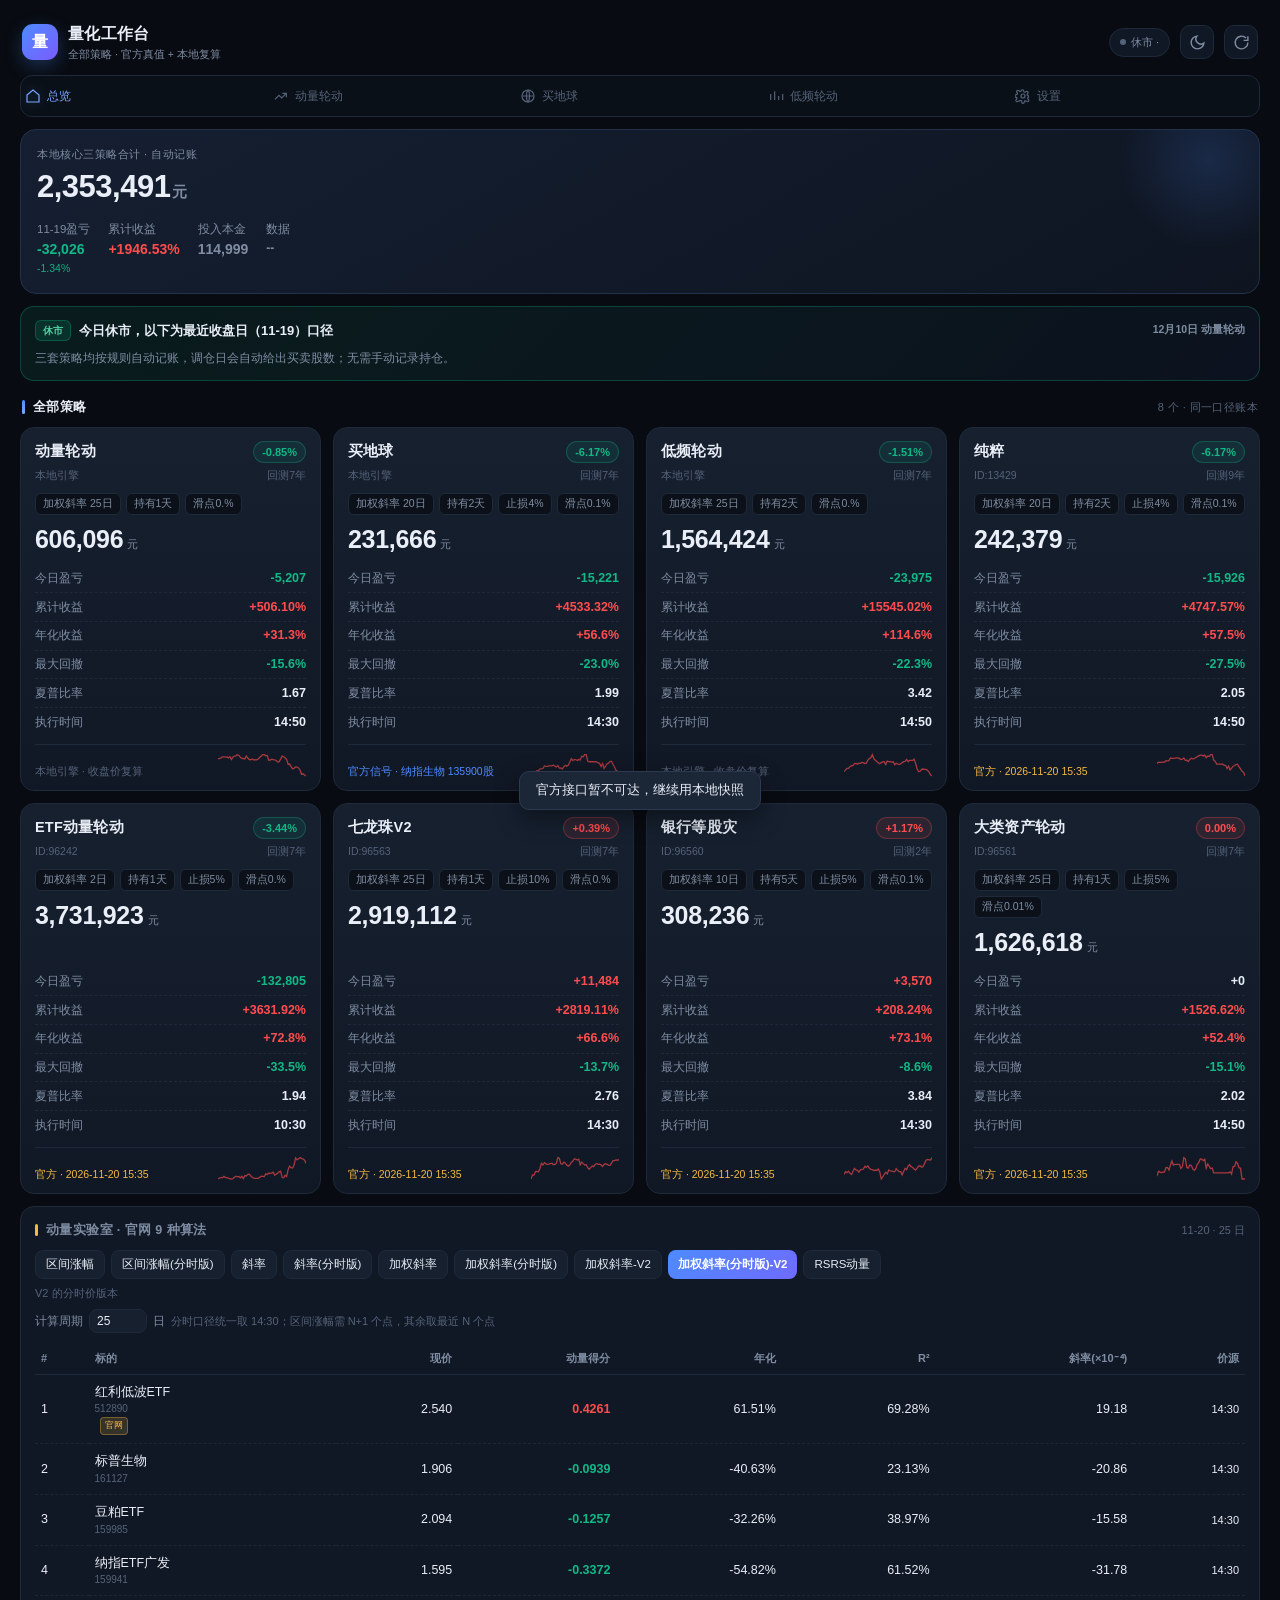
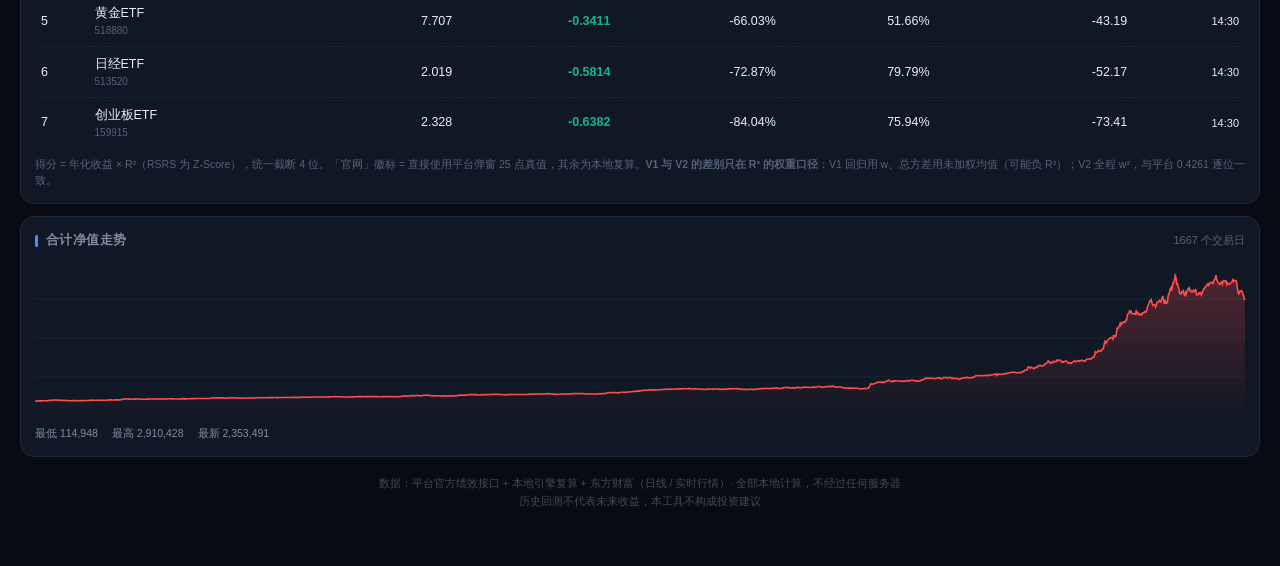
==== 量化工作台_单文件.html @ 3b884d65 "v45: 9 种动量算法本地复现 + 动量实验室；同步银行等股灾等官方策略" ====
<!DOCTYPE html>
<html lang="zh-CN" data-theme="dark">
<head>
<meta charset="UTF-8">
<meta name="viewport" content="width=device-width,initial-scale=1,maximum-scale=1,user-scalable=no,viewport-fit=cover">
<meta name="theme-color" content="#080b11">
<meta http-equiv="Cache-Control" content="no-cache, no-store, must-revalidate">
<meta http-equiv="Pragma" content="no-cache">
<meta http-equiv="Expires" content="0">
<meta name="apple-mobile-web-app-capable" content="yes">
<meta name="apple-mobile-web-app-status-bar-style" content="black-translucent">
<title>量化工作台</title>
<style>
:root{
  --bg:#080b11; --bg2:#0c1119; --card:#111825; --card2:#16202f; --line:#1e293a;
  --txt:#e9eef7; --sub:#7f8da3; --dim:#55637a;
  --up:#ff4d4f; --dn:#12b886; --acc:#4d8bff; --acc2:#7aa7ff; --gold:#f5b942; --warn:#ffa94d;
  --r:14px;
}
*{margin:0;padding:0;box-sizing:border-box;-webkit-tap-highlight-color:transparent}
html,body{background:var(--bg);color:var(--txt);font-family:-apple-system,BlinkMacSystemFont,"Segoe UI","PingFang SC","Microsoft YaHei",sans-serif;font-size:14px;line-height:1.5}
body{padding-bottom:78px}
.num{font-variant-numeric:tabular-nums;font-feature-settings:"tnum"}
.wrap{max-width:1120px;margin:0 auto;padding:10px 12px 20px}

/* 顶部 */
.top{display:flex;align-items:center;gap:10px;padding:8px 2px 12px}
.brand{display:flex;align-items:center;gap:10px;min-width:0}
.brand .mk{width:36px;height:36px;border-radius:11px;background:linear-gradient(135deg,#4d8bff,#7b5cff);display:flex;align-items:center;justify-content:center;font-weight:800;font-size:16px;color:#fff;flex:0 0 auto;box-shadow:0 6px 18px rgba(77,139,255,.28)}
.brand h1{font-size:16px;font-weight:700;letter-spacing:.3px;white-space:nowrap}
.brand .sb{font-size:10.5px;color:var(--sub);margin-top:1px;white-space:nowrap}
.sp{flex:1}
.pill{display:inline-flex;align-items:center;gap:5px;background:var(--card);border:1px solid var(--line);border-radius:20px;padding:5px 10px;font-size:11px;color:var(--sub);white-space:nowrap}
.pill b{color:var(--txt);font-weight:600}
.dot{width:6px;height:6px;border-radius:50%;background:var(--dn);box-shadow:0 0 0 3px rgba(18,184,134,.15)}
.dot.off{background:var(--dim);box-shadow:none}
.iconbtn{width:34px;height:34px;border-radius:10px;background:var(--card);border:1px solid var(--line);color:var(--sub);display:flex;align-items:center;justify-content:center;cursor:pointer;flex:0 0 auto}
.iconbtn:active{border-color:var(--acc);color:var(--txt)}
.iconbtn.spin svg{animation:sp 1s linear infinite}
@keyframes sp{to{transform:rotate(360deg)}}

/* 卡片通用 */
.card{background:var(--card);border:1px solid var(--line);border-radius:var(--r);padding:14px;margin-bottom:12px}
.card.tight{padding:12px}
.chd{display:flex;align-items:center;gap:8px;margin-bottom:10px}
.chd h2{font-size:12.5px;font-weight:600;color:var(--sub);letter-spacing:.4px}
.chd .bar{width:3px;height:12px;border-radius:2px;background:var(--acc)}
.chd .rt{margin-left:auto;font-size:11px;color:var(--dim)}

/* 提醒条 */
.alert{background:linear-gradient(135deg,rgba(255,77,79,.14),rgba(255,169,77,.08));border:1px solid rgba(255,77,79,.35);border-radius:var(--r);padding:13px 14px;margin-bottom:12px;position:relative;overflow:hidden}
.alert.calm{background:linear-gradient(135deg,rgba(18,184,134,.10),rgba(77,139,255,.06));border-color:rgba(18,184,134,.28)}
.alert .ah{display:flex;align-items:center;gap:8px;font-size:13px;font-weight:700;margin-bottom:8px}
.alert .ah .tag{font-size:10px;font-weight:600;padding:2px 7px;border-radius:6px;background:rgba(255,77,79,.18);color:#ff8b8d;border:1px solid rgba(255,77,79,.3)}
.alert.calm .ah .tag{background:rgba(18,184,134,.14);color:#4fd1a5;border-color:rgba(18,184,134,.3)}
.alert .cd{margin-left:auto;font-size:11px;color:var(--sub)}
.alert .cd b{color:var(--warn);font-size:13px}
.arow{display:flex;align-items:center;gap:8px;padding:8px 0;border-top:1px dashed rgba(255,255,255,.07);font-size:13px}
.arow:first-of-type{border-top:none}
.arow .who{font-size:10px;color:var(--sub);background:var(--card2);border:1px solid var(--line);padding:2px 6px;border-radius:5px;flex:0 0 auto}
.arow .act{font-weight:700;font-size:11px;padding:2px 7px;border-radius:5px;flex:0 0 auto}
.arow .act.b{background:rgba(255,77,79,.15);color:#ff7b7d}
.arow .act.s{background:rgba(18,184,134,.15);color:#3ddba8}
.arow .nm{font-weight:600;white-space:nowrap;overflow:hidden;text-overflow:ellipsis}
.arow .nm em{font-style:normal;color:var(--dim);font-size:10.5px;margin-left:4px}
.arow .qty{margin-left:auto;color:var(--acc2);font-size:12px;font-weight:600;white-space:nowrap}
.arow .tm{font-size:10.5px;color:var(--sub);flex:0 0 auto}
.done{opacity:.55;text-decoration:line-through}

/* 总资产 */
.hero{background:linear-gradient(150deg,#151f31,#0e1521);border:1px solid #23324a;border-radius:16px;padding:16px;margin-bottom:12px;position:relative;overflow:hidden}
.hero::after{content:'';position:absolute;right:-40px;top:-60px;width:180px;height:180px;border-radius:50%;background:radial-gradient(circle,rgba(77,139,255,.16),transparent 70%)}
.hero .lb{font-size:11px;color:var(--sub);letter-spacing:.5px}
.hero .big{font-size:31px;font-weight:800;letter-spacing:-.5px;margin:2px 0 4px}
.hero .big small{font-size:15px;font-weight:600;color:var(--sub);margin-left:2px}
.hero .row{display:flex;gap:18px;flex-wrap:wrap;margin-top:10px;font-size:11.5px;color:var(--sub)}
.hero .row b{display:block;font-size:14px;margin-top:1px}
.hero .row .hp{display:block;font-style:normal;font-size:10.5px;margin-top:1px;opacity:.95}
.up{color:var(--up)!important}.dn{color:var(--dn)!important}.flat{color:var(--txt)}

/* 策略卡 */
.sgrid{display:grid;grid-template-columns:repeat(auto-fit,minmax(280px,1fr));gap:12px}
.sc{background:var(--card);border:1px solid var(--line);border-radius:var(--r);padding:13px;cursor:pointer;position:relative;overflow:hidden;transition:border-color .15s,transform .15s}
.sc:active{transform:scale(.995);border-color:var(--acc)}
.sc .sh{display:flex;align-items:center;gap:7px;margin-bottom:8px}
.sc .sh .nm{font-size:14px;font-weight:700}
.sc .sh .st{font-size:10px;padding:2px 7px;border-radius:5px;margin-left:auto;border:1px solid}
.st.hold{background:rgba(77,139,255,.12);color:#8fb4ff;border-color:rgba(77,139,255,.3)}
.st.cash{background:rgba(127,141,163,.12);color:var(--sub);border-color:var(--line)}
.st.act{background:rgba(255,77,79,.14);color:#ff8b8d;border-color:rgba(255,77,79,.32)}
.sc .v{font-size:22px;font-weight:800;letter-spacing:-.3px}
.sc .v small{font-size:12px;color:var(--sub);font-weight:500;margin-left:3px}
.sc .r2{display:flex;gap:14px;margin-top:8px;font-size:11px;color:var(--sub);flex-wrap:wrap}
.sc .r2 b{color:var(--txt);font-size:12px}
.sc .r2 .pp{display:block;font-style:normal;font-size:10px;margin-top:1px;letter-spacing:-.2px}
.sc .hint{margin-top:9px;font-size:11px;color:var(--sub);border-top:1px dashed var(--line);padding-top:8px;line-height:1.5}
.sc .hint b{color:var(--txt)}
.spark{position:absolute;right:0;bottom:0;width:120px;height:46px;opacity:.5;pointer-events:none}

/* 指标网格 */
.mgrid{display:grid;grid-template-columns:repeat(auto-fit,minmax(104px,1fr));gap:8px}
.mi{background:var(--card2);border:1px solid var(--line);border-radius:10px;padding:9px 10px}
.mi .k{font-size:10.5px;color:var(--sub)}
.mi .v{font-size:15.5px;font-weight:700;margin-top:2px;letter-spacing:-.2px}

/* 表格 */
.tw{overflow-x:auto;-webkit-overflow-scrolling:touch}
table{width:100%;border-collapse:collapse;font-size:12.5px;white-space:nowrap}
th{color:var(--sub);font-weight:500;font-size:10.5px;text-align:right;padding:6px 8px;border-bottom:1px solid var(--line)}
th:first-child,td:first-child{text-align:left;padding-left:2px}
th:nth-child(2),td:nth-child(2){text-align:left}
td{padding:9px 8px;text-align:right;border-bottom:1px solid rgba(30,41,58,.6)}
tr:last-child td{border-bottom:none}
td .nm{font-weight:600}
td .cd{color:var(--dim);font-size:10px;margin-left:4px}
.badge{display:inline-block;font-size:10px;padding:2px 6px;border-radius:5px;font-weight:600}
.badge.on{background:rgba(255,77,79,.14);color:#ff8b8d;border:1px solid rgba(255,77,79,.28)}
.badge.cand{background:rgba(18,184,134,.12);color:#3ddba8;border:1px solid rgba(18,184,134,.28)}
.badge.off{background:rgba(127,141,163,.1);color:var(--sub);border:1px solid var(--line)}
.badge.top{background:linear-gradient(135deg,#f5b942,#ff8a00);color:#3a2600;border:none}
tr.hrow td{background:rgba(255,77,79,.05)}
td .nm em.hd{font-style:normal;font-size:9px;color:#ff8b8d;background:rgba(255,77,79,.16);
  border:1px solid rgba(255,77,79,.3);border-radius:4px;padding:0 4px;margin-left:4px;vertical-align:1px}
.sg{display:inline-block;font-size:10px;padding:2px 6px;border-radius:5px;font-weight:600;font-variant-numeric:tabular-nums}
.sg.g{background:rgba(255,77,79,.14);color:#ff8b8d;border:1px solid rgba(255,77,79,.3)}
.sg.s{background:rgba(18,184,134,.12);color:#3ddba8;border:1px solid rgba(18,184,134,.3)}
.sg.x{color:var(--dim);border:1px solid var(--line)}
table.rt4 td,table.rt4 th{padding-left:4px;padding-right:4px;font-size:11.5px}
table.rt4 td .sub15{display:block;font-style:normal;font-size:8.5px;color:var(--dim);
  font-weight:400;letter-spacing:-.2px;margin-top:1px;white-space:nowrap}
table.rt4 .badge{font-size:9px;padding:1px 3px;margin-left:1px}
table.rt4 .sg{font-size:9px;padding:1px 4px}
table.rt4 th{font-size:9.5px}
table.rt4 td .nm{font-size:11.5px}

/* 波动目标 */
.vrow{display:flex;align-items:baseline;justify-content:space-between;font-size:12px;color:var(--sub);padding:3px 0}
.vrow b{color:var(--txt);font-size:13.5px}
.vbar{position:relative;height:7px;border-radius:4px;background:var(--card2);margin:7px 0 9px;overflow:hidden}
.vbar i{position:absolute;left:0;top:0;bottom:0;border-radius:4px;
  background:linear-gradient(90deg,#12b886,#f5b942 62%,#ff4d4f);transition:width .4s}
.vbar u{position:absolute;top:-2px;bottom:-2px;width:2px;background:rgba(255,255,255,.55)}
.vnote{font-size:10.5px;color:var(--dim);line-height:1.6}
.segv{display:flex;gap:8px;margin-top:10px}
.segv .sv{flex:1;background:var(--card2);border:1px solid var(--line);border-radius:9px;padding:8px 10px;min-width:0}
.segv .svk{font-size:10px;color:var(--sub);white-space:nowrap;overflow:hidden;text-overflow:ellipsis}
.segv .svv{font-size:17px;font-weight:700;margin:3px 0 1px;font-variant-numeric:tabular-nums}
.segv .svv.good{color:#0e9c6d}
.segv .svv.warn{color:#c9741b}
.segv .svv.dim{color:var(--sub);font-size:14px}
table.rt4 th .thsub{display:block;font-style:normal;font-size:8.5px;font-weight:400;color:var(--dim);margin-top:1px;letter-spacing:0}
.segv .svd{font-size:9.5px;color:var(--dim);line-height:1.45}

/* 持仓 */
.pos{display:flex;align-items:center;gap:10px;padding:10px 0;border-bottom:1px solid rgba(30,41,58,.6)}
.pos:last-child{border-bottom:none}
.pos .l{flex:1;min-width:0}
.pos .l .nm{font-weight:700;font-size:13.5px}
.pos .l .nm em{font-style:normal;font-size:10px;color:var(--dim);margin-left:5px}
.pos .l .sb{font-size:10.5px;color:var(--sub);margin-top:2px}
.pos .r{text-align:right;flex:0 0 auto}
.pos .r .pnl{font-size:13.5px;font-weight:700}
.pos .r .amt{font-size:10.5px;color:var(--sub);margin-top:2px}

/* 图表 */
.chart{width:100%;height:180px;display:block;overflow:visible}
.legend{display:flex;gap:14px;font-size:10.5px;color:var(--sub);margin-top:6px;flex-wrap:wrap}
.legend i{display:inline-block;width:14px;height:2px;vertical-align:middle;margin-right:5px;border-radius:2px}

/* 规则 */
.rules{font-size:11.5px;color:var(--sub);line-height:1.75}
.rules b{color:var(--txt)}
.rules li{margin-left:16px;margin-bottom:3px}
.rules .k{color:var(--acc2);font-weight:600}

/* 底部导航 */
.tabs{position:fixed;left:0;right:0;bottom:0;background:rgba(10,14,20,.94);backdrop-filter:blur(14px);border-top:1px solid var(--line);display:flex;z-index:50;padding-bottom:env(safe-area-inset-bottom)}
.tabs a{flex:1;text-align:center;padding:8px 2px 9px;color:var(--dim);text-decoration:none;font-size:10.5px;display:flex;flex-direction:column;align-items:center;gap:3px;cursor:pointer}
.tabs a svg{width:20px;height:20px;stroke:currentColor;fill:none;stroke-width:1.8}
.tabs a.on{color:var(--acc2)}
.tabs a.on svg{filter:drop-shadow(0 0 6px rgba(77,139,255,.5))}

/* 表单 */
.field{display:flex;align-items:center;gap:10px;padding:11px 0;border-bottom:1px solid rgba(30,41,58,.6)}
.field:last-child{border-bottom:none}
.field label{flex:1;font-size:13px}
.field label small{display:block;color:var(--sub);font-size:10.5px;margin-top:2px}
.field input[type=number],.field input[type=date]{background:var(--card2);border:1px solid var(--line);border-radius:8px;color:var(--txt);padding:7px 9px;font-size:12.5px;width:118px;text-align:right;font-variant-numeric:tabular-nums}
.btn{background:var(--card2);border:1px solid var(--line);color:var(--txt);border-radius:9px;padding:8px 13px;font-size:12.5px;cursor:pointer}
.btn:active{border-color:var(--acc)}
.btn.pri{background:linear-gradient(135deg,#4d8bff,#6f6bff);border:none;color:#fff;font-weight:600}
.btn.danger{color:#ff8b8d;border-color:rgba(255,77,79,.3)}
.sw{width:42px;height:24px;border-radius:12px;background:var(--card2);border:1px solid var(--line);position:relative;cursor:pointer;flex:0 0 auto}
.sw::after{content:'';position:absolute;left:3px;top:2px;width:18px;height:18px;border-radius:50%;background:var(--dim);transition:.18s}
.sw.on{background:rgba(77,139,255,.3);border-color:rgba(77,139,255,.6)}
.sw.on::after{left:20px;background:var(--acc2)}

/* 其他 */
.empty{color:var(--dim);font-size:12px;text-align:center;padding:18px 0}
.toast{position:fixed;left:50%;bottom:90px;transform:translate(-50%,20px);background:#1b2637;border:1px solid #2b3a52;color:var(--txt);padding:9px 16px;border-radius:10px;font-size:12.5px;opacity:0;pointer-events:none;transition:.22s;z-index:99;box-shadow:0 8px 24px rgba(0,0,0,.4)}
.toast.on{opacity:1;transform:translate(-50%,0)}
.foot{color:#3f4a5c;font-size:10.5px;text-align:center;padding:6px 0 12px;line-height:1.7}
.view{display:none}.view.on{display:block}
@media(min-width:760px){
  body{padding-bottom:20px}
  .tabs{position:sticky;top:0;border-radius:12px;border:1px solid var(--line);margin-bottom:12px;background:rgba(12,17,25,.9)}
  .tabs a{flex-direction:row;gap:6px;font-size:12px;padding:11px 4px}
  .tabs a svg{width:16px;height:16px}
  .wrap{padding:14px 20px 24px}
}

/* 调仓记录（完整列 + 分页） */
table.tlog{font-size:11px}
table.tlog th,table.tlog td{padding:7px 6px}
table.tlog .dt{color:var(--sub);font-size:10.5px}
table.tlog .nmc{font-weight:500;font-size:11.5px;color:var(--txt);letter-spacing:0}
table.tlog .cd2{font-style:normal;font-size:9px;color:var(--dim);margin-left:5px;letter-spacing:-.2px}
.actt{display:inline-block;font-size:9.5px;padding:1px 6px;border-radius:4px;border:1px solid;white-space:nowrap}
.actt.b{color:#ff6b6e;border-color:rgba(255,107,110,.45);background:rgba(255,107,110,.10)}
.actt.s{color:#3ddc97;border-color:rgba(61,220,151,.45);background:rgba(61,220,151,.10)}
table.tlog .sub2{display:block;font-style:normal;font-size:9px;margin-top:1px}
.pager{display:flex;align-items:center;justify-content:center;gap:12px;margin-top:12px}
.pgb{background:var(--card2);border:1px solid var(--line);color:var(--txt);border-radius:8px;padding:6px 13px;font-size:11.5px;cursor:pointer;font-family:inherit}
.pgb:disabled{opacity:.32;cursor:default}
.pgi{font-size:11.5px;color:var(--sub);min-width:56px;text-align:center}

/* 收益分析：走势图 + 日/月/年日历 */
.pstats{display:grid;grid-template-columns:repeat(4,1fr);gap:7px;margin-bottom:10px}
.pstats>div{background:var(--card2);border:1px solid var(--line);border-radius:9px;padding:7px 8px}
.pstats span{display:block;font-size:9.5px;color:var(--sub)}
.pstats b{display:block;font-size:13px;margin-top:1px;letter-spacing:-.3px}
.pstats b.sm{font-size:10.5px}
.clgd{display:flex;gap:16px;font-size:10px;color:var(--sub);margin-top:4px;padding-left:46px}
.clgd .l1::before,.clgd .l2::before{content:'';display:inline-block;width:12px;height:2px;vertical-align:middle;margin-right:5px}
.clgd .l1::before{background:#4d8bff}
.clgd .l2::before{background:#ff4d4f}
.calwrap{margin-top:14px;border-top:1px dashed var(--line);padding-top:12px}
.caltabs{display:flex;gap:6px;margin-bottom:10px}
.ctb{background:var(--card2);border:1px solid var(--line);color:var(--sub);border-radius:8px;
  padding:5px 13px;font-size:11.5px;cursor:pointer;font-family:inherit}
.ctb.on{background:rgba(77,139,255,.16);border-color:rgba(77,139,255,.5);color:#8fb6ff}
.calhd{display:flex;justify-content:space-between;align-items:baseline;font-size:11.5px;color:var(--txt);margin-bottom:6px}
.calhd .dim{font-size:10px;color:var(--dim)}
.calgrid{display:grid;grid-template-columns:repeat(5,1fr);gap:5px}
.cwd{font-size:10px;color:var(--dim);text-align:center;padding:2px 0}
.cc{border-radius:8px;padding:5px 2px;min-height:52px;display:flex;flex-direction:column;
  align-items:center;justify-content:center;gap:1px;border:1px solid transparent}
.cc.blank{background:transparent;border:none}
.cc .cd{font-size:9.5px;color:var(--sub);font-weight:600;line-height:1}
.cc .cr{font-size:10.5px;font-style:normal;font-weight:600;line-height:1.2}
.cc .cp{font-size:8.5px;font-style:normal;color:var(--sub);opacity:.82;line-height:1}
.yrrow{display:flex;gap:8px;margin-top:9px;align-items:flex-start}
.yrlb{width:32px;font-size:10px;color:var(--sub);padding-top:9px;flex:0 0 auto}
.mgrid12{display:grid;grid-template-columns:repeat(4,1fr);gap:6px;flex:1}
.mc{border-radius:7px;padding:5px 2px;text-align:center}
.mc b{display:block;font-size:8.5px;color:var(--sub);font-weight:500;line-height:1.1}
.mc i{display:block;font-size:9.5px;font-style:normal;font-weight:600;margin-top:1px;line-height:1.2}
.mc em{display:block;font-size:8px;font-style:normal;color:var(--sub);opacity:.78;line-height:1.2}
.ygrid{display:grid;grid-template-columns:repeat(auto-fit,minmax(94px,1fr));gap:8px}
.yc{position:relative;border-radius:9px;padding:9px 5px;text-align:center}
.yc b{display:block;font-size:10px;color:var(--sub);font-weight:500}
.yc .yr{display:block;font-size:14.5px;font-style:normal;font-weight:700;margin:2px 0;letter-spacing:-.3px}
.yc em{display:block;font-size:9.5px;font-style:normal;color:var(--sub);opacity:.78}
/* 热力档位：涨红跌绿 */
.cc.u0,.mc.u0,.yc.u0{background:rgba(255,77,79,.09)}
.cc.u1,.mc.u1,.yc.u1{background:rgba(255,77,79,.19)}
.cc.u2,.mc.u2,.yc.u2{background:rgba(255,77,79,.31)}
.cc.u3,.mc.u3,.yc.u3{background:rgba(255,77,79,.46)}
.cc.d0,.mc.d0,.yc.d0{background:rgba(18,184,134,.09)}
.cc.d1,.mc.d1,.yc.d1{background:rgba(18,184,134,.19)}
.cc.d2,.mc.d2,.yc.d2{background:rgba(18,184,134,.31)}
.cc.d3,.mc.d3,.yc.d3{background:rgba(18,184,134,.46)}
.cc.f0,.mc.f0,.yc.f0{background:var(--card2)}
.cc.u0 .cr,.cc.u1 .cr,.cc.u2 .cr,.cc.u3 .cr,
.mc.u0 i,.mc.u1 i,.mc.u2 i,.mc.u3 i,
.yc.u0 .yr,.yc.u1 .yr,.yc.u2 .yr,.yc.u3 .yr{color:#ff8b8d}
.cc.d0 .cr,.cc.d1 .cr,.cc.d2 .cr,.cc.d3 .cr,
.mc.d0 i,.mc.d1 i,.mc.d2 i,.mc.d3 i,
.yc.d0 .yr,.yc.d1 .yr,.yc.d2 .yr,.yc.d3 .yr{color:#3ddc97}

/* ---------- 收益走势：悬停十字线 + 详情浮层 ---------- */
.pcwrap{position:relative}
.pchart{cursor:crosshair;touch-action:pan-y}
.pctip{position:absolute;display:none;pointer-events:none;z-index:9;min-width:136px;
  padding:7px 10px 8px;border-radius:10px;background:rgba(12,18,28,.95);
  border:1px solid rgba(122,148,184,.30);box-shadow:0 10px 26px rgba(0,0,0,.55);
  -webkit-backdrop-filter:blur(8px);backdrop-filter:blur(8px);
  font-size:10px;color:#c6d2e2;white-space:nowrap;animation:tipin .12s ease}
@keyframes tipin{from{opacity:0}to{opacity:1}}
.pctip .td{font-size:10.5px;font-weight:700;color:#eaf1fa;letter-spacing:.2px;
  margin-bottom:5px;padding-bottom:4px;border-bottom:1px solid rgba(122,148,184,.20)}
.pctip .tl{display:flex;align-items:center;gap:6px;line-height:1.7}
.pctip .tl span{color:#7e8ea6;flex:1}
.pctip .tl b{font-weight:700;font-variant-numeric:tabular-nums;letter-spacing:-.2px}
.pctip .dt{width:6px;height:6px;border-radius:50%;flex:0 0 auto}
.pctip .dt.b{background:#4d8bff}
.pctip .dt.r{background:#ff4d4f}
.pctip .dt.g{background:#3ddc97}
.pctip .dt.y{background:#f0b429}
.pctip .dt.n{background:#8a99b0}
.clgd .l3{margin-left:auto;color:var(--dim);font-size:9.5px}

/* ---------- 日历：翻页导航 / 合计行 / 悬浮反馈 ---------- */
.calnav{display:flex;align-items:center;justify-content:space-between;gap:8px;margin:0 0 11px}
.calnav .cnt{font-size:12.5px;font-weight:700;color:var(--txt);letter-spacing:.3px}
.cnb{background:var(--card2);border:1px solid var(--line);color:var(--sub);border-radius:8px;
  padding:4px 10px;font-size:10.5px;cursor:pointer;font-family:inherit;line-height:1.5;
  transition:background .15s,border-color .15s,color .15s}
.cnb:hover:not(:disabled){background:rgba(77,139,255,.15);border-color:rgba(77,139,255,.45);color:#8fb6ff}
.cnb:active:not(:disabled){transform:scale(.97)}
.cnb:disabled{opacity:.30;cursor:not-allowed}
.calsum{margin-top:13px;padding-top:11px;border-top:1px dashed var(--line);
  display:flex;align-items:baseline;justify-content:center;gap:7px;font-size:11px;color:var(--sub)}
.calsum b{font-size:14.5px;font-weight:800;letter-spacing:-.4px}
.calsum em{font-style:normal;font-size:11px;color:var(--dim);font-variant-numeric:tabular-nums}
.calnote{margin-top:14px;padding:10px 12px;border-radius:9px;background:rgba(77,139,255,.06);
  border:1px solid rgba(77,139,255,.16);font-size:10.5px;line-height:1.65;color:var(--sub)}
.calnote b{color:#9dbdf5;font-weight:600}
.calnote i{font-style:normal;color:var(--dim)}
.cc,.mc,.yc{transition:transform .13s ease,box-shadow .13s ease}
.cc:not(.blank):hover,.mc:hover,.yc:hover{transform:translateY(-2px);
  box-shadow:0 6px 16px rgba(0,0,0,.42);z-index:2}
.yc .ycur{position:absolute;top:7px;right:7px;width:5px;height:5px;border-radius:50%;
  background:#4d8bff;box-shadow:0 0 0 3px rgba(77,139,255,.20)}
.cc{position:relative}
.cc:hover::after{content:'';position:absolute;inset:0;border-radius:8px;
  border:1px solid rgba(140,170,210,.35);pointer-events:none}

/* 宽屏：避免日历与走势图被无限拉伸 */
@media (min-width:760px){
  .pcwrap{max-width:900px;margin:0 auto}
  .calgrid{max-width:700px;margin:0 auto}
  .mgrid12{max-width:700px;margin:0 auto}
  .ygrid{max-width:700px;margin:0 auto}
  .calsum{max-width:700px;margin-left:auto;margin-right:auto}
  .calnav{max-width:700px;margin-left:auto;margin-right:auto}
}
.pctip{font-size:11px}
.chd .rt .hsrc{font-style:normal;color:#8fb6ff;background:rgba(77,139,255,.13);
  border:1px solid rgba(77,139,255,.28);border-radius:5px;padding:1px 5px;font-size:9.5px}

/* ===== 多策略扩展 ===== */
.gtitle{display:flex;align-items:center;gap:8px;margin:18px 2px 9px}
.gtitle:before{content:'';width:3px;height:14px;border-radius:2px;background:linear-gradient(180deg,var(--acc),var(--acc2))}
.gtitle span{font-size:13px;font-weight:800;letter-spacing:.3px}
.gtitle i{font-size:11px;color:var(--sub);font-style:normal}
.dhead{display:flex;align-items:center;gap:8px;margin-bottom:10px}
.dhead b{font-size:14px}
.dhead .rt{margin-left:auto;font-size:11px;color:var(--dim)}
.tk-gold{background:rgba(245,185,66,.12)!important;color:var(--gold)!important;border-color:rgba(245,185,66,.32)!important}
.tk-cyan{background:rgba(74,222,196,.10)!important;color:#4adec4!important;border-color:rgba(74,222,196,.28)!important}
.bigv{font-size:30px;font-weight:800;letter-spacing:-.6px;line-height:1.15;margin-top:2px}
.bigv small{font-size:12px;font-weight:600;color:var(--sub);margin-left:3px}
.card.tight{padding-bottom:12px}
/* ===== 移动端不溢出（硬约束） ===== */
html,body{max-width:100vw;overflow-x:hidden}
.wrap{max-width:100vw;box-sizing:border-box}
.tabs{max-width:100vw;box-sizing:border-box}
.tabs a{min-width:0}
.sc .hint{white-space:normal;word-break:break-word;overflow-wrap:anywhere}
.sc .v,.sc .r2,.sc .r2 b{overflow-wrap:anywhere}
@media(max-width:759px){
  .sgrid{grid-template-columns:1fr}
  .sc .r2{gap:10px 12px}
}
.sc .hint em{font-style:normal;color:var(--dim);margin-left:6px}
/* tabs 等分兜底 */
.tabs{display:grid!important;grid-template-columns:repeat(5,1fr)!important;width:100vw!important;max-width:100vw!important}
.tabs a{min-width:0;overflow:hidden;white-space:nowrap}
@media(min-width:760px){.tabs{width:auto!important}}
/* 火花线作为水印，文字压在上层 */
.sc .spark{opacity:.26;z-index:1}
.sc .hint{position:relative;z-index:3;padding-bottom:2px;background:linear-gradient(180deg,rgba(17,24,37,0) 0%,rgba(17,24,37,.72) 45%,rgba(17,24,37,.92) 100%)}
.sc .v,.sc .sh,.sc .r2{position:relative;z-index:3}
/* 休市提示头不挤压 */
.alert .ah{flex-wrap:nowrap}
.alert .cd{white-space:nowrap;font-size:10.5px;flex-shrink:0}
.alert .ah .tag{flex-shrink:0}
/* ===== 浅色主题 ===== */
html[data-theme="light"]{
  --bg:#f4f6fb;--bg2:#eaeeF6;--card:#ffffff;--card2:#f6f8fc;
  --line:#e2e8f2;--txt:#101a2b;--sub:#5a6a80;--dim:#8b99ad;
  --up:#e0392f;--dn:#0e9c6d;--acc:#2f6ef0;--acc2:#4a86ff;
  --gold:#b07a06;--warn:#c9741b;color-scheme:light
}
html[data-theme="light"] body{background:var(--bg)}
html[data-theme="light"] .hero{background:linear-gradient(150deg,#ffffff,#f1f5ff);border-color:#dbe4f4;box-shadow:0 6px 18px rgba(30,58,110,.07)}
html[data-theme="light"] .hero::after{background:radial-gradient(circle,rgba(77,139,255,.20),transparent 70%)}
html[data-theme="light"] .tabs{background:rgba(255,255,255,.94);border-top-color:var(--line);box-shadow:0 -2px 12px rgba(16,26,43,.07)}
html[data-theme="light"] .card,html[data-theme="light"] .sc,html[data-theme="light"] .mi{box-shadow:0 1px 3px rgba(16,26,43,.05)}
html[data-theme="light"] .sc{background:var(--card)}
html[data-theme="light"] .sc .hint{background:linear-gradient(180deg,rgba(255,255,255,0) 0%,rgba(255,255,255,.80) 45%,rgba(255,255,255,.95) 100%)}
html[data-theme="light"] .spark{opacity:.34}
html[data-theme="light"] .alert{background:linear-gradient(135deg,rgba(224,57,47,.08),rgba(201,116,27,.05));border-color:rgba(224,57,47,.26)}
html[data-theme="light"] .alert.calm{background:linear-gradient(135deg,rgba(14,156,109,.07),rgba(47,110,240,.05));border-color:rgba(14,156,109,.24)}
html[data-theme="light"] .mk{background:linear-gradient(135deg,#2f6ef0,#6a5cff)}
html[data-theme="light"] .toast{background:rgba(16,26,43,.90);color:#fff}
html[data-theme="light"] .tw table th{background:var(--card2)}
html[data-theme="light"] .tk-gold{background:rgba(176,122,6,.10)!important;color:#8a5f04!important;border-color:rgba(176,122,6,.28)!important}
html[data-theme="light"] .tk-cyan{background:rgba(10,150,120,.09)!important;color:#0b7a61!important;border-color:rgba(10,150,120,.24)!important}
html[data-theme="light"] .iconbtn{background:var(--card);border-color:var(--line)}
@media (max-width:759px){
  table.rt4 td,table.rt4 th{padding-left:2.5px;padding-right:2.5px;font-size:10.5px}
  table.rt4 th{font-size:9px}
  table.rt4 td .nm{font-size:10.5px}
  table.rt4 td .sub15{font-size:8px}
  table.rt4 .badge{font-size:8.5px;padding:1px 2px}
  table.rt4 td:nth-child(2){max-width:80px}
  table.rt4 td:nth-child(2) .nm{display:block;overflow:hidden;text-overflow:ellipsis;white-space:nowrap}
}
/* ==== 官方数据强调 + 详情页吸顶（patch19） ==== */
.sc{background:linear-gradient(180deg,rgba(255,255,255,.045),rgba(255,255,255,.012)),var(--card);box-shadow:0 1px 0 rgba(255,255,255,.03) inset,0 6px 18px rgba(0,0,0,.18)}
.sc:hover{border-color:#2b3b55}
.sy{margin-top:7px;font-size:10px;color:#6b7a90;letter-spacing:.2px;font-style:normal}
.dhead{position:sticky;top:0;z-index:15;background:rgba(8,11,17,.92);backdrop-filter:blur(12px);padding-bottom:8px;margin-bottom:2px}
[data-theme="light"] .dhead{background:rgba(247,249,252,.94)}
[data-theme="light"] .sc{background:linear-gradient(180deg,rgba(255,255,255,.92),rgba(255,255,255,.6));box-shadow:0 4px 14px rgba(20,40,70,.06)}
[data-theme="light"] .sy{color:#8a97a8}

/* patch19c */
.sc .hint,.sy,.sc .sh .nm{overflow-wrap:anywhere;word-break:break-word}
.sc .sh .st{flex:0 0 auto}

/* ===== 统一策略卡片（对齐次方官网） ===== */
.gtitle{display:flex;align-items:center;gap:8px;margin:16px 2px 10px;font-size:12px;color:var(--sub);letter-spacing:.4px}
.gtitle.one span{font-weight:600;color:var(--txt)}
.gtitle i{font-style:normal;font-size:11px;color:var(--dim);margin-left:auto}
.sgrid2{display:grid;grid-template-columns:repeat(auto-fill,minmax(300px,1fr));gap:12px;align-items:stretch}
.sc2{display:flex;flex-direction:column;background:linear-gradient(180deg,var(--card2),var(--card));border:1px solid var(--line);border-radius:var(--r);padding:13px 14px 10px;cursor:pointer;transition:border-color .18s,transform .18s,box-shadow .18s;position:relative;min-height:266px}
.sc2:hover{border-color:color-mix(in srgb,var(--acc) 55%,var(--line));transform:translateY(-1px);box-shadow:0 10px 26px rgba(0,0,0,.22)}
.s2h{display:flex;align-items:center;gap:8px}
.s2h .nm{font-size:14.5px;font-weight:700;letter-spacing:.2px;overflow-wrap:anywhere;word-break:break-word}
.s2h .bdg{margin-left:auto;flex:0 0 auto;font-size:11px;font-weight:600;padding:2px 8px;border-radius:20px;border:1px solid transparent;font-variant-numeric:tabular-nums}
.bdg.up{color:var(--up);background:rgba(255,77,79,.10);border-color:rgba(255,77,79,.28)}
.bdg.dn{color:var(--dn);background:rgba(18,184,134,.10);border-color:rgba(18,184,134,.28)}
.s2m{display:flex;align-items:center;gap:8px;margin-top:5px;font-size:10.5px;color:var(--dim)}
.s2m i{font-style:normal;margin-left:auto}
.s2p{display:flex;flex-wrap:wrap;gap:5px;margin:9px 0 8px}
.s2p span{font-size:10.5px;color:var(--sub);border:1px solid var(--line);background:var(--bg2);border-radius:6px;padding:2px 7px;line-height:1.5}
.s2v{font-size:25px;font-weight:750;letter-spacing:-.3px;line-height:1.15;margin:2px 0 9px}
.s2v small{font-size:11px;font-weight:500;color:var(--sub);margin-left:4px}
.s2k{display:flex;flex-direction:column;gap:0;margin-top:auto;padding-top:2px}
.s2k>div{display:flex;align-items:baseline;justify-content:space-between;gap:10px;padding:4.5px 0;border-bottom:1px dashed var(--line)}
.s2k>div:last-child{border-bottom:0}
.s2k span{font-size:11.5px;color:var(--sub)}
.s2k b{font-size:12.5px;font-weight:650}
.s2f{display:flex;align-items:flex-end;gap:8px;margin-top:8px;padding-top:7px;border-top:1px solid var(--line);font-size:10.5px;min-height:26px}
.s2f span{flex:1;min-width:0;overflow-wrap:anywhere;word-break:break-word}
.s2f.gold span{color:var(--gold)}
.s2f.cyan span{color:var(--acc)}
.s2f.dim span{color:var(--dim)}
.s2f .spk{width:104px;height:30px;flex:0 0 auto;opacity:.9}
[data-theme="light"] .sc2{background:linear-gradient(180deg,#fff,#f7f9fc);border-color:#dfe6ef}
[data-theme="light"] .sc2:hover{border-color:#b7cdf5;box-shadow:0 8px 22px rgba(31,63,122,.10)}
[data-theme="light"] .s2p span{background:#f2f5fa;border-color:#e4eaf3}
[data-theme="light"] .s2v{color:#0f1a2b}

/* 卡片底部：文字与迷你曲线不重叠 */
.s2f{display:grid;grid-template-columns:minmax(0,1fr) 88px;align-items:end;column-gap:12px}
.s2f .spk{width:88px;height:28px}
/* 详情页官方真值卡 */
.bar.gold{background:var(--gold)}
.offc{background:linear-gradient(180deg,rgba(245,185,66,.08),transparent 60%),var(--card);border-color:rgba(245,185,66,.28)}
.offv{font-size:26px;font-weight:750;letter-spacing:-.3px;margin:2px 0 10px}
.offv small{font-size:11px;color:var(--sub);margin-left:4px;font-weight:500}
.offk{display:grid;grid-template-columns:repeat(4,1fr);gap:8px;padding:9px 0 11px;border-top:1px dashed var(--line);border-bottom:1px dashed var(--line)}
.offk>div{display:flex;flex-direction:column;gap:3px}
.offk span{font-size:10.5px;color:var(--dim)}
.offk b{font-size:13px}
.offh{font-size:12px;color:var(--sub);margin-top:10px;line-height:1.6}
.offh b{color:var(--txt)}
.offn{font-size:11px;color:var(--dim);margin-top:6px;line-height:1.6}
[data-theme="light"] .offc{background:linear-gradient(180deg,rgba(245,185,66,.10),transparent 60%),#fff;border-color:#ecd9a8}

/* 买地球本地区块提示条 */
.lnote{font-size:11px;color:var(--warn);background:rgba(255,169,77,.08);border:1px solid rgba(255,169,77,.22);
border-radius:9px;padding:8px 10px;line-height:1.6;margin:8px 0 0}
[data-theme="light"] .lnote{background:#fff8ec;border-color:#f0d9b0;color:#a86a12}

/* 动量实验室 */
.labbar{display:flex;flex-wrap:wrap;gap:6px;margin:2px 0 10px}
.labbar .btn{padding:6px 10px;font-size:11.5px;border-radius:8px}
.labcfg{display:flex;align-items:center;gap:6px;font-size:11.5px;color:var(--sub);margin-bottom:10px;flex-wrap:wrap}
.labcfg input{width:58px;background:var(--card2);border:1px solid var(--line);border-radius:8px;color:var(--txt);padding:4px 7px;font-size:12px;font-variant-numeric:tabular-nums}
.labcfg i{color:var(--dim);font-style:normal;font-size:11px}
.tablewrap{overflow-x:auto;-webkit-overflow-scrolling:touch}
.tbl{width:100%;border-collapse:collapse;font-size:12.5px}
.tbl th{color:var(--sub);font-weight:600;text-align:right;padding:7px 6px;border-bottom:1px solid var(--line);white-space:nowrap;font-size:11px}
.tbl th:nth-child(1),.tbl th:nth-child(2){text-align:left}
.tbl td{padding:8px 6px;border-bottom:1px dashed rgba(255,255,255,.06);text-align:right;white-space:nowrap;color:var(--txt)}
.tbl td:nth-child(1),.tbl td:nth-child(2){text-align:left}
.tbl td em{display:block;font-style:normal;color:var(--dim);font-size:10px}
.tbl tr:last-child td{border-bottom:0}
.offb{display:inline-block;margin-left:5px;font-style:normal;font-size:9px;padding:1px 4px;border-radius:4px;background:rgba(245,185,66,.16);color:var(--gold);border:1px solid rgba(245,185,66,.35);vertical-align:1px}

.labdesc{font-size:11px;color:var(--dim);margin:-4px 0 8px}

</style>
</head>
<body>
<div class="wrap">

  <div class="top">
    <div class="brand">
      <div class="mk">量</div>
      <div>
        <h1>量化工作台</h1>
        <div class="sb" id="subTitle">全部策略 · 官方真值 + 本地复算</div>
      </div>
    </div>
    <div class="sp"></div>
    <span class="pill" id="mkPill"><i class="dot off"></i><span>加载中</span></span>
    <div class="iconbtn" id="btnTheme" title="切换明暗主题"></div>
    <div class="iconbtn" id="btnRefresh" title="刷新行情">
      <svg width="17" height="17" viewBox="0 0 24 24" fill="none" stroke="currentColor" stroke-width="2"><path d="M21 12a9 9 0 1 1-2.64-6.36M21 3v6h-6"/></svg>
    </div>
  </div>

  <div class="tabs" id="tabs">
    <a data-v="home" class="on"><svg viewBox="0 0 24 24"><path d="M3 10.5 12 3l9 7.5V21H3z"/></svg>总览</a>
    <a data-v="momentum"><svg viewBox="0 0 24 24"><path d="M3 17l6-6 4 4 7-7"/><path d="M14 8h6v6"/></svg>动量轮动</a>
    <a data-v="earth"><svg viewBox="0 0 24 24"><circle cx="12" cy="12" r="9"/><path d="M3 12h18M12 3c3 3 3 15 0 18M12 3c-3 3-3 15 0 18"/></svg>买地球</a>
    <a data-v="lowfreq"><svg viewBox="0 0 24 24"><path d="M4 18V9M10 18V5M16 18v-6M22 18v-9"/></svg>低频轮动</a>
    <a data-v="settings"><svg viewBox="0 0 24 24"><circle cx="12" cy="12" r="3"/><path d="M19.4 15a1.7 1.7 0 0 0 .3 1.9l.1.1a2 2 0 1 1-2.8 2.8l-.1-.1a1.7 1.7 0 0 0-2.9 1.2V21a2 2 0 1 1-4 0v-.1A1.7 1.7 0 0 0 7 19.4a1.7 1.7 0 0 0-1.9.3l-.1.1a2 2 0 1 1-2.8-2.8l.1-.1A1.7 1.7 0 0 0 2 14a2 2 0 1 1 0-4 1.7 1.7 0 0 0 1.6-1 1.7 1.7 0 0 0-.3-1.9l-.1-.1a2 2 0 1 1 2.8-2.8l.1.1A1.7 1.7 0 0 0 9 4.6a2 2 0 1 1 4 0 1.7 1.7 0 0 0 1 1.6 1.7 1.7 0 0 0 1.9-.3l.1-.1a2 2 0 1 1 2.8 2.8l-.1.1a1.7 1.7 0 0 0-.3 1.9v.1a2 2 0 1 1 0 4z"/></svg>设置</a>
  </div>

  <div class="view on" id="view-home"></div>
  <div class="view" id="view-detail"></div>
  <div class="view" id="view-settings"></div>

  <div class="foot" id="foot">
    数据：平台官方绩效接口 + 本地引擎复算 + 东方财富（日线 / 实时行情）· 全部本地计算，不经过任何服务器<br>
    历史回测不代表未来收益，本工具不构成投资建议
  </div>
</div>
<div class="toast" id="toast"></div>

<script>
/* clist.js — 内置日线（前复权；主源东财 push2his fqt=1，缺数据标的用腾讯 fqkline qfq）
 * 0 = 该日无数据
 */
window.CL={gen:"2026-11-19",ax:["20190102","20190103","20190104","20190107","20190108","20190109","20190110","20190111","20190114","20190115","20190116","20190117","20190118","20190121","20190122","20190123","20190124","20190125","20190128","20190129","20190130","20190131","20190201","20190211","20190212","20190213","20190214","20190215","20190218","20190219","20190220","20190221","20190222","20190225","20190226","20190227","20190228","20190301","20190304","20190305","20190306","20190307","20190308","20190311","20190312","20190313","20190314","20190315","20190318","20190319","20190320","20190321","20190322","20190325","20190326","20190327","20190328","20190329","20190401","20190402","20190403","20190404","20190408","20190409","20190410","20190411","20190412","20190415","20190416","20190417","20190418","20190419","20190422","20190423","20190424","20190425","20190426","20190429","20190430","20190506","20190507","20190508","20190509","20190510","20190513","20190514","20190515","20190516","20190517","20190520","20190521","20190522","20190523","20190524","20190527","20190528","20190529","20190530","20190531","20190603","20190604","20190605","20190606","20190610","20190611","20190612","20190613","20190614","20190617","20190618","20190619","20190620","20190621","20190624","20190625","20190626","20190627","20190628","20190701","20190702","20190703","20190704","20190705","20190708","20190709","20190710","20190711","20190712","20190715","20190716","20190717","20190718","20190719","20190722","20190723","20190724","20190725","20190726","20190729","20190730","20190731","20190801","20190802","20190805","20190806","20190807","20190808","20190809","20190812","20190813","20190814","20190815","20190816","20190819","20190820","20190821","20190822","20190823","20190826","20190827","20190828","20190829","20190830","20190902","20190903","20190904","20190905","20190906","20190909","20190910","20190911","20190912","20190916","20190917","20190918","20190919","20190920","20190923","20190924","20190925","20190926","20190927","20190930","20191008","20191009","20191010","20191011","20191014","20191015","20191016","20191017","20191018","20191021","20191022","20191023","20191024","20191025","20191028","20191029","20191030","20191031","20191101","20191104","20191105","20191106","20191107","20191108","20191111","20191112","20191113","20191114","20191115","20191118","20191119","20191120","20191121","20191122","20191125","20191126","20191127","20191128","20191129","20191202","20191203","20191204","20191205","20191206","20191209","20191210","20191211","20191212","20191213","20191216","20191217","20191218","20191219","20191220","20191223","20191224","20191225","20191226","20191227","20191230","20191231","20200102","20200103","20200106","20200107","20200108","20200109","20200110","20200113","20200114","20200115","20200116","20200117","20200120","20200121","20200122","20200123","20200203","20200204","20200205","20200206","20200207","20200210","20200211","20200212","20200213","20200214","20200217","20200218","20200219","20200220","20200221","20200224","20200225","20200226","20200227","20200228","20200302","20200303","20200304","20200305","20200306","20200309","20200310","20200311","20200312","20200313","20200316","20200317","20200318","20200319","20200320","20200323","20200324","20200325","20200326","20200327","20200330","20200331","20200401","20200402","20200403","20200407","20200408","20200409","20200410","20200413","20200414","20200415","20200416","20200417","20200420","20200421","20200422","20200423","20200424","20200427","20200428","20200429","20200430","20200506","20200507","20200508","20200511","20200512","20200513","20200514","20200515","20200518","20200519","20200520","20200521","20200522","20200525","20200526","20200527","20200528","20200529","20200601","20200602","20200603","20200604","20200605","20200608","20200609","20200610","20200611","20200612","20200615","20200616","20200617","20200618","20200619","20200622","20200623","20200624","20200629","20200630","20200701","20200702","20200703","20200706","20200707","20200708","20200709","20200710","20200713","20200714","20200715","20200716","20200717","20200720","20200721","20200722","20200723","20200724","20200727","20200728","20200729","20200730","20200731","20200803","20200804","20200805","20200806","20200807","20200810","20200811","20200812","20200813","20200814","20200817","20200818","20200819","20200820","20200821","20200824","20200825","20200826","20200827","20200828","20200831","20200901","20200902","20200903","20200904","20200907","20200908","20200909","20200910","20200911","20200914","20200915","20200916","20200917","20200918","20200921","20200922","20200923","20200924","20200925","20200928","20200929","20200930","20201009","20201012","20201013","20201014","20201015","20201016","20201019","20201020","20201021","20201022","20201023","20201026","20201027","20201028","20201029","20201030","20201102","20201103","20201104","20201105","20201106","20201109","20201110","20201111","20201112","20201113","20201116","20201117","20201118","20201119","20201120","20201123","20201124","20201125","20201126","20201127","20201130","20201201","20201202","20201203","20201204","20201207","20201208","20201209","20201210","20201211","20201214","20201215","20201216","20201217","20201218","20201221","20201222","20201223","20201224","20201225","20201228","20201229","20201230","20201231","20210104","20210105","20210106","20210107","20210108","20210111","20210112","20210113","20210114","20210115","20210118","20210119","20210120","20210121","20210122","20210125","20210126","20210127","20210128","20210129","20210201","20210202","20210203","20210204","20210205","20210208","20210209","20210210","20210218","20210219","20210222","20210223","20210224","20210225","20210226","20210301","20210302","20210303","20210304","20210305","20210308","20210309","20210310","20210311","20210312","20210315","20210316","20210317","20210318","20210319","20210322","20210323","20210324","20210325","20210326","20210329","20210330","20210331","20210401","20210402","20210406","20210407","20210408","20210409","20210412","20210413","20210414","20210415","20210416","20210419","20210420","20210421","20210422","20210423","20210426","20210427","20210428","20210429","20210430","20210506","20210507","20210510","20210511","20210512","20210513","20210514","20210517","20210518","20210519","20210520","20210521","20210524","20210525","20210526","20210527","20210528","20210531","20210601","20210602","20210603","20210604","20210607","20210608","20210609","20210610","20210611","20210615","20210616","20210617","20210618","20210621","20210622","20210623","20210624","20210625","20210628","20210629","20210630","20210701","20210702","20210705","20210706","20210707","20210708","20210709","20210712","20210713","20210714","20210715","20210716","20210719","20210720","20210721","20210722","20210723","20210726","20210727","20210728","20210729","20210730","20210802","20210803","20210804","20210805","20210806","20210809","20210810","20210811","20210812","20210813","20210816","20210817","20210818","20210819","20210820","20210823","20210824","20210825","20210826","20210827","20210830","20210831","20210901","20210902","20210903","20210906","20210907","20210908","20210909","20210910","20210913","20210914","20210915","20210916","20210917","20210922","20210923","20210924","20210927","20210928","20210929","20210930","20211008","20211011","20211012","20211013","20211014","20211015","20211018","20211019","20211020","20211021","20211022","20211025","20211026","20211027","20211028","20211029","20211101","20211102","20211103","20211104","20211105","20211108","20211109","20211110","20211111","20211112","20211115","20211116","20211117","20211118","20211119","20211122","20211123","20211124","20211125","20211126","20211129","20211130","20211201","20211202","20211203","20211206","20211207","20211208","20211209","20211210","20211213","20211214","20211215","20211216","20211217","20211220","20211221","20211222","20211223","20211224","20211227","20211228","20211229","20211230","20211231","20220104","20220105","20220106","20220107","20220110","20220111","20220112","20220113","20220114","20220117","20220118","20220119","20220120","20220121","20220124","20220125","20220126","20220127","20220128","20220207","20220208","20220209","20220210","20220211","20220214","20220215","20220216","20220217","20220218","20220221","20220222","20220223","20220224","20220225","20220228","20220301","20220302","20220303","20220304","20220307","20220308","20220309","20220310","20220311","20220314","20220315","20220316","20220317","20220318","20220321","20220322","20220323","20220324","20220325","20220328","20220329","20220330","20220331","20220401","20220406","20220407","20220408","20220411","20220412","20220413","20220414","20220415","20220418","20220419","20220420","20220421","20220422","20220425","20220426","20220427","20220428","20220429","20220505","20220506","20220509","20220510","20220511","20220512","20220513","20220516","20220517","20220518","20220519","20220520","20220523","20220524","20220525","20220526","20220527","20220530","20220531","20220601","20220602","20220606","20220607","20220608","20220609","20220610","20220613","20220614","20220615","20220616","20220617","20220620","20220621","20220622","20220623","20220624","20220627","20220628","20220629","20220630","20220701","20220704","20220705","20220706","20220707","20220708","20220711","20220712","20220713","20220714","20220715","20220718","20220719","20220720","20220721","20220722","20220725","20220726","20220727","20220728","20220729","20220801","20220802","20220803","20220804","20220805","20220808","20220809","20220810","20220811","20220812","20220815","20220816","20220817","20220818","20220819","20220822","20220823","20220824","20220825","20220826","20220829","20220830","20220831","20220901","20220902","20220905","20220906","20220907","20220908","20220909","20220913","20220914","20220915","20220916","20220919","20220920","20220921","20220922","20220923","20220926","20220927","20220928","20220929","20220930","20221010","20221011","20221012","20221013","20221014","20221017","20221018","20221019","20221020","20221021","20221024","20221025","20221026","20221027","20221028","20221031","20221101","20221102","20221103","20221104","20221107","20221108","20221109","20221110","20221111","20221114","20221115","20221116","20221117","20221118","20221121","20221122","20221123","20221124","20221125","20221128","20221129","20221130","20221201","20221202","20221205","20221206","20221207","20221208","20221209","20221212","20221213","20221214","20221215","20221216","20221219","20221220","20221221","20221222","20221223","20221226","20221227","20221228","20221229","20221230","20230103","20230104","20230105","20230106","20230109","20230110","20230111","20230112","20230113","20230116","20230117","20230118","20230119","20230120","20230130","20230131","20230201","20230202","20230203","20230206","20230207","20230208","20230209","20230210","20230213","20230214","20230215","20230216","20230217","20230220","20230221","20230222","20230223","20230224","20230227","20230228","20230301","20230302","20230303","20230306","20230307","20230308","20230309","20230310","20230313","20230314","20230315","20230316","20230317","20230320","20230321","20230322","20230323","20230324","20230327","20230328","20230329","20230330","20230331","20230403","20230404","20230406","20230407","20230410","20230411","20230412","20230413","20230414","20230417","20230418","20230419","20230420","20230421","20230424","20230425","20230426","20230427","20230428","20230504","20230505","20230508","20230509","20230510","20230511","20230512","20230515","20230516","20230517","20230518","20230519","20230522","20230523","20230524","20230525","20230526","20230529","20230530","20230531","20230601","20230602","20230605","20230606","20230607","20230608","20230609","20230612","20230613","20230614","20230615","20230616","20230619","20230620","20230621","20230626","20230627","20230628","20230629","20230630","20230703","20230704","20230705","20230706","20230707","20230710","20230711","20230712","20230713","20230714","20230717","20230718","20230719","20230720","20230721","20230724","20230725","20230726","20230727","20230728","20230731","20230801","20230802","20230803","20230804","20230807","20230808","20230809","20230810","20230811","20230814","20230815","20230816","20230817","20230818","20230821","20230822","20230823","20230824","20230825","20230828","20230829","20230830","20230831","20230901","20230904","20230905","20230906","20230907","20230908","20230911","20230912","20230913","20230914","20230915","20230918","20230919","20230920","20230921","20230922","20230925","20230926","20230927","20230928","20231009","20231010","20231011","20231012","20231013","20231016","20231017","20231018","20231019","20231020","20231023","20231024","20231025","20231026","20231027","20231030","20231031","20231101","20231102","20231103","20231106","20231107","20231108","20231109","20231110","20231113","20231114","20231115","20231116","20231117","20231120","20231121","20231122","20231123","20231124","20231127","20231128","20231129","20231130","20231201","20231204","20231205","20231206","20231207","20231208","20231211","20231212","20231213","20231214","20231215","20231218","20231219","20231220","20231221","20231222","20231225","20231226","20231227","20231228","20231229","20240102","20240103","20240104","20240105","20240108","20240109","20240110","20240111","20240112","20240115","20240116","20240117","20240118","20240119","20240122","20240123","20240124","20240125","20240126","20240129","20240130","20240131","20240201","20240202","20240205","20240206","20240207","20240208","20240219","20240220","20240221","20240222","20240223","20240226","20240227","20240228","20240229","20240301","20240304","20240305","20240306","20240307","20240308","20240311","20240312","20240313","20240314","20240315","20240318","20240319","20240320","20240321","20240322","20240325","20240326","20240327","20240328","20240329","20240401","20240402","20240403","20240408","20240409","20240410","20240411","20240412","20240415","20240416","20240417","20240418","20240419","20240422","20240423","20240424","20240425","20240426","20240429","20240430","20240506","20240507","20240508","20240509","20240510","20240513","20240514","20240515","20240516","20240517","20240520","20240521","20240522","20240523","20240524","20240527","20240528","20240529","20240530","20240531","20240603","20240604","20240605","20240606","20240607","20240611","20240612","20240613","20240614","20240617","20240618","20240619","20240620","20240621","20240624","20240625","20240626","20240627","20240628","20240701","20240702","20240703","20240704","20240705","20240708","20240709","20240710","20240711","20240712","20240715","20240716","20240717","20240718","20240719","20240722","20240723","20240724","20240725","20240726","20240729","20240730","20240731","20240801","20240802","20240805","20240806","20240807","20240808","20240809","20240812","20240813","20240814","20240815","20240816","20240819","20240820","20240821","20240822","20240823","20240826","20240827","20240828","20240829","20240830","20240902","20240903","20240904","20240905","20240906","20240909","20240910","20240911","20240912","20240913","20240918","20240919","20240920","20240923","20240924","20240925","20240926","20240927","20240930","20241008","20241009","20241010","20241011","20241014","20241015","20241016","20241017","20241018","20241021","20241022","20241023","20241024","20241025","20241028","20241029","20241030","20241031","20241101","20241104","20241105","20241106","20241107","20241108","20241111","20241112","20241113","20241114","20241115","20241118","20241119","20241120","20241121","20241122","20241125","20241126","20241127","20241128","20241129","20241202","20241203","20241204","20241205","20241206","20241209","20241210","20241211","20241212","20241213","20241216","20241217","20241218","20241219","20241220","20241223","20241224","20241225","20241226","20241227","20241230","20241231","20250102","20250103","20250106","20250107","20250108","20250109","20250110","20250113","20250114","20250115","20250116","20250117","20250120","20250121","20250122","20250123","20250124","20250127","20250205","20250206","20250207","20250210","20250211","20250212","20250213","20250214","20250217","20250218","20250219","20250220","20250221","20250224","20250225","20250226","20250227","20250228","20250303","20250304","20250305","20250306","20250307","20250310","20250311","20250312","20250313","20250314","20250317","20250318","20250319","20250320","20250321","20250324","20250325","20250326","20250327","20250328","20250331","20250401","20250402","20250403","20250407","20250408","20250409","20250410","20250411","20250414","20250415","20250416","20250417","20250418","20250421","20250422","20250423","20250424","20250425","20250428","20250429","20250430","20250506","20250507","20250508","20250509","20250512","20250513","20250514","20250515","20250516","20250519","20250520","20250521","20250522","20250523","20250526","20250527","20250528","20250529","20250530","20250603","20250604","20250605","20250606","20250609","20250610","20250611","20250612","20250613","20250616","20250617","20250618","20250619","20250620","20250623","20250624","20250625","20250626","20250627","20250630","20250701","20250702","20250703","20250704","20250707","20250708","20250709","20250710","20250711","20250714","20250715","20250716","20250717","20250718","20250721","20250722","20250723","20250724","20250725","20250728","20250729","20250730","20250731","20250801","20250804","20250805","20250806","20250807","20250808","20250811","20250812","20250813","20250814","20250815","20250818","20250819","20250820","20250821","20250822","20250825","20250826","20250827","20250828","20250829","20250901","20250902","20250903","20250904","20250905","20250908","20250909","20250910","20250911","20250912","20250915","20250916","20250917","20250918","20250919","20250922","20250923","20250924","20250925","20250926","20250929","20250930","20251009","20251010","20251013","20251014","20251015","20251016","20251017","20251020","20251021","20251022","20251023","20251024","20251027","20251028","20251029","20251030","20251031","20251103","20251104","20251105","20251106","20251107","20251110","20251111","20251112","20251113","20251114","20251117","20251118","20251119","20251120","20251121","20251124","20251125","20251126","20251127","20251128","20251201","20251202","20251203","20251204","20251205","20251208","20251209","20251210","20251211","20251212","20251215","20251216","20251217","20251218","20251219","20251222","20251223","20251224","20251225","20251226","20251229","20251230","20251231","20260105","20260106","20260107","20260108","20260109","20260112","20260113","20260114","20260115","20260116","20260119","20260120","20260121","20260122","20260123","20260126","20260127","20260128","20260129","20260130","20260202","20260203","20260204","20260205","20260206","20260209","20260210","20260211","20260212","20260213","20260224","20260225","20260226","20260227","20260302","20260303","20260304","20260305","20260306","20260309","20260310","20260311","20260312","20260313","20260316","20260317","20260318","20260319","20260320","20260323","20260324","20260325","20260326","20260327","20260330","20260331","20260401","20260402","20260403","20260407","20260408","20260409","20260410","20260413","20260414","20260415","20260416","20260417","20260420","20260421","20260422","20260423","20260424","20260427","20260428","20260429","20260430","20260506","20260507","20260508","20260511","20260512","20260513","20260514","20260515","20260518","20260519","20260520","20260521","20260522","20260525","20260526","20260527","20260528","20260529","20260601","20260602","20260603","20260604","20260605","20260608","20260609","20260610","20260611","20260612","20260615","20260616","20260617","20260618","20260622","20260623","20260624","20260625","20260626","20260629","20260630","20260701","20260702","20260703","20260706","20260707","20260708","20260709","20260710","20260713","20260714","20260715","20260716","20260717","20260720","20260721","20260722","20260723","20260724","20260727","20260728","20260729","20260730","20260731","20260803","20260804","20260805","20260806","20260807","20260810","20260811","20260812","20260813","20260814","20260817","20260818","20260819","20260820","20260821","20260824","20260825","20260826","20260827","20260828","20260831","20260901","20260902","20260903","20260904","20260907","20260908","20260909","20260910","20260911","20260914","20260915","20260916","20260917","20260918","20260921","20260922","20260923","20260924","20260928","20260929","20260930","20261008","20261009","20261012","20261013","20261014","20261015","20261016","20261019","20261020","20261021","20261022","20261023","20261026","20261027","20261028","20261029","20261030","20261102","20261103","20261104","20261105","20261106","20261109","20261110","20261111","20261112","20261113","20261116","20261117","20261118","20261119"],n:{"159509": "纳指科技", "159552": "159552", "159667": "工业母机", "159766": "159766", "159819": "159819", "159852": "软件ETF", "159941": "纳指ETF", "159985": "豆粕ETF", "159995": "芯片ETF", "160723": "嘉实原油LOF", "161127": "标普生物LOF", "161226": "国投白银LOF", "162411": "华宝油气", "162415": "美国消费LOF", "162719": "石油LOF", "501225": "全球芯片LOF", "510300": "沪深300", "510500": "中证500ETF", "511380": "可转债ETF", "511880": "银华日利", "512400": "512400", "512480": "半导体ETF", "512710": "512710", "512800": "512800", "512890": "512890", "512980": "传媒ETF", "513030": "德国ETF", "513090": "香港证券", "513310": "中韩半导体", "513290": "中概互联", "513500": "标普500", "513520": "日经ETF", "513880": "日经225", "159518": "标普油气", "159582": "中韩半导体", "159915": "创业板ETF", "512200": "房地产ETF", "512690": "酒ETF", "513100": "纳指ETF", "515020": "银行ETF", "515790": "光伏ETF", "515880": "通信ETF", "518880": "黄金ETF", "563230": "军工ETF", "588000": "科创50"},d:{"159509":[0,0,0,0,0,0,0,0,0,0,0,0,0,0,0,0,0,0,0,0,0,0,0,0,0,0,0,0,0,0,0,0,0,0,0,0,0,0,0,0,0,0,0,0,0,0,0,0,0,0,0,0,0,0,0,0,0,0,0,0,0,0,0,0,0,0,0,0,0,0,0,0,0,0,0,0,0,0,0,0,0,0,0,0,0,0,0,0,0,0,0,0,0,0,0,0,0,0,0,0,0,0,0,0,0,0,0,0,0,0,0,0,0,0,0,0,0,0,0,0,0,0,0,0,0,0,0,0,0,0,0,0,0,0,0,0,0,0,0,0,0,0,0,0,0,0,0,0,0,0,0,0,0,0,0,0,0,0,0,0,0,0,0,0,0,0,0,0,0,0,0,0,0,0,0,0,0,0,0,0,0,0,0,0,0,0,0,0,0,0,0,0,0,0,0,0,0,0,0,0,0,0,0,0,0,0,0,0,0,0,0,0,0,0,0,0,0,0,0,0,0,0,0,0,0,0,0,0,0,0,0,0,0,0,0,0,0,0,0,0,0,0,0,0,0,0,0,0,0,0,0,0,0,0,0,0,0,0,0,0,0,0,0,0,0,0,0,0,0,0,0,0,0,0,0,0,0,0,0,0,0,0,0,0,0,0,0,0,0,0,0,0,0,0,0,0,0,0,0,0,0,0,0,0,0,0,0,0,0,0,0,0,0,0,0,0,0,0,0,0,0,0,0,0,0,0,0,0,0,0,0,0,0,0,0,0,0,0,0,0,0,0,0,0,0,0,0,0,0,0,0,0,0,0,0,0,0,0,0,0,0,0,0,0,0,0,0,0,0,0,0,0,0,0,0,0,0,0,0,0,0,0,0,0,0,0,0,0,0,0,0,0,0,0,0,0,0,0,0,0,0,0,0,0,0,0,0,0,0,0,0,0,0,0,0,0,0,0,0,0,0,0,0,0,0,0,0,0,0,0,0,0,0,0,0,0,0,0,0,0,0,0,0,0,0,0,0,0,0,0,0,0,0,0,0,0,0,0,0,0,0,0,0,0,0,0,0,0,0,0,0,0,0,0,0,0,0,0,0,0,0,0,0,0,0,0,0,0,0,0,0,0,0,0,0,0,0,0,0,0,0,0,0,0,0,0,0,0,0,0,0,0,0,0,0,0,0,0,0,0,0,0,0,0,0,0,0,0,0,0,0,0,0,0,0,0,0,0,0,0,0,0,0,0,0,0,0,0,0,0,0,0,0,0,0,0,0,0,0,0,0,0,0,0,0,0,0,0,0,0,0,0,0,0,0,0,0,0,0,0,0,0,0,0,0,0,0,0,0,0,0,0,0,0,0,0,0,0,0,0,0,0,0,0,0,0,0,0,0,0,0,0,0,0,0,0,0,0,0,0,0,0,0,0,0,0,0,0,0,0,0,0,0,0,0,0,0,0,0,0,0,0,0,0,0,0,0,0,0,0,0,0,0,0,0,0,0,0,0,0,0,0,0,0,0,0,0,0,0,0,0,0,0,0,0,0,0,0,0,0,0,0,0,0,0,0,0,0,0,0,0,0,0,0,0,0,0,0,0,0,0,0,0,0,0,0,0,0,0,0,0,0,0,0,0,0,0,0,0,0,0,0,0,0,0,0,0,0,0,0,0,0,0,0,0,0,0,0,0,0,0,0,0,0,0,0,0,0,0,0,0,0,0,0,0,0,0,0,0,0,0,0,0,0,0,0,0,0,0,0,0,0,0,0,0,0,0,0,0,0,0,0,0,0,0,0,0,0,0,0,0,0,0,0,0,0,0,0,0,0,0,0,0,0,0,0,0,0,0,0,0,0,0,0,0,0,0,0,0,0,0,0,0,0,0,0,0,0,0,0,0,0,0,0,0,0,0,0,0,0,0,0,0,0,0,0,0,0,0,0,0,0,0,0,0,0,0,0,0,0,0,0,0,0,0,0,0,0,0,0,0,0,0,0,0,0,0,0,0,0,0,0,0,0,0,0,0,0,0,0,0,0,0,0,0,0,0,0,0,0,0,0,0,0,0,0,0,0,0,0,0,0,0,0,0,0,0,0,0,0,0,0,0,0,0,0,0,0,0,0,0,0,0,0,0,0,0,0,0,0,0,0,0,0,0,0,0,0,0,0,0,0,0,0,0,0,0,0,0,0,0,0,0,0,0,0,0,0,0,0,0,0,0,0,0,0,0,0,0,0,0,0,0,0,0,0,0,0,0,0,0,0,0,0,0,0,0,0,0,0,0,0,0,0,0,0,0,0,0,0,0,0,0,0,0,0,0,0,0,0,0,0,0,0,0,0,0,0,0,0,0,0,0,0,0,0,0,0,0,0,0,0,0,0,0,0,0,0,0,0,0,0,0,0,0,0,0,0,0,0,0,0,0,0,0,0,0,0,0,0,0,0,0,0,0,0,0,0,0,0,0,0,0,0,0,0,0,0,0,0,0,0,0,0,0,0,0,0,0,0,0,0,0,0,0,0,0,0,0,0,0,0,0,0,0,0,0.987,0.976,0.959,0.961,0.947,0.979,0.968,0.959,0.946,0.95,0.976,0.972,1.003,0.96,0.968,0.97,0.995,0.995,0.996,1.002,1.002,1.005,0.992,1,0.991,0.997,0.985,0.995,0.996,0.976,0.975,0.973,0.952,0.941,0.941,0.933,0.927,0.934,0.959,0.972,0.977,0.995,0.988,0.975,0.98,0.971,0.954,0.95,0.943,0.956,0.952,0.915,0.912,0.915,0.913,0.915,0.938,0.941,0.959,0.96,0.972,0.984,0.978,1.005,1.004,1.029,1.026,1.041,1.024,1.046,1.034,1.038,1.035,1.026,1.029,1.03,1.033,1.022,1.014,0.999,1.019,1.003,1.025,1.034,1.043,1.063,1.07,1.058,1.069,1.082,1.083,1.073,1.077,1.085,1.092,1.089,1.083,1.082,1.08,1.053,1.052,1.039,1.04,1.082,1.087,1.103,1.101,1.129,1.099,1.101,1.115,1.146,1.185,1.172,1.181,1.185,1.17,1.185,1.207,1.172,1.157,1.19,1.212,1.23,1.218,1.259,1.259,1.256,1.234,1.279,1.325,1.307,1.309,1.334,1.327,1.371,1.439,1.366,1.395,1.366,1.431,1.409,1.438,1.416,1.434,1.419,1.437,1.396,1.397,1.38,1.346,1.377,1.401,1.399,1.385,1.373,1.396,1.386,1.357,1.342,1.323,1.34,1.319,1.387,1.38,1.315,1.318,1.316,1.268,1.24,1.256,1.314,1.268,1.306,1.316,1.317,1.319,1.333,1.321,1.314,1.324,1.326,1.323,1.352,1.405,1.406,1.429,1.462,1.457,1.48,1.41,1.464,1.481,1.476,1.453,1.448,1.474,1.464,1.477,1.537,1.548,1.566,1.609,1.622,1.657,1.709,1.727,1.675,1.739,1.684,1.675,1.619,1.702,1.681,1.711,1.717,1.697,1.673,1.66,1.659,1.701,1.736,1.728,1.769,1.676,1.715,1.698,1.67,1.65,1.617,1.569,1.575,1.522,1.465,1.5,1.557,1.515,1.534,1.59,1.481,1.333,1.41,1.402,1.365,1.414,1.439,1.479,1.533,1.548,1.602,1.564,1.596,1.597,1.594,1.581,1.579,1.565,1.577,1.522,1.546,1.573,1.575,1.445,1.464,1.458,1.47,1.455,1.465,1.538,1.553,1.527,1.557,1.558,1.575,1.56,1.536,1.554,1.479,1.454,1.451,1.52,1.546,1.546,1.555,1.602,1.574,1.594,1.571,1.562,1.56,1.551,1.534,1.522,1.54,1.532,1.583,1.549,1.52,1.524,1.512,1.566,1.563,1.569,1.56,1.537,1.543,1.547,1.534,1.528,1.54,1.553,1.533,1.53,1.533,1.531,1.525,1.512,1.516,1.512,1.528,1.532,1.555,1.539,1.542,1.53,1.53,1.558,1.578,1.607,1.654,1.663,1.611,1.577,1.636,1.637,1.644,1.656,1.638,1.614,1.61,1.632,1.621,1.66,1.661,1.649,1.636,1.626,1.585,1.611,1.596,1.632,1.624,1.642,1.639,1.643,1.631,1.638,1.605,1.59,1.601,1.596,1.584,1.593,1.598,1.598,1.605,1.617,1.644,1.628,1.605,1.593,1.567,1.542,1.55,1.554,1.476,1.5,1.449,1.474,1.472,1.449,1.443,1.376,1.382,1.384,1.399,1.404,1.41,1.397,1.438,1.427,1.46,1.478,1.469,1.429,1.415,1.355,1.386,1.406,1.367,1.23,1.256,1.25,1.375,1.36,1.396,1.371,1.331,1.341,1.326,1.319,1.32,1.371,1.345,1.394,1.399,1.397,1.393,1.415,1.42,1.441,1.434,1.465,1.482,1.541,1.53,1.525,1.503,1.522,1.503,1.504,1.493,1.504,1.522,1.539,1.571,1.534,1.543,1.557,1.555,1.558,1.56,1.559,1.564,1.558,1.542,1.557,1.561,1.558,1.543,1.542,1.533,1.572,1.572,1.594,1.631,1.657,1.634,1.647,1.664,1.664,1.662,1.675,1.665,1.683,1.69,1.684,1.725,1.715,1.746,1.746,1.765,1.766,1.772,1.772,1.758,1.772,1.772,1.765,1.807,1.773,1.756,1.808,1.799,1.822,1.822,1.858,1.869,1.902,1.906,1.921,1.884,1.865,1.84,1.856,1.838,1.866,1.86,1.888,1.865,1.853,1.804,1.815,1.821,1.862,1.879,1.861,1.873,1.901,1.897,1.89,1.906,1.94,1.925,1.945,1.984,2.021,2.032,2.032,2.022,2.028,2.062,2.062,2.1,2.081,2.06,2.025,2.086,2.131,2.097,2.168,2.193,2.203,2.203,2.238,2.27,2.259,2.273,2.274,2.28,2.291,2.228,2.212,2.275,2.244,2.265,2.255,2.257,2.251,2.173,2.198,2.12,2.101,2.212,2.122,2.159,2.237,2.249,2.235,2.27,2.268,2.269,2.323,2.328,2.348,2.348,2.344,2.395,2.366,2.346,2.305,2.264,2.313,2.288,2.287,2.342,2.334,2.331,2.321,2.309,2.291,2.31,2.29,2.337,2.335,2.331,2.299,2.302,2.283,2.307,2.289,2.282,2.268,2.214,2.192,2.195,2.236,2.226,2.186,2.222,2.251,2.228,2.208,2.125,2.185,2.146,2.105,2.079,2.125,2.114,2.108,2.092,2.09,2.082,2.093,2.139,2.116,2.053,2.013,1.972,2.059,2.069,2.005,2.062,2.062,2.049,2.032,2.07,2.042,2.07,2.04,2.021,1.944,2.009,2.02,1.968,1.962,1.934,1.922,2,1.955,1.977,1.973,2.107,2.071,2.079,2.081,2.15,2.225,2.314,2.278,2.285,2.28,2.298,2.305,2.296,2.37,2.366,2.368,2.396,2.542,2.545,2.542,2.591,2.552,2.596,2.585,2.554,2.482,2.507,2.523,2.562,2.637,2.703,2.661,2.712,2.672,2.71,2.809,2.845,2.87,2.813,2.714,2.631,2.721,2.617,2.608,2.625,2.74,2.776,2.779,2.769,2.761,2.651,2.669,2.685,2.6,2.618,2.66,2.662,2.595,2.616,2.615,2.603,2.561,2.619,2.624,2.612,2.631,2.7,2.699,2.562,2.545,2.623,2.604,2.604,2.565,2.599,2.519,2.547,2.502,2.602,2.63,2.722,2.845,2.819,2.843,2.826,2.751,2.775,2.786,2.869,2.876,2.824,2.772,2.792,2.782,2.722,2.776,2.79,2.82,2.81,2.818,2.825,2.774,2.776,2.833,2.846,2.844,2.848,2.841,2.832,2.799,2.801,2.835,2.834,2.916,2.965,3.049,3.105,3.073,3.08,3.139,3.194,3.256,3.345,3.183,3.178,3.301,3.161,3.252,3.217,3.17,3.079,2.943,2.95,2.957,3.012,3.157,3.108,3.005,3.007,2.869,2.946,2.921,2.813,2.799,2.896,2.942,2.916,2.95,2.895,2.812,2.839,2.825],"159518":[0,0,0,0,0,0,0,0,0,0,0,0,0,0,0,0,0,0,0,0,0,0,0,0,0,0,0,0,0,0,0,0,0,0,0,0,0,0,0,0,0,0,0,0,0,0,0,0,0,0,0,0,0,0,0,0,0,0,0,0,0,0,0,0,0,0,0,0,0,0,0,0,0,0,0,0,0,0,0,0,0,0,0,0,0,0,0,0,0,0,0,0,0,0,0,0,0,0,0,0,0,0,0,0,0,0,0,0,0,0,0,0,0,0,0,0,0,0,0,0,0,0,0,0,0,0,0,0,0,0,0,0,0,0,0,0,0,0,0,0,0,0,0,0,0,0,0,0,0,0,0,0,0,0,0,0,0,0,0,0,0,0,0,0,0,0,0,0,0,0,0,0,0,0,0,0,0,0,0,0,0,0,0,0,0,0,0,0,0,0,0,0,0,0,0,0,0,0,0,0,0,0,0,0,0,0,0,0,0,0,0,0,0,0,0,0,0,0,0,0,0,0,0,0,0,0,0,0,0,0,0,0,0,0,0,0,0,0,0,0,0,0,0,0,0,0,0,0,0,0,0,0,0,0,0,0,0,0,0,0,0,0,0,0,0,0,0,0,0,0,0,0,0,0,0,0,0,0,0,0,0,0,0,0,0,0,0,0,0,0,0,0,0,0,0,0,0,0,0,0,0,0,0,0,0,0,0,0,0,0,0,0,0,0,0,0,0,0,0,0,0,0,0,0,0,0,0,0,0,0,0,0,0,0,0,0,0,0,0,0,0,0,0,0,0,0,0,0,0,0,0,0,0,0,0,0,0,0,0,0,0,0,0,0,0,0,0,0,0,0,0,0,0,0,0,0,0,0,0,0,0,0,0,0,0,0,0,0,0,0,0,0,0,0,0,0,0,0,0,0,0,0,0,0,0,0,0,0,0,0,0,0,0,0,0,0,0,0,0,0,0,0,0,0,0,0,0,0,0,0,0,0,0,0,0,0,0,0,0,0,0,0,0,0,0,0,0,0,0,0,0,0,0,0,0,0,0,0,0,0,0,0,0,0,0,0,0,0,0,0,0,0,0,0,0,0,0,0,0,0,0,0,0,0,0,0,0,0,0,0,0,0,0,0,0,0,0,0,0,0,0,0,0,0,0,0,0,0,0,0,0,0,0,0,0,0,0,0,0,0,0,0,0,0,0,0,0,0,0,0,0,0,0,0,0,0,0,0,0,0,0,0,0,0,0,0,0,0,0,0,0,0,0,0,0,0,0,0,0,0,0,0,0,0,0,0,0,0,0,0,0,0,0,0,0,0,0,0,0,0,0,0,0,0,0,0,0,0,0,0,0,0,0,0,0,0,0,0,0,0,0,0,0,0,0,0,0,0,0,0,0,0,0,0,0,0,0,0,0,0,0,0,0,0,0,0,0,0,0,0,0,0,0,0,0,0,0,0,0,0,0,0,0,0,0,0,0,0,0,0,0,0,0,0,0,0,0,0,0,0,0,0,0,0,0,0,0,0,0,0,0,0,0,0,0,0,0,0,0,0,0,0,0,0,0,0,0,0,0,0,0,0,0,0,0,0,0,0,0,0,0,0,0,0,0,0,0,0,0,0,0,0,0,0,0,0,0,0,0,0,0,0,0,0,0,0,0,0,0,0,0,0,0,0,0,0,0,0,0,0,0,0,0,0,0,0,0,0,0,0,0,0,0,0,0,0,0,0,0,0,0,0,0,0,0,0,0,0,0,0,0,0,0,0,0,0,0,0,0,0,0,0,0,0,0,0,0,0,0,0,0,0,0,0,0,0,0,0,0,0,0,0,0,0,0,0,0,0,0,0,0,0,0,0,0,0,0,0,0,0,0,0,0,0,0,0,0,0,0,0,0,0,0,0,0,0,0,0,0,0,0,0,0,0,0,0,0,0,0,0,0,0,0,0,0,0,0,0,0,0,0,0,0,0,0,0,0,0,0,0,0,0,0,0,0,0,0,0,0,0,0,0,0,0,0,0,0,0,0,0,0,0,0,0,0,0,0,0,0,0,0,0,0,0,0,0,0,0,0,0,0,0,0,0,0,0,0,0,0,0,0,0,0,0,0,0,0,0,0,0,0,0,0,0,0,0,0,0,0,0,0,0,0,0,0,0,0,0,0,0,0,0,0,0,0,0,0,0,0,0,0,0,0,0,0,0,0,0,0,0,0,0,0,0,0,0,0,0,0,0,0,0,0,0,0,0,0,0,0,0,0,0,0,0,0,0,0,0,0,0,0,0,0,0,0,0,0,0,0,0,0,0,0,0,0,0,0,0,0,0,0,0,0,0,0,0,0,0,0,0,0,0,0,0,0,0,0,0,0,0,0,0,0,0,0,0,0,0,0,0,0,0,0,0,0,0,0,0,0,0,0,0,0,0,0,0,0,0,0,0,0,0,0,0,0,0,0,0,0,0,0,0,0,0,0,0,0,0,0,0,0,0,0,0,0,0,0,0,0,0,0,0,0,0,0,0,0,0,0,0,0,0,0,0,0,0,0,0,0,0,0,0,0,0,0,0,0,0,0,0,0,0,0,0,0,0,0,0,0,0,0,0,0,0,0,0,0,0,0,0,0,0,0,0,0,0,0,0,0,0,0,0,0,0,0,0,0,0,0,0,0,0,0,0,0,0,0,0,0,0,0,0.974,0.973,0.948,0.97,0.964,0.957,0.954,0.957,0.957,0.953,0.951,0.947,0.953,0.955,0.945,0.933,0.908,0.913,0.927,0.922,0.898,0.916,0.95,0.954,0.955,0.967,0.964,0.968,0.962,0.967,0.987,0.976,0.958,0.962,0.958,0.974,0.955,0.946,0.946,0.94,0.932,0.932,0.94,0.938,0.909,0.902,0.9,0.9,0.907,0.905,0.916,0.932,0.936,0.935,0.952,0.929,0.925,0.912,0.907,0.916,0.924,0.955,0.958,0.946,0.969,0.967,0.962,0.973,0.978,0.97,0.98,0.99,0.977,0.986,0.987,0.994,0.991,0.995,0.999,1.02,1.025,1.033,1.03,1.047,1.059,1.06,1.052,1.066,1.052,1.069,1.093,1.098,1.115,1.126,1.12,1.11,1.108,1.109,1.107,1.09,1.062,1.057,1.054,1.052,1.048,1.066,1.072,1.078,1.082,1.074,1.098,1.053,1.06,1.056,1.061,1.072,1.054,1.051,1.065,1.062,1.057,1.075,1.068,1.062,1.051,1.039,1.046,1.049,1.063,1.041,1.044,1.067,1.038,1.023,1.03,1.029,1.044,1.051,1.036,1.023,1.002,1.006,1.008,1.008,1.017,1.01,1.041,1.04,1.027,1.035,1.037,1.032,1.038,1.049,1.049,1.019,1.021,1.01,1.02,1.036,1.036,1.045,1.066,1.107,1.053,1.037,1.043,1.02,1.006,1.025,1.031,1.012,1.031,1.033,1.001,0.938,0.927,0.931,0.927,0.955,0.957,0.969,0.961,0.961,0.978,0.965,0.975,0.954,0.952,0.952,0.972,0.974,0.96,0.956,0.969,0.964,0.97,0.926,0.922,0.911,0.901,0.896,0.886,0.896,0.897,0.914,0.924,0.925,0.924,0.935,0.921,0.902,0.887,0.91,0.971,0.946,0.954,0.955,0.967,0.949,0.93,0.937,0.946,0.943,0.937,0.94,0.934,0.936,0.925,0.921,0.916,0.918,0.914,0.908,0.917,0.959,0.982,0.969,0.982,1.002,0.99,1.001,0.996,0.995,1.017,1.01,1.023,1.045,1.053,1.035,1.026,1.028,1.032,1.031,1.027,1.022,0.992,0.986,0.973,0.974,0.974,0.985,0.977,0.965,0.944,0.941,0.914,0.896,0.964,0.935,0.94,0.941,0.935,0.933,0.95,0.976,1.01,1.006,0.996,1.026,1.028,1.044,1.138,1.114,1.166,0,1.189,1.181,1.178,1.161,1.174,0,1.057,1.029,1.041,1.027,1.014,1.072,1.051,1.022,1.031,1.037,1.043,1.049,1.049,1.029,1.003,0.998,0.97,0.967,0.949,0.956,0.919,0.914,0.911,0.903,0.903,0.89,0.891,0.903,0.895,0.908,0.92,0.918,0.946,0.941,0.934,0.94,0.943,0.948,0.938,0.926,0.941,0.94,0.92,0.828,0.777,0.726,0.799,0.761,0.777,0.774,0.762,0.788,0.812,0.793,0.792,0.816,0.801,0.81,0.81,0.815,0.809,0.809,0.811,0.81,0.834,0.859,0.87,0.898,0.877,0.882,0.879,0.878,0.875,0.848,0.851,0.858,0.859,0.866,0.871,0.854,0.852,0.873,0.852,0.852,0.866,0.876,0.887,0.899,0.955,0.941,0.932,0.952,0.95,0.942,0.957,0.9,0.907,0.895,0.906,0.899,0.889,0.899,0.912,0.907,0.905,0.901,0.932,0.923,0.933,0.933,0.929,0.912,0.899,0.92,0.917,0.897,0.904,0.909,0.912,0.912,0.921,0.929,0.91,0.91,0.884,0.886,0.893,0.885,0.874,0.876,0.868,0.872,0.881,0.884,0.879,0.871,0.873,0.879,0.879,0.903,0.907,0.908,0.918,0.927,0.925,0.939,0.939,0.913,0.926,0.913,0.902,0.904,0.92,0.913,0.916,0.907,0.928,0.93,0.927,0.914,0.913,0.936,0.95,0.958,0.966,0.941,0.946,0.923,0.897,0.893,0.897,0.898,0.875,0.879,0.888,0.89,0.896,0.911,0.908,0.894,0.885,0.892,0.886,0.902,0.895,0.894,0.888,0.906,0.914,0.923,0.942,0.925,0.932,0.932,0.915,0.936,0.929,0.905,0.911,0.911,0.913,0.919,0.923,0.933,0.943,0.931,0.955,0.949,0.951,0.931,0.936,0.933,0.933,0.922,0.907,0.901,0.903,0.898,0.894,0.89,0.898,0.892,0.893,0.895,0.894,0.893,0.911,0.905,0.892,0.887,0.897,0.893,0.9,0.9,0.914,0.902,0.899,0.9,0.902,0.931,0.927,0.938,0.926,0.956,1.042,0.968,0.927,0.933,0.966,0.988,0.981,1,1.013,1.009,1.037,1.004,1.101,1.071,1.042,1.053,1.158,1.274,1.201,1.179,1.186,1.26,1.158,1.134,1.165,1.181,1.191,1.188,1.17,1.287,1.298,1.428,1.44,1.33,1.418,1.449,1.516,1.435,1.295,1.372,1.348,1.363,1.227,1.267,1.237,1.284,1.245,1.202,1.195,1.186,1.168,1.119,1.123,1.174,1.175,1.162,1.19,1.195,1.226,1.219,1.162,1.147,1.155,1.161,1.15,1.135,1.172,1.285,1.233,1.245,1.21,1.184,1.146,1.159,1.117,1.117,1.106,1.125,1.134,1.165,1.155,1.155,1.203,1.137,1.117,1.147,1.113,1.079,1.055,1.042,1.034,1.018,1.027,1.032,1.012,1.03,1.04,1.038,1.035,1.027,1.041,1.041,1.044,1.074,1.084,1.068,1.093,1.138,1.128,1.107,1.125,1.2,1.152,1.199,1.227,1.212,1.144,1.136,1.14,1.176,1.17,1.164,1.179,1.151,1.117,1.121,1.123,1.191,1.196,1.204,1.208,1.208,1.241,1.254,1.254,1.263,1.271,1.252,1.221,1.231,1.238,1.268,1.271,1.311,1.299,1.296,1.306,1.331,1.338,1.339,1.32,1.354,1.336,1.369,1.316,1.281,1.272,1.259,1.228,1.246,1.243,1.226,1.211,1.332,1.307,1.303,1.321,1.36,1.342,1.316,1.349,1.356,1.36,1.382,1.357,1.376,1.415,1.449,1.45,1.466,1.411,1.328,1.289,1.203,1.193,1.183,1.17,1.196,1.246,1.282,1.266,1.208,1.185,0],"159552":[0,0,0,0,0,0,0,0,0,0,0,0,0,0,0,0,0,0,0,0,0,0,0,0,0,0,0,0,0,0,0,0,0,0,0,0,0,0,0,0,0,0,0,0,0,0,0,0,0,0,0,0,0,0,0,0,0,0,0,0,0,0,0,0,0,0,0,0,0,0,0,0,0,0,0,0,0,0,0,0,0,0,0,0,0,0,0,0,0,0,0,0,0,0,0,0,0,0,0,0,0,0,0,0,0,0,0,0,0,0,0,0,0,0,0,0,0,0,0,0,0,0,0,0,0,0,0,0,0,0,0,0,0,0,0,0,0,0,0,0,0,0,0,0,0,0,0,0,0,0,0,0,0,0,0,0,0,0,0,0,0,0,0,0,0,0,0,0,0,0,0,0,0,0,0,0,0,0,0,0,0,0,0,0,0,0,0,0,0,0,0,0,0,0,0,0,0,0,0,0,0,0,0,0,0,0,0,0,0,0,0,0,0,0,0,0,0,0,0,0,0,0,0,0,0,0,0,0,0,0,0,0,0,0,0,0,0,0,0,0,0,0,0,0,0,0,0,0,0,0,0,0,0,0,0,0,0,0,0,0,0,0,0,0,0,0,0,0,0,0,0,0,0,0,0,0,0,0,0,0,0,0,0,0,0,0,0,0,0,0,0,0,0,0,0,0,0,0,0,0,0,0,0,0,0,0,0,0,0,0,0,0,0,0,0,0,0,0,0,0,0,0,0,0,0,0,0,0,0,0,0,0,0,0,0,0,0,0,0,0,0,0,0,0,0,0,0,0,0,0,0,0,0,0,0,0,0,0,0,0,0,0,0,0,0,0,0,0,0,0,0,0,0,0,0,0,0,0,0,0,0,0,0,0,0,0,0,0,0,0,0,0,0,0,0,0,0,0,0,0,0,0,0,0,0,0,0,0,0,0,0,0,0,0,0,0,0,0,0,0,0,0,0,0,0,0,0,0,0,0,0,0,0,0,0,0,0,0,0,0,0,0,0,0,0,0,0,0,0,0,0,0,0,0,0,0,0,0,0,0,0,0,0,0,0,0,0,0,0,0,0,0,0,0,0,0,0,0,0,0,0,0,0,0,0,0,0,0,0,0,0,0,0,0,0,0,0,0,0,0,0,0,0,0,0,0,0,0,0,0,0,0,0,0,0,0,0,0,0,0,0,0,0,0,0,0,0,0,0,0,0,0,0,0,0,0,0,0,0,0,0,0,0,0,0,0,0,0,0,0,0,0,0,0,0,0,0,0,0,0,0,0,0,0,0,0,0,0,0,0,0,0,0,0,0,0,0,0,0,0,0,0,0,0,0,0,0,0,0,0,0,0,0,0,0,0,0,0,0,0,0,0,0,0,0,0,0,0,0,0,0,0,0,0,0,0,0,0,0,0,0,0,0,0,0,0,0,0,0,0,0,0,0,0,0,0,0,0,0,0,0,0,0,0,0,0,0,0,0,0,0,0,0,0,0,0,0,0,0,0,0,0,0,0,0,0,0,0,0,0,0,0,0,0,0,0,0,0,0,0,0,0,0,0,0,0,0,0,0,0,0,0,0,0,0,0,0,0,0,0,0,0,0,0,0,0,0,0,0,0,0,0,0,0,0,0,0,0,0,0,0,0,0,0,0,0,0,0,0,0,0,0,0,0,0,0,0,0,0,0,0,0,0,0,0,0,0,0,0,0,0,0,0,0,0,0,0,0,0,0,0,0,0,0,0,0,0,0,0,0,0,0,0,0,0,0,0,0,0,0,0,0,0,0,0,0,0,0,0,0,0,0,0,0,0,0,0,0,0,0,0,0,0,0,0,0,0,0,0,0,0,0,0,0,0,0,0,0,0,0,0,0,0,0,0,0,0,0,0,0,0,0,0,0,0,0,0,0,0,0,0,0,0,0,0,0,0,0,0,0,0,0,0,0,0,0,0,0,0,0,0,0,0,0,0,0,0,0,0,0,0,0,0,0,0,0,0,0,0,0,0,0,0,0,0,0,0,0,0,0,0,0,0,0,0,0,0,0,0,0,0,0,0,0,0,0,0,0,0,0,0,0,0,0,0,0,0,0,0,0,0,0,0,0,0,0,0,0,0,0,0,0,0,0,0,0,0,0,0,0,0,0,0,0,0,0,0,0,0,0,0,0,0,0,0,0,0,0,0,0,0,0,0,0,0,0,0,0,0,0,0,0,0,0,0,0,0,0,0,0,0,0,0,0,0,0,0,0,0,0,0,0,0,0,0,0,0,0,0,0,0,0,0,0,0,0,0,0,0,0,0,0,0,0,0,0,0,0,0,0,0,0,0,0,0,0,0,0,0,0,0,0,0,0,0,0,0,0,0,0,0,0,0,0,0,0,0,0,0,0,0,0,0,0,0,0,0,0,0,0,0,0,0,0,0,0,0,0,0,0,0,0,0,0,0,0,0,0,0,0,0,0,0,0,0,0,0,0,0,0,0,0,0,0,0,0,0,0,0,0,0,0,0,0,0,0,0,0,0,0,0,0,0,0,0,0,0,0,0,0,0,0,0,0,0,0,0,0,0,0,0,0,0,0,0,0,0,0,0,0,0,0,0,0,0,0,0,0,0,0,0,0,0,0,0,0,0,0,0,0,0,0,0,0,0,0,0,0,0,0,0,0,0,0,0,0,0,0,0,0,0,0,0,0,0,0,0,0,0,0,0,0,0,0,0,0,0,0,0,0,0,0,0,0,0,0,0,0,0,0,0,0,0,0,0,0,0,0,0,0,0,0,0,0,0,0,0,0,0,0,0,0,0,0,0,0,0,0,0,0,0,0,0,0,0,0,0,0,0,0,0,0,0,0,0,0,0,0,0,0,0,0,0,0,0,0,0,0,0,0,0,0,0,0,0,0,0,0,0,0,0,0,0,0,0,0,0,0,0,0,0,0,0,0,0,0,0,0,0,0,0,0,0,0,0,0,0,0,0,0,0,0,0,0,0,0,0,0,0,0,0,0,0,0,0,0,0,0,0,0,0.996,1.005,1.005,0.99,0.964,0.987,0.956,0.979,0.971,1.002,0.996,0.979,0.979,0.961,0.96,0.967,0.966,0.948,0.928,0.937,0.95,0.949,0.955,0.988,0.986,0.98,0.952,0.97,0.972,0.966,0.963,0.953,0.97,0.964,0.97,0.976,0.967,0.947,0.955,0.947,0.943,0.961,0.944,0.946,0.962,0.981,0.963,0.981,0.973,0.99,0.963,0.96,0.963,0.962,0.967,0.967,0.95,0.97,0.967,0.97,0.995,1.003,1.029,1.097,1.206,1.296,1.197,1.177,1.126,1.166,1.152,1.155,1.148,1.196,1.192,1.203,1.202,1.202,1.216,1.25,1.219,1.22,1.238,1.193,1.228,1.258,1.268,1.297,1.3,1.331,1.333,1.314,1.277,1.265,1.226,1.271,1.307,1.316,1.284,1.349,1.331,1.328,1.319,1.335,1.364,1.375,1.346,1.365,1.379,1.384,1.398,1.41,1.423,1.401,1.393,1.342,1.353,1.367,1.382,1.33,1.337,1.307,1.332,1.341,1.335,1.303,1.278,1.229,1.235,1.27,1.272,1.281,1.245,1.241,1.306,1.315,1.32,1.33,1.355,1.36,1.35,1.353,1.37,1.361,1.375,1.404,1.415,1.439,1.434,1.454,1.436,1.434,1.455,1.417,1.453,1.476,1.49,1.494,1.49,1.509,1.503,1.448,1.46,1.478,1.489,1.515,1.512,1.518,1.52,1.533,1.511,1.536,1.552,1.564,1.554,1.558,1.515,1.498,1.492,1.52,1.51,1.492,1.476,1.492,1.5,1.486,1.337,1.266,1.298,1.338,1.346,1.381,1.389,1.359,1.367,1.362,1.399,1.401,0,1.423,1.435,1.418,1.433,1.458,1.52,1.533,1.549,1.522,1.62,1.557,1.56,1.542,1.559,1.568,1.597,1.586,1.563,1.543,1.552,1.559,1.555,1.583,1.554,1.568,1.588,1.605,1.6,1.621,1.607,1.624,1.631,1.598,1.616,1.605,1.591,1.569,1.56,1.578,1.631,1.654,1.65,1.659,1.683,1.7,1.684,1.706,1.684,1.698,1.734,1.736,1.731,1.734,1.757,1.754,1.758,1.774,1.766,1.794,1.803,1.792,1.801,1.811,1.835,1.837,1.827,1.811,1.828,1.87,1.877,1.905,1.902,1.898,1.944,1.947,1.96,1.923,1.961,1.999,2.002,2.025,2.006,2.009,2.006,2.015,1.99,1.998,1.985,1.998,1.952,1.907,1.896,1.952,1.98,1.945,1.945,1.978,1.974,1.968,1.995,2.012,1.993,1.975,1.984,1.959,1.989,1.989,1.973,1.987,1.989,2.004,2.001,1.992,1.963,2.008,1.985,1.928,1.967,2.002,2,1.996,2.019,2.039,2.04,2.04,2.013,2.039,2.041,2.03,2.042,2.058,2.053,2.055,2.05,2.035,2.06,2.043,2.035,2.013,1.986,1.967,1.894,1.925,1.962,1.946,1.957,1.979,1.995,1.985,1.972,1.958,1.992,2.007,2.008,1.998,1.968,1.962,1.955,1.922,1.935,1.941,1.972,1.99,1.982,2.014,2.04,2.024,2.018,2.023,2.029,2.062,2.079,2.082,2.107,2.133,2.185,2.153,2.182,2.174,2.179,2.216,2.2,2.236,2.251,2.271,2.25,2.26,2.221,2.19,2.196,2.144,2.192,2.203,2.169,2.188,2.228,2.225,2.23,2.243,2.231,2.256,2.268,2.284,2.284,2.226,2.144,2.129,2.17,2.206,2.188,2.233,2.236,2.21,2.19,2.19,2.148,2.168,2.122,2.084,1.975,2.035,2.076,2.054,2.079,2.084,2.07,2.122,2.089,2.057,2.086,2.17,2.156,2.189,2.189,2.224,2.227,2.272,2.29,2.317,2.303,2.32,2.291,2.291,2.306,2.269,2.288,2.3,2.328,2.36,2.384,2.409,2.389,2.436,2.395,2.382,2.39,2.428,2.41,2.336,2.385,2.401,2.371,2.324,2.352,2.291,2.294,2.286,2.28,2.265,2.29,2.211,2.246,2.219,2.2,2.218,2.288,2.333,2.342,2.37,2.381,2.363,2.364,2.328,2.266,2.247,2.296,2.352,2.336,2.337,2.301,2.238,2.198,2.218,2.218,2.122,2.143,2.138,2.107,1.997,1.915,1.961,1.932,1.994,1.935,2.007,1.994,2.017,1.937,2.003,2.026,2.086,2.15,2.185,2.227,2.249,2.222,2.268,2.241,2.274,2.351,2.352,2.207,2.236,2.246,2.216,2.244,2.236,2.275,2.281,2.311,2.287,2.269,2.265,2.243,2.271,2.277,2.27,2.24,2.197,2.219,2.207,2.261,2.262,2.302,2.344,2.339,2.356,2.322,2.235,2.258,2.238,2.199,2.187,2.137,2.148,2.094,2.024,2.026,2.022,2.053,2.046,1.976,2.019,1.987,1.91,1.975,1.912,1.837,1.876,1.816,1.903,1.967,1.9,1.905,1.956,2.015,1.976,1.908,1.813,1.795,1.794,1.771],"159582":[0,0,0,0,0,0,0,0,0,0,0,0,0,0,0,0,0,0,0,0,0,0,0,0,0,0,0,0,0,0,0,0,0,0,0,0,0,0,0,0,0,0,0,0,0,0,0,0,0,0,0,0,0,0,0,0,0,0,0,0,0,0,0,0,0,0,0,0,0,0,0,0,0,0,0,0,0,0,0,0,0,0,0,0,0,0,0,0,0,0,0,0,0,0,0,0,0,0,0,0,0,0,0,0,0,0,0,0,0,0,0,0,0,0,0,0,0,0,0,0,0,0,0,0,0,0,0,0,0,0,0,0,0,0,0,0,0,0,0,0,0,0,0,0,0,0,0,0,0,0,0,0,0,0,0,0,0,0,0,0,0,0,0,0,0,0,0,0,0,0,0,0,0,0,0,0,0,0,0,0,0,0,0,0,0,0,0,0,0,0,0,0,0,0,0,0,0,0,0,0,0,0,0,0,0,0,0,0,0,0,0,0,0,0,0,0,0,0,0,0,0,0,0,0,0,0,0,0,0,0,0,0,0,0,0,0,0,0,0,0,0,0,0,0,0,0,0,0,0,0,0,0,0,0,0,0,0,0,0,0,0,0,0,0,0,0,0,0,0,0,0,0,0,0,0,0,0,0,0,0,0,0,0,0,0,0,0,0,0,0,0,0,0,0,0,0,0,0,0,0,0,0,0,0,0,0,0,0,0,0,0,0,0,0,0,0,0,0,0,0,0,0,0,0,0,0,0,0,0,0,0,0,0,0,0,0,0,0,0,0,0,0,0,0,0,0,0,0,0,0,0,0,0,0,0,0,0,0,0,0,0,0,0,0,0,0,0,0,0,0,0,0,0,0,0,0,0,0,0,0,0,0,0,0,0,0,0,0,0,0,0,0,0,0,0,0,0,0,0,0,0,0,0,0,0,0,0,0,0,0,0,0,0,0,0,0,0,0,0,0,0,0,0,0,0,0,0,0,0,0,0,0,0,0,0,0,0,0,0,0,0,0,0,0,0,0,0,0,0,0,0,0,0,0,0,0,0,0,0,0,0,0,0,0,0,0,0,0,0,0,0,0,0,0,0,0,0,0,0,0,0,0,0,0,0,0,0,0,0,0,0,0,0,0,0,0,0,0,0,0,0,0,0,0,0,0,0,0,0,0,0,0,0,0,0,0,0,0,0,0,0,0,0,0,0,0,0,0,0,0,0,0,0,0,0,0,0,0,0,0,0,0,0,0,0,0,0,0,0,0,0,0,0,0,0,0,0,0,0,0,0,0,0,0,0,0,0,0,0,0,0,0,0,0,0,0,0,0,0,0,0,0,0,0,0,0,0,0,0,0,0,0,0,0,0,0,0,0,0,0,0,0,0,0,0,0,0,0,0,0,0,0,0,0,0,0,0,0,0,0,0,0,0,0,0,0,0,0,0,0,0,0,0,0,0,0,0,0,0,0,0,0,0,0,0,0,0,0,0,0,0,0,0,0,0,0,0,0,0,0,0,0,0,0,0,0,0,0,0,0,0,0,0,0,0,0,0,0,0,0,0,0,0,0,0,0,0,0,0,0,0,0,0,0,0,0,0,0,0,0,0,0,0,0,0,0,0,0,0,0,0,0,0,0,0,0,0,0,0,0,0,0,0,0,0,0,0,0,0,0,0,0,0,0,0,0,0,0,0,0,0,0,0,0,0,0,0,0,0,0,0,0,0,0,0,0,0,0,0,0,0,0,0,0,0,0,0,0,0,0,0,0,0,0,0,0,0,0,0,0,0,0,0,0,0,0,0,0,0,0,0,0,0,0,0,0,0,0,0,0,0,0,0,0,0,0,0,0,0,0,0,0,0,0,0,0,0,0,0,0,0,0,0,0,0,0,0,0,0,0,0,0,0,0,0,0,0,0,0,0,0,0,0,0,0,0,0,0,0,0,0,0,0,0,0,0,0,0,0,0,0,0,0,0,0,0,0,0,0,0,0,0,0,0,0,0,0,0,0,0,0,0,0,0,0,0,0,0,0,0,0,0,0,0,0,0,0,0,0,0,0,0,0,0,0,0,0,0,0,0,0,0,0,0,0,0,0,0,0,0,0,0,0,0,0,0,0,0,0,0,0,0,0,0,0,0,0,0,0,0,0,0,0,0,0,0,0,0,0,0,0,0,0,0,0,0,0,0,0,0,0,0,0,0,0,0,0,0,0,0,0,0,0,0,0,0,0,0,0,0,0,0,0,0,0,0,0,0,0,0,0,0,0,0,0,0,0,0,0,0,0,0,0,0,0,0,0,0,0,0,0,0,0,0,0,0,0,0,0,0,0,0,0,0,0,0,0,0,0,0,0,0,0,0,0,0,0,0,0,0,0,0,0,0,0,0,0,0,0,0,0,0,0,0,0,0,0,0,0,0,0,0,0,0,0,0,0,0,0,0,0,0,0,0,0,0,0,0,0,0,0,0,0,0,0,0,0,0,0,0,0,0,0,0,0,0,0,0,0,0,0,0,0,0,0,0,0,0,0,0,0,0,0,0,0,0,0,0,0,0,0,0,0,0,0,0,0,0,0,0,0,0,0,0,0,0,0,0,0,0,0,0,0,0,0,0,0,0,0,0,0,0,0,0,0,0,0,0,0,0,0,0,0,0,0,0,0,0,0,0,0,0,0,0,0,0,0,0,0,0,0,0,0,0,0,0,0,0,0,0,0,0,0,0,0,0,0,0,0,0,0,0,0,0,0,0,0,0,0,0,0,0,0,0,0,0,0,0,0,0,0,0,0,0,0,0,0,0,0,0,0,0,0,0,0,0,0,0,0,0,0,0,0,0,0,0,0,0,0,0,0,0,0,0,0,0,0,0,0,0,0,0,0,0,0,0,0,0,0,0,0,0,0,0,0,0,0,0,0,0,0,0.197,0.202,0.2,0.194,0.194,0.195,0.197,0.198,0.202,0.212,0.208,0.21,0.208,0.206,0.209,0.203,0.2,0.2,0.197,0.198,0.2,0.2,0.2,0.199,0.197,0.193,0.201,0.2,0.198,0.201,0.199,0.206,0.207,0.208,0.209,0.21,0.219,0.217,0.217,0.215,0.218,0.217,0.217,0.219,0.219,0.213,0.204,0.209,0.205,0.205,0.205,0.202,0.205,0.202,0.202,0.201,0.208,0.207,0.208,0.211,0.213,0.217,0.218,0.221,0.224,0.224,0.214,0.21,0.208,0.211,0.208,0.21,0.219,0.221,0.216,0.207,0.209,0.207,0.209,0.208,0.208,0.209,0.205,0.206,0.205,0.206,0.202,0.201,0.198,0.195,0.195,0.194,0.195,0.197,0.203,0.202,0.197,0.195,0.196,0.192,0.191,0.193,0.193,0.191,0.188,0.188,0.189,0.187,0.183,0.19,0.19,0.197,0.215,0.237,0.26,0.286,0.275,0.266,0.262,0.258,0.252,0.252,0.278,0.288,0.283,0.279,0.28,0.281,0.279,0.279,0.276,0.283,0.275,0.283,0.295,0.296,0.306,0.314,0.335,0.326,0.325,0.313,0.296,0.292,0.303,0.302,0.301,0.29,0.286,0.283,0.29,0.289,0.296,0.297,0.291,0.29,0.289,0.293,0.288,0.291,0.286,0.287,0.279,0.273,0.273,0.277,0.279,0.287,0.284,0.288,0.288,0.289,0.29,0.289,0.277,0.265,0.262,0.261,0.27,0.267,0.268,0.267,0.267,0.278,0.276,0.275,0.279,0.278,0.279,0.276,0.274,0.275,0.269,0.274,0.287,0.287,0.289,0.285,0.295,0.289,0.288,0.291,0.292,0.306,0.303,0.316,0.316,0.314,0.318,0.316,0.303,0.3,0.302,0.305,0.316,0.313,0.31,0.307,0.306,0.297,0.303,0.301,0.303,0.298,0.294,0.289,0.293,0.289,0.288,0.291,0.285,0.284,0.287,0.286,0.287,0.266,0.268,0.283,0.284,0.293,0.292,0.288,0.292,0.291,0.287,0.289,0.29,0.289,0.286,0.287,0.287,0.288,0.289,0.295,0.295,0.294,0.287,0.286,0.284,0.286,0.28,0.279,0.28,0.281,0.279,0.277,0.276,0.278,0.276,0.272,0.277,0.274,0.276,0.276,0.28,0.28,0.28,0.274,0.274,0.269,0.271,0.272,0.27,0.272,0.273,0.273,0.279,0.282,0.286,0.284,0.283,0.288,0.287,0.282,0.282,0.284,0.284,0.286,0.284,0.283,0.286,0.284,0.283,0.283,0.283,0.286,0.285,0.288,0.294,0.298,0.304,0.303,0.307,0.304,0.299,0.294,0.297,0.298,0.298,0.299,0.295,0.295,0.302,0.305,0.309,0.313,0.319,0.313,0.326,0.327,0.359,0.365,0.361,0.361,0.391,0.374,0.381,0.372,0.365,0.339,0.35,0.352,0.344,0.348,0.367,0.372,0.372,0.375,0.388,0.401,0.397,0.408,0.422,0.457,0.453,0.451,0.458,0.457,0.468,0.445,0.454,0.427,0.428,0.425,0.41,0.411,0.424,0.424,0.422,0.444,0.458,0.453,0.454,0.446,0.427,0.42,0.424,0.422,0.442,0.438,0.44,0.432,0.43,0.432,0.421,0.416,0.424,0.422,0.414,0.396,0.402,0.402,0.406,0.405,0.412,0.417,0.412,0.411,0.424,0.423,0.432,0.431,0.431,0.428,0.438,0.433,0.428,0.435,0.428,0.427,0.445,0.452,0.454,0.454,0.45,0.448,0.451,0.448,0.473,0.486,0.517,0.514,0.518,0.522,0.504,0.517,0.535,0.549,0.548,0.54,0.549,0.537,0.544,0.526,0.534,0.539,0.516,0.517,0.494,0.503,0.499,0.497,0.494,0.505,0.507,0.501,0.505,0.509,0.508,0.526,0.534,0.524,0.515,0.489,0.486,0.496,0.492,0.478,0.489,0.482,0.476,0.472,0.476,0.464,0.473,0.463,0.46,0.44,0.448,0.461,0.452,0.459,0.468,0.453,0.462,0.446,0.445,0.448,0.481,0.487,0.49,0.487,0.502,0.496,0.503,0.503,0.507,0.5,0.513,0.508,0.516,0.55,0.549,0.548,0.574,0.594,0.605,0.587,0.624,0.637,0.658,0.638,0.656,0.663,0.698,0.738,0.72,0.716,0.757,0.742,0.712,0.718,0.677,0.639,0.653,0.672,0.689,0.663,0.641,0.683,0.694,0.719,0.712,0.746,0.744,0.797,0.826,0.848,0.846,0.886,0.914,0.929,1.001,1.042,1.032,0.929,0.916,0.915,0.933,0.953,1.049,0.998,0.929,0.932,0.866,0.813,0.767,0.743,0.817,0.837,0.802,0.819,0.839,0.786,0.772,0.718,0.74,0.673,0.707,0.767,0.779,0.797,0.813,0.79,0.806,0.787,0.791,0.83,0.843,0.777,0.772,0.769,0.756,0.744,0.759,0.784,0.765,0.772,0.751,0.74,0.733,0.711,0.733,0.719,0.715,0.712,0.702,0.692,0.715,0.751,0.749,0.773,0.769,0.765,0.764,0.747,0.713,0.715,0.696,0.674,0.669,0.664,0.668,0.645,0.648,0.644,0.616,0.608,0.604,0.582,0.591,0.566,0.536,0.555,0.527,0.5,0.514,0.485,0.534,0.577,0.569,0.565,0.565,0.582,0.594,0.585,0.549,0.569,0.586,0],"159667":[0,0,0,0,0,0,0,0,0,0,0,0,0,0,0,0,0,0,0,0,0,0,0,0,0,0,0,0,0,0,0,0,0,0,0,0,0,0,0,0,0,0,0,0,0,0,0,0,0,0,0,0,0,0,0,0,0,0,0,0,0,0,0,0,0,0,0,0,0,0,0,0,0,0,0,0,0,0,0,0,0,0,0,0,0,0,0,0,0,0,0,0,0,0,0,0,0,0,0,0,0,0,0,0,0,0,0,0,0,0,0,0,0,0,0,0,0,0,0,0,0,0,0,0,0,0,0,0,0,0,0,0,0,0,0,0,0,0,0,0,0,0,0,0,0,0,0,0,0,0,0,0,0,0,0,0,0,0,0,0,0,0,0,0,0,0,0,0,0,0,0,0,0,0,0,0,0,0,0,0,0,0,0,0,0,0,0,0,0,0,0,0,0,0,0,0,0,0,0,0,0,0,0,0,0,0,0,0,0,0,0,0,0,0,0,0,0,0,0,0,0,0,0,0,0,0,0,0,0,0,0,0,0,0,0,0,0,0,0,0,0,0,0,0,0,0,0,0,0,0,0,0,0,0,0,0,0,0,0,0,0,0,0,0,0,0,0,0,0,0,0,0,0,0,0,0,0,0,0,0,0,0,0,0,0,0,0,0,0,0,0,0,0,0,0,0,0,0,0,0,0,0,0,0,0,0,0,0,0,0,0,0,0,0,0,0,0,0,0,0,0,0,0,0,0,0,0,0,0,0,0,0,0,0,0,0,0,0,0,0,0,0,0,0,0,0,0,0,0,0,0,0,0,0,0,0,0,0,0,0,0,0,0,0,0,0,0,0,0,0,0,0,0,0,0,0,0,0,0,0,0,0,0,0,0,0,0,0,0,0,0,0,0,0,0,0,0,0,0,0,0,0,0,0,0,0,0,0,0,0,0,0,0,0,0,0,0,0,0,0,0,0,0,0,0,0,0,0,0,0,0,0,0,0,0,0,0,0,0,0,0,0,0,0,0,0,0,0,0,0,0,0,0,0,0,0,0,0,0,0,0,0,0,0,0,0,0,0,0,0,0,0,0,0,0,0,0,0,0,0,0,0,0,0,0,0,0,0,0,0,0,0,0,0,0,0,0,0,0,0,0,0,0,0,0,0,0,0,0,0,0,0,0,0,0,0,0,0,0,0,0,0,0,0,0,0,0,0,0,0,0,0,0,0,0,0,0,0,0,0,0,0,0,0,0,0,0,0,0,0,0,0,0,0,0,0,0,0,0,0,0,0,0,0,0,0,0,0,0,0,0,0,0,0,0,0,0,0,0,0,0,0,0,0,0,0,0,0,0,0,0,0,0,0,0,0,0,0,0,0,0,0,0,0,0,0,0,0,0,0,0,0,0,0,0,0,0,0,0,0,0,0,0,0,0,0,0,0,0,0,0,0,0,0,0,0,0,0,0,0,0,0,0,0,0,0,0,0,0,0,0,0,0,0,0,0,0,0,0,0,0,0,0,0,0,0,0,0,0,0,0,0,0,0,0,0,0,0,0,0,0,0,0,0,0,0,0,0,0,0,0,0,0,0,0,0,0,0,0,0,0,0,0,0,0,0,0,0,0,0,0,0,0,0,0,0,0,0,0,0,0,0,0,0,0,0,0,0,0,0,0,0,0,0,0,0,0,0,0,0,0,0,0,0,0,0,0,0,0,0,0,0,0,0,0,0,0,0,0,0,0,0,0,0,0,0,0,0,0,0,0,0,0,0,0,0,0,0,0,0,0,0,0,0,0,0,0,0,0,0,0,0,0,0,0,0,0,0,0,0,0,0,0,0,0,0,0,0,0,0,0,0,0,0,0,0,0,0,0,0,0,0,0,0,0,0,0,0,0,0,0,0,0,0,0,0,0,0,0,0,0,0,0,0,0,0,0,0,0,0,0,0,0,0,0,0,0,0,0,0,0,0,0,0,0,0,0,0,0,0,0,0,0,0,0,0,0,0,0,0,0,0,0,0,0,0,0,0,0,0,0,0,0,0,0,0,0,0,0,0,0,0,0,0,0,0,0,0,0,0,0,0,0,0,0,0,0,0,0,0,0,0,0,0,0.338,0.335,0.318,0.321,0.33,0.335,0.337,0.345,0.342,0.337,0.338,0.33,0.335,0.327,0.34,0.334,0.334,0.334,0.339,0.331,0.329,0.327,0.323,0.318,0.322,0.32,0.325,0.328,0.327,0.327,0.326,0.323,0.323,0.325,0.319,0.318,0.322,0.317,0.312,0.314,0.308,0.301,0.296,0.305,0.308,0.305,0.304,0.302,0.311,0.31,0.313,0.314,0.315,0.316,0.31,0.314,0.312,0.316,0.318,0.323,0.326,0.33,0.334,0.337,0.342,0.343,0.342,0.34,0.353,0.345,0.352,0.347,0.35,0.349,0.348,0.341,0.335,0.34,0.342,0.341,0.341,0.337,0.333,0.336,0.339,0.338,0.336,0.337,0.328,0.328,0.327,0.322,0.323,0.317,0.321,0.315,0.316,0.315,0.32,0.321,0.323,0.327,0.331,0.324,0.325,0.323,0.327,0.336,0.332,0.342,0.343,0.344,0.341,0.346,0.336,0.338,0.339,0.337,0.332,0.333,0.328,0.321,0.308,0.311,0.308,0.313,0.312,0.305,0.307,0.301,0.303,0.305,0.299,0.305,0.304,0.31,0.318,0.317,0.318,0.313,0.318,0.32,0.32,0.316,0.32,0.318,0.319,0.318,0.317,0.308,0.312,0.307,0.312,0.317,0.318,0.321,0.332,0.339,0.344,0.351,0.344,0.339,0.339,0.337,0.343,0.349,0.344,0.348,0.347,0.348,0.343,0.339,0.347,0.343,0.344,0.343,0.344,0.342,0.34,0.331,0.327,0.328,0.333,0.328,0.324,0.325,0.328,0.327,0.331,0.329,0.332,0.332,0.33,0.324,0.322,0.317,0.318,0.314,0.31,0.321,0.312,0.307,0.311,0.305,0.303,0.296,0.298,0.313,0.316,0.315,0.315,0.32,0.319,0.322,0.313,0.319,0.32,0.322,0.316,0.314,0.313,0.314,0.311,0.309,0.306,0.319,0.319,0.324,0.324,0.323,0.323,0.322,0.32,0.32,0.317,0.313,0.312,0.305,0.304,0.3,0.293,0.294,0.296,0.298,0.3,0.305,0.302,0.301,0.296,0.305,0.313,0.314,0.313,0.314,0.312,0.317,0.315,0.317,0.312,0.318,0.327,0.324,0.316,0.318,0.314,0.314,0.317,0.317,0.315,0.316,0.316,0.307,0.307,0.308,0.311,0.314,0.313,0.312,0.309,0.309,0.303,0.305,0.3,0.302,0.302,0.306,0.3,0.303,0.309,0.314,0.312,0.308,0.305,0.298,0.291,0.296,0.292,0.297,0.292,0.291,0.29,0.28,0.281,0.277,0.266,0.267,0.268,0.276,0.272,0.263,0.257,0.25,0.249,0.239,0.229,0.244,0.252,0.26,0.266,0.266,0.267,0.271,0.277,0.293,0.296,0.279,0.293,0.299,0.3,0.297,0.301,0.3,0.303,0.307,0.307,0.307,0.305,0.313,0.319,0.315,0.315,0.314,0.308,0.301,0.299,0.289,0.298,0.301,0.308,0.308,0.303,0.297,0.3,0.3,0.301,0.298,0.295,0.281,0.294,0.295,0.29,0.287,0.285,0.291,0.29,0.298,0.304,0.301,0.309,0.307,0.302,0.308,0.303,0.298,0.299,0.297,0.296,0.299,0.302,0.298,0.3,0.293,0.287,0.291,0.288,0.288,0.288,0.29,0.287,0.287,0.283,0.278,0.277,0.278,0.283,0.282,0.282,0.283,0.285,0.281,0.275,0.275,0.266,0.267,0.273,0.266,0.27,0.272,0.267,0.262,0.259,0.26,0.252,0.258,0.259,0.264,0.26,0.256,0.258,0.256,0.258,0.259,0.26,0.251,0.247,0.247,0.253,0.251,0.251,0.264,0.264,0.257,0.25,0.255,0.255,0.254,0.253,0.252,0.252,0.249,0.251,0.251,0.253,0.248,0.248,0.244,0.243,0.244,0.239,0.24,0.248,0.252,0.246,0.249,0.249,0.251,0.247,0.246,0.249,0.248,0.247,0.242,0.241,0.245,0.243,0.242,0.252,0.253,0.263,0.28,0.308,0.338,0.311,0.306,0.29,0.296,0.29,0.288,0.287,0.302,0.306,0.309,0.31,0.309,0.317,0.318,0.316,0.32,0.322,0.314,0.327,0.34,0.34,0.341,0.346,0.358,0.347,0.348,0.336,0.328,0.318,0.333,0.341,0.34,0.326,0.327,0.32,0.325,0.321,0.334,0.343,0.342,0.346,0.354,0.356,0.355,0.361,0.361,0.358,0.349,0.346,0.338,0.338,0.345,0.351,0.342,0.344,0.34,0.349,0.344,0.347,0.337,0.328,0.317,0.315,0.323,0.327,0.331,0.328,0.327,0.347,0.344,0.346,0.346,0.345,0.35,0.348,0.346,0.353,0.341,0.346,0.363,0.365,0.364,0.365,0.368,0.358,0.358,0.367,0.364,0.382,0.387,0.398,0.393,0.395,0.408,0.402,0.379,0.377,0.386,0.39,0.398,0.4,0.404,0.405,0.402,0.387,0.396,0.394,0.401,0.4,0.402,0.393,0.387,0.383,0.39,0.386,0.384,0.377,0.377,0.381,0.371,0.334,0.323,0.329,0.338,0.344,0.348,0.346,0.339,0.34,0.34,0.349,0.347,0.355,0.353,0.354,0.349,0.353,0.359,0.37,0.373,0.377,0.373,0.385,0.382,0.382,0.377,0.383,0.377,0.379,0.375,0.371,0.37,0.37,0.366,0.365,0.371,0.365,0.365,0.368,0.374,0.372,0.375,0.373,0.374,0.374,0.369,0.371,0.37,0.371,0.366,0.362,0.364,0.376,0.38,0.377,0.375,0.381,0.38,0.375,0.376,0.372,0.369,0.374,0.376,0.375,0.379,0.382,0.383,0.385,0.392,0.392,0.397,0.397,0.395,0.402,0.406,0.409,0.41,0.402,0.398,0.396,0.405,0.409,0.419,0.417,0.416,0.426,0.427,0.433,0.426,0.433,0.44,0.445,0.449,0.443,0.455,0.465,0.465,0.46,0.468,0.473,0.483,0.481,0.465,0.443,0.463,0.479,0.473,0.473,0.495,0.494,0.495,0.505,0.514,0.511,0.507,0.515,0.503,0.511,0.521,0.503,0.514,0.51,0.516,0.503,0.496,0.48,0.488,0.482,0.464,0.472,0.482,0.485,0.484,0.493,0.508,0.511,0.525,0.518,0.511,0.507,0.497,0.5,0.509,0.504,0.498,0.492,0.487,0.491,0.483,0.487,0.484,0.48,0.477,0.46,0.464,0.469,0.471,0.468,0.474,0.48,0.474,0.47,0.477,0.488,0.5,0.499,0.504,0.496,0.498,0.489,0.479,0.494,0.485,0.49,0.504,0.505,0.51,0.52,0.523,0.523,0.535,0.531,0.54,0.548,0.55,0.55,0.566,0.574,0.563,0.566,0.572,0.585,0.592,0.576,0.596,0.597,0.607,0.599,0.608,0.598,0.579,0.575,0.561,0.583,0.58,0.566,0.571,0.585,0.589,0.595,0.608,0.601,0.616,0.631,0.644,0.657,0.665,0.633,0.644,0.655,0.664,0.657,0.677,0.681,0.662,0.637,0.629,0.611,0.618,0.604,0.592,0.567,0.577,0.591,0.572,0.582,0.582,0.571,0.581,0.565,0.565,0.567,0.604,0.607,0.615,0.623,0.633,0.614,0.637,0.649,0.654,0.658,0.671,0.665,0.66,0.667,0.652,0.675,0.679,0.697,0.726,0.742,0.77,0.76,0.778,0.757,0.763,0.776,0.783,0.791,0.782,0.807,0.82,0.812,0.779,0.801,0.769,0.737,0.76,0.784,0.798,0.803,0.79,0.813,0.793,0.787,0.785,0.836,0.87,0.876,0.908,0.919,0.889,0.902,0.914,0.878,0.871,0.914,0.903,0.876,0.891,0.853,0.839,0.792,0.816,0.805,0.747,0.774,0.747,0.716,0.66,0.613,0.655,0.648,0.65,0.63,0.653,0.618,0.617,0.58,0.605,0.603,0.636,0.664,0.676,0.696,0.693,0.687,0.696,0.688,0.697,0.72,0.722,0.661,0.66,0.67,0.65,0.655,0.649,0.669,0.662,0.679,0.654,0.643,0.65,0.628,0.65,0.649,0.659,0.648,0.635,0.637,0.637,0.652,0.649,0.663,0.664,0.656,0.653,0.637,0.603,0.605,0.598,0.579,0.573,0.554,0.555,0.539,0.513,0.516,0.519,0.527,0.526,0.511,0.535,0.522,0.504,0.529,0.507,0.482,0.493,0.475,0.512,0.517,0.497,0.504,0.515,0.528,0.512,0.496,0.47,0.462,0.463,0.457],"159766":[0,0,0,0,0,0,0,0,0,0,0,0,0,0,0,0,0,0,0,0,0,0,0,0,0,0,0,0,0,0,0,0,0,0,0,0,0,0,0,0,0,0,0,0,0,0,0,0,0,0,0,0,0,0,0,0,0,0,0,0,0,0,0,0,0,0,0,0,0,0,0,0,0,0,0,0,0,0,0,0,0,0,0,0,0,0,0,0,0,0,0,0,0,0,0,0,0,0,0,0,0,0,0,0,0,0,0,0,0,0,0,0,0,0,0,0,0,0,0,0,0,0,0,0,0,0,0,0,0,0,0,0,0,0,0,0,0,0,0,0,0,0,0,0,0,0,0,0,0,0,0,0,0,0,0,0,0,0,0,0,0,0,0,0,0,0,0,0,0,0,0,0,0,0,0,0,0,0,0,0,0,0,0,0,0,0,0,0,0,0,0,0,0,0,0,0,0,0,0,0,0,0,0,0,0,0,0,0,0,0,0,0,0,0,0,0,0,0,0,0,0,0,0,0,0,0,0,0,0,0,0,0,0,0,0,0,0,0,0,0,0,0,0,0,0,0,0,0,0,0,0,0,0,0,0,0,0,0,0,0,0,0,0,0,0,0,0,0,0,0,0,0,0,0,0,0,0,0,0,0,0,0,0,0,0,0,0,0,0,0,0,0,0,0,0,0,0,0,0,0,0,0,0,0,0,0,0,0,0,0,0,0,0,0,0,0,0,0,0,0,0,0,0,0,0,0,0,0,0,0,0,0,0,0,0,0,0,0,0,0,0,0,0,0,0,0,0,0,0,0,0,0,0,0,0,0,0,0,0,0,0,0,0,0,0,0,0,0,0,0,0,0,0,0,0,0,0,0,0,0,0,0,0,0,0,0,0,0,0,0,0,0,0,0,0,0,0,0,0,0,0,0,0,0,0,0,0,0,0,0,0,0,0,0,0,0,0,0,0,0,0,0,0,0,0,0,0,0,0,0,0,0,0,0,0,0,0,0,0,0,0,0,0,0,0,0,0,0,0,0,0,0,0,0,0,0,0,0,0,0,0,0,0,0,0,0,0,0,0,0,0,0,0,0,0,0,0,0,0,0,0,0,0,0,0,0,0,0,0,0,0,0,0,0,0,0,0,0,0,0,0,0,0,0,0,0,0,0,0,0,0,0,0,0,0,0,0,0,0,0,0,0,0,0,0,0,0,0,0,0,0,0,0,0,0,0,0,0,0,0,0,0,0,0,0,0,0,0,0,0,0,0,0,0,0,0,0,0,0,0,0,0,0,0,0,0,0,0,0,0,0,0,0,0,0,0,0,0,0,0,0,0,0,0,0,0,0,0,0,0,0,0,0,0,0,0,0,0,0,0,0,0,0,0,0,0,0,0,0,0,0,0,0,0,0,0,0,0,0,0,0,0.961,0.92,0.91,0.878,0.871,0.838,0.84,0.855,0.848,0.851,0.843,0.873,0.881,0.88,0.871,0.874,0.898,0.9,0.908,0.9,0.892,0.901,0.91,0.928,0.933,0.922,0.925,0.929,0.951,0.948,0.978,0.984,0.993,0.995,0.994,1.01,0.966,0.949,0.926,0.926,0.935,0.918,0.927,0.938,0.937,0.938,0.928,0.938,0.974,0.985,0.986,1.005,1.026,1.024,1.003,0.993,0.985,0.981,0.982,0.975,0.975,0.969,0.974,0.994,0.964,0.94,0.944,0.948,0.943,0.992,0.99,0.985,0.993,1.006,1.012,1.005,1.003,0.987,0.986,0.987,0.978,0.976,0.969,0.953,0.92,0.915,0.925,0.916,0.93,0.927,0.953,0.954,0.974,0.967,0.96,0.953,0.942,0.956,0.94,0.926,0.954,0.962,0.95,0.97,0.984,0.979,0.993,1,1.003,1.03,1.033,1.023,1.02,1.024,1.016,1.04,1.029,1.009,1.003,1.013,1.018,1.038,1.05,1.057,1.063,1.039,1.015,1.048,1.041,1.076,1.092,1.139,1.132,1.123,1.092,1.102,1.073,1.088,1.086,1.053,1.044,1.02,1.024,1.02,1.041,1.031,1.068,1.064,0.991,0.966,0.954,0.958,0.97,0.909,0.866,0.952,0.968,0.992,0.991,0.974,0.97,0.954,0.94,0.932,0.929,0.963,0.944,0.986,0.981,0.963,0.972,0.936,1.023,0.985,1.009,0.997,1.003,0.994,1.007,0.971,0.954,0.907,0.895,0.915,0.906,0.925,0.919,0.863,0.845,0.862,0.886,0.887,0.887,0.897,0.893,0.879,0.868,0.897,0.881,0.864,0.888,0.898,0.906,0.935,0.938,0.924,0.919,0.92,0.92,0.94,0.92,0.924,0.896,0.906,0.911,0.919,0.927,0.961,0.959,0.951,0.963,0.994,1.026,1.091,1.077,1.123,1.064,1.055,1.041,1.004,1.009,1.012,0.991,0.98,0.998,1.007,1.002,1.006,1,1.019,1.012,1.018,1.015,1.034,1.02,1.022,0.983,0.993,0.975,0.956,0.964,0.966,0.95,0.956,0.942,0.961,0.97,0.961,0.955,0.966,0.95,0.947,0.961,0.962,0.949,0.966,0.978,0.983,0.981,0.982,0.94,0.939,0.932,0.954,0.959,0.979,0.982,0.998,0.99,0.993,0.978,0.996,1.006,0.986,0.97,0.956,0.985,1.036,1.015,0.994,0.973,0.946,0.93,0.929,0.93,0.94,0.954,0.957,0.937,0.956,0.95,0.909,0.932,0.954,0.951,0.938,0.917,0.991,1.008,1.006,1.047,1.033,1.019,1.017,1.032,1.037,0.993,1.008,1.007,1.01,0.99,0.962,0.95,0.945,0.935,0.943,0.98,1.046,1.056,1.045,1.047,1.059,1.077,1.095,1.099,1.087,1.107,1.127,1.151,1.132,1.145,1.127,1.095,1.119,1.126,1.128,1.143,1.136,1.13,1.116,1.129,1.104,1.114,1.131,1.106,1.124,1.124,1.104,1.094,1.118,1.118,1.122,1.117,1.121,1.13,1.102,1.079,1.079,1.091,1.082,1.074,1.063,1.065,1.083,1.099,1.136,1.129,1.115,1.123,1.111,1.125,1.119,1.11,1.103,1.096,1.106,1.114,1.119,1.125,1.127,1.142,1.118,1.123,1.106,1.08,1.1,1.084,1.073,1.059,1.064,1.053,1.076,1.068,1.062,1.059,1.069,1.06,1.069,1.107,1.099,1.116,1.12,1.122,1.131,1.137,1.125,1.109,1.125,1.101,1.114,1.099,1.101,1.077,1.047,1.019,1.004,1.021,1.025,1.036,0.987,0.985,0.965,0.96,0.949,0.95,0.939,0.954,0.94,0.931,0.922,0.928,0.947,0.929,0.905,0.896,0.901,0.896,0.897,0.907,0.895,0.898,0.908,0.893,0.905,0.912,0.91,0.918,0.918,0.919,0.939,0.942,0.934,0.921,0.911,0.882,0.899,0.894,0.873,0.876,0.919,0.923,0.911,0.906,0.907,0.924,0.922,0.913,0.917,0.906,0.9,0.899,0.895,0.894,0.899,0.897,0.919,0.918,0.928,0.941,0.961,0.946,0.937,0.942,0.938,0.935,0.932,0.925,0.942,0.932,0.934,0.911,0.908,0.912,0.888,0.869,0.863,0.846,0.851,0.835,0.843,0.86,0.852,0.842,0.851,0.867,0.863,0.855,0.85,0.85,0.861,0.857,0.849,0.844,0.848,0.866,0.854,0.834,0.821,0.831,0.82,0.814,0.818,0.818,0.778,0.777,0.768,0.775,0.758,0.748,0.75,0.733,0.726,0.722,0.707,0.715,0.73,0.732,0.751,0.759,0.758,0.753,0.747,0.753,0.762,0.754,0.756,0.753,0.747,0.751,0.753,0.755,0.754,0.752,0.765,0.765,0.758,0.762,0.758,0.757,0.754,0.747,0.757,0.747,0.748,0.731,0.732,0.726,0.722,0.723,0.729,0.71,0.712,0.711,0.694,0.697,0.684,0.692,0.688,0.686,0.677,0.675,0.701,0.7,0.696,0.704,0.697,0.688,0.681,0.709,0.708,0.708,0.706,0.725,0.735,0.712,0.713,0.724,0.689,0.69,0.702,0.724,0.725,0.714,0.694,0.664,0.66,0.653,0.633,0.661,0.674,0.691,0.698,0.699,0.709,0.712,0.71,0.703,0.71,0.697,0.709,0.705,0.7,0.697,0.698,0.7,0.69,0.704,0.725,0.718,0.725,0.728,0.734,0.724,0.729,0.732,0.717,0.705,0.704,0.696,0.705,0.706,0.725,0.723,0.716,0.705,0.717,0.716,0.725,0.721,0.715,0.684,0.697,0.7,0.684,0.697,0.688,0.694,0.696,0.706,0.715,0.706,0.706,0.702,0.69,0.697,0.7,0.692,0.692,0.69,0.693,0.71,0.725,0.723,0.723,0.7,0.693,0.695,0.689,0.693,0.685,0.686,0.678,0.688,0.682,0.668,0.674,0.665,0.665,0.657,0.661,0.66,0.662,0.651,0.636,0.636,0.622,0.625,0.632,0.625,0.626,0.634,0.631,0.646,0.624,0.627,0.616,0.624,0.617,0.64,0.643,0.637,0.638,0.644,0.646,0.646,0.643,0.629,0.62,0.623,0.628,0.62,0.62,0.645,0.642,0.642,0.648,0.659,0.65,0.651,0.64,0.627,0.623,0.619,0.625,0.621,0.623,0.615,0.615,0.603,0.606,0.606,0.599,0.598,0.601,0.613,0.601,0.606,0.604,0.609,0.603,0.6,0.59,0.587,0.585,0.579,0.573,0.584,0.585,0.582,0.604,0.613,0.651,0.691,0.76,0.75,0.677,0.686,0.671,0.671,0.657,0.657,0.65,0.669,0.69,0.691,0.696,0.686,0.692,0.701,0.692,0.695,0.69,0.69,0.703,0.715,0.719,0.753,0.744,0.737,0.739,0.727,0.711,0.708,0.705,0.709,0.715,0.712,0.695,0.701,0.71,0.718,0.718,0.721,0.736,0.728,0.717,0.724,0.74,0.737,0.749,0.761,0.779,0.776,0.773,0.745,0.745,0.738,0.734,0.719,0.723,0.718,0.719,0.728,0.714,0.705,0.696,0.673,0.664,0.667,0.663,0.66,0.644,0.645,0.67,0.672,0.675,0.677,0.68,0.678,0.663,0.663,0.672,0.671,0.654,0.658,0.662,0.673,0.664,0.666,0.67,0.666,0.662,0.646,0.649,0.649,0.653,0.66,0.654,0.657,0.669,0.663,0.662,0.662,0.664,0.671,0.671,0.669,0.675,0.671,0.669,0.688,0.688,0.688,0.686,0.682,0.679,0.692,0.699,0.702,0.694,0.682,0.668,0.674,0.676,0.686,0.637,0.662,0.701,0.711,0.704,0.709,0.699,0.713,0.721,0.702,0.698,0.694,0.684,0.682,0.685,0.675,0.67,0.667,0.676,0.672,0.672,0.666,0.673,0.675,0.675,0.671,0.674,0.676,0.681,0.68,0.673,0.666,0.674,0.676,0.678,0.678,0.674,0.676,0.683,0.681,0.681,0.685,0.683,0.688,0.683,0.668,0.668,0.668,0.663,0.659,0.657,0.657,0.668,0.674,0.678,0.676,0.677,0.674,0.673,0.671,0.669,0.671,0.674,0.673,0.676,0.679,0.675,0.667,0.668,0.67,0.675,0.681,0.687,0.685,0.715,0.701,0.697,0.695,0.697,0.684,0.681,0.681,0.685,0.682,0.684,0.687,0.689,0.689,0.69,0.684,0.692,0.7,0.7,0.707,0.708,0.71,0.722,0.725,0.709,0.717,0.72,0.721,0.717,0.71,0.72,0.728,0.735,0.731,0.734,0.733,0.732,0.732,0.744,0.744,0.744,0.76,0.748,0.721,0.722,0.719,0.713,0.717,0.719,0.704,0.704,0.696,0.699,0.711,0.71,0.708,0.726,0.727,0.724,0.731,0.721,0.721,0.721,0.726,0.727,0.734,0.747,0.748,0.756,0.745,0.751,0.796,0.803,0.797,0.807,0.795,0.796,0.784,0.779,0.769,0.751,0.753,0.753,0.753,0.747,0.75,0.775,0.772,0.771,0.76,0.758,0.762,0.747,0.759,0.743,0.745,0.749,0.756,0.774,0.772,0.795,0.809,0.787,0.79,0.787,0.798,0.796,0.788,0.809,0.8,0.801,0.812,0.809,0.811,0.815,0.804,0.803,0.808,0.79,0.825,0.835,0.827,0.825,0.821,0.809,0.799,0.791,0.798,0.798,0.788,0.799,0.824,0.837,0.823,0.837,0.832,0.822,0.805,0.8,0.773,0.776,0.77,0.775,0.751,0.739,0.732,0.727,0.738,0.72,0.73,0.724,0.723,0.724,0.728,0.727,0.722,0.704,0.699,0.66,0.672,0.694,0.684,0.691,0.684,0.68,0.701,0.686,0.672,0.671,0.701,0.683,0.684,0.68,0.679,0.683,0.692,0.682,0.685,0.683,0.675,0.668,0.664,0.663,0.651,0.666,0.661,0.651,0.652,0.655,0.651,0.642,0.643,0.631,0.619,0.611,0.617,0.61,0.61,0.602,0.612,0.614,0.607,0.597,0.616,0.617,0.605,0.594,0.586,0.591,0.576,0.577,0.586,0.572,0.59,0.598,0.588,0.58,0.569,0.568,0.567,0.555,0.565,0.551,0.551,0.543,0.558,0.554,0.554,0.558,0.543,0.547,0.536,0.547,0.532,0.537,0.552,0.555,0.543,0.549,0.548,0.553,0.557,0.538,0.555,0.558,0.567,0.572,0.579,0.581,0.574,0.574,0.571,0.568,0.576,0.569,0.573,0.567,0.56,0.561,0.558,0.55,0.56,0.554,0.553,0.562,0.567,0.565,0.57,0.565,0.572,0.568,0.568,0.576,0.581,0.583,0.579,0.573,0.559,0.555,0.543,0.54,0.542,0.549,0.558,0.553,0.553,0.543,0.536,0.538,0.543,0.533,0.539,0.534,0.537,0.534,0.525,0.526,0.524,0.52,0.52,0.513,0.518,0.523,0.52,0.517,0.517,0.522,0.54,0.549,0.549,0.564,0.556,0.553,0.558,0.549,0.543,0.541,0.543,0.54,0.535,0.534],"159819":[0,0,0,0,0,0,0,0,0,0,0,0,0,0,0,0,0,0,0,0,0,0,0,0,0,0,0,0,0,0,0,0,0,0,0,0,0,0,0,0,0,0,0,0,0,0,0,0,0,0,0,0,0,0,0,0,0,0,0,0,0,0,0,0,0,0,0,0,0,0,0,0,0,0,0,0,0,0,0,0,0,0,0,0,0,0,0,0,0,0,0,0,0,0,0,0,0,0,0,0,0,0,0,0,0,0,0,0,0,0,0,0,0,0,0,0,0,0,0,0,0,0,0,0,0,0,0,0,0,0,0,0,0,0,0,0,0,0,0,0,0,0,0,0,0,0,0,0,0,0,0,0,0,0,0,0,0,0,0,0,0,0,0,0,0,0,0,0,0,0,0,0,0,0,0,0,0,0,0,0,0,0,0,0,0,0,0,0,0,0,0,0,0,0,0,0,0,0,0,0,0,0,0,0,0,0,0,0,0,0,0,0,0,0,0,0,0,0,0,0,0,0,0,0,0,0,0,0,0,0,0,0,0,0,0,0,0,0,0,0,0,0,0,0,0,0,0,0,0,0,0,0,0,0,0,0,0,0,0,0,0,0,0,0,0,0,0,0,0,0,0,0,0,0,0,0,0,0,0,0,0,0,0,0,0,0,0,0,0,0,0,0,0,0,0,0,0,0,0,0,0,0,0,0,0,0,0,0,0,0,0,0,0,0,0,0,0,0,0,0,0,0,0,0,0,0,0,0,0,0,0,0,0,0,0,0,0,0,0,0,0,0,0,0,0,0,0,0,0,0,0,0,0,0,0,0,0,0,0,0,0,0,0,0,0,0,0,0,0,0,0,0,0,0,0,0,0,0,0,0,0,0,0,0,0,0,0,0,0,0,0,0,0,0,0,0,0,0,0,0,0,0,0,0,0,0,0,0,0,0,0,0,0,0,0,0,0,0,0,0,0,0.984,0.959,0.958,0.949,0.964,0.959,0.987,1.017,1.023,1.008,1.005,0.995,0.994,1.003,0.982,0.981,0.971,0.977,0.981,0.983,0.98,0.968,0.97,0.99,0.987,1.008,1.01,1.042,1.023,0.994,0.998,0.997,0.994,0.984,0.981,0.993,0.992,0.987,0.986,0.972,0.966,0.968,0.969,0.978,0.984,0.988,0.99,0.987,0.983,0.969,0.966,0.959,0.957,0.961,0.952,0.951,0.945,0.955,0.931,0.932,0.919,0.916,0.902,0.922,0.929,0.946,0.961,0.979,0.967,0.949,0.971,0.985,0.993,0.993,1.003,0.992,1.009,1.004,1.006,1.022,1.015,1.006,0.99,0.996,0.96,0.945,0.952,0.963,0.936,0.922,0.901,0.914,0.933,0.951,0.961,0.97,0.952,0.955,0.943,0.931,0.923,0.945,0.942,0.946,0.925,0.931,0.911,0.886,0.871,0.887,0.875,0.854,0.858,0.863,0.861,0.853,0.87,0.869,0.861,0.87,0.887,0.881,0.881,0.885,0.893,0.9,0.906,0.902,0.901,0.893,0.872,0.879,0.89,0.889,0.899,0.931,0.927,0.923,0.928,0.919,0.914,0.902,0.904,0.904,0.889,0.88,0.865,0.859,0.87,0.877,0.873,0.882,0.889,0.892,0.893,0.896,0.89,0.915,0.934,0.927,0.941,0.94,0.951,0.956,0.935,0.929,0.934,0.95,0.949,0.951,0.979,0.969,0.966,0.952,0.979,0.982,0.985,0.988,0.997,0.98,0.979,0.989,0.979,1.005,0.989,0.972,0.99,0.987,0.991,1.003,0.991,1.026,1.03,1.012,1.017,1.009,1.02,1.018,1.042,1.044,1.03,1.014,1.01,0.992,1.02,1.014,1.027,1.021,1.035,1.022,1.018,1.029,1.036,1.028,1.028,1,1.001,0.976,0.977,0.98,0.982,1.007,1.005,1,0.977,0.979,0.981,0.954,0.959,0.945,0.944,0.959,0.964,0.961,0.956,0.963,0.951,0.948,0.94,0.927,0.929,0.926,0.937,0.938,0.934,0.928,0.912,0.925,0.936,0.937,0.918,0.926,0.931,0.94,0.927,0.939,0.939,0.934,0.941,0.942,0.941,0.921,0.919,0.932,0.947,0.949,0.96,0.963,0.972,0.965,0.985,0.982,0.986,0.991,0.993,0.988,0.997,0.989,0.997,1.014,1.008,1.008,1.006,0.992,0.992,1.007,1.007,1,1.009,0.993,0.985,1.017,1.021,1.017,1.02,1.021,1.017,1.023,1.003,0.986,1.003,1.012,1.007,1.001,1.004,1.015,1.009,1.023,1.025,1.028,1.008,0.999,0.984,0.994,0.978,0.989,0.981,0.986,1.034,1.041,1.038,1.03,1.012,1.014,0.976,0.971,0.931,0.927,0.918,0.919,0.939,0.935,0.924,0.918,0.932,0.932,0.927,0.946,0.974,0.965,0.979,0.947,0.952,0.951,0.953,0.948,0.93,0.92,0.887,0.873,0.867,0.873,0.882,0.858,0.821,0.85,0.868,0.866,0.862,0.857,0.859,0.839,0.83,0.821,0.808,0.823,0.817,0.816,0.809,0.787,0.777,0.742,0.753,0.74,0.748,0.75,0.762,0.752,0.745,0.729,0.714,0.668,0.641,0.674,0.667,0.702,0.691,0.678,0.671,0.683,0.696,0.698,0.693,0.687,0.696,0.7,0.7,0.709,0.717,0.685,0.689,0.691,0.689,0.704,0.718,0.719,0.737,0.769,0.758,0.762,0.74,0.748,0.743,0.739,0.748,0.753,0.751,0.762,0.758,0.741,0.755,0.766,0.773,0.786,0.781,0.788,0.784,0.781,0.77,0.769,0.762,0.763,0.746,0.728,0.726,0.73,0.723,0.736,0.747,0.75,0.753,0.742,0.736,0.742,0.745,0.76,0.748,0.758,0.732,0.744,0.752,0.786,0.783,0.78,0.769,0.784,0.774,0.757,0.753,0.759,0.755,0.74,0.742,0.74,0.711,0.705,0.698,0.696,0.701,0.693,0.692,0.698,0.687,0.69,0.695,0.685,0.69,0.692,0.687,0.672,0.67,0.658,0.659,0.656,0.655,0.641,0.635,0.648,0.636,0.635,0.627,0.597,0.597,0.614,0.624,0.639,0.653,0.65,0.643,0.65,0.65,0.648,0.638,0.659,0.665,0.646,0.664,0.678,0.688,0.687,0.695,0.691,0.69,0.682,0.677,0.685,0.684,0.713,0.71,0.726,0.714,0.711,0.699,0.697,0.69,0.683,0.674,0.69,0.687,0.7,0.702,0.709,0.715,0.712,0.702,0.703,0.717,0.702,0.702,0.709,0.694,0.682,0.671,0.664,0.665,0.667,0.675,0.678,0.668,0.672,0.673,0.695,0.698,0.71,0.706,0.703,0.706,0.693,0.695,0.697,0.721,0.725,0.733,0.756,0.762,0.771,0.755,0.771,0.775,0.781,0.782,0.782,0.779,0.807,0.796,0.81,0.805,0.826,0.811,0.78,0.807,0.803,0.807,0.795,0.8,0.787,0.803,0.834,0.835,0.822,0.823,0.802,0.811,0.815,0.803,0.828,0.825,0.82,0.811,0.846,0.848,0.854,0.875,0.92,0.942,0.936,0.914,0.921,0.91,0.935,0.979,1,0.999,1.015,0.964,0.971,1.002,0.958,0.964,0.956,0.961,0.964,0.996,0.935,0.926,0.921,0.88,0.87,0.891,0.876,0.86,0.882,0.872,0.867,0.855,0.847,0.852,0.834,0.84,0.862,0.868,0.862,0.847,0.84,0.849,0.868,0.861,0.89,0.905,0.917,0.916,0.918,0.889,0.894,0.884,0.896,0.907,0.941,0.945,0.94,0.976,1.013,1.032,0.98,0.929,0.931,0.896,0.904,0.908,0.909,0.932,0.913,0.919,0.907,0.9,0.92,0.892,0.91,0.918,0.92,0.905,0.904,0.869,0.863,0.864,0.883,0.863,0.859,0.864,0.871,0.876,0.875,0.874,0.896,0.898,0.889,0.87,0.867,0.846,0.857,0.843,0.813,0.821,0.799,0.8,0.823,0.793,0.796,0.76,0.768,0.797,0.814,0.814,0.806,0.813,0.801,0.804,0.782,0.78,0.795,0.794,0.775,0.768,0.759,0.757,0.745,0.741,0.739,0.777,0.762,0.773,0.774,0.777,0.78,0.779,0.794,0.789,0.773,0.76,0.761,0.746,0.743,0.718,0.709,0.71,0.715,0.716,0.721,0.737,0.731,0.727,0.72,0.738,0.76,0.773,0.779,0.778,0.771,0.782,0.791,0.792,0.78,0.789,0.792,0.781,0.767,0.776,0.759,0.76,0.757,0.752,0.751,0.773,0.771,0.747,0.745,0.754,0.779,0.796,0.79,0.779,0.777,0.766,0.757,0.763,0.738,0.749,0.733,0.736,0.72,0.723,0.74,0.749,0.735,0.715,0.706,0.69,0.672,0.671,0.659,0.676,0.665,0.66,0.655,0.644,0.662,0.655,0.633,0.65,0.655,0.67,0.657,0.635,0.621,0.597,0.608,0.583,0.572,0.618,0.63,0.651,0.692,0.683,0.679,0.699,0.701,0.707,0.747,0.712,0.744,0.774,0.782,0.781,0.773,0.752,0.766,0.774,0.772,0.775,0.766,0.779,0.796,0.786,0.792,0.787,0.781,0.765,0.745,0.717,0.746,0.738,0.758,0.742,0.724,0.719,0.72,0.701,0.711,0.715,0.719,0.699,0.726,0.721,0.7,0.693,0.691,0.716,0.71,0.738,0.761,0.758,0.763,0.753,0.738,0.747,0.738,0.734,0.733,0.723,0.727,0.735,0.746,0.741,0.743,0.728,0.709,0.719,0.707,0.707,0.709,0.712,0.724,0.727,0.724,0.72,0.71,0.72,0.725,0.73,0.746,0.746,0.759,0.752,0.739,0.744,0.722,0.703,0.73,0.716,0.716,0.718,0.712,0.706,0.697,0.7,0.691,0.714,0.719,0.726,0.72,0.715,0.733,0.723,0.717,0.726,0.73,0.703,0.697,0.685,0.69,0.688,0.686,0.709,0.706,0.682,0.653,0.659,0.653,0.65,0.648,0.644,0.649,0.647,0.651,0.652,0.655,0.646,0.647,0.634,0.637,0.632,0.622,0.622,0.623,0.639,0.617,0.627,0.621,0.624,0.615,0.61,0.621,0.624,0.621,0.623,0.622,0.626,0.625,0.625,0.652,0.655,0.684,0.735,0.809,0.89,0.898,0.862,0.818,0.848,0.829,0.808,0.822,0.883,0.899,0.89,0.878,0.873,0.88,0.88,0.872,0.871,0.881,0.845,0.864,0.906,0.903,0.926,0.931,0.982,0.962,0.99,0.947,0.918,0.881,0.899,0.913,0.919,0.89,0.882,0.868,0.897,0.888,0.913,0.923,0.908,0.897,0.91,0.921,0.912,0.918,0.927,0.933,0.919,0.908,0.902,0.919,0.949,0.955,0.939,0.942,0.939,0.968,0.952,0.946,0.91,0.873,0.848,0.847,0.876,0.87,0.872,0.852,0.846,0.884,0.876,0.872,0.877,0.888,0.907,0.916,0.904,0.922,0.903,0.929,0.955,0.984,1.006,0.998,1.021,0.997,1.02,1.042,1.015,1.043,1.035,1.105,1.096,1.08,1.092,1.069,1.006,0.999,1.016,1.029,1.071,1.052,1.044,1.04,1.041,1.015,1.032,1.029,1.04,1.021,1.008,0.976,0.981,0.959,0.957,0.96,0.954,0.954,0.949,0.952,0.935,0.842,0.82,0.848,0.865,0.884,0.889,0.881,0.875,0.88,0.88,0.899,0.886,0.896,0.881,0.888,0.886,0.893,0.913,0.937,0.931,0.943,0.927,0.938,0.933,0.94,0.916,0.918,0.916,0.922,0.916,0.916,0.903,0.908,0.895,0.893,0.914,0.898,0.9,0.913,0.934,0.936,0.942,0.928,0.925,0.924,0.911,0.921,0.915,0.926,0.921,0.91,0.909,0.927,0.946,0.946,0.953,0.969,0.962,0.941,0.95,0.947,0.936,0.958,0.951,0.95,0.958,0.96,0.998,1.001,1.02,1.024,1.024,1.016,1.017,1.024,1.047,1.05,1.075,1.062,1.067,1.055,1.064,1.069,1.077,1.072,1.053,1.072,1.107,1.145,1.141,1.152,1.198,1.202,1.234,1.229,1.319,1.378,1.354,1.381,1.478,1.459,1.498,1.436,1.431,1.315,1.381,1.356,1.331,1.367,1.462,1.469,1.457,1.476,1.478,1.484,1.47,1.503,1.5,1.526,1.568,1.517,1.535,1.54,1.56,1.483,1.476,1.4,1.425,1.423,1.383,1.408,1.471,1.473,1.461,1.534,1.573,1.569,1.578,1.541,1.491,1.493,1.475,1.461,1.507,1.477,1.462,1.43,1.435,1.442,1.399,1.409,1.416,1.417,1.412,1.353,1.36,1.389,1.44,1.432,1.438,1.473,1.46,1.445,1.457,1.46,1.506,1.525,1.527,1.491,1.506,1.478,1.442,1.493,1.469,1.476,1.51,1.511,1.522,1.527,1.523,1.525,1.55,1.532,1.58,1.592,1.592,1.594,1.624,1.704,1.657,1.679,1.681,1.679,1.654,1.617,1.652,1.677,1.668,1.654,1.676,1.673,1.647,1.666,1.62,1.63,1.578,1.554,1.526,1.588,1.602,1.572,1.604,1.596,1.595,1.592,1.619,1.613,1.601,1.535,1.511,1.548,1.55,1.537,1.571,1.555,1.538,1.524,1.535,1.495,1.548,1.53,1.519,1.451,1.473,1.514,1.475,1.472,1.466,1.434,1.482,1.438,1.446,1.46,1.566,1.559,1.596,1.607,1.644,1.63,1.68,1.712,1.738,1.72,1.777,1.762,1.734,1.756,1.724,1.74,1.787,1.851,1.9,1.888,1.948,1.96,2.033,1.995,1.943,1.96,1.993,2.002,1.93,1.979,2.055,2.043,2.006,2.04,1.968,1.916,1.97,2.038,2.022,1.952,1.876,1.94,1.901,1.854,1.851,1.954,1.959,2.009,2.11,2.128,2.051,2.099,2.18,2.078,2.105,2.232,2.176,2.025,2.04,2.021,2.015,2.052,2.185,2.116,2.051,2.085,2.029,1.98,1.82,1.862,2.005,1.979,1.929,1.894,1.919,1.785,1.782,1.67,1.765,1.721,1.822,1.852,1.845,1.866,1.814,1.816,1.832,1.828,1.848,1.903,1.877,1.739,1.73,1.749,1.676,1.685,1.692,1.753,1.736,1.78,1.771,1.739,1.732,1.705,1.75,1.727,1.72,1.699,1.697,1.664,1.666,1.723,1.714,1.762,1.78,1.809,1.795,1.762,1.681,1.685,1.659,1.601,1.605,1.557,1.551,1.499,1.445,1.447,1.454,1.475,1.486,1.435,1.497,1.478,1.427,1.473,1.402,1.333,1.358,1.3,1.401,1.415,1.358,1.369,1.394,1.442,1.428,1.399,1.328,1.308,1.327,1.291],"159852":[0,0,0,0,0,0,0,0,0,0,0,0,0,0,0,0,0,0,0,0,0,0,0,0,0,0,0,0,0,0,0,0,0,0,0,0,0,0,0,0,0,0,0,0,0,0,0,0,0,0,0,0,0,0,0,0,0,0,0,0,0,0,0,0,0,0,0,0,0,0,0,0,0,0,0,0,0,0,0,0,0,0,0,0,0,0,0,0,0,0,0,0,0,0,0,0,0,0,0,0,0,0,0,0,0,0,0,0,0,0,0,0,0,0,0,0,0,0,0,0,0,0,0,0,0,0,0,0,0,0,0,0,0,0,0,0,0,0,0,0,0,0,0,0,0,0,0,0,0,0,0,0,0,0,0,0,0,0,0,0,0,0,0,0,0,0,0,0,0,0,0,0,0,0,0,0,0,0,0,0,0,0,0,0,0,0,0,0,0,0,0,0,0,0,0,0,0,0,0,0,0,0,0,0,0,0,0,0,0,0,0,0,0,0,0,0,0,0,0,0,0,0,0,0,0,0,0,0,0,0,0,0,0,0,0,0,0,0,0,0,0,0,0,0,0,0,0,0,0,0,0,0,0,0,0,0,0,0,0,0,0,0,0,0,0,0,0,0,0,0,0,0,0,0,0,0,0,0,0,0,0,0,0,0,0,0,0,0,0,0,0,0,0,0,0,0,0,0,0,0,0,0,0,0,0,0,0,0,0,0,0,0,0,0,0,0,0,0,0,0,0,0,0,0,0,0,0,0,0,0,0,0,0,0,0,0,0,0,0,0,0,0,0,0,0,0,0,0,0,0,0,0,0,0,0,0,0,0,0,0,0,0,0,0,0,0,0,0,0,0,0,0,0,0,0,0,0,0,0,0,0,0,0,0,0,0,0,0,0,0,0,0,0,0,0,0,0,0,0,0,0,0,0,0,0,0,0,0,0,0,0,0,0,0,0,0,0,0,0,0,0,0,0,0,0,0,0,0,0,0,0,0,0,0,0,0,0,0,0,0,0,0,0,0,0,0,0,0,0,0,0,0,0,0,0,0,0,0,0,0,0,0,0,0,0,0,0,0,0,0,0,0,0,0,0,0,0,0,0,0,0,0,0,0,0,0,0,0,0,0,0,0,0,0,0,0,0,0,0,0,0,0,0,0,0,0,0,0,0,0,0,0,0,0.999,1.013,1.024,1.034,1.019,1.011,1.005,0.993,0.981,1,0.992,1.001,0.982,0.992,0.968,0.946,0.949,0.956,0.944,0.926,0.929,0.939,0.946,0.93,0.958,0.948,0.939,0.948,0.973,0.963,0.973,0.971,0.983,0.983,0.995,0.984,0.987,0.98,0.96,0.965,0.984,0.983,0.983,1.014,1.016,1.011,1.009,1.008,0.995,1,1.009,1.011,0.996,0.98,0.962,0.954,0.972,0.978,0.97,0.988,1.014,1.023,1.016,1.029,1.014,1.046,1.089,1.076,1.076,1.076,1.081,1.076,1.054,1.043,1.045,1.066,1.061,1.069,1.109,1.088,1.085,1.055,1.084,1.079,1.086,1.084,1.086,1.059,1.061,1.077,1.083,1.101,1.097,1.063,1.075,1.07,1.077,1.088,1.069,1.124,1.131,1.115,1.125,1.11,1.121,1.103,1.123,1.134,1.103,1.077,1.06,1.035,1.055,1.062,1.09,1.101,1.104,1.074,1.073,1.099,1.105,1.092,1.087,1.061,1.057,1.031,1.032,1.039,1.04,1.071,1.074,1.058,1.038,1.035,1.028,1.008,1.013,0.999,1.006,1.027,1.034,1.03,1.018,1.023,1.015,1.017,1.005,0.995,1.001,0.999,1.014,1.029,1.034,1.025,1.008,1.031,1.046,1.036,1.015,1.029,1.035,1.052,1.03,1.041,1.04,1.031,1.033,1.035,1.041,1.03,1.035,1.066,1.066,1.062,1.069,1.07,1.071,1.068,1.081,1.076,1.081,1.092,1.095,1.085,1.095,1.074,1.084,1.091,1.085,1.068,1.07,1.07,1.066,1.076,1.086,1.06,1.062,1.048,1.053,1.072,1.087,1.074,1.085,1.091,1.081,1.082,1.066,1.051,1.067,1.068,1.075,1.07,1.064,1.07,1.056,1.068,1.074,1.077,1.063,1.037,1.022,1.036,1.019,1.025,1.02,1.014,1.064,1.077,1.076,1.068,1.062,1.067,1.024,1.025,0.985,0.968,0.966,0.963,0.978,0.96,0.946,0.941,0.953,0.952,0.95,0.958,0.972,0.954,0.976,0.944,0.949,0.951,0.952,0.945,0.928,0.905,0.867,0.856,0.849,0.853,0.856,0.831,0.803,0.831,0.852,0.855,0.849,0.848,0.846,0.833,0.821,0.816,0.807,0.827,0.821,0.822,0.819,0.801,0.788,0.75,0.763,0.748,0.756,0.747,0.753,0.748,0.748,0.726,0.705,0.66,0.626,0.656,0.64,0.692,0.694,0.697,0.684,0.697,0.704,0.709,0.706,0.7,0.708,0.711,0.706,0.72,0.723,0.688,0.695,0.701,0.699,0.72,0.738,0.738,0.755,0.785,0.781,0.786,0.76,0.776,0.776,0.768,0.786,0.786,0.789,0.805,0.8,0.779,0.81,0.814,0.813,0.825,0.82,0.822,0.809,0.815,0.802,0.798,0.797,0.793,0.776,0.764,0.763,0.768,0.75,0.775,0.794,0.798,0.793,0.786,0.776,0.787,0.787,0.794,0.786,0.794,0.765,0.776,0.779,0.819,0.825,0.814,0.803,0.814,0.808,0.797,0.79,0.796,0.792,0.777,0.782,0.79,0.757,0.757,0.754,0.752,0.759,0.756,0.759,0.767,0.762,0.763,0.766,0.758,0.769,0.775,0.775,0.767,0.77,0.749,0.745,0.744,0.744,0.734,0.717,0.739,0.72,0.72,0.712,0.694,0.691,0.723,0.741,0.762,0.78,0.77,0.765,0.774,0.787,0.788,0.769,0.821,0.835,0.817,0.853,0.861,0.865,0.842,0.857,0.85,0.86,0.85,0.847,0.845,0.857,0.876,0.868,0.897,0.885,0.865,0.854,0.848,0.836,0.821,0.808,0.822,0.82,0.854,0.838,0.843,0.843,0.837,0.824,0.824,0.836,0.816,0.818,0.825,0.81,0.794,0.771,0.772,0.78,0.793,0.801,0.803,0.797,0.813,0.815,0.856,0.857,0.859,0.855,0.861,0.858,0.84,0.846,0.848,0.871,0.868,0.891,0.917,0.925,0.947,0.922,0.943,0.946,0.961,0.967,0.954,0.948,0.966,0.95,0.956,0.953,0.974,0.963,0.915,0.945,0.944,0.947,0.927,0.934,0.921,0.934,0.963,0.971,0.966,0.961,0.934,0.955,0.958,0.948,0.991,0.994,0.972,0.965,1.012,0.996,0.991,0.994,1.041,1.076,1.102,1.09,1.089,1.08,1.15,1.22,1.21,1.176,1.18,1.097,1.099,1.125,1.092,1.1,1.088,1.09,1.086,1.115,1.053,1.037,1.036,0.992,0.976,1.016,0.988,0.99,1.017,1.008,0.996,0.978,0.975,0.981,0.947,0.947,0.978,0.972,0.952,0.942,0.929,0.92,0.936,0.928,0.957,0.967,1.007,1.015,1.019,0.987,0.995,0.99,1.009,1.012,1.05,1.052,1.033,1.073,1.099,1.133,1.087,1.02,1.028,0.994,0.996,0.993,0.983,0.992,0.973,0.976,0.961,0.955,0.959,0.935,0.942,0.964,0.96,0.944,0.949,0.921,0.915,0.914,0.939,0.921,0.911,0.938,0.948,0.942,0.945,0.951,0.971,0.971,0.965,0.958,0.958,0.934,0.951,0.938,0.904,0.906,0.883,0.877,0.89,0.854,0.85,0.818,0.824,0.852,0.874,0.873,0.867,0.873,0.857,0.855,0.841,0.835,0.851,0.848,0.821,0.813,0.805,0.807,0.794,0.788,0.786,0.817,0.804,0.813,0.812,0.812,0.814,0.819,0.832,0.828,0.813,0.803,0.803,0.79,0.781,0.757,0.74,0.739,0.748,0.746,0.752,0.756,0.752,0.746,0.739,0.758,0.784,0.793,0.801,0.796,0.787,0.81,0.817,0.816,0.806,0.807,0.814,0.805,0.793,0.796,0.773,0.769,0.769,0.76,0.754,0.779,0.785,0.757,0.758,0.771,0.789,0.807,0.806,0.795,0.79,0.782,0.77,0.776,0.749,0.756,0.738,0.739,0.724,0.724,0.747,0.753,0.737,0.72,0.707,0.695,0.673,0.663,0.653,0.671,0.658,0.65,0.642,0.627,0.633,0.622,0.594,0.613,0.62,0.634,0.623,0.605,0.591,0.561,0.571,0.544,0.523,0.561,0.579,0.602,0.619,0.616,0.618,0.637,0.642,0.645,0.679,0.647,0.676,0.705,0.705,0.699,0.693,0.671,0.678,0.689,0.69,0.702,0.69,0.69,0.705,0.701,0.719,0.716,0.708,0.686,0.668,0.636,0.658,0.653,0.67,0.655,0.637,0.631,0.635,0.62,0.621,0.614,0.613,0.593,0.613,0.61,0.594,0.594,0.593,0.612,0.604,0.626,0.643,0.632,0.64,0.639,0.621,0.628,0.62,0.612,0.609,0.6,0.603,0.615,0.622,0.616,0.621,0.604,0.59,0.595,0.586,0.585,0.586,0.594,0.589,0.59,0.592,0.578,0.574,0.583,0.586,0.588,0.591,0.588,0.596,0.587,0.572,0.574,0.557,0.544,0.571,0.559,0.549,0.543,0.542,0.53,0.517,0.521,0.503,0.51,0.509,0.522,0.517,0.507,0.518,0.515,0.514,0.525,0.535,0.519,0.509,0.511,0.515,0.514,0.516,0.54,0.535,0.526,0.511,0.515,0.512,0.507,0.505,0.497,0.498,0.495,0.501,0.496,0.5,0.488,0.485,0.474,0.484,0.483,0.475,0.474,0.483,0.497,0.478,0.488,0.486,0.491,0.482,0.477,0.49,0.492,0.49,0.485,0.488,0.498,0.502,0.507,0.523,0.53,0.558,0.614,0.675,0.743,0.775,0.708,0.684,0.734,0.71,0.708,0.726,0.763,0.776,0.76,0.751,0.747,0.749,0.758,0.755,0.775,0.779,0.736,0.75,0.813,0.817,0.856,0.862,0.903,0.887,0.905,0.871,0.838,0.794,0.813,0.826,0.845,0.819,0.816,0.795,0.826,0.813,0.842,0.847,0.837,0.825,0.845,0.846,0.846,0.859,0.859,0.859,0.834,0.816,0.803,0.812,0.825,0.829,0.804,0.808,0.8,0.814,0.813,0.809,0.771,0.733,0.701,0.696,0.708,0.703,0.708,0.694,0.7,0.745,0.733,0.74,0.74,0.74,0.746,0.741,0.741,0.77,0.759,0.827,0.85,0.881,0.913,0.894,0.927,0.909,0.948,0.944,0.911,0.937,0.936,0.98,0.983,0.956,0.958,0.931,0.88,0.889,0.901,0.914,0.966,0.947,0.925,0.923,0.921,0.902,0.921,0.917,0.918,0.902,0.889,0.855,0.851,0.836,0.835,0.836,0.83,0.823,0.814,0.818,0.817,0.735,0.733,0.76,0.766,0.776,0.777,0.768,0.762,0.771,0.77,0.787,0.774,0.779,0.761,0.769,0.767,0.775,0.794,0.824,0.818,0.822,0.806,0.819,0.811,0.819,0.794,0.792,0.786,0.787,0.782,0.776,0.762,0.77,0.763,0.755,0.778,0.765,0.77,0.776,0.792,0.789,0.799,0.775,0.777,0.773,0.764,0.776,0.773,0.772,0.758,0.743,0.752,0.774,0.808,0.804,0.803,0.811,0.802,0.788,0.79,0.79,0.785,0.799,0.794,0.794,0.812,0.801,0.82,0.814,0.831,0.834,0.833,0.827,0.829,0.845,0.857,0.852,0.86,0.848,0.852,0.853,0.857,0.856,0.864,0.859,0.835,0.851,0.854,0.861,0.848,0.88,0.922,0.917,0.924,0.924,0.966,0.972,0.986,0.983,1.011,0.995,0.989,0.951,0.921,0.891,0.906,0.919,0.896,0.9,0.935,0.931,0.931,0.946,0.955,0.938,0.928,0.943,0.915,0.946,0.96,0.924,0.94,0.956,0.981,0.932,0.942,0.911,0.923,0.914,0.881,0.885,0.895,0.882,0.894,0.906,0.914,0.92,0.931,0.919,0.94,0.946,0.928,0.914,0.919,0.898,0.907,0.887,0.874,0.886,0.866,0.885,0.895,0.882,0.868,0.847,0.872,0.874,0.872,0.858,0.864,0.87,0.856,0.838,0.841,0.855,0.861,0.847,0.852,0.836,0.846,0.837,0.825,0.841,0.834,0.838,0.84,0.832,0.84,0.848,0.851,0.856,0.857,0.864,0.895,0.917,0.905,0.911,0.946,1.041,1.021,1.06,1.04,1.011,0.985,0.961,0.961,0.979,0.999,0.975,0.981,0.968,0.985,0.946,0.917,0.94,0.922,0.909,0.894,0.925,0.933,0.924,0.938,0.926,0.899,0.902,0.902,0.924,0.897,0.865,0.854,0.858,0.875,0.888,0.895,0.888,0.881,0.858,0.856,0.845,0.858,0.843,0.811,0.77,0.78,0.794,0.769,0.776,0.777,0.768,0.785,0.761,0.751,0.751,0.804,0.784,0.795,0.797,0.814,0.803,0.821,0.819,0.829,0.816,0.833,0.823,0.82,0.82,0.801,0.802,0.811,0.842,0.854,0.858,0.864,0.841,0.85,0.816,0.805,0.814,0.829,0.81,0.792,0.789,0.803,0.798,0.78,0.772,0.748,0.777,0.771,0.759,0.737,0.73,0.708,0.721,0.704,0.675,0.684,0.704,0.704,0.702,0.708,0.735,0.716,0.706,0.703,0.666,0.67,0.685,0.706,0.693,0.691,0.675,0.658,0.68,0.697,0.708,0.691,0.674,0.682,0.687,0.657,0.677,0.693,0.687,0.677,0.643,0.659,0.657,0.669,0.67,0.712,0.714,0.728,0.747,0.738,0.73,0.728,0.726,0.721,0.71,0.712,0.713,0.708,0.678,0.679,0.675,0.659,0.663,0.666,0.679,0.685,0.694,0.695,0.677,0.677,0.684,0.679,0.672,0.665,0.658,0.647,0.65,0.647,0.649,0.644,0.659,0.665,0.674,0.664,0.652,0.637,0.641,0.635,0.621,0.643,0.639,0.639,0.628,0.62,0.616,0.622,0.633,0.636,0.621,0.661,0.662,0.634,0.632,0.611,0.58,0.614,0.609,0.629,0.641,0.625,0.618,0.626,0.621,0.608,0.608,0.597,0.593,0.598,0.588],"159915":[1.178,1.164,1.195,1.214,1.211,1.21,1.207,1.209,1.195,1.216,1.214,1.198,1.216,1.222,1.201,1.197,1.211,1.214,1.208,1.192,1.183,1.178,1.221,1.264,1.278,1.301,1.304,1.302,1.357,1.346,1.348,1.355,1.406,1.492,1.479,1.458,1.47,1.5,1.556,1.615,1.635,1.621,1.584,1.658,1.696,1.618,1.583,1.589,1.634,1.633,1.613,1.627,1.621,1.598,1.556,1.568,1.556,1.624,1.694,1.682,1.7,1.701,1.665,1.667,1.654,1.619,1.624,1.596,1.629,1.642,1.629,1.645,1.624,1.61,1.646,1.598,1.589,1.549,1.553,1.424,1.438,1.419,1.409,1.465,1.441,1.431,1.462,1.468,1.416,1.407,1.43,1.427,1.392,1.384,1.428,1.432,1.432,1.422,1.425,1.411,1.4,1.393,1.363,1.376,1.43,1.412,1.422,1.397,1.39,1.4,1.417,1.442,1.473,1.46,1.442,1.448,1.469,1.457,1.511,1.511,1.488,1.476,1.492,1.45,1.462,1.456,1.458,1.465,1.489,1.489,1.492,1.47,1.486,1.461,1.481,1.498,1.506,1.506,1.509,1.522,1.512,1.516,1.501,1.473,1.451,1.447,1.468,1.45,1.486,1.47,1.477,1.498,1.512,1.568,1.553,1.549,1.554,1.555,1.54,1.567,1.565,1.558,1.549,1.592,1.595,1.607,1.627,1.631,1.67,1.661,1.638,1.646,1.65,1.618,1.617,1.642,1.638,1.62,1.629,1.611,1.561,1.587,1.57,1.556,1.561,1.604,1.606,1.617,1.597,1.592,1.595,1.589,1.585,1.606,1.589,1.593,1.616,1.646,1.624,1.619,1.608,1.625,1.634,1.649,1.638,1.651,1.645,1.61,1.611,1.62,1.63,1.614,1.621,1.666,1.655,1.65,1.614,1.599,1.608,1.611,1.611,1.6,1.606,1.613,1.612,1.648,1.662,1.656,1.67,1.653,1.657,1.693,1.715,1.738,1.725,1.724,1.708,1.671,1.704,1.718,1.726,1.698,1.727,1.73,1.765,1.764,1.788,1.822,1.792,1.839,1.831,1.862,1.85,1.847,1.856,1.858,1.905,1.892,1.918,1.853,1.708,1.816,1.871,1.93,1.94,1.961,1.947,2.006,1.988,1.987,2.071,2.09,2.054,2.105,2.145,2.178,2.195,2.102,2.111,1.995,2.054,2.092,2.088,2.121,2.111,2.013,2.063,2.024,1.971,1.952,1.832,1.842,1.818,1.825,1.847,1.761,1.806,1.86,1.853,1.83,1.791,1.795,1.792,1.844,1.834,1.894,1.89,1.921,1.877,1.853,1.909,1.899,1.932,1.943,1.969,1.949,1.967,1.951,1.93,1.939,1.951,1.952,1.993,2.029,2.025,2.042,2.024,2.043,2.058,2.036,2.042,2.039,2.061,2.041,2.02,1.972,1.975,2.038,1.997,1.982,2.006,2.082,2.067,2.06,2.073,2.087,2.073,2.102,2.122,2.119,2.141,2.141,2.183,2.188,2.194,2.238,2.263,2.307,2.307,2.295,2.359,2.342,2.35,2.38,2.45,2.503,2.574,2.674,2.685,2.802,2.767,2.722,2.558,2.583,2.611,2.643,2.678,2.706,2.537,2.54,2.573,2.68,2.652,2.708,2.774,2.738,2.763,2.719,2.657,2.641,2.6,2.548,2.535,2.579,2.607,2.605,2.524,2.503,2.546,2.597,2.611,2.551,2.602,2.666,2.637,2.658,2.676,2.653,2.638,2.549,2.564,2.44,2.403,2.449,2.484,2.504,2.47,2.467,2.513,2.48,2.469,2.508,2.454,2.457,2.434,2.479,2.489,2.581,2.683,2.688,2.668,2.65,2.634,2.6,2.645,2.612,2.582,2.516,2.533,2.56,2.577,2.607,2.563,2.617,2.649,2.658,2.69,2.637,2.719,2.674,2.595,2.607,2.619,2.62,2.572,2.534,2.556,2.576,2.593,2.582,2.528,2.522,2.532,2.541,2.602,2.593,2.619,2.637,2.628,2.646,2.598,2.627,2.601,2.641,2.667,2.667,2.694,2.688,2.778,2.718,2.745,2.726,2.749,2.745,2.717,2.799,2.866,2.976,2.988,3.003,3.056,3.036,2.989,3.076,3.025,2.987,2.99,3.046,2.976,3.096,3.176,3.241,3.242,3.152,3.166,3.057,3.029,3.056,3.118,3.106,3.098,3.084,0,3.222,3.293,3.202,3.17,3.032,3.009,2.904,2.878,2.814,2.894,2.859,2.9,2.751,2.772,2.633,2.547,2.586,2.65,2.658,2.555,2.579,2.607,2.65,2.579,2.607,2.579,2.543,2.567,2.65,2.637,2.673,2.665,2.718,2.756,2.73,2.707,2.728,2.69,2.627,2.649,2.707,2.698,2.688,2.798,2.791,2.814,2.837,2.891,2.863,2.884,2.949,2.952,2.989,2.904,2.819,2.827,2.823,2.865,2.845,2.937,3.007,2.988,3.012,3.043,3.012,3.036,3.119,3.095,3.118,3.121,3.195,3.188,3.133,3.099,3.141,3.122,3.105,3.1,3.179,3.195,3.155,3.024,3.088,3.137,3.166,3.174,3.217,3.174,3.243,3.305,3.297,3.373,3.34,3.227,3.25,3.196,3.305,3.322,3.303,3.427,3.411,3.382,3.429,3.328,3.35,3.356,3.455,3.438,3.367,3.27,3.14,3.183,3.358,3.328,3.393,3.363,3.446,3.419,3.386,3.348,3.366,3.326,3.28,3.249,3.206,3.126,3.16,3.177,3.1,3.195,3.225,3.241,3.164,3.158,3.164,3.106,3.094,3.046,3.01,3.129,3.147,3.123,3.126,3.135,3.095,3.14,3.105,3.035,3.097,3.068,3.086,3.109,3.13,3.114,3.083,3.148,3.138,3.096,3.042,3.109,3.112,3.176,3.172,3.191,3.185,3.174,3.185,3.236,3.221,3.205,3.178,3.249,3.224,3.228,3.222,3.26,3.248,3.278,3.3,3.296,3.324,3.324,3.295,3.282,3.317,3.274,3.313,3.393,3.38,3.362,3.368,3.364,3.389,3.386,3.365,3.355,3.37,3.294,3.266,3.314,3.353,3.37,3.389,3.384,3.355,3.378,3.328,3.225,3.247,3.26,3.269,3.196,3.19,3.226,3.182,3.219,3.218,3.154,3.064,3.034,3.003,2.998,2.96,3.035,2.99,3.015,3.068,3.047,2.985,2.975,2.941,2.962,2.881,2.906,2.815,2.819,2.83,2.758,2.791,2.74,2.66,2.646,2.726,2.725,2.744,2.739,2.713,2.678,2.754,2.693,2.763,2.786,2.795,2.741,2.704,2.662,2.543,2.507,2.483,2.547,2.583,2.49,2.421,2.552,2.624,2.635,2.636,2.602,2.629,2.62,2.565,2.512,2.511,2.61,2.574,2.58,2.55,2.496,2.491,2.386,2.44,2.394,2.389,2.385,2.412,2.377,2.288,2.24,2.225,2.103,2.086,2.2,2.158,2.244,2.212,2.177,2.162,2.204,2.272,2.277,2.285,2.257,2.293,2.29,2.306,2.347,2.332,2.246,2.253,2.249,2.251,2.276,2.334,2.354,2.386,2.477,2.478,2.494,2.423,2.48,2.469,2.475,2.497,2.507,2.584,2.626,2.615,2.596,2.68,2.738,2.741,2.754,2.683,2.73,2.699,2.75,2.739,2.725,2.769,2.731,2.69,2.622,2.665,2.735,2.68,2.717,2.67,2.68,2.67,2.651,2.629,2.634,2.637,2.629,2.594,2.657,2.605,2.553,2.565,2.606,2.596,2.614,2.579,2.647,2.613,2.638,2.652,2.695,2.693,2.653,2.699,2.697,2.6,2.59,2.566,2.553,2.538,2.491,2.463,2.461,2.467,2.468,2.493,2.448,2.476,2.475,2.431,2.349,2.297,2.285,2.297,2.265,2.252,2.239,2.253,2.306,2.249,2.267,2.221,2.166,2.192,2.274,2.282,2.365,2.362,2.373,2.355,2.337,2.321,2.266,2.241,2.302,2.265,2.187,2.202,2.275,2.305,2.309,2.383,2.379,2.363,2.326,2.288,2.33,2.302,2.361,2.33,2.316,2.315,2.319,2.273,2.269,2.264,2.242,2.233,2.268,2.265,2.311,2.316,2.313,2.319,2.343,2.338,2.348,2.333,2.305,2.299,2.326,2.298,2.274,2.243,2.24,2.235,2.222,2.262,2.293,2.267,2.277,2.279,2.289,2.267,2.33,2.35,2.365,2.401,2.374,2.382,2.417,2.462,2.47,2.468,2.496,2.507,2.533,2.507,2.537,2.524,2.5,2.468,2.461,2.447,2.493,2.465,2.495,2.49,2.468,2.436,2.378,2.403,2.395,2.377,2.385,2.357,2.34,2.359,2.372,2.347,2.352,2.361,2.312,2.308,2.303,2.3,2.287,2.276,2.268,2.233,2.228,2.226,2.265,2.27,2.288,2.297,2.323,2.298,2.297,2.313,2.327,2.366,2.35,2.354,2.369,2.368,2.362,2.353,2.332,2.355,2.364,2.354,2.339,2.314,2.269,2.234,2.193,2.226,2.24,2.255,2.23,2.202,2.213,2.18,2.199,2.211,2.185,2.234,2.228,2.229,2.215,2.215,2.214,2.187,2.183,2.184,2.167,2.143,2.155,2.131,2.148,2.175,2.143,2.106,2.075,2.071,2.086,2.095,2.111,2.106,2.179,2.208,2.207,2.21,2.156,2.133,2.138,2.126,2.129,2.164,0,0,0,0,0,0,0,0,0,0,0,0,0,0,0,0,0,0,0,0,2.182,2.168,2.164,2.187,2.204,2.185,2.177,2.174,2.184,2.129,2.113,2.096,2.082,2.094,2.065,2.035,2.038,1.987,2.014,1.991,2.01,2.067,2.066,2.052,2.049,2.067,2.057,2.049,2.003,1.998,2.011,1.998,1.974,1.96,1.954,1.968,1.952,1.936,1.917,1.964,1.953,1.938,1.956,1.953,1.947,1.938,1.954,1.968,1.945,1.906,1.912,1.887,1.867,1.85,1.815,1.832,1.815,1.829,1.881,1.926,1.916,1.908,1.89,1.918,1.981,1.967,1.971,1.967,1.955,1.958,1.953,1.963,1.925,1.934,1.942,1.931,1.899,1.911,1.888,1.878,1.89,1.867,1.874,1.881,1.858,1.823,1.834,1.829,1.843,1.868,1.856,1.822,1.812,1.802,1.773,1.781,1.755,1.787,1.78,1.783,1.761,1.763,1.833,1.842,1.806,1.787,1.754,1.728,1.699,1.706,1.698,1.732,1.714,1.698,1.708,1.656,1.683,1.669,1.623,1.642,1.65,1.675,1.637,1.58,1.544,1.533,1.548,1.508,1.527,1.623,1.66,1.681,1.697,1.696,1.703,1.71,1.709,1.704,1.746,1.701,1.761,1.775,1.783,1.78,1.782,1.742,1.756,1.84,1.851,1.841,1.832,1.833,1.875,1.853,1.856,1.846,1.817,1.781,1.792,1.742,1.758,1.768,1.822,1.808,1.79,1.758,1.777,1.739,1.731,1.713,1.746,1.713,1.747,1.738,1.705,1.703,1.705,1.719,1.716,1.774,1.837,1.816,1.853,1.85,1.821,1.856,1.84,1.817,1.813,1.797,1.801,1.824,1.831,1.818,1.839,1.811,1.781,1.792,1.769,1.772,1.777,1.772,1.782,1.806,1.796,1.785,1.748,1.752,1.743,1.742,1.756,1.768,1.776,1.753,1.728,1.723,1.696,1.666,1.699,1.67,1.652,1.65,1.633,1.629,1.616,1.623,1.596,1.62,1.618,1.654,1.653,1.64,1.664,1.663,1.686,1.692,1.693,1.64,1.619,1.614,1.627,1.604,1.601,1.658,1.636,1.609,1.576,1.597,1.589,1.582,1.566,1.563,1.578,1.555,1.565,1.561,1.559,1.539,1.529,1.516,1.517,1.515,1.5,1.501,1.513,1.552,1.507,1.525,1.525,1.536,1.508,1.513,1.512,1.528,1.525,1.509,1.504,1.519,1.508,1.501,1.587,1.61,1.686,1.86,2.232,2.678,2.242,2.174,2.06,2.116,2.045,2,1.995,2.156,2.167,2.175,2.162,2.132,2.196,2.188,2.135,2.111,2.122,2.084,2.145,2.249,2.223,2.306,2.282,2.349,2.345,2.372,2.288,2.204,2.149,2.215,2.223,2.223,2.136,2.132,2.109,2.165,2.128,2.179,2.211,2.198,2.17,2.177,2.224,2.206,2.221,2.218,2.248,2.193,2.158,2.159,2.158,2.171,2.169,2.147,2.17,2.156,2.166,2.163,2.165,2.102,2.019,1.978,1.976,1.99,1.968,1.971,1.938,1.942,2.036,1.999,2.01,2.026,2.062,2.07,2.059,2.052,2.084,2.028,2.024,2.08,2.131,2.142,2.113,2.15,2.135,2.174,2.182,2.14,2.185,2.184,2.239,2.221,2.197,2.223,2.212,2.128,2.154,2.149,2.149,2.191,2.16,2.159,2.159,2.149,2.125,2.186,2.173,2.185,2.178,2.158,2.112,2.112,2.105,2.098,2.103,2.089,2.064,2.062,2.064,2.027,1.775,1.804,1.823,1.863,1.892,1.895,1.893,1.87,1.873,1.878,1.908,1.899,1.919,1.907,1.92,1.906,1.903,1.921,1.958,1.967,2.001,1.984,2.037,2.03,2.054,2.012,2.008,2.002,2.018,2.034,2.016,1.994,1.977,1.967,1.959,1.989,1.972,1.977,2,2.023,2.017,2.034,2.012,2.038,2.04,2.02,2.037,2.028,2.034,2.005,1.988,1.998,2.044,2.109,2.093,2.101,2.133,2.126,2.104,2.141,2.133,2.11,2.159,2.163,2.169,2.185,2.177,2.212,2.206,2.247,2.252,2.275,2.289,2.287,2.325,2.318,2.342,2.383,2.345,2.301,2.303,2.313,2.32,2.336,2.32,2.312,2.357,2.385,2.473,2.446,2.509,2.582,2.575,2.588,2.572,2.662,2.737,2.716,2.696,2.806,2.865,2.927,2.848,2.87,2.751,2.944,2.908,2.845,2.875,3.025,2.995,3.037,3.059,3.119,3.067,3.062,3.082,3.093,3.16,3.211,3.129,3.213,3.217,3.235,3.095,3.054,2.934,3.003,3.014,2.915,2.971,3.062,3.039,3.038,3.147,3.209,3.205,3.3,3.239,3.166,3.176,3.112,3.142,3.201,3.185,3.158,3.113,3.108,3.182,3.093,3.084,3.051,3.057,3.026,2.904,2.908,2.961,3.027,3.012,3.035,3.073,3.052,3.019,3.051,3.089,3.171,3.188,3.192,3.146,3.174,3.12,3.06,3.164,3.092,3.107,3.175,3.185,3.212,3.222,3.226,3.205,3.229,3.186,3.281,3.303,3.311,3.287,3.314,3.371,3.306,3.332,3.352,3.346,3.318,3.263,3.281,3.315,3.337,3.305,3.327,3.307,3.292,3.335,3.252,3.313,3.297,3.238,3.229,3.321,3.311,3.273,3.319,3.265,3.295,3.344,3.336,3.301,3.282,3.205,3.154,3.206,3.225,3.201,3.296,3.335,3.308,3.3,3.349,3.273,3.338,3.303,3.341,3.228,3.237,3.307,3.263,3.293,3.264,3.182,3.232,3.164,3.141,3.151,3.345,3.32,3.437,3.468,3.55,3.511,3.624,3.67,3.672,3.681,3.758,3.728,3.674,3.652,3.602,3.694,3.689,3.786,3.845,3.806,3.947,3.94,4.048,3.961,3.97,3.923,3.922,3.932,3.846,3.946,4.034,4.055,4.056,4.138,4.053,3.964,4.071,4.145,4.1,3.977,3.827,3.972,3.87,3.83,3.846,4.045,4.111,4.183,4.269,4.379,4.21,4.258,4.395,4.215,4.236,4.364,4.274,4.036,4.037,3.97,3.932,3.867,4.04,3.862,3.751,3.867,3.828,3.723,3.463,3.477,3.709,3.586,3.597,3.508,3.612,3.355,3.402,3.27,3.368,3.325,3.514,3.56,3.54,3.586,3.559,3.565,3.621,3.604,3.645,3.756,3.723,3.498,3.512,3.56,3.457,3.419,3.432,3.494,3.443,3.456,3.412,3.335,3.33,3.305,3.414,3.376,3.373,3.358,3.341,3.304,3.268,3.33,3.319,3.391,3.418,3.42,3.399,3.312,3.159,3.162,3.154,3.053,3.064,2.983,2.974,2.891,2.806,2.789,2.762,2.756,2.713,2.592,2.702,2.651,2.563,2.649,2.535,2.435,2.473,2.403,2.561,2.584,2.48,2.472,2.509,2.59,2.524,2.442,2.334,2.31,2.328,0],"159941":[0.349,0.347,0.347,0.358,0.363,0.366,0.363,0.365,0.362,0.364,0.368,0.366,0.372,0.374,0.371,0.368,0.368,0.37,0.37,0.366,0.366,0.374,0.38,0.38,0.381,0.386,0.385,0.382,0.387,0.387,0.386,0.386,0.384,0.388,0.385,0.385,0.384,0.388,0.389,0.386,0.386,0.383,0.376,0.38,0.389,0.39,0.395,0.395,0.398,0.399,0.399,0.401,0.408,0.395,0.397,0.401,0.398,0.4,0.406,0.408,0.409,0.411,0.411,0.411,0.409,0.414,0.413,0.413,0.414,0.414,0.414,0.415,0.415,0.417,0.424,0.426,0.431,0.435,0.433,0.421,0.426,0.418,0.417,0.418,0.415,0.404,0.41,0.412,0.417,0.415,0.411,0.413,0.407,0.405,0.405,0.404,0.401,0.398,0.395,0.388,0.385,0.394,0.396,0.409,0.411,0.41,0.411,0.413,0.414,0.416,0.422,0.426,0.425,0.427,0.422,0.417,0.421,0.418,0.432,0.428,0.428,0.43,0.432,0.429,0.424,0.429,0.434,0.433,0.436,0.439,0.437,0.433,0.436,0.434,0.436,0.437,0.441,0.44,0.443,0.442,0.439,0.435,0.435,0.431,0.419,0.424,0.427,0.435,0.441,0.426,0.436,0.429,0.429,0.435,0.438,0.436,0.44,0.439,0.429,0.433,0.432,0.43,0.439,0.438,0.437,0.442,0.443,0.447,0.45,0.445,0.444,0.448,0.444,0.443,0.445,0.445,0.446,0.443,0.443,0.438,0.44,0.44,0.436,0.437,0.432,0.433,0.437,0.442,0.444,0.446,0.445,0.444,0.443,0.446,0.443,0.444,0.446,0.449,0.453,0.452,0.454,0.454,0.458,0.46,0.457,0.456,0.456,0.456,0.458,0.459,0.462,0.463,0.465,0.468,0.467,0.464,0.466,0.468,0.472,0.475,0.488,0.489,0.5,0.474,0.468,0.469,0.468,0.471,0.469,0.469,0.472,0.476,0.478,0.482,0.479,0.478,0.482,0.484,0.487,0.486,0.487,0.492,0.492,0.489,0.494,0.496,0.49,0.495,0.489,0.498,0.505,0.502,0.504,0.501,0.5,0.509,0.511,0.504,0.507,0.505,0.494,0.512,0.52,0.53,0.542,0.551,0.564,0.576,0.604,0.567,0.571,0.558,0.552,0.559,0.547,0.525,0.534,0.519,0.519,0.496,0.513,0.507,0.502,0.5,0.487,0.457,0.474,0.46,0.448,0.441,0.425,0.428,0.416,0.418,0.444,0.424,0.449,0.47,0.454,0.451,0.441,0.448,0.44,0.448,0.441,0.462,0.459,0.465,0.458,0.454,0.468,0.482,0.484,0.499,0.493,0.488,0.486,0.491,0.488,0.504,0.51,0.524,0.542,0.539,0.533,0.534,0.53,0.523,0.515,0.505,0.51,0.514,0.524,0.519,0.524,0.514,0.527,0.537,0.53,0.526,0.523,0.53,0.532,0.535,0.535,0.535,0.542,0.546,0.553,0.548,0.533,0.52,0.543,0.551,0.55,0.554,0.551,0.556,0.56,0.542,0.547,0.554,0.564,0.567,0.57,0.573,0.572,0.578,0.577,0.588,0.58,0.581,0.53,0.577,0.574,0.599,0.591,0.593,0.573,0.575,0.583,0.58,0.578,0.59,0.593,0.599,0.6,0.597,0.603,0.601,0.6,0.593,0.603,0.607,0.606,0.608,0.613,0.611,0.624,0.64,0.66,0.648,0.672,0.678,0.691,0.706,0.744,0.785,0.706,0.657,0.695,0.662,0.677,0.661,0.675,0.682,0.679,0.653,0.659,0.646,0.632,0.635,0.611,0.604,0.628,0.643,0.651,0.671,0.68,0.682,0.678,0.655,0.657,0.667,0.656,0.652,0.633,0.629,0.622,0.628,0.621,0.614,0.599,0.601,0.614,0.642,0.64,0.637,0.651,0.622,0.612,0.613,0.616,0.62,0.616,0.61,0.61,0.616,0.612,0.613,0.621,0.623,0.622,0.622,0.63,0.632,0.635,0.634,0.633,0.636,0.641,0.625,0.626,0.627,0.631,0.64,0.641,0.643,0.644,0.638,0.64,0.638,0.639,0.644,0.65,0.65,0.65,0.645,0.635,0.632,0.634,0.647,0.65,0.646,0.643,0.647,0.642,0.639,0.646,0.651,0.668,0.668,0.675,0.671,0.68,0.655,0.654,0.652,0.669,0.678,0.672,0.681,0.685,0.684,0.687,0.683,0.682,0.675,0.666,0.653,0.666,0.637,0.651,0.66,0.658,0.634,0.626,0.627,0.624,0.639,0.646,0.651,0.647,0.661,0.66,0.664,0.644,0.649,0.654,0.657,0.648,0.652,0.652,0.653,0.651,0.667,0.674,0.685,0.685,0.694,0.694,0.701,0.699,0.71,0.702,0.707,0.71,0.7,0.695,0.701,0.693,0.699,0.705,0.703,0.707,0.701,0.683,0.682,0.686,0.667,0.666,0.656,0.664,0.67,0.672,0.659,0.661,0.673,0.672,0.68,0.68,0.677,0.675,0.674,0.675,0.672,0.674,0.669,0.677,0.681,0.681,0.679,0.687,0.699,0.692,0.69,0.705,0.7,0.705,0.716,0.715,0.717,0.719,0.725,0.73,0.728,0.728,0.736,0.736,0.743,0.742,0.741,0.749,0.749,0.747,0.749,0.741,0.736,0.736,0.74,0.747,0.753,0.763,0.761,0.753,0.755,0.742,0.755,0.752,0.757,0.755,0.761,0.757,0.76,0.757,0.756,0.758,0.759,0.762,0.76,0.746,0.751,0.762,0.776,0.776,0.774,0.776,0.779,0.79,0.786,0.785,0.787,0.788,0.788,0.786,0.781,0.781,0.779,0.774,0.771,0.772,0.78,0.758,0.766,0.768,0.773,0.76,0.747,0.75,0.748,0.739,0.733,0.736,0.745,0.757,0.754,0.764,0.765,0.764,0.768,0.764,0.773,0.772,0.774,0.775,0.788,0.789,0.794,0.805,0.814,0.811,0.814,0.806,0.799,0.799,0.806,0.802,0.809,0.811,0.823,0.824,0.811,0.813,0.817,0.808,0.806,0.81,0.809,0.791,0.789,0.78,0.791,0.81,0.807,0.8,0.809,0.796,0.789,0.807,0.786,0.775,0.784,0.789,0.798,0.802,0.806,0.818,0.818,0.814,0.814,0.818,0.803,0.779,0.784,0.777,0.772,0.787,0.784,0.768,0.769,0.763,0.747,0.749,0.725,0.716,0.702,0.699,0.684,0.697,0.722,0.717,0.728,0.739,0.719,0.704,0.705,0.717,0.712,0.703,0.7,0.675,0.687,0.65,0.675,0.676,0.693,0.685,0.694,0.681,0.665,0.645,0.652,0.669,0.665,0.656,0.644,0.666,0.686,0.689,0.704,0.705,0.722,0.716,0.729,0.726,0.742,0.753,0.748,0.739,0.733,0.718,0.723,0.707,0.692,0.696,0.706,0.688,0.684,0.694,0.703,0.708,0.692,0.677,0.688,0.67,0.679,0.685,0.693,0.667,0.657,0.649,0.651,0.627,0.639,0.647,0.647,0.655,0.627,0.627,0.624,0.609,0.613,0.618,0.639,0.658,0.651,0.653,0.649,0.65,0.644,0.653,0.651,0.638,0.605,0.598,0.594,0.594,0.582,0.587,0.592,0.592,0.598,0.611,0.625,0.622,0.602,0.596,0.593,0.596,0.604,0.611,0.616,0.623,0.621,0.611,0.612,0.607,0.615,0.63,0.62,0.64,0.646,0.653,0.644,0.64,0.639,0.654,0.671,0.672,0.669,0.671,0.688,0.692,0.69,0.685,0.675,0.7,0.692,0.705,0.714,0.71,0.702,0.701,0.691,0.677,0.681,0.688,0.693,0.663,0.667,0.658,0.644,0.652,0.645,0.649,0.643,0.657,0.659,0.68,0.645,0.65,0.635,0.634,0.646,0.642,0.629,0.626,0.616,0.628,0.621,0.63,0.615,0.598,0.6,0.601,0.595,0.612,0.598,0.624,0.622,0.614,0.613,0.631,0.643,0.638,0.632,0.614,0.644,0.643,0.634,0.614,0.61,0.612,0.613,0.617,0.606,0.645,0.641,0.644,0.651,0.646,0.642,0.64,0.635,0.644,0.651,0.654,0.646,0.645,0.636,0.656,0.651,0.644,0.635,0.628,0.626,0.629,0.624,0.634,0.64,0.629,0.615,0.613,0.605,0.612,0.612,0.607,0.604,0.611,0.6,0.599,0.6,0.6,0.597,0.599,0.595,0.604,0.602,0.607,0.618,0.613,0.614,0.616,0.619,0.61,0.615,0.635,0.624,0.634,0.649,0.656,0.654,0.655,0.666,0.658,0.648,0.646,0.655,0.657,0.671,0.654,0.654,0.652,0.641,0.645,0.647,0.642,0.644,0.642,0.631,0.639,0.655,0.656,0.65,0.653,0.638,0.64,0.631,0.646,0.649,0.666,0.657,0.663,0.675,0.667,0.672,0.68,0.675,0.675,0.681,0.684,0.693,0.696,0.683,0.689,0.686,0.689,0.685,0.68,0.686,0.689,0.688,0.687,0.687,0.684,0.682,0.683,0.682,0.683,0.695,0.691,0.689,0.7,0.701,0.701,0.71,0.712,0.711,0.714,0.719,0.729,0.749,0.745,0.749,0.738,0.749,0.752,0.779,0.78,0.777,0.776,0.786,0.79,0.791,0.794,0.776,0.789,0.798,0.816,0.817,0.822,0.83,0.826,0.825,0.828,0.822,0.811,0.822,0.828,0.828,0.843,0.837,0.838,0.839,0.835,0.828,0.832,0.833,0.847,0.85,0.854,0.863,0.876,0.865,0.851,0.853,0.852,0.854,0.861,0.858,0.867,0.869,0.857,0.843,0.85,0.843,0.844,0.843,0.835,0.837,0.832,0.846,0.837,0.831,0.817,0.819,0.832,0.832,0.855,0.822,0.834,0.84,0.857,0.86,0.86,0.863,0.862,0.863,0.857,0.859,0.855,0.86,0.851,0.856,0.862,0.848,0.847,0.847,0.832,0.824,0.824,0.817,0.816,0.814,0.826,0.839,0.847,0.852,0.847,0.839,0.845,0.84,0.829,0.82,0.814,0.819,0.817,0.792,0.795,0.795,0.794,0.806,0.822,0.829,0.838,0.838,0.847,0.852,0.842,0.86,0.862,0.876,0.873,0.876,0.863,0.873,0.866,0.872,0.873,0.868,0.871,0.872,0.871,0.866,0.867,0.857,0.869,0.861,0.874,0.881,0.89,0.9,0.911,0.9,0.906,0.911,0.914,0.902,0.907,0.908,0.914,0.918,0.915,0.914,0.911,0.896,0.892,0.885,0.886,0.911,0.91,0.922,0.918,0.924,0.916,0.915,0.917,0.939,0.974,0.962,0.967,0.959,0.949,0.958,0.974,0.952,0.941,0.963,0.97,0.973,0.965,0.988,0.981,0.98,0.968,0.983,0.997,0.986,0.984,0.986,0.978,0.994,1.008,0.998,0.994,0.989,1.006,0.991,0.994,1.001,0.997,0.99,0.991,0.985,0.99,1.008,1.009,1.005,1.01,1.007,1.008,1.005,1.011,1.007,0.998,0.997,0.999,1.004,0.994,1.01,0.999,0.974,0.973,0.971,0.952,0.946,0.947,0.969,0.954,0.972,0.976,0.978,0.981,0.99,0.992,0.99,0.995,1,1,1.006,1.022,1.02,1.021,1.027,1.031,1.04,1.022,1.036,1.04,1.035,1.025,1.019,1.025,1.021,1.029,1.051,1.051,1.053,1.062,1.083,1.083,1.088,1.102,1.102,1.108,1.094,1.09,1.077,1.094,1.093,1.107,1.105,1.107,1.131,1.135,1.144,1.155,1.16,1.151,1.165,1.122,1.154,1.152,1.14,1.121,1.104,1.102,1.111,1.092,1.062,1.062,1.083,1.069,1.073,1.101,1.041,0.965,1.001,1.001,0.984,1.012,1.021,1.028,1.048,1.055,1.098,1.079,1.103,1.099,1.1,1.089,1.09,1.075,1.079,1.055,1.066,1.073,1.073,1.016,1.023,1.026,1.017,1.024,1.032,1.066,1.071,1.065,1.076,1.081,1.086,1.08,1.07,1.086,1.069,1.064,1.058,1.075,1.089,1.088,1.088,1.11,1.098,1.104,1.096,1.099,1.099,1.104,1.092,1.097,1.11,1.107,1.119,1.099,1.085,1.089,1.084,1.123,1.14,1.15,1.158,1.16,1.152,1.156,1.139,1.13,1.133,1.145,1.136,1.147,1.156,1.156,1.158,1.155,1.154,1.16,1.18,1.186,1.195,1.19,1.208,1.197,1.197,1.221,1.228,1.244,1.259,1.266,1.234,1.207,1.251,1.25,1.261,1.263,1.255,1.239,1.231,1.246,1.24,1.274,1.264,1.257,1.252,1.247,1.216,1.233,1.223,1.249,1.244,1.262,1.264,1.27,1.257,1.259,1.229,1.231,1.243,1.237,1.223,1.222,1.219,1.222,1.231,1.231,1.239,1.233,1.222,1.214,1.195,1.176,1.173,1.18,1.134,1.159,1.137,1.147,1.148,1.125,1.12,1.074,1.08,1.073,1.082,1.086,1.093,1.085,1.11,1.106,1.131,1.145,1.141,1.118,1.111,1.065,1.084,1.09,1.065,0.959,0.994,0.989,1.08,1.068,1.082,1.067,1.043,1.054,1.045,1.039,1.038,1.073,1.059,1.09,1.094,1.093,1.094,1.101,1.104,1.119,1.118,1.139,1.149,1.181,1.174,1.176,1.165,1.177,1.164,1.156,1.152,1.156,1.165,1.178,1.196,1.172,1.176,1.185,1.181,1.177,1.181,1.182,1.186,1.182,1.169,1.179,1.184,1.18,1.173,1.175,1.171,1.2,1.202,1.205,1.218,1.226,1.22,1.22,1.223,1.23,1.229,1.23,1.224,1.231,1.228,1.22,1.239,1.231,1.241,1.249,1.248,1.249,1.247,1.248,1.25,1.263,1.263,1.259,1.279,1.255,1.237,1.26,1.253,1.263,1.267,1.283,1.279,1.293,1.29,1.294,1.283,1.28,1.264,1.268,1.256,1.276,1.268,1.281,1.271,1.271,1.257,1.258,1.256,1.263,1.278,1.272,1.277,1.283,1.282,1.286,1.293,1.303,1.298,1.307,1.31,1.323,1.342,1.329,1.324,1.32,1.34,1.339,1.363,1.366,1.347,1.331,1.353,1.363,1.329,1.369,1.39,1.41,1.41,1.43,1.458,1.456,1.481,1.462,1.458,1.456,1.436,1.425,1.451,1.435,1.462,1.467,1.472,1.467,1.427,1.428,1.381,1.376,1.427,1.383,1.394,1.422,1.443,1.437,1.452,1.439,1.44,1.458,1.458,1.459,1.453,1.432,1.44,1.428,1.431,1.414,1.394,1.407,1.395,1.414,1.441,1.435,1.432,1.426,1.424,1.416,1.42,1.413,1.43,1.43,1.427,1.422,1.418,1.412,1.421,1.413,1.413,1.41,1.395,1.386,1.381,1.409,1.401,1.387,1.403,1.418,1.409,1.396,1.359,1.388,1.379,1.367,1.344,1.371,1.374,1.37,1.369,1.363,1.352,1.353,1.361,1.35,1.337,1.332,1.311,1.343,1.342,1.31,1.332,1.335,1.327,1.315,1.324,1.316,1.333,1.309,1.3,1.257,1.281,1.292,1.281,1.276,1.254,1.251,1.303,1.284,1.284,1.284,1.35,1.336,1.347,1.338,1.359,1.383,1.412,1.404,1.404,1.4,1.407,1.417,1.418,1.45,1.457,1.452,1.456,1.496,1.537,1.54,1.577,1.558,1.571,1.577,1.564,1.524,1.52,1.533,1.561,1.588,1.645,1.614,1.649,1.646,1.694,1.764,1.735,1.707,1.673,1.641,1.569,1.632,1.585,1.576,1.598,1.677,1.692,1.698,1.693,1.686,1.628,1.644,1.657,1.609,1.63,1.648,1.652,1.614,1.622,1.625,1.624,1.595,1.618,1.619,1.608,1.613,1.629,1.61,1.561,1.551,1.589,1.587,1.589,1.569,1.579,1.534,1.538,1.516,1.574,1.585,1.631,1.69,1.67,1.687,1.684,1.659,1.668,1.663,1.699,1.698,1.667,1.639,1.647,1.635,1.616,1.643,1.646,1.663,1.661,1.653,1.665,1.634,1.636,1.664,1.668,1.663,1.662,1.65,1.638,1.624,1.621,1.631,1.64,1.678,1.687,1.714,1.728,1.707,1.698,1.708,1.735,1.746,1.769,1.768,1.759,1.767,1.711,1.738,1.723,1.708,1.712,1.682,1.668,1.661,1.661,1.708,1.69,1.649,1.653,1.61,1.644,1.635,1.582,1.572,1.63,1.657,1.638,1.648,1.613,1.594,1.602,1.595],"159985":[0,0,0,0,0,0,0,0,0,0,0,0,0,0,0,0,0,0,0,0,0,0,0,0,0,0,0,0,0,0,0,0,0,0,0,0,0,0,0,0,0,0,0,0,0,0,0,0,0,0,0,0,0,0,0,0,0,0,0,0,0,0,0,0,0,0,0,0,0,0,0,0,0,0,0,0,0,0,0,0,0,0,0,0,0,0,0,0,0,0,0,0,0,0,0,0,0,0,0,0,0,0,0,0,0,0,0,0,0,0,0,0,0,0,0,0,0,0,0,0,0,0,0,0,0,0,0,0,0,0,0,0,0,0,0,0,0,0,0,0,0,0,0,0,0,0,0,0,0,0,0,0,0,0,0,0,0,0,0,0,0,0,0,0,0,0,0,0,0,0,0,0,0,0,0,0,0,0,0,0,0,0,0,0,0,0,0,0,0,0,0,0,0,0,0,0,0,0,0,0,0,0,0,0,0,0,0,0,0,0,0,0,0,0,0,0,0,0,0,0,0,0,0,0,0,0.986,0.984,0.988,0.987,0.992,0.985,0.975,0.983,0.983,0.986,0.977,0.977,0.98,0.981,0.977,0.976,0.976,0.988,0.989,0.988,0.984,0.978,0.978,0.975,0.97,0.956,0.948,0.95,0.962,0.959,0.957,0.957,0.966,0.954,0.944,0.919,0.946,0.942,0.943,0.94,0.95,0.948,0.944,0.959,0.954,0.958,0.95,0.951,0.951,0.951,0.937,0.942,0.943,0.945,0.933,0.971,0.968,0.968,0.969,0.964,0.948,0.957,0.95,0.946,0.959,0.959,0.96,0.958,0.949,0.977,1.029,1.015,1.032,1.005,1.017,1.026,1.023,0.993,0.989,0.976,0.979,0.981,0.982,0.983,0.976,0.976,0.977,0.962,0.961,0.951,0.95,0.96,0.963,0.959,0.965,0.951,0.947,0.949,0.957,0.956,0.956,0.95,0.95,0.946,0.935,0.937,0.952,0.95,0.956,0.95,0.958,0.967,0.969,0.98,0.969,0.973,0.968,0.966,0.973,0.985,0.987,0.976,0.979,0.979,0.972,0.984,0.975,0.983,0.979,0.979,0.976,0.981,0.978,0.979,0.974,0.976,1.002,1.006,1.006,1.014,1.008,1.004,1.006,1.011,1,0.998,0.999,1.006,1.01,1.016,1.016,1.02,1.029,1.046,1.051,1.021,1.026,1.021,1.025,1.027,1.021,1.01,1.004,1.003,1,0.997,0.995,1.006,1.011,1.014,1.016,1.014,1.014,1.009,1.006,1.018,1.027,1.023,1.024,1.041,1.029,1.028,1.023,1.042,1.046,1.049,1.04,1.047,1.069,1.087,1.09,1.07,1.072,1.104,1.094,1.081,1.076,1.077,1.072,1.081,1.072,1.078,1.14,1.149,1.129,1.127,1.127,1.144,1.143,1.146,1.145,1.145,1.131,1.139,1.135,1.13,1.119,1.117,1.107,1.113,1.122,1.145,1.145,1.133,1.137,1.173,1.162,1.153,1.149,1.158,1.158,1.162,1.177,1.192,1.186,1.181,1.18,1.175,1.181,1.158,1.14,1.134,1.142,1.138,1.13,1.131,1.15,1.131,1.137,1.134,1.149,1.149,1.165,1.201,1.211,1.213,1.205,1.206,1.205,1.196,1.229,1.271,1.277,1.279,1.29,1.286,1.291,1.322,1.326,1.385,1.37,1.364,1.34,1.337,1.296,1.306,1.274,1.253,1.257,1.291,1.275,1.276,1.275,1.25,1.248,1.276,1.29,1.267,1.289,1.272,1.279,1.267,1.285,1.318,1.317,1.311,1.255,1.256,1.226,1.246,1.227,1.23,1.253,1.229,1.196,1.172,1.172,1.177,1.183,1.195,1.19,1.191,1.205,1.195,1.212,1.213,1.23,1.214,1.214,1.208,1.26,1.251,1.249,1.268,1.259,1.263,1.235,1.232,1.226,1.244,1.261,1.26,1.28,1.284,1.302,1.308,1.312,1.325,1.296,1.284,1.274,1.313,1.33,1.321,1.315,1.354,1.322,1.29,1.3,1.298,1.279,1.278,1.264,1.266,1.271,1.26,1.248,1.266,1.263,1.268,1.279,1.289,1.269,1.3,1.299,1.298,1.299,1.305,1.252,1.244,1.236,1.21,1.217,1.218,1.214,1.218,1.221,1.239,1.243,1.253,1.306,1.329,1.312,1.303,1.281,1.285,1.285,1.286,1.295,1.299,1.311,1.312,1.33,1.326,1.317,1.298,1.286,1.256,1.269,1.274,1.3,1.311,1.306,1.302,1.29,1.278,1.285,1.3,1.306,1.304,1.281,1.311,1.324,1.325,1.312,1.292,1.286,1.271,1.275,1.279,1.279,1.274,1.283,1.279,1.271,1.274,1.271,1.268,1.283,1.27,1.264,1.27,1.281,1.291,1.285,1.291,1.301,1.286,1.288,1.274,1.284,1.271,1.267,1.261,1.223,1.214,1.204,1.183,1.193,1.193,1.182,1.179,1.187,1.189,1.196,1.199,1.193,1.19,1.189,1.181,1.155,1.151,1.144,1.147,1.115,1.128,1.13,1.143,1.154,1.154,1.156,1.166,1.162,1.174,1.174,1.167,1.183,1.182,1.171,1.171,1.177,1.165,1.166,1.169,1.187,1.18,1.168,1.167,1.186,1.198,1.197,1.178,1.198,1.213,1.219,1.211,1.207,1.218,1.245,1.252,1.239,1.249,1.234,1.24,1.221,1.245,1.262,1.232,1.234,1.237,1.235,1.241,1.242,1.223,1.215,1.209,1.22,1.246,1.255,1.25,1.246,1.245,1.284,1.294,1.409,1.418,1.442,1.465,1.438,1.43,1.415,1.42,1.45,1.452,1.462,1.492,1.504,1.568,1.502,1.484,1.504,1.504,1.502,1.5,1.576,1.6,1.624,1.583,1.61,1.624,1.581,1.61,1.605,1.641,1.646,1.697,1.697,1.687,1.674,1.647,1.629,1.583,1.59,1.501,1.517,1.509,1.526,1.554,1.542,1.541,1.547,1.547,1.549,1.588,1.607,1.632,1.607,1.553,1.566,1.573,1.603,1.607,1.597,1.565,1.537,1.547,1.55,1.55,1.599,1.637,1.631,1.63,1.624,1.646,1.653,1.616,1.622,1.626,1.664,1.654,1.662,1.632,1.632,1.637,1.623,1.654,1.652,1.681,1.642,1.636,1.623,1.625,1.65,1.629,1.616,1.589,1.517,1.494,1.511,1.539,1.531,1.542,1.527,1.51,1.514,1.499,1.531,1.541,1.578,1.571,1.543,1.563,1.543,1.569,1.538,1.504,1.509,1.485,1.497,1.539,1.55,1.564,1.572,1.579,1.557,1.557,1.546,1.607,1.592,1.592,1.607,1.608,1.624,1.595,1.589,1.583,1.576,1.594,1.6,1.668,1.686,1.656,1.631,1.639,1.628,1.639,1.631,1.657,1.675,1.649,1.661,1.661,1.666,1.758,1.75,1.726,1.73,1.735,1.743,1.763,1.769,1.753,1.741,1.745,1.762,1.8,1.774,1.779,1.755,1.769,1.773,1.805,1.76,1.737,1.735,1.743,1.741,1.755,1.752,1.778,1.769,1.754,1.783,1.834,1.827,1.825,1.823,1.833,1.847,1.849,1.868,1.838,1.807,1.804,1.813,1.803,1.787,1.796,1.81,1.831,1.851,1.868,1.836,1.852,1.868,1.861,1.858,1.844,1.857,1.878,1.925,1.944,1.914,1.909,1.895,1.901,1.916,1.89,1.901,1.917,1.929,1.933,1.977,1.985,1.96,1.986,2.01,2.015,1.974,1.954,1.938,1.949,1.929,1.95,1.979,2,1.989,1.98,2.013,1.982,1.963,1.989,1.992,1.987,1.981,1.989,2.002,1.978,1.98,1.954,1.965,1.978,1.979,1.959,1.96,1.952,1.969,1.966,1.974,1.959,1.969,1.951,1.929,1.914,1.907,1.922,1.93,1.943,1.939,1.947,1.938,1.943,1.922,1.924,1.912,1.893,1.838,1.859,1.84,1.81,1.79,1.779,1.8,1.803,1.802,1.793,1.847,1.864,1.836,1.82,1.813,1.818,1.795,1.82,1.796,1.796,1.815,1.764,1.738,1.718,1.731,1.728,1.75,1.74,1.765,1.756,1.778,1.788,1.78,1.756,1.759,1.788,1.77,1.792,1.754,1.76,1.741,1.739,1.76,1.74,1.736,1.747,1.73,1.728,1.707,1.74,1.716,1.768,1.777,1.757,1.757,1.766,1.773,1.79,1.787,1.822,1.853,1.893,1.901,1.943,1.916,1.9,1.893,1.888,1.901,2.052,2.014,2.019,2.017,2.006,2.008,2.017,2.05,2.035,2.036,2.056,2.059,2.106,2.121,2.103,2.107,2.146,2.161,2.186,2.161,2.151,2.173,2.178,2.153,2.175,2.151,2.142,2.187,2.19,2.206,2.219,2.237,2.234,2.27,2.296,2.343,2.272,2.27,2.286,2.334,2.357,2.372,2.367,2.372,2.347,2.304,2.329,2.365,2.368,2.324,2.347,2.321,2.284,2.272,2.32,2.302,2.251,2.276,2.253,2.261,2.253,2.268,2.288,2.283,2.212,2.172,2.165,2.181,2.216,2.224,2.22,2.227,2.237,2.242,2.222,2.208,2.232,2.238,2.251,2.291,2.244,2.268,2.298,2.315,2.357,2.351,2.366,2.359,2.306,2.322,2.344,2.368,2.364,2.311,2.283,2.306,2.287,2.266,2.273,2.233,2.234,2.224,2.227,2.209,2.225,2.235,2.228,2.221,2.245,2.245,2.279,2.274,2.235,2.235,2.216,2.218,2.203,2.203,2.182,2.196,2.194,2.213,2.21,2.183,2.135,2.134,2.143,2.11,2.077,2.08,2.065,2.06,2.026,2.018,2.024,2.005,1.987,1.994,2.001,2.002,2.022,2.007,1.976,1.939,1.934,1.97,2.002,1.966,1.965,1.97,1.957,1.973,2,1.993,1.976,1.971,1.972,1.968,1.994,1.991,1.99,2.034,2.07,2.064,2.063,2.071,2.129,2.116,2.119,2.119,2.156,2.167,2.148,2.168,2.192,2.23,2.192,2.134,2.139,2.147,2.11,2.137,2.157,2.137,2.123,2.141,2.15,2.143,2.12,2.141,2.169,2.19,2.125,2.142,2.163,2.156,2.167,2.19,2.182,2.187,2.177,2.188,2.244,2.315,2.322,2.31,2.275,2.296,2.287,2.302,2.298,2.325,2.317,2.319,2.338,2.341,2.322,2.32,2.298,2.265,2.246,2.256,2.225,2.237,2.254,2.263,2.264,2.247,2.252,2.212,2.232,2.194,2.173,2.181,2.185,2.156,2.165,2.171,2.175,2.175,2.182,2.176,2.197,2.19,2.14,2.158,2.145,2.11,2.087,2.064,2.052,2.01,1.997,2.016,2.016,2.04,2.049,2.045,2.047,2.034,2.049,2.007,1.997,2.005,1.993,2,1.983,1.967,1.94,1.945,1.938,1.925,1.858,1.846,1.868,1.859,1.848,1.864,1.877,1.866,1.859,1.874,1.891,1.908,1.904,1.922,1.926,1.949,1.924,1.954,1.984,1.962,1.928,1.942,1.933,1.948,1.991,1.947,1.947,1.94,1.967,1.94,1.971,1.956,1.998,1.918,1.919,1.918,1.888,1.9,1.901,1.914,1.882,1.9,1.895,1.891,1.899,1.897,1.876,1.894,1.911,1.913,1.901,1.884,1.896,1.882,1.904,1.952,1.934,1.974,1.982,1.979,1.964,1.908,1.911,1.921,1.915,1.913,1.878,1.888,1.9,1.899,1.896,1.898,1.887,1.869,1.833,1.806,1.8,1.819,1.813,1.797,1.796,1.793,1.798,1.772,1.741,1.743,1.784,1.773,1.781,1.792,1.806,1.808,1.816,1.827,1.841,1.816,1.826,1.795,1.794,1.774,1.803,1.859,1.866,1.879,1.869,1.883,1.905,1.931,1.924,1.919,1.924,1.91,1.988,1.969,1.97,1.964,1.965,1.937,1.929,1.955,1.933,1.937,1.968,1.984,1.995,1.968,1.974,1.957,1.992,1.988,2.04,2.017,1.955,1.963,1.961,1.99,1.937,1.925,1.95,1.966,1.964,1.971,1.972,1.939,1.94,1.939,1.946,1.917,1.92,1.907,1.938,1.912,1.929,1.965,1.975,2.048,2.017,1.989,1.995,2.01,1.985,1.952,1.957,1.957,1.974,1.979,1.977,1.985,1.965,1.936,1.922,1.912,1.917,1.918,1.917,1.914,1.909,1.905,1.914,1.913,1.905,1.898,1.898,1.931,1.928,1.921,1.915,1.929,1.922,1.922,1.926,1.912,1.913,1.923,1.957,1.962,1.969,1.977,1.98,1.975,1.977,1.998,1.986,1.998,1.989,1.97,1.968,1.942,1.912,1.92,1.925,1.924,1.918,1.927,1.928,1.923,1.924,1.929,1.929,1.938,1.946,1.938,1.937,1.966,1.981,1.989,1.998,2.005,1.964,1.958,1.943,1.939,1.958,1.949,1.955,1.962,1.966,1.97,1.975,1.984,1.969,1.984,2.026,2.02,2.011,2.023,2.03,2.026,1.997,1.98,2.001,1.986,1.986,1.987,1.992,2.005,1.992,2.015,1.983,1.994,2.005,2.015,2.003,2.005,2.009,1.988,1.988,1.983,1.98,1.991,1.985,1.942,1.952,1.961,1.948,1.938,1.938,1.943,1.939,1.951,1.938,1.938,1.942,1.92,1.928,1.935,1.935,1.96,1.955,1.97,1.969,1.962,1.951,1.958,1.964,1.952,1.984,1.976,1.974,1.976,1.972,1.975,1.98,1.998,1.968,2.016,1.984,1.982,1.977,2.006,2.011,2.002,2.026,2.024,1.973,1.969,1.969,1.964,1.956,1.951,1.942,1.949,1.942,1.955,1.951,1.96,1.946,1.942,1.948,1.946,1.95,1.956,1.957,1.974,1.976,1.964,1.949,1.956,1.961,1.984,1.972,1.984,1.974,1.976,1.969,1.968,1.959,1.961,1.958,1.956,1.972,1.966,1.975,1.97,1.985,2.009,1.982,1.974,1.971,1.975,1.98,1.982,1.985,1.975,1.987,1.989,2,2.001,2.02,2.017,2.017,2.034,2.051,2.102,2.061,2.126,2.232,2.179,2.244,2.232,2.321,2.262,2.25,2.251,2.244,2.205,2.23,2.242,2.159,2.161,2.122,2.135,2.07,2.041,2.079,2.058,2.055,2.041,2.075,2.082,2.128,2.111,2.097,2.111,2.094,2.091,2.127,2.169,2.156,2.125,2.152,2.159,2.165,2.162,2.159,2.132,2.143,2.164,2.155,2.161,2.144,2.089,2.092,2.122,2.103,2.086,2.084,2.056,2.06,2.068,2.084,2.077,2.073,2.046,2.054,2.029,2.009,1.991,1.98,2.005,2.02,2.017,2.017,2.015,2.028,2.004,1.989,1.994,2,1.997,2.007,2.008,1.985,1.997,2.066,2.065,2.125,2.151,2.18,2.157,2.144,2.206,2.203,2.231,2.148,2.123,2.18,2.197,2.213,2.243,2.29,2.254,2.121,2.13,2.088,2.087,2.094,2.105,2.097,2.119,2.125,2.133,2.124,2.116,2.126,2.139,2.149,2.205,2.214,2.212,2.163,2.184,2.189,2.233,2.278,2.261,2.306,2.367,2.344,2.387,2.425,2.423,2.451,2.394,2.304,2.325,2.291,2.307,2.383,2.373,2.299,2.294,2.323,2.304,2.319,2.264,2.262,2.267,2.27,2.303,2.29,2.279,2.289,2.234,2.212,2.21,2.197,2.18,2.182,2.229,2.189,2.165,2.175,2.153,2.153,2.176,2.159,2.117,2.127,2.107,2.11,2.127,2.185,2.187,2.193,2.162,2.112,2.126,2.094],"159995":[0,0,0,0,0,0,0,0,0,0,0,0,0,0,0,0,0,0,0,0,0,0,0,0,0,0,0,0,0,0,0,0,0,0,0,0,0,0,0,0,0,0,0,0,0,0,0,0,0,0,0,0,0,0,0,0,0,0,0,0,0,0,0,0,0,0,0,0,0,0,0,0,0,0,0,0,0,0,0,0,0,0,0,0,0,0,0,0,0,0,0,0,0,0,0,0,0,0,0,0,0,0,0,0,0,0,0,0,0,0,0,0,0,0,0,0,0,0,0,0,0,0,0,0,0,0,0,0,0,0,0,0,0,0,0,0,0,0,0,0,0,0,0,0,0,0,0,0,0,0,0,0,0,0,0,0,0,0,0,0,0,0,0,0,0,0,0,0,0,0,0,0,0,0,0,0,0,0,0,0,0,0,0,0,0,0,0,0,0,0,0,0,0,0,0,0,0,0,0,0,0,0,0,0,0,0,0,0,0,0,0,0,0,0,0,0,0,0,0,0,0,0,0,0,0,0,0,0,0,0,0,0,0,0,0,0,0,0,0,0,0,0,0,0,0,0,0,0,0,0,0,0,0,0,0,0,0,0,0,0,0,0,0,0,0,0.514,0.519,0.534,0.55,0.552,0.564,0.59,0.603,0.623,0.638,0.678,0.701,0.636,0.609,0.573,0.578,0.58,0.556,0.562,0.555,0.509,0.549,0.523,0.526,0.54,0.508,0.516,0.51,0.527,0.522,0.481,0.48,0.489,0.475,0.469,0.455,0.452,0.459,0.494,0.487,0.498,0.501,0.495,0.471,0.455,0.473,0.478,0.484,0.497,0.5,0.487,0.49,0.48,0.47,0.465,0.485,0.481,0.517,0.548,0.543,0.546,0.544,0.552,0.553,0.552,0.574,0.548,0.579,0.566,0.546,0.534,0.524,0.538,0.524,0.518,0.516,0.545,0.549,0.551,0.547,0.558,0.55,0.556,0.553,0.546,0.542,0.528,0.535,0.531,0.542,0.552,0.575,0.576,0.586,0.574,0.588,0.596,0.612,0.615,0.677,0.678,0.698,0.729,0.733,0.765,0.754,0.708,0.644,0.638,0.669,0.666,0.67,0.668,0.626,0.63,0.629,0.662,0.656,0.675,0.7,0.679,0.693,0.693,0.671,0.669,0.654,0.654,0.65,0.659,0.672,0.668,0.644,0.637,0.633,0.637,0.629,0.607,0.621,0.625,0.62,0.62,0.609,0.609,0.622,0.601,0.591,0.56,0.556,0.574,0.581,0.585,0.581,0.591,0.596,0.595,0.582,0.588,0.575,0.571,0.565,0.572,0.57,0.588,0.615,0.612,0.599,0.595,0.588,0.581,0.585,0.568,0.567,0.554,0.555,0.557,0.558,0.556,0.568,0.579,0.587,0.584,0.591,0.601,0.65,0.631,0.6,0.6,0.604,0.597,0.605,0.601,0.603,0.602,0.605,0.608,0.605,0.599,0.6,0.602,0.614,0.626,0.62,0.624,0.624,0.62,0.603,0.61,0.605,0.61,0.605,0.596,0.6,0.595,0.61,0.588,0.607,0.606,0.601,0.592,0.595,0.602,0.61,0.626,0.658,0.648,0.654,0.652,0.664,0.679,0.694,0.69,0.675,0.717,0.704,0.713,0.713,0.703,0.694,0.679,0.675,0.648,0.635,0.638,0.644,0.62,0.62,0.604,0.622,0.63,0.635,0.651,0.647,0.631,0.624,0.629,0.624,0.613,0.638,0.644,0.643,0.622,0.616,0.589,0.56,0.559,0.577,0.567,0.544,0.54,0.555,0.556,0.554,0.553,0.553,0.54,0.546,0.556,0.558,0.56,0.558,0.581,0.61,0.607,0.607,0.604,0.6,0.589,0.586,0.59,0.585,0.582,0.596,0.589,0.591,0.597,0.601,0.601,0.596,0.608,0.612,0.615,0.605,0.579,0.567,0.57,0.58,0.575,0.589,0.595,0.59,0.6,0.599,0.594,0.599,0.618,0.612,0.637,0.631,0.645,0.653,0.643,0.635,0.651,0.665,0.66,0.67,0.678,0.667,0.677,0.655,0.709,0.715,0.717,0.717,0.75,0.739,0.75,0.76,0.753,0.792,0.771,0.758,0.791,0.774,0.797,0.82,0.809,0.823,0.784,0.774,0.785,0.769,0.77,0.787,0.82,0.84,0.839,0.85,0.848,0.838,0.907,0.922,0.903,0.851,0.893,0.889,0.884,0.86,0.855,0.859,0.864,0.827,0.832,0.796,0.799,0.817,0.827,0.849,0.865,0.859,0.843,0.851,0.847,0.82,0.814,0.79,0.784,0.8,0.801,0.791,0.786,0.818,0.788,0.791,0.786,0.76,0.764,0.772,0.785,0.779,0.779,0.779,0.76,0.765,0.762,0.755,0.732,0.752,0.756,0.78,0.774,0.776,0.775,0.758,0.779,0.788,0.786,0.781,0.782,0.799,0.805,0.822,0.815,0.827,0.829,0.817,0.834,0.836,0.851,0.85,0.834,0.822,0.824,0.815,0.819,0.851,0.845,0.84,0.842,0.826,0.83,0.84,0.839,0.838,0.855,0.84,0.822,0.841,0.848,0.845,0.846,0.844,0.835,0.832,0.807,0.794,0.8,0.812,0.81,0.808,0.803,0.809,0.795,0.817,0.814,0.802,0.766,0.762,0.75,0.74,0.728,0.742,0.73,0.743,0.758,0.763,0.75,0.745,0.732,0.744,0.726,0.734,0.708,0.697,0.704,0.681,0.688,0.69,0.676,0.67,0.695,0.691,0.698,0.693,0.692,0.696,0.737,0.733,0.737,0.739,0.743,0.73,0.714,0.72,0.69,0.691,0.698,0.705,0.705,0.681,0.657,0.695,0.702,0.697,0.704,0.689,0.691,0.673,0.667,0.656,0.642,0.655,0.636,0.636,0.616,0.602,0.604,0.57,0.578,0.564,0.577,0.575,0.596,0.585,0.575,0.561,0.546,0.507,0.491,0.526,0.522,0.54,0.542,0.525,0.52,0.541,0.561,0.565,0.565,0.556,0.579,0.582,0.594,0.595,0.599,0.573,0.574,0.569,0.568,0.573,0.585,0.582,0.602,0.619,0.607,0.607,0.587,0.598,0.588,0.578,0.583,0.593,0.591,0.599,0.591,0.575,0.587,0.597,0.607,0.637,0.622,0.644,0.643,0.624,0.627,0.635,0.632,0.634,0.615,0.598,0.592,0.597,0.592,0.59,0.585,0.591,0.601,0.596,0.587,0.591,0.585,0.594,0.576,0.584,0.58,0.598,0.609,0.641,0.636,0.642,0.633,0.644,0.63,0.632,0.625,0.628,0.638,0.621,0.622,0.62,0.594,0.591,0.583,0.582,0.585,0.574,0.57,0.573,0.568,0.576,0.587,0.584,0.582,0.581,0.58,0.56,0.554,0.544,0.542,0.532,0.527,0.516,0.517,0.525,0.511,0.513,0.503,0.471,0.465,0.482,0.478,0.493,0.501,0.497,0.493,0.509,0.501,0.499,0.499,0.515,0.516,0.506,0.514,0.519,0.521,0.534,0.546,0.541,0.534,0.528,0.517,0.524,0.526,0.56,0.549,0.561,0.547,0.542,0.535,0.534,0.53,0.524,0.515,0.523,0.52,0.528,0.525,0.528,0.536,0.532,0.525,0.53,0.54,0.533,0.53,0.539,0.528,0.515,0.515,0.508,0.499,0.49,0.503,0.509,0.504,0.502,0.5,0.507,0.503,0.507,0.506,0.509,0.514,0.509,0.507,0.507,0.523,0.535,0.533,0.545,0.547,0.547,0.532,0.541,0.549,0.549,0.541,0.538,0.533,0.555,0.552,0.553,0.55,0.555,0.541,0.524,0.53,0.528,0.526,0.525,0.523,0.514,0.517,0.521,0.515,0.528,0.53,0.515,0.517,0.523,0.52,0.519,0.535,0.534,0.531,0.538,0.549,0.548,0.549,0.571,0.567,0.557,0.542,0.56,0.567,0.572,0.601,0.61,0.635,0.641,0.622,0.622,0.632,0.607,0.637,0.632,0.62,0.619,0.633,0.598,0.581,0.567,0.552,0.554,0.56,0.545,0.542,0.542,0.531,0.525,0.528,0.522,0.528,0.534,0.537,0.538,0.549,0.543,0.532,0.53,0.537,0.544,0.547,0.548,0.55,0.55,0.549,0.55,0.534,0.536,0.526,0.531,0.534,0.548,0.547,0.546,0.551,0.552,0.552,0.53,0.523,0.524,0.523,0.52,0.526,0.528,0.54,0.536,0.534,0.526,0.527,0.541,0.527,0.537,0.539,0.534,0.533,0.527,0.519,0.515,0.512,0.52,0.52,0.513,0.517,0.524,0.524,0.524,0.526,0.524,0.519,0.517,0.513,0.514,0.503,0.498,0.488,0.477,0.481,0.475,0.469,0.476,0.466,0.473,0.462,0.468,0.483,0.495,0.497,0.494,0.501,0.5,0.509,0.49,0.493,0.492,0.488,0.482,0.476,0.482,0.476,0.474,0.467,0.466,0.476,0.471,0.467,0.468,0.473,0.476,0.481,0.487,0.488,0.488,0.475,0.479,0.474,0.477,0.469,0.458,0.464,0.466,0.466,0.477,0.498,0.497,0.495,0.488,0.499,0.51,0.511,0.511,0.505,0.503,0.503,0.508,0.506,0.498,0.499,0.496,0.492,0.485,0.489,0.482,0.488,0.487,0.487,0.487,0.488,0.482,0.468,0.467,0.462,0.47,0.479,0.478,0.473,0.471,0.468,0.463,0.469,0.463,0.468,0.464,0.458,0.448,0.456,0.466,0.466,0.459,0.45,0.442,0.436,0.421,0.423,0.417,0.423,0.415,0.416,0.417,0.407,0.416,0.416,0.404,0.406,0.404,0.413,0.4,0.39,0.373,0.366,0.37,0.355,0.355,0.378,0.382,0.395,0.404,0.401,0.403,0.41,0.41,0.412,0.432,0.414,0.44,0.45,0.452,0.451,0.445,0.434,0.445,0.45,0.453,0.45,0.443,0.444,0.457,0.45,0.449,0.448,0.444,0.435,0.429,0.417,0.424,0.423,0.429,0.421,0.417,0.408,0.411,0.399,0.401,0.404,0.411,0.4,0.414,0.409,0.398,0.398,0.394,0.401,0.401,0.413,0.429,0.422,0.426,0.423,0.417,0.426,0.418,0.415,0.414,0.409,0.41,0.414,0.415,0.412,0.415,0.408,0.398,0.41,0.409,0.407,0.415,0.413,0.421,0.421,0.423,0.422,0.421,0.435,0.434,0.437,0.435,0.447,0.447,0.446,0.446,0.447,0.436,0.419,0.43,0.423,0.424,0.424,0.416,0.42,0.416,0.416,0.416,0.433,0.432,0.436,0.439,0.442,0.457,0.452,0.453,0.465,0.465,0.444,0.44,0.436,0.439,0.431,0.436,0.452,0.454,0.442,0.422,0.425,0.419,0.421,0.422,0.42,0.424,0.418,0.42,0.419,0.42,0.413,0.411,0.404,0.401,0.401,0.394,0.394,0.398,0.411,0.397,0.399,0.395,0.395,0.389,0.387,0.391,0.39,0.384,0.38,0.376,0.381,0.378,0.374,0.388,0.391,0.408,0.442,0.486,0.535,0.588,0.565,0.528,0.548,0.538,0.524,0.526,0.579,0.604,0.595,0.587,0.586,0.59,0.59,0.59,0.581,0.593,0.572,0.581,0.61,0.617,0.637,0.637,0.678,0.66,0.662,0.639,0.611,0.596,0.616,0.614,0.618,0.59,0.581,0.576,0.596,0.594,0.607,0.61,0.601,0.602,0.6,0.607,0.597,0.601,0.597,0.602,0.593,0.584,0.58,0.596,0.609,0.627,0.62,0.628,0.631,0.641,0.636,0.638,0.613,0.585,0.574,0.571,0.597,0.598,0.599,0.598,0.593,0.615,0.613,0.598,0.61,0.61,0.615,0.613,0.605,0.608,0.591,0.61,0.633,0.637,0.644,0.637,0.657,0.638,0.638,0.649,0.635,0.659,0.655,0.693,0.695,0.691,0.703,0.697,0.664,0.653,0.665,0.668,0.69,0.679,0.679,0.673,0.671,0.651,0.664,0.66,0.663,0.654,0.648,0.632,0.637,0.626,0.624,0.627,0.619,0.617,0.619,0.618,0.619,0.563,0.565,0.595,0.6,0.625,0.625,0.616,0.624,0.625,0.62,0.626,0.625,0.623,0.616,0.615,0.618,0.623,0.628,0.638,0.637,0.633,0.62,0.622,0.619,0.622,0.61,0.606,0.61,0.612,0.606,0.604,0.596,0.602,0.591,0.586,0.597,0.588,0.592,0.595,0.604,0.605,0.604,0.592,0.591,0.586,0.586,0.587,0.584,0.587,0.587,0.583,0.59,0.6,0.61,0.605,0.607,0.615,0.61,0.598,0.6,0.599,0.597,0.605,0.599,0.597,0.606,0.603,0.601,0.604,0.609,0.611,0.611,0.613,0.617,0.626,0.639,0.639,0.647,0.641,0.632,0.625,0.631,0.633,0.638,0.639,0.628,0.632,0.649,0.654,0.665,0.674,0.686,0.674,0.7,0.702,0.772,0.796,0.788,0.79,0.85,0.828,0.841,0.817,0.796,0.738,0.764,0.764,0.749,0.762,0.812,0.824,0.829,0.84,0.849,0.867,0.852,0.885,0.884,0.926,0.93,0.919,0.929,0.947,0.972,0.915,0.926,0.874,0.889,0.884,0.852,0.86,0.887,0.885,0.879,0.922,0.947,0.939,0.941,0.92,0.883,0.872,0.87,0.863,0.898,0.885,0.88,0.865,0.861,0.874,0.843,0.837,0.844,0.838,0.827,0.793,0.797,0.804,0.817,0.82,0.829,0.844,0.83,0.825,0.843,0.841,0.86,0.86,0.86,0.844,0.855,0.835,0.819,0.84,0.832,0.833,0.857,0.863,0.875,0.872,0.867,0.868,0.878,0.866,0.905,0.926,0.945,0.947,0.951,0.969,0.936,0.95,0.961,0.994,0.99,0.982,1.029,1.023,1.022,1.001,1.017,1.034,0.993,1.005,0.956,0.968,0.949,0.935,0.925,0.958,0.964,0.95,0.967,0.968,0.972,0.975,0.989,0.981,0.966,0.914,0.908,0.928,0.927,0.905,0.927,0.917,0.907,0.9,0.916,0.891,0.909,0.887,0.873,0.832,0.842,0.861,0.842,0.843,0.84,0.811,0.835,0.812,0.81,0.821,0.872,0.872,0.887,0.893,0.913,0.908,0.918,0.924,0.941,0.927,0.952,0.94,0.956,1.003,0.99,0.985,1.037,1.102,1.119,1.087,1.156,1.163,1.192,1.161,1.158,1.172,1.215,1.274,1.239,1.268,1.364,1.354,1.316,1.319,1.246,1.179,1.198,1.242,1.265,1.202,1.147,1.205,1.194,1.2,1.192,1.257,1.268,1.345,1.408,1.46,1.427,1.506,1.588,1.564,1.649,1.695,1.661,1.51,1.5,1.505,1.501,1.493,1.642,1.535,1.458,1.481,1.397,1.317,1.22,1.197,1.317,1.312,1.262,1.27,1.278,1.176,1.152,1.08,1.118,1.039,1.095,1.165,1.177,1.212,1.205,1.187,1.209,1.192,1.203,1.263,1.264,1.163,1.151,1.159,1.117,1.118,1.131,1.181,1.154,1.168,1.14,1.121,1.115,1.086,1.12,1.106,1.1,1.095,1.077,1.056,1.077,1.124,1.114,1.152,1.157,1.167,1.161,1.132,1.079,1.088,1.053,1.005,0.999,0.973,0.971,0.939,0.923,0.917,0.897,0.903,0.906,0.882,0.909,0.875,0.834,0.868,0.825,0.783,0.799,0.76,0.836,0.858,0.832,0.833,0.841,0.871,0.881,0.863,0.812,0.821,0.84,0.84],"160723":[0.956,0.966,0.997,1.005,0.996,1.025,1.038,1.047,1.022,1.027,1.045,1.04,1.059,1.075,1.06,1.051,1.046,1.061,1.05,1.033,1.037,1.061,1.058,1.044,1.05,1.063,1.094,1.086,1.118,1.112,1.116,1.128,1.128,1.118,1.083,1.09,1.104,1.118,1.103,1.101,1.097,1.1,1.102,1.1,1.101,1.11,1.131,1.129,1.124,1.13,1.128,1.139,1.139,1.119,1.125,1.135,1.126,1.134,1.143,1.165,1.178,1.168,1.185,1.201,1.195,1.199,1.198,1.196,1.196,1.211,1.197,1.198,1.223,1.289,1.269,1.287,1.241,1.187,1.201,1.151,1.188,1.188,1.182,1.196,1.198,1.2,1.211,1.238,1.238,1.27,1.26,1.233,1.213,1.177,1.176,1.176,1.169,1.179,1.145,1.116,1.117,1.102,1.075,1.099,1.091,1.071,1.077,1.076,1.075,1.069,1.081,1.098,1.116,1.139,1.117,1.142,1.144,1.138,1.151,1.144,1.114,1.114,1.11,1.127,1.125,1.145,1.175,1.174,1.162,1.161,1.141,1.136,1.128,1.13,1.129,1.129,1.122,1.123,1.122,1.128,1.141,1.131,1.11,1.103,1.101,1.077,1.067,1.067,1.082,1.075,1.098,1.085,1.085,1.093,1.097,1.099,1.102,1.1,1.084,1.088,1.099,1.102,1.114,1.098,1.098,1.102,1.112,1.117,1.138,1.15,1.15,1.129,1.208,1.28,1.191,1.17,1.172,1.178,1.17,1.149,1.148,1.144,1.142,1.116,1.121,1.13,1.149,1.114,1.097,1.09,1.087,1.096,1.091,1.089,1.097,1.119,1.124,1.133,1.123,1.121,1.117,1.106,1.12,1.135,1.137,1.132,1.131,1.13,1.139,1.131,1.146,1.141,1.154,1.143,1.129,1.139,1.16,1.163,1.157,1.169,1.163,1.165,1.145,1.143,1.143,1.165,1.168,1.185,1.186,1.185,1.184,1.188,1.193,1.201,1.204,1.212,1.22,1.2,1.209,1.22,1.22,1.229,1.232,1.227,1.222,1.253,1.341,1.289,1.335,1.229,1.224,1.198,1.177,1.177,1.186,1.185,1.189,1.176,1.177,1.143,1.076,1.096,1.097,1.126,1.094,1.077,1.077,1.082,1.077,1.072,1.075,1.07,1.083,1.098,1.095,1.077,1.067,1.053,1.043,1.03,1.036,1.021,1.005,0.989,0.964,0.868,0.911,0.891,0.847,0.783,0.751,0.731,0.717,0.737,0.796,0.772,0.792,0.794,0.773,0.763,0.745,0.766,0.762,0.812,0.815,0.827,0.824,0.828,0.81,0.813,0.815,0.809,0.807,0.807,0.789,0.763,0.718,0.749,0.728,0.706,0.687,0.649,0.665,0.69,0.679,0.685,0.681,0.673,0.661,0.634,0.653,0.674,0.676,0.666,0.676,0.66,0.666,0.674,0.667,0.657,0.655,0.661,0.661,0.674,0.67,0.673,0.705,0.724,0.708,0.691,0.681,0.67,0.682,0.681,0.676,0.682,0.684,0.688,0.688,0.674,0.674,0.672,0.672,0.671,0.667,0.669,0.668,0.667,0.658,0.66,0.654,0.657,0.654,0.653,0.65,0.653,0.665,0.666,0.656,0.657,0.658,0.657,0.655,0.651,0.645,0.647,0.653,0.659,0.66,0.657,0.66,0.66,0.661,0.662,0.662,0.661,0.661,0.659,0.659,0.66,0.661,0.664,0.665,0.662,0.665,0.664,0.662,0.653,0.651,0.64,0.637,0.615,0.617,0.617,0.616,0.616,0.621,0.622,0.628,0.625,0.618,0.616,0.611,0.612,0.608,0.611,0.606,0.616,0.614,0.613,0.61,0.613,0.613,0.614,0.614,0.615,0.609,0.606,0.602,0.6,0.588,0.576,0.566,0.55,0.561,0.57,0.569,0.565,0.575,0.598,0.603,0.594,0.584,0.597,0.601,0.598,0.599,0.604,0.604,0.623,0.637,0.636,0.631,0.626,0.627,0.625,0.632,0.642,0.639,0.63,0.631,0.632,0.646,0.649,0.646,0.65,0.665,0.663,0.655,0.637,0.639,0.661,0.66,0.656,0.659,0.663,0.665,0.671,0.651,0.676,0.689,0.691,0.693,0.705,0.72,0.712,0.714,0.705,0.705,0.716,0.713,0.706,0.703,0.704,0.71,0.706,0.703,0.707,0.723,0.731,0.744,0.749,0.756,0.771,0.765,0.806,0.793,0.799,0.825,0.812,0.834,0.826,0.828,0.8,0.803,0.818,0.85,0.884,0.863,0.849,0.87,0.874,0.884,0.87,0.876,0.864,0.805,0.832,0.822,0.794,0.813,0.809,0.811,0.832,0.832,0.824,0.837,0.815,0.815,0.811,0.81,0.806,0.819,0.832,0.857,0.859,0.854,0.863,0.843,0.832,0.838,0.828,0.838,0.845,0.856,0.862,0.872,0.869,0.876,0.862,0.875,0.872,0.86,0.871,0.88,0.862,0.856,0.843,0.858,0.867,0.869,0.866,0.871,0.873,0.882,0.883,0.898,0.9,0.902,0.898,0.917,0.91,0.916,0.926,0.942,0.94,0.927,0.943,0.953,0.96,0.963,0.964,0.971,0.954,0.967,0.963,0.978,0.979,0.996,0.968,0.954,0.966,0.969,0.971,0.984,0.951,0.95,0.942,0.905,0.906,0.932,0.943,0.936,0.949,0.953,0.961,0.96,0.965,0.945,0.939,0.912,0.935,0.908,0.918,0.923,0.925,0.92,0.911,0.906,0.907,0.876,0.871,0.87,0.897,0.91,0.918,0.924,0.921,0.931,0.928,0.925,0.943,0.927,0.934,0.932,0.938,0.929,0.947,0.953,0.953,0.969,0.966,0.966,0.976,0.99,1.002,1.025,1,1.013,1.059,1.077,1.078,1.079,1.08,1.088,1.104,1.106,1.088,1.096,1.077,1.105,1.093,1.092,1.072,1.082,1.082,1.094,1.077,1.053,1.049,1.078,1.073,1.094,1.069,1.066,1.052,1.063,1.055,1.026,1.052,1.025,1.018,1.055,1.052,1.027,0.993,0.957,0.958,0.943,0.952,0.955,0.97,0.976,0.987,0.972,0.99,0.974,0.961,0.973,0.973,0.936,0.95,0.966,0.981,0.99,0.985,1.015,1.021,1.029,1.031,1.023,1.034,1.035,1.07,1.058,1.061,1.08,1.09,1.09,1.108,1.124,1.133,1.136,1.116,1.135,1.114,1.131,1.139,1.148,1.202,1.198,1.178,1.18,1.176,1.219,1.224,1.193,1.195,1.183,1.185,1.228,1.209,1.283,1.257,1.289,1.278,1.4,1.535,1.426,1.569,1.69,1.859,1.673,1.563,1.418,1.276,1.31,1.297,1.413,1.468,1.599,1.538,1.586,1.582,1.532,1.475,1.463,1.408,1.375,1.432,1.39,1.38,1.353,1.381,1.419,1.425,1.475,1.484,1.48,1.445,1.471,1.449,1.394,1.421,1.463,1.455,1.505,1.542,1.549,1.566,1.498,1.504,1.51,1.547,1.564,1.617,1.599,1.573,1.568,1.577,1.553,1.575,1.586,1.624,1.633,1.679,1.649,1.623,1.676,1.688,1.715,1.732,1.735,1.701,1.74,1.72,1.708,1.697,1.61,1.634,1.577,1.582,1.565,1.584,1.627,1.629,1.616,1.577,1.601,1.613,1.514,1.472,1.509,1.502,1.492,1.443,1.439,1.438,1.474,1.505,1.506,1.505,1.49,1.452,1.508,1.487,1.518,1.503,1.517,1.484,1.483,1.457,1.446,1.447,1.444,1.432,1.455,1.477,1.456,1.431,1.431,1.435,1.448,1.445,1.475,1.511,1.526,1.515,1.524,1.565,1.503,1.46,1.456,1.484,1.48,1.447,1.413,1.411,1.445,1.433,1.449,1.421,1.403,1.42,1.436,1.411,1.412,1.353,1.362,1.355,1.385,1.372,1.509,1.488,1.493,1.47,1.502,1.47,1.472,1.446,1.472,1.46,1.458,1.467,1.465,1.503,1.509,1.503,1.518,1.54,1.555,1.57,1.584,1.593,1.567,1.522,1.54,1.52,1.498,1.502,1.487,1.477,1.452,1.461,1.474,1.454,1.468,1.441,1.456,1.457,1.457,1.455,1.46,1.442,1.426,1.429,1.423,1.427,1.433,1.435,1.427,1.426,1.411,1.402,1.407,1.415,1.404,1.418,1.415,1.411,1.393,1.394,1.4,1.381,1.375,1.363,1.362,1.354,1.334,1.352,1.347,1.349,1.349,1.368,1.347,1.368,1.365,1.352,1.361,1.349,1.345,1.344,1.358,1.397,1.39,1.376,1.387,1.39,1.377,1.388,1.369,1.361,1.365,1.358,1.367,1.379,1.356,1.36,1.368,1.361,1.37,1.376,1.395,1.368,1.363,1.354,1.368,1.343,1.338,1.318,1.334,1.313,1.324,1.317,1.321,1.35,1.328,1.338,1.327,1.322,1.317,1.365,1.395,1.381,1.391,1.386,1.386,1.398,1.415,1.41,1.415,1.399,1.385,1.355,1.34,1.338,1.36,1.354,1.329,1.338,1.307,1.316,1.333,1.323,1.315,1.312,1.302,1.305,1.297,1.289,1.305,1.301,1.292,1.3,1.315,1.322,1.299,1.315,1.308,1.282,1.281,1.29,1.321,1.299,1.305,1.315,1.3,1.29,1.281,1.291,1.286,1.294,1.295,1.297,1.312,1.299,1.309,1.293,1.3,1.305,1.309,1.309,1.315,1.324,1.326,1.339,1.346,1.358,1.371,1.377,1.36,1.359,1.374,1.371,1.385,1.395,1.423,1.424,1.431,1.435,1.446,1.467,1.491,1.442,1.473,1.487,1.477,1.492,1.521,1.507,1.5,1.502,1.47,1.456,1.465,1.488,1.473,1.462,1.444,1.455,1.463,1.459,1.487,1.488,1.515,1.531,1.548,1.573,1.587,1.568,1.578,1.579,1.615,1.615,1.652,1.655,1.655,1.615,1.598,1.619,1.62,1.586,1.632,1.688,1.619,1.591,1.572,1.513,1.533,1.61,1.594,1.669,1.73,1.887,1.946,1.796,1.664,1.716,1.781,1.791,1.836,1.81,1.832,1.869,1.852,1.813,1.755,1.74,1.769,1.763,1.784,1.775,1.734,1.683,1.717,1.688,1.669,1.641,1.642,1.58,1.587,1.596,1.644,1.614,1.575,1.557,1.552,1.518,1.56,1.609,1.63,1.601,1.643,1.67,1.648,1.671,1.692,1.681,1.67,1.614,1.585,1.625,1.598,1.561,1.585,1.564,1.625,1.623,1.608,1.579,1.604,1.619,1.646,1.625,1.616,1.577,1.556,1.566,1.545,1.568,1.546,1.552,1.584,1.63,1.628,1.595,1.57,1.547,1.521,1.533,1.544,1.556,1.571,1.553,1.546,1.554,1.542,1.527,1.532,1.53,1.532,1.534,1.501,1.482,1.482,1.486,1.487,1.464,1.467,1.471,1.495,1.514,1.524,1.538,1.55,1.538,1.52,1.534,1.544,1.527,1.541,1.565,1.568,1.583,1.599,1.598,1.615,1.605,1.624,1.63,1.621,1.655,1.637,1.588,1.632,1.567,1.567,1.584,1.575,1.589,1.574,1.57,1.531,1.528,1.52,1.532,1.54,1.521,1.525,1.518,1.518,1.523,1.551,1.536,1.526,1.507,1.504,1.514,1.524,1.539,1.521,1.51,1.5,1.459,1.462,1.463,1.471,1.495,1.506,1.495,1.495,1.496,1.522,1.537,1.544,1.556,1.544,1.565,1.559,1.549,1.577,1.577,1.597,1.599,1.595,1.602,1.587,1.58,1.559,1.584,1.591,1.574,1.565,1.561,1.585,1.561,1.541,1.534,1.516,1.502,1.522,1.515,1.491,1.508,1.532,1.507,1.454,1.467,1.468,1.487,1.504,1.519,1.537,1.526,1.504,1.515,1.493,1.474,1.476,1.47,1.498,1.516,1.515,1.485,1.477,1.49,1.461,1.472,1.429,1.431,1.435,1.406,1.376,1.357,1.363,1.373,1.375,1.388,1.399,1.401,1.396,1.396,1.367,1.359,1.387,1.468,1.43,1.445,1.466,1.464,1.43,1.43,1.427,1.431,1.426,1.43,1.442,1.447,1.435,1.421,1.406,1.408,1.403,1.417,1.416,1.421,1.412,1.437,1.429,1.417,1.403,1.407,1.403,1.4,1.4,1.412,1.415,1.413,1.425,1.428,1.408,1.406,1.403,1.405,1.408,1.408,1.426,1.406,1.407,1.408,1.406,1.411,1.422,1.417,1.429,1.43,1.422,1.418,1.409,1.424,1.418,1.423,1.424,1.416,1.43,1.453,1.454,1.479,1.483,1.477,1.502,1.481,1.499,1.579,1.555,1.562,1.586,1.579,1.553,1.543,1.528,1.523,1.529,1.51,1.51,1.502,1.496,1.506,1.545,1.518,1.489,1.499,1.501,1.502,1.507,1.504,1.496,1.468,1.485,1.469,1.465,1.467,1.474,1.452,1.449,1.448,1.447,1.45,1.438,1.434,1.444,1.444,1.461,1.471,1.456,1.469,1.436,1.424,1.428,1.43,1.433,1.434,1.425,1.463,1.456,1.458,1.312,1.294,1.239,1.287,1.282,1.296,1.292,1.281,1.35,1.346,1.327,1.42,1.417,1.355,1.356,1.327,1.305,1.295,1.291,1.302,1.293,1.303,1.303,1.295,1.311,1.281,1.281,1.282,1.29,1.305,1.277,1.275,1.286,1.284,1.278,1.308,1.273,1.299,1.307,1.301,1.309,1.327,1.341,1.339,1.381,1.453,1.487,1.499,1.599,1.759,1.66,1.826,1.643,1.479,1.468,1.45,1.434,1.436,1.429,1.438,1.432,1.421,1.439,1.456,1.459,1.442,1.464,1.441,1.443,1.439,1.463,1.45,1.444,1.442,1.45,1.457,1.447,1.463,1.51,1.515,1.509,1.476,1.458,1.458,1.454,1.447,1.447,1.45,1.44,1.437,1.434,1.424,1.417,1.413,1.422,1.423,1.424,1.43,1.411,1.416,1.423,1.423,1.437,1.446,1.413,1.414,1.409,1.407,1.413,1.414,1.401,1.413,1.416,1.43,1.418,1.416,1.41,1.397,1.417,1.436,1.447,1.45,1.418,1.423,1.413,1.399,1.392,1.389,1.38,1.353,1.333,1.335,1.34,1.365,1.364,1.366,1.357,1.344,1.342,1.343,1.366,1.356,1.353,1.342,1.349,1.351,1.346,1.361,1.334,1.339,1.339,1.341,1.353,1.338,1.326,1.326,1.327,1.322,1.323,1.33,1.341,1.335,1.327,1.334,1.337,1.344,1.325,1.323,1.317,1.315,1.314,1.297,1.288,1.291,1.287,1.295,1.3,1.315,1.311,1.309,1.306,1.308,1.305,1.304,1.311,1.296,1.296,1.317,1.329,1.352,1.384,1.368,1.347,1.343,1.349,1.351,1.369,1.364,1.426,1.424,1.566,1.723,1.566,1.409,1.388,1.405,1.4,1.417,1.423,1.467,1.491,1.5,1.465,1.602,1.561,1.562,1.564,1.72,1.892,1.838,1.772,1.769,1.946,1.865,1.889,1.995,2.069,2.259,2.441,2.314,2.545,2.64,2.904,3.082,2.774,2.841,2.66,2.709,2.581,2.323,2.528,2.63,2.796,2.516,2.56,2.399,2.568,2.516,2.433,2.385,2.343,2.34,2.245,2.133,2.259,2.334,2.303,2.371,2.402,2.431,2.321,2.184,2.189,2.209,2.23,2.206,2.193,2.235,2.398,2.349,2.33,2.299,2.272,2.152,2.166,2.132,2.158,2.108,2.164,2.176,2.253,2.211,2.179,2.397,2.213,2.226,2.287,2.246,2.069,2.03,1.963,1.957,1.955,1.872,1.81,1.69,1.715,1.726,1.726,1.72,1.668,1.703,1.712,1.749,1.886,1.885,1.888,2.033,2.236,2.136,2.065,2.1,2.31,2.204,2.323,2.436,2.424,2.182,2.086,2.152,2.294,2.201,2.093,2.133,2.058,2.087,2.133,1.986,2.038,2.022,2.021,2.011,2.006,2.07,2.103,2.077,2.1,2.075,2.059,1.98,1.989,2.01,2.074,2.082,2.163,2.134,2.15,2.183,2.221,2.234,2.24,2.321,2.356,2.36,2.353,2.292,2.274,2.262,2.272,2.204,2.276,2.308,2.302,2.232,2.322,2.31,2.339,2.363,2.403,2.375,2.413,2.438,2.496,2.511,2.549,2.574,2.584,2.587,2.583,2.558,2.587,2.539,2.468,2.439,2.231,2.317,2.276,2.177,2.2,2.214,2.276,2.266,2.17,2.156,2.151],"161127":[1.058,1.069,1.071,1.117,1.18,1.195,1.191,1.206,1.205,1.183,1.205,1.203,1.209,1.22,1.22,1.188,1.191,1.198,1.202,1.179,1.179,1.208,1.221,1.221,1.234,1.236,1.239,1.246,1.266,1.266,1.266,1.255,1.24,1.242,1.285,1.283,1.288,1.288,1.319,1.315,1.3,1.272,1.252,1.26,1.277,1.295,1.328,1.317,1.32,1.321,1.322,1.318,1.321,1.284,1.266,1.295,1.274,1.285,1.301,1.315,1.322,1.339,1.353,1.34,1.339,1.339,1.337,1.309,1.303,1.3,1.268,1.259,1.261,1.26,1.277,1.27,1.266,1.271,1.276,1.242,1.271,1.247,1.239,1.245,1.236,1.211,1.232,1.232,1.245,1.244,1.232,1.236,1.245,1.231,1.24,1.239,1.245,1.23,1.243,1.201,1.195,1.219,1.22,1.236,1.219,1.214,1.219,1.23,1.225,1.254,1.275,1.28,1.275,1.28,1.264,1.269,1.254,1.267,1.294,1.295,1.29,1.309,1.305,1.284,1.27,1.283,1.295,1.289,1.282,1.27,1.272,1.269,1.275,1.274,0,1.266,1.277,1.256,1.265,1.267,1.279,1.287,1.263,1.261,0,1.253,1.255,1.27,1.268,1.26,1.271,1.252,1.25,1.259,1.258,1.258,1.265,1.254,1.221,1.238,1.223,1.22,1.229,1.231,1.231,1.219,1.223,1.235,1.226,1.224,1.232,1.263,1.25,1.263,1.26,1.249,1.25,1.251,1.25,1.215,1.223,1.195,1.189,1.184,1.172,1.162,1.191,1.191,1.19,1.198,1.2,1.21,1.198,1.214,1.215,1.221,1.209,1.225,1.237,1.234,1.232,1.23,1.252,1.249,1.243,1.231,1.224,1.244,1.249,1.249,1.251,1.256,1.264,1.271,1.293,1.3,1.31,1.34,1.372,1.371,1.385,1.383,1.395,1.38,1.392,1.403,1.398,1.405,1.412,1.42,1.408,1.42,1.413,1.423,1.423,1.438,1.448,1.458,1.467,1.461,1.481,1.478,1.451,1.435,1.432,1.415,1.397,1.407,1.385,1.408,1.427,1.412,1.388,1.403,1.409,1.417,1.417,1.41,1.401,1.398,1.355,1.364,1.384,1.425,1.426,1.425,1.43,1.442,1.454,1.455,1.449,1.431,1.439,1.452,1.444,1.423,1.408,1.374,1.367,1.342,1.362,1.383,1.372,1.394,1.371,1.312,1.3,1.272,1.221,1.177,1.152,1.145,1.133,1.12,1.155,1.109,1.108,1.148,1.139,1.171,1.146,1.172,1.141,1.15,1.145,1.216,1.197,1.223,1.235,1.224,1.247,1.271,1.266,1.324,1.353,1.392,1.378,1.391,1.377,1.437,1.457,1.452,1.443,1.448,1.451,1.46,1.468,1.526,1.522,1.485,1.472,1.514,1.583,1.567,1.574,1.555,1.574,1.613,1.576,1.556,1.543,1.546,1.537,1.561,1.548,1.529,1.521,1.537,1.54,1.514,1.484,1.447,1.528,1.534,1.53,1.56,1.591,1.647,1.675,1.636,1.634,1.63,1.638,1.645,1.653,1.638,1.654,1.673,1.663,1.663,1.636,1.66,1.67,1.675,1.702,1.736,1.723,1.719,1.661,1.634,1.661,1.65,1.623,1.631,1.621,1.644,1.642,1.638,1.623,1.635,1.631,1.6,1.59,1.597,1.587,1.63,1.62,1.606,1.614,1.606,1.582,1.579,1.575,1.562,1.573,1.592,1.596,1.59,1.545,1.51,1.502,1.473,1.505,1.504,1.502,1.571,1.581,1.591,1.6,1.613,1.556,1.58,1.522,1.527,1.567,1.564,1.564,1.645,1.663,1.659,1.686,1.646,1.661,1.666,1.64,1.617,1.588,1.606,1.6,1.6,1.608,1.585,1.554,1.556,1.565,1.607,1.665,1.656,1.65,1.631,1.652,1.661,1.673,1.697,1.688,1.682,1.68,1.676,1.686,1.714,1.724,1.722,1.722,1.747,1.793,1.789,1.786,1.807,1.845,1.869,1.893,1.841,1.888,1.984,1.932,1.968,1.92,1.928,1.953,2.043,2.013,2.06,2.092,2.083,2.011,1.955,1.94,1.893,1.87,1.873,1.905,1.954,1.959,1.945,1.947,1.949,1.983,1.976,1.986,2.019,2.051,1.996,2.001,2.029,2.01,1.973,1.958,1.996,2.076,2.131,2.086,2.13,2.227,2.321,2.301,2.233,2.148,2.117,2.064,2.021,2.059,1.986,1.985,1.997,1.982,1.892,1.851,1.822,1.811,1.872,1.919,1.944,1.939,1.963,1.942,1.963,1.9,1.924,1.945,1.885,1.821,1.838,1.829,1.79,1.786,1.851,1.857,1.86,1.832,1.824,1.816,1.785,1.746,1.754,1.784,1.793,1.771,1.757,1.75,1.772,1.79,1.797,1.853,1.869,1.849,1.828,1.751,1.751,1.743,1.686,1.683,1.66,1.652,1.682,1.696,1.686,1.675,1.696,1.69,1.695,1.687,1.69,1.695,1.693,1.691,1.677,1.674,1.675,1.67,1.724,1.739,1.75,1.769,1.782,1.746,1.745,1.767,1.755,1.786,1.783,1.779,1.809,1.844,1.835,1.808,1.8,1.82,1.804,1.797,1.776,1.746,1.758,1.774,1.764,1.75,1.711,1.705,1.698,1.692,1.719,1.73,1.713,1.677,1.654,1.665,1.69,1.662,1.68,1.679,1.684,1.669,1.707,1.694,1.701,1.704,1.696,1.699,1.684,1.652,1.669,1.653,1.611,1.647,1.693,1.691,1.693,1.703,1.731,1.746,1.758,1.778,1.802,1.768,1.758,1.754,1.729,1.75,1.736,1.731,1.71,1.713,1.727,1.726,1.74,1.753,1.721,1.736,1.698,1.69,1.686,1.655,1.66,1.66,1.669,1.691,1.678,1.658,1.662,1.65,1.657,1.652,1.652,1.65,1.633,1.662,1.662,1.703,1.732,1.75,1.738,1.708,1.715,1.687,1.683,1.68,1.685,1.68,1.666,1.649,1.681,1.658,1.626,1.626,1.612,1.599,1.561,1.539,1.549,1.512,1.52,1.485,1.468,1.512,1.524,1.49,1.477,1.478,1.458,1.487,1.467,1.499,1.515,1.521,1.523,1.537,1.539,1.52,1.5,1.503,1.504,1.531,1.49,1.438,1.437,1.414,1.396,1.405,1.372,1.343,1.345,1.34,1.292,1.294,1.279,1.246,1.229,1.239,1.211,1.201,1.227,1.249,1.253,1.287,1.266,1.259,1.244,1.26,1.252,1.229,1.209,1.181,1.201,1.154,1.179,1.18,1.189,1.183,1.186,1.15,1.106,1.099,1.118,1.155,1.154,1.127,1.066,1.097,1.147,1.176,1.206,1.191,1.22,1.214,1.214,1.194,1.199,1.237,1.225,1.213,1.237,1.24,1.23,1.195,1.183,1.182,1.208,1.186,1.174,1.147,1.145,1.153,1.129,1.09,1.126,1.093,1.1,1.123,1.117,1.076,1.054,1.018,1.022,0.99,1.001,1,1.008,1.025,0.999,1.018,1.033,1,0.992,0.98,0.982,1.009,1.01,0.99,0.978,1.014,0.997,1.097,1.041,1.025,0.986,0.981,0.978,0.969,0.977,1.003,1.002,0.997,1.029,1.083,1.086,1.096,1.064,1.068,1.098,1.156,1.172,1.24,1.229,1.272,1.234,1.183,1.23,1.26,1.247,1.242,1.212,1.247,1.237,1.224,1.206,1.22,1.235,1.246,1.22,1.205,1.182,1.181,1.24,1.282,1.31,1.305,1.265,1.327,1.304,1.326,1.319,1.304,1.271,1.291,1.266,1.258,1.297,1.344,1.33,1.263,1.28,1.268,1.245,1.274,1.25,1.257,1.229,1.261,1.284,1.289,1.239,1.251,1.247,1.225,1.233,1.222,1.188,1.172,1.163,1.19,1.182,1.225,1.218,1.192,1.18,1.201,1.187,1.206,1.191,1.22,1.211,1.175,1.168,1.178,1.176,1.176,1.207,1.189,1.24,1.24,1.24,1.215,1.228,1.212,1.202,1.206,1.185,1.24,1.238,1.253,1.236,1.213,1.217,1.222,1.21,1.221,1.231,1.232,1.215,1.217,1.215,1.238,1.234,1.247,1.226,1.219,1.216,1.221,1.206,1.213,1.225,1.221,1.224,1.216,1.181,1.195,1.222,1.216,1.208,1.205,1.192,1.192,1.207,1.213,1.209,1.22,1.22,1.224,1.212,1.223,1.226,1.273,1.306,1.289,1.28,1.26,1.269,1.286,1.267,1.295,1.328,1.331,1.307,1.305,1.312,1.292,1.277,1.27,1.277,1.262,1.273,1.258,1.271,1.272,1.254,1.26,1.258,1.237,1.234,1.241,1.236,1.244,1.252,1.245,1.24,1.235,1.216,1.197,1.198,1.21,1.2,1.208,1.182,1.19,1.192,1.174,1.159,1.16,1.165,1.159,1.175,1.167,1.17,1.173,1.163,1.175,1.182,1.178,1.171,1.166,1.212,1.217,1.23,1.221,1.225,1.2,1.209,1.191,1.195,1.19,1.196,1.216,1.228,1.234,1.229,1.245,1.256,1.254,1.243,1.258,1.238,1.242,1.231,1.241,1.264,1.266,1.251,1.221,1.227,1.234,1.219,1.226,1.242,1.261,1.27,1.293,1.287,1.296,1.29,1.304,1.326,1.308,1.307,1.292,1.284,1.29,1.276,1.258,1.26,1.272,1.264,1.273,1.266,1.275,1.27,1.258,1.262,1.289,1.292,1.291,1.284,1.278,1.287,1.297,1.294,1.289,1.298,1.285,1.285,1.278,1.264,1.277,1.284,1.266,1.26,1.253,1.253,1.239,1.239,1.234,1.246,1.245,1.245,1.236,1.217,1.204,1.208,1.216,1.214,1.228,1.207,1.218,1.221,1.23,1.231,1.226,1.24,1.245,1.237,1.23,1.229,1.224,1.222,1.223,1.214,1.216,1.205,1.186,1.189,1.171,1.163,1.16,1.156,1.16,1.165,1.155,1.155,1.167,1.17,1.142,1.134,1.144,1.145,1.113,1.1,1.09,1.087,1.098,1.084,1.101,1.092,1.091,1.094,1.11,1.115,1.149,1.136,1.149,1.14,1.121,1.127,1.128,1.157,1.147,1.152,1.178,1.192,1.186,1.173,1.178,1.192,1.189,1.182,1.196,1.208,1.231,1.235,1.23,1.245,1.267,1.269,1.267,1.284,1.329,1.337,1.372,1.372,1.423,1.38,1.383,1.419,1.44,1.483,1.471,1.432,1.401,1.44,1.436,1.359,1.349,1.431,1.403,1.407,1.379,1.385,1.362,1.328,1.354,1.333,1.364,1.362,1.355,1.327,1.327,1.32,1.367,1.338,1.319,1.325,1.316,1.32,1.337,1.328,1.366,1.359,1.364,1.373,1.402,1.402,1.436,1.511,1.501,1.466,1.497,1.486,1.476,1.47,1.461,1.457,1.43,1.424,1.439,1.395,1.405,1.376,1.39,1.427,1.424,1.388,1.39,1.392,1.404,1.408,1.414,1.391,1.351,1.347,1.361,1.366,1.344,1.359,1.329,1.283,1.282,1.268,1.241,1.253,1.258,1.272,1.266,1.236,1.254,1.288,1.33,1.327,1.341,1.326,1.329,1.323,1.342,1.348,1.375,1.374,1.357,1.374,1.364,1.367,1.327,1.323,1.328,1.319,1.298,1.323,1.329,1.353,1.354,1.391,1.379,1.366,1.374,1.383,1.383,1.358,1.344,1.333,1.336,1.35,1.376,1.384,1.379,1.364,1.383,1.377,1.377,1.363,1.354,1.354,1.37,1.385,1.393,1.416,1.458,1.467,1.481,1.507,1.486,1.436,1.442,1.459,1.461,1.459,1.504,1.508,1.479,1.469,1.46,1.436,1.396,1.379,1.395,1.36,1.393,1.399,1.404,1.415,1.407,1.437,1.418,1.47,1.465,1.476,1.461,1.469,1.473,1.46,1.457,1.453,1.454,1.457,1.415,1.42,1.412,1.402,1.412,1.415,1.438,1.434,1.456,1.466,1.461,1.461,1.425,1.404,1.404,1.396,1.399,1.373,1.383,1.382,1.386,1.422,1.429,1.431,1.44,1.426,1.432,1.412,1.416,1.4,1.407,1.412,1.424,1.424,1.417,1.401,1.427,1.426,1.468,1.481,1.478,1.508,1.499,1.463,1.456,1.42,1.368,1.361,1.38,1.381,1.387,1.421,1.436,1.443,1.462,1.459,1.444,1.457,1.43,1.444,1.424,1.451,1.439,1.429,1.425,1.387,1.4,1.406,1.4,1.346,1.326,1.353,1.349,1.352,1.358,1.368,1.348,1.333,1.34,1.357,1.362,1.354,1.374,1.365,1.357,1.313,1.325,1.296,1.315,1.31,1.312,1.304,1.335,1.346,1.359,1.342,1.349,1.367,1.358,1.344,1.333,1.325,1.334,1.341,1.336,1.347,1.348,1.353,1.358,1.347,1.323,1.312,1.31,1.287,1.304,1.272,1.271,1.276,1.275,1.276,1.269,1.271,1.279,1.275,1.274,1.288,1.273,1.288,1.274,1.283,1.299,1.285,1.262,1.261,1.232,1.206,1.172,1.164,1.051,1.099,1.069,1.113,1.089,1.118,1.141,1.132,1.132,1.137,1.127,1.139,1.175,1.167,1.194,1.197,1.205,1.211,1.21,1.158,1.16,1.159,1.14,1.168,1.154,1.131,1.147,1.155,1.18,1.192,1.176,1.171,1.177,1.179,1.17,1.183,1.174,1.183,1.203,1.208,1.219,1.238,1.235,1.25,1.232,1.214,1.231,1.216,1.209,1.209,1.211,1.208,1.223,1.229,1.222,1.231,1.224,1.214,1.228,1.245,1.237,1.236,1.23,1.241,1.281,1.282,1.262,1.284,1.261,1.282,1.285,1.272,1.265,1.271,1.275,1.268,1.28,1.265,1.26,1.26,1.251,1.253,1.256,1.26,1.248,1.246,1.244,1.24,1.258,1.285,1.291,1.297,1.294,1.277,1.284,1.293,1.304,1.282,1.288,1.293,1.291,1.285,1.286,1.324,1.34,1.337,1.363,1.354,1.352,1.347,1.362,1.357,1.349,1.352,1.347,1.382,1.372,1.392,1.387,1.391,1.374,1.402,1.422,1.5,1.517,1.512,1.484,1.503,1.543,1.525,1.549,1.564,1.563,1.542,1.544,1.562,1.572,1.595,1.578,1.59,1.606,1.552,1.54,1.558,1.553,1.566,1.562,1.618,1.618,1.584,1.613,1.607,1.622,1.629,1.611,1.66,1.698,1.724,1.746,1.741,1.715,1.69,1.683,1.75,1.782,1.762,1.746,1.715,1.704,1.736,1.73,1.713,1.708,1.683,1.686,1.75,1.774,1.772,1.772,1.776,1.743,1.735,1.705,1.719,1.691,1.702,1.738,1.725,1.717,1.712,1.714,1.747,1.732,1.714,1.707,1.732,1.771,1.823,1.765,1.766,1.775,1.742,1.737,1.701,1.751,1.755,1.73,1.68,1.723,1.729,1.727,1.719,1.697,1.741,1.761,1.752,1.742,1.726,1.716,1.685,1.717,1.705,1.677,1.721,1.737,1.71,1.692,1.692,1.682,1.704,1.66,1.667,1.626,1.653,1.653,1.674,1.696,1.647,1.646,1.743,1.716,1.745,1.736,1.802,1.761,1.775,1.739,1.781,1.834,1.838,1.83,1.848,1.856,1.848,1.84,1.815,1.798,1.788,1.772,1.739,1.795,1.839,1.803,1.807,1.8,1.805,1.814,1.793,1.754,1.727,1.711,1.757,1.778,1.779,1.784,1.781,1.785,1.812,1.833,1.778,1.725,1.735,1.768,1.727,1.727,1.742,1.736,1.763,1.795,1.814,1.801,1.862,1.88,1.933,1.968,1.999,2.029,2.104,2.108,2.077,2.08,2.16,2.193,2.148,2.216,2.173,2.184,2.081,2.051,2.073,2.058,1.986,2.03,2.012,2.034,2.015,2.009,2.021,1.983,1.983,1.954,2.009,1.965,1.955,2.024,2.022,2.052,2.087,2.075,2.079,2.09,2.063,2.073,2.095,2.101,2.23,2.17,2.201,2.199,2.234,2.215,2.21,2.137,2.163,2.141,2.171,2.155,2.149,2.148,2.126,2.103,2.072,2.063,2.061,2.038,2.041,2.09,2.092,2.094,2.149,2.076,2.063,2.075,2.122,2.059,2.069,2.087,2.05,2.005,1.957,1.989,1.963,1.958,2.002,1.98,1.983,1.965,1.97,2.019,2.066,2.05,2.049,1.98,2.026,2.072,1.965,1.994,2.041,2.047,2.036,2.008,1.977,1.937,1.916,1.906],"161226":[0.789,0.799,0.797,0.799,0.792,0.792,0.793,0.791,0.785,0.786,0.787,0.787,0.789,0.779,0.774,0.777,0.777,0.779,0.795,0.795,0.799,0.792,0.796,0.793,0.793,0.792,0.787,0.792,0.797,0.799,0.799,0.797,0.79,0.793,0.79,0.789,0.783,0.778,0.765,0.768,0.778,0.771,0.765,0.767,0.768,0.769,0.763,0.768,0.762,0.764,0.763,0.77,0.77,0.77,0.769,0.766,0.762,0.751,0.754,0.757,0.763,0.77,0.767,0.764,0.766,0.764,0.758,0.759,0.76,0.761,0.751,0.753,0.755,0.751,0.747,0.752,0.754,0.75,0.753,0.749,0.752,0.755,0.752,0.752,0.75,0.756,0.755,0.757,0.753,0.748,0.748,0.749,0.747,0.749,0.749,0.747,0.745,0.742,0.746,0.749,0.753,0.757,0.759,0.756,0.752,0.759,0.758,0.767,0.759,0.762,0.76,0.772,0.773,0.776,0.781,0.773,0.77,0.772,0.765,0.768,0.778,0.772,0.773,0.765,0.765,0.766,0.771,0.766,0.772,0.777,0.787,0.809,0.823,0.824,0.82,0.829,0.829,0.824,0.825,0.828,0.829,0.808,0.817,0.847,0.845,0.857,0.877,0.873,0.866,0.897,0.869,0.883,0.885,0.876,0.874,0.877,0.879,0.878,0.915,0.924,0.944,0.965,0.955,0.951,0.961,1.002,1.011,0.956,0.95,0.932,0.941,0.932,0.924,0.916,0.921,0.913,0.923,0.94,0.956,0.947,0.919,0.896,0.887,0.892,0.921,0.914,0.902,0.894,0.895,0.882,0.889,0.892,0.9,0.894,0.896,0.893,0.914,0.916,0.899,0.904,0.904,0.911,0.909,0.906,0.878,0.88,0.847,0.845,0.839,0.851,0.85,0.839,0.84,0.851,0.852,0.848,0.849,0.839,0.843,0.846,0.844,0.843,0.842,0.841,0.865,0.855,0.846,0.833,0.834,0.833,0.842,0.838,0.848,0.849,0.849,0.846,0.851,0.864,0.874,0.881,0.891,0.885,0.887,0.899,0.884,0.9,0.912,0.897,0.914,0.885,0.883,0.883,0.869,0.875,0.876,0.88,0.881,0.886,0.869,0.868,0.877,0.874,0.875,0.873,0.875,0.874,0.876,0.866,0.871,0.874,0.879,0.881,0.903,0.909,0.925,0.945,0.917,0.906,0.912,0.865,0.854,0.848,0.851,0.849,0.854,0.819,0.834,0.837,0.821,0.784,0.753,0.7,0.68,0.651,0.64,0.622,0.668,0.703,0.694,0.705,0.667,0.681,0.677,0.69,0.705,0.744,0.733,0.736,0.741,0.735,0.749,0.739,0.753,0.74,0.729,0.732,0.705,0.734,0.736,0.731,0.716,0.725,0.734,0.73,0.724,0.749,0.75,0.744,0.749,0.75,0.778,0.824,0.804,0.831,0.812,0.799,0.806,0.826,0.818,0.83,0.832,0.869,0.866,0.847,0.828,0.832,0.83,0.825,0.832,0.837,0.825,0.809,0.811,0.816,0.815,0.819,0.836,0.825,0.831,0.83,0.829,0.846,0.833,0.836,0.837,0.843,0.847,0.865,0.854,0.871,0.872,0.877,0.873,0.866,0.876,0.921,1.011,0.994,0.987,1.042,1.06,1.056,1.026,1.057,1.046,1.046,1.136,1.178,1.204,1.204,1.189,1.086,1.089,1.12,1.186,1.192,1.13,1.088,1.08,1.041,1.042,1.034,1.073,1.075,1.093,1.12,1.098,1.058,1.047,1.052,1.058,1.041,1.054,1.046,1.042,1.053,1.051,1.028,1.043,1.022,0.935,0.909,0.884,0.905,0.892,0.888,0.896,0.901,0.946,0.935,0.906,0.904,0.902,0.92,0.912,0.926,0.925,0.914,0.895,0.912,0.915,0.873,0.867,0.893,0.902,0.888,0.903,0.934,0.937,0.89,0.893,0.889,0.891,0.912,0.902,0.894,0.879,0.883,0.885,0.854,0.848,0.854,0.851,0.82,0.838,0.865,0.869,0.875,0.869,0.888,0.876,0.858,0.862,0.862,0.875,0.901,0.916,0.923,0.964,0.926,0.91,0.924,0.926,0.953,0.944,0.953,0.955,0.973,0.979,0.973,0.965,0.958,0.891,0.902,0.902,0.883,0.886,0.882,0.886,0.891,0.905,0.891,0.888,0.884,0.886,0.875,0.911,0.99,0.975,0.922,0.905,0.899,0.916,0.925,0.923,0.922,0.915,0.945,0.962,0.944,0.954,0.926,0.919,0.903,0.905,0.885,0.859,0.871,0.873,0.881,0.893,0.877,0.884,0.889,0.885,0.905,0.893,0.872,0.877,0.861,0.855,0.86,0.853,0.839,0.826,0.833,0.856,0.853,0.856,0.863,0.865,0.855,0.846,0.867,0.868,0.878,0.877,0.877,0.883,0.892,0.88,0.874,0.881,0.879,0.888,0.873,0.905,0.917,0.929,0.913,0.918,0.903,0.907,0.927,0.952,0.937,0.92,0.913,0.917,0.914,0.926,0.908,0.904,0.914,0.93,0.912,0.912,0.89,0.898,0.903,0.899,0.898,0.919,0.902,0.902,0.88,0.858,0.853,0.852,0.856,0.856,0.862,0.861,0.855,0.849,0.861,0.857,0.874,0.874,0.868,0.853,0.854,0.858,0.867,0.861,0.869,0.866,0.846,0.835,0.834,0.836,0.839,0.836,0.831,0.828,0.838,0.847,0.842,0.835,0.846,0.839,0.83,0.8,0.793,0.791,0.795,0.793,0.797,0.801,0.799,0.786,0.785,0.782,0.793,0.793,0.79,0.792,0.798,0.801,0.793,0.801,0.796,0.818,0.815,0.805,0.795,0.802,0.788,0.788,0.787,0.781,0.762,0.762,0.759,0.755,0.754,0.743,0.737,0.718,0.744,0.751,0.75,0.75,0.766,0.771,0.763,0.769,0.776,0.773,0.772,0.772,0.771,0.758,0.759,0.752,0.753,0.759,0.745,0.743,0.755,0.767,0.769,0.769,0.789,0.798,0.787,0.786,0.79,0.785,0.781,0.778,0.766,0.759,0.757,0.742,0.733,0.72,0.72,0.709,0.712,0.712,0.713,0.709,0.705,0.694,0.706,0.709,0.698,0.708,0.717,0.713,0.714,0.717,0.725,0.725,0.722,0.727,0.725,0.715,0.726,0.714,0.714,0.706,0.698,0.699,0.705,0.707,0.713,0.714,0.709,0.711,0.729,0.739,0.752,0.739,0.731,0.728,0.711,0.705,0.709,0.71,0.713,0.715,0.703,0.722,0.724,0.708,0.711,0.721,0.718,0.729,0.728,0.748,0.733,0.726,0.729,0.742,0.746,0.739,0.755,0.773,0.782,0.745,0.751,0.745,0.726,0.734,0.743,0.748,0.739,0.752,0.74,0.747,0.761,0.752,0.745,0.736,0.73,0.732,0.723,0.722,0.73,0.738,0.751,0.756,0.76,0.758,0.765,0.765,0.745,0.75,0.739,0.721,0.722,0.721,0.713,0.733,0.726,0.698,0.697,0.694,0.686,0.684,0.672,0.674,0.688,0.68,0.678,0.689,0.686,0.683,0.687,0.682,0.69,0.686,0.675,0.67,0.678,0.69,0.683,0.688,0.684,0.674,0.68,0.669,0.667,0.675,0.682,0.674,0.668,0.665,0.666,0.652,0.661,0.658,0.646,0.646,0.625,0.619,0.628,0.608,0.608,0.607,0.606,0.603,0.601,0.602,0.582,0.594,0.593,0.593,0.59,0.597,0.594,0.593,0.596,0.616,0.635,0.63,0.633,0.625,0.629,0.636,0.625,0.641,0.638,0.64,0.637,0.643,0.633,0.63,0.619,0.615,0.609,0.612,0.61,0.615,0.611,0.6,0.601,0.596,0.591,0.592,0.594,0.597,0.591,0.599,0.607,0.624,0.617,0.616,0.612,0.617,0.621,0.621,0.624,0.634,0.61,0.61,0.6,0.615,0.62,0.637,0.633,0.628,0.62,0.622,0.613,0.619,0.614,0.611,0.616,0.633,0.638,0.644,0.638,0.639,0.632,0.643,0.647,0.638,0.644,0.659,0.667,0.686,0.683,0.692,0.676,0.688,0.685,0.682,0.676,0.669,0.673,0.677,0.687,0.687,0.682,0.683,0.683,0.703,0.717,0.718,0.7,0.699,0.707,0.72,0.726,0.728,0.741,0.726,0.715,0.71,0.711,0.732,0.725,0.722,0.726,0.734,0.729,0.72,0.731,0.735,0.729,0.713,0.703,0.713,0.704,0.711,0.705,0.707,0.717,0.715,0.714,0.698,0.716,0.71,0.701,0.706,0.715,0.705,0.678,0.677,0.676,0.676,0.668,0.669,0.669,0.667,0.665,0.661,0.669,0.668,0.672,0.667,0.667,0.657,0.66,0.666,0.66,0.663,0.669,0.665,0.643,0.644,0.644,0.661,0.679,0.677,0.675,0.676,0.687,0.687,0.688,0.694,0.696,0.697,0.691,0.697,0.707,0.712,0.707,0.714,0.741,0.747,0.738,0.744,0.755,0.758,0.77,0.758,0.75,0.748,0.756,0.751,0.746,0.754,0.75,0.753,0.753,0.769,0.78,0.771,0.766,0.77,0.759,0.724,0.726,0.718,0.72,0.72,0.724,0.724,0.718,0.715,0.707,0.705,0.714,0.707,0.72,0.725,0.732,0.72,0.723,0.725,0.73,0.75,0.747,0.747,0.743,0.728,0.739,0.744,0.742,0.724,0.717,0.723,0.719,0.719,0.718,0.726,0.728,0.725,0.736,0.722,0.73,0.735,0.732,0.753,0.76,0.761,0.766,0.776,0.777,0.769,0.766,0.763,0.768,0.772,0.754,0.754,0.762,0.757,0.741,0.744,0.742,0.739,0.739,0.736,0.735,0.734,0.736,0.743,0.737,0.733,0.735,0.743,0.756,0.762,0.758,0.76,0.763,0.77,0.77,0.772,0.766,0.759,0.757,0.749,0.752,0.757,0.752,0.754,0.766,0.767,0.757,0.76,0.766,0.763,0.77,0.769,0.755,0.755,0.749,0.734,0.731,0.731,0.736,0.737,0.749,0.747,0.756,0.751,0.752,0.753,0.752,0.75,0.754,0.755,0.756,0.756,0.743,0.749,0.748,0.754,0.747,0.741,0.737,0.742,0.732,0.735,0.753,0.753,0.755,0.75,0.751,0.753,0.75,0.75,0.776,0.78,0.779,0.785,0.786,0.792,0.767,0.765,0.76,0.763,0.757,0.747,0.746,0.764,0.764,0.759,0.759,0.763,0.769,0.77,0.768,0.772,0.772,0.768,0.758,0.763,0.758,0.744,0.746,0.751,0.749,0.745,0.748,0.747,0.756,0.754,0.746,0.747,0.747,0.733,0.734,0.737,0.74,0.744,0.747,0.752,0.748,0.746,0.748,0.737,0.735,0.729,0.735,0.75,0.747,0.75,0.749,0.744,0.746,0.742,0.741,0.742,0.747,0.755,0.768,0.769,0.772,0.776,0.774,0.774,0.772,0.79,0.797,0.796,0.794,0.798,0.817,0.795,0.8,0.801,0.8,0.806,0.815,0.82,0.825,0.853,0.887,0.892,0.895,0.89,0.924,0.921,0.907,0.914,0.92,0.919,0.897,0.863,0.876,0.876,0.886,0.876,0.867,0.87,0.876,0.877,0.883,0.913,0.9,0.9,0.906,0.93,0.938,1.005,1.002,1.014,0.974,0.971,0.992,1.012,1.039,1.004,1.001,0.969,0.989,0.96,0.98,1.002,0.938,0.948,0.948,0.939,0.94,0.948,0.952,0.983,0.985,0.959,0.961,0.944,0.938,0.955,0.949,0.955,0.974,0.983,0.989,0.997,1,0.998,1.003,0.993,0.989,0.995,0.999,0.982,0.952,0.939,0.932,0.945,0.896,0.889,0.894,0.889,0.91,0.915,0.909,0.879,0.842,0.845,0.843,0.86,0.873,0.868,0.867,0.871,0.881,0.898,0.909,0.911,0.905,0.903,0.922,0.922,0.908,0.909,0.906,0.873,0.872,0.853,0.858,0.872,0.845,0.851,0.867,0.862,0.891,0.89,0.894,0.904,0.896,0.901,0.93,0.937,0.937,0.932,0.924,0.897,0.899,0.918,0.93,0.921,0.943,0.936,0.94,0.992,0.993,0.991,0.976,0.966,0.971,0.981,0.987,0.968,0.946,0.951,0.949,0.939,0.914,0.919,0.922,0.9,0.912,0.892,0.898,0.909,0.927,0.915,0.923,0.92,0.902,0.893,0.903,0.888,0.905,0.898,0.917,0.92,0.921,0.919,0.917,0.931,0.929,0.939,0.917,0.908,0.907,0.906,0.886,0.885,0.896,0.889,0.89,0.891,0.893,0.888,0.878,0.894,0.897,0.894,0.907,0.909,0.91,0.915,0.912,0.892,0.901,0.918,0.914,0.907,0.909,0.914,0.903,0.907,0.902,0.949,0.943,0.943,0.946,0.937,0.934,0.942,0.97,0.941,0.945,0.954,0.955,0.95,0.949,0.941,0.928,0.929,0.921,0.925,0.932,0.936,0.944,0.941,0.943,0.936,0.944,0.951,0.975,0.974,0.977,0.98,0.975,0.961,0.965,0.964,0.978,0.978,0.995,0.995,0.986,0.982,0.972,0.891,0.895,0.904,0.928,0.926,0.94,0.944,0.953,0.945,0.944,0.954,0.947,0.95,0.96,0.957,0.945,0.951,0.951,0.958,0.959,0.944,0.949,0.957,0.956,0.949,0.928,0.937,0.941,0.935,0.955,0.959,0.955,0.958,0.951,0.952,0.953,0.951,0.98,0.982,0.983,1.029,1.044,1.06,1.044,1.032,1.024,1.027,1.029,1.048,1.025,1.004,1.015,1.014,1.01,1.018,1.017,1.012,1.019,1.012,1.034,1.032,1.025,1.031,1.025,1.028,1.043,1.064,1.062,1.054,1.056,1.068,1.067,1.083,1.094,1.082,1.085,1.064,1.061,1.061,1.04,1.029,1.045,1.053,1.059,1.066,1.07,1.062,1.058,1.07,1.071,1.061,1.065,1.057,1.042,1.055,1.058,1.08,1.077,1.071,1.079,1.082,1.128,1.131,1.129,1.125,1.127,1.128,1.137,1.131,1.128,1.155,1.155,1.166,1.145,1.128,1.146,1.211,1.192,1.196,1.195,1.221,1.259,1.258,1.297,1.286,1.36,1.356,1.402,1.446,1.469,1.367,1.356,1.306,1.31,1.295,1.302,1.261,1.297,1.289,1.313,1.315,1.295,1.295,1.313,1.321,1.362,1.397,1.404,1.46,1.43,1.384,1.353,1.406,1.398,1.369,1.375,1.423,1.437,1.476,1.528,1.617,1.61,1.679,1.689,1.724,1.734,1.709,1.815,1.937,1.996,2.016,2.027,2.229,2.332,2.341,2.575,2.833,3.116,2.804,2.524,2.543,2.377,2.251,2.372,2.598,2.565,2.5,2.53,2.71,2.748,2.998,3.071,3.094,3.384,3.59,3.92,0,3.875,4.183,4.336,4.77,5.247,0,4.722,4.25,3.825,3.443,3.099,3.358,3.052,3.04,2.87,2.821,3.103,3.413,3.369,3.46,3.806,3.495,3.413,3.395,3.344,3.277,3.389,3.336,3.28,3.162,2.994,3.001,2.914,2.645,2.704,2.434,2.508,2.759,2.64,2.691,2.722,2.737,2.929,2.796,2.766,2.754,2.995,2.873,2.87,2.824,2.855,2.876,2.902,2.874,2.881,2.857,2.849,2.74,2.667,2.666,2.596,2.619,2.681,2.729,2.743,2.74,2.687,2.759,2.748,2.7,2.598,2.518,2.481,2.436,2.402,2.439,2.44,2.396,2.296,2.218,2.214,2.175,2.246,2.187,2.154,2.111,1.969,1.978,1.882,1.835,1.9,2.078,2.046,2.025,1.992,1.989,1.889,1.873,1.776,1.742,1.723,1.725,1.698,1.792,1.948,1.979,1.872,1.886,1.859,1.871,1.815,1.855,1.838,1.817,1.789,1.802,1.901,1.902,1.896,1.824,1.876,1.841,1.885,1.88,1.891,1.891,1.899,2.042,2.035,2.185,2.037,1.916,1.914,1.863,1.851,1.89,1.877,1.833,1.904,1.984,2.115,2.045,2.058,2.028,2.053,1.984,1.977,1.925,1.98,1.975,1.941,1.946,1.963,1.963,1.913,1.886,1.865,1.91,1.875,1.925,1.911,1.895,1.906,1.872,1.816,1.821,1.832,1.795,1.824,1.804,1.799,1.776,1.734,1.744,1.735,1.707,1.699,1.656,1.632,1.585,1.553,1.565,1.532,1.472,1.441,1.415,1.507,1.573,1.51,1.521,1.53,1.525,1.486,1.454,1.393,1.401,1.353,1.321],"162411":[0.447,0.459,0.471,0.491,0.503,0.518,0.513,0.517,0.504,0.516,0.518,0.516,0.526,0.534,0.528,0.517,0.506,0.514,0.512,0.507,0.51,0.519,0.516,0.491,0.495,0.501,0.506,0.505,0.52,0.52,0.515,0.52,0.515,0.515,0.507,0.507,0.507,0.506,0.507,0.507,0.505,0.498,0.492,0.488,0.491,0.497,0.501,0.501,0.5,0.506,0.502,0.511,0.52,0.5,0.503,0.511,0.51,0.513,0.52,0.521,0.521,0.512,0.527,0.53,0.524,0.527,0.524,0.533,0.532,0.536,0.53,0.529,0.539,0.553,0.546,0.543,0.533,0.519,0.526,0.499,0.509,0.506,0.501,0.507,0.507,0.499,0.504,0.509,0.52,0.516,0.51,0.51,0.499,0.486,0.49,0.486,0.472,0.472,0.461,0.453,0.453,0.455,0.445,0.453,0.451,0.446,0.448,0.445,0.442,0.442,0.45,0.455,0.46,0.462,0.456,0.457,0.46,0.458,0.474,0.467,0.455,0.455,0.456,0.458,0.455,0.458,0.464,0.461,0.459,0.452,0.447,0.442,0.442,0.438,0.434,0.436,0.435,0.43,0.425,0.422,0.432,0.427,0.414,0.41,0.4,0.397,0.4,0.401,0.402,0.397,0.398,0.388,0.388,0.395,0.398,0.397,0.397,0.396,0.383,0.386,0.385,0.387,0.394,0.391,0.391,0.39,0.394,0.399,0.401,0.416,0.422,0.42,0.438,0.452,0.429,0.423,0.419,0.421,0.418,0.407,0.408,0.405,0.404,0.39,0.386,0.389,0.395,0.396,0.389,0.391,0.387,0.387,0.384,0.384,0.386,0.388,0.388,0.39,0.387,0.39,0.384,0.385,0.39,0.402,0.398,0.391,0.393,0.392,0.394,0.39,0.389,0.386,0.389,0.384,0.379,0.381,0.381,0.381,0.381,0.378,0.377,0.377,0.375,0.374,0.372,0.377,0.375,0.379,0.38,0.381,0.379,0.387,0.386,0.39,0.395,0.399,0.402,0.399,0.41,0.412,0.414,0.414,0.41,0.406,0.412,0.419,0.427,0.419,0.423,0.408,0.406,0.402,0.397,0.398,0.397,0.396,0.393,0.392,0.386,0.381,0.357,0.362,0.362,0.372,0.365,0.361,0.359,0.359,0.357,0.355,0.353,0.351,0.355,0.359,0.355,0.35,0.345,0.34,0.33,0.309,0.321,0.323,0.326,0.326,0.319,0.287,0.275,0.262,0.236,0.227,0.221,0.228,0.222,0.226,0.238,0.238,0.248,0.255,0.247,0.245,0.24,0.246,0.246,0.258,0.254,0.247,0.246,0.25,0.246,0.248,0.249,0.25,0.25,0.252,0.249,0.244,0.236,0.246,0.246,0.247,0.249,0.256,0.28,0.273,0.265,0.27,0.274,0.271,0.268,0.259,0.261,0.264,0.274,0.271,0.274,0.266,0.272,0.279,0.28,0.281,0.273,0.274,0.276,0.286,0.287,0.296,0.32,0.352,0.335,0.307,0.296,0.288,0.31,0.31,0.302,0.308,0.301,0.299,0.297,0.28,0.281,0.282,0.281,0.28,0.285,0.281,0.279,0.278,0.27,0.273,0.267,0.269,0.268,0.271,0.268,0.27,0.278,0.278,0.272,0.275,0.272,0.272,0.274,0.271,0.271,0.271,0.276,0.281,0.276,0.28,0.288,0.287,0.289,0.286,0.29,0.289,0.284,0.28,0.279,0.277,0.28,0.278,0.277,0.275,0.279,0.275,0.274,0.271,0.269,0.266,0.267,0.258,0.259,0.256,0.254,0.253,0.256,0.256,0.257,0.254,0.249,0.245,0.239,0.237,0.232,0.235,0.231,0.239,0.236,0.236,0.234,0.234,0.235,0.233,0.23,0.231,0.228,0.231,0.228,0.226,0.224,0.221,0.217,0.215,0.221,0.223,0.219,0.218,0.221,0.234,0.244,0.238,0.231,0.244,0.254,0.255,0.253,0.257,0.26,0.279,0.289,0.284,0.285,0.279,0.268,0.264,0.276,0.28,0.294,0.285,0.291,0.294,0.307,0.309,0.292,0.297,0.299,0.293,0.287,0.281,0.283,0.295,0.29,0.291,0.288,0.283,0.291,0.293,0.288,0.302,0.314,0.318,0.309,0.322,0.339,0.336,0.341,0.333,0.334,0.348,0.339,0.328,0.334,0.325,0.324,0.323,0.321,0.317,0.321,0.32,0.335,0.335,0.339,0.356,0.349,0.375,0.359,0.373,0.384,0.381,0.403,0.389,0.393,0.389,0.396,0.399,0.412,0.432,0.426,0.409,0.427,0.432,0.434,0.427,0.42,0.417,0.392,0.4,0.397,0.382,0.386,0.397,0.399,0.398,0.399,0.401,0.417,0.402,0.403,0.402,0.395,0.386,0.384,0.386,0.398,0.392,0.384,0.388,0.374,0.372,0.372,0.369,0.38,0.385,0.4,0.396,0.41,0.408,0.418,0.406,0.409,0.403,0.394,0.413,0.428,0.418,0.416,0.413,0.419,0.421,0.411,0.415,0.423,0.423,0.428,0.443,0.453,0.454,0.453,0.458,0.468,0.463,0.458,0.464,0.471,0.462,0.443,0.438,0.464,0.468,0.469,0.475,0.479,0.46,0.463,0.468,0.477,0.47,0.476,0.458,0.44,0.447,0.451,0.451,0.445,0.425,0.421,0.408,0.4,0.399,0.415,0.409,0.397,0.407,0.402,0.411,0.405,0.404,0.396,0.401,0.389,0.399,0.395,0.4,0.405,0.404,0.401,0.393,0.382,0.386,0.371,0.363,0.369,0.38,0.384,0.389,0.39,0.402,0.399,0.403,0.397,0.412,0.404,0.408,0.409,0.403,0.411,0.411,0.422,0.414,0.429,0.428,0.42,0.429,0.442,0.456,0.479,0.467,0.476,0.498,0.513,0.504,0.503,0.507,0.514,0.509,0.51,0.507,0.512,0.505,0.516,0.527,0.521,0.502,0.509,0.508,0.523,0.515,0.509,0.51,0.524,0.528,0.528,0.51,0.513,0.51,0.516,0.51,0.495,0.502,0.479,0.478,0.495,0.504,0.488,0.486,0.473,0.473,0.46,0.466,0.464,0.469,0.484,0.485,0.478,0.488,0.468,0.458,0.466,0.458,0.444,0.449,0.457,0.459,0.457,0.456,0.474,0.473,0.47,0.464,0.479,0.497,0.484,0.503,0.498,0.495,0.511,0.518,0.517,0.524,0.531,0.52,0.515,0.497,0.491,0.484,0.501,0.492,0.506,0.529,0.526,0.512,0.517,0.516,0.541,0.528,0.522,0.525,0.519,0.514,0.525,0.512,0.524,0.523,0.53,0.55,0.576,0.583,0.562,0.601,0.596,0.606,0.581,0.597,0.583,0.536,0.565,0.565,0.594,0.6,0.613,0.606,0.615,0.624,0.645,0.648,0.644,0.631,0.63,0.65,0.645,0.646,0.658,0.659,0.661,0.666,0.674,0.682,0.695,0.683,0.701,0.666,0.628,0.639,0.638,0.644,0.667,0.699,0.696,0.702,0.646,0.656,0.647,0.656,0.668,0.691,0.705,0.688,0.684,0.687,0.693,0.707,0.729,0.753,0.785,0.8,0.773,0.773,0.798,0.801,0.83,0.824,0.821,0.795,0.779,0.758,0.746,0.704,0.657,0.682,0.662,0.657,0.623,0.63,0.656,0.657,0.63,0.606,0.617,0.622,0.585,0.574,0.599,0.59,0.586,0.584,0.584,0.581,0.608,0.612,0.629,0.643,0.64,0.613,0.655,0.649,0.671,0.673,0.688,0.683,0.685,0.668,0.644,0.665,0.657,0.663,0.678,0.702,0.7,0.691,0.704,0.712,0.731,0.725,0.745,0.759,0.773,0.767,0.768,0.779,0.737,0.742,0.737,0.765,0.765,0.735,0.72,0.728,0.749,0.73,0.751,0.735,0.705,0.716,0.721,0.703,0.687,0.633,0.635,0.629,0.663,0.669,0.736,0.741,0.746,0.747,0.778,0.75,0.766,0.76,0.785,0.77,0.78,0.797,0.793,0.81,0.801,0.797,0.828,0.837,0.817,0.845,0.842,0.87,0.869,0.816,0.844,0.844,0.837,0.846,0.828,0.83,0.819,0.818,0.843,0.833,0.838,0.819,0.822,0.818,0.817,0.802,0.79,0.769,0.744,0.752,0.736,0.726,0.746,0.728,0.712,0.72,0.716,0.7,0.714,0.732,0.71,0.731,0.737,0.735,0.707,0.718,0.719,0.692,0.695,0.702,0.699,0.69,0.692,0.696,0.707,0.705,0.706,0.719,0.703,0.722,0.727,0.713,0.72,0.713,0.704,0.703,0.703,0.714,0.711,0.701,0.72,0.722,0.721,0.724,0.711,0.699,0.696,0.692,0.696,0.7,0.705,0.712,0.704,0.709,0.721,0.733,0.729,0.72,0.71,0.692,0.697,0.676,0.682,0.654,0.65,0.629,0.633,0.649,0.639,0.635,0.641,0.651,0.66,0.663,0.663,0.693,0.703,0.691,0.684,0.687,0.704,0.71,0.705,0.706,0.708,0.697,0.691,0.682,0.676,0.667,0.685,0.674,0.659,0.666,0.646,0.644,0.652,0.643,0.64,0.641,0.63,0.638,0.65,0.638,0.649,0.666,0.655,0.674,0.68,0.681,0.661,0.665,0.662,0.647,0.649,0.655,0.68,0.663,0.674,0.697,0.695,0.687,0.69,0.695,0.683,0.692,0.693,0.691,0.684,0.684,0.689,0.691,0.697,0.709,0.714,0.712,0.72,0.713,0.695,0.708,0.72,0.731,0.732,0.726,0.706,0.712,0.737,0.733,0.748,0.748,0.758,0.751,0.761,0.753,0.765,0.781,0.782,0.762,0.783,0.793,0.786,0.804,0.82,0.811,0.816,0.819,0.794,0.795,0.811,0.824,0.815,0.806,0.796,0.794,0.807,0.803,0.815,0.816,0.817,0.835,0.837,0.836,0.833,0.838,0.848,0.824,0.849,0.846,0.844,0.834,0.822,0.801,0.787,0.799,0.796,0.8,0.808,0.834,0.799,0.802,0.806,0.797,0.804,0.822,0.824,0.842,0.84,0.844,0.818,0.809,0.802,0.8,0.814,0.796,0.796,0.801,0.804,0.819,0.809,0.787,0.774,0.761,0.76,0.759,0.768,0.775,0.769,0.751,0.764,0.757,0.753,0.751,0.753,0.753,0.753,0.749,0.75,0.755,0.751,0.746,0.734,0.718,0.725,0.732,0.73,0.708,0.723,0.747,0.754,0.751,0.765,0.759,0.771,0.767,0.769,0.781,0.769,0.755,0.766,0.756,0.771,0.755,0.74,0.74,0.738,0.736,0.741,0.741,0.74,0.717,0.717,0.714,0.709,0.718,0.719,0.724,0.735,0.744,0.74,0.75,0.731,0.728,0.721,0.72,0.724,0.737,0.752,0.754,0.745,0.767,0.766,0.762,0.766,0.772,0.766,0.778,0.789,0.777,0.779,0.776,0.785,0.781,0.788,0.793,0.806,0.815,0.818,0.813,0.819,0.826,0.837,0.84,0.843,0.828,0.842,0.864,0.882,0.876,0.886,0.881,0.876,0.875,0.883,0.883,0.864,0.84,0.838,0.833,0.84,0.829,0.841,0.852,0.852,0.862,0.853,0.858,0.829,0.831,0.83,0.834,0.841,0.824,0.822,0.83,0.832,0.828,0.844,0.836,0.831,0.821,0.814,0.821,0.826,0.835,0.817,0.821,0.828,0.805,0.802,0.805,0.805,0.814,0.821,0.808,0.799,0.785,0.788,0.789,0.788,0.797,0.788,0.803,0.809,0.8,0.808,0.81,0.81,0.81,0.82,0.824,0.797,0.797,0.787,0.795,0.808,0.81,0.816,0.818,0.824,0.81,0.802,0.801,0.79,0.781,0.791,0.801,0.787,0.804,0.802,0.775,0.729,0.728,0.728,0.729,0.749,0.752,0.762,0.755,0.756,0.769,0.761,0.767,0.753,0.749,0.753,0.765,0.771,0.759,0.756,0.766,0.76,0.766,0.735,0.73,0.728,0.719,0.709,0.703,0.708,0.706,0.723,0.732,0.73,0.733,0.738,0.728,0.714,0.698,0.719,0.764,0.743,0.75,0.755,0.761,0.745,0.733,0.74,0.746,0.743,0.739,0.742,0.738,0.74,0.732,0.729,0.726,0.728,0.725,0.721,0.726,0.747,0.773,0.762,0.772,0.786,0.78,0.785,0.788,0.787,0.802,0.796,0.81,0.816,0.828,0.809,0.808,0.806,0.808,0.81,0.802,0.802,0.777,0.771,0.766,0.771,0.77,0.778,0.769,0.762,0.75,0.748,0.731,0.727,0.755,0.746,0.747,0.739,0.733,0.74,0.747,0.76,0.769,0.769,0.761,0.789,0.779,0.785,0.809,0.807,0.819,0.829,0.825,0.813,0.81,0.797,0.795,0.799,0.784,0.777,0.776,0.768,0.763,0.792,0.792,0.77,0.773,0.772,0.778,0.787,0.787,0.788,0.771,0.77,0.758,0.753,0.746,0.755,0.735,0.729,0.731,0.73,0.741,0.723,0.717,0.718,0.716,0.72,0.726,0.724,0.743,0.742,0.735,0.741,0.741,0.743,0.736,0.727,0.74,0.742,0.726,0.653,0.622,0.594,0.638,0.615,0.623,0.623,0.612,0.633,0.647,0.635,0.632,0.65,0.641,0.647,0.647,0.647,0.642,0.644,0.647,0.647,0.662,0.679,0.69,0.711,0.699,0.7,0.7,0.698,0.698,0.675,0.678,0.682,0.682,0.689,0.691,0.679,0.68,0.694,0.681,0.681,0.69,0.702,0.705,0.716,0.758,0.755,0.752,0.761,0.764,0.759,0.771,0.716,0.719,0.712,0.718,0.717,0.71,0.716,0.723,0.723,0.719,0.717,0.737,0.732,0.738,0.742,0.737,0.724,0.716,0.731,0.726,0.716,0.719,0.722,0.723,0.724,0.73,0.736,0.725,0.721,0.704,0.704,0.709,0.706,0.7,0.7,0.699,0.698,0.702,0.703,0.7,0.696,0.697,0.701,0.701,0.712,0.718,0.713,0.725,0.731,0.734,0.743,0.739,0.722,0.732,0.726,0.715,0.718,0.729,0.724,0.726,0.721,0.739,0.737,0.735,0.728,0.727,0.741,0.751,0.758,0.761,0.742,0.745,0.726,0.709,0.71,0.711,0.712,0.7,0.701,0.71,0.715,0.718,0.735,0.73,0.718,0.711,0.713,0.708,0.719,0.713,0.711,0.708,0.721,0.727,0.729,0.746,0.731,0.74,0.738,0.724,0.741,0.74,0.715,0.722,0.722,0.722,0.73,0.732,0.743,0.746,0.733,0.755,0.755,0.752,0.738,0.741,0.742,0.739,0.732,0.72,0.717,0.716,0.714,0.716,0.715,0.72,0.716,0.719,0.716,0.716,0.713,0.722,0.716,0.711,0.711,0.72,0.721,0.721,0.728,0.725,0.721,0.718,0.717,0.72,0.739,0.739,0.769,0.761,0.829,0.912,0.821,0.74,0.741,0.755,0.783,0.788,0.788,0.795,0.828,0.815,0.793,0.842,0.838,0.821,0.816,0.898,0.974,0.91,0.885,0.881,0.905,0.856,0.859,0.88,0.885,0.895,0.899,0.894,0.917,0.923,0.983,0.947,0.951,0.999,1.038,1.142,1.095,0.986,1.019,0.986,0.998,0.905,0.94,0.906,0.924,0.898,0.867,0.87,0.883,0.868,0.852,0.862,0.896,0.897,0.89,0.902,0.906,0.932,0.934,0.892,0.875,0.888,0.893,0.887,0.88,0.894,0.931,0.926,0.937,0.92,0.904,0.866,0.878,0.863,0.86,0.856,0.865,0.875,0.889,0.892,0.891,0.913,0.875,0.858,0.882,0.861,0.844,0.828,0.816,0.813,0.8,0.809,0.814,0.794,0.811,0.819,0.821,0.815,0.811,0.82,0.82,0.822,0.842,0.849,0.84,0.858,0.894,0.88,0.863,0.877,0.926,0.904,0.934,0.946,0.933,0.888,0.886,0.887,0.91,0.909,0.907,0.918,0.896,0.87,0.874,0.876,0.922,0.93,0.936,0.941,0.939,0.962,0.98,0.975,0.98,0.984,0.967,0.947,0.957,0.964,0.987,0.985,1.014,1.005,1.002,1.008,1.013,1.018,1.021,1.01,1.029,1.015,1.041,0.998,0.98,0.973,0.959,0.939,0.95,0.95,0.941,0.936,0.987,0.995,0.991,1.009,1.034,1.02,1.001,1.028,1.032,1.035,1.043,1.025,1.055,1.085,1.077,1.061,1.056,1.044,1.003,0.979,0.921,0.907,0.904,0.895,0.911,0.936,0.952,0.956,0.921,0.909,0.888],"162415":[1.281,1.283,1.286,1.32,1.344,1.362,1.356,1.373,1.359,1.363,1.361,1.36,1.367,1.378,1.383,1.375,1.383,1.376,1.377,1.374,1.366,1.391,1.405,1.38,1.382,1.4,1.412,1.398,1.415,1.418,1.416,1.413,1.41,1.407,1.4,1.4,1.401,1.405,1.412,1.402,1.402,1.395,1.375,1.381,1.388,1.391,1.401,1.405,1.404,1.415,1.423,1.426,1.445,1.412,1.426,1.433,1.432,1.445,1.491,1.469,1.47,1.471,1.493,1.492,1.485,1.486,1.489,1.503,1.507,1.515,1.512,1.518,1.52,1.511,1.537,1.537,1.535,1.55,1.55,1.51,1.533,1.519,1.514,1.518,1.511,1.482,1.494,1.521,1.519,1.524,1.524,1.518,1.51,1.502,1.499,1.498,1.49,1.492,1.48,1.452,1.44,1.479,1.479,1.532,1.526,1.526,1.532,1.54,1.547,1.552,1.57,1.583,1.575,1.572,1.554,1.536,1.546,1.546,1.572,1.579,1.572,1.585,1.599,1.597,1.595,1.599,1.624,1.62,1.623,1.632,1.626,1.613,1.621,1.614,1.627,1.616,1.634,1.62,1.622,1.627,1.612,1.592,1.59,1.572,1.548,1.564,1.559,1.588,1.588,1.567,1.595,1.567,1.562,1.592,1.59,1.594,1.605,1.608,1.574,1.58,1.574,1.587,1.61,1.619,1.612,1.614,1.617,1.641,1.652,1.646,1.644,1.652,1.653,1.645,1.646,1.649,1.651,1.628,1.627,1.623,1.617,1.629,1.673,1.628,1.627,1.625,1.622,1.629,1.641,1.66,1.657,1.666,1.663,1.661,1.653,1.653,1.65,1.665,1.659,1.652,1.639,1.641,1.639,1.634,1.627,1.628,1.622,1.618,1.631,1.621,1.618,1.621,1.623,1.627,1.617,1.612,1.608,1.612,1.622,1.629,1.636,1.638,1.633,1.63,1.613,1.625,1.621,1.63,1.623,1.617,1.618,1.632,1.632,1.631,1.636,1.639,1.645,1.649,1.652,1.65,1.65,1.662,1.664,1.659,1.654,1.663,1.65,1.664,1.649,1.658,1.67,1.661,1.662,1.66,1.65,1.66,1.664,1.66,1.665,1.665,1.658,1.684,1.687,1.71,1.724,1.719,1.747,1.741,1.768,1.777,1.782,1.759,1.748,1.763,1.742,1.712,1.705,1.663,1.66,1.608,1.659,1.698,1.694,1.697,1.671,1.648,1.678,1.666,1.603,1.57,1.518,1.5,1.515,1.45,1.45,1.415,1.439,1.503,1.506,1.516,1.499,1.498,1.485,1.488,1.465,1.473,1.465,1.473,1.46,1.449,1.459,1.489,1.495,1.538,1.571,1.572,1.565,1.566,1.555,1.556,1.579,1.597,1.619,1.619,1.606,1.618,1.61,1.592,1.587,1.581,1.578,1.571,1.596,1.594,1.596,1.594,1.609,1.634,1.641,1.661,1.636,1.645,1.652,1.667,1.687,1.693,1.722,1.771,1.818,1.765,1.737,1.667,1.708,1.696,1.696,1.7,1.683,1.69,1.706,1.664,1.682,1.687,1.69,1.699,1.709,1.717,1.705,1.707,1.7,1.736,1.715,1.73,1.735,1.745,1.75,1.761,1.794,1.79,1.758,1.759,1.77,1.762,1.768,1.785,1.781,1.789,1.776,1.791,1.795,1.81,1.83,1.834,1.858,1.863,1.852,1.874,1.915,1.9,1.939,1.982,2.043,1.957,1.928,1.917,1.917,1.929,1.943,1.965,1.879,1.867,1.876,1.831,1.864,1.868,1.87,1.875,1.884,1.838,1.837,1.799,1.778,1.804,1.78,1.79,1.822,1.847,1.832,1.897,1.906,1.923,1.931,1.905,1.915,1.928,1.892,1.899,1.872,1.879,1.874,1.856,1.857,1.828,1.792,1.789,1.799,1.86,1.869,1.854,1.882,1.854,1.848,1.858,1.85,1.872,1.881,1.868,1.863,1.866,1.862,1.893,1.927,1.921,1.906,1.915,1.93,1.921,1.907,1.907,1.903,1.904,1.892,1.892,1.882,1.877,1.88,1.905,1.914,1.919,1.93,1.917,1.912,1.915,1.91,1.919,1.943,1.941,1.944,1.954,1.918,1.926,1.951,1.989,2.01,1.997,2.017,2.017,2.01,1.99,2.007,2.022,2.047,2.049,2.053,2.06,2.057,2.013,1.994,1.997,2.014,2.04,2.012,2.057,2.097,2.086,2.105,2.079,2.067,2.053,2.04,2.015,2.066,1.99,2.002,1.983,1.968,1.922,1.893,1.907,1.921,1.956,2.005,2.059,2.03,2.038,2.024,2.043,2.014,2.016,2.015,2.002,1.98,2.005,2.011,2.009,2.028,2.049,2.061,2.093,2.097,2.123,2.123,2.153,2.196,2.226,2.186,2.207,2.174,2.145,2.123,2.138,2.122,2.144,2.181,2.166,2.162,2.144,2.113,2.131,2.133,2.079,2.066,2.02,2.042,2.063,2.084,2.053,2.045,2.048,2.041,2.058,2.05,2.054,2.051,2.054,2.048,2.037,2.041,2.029,2.042,2.037,2.04,2.039,2.045,2.053,2.041,2.033,2.053,2.038,2.062,2.087,2.104,2.107,2.118,2.113,2.12,2.127,2.142,2.172,2.178,2.166,2.158,2.153,2.175,2.19,2.164,2.164,2.15,2.122,2.114,2.134,2.152,2.161,2.177,2.196,2.168,2.173,2.162,2.163,2.161,2.166,2.164,2.168,2.139,2.151,2.16,2.16,2.166,2.165,2.157,2.14,2.13,2.14,2.155,2.157,2.157,2.156,2.159,2.167,2.186,2.191,2.189,2.19,2.188,2.187,2.187,2.186,2.192,2.176,2.178,2.177,2.18,2.19,2.165,2.187,2.192,2.207,2.207,2.184,2.192,2.199,2.18,2.166,2.18,2.199,2.208,2.24,2.263,2.263,2.276,2.303,2.308,2.32,2.324,2.323,2.369,2.4,2.432,2.438,2.476,2.531,2.58,2.574,2.446,2.408,2.394,2.439,2.409,2.452,2.471,2.53,2.528,2.5,2.483,2.474,2.454,2.442,2.433,2.434,2.36,2.361,2.335,2.38,2.423,2.423,2.391,2.403,2.362,2.348,2.396,2.341,2.25,2.277,2.299,2.348,2.373,2.371,2.399,2.405,2.405,2.388,2.45,2.434,2.382,2.395,2.367,2.349,2.356,2.363,2.319,2.298,2.281,2.251,2.25,2.19,2.135,2.104,2.116,2.07,2.097,2.165,2.168,2.205,2.219,2.175,2.142,2.161,2.192,2.188,2.145,2.132,2.082,2.092,1.992,2.021,2.038,2.075,2.06,2.079,2.048,2.028,1.931,1.924,1.985,1.987,1.968,1.945,2.005,2.064,2.088,2.126,2.11,2.174,2.156,2.157,2.154,2.225,2.26,2.246,2.195,2.187,2.146,2.154,2.123,2.095,2.107,2.18,2.133,2.111,2.144,2.18,2.204,2.177,2.117,2.156,2.083,2.098,2.113,2.096,2.01,1.975,1.936,1.925,1.855,1.883,1.916,1.909,1.916,1.845,1.854,1.84,1.808,1.796,1.785,1.854,1.924,1.915,1.919,1.902,1.916,1.907,1.906,1.9,1.886,1.814,1.801,1.793,1.777,1.742,1.757,1.763,1.767,1.774,1.793,1.833,1.823,1.778,1.769,1.75,1.758,1.776,1.781,1.802,1.834,1.819,1.781,1.789,1.809,1.81,1.847,1.836,1.888,1.916,1.94,1.931,1.916,1.904,1.926,2.019,2.015,2.025,2.038,2.1,2.107,2.071,2.064,2.04,2.098,2.083,2.114,2.133,2.168,2.145,2.147,2.109,2.052,2.069,2.11,2.113,2.023,2.039,2.027,1.981,2.011,2.006,2.012,2.002,2.055,2.089,2.135,2.051,2.076,2.041,2.04,2.077,2.061,1.998,1.961,1.929,1.963,1.939,1.978,1.945,1.874,1.874,1.878,1.865,1.895,1.838,1.906,1.896,1.869,1.856,1.895,1.915,1.932,1.945,1.908,1.945,1.962,1.944,1.893,1.892,1.891,1.885,1.878,1.834,1.92,1.935,1.933,1.928,1.915,1.9,1.894,1.885,1.891,1.906,1.92,1.909,1.924,1.896,1.948,1.931,1.929,1.89,1.871,1.86,1.86,1.837,1.844,1.862,1.824,1.807,1.787,1.758,1.738,1.75,1.716,1.715,1.728,1.704,1.69,1.713,1.721,1.706,1.718,1.712,1.728,1.749,1.774,1.807,1.773,1.776,1.769,1.783,1.764,1.762,1.838,1.822,1.861,1.912,1.923,1.899,1.906,1.915,1.908,1.897,1.882,1.907,1.915,1.955,1.907,1.926,1.923,1.882,1.898,1.891,1.871,1.888,1.889,1.853,1.864,1.895,1.879,1.856,1.857,1.818,1.831,1.798,1.828,1.812,1.838,1.81,1.83,1.867,1.839,1.828,1.836,1.83,1.837,1.853,1.865,1.904,1.899,1.865,1.878,1.868,1.873,1.868,1.851,1.868,1.883,1.892,1.891,1.887,1.877,1.874,1.885,1.882,1.87,1.906,1.891,1.883,1.899,1.901,1.91,1.934,1.944,1.94,1.934,1.935,1.97,2.019,1.991,1.999,1.968,1.973,1.956,2.006,2.019,2.017,2.013,2.029,2.068,2.08,2.143,2.117,2.171,2.221,2.332,2.235,2.21,2.209,2.202,2.199,2.227,2.217,2.195,2.232,2.251,2.257,2.3,2.298,2.3,2.285,2.267,2.252,2.272,2.286,2.304,2.304,2.314,2.321,2.342,2.323,2.267,2.273,2.274,2.268,2.277,2.269,2.276,2.289,2.253,2.234,2.279,2.269,2.283,2.281,2.263,2.265,2.25,2.271,2.247,2.218,2.179,2.18,2.202,2.211,2.246,2.174,2.197,2.209,2.255,2.265,2.275,2.266,2.262,2.263,2.238,2.259,2.265,2.308,2.299,2.317,2.335,2.306,2.278,2.266,2.223,2.199,2.182,2.154,2.131,2.134,2.147,2.17,2.189,2.204,2.174,2.149,2.156,2.163,2.112,2.078,2.044,2.066,2.054,1.99,2.017,2.018,2.022,2.038,2.073,2.109,2.141,2.132,2.155,2.156,2.116,2.145,2.165,2.234,2.229,2.218,2.212,2.231,2.223,2.232,2.232,2.227,2.226,2.239,2.24,2.233,2.252,2.24,2.277,2.277,2.289,2.29,2.293,2.311,2.354,2.375,2.392,2.391,2.428,2.381,2.389,2.391,2.405,2.402,2.384,2.363,2.355,2.353,2.298,2.281,2.284,2.34,2.314,2.339,2.326,2.324,2.294,2.28,2.278,2.313,2.366,2.363,2.339,2.275,2.231,2.253,2.296,2.28,2.255,2.316,2.315,2.286,2.298,2.338,2.348,2.344,2.326,2.356,2.389,2.38,2.384,2.392,2.404,2.422,2.43,2.394,2.38,2.364,2.382,2.366,2.38,2.375,2.379,2.358,2.35,2.349,2.367,2.41,2.416,2.395,2.397,2.398,2.418,2.412,2.422,2.399,2.365,2.359,2.375,2.381,2.343,2.361,2.339,2.278,2.27,2.27,2.227,2.242,2.243,2.314,2.277,2.31,2.325,2.36,2.343,2.355,2.35,2.342,2.354,2.341,2.338,2.35,2.362,2.354,2.352,2.333,2.345,2.34,2.289,2.307,2.314,2.298,2.284,2.298,2.32,2.314,2.316,2.331,2.346,2.34,2.338,2.372,2.363,2.35,2.396,2.372,2.383,2.378,2.4,2.393,2.394,2.441,2.475,2.452,2.441,2.486,2.528,2.524,2.524,2.525,2.502,2.521,2.482,2.549,2.549,2.61,2.569,2.52,2.472,2.493,2.464,2.384,2.393,2.427,2.433,2.45,2.47,2.377,2.2,2.259,2.279,2.233,2.279,2.293,2.294,2.338,2.342,2.42,2.394,2.444,2.435,2.456,2.429,2.454,2.443,2.435,2.399,2.41,2.448,2.441,2.389,2.42,2.431,2.397,2.408,2.434,2.477,2.491,2.518,2.536,2.547,2.557,2.57,2.553,2.578,2.548,2.553,2.496,2.52,2.543,2.566,2.555,2.567,2.579,2.587,2.579,2.581,2.563,2.56,2.573,2.594,2.611,2.617,2.611,2.593,2.595,2.594,2.586,2.704,2.735,2.754,2.823,2.903,2.855,2.87,2.8,2.85,2.849,2.834,2.807,2.807,2.898,2.935,3.034,3.041,3.011,2.907,2.938,2.922,2.933,2.941,3.064,3.031,3.039,3.084,3.088,3.079,3.11,3.113,3.05,2.967,3.015,2.992,3.081,3.134,3.083,3.014,2.964,2.993,2.953,2.998,2.98,2.947,2.96,2.97,2.901,2.97,2.953,3.01,3.003,3.029,3.035,3.059,3.04,3.023,2.972,2.968,2.978,2.958,2.92,2.914,2.864,2.886,2.963,2.919,2.949,2.928,2.905,2.88,2.806,2.783,2.793,2.779,2.72,2.771,2.728,2.714,2.718,2.653,2.634,2.558,2.553,2.535,2.525,2.524,2.531,2.511,2.579,2.56,2.6,2.703,2.716,2.668,2.643,2.53,2.567,2.59,2.529,2.276,2.39,2.314,2.533,2.488,2.531,2.485,2.448,2.453,2.442,2.421,2.409,2.509,2.49,2.597,2.675,2.678,2.651,2.619,2.612,2.635,2.638,2.783,2.826,2.843,2.791,2.8,2.774,2.809,2.798,2.762,2.79,2.853,2.865,2.9,2.926,2.851,2.792,2.806,2.782,2.77,2.778,2.814,2.805,2.774,2.733,2.779,2.775,2.766,2.743,2.749,2.746,2.833,2.819,2.793,2.811,2.847,2.796,2.828,2.848,2.848,2.821,2.831,2.817,2.825,2.858,2.85,2.879,2.835,2.848,2.851,2.878,2.881,2.909,2.899,2.884,2.912,2.919,2.904,2.907,2.837,2.818,2.838,2.833,2.882,2.866,2.894,2.894,2.913,2.942,2.961,2.942,2.953,2.95,2.94,2.922,2.99,2.987,2.999,2.995,2.991,2.97,2.961,2.951,2.965,3.01,3.021,3.019,3.018,3,3.031,3.063,3.087,3.09,3.115,3.096,3.105,3.117,3.092,3.089,3.059,3.089,3.099,3.083,3.063,3.002,2.966,3.017,3.013,2.961,3.01,3.02,3.061,3.033,3.057,3.078,3.087,3.111,3.077,3.115,3.085,3.069,3.037,3.073,3.042,3.071,3.066,3.092,3.08,3.01,3.014,2.957,2.936,2.976,2.922,2.958,2.989,3.042,3.042,3.058,3.05,3.055,3.056,3.076,3.078,3.076,3.032,3.041,3.055,3.078,3.081,3.07,3.103,3.079,3.113,3.122,3.115,3.113,3.119,3.119,3.085,3.075,3.052,3.047,3.066,3.062,3.055,3.095,3.105,3.119,3.112,3.092,3.098,3.067,3.053,3.028,3.063,3.096,3.08,3.078,3.084,3.067,3.046,2.998,3.054,3.048,3.018,2.933,2.983,2.978,2.981,2.971,2.95,2.932,2.948,2.94,2.926,2.902,2.873,2.844,2.887,2.907,2.848,2.867,2.874,2.851,2.816,2.807,2.802,2.833,2.781,2.756,2.654,2.741,2.759,2.751,2.742,2.675,2.678,2.757,2.71,2.703,2.71,2.792,2.753,2.795,2.777,2.817,2.872,2.923,2.9,2.945,2.975,2.968,2.926,2.914,2.924,2.91,2.896,2.886,2.908,2.95,2.957,2.946,2.926,2.922,2.909,2.895,2.842,2.849,2.837,2.895,2.929,2.962,2.939,2.935,2.981,3.02,3.033,2.962,2.891,2.858,2.858,2.819,2.84,2.83,2.802,2.839,2.891,2.896,2.9,2.856,2.857,2.802,2.802,2.826,2.784,2.827,2.87,2.866,2.886,2.886,2.891,2.886,2.869,2.833,2.852,2.851,2.848,2.847,2.865,2.844,2.83,2.83,2.811,2.786,2.719,2.727,2.715,2.764,2.746,2.82,2.853,2.898,2.898,2.898,2.892,2.921,2.9,2.91,2.881,2.89,2.895,2.847,2.838,2.888,2.855,2.871,2.897,2.883,2.871,2.856,2.856,2.854,2.812,2.813,2.838,2.816,2.81,2.806,2.78,2.762,2.758,2.76,2.747,2.73,2.749,2.749,2.769,2.773,2.728,2.71,2.694,2.704,2.707,2.738,2.776,2.742,2.745,2.709,2.775,2.767,2.787,2.82,2.778,2.782,2.761,2.776,2.802,2.811,2.81,2.808,2.848,2.83,2.945,2.844,2.855,2.921,2.935,2.927,2.922,2.88,2.836,2.823,2.88],"162719":[0.858,0.871,0.885,0.912,0.926,0.949,0.949,0.961,0.95,0.951,0.951,0.947,0.959,0.975,0.968,0.945,0.939,0.948,0.945,0.936,0.942,0.958,0.96,0.932,0.932,0.95,0.958,0.96,0.975,0.971,0.984,0.986,0.967,0.97,0.955,0.955,0.95,0.959,0.948,0.95,0.946,0.947,0.918,0.925,0.926,0.926,0.927,0.928,0.931,0.941,0.938,0.954,0.962,0.932,0.945,0.952,0.948,0.958,0.955,0.963,0.965,0.958,0.965,0.972,0.957,0.966,0.966,0.994,0.983,0.989,0.99,0.985,1.002,1.022,1.022,0.998,0.993,0.981,0.981,0.95,0.953,0.944,0.944,0.947,0.951,0.955,0.961,0.97,0.975,0.965,0.97,0.972,0.964,0.945,0.942,0.933,0.92,0.915,0.9,0.885,0.886,0.891,0.888,0.909,0.904,0.883,0.883,0.889,0.885,0.888,0.897,0.902,0.919,0.921,0.918,0.922,0.928,0.922,0.94,0.935,0.919,0.914,0.909,0.912,0.909,0.915,0.928,0.935,0.929,0.925,0.92,0.909,0.909,0.909,0.907,0.911,0.911,0.91,0.944,0.906,0.912,0.92,0.903,0.883,0.863,0.863,0.862,0.859,0.864,0.86,0.856,0.852,0.844,0.847,0.859,0.858,0,0.861,0.83,0.838,0.839,0.837,0.843,0.847,0.85,0.846,0.854,0.861,0.863,0.886,0.89,0.905,0.944,0.974,0.919,0.915,0.915,0.918,0.914,0.896,0.898,0.887,0.891,0.868,0.853,0.862,0.874,0.882,0.863,0.872,0.862,0.863,0.86,0.87,0.879,0.895,0.889,0.905,0.892,0.903,0.882,0.894,0.9,0.922,0.914,0.903,0.908,0.908,0,0.9,0.9,0.907,0.9,0.892,0.881,0.889,0.902,0.894,0.896,0.894,0.886,0.882,0.885,0.879,0.871,0.877,0.87,0.89,0.888,0.887,0,0.9,0.9,0.905,0.911,0.917,0.923,0.93,0.943,0.943,0.945,0.944,0.939,0.939,0.94,0.957,1.029,0.99,1.037,0.95,0.943,0.932,0.925,0.928,0.929,0.921,0.92,0.91,0.902,0.889,0.819,0.824,0.83,0.863,0.85,0.838,0.842,0.842,0.849,0.845,0.844,0.839,0.843,0.852,0.852,0.842,0.829,0.808,0.796,0.775,0.79,0.796,0.781,0.782,0.705,0.635,0.624,0.6,0.565,0.532,0.502,0.477,0.453,0.451,0.491,0.497,0.532,0.585,0.568,0.561,0.54,0.57,0.575,0.631,0.666,0.704,0.707,0.749,0.716,0.725,0.711,0.69,0.689,0.694,0.675,0.657,0.618,0.68,0.691,0.676,0.687,0.715,0.773,0.754,0.727,0.746,0.756,0.741,0.742,0.715,0.726,0.74,0.762,0.746,0.758,0.742,0.758,0.778,0.769,0.775,0.764,0.762,0.763,0.793,0.802,0.826,0.872,0.936,0.879,0.819,0.805,0.771,0.832,0.834,0.819,0.836,0.819,0.798,0.779,0.732,0.738,0.75,0.748,0.745,0.756,0.739,0.727,0.729,0.701,0.71,0.694,0.718,0.722,0.722,0.709,0.714,0.744,0.748,0.729,0.734,0.73,0.723,0.731,0.72,0.719,0.719,0.725,0.733,0.725,0.733,0.751,0.753,0.757,0.746,0.753,0.748,0.741,0.73,0.727,0.726,0.732,0.727,0.719,0.719,0.724,0.714,0.71,0.703,0.7,0.69,0.686,0.66,0.661,0.644,0.64,0.638,0.646,0.645,0.655,0.646,0.629,0.629,0.605,0.608,0.607,0.616,0.604,0.627,0.621,0.621,0.612,0.613,0.618,0.609,0.603,0.603,0.591,0.6,0.592,0.583,0.577,0.568,0.561,0.565,0.583,0.59,0.585,0.579,0.585,0.633,0.657,0.641,0.62,0.659,0.687,0.692,0.689,0.694,0.703,0.755,0.767,0.755,0.757,0.742,0.716,0.709,0.738,0.746,0.778,0.754,0.77,0.773,0.797,0.806,0.767,0.78,0.792,0.773,0.755,0.734,0.74,0.767,0.755,0.757,0.749,0.747,0.763,0.783,0.757,0.783,0.807,0.826,0.805,0.835,0.874,0.863,0.874,0.857,0.859,0.877,0.873,0.84,0.847,0.83,0.829,0.81,0.81,0.805,0.821,0.82,0.85,0.851,0.854,0.895,0.88,0.941,0.91,0.944,0.973,0.98,1.028,0.992,1.005,0.992,0.999,1.029,1.065,1.159,1.132,1.049,1.091,1.106,1.128,1.102,1.099,1.073,1.002,1.018,1.002,0.985,0.997,1.03,1.031,1.036,1.036,1.033,1.06,1.029,1.03,1.031,1.018,1.004,1.003,1.012,1.042,1.029,1.017,1.022,0.99,0.988,0.981,0.972,0.993,1.002,1.047,1.039,1.084,1.086,1.123,1.093,1.104,1.092,1.071,1.103,1.133,1.102,1.1,1.097,1.106,1.105,1.087,1.086,1.097,1.098,1.111,1.141,1.161,1.165,1.177,1.184,1.199,1.184,1.182,1.187,1.198,1.187,1.15,1.128,1.178,1.192,1.192,1.204,1.211,1.173,1.176,1.191,1.21,1.203,1.219,1.187,1.156,1.168,1.169,1.169,1.158,1.13,1.122,1.066,1.037,1.042,1.075,1.062,1.038,1.065,1.059,1.077,1.062,1.06,1.043,1.069,1.047,1.064,1.051,1.063,1.073,1.073,1.074,1.053,1.033,1.04,1.004,0.983,1,1.028,1.04,1.049,1.049,1.073,1.063,1.066,1.048,1.074,1.064,1.069,1.075,1.061,1.072,1.067,1.091,1.077,1.114,1.109,1.102,1.126,1.16,1.189,1.233,1.21,1.232,1.298,1.366,1.335,1.324,1.337,1.352,1.35,1.347,1.331,1.345,1.324,1.35,1.365,1.358,1.314,1.332,1.325,1.35,1.33,1.325,1.318,1.358,1.359,1.358,1.326,1.327,1.318,1.337,1.325,1.293,1.318,1.267,1.267,1.312,1.344,1.302,1.295,1.263,1.267,1.239,1.263,1.263,1.27,1.302,1.303,1.286,1.305,1.269,1.259,1.267,1.259,1.225,1.231,1.246,1.252,1.249,1.246,1.287,1.289,1.286,1.274,1.308,1.348,1.332,1.375,1.385,1.389,1.428,1.443,1.442,1.472,1.495,1.501,1.464,1.4,1.403,1.386,1.439,1.424,1.477,1.549,1.541,1.499,1.515,1.501,1.576,1.53,1.51,1.53,1.518,1.517,1.599,1.632,1.795,1.879,1.691,1.568,1.633,1.653,1.573,1.67,1.648,1.728,1.609,1.618,1.57,1.456,1.544,1.55,1.628,1.647,1.688,1.667,1.693,1.722,1.762,1.754,1.736,1.706,1.709,1.741,1.727,1.738,1.772,1.772,1.774,1.771,1.785,1.798,1.829,1.815,1.854,1.773,1.69,1.715,1.731,1.744,1.807,1.929,1.925,1.984,1.868,1.922,1.946,1.96,1.903,1.94,1.95,1.924,1.908,1.916,1.927,1.961,2.018,2.051,2.123,2.16,2.125,2.105,2.147,2.155,2.228,2.248,2.23,2.133,2.083,2.043,1.999,1.895,1.758,1.824,1.791,1.77,1.71,1.727,1.823,1.825,1.755,1.709,1.734,1.753,1.648,1.6,1.664,1.641,1.636,1.633,1.63,1.609,1.677,1.689,1.722,1.754,1.745,1.698,1.801,1.793,1.846,1.846,1.872,1.852,1.844,1.799,1.754,1.808,1.787,1.808,1.845,1.906,1.911,1.897,1.929,1.949,1.999,1.996,2.053,2.103,2.136,2.118,2.122,2.141,2.054,2.06,2.038,2.11,2.127,2.038,2.01,2.033,2.109,2.057,2.125,2.1,2.044,2.064,2.08,2.025,2.01,1.858,1.858,1.861,1.926,1.942,2.136,2.138,2.155,2.164,2.261,2.193,2.217,2.19,2.259,2.243,2.273,2.321,2.299,2.342,2.33,2.337,2.396,2.419,2.379,2.455,2.481,2.588,2.693,2.6,2.668,2.499,2.411,2.415,2.368,2.392,2.363,2.361,2.434,2.403,2.427,2.366,2.386,2.377,2.361,2.341,2.316,2.252,2.215,2.248,2.256,2.2,2.205,2.143,2.102,2.122,2.106,2.075,2.119,2.188,2.122,2.173,2.194,2.187,2.119,2.144,2.149,2.054,2.057,2.077,2.095,2.073,2.069,2.082,2.116,2.11,2.122,2.15,2.107,2.16,2.165,2.132,2.143,2.108,2.07,2.06,2.061,2.099,2.09,2.061,2.117,2.124,2.123,2.119,2.073,2.04,2.034,2.029,2.034,2.058,2.052,2.064,2.04,2.061,2.084,2.107,2.103,2.085,2.071,2.029,2.033,1.956,1.979,1.885,1.904,1.845,1.869,1.924,1.901,1.881,1.904,1.935,1.95,1.967,1.962,2.056,2.086,2.048,2.021,2.029,2.064,2.083,2.07,2.078,2.088,2.09,2.054,2.027,2.015,1.993,2.039,2.013,1.981,1.996,1.927,1.922,1.958,1.932,1.923,1.924,1.893,1.911,1.934,1.902,1.928,1.958,1.942,1.986,2,2.004,1.953,1.966,1.955,1.922,1.928,1.936,1.997,1.961,1.979,2.034,2.033,2.016,2.019,2.032,1.998,2.024,2.028,2.029,2.015,2,2.023,2.017,2.039,2.064,2.076,2.073,2.091,2.074,2.031,2.066,2.09,2.129,2.145,2.128,2.079,2.09,2.139,2.14,2.186,2.197,2.228,2.224,2.27,2.251,2.256,2.299,2.309,2.244,2.295,2.306,2.295,2.328,2.396,2.376,2.389,2.404,2.335,2.325,2.367,2.407,2.374,2.348,2.329,2.327,2.343,2.337,2.361,2.371,2.387,2.421,2.436,2.459,2.448,2.435,2.458,2.421,2.469,2.472,2.496,2.474,2.474,2.413,2.351,2.361,2.343,2.35,2.375,2.445,2.371,2.396,2.378,2.355,2.387,2.457,2.444,2.488,2.486,2.521,2.433,2.404,2.377,2.384,2.415,2.371,2.364,2.382,2.395,2.423,2.385,2.349,2.307,2.288,2.289,2.291,2.317,2.322,2.29,2.25,2.293,2.269,2.271,2.259,2.283,2.28,2.285,2.285,2.281,2.28,2.262,2.255,2.231,2.196,2.215,2.226,2.222,2.171,2.202,2.27,2.289,2.292,2.324,2.285,2.313,2.299,2.308,2.335,2.31,2.268,2.299,2.286,2.338,2.308,2.258,2.256,2.252,2.228,2.246,2.244,2.231,2.193,2.174,2.163,2.159,2.173,2.17,2.194,2.225,2.248,2.233,2.272,2.236,2.224,2.207,2.205,2.219,2.238,2.264,2.273,2.25,2.306,2.308,2.295,2.319,2.323,2.32,2.34,2.373,2.358,2.37,2.366,2.389,2.377,2.402,2.409,2.454,2.507,2.55,2.503,2.511,2.506,2.519,2.544,2.572,2.54,2.564,2.621,2.63,2.668,2.75,2.702,2.673,2.65,2.664,2.673,2.615,2.584,2.558,2.557,2.586,2.547,2.59,2.615,2.605,2.629,2.603,2.609,2.522,2.532,2.519,2.531,2.558,2.518,2.52,2.52,2.512,2.504,2.582,2.543,2.528,2.497,2.474,2.488,2.498,2.516,2.458,2.449,2.479,2.421,2.409,2.419,2.424,2.459,2.466,2.424,2.406,2.386,2.396,2.394,2.399,2.412,2.39,2.455,2.482,2.469,2.485,2.468,2.456,2.458,2.469,2.475,2.408,2.399,2.373,2.401,2.423,2.428,2.464,2.477,2.521,2.461,2.425,2.415,2.383,2.372,2.419,2.432,2.385,2.439,2.445,2.365,2.228,2.251,2.282,2.276,2.333,2.345,2.37,2.346,2.351,2.389,2.375,2.382,2.34,2.332,2.341,2.376,2.392,2.362,2.361,2.383,2.373,2.391,2.305,2.301,2.273,2.254,2.235,2.216,2.243,2.239,2.259,2.279,2.276,2.281,2.296,2.262,2.214,2.169,2.222,2.345,2.283,2.331,2.344,2.347,2.3,2.278,2.288,2.307,2.298,2.293,2.294,2.285,2.279,2.248,2.25,2.243,2.249,2.272,2.256,2.262,2.289,2.361,2.339,2.372,2.406,2.402,2.425,2.421,2.429,2.471,2.46,2.484,2.494,2.52,2.448,2.45,2.45,2.459,2.457,2.439,2.437,2.374,2.374,2.355,2.37,2.364,2.37,2.342,2.309,2.281,2.256,2.214,2.179,2.258,2.22,2.213,2.199,2.188,2.198,2.22,2.26,2.288,2.287,2.268,2.308,2.306,2.327,2.388,2.37,2.403,2.433,2.449,2.415,2.423,2.382,2.372,2.401,2.372,2.354,2.35,2.315,2.308,2.381,2.37,2.314,2.326,2.338,2.36,2.381,2.391,2.399,2.344,2.346,2.307,2.293,2.293,2.317,2.233,2.22,2.212,2.196,2.216,2.199,2.194,2.209,2.208,2.247,2.285,2.281,2.333,2.333,2.313,2.336,2.348,2.355,2.327,2.299,2.344,2.356,2.332,2.099,2.016,1.925,2.065,1.989,2.01,2.001,1.967,2.016,2.054,2.03,2.043,2.095,2.102,2.104,2.095,2.083,2.064,2.066,2.077,2.065,2.099,2.143,2.169,2.227,2.179,2.205,2.203,2.196,2.197,2.133,2.124,2.136,2.132,2.141,2.155,2.12,2.128,2.157,2.122,2.121,2.146,2.159,2.185,2.213,2.312,2.333,2.296,2.308,2.319,2.292,2.327,2.199,2.215,2.196,2.217,2.208,2.193,2.213,2.24,2.24,2.23,2.223,2.267,2.257,2.271,2.277,2.27,2.238,2.219,2.244,2.234,2.209,2.217,2.235,2.231,2.228,2.242,2.259,2.239,2.23,2.193,2.192,2.203,2.187,2.163,2.165,2.159,2.163,2.182,2.183,2.173,2.159,2.163,2.174,2.17,2.216,2.228,2.22,2.242,2.267,2.273,2.29,2.288,2.221,2.25,2.238,2.217,2.225,2.246,2.237,2.239,2.231,2.256,2.255,2.246,2.239,2.23,2.261,2.291,2.319,2.346,2.3,2.293,2.279,2.238,2.226,2.211,2.193,2.153,2.161,2.186,2.197,2.205,2.228,2.214,2.2,2.184,2.192,2.188,2.222,2.213,2.202,2.199,2.229,2.247,2.25,2.299,2.284,2.295,2.31,2.268,2.301,2.29,2.225,2.254,2.27,2.256,2.26,2.271,2.302,2.316,2.291,2.344,2.342,2.352,2.308,2.327,2.336,2.323,2.305,2.262,2.228,2.244,2.229,2.216,2.213,2.223,2.205,2.206,2.196,2.204,2.215,2.252,2.262,2.227,2.204,2.238,2.223,2.23,2.235,2.258,2.246,2.23,2.235,2.24,2.281,2.284,2.347,2.356,2.592,2.851,3.136,2.822,2.54,2.356,2.379,2.384,2.41,2.423,2.432,2.478,2.437,2.574,2.529,2.508,2.508,2.759,3.035,2.89,2.687,2.705,2.851,2.645,2.624,2.67,2.711,2.738,2.756,2.73,2.871,2.829,3.112,3.214,2.97,3.234,3.484,3.832,3.734,3.361,3.566,3.518,3.496,3.146,3.161,2.955,3.086,2.933,2.797,2.781,2.758,2.769,2.689,2.65,2.77,2.793,2.747,2.786,2.771,2.799,2.777,2.655,2.628,2.657,2.694,2.671,2.657,2.695,2.804,2.791,2.811,2.782,2.717,2.617,2.663,2.618,2.631,2.597,2.628,2.649,2.703,2.707,2.706,2.798,2.667,2.629,2.683,2.631,2.576,2.541,2.507,2.492,2.452,2.485,2.508,2.453,2.497,2.518,2.515,2.508,2.49,2.528,2.531,2.532,2.604,2.621,2.594,2.686,2.813,2.725,2.668,2.711,2.834,2.768,2.836,2.871,2.857,2.732,2.738,2.747,2.8,2.78,2.775,2.809,2.764,2.699,2.717,2.712,2.837,2.879,2.907,2.924,2.934,2.992,3.048,3.023,3.052,3.048,3.026,2.97,3.004,3.004,3.071,3.065,3.155,3.146,3.128,3.132,3.146,3.152,3.152,3.136,3.194,3.167,3.221,3.118,3.123,3.082,3.031,2.951,2.993,3.004,2.971,2.96,3.151,3.193,3.203,3.238,3.343,3.333,3.265,3.329,3.36,3.368,3.376,3.315,3.343,3.414,3.327,3.39,3.384,3.339,3.322,3.173,2.974,2.923,2.91,2.904,2.944,3.019,3.081,3.098,2.986,2.95,2.879],"501225":[0,0,0,0,0,0,0,0,0,0,0,0,0,0,0,0,0,0,0,0,0,0,0,0,0,0,0,0,0,0,0,0,0,0,0,0,0,0,0,0,0,0,0,0,0,0,0,0,0,0,0,0,0,0,0,0,0,0,0,0,0,0,0,0,0,0,0,0,0,0,0,0,0,0,0,0,0,0,0,0,0,0,0,0,0,0,0,0,0,0,0,0,0,0,0,0,0,0,0,0,0,0,0,0,0,0,0,0,0,0,0,0,0,0,0,0,0,0,0,0,0,0,0,0,0,0,0,0,0,0,0,0,0,0,0,0,0,0,0,0,0,0,0,0,0,0,0,0,0,0,0,0,0,0,0,0,0,0,0,0,0,0,0,0,0,0,0,0,0,0,0,0,0,0,0,0,0,0,0,0,0,0,0,0,0,0,0,0,0,0,0,0,0,0,0,0,0,0,0,0,0,0,0,0,0,0,0,0,0,0,0,0,0,0,0,0,0,0,0,0,0,0,0,0,0,0,0,0,0,0,0,0,0,0,0,0,0,0,0,0,0,0,0,0,0,0,0,0,0,0,0,0,0,0,0,0,0,0,0,0,0,0,0,0,0,0,0,0,0,0,0,0,0,0,0,0,0,0,0,0,0,0,0,0,0,0,0,0,0,0,0,0,0,0,0,0,0,0,0,0,0,0,0,0,0,0,0,0,0,0,0,0,0,0,0,0,0,0,0,0,0,0,0,0,0,0,0,0,0,0,0,0,0,0,0,0,0,0,0,0,0,0,0,0,0,0,0,0,0,0,0,0,0,0,0,0,0,0,0,0,0,0,0,0,0,0,0,0,0,0,0,0,0,0,0,0,0,0,0,0,0,0,0,0,0,0,0,0,0,0,0,0,0,0,0,0,0,0,0,0,0,0,0,0,0,0,0,0,0,0,0,0,0,0,0,0,0,0,0,0,0,0,0,0,0,0,0,0,0,0,0,0,0,0,0,0,0,0,0,0,0,0,0,0,0,0,0,0,0,0,0,0,0,0,0,0,0,0,0,0,0,0,0,0,0,0,0,0,0,0,0,0,0,0,0,0,0,0,0,0,0,0,0,0,0,0,0,0,0,0,0,0,0,0,0,0,0,0,0,0,0,0,0,0,0,0,0,0,0,0,0,0,0,0,0,0,0,0,0,0,0,0,0,0,0,0,0,0,0,0,0,0,0,0,0,0,0,0,0,0,0,0,0,0,0,0,0,0,0,0,0,0,0,0,0,0,0,0,0,0,0,0,0,0,0,0,0,0,0,0,0,0,0,0,0,0,0,0,0,0,0,0,0,0,0,0,0,0,0,0,0,0,0,0,0,0,0,0,0,0,0,0,0,0,0,0,0,0,0,0,0,0,0,0,0,0,0,0,0,0,0,0,0,0,0,0,0,0,0,0,0,0,0,0,0,0,0,0,0,0,0,0,0,0,0,0,0,0,0,0,0,0,0,0,0,0,0,0,0,0,0,0,0,0,0,0,0,0,0,0,0,0,0,0,0,0,0,0,0,0,0,0,0,0,0,0,0,0,0,0,0,0,0,0,0,0,0,0,0,0,0,0,0,0,0,0,0,0,0,0,0,0,0,0,0,0,0,0,0,0,0,0,0,0,0,0,0,0,0,0,0,0,0,0,0,0,0,0,0,0,0,0,0,0,0,0,0,0,0,0,0,0,0,0,0,0,0,0,0,0,0,0,0,0,0,0,0,0,0,0,0,0,0,0,0,0,0,0,0,0,0,0,0,0,0,0,0,0,0,0,0,0,0,0,0,0,0,0,0,0,0,0,0,0,0,0,0,0,0,0,0,0,0,0,0,0,0,0,0,0,0,0,0,0,0,0,0,0,0,0,0,0,0,0,0,0,0,0,0,0,0,0,0,0,0,0,0,0,0,0,0,0,0,0,0,0,0,0,0,0,0,0,0,0,0,0,0,0,0,0,0,0,0,0,0,0,0,0,0,0,0,0,0,0,0,0,0,0,0,0,0,0,0,0,0,0,0,0,0,0,0,0,0,0,0,0,0,0,0,0,0,0,0,0,0,0,0,0,0,0,0,0,0,0,0,0,0,0,0,0,0,0,0,0,0,0,0,0,0,0,0,0,0,0,0,0,0,0,0,0,0,0,0,0,0,0,0,0,0,0,0,0,0,0,0,0,0,0,0,0,0,0,0,0,0,0,0,0,0,0,0,0,0,0,0,0,0,0,0,0,0,0,0,0,0,0,0,0,0,0,0,0,0,0,0,0,0,0,0,0,0,0,0,0,0,0,0,0,0,0,0,0,0,0,0,0,0,0,0,0,0,0,0,0,0,0,0,0,0,0.974,0.971,0.97,0.972,0.97,0.972,0.958,0.955,0.939,0.933,0.932,0.924,0.914,0.928,0.93,0.926,0.924,0.92,0.923,0.939,0.943,0.965,0.992,0.987,0.989,0.983,1.002,1.014,1.062,1.062,1.064,1.049,1.067,1.065,1.048,1.064,1.053,1.074,1.075,1.113,1.112,1.131,1.129,1.111,1.122,1.112,1.115,1.135,1.135,1.152,1.133,1.131,1.125,1.115,1.102,1.102,1.094,1.115,1.109,1.127,1.132,1.127,1.144,1.152,1.133,1.112,1.112,1.115,1.118,1.122,1.134,1.137,1.139,1.13,1.112,1.12,1.114,1.114,1.102,1.094,1.083,1.062,1.087,1.076,1.063,1.037,1.044,1.062,1.059,1.092,1.044,1.05,1.063,1.08,1.086,1.092,1.1,1.1,1.105,1.088,1.08,1.074,1.071,1.059,1.064,1.067,1.042,1.041,1.034,1.015,1.01,1.01,1.006,1.003,1.011,1.026,1.034,1.043,1.056,1.056,1.034,1.044,1.029,1.017,1.001,0.99,0.989,0.991,0.95,0.969,0.981,0.965,0.975,0.994,1.005,1.03,1.028,1.038,1.034,1.029,1.058,1.055,1.087,1.089,1.089,1.09,1.105,1.074,1.085,1.08,1.076,1.078,1.079,1.09,1.087,1.086,1.064,1.071,1.066,1.083,1.084,1.135,1.132,1.16,1.174,1.172,1.16,1.159,1.141,1.147,1.175,1.182,1.19,1.18,1.162,1.149,1.116,1.106,1.092,1.095,1.131,1.119,1.122,1.109,1.119,1.097,1.095,1.1,1.139,1.196,1.176,1.174,1.177,1.143,1.138,1.154,1.126,1.112,1.115,1.107,1.124,1.116,1.147,1.183,1.176,1.169,1.219,1.226,1.221,1.231,1.227,1.226,1.274,1.322,1.38,1.377,1.418,1.509,1.458,1.411,1.343,1.332,1.306,1.321,1.279,1.269,1.298,1.298,1.288,1.281,1.269,1.27,1.264,1.279,1.28,1.261,1.245,1.255,1.256,1.238,1.261,1.239,1.211,1.227,1.211,1.176,1.147,1.157,1.2,1.185,1.219,1.243,1.248,1.247,1.258,1.257,1.257,1.253,1.262,1.264,1.276,1.305,1.298,1.293,1.308,1.312,1.341,1.309,1.337,1.344,1.346,1.324,1.324,1.334,1.328,1.329,1.371,1.364,1.382,1.384,1.441,1.431,1.441,1.468,1.518,1.581,1.486,1.448,1.388,1.423,1.393,1.414,1.443,1.426,1.453,1.47,1.488,1.46,1.491,1.474,1.503,1.442,1.471,1.483,1.466,1.429,1.407,1.38,1.396,1.37,1.331,1.329,1.345,1.328,1.347,1.381,1.295,1.174,1.23,1.222,1.196,1.254,1.253,1.264,1.299,1.298,1.363,1.337,1.368,1.355,1.351,1.339,1.335,1.31,1.317,1.274,1.302,1.313,1.308,1.23,1.23,1.219,1.202,1.204,1.21,1.257,1.25,1.249,1.264,1.267,1.271,1.263,1.269,1.314,1.31,1.353,1.401,1.4,1.414,1.414,1.43,1.464,1.408,1.42,1.441,1.438,1.437,1.433,1.428,1.43,1.446,1.446,1.458,1.422,1.395,1.399,1.399,1.444,1.477,1.501,1.52,1.481,1.47,1.447,1.428,1.404,1.423,1.423,1.412,1.44,1.436,1.423,1.415,1.407,1.414,1.423,1.453,1.47,1.459,1.443,1.444,1.44,1.419,1.44,1.446,1.456,1.482,1.477,1.46,1.43,1.45,1.488,1.499,1.502,1.493,1.481,1.46,1.463,1.443,1.491,1.515,1.501,1.484,1.498,1.454,1.486,1.473,1.495,1.492,1.519,1.516,1.543,1.543,1.533,1.491,1.457,1.484,1.477,1.471,1.474,1.47,1.467,1.473,1.478,1.485,1.503,1.506,1.529,1.504,1.474,1.465,1.479,1.417,1.434,1.4,1.399,1.406,1.376,1.383,1.342,1.34,1.338,1.355,1.368,1.386,1.372,1.39,1.372,1.376,1.389,1.386,1.358,1.339,1.285,1.293,1.291,1.267,1.14,1.162,1.139,1.253,1.273,1.259,1.24,1.209,1.216,1.202,1.191,1.197,1.222,1.23,1.28,1.28,1.279,1.271,1.302,1.301,1.327,1.335,1.362,1.385,1.428,1.423,1.417,1.399,1.404,1.398,1.393,1.38,1.379,1.381,1.39,1.421,1.391,1.387,1.419,1.431,1.429,1.435,1.448,1.467,1.465,1.448,1.459,1.468,1.471,1.467,1.483,1.479,1.5,1.523,1.541,1.55,1.56,1.551,1.53,1.551,1.554,1.551,1.55,1.556,1.563,1.573,1.562,1.576,1.573,1.588,1.586,1.585,1.576,1.574,1.57,1.569,1.579,1.596,1.599,1.619,1.564,1.553,1.564,1.556,1.565,1.569,1.579,1.584,1.621,1.637,1.644,1.62,1.614,1.608,1.608,1.623,1.67,1.663,1.697,1.705,1.703,1.666,1.665,1.649,1.632,1.657,1.663,1.67,1.689,1.716,1.74,1.743,1.77,1.763,1.788,1.81,1.831,1.881,1.941,1.895,1.859,1.866,1.886,2.016,1.968,1.951,1.895,1.927,1.942,1.893,1.981,1.993,1.985,1.952,1.979,2.035,2.003,2.039,2.068,2.072,2.045,1.993,1.944,1.989,1.966,2.014,2.022,2.018,2.027,1.968,1.975,1.909,1.903,1.956,1.873,1.877,1.908,1.924,1.94,1.949,1.939,1.948,1.98,2.005,2.009,2.021,2.033,2.031,2.008,2.034,1.977,1.933,1.952,1.928,1.957,2.017,2.03,2.027,2.02,2.024,2.016,2.008,1.996,2.069,2.097,2.138,2.128,2.123,2.178,2.197,2.239,2.275,2.347,2.384,2.331,2.405,2.567,2.584,2.466,2.445,2.522,2.541,2.5,2.307,2.525,2.513,2.442,2.362,2.443,2.465,2.454,2.556,2.587,2.58,2.57,2.664,2.656,2.634,2.517,2.441,2.48,2.472,2.4,2.43,2.41,2.383,2.345,2.375,2.361,2.428,2.354,2.331,2.221,2.251,2.321,2.314,2.294,2.232,2.176,2.273,2.215,2.202,2.221,2.414,2.428,2.534,2.568,2.746,2.77,2.821,2.782,2.734,2.808,2.886,2.922,3.13,3.267,3.151,3.301,3.472,3.819,3.966,4.05,4.284,4.146,4.426,4.289,3.938,3.842,3.704,3.964,4.031,4.367,4.668,4.581,4.848,4.552,4.65,4.55,4.341,4.545,4.425,4.25,4.311,4.452,4.228,4.414,4.457,4.644,4.575,4.584,4.565,4.493,4.372,4.731,4.8,4.604,4.82,4.771,4.752,4.499,4.507,4.381,4.265,4.174,4.319,4.221,4.116,4.165,4.185,3.94,3.644,3.631,3.994,4.078,3.989,3.911,4.035,3.733,3.767,3.54,3.767,3.665,3.828,4.033,4,4.021,3.619,3.475,3.433,3.51,3.828,3.906,3.789,3.635,3.659,3.579,3.437,3.505,3.476,3.547,3.445,3.445,3.387,3.308,3.314,3.358,3.462,3.537,3.497,3.434,3.42,3.388,3.363,3.447,3.373,3.459,3.549,3.683,3.85,3.795,3.866,4.014,4.175,4.03,4.126,4.057,3.838,3.762,3.63,3.778,3.762,3.852,0,3.582,3.518,3.351,3.371,3.54,3.471,3.34,3.386,3.198,3.343,3.22,3.018,3.022,3.116,3.29,3.318,3.367,3.18,3.097,3.139,3.119],"510300":[2.405,2.405,2.482,2.495,2.495,2.518,2.521,2.544,2.517,2.576,2.576,2.559,2.613,2.63,2.59,2.582,2.606,2.63,2.626,2.64,2.619,2.649,2.702,2.747,2.771,2.84,2.844,2.788,2.885,2.876,2.885,2.881,2.973,3.222,3.137,3.117,3.11,3.185,3.224,3.256,3.282,3.24,3.108,3.157,3.182,3.16,3.133,3.182,3.297,3.269,3.269,3.271,3.276,3.181,3.142,3.174,3.164,3.316,3.416,3.409,3.462,3.509,3.483,3.507,3.513,3.443,3.429,3.404,3.524,3.514,3.507,3.567,3.464,3.457,3.463,3.38,3.326,3.341,3.343,3.12,3.154,3.106,3.054,3.167,3.099,3.081,3.159,3.177,3.093,3.053,3.098,3.089,3.031,3.037,3.08,3.097,3.099,3.097,3.079,3.087,3.054,3.046,3.015,3.061,3.174,3.146,3.139,3.117,3.12,3.128,3.182,3.29,3.297,3.303,3.264,3.265,3.307,3.306,3.401,3.407,3.374,3.348,3.368,3.278,3.269,3.27,3.271,3.302,3.316,3.3,3.294,3.269,3.309,3.279,3.288,3.319,3.354,3.359,3.353,3.371,3.343,3.307,3.248,3.182,3.143,3.119,3.173,3.144,3.203,3.171,3.185,3.2,3.216,3.306,3.29,3.289,3.297,3.324,3.281,3.321,3.309,3.298,3.308,3.351,3.355,3.404,3.441,3.468,3.484,3.473,3.444,3.485,3.471,3.398,3.415,3.434,3.44,3.405,3.408,3.381,3.354,3.363,3.316,3.341,3.352,3.38,3.428,3.457,3.444,3.43,3.436,3.378,3.387,3.402,3.381,3.386,3.41,3.433,3.42,3.394,3.392,3.473,3.486,3.509,3.492,3.497,3.481,3.414,3.409,3.406,3.409,3.39,3.418,3.458,3.417,3.397,3.355,3.383,3.389,3.383,3.377,3.334,3.342,3.358,3.36,3.389,3.413,3.4,3.403,3.409,3.398,3.477,3.489,3.551,3.536,3.529,3.525,3.473,3.494,3.501,3.53,3.526,3.584,3.605,3.658,3.648,3.632,3.664,3.623,3.667,3.666,3.711,3.693,3.661,3.655,3.66,3.69,3.614,3.628,3.505,3.168,3.279,3.316,3.406,3.397,3.41,3.452,3.48,3.459,3.486,3.573,3.548,3.549,3.64,3.654,3.621,3.613,3.579,3.58,3.442,3.585,3.582,3.611,3.709,3.63,3.499,3.587,3.52,3.457,3.398,3.235,3.202,3.14,3.105,3.153,3.035,3.12,3.215,3.192,3.209,3.175,3.178,3.182,3.232,3.206,3.289,3.274,3.285,3.273,3.252,3.314,3.292,3.294,3.328,3.344,3.304,3.338,3.331,3.299,3.316,3.34,3.36,3.417,3.427,3.42,3.462,3.455,3.454,3.463,3.43,3.411,3.423,3.452,3.436,3.41,3.324,3.326,3.372,3.354,3.359,3.375,3.477,3.488,3.487,3.489,3.512,3.531,3.558,3.549,3.512,3.522,3.465,3.527,3.531,3.562,3.614,3.618,3.637,3.673,3.637,3.687,3.781,3.879,3.966,4.293,4.245,4.307,4.381,4.294,4.394,4.351,4.293,4.065,4.114,4.236,4.248,4.301,4.275,4.063,4.091,4.126,4.258,4.223,4.259,4.334,4.338,4.34,4.322,4.274,4.29,4.243,4.211,4.196,4.287,4.386,4.379,4.303,4.252,4.293,4.323,4.332,4.273,4.309,4.426,4.383,4.417,4.413,4.393,4.338,4.241,4.265,4.154,4.158,4.194,4.221,4.256,4.228,4.199,4.32,4.265,4.208,4.222,4.145,4.148,4.158,4.169,4.155,4.248,4.396,4.412,4.388,4.376,4.362,4.331,4.361,4.367,4.351,4.295,4.259,4.273,4.313,4.357,4.266,4.294,4.345,4.382,4.458,4.46,4.557,4.53,4.483,4.48,4.429,4.482,4.473,4.466,4.508,4.523,4.581,4.549,4.487,4.494,4.565,4.54,4.651,4.64,4.638,4.649,4.605,4.589,4.529,4.519,4.463,4.507,4.522,4.532,4.603,4.574,4.619,4.542,4.583,4.583,4.625,4.639,4.623,4.687,4.796,4.843,4.942,4.991,5.108,5.08,5.017,5.177,5.155,5.052,5.035,5.094,5.019,5.049,5.143,5.146,5.212,5.092,5.102,4.966,4.929,4.992,5.072,5.066,5.055,5.063,5.135,5.273,5.388,5.345,5.377,5.17,5.155,5.008,5.059,4.91,4.999,4.93,5.035,4.868,4.847,4.661,4.56,4.581,4.71,4.723,4.621,4.654,4.677,4.717,4.578,4.635,4.59,4.514,4.51,4.614,4.624,4.668,4.631,4.693,4.742,4.714,4.679,4.69,4.619,4.535,4.528,4.556,4.528,4.544,4.67,4.662,4.674,4.67,4.721,4.657,4.67,4.708,4.754,4.709,4.642,4.581,4.58,4.606,4.637,4.582,4.708,4.769,4.771,4.757,4.771,4.716,4.744,4.908,4.909,4.928,4.913,4.919,4.927,4.884,4.843,4.876,4.87,4.828,4.836,4.87,4.821,4.762,4.691,4.702,4.707,4.7,4.726,4.757,4.77,4.851,4.86,4.806,4.837,4.835,4.694,4.701,4.708,4.761,4.717,4.693,4.761,4.777,4.72,4.788,4.737,4.759,4.746,4.785,4.79,4.738,4.563,4.39,4.4,4.487,4.453,4.574,4.576,4.62,4.59,4.574,4.629,4.686,4.659,4.627,4.6,4.597,4.485,4.538,4.504,4.414,4.486,4.538,4.552,4.467,4.48,4.462,4.46,4.53,4.526,4.499,4.583,4.646,4.625,4.623,4.672,4.645,4.579,4.526,4.47,4.509,4.476,4.505,4.512,4.544,4.535,4.502,4.516,4.587,4.586,4.534,4.59,4.563,4.587,4.529,4.576,4.562,4.584,4.617,4.634,4.617,4.551,4.53,4.562,4.546,4.494,4.474,4.521,4.504,4.5,4.498,4.473,4.553,4.551,4.545,4.541,4.54,4.496,4.551,4.564,4.567,4.578,4.559,4.517,4.51,4.492,4.505,4.515,4.56,4.555,4.583,4.655,4.739,4.724,4.737,4.706,4.66,4.687,4.614,4.539,4.56,4.563,4.601,4.578,4.582,4.608,4.541,4.577,4.589,4.571,4.524,4.468,4.48,4.493,4.448,4.5,4.419,4.375,4.416,4.462,4.436,4.474,4.44,4.442,4.336,4.362,4.281,4.21,4.282,4.26,4.299,4.288,4.252,4.203,4.245,4.266,4.276,4.3,4.283,4.223,4.271,4.186,4.221,4.227,4.265,4.23,4.201,4.15,4.002,3.92,3.88,3.94,3.968,3.828,3.629,3.802,3.886,3.914,3.908,3.904,3.929,3.902,3.825,3.8,3.782,3.905,3.874,3.925,3.913,3.861,3.889,3.757,3.827,3.795,3.839,3.837,3.817,3.79,3.72,3.652,3.662,3.469,3.439,3.545,3.571,3.671,3.656,3.559,3.527,3.572,3.627,3.607,3.638,3.607,3.656,3.642,3.651,3.735,3.703,3.621,3.638,3.648,3.658,3.681,3.745,3.739,3.75,3.832,3.838,3.88,3.846,3.904,3.852,3.892,3.941,3.914,3.977,3.998,3.996,3.946,4.021,4.069,4.117,4.169,4.114,4.164,4.149,4.177,4.167,4.108,4.124,4.12,4.044,4.008,4.015,4.016,3.951,3.997,3.975,3.987,3.942,3.945,3.927,3.956,3.932,3.935,3.876,3.894,3.823,3.778,3.809,3.874,3.86,3.867,3.822,3.91,3.911,3.901,3.891,3.932,3.895,3.865,3.892,3.878,3.801,3.837,3.831,3.806,3.797,3.797,3.763,3.74,3.738,3.767,3.775,3.757,3.815,3.829,3.783,3.746,3.656,3.645,3.647,3.617,3.588,3.58,3.555,3.605,3.549,3.55,3.524,3.445,3.442,3.504,3.471,3.559,3.558,3.551,3.492,3.48,3.458,3.36,3.344,3.372,3.346,3.26,3.221,3.359,3.393,3.363,3.49,3.49,3.467,3.427,3.406,3.504,3.506,3.581,3.552,3.535,3.522,3.489,3.487,3.49,3.472,3.493,3.448,3.564,3.567,3.612,3.589,3.66,3.683,3.671,3.68,3.714,3.672,3.661,3.671,3.669,3.673,3.615,3.552,3.549,3.557,3.547,3.556,3.603,3.59,3.578,3.594,3.605,3.61,3.685,3.701,3.726,3.732,3.732,3.738,3.8,3.863,3.859,3.85,3.878,3.901,3.925,3.879,3.91,3.9,3.857,3.8,3.81,3.793,3.847,3.823,3.855,3.864,3.836,3.807,3.749,3.854,3.859,3.819,3.819,3.78,3.765,3.791,3.84,3.835,3.844,3.819,3.762,3.746,3.736,3.681,3.725,3.7,3.699,3.653,3.674,3.652,3.695,3.713,3.751,3.746,3.725,3.717,3.717,3.76,3.77,3.8,3.82,3.808,3.837,3.822,3.812,3.808,3.783,3.804,3.865,3.872,3.839,3.823,3.75,3.699,3.68,3.671,3.706,3.745,3.745,3.729,3.774,3.739,3.708,3.703,3.652,3.715,3.698,3.671,3.67,3.664,3.684,3.627,3.574,3.565,3.57,3.554,3.558,3.522,3.53,3.583,3.565,3.528,3.516,3.548,3.564,3.568,3.597,3.597,3.662,3.699,3.669,3.662,3.607,3.563,3.589,3.597,3.579,3.602,3.647,3.654,3.627,3.599,3.588,3.604,3.63,3.611,3.674,3.672,3.644,3.638,3.636,3.608,3.61,3.593,3.705,3.696,3.692,3.788,3.804,3.786,3.757,3.793,3.814,3.783,3.768,3.76,3.765,3.67,3.643,3.639,3.609,3.622,3.572,3.52,3.543,3.488,3.511,3.504,3.557,3.579,3.578,3.559,3.582,3.64,3.613,3.603,3.55,3.529,3.557,3.552,3.527,3.524,3.507,3.52,3.515,3.497,3.462,3.537,3.509,3.488,3.498,3.484,3.474,3.447,3.455,3.491,3.456,3.413,3.425,3.397,3.32,3.302,3.264,3.269,3.289,3.302,3.356,3.372,3.364,3.362,3.345,3.373,3.421,3.41,3.399,3.402,3.375,3.37,3.37,3.395,3.359,3.354,3.365,3.37,3.331,3.35,3.325,3.301,3.305,3.278,3.282,3.268,3.244,3.178,3.183,3.174,3.181,3.205,3.213,3.155,3.139,3.132,3.118,3.12,3.089,3.12,3.126,3.135,3.115,3.125,3.209,3.219,3.173,3.163,3.133,3.116,3.069,3.077,3.061,3.08,3.069,3.065,3.087,3.012,3.057,3.064,2.995,3.017,3.068,3.124,3.118,3.088,3.032,3.011,3.007,2.977,2.997,3.1,3.129,3.151,3.178,3.19,3.238,3.264,3.267,3.232,3.273,3.237,3.292,3.319,3.316,3.345,3.331,3.312,3.322,3.37,3.375,3.354,3.341,3.35,3.381,3.358,3.361,3.359,3.328,3.309,3.32,3.282,3.299,3.315,3.373,3.361,3.347,3.318,3.312,3.286,3.283,3.255,3.328,3.296,3.342,3.348,3.32,3.313,3.288,3.302,3.312,3.362,3.405,3.387,3.437,3.439,3.41,3.445,3.447,3.444,3.438,3.412,3.424,3.465,3.473,3.461,3.469,3.432,3.391,3.421,3.398,3.399,3.385,3.371,3.376,3.401,3.388,3.388,3.365,3.34,3.336,3.323,3.343,3.333,3.344,3.334,3.311,3.305,3.288,3.267,3.288,3.269,3.276,3.29,3.285,3.279,3.264,3.247,3.223,3.26,3.252,3.298,3.308,3.315,3.34,3.345,3.366,3.389,3.36,3.29,3.268,3.248,3.263,3.243,3.22,3.297,3.272,3.236,3.197,3.197,3.19,3.194,3.182,3.178,3.183,3.159,3.197,3.199,3.208,3.192,3.177,3.168,3.182,3.183,3.166,3.146,3.136,3.181,3.121,3.133,3.112,3.119,3.091,3.05,3.05,3.043,3.032,3.017,3.027,3.054,3.063,3.072,3.216,3.263,3.429,3.658,4.022,4.201,3.811,3.875,3.766,3.829,3.72,3.695,3.652,3.805,3.805,3.829,3.844,3.8,3.829,3.835,3.802,3.76,3.76,3.768,3.821,3.926,3.9,4.037,3.983,4.004,3.958,3.984,3.913,3.844,3.827,3.847,3.857,3.862,3.742,3.72,3.712,3.776,3.747,3.79,3.82,3.824,3.803,3.796,3.846,3.843,3.874,3.864,3.906,3.809,3.785,3.796,3.813,3.819,3.807,3.811,3.858,3.861,3.862,3.856,3.875,3.811,3.698,3.658,3.642,3.669,3.663,3.655,3.612,3.597,3.695,3.672,3.674,3.687,3.706,3.711,3.675,3.686,3.718,3.696,3.676,3.721,3.777,3.781,3.765,3.803,3.793,3.823,3.83,3.801,3.822,3.81,3.864,3.851,3.81,3.843,3.856,3.783,3.77,3.766,3.783,3.838,3.828,3.812,3.824,3.814,3.794,3.895,3.883,3.892,3.898,3.865,3.799,3.816,3.818,3.802,3.816,3.797,3.773,3.771,3.768,3.748,3.484,3.519,3.555,3.618,3.629,3.637,3.64,3.649,3.652,3.662,3.664,3.667,3.671,3.671,3.671,3.665,3.658,3.655,3.692,3.716,3.739,3.734,3.779,3.783,3.834,3.8,3.778,3.772,3.792,3.808,3.806,3.777,3.756,3.735,3.731,3.755,3.748,3.746,3.763,3.773,3.775,3.784,3.761,3.793,3.795,3.769,3.779,3.778,3.781,3.75,3.755,3.768,3.813,3.878,3.863,3.84,3.859,3.865,3.869,3.892,3.909,3.891,3.925,3.922,3.942,3.956,3.955,3.955,3.946,3.979,4.009,4.034,4.078,4.076,4.102,4.08,4.091,4.112,4.109,4.032,4.01,4.029,4.06,4.071,4.07,4.06,4.079,4.105,4.14,4.133,4.172,4.204,4.182,4.241,4.255,4.356,4.442,4.418,4.352,4.436,4.478,4.493,4.467,4.426,4.333,4.431,4.432,4.405,4.415,4.537,4.498,4.506,4.497,4.53,4.471,4.481,4.496,4.499,4.54,4.572,4.528,4.605,4.618,4.693,4.596,4.569,4.522,4.583,4.598,4.501,4.517,4.587,4.572,4.59,4.647,4.703,4.679,4.739,4.7,4.633,4.64,4.606,4.612,4.682,4.672,4.684,4.64,4.642,4.689,4.618,4.587,4.56,4.574,4.553,4.441,4.434,4.474,4.503,4.499,4.512,4.564,4.543,4.522,4.534,4.575,4.609,4.585,4.579,4.545,4.571,4.544,4.497,4.576,4.545,4.565,4.607,4.617,4.634,4.643,4.661,4.64,4.65,4.63,4.721,4.796,4.778,4.74,4.762,4.79,4.773,4.743,4.752,4.736,4.738,4.724,4.73,4.727,4.704,4.712,4.71,4.725,4.768,4.711,4.6,4.664,4.707,4.679,4.649,4.727,4.733,4.723,4.727,4.671,4.716,4.75,4.735,4.725,4.739,4.678,4.61,4.654,4.667,4.629,4.683,4.711,4.694,4.677,4.68,4.646,4.662,4.599,4.576,4.43,4.479,4.544,4.488,4.508,4.5,4.463,4.534,4.489,4.454,4.446,4.602,4.572,4.642,4.652,4.712,4.694,4.746,4.739,4.765,4.776,4.811,4.801,4.782,4.782,4.77,4.821,4.824,4.888,4.912,4.886,4.966,4.963,5.017,4.941,4.878,4.852,4.869,4.871,4.808,4.862,4.937,4.972,4.932,4.932,4.923,4.868,4.936,4.965,4.926,4.843,4.739,4.826,4.784,4.751,4.818,4.919,4.91,4.958,4.984,5.091,4.942,4.967,5.048,4.907,4.959,5.019,4.998,4.85,4.876,4.877,4.826,4.798,4.916,4.829,4.744,4.837,4.838,4.753,4.589,4.65,4.787,4.765,4.787,4.701,4.753,4.627,4.657,4.605,4.653,4.599,4.651,4.714,4.709,4.751,4.759,4.728,4.748,4.729,4.726,4.801,4.787,4.654,4.653,4.68,4.627,4.616,4.652,4.691,4.679,4.685,4.684,4.62,4.621,4.616,4.634,4.624,4.637,4.617,4.579,4.552,4.523,4.55,4.532,4.582,4.608,4.613,4.59,4.515,4.417,4.416,4.432,4.389,4.385,4.36,4.345,4.294,4.242,4.236,4.24,4.22,4.185,4.107,4.178,4.179,4.123,4.152,4.111,4.065,4.085,4.092,4.175,4.195,4.124,4.13,4.135,4.15,4.114,4.083,4.054,4.042,4.058,4.044],"510500":[3.46,3.451,3.556,3.624,3.615,3.612,3.619,3.64,3.619,3.675,3.668,3.636,3.679,3.693,3.634,3.638,3.666,3.646,3.632,3.579,3.55,3.525,3.643,3.73,3.752,3.828,3.845,3.816,3.982,3.962,3.954,3.958,4.095,4.395,4.331,4.293,4.298,4.353,4.418,4.558,4.655,4.696,4.528,4.708,4.791,4.669,4.551,4.605,4.765,4.755,4.756,4.813,4.869,4.793,4.637,4.699,4.628,4.799,5.004,5,5.062,5.112,5.05,5.074,5.061,4.968,4.954,4.883,5.008,5.018,5,5.046,4.957,4.856,4.908,4.719,4.672,4.547,4.563,4.198,4.238,4.218,4.185,4.34,4.271,4.252,4.345,4.388,4.238,4.203,4.28,4.265,4.175,4.15,4.249,4.239,4.241,4.227,4.204,4.168,4.107,4.092,3.991,4.037,4.221,4.172,4.187,4.118,4.116,4.106,4.163,4.258,4.319,4.318,4.271,4.271,4.311,4.266,4.395,4.378,4.351,4.331,4.354,4.187,4.192,4.166,4.168,4.188,4.239,4.25,4.242,4.176,4.204,4.117,4.15,4.193,4.215,4.225,4.221,4.248,4.236,4.204,4.142,4.093,3.988,3.968,3.993,3.952,4.03,4.002,4.022,4.043,4.056,4.22,4.201,4.209,4.214,4.216,4.184,4.252,4.25,4.264,4.225,4.333,4.359,4.429,4.46,4.474,4.567,4.562,4.542,4.555,4.557,4.454,4.457,4.501,4.509,4.489,4.491,4.414,4.305,4.326,4.26,4.271,4.312,4.363,4.388,4.442,4.383,4.355,4.356,4.291,4.282,4.326,4.298,4.289,4.328,4.393,4.334,4.276,4.251,4.296,4.309,4.344,4.303,4.333,4.316,4.208,4.21,4.21,4.237,4.209,4.226,4.3,4.271,4.278,4.23,4.233,4.217,4.238,4.23,4.23,4.244,4.264,4.255,4.298,4.344,4.354,4.376,4.358,4.348,4.413,4.489,4.566,4.561,4.574,4.525,4.412,4.484,4.506,4.543,4.504,4.572,4.592,4.686,4.696,4.753,4.82,4.747,4.812,4.79,4.876,4.854,4.838,4.845,4.815,4.903,4.841,4.881,4.684,4.272,4.351,4.453,4.597,4.645,4.694,4.671,4.774,4.728,4.734,4.908,4.951,4.908,5.007,5.093,5.144,5.18,5.039,5.037,4.767,4.956,4.993,5.01,5.079,5.048,4.847,4.963,4.884,4.816,4.779,4.528,4.538,4.463,4.507,4.543,4.346,4.413,4.529,4.482,4.461,4.367,4.367,4.35,4.491,4.432,4.575,4.59,4.636,4.546,4.495,4.6,4.59,4.629,4.635,4.69,4.657,4.704,4.678,4.603,4.586,4.547,4.557,4.681,4.759,4.753,4.819,4.799,4.812,4.839,4.812,4.821,4.794,4.853,4.812,4.75,4.662,4.641,4.735,4.703,4.689,4.731,4.903,4.897,4.889,4.898,4.911,4.899,4.931,4.938,4.928,4.929,4.923,5.019,5.062,5.076,5.117,5.113,5.138,5.138,5.114,5.195,5.22,5.32,5.396,5.671,5.731,5.853,6.02,6.011,6.214,6.127,5.99,5.672,5.676,5.854,5.889,5.95,5.943,5.643,5.64,5.702,5.874,5.853,5.918,6.07,6.032,6.093,6.109,6.028,6.059,5.942,5.862,5.891,5.98,6.071,6.117,6.007,5.944,5.983,6.017,5.984,5.877,5.933,6.039,6.007,6.052,6.048,6.013,5.97,5.837,5.876,5.72,5.615,5.666,5.712,5.736,5.717,5.73,5.841,5.797,5.72,5.75,5.631,5.612,5.557,5.6,5.559,5.714,5.901,5.902,5.874,5.827,5.793,5.733,5.784,5.733,5.695,5.595,5.59,5.588,5.623,5.632,5.495,5.516,5.609,5.608,5.727,5.681,5.781,5.739,5.665,5.685,5.687,5.757,5.715,5.71,5.744,5.796,5.842,5.84,5.741,5.722,5.748,5.702,5.8,5.805,5.826,5.849,5.804,5.796,5.7,5.71,5.611,5.655,5.661,5.639,5.712,5.691,5.788,5.669,5.702,5.625,5.681,5.644,5.618,5.667,5.76,5.865,5.92,5.913,5.939,5.955,5.857,5.934,5.894,5.849,5.826,5.901,5.867,5.924,6.013,6.022,6.032,5.935,5.95,5.831,5.743,5.786,5.845,5.808,5.741,5.649,5.722,5.846,5.916,6.01,6.101,6.041,6.024,5.942,5.91,5.771,5.88,5.832,5.915,5.808,5.818,5.669,5.533,5.471,5.628,5.633,5.593,5.596,5.631,5.675,5.626,5.703,5.633,5.568,5.582,5.66,5.66,5.681,5.673,5.715,5.729,5.741,5.75,5.769,5.748,5.648,5.629,5.684,5.69,5.766,5.829,5.841,5.825,5.847,5.878,5.852,5.85,5.895,5.897,5.907,5.887,5.86,5.879,5.861,5.93,5.86,5.957,5.99,6.007,5.997,5.973,5.949,5.967,6.035,6.045,6.098,6.095,6.141,6.151,6.111,6.098,6.128,6.146,6.122,6.116,6.199,6.167,6.087,6.009,6.048,6.113,6.138,6.176,6.23,6.206,6.259,6.263,6.212,6.245,6.17,6.114,6.154,6.153,6.212,6.203,6.259,6.354,6.417,6.373,6.389,6.398,6.36,6.368,6.453,6.483,6.47,6.343,6.215,6.115,6.226,6.247,6.337,6.29,6.389,6.381,6.412,6.439,6.486,6.538,6.565,6.567,6.532,6.379,6.408,6.423,6.393,6.491,6.563,6.619,6.589,6.643,6.692,6.719,6.659,6.787,6.75,6.812,6.97,7.017,7.082,7.079,7.105,7.022,7.053,6.918,6.858,6.93,6.97,6.861,6.661,6.665,6.506,6.568,6.559,6.553,6.419,6.45,6.475,6.51,6.531,6.585,6.582,6.564,6.511,6.568,6.579,6.517,6.435,6.504,6.53,6.463,6.486,6.541,6.485,6.506,6.549,6.532,6.589,6.628,6.576,6.529,6.57,6.569,6.652,6.713,6.73,6.724,6.719,6.699,6.706,6.72,6.757,6.714,6.781,6.724,6.68,6.784,6.791,6.788,6.804,6.787,6.778,6.843,6.793,6.68,6.733,6.763,6.803,6.761,6.746,6.751,6.733,6.784,6.821,6.827,6.685,6.694,6.658,6.659,6.618,6.666,6.588,6.554,6.623,6.636,6.596,6.541,6.467,6.458,6.234,6.259,6.1,6.055,6.148,6.225,6.316,6.315,6.235,6.178,6.236,6.25,6.252,6.311,6.341,6.266,6.364,6.248,6.295,6.329,6.347,6.349,6.341,6.295,6.142,5.901,5.791,5.89,5.979,5.812,5.447,5.652,5.75,5.813,5.837,5.839,5.88,5.832,5.753,5.774,5.741,5.873,5.819,5.862,5.848,5.707,5.727,5.532,5.629,5.542,5.62,5.566,5.571,5.591,5.453,5.273,5.239,4.871,4.775,4.949,4.934,5.152,5.191,5.066,5.114,5.206,5.244,5.248,5.313,5.296,5.326,5.307,5.36,5.449,5.474,5.274,5.364,5.431,5.431,5.462,5.554,5.548,5.619,5.715,5.711,5.754,5.68,5.791,5.772,5.835,5.809,5.818,5.878,5.878,5.832,5.736,5.871,5.943,5.97,6.077,5.975,6.025,6.013,6.091,6.082,5.998,6.025,5.987,5.902,5.826,5.849,5.893,5.787,5.901,5.924,6.004,5.942,5.886,5.824,5.899,5.926,5.942,5.892,5.946,5.788,5.736,5.757,5.885,5.92,5.938,5.926,6.051,6.039,6.048,6.065,6.107,6.083,5.997,6.078,6.08,5.894,5.928,5.915,5.911,5.902,5.768,5.746,5.757,5.788,5.894,5.91,5.888,5.926,5.91,5.862,5.719,5.567,5.53,5.56,5.59,5.581,5.51,5.417,5.526,5.387,5.402,5.324,5.258,5.293,5.429,5.444,5.592,5.619,5.646,5.595,5.575,5.575,5.524,5.477,5.598,5.58,5.39,5.425,5.57,5.613,5.616,5.768,5.752,5.758,5.741,5.72,5.756,5.746,5.852,5.823,5.836,5.824,5.817,5.751,5.74,5.741,5.709,5.682,5.782,5.768,5.801,5.786,5.829,5.826,5.818,5.808,5.817,5.794,5.76,5.734,5.733,5.71,5.581,5.517,5.487,5.424,5.402,5.471,5.511,5.495,5.492,5.498,5.581,5.579,5.638,5.651,5.663,5.678,5.65,5.644,5.695,5.754,5.762,5.786,5.843,5.888,5.909,5.914,5.986,5.996,5.968,5.939,5.942,5.896,5.987,5.967,6.005,6.022,6.01,5.925,5.871,5.969,6.006,6,5.989,5.975,5.942,5.983,6.022,6.015,6.012,6.014,5.914,5.924,5.917,5.837,5.872,5.821,5.853,5.776,5.812,5.793,5.858,5.892,5.927,5.935,5.932,5.916,5.89,5.923,5.97,6.034,6.038,6.037,6.086,6.043,6.042,6.064,6.036,6.051,6.083,6.07,6.04,6.033,5.88,5.838,5.744,5.77,5.796,5.888,5.889,5.833,5.872,5.815,5.804,5.785,5.725,5.793,5.752,5.754,5.764,5.769,5.76,5.695,5.649,5.631,5.684,5.677,5.71,5.703,5.713,5.765,5.752,5.638,5.642,5.629,5.68,5.698,5.716,5.723,5.777,5.82,5.812,5.809,5.684,5.583,5.628,5.642,5.633,5.706,5.735,5.749,5.718,5.683,5.667,5.688,5.738,5.677,5.761,5.737,5.722,5.713,5.704,5.638,5.641,5.631,5.729,5.718,5.676,5.768,5.807,5.812,5.79,5.811,5.852,5.811,5.79,5.748,5.746,5.625,5.632,5.599,5.556,5.592,5.499,5.422,5.449,5.349,5.365,5.297,5.36,5.485,5.486,5.457,5.463,5.547,5.504,5.502,5.42,5.418,5.485,5.487,5.428,5.423,5.424,5.436,5.411,5.37,5.324,5.422,5.389,5.37,5.395,5.403,5.371,5.343,5.338,5.381,5.351,5.294,5.305,5.237,5.172,5.134,4.987,5.051,5.078,5.102,5.206,5.251,5.238,5.226,5.175,5.216,5.311,5.32,5.316,5.304,5.284,5.315,5.339,5.376,5.318,5.337,5.369,5.352,5.279,5.33,5.284,5.27,5.296,5.267,5.248,5.275,5.263,5.176,5.188,5.193,5.205,5.267,5.277,5.218,5.199,5.155,5.094,5.085,5.023,5.037,5.021,5.014,4.967,4.983,5.086,5.13,5.108,5.101,5.057,4.987,4.861,4.873,4.86,4.923,4.903,4.89,4.885,4.752,4.757,4.717,4.481,4.559,4.629,4.777,4.72,4.624,4.522,4.394,4.376,4.248,4.146,4.524,4.836,4.86,4.826,4.826,4.823,4.868,4.892,4.882,5.009,4.87,5.042,5.078,5.076,5.049,5.044,4.974,5.045,5.147,5.116,5.108,5.085,5.16,5.231,5.172,5.186,5.159,5.076,4.995,4.971,4.847,4.914,4.982,5.095,5.073,5.07,4.99,5.035,4.972,4.997,4.968,5.039,4.891,5.032,5.042,5.005,4.96,4.898,4.96,4.952,5.072,5.178,5.14,5.225,5.224,5.153,5.254,5.234,5.205,5.199,5.15,5.124,5.202,5.222,5.182,5.176,5.081,5.029,5.081,5.034,5.045,5.034,5.033,4.992,5.063,5.005,4.967,4.942,4.954,4.969,4.942,4.967,4.949,4.976,4.922,4.844,4.853,4.745,4.701,4.77,4.686,4.694,4.753,4.707,4.664,4.593,4.628,4.546,4.634,4.606,4.705,4.683,4.647,4.664,4.629,4.652,4.644,4.632,4.492,4.435,4.429,4.504,4.474,4.47,4.673,4.628,4.562,4.468,4.519,4.521,4.531,4.49,4.492,4.502,4.435,4.472,4.444,4.452,4.37,4.361,4.305,4.306,4.311,4.265,4.266,4.33,4.41,4.315,4.364,4.352,4.373,4.309,4.276,4.274,4.286,4.268,4.22,4.235,4.298,4.266,4.265,4.477,4.511,4.759,5.191,5.693,5.944,5.561,5.487,5.254,5.391,5.249,5.244,5.2,5.435,5.491,5.544,5.567,5.516,5.605,5.673,5.614,5.632,5.698,5.644,5.731,5.914,5.921,6.041,6.024,6.13,6.07,6.051,5.879,5.719,5.629,5.722,5.783,5.778,5.538,5.523,5.483,5.594,5.556,5.642,5.734,5.724,5.679,5.696,5.774,5.741,5.793,5.839,5.895,5.797,5.703,5.639,5.677,5.695,5.707,5.613,5.68,5.63,5.675,5.689,5.687,5.509,5.335,5.221,5.208,5.266,5.243,5.239,5.157,5.166,5.353,5.308,5.326,5.37,5.397,5.417,5.396,5.373,5.441,5.374,5.397,5.529,5.62,5.671,5.648,5.725,5.696,5.742,5.733,5.633,5.726,5.741,5.843,5.825,5.762,5.834,5.818,5.656,5.666,5.718,5.733,5.828,5.802,5.795,5.825,5.829,5.778,5.887,5.889,5.915,5.891,5.849,5.757,5.75,5.73,5.73,5.745,5.698,5.643,5.675,5.682,5.631,5.069,5.102,5.217,5.324,5.362,5.406,5.383,5.334,5.337,5.339,5.421,5.406,5.417,5.394,5.41,5.384,5.387,5.415,5.522,5.532,5.556,5.509,5.581,5.567,5.587,5.51,5.5,5.514,5.538,5.545,5.5,5.451,5.46,5.446,5.436,5.516,5.483,5.492,5.538,5.573,5.574,5.614,5.566,5.603,5.614,5.565,5.586,5.574,5.565,5.507,5.468,5.501,5.593,5.702,5.677,5.699,5.752,5.771,5.736,5.76,5.752,5.74,5.82,5.794,5.827,5.879,5.868,5.866,5.865,5.935,5.954,6.015,6.081,6.059,6.152,6.154,6.18,6.22,6.178,6.086,6.076,6.124,6.165,6.217,6.197,6.186,6.253,6.286,6.371,6.303,6.447,6.537,6.522,6.613,6.575,6.704,6.826,6.837,6.742,6.893,6.93,6.995,6.844,6.729,6.568,6.8,6.862,6.795,6.792,7.013,7.031,7.015,7.071,7.146,7.081,7.05,7.107,7.066,7.221,7.23,7.125,7.251,7.308,7.438,7.294,7.258,7.078,7.182,7.125,6.903,6.949,7.069,7.013,7.038,7.158,7.267,7.23,7.383,7.286,7.225,7.228,7.102,7.119,7.24,7.229,7.237,7.183,7.145,7.254,7.127,7.125,7.051,7.016,6.959,6.711,6.759,6.843,6.854,6.839,6.924,6.991,6.93,6.892,6.914,7.005,7.067,7.013,7.052,6.99,7.074,7.025,6.915,7.048,7.01,7.075,7.157,7.163,7.259,7.323,7.369,7.337,7.37,7.377,7.581,7.75,7.788,7.813,8.005,8.205,8.095,8.154,8.128,8.146,8.199,8.175,8.283,8.32,8.57,8.415,8.47,8.542,8.442,8.291,7.9,8.217,8.239,8.068,8.064,8.246,8.228,8.262,8.365,8.224,8.32,8.453,8.481,8.588,8.584,8.226,8.168,8.222,8.272,8.207,8.332,8.319,8.277,8.162,8.11,7.929,8.007,7.796,7.663,7.363,7.503,7.677,7.551,7.654,7.669,7.534,7.66,7.523,7.454,7.48,7.877,7.815,7.886,7.879,8.01,7.962,8.104,8.141,8.206,8.182,8.306,8.226,8.174,8.219,8.124,8.273,8.281,8.509,8.622,8.62,8.763,8.713,8.86,8.623,8.463,8.482,8.554,8.599,8.354,8.509,8.637,8.603,8.465,8.5,8.294,8.221,8.257,8.306,8.299,8.19,7.919,8.121,8.022,7.984,8.093,8.395,8.483,8.614,8.679,8.858,8.666,8.836,8.936,8.712,8.825,9.045,9.031,8.7,8.752,8.661,8.508,8.402,8.655,8.549,8.143,8.264,8.151,7.956,7.505,7.426,7.792,7.74,7.737,7.545,7.726,7.463,7.54,7.336,7.5,7.42,7.601,7.815,7.832,7.987,8.037,7.989,8.053,7.98,7.998,8.197,8.185,7.804,7.863,7.866,7.74,7.726,7.789,7.973,7.923,7.967,7.881,7.751,7.781,7.673,7.771,7.788,7.785,7.742,7.611,7.598,7.588,7.71,7.681,7.83,7.872,7.85,7.818,7.65,7.44,7.476,7.472,7.279,7.282,7.125,7.109,7.025,6.802,6.809,6.83,6.871,6.864,6.684,6.857,6.75,6.537,6.672,6.49,6.305,6.456,6.38,6.661,6.784,6.629,6.612,6.67,6.748,6.628,6.495,6.334,6.317,6.309,6.304],"511380":[0,0,0,0,0,0,0,0,0,0,0,0,0,0,0,0,0,0,0,0,0,0,0,0,0,0,0,0,0,0,0,0,0,0,0,0,0,0,0,0,0,0,0,0,0,0,0,0,0,0,0,0,0,0,0,0,0,0,0,0,0,0,0,0,0,0,0,0,0,0,0,0,0,0,0,0,0,0,0,0,0,0,0,0,0,0,0,0,0,0,0,0,0,0,0,0,0,0,0,0,0,0,0,0,0,0,0,0,0,0,0,0,0,0,0,0,0,0,0,0,0,0,0,0,0,0,0,0,0,0,0,0,0,0,0,0,0,0,0,0,0,0,0,0,0,0,0,0,0,0,0,0,0,0,0,0,0,0,0,0,0,0,0,0,0,0,0,0,0,0,0,0,0,0,0,0,0,0,0,0,0,0,0,0,0,0,0,0,0,0,0,0,0,0,0,0,0,0,0,0,0,0,0,0,0,0,0,0,0,0,0,0,0,0,0,0,0,0,0,0,0,0,0,0,0,0,0,0,0,0,0,0,0,0,0,0,0,0,0,0,0,0,0,0,0,0,0,0,0,0,0,0,0,0,0,0,0,0,0,0,0,0,0,0,0,0,0,0,0,0,0,0,0,0,0,0,0,0,0,0,0,0,0,0,0,0,0,0,0,0,0,0,0,0,0,0,0,0,0,0,0,0,0,0,0,9.984,9.983,10.01,9.953,9.877,9.901,9.886,9.914,9.942,9.964,9.936,9.962,9.953,9.924,9.94,9.935,9.943,10,10.008,9.981,9.997,9.972,9.945,9.928,9.867,9.854,9.791,9.78,9.705,9.683,9.633,9.57,9.621,9.614,9.624,9.714,9.802,9.804,9.778,9.74,9.722,9.722,9.719,9.706,9.678,9.69,9.691,9.735,9.73,9.749,9.758,9.734,9.699,9.721,9.673,9.726,9.82,9.965,10.09,10.402,10.395,10.485,10.575,10.442,10.571,10.476,10.373,10.234,10.169,10.302,10.306,10.364,10.349,10.167,10.134,10.2,10.313,10.317,10.371,10.49,10.478,10.538,10.555,10.458,10.459,10.382,10.311,10.364,10.41,10.516,10.555,10.497,10.417,10.44,10.452,10.45,10.363,10.38,10.447,10.468,10.504,10.534,10.509,10.481,10.36,10.341,10.233,10.196,10.236,10.263,10.258,10.215,10.209,10.25,10.223,10.162,10.171,10.057,10.037,10.028,10.154,10.164,10.233,10.348,10.364,10.348,10.339,10.341,10.291,10.327,10.304,10.324,10.259,10.218,10.282,10.319,10.313,10.241,10.23,10.263,10.265,10.341,10.315,10.414,10.379,10.351,10.346,10.285,10.305,10.243,10.264,10.259,10.281,10.344,10.359,10.318,10.304,10.34,10.352,10.404,10.405,10.362,10.347,10.325,10.303,10.276,10.259,10.195,10.181,10.129,10.125,10.168,10.199,10.268,10.237,10.258,10.182,10.221,10.196,10.156,10.199,10.283,10.392,10.466,10.471,10.458,10.435,10.425,10.522,10.447,10.424,10.463,10.511,10.464,10.502,10.556,10.545,10.565,10.47,10.464,10.355,10.259,10.247,10.248,10.179,10.065,10.047,10.1,10.278,10.301,10.373,10.46,10.464,10.442,10.367,10.37,10.293,10.342,10.307,10.409,10.358,10.299,10.238,10.202,10.213,10.287,10.329,10.321,10.321,10.312,10.328,10.298,10.329,10.285,10.233,10.232,10.278,10.287,10.299,10.292,10.314,10.29,10.278,10.287,10.286,10.284,10.249,10.244,10.25,10.221,10.263,10.303,10.301,10.287,10.299,10.293,10.282,10.249,10.272,10.31,10.294,10.308,10.28,10.287,10.276,10.339,10.294,10.336,10.346,10.364,10.352,10.325,10.346,10.363,10.42,10.468,10.495,10.492,10.52,10.523,10.498,10.51,10.52,10.508,10.481,10.49,10.52,10.51,10.436,10.346,10.34,10.361,10.392,10.449,10.483,10.502,10.515,10.537,10.489,10.505,10.465,10.425,10.441,10.456,10.535,10.541,10.607,10.665,10.727,10.685,10.732,10.742,10.704,10.708,10.794,10.856,10.855,10.77,10.635,10.568,10.727,10.743,10.84,10.771,10.888,10.851,10.86,10.863,10.898,10.959,10.974,10.992,10.972,10.857,10.898,10.896,10.868,10.949,11.008,11.041,11.022,11.062,11.115,11.145,11.163,11.336,11.301,11.372,11.517,11.536,11.563,11.541,11.571,11.442,11.425,11.234,11.239,11.297,11.34,11.257,11.09,11.141,10.962,11.105,11.086,11.071,10.907,10.901,10.945,10.977,11.06,11.117,11.121,11.125,11.067,11.133,11.134,11.114,11.005,11.087,11.169,11.113,11.139,11.228,11.131,11.18,11.241,11.241,11.336,11.407,11.377,11.309,11.367,11.373,11.46,11.56,11.552,11.548,11.528,11.532,11.6,11.601,11.656,11.679,11.751,11.638,11.484,11.582,11.649,11.671,11.723,11.669,11.678,11.718,11.687,11.606,11.688,11.744,11.814,11.782,11.732,11.737,11.7,11.729,11.793,11.829,11.722,11.768,11.741,11.79,11.711,11.799,11.692,11.708,11.856,11.892,11.895,11.923,11.883,11.904,11.758,11.796,11.714,11.696,11.828,11.999,12.141,12.179,12.098,11.796,11.595,11.634,11.628,11.742,11.774,11.65,11.738,11.624,11.747,11.795,11.848,11.841,11.799,11.636,11.393,11.17,11.065,11.17,11.25,11.134,10.934,11.226,11.156,11.239,11.175,11.162,11.144,10.996,10.863,10.821,10.869,11.121,11.118,11.177,11.18,11.117,11.112,11.007,11.054,11.006,11.075,11.087,11.14,11.165,11.098,10.985,10.985,10.788,10.819,10.955,10.912,11.013,11.047,10.911,10.911,10.977,11.08,11.095,11.179,11.155,11.169,11.158,11.212,11.254,11.26,11.13,11.202,11.249,11.26,11.271,11.283,11.255,11.227,11.278,11.255,11.29,11.291,11.345,11.267,11.276,11.341,11.385,11.409,11.406,11.414,11.365,11.436,11.474,11.53,11.585,11.549,11.627,11.696,11.729,11.734,11.625,11.674,11.689,11.588,11.573,11.587,11.63,11.614,11.686,11.733,11.782,11.731,11.643,11.613,11.719,11.766,11.793,11.819,11.855,11.783,11.758,11.772,11.786,11.842,11.85,11.823,11.889,11.938,12.014,12.016,12.007,11.956,11.887,11.939,11.952,11.783,11.751,11.737,11.705,11.677,11.553,11.571,11.618,11.655,11.773,11.769,11.715,11.72,11.692,11.649,11.596,11.487,11.445,11.509,11.542,11.471,11.446,11.353,11.463,11.354,11.316,11.303,11.25,11.325,11.436,11.437,11.531,11.521,11.49,11.426,11.358,11.372,11.281,11.253,11.291,11.286,11.146,11.064,11.184,11.271,11.27,11.415,11.357,11.316,11.308,11.3,11.429,11.339,11.377,11.27,11.169,11.143,11.126,11.121,11.16,11.173,11.171,11.122,11.298,11.325,11.358,11.352,11.415,11.346,11.293,11.283,11.282,11.229,11.153,11.122,11.127,11.075,10.969,10.941,10.919,10.895,10.855,10.937,11.02,10.994,10.952,10.965,11.006,11.038,11.148,11.132,11.147,11.1,11.096,11.122,11.164,11.245,11.313,11.308,11.332,11.434,11.401,11.38,11.461,11.485,11.419,11.31,11.329,11.305,11.388,11.368,11.4,11.396,11.339,11.222,11.147,11.264,11.292,11.288,11.274,11.224,11.187,11.218,11.305,11.319,11.337,11.337,11.259,11.258,11.263,11.218,11.264,11.252,11.26,11.224,11.233,11.244,11.285,11.326,11.324,11.302,11.288,11.272,11.261,11.283,11.283,11.341,11.317,11.359,11.408,11.37,11.346,11.361,11.346,11.422,11.473,11.475,11.44,11.413,11.35,11.284,11.288,11.315,11.379,11.389,11.399,11.331,11.432,11.421,11.39,11.409,11.291,11.376,11.327,11.343,11.35,11.344,11.352,11.314,11.288,11.305,11.303,11.301,11.283,11.234,11.277,11.344,11.322,11.271,11.273,11.305,11.333,11.354,11.379,11.362,11.398,11.415,11.374,11.343,11.321,11.291,11.317,11.334,11.315,11.319,11.355,11.344,11.326,11.332,11.342,11.334,11.353,11.347,11.383,11.389,11.371,11.379,11.379,11.36,11.368,11.346,11.409,11.403,11.393,11.505,11.546,11.499,11.504,11.528,11.577,11.539,11.53,11.495,11.518,11.47,11.458,11.445,11.418,11.473,11.435,11.408,11.396,11.315,11.366,11.331,11.326,11.385,11.384,11.345,11.395,11.447,11.427,11.407,11.315,11.304,11.293,11.29,11.257,11.232,11.226,11.252,11.229,11.22,11.193,11.265,11.238,11.245,11.253,11.288,11.267,11.234,11.205,11.224,11.212,11.174,11.145,11.058,10.953,10.919,10.797,10.944,10.973,10.978,11.048,11.066,11.003,10.97,10.974,11.002,11.065,11.09,11.07,11.058,11.036,11.041,11.077,11.104,11.033,11.024,11.057,11.055,10.98,10.969,10.926,10.95,10.96,10.926,10.918,10.94,10.917,10.858,10.874,10.894,10.904,10.944,10.96,10.895,10.885,10.821,10.805,10.794,10.763,10.814,10.816,10.806,10.774,10.814,10.899,10.935,10.94,10.91,10.871,10.843,10.807,10.821,10.809,10.854,10.863,10.865,10.844,10.761,10.738,10.705,10.58,10.618,10.621,10.725,10.739,10.676,10.621,10.551,10.551,10.549,10.487,10.643,10.648,10.715,10.717,10.776,10.814,10.82,10.85,10.829,10.878,10.779,10.828,10.869,10.849,10.805,10.8,10.82,10.818,10.845,10.83,10.839,10.838,10.868,10.9,10.909,10.954,10.978,10.93,10.904,10.897,10.827,10.873,10.888,10.927,10.951,10.968,10.932,10.98,10.956,10.98,10.993,10.979,10.88,10.992,10.996,10.981,10.951,10.961,10.995,11,11.067,11.104,11.133,11.229,11.258,11.209,11.295,11.32,11.297,11.305,11.293,11.294,11.317,11.362,11.342,11.357,11.291,11.288,11.296,11.306,11.298,11.294,11.293,11.201,11.226,11.197,11.17,11.169,11.18,11.211,11.183,11.193,11.156,11.169,11.125,11.027,10.982,10.796,10.863,11.001,10.956,10.977,11.049,11.031,10.999,10.91,10.938,10.845,10.911,10.895,10.948,10.926,10.869,10.861,10.791,10.786,10.795,10.737,10.638,10.549,10.542,10.641,10.63,10.611,10.755,10.733,10.688,10.599,10.615,10.639,10.629,10.619,10.562,10.545,10.499,10.469,10.369,10.423,10.324,10.316,10.255,10.279,10.349,10.335,10.328,10.396,10.499,10.414,10.419,10.42,10.501,10.451,10.381,10.354,10.314,10.311,10.29,10.243,10.316,10.278,10.254,10.535,10.536,10.737,11.03,11.223,11.371,10.862,10.862,10.728,10.922,10.902,10.958,10.95,11.076,11.128,11.158,11.191,11.072,11.175,11.227,11.135,11.134,11.134,11.114,11.185,11.287,11.279,11.389,11.346,11.473,11.431,11.429,11.313,11.247,11.202,11.267,11.327,11.341,11.26,11.242,11.242,11.334,11.339,11.409,11.473,11.485,11.422,11.462,11.563,11.572,11.677,11.747,11.837,11.771,11.658,11.596,11.632,11.607,11.665,11.607,11.652,11.626,11.65,11.681,11.665,11.577,11.487,11.476,11.452,11.559,11.544,11.559,11.523,11.52,11.651,11.666,11.641,11.702,11.744,11.773,11.755,11.769,11.815,11.758,11.797,11.886,11.967,11.971,11.943,11.991,11.985,11.99,11.99,11.907,12.016,12.045,12.159,12.11,12.119,12.218,12.204,12.028,11.964,12.021,12.055,12.19,12.199,12.213,12.181,12.162,12.096,12.209,12.224,12.256,12.199,12.151,12.067,12.002,12.028,12.074,12.073,12.029,11.952,11.987,12.007,11.966,11.466,11.587,11.725,11.82,11.777,11.81,11.756,11.708,11.723,11.715,11.75,11.774,11.845,11.798,11.817,11.749,11.792,11.827,11.901,11.919,11.99,11.943,12.036,12.027,12.019,11.975,11.992,11.992,12.045,12.07,12.008,11.988,11.951,11.94,11.942,12.014,12.013,12.03,12.104,12.129,12.133,12.183,12.16,12.177,12.185,12.148,12.17,12.169,12.176,12.124,12.108,12.165,12.254,12.39,12.362,12.375,12.407,12.46,12.424,12.489,12.488,12.469,12.556,12.558,12.612,12.608,12.551,12.532,12.542,12.631,12.665,12.773,12.839,12.849,12.937,12.952,12.853,12.888,12.859,12.784,12.765,12.871,12.96,13.057,13.049,13.01,13.115,13.114,13.2,13.146,13.245,13.391,13.399,13.457,13.499,13.661,13.698,13.668,13.306,13.305,13.238,13.121,13.048,13.065,13.065,13.348,13.406,13.262,13.186,13.365,13.356,13.256,13.238,13.331,13.248,13.157,13.13,13.101,13.296,13.329,13.282,13.408,13.483,13.56,13.474,13.448,13.322,13.421,13.34,13.218,13.225,13.322,13.299,13.325,13.382,13.476,13.433,13.574,13.473,13.482,13.503,13.442,13.506,13.561,13.581,13.674,13.644,13.605,13.743,13.672,13.654,13.603,13.628,13.57,13.466,13.455,13.475,13.367,13.298,13.389,13.401,13.33,13.307,13.269,13.407,13.447,13.379,13.427,13.376,13.422,13.388,13.316,13.438,13.438,13.495,13.563,13.526,13.615,13.688,13.674,13.636,13.667,13.663,13.865,14.064,14.101,14.135,14.274,14.448,14.306,14.323,14.368,14.404,14.505,14.402,14.481,14.64,14.827,14.667,14.71,14.856,14.715,14.469,14.117,14.463,14.445,14.354,14.426,14.635,14.587,14.604,14.698,14.619,14.738,14.717,14.591,14.596,14.534,14.295,14.279,14.244,14.3,14.223,14.346,14.402,14.239,14.102,14.05,13.836,14.009,13.776,13.672,13.577,13.849,13.962,13.784,13.841,13.731,13.511,13.77,13.633,13.666,13.697,14.137,14.074,13.98,13.926,14.08,14.049,14.283,14.339,14.306,14.278,14.371,14.287,14.245,14.3,14.187,14.31,14.293,14.49,14.492,14.487,14.534,14.392,14.443,14.231,14.12,14.112,14.351,14.275,14.106,14.133,14.158,14.114,14.008,14.125,14,14.037,14.121,14.083,13.999,13.948,13.824,13.927,13.77,13.814,13.929,14.162,14.219,14.158,14.067,14.039,13.933,13.987,13.892,13.792,13.792,13.954,14.004,13.942,14.023,14.026,13.894,13.853,13.955,13.866,13.73,13.845,13.801,13.755,13.691,13.709,13.868,13.783,13.8,13.732,13.864,13.741,13.811,13.761,13.882,13.818,13.951,14.042,14.02,14.037,13.985,13.9,13.843,13.701,13.703,13.817,13.786,13.671,13.652,13.654,13.596,13.678,13.728,13.807,13.743,13.727,13.687,13.604,13.53,13.446,13.508,13.47,13.385,13.305,13.257,13.345,13.271,13.354,13.325,13.406,13.413,13.332,13.269,13.123,13.038,13.084,13.038,12.902,12.93,12.765,12.774,12.634,12.399,12.473,12.582,12.667,12.608,12.473,12.719,12.711,12.58,12.706,12.611,12.28,12.32,12.256,12.539,12.779,12.664,12.68,12.746,12.83,12.698,12.44,12.029,12.047,11.961,11.81],"511880":[87.233,87.296,87.378,87.436,87.387,87.322,87.321,87.339,87.349,87.352,87.362,87.363,87.372,87.382,87.395,87.412,87.415,87.434,87.437,87.463,87.457,87.476,87.573,87.563,87.568,87.575,87.586,87.599,87.604,87.624,87.632,87.638,87.641,87.627,87.639,87.685,87.739,87.788,87.734,87.724,87.737,87.756,87.766,87.772,87.774,87.816,87.816,87.82,87.818,87.825,87.834,87.85,87.871,87.898,87.907,87.902,87.882,87.899,87.908,87.936,87.966,88.024,88.039,88.028,87.999,88.005,88.018,88.031,88.014,88.032,88.042,88.055,88.077,88.086,88.09,88.088,88.103,88.096,88.15,88.177,88.19,88.195,88.205,88.21,88.225,88.232,88.237,88.237,88.267,88.265,88.278,88.28,88.283,88.3,88.309,88.321,88.321,88.337,88.354,88.361,88.373,88.376,88.397,88.408,88.408,88.42,88.428,88.45,88.456,88.462,88.45,88.451,88.478,88.49,88.506,88.512,88.508,88.53,88.525,88.552,88.571,88.583,88.602,88.609,88.606,88.612,88.616,88.628,88.631,88.642,88.652,88.662,88.674,88.675,88.69,88.694,88.698,88.717,88.721,88.724,88.737,88.748,88.762,88.77,88.778,88.788,88.792,88.812,88.821,88.827,88.83,88.831,88.846,88.841,88.853,88.869,88.881,88.89,88.899,88.9,88.909,88.926,88.943,88.95,88.958,88.957,88.959,88.981,88.981,88.991,89.007,89.037,89.045,89.069,89.069,89.06,89.074,89.076,89.083,89.1,89.104,89.131,89.211,89.211,89.188,89.195,89.212,89.215,89.24,89.248,89.246,89.289,89.283,89.283,89.278,89.286,89.293,89.298,89.314,89.327,89.338,89.346,89.352,89.35,89.367,89.375,89.402,89.422,89.425,89.422,89.425,89.433,89.445,89.454,89.465,89.464,89.482,89.487,89.492,89.527,89.513,89.536,89.54,89.545,89.552,89.55,89.563,89.581,89.582,89.585,89.596,89.598,89.617,89.615,89.623,89.639,89.658,89.676,89.695,89.701,89.692,89.7,89.681,89.737,89.749,89.784,89.788,89.8,89.812,89.817,89.837,89.845,89.86,89.868,89.87,89.907,89.896,89.908,89.938,90.027,89.989,89.998,90.029,90.038,90.061,90.056,90.046,90.052,90.06,90.078,90.07,90.089,90.104,90.1,90.11,90.129,90.133,90.157,90.163,90.216,90.201,90.205,90.207,90.207,90.23,90.242,90.222,90.247,90.257,90.261,90.279,90.287,90.292,90.296,90.315,90.328,90.317,90.318,90.32,90.336,90.334,90.344,90.354,90.355,90.381,90.382,90.39,90.397,90.417,90.422,90.424,90.423,90.427,90.427,90.437,90.449,90.455,90.457,90.47,90.474,90.478,90.465,90.481,90.488,90.5,90.515,90.524,90.537,90.543,90.545,90.555,90.556,90.559,90.564,90.568,90.579,90.585,90.585,90.589,90.587,90.604,90.602,90.609,90.617,90.622,90.641,90.645,90.647,90.642,90.651,90.665,90.675,90.669,90.671,90.68,90.663,90.677,90.68,90.717,90.703,90.708,90.727,90.721,90.739,90.714,90.763,90.787,90.793,90.844,90.83,90.877,90.918,90.895,90.872,90.835,90.846,90.832,90.849,90.865,90.867,90.866,90.85,90.869,90.877,90.879,90.902,90.9,90.919,90.921,90.927,90.933,90.932,90.944,90.937,90.941,90.951,90.96,90.979,90.988,90.987,90.995,91.009,91.005,90.996,91.011,91.025,91.043,91.036,91.042,91.064,91.06,91.065,91.078,91.092,91.103,91.105,91.107,91.11,91.113,91.126,91.152,91.16,91.156,91.17,91.179,91.195,91.257,91.26,91.252,91.251,91.271,91.272,91.298,91.308,91.313,91.316,91.317,91.318,91.325,91.331,91.337,91.347,91.37,91.399,91.388,91.417,91.41,91.436,91.425,91.45,91.471,91.487,91.477,91.461,91.476,91.477,91.474,91.486,91.495,91.504,91.519,91.52,91.532,91.549,91.548,91.556,91.569,91.596,91.602,91.605,91.606,91.609,91.63,91.639,91.65,91.654,91.626,91.652,91.659,91.686,91.695,91.713,91.717,91.726,91.74,91.734,91.786,91.795,91.811,91.852,91.874,91.868,91.862,91.879,91.861,91.86,91.879,91.89,91.887,91.896,91.897,91.92,91.924,91.927,91.93,91.926,91.956,91.965,91.978,92,92.003,92.031,92.028,92.05,92.1,92.096,92.112,92.115,92.139,92.139,92.148,92.157,92.169,92.184,92.198,92.172,92.195,92.201,92.202,92.212,92.219,92.238,92.269,92.257,92.251,92.25,92.267,92.278,92.286,92.292,92.294,92.302,92.309,92.309,92.333,92.341,92.359,92.367,92.376,92.376,92.396,92.408,92.413,92.418,92.43,92.434,92.433,92.447,92.451,92.458,92.472,92.473,92.479,92.483,92.508,92.53,92.527,92.547,92.557,92.568,92.572,92.574,92.56,92.581,92.599,92.607,92.605,92.623,92.635,92.616,92.64,92.637,92.657,92.657,92.668,92.678,92.683,92.704,92.712,92.723,92.716,92.718,92.736,92.751,92.766,92.783,92.785,92.783,92.785,92.791,92.802,92.813,92.807,92.829,92.843,92.875,92.873,92.881,92.885,92.887,92.896,92.909,92.912,92.921,92.947,92.927,92.949,92.954,92.955,92.961,92.962,92.971,92.985,92.993,92.999,93,93.036,93.025,93.046,93.04,93.055,93.085,93.082,93.079,93.088,93.113,93.114,93.11,93.115,93.118,93.121,93.141,93.133,93.135,93.151,93.157,93.164,93.171,93.186,93.2,93.207,93.235,93.227,93.235,93.238,93.245,93.258,93.258,93.274,93.276,93.284,93.311,93.306,93.312,93.329,93.333,93.353,93.372,93.442,93.424,93.43,93.442,93.455,93.479,93.485,93.468,93.463,93.477,93.479,93.496,93.506,93.513,93.527,93.509,93.529,93.533,93.541,93.547,93.554,93.562,93.57,93.58,93.595,93.588,93.595,93.609,93.621,93.628,93.641,93.645,93.65,93.656,93.661,93.669,93.684,93.673,93.687,93.705,93.708,93.72,93.733,93.749,93.74,93.738,93.758,93.767,93.78,93.784,93.788,93.81,93.815,93.808,93.824,93.828,93.846,93.848,93.858,93.862,93.867,93.916,93.909,93.904,93.919,93.939,93.946,93.959,93.963,93.969,93.985,93.996,94.003,93.994,93.989,94.016,94.017,94.03,94.04,94.06,94.123,94.148,94.15,94.128,94.12,94.136,94.138,94.151,94.155,94.159,94.172,94.173,94.177,94.177,94.185,94.195,94.201,94.213,94.222,94.236,94.247,94.255,94.261,94.271,94.271,94.286,94.302,94.298,94.288,94.298,94.305,94.336,94.328,94.334,94.354,94.36,94.355,94.372,94.356,94.403,94.406,94.421,94.433,94.447,94.454,94.449,94.454,94.461,94.479,94.478,94.489,94.488,94.492,94.498,94.502,94.512,94.519,94.543,94.572,94.562,94.587,94.594,94.601,94.599,94.606,94.629,94.635,94.632,94.638,94.644,94.645,94.653,94.666,94.668,94.676,94.686,94.68,94.684,94.693,94.689,94.707,94.719,94.723,94.73,94.717,94.751,94.763,94.76,94.763,94.774,94.783,94.787,94.802,94.788,94.799,94.809,94.821,94.831,94.833,94.854,94.861,94.885,94.893,94.887,94.895,94.902,94.907,94.905,94.904,94.923,94.928,94.933,94.932,94.939,94.955,94.967,94.963,94.966,94.971,94.985,94.99,94.99,95.001,95.011,95.015,95.02,95.026,95.03,95.026,95.041,95.048,95.051,95.051,95.059,95.074,95.072,95.08,95.091,95.084,95.092,95.094,95.104,95.111,95.115,95.122,95.128,95.13,95.131,95.136,95.141,95.15,95.157,95.172,95.189,95.19,95.191,95.196,95.196,95.211,95.208,95.197,95.211,95.198,95.278,95.274,95.284,95.286,95.292,95.293,95.297,95.304,95.307,95.312,95.321,95.327,95.318,95.321,95.329,95.35,95.351,95.345,95.36,95.365,95.371,95.37,95.378,95.384,95.398,95.394,95.386,95.385,95.407,95.405,95.415,95.422,95.43,95.425,95.435,95.443,95.442,95.44,95.458,95.447,95.459,95.465,95.474,95.479,95.48,95.489,95.492,95.494,95.499,95.524,95.537,95.539,95.542,95.536,95.537,95.548,95.543,95.556,95.56,95.522,95.662,95.622,95.625,95.619,95.638,95.642,95.658,95.652,95.649,95.663,95.654,95.67,95.694,95.698,95.745,95.738,95.739,95.752,95.786,95.83,95.828,95.781,95.786,95.781,95.804,95.803,95.809,95.816,95.815,95.836,95.834,95.838,95.843,95.852,95.867,95.864,95.865,95.877,95.886,95.901,95.911,95.925,95.921,95.936,95.948,95.936,95.939,95.945,95.946,95.955,95.964,95.968,95.981,95.994,96.004,96.003,96.006,96.003,96.001,95.998,96.037,96.06,96.079,96.092,96.085,96.089,96.099,96.106,96.116,96.124,96.145,96.146,96.143,96.156,96.155,96.158,96.161,96.181,96.202,96.227,96.252,96.245,96.246,96.264,96.294,96.311,96.297,96.29,96.289,96.285,96.294,96.299,96.3,96.303,96.308,96.325,96.33,96.33,96.34,96.346,96.361,96.367,96.376,96.383,96.388,96.382,96.4,96.402,96.407,96.402,96.414,96.428,96.431,96.453,96.457,96.465,96.46,96.45,96.489,96.505,96.514,96.522,96.547,96.556,96.546,96.547,96.549,96.553,96.567,96.576,96.593,96.582,96.591,96.599,96.604,96.604,96.609,96.62,96.61,96.619,96.639,96.65,96.67,96.684,96.677,96.682,96.682,96.688,96.703,96.713,96.725,96.738,96.714,96.731,96.744,96.734,96.741,96.747,96.752,96.754,96.755,96.764,96.774,96.816,96.809,96.801,96.803,96.811,96.819,96.822,96.824,96.832,96.83,96.841,96.845,96.848,96.852,96.851,96.856,96.877,96.878,96.887,96.956,96.977,96.996,96.982,96.983,97.001,97.001,97.007,97.028,97.039,97.036,97.039,97.039,97.027,97.026,97.04,97.048,97.057,97.082,97.093,97.084,97.08,97.096,97.098,97.103,97.117,97.121,97.124,97.124,97.144,97.152,97.169,97.168,97.173,97.178,97.202,97.194,97.193,97.193,97.201,97.231,97.234,97.237,97.238,97.248,97.233,97.255,97.273,97.286,97.287,97.294,97.295,97.298,97.306,97.302,97.321,97.333,97.332,97.335,97.319,97.376,97.404,97.406,97.413,97.431,97.431,97.435,97.443,97.441,97.463,97.472,97.471,97.475,97.484,97.501,97.517,97.509,97.509,97.498,97.526,97.534,97.547,97.553,97.561,97.573,97.58,97.572,97.59,97.686,97.639,97.646,97.643,97.646,97.662,97.669,97.671,97.67,97.667,97.695,97.706,97.715,97.722,97.725,97.735,97.737,97.742,97.747,97.756,97.771,97.776,97.779,97.785,97.791,97.807,97.825,97.822,97.813,97.806,97.861,97.852,97.883,97.913,97.926,97.915,97.915,97.895,97.911,97.911,97.919,97.917,97.925,97.937,97.941,97.947,97.947,97.955,97.955,97.965,97.998,97.999,98.008,98.014,98.011,98.032,98.031,98.036,98.04,98.042,98.051,98.06,98.063,98.069,98.089,98.111,98.103,98.1,98.093,98.109,98.111,98.124,98.123,98.131,98.139,98.154,98.154,98.156,98.158,98.163,98.175,98.179,98.184,98.189,98.199,98.206,98.206,98.209,98.218,98.226,98.24,98.252,98.247,98.256,98.262,98.265,98.26,98.266,98.267,98.279,98.289,98.288,98.292,98.293,98.31,98.306,98.312,98.315,98.317,98.328,98.333,98.337,98.331,98.346,98.362,98.372,98.372,98.377,98.372,98.388,98.392,98.394,98.396,98.399,98.414,98.415,98.422,98.42,98.433,98.437,98.439,98.443,98.447,98.444,98.452,98.482,98.475,98.48,98.487,98.499,98.492,98.494,98.497,98.496,98.521,98.514,98.515,98.541,98.542,98.528,98.548,98.539,98.608,98.587,98.593,98.611,98.671,98.765,98.781,98.672,98.629,98.634,98.585,98.641,98.648,98.65,98.666,98.665,98.671,98.672,98.678,98.687,98.703,98.706,98.699,98.712,98.7,98.723,98.726,98.734,98.733,98.737,98.741,98.744,98.746,98.758,98.763,98.783,98.773,98.778,98.775,98.788,98.789,98.801,98.806,98.818,98.816,98.817,98.824,98.821,98.826,98.836,98.852,98.856,98.857,98.858,98.859,98.869,98.871,98.871,98.878,98.879,98.895,98.906,98.938,98.916,98.924,98.926,98.934,98.967,98.955,98.964,98.948,98.94,98.959,98.95,98.958,98.952,98.965,98.974,98.968,98.97,99.035,99.045,99.036,99.04,99.041,99.05,99.048,99.055,99.074,99.08,99.069,99.068,99.08,99.077,99.09,99.095,99.094,99.103,99.112,99.121,99.126,99.136,99.127,99.136,99.143,99.15,99.153,99.169,99.157,99.159,99.151,99.166,99.185,99.217,99.225,99.238,99.223,99.21,99.208,99.215,99.236,99.244,99.249,99.24,99.248,99.253,99.256,99.263,99.27,99.279,99.284,99.28,99.287,99.284,99.289,99.289,99.296,99.302,99.3,99.302,99.327,99.327,99.33,99.335,99.347,99.348,99.354,99.356,99.369,99.373,99.381,99.378,99.38,99.388,99.396,99.395,99.394,99.399,99.401,99.424,99.42,99.422,99.424,99.436,99.436,99.441,99.441,99.444,99.458,99.457,99.458,99.472,99.485,99.488,99.482,99.482,99.481,99.489,99.507,99.556,99.516,99.515,99.523,99.545,99.538,99.528,99.529,99.535,99.54,99.546,99.554,99.56,99.563,99.566,99.566,99.565,99.571,99.578,99.59,99.593,99.588,99.594,99.619,99.643,99.623,99.612,99.613,99.621,99.625,99.619,99.629,99.632,99.639,99.646,99.646,99.65,99.662,99.69,99.678,99.672,99.675,99.682,99.704,99.729,99.747,99.769,99.736,99.717,99.699,99.707,99.71,99.714,99.717,99.726,99.73,99.722,99.732,99.757,99.761,99.757,99.77,99.752,99.755,99.77,99.773,99.825,99.793,99.817,99.814,99.825,99.819,99.836,99.858,99.878,99.845,99.852,99.847,99.856,99.852,99.854,99.857,99.886,99.871,99.873,99.888,99.893,99.901,99.903,99.897,99.903,99.904,99.911,99.92,99.919,99.925,99.93,99.95,99.95,99.943,99.949,99.952,99.951,99.959,99.962,99.98,99.991,99.977,99.979,99.978,99.982,99.987,99.998,99.991,99.996,100.009,100.002,100.011,100.015,100.015,100.021,100.022,100.023,100.032,100.04,100.037,100.075,100.055,100.048,100.064,100.068,100.074,100.072,100.084,100.088,100.107,100.128,100.122,100.119,100.107,100.114,100.12,100.127,100.132,100.13,100.129,100.137,100.158,100.145,100.153,100.169,100.17,100.16,100.166,100.176,100.187,100.22,100.207,100.207,100.208,100.214,100.227,100.245,100.263,100.251,100.243,100.245,100.246,100.253,100.256,100.266,100.265,100.287,100.276,100.288,100.285,100.279,100.283,100.285,100.298,100.296,100.296,100.312,100.312,100.327,100.367,100.352,100.325,100.337,100.344,100.35,100.357,100.358,100.351,100.363,100.364,100.367,100.369,100.371,100.382,100.381,100.391,100.404,100.407,100.405,100.41,100.422,100.427,100.431,100.431,100.437,100.455,100.45,100.459,100.475,100.481,100.481,100.473,100.475,100.473,100.471,100.485,100.483,100.488,100.501,100.512,100.523,100.516,100.514,100.517,100.523,100.517,100.519,100.522,100.524,100.533,100.541,100.554,100.544,100.545,100.562,100.555,100.559,100.57,100.587,100.616,100.605,100.62,100.625,100.613,100.63,100.624,100.611,100.612,100.613,100.639,100.628,100.628,100.642,100.643,100.654,100.635,100.654,100.658,100.681,100.693,100.687,100.673,100.669,100.672,100.68,100.687,100.704,100.702,100.7,100.709,100.705,100.707,100.711,100.727,100.731,100.745,100.758,100.753,100.738,100.746,100.751,100.76,100.767,100.767,100.781,100.771,100.775,100.778,100.783,100.794,100.795,100.801,100.794,100.798,100.8,100.801,100.808,100.811,100.829,100.845,100.863,100.901,100.911,100.92,100.903,100.88,100.888,100.889,100.897,100.892,100.894,100.893,100.918,100.905,100.909,100.912,100.91,100.922,100.95,100.93,100.938,100.927,100.931,100.954,100.957,100.954,100.951,100.961,100.986,100.996,101.004,101,100.988],"512200":[1.958,1.961,2.011,2.047,2.016,2.03,2.016,2.03,2.008,2.03,2.05,2.03,2.047,2.044,2.033,2.028,2.033,2.044,2.067,2.05,2.058,2.07,2.083,2.12,2.125,2.164,2.167,2.123,2.178,2.198,2.215,2.178,2.22,2.382,2.34,2.349,2.352,2.354,2.452,2.5,2.511,2.488,2.374,2.413,2.441,2.511,2.466,2.544,2.603,2.606,2.634,2.628,2.631,2.592,2.561,2.567,2.511,2.625,2.743,2.765,2.787,2.79,2.757,2.835,2.821,2.762,2.773,2.729,2.771,2.743,2.731,2.731,2.648,2.648,2.636,2.572,2.528,2.508,2.53,2.366,2.388,2.396,2.338,2.421,2.416,2.405,2.441,2.452,2.382,2.352,2.382,2.377,2.357,2.34,2.366,2.393,2.385,2.368,2.374,2.371,2.329,2.36,2.338,2.36,2.444,2.402,2.396,2.388,2.405,2.368,2.385,2.427,2.444,2.435,2.421,2.416,2.416,2.416,2.474,2.472,2.502,2.511,2.472,2.413,2.413,2.399,2.393,2.413,2.416,2.438,2.452,2.419,2.486,2.477,2.438,2.444,2.444,2.447,2.433,2.455,2.393,2.346,2.312,2.262,2.229,2.24,2.24,2.218,2.237,2.22,2.22,2.229,2.232,2.301,2.315,2.321,2.307,2.315,2.285,2.326,2.321,2.299,2.282,2.307,2.299,2.363,2.357,2.368,2.402,2.391,2.38,2.433,2.421,2.377,2.402,2.407,2.399,2.357,2.357,2.34,2.335,2.326,2.315,2.374,2.413,2.413,2.421,2.447,2.435,2.444,2.433,2.388,2.427,2.43,2.405,2.41,2.435,2.424,2.402,2.377,2.36,2.405,2.396,2.407,2.41,2.393,2.38,2.338,2.329,2.301,2.304,2.287,2.304,2.329,2.318,2.315,2.31,2.374,2.354,2.349,2.332,2.326,2.368,2.366,2.346,2.36,2.368,2.413,2.405,2.419,2.407,2.438,2.463,2.508,2.511,2.511,2.53,2.469,2.466,2.469,2.522,2.508,2.542,2.569,2.592,2.578,2.558,2.572,2.519,2.572,2.553,2.569,2.561,2.536,2.522,2.519,2.514,2.466,2.494,2.405,2.164,2.173,2.192,2.223,2.218,2.265,2.279,2.29,2.315,2.391,2.43,2.391,2.405,2.43,2.41,2.374,2.366,2.421,2.396,2.329,2.455,2.458,2.547,2.558,2.5,2.419,2.452,2.438,2.402,2.377,2.31,2.279,2.198,2.159,2.22,2.123,2.167,2.265,2.243,2.262,2.232,2.215,2.22,2.245,2.24,2.273,2.262,2.262,2.251,2.24,2.279,2.251,2.254,2.265,2.268,2.24,2.251,2.248,2.232,2.245,2.245,2.287,2.312,2.296,2.276,2.31,2.307,2.285,2.285,2.259,2.268,2.279,2.282,2.262,2.245,2.212,2.229,2.254,2.259,2.273,2.259,2.318,2.357,2.346,2.343,2.338,2.357,2.357,2.34,2.332,2.318,2.31,2.346,2.34,2.354,2.352,2.354,2.349,2.393,2.349,2.399,2.542,2.617,2.659,2.924,2.835,2.871,2.874,2.838,2.877,2.84,2.759,2.67,2.656,2.757,2.757,2.765,2.72,2.636,2.589,2.606,2.653,2.639,2.642,2.701,2.743,2.695,2.709,2.678,2.737,2.712,2.737,2.731,2.782,2.826,2.821,2.779,2.751,2.762,2.757,2.748,2.72,2.706,2.74,2.72,2.712,2.706,2.69,2.692,2.681,2.69,2.653,2.659,2.65,2.648,2.67,2.692,2.676,2.748,2.731,2.695,2.684,2.631,2.581,2.592,2.583,2.567,2.592,2.656,2.634,2.597,2.592,2.595,2.586,2.578,2.569,2.564,2.561,2.525,2.502,2.488,2.483,2.444,2.438,2.474,2.469,2.522,2.53,2.553,2.539,2.561,2.544,2.497,2.53,2.572,2.592,2.597,2.583,2.597,2.578,2.555,2.547,2.595,2.586,2.595,2.611,2.6,2.564,2.536,2.525,2.486,2.483,2.452,2.474,2.461,2.447,2.463,2.444,2.441,2.405,2.399,2.368,2.366,2.349,2.368,2.36,2.399,2.346,2.34,2.343,2.307,2.324,2.318,2.326,2.324,2.352,2.354,2.396,2.441,2.41,2.393,2.329,2.312,2.301,2.293,2.254,2.215,2.229,2.237,2.209,2.181,2.218,2.215,2.223,2.223,2.279,2.324,2.338,2.324,2.34,2.486,2.41,2.433,2.413,2.435,2.407,2.38,2.352,2.318,2.287,2.324,2.366,2.357,2.421,2.41,2.413,2.36,2.393,2.368,2.329,2.324,2.329,2.34,2.346,2.34,2.343,2.36,2.357,2.38,2.349,2.349,2.349,2.332,2.352,2.343,2.393,2.385,2.368,2.371,2.371,2.343,2.324,2.326,2.335,2.352,2.318,2.318,2.296,2.271,2.301,2.293,2.307,2.329,2.332,2.352,2.332,2.329,2.318,2.338,2.36,2.388,2.391,2.382,2.382,2.371,2.371,2.388,2.368,2.329,2.338,2.329,2.315,2.299,2.262,2.259,2.262,2.262,2.257,2.254,2.265,2.248,2.262,2.24,2.226,2.229,2.282,2.232,2.218,2.254,2.243,2.223,2.232,2.22,2.234,2.206,2.209,2.206,2.176,2.162,2.145,2.164,2.151,2.067,1.991,1.975,1.983,1.98,2.011,2,1.991,2.016,2.014,2.086,2.083,2.148,2.131,2.123,2.151,2.128,2.164,2.131,2.139,2.134,2.151,2.145,2.125,2.111,2.081,2.137,2.201,2.229,2.229,2.212,2.229,2.232,2.234,2.245,2.287,2.232,2.204,2.151,2.167,2.215,2.268,2.234,2.17,2.243,2.215,2.251,2.24,2.254,2.265,2.257,2.206,2.198,2.187,2.181,2.148,2.187,2.232,2.178,2.142,2.109,2.064,2.053,2.036,1.989,2.016,2.005,1.972,1.989,2,2.044,2.178,2.137,2.131,2.114,2.117,2.086,2.153,2.12,2.134,2.148,2.142,2.125,2.103,2.097,2.12,2.128,2.153,2.153,2.209,2.187,2.226,2.201,2.19,2.162,2.176,2.192,2.19,2.206,2.315,2.287,2.248,2.215,2.232,2.226,2.215,2.215,2.245,2.279,2.287,2.29,2.332,2.366,2.368,2.354,2.324,2.265,2.293,2.326,2.34,2.326,2.307,2.338,2.245,2.257,2.218,2.212,2.254,2.276,2.276,2.299,2.299,2.243,2.218,2.234,2.209,2.282,2.307,2.29,2.271,2.223,2.215,2.19,2.22,2.234,2.279,2.245,2.245,2.17,2.097,2.123,2.139,2.106,1.924,2,2.092,2.198,2.178,2.265,2.31,2.268,2.273,2.326,2.276,2.413,2.438,2.511,2.589,2.488,2.55,2.458,2.396,2.366,2.458,2.458,2.377,2.385,2.271,2.212,2.223,2.1,2.103,2.072,2.131,2.218,2.195,2.081,2.106,2.123,2.111,2.07,2.176,2.206,2.173,2.156,2.209,2.181,2.139,2.083,2.1,2.12,2.109,2.089,2.089,2.095,2.064,2.053,2.078,2.056,2.061,2.064,2.005,2.036,2.095,2.078,2.067,2.109,2.114,2.081,2.12,2.1,2.111,2.097,2.164,2.187,2.173,2.164,2.139,2.095,2.095,2.1,2.07,2.081,2.097,2.067,1.975,2.03,2.039,2.042,2.016,2.008,2.025,2.109,2.1,2.109,2.07,2.053,1.989,1.944,1.958,1.991,2,1.991,1.98,2.011,2.019,2.016,2.05,2.078,2.056,2.078,2.095,2.078,2.042,2.064,2.047,2.05,2.067,2.061,2.089,2.083,2.114,2.156,2.156,2.156,2.229,2.178,2.176,2.223,2.137,2.139,2.106,2.134,2.1,2.081,2.056,2.083,2.03,1.994,2.016,2.022,1.983,2.016,1.991,2,2,1.975,1.963,1.952,1.949,1.877,1.857,1.849,1.86,1.79,1.737,1.773,1.793,1.776,1.827,1.838,1.846,1.882,1.877,2.022,2.03,2.05,2.016,2.019,2.002,1.991,1.972,1.972,2.005,2.097,2.097,2.307,2.223,2.215,2.162,2.176,2.178,2.134,2.17,2.22,2.142,2.162,2.137,2.17,2.17,2.164,2.072,2.067,2.058,2.05,2.028,2.044,2.05,2,2.011,2.028,2.109,2.111,2.078,2.061,2.058,2.072,2.033,2.05,2.056,2.05,2.036,2.05,2.058,2.044,2.083,2.072,2.078,2.05,2.014,2.044,2.042,2.061,2.078,2.083,2.083,2.044,2.022,2.016,2.047,2.064,2.047,2.058,2.033,2.03,2.047,2.061,2.044,2.053,2.022,1.98,1.989,1.986,1.952,1.941,1.927,1.952,1.935,1.955,1.933,1.941,1.958,1.952,1.955,1.921,1.899,1.894,1.902,1.894,1.933,1.921,1.916,1.986,1.969,1.991,1.989,1.986,1.98,1.977,1.963,1.924,1.908,1.874,1.846,1.821,1.815,1.821,1.841,1.829,1.885,1.88,1.874,1.857,1.857,1.843,1.838,1.818,1.813,1.799,1.773,1.771,1.751,1.704,1.706,1.712,1.692,1.72,1.706,1.695,1.765,1.748,1.748,1.771,1.799,1.79,1.779,1.776,1.765,1.787,1.79,1.748,1.715,1.695,1.667,1.734,1.723,1.695,1.712,0,0,0,0,0,0,0,0,0,0,0,0,0,0,0,0,0,0,0,0,1.969,1.944,1.969,2.005,1.986,1.924,1.885,1.888,1.896,1.891,1.86,1.854,1.891,1.888,1.843,1.81,1.821,1.785,1.768,1.793,1.877,1.947,1.921,1.818,1.829,1.835,1.79,1.835,1.815,1.813,1.796,1.787,1.787,1.771,1.776,1.76,1.754,1.751,1.746,1.762,1.726,1.72,1.718,1.72,1.679,1.673,1.676,1.679,1.665,1.637,1.623,1.598,1.586,1.595,1.561,1.6,1.6,1.584,1.603,1.606,1.6,1.584,1.572,1.57,1.611,1.611,1.628,1.625,1.6,1.6,1.625,1.614,1.609,1.6,1.603,1.639,1.628,1.673,1.67,1.634,1.617,1.575,1.57,1.581,1.556,1.522,1.542,1.55,1.522,1.511,1.556,1.522,1.517,1.539,1.514,1.497,1.469,1.489,1.472,1.458,1.433,1.436,1.472,1.469,1.441,1.444,1.427,1.419,1.396,1.405,1.399,1.41,1.408,1.416,1.402,1.36,1.357,1.355,1.293,1.315,1.363,1.444,1.486,1.45,1.391,1.349,1.321,1.31,1.232,1.276,1.279,1.346,1.343,1.357,1.382,1.385,1.394,1.38,1.408,1.366,1.391,1.391,1.352,1.346,1.338,1.329,1.318,1.352,1.408,1.374,1.382,1.38,1.382,1.366,1.369,1.382,1.355,1.369,1.388,1.346,1.349,1.332,1.352,1.335,1.315,1.296,1.301,1.262,1.262,1.232,1.218,1.193,1.221,1.212,1.198,1.195,1.181,1.184,1.19,1.234,1.335,1.29,1.301,1.318,1.279,1.301,1.349,1.327,1.332,1.357,1.408,1.528,1.491,1.489,1.508,1.472,1.422,1.436,1.391,1.396,1.363,1.366,1.335,1.36,1.324,1.301,1.332,1.321,1.313,1.293,1.313,1.288,1.285,1.276,1.234,1.24,1.195,1.212,1.221,1.195,1.179,1.232,1.223,1.237,1.195,1.195,1.151,1.162,1.148,1.173,1.204,1.184,1.19,1.209,1.218,1.201,1.19,1.173,1.145,1.151,1.162,1.151,1.176,1.221,1.201,1.195,1.181,1.204,1.195,1.215,1.232,1.191,1.188,1.177,1.198,1.182,1.179,1.159,1.155,1.15,1.144,1.156,1.122,1.11,1.116,1.172,1.136,1.152,1.142,1.164,1.147,1.137,1.127,1.13,1.132,1.142,1.169,1.199,1.217,1.215,1.248,1.268,1.395,1.534,1.687,1.651,1.486,1.472,1.469,1.518,1.495,1.581,1.479,1.509,1.512,1.524,1.528,1.522,1.549,1.605,1.573,1.597,1.652,1.646,1.648,1.723,1.76,1.831,1.766,1.738,1.729,1.713,1.649,1.594,1.611,1.62,1.628,1.624,1.584,1.577,1.586,1.613,1.633,1.64,1.681,1.693,1.655,1.666,1.69,1.637,1.656,1.691,1.707,1.651,1.626,1.586,1.587,1.565,1.57,1.516,1.521,1.499,1.497,1.513,1.489,1.462,1.438,1.394,1.384,1.396,1.389,1.391,1.354,1.366,1.407,1.407,1.408,1.411,1.416,1.433,1.384,1.4,1.4,1.382,1.368,1.379,1.412,1.43,1.407,1.468,1.464,1.443,1.445,1.408,1.423,1.416,1.417,1.44,1.429,1.46,1.473,1.451,1.456,1.451,1.428,1.464,1.438,1.433,1.433,1.428,1.414,1.444,1.458,1.454,1.443,1.438,1.425,1.401,1.404,1.412,1.41,1.404,1.378,1.383,1.381,1.395,1.269,1.299,1.364,1.395,1.383,1.383,1.367,1.375,1.406,1.428,1.425,1.433,1.41,1.417,1.402,1.353,1.354,1.361,1.373,1.387,1.385,1.361,1.37,1.365,1.372,1.355,1.354,1.376,1.373,1.363,1.346,1.33,1.332,1.338,1.332,1.345,1.345,1.341,1.354,1.355,1.355,1.359,1.351,1.361,1.353,1.332,1.359,1.354,1.337,1.31,1.31,1.316,1.332,1.354,1.349,1.351,1.359,1.352,1.36,1.36,1.353,1.375,1.39,1.387,1.435,1.446,1.422,1.407,1.4,1.4,1.409,1.422,1.442,1.428,1.46,1.467,1.474,1.476,1.471,1.419,1.411,1.412,1.429,1.428,1.444,1.442,1.459,1.47,1.474,1.467,1.503,1.495,1.508,1.515,1.51,1.517,1.572,1.562,1.51,1.525,1.519,1.529,1.515,1.493,1.476,1.495,1.511,1.533,1.542,1.561,1.581,1.598,1.614,1.624,1.584,1.593,1.596,1.566,1.607,1.593,1.596,1.613,1.647,1.626,1.632,1.631,1.629,1.63,1.616,1.596,1.606,1.643,1.655,1.636,1.619,1.619,1.61,1.623,1.598,1.604,1.604,1.597,1.606,1.601,1.596,1.613,1.624,1.613,1.629,1.635,1.652,1.617,1.589,1.594,1.542,1.544,1.556,1.548,1.54,1.543,1.544,1.542,1.518,1.506,1.511,1.519,1.488,1.534,1.483,1.479,1.463,1.449,1.448,1.443,1.47,1.488,1.473,1.483,1.494,1.501,1.495,1.479,1.499,1.514,1.536,1.537,1.562,1.574,1.569,1.538,1.516,1.528,1.511,1.529,1.556,1.565,1.573,1.587,1.551,1.534,1.551,1.605,1.546,1.494,1.528,1.57,1.568,1.547,1.581,1.555,1.551,1.543,1.536,1.536,1.578,1.54,1.544,1.509,1.465,1.452,1.461,1.476,1.451,1.466,1.472,1.468,1.468,1.477,1.482,1.466,1.426,1.401,1.331,1.369,1.389,1.363,1.373,1.369,1.356,1.364,1.329,1.301,1.303,1.353,1.334,1.348,1.36,1.398,1.377,1.381,1.404,1.398,1.393,1.4,1.392,1.383,1.38,1.385,1.414,1.438,1.462,1.47,1.488,1.509,1.51,1.491,1.456,1.433,1.415,1.426,1.416,1.364,1.372,1.382,1.369,1.329,1.341,1.354,1.357,1.332,1.316,1.306,1.297,1.262,1.263,1.264,1.26,1.277,1.285,1.259,1.257,1.243,1.241,1.233,1.212,1.202,1.191,1.184,1.186,1.214,1.19,1.19,1.197,1.171,1.177,1.189,1.216,1.178,1.187,1.195,1.21,1.157,1.146,1.144,1.158,1.157,1.123,1.145,1.159,1.178,1.174,1.188,1.194,1.186,1.207,1.207,1.207,1.227,1.22,1.271,1.24,1.225,1.233,1.233,1.208,1.219,1.208,1.188,1.21,1.226,1.234,1.241,1.221,1.219,1.208,1.216,1.234,1.232,1.259,1.237,1.223,1.186,1.185,1.169,1.181,1.185,1.23,1.282,1.288,1.285,1.257,1.242,1.297,1.3,1.289,1.283,1.246,1.238,1.218,1.178,1.205,1.187,1.181,1.187,1.149,1.166,1.193,1.152,1.158,1.131,1.112,1.118,1.126,1.131,1.161,1.142,1.129,1.143,1.145,1.133,1.108,1.092,1.082,1.078,0],"512400":[0.452,0.459,0.474,0.485,0.476,0.473,0.471,0.476,0.473,0.478,0.475,0.471,0.485,0.485,0.476,0.477,0.475,0.473,0.471,0.46,0.456,0.448,0.46,0.478,0.48,0.496,0.494,0.493,0.512,0.514,0.525,0.524,0.529,0.592,0.584,0.571,0.568,0.572,0.584,0.59,0.613,0.63,0.581,0.596,0.598,0.595,0.589,0.595,0.615,0.611,0.601,0.61,0.605,0.59,0.582,0.574,0.567,0.584,0.619,0.633,0.633,0.642,0.655,0.634,0.629,0.615,0.609,0.605,0.628,0.624,0.614,0.62,0.605,0.597,0.601,0.578,0.564,0.533,0.54,0.491,0.499,0.499,0.496,0.511,0.501,0.502,0.509,0.536,0.506,0.514,0.537,0.525,0.513,0.507,0.524,0.519,0.531,0.537,0.546,0.532,0.523,0.529,0.525,0.531,0.548,0.556,0.555,0.55,0.557,0.546,0.547,0.559,0.57,0.574,0.577,0.56,0.563,0.558,0.568,0.571,0.567,0.558,0.56,0.536,0.537,0.527,0.538,0.533,0.537,0.538,0.537,0.535,0.548,0.533,0.532,0.539,0.537,0.533,0.532,0.539,0.541,0.536,0.539,0.549,0.531,0.557,0.556,0.551,0.546,0.557,0.553,0.549,0.552,0.559,0.566,0.558,0.557,0.554,0.558,0.563,0.559,0.561,0.561,0.569,0.57,0.578,0.585,0.577,0.588,0.588,0.584,0.585,0.589,0.571,0.568,0.576,0.577,0.57,0.574,0.569,0.548,0.546,0.538,0.537,0.544,0.546,0.543,0.545,0.533,0.528,0.528,0.518,0.515,0.519,0.516,0.513,0.516,0.526,0.516,0.511,0.508,0.515,0.518,0.523,0.523,0.52,0.517,0.503,0.498,0.501,0.5,0.497,0.5,0.511,0.515,0.514,0.518,0.529,0.527,0.532,0.525,0.521,0.522,0.527,0.539,0.541,0.539,0.539,0.545,0.541,0.54,0.549,0.551,0.568,0.568,0.57,0.561,0.556,0.587,0.586,0.593,0.614,0.621,0.621,0.631,0.643,0.67,0.66,0.66,0.651,0.647,0.653,0.671,0.654,0.65,0.648,0.652,0.634,0.639,0.617,0.545,0.558,0.577,0.586,0.579,0.61,0.606,0.643,0.642,0.66,0.676,0.679,0.661,0.665,0.678,0.674,0.679,0.651,0.649,0.6,0.621,0.629,0.64,0.646,0.645,0.607,0.617,0.607,0.588,0.574,0.545,0.537,0.525,0.52,0.531,0.504,0.532,0.547,0.539,0.534,0.519,0.526,0.537,0.542,0.534,0.557,0.561,0.559,0.547,0.544,0.569,0.563,0.563,0.559,0.56,0.547,0.549,0.55,0.548,0.538,0.527,0.529,0.546,0.563,0.559,0.568,0.558,0.552,0.555,0.552,0.561,0.582,0.576,0.573,0.563,0.552,0.545,0.556,0.554,0.565,0.568,0.581,0.58,0.574,0.577,0.576,0.582,0.582,0.577,0.583,0.576,0.567,0.589,0.59,0.594,0.597,0.602,0.604,0.604,0.597,0.603,0.617,0.625,0.645,0.713,0.696,0.737,0.763,0.735,0.793,0.758,0.727,0.696,0.693,0.74,0.735,0.747,0.752,0.717,0.753,0.746,0.758,0.746,0.754,0.77,0.768,0.794,0.819,0.807,0.785,0.755,0.732,0.728,0.732,0.761,0.773,0.768,0.747,0.746,0.755,0.741,0.72,0.729,0.74,0.752,0.766,0.747,0.735,0.732,0.725,0.729,0.704,0.701,0.703,0.718,0.727,0.719,0.71,0.733,0.728,0.705,0.702,0.67,0.671,0.669,0.672,0.666,0.689,0.711,0.708,0.7,0.7,0.697,0.702,0.703,0.704,0.701,0.691,0.689,0.698,0.708,0.703,0.682,0.694,0.734,0.732,0.746,0.759,0.792,0.77,0.761,0.764,0.776,0.818,0.803,0.808,0.795,0.829,0.859,0.871,0.844,0.844,0.84,0.853,0.861,0.855,0.825,0.848,0.839,0.842,0.83,0.817,0.807,0.814,0.812,0.81,0.853,0.871,0.899,0.848,0.865,0.871,0.922,0.927,0.871,0.901,0.914,0.978,0.986,0.989,1.032,1.029,0.985,1.009,0.976,0.95,0.96,0.978,0.94,0.97,1.011,1.021,1.035,1.014,1.005,0.966,0.954,0.966,0.997,1.004,0.958,0.907,0.949,1.005,1.029,1.12,1.118,1.185,1.158,1.102,1.089,1.04,1.08,1.04,1.083,1.035,0.996,0.963,0.944,0.95,1.016,0.999,1.004,0.977,0.984,0.985,0.96,0.962,0.92,0.877,0.886,0.919,0.916,0.933,0.905,0.915,0.925,0.928,0.942,0.956,0.952,0.908,0.902,0.925,0.94,0.936,0.973,0.963,0.958,0.962,0.971,0.982,0.983,0.985,0.997,0.991,1.021,1.051,1.112,1.055,1.061,1.002,1.01,1.042,1.054,1.061,1.026,1.031,1.023,1.036,1.048,1.046,1.063,1.093,1.094,1.077,1.079,1.074,1.069,1.041,1.045,1.054,1.058,1.015,0.966,0.971,0.995,0.986,0.992,1.012,1.004,1.034,1.024,1.006,1.025,1.005,1.019,1.078,1.085,1.123,1.125,1.205,1.242,1.242,1.195,1.235,1.238,1.226,1.229,1.296,1.325,1.325,1.343,1.271,1.236,1.32,1.335,1.337,1.252,1.32,1.296,1.345,1.316,1.305,1.33,1.362,1.375,1.312,1.297,1.31,1.319,1.314,1.355,1.395,1.418,1.437,1.486,1.534,1.566,1.451,1.483,1.425,1.443,1.476,1.476,1.526,1.565,1.61,1.549,1.563,1.487,1.437,1.439,1.441,1.388,1.303,1.295,1.241,1.273,1.262,1.283,1.241,1.26,1.296,1.307,1.347,1.347,1.339,1.355,1.307,1.33,1.338,1.321,1.264,1.275,1.256,1.24,1.236,1.241,1.228,1.285,1.289,1.262,1.271,1.272,1.239,1.216,1.249,1.266,1.279,1.321,1.318,1.341,1.339,1.353,1.361,1.347,1.34,1.34,1.355,1.333,1.317,1.341,1.34,1.354,1.355,1.312,1.286,1.298,1.283,1.243,1.247,1.245,1.249,1.197,1.194,1.233,1.224,1.226,1.244,1.214,1.179,1.196,1.165,1.177,1.173,1.224,1.193,1.194,1.182,1.192,1.16,1.15,1.16,1.179,1.148,1.156,1.126,1.097,1.139,1.139,1.183,1.193,1.19,1.202,1.213,1.22,1.267,1.262,1.256,1.287,1.292,1.276,1.294,1.326,1.292,1.311,1.307,1.28,1.276,1.198,1.161,1.183,1.178,1.127,1.066,1.114,1.133,1.142,1.169,1.176,1.17,1.187,1.168,1.151,1.151,1.17,1.141,1.149,1.142,1.129,1.134,1.07,1.089,1.124,1.13,1.099,1.091,1.096,1.047,0.999,0.993,0.902,0.87,0.949,0.942,0.995,0.993,0.952,0.957,0.969,0.993,0.981,0.986,0.989,1.024,1.019,1.031,1.065,1.094,1.052,1.063,1.065,1.06,1.065,1.074,1.058,1.075,1.137,1.136,1.163,1.148,1.179,1.205,1.196,1.188,1.187,1.228,1.214,1.164,1.157,1.18,1.172,1.217,1.24,1.183,1.209,1.237,1.256,1.271,1.232,1.243,1.233,1.177,1.16,1.166,1.166,1.144,1.164,1.159,1.173,1.15,1.147,1.136,1.162,1.162,1.16,1.15,1.172,1.126,1.118,1.128,1.164,1.168,1.18,1.182,1.187,1.186,1.209,1.19,1.175,1.166,1.137,1.188,1.181,1.145,1.145,1.152,1.143,1.132,1.089,1.076,1.067,1.072,1.109,1.126,1.114,1.146,1.151,1.133,1.093,1.054,1.053,1.09,1.099,1.098,1.068,1.04,1.041,0.979,0.993,0.983,0.962,0.977,0.998,0.984,1.016,1.009,1.004,0.994,0.982,0.97,0.968,0.966,0.977,0.984,0.945,0.935,0.981,0.998,0.989,1.042,1.069,1.072,1.068,1.043,1.075,1.054,1.069,1.053,1.036,1.019,1.02,1.011,1.017,1.023,1.016,0.999,1.019,1.023,1.044,1.027,1.049,1.051,1.043,1.041,1.068,1.032,1.033,1.03,1.036,1.01,0.999,0.984,0.977,0.958,0.954,0.968,0.982,0.972,0.966,0.958,0.987,0.968,0.981,0.998,1.03,1.031,1.026,1.033,1.04,1.05,1.047,1.056,1.063,1.1,1.11,1.116,1.152,1.141,1.124,1.099,1.106,1.1,1.106,1.088,1.087,1.097,1.084,1.054,1.05,1.072,1.099,1.082,1.09,1.07,1.061,1.065,1.081,1.063,1.062,1.062,1.051,1.041,1.041,1.023,1.033,1.028,1.024,0.988,0.995,1.006,1.021,1.017,1.028,1.025,1.023,1.007,1.002,1.012,1.021,1.027,1.02,1.035,1.029,1.035,1.061,1.067,1.055,1.091,1.103,1.102,1.097,1.071,1.048,1.02,0.985,0.998,0.998,1.008,1.008,0.987,1.004,0.986,0.994,0.986,0.95,0.989,0.982,0.973,0.973,0.962,0.964,0.947,0.942,0.929,0.928,0.923,0.921,0.919,0.927,0.967,0.954,0.942,0.934,0.94,0.952,0.946,0.946,0.948,0.96,0.966,0.945,0.938,0.918,0.91,0.926,0.922,0.916,0.929,0.947,0.944,0.965,0.945,0.944,0.951,0.956,0.953,0.975,0.967,0.954,0.954,0.957,0.96,0.95,0.933,0.967,0.97,0.961,0.968,0.983,0.985,0.974,0.971,0.982,0.975,0.98,0.969,0.971,0.947,0.938,0.931,0.92,0.926,0.905,0.896,0.902,0.879,0.897,0.882,0.887,0.901,0.902,0.892,0.914,0.945,0.94,0.937,0.92,0.91,0.926,0.923,0.917,0.923,0.923,0.924,0.917,0.909,0.899,0.905,0.895,0.887,0.888,0.885,0.881,0.885,0.875,0.902,0.886,0.872,0.873,0.857,0.84,0.845,0.819,0.835,0.841,0.843,0.861,0.867,0.863,0.858,0.846,0.85,0.858,0.849,0.841,0.844,0.838,0.843,0.841,0.859,0.846,0.848,0.85,0.852,0.833,0.837,0.826,0.82,0.823,0.824,0.818,0.818,0.827,0.812,0.829,0.824,0.817,0.808,0.807,0.79,0.79,0.795,0.782,0.778,0.778,0.786,0.804,0.81,0.808,0.812,0.838,0.84,0.84,0.842,0.831,0.826,0.814,0.825,0.82,0.836,0.831,0.821,0.821,0.791,0.791,0.786,0.745,0.756,0.767,0.792,0.795,0.778,0.762,0.736,0.737,0.716,0.695,0.737,0.771,0.78,0.786,0.791,0.8,0.808,0.818,0.809,0.817,0.807,0.83,0.84,0.845,0.844,0.849,0.878,0.881,0.893,0.873,0.88,0.893,0.928,0.93,0.923,0.922,0.926,0.9,0.906,0.904,0.89,0.908,0.942,0.962,0.973,1.009,1.006,1.01,1.017,1.014,1.025,1.024,0.975,0.998,1.013,1.006,0.981,0.932,0.942,0.952,0.98,0.974,0.964,0.972,0.98,0.972,0.998,1.006,0.992,0.999,0.987,0.981,0.996,1.037,1.002,0.992,0.957,0.957,0.972,0.97,0.997,0.965,0.96,0.939,0.951,0.927,0.937,0.939,0.916,0.925,0.908,0.911,0.898,0.905,0.909,0.902,0.897,0.875,0.876,0.886,0.863,0.882,0.905,0.893,0.893,0.886,0.912,0.901,0.922,0.907,0.945,0.926,0.933,0.942,0.915,0.914,0.897,0.885,0.839,0.831,0.808,0.83,0.828,0.82,0.856,0.853,0.837,0.814,0.814,0.817,0.808,0.813,0.813,0.817,0.804,0.813,0.814,0.829,0.818,0.828,0.815,0.812,0.824,0.811,0.803,0.81,0.816,0.795,0.798,0.777,0.777,0.772,0.757,0.753,0.762,0.761,0.758,0.765,0.792,0.803,0.802,0.838,0.847,0.884,0.928,1.023,1.048,0.934,0.951,0.928,0.959,0.923,0.932,0.916,0.941,0.966,0.973,0.975,0.96,0.964,0.974,0.957,0.945,0.941,0.98,0.981,1.015,1.025,1.023,1.009,1.012,0.996,1.005,0.969,0.951,0.932,0.967,0.973,0.975,0.947,0.943,0.928,0.939,0.924,0.936,0.946,0.945,0.946,0.939,0.949,0.948,0.953,0.966,0.972,0.942,0.926,0.919,0.914,0.91,0.904,0.901,0.909,0.899,0.903,0.898,0.901,0.878,0.868,0.877,0.886,0.905,0.889,0.896,0.892,0.915,0.93,0.919,0.937,0.942,0.932,0.926,0.926,0.919,0.929,0.925,0.937,0.95,0.963,0.965,0.965,0.959,0.952,0.96,0.935,0.926,0.935,0.94,0.936,0.935,0.922,0.928,0.923,0.905,0.932,0.935,0.945,0.959,0.973,0.985,0.991,0.991,0.998,1.011,1.001,1.016,1.015,1.012,0.986,1.007,1.009,1.002,0.991,0.991,0.982,0.985,0.974,0.958,0.853,0.866,0.878,0.915,0.923,0.948,0.94,0.939,0.934,0.931,0.97,0.965,0.95,0.943,0.945,0.941,0.939,0.937,0.962,0.965,0.957,0.954,0.963,0.967,0.975,0.962,0.96,0.956,0.96,0.983,0.973,0.974,0.974,0.953,0.952,0.957,0.949,0.962,0.975,0.971,0.984,0.987,0.988,1.01,1.022,1.021,1.017,1.017,1.015,0.996,0.992,1.002,1.008,1.016,1.021,1.043,1.044,1.06,1.069,1.071,1.054,1.045,1.057,1.035,1.051,1.073,1.078,1.064,1.061,1.065,1.094,1.128,1.157,1.152,1.193,1.193,1.187,1.184,1.176,1.134,1.129,1.15,1.155,1.169,1.186,1.202,1.21,1.204,1.232,1.225,1.251,1.257,1.249,1.261,1.256,1.273,1.351,1.332,1.322,1.348,1.391,1.438,1.416,1.411,1.349,1.412,1.409,1.42,1.405,1.429,1.467,1.455,1.435,1.438,1.384,1.403,1.417,1.403,1.423,1.453,1.452,1.515,1.573,1.717,1.652,1.719,1.648,1.664,1.624,1.591,1.568,1.594,1.572,1.591,1.62,1.661,1.606,1.684,1.704,1.664,1.639,1.587,1.594,1.648,1.658,1.666,1.642,1.643,1.714,1.68,1.671,1.622,1.67,1.662,1.57,1.558,1.594,1.594,1.596,1.624,1.676,1.651,1.662,1.668,1.713,1.726,1.666,1.684,1.671,1.69,1.682,1.635,1.695,1.692,1.727,1.767,1.779,1.789,1.767,1.84,1.798,1.829,1.847,1.901,1.98,1.988,1.952,2.014,2.038,2.061,2.068,2.126,2.095,2.097,2.104,2.173,2.156,2.213,2.334,2.311,2.469,2.515,2.259,2.025,2.169,2.173,2.064,2.073,2.119,2.115,2.176,2.191,2.113,2.18,2.267,2.249,2.33,2.418,2.282,2.265,2.246,2.199,2.177,2.199,2.191,2.174,2.113,2.046,2.011,1.995,1.864,1.837,1.743,1.812,1.872,1.839,1.896,1.928,1.903,1.946,1.911,1.891,1.912,2.039,2.023,2.016,2.016,2.056,2.024,2.09,2.087,2.099,2.1,2.099,2.018,2.038,2.015,1.963,2.06,2.039,2.119,2.127,2.126,2.128,2.108,2.129,2.05,1.959,1.929,1.901,1.905,1.867,1.939,1.945,2.015,1.933,1.911,1.885,1.869,1.935,1.952,1.89,1.846,1.74,1.789,1.763,1.8,1.896,1.983,1.969,1.965,1.97,2.075,1.896,1.9,1.842,1.759,1.784,1.774,1.768,1.8,1.812,1.785,1.723,1.67,1.665,1.676,1.599,1.694,1.659,1.645,1.556,1.545,1.63,1.688,1.742,1.655,1.696,1.656,1.688,1.667,1.712,1.698,1.729,1.823,1.837,1.905,1.938,1.842,1.86,1.789,1.81,1.868,1.853,1.784,1.804,1.866,1.869,1.816,1.864,1.887,1.902,1.873,1.855,1.806,1.833,1.804,1.792,1.821,1.853,1.828,1.754,1.739,1.725,1.753,1.708,1.732,1.729,1.733,1.717,1.658,1.593,1.619,1.621,1.605,1.642,1.59,1.6,1.57,1.513,1.525,1.525,1.506,1.5,1.456,1.487,1.45,1.446,1.455,1.423,1.395,1.385,1.387,1.469,1.496,1.448,1.457,1.458,1.455,1.411,1.375,1.332,1.33,1.294,1.279],"512480":[0,0,0,0,0,0,0,0,0,0,0,0,0,0,0,0,0,0,0,0,0,0,0,0,0,0,0,0,0,0,0,0,0,0,0,0,0,0,0,0,0,0,0,0,0,0,0,0,0,0,0,0,0,0,0,0,0,0,0,0,0,0,0,0,0,0,0,0,0,0,0,0,0,0,0,0,0,0,0,0,0,0,0,0,0,0,0,0,0,0,0,0,0,0,0,0,0,0,0,0,0,0,0,0,0,0.253,0.25,0.242,0.239,0.236,0.244,0.248,0.252,0.253,0.248,0.25,0.256,0.251,0.262,0.258,0.254,0.251,0.253,0.242,0.243,0.246,0.243,0.242,0.25,0.251,0.257,0.252,0.254,0.25,0.253,0.259,0.264,0.263,0.267,0.263,0.266,0.263,0.261,0.257,0.25,0.245,0.252,0.247,0.257,0.255,0.257,0.261,0.263,0.274,0.274,0.276,0.276,0.272,0.272,0.279,0.278,0.283,0.283,0.294,0.302,0.309,0.309,0.307,0.326,0.319,0.315,0.317,0.323,0.31,0.311,0.319,0.328,0.338,0.339,0.32,0.305,0.308,0.302,0.295,0.301,0.304,0.3,0.309,0.298,0.295,0.295,0.288,0.288,0.293,0.291,0.289,0.293,0.303,0.296,0.302,0.302,0.304,0.307,0.311,0.302,0.304,0.307,0.299,0.296,0.308,0.318,0.315,0.316,0.321,0.317,0.317,0.309,0.297,0.299,0.311,0.31,0.312,0.318,0.326,0.328,0.334,0.341,0.347,0.357,0.353,0.365,0.366,0.373,0.37,0.37,0.361,0.357,0.344,0.355,0.373,0.37,0.358,0.359,0.359,0.373,0.374,0.377,0.374,0.365,0.375,0.39,0.413,0.405,0.417,0.416,0.414,0.438,0.438,0.465,0.458,0.412,0.43,0.432,0.443,0.461,0.449,0.453,0.467,0.487,0.494,0.509,0.533,0.539,0.554,0.571,0.604,0.612,0.552,0.536,0.509,0.51,0.511,0.49,0.5,0.492,0.455,0.491,0.468,0.469,0.478,0.443,0.45,0.44,0.458,0.452,0.413,0.414,0.422,0.415,0.409,0.4,0.397,0.405,0.435,0.43,0.44,0.444,0.44,0.418,0.406,0.419,0.421,0.428,0.442,0.446,0.434,0.437,0.431,0.419,0.413,0.43,0.425,0.455,0.481,0.477,0.479,0.475,0.487,0.485,0.483,0.505,0.487,0.512,0.499,0.479,0.475,0.465,0.475,0.464,0.459,0.455,0.478,0.481,0.48,0.476,0.488,0.479,0.484,0.482,0.479,0.477,0.464,0.471,0.468,0.477,0.483,0.502,0.503,0.517,0.506,0.515,0.52,0.534,0.536,0.59,0.6,0.61,0.629,0.637,0.661,0.661,0.621,0.567,0.554,0.581,0.574,0.578,0.576,0.543,0.549,0.55,0.575,0.569,0.588,0.612,0.599,0.607,0.613,0.596,0.589,0.578,0.577,0.573,0.58,0.59,0.587,0.566,0.557,0.555,0.554,0.55,0.528,0.543,0.547,0.543,0.542,0.533,0.534,0.544,0.52,0.512,0.488,0.48,0.492,0.498,0.502,0.497,0.507,0.513,0.514,0.503,0.509,0.5,0.496,0.487,0.496,0.494,0.507,0.533,0.531,0.521,0.517,0.516,0.511,0.517,0.5,0.501,0.491,0.49,0.492,0.494,0.492,0.503,0.513,0.521,0.517,0.523,0.536,0.584,0.565,0.536,0.537,0.539,0.533,0.542,0.536,0.539,0.536,0.539,0.545,0.541,0.537,0.538,0.542,0.545,0.555,0.549,0.552,0.555,0.556,0.539,0.54,0.529,0.533,0.528,0.519,0.521,0.517,0.53,0.514,0.527,0.521,0.513,0.502,0.511,0.514,0.525,0.536,0.554,0.542,0.536,0.536,0.544,0.548,0.562,0.566,0.556,0.581,0.569,0.571,0.569,0.555,0.553,0.546,0.539,0.523,0.514,0.517,0.522,0.502,0.504,0.491,0.5,0.509,0.51,0.523,0.521,0.51,0.506,0.514,0.507,0.495,0.514,0.517,0.516,0.503,0.5,0.477,0.45,0.449,0.464,0.453,0.434,0.434,0.442,0.44,0.44,0.441,0.44,0.431,0.434,0,0.443,0.444,0.447,0.463,0.49,0.487,0.49,0.486,0.485,0.479,0.476,0.478,0.477,0.476,0.483,0.476,0.477,0.485,0.487,0.493,0.488,0.5,0.502,0.503,0.5,0.477,0.468,0.47,0.48,0.48,0.492,0.492,0.49,0.495,0.493,0.489,0.498,0.51,0.507,0.53,0.527,0.534,0.541,0.536,0.528,0.543,0.561,0.557,0.562,0.57,0.558,0.566,0.549,0.593,0.6,0.601,0.6,0.629,0.618,0.626,0.641,0.637,0.668,0.653,0.642,0.673,0.658,0.671,0.694,0.685,0.694,0.657,0.652,0.655,0.644,0.645,0.659,0.684,0.707,0.708,0.719,0.73,0.707,0.758,0.771,0.748,0.698,0.724,0.726,0.718,0.7,0.692,0.697,0.704,0.674,0.682,0.655,0.658,0.672,0.679,0.691,0.705,0.697,0.681,0.683,0.67,0.648,0.652,0.627,0.628,0.644,0.645,0.639,0.634,0.664,0.635,0.64,0.634,0.612,0.619,0.623,0.638,0.634,0.629,0.632,0.619,0.626,0.619,0.611,0.59,0.604,0.604,0.627,0.618,0.62,0.615,0.605,0.625,0.631,0.629,0.617,0.615,0.627,0.635,0.653,0.648,0.655,0.655,0.643,0.658,0.662,0.68,0.676,0.667,0.657,0.662,0.653,0.656,0.687,0.685,0.683,0.691,0.673,0.676,0.683,0.685,0.686,0.704,0.687,0.67,0.688,0.688,0.684,0.686,0.679,0.669,0.67,0.648,0.635,0.64,0.645,0.646,0.643,0.641,0.646,0.638,0.652,0.65,0.638,0.612,0.61,0.603,0.598,0.583,0.593,0.583,0.591,0.604,0.611,0.602,0.595,0.585,0.593,0.578,0.585,0.565,0.556,0.557,0.542,0.547,0.547,0.539,0.535,0.555,0.551,0.556,0.552,0.549,0.55,0.584,0.578,0.58,0.585,0.585,0.576,0.564,0.57,0.549,0.552,0.556,0.559,0.559,0.54,0.521,0.551,0.558,0.555,0.559,0.55,0.55,0.536,0.53,0.524,0.514,0.525,0.511,0.512,0.495,0.484,0.486,0.46,0.467,0.454,0.464,0.464,0.481,0.47,0.464,0.456,0.443,0.41,0.4,0.425,0.421,0.434,0.437,0.426,0.423,0.438,0.454,0.457,0.456,0.452,0.467,0.468,0.476,0.478,0.481,0.462,0.464,0.461,0.457,0.464,0.473,0.474,0.493,0.507,0.497,0.494,0.478,0.486,0.479,0.467,0.474,0.482,0.48,0.483,0.479,0.463,0.475,0.481,0.488,0.505,0.497,0.507,0.505,0.49,0.488,0.498,0.496,0.499,0.486,0.469,0.462,0.467,0.466,0.466,0.463,0.468,0.48,0.472,0.466,0.469,0.463,0.474,0.461,0.468,0.466,0.483,0.492,0.532,0.526,0.531,0.526,0.535,0.522,0.516,0.512,0.513,0.516,0.501,0.501,0.498,0.475,0.473,0.465,0.464,0.468,0.463,0.459,0.465,0.462,0.466,0.478,0.471,0.47,0.47,0.471,0.456,0.453,0.444,0.445,0.436,0.434,0.422,0.423,0.432,0.42,0.42,0.41,0.38,0.375,0.39,0.387,0.397,0.405,0.401,0.399,0.42,0.412,0.413,0.411,0.422,0.424,0.419,0.428,0.43,0.431,0.445,0.449,0.443,0.438,0.434,0.422,0.428,0.432,0.46,0.452,0.463,0.452,0.448,0.444,0.44,0.436,0.432,0.427,0.435,0.432,0.438,0.435,0.437,0.446,0.441,0.434,0.439,0.447,0.44,0.44,0.446,0.437,0.426,0.426,0.421,0.413,0.404,0.415,0.42,0.416,0.414,0.412,0.418,0.415,0.419,0.418,0.421,0.424,0.42,0.418,0.419,0.431,0.441,0.44,0.45,0.452,0.449,0.44,0.447,0.453,0.455,0.448,0.447,0.442,0.462,0.457,0.46,0.458,0.463,0.451,0.436,0.441,0.439,0.438,0.436,0.437,0.428,0.43,0.436,0.432,0.443,0.446,0.433,0.437,0.442,0.439,0.44,0.453,0.453,0.452,0.461,0.47,0.468,0.469,0.49,0.486,0.48,0.466,0.48,0.485,0.489,0.514,0.521,0.545,0.551,0.531,0.529,0.537,0.516,0.543,0.537,0.525,0.527,0.542,0.511,0.497,0.485,0.472,0.473,0.481,0.466,0.461,0.462,0.452,0.446,0.448,0.443,0.447,0.45,0.454,0.456,0.465,0.461,0.452,0.453,0.457,0.465,0.468,0.471,0.475,0.473,0.471,0.473,0.458,0.46,0.451,0.457,0.456,0.471,0.47,0.467,0.471,0.473,0.472,0.453,0.446,0.446,0.444,0.443,0.447,0.45,0.459,0.455,0.456,0.448,0.449,0.461,0.451,0.46,0.461,0.456,0.457,0.452,0.444,0.442,0.439,0.445,0.444,0.438,0.439,0.444,0.444,0.444,0.445,0.443,0.44,0.439,0.434,0.435,0.425,0.422,0.412,0.403,0.407,0.401,0.396,0.402,0.392,0.399,0.389,0.391,0.407,0.418,0.422,0.419,0.425,0.424,0.436,0.419,0.423,0.424,0.42,0.415,0.409,0.415,0.408,0.406,0.4,0.399,0.408,0.404,0.4,0.4,0.405,0.408,0.411,0.418,0.42,0.42,0.408,0.412,0.406,0.411,0.403,0.393,0.4,0.403,0.401,0.409,0.427,0.427,0.425,0.419,0.43,0.439,0.44,0.441,0.436,0.435,0.436,0.441,0.439,0.433,0.434,0.433,0.427,0.421,0.424,0.417,0.424,0.424,0.424,0.422,0.424,0.42,0.408,0.407,0.403,0.409,0.416,0.416,0.412,0.411,0.407,0.4,0.404,0.4,0.403,0.398,0.395,0.386,0.391,0.4,0.402,0.395,0.388,0.382,0.375,0.362,0.363,0.359,0.364,0.357,0.36,0.359,0.348,0.356,0.354,0.339,0.342,0.341,0.349,0.338,0.328,0.314,0.306,0.309,0.296,0.289,0.311,0.319,0.332,0.337,0.335,0.336,0.342,0.344,0.347,0.363,0.345,0.368,0.373,0.375,0.373,0.367,0.36,0.369,0.373,0.375,0.375,0.369,0.371,0.382,0.377,0.378,0.377,0.373,0.363,0.358,0.345,0.352,0.353,0.357,0.352,0.349,0.339,0.343,0.333,0.332,0.335,0.338,0.326,0.341,0.338,0.327,0.329,0.328,0.335,0.336,0.345,0.357,0.352,0.356,0.354,0.348,0.356,0.349,0.344,0.344,0.339,0.34,0.345,0.345,0.343,0.344,0.338,0.329,0.341,0.342,0.339,0.347,0.347,0.353,0.352,0.353,0.352,0.352,0.366,0.365,0.368,0.367,0.374,0.374,0.375,0.375,0.376,0.365,0.351,0.36,0.354,0.355,0.353,0.347,0.352,0.345,0.345,0.345,0.359,0.358,0.362,0.365,0.366,0.377,0.372,0.375,0.384,0.385,0.367,0.361,0.358,0.36,0.355,0.36,0.374,0.376,0.365,0.347,0.35,0.347,0.349,0.349,0.346,0.349,0.344,0.346,0.345,0.345,0.339,0.337,0.332,0.33,0.329,0.324,0.324,0.328,0.34,0.327,0.33,0.327,0.327,0.322,0.32,0.323,0.322,0.318,0.314,0.312,0.315,0.313,0.31,0.322,0.324,0.339,0.361,0.397,0.437,0.48,0.463,0.437,0.455,0.446,0.437,0.439,0.483,0.504,0.495,0.488,0.489,0.492,0.491,0.487,0.482,0.493,0.472,0.48,0.504,0.509,0.525,0.528,0.561,0.547,0.548,0.526,0.504,0.492,0.509,0.509,0.511,0.49,0.484,0.48,0.495,0.494,0.503,0.507,0.501,0.502,0.501,0.507,0.498,0.503,0.504,0.507,0.5,0.49,0.485,0.5,0.509,0.526,0.517,0.525,0.524,0.534,0.528,0.529,0.505,0.482,0.471,0.468,0.489,0.489,0.49,0.488,0.486,0.505,0.505,0.494,0.506,0.505,0.512,0.511,0.504,0.509,0.495,0.509,0.53,0.531,0.537,0.531,0.549,0.532,0.531,0.538,0.527,0.551,0.548,0.576,0.578,0.576,0.586,0.582,0.554,0.547,0.562,0.564,0.579,0.571,0.571,0.566,0.564,0.548,0.559,0.556,0.56,0.553,0.547,0.532,0.536,0.526,0.526,0.532,0.524,0.525,0.525,0.524,0.521,0.472,0.473,0.497,0.503,0.528,0.528,0.521,0.525,0.528,0.522,0.528,0.527,0.527,0.52,0.518,0.519,0.524,0.53,0.539,0.536,0.534,0.522,0.525,0.522,0.524,0.513,0.512,0.514,0.516,0.511,0.509,0.502,0.507,0.499,0.495,0.506,0.498,0.502,0.504,0.514,0.514,0.515,0.504,0.503,0.499,0.497,0.498,0.496,0.5,0.5,0.496,0.502,0.51,0.521,0.514,0.517,0.525,0.522,0.512,0.512,0.511,0.51,0.516,0.51,0.508,0.516,0.513,0.511,0.513,0.516,0.517,0.518,0.519,0.522,0.53,0.541,0.541,0.549,0.544,0.537,0.533,0.54,0.541,0.546,0.549,0.538,0.542,0.557,0.562,0.566,0.577,0.59,0.582,0.604,0.601,0.656,0.665,0.658,0.661,0.708,0.69,0.702,0.678,0.666,0.617,0.639,0.639,0.624,0.632,0.671,0.683,0.687,0.694,0.704,0.713,0.705,0.731,0.734,0.772,0.773,0.762,0.77,0.788,0.811,0.762,0.779,0.735,0.746,0.742,0.712,0.717,0.737,0.734,0.728,0.764,0.783,0.776,0.778,0.76,0.733,0.726,0.718,0.712,0.74,0.731,0.727,0.715,0.711,0.724,0.7,0.699,0.706,0.699,0.69,0.661,0.667,0.674,0.685,0.688,0.696,0.708,0.698,0.692,0.706,0.703,0.721,0.718,0.719,0.708,0.72,0.704,0.691,0.706,0.701,0.699,0.718,0.725,0.736,0.736,0.733,0.733,0.743,0.732,0.765,0.782,0.802,0.804,0.809,0.823,0.797,0.809,0.825,0.851,0.847,0.841,0.873,0.868,0.869,0.849,0.872,0.882,0.847,0.856,0.809,0.821,0.804,0.796,0.789,0.814,0.818,0.809,0.826,0.828,0.831,0.838,0.85,0.843,0.828,0.78,0.78,0.793,0.793,0.777,0.798,0.789,0.778,0.772,0.789,0.767,0.784,0.764,0.751,0.713,0.726,0.745,0.727,0.734,0.734,0.708,0.729,0.707,0.707,0.719,0.766,0.766,0.781,0.783,0.804,0.799,0.81,0.814,0.827,0.818,0.839,0.824,0.839,0.878,0.868,0.866,0.909,0.957,0.975,0.951,1.009,1.013,1.044,1.022,1.018,1.029,1.066,1.114,1.066,1.095,1.174,1.161,1.133,1.147,1.08,1.023,1.04,1.075,1.097,1.046,0.998,1.055,1.05,1.065,1.053,1.116,1.127,1.194,1.241,1.276,1.256,1.326,1.387,1.374,1.455,1.503,1.472,1.35,1.331,1.334,1.336,1.339,1.471,1.369,1.292,1.308,1.232,1.159,1.07,1.04,1.144,1.152,1.106,1.113,1.124,1.041,1.027,0.958,0.992,0.921,0.969,1.033,1.047,1.083,1.081,1.07,1.088,1.068,1.077,1.132,1.132,1.045,1.039,1.042,1.01,1.008,1.017,1.063,1.039,1.058,1.03,1.01,1.004,0.976,1.002,0.988,0.983,0.976,0.96,0.947,0.964,1.008,1.001,1.041,1.044,1.051,1.051,1.023,0.98,0.985,0.955,0.914,0.911,0.888,0.886,0.858,0.84,0.834,0.82,0.829,0.831,0.808,0.836,0.801,0.765,0.797,0.757,0.72,0.738,0.702,0.772,0.799,0.775,0.775,0.785,0.809,0.813,0.793,0.749,0.759,0.771,0.773],"512690":[0,0,0,0,0,0,0,0,0,0,0,0,0,0,0,0,0,0,0,0,0,0,0,0,0,0,0,0,0,0,0,0,0,0,0,0,0,0,0,0,0,0,0,0,0,0,0,0,0,0,0,0,0,0,0,0,0,0,0,0,0,0,0,0,0,0,0,0,0,0,0,0,0,0,0,0,0,0,0,0.104,0.126,0.127,0.108,0.134,0.136,0.132,0.16,0.166,0.15,0.138,0.146,0.14,0.123,0.129,0.133,0.133,0.139,0.136,0.13,0.125,0.112,0.113,0.108,0.117,0.141,0.135,0.133,0.128,0.125,0.125,0.132,0.152,0.157,0.164,0.164,0.164,0.182,0.182,0.209,0.209,0.198,0.19,0.203,0.192,0.196,0.198,0.192,0.199,0.195,0.188,0.187,0.178,0.183,0.18,0.174,0.173,0.18,0.178,0.184,0.182,0.173,0.165,0.16,0.151,0.155,0.153,0.163,0.155,0.169,0.167,0.18,0.178,0.187,0.193,0.199,0.193,0.205,0.205,0.194,0.207,0.206,0.213,0.225,0.227,0.221,0.214,0.217,0.216,0.216,0.214,0.193,0.201,0.199,0.199,0.219,0.22,0.222,0.215,0.229,0.224,0.216,0.218,0.208,0.216,0.21,0.212,0.212,0.213,0.222,0.211,0.212,0.203,0.204,0.205,0.195,0.189,0.197,0.207,0.211,0.207,0.208,0.217,0.222,0.223,0.218,0.224,0.226,0.22,0.225,0.231,0.238,0.235,0.238,0.242,0.244,0.241,0.226,0.226,0.23,0.231,0.231,0.216,0.216,0.214,0.218,0.218,0.231,0.227,0.226,0.222,0.221,0.229,0.227,0.231,0.23,0.227,0.224,0.221,0.223,0.218,0.221,0.228,0.247,0.247,0.242,0.235,0.23,0.238,0.235,0.246,0.262,0.273,0.261,0.263,0.264,0.266,0.265,0.246,0.248,0.231,0.173,0.176,0.181,0.185,0.193,0.192,0.205,0.207,0.202,0.201,0.208,0.204,0.213,0.234,0.233,0.22,0.216,0.21,0.214,0.189,0.205,0.209,0.214,0.243,0.23,0.207,0.226,0.22,0.21,0.199,0.179,0.168,0.157,0.138,0.154,0.139,0.16,0.175,0.175,0.188,0.181,0.188,0.183,0.19,0.189,0.202,0.2,0.204,0.211,0.209,0.217,0.213,0.211,0.215,0.22,0.209,0.225,0.227,0.235,0.231,0.246,0.237,0.242,0.25,0.256,0.262,0.263,0.268,0.287,0.286,0.281,0.297,0.301,0.295,0.301,0.278,0.293,0.301,0.296,0.305,0.314,0.332,0.32,0.321,0.334,0.343,0.344,0.351,0.354,0.341,0.345,0.331,0.344,0.335,0.336,0.353,0.357,0.379,0.379,0.38,0.401,0.445,0.458,0.449,0.469,0.487,0.49,0.502,0.512,0.569,0.56,0.578,0.498,0.493,0.487,0.504,0.52,0.525,0.482,0.486,0.509,0.518,0.524,0.523,0.529,0.525,0.522,0.505,0.482,0.491,0.496,0.479,0.488,0.513,0.536,0.545,0.548,0.525,0.544,0.564,0.597,0.597,0.606,0.644,0.657,0.636,0.627,0.643,0.617,0.597,0.577,0.555,0.57,0.6,0.611,0.61,0.593,0.572,0.585,0.569,0.561,0.562,0.543,0.55,0.558,0.56,0.564,0.576,0.624,0.627,0.627,0.626,0.614,0.605,0.636,0.64,0.652,0.633,0.619,0.632,0.665,0.689,0.66,0.674,0.685,0.687,0.712,0.699,0.718,0.746,0.746,0.779,0.726,0.768,0.752,0.734,0.745,0.773,0.787,0.79,0.744,0.755,0.754,0.728,0.734,0.734,0.748,0.787,0.788,0.817,0.809,0.818,0.828,0.862,0.853,0.881,0.907,0.907,0.914,0.939,0.93,0.895,0.895,0.954,0.939,0.967,0.995,1.05,1.108,1.112,1.127,1.088,1.037,1.078,1.06,1.013,0.975,0.964,0.936,0.949,0.985,0.976,1.064,1.025,0.984,0.963,0.989,0.984,1.04,1.044,1.053,1.067,1.07,1.105,1.173,1.12,1.11,0.999,1,0.926,0.901,0.867,0.871,0.839,0.865,0.805,0.821,0.737,0.707,0.737,0.78,0.785,0.729,0.759,0.775,0.809,0.782,0.787,0.792,0.794,0.786,0.827,0.855,0.856,0.837,0.867,0.922,0.906,0.853,0.876,0.846,0.841,0.859,0.876,0.868,0.897,0.912,0.923,0.954,0.954,0.968,0.942,0.965,0.998,0.995,0.982,0.942,0.922,0.903,0.946,0.965,0.972,0,1.025,1.032,1.015,1.049,1.048,1.088,1.13,1.116,1.126,1.129,1.133,1.142,1.12,1.139,1.173,1.205,1.097,1.092,1.12,1.089,1.088,1.057,1.098,1.084,1.066,1.08,1.036,1.035,1.067,1.081,1.057,1.073,1.08,1.028,1.034,1.032,1.05,1.018,0.973,0.984,1.022,1.024,1.07,1.046,1.059,1.064,1.065,1.037,1.003,0.902,0.848,0.866,0.851,0.775,0.842,0.843,0.827,0.812,0.808,0.833,0.91,0.885,0.863,0.871,0.876,0.818,0.832,0.809,0.735,0.749,0.784,0.815,0.776,0.775,0.78,0.761,0.799,0.778,0.787,0.828,0.836,0.81,0.808,0.83,0.813,0.809,0.776,0.781,0.819,0.791,0.796,0.823,0.901,0.88,0.872,0.882,0.915,0.91,0.912,0.959,0.957,0.946,0.859,0.88,0.889,0.895,0.906,0.899,0.906,0.873,0.884,0.896,0.886,0.869,0.86,0.898,0.905,0.902,0.89,0.866,0.867,0.853,0.858,0.894,0.891,0.893,0.909,0.913,0.918,0.95,0.943,0.939,0.945,0.923,0.927,0.938,0.974,0.973,0.971,1.019,1.045,1.043,1.052,1.062,1.043,1.023,0.99,0.989,0.99,0.996,1.025,1.023,1.01,1.028,0.979,0.973,0.965,0.953,0.945,0.931,0.912,0.907,0.895,0.903,0.87,0.865,0.87,0.883,0.873,0.888,0.9,0.894,0.872,0.879,0.87,0.845,0.844,0.82,0.86,0.851,0.852,0.866,0.881,0.885,0.883,0.888,0.886,0.865,0.877,0.843,0.852,0.854,0.88,0.87,0.843,0.83,0.793,0.795,0.792,0.825,0.822,0.78,0.739,0.761,0.784,0.784,0.782,0.772,0.785,0.765,0.744,0.721,0.71,0.742,0.737,0.754,0.748,0.747,0.743,0.709,0.756,0.753,0.789,0.784,0.783,0.774,0.781,0.769,0.772,0.728,0.744,0.761,0.778,0.784,0.783,0.753,0.739,0.749,0.761,0.77,0.767,0.761,0.769,0.761,0.751,0.784,0.774,0.757,0.755,0.757,0.76,0.787,0.811,0.808,0.802,0.815,0.826,0.84,0.825,0.837,0.821,0.833,0.838,0.838,0.86,0.875,0.87,0.857,0.866,0.882,0.901,0.908,0.897,0.933,0.926,0.922,0.913,0.888,0.887,0.891,0.871,0.863,0.87,0.863,0.866,0.861,0.862,0.868,0.857,0.853,0.863,0.871,0.856,0.854,0.825,0.838,0.826,0.825,0.841,0.844,0.839,0.838,0.825,0.84,0.849,0.839,0.834,0.842,0.828,0.824,0.828,0.815,0.808,0.826,0.839,0.827,0.823,0.841,0.826,0.813,0.795,0.8,0.79,0.792,0.801,0.812,0.804,0.809,0.792,0.8,0.811,0.803,0.791,0.796,0.809,0.838,0.83,0.828,0.825,0.779,0.784,0.778,0.765,0.783,0.771,0.767,0.742,0.749,0.737,0.695,0.692,0.695,0.664,0.658,0.65,0.694,0.709,0.702,0.736,0.74,0.728,0.716,0.727,0.746,0.739,0.758,0.76,0.753,0.753,0.734,0.736,0.732,0.725,0.724,0.724,0.758,0.754,0.778,0.78,0.795,0.818,0.817,0.822,0.85,0.835,0.844,0.868,0.859,0.863,0.852,0.82,0.83,0.852,0.857,0.845,0.861,0.855,0.846,0.85,0.838,0.837,0.881,0.879,0.903,0.904,0.9,0.894,0.921,0.936,0.924,0.916,0.914,0.909,0.926,0.899,0.904,0.914,0.906,0.89,0.889,0.882,0.912,0.917,0.951,0.945,0.945,0.952,0.938,0.96,0.946,0.944,0.933,0.92,0.932,0.932,0.941,0.938,0.931,0.931,0.913,0.908,0.9,0.886,0.904,0.896,0.885,0.883,0.869,0.857,0.886,0.882,0.892,0.892,0.884,0.903,0.912,0.924,0.92,0.918,0.925,0.904,0.9,0.885,0.869,0.847,0.854,0.843,0.856,0.857,0.852,0.839,0.833,0.817,0.832,0.832,0.835,0.84,0.828,0.837,0.825,0.828,0.819,0.816,0.804,0.813,0.805,0.794,0.791,0.804,0.826,0.812,0.799,0.79,0.79,0.784,0.775,0.758,0.762,0.781,0.765,0.762,0.75,0.758,0.755,0.781,0.787,0.808,0.821,0.83,0.811,0.8,0.788,0.766,0.778,0.78,0.767,0.764,0,0,0,0,0,0,0,0,0,0,0,0,0,0,0,0,0,0,0,0,0.852,0.843,0.84,0.847,0.847,0.834,0.838,0.839,0.835,0.814,0.805,0.804,0.802,0.819,0.8,0.8,0.799,0.784,0.806,0.802,0.801,0.814,0.811,0.807,0.821,0.847,0.836,0.836,0.822,0.818,0.825,0.818,0.821,0.815,0.803,0.812,0.806,0.8,0.786,0.801,0.795,0.786,0.788,0.778,0.774,0.767,0.766,0.768,0.751,0.741,0.74,0.738,0.714,0.711,0.712,0.716,0.735,0.742,0.751,0.76,0.761,0.775,0.762,0.771,0.773,0.767,0.764,0.765,0.754,0.747,0.75,0.755,0.746,0.743,0.745,0.757,0.75,0.751,0.747,0.735,0.734,0.735,0.739,0.728,0.717,0.701,0.704,0.7,0.704,0.695,0.699,0.674,0.662,0.665,0.662,0.665,0.655,0.668,0.666,0.672,0.668,0.667,0.695,0.692,0.673,0.669,0.656,0.648,0.637,0.638,0.643,0.648,0.643,0.637,0.639,0.619,0.631,0.633,0.617,0.619,0.62,0.633,0.632,0.636,0.612,0.604,0.605,0.602,0.598,0.628,0.64,0.641,0.642,0.634,0.666,0.667,0.671,0.661,0.665,0.655,0.671,0.672,0.665,0.673,0.663,0.659,0.655,0.672,0.704,0.701,0.699,0.704,0.704,0.712,0.709,0.712,0.696,0.689,0.7,0.691,0.692,0.691,0.71,0.706,0.706,0.678,0.679,0.668,0.669,0.658,0.678,0.666,0.669,0.67,0.659,0.673,0.683,0.684,0.68,0.695,0.701,0.699,0.724,0.727,0.719,0.72,0.716,0.701,0.704,0.7,0.708,0.719,0.722,0.718,0.711,0.701,0.692,0.693,0.685,0.683,0.672,0.674,0.671,0.679,0.671,0.664,0.656,0.643,0.641,0.632,0.635,0.634,0.626,0.623,0.617,0.606,0.607,0.607,0.61,0.6,0.59,0.586,0.595,0.59,0.58,0.575,0.559,0.566,0.565,0.582,0.587,0.585,0.585,0.599,0.597,0.609,0.594,0.572,0.564,0.564,0.563,0.555,0.553,0.572,0.559,0.556,0.564,0.568,0.571,0.581,0.578,0.575,0.568,0.56,0.563,0.56,0.557,0.551,0.546,0.537,0.537,0.533,0.531,0.517,0.529,0.547,0.526,0.533,0.528,0.53,0.521,0.513,0.516,0.512,0.502,0.49,0.485,0.498,0.499,0.5,0.53,0.533,0.586,0.645,0.71,0.727,0.654,0.652,0.631,0.638,0.615,0.609,0.596,0.616,0.616,0.626,0.635,0.622,0.627,0.644,0.627,0.618,0.614,0.623,0.631,0.647,0.643,0.706,0.678,0.674,0.668,0.669,0.659,0.652,0.642,0.643,0.645,0.642,0.62,0.622,0.625,0.636,0.628,0.637,0.64,0.638,0.631,0.63,0.636,0.634,0.646,0.653,0.669,0.647,0.634,0.636,0.634,0.625,0.626,0.619,0.624,0.62,0.621,0.622,0.617,0.616,0.6,0.592,0.575,0.579,0.575,0.578,0.567,0.572,0.587,0.584,0.582,0.586,0.591,0.584,0.573,0.576,0.575,0.57,0.56,0.563,0.571,0.572,0.565,0.573,0.591,0.588,0.591,0.584,0.589,0.587,0.589,0.596,0.584,0.591,0.605,0.602,0.598,0.593,0.592,0.602,0.612,0.613,0.629,0.624,0.623,0.652,0.652,0.646,0.641,0.631,0.622,0.624,0.623,0.623,0.629,0.623,0.615,0.616,0.616,0.624,0.594,0.614,0.622,0.625,0.618,0.612,0.612,0.614,0.62,0.614,0.608,0.607,0.605,0.602,0.603,0.601,0.595,0.595,0.597,0.599,0.602,0.603,0.605,0.604,0.613,0.606,0.599,0.592,0.593,0.594,0.591,0.587,0.582,0.584,0.587,0.588,0.581,0.576,0.577,0.578,0.577,0.574,0.569,0.57,0.56,0.545,0.546,0.547,0.55,0.546,0.558,0.551,0.555,0.556,0.556,0.552,0.555,0.552,0.554,0.555,0.555,0.554,0.559,0.562,0.565,0.57,0.57,0.562,0.567,0.568,0.575,0.575,0.591,0.587,0.59,0.58,0.578,0.577,0.581,0.568,0.567,0.567,0.574,0.575,0.576,0.573,0.584,0.582,0.582,0.58,0.581,0.585,0.594,0.609,0.603,0.609,0.632,0.63,0.612,0.609,0.625,0.622,0.62,0.611,0.612,0.615,0.624,0.624,0.624,0.628,0.621,0.619,0.619,0.614,0.603,0.606,0.596,0.593,0.593,0.588,0.584,0.594,0.59,0.584,0.583,0.577,0.593,0.597,0.604,0.595,0.591,0.592,0.589,0.593,0.582,0.582,0.582,0.579,0.579,0.588,0.588,0.581,0.579,0.58,0.578,0.604,0.603,0.603,0.607,0.598,0.598,0.595,0.592,0.59,0.585,0.581,0.582,0.582,0.583,0.583,0.583,0.577,0.57,0.561,0.563,0.557,0.549,0.553,0.55,0.551,0.554,0.555,0.553,0.552,0.554,0.553,0.55,0.548,0.554,0.55,0.543,0.541,0.536,0.546,0.55,0.547,0.546,0.547,0.553,0.548,0.545,0.54,0.537,0.535,0.54,0.531,0.529,0.527,0.524,0.516,0.516,0.568,0.541,0.549,0.551,0.562,0.565,0.554,0.554,0.545,0.545,0.535,0.535,0.529,0.532,0.525,0.526,0.516,0.515,0.502,0.503,0.51,0.505,0.508,0.506,0.506,0.512,0.519,0.518,0.513,0.504,0.5,0.484,0.49,0.492,0.486,0.492,0.493,0.493,0.498,0.499,0.494,0.491,0.498,0.49,0.491,0.489,0.491,0.492,0.493,0.485,0.484,0.483,0.482,0.49,0.491,0.482,0.482,0.487,0.484,0.477,0.478,0.476,0.475,0.469,0.462,0.466,0.455,0.451,0.452,0.455,0.454,0.444,0.448,0.444,0.453,0.443,0.457,0.456,0.448,0.444,0.433,0.433,0.425,0.421,0.426,0.424,0.428,0.426,0.419,0.413,0.404,0.407,0.399,0.39,0.396,0.388,0.396,0.393,0.398,0.396,0.396,0.401,0.39,0.39,0.383,0.397,0.393,0.396,0.416,0.42,0.413,0.432,0.425,0.43,0.425,0.416,0.42,0.43,0.436,0.452,0.453,0.448,0.441,0.437,0.434,0.435,0.445,0.441,0.446,0.449,0.441,0.43,0.433,0.425,0.426,0.419,0.421,0.422,0.423,0.421,0.423,0.419,0.429,0.423,0.421,0.434,0.433,0.432,0.426,0.418,0.412,0.412,0.41,0.408,0.408,0.411,0.416,0.415,0.415,0.408,0.406,0.405,0.417,0.417,0.419,0.419,0.415,0.414,0.417,0.421,0.423,0.419,0.409,0.404,0.415,0.421,0.415,0.407,0.411,0.432,0.446,0.454,0.445,0.453,0.448,0.446,0.446,0.433,0.434,0.44,0.444,0.446,0.44,0],"512710":[0,0,0,0,0,0,0,0,0,0,0,0,0,0,0,0,0,0,0,0,0,0,0,0,0,0,0,0,0,0,0,0,0,0,0,0,0,0,0,0,0,0,0,0,0,0,0,0,0,0,0,0,0,0,0,0,0,0,0,0,0,0,0,0,0,0,0,0,0,0,0,0,0,0,0,0,0,0,0,0,0,0,0,0,0,0,0,0,0,0,0,0,0,0,0,0,0,0,0,0,0,0,0,0,0,0,0,0,0,0,0,0,0,0,0,0,0,0,0,0,0,0,0,0,0,0,0,0,0,0,0,0,0,0,0,0,0,0,0,0,0,0,0,0,0,0,0,0,0,0,0,0,0,0,0,0,0,0,0.507,0.517,0.516,0.521,0.532,0.558,0.566,0.563,0.563,0.566,0.573,0.565,0.557,0.56,0.559,0.54,0.538,0.545,0.542,0.541,0.542,0.533,0.515,0.517,0.511,0.502,0.505,0.507,0.506,0.515,0.505,0.501,0.501,0.493,0.494,0.5,0.497,0.495,0.501,0.512,0.504,0.501,0.497,0.502,0.501,0.503,0.509,0.507,0.504,0.492,0.49,0.49,0.492,0.486,0.488,0.496,0.492,0.495,0.491,0.49,0.49,0.489,0.487,0.489,0.492,0.496,0.501,0.507,0.508,0.506,0.507,0.505,0.505,0.509,0.519,0.525,0.525,0.524,0.517,0.508,0.513,0.518,0.518,0.517,0.521,0.52,0.532,0.539,0.549,0.552,0.552,0.55,0.543,0.551,0.545,0.541,0.546,0.54,0.551,0.544,0.545,0.531,0.478,0.49,0.503,0.516,0.526,0.525,0.52,0.528,0.522,0.522,0.556,0.567,0.564,0.568,0.585,0.59,0.588,0.576,0.574,0.544,0.563,0.575,0.572,0.575,0.567,0.539,0.562,0.563,0.55,0.548,0.516,0.515,0.503,0.514,0.516,0.49,0.499,0.508,0.502,0.501,0.491,0.487,0.487,0.503,0.499,0.518,0.525,0.524,0.518,0.515,0.523,0.517,0.522,0.523,0.531,0.53,0.53,0.534,0.523,0.518,0.514,0.521,0.534,0.546,0.545,0.551,0.554,0.556,0.554,0.552,0.553,0.563,0.567,0.552,0.543,0.536,0.529,0.537,0.53,0.533,0.533,0.545,0.545,0.542,0.537,0.538,0.537,0.537,0.536,0.536,0.538,0.531,0.537,0.545,0.539,0.546,0.547,0.55,0.548,0.546,0.557,0.561,0.569,0.574,0.613,0.62,0.676,0.696,0.678,0.694,0.694,0.669,0.641,0.663,0.73,0.693,0.705,0.724,0.702,0.707,0.712,0.734,0.725,0.72,0.783,0.756,0.782,0.811,0.832,0.81,0.802,0.77,0.777,0.804,0.826,0.824,0.8,0.775,0.771,0.779,0.754,0.73,0.743,0.757,0.763,0.78,0.77,0.764,0.759,0.735,0.731,0.725,0.706,0.708,0.704,0.717,0.704,0.712,0.728,0.744,0.727,0.728,0.708,0.708,0.699,0.729,0.729,0.74,0.773,0.775,0.768,0.765,0.751,0.749,0.753,0.732,0.726,0.716,0.728,0.735,0.729,0.724,0.713,0.714,0.735,0.744,0.745,0.736,0.748,0.735,0.717,0.714,0.73,0.733,0.717,0.72,0.756,0.762,0.761,0.761,0.742,0.756,0.768,0.773,0.788,0.788,0.778,0.787,0.789,0.783,0.766,0.768,0.748,0.766,0.774,0.771,0.765,0.76,0.798,0.786,0.834,0.835,0.847,0.852,0.843,0.866,0.916,0.975,0.986,0.998,1.022,0.998,0.974,1.011,0.99,0.934,0.93,0.952,0.933,0.95,0.965,0.975,0.98,0.908,0.914,0.896,0.869,0.867,0.882,0.848,0.84,0.821,0.824,0.874,0.874,0.861,0.864,0.83,0.85,0.848,0.867,0.839,0.854,0.863,0.863,0.846,0.828,0.765,0.727,0.725,0.74,0.732,0.723,0.719,0.729,0.741,0,0.746,0.741,0.727,0.73,0.745,0.757,0.775,0.747,0.753,0.758,0.762,0.752,0.756,0.753,0.728,0.725,0.736,0.736,0.739,0.756,0.755,0.749,0.751,0.749,0.75,0.738,0.746,0.748,0.721,0.728,0.714,0.709,0.726,0.724,0.718,0.745,0.754,0.773,0.776,0.777,0.763,0.773,0.797,0.798,0.799,0.807,0.825,0.821,0.8,0.789,0.797,0.809,0.814,0.821,0.827,0.797,0.793,0.778,0.791,0.81,0.839,0.835,0.84,0.835,0.838,0.84,0.823,0.838,0.806,0.778,0.783,0.787,0.813,0.844,0.837,0.851,0.844,0.827,0.831,0.862,0.856,0.874,0.893,0.895,0.906,0.906,0.89,0.856,0.894,0.894,0.934,0.915,0.941,0.972,0.978,0.972,0.999,0.995,0.964,0.956,0.94,0.922,0.945,0.969,0.973,1.016,1.007,1,0.998,0.975,0.994,0.997,0.964,0.961,0.928,0.942,0.949,0.937,0.949,0.951,0.931,0.92,0.927,0.903,0.894,0.904,0.92,0.919,0.897,0.909,0.881,0.886,0.875,0.892,0.869,0.872,0.886,0.895,0.902,0.907,0.915,0.903,0.902,0.918,0.91,0.911,0.896,0.922,0.939,0.958,0.949,0.965,0.957,0.957,0.984,0.987,0.987,1.016,1.001,0.965,0.976,0.996,0.996,1.006,0.993,0.978,0.971,0.969,0.995,1.027,1.015,1.008,1.03,1.031,0.997,1.012,1.012,1.012,1.006,1.015,1.006,1.011,0.995,0.97,0.973,0.97,0.98,0.979,0.974,0.984,0.993,1.026,1.026,1.022,0.977,0.962,0.948,0.944,0.919,0.938,0.921,0.924,0.939,0.946,0.928,0.909,0.885,0.889,0.876,0.873,0.853,0.856,0.849,0.835,0.857,0.851,0.835,0.832,0.853,0.843,0.846,0.844,0.851,0.838,0.873,0.875,0.875,0.889,0.899,0.892,0.873,0.859,0.84,0.812,0.796,0.814,0.822,0.813,0.786,0.807,0.817,0.803,0.812,0.801,0.818,0.807,0.802,0.787,0.797,0.806,0.793,0.794,0.777,0.767,0.757,0.719,0.724,0.712,0.716,0.717,0.738,0.736,0.727,0.705,0.698,0.649,0.626,0.668,0.673,0.714,0.725,0.711,0.728,0.726,0.727,0.729,0.725,0.723,0.732,0.737,0.74,0.736,0.734,0.713,0.716,0.738,0.739,0.745,0.747,0.751,0.765,0.782,0.78,0.775,0.754,0.78,0.783,0.762,0.764,0.766,0.773,0.781,0.767,0.752,0.8,0.822,0.822,0.839,0.814,0.823,0.821,0.85,0.845,0.833,0.851,0.838,0.826,0.817,0.804,0.822,0.811,0.812,0.809,0.842,0.826,0.823,0.816,0.82,0.821,0.836,0.819,0.817,0.809,0.842,0.832,0.832,0.852,0.87,0.877,0.876,0.855,0.859,0.856,0.848,0.853,0.837,0.847,0.839,0.807,0.803,0.791,0.801,0.793,0.777,0.774,0.779,0.778,0.804,0.814,0.828,0.826,0.837,0.846,0.826,0.824,0.811,0.813,0.805,0.822,0.821,0.797,0.805,0.776,0.779,0.756,0.741,0.744,0.76,0.767,0.781,0.803,0.803,0.797,0.799,0.792,0.827,0.827,0.834,0.829,0.816,0.832,0.822,0.813,0.819,0.825,0.807,0.807,0.801,0.787,0.793,0.782,0.794,0.798,0.797,0.784,0.791,0.789,0.785,0.779,0.769,0.77,0.771,0.767,0.773,0.766,0.765,0.771,0.768,0.757,0.751,0.759,0.747,0.743,0.745,0.734,0.729,0.73,0.719,0.711,0.701,0.727,0.729,0.721,0.734,0.734,0.753,0.75,0.752,0.744,0.729,0.722,0.713,0.714,0.712,0.722,0.727,0.729,0.743,0.743,0.767,0.769,0.776,0.761,0.772,0.764,0.761,0.748,0.76,0.753,0.755,0.75,0.751,0.74,0.735,0.736,0.743,0.743,0.74,0.752,0.748,0.749,0.75,0.75,0.762,0.77,0.753,0.762,0.756,0.742,0.744,0.738,0.728,0.712,0.718,0.711,0.728,0.724,0.728,0.723,0.715,0.705,0.695,0.699,0.698,0.709,0.703,0.714,0.715,0.713,0.707,0.704,0.701,0.703,0.705,0.705,0.694,0.685,0.686,0.674,0.665,0.675,0.686,0.687,0.683,0.674,0.694,0.684,0.678,0.677,0.667,0.682,0.679,0.694,0.691,0.697,0.694,0.684,0.678,0.683,0.679,0.68,0.672,0.674,0.674,0.674,0.664,0.65,0.643,0.641,0.648,0.645,0.644,0.641,0.651,0.659,0.659,0.678,0.668,0.664,0.672,0.68,0.685,0.7,0.707,0.709,0.701,0.692,0.687,0.691,0.698,0.688,0.692,0.686,0.686,0.691,0.688,0.679,0.675,0.681,0.684,0.681,0.677,0.676,0.673,0.676,0.673,0.67,0.67,0.669,0.662,0.659,0.661,0.653,0.654,0.651,0.641,0.665,0.661,0.651,0.66,0.643,0.646,0.638,0.644,0.658,0.664,0.662,0.658,0.663,0.659,0.674,0.666,0.681,0.671,0.667,0.659,0.659,0.659,0.653,0.644,0.638,0.638,0.643,0.634,0.625,0.63,0.638,0.641,0.639,0.629,0.627,0.616,0.611,0.614,0.603,0.598,0.59,0.589,0.594,0.603,0.607,0.61,0.613,0.611,0.609,0.597,0.608,0.615,0.614,0.612,0.611,0.613,0.634,0.638,0.635,0.63,0.63,0.642,0.633,0.626,0.628,0.616,0.618,0.618,0.616,0.609,0.611,0.615,0.601,0.599,0.595,0.586,0.596,0.597,0.596,0.595,0.587,0.572,0.571,0.556,0.56,0.577,0.592,0.585,0.585,0.592,0.599,0.601,0.594,0.586,0.567,0.549,0.543,0.538,0.545,0.543,0.529,0.524,0.509,0.514,0.508,0.489,0.493,0.499,0.52,0.515,0.506,0.497,0.475,0.475,0.455,0.444,0.476,0.498,0.512,0.506,0.506,0.51,0.512,0.517,0.52,0.532,0.516,0.533,0.54,0.536,0.544,0.542,0.527,0.535,0.544,0.554,0.555,0.545,0.549,0.559,0.557,0.558,0.556,0.545,0.533,0.528,0.508,0.527,0.531,0.536,0.529,0.522,0.512,0.515,0.507,0.503,0.5,0.515,0.499,0.515,0.517,0.527,0.539,0.531,0.543,0.537,0.54,0.546,0.541,0.544,0.559,0.554,0.572,0.567,0.563,0.558,0.55,0.549,0.56,0.566,0.557,0.557,0.55,0.54,0.543,0.541,0.538,0.547,0.553,0.55,0.559,0.567,0.556,0.56,0.57,0.568,0.568,0.561,0.565,0.566,0.557,0.545,0.547,0.535,0.528,0.537,0.526,0.542,0.543,0.537,0.527,0.52,0.521,0.509,0.514,0.514,0.525,0.523,0.519,0.524,0.524,0.535,0.544,0.548,0.534,0.538,0.535,0.558,0.559,0.56,0.566,0.565,0.56,0.548,0.565,0.566,0.547,0.543,0.539,0.545,0.537,0.538,0.528,0.526,0.518,0.515,0.513,0.514,0.509,0.502,0.508,0.516,0.522,0.51,0.517,0.517,0.519,0.511,0.509,0.51,0.509,0.507,0.502,0.499,0.5,0.498,0.5,0.514,0.521,0.538,0.56,0.616,0.678,0.623,0.627,0.594,0.62,0.614,0.606,0.611,0.633,0.657,0.649,0.668,0.652,0.656,0.666,0.657,0.659,0.661,0.641,0.659,0.704,0.711,0.694,0.713,0.726,0.697,0.695,0.666,0.645,0.638,0.646,0.653,0.652,0.63,0.616,0.613,0.632,0.628,0.638,0.641,0.634,0.624,0.631,0.638,0.628,0.637,0.637,0.649,0.629,0.619,0.616,0.622,0.62,0.626,0.614,0.615,0.612,0.62,0.631,0.629,0.62,0.594,0.576,0.57,0.578,0.569,0.586,0.581,0.58,0.598,0.586,0.583,0.593,0.595,0.59,0.586,0.582,0.584,0.578,0.58,0.6,0.603,0.607,0.6,0.603,0.6,0.595,0.592,0.575,0.587,0.597,0.599,0.601,0.595,0.6,0.594,0.582,0.584,0.606,0.604,0.61,0.623,0.627,0.643,0.638,0.642,0.642,0.639,0.634,0.629,0.635,0.63,0.619,0.621,0.621,0.616,0.612,0.598,0.611,0.597,0.596,0.55,0.564,0.599,0.599,0.606,0.606,0.595,0.595,0.595,0.59,0.6,0.596,0.592,0.586,0.588,0.583,0.579,0.581,0.59,0.615,0.634,0.615,0.649,0.629,0.623,0.612,0.613,0.621,0.616,0.618,0.616,0.611,0.615,0.612,0.609,0.617,0.623,0.627,0.624,0.625,0.624,0.639,0.627,0.629,0.625,0.637,0.637,0.636,0.641,0.63,0.621,0.63,0.632,0.654,0.656,0.663,0.695,0.688,0.672,0.671,0.67,0.673,0.676,0.671,0.67,0.675,0.672,0.669,0.667,0.689,0.7,0.703,0.704,0.69,0.704,0.704,0.717,0.727,0.718,0.712,0.699,0.72,0.72,0.736,0.727,0.721,0.727,0.715,0.721,0.709,0.712,0.724,0.714,0.719,0.719,0.735,0.753,0.742,0.727,0.739,0.752,0.749,0.734,0.685,0.662,0.666,0.674,0.666,0.67,0.682,0.682,0.676,0.671,0.674,0.67,0.686,0.689,0.684,0.691,0.687,0.693,0.697,0.727,0.735,0.732,0.736,0.722,0.719,0.713,0.687,0.687,0.689,0.679,0.679,0.694,0.701,0.708,0.713,0.699,0.688,0.689,0.679,0.68,0.689,0.684,0.687,0.68,0.675,0.677,0.675,0.683,0.671,0.676,0.666,0.655,0.681,0.677,0.661,0.658,0.664,0.668,0.666,0.656,0.663,0.673,0.681,0.673,0.68,0.679,0.685,0.696,0.689,0.687,0.698,0.713,0.713,0.696,0.715,0.745,0.75,0.766,0.759,0.784,0.801,0.844,0.832,0.877,0.903,0.979,0.906,0.917,0.873,0.861,0.893,0.866,0.869,0.897,0.924,0.872,0.889,0.873,0.857,0.834,0.819,0.854,0.861,0.855,0.838,0.851,0.851,0.839,0.847,0.859,0.867,0.877,0.89,0.886,0.924,0.858,0.873,0.876,0.885,0.866,0.879,0.863,0.843,0.815,0.81,0.79,0.802,0.78,0.76,0.729,0.747,0.761,0.747,0.749,0.76,0.757,0.758,0.743,0.732,0.73,0.764,0.756,0.763,0.773,0.785,0.783,0.782,0.785,0.808,0.801,0.8,0.8,0.778,0.776,0.752,0.754,0.766,0.785,0.79,0.814,0.823,0.81,0.814,0.774,0.754,0.754,0.753,0.747,0.734,0.736,0.746,0.73,0.714,0.72,0.69,0.688,0.683,0.686,0.686,0.691,0.662,0.667,0.655,0.653,0.675,0.675,0.676,0.677,0.681,0.689,0.666,0.664,0.662,0.659,0.661,0.686,0.69,0.674,0.692,0.683,0.666,0.65,0.656,0.685,0.639,0.62,0.613,0.606,0.585,0.587,0.599,0.597,0.608,0.596,0.607,0.596,0.606,0.599,0.605,0.613,0.616,0.621,0.62,0.625,0.64,0.624,0.628,0.624,0.629,0.636,0.634,0.607,0.602,0.607,0.6,0.602,0.605,0.617,0.622,0.627,0.631,0.636,0.636,0.64,0.632,0.645,0.655,0.651,0.656,0.637,0.632,0.635,0.63,0.637,0.647,0.642,0.634,0.623,0.615,0.612,0.616,0.611,0.606,0.595,0.617,0.615,0.598,0.618,0.63,0.628,0.623,0.61,0.623,0.624,0.599,0.601,0.608,0.585,0.595,0.601,0.613,0.62,0.615,0.62,0.615,0.611,0.611,0.6,0.576,0.577,0.558,0.552],"512800":[0.44,0.443,0.453,0.451,0.449,0.453,0.452,0.456,0.453,0.458,0.458,0.457,0.464,0.465,0.461,0.463,0.466,0.474,0.474,0.477,0.475,0.484,0.485,0.485,0.485,0.492,0.488,0.479,0.489,0.488,0.49,0.486,0.493,0.525,0.514,0.521,0.518,0.535,0.538,0.537,0.54,0.531,0.51,0.513,0.514,0.514,0.514,0.517,0.526,0.522,0.522,0.52,0.518,0.506,0.503,0.508,0.504,0.52,0.529,0.53,0.535,0.543,0.546,0.542,0.539,0.534,0.536,0.538,0.559,0.556,0.552,0.557,0.541,0.542,0.544,0.537,0.529,0.537,0.54,0.524,0.524,0.516,0.505,0.516,0.508,0.507,0.515,0.515,0.509,0.509,0.513,0.511,0.508,0.512,0.513,0.513,0.512,0.511,0.51,0.511,0.511,0.514,0.513,0.52,0.527,0.525,0.524,0.522,0.526,0.528,0.535,0.548,0.545,0.543,0.532,0.53,0.536,0.534,0.541,0.539,0.539,0.539,0.539,0.529,0.526,0.525,0.527,0.534,0.534,0.531,0.53,0.53,0.537,0.536,0.536,0.539,0.547,0.546,0.547,0.549,0.544,0.541,0.534,0.524,0.519,0.518,0.526,0.525,0.532,0.525,0.524,0.524,0.523,0.525,0.524,0.522,0.521,0.526,0.517,0.523,0.516,0.513,0.514,0.517,0.518,0.524,0.53,0.535,0.533,0.532,0.534,0.536,0.534,0.527,0.529,0.528,0.53,0.525,0.525,0.527,0.534,0.535,0.53,0.537,0.543,0.542,0.554,0.564,0.566,0.563,0.561,0.554,0.56,0.558,0.557,0.564,0.562,0.56,0.557,0.556,0.553,0.564,0.567,0.573,0.576,0.575,0.567,0.558,0.56,0.558,0.555,0.555,0.56,0.561,0.552,0.549,0.547,0.554,0.553,0.55,0.549,0.545,0.546,0.548,0.545,0.549,0.548,0.548,0.546,0.552,0.55,0.56,0.56,0.566,0.567,0.568,0.568,0.562,0.565,0.564,0.568,0.568,0.567,0.566,0.576,0.577,0.575,0.577,0.566,0.569,0.569,0.572,0.57,0.563,0.56,0.559,0.564,0.555,0.555,0.543,0.501,0.515,0.516,0.519,0.517,0.516,0.521,0.522,0.518,0.522,0.532,0.527,0.526,0.533,0.532,0.525,0.52,0.523,0.524,0.511,0.519,0.52,0.522,0.536,0.528,0.513,0.52,0.515,0.512,0.51,0.491,0.49,0.479,0.468,0.477,0.465,0.478,0.486,0.489,0.49,0.488,0.484,0.483,0.486,0.483,0.489,0.486,0.486,0.485,0.482,0.487,0.485,0.483,0.487,0.487,0.485,0.485,0.483,0.48,0.489,0.491,0.501,0.504,0.5,0.496,0.501,0.501,0.498,0.496,0.492,0.491,0.492,0.495,0.497,0.495,0.487,0.486,0.488,0.49,0.497,0.495,0.501,0.504,0.505,0.504,0.504,0.504,0.505,0.502,0.496,0.495,0.49,0.494,0.494,0.491,0.494,0.492,0.49,0.496,0.494,0.495,0.503,0.515,0.529,0.582,0.573,0.579,0.572,0.551,0.551,0.543,0.533,0.532,0.532,0.546,0.541,0.54,0.532,0.52,0.515,0.517,0.524,0.518,0.519,0.523,0.535,0.53,0.533,0.527,0.533,0.534,0.538,0.535,0.544,0.559,0.554,0.549,0.539,0.543,0.54,0.54,0.535,0.535,0.546,0.542,0.542,0.538,0.535,0.533,0.531,0.539,0.536,0.535,0.531,0.533,0.535,0.536,0.534,0.545,0.542,0.536,0.534,0.526,0.527,0.528,0.523,0.521,0.523,0.537,0.536,0.536,0.544,0.553,0.554,0.553,0.562,0.561,0.565,0.554,0.552,0.546,0.547,0.541,0.541,0.548,0.555,0.553,0.551,0.557,0.56,0.563,0.557,0.549,0.55,0.557,0.568,0.572,0.57,0.581,0.578,0.573,0.582,0.597,0.59,0.606,0.603,0.601,0.595,0.581,0.578,0.577,0.574,0.569,0.573,0.568,0.569,0.573,0.564,0.564,0.553,0.555,0.558,0.559,0.564,0.565,0.566,0.573,0.562,0.554,0.566,0.572,0.573,0.58,0.589,0.588,0.586,0.603,0.615,0.616,0.61,0.614,0.602,0.604,0.6,0.609,0.603,0.606,0.621,0.612,0.621,0.623,0.643,0.645,0.647,0.64,0.653,0.648,0.637,0.643,0.633,0.643,0.62,0.621,0.616,0.644,0.64,0.634,0.623,0.611,0.61,0.627,0.634,0.639,0.647,0.636,0.639,0.62,0.632,0.629,0.619,0.615,0.622,0.625,0.629,0.631,0.629,0.622,0.623,0.621,0.619,0.615,0.614,0.612,0.605,0.599,0.601,0.61,0.611,0.621,0.617,0.618,0.612,0.613,0.612,0.624,0.613,0.62,0.628,0.623,0.625,0.627,0.623,0.633,0.634,0.632,0.624,0.629,0.622,0.622,0.643,0.649,0.646,0.647,0.643,0.637,0.638,0.635,0.642,0.638,0.637,0.635,0.634,0.625,0.619,0.621,0.619,0.614,0.607,0.614,0.613,0.616,0.624,0.613,0.61,0.615,0.624,0.613,0.611,0.618,0.617,0.601,0.596,0.593,0.597,0.585,0.6,0.599,0.599,0.59,0.588,0.592,0.589,0.57,0.557,0.562,0.558,0.551,0.558,0.555,0.551,0.549,0.551,0.566,0.576,0.581,0.578,0.579,0.578,0.572,0.591,0.58,0.576,0.577,0.58,0.573,0.565,0.566,0.557,0.566,0.578,0.582,0.583,0.585,0.593,0.592,0.592,0.603,0.604,0.587,0.582,0.577,0.578,0.566,0.567,0.562,0.561,0.572,0.576,0.57,0.578,0.591,0.592,0.591,0.584,0.59,0.585,0.589,0.586,0.597,0.599,0.598,0.598,0.593,0.591,0.587,0.594,0.577,0.577,0.574,0.571,0.57,0.57,0.568,0.581,0.58,0.583,0.58,0.577,0.572,0.578,0.574,0.574,0.574,0.572,0.568,0.565,0.564,0.567,0.569,0.572,0.576,0.582,0.581,0.586,0.585,0.581,0.574,0.575,0.577,0.575,0.574,0.577,0.573,0.572,0.57,0.568,0.569,0.564,0.567,0.566,0.568,0.577,0.575,0.582,0.585,0.592,0.59,0.591,0.578,0.577,0.589,0.592,0.603,0.601,0.6,0.591,0.591,0.588,0.581,0.598,0.607,0.604,0.611,0.614,0.601,0.594,0.6,0.601,0.608,0.606,0.603,0.598,0.589,0.586,0.586,0.592,0.589,0.593,0.587,0.576,0.564,0.555,0.561,0.563,0.549,0.524,0.542,0.548,0.559,0.552,0.562,0.558,0.56,0.559,0.561,0.563,0.57,0.578,0.589,0.598,0.592,0.596,0.588,0.588,0.59,0.588,0.597,0.581,0.579,0.574,0.572,0.582,0.557,0.556,0.557,0.565,0.568,0.563,0.551,0.544,0.548,0.546,0.542,0.549,0.545,0.549,0.546,0.543,0.551,0.548,0.542,0.545,0.544,0.547,0.544,0.545,0.543,0.54,0.541,0.545,0.548,0.554,0.556,0.545,0.554,0.563,0.557,0.557,0.553,0.558,0.551,0.555,0.555,0.56,0.563,0.564,0.571,0.567,0.564,0.564,0.557,0.556,0.557,0.557,0.56,0.547,0.536,0.531,0.538,0.54,0.541,0.535,0.537,0.538,0.543,0.54,0.54,0.533,0.53,0.522,0.517,0.521,0.527,0.524,0.521,0.517,0.527,0.528,0.522,0.523,0.527,0.522,0.523,0.524,0.52,0.517,0.524,0.525,0.52,0.522,0.529,0.528,0.527,0.528,0.528,0.524,0.526,0.535,0.538,0.534,0.54,0.531,0.532,0.527,0.529,0.527,0.529,0.521,0.524,0.524,0.519,0.521,0.514,0.513,0.514,0.507,0.513,0.511,0.51,0.505,0.504,0.502,0.487,0.487,0.482,0.482,0.477,0.472,0.48,0.48,0.476,0.484,0.485,0.484,0.484,0.485,0.501,0.511,0.513,0.508,0.506,0.504,0.501,0.51,0.512,0.511,0.523,0.514,0.537,0.534,0.531,0.527,0.541,0.54,0.536,0.539,0.545,0.534,0.538,0.54,0.534,0.539,0.531,0.524,0.527,0.528,0.527,0.524,0.534,0.539,0.536,0.539,0.542,0.552,0.552,0.551,0.551,0.545,0.549,0.55,0.556,0.557,0.556,0.557,0.557,0.558,0.56,0.555,0.553,0.549,0.544,0.538,0.541,0.54,0.542,0.542,0.537,0.538,0.534,0.534,0.53,0.542,0.543,0.539,0.54,0.535,0.533,0.535,0.54,0.542,0.547,0.539,0.539,0.536,0.534,0.525,0.527,0.523,0.528,0.529,0.529,0.526,0.525,0.53,0.533,0.528,0.523,0.525,0.523,0.527,0.525,0.526,0.529,0.526,0.528,0.529,0.528,0.529,0.534,0.536,0.546,0.551,0.55,0.549,0.542,0.539,0.548,0.543,0.543,0.548,0.564,0.569,0.593,0.586,0.57,0.567,0.561,0.568,0.566,0.562,0.568,0.559,0.561,0.551,0.54,0.538,0.543,0.543,0.541,0.537,0.536,0.543,0.547,0.545,0.552,0.56,0.558,0.55,0.552,0.544,0.547,0.547,0.539,0.537,0.537,0.529,0.535,0.536,0.533,0.537,0.545,0.54,0.537,0.533,0.533,0.533,0.536,0.538,0.546,0.547,0.544,0.542,0.545,0.545,0.547,0.544,0.559,0.559,0.563,0.58,0.584,0.581,0.57,0.578,0.58,0.575,0.572,0.574,0.573,0.562,0.555,0.561,0.559,0.556,0.557,0.55,0.555,0.554,0.552,0.557,0.565,0.558,0.551,0.549,0.554,0.564,0.559,0.561,0.559,0.556,0.557,0.556,0.556,0.562,0.559,0.56,0.563,0.565,0.562,0.568,0.568,0.566,0.564,0.562,0.559,0.559,0.557,0.565,0.565,0.565,0.566,0.565,0.551,0.552,0.546,0.544,0.545,0.551,0.55,0.541,0.541,0.541,0.545,0.543,0.544,0.543,0.54,0.543,0.539,0.536,0.537,0.54,0.539,0.536,0.539,0.541,0.539,0.539,0.539,0.534,0.531,0.527,0.529,0.527,0.526,0.517,0.516,0.517,0.517,0.519,0.524,0.518,0.516,0.515,0.515,0.514,0.513,0.517,0.517,0.517,0.515,0.518,0.522,0.521,0.521,0.523,0.524,0.529,0.525,0.528,0.525,0.524,0.529,0.531,0.538,0.533,0.536,0.536,0.533,0.534,0.542,0.549,0.559,0.564,0.558,0.558,0.555,0.555,0.563,0.568,0.563,0.56,0.573,0.575,0.592,0.593,0.595,0.58,0.581,0.58,0.581,0.582,0.576,0.588,0.582,0.584,0.583,0.582,0.578,0.572,0.571,0.574,0.574,0.569,0.574,0.577,0.575,0.578,0.586,0.588,0.582,0.581,0.587,0.587,0.584,0.588,0.584,0.585,0.584,0.58,0.592,0.593,0.603,0.608,0.607,0.602,0.602,0.6,0.609,0.6,0.606,0.609,0.609,0.609,0.609,0.61,0.617,0.621,0.618,0.616,0.627,0.635,0.632,0.636,0.639,0.635,0.629,0.638,0.635,0.629,0.625,0.627,0.62,0.624,0.616,0.616,0.62,0.61,0.608,0.603,0.61,0.604,0.606,0.613,0.609,0.609,0.61,0.613,0.614,0.621,0.624,0.632,0.64,0.635,0.636,0.623,0.627,0.633,0.636,0.632,0.645,0.652,0.65,0.655,0.654,0.652,0.641,0.647,0.648,0.642,0.633,0.642,0.639,0.638,0.639,0.636,0.63,0.624,0.625,0.627,0.63,0.628,0.631,0.63,0.639,0.647,0.658,0.659,0.655,0.661,0.665,0.665,0.667,0.663,0.641,0.628,0.628,0.617,0.615,0.614,0.616,0.605,0.609,0.595,0.599,0.597,0.604,0.604,0.609,0.618,0.643,0.655,0.68,0.689,0.707,0.73,0.677,0.706,0.698,0.723,0.706,0.726,0.716,0.72,0.71,0.708,0.711,0.709,0.706,0.699,0.699,0.691,0.686,0.696,0.699,0.705,0.7,0.715,0.705,0.694,0.688,0.691,0.693,0.692,0.705,0.703,0.7,0.698,0.683,0.684,0.69,0.697,0.696,0.697,0.694,0.705,0.704,0.704,0.712,0.715,0.722,0.715,0.724,0.708,0.715,0.714,0.723,0.716,0.714,0.727,0.736,0.744,0.744,0.742,0.751,0.743,0.726,0.721,0.728,0.732,0.738,0.733,0.728,0.718,0.73,0.736,0.743,0.739,0.736,0.736,0.722,0.74,0.742,0.752,0.74,0.74,0.738,0.739,0.745,0.75,0.751,0.755,0.753,0.761,0.757,0.758,0.747,0.741,0.735,0.739,0.749,0.745,0.743,0.743,0.755,0.751,0.751,0.745,0.749,0.749,0.751,0.761,0.764,0.762,0.774,0.769,0.759,0.766,0.77,0.759,0.762,0.76,0.762,0.758,0.764,0.767,0.743,0.743,0.736,0.742,0.744,0.748,0.759,0.766,0.767,0.774,0.764,0.771,0.767,0.775,0.773,0.779,0.777,0.76,0.76,0.771,0.779,0.789,0.791,0.803,0.81,0.808,0.801,0.798,0.801,0.806,0.813,0.805,0.799,0.804,0.803,0.802,0.808,0.822,0.823,0.817,0.819,0.822,0.826,0.829,0.832,0.825,0.835,0.833,0.842,0.841,0.85,0.861,0.863,0.872,0.881,0.857,0.856,0.869,0.873,0.873,0.889,0.894,0.891,0.895,0.906,0.888,0.895,0.886,0.882,0.879,0.883,0.88,0.867,0.872,0.859,0.858,0.86,0.849,0.854,0.848,0.853,0.858,0.871,0.87,0.874,0.87,0.863,0.865,0.857,0.856,0.844,0.846,0.847,0.851,0.855,0.852,0.858,0.853,0.838,0.842,0.836,0.826,0.842,0.83,0.838,0.83,0.826,0.832,0.833,0.837,0.824,0.816,0.808,0.805,0.79,0.792,0.784,0.794,0.792,0.788,0.789,0.786,0.778,0.777,0.78,0.787,0.806,0.81,0.822,0.821,0.819,0.822,0.829,0.834,0.829,0.83,0.829,0.813,0.812,0.813,0.823,0.84,0.84,0.836,0.835,0.839,0.843,0.848,0.846,0.849,0.838,0.834,0.842,0.849,0.84,0.835,0.846,0.839,0.842,0.836,0.842,0.841,0.834,0.831,0.827,0.827,0.826,0.814,0.815,0.813,0.815,0.81,0.812,0.827,0.824,0.819,0.82,0.82,0.819,0.816,0.824,0.824,0.823,0.82,0.825,0.819,0.811,0.808,0.812,0.815,0.804,0.795,0.787,0.784,0.79,0.778,0.775,0.767,0.771,0.77,0.765,0.778,0.775,0.776,0.768,0.779,0.792,0.79,0.792,0.794,0.796,0.784,0.779,0.777,0.774,0.772,0.773,0.777,0.784,0.775,0.783,0.784,0.778,0.779,0.786,0.793,0.795,0.797,0.804,0.802,0.799,0.797,0.771,0.787,0.794,0.796,0.792,0.795,0.802,0.802,0.805,0.797,0.788,0.794,0.788,0.787,0.789,0.794,0.802,0.801,0.796,0.805,0.808,0.802,0.804,0.803,0.8,0.803,0.8,0.795,0.788,0.784,0.785,0.785,0.782,0.78,0.784,0.779,0.771,0.775,0.768,0.771,0.769,0.767,0.771,0.767,0.761,0.776,0.785,0.79,0.783,0.774,0.784,0.789,0.792,0.806,0.802,0.814,0.802,0.792,0.785,0.766,0.771,0.778,0.761,0.753,0.746,0.75,0.734,0.737,0.748,0.747,0.76,0.759,0.77,0.761,0.767,0.779,0.781,0.79,0.782,0.789,0.808,0.79,0.799,0.803,0.804,0.805,0.818,0.819,0.84,0.836,0.831,0.811,0.801,0.805,0.798,0.803,0.8,0.8,0.803,0.797,0.796,0.802,0.815,0.818,0.815,0.827,0.821,0.829,0.819,0.817,0.829,0.846,0.844,0.84,0.848,0.835,0.839,0.842,0.853,0.847,0.856,0.843,0.839,0.837,0.835,0.839,0.839,0.833,0.839,0.835,0.841,0.853,0.859,0.85,0.868,0.864,0.865,0.863,0.864,0.877,0.866,0.862,0.863,0.849,0.864,0.876,0.872,0.887,0.893,0.885,0.88,0.874,0.871,0.877,0.885,0.889,0.882,0.885,0.897,0.917,0.916,0.914,0.912],"512890":[0,0,0,0,0,0,0,0,0,0,0,0,0.502,0.502,0.5,0.502,0.503,0.506,0.506,0.508,0.508,0.509,0.513,0.519,0.521,0.526,0.526,0.516,0.527,0.526,0.527,0.523,0.528,0.55,0.545,0.546,0.544,0.55,0.558,0.564,0.568,0.565,0.544,0.548,0.557,0.555,0.549,0.559,0.576,0.575,0.577,0.576,0.579,0.575,0.567,0.573,0.57,0.585,0.596,0.596,0.603,0.612,0.612,0.613,0.616,0.608,0.605,0.605,0.61,0.613,0.607,0.611,0.596,0.59,0.593,0.577,0.57,0.57,0.577,0.555,0.555,0.549,0.542,0.558,0.553,0.55,0.557,0.561,0.549,0.543,0.55,0.548,0.542,0.543,0.551,0.55,0.55,0.552,0.552,0.552,0.547,0.55,0.547,0.551,0.562,0.559,0.556,0.552,0.552,0.553,0.558,0.567,0.568,0.568,0.563,0.562,0.565,0.563,0.574,0.578,0.577,0.576,0.579,0.567,0.567,0.563,0.563,0.567,0.568,0.568,0.57,0.565,0.571,0.568,0.569,0.572,0.574,0.577,0.576,0.579,0.574,0.569,0.562,0.553,0.545,0.544,0.55,0.546,0.551,0.549,0.55,0.551,0.551,0.559,0.56,0.559,0.559,0.561,0.556,0.564,0.563,0.558,0.557,0.561,0.56,0.564,0.57,0.571,0.574,0.572,0.572,0.576,0.577,0.57,0.571,0.572,0.573,0.567,0.57,0.564,0.564,0.563,0.56,0.564,0.568,0.572,0.575,0.583,0.579,0.579,0.577,0.57,0.572,0.574,0.571,0.572,0.574,0.576,0.573,0.571,0.566,0.572,0.575,0.58,0.576,0.579,0.575,0.566,0.566,0.564,0.563,0.562,0.568,0.575,0.572,0.57,0.57,0.578,0.578,0.576,0.574,0.573,0.574,0.575,0.574,0.576,0.577,0.581,0.58,0.58,0.582,0.586,0.589,0.594,0.593,0.594,0.594,0.588,0.589,0.588,0.592,0.594,0.603,0.606,0.614,0.612,0.611,0.613,0.605,0.611,0.609,0.611,0.612,0.608,0.604,0.603,0.603,0.593,0.594,0.578,0.524,0.543,0.547,0.553,0.55,0.558,0.561,0.564,0.562,0.565,0.576,0.573,0.572,0.579,0.579,0.572,0.567,0.57,0.574,0.56,0.58,0.58,0.588,0.595,0.586,0.571,0.578,0.573,0.565,0.555,0.541,0.541,0.532,0.522,0.533,0.517,0.53,0.542,0.538,0.542,0.538,0.536,0.533,0.539,0.537,0.545,0.544,0.545,0.543,0.543,0.547,0.544,0.543,0.546,0.548,0.543,0.543,0.543,0.539,0.544,0.544,0.554,0.559,0.558,0.558,0.561,0.565,0.561,0.562,0.556,0.554,0.557,0.558,0.556,0.556,0.546,0.548,0.55,0.551,0.553,0.552,0.561,0.563,0.563,0.565,0.563,0.566,0.569,0.569,0.563,0.564,0.559,0.565,0.568,0.57,0.572,0.568,0.566,0.569,0.566,0.571,0.587,0.603,0.612,0.652,0.651,0.652,0.658,0.643,0.66,0.656,0.649,0.641,0.638,0.664,0.663,0.663,0.657,0.637,0.633,0.637,0.645,0.651,0.656,0.673,0.675,0.671,0.669,0.671,0.677,0.674,0.67,0.676,0.68,0.699,0.699,0.696,0.688,0.687,0.692,0.689,0.679,0.678,0.688,0.684,0.68,0.677,0.674,0.67,0.662,0.666,0.655,0.653,0.653,0.653,0.655,0.657,0.659,0.674,0.669,0.659,0.658,0.649,0.645,0.648,0.648,0.644,0.654,0.665,0.666,0.664,0.663,0.667,0.664,0.664,0.666,0.663,0.66,0.658,0.655,0.654,0.66,0.65,0.657,0.663,0.668,0.676,0.679,0.689,0.689,0.693,0.695,0.683,0.706,0.706,0.71,0.705,0.708,0.72,0.715,0.705,0.707,0.711,0.717,0.713,0.714,0.705,0.704,0.695,0.693,0.686,0.683,0.684,0.678,0.676,0.674,0.676,0.682,0.68,0.666,0.665,0.66,0.666,0.662,0.66,0.662,0.664,0.66,0.66,0.666,0.667,0.668,0.662,0.663,0.662,0.661,0.666,0.669,0.676,0.669,0.669,0.658,0.652,0.65,0.651,0.643,0.642,0.649,0.647,0.646,0.642,0.652,0.652,0.654,0.658,0.672,0.683,0.691,0.683,0.682,0.698,0.685,0.693,0.69,0.705,0.706,0.695,0.691,0.686,0.68,0.695,0.71,0.714,0.717,0.713,0.714,0.706,0.714,0.704,0.697,0.696,0.701,0.713,0.711,0.71,0.714,0.708,0.708,0.714,0.713,0.713,0.713,0.709,0.712,0.713,0.724,0.722,0.719,0.722,0.722,0.716,0.714,0.711,0.717,0.725,0.719,0.727,0.732,0.739,0.734,0.741,0.739,0.738,0.742,0.744,0.743,0.733,0.736,0.741,0.752,0.756,0.761,0.764,0.769,0.769,0.77,0.768,0.767,0.759,0.761,0.762,0.762,0.76,0.752,0.751,0.751,0.747,0.746,0.75,0.759,0.759,0.759,0.748,0.746,0.75,0.757,0.748,0.745,0.747,0.745,0.734,0.739,0.736,0.74,0.746,0.745,0.749,0.751,0.749,0.747,0.751,0.748,0.731,0.711,0.71,0.711,0.711,0.709,0.703,0.709,0.709,0.713,0.724,0.724,0.743,0.752,0.751,0.757,0.746,0.749,0.741,0.742,0.749,0.751,0.756,0.766,0.77,0.774,0.8,0.794,0.809,0.807,0.813,0.83,0.846,0.872,0.865,0.887,0.869,0.865,0.86,0.843,0.868,0.868,0.836,0.819,0.84,0.818,0.829,0.821,0.829,0.824,0.809,0.803,0.807,0.823,0.823,0.807,0.82,0,0.801,0.796,0.782,0.759,0.755,0.762,0.744,0.76,0.757,0.742,0.743,0.742,0.74,0.755,0.751,0.749,0.744,0.743,0.741,0.752,0.752,0.759,0.769,0.767,0.756,0.749,0.748,0.758,0.763,0.776,0.773,0.784,0.785,0.787,0.784,0.779,0.769,0.776,0.787,0.788,0.784,0.798,0.795,0.799,0.793,0.797,0.791,0.788,0.789,0.795,0.809,0.812,0.818,0.825,0.829,0.832,0.827,0.835,0.81,0.813,0.82,0.835,0.829,0.821,0.822,0.8,0.806,0.797,0.791,0.811,0.83,0.834,0.845,0.848,0.831,0.824,0.834,0.83,0.85,0.85,0.843,0.838,0.82,0.817,0.818,0.827,0.834,0.843,0.836,0.832,0.806,0.796,0.804,0.806,0.792,0.747,0.763,0.773,0.796,0.792,0.804,0.805,0.803,0.803,0.823,0.819,0.827,0.842,0.855,0.869,0.852,0.866,0.859,0.851,0.849,0.862,0.858,0.844,0.853,0.835,0.819,0.832,0.799,0.799,0.803,0.82,0.833,0.833,0.811,0.815,0.823,0.824,0.822,0.837,0.844,0.836,0.832,0.837,0.84,0.834,0.819,0.832,0.841,0.845,0.846,0.844,0.845,0.839,0.838,0.839,0.844,0.847,0.849,0.835,0.846,0.852,0.839,0.836,0.833,0.836,0.825,0.828,0.825,0.835,0.839,0.845,0.848,0.848,0.847,0.85,0.832,0.834,0.834,0.829,0.836,0.836,0.822,0.81,0.826,0.827,0.831,0.818,0.815,0.816,0.825,0.822,0.824,0.817,0.817,0.801,0.79,0.795,0.799,0.807,0.811,0.808,0.816,0.823,0.823,0.825,0.827,0.821,0.829,0.833,0.835,0.828,0.844,0.844,0.85,0.852,0.847,0.854,0.854,0.869,0.88,0.882,0.883,0.894,0.889,0.88,0.889,0.861,0.86,0.855,0.864,0.86,0.852,0.838,0.845,0.84,0.832,0.835,0.842,0.838,0.845,0.846,0.847,0.843,0.841,0.836,0.83,0.833,0.815,0.809,0.803,0.806,0.792,0.772,0.78,0.791,0.785,0.795,0.802,0.8,0.801,0.801,0.824,0.818,0.824,0.821,0.819,0.816,0.81,0.819,0.827,0.829,0.849,0.84,0.864,0.864,0.858,0.851,0.866,0.861,0.856,0.861,0.857,0.84,0.843,0.839,0.832,0.838,0.826,0.818,0.818,0.814,0.809,0.809,0.819,0.818,0.814,0.818,0.822,0.827,0.826,0.827,0.826,0.82,0.824,0.822,0.831,0.832,0.83,0.834,0.837,0.845,0.84,0.844,0.849,0.848,0.843,0.84,0.843,0.84,0.847,0.851,0.854,0.857,0.855,0.852,0.849,0.867,0.876,0.878,0.874,0.875,0.871,0.875,0.88,0.888,0.895,0.895,0.892,0.89,0.889,0.871,0.883,0.879,0.893,0.886,0.9,0.894,0.892,0.897,0.897,0.89,0.883,0.886,0.881,0.883,0.887,0.896,0.902,0.896,0.893,0.892,0.904,0.922,0.923,0.919,0.929,0.932,0.934,0.941,0.928,0.93,0.936,0.938,0.94,0.96,0.989,0.984,1.011,0.998,0.973,0.98,0.963,0.959,0.947,0.946,0.956,0.941,0.939,0.926,0.913,0.907,0.922,0.924,0.931,0.923,0.927,0.927,0.939,0.931,0.941,0.946,0.949,0.94,0.938,0.931,0.933,0.933,0.918,0.912,0.906,0.887,0.905,0.909,0.906,0.911,0.922,0.921,0.919,0.916,0.918,0.92,0.921,0.922,0.933,0.937,0.93,0.928,0.935,0.929,0.928,0.93,0.947,0.945,0.947,0.963,0.969,0.969,0.959,0.961,0.962,0.953,0.957,0.95,0.95,0.94,0.938,0.944,0.939,0.938,0.936,0.929,0.942,0.939,0.935,0.934,0.945,0.946,0.937,0.932,0.937,0.956,0.947,0.943,0.942,0.938,0.944,0.942,0.943,0.949,0.95,0.95,0.955,0.961,0.953,0.958,0.958,0.956,0.953,0.952,0.949,0.936,0.936,0.948,0.947,0.951,0.956,0.951,0.931,0.934,0.915,0.92,0.931,0.934,0.938,0.922,0.922,0.923,0.925,0.919,0.917,0.919,0.919,0.921,0.916,0.919,0.92,0.927,0.926,0.924,0.928,0.931,0.927,0.933,0.933,0.926,0.926,0.919,0.921,0.932,0.928,0.916,0.913,0.912,0.911,0.92,0.925,0.919,0.918,0.913,0.912,0.911,0.908,0.906,0.907,0.906,0.905,0.912,0.91,0.914,0.925,0.935,0.946,0.947,0.936,0.943,0.938,0.93,0.934,0.941,0.947,0.934,0.928,0.922,0.898,0.904,0.925,0.953,0.969,0.969,0.962,0.956,0.946,0.948,0.95,0.963,0.974,0.973,0.996,1.004,1.009,1.021,1.023,0.997,1.004,0.996,1.004,1.004,1.009,1.018,1.018,1.021,1.027,1.02,0.995,0.993,0.996,0.997,0.998,0.994,1,1.006,1.001,1.003,1.004,0.998,1,1.015,1.015,1.023,1.033,1.036,1.029,1.03,1.043,1.04,1.063,1.061,1.082,1.082,1.084,1.062,1.046,1.043,1.052,1.039,1.036,1.04,1.047,1.048,1.053,1.061,1.066,1.072,1.068,1.066,1.068,1.075,1.087,1.089,1.088,1.076,1.076,1.095,1.09,1.092,1.083,1.085,1.071,1.076,1.06,1.066,1.075,1.055,1.066,1.055,1.058,1.044,1.047,1.051,1.05,1.05,1.036,1.042,1.047,1.046,1.059,1.078,1.08,1.068,1.064,1.057,1.052,1.065,1.044,1.046,1.047,1.057,1.053,1.047,1.051,1.043,1.033,1.029,1.029,1.024,1.016,1.021,1.013,1.024,1.025,1.023,1.013,1.007,1.012,1.012,1.014,1.017,1.02,1.017,1.029,1.033,1.048,1.039,1.028,1.031,1.03,1.031,1.037,1.031,1.008,1.003,1.006,0.995,0.993,0.99,0.982,0.966,0.967,0.944,0.949,0.946,0.962,0.962,0.96,0.971,1.015,1.031,1.062,1.062,1.127,1.142,1.054,1.102,1.082,1.113,1.089,1.108,1.096,1.102,1.092,1.096,1.095,1.089,1.087,1.089,1.073,1.066,1.063,1.076,1.085,1.098,1.095,1.114,1.099,1.089,1.079,1.086,1.078,1.076,1.095,1.096,1.098,1.097,1.068,1.071,1.073,1.085,1.083,1.085,1.086,1.099,1.101,1.101,1.115,1.119,1.119,1.122,1.123,1.104,1.122,1.114,1.122,1.108,1.101,1.106,1.115,1.122,1.119,1.123,1.131,1.124,1.101,1.086,1.087,1.091,1.095,1.084,1.07,1.058,1.074,1.078,1.087,1.084,1.085,1.076,1.061,1.078,1.082,1.097,1.077,1.078,1.079,1.079,1.089,1.091,1.094,1.094,1.093,1.095,1.094,1.09,1.082,1.079,1.071,1.079,1.089,1.084,1.083,1.084,1.091,1.087,1.085,1.079,1.084,1.086,1.091,1.1,1.104,1.102,1.108,1.105,1.103,1.108,1.115,1.112,1.115,1.112,1.112,1.115,1.121,1.125,1.064,1.088,1.085,1.09,1.087,1.095,1.106,1.116,1.117,1.12,1.114,1.121,1.116,1.126,1.125,1.13,1.127,1.109,1.109,1.118,1.124,1.132,1.133,1.144,1.152,1.148,1.14,1.142,1.147,1.155,1.159,1.15,1.147,1.149,1.154,1.152,1.159,1.169,1.174,1.165,1.168,1.169,1.169,1.173,1.176,1.169,1.175,1.172,1.179,1.177,1.182,1.19,1.191,1.201,1.206,1.188,1.186,1.197,1.2,1.201,1.211,1.218,1.215,1.223,1.23,1.219,1.227,1.216,1.21,1.208,1.213,1.213,1.214,1.217,1.208,1.199,1.197,1.189,1.194,1.18,1.181,1.187,1.2,1.201,1.206,1.207,1.2,1.202,1.198,1.199,1.195,1.197,1.196,1.207,1.214,1.209,1.219,1.216,1.197,1.197,1.194,1.191,1.2,1.187,1.19,1.185,1.185,1.191,1.188,1.192,1.184,1.174,1.17,1.175,1.153,1.159,1.15,1.157,1.157,1.149,1.149,1.147,1.139,1.142,1.15,1.156,1.177,1.182,1.19,1.185,1.187,1.19,1.199,1.206,1.197,1.198,1.198,1.187,1.19,1.188,1.204,1.217,1.217,1.216,1.217,1.227,1.232,1.243,1.239,1.235,1.224,1.217,1.219,1.228,1.209,1.202,1.209,1.203,1.205,1.204,1.211,1.208,1.203,1.198,1.193,1.19,1.181,1.176,1.173,1.174,1.175,1.169,1.171,1.181,1.181,1.173,1.173,1.177,1.178,1.175,1.176,1.175,1.176,1.173,1.174,1.17,1.161,1.162,1.164,1.166,1.156,1.153,1.143,1.144,1.16,1.151,1.152,1.148,1.156,1.148,1.152,1.169,1.168,1.154,1.15,1.166,1.181,1.178,1.181,1.186,1.188,1.177,1.167,1.172,1.169,1.168,1.172,1.183,1.196,1.18,1.182,1.188,1.187,1.185,1.196,1.202,1.205,1.205,1.21,1.204,1.201,1.196,1.158,1.178,1.188,1.185,1.183,1.193,1.198,1.197,1.201,1.188,1.18,1.19,1.183,1.181,1.176,1.181,1.189,1.189,1.184,1.19,1.197,1.192,1.198,1.198,1.189,1.192,1.195,1.188,1.183,1.178,1.177,1.178,1.176,1.177,1.176,1.167,1.16,1.169,1.164,1.161,1.155,1.152,1.156,1.15,1.144,1.167,1.181,1.182,1.173,1.158,1.159,1.165,1.164,1.172,1.162,1.172,1.161,1.145,1.14,1.115,1.114,1.118,1.099,1.086,1.081,1.089,1.067,1.079,1.087,1.09,1.112,1.104,1.12,1.105,1.113,1.126,1.139,1.152,1.141,1.146,1.172,1.16,1.168,1.174,1.162,1.167,1.176,1.187,1.207,1.204,1.203,1.176,1.164,1.166,1.158,1.162,1.163,1.159,1.157,1.155,1.156,1.161,1.175,1.183,1.176,1.189,1.185,1.191,1.183,1.184,1.192,1.208,1.201,1.2,1.207,1.195,1.207,1.211,1.214,1.203,1.208,1.196,1.19,1.184,1.184,1.186,1.187,1.182,1.185,1.18,1.18,1.196,1.212,1.208,1.23,1.224,1.231,1.212,1.219,1.236,1.223,1.213,1.202,1.201,1.213,1.224,1.22,1.236,1.243,1.237,1.238,1.232,1.221,1.237,1.242,1.237,1.23,1.229,1.245,1.263,1.263,1.269,1.266],"512980":[0.648,0.649,0.665,0.676,0.674,0.675,0.676,0.682,0.669,0.682,0.682,0.675,0.681,0.683,0.672,0.671,0.675,0.677,0.675,0.663,0.65,0.644,0.661,0.675,0.681,0.696,0.7,0.691,0.717,0.719,0.718,0.725,0.756,0.809,0.819,0.814,0.809,0.819,0.844,0.867,0.89,0.905,0.867,0.894,0.939,0.903,0.874,0.866,0.891,0.901,0.906,0.936,0.923,0.897,0.865,0.863,0.847,0.875,0.908,0.905,0.913,0.913,0.894,0.903,0.898,0.871,0.878,0.864,0.88,0.882,0.877,0.883,0.871,0.867,0.874,0.836,0.825,0.798,0.799,0.741,0.751,0.747,0.741,0.769,0.753,0.751,0.762,0.76,0.727,0.726,0.737,0.735,0.717,0.711,0.728,0.727,0.727,0.722,0.722,0.709,0.705,0.711,0.696,0.701,0.727,0.719,0.726,0.711,0.708,0.71,0.721,0.733,0.749,0.745,0.733,0.732,0.734,0.726,0.747,0.747,0.735,0.734,0.736,0.709,0.707,0.699,0.701,0.704,0.715,0.716,0.717,0.705,0.711,0.701,0.704,0.712,0.715,0.716,0.714,0.731,0.726,0.724,0.713,0.7,0.682,0.675,0.681,0.677,0.692,0.685,0.687,0.69,0.696,0.726,0.731,0.728,0.73,0.726,0.717,0.732,0.732,0.74,0.729,0.755,0.762,0.767,0.78,0.782,0.811,0.804,0.798,0.805,0.807,0.785,0.783,0.789,0.786,0.781,0.783,0.771,0.753,0.761,0.752,0.739,0.74,0.748,0.751,0.767,0.758,0.756,0.76,0.752,0.747,0.75,0.749,0.749,0.751,0.777,0.765,0.756,0.748,0.756,0.755,0.756,0.745,0.752,0.754,0.74,0.739,0.736,0.738,0.736,0.743,0.774,0.768,0.768,0.764,0.755,0.755,0.75,0.745,0.747,0.754,0.756,0.756,0.767,0.773,0.776,0.784,0.78,0.775,0.788,0.816,0.815,0.838,0.843,0.829,0.808,0.832,0.838,0.839,0.826,0.838,0.835,0.883,0.886,0.905,0.933,0.906,0.92,0.916,0.929,0.926,0.922,0.912,0.912,0.916,0.897,0.902,0.878,0.79,0.832,0.849,0.909,0.931,0.921,0.912,0.934,0.916,0.918,0.947,0.959,0.929,0.947,0.971,0.982,0.975,0.936,0.946,0.893,0.917,0.919,0.918,0.929,0.917,0.871,0.901,0.884,0.865,0.86,0.822,0.826,0.813,0.824,0.839,0.808,0.814,0.836,0.835,0.818,0.789,0.79,0.785,0.805,0.797,0.821,0.823,0.832,0.808,0.788,0.819,0.813,0.825,0.827,0.832,0.832,0.838,0.824,0.813,0.813,0.81,0.817,0.839,0.855,0.851,0.861,0.86,0.86,0.862,0.862,0.858,0.847,0.854,0.851,0.837,0.821,0.816,0.833,0.822,0.822,0.843,0.87,0.867,0.866,0.863,0.877,0.872,0.888,0.884,0.889,0.902,0.907,0.915,0.918,0.915,0.916,0.914,0.94,0.944,0.929,0.948,0.947,0.95,0.956,0.987,1.015,1.016,1.057,1.056,1.078,1.07,1.027,0.994,1.001,1.022,1.026,1.034,1.016,0.963,0.96,0.977,1.007,0.989,1,1.018,1,1.007,0.988,0.972,0.986,0.966,0.964,0.964,0.978,0.996,0.998,0.971,0.975,1.006,1.027,1.028,1.022,1.026,1.042,1.028,1.032,1.043,1.031,1.028,1.006,1.017,0.978,0.952,0.971,0.983,0.987,0.981,0.978,0.996,0.98,0.968,0.979,0.959,0.961,0.956,0.965,0.962,0.979,0.992,0.991,0.989,0.975,0.976,0.965,0.976,0.969,0.956,0.935,0.937,0.932,0.944,0.941,0.917,0.913,0.928,0.922,0.937,0.932,0.945,0.935,0.914,0.915,0.91,0.916,0.907,0.905,0.909,0.913,0.904,0.901,0.885,0.887,0.891,0.906,0.931,0.931,0.932,0.93,0.916,0.918,0.898,0.9,0.872,0.876,0.879,0.864,0.862,0.864,0.877,0.862,0.858,0.838,0.829,0.817,0.842,0.85,0.862,0.874,0.868,0.862,0.841,0.874,0.88,0.875,0.871,0.87,0.867,0.878,0.875,0.875,0.895,0.884,0.873,0.862,0.897,0.887,0.874,0.882,0.877,0.871,0.842,0.83,0.837,0.85,0.852,0.861,0.885,0.865,0.85,0.851,0.848,0.836,0.86,0.845,0.857,0.846,0.857,0.845,0.835,0.818,0.827,0.817,0.802,0.805,0.811,0.807,0.794,0.801,0.799,0.803,0.8,0.806,0.794,0.788,0.791,0.794,0.799,0.808,0.806,0.802,0.802,0.787,0.784,0.797,0.791,0.799,0.81,0.814,0.811,0.816,0.813,0.81,0.807,0.815,0.813,0.805,0.796,0.791,0.793,0.787,0.8,0.797,0.806,0.81,0.815,0.814,0.822,0.816,0.825,0.837,0.831,0.838,0.83,0.828,0.828,0.814,0.815,0.821,0.832,0.836,0.83,0.837,0.825,0.822,0.807,0.804,0.811,0.818,0.814,0.816,0.805,0.806,0.811,0.803,0.802,0.796,0.787,0.772,0.774,0.773,0.76,0.76,0.765,0.78,0.769,0.765,0.769,0.759,0.756,0.758,0.759,0.742,0.712,0.692,0.683,0.693,0.689,0.7,0.691,0.683,0.667,0.663,0.679,0.69,0.689,0.688,0.685,0.69,0.674,0.677,0.683,0.671,0.687,0.684,0.696,0.689,0.679,0.675,0.678,0.703,0.702,0.703,0.711,0.727,0.762,0.74,0.735,0.744,0.729,0.734,0.723,0.717,0.709,0.72,0.721,0.709,0.703,0.689,0.697,0.715,0.72,0.701,0.704,0.707,0.701,0.692,0.695,0.695,0.689,0.696,0.69,0.687,0.679,0.677,0.697,0.708,0.701,0.713,0.724,0.74,0.745,0.74,0.746,0.758,0.758,0.785,0.791,0.794,0.774,0.776,0.774,0.776,0.785,0.765,0.755,0.743,0.741,0.753,0.737,0.744,0.736,0.741,0.755,0.765,0.776,0.808,0.811,0.812,0.826,0.822,0.796,0.811,0.838,0.828,0.832,0.816,0.816,0.803,0.844,0.858,0.891,0.892,0.879,0.864,0.864,0.835,0.843,0.824,0.831,0.86,0.842,0.849,0.827,0.803,0.804,0.754,0.754,0.723,0.727,0.72,0.731,0.753,0.762,0.743,0.745,0.751,0.754,0.74,0.745,0.752,0.718,0.733,0.701,0.707,0.704,0.712,0.707,0.703,0.701,0.685,0.662,0.655,0.658,0.667,0.647,0.608,0.635,0.657,0.662,0.663,0.667,0.67,0.654,0.655,0.665,0.656,0.671,0.67,0.691,0.693,0.675,0.658,0.635,0.653,0.63,0.635,0.621,0.616,0.62,0.617,0.597,0.589,0.55,0.548,0.561,0.55,0.59,0.587,0.573,0.58,0.583,0.586,0.586,0.588,0.59,0.59,0.587,0.585,0.595,0.599,0.577,0.6,0.606,0.601,0.603,0.614,0.615,0.615,0.626,0.624,0.629,0.621,0.629,0.621,0.62,0.626,0.645,0.635,0.641,0.646,0.625,0.628,0.63,0.639,0.644,0.635,0.643,0.632,0.632,0.623,0.612,0.609,0.616,0.606,0.601,0.604,0.602,0.588,0.604,0.613,0.615,0.621,0.611,0.605,0.617,0.611,0.615,0.605,0.605,0.583,0.577,0.582,0.599,0.598,0.594,0.589,0.609,0.615,0.608,0.604,0.613,0.603,0.609,0.618,0.609,0.602,0.604,0.603,0.6,0.606,0.606,0.592,0.603,0.595,0.596,0.585,0.582,0.585,0.586,0.579,0.576,0.565,0.553,0.556,0.558,0.55,0.54,0.531,0.548,0.539,0.528,0.528,0.514,0.513,0.524,0.525,0.537,0.541,0.539,0.531,0.535,0.526,0.51,0.506,0.515,0.523,0.506,0.511,0.528,0.54,0.535,0.546,0.555,0.555,0.552,0.567,0.569,0.571,0.579,0.587,0.603,0.601,0.587,0.581,0.576,0.571,0.572,0.572,0.588,0.587,0.595,0.6,0.614,0.606,0.61,0.609,0.605,0.597,0.6,0.603,0.599,0.595,0.583,0.572,0.576,0.58,0.59,0.59,0.591,0.593,0.588,0.599,0.615,0.622,0.632,0.617,0.628,0.636,0.622,0.624,0.633,0.632,0.624,0.633,0.64,0.644,0.642,0.645,0.653,0.66,0.668,0.672,0.686,0.671,0.687,0.688,0.694,0.688,0.701,0.698,0.678,0.704,0.694,0.686,0.675,0.674,0.663,0.671,0.698,0.709,0.706,0.701,0.684,0.694,0.692,0.68,0.699,0.695,0.692,0.697,0.73,0.75,0.766,0.789,0.787,0.82,0.828,0.814,0.806,0.799,0.846,0.887,0.882,0.858,0.89,0.843,0.89,0.939,0.92,0.898,0.863,0.87,0.871,0.922,0.876,0.909,0.933,0.922,0.88,0.961,1.019,0.992,0.984,0.956,0.946,0.966,0.917,0.902,0.866,0.872,0.898,0.877,0.859,0.843,0.85,0.828,0.848,0.86,0.9,0.913,0.934,0.934,0.954,0.927,0.936,0.917,0.955,0.948,0.979,0.992,0.986,1.005,1.012,1.019,0.941,0.89,0.9,0.888,0.9,0.894,0.86,0.867,0.854,0.859,0.852,0.863,0.855,0.836,0.866,0.879,0.858,0.846,0.857,0.837,0.833,0.831,0.842,0.819,0.808,0.806,0.831,0.829,0.827,0.819,0.841,0.851,0.852,0.822,0.825,0.813,0.839,0.817,0.801,0.81,0.784,0.78,0.806,0.794,0.807,0.784,0.799,0.829,0.845,0.832,0.822,0.825,0.807,0.795,0.785,0.765,0.781,0.771,0.76,0.755,0.752,0.755,0.743,0.737,0.731,0.765,0.76,0.77,0.775,0.771,0.76,0.761,0.769,0.76,0.744,0.736,0.736,0.719,0.716,0.7,0.68,0.696,0.698,0.694,0.707,0.715,0.717,0.72,0.734,0.735,0.771,0.774,0.798,0.784,0.769,0.779,0.782,0.775,0.779,0.785,0.794,0.803,0.804,0.789,0.777,0.761,0.765,0.757,0.754,0.79,0.792,0.77,0.788,0.803,0.798,0.822,0.819,0.812,0.808,0.81,0.79,0.802,0.773,0.783,0.71,0.707,0.699,0.691,0.701,0.722,0.717,0.725,0.718,0.7,0.692,0.692,0.673,0.696,0.681,0.682,0.676,0.658,0.671,0.676,0.638,0.658,0.668,0.69,0.682,0.667,0.644,0.624,0.624,0.616,0.58,0.621,0.637,0.656,0.694,0.692,0.691,0.703,0.72,0.71,0.739,0.706,0.733,0.745,0.755,0.745,0.735,0.714,0.728,0.74,0.744,0.768,0.747,0.748,0.771,0.762,0.789,0.796,0.81,0.774,0.754,0.725,0.744,0.736,0.763,0.748,0.733,0.723,0.728,0.706,0.72,0.707,0.703,0.68,0.708,0.699,0.688,0.681,0.683,0.695,0.689,0.707,0.725,0.712,0.717,0.717,0.697,0.704,0.698,0.69,0.702,0.695,0.693,0.695,0.696,0.694,0.695,0.677,0.669,0.672,0.656,0.659,0.656,0.662,0.658,0.663,0.651,0.638,0.639,0.641,0.652,0.649,0.652,0.644,0.643,0.632,0.617,0.619,0.6,0.593,0.625,0.613,0.612,0.618,0.617,0.614,0.601,0.605,0.589,0.596,0.587,0.593,0.59,0.586,0.589,0.591,0.588,0.593,0.591,0.573,0.565,0.57,0.578,0.576,0.576,0.599,0.594,0.586,0.586,0.599,0.596,0.595,0.584,0.583,0.584,0.588,0.599,0.593,0.594,0.586,0.581,0.566,0.565,0.566,0.562,0.567,0.572,0.588,0.571,0.578,0.576,0.591,0.585,0.58,0.59,0.588,0.581,0.575,0.57,0.583,0.581,0.579,0.602,0.611,0.638,0.671,0.738,0.805,0.725,0.715,0.682,0.698,0.69,0.7,0.705,0.724,0.742,0.76,0.745,0.738,0.757,0.772,0.757,0.753,0.754,0.737,0.749,0.77,0.791,0.803,0.793,0.828,0.799,0.821,0.794,0.797,0.759,0.766,0.794,0.792,0.777,0.787,0.783,0.815,0.803,0.82,0.837,0.833,0.819,0.859,0.884,0.876,0.869,0.87,0.875,0.88,0.858,0.83,0.844,0.849,0.854,0.811,0.812,0.8,0.802,0.799,0.799,0.774,0.756,0.728,0.721,0.734,0.736,0.738,0.717,0.715,0.754,0.759,0.762,0.755,0.757,0.76,0.75,0.755,0.77,0.772,0.805,0.822,0.831,0.859,0.866,0.888,0.897,0.914,0.901,0.862,0.874,0.865,0.891,0.883,0.855,0.859,0.854,0.815,0.826,0.832,0.84,0.882,0.872,0.857,0.866,0.876,0.857,0.875,0.874,0.877,0.864,0.853,0.838,0.838,0.822,0.823,0.823,0.827,0.814,0.812,0.818,0.817,0.735,0.731,0.75,0.773,0.77,0.778,0.782,0.779,0.775,0.783,0.799,0.79,0.787,0.774,0.777,0.777,0.787,0.796,0.819,0.813,0.817,0.801,0.809,0.806,0.811,0.792,0.792,0.794,0.805,0.799,0.803,0.788,0.803,0.796,0.796,0.808,0.799,0.811,0.814,0.825,0.819,0.826,0.823,0.832,0.842,0.823,0.844,0.835,0.827,0.822,0.808,0.813,0.828,0.838,0.837,0.835,0.859,0.853,0.845,0.846,0.854,0.855,0.869,0.879,0.878,0.878,0.863,0.866,0.866,0.874,0.866,0.872,0.866,0.865,0.875,0.878,0.877,0.88,0.884,0.878,0.887,0.9,0.904,0.907,0.909,0.899,0.908,0.909,0.917,0.909,0.915,0.935,0.94,0.952,0.95,0.976,0.99,1.005,0.983,0.997,1,1.013,0.988,0.992,0.962,0.996,1.015,1.003,1.023,1.034,1.026,1.048,1.056,1.064,1.046,1.054,1.045,1.033,1.057,1.084,1.046,1.053,1.057,1.046,1.012,0.994,0.977,0.984,0.965,0.941,0.957,0.968,0.964,0.97,0.975,0.975,0.971,0.988,0.972,0.993,1.021,1.009,1.007,0.995,0.984,0.991,0.98,0.974,0.979,0.96,0.968,0.991,0.97,0.957,0.958,0.99,1.011,1.001,0.989,0.991,1,0.977,0.955,0.953,0.961,0.968,0.96,0.969,0.951,0.961,0.948,0.924,0.946,0.951,0.962,0.959,0.96,0.962,0.966,0.967,0.962,0.972,0.998,1.043,1.065,1.072,1.093,1.166,1.283,1.289,1.322,1.259,1.189,1.185,1.18,1.179,1.181,1.221,1.186,1.2,1.179,1.232,1.219,1.184,1.225,1.185,1.176,1.159,1.209,1.264,1.228,1.235,1.211,1.174,1.169,1.155,1.166,1.123,1.062,1.057,1.075,1.081,1.081,1.089,1.081,1.062,1.044,1.052,1.04,1.051,1.033,1.002,0.948,0.972,0.991,0.972,0.985,0.985,0.986,1.009,0.979,0.952,0.962,1.039,1.012,1.024,1.005,1.017,1.006,1.032,1.03,1.049,1.037,1.034,1.026,0.998,0.992,0.976,0.998,0.985,1.011,1.038,1.033,1.027,1.007,1.024,0.979,0.982,0.976,0.998,0.969,0.943,0.941,0.932,0.921,0.909,0.902,0.903,0.933,0.906,0.891,0.875,0.874,0.854,0.868,0.853,0.823,0.83,0.842,0.835,0.822,0.827,0.853,0.825,0.821,0.827,0.799,0.807,0.818,0.824,0.83,0.815,0.809,0.808,0.808,0.815,0.838,0.799,0.784,0.816,0.828,0.782,0.79,0.801,0.78,0.769,0.743,0.765,0.771,0.795,0.795,0.85,0.853,0.88,0.881,0.865,0.867,0.879,0.87,0.876,0.859,0.86,0.852,0.838,0.803,0.813,0.809,0.793,0.807,0.804,0.809,0.81,0.841,0.851,0.83,0.826,0.855,0.868,0.868,0.844,0.833,0.822,0.811,0.805,0.806,0.808,0.815,0.822,0.836,0.813,0.802,0.782,0.795,0.79,0.769,0.811,0.819,0.819,0.826,0.807,0.782,0.79,0.796,0.791,0.756,0.788,0.797,0.778,0.794,0.777,0.74,0.797,0.798,0.822,0.85,0.841,0.829,0.855,0.855,0.826,0.817,0.801,0.77,0.759,0.746],"513030":[0.923,0.927,0.924,0.936,0.939,0.949,0.943,0.945,0.936,0.941,0.937,0.938,0.943,0.955,0.947,0.948,0.947,0.951,0.953,0.953,0.952,0.959,0.963,0.948,0.947,0.956,0.954,0.948,0.967,0.966,0.966,0.971,0.971,0.981,0.977,0.981,0.983,0.987,0.988,0.979,0.978,0.976,0.968,0.969,0.976,0.97,0.974,0.979,0.984,0.982,0.986,0.981,0.984,0.967,0.967,0.968,0.976,0.98,0.982,0.982,0.987,0.996,0.997,0.995,0.988,0.99,0.992,1.003,1.004,1.009,1.021,1.025,1.018,1.017,1.024,1.022,1.015,1.012,1.021,1.005,1.013,1,1.005,1.006,1.006,1.001,1.01,1.016,1.026,1.025,1.019,1.02,1.015,1.007,1.016,1.019,1.013,1.004,0.997,0.988,0.985,1.004,1.009,1.024,1.027,1.025,1.026,1.031,1.024,1.026,1.036,1.042,1.038,1.039,1.033,1.035,1.04,1.041,1.06,1.056,1.055,1.062,1.063,1.051,1.048,1.043,1.049,1.044,1.044,1.041,1.043,1.036,1.039,1.031,1.036,1.046,1.047,1.035,1.043,1.044,1.027,1.027,1.019,1.003,1,1.001,1.005,1.006,1.007,0.998,1.004,0.995,0.986,0.994,0.997,0.997,1.002,1.005,0.997,1.004,1.004,1,1.01,1.015,1.013,1.018,1.023,1.027,1.035,1.033,1.044,1.048,1.045,1.041,1.049,1.052,1.054,1.052,1.047,1.033,1.026,1.03,1.041,1.023,1.017,1.021,1.031,1.049,1.06,1.064,1.071,1.067,1.073,1.083,1.078,1.09,1.089,1.095,1.095,1.096,1.098,1.1,1.106,1.113,1.101,1.105,1.105,1.093,1.098,1.107,1.106,1.104,1.106,1.108,1.105,1.097,1.105,1.111,1.113,1.11,1.111,1.104,1.112,1.092,1.098,1.11,1.108,1.108,1.104,1.104,1.115,1.125,1.125,1.131,1.121,1.114,1.115,1.124,1.119,1.116,1.119,1.122,1.121,1.111,1.118,1.123,1.108,1.121,1.1,1.116,1.124,1.12,1.113,1.113,1.112,1.112,1.112,1.102,1.115,1.104,1.073,1.086,1.104,1.12,1.113,1.108,1.11,1.118,1.127,1.122,1.135,1.125,1.116,1.124,1.112,1.092,1.084,1.069,1.074,1.043,1.055,1.044,1.015,1.02,0.991,0.953,0.975,0.948,0.907,0.874,0.82,0.806,0.767,0.733,0.751,0.71,0.74,0.803,0.788,0.805,0.806,0.819,0.806,0.812,0.795,0.855,0.845,0.859,0.862,0.853,0.883,0.879,0.863,0.873,0.876,0.86,0.852,0.857,0.846,0.858,0.869,0.886,0.916,0.894,0.88,0.892,0.895,0.881,0.877,0.858,0.859,0.874,0.918,0.907,0.914,0.894,0.923,0.95,0.954,0.974,0.974,0.99,0.999,1.021,1.045,1.068,1.083,1.086,1.074,1.037,1.007,0.979,1.03,1.038,1.037,1.038,1.024,1.03,1.045,1.013,1.022,1.028,1.037,1.053,1.067,1.053,1.044,1.048,1.034,1.061,1.051,1.069,1.072,1.082,1.085,1.11,1.108,1.121,1.097,1.1,1.107,1.106,1.105,1.091,1.089,1.104,1.1,1.098,1.094,1.101,1.102,1.112,1.122,1.119,1.113,1.114,1.114,1.112,1.115,1.115,1.137,1.124,1.136,1.132,1.128,1.122,1.124,1.146,1.116,1.103,1.121,1.098,1.131,1.124,1.135,1.126,1.121,1.107,1.115,1.102,1.075,1.074,1.052,1.055,1.061,1.068,1.07,1.086,1.095,1.096,1.085,1.072,1.063,1.068,1.061,1.058,1.044,1.044,1.041,1.03,1.022,1.011,0.992,0.974,0.99,0.999,1.012,1.02,1.038,1.056,1.067,1.066,1.058,1.075,1.068,1.062,1.066,1.064,1.073,1.079,1.081,1.087,1.097,1.091,1.101,1.099,1.099,1.101,1.094,1.099,1.104,1.1,1.102,1.09,1.098,1.117,1.136,1.143,1.122,1.105,1.116,1.129,1.13,1.138,1.162,1.153,1.147,1.141,1.138,1.137,1.164,1.171,1.16,1.153,1.15,1.152,1.141,1.129,1.143,1.138,1.148,1.137,1.144,1.121,1.138,1.108,1.106,1.112,1.121,1.131,1.128,1.136,1.142,1.14,1.146,1.131,1.13,1.131,1.14,1.13,1.15,1.122,1.132,1.135,1.144,1.134,1.129,1.128,1.175,1.178,1.208,1.178,1.17,1.167,1.17,1.192,1.186,1.178,1.178,1.174,1.168,1.18,1.185,1.192,1.202,1.208,1.215,1.23,1.228,1.235,1.235,1.26,1.237,1.242,1.238,1.242,1.255,1.246,1.233,1.24,1.236,1.247,1.256,1.244,1.245,1.236,1.228,1.23,1.24,1.23,1.223,1.212,1.234,1.244,1.252,1.242,1.235,1.25,1.253,1.262,1.257,1.244,1.243,1.243,1.252,1.253,1.259,1.252,1.258,1.26,1.259,1.253,1.253,1.263,1.26,1.247,1.246,1.221,1.243,1.251,1.242,1.243,1.239,1.236,1.24,1.236,1.237,1.237,1.241,1.232,1.232,1.229,1.238,1.246,1.238,1.24,1.232,1.221,1.204,1.201,1.219,1.223,1.226,1.227,1.234,1.233,1.226,1.236,1.23,1.237,1.235,1.241,1.239,1.234,1.234,1.242,1.25,1.251,1.252,1.25,1.231,1.229,1.246,1.249,1.245,1.24,1.245,1.246,1.254,1.251,1.246,1.254,1.253,1.255,1.247,1.224,1.231,1.225,1.231,1.227,1.223,1.228,1.209,1.215,1.22,1.215,1.206,1.193,1.192,1.17,1.168,1.157,1.16,1.175,1.191,1.186,1.189,1.184,1.181,1.185,1.191,1.192,1.195,1.19,1.195,1.197,1.201,1.212,1.22,1.217,1.212,1.216,1.214,1.207,1.206,1.208,1.204,1.201,1.203,1.211,1.197,1.185,1.183,1.177,1.161,1.146,1.129,1.136,1.139,1.139,1.13,1.151,1.163,1.159,1.148,1.16,1.153,1.143,1.16,1.151,1.126,1.139,1.142,1.156,1.167,1.161,1.173,1.182,1.173,1.172,1.2,1.194,1.184,1.186,1.183,1.177,1.194,1.199,1.195,1.183,1.18,1.157,1.17,1.159,1.145,1.116,1.118,1.105,1.132,1.129,1.132,1.145,1.149,1.131,1.123,1.111,1.136,1.124,1.126,1.114,1.067,1.081,1.021,1.037,1.022,1.044,1.003,1.007,0.962,0.905,0.887,0.923,0.983,0.965,0.982,0.983,1.013,1.04,1.034,1.025,1.022,1.046,1.019,1.023,1.019,1.042,1.068,1.063,1.041,1.023,1.001,1.007,0.994,0.992,0.993,1.005,0.987,0.982,0.991,1.003,1.028,1.02,0.99,1.01,0.983,0.99,1.005,1.019,0.985,0.976,0.983,0.982,0.974,0.993,0.997,1.01,1.018,0.994,1.003,1.018,1.005,1.016,1.018,1.045,1.062,1.046,1.047,1.037,1.056,1.046,1.055,1.034,1.016,0.972,0.971,0.965,0.952,0.937,0.942,0.952,0.933,0.942,0.929,0.943,0.945,0.933,0.912,0.91,0.912,0.91,0.874,0.878,0.88,0.879,0.868,0.874,0.867,0.861,0.888,0.885,0.927,0.922,0.916,0.913,0.915,0.907,0.919,0.928,0.936,0.932,0.932,0.943,0.946,0.947,0.944,0.932,0.957,0.955,0.963,0.961,0.964,0.948,0.935,0.927,0.907,0.901,0.917,0.915,0.888,0.9,0.906,0.888,0.883,0.877,0.885,0.887,0.907,0.908,0.943,0.916,0.91,0.903,0.897,0.914,0.888,0.881,0.878,0.849,0.861,0.835,0.848,0.844,0.845,0.854,0.863,0.851,0.883,0.878,0.908,0.907,0.901,0.896,0.917,0.938,0.945,0.953,0.943,0.968,0.971,0.964,0.946,0.949,0.97,0.98,0.997,0.989,1.039,1.038,1.04,1.051,1.058,1.054,1.055,1.053,1.068,1.077,1.086,1.079,1.069,1.063,1.078,1.068,1.063,1.052,1.038,1.043,1.052,1.047,1.053,1.069,1.064,1.038,1.029,1.018,1.031,1.048,1.035,1.031,1.038,1.035,1.026,1.033,1.028,1.034,1.051,1.042,1.059,1.067,1.083,1.088,1.099,1.096,1.1,1.108,1.098,1.101,1.1,1.095,1.106,1.124,1.135,1.12,1.113,1.118,1.125,1.12,1.109,1.12,1.117,1.137,1.125,1.14,1.132,1.119,1.128,1.135,1.113,1.125,1.126,1.114,1.122,1.144,1.157,1.136,1.144,1.129,1.141,1.093,1.121,1.096,1.095,1.065,1.102,1.126,1.126,1.122,1.119,1.128,1.133,1.144,1.155,1.156,1.167,1.162,1.167,1.162,1.173,1.172,1.18,1.19,1.19,1.187,1.193,1.194,1.183,1.193,1.206,1.2,1.198,1.208,1.196,1.193,1.206,1.199,1.203,1.199,1.193,1.195,1.189,1.194,1.21,1.224,1.227,1.223,1.205,1.196,1.19,1.221,1.201,1.183,1.185,1.198,1.209,1.201,1.206,1.2,1.212,1.217,1.238,1.236,1.241,1.255,1.255,1.245,1.246,1.231,1.234,1.247,1.244,1.241,1.26,1.249,1.238,1.227,1.213,1.216,1.233,1.237,1.256,1.263,1.27,1.273,1.289,1.269,1.268,1.268,1.261,1.262,1.266,1.263,1.271,1.269,1.244,1.234,1.238,1.235,1.235,1.236,1.238,1.245,1.232,1.243,1.227,1.226,1.211,1.218,1.227,1.221,1.23,1.196,1.215,1.223,1.238,1.242,1.231,1.226,1.217,1.214,1.207,1.221,1.215,1.216,1.202,1.204,1.212,1.207,1.199,1.202,1.189,1.185,1.182,1.162,1.156,1.149,1.142,1.152,1.167,1.182,1.159,1.145,1.154,1.155,1.134,1.13,1.124,1.134,1.126,1.113,1.118,1.115,1.12,1.13,1.142,1.158,1.164,1.148,1.143,1.164,1.157,1.164,1.172,1.203,1.214,1.218,1.214,1.218,1.212,1.213,1.224,1.226,1.219,1.227,1.244,1.24,1.246,1.237,1.255,1.252,1.259,1.275,1.272,1.274,1.292,1.281,1.274,1.274,1.284,1.271,1.277,1.287,1.291,1.294,1.293,1.282,1.289,1.274,1.261,1.258,1.264,1.29,1.277,1.29,1.276,1.292,1.265,1.251,1.259,1.271,1.299,1.313,1.303,1.306,1.289,1.3,1.314,1.293,1.276,1.29,1.28,1.275,1.281,1.281,1.288,1.286,1.289,1.304,1.318,1.314,1.318,1.333,1.334,1.342,1.344,1.336,1.341,1.346,1.368,1.353,1.36,1.37,1.374,1.357,1.367,1.357,1.362,1.386,1.38,1.376,1.388,1.402,1.407,1.409,1.416,1.409,1.384,1.382,1.395,1.385,1.367,1.373,1.357,1.325,1.32,1.333,1.32,1.334,1.342,1.365,1.357,1.354,1.363,1.358,1.354,1.365,1.378,1.38,1.405,1.404,1.403,1.409,1.425,1.408,1.411,1.412,1.41,1.407,1.388,1.409,1.425,1.402,1.379,1.388,1.405,1.401,1.398,1.413,1.411,1.389,1.38,1.397,1.364,1.352,1.366,1.358,1.361,1.365,1.357,1.369,1.369,1.36,1.369,1.383,1.369,1.378,1.401,1.407,1.405,1.411,1.39,1.407,1.401,1.423,1.41,1.413,1.418,1.389,1.383,1.405,1.391,1.365,1.374,1.396,1.375,1.385,1.378,1.33,1.282,1.303,1.304,1.31,1.323,1.331,1.332,1.343,1.352,1.373,1.373,1.396,1.39,1.399,1.401,1.409,1.415,1.421,1.415,1.413,1.417,1.423,1.383,1.39,1.393,1.377,1.381,1.372,1.386,1.394,1.409,1.418,1.417,1.408,1.414,1.409,1.423,1.427,1.449,1.403,1.415,1.426,1.421,1.438,1.46,1.443,1.445,1.439,1.445,1.433,1.422,1.418,1.423,1.429,1.438,1.427,1.407,1.405,1.414,1.408,1.412,1.404,1.424,1.413,1.407,1.386,1.379,1.386,1.396,1.399,1.397,1.385,1.381,1.402,1.396,1.396,1.406,1.412,1.424,1.447,1.452,1.471,1.481,1.485,1.472,1.471,1.478,1.477,1.482,1.473,1.47,1.44,1.425,1.447,1.443,1.457,1.456,1.447,1.448,1.433,1.446,1.441,1.447,1.469,1.491,1.551,1.515,1.482,1.525,1.571,1.612,1.609,1.702,1.726,1.815,0,1.838,1.654,1.629,1.649,1.667,1.613,1.641,1.639,1.637,1.652,1.633,1.776,1.731,1.706,1.675,1.702,1.716,1.691,1.704,1.643,1.667,1.701,1.68,1.725,1.72,1.756,1.721,1.71,1.725,1.733,1.758,1.784,1.838,1.827,1.773,1.803,1.78,1.795,1.762,1.75,1.709,1.719,1.724,1.697,1.527,1.567,1.529,1.645,1.632,1.655,1.684,1.683,1.71,1.704,1.704,1.708,1.75,1.746,1.765,1.768,1.777,1.786,1.848,1.844,1.848,1.868,1.9,1.846,1.854,1.816,1.859,1.844,1.877,1.882,1.876,1.875,1.89,1.887,1.888,1.9,1.873,1.889,1.892,1.887,1.889,1.884,1.871,1.874,1.867,1.84,1.86,1.848,1.838,1.813,1.825,1.819,1.862,1.862,1.863,1.881,1.913,1.891,1.88,1.891,1.882,1.882,1.895,1.898,1.932,1.903,1.881,1.893,1.872,1.886,1.9,1.891,1.888,1.902,1.916,1.9,1.917,1.883,1.888,1.883,1.852,1.837,1.854,1.862,1.867,1.881,1.889,1.875,1.882,1.882,1.905,1.895,1.891,1.879,1.876,1.87,1.884,1.866,1.869,1.866,1.854,1.863,1.866,1.833,1.843,1.855,1.85,1.853,1.852,1.842,1.846,1.846,1.851,1.836,1.831,1.848,1.832,1.839,1.835,1.832,1.821,1.838,1.836,1.886,1.877,1.865,1.851,1.868,1.863,1.846,1.863,1.885,1.902,1.884,1.893,1.905,1.896,1.892,1.879,1.867,1.866,1.858,1.849,1.866,1.84,1.858,1.863,1.883,1.898,1.868,1.857,1.821,1.819,1.84,1.803,1.823,1.826,1.857,1.845,1.846,1.842,1.831,1.841,1.848,1.851,1.849,1.842,1.85,1.844,1.872,1.865,1.853,1.852,1.835,1.854,1.873,1.873,1.88,1.875,1.876,1.87,1.863,1.872,1.89,1.905,1.905,1.915,1.924,1.947,1.986,1.968,1.952,1.942,1.898,1.883,1.887,1.904,1.908,1.899,1.924,1.934,1.92,1.885,1.855,1.896,1.894,1.875,1.862,1.899,1.919,1.918,1.943,1.959,1.98,1.97,1.995,2.036,1.958,1.903,1.826,1.865,1.859,1.787,1.824,1.824,1.806,1.797,1.794,1.764,1.795,1.742,1.724,1.627,1.689,1.724,1.701,1.697,1.669,1.667,1.729,1.692,1.703,1.709,1.792,1.772,1.783,1.762,1.781,1.79,1.812,1.801,1.817,1.828,1.836,1.797,1.794,1.795,1.796,1.795,1.789,1.842,1.87,1.837,1.821,1.803,1.806,1.795,1.776,1.728,1.767,1.768,1.782,1.798,1.828,1.842,1.83,1.815,1.828,1.833,1.823,1.811,1.79,1.795,1.747,1.765,1.751,1.733,1.755,1.808,1.787,1.788,1.784,1.782,1.756,1.756,1.748,1.753,1.747,1.749,1.762,1.759,1.828,1.832,1.854,1.802,1.787,1.796,1.78,1.766,1.773,1.774,1.749,1.75,1.763,1.762,1.771,1.743,1.79,1.784,1.789,1.788,1.82,1.837,1.859,1.899,1.875,1.895,1.923,1.885,1.92,1.951,1.94,1.991,1.965,1.9,1.916,1.886,1.886,1.911,1.911,1.918,1.92,1.915,1.894,1.861,1.861,1.872,1.866,1.857,1.868,1.842,1.827,1.821,1.815,1.82,1.828,1.838,1.833,1.834,1.836,1.796,1.792,1.789,1.803,1.763,1.766,1.766,1.763,1.759,1.743,1.772,1.775,1.746,1.749,1.755,1.752,1.737,1.739,1.749,1.767,1.789,1.776,1.77,1.791,1.845,1.807,1.792,1.844,1.845,1.876,1.865,1.835,1.833,1.763,1.736],"513090":[0,0,0,0,0,0,0,0,0,0,0,0,0,0,0,0,0,0,0,0,0,0,0,0,0,0,0,0,0,0,0,0,0,0,0,0,0,0,0,0,0,0,0,0,0,0,0,0,0,0,0,0,0,0,0,0,0,0,0,0,0,0,0,0,0,0,0,0,0,0,0,0,0,0,0,0,0,0,0,0,0,0,0,0,0,0,0,0,0,0,0,0,0,0,0,0,0,0,0,0,0,0,0,0,0,0,0,0,0,0,0,0,0,0,0,0,0,0,0,0,0,0,0,0,0,0,0,0,0,0,0,0,0,0,0,0,0,0,0,0,0,0,0,0,0,0,0,0,0,0,0,0,0,0,0,0,0,0,0,0,0,0,0,0,0,0,0,0,0,0,0,0,0,0,0,0,0,0,0,0,0,0,0,0,0,0,0,0,0,0,0,0,0,0,0,0,0,0,0,0,0,0,0,0,0,0,0,0,0,0,0,0,0,0,0,0,0,0,0,0,0,0,0,0,0,0,0,0,0,0,0,0,0,0,0,0,0,0,0,0,0,0,0,0,0,0,0,0,0,0,0,0,0,0,0,0,0,0,0,0,0,0,0,0,0,0,0,0,0,0,0,0,0,0,0,0,0,0,0,0,0,0,0,0,0,0,0,0,0,0,0,0,0,0,0,0,0,0,1.008,1.012,1.002,1.01,1.002,1.012,1.007,1.031,1.022,1.032,1.022,1.017,1.05,1.037,1.04,1.045,1.042,1.022,1.021,1.018,1.011,1.011,1.032,1.04,1.057,1.033,1.019,1.026,1.031,1.03,1.028,1.016,1.014,1.011,1.03,1.024,1.019,0.986,0.986,1.009,1.005,0.998,0.998,1.045,1.054,1.064,1.058,1.073,1.076,1.091,1.085,1.069,1.06,1.052,1.07,1.07,1.08,1.108,1.132,1.14,1.141,1.104,1.118,1.123,1.207,1.283,1.411,1.394,1.47,1.442,1.381,1.403,1.39,1.352,1.283,1.264,1.323,1.346,1.352,1.335,1.263,1.252,1.258,1.294,1.285,1.285,1.301,1.316,1.312,1.335,1.303,1.312,1.297,1.285,1.288,1.294,1.341,1.33,1.313,1.294,1.303,1.304,1.302,1.279,1.28,1.285,1.285,1.276,1.272,1.27,1.244,1.215,1.223,1.197,1.192,1.189,1.195,1.194,1.195,1.182,1.212,1.196,1.188,1.181,1.16,1.155,1.186,1.182,1.18,1.2,1.235,1.227,1.215,1.212,1.223,1.211,1.201,1.205,1.204,1.205,1.193,1.18,1.182,1.188,1.167,1.173,1.206,1.189,1.204,1.206,1.242,1.23,1.221,1.223,1.2,1.202,1.197,1.194,1.189,1.182,1.203,1.205,1.194,1.198,1.213,1.212,1.24,1.239,1.236,1.227,1.208,1.2,1.181,1.175,1.173,1.172,1.165,1.167,1.179,1.177,1.187,1.161,1.164,1.162,1.168,1.165,1.174,1.188,1.233,1.24,1.245,1.261,1.253,1.268,1.265,1.331,1.316,1.302,1.303,1.349,1.437,1.432,1.424,1.378,1.399,1.337,1.324,1.292,1.271,1.281,1.3,1.297,1.258,1.262,1.264,1.27,1.277,1.318,1.33,1.32,1.313,1.248,1.262,1.222,1.226,1.224,1.249,1.215,1.219,1.189,1.162,1.166,1.194,1.202,1.18,1.189,1.192,1.21,1.186,1.211,1.203,1.192,1.19,1.207,1.254,1.27,1.266,1.292,1.291,1.294,1.266,1.268,1.258,1.241,1.244,1.255,1.245,1.261,1.283,1.275,1.264,1.252,1.245,1.244,1.236,1.235,1.251,1.234,1.233,1.224,1.219,1.203,1.215,1.207,1.249,1.245,1.251,1.245,1.254,1.241,1.264,1.309,1.312,1.307,1.312,1.315,1.298,1.278,1.269,1.269,1.275,1.276,1.269,1.259,1.252,1.243,1.239,1.247,1.255,1.248,1.255,1.258,1.262,1.284,1.276,1.26,1.257,1.238,1.228,1.224,1.221,1.23,1.223,1.23,1.253,1.254,1.248,1.255,1.278,1.268,1.256,1.257,1.279,1.28,1.231,1.185,1.184,1.21,1.198,1.248,1.254,1.259,1.245,1.253,1.269,1.275,1.276,1.266,1.262,1.26,1.24,1.295,1.272,1.253,1.28,1.296,1.291,1.282,1.281,1.278,1.286,1.326,1.347,1.346,1.377,1.403,1.381,1.366,1.392,1.395,1.362,1.351,1.323,1.334,1.322,1.332,1.319,1.293,1.317,1.308,1.305,1.31,1.303,1.255,1.266,1.266,1.262,1.261,1.282,1.288,1.288,1.285,1.298,1.29,1.269,1.256,1.259,1.269,1.236,1.229,1.225,1.222,1.229,1.232,1.225,1.265,1.262,1.248,1.248,1.248,1.242,1.249,1.246,1.248,1.243,1.241,1.224,1.212,1.202,1.229,1.247,1.261,1.271,1.295,1.303,1.315,1.304,1.315,1.296,1.297,1.3,1.289,1.255,1.27,1.258,1.275,1.275,1.277,1.285,1.277,1.291,1.296,1.3,1.283,1.255,1.272,1.284,1.283,1.294,1.303,1.267,1.266,1.278,1.3,1.335,1.334,1.323,1.299,1.318,1.282,1.268,1.301,1.308,1.313,1.313,1.31,1.275,1.266,1.264,1.259,1.263,1.255,1.23,1.237,1.193,1.185,1.166,1.183,1.164,1.177,1.147,1.109,1.085,1.062,1.081,1.098,1.049,0.99,1.057,1.103,1.133,1.112,1.114,1.131,1.124,1.09,1.092,1.087,1.123,1.105,1.105,1.123,1.1,1.117,1.083,1.102,1.093,1.107,1.102,1.088,1.073,1.06,1.052,1.062,1.017,0.999,1.008,1.022,1.062,1.038,1.009,1.007,1.022,1.026,1.019,1.035,1.026,1.043,1.044,1.04,1.046,1.04,1.017,1.022,1.036,1.045,1.042,1.057,1.072,1.067,1.074,1.083,1.104,1.094,1.11,1.083,1.11,1.137,1.109,1.109,1.109,1.115,1.11,1.13,1.137,1.159,1.167,1.146,1.151,1.146,1.133,1.128,1.104,1.108,1.107,1.091,1.09,1.087,1.077,1.065,1.08,1.081,1.083,1.074,1.078,1.07,1.087,1.079,1.085,1.066,1.062,1.035,1.029,1.041,1.06,1.062,1.061,1.043,1.078,1.083,1.08,1.075,1.084,1.072,1.074,1.074,1.072,1.061,1.077,1.079,1.078,1.073,1.073,1.066,1.062,1.06,1.07,1.065,1.06,1.075,1.075,1.054,1.057,1.026,1.016,1.018,1.014,1.002,1.003,0.982,0.988,0.977,0.943,0.931,0.921,0.924,0.934,0.914,0.929,0.933,0.944,0.936,0.936,0.947,0.893,0.889,0.892,0.893,0.862,0.856,0.893,0.907,0.897,0.927,0.951,0.95,0.949,0.943,0.979,1.008,1.045,1.026,1.034,1.02,1.008,1.006,1.016,1.023,1.03,1.015,1.057,1.061,1.082,1.065,1.111,1.107,1.092,1.091,1.103,1.094,1.095,1.097,1.078,1.077,1.06,1.044,1.046,1.065,1.072,1.067,1.086,1.083,1.072,1.075,1.067,1.087,1.119,1.11,1.135,1.128,1.117,1.112,1.127,1.159,1.165,1.166,1.177,1.186,1.173,1.152,1.182,1.181,1.153,1.114,1.128,1.121,1.139,1.128,1.127,1.123,1.108,1.116,1.102,1.134,1.131,1.121,1.126,1.11,1.104,1.1,1.119,1.119,1.13,1.128,1.119,1.112,1.098,1.066,1.069,1.046,1.069,1.062,1.084,1.064,1.072,1.084,1.092,1.087,1.083,1.087,1.085,1.079,1.091,1.111,1.108,1.096,1.103,1.11,1.122,1.13,1.112,1.112,1.153,1.148,1.136,1.142,1.111,1.098,1.101,1.104,1.104,1.124,1.132,1.157,1.189,1.2,1.171,1.166,1.154,1.166,1.152,1.155,1.162,1.149,1.151,1.134,1.115,1.096,1.092,1.089,1.086,1.069,1.082,1.094,1.082,1.079,1.089,1.102,1.104,1.096,1.102,1.101,1.115,1.122,1.108,1.099,1.085,1.064,1.075,1.073,1.068,1.082,1.099,1.096,1.085,1.074,1.071,1.072,1.075,1.071,1.099,1.094,1.09,1.088,1.102,1.094,1.094,1.078,1.148,1.147,1.142,1.221,1.228,1.207,1.201,1.236,1.237,1.223,1.227,1.219,1.232,1.187,1.171,1.192,1.18,1.18,1.168,1.117,1.137,1.126,1.151,1.154,1.172,1.186,1.171,1.141,1.146,1.163,1.155,1.155,1.142,1.147,1.159,1.158,1.145,1.151,1.142,1.13,1.131,1.124,1.111,1.146,1.124,1.115,1.115,1.102,1.095,1.094,1.103,1.126,1.103,1.09,1.107,1.1,1.083,1.085,1.066,1.094,1.086,1.073,1.087,1.08,1.077,1.078,1.077,1.096,1.137,1.131,1.117,1.118,1.116,1.116,1.134,1.141,1.139,1.134,1.129,1.119,1.113,1.119,1.111,1.098,1.094,1.062,1.069,1.071,1.052,1.025,1.032,1.023,1.02,1.018,1.024,1.004,1.004,1.016,1.009,1.006,1.001,1.002,0.99,0.987,0.984,1.001,1.026,1.026,1.017,1.02,1.019,1.018,0.995,0.998,0.989,1.006,1.002,1.004,0.998,0.957,0.955,0.945,0.91,0.939,0.969,0.994,0.99,0.993,0.96,0.944,0.937,0.927,0.915,0.965,0.958,0.966,0.957,0.971,0.994,1,1.008,0.992,0.992,0.977,0.987,0.986,0.98,0.963,0.973,0.963,0.973,0.984,1.002,0.996,0.987,0.973,0.996,0.971,0.974,0.985,0.962,0.938,0.938,0.923,0.927,0.926,0.938,0.933,0.925,0.908,0.916,0.912,0.907,0.884,0.88,0.855,0.866,0.874,0.866,0.879,0.883,0.9,0.906,0.962,0.973,0.954,0.979,0.977,0.951,0.97,1.026,1.042,1.043,1.033,1.042,1.07,1.076,1.041,1.043,1.017,0.993,1.013,1.005,0.996,0.976,0.976,0.968,0.983,0.977,0.973,0.968,0.948,0.946,0.945,0.969,0.961,0.97,0.974,0.967,0.956,0.94,0.932,0.942,0.922,0.916,0.923,0.917,0.931,0.926,0.912,0.885,0.897,0.898,0.915,0.923,0.914,0.913,0.918,0.921,0.918,0.926,0.912,0.901,0.891,0.904,0.904,0.894,0.935,0.932,0.911,0.9,0.898,0.905,0.909,0.91,0.905,0.902,0.891,0.897,0.899,0.9,0.892,0.887,0.885,0.89,0.889,0.885,0.884,0.891,0.917,0.896,0.904,0.897,0.903,0.907,0.906,0.902,0.897,0.901,0.904,0.901,0.918,0.916,0.921,0.98,1,1.057,1.163,1.279,1.407,1.391,1.435,1.4,1.384,1.326,1.349,1.345,1.461,1.443,1.452,1.465,1.444,1.449,1.465,1.462,1.442,1.461,1.468,1.53,1.611,1.61,1.737,1.685,1.664,1.604,1.605,1.574,1.518,1.522,1.541,1.553,1.556,1.463,1.458,1.452,1.481,1.474,1.514,1.539,1.55,1.541,1.548,1.581,1.567,1.609,1.592,1.615,1.551,1.518,1.518,1.522,1.518,1.514,1.504,1.524,1.523,1.528,1.523,1.519,1.482,1.425,1.405,1.408,1.411,1.386,1.388,1.363,1.358,1.424,1.412,1.424,1.428,1.445,1.454,1.431,1.448,1.479,1.473,1.469,1.484,1.524,1.53,1.511,1.542,1.539,1.536,1.563,1.538,1.563,1.546,1.581,1.596,1.548,1.659,1.652,1.565,1.566,1.583,1.61,1.659,1.623,1.613,1.595,1.615,1.601,1.668,1.665,1.678,1.682,1.654,1.616,1.605,1.591,1.592,1.601,1.577,1.532,1.543,1.557,1.541,1.387,1.315,1.339,1.38,1.414,1.439,1.437,1.413,1.417,1.418,1.424,1.437,1.453,1.435,1.459,1.45,1.443,1.444,1.483,1.504,1.507,1.491,1.537,1.519,1.563,1.54,1.524,1.532,1.539,1.545,1.529,1.525,1.52,1.528,1.522,1.56,1.551,1.562,1.596,1.619,1.613,1.653,1.642,1.693,1.696,1.663,1.71,1.719,1.67,1.601,1.606,1.654,1.728,1.875,1.835,1.835,1.843,1.834,1.82,1.854,1.867,1.882,1.952,1.939,2.014,2.107,2.096,2.068,2.07,2.092,2.124,2.194,2.178,2.241,2.313,2.302,2.332,2.348,2.285,2.221,2.175,2.196,2.236,2.235,2.25,2.226,2.247,2.277,2.322,2.338,2.464,2.502,2.445,2.432,2.413,2.445,2.463,2.415,2.313,2.332,2.335,2.303,2.258,2.195,2.187,2.23,2.228,2.294,2.317,2.338,2.332,2.3,2.289,2.325,2.246,2.23,2.231,2.165,2.176,2.158,2.158,2.301,2.332,2.324,2.302,2.248,2.23,2.3,2.298,2.226,2.238,2.288,2.246,2.261,2.29,2.346,2.296,2.335,2.268,2.215,2.213,2.186,2.171,2.213,2.187,2.23,2.206,2.211,2.228,2.17,2.13,2.112,2.108,2.112,2.033,2.042,2.045,2.049,2.039,2.039,2.043,2.037,2.012,2.011,2.062,2.098,2.053,2.041,2.017,2.063,2.068,2.038,2.077,2.054,2.086,2.084,2.086,2.081,2.087,2.095,2.069,2.05,2.03,2.107,2.232,2.209,2.143,2.149,2.157,2.158,2.15,2.123,2.1,2.084,2.083,2.072,2.073,2.061,2.078,2.082,2.095,2.139,2.092,2.042,2.044,2.087,2.062,2.042,2.076,2.073,2.074,2.058,2.044,2.031,2.03,1.985,1.975,1.91,1.886,1.83,1.842,1.873,1.822,1.852,1.854,1.826,1.815,1.823,1.85,1.853,1.821,1.814,1.712,1.758,1.783,1.739,1.756,1.73,1.702,1.741,1.709,1.694,1.695,1.782,1.749,1.828,1.809,1.825,1.825,1.853,1.839,1.847,1.838,1.855,1.829,1.818,1.818,1.831,1.862,1.847,1.874,1.88,1.859,1.878,1.874,1.863,1.831,1.798,1.778,1.801,1.787,1.792,1.78,1.78,1.794,1.773,1.724,1.755,1.773,1.79,1.788,1.76,1.743,1.714,1.734,1.749,1.722,1.78,1.83,1.847,1.837,1.776,1.887,1.839,1.81,1.812,1.743,1.781,1.779,1.834,1.797,1.836,1.858,1.815,1.816,1.84,1.822,1.788,1.796,1.856,1.854,1.803,1.827,1.858,1.858,1.897,1.853,1.864,1.827,1.847,1.836,1.84,1.831,1.829,1.849,1.825,1.828,1.852,1.832,1.828,1.835,1.822,1.83,1.818,1.805,1.814,1.827,1.828,1.826,1.894,1.904,1.91,1.894,1.903,1.852,1.871,1.907,1.879,1.846,1.846,1.85,1.814,1.807,1.793,1.796,1.771,1.799,1.809,1.814,1.813,1.782,1.749,1.754,1.762,1.721,1.732,1.739,1.734,1.73,1.712,1.713,1.717,1.659,1.646,1.59,1.624,1.612,1.586,1.583,1.545,1.555,1.613,1.624,1.636,1.656,1.622,1.61,1.612,1.607,1.588,1.564,1.56,1.556,1.544,1.529],"513100":[0.447,0.445,0.445,0.459,0.466,0.468,0.464,0.466,0.46,0.464,0.47,0.467,0.476,0.478,0.476,0.471,0.471,0.474,0.474,0.469,0.468,0.479,0.485,0.488,0.492,0.498,0.496,0.492,0.498,0.499,0.495,0.495,0.493,0.495,0.492,0.493,0.492,0.497,0.5,0.497,0.498,0.494,0.488,0.492,0.502,0.502,0.507,0.508,0.512,0.513,0.513,0.513,0.523,0.508,0.512,0.515,0.51,0.514,0.521,0.523,0.527,0.527,0.529,0.53,0.529,0.532,0.531,0.532,0.535,0.536,0.534,0.535,0.536,0.54,0.548,0.552,0.556,0.563,0.561,0.545,0.551,0.541,0.537,0.538,0.536,0.525,0.532,0.536,0.542,0.539,0.534,0.533,0.528,0.526,0.524,0.525,0.52,0.519,0.515,0.508,0.501,0.515,0.517,0.534,0.539,0.535,0.533,0.536,0.537,0.54,0.546,0.551,0.55,0.551,0.547,0.54,0.545,0.544,0.555,0.552,0.555,0.558,0.561,0.555,0.551,0.557,0.564,0.563,0.568,0.57,0.567,0.56,0.567,0.561,0.567,0.569,0.574,0.571,0.573,0.572,0.571,0.563,0.564,0.558,0.547,0.551,0.557,0.564,0.565,0.555,0.565,0.553,0.552,0.562,0.565,0.562,0.566,0.568,0.555,0.561,0.561,0.56,0.568,0.567,0.566,0.569,0.573,0.579,0.581,0.575,0.575,0.581,0.574,0.575,0.578,0.578,0.579,0.577,0.576,0.568,0.572,0.571,0.567,0.569,0.561,0.564,0.57,0.574,0.576,0.581,0.581,0.58,0.576,0.581,0.574,0.578,0.579,0.586,0.591,0.587,0.59,0.591,0.595,0.598,0.595,0.594,0.592,0.596,0.599,0.599,0.6,0.603,0.606,0.609,0.606,0.603,0.605,0.608,0.618,0.616,0.62,0.619,0.624,0.617,0.609,0.612,0.612,0.617,0.614,0.613,0.617,0.622,0.626,0.632,0.626,0.624,0.631,0.634,0.637,0.634,0.638,0.643,0.642,0.639,0.648,0.651,0.642,0.651,0.644,0.658,0.673,0.672,0.68,0.682,0.688,0.697,0.685,0.679,0.687,0.696,0.661,0.684,0.714,0.736,0.742,0.746,0.774,0.794,0.839,0.802,0.795,0.767,0.76,0.764,0.744,0.712,0.737,0.724,0.714,0.678,0.708,0.713,0.713,0.714,0.699,0.652,0.683,0.659,0.635,0.643,0.603,0.616,0.6,0.612,0.632,0.604,0.636,0.66,0.644,0.632,0.619,0.62,0.613,0.625,0.615,0.635,0.631,0.634,0.625,0.619,0.633,0.647,0.652,0.675,0.675,0.67,0.685,0.693,0.689,0.713,0.731,0.744,0.747,0.75,0.753,0.758,0.745,0.731,0.729,0.717,0.722,0.73,0.75,0.744,0.744,0.719,0.743,0.759,0.754,0.751,0.746,0.749,0.748,0.754,0.759,0.758,0.759,0.76,0.758,0.757,0.745,0.733,0.761,0.764,0.759,0.76,0.757,0.764,0.766,0.752,0.754,0.757,0.761,0.76,0.766,0.768,0.764,0.768,0.769,0.785,0.774,0.776,0.764,0.774,0.77,0.797,0.789,0.791,0.767,0.77,0.775,0.773,0.772,0.784,0.784,0.795,0.793,0.792,0.801,0.799,0.798,0.796,0.813,0.812,0.813,0.812,0.822,0.821,0.842,0.878,0.918,0.901,0.939,0.959,1.012,0.998,1.039,1.061,0.969,0.897,0.945,0.896,0.922,0.906,0.931,0.962,0.96,0.921,0.952,0.933,0.919,0.931,0.896,0.889,0.904,0.909,0.911,0.929,0.935,0.944,0.941,0.917,0.916,0.927,0.921,0.921,0.911,0.902,0.886,0.88,0.873,0.862,0.85,0.851,0.884,0.927,0.93,0.897,0.92,0.894,0.881,0.884,0.877,0.88,0.865,0.857,0.855,0.861,0.854,0.856,0.862,0.865,0.862,0.863,0.873,0.879,0.874,0.87,0.86,0.859,0.858,0.844,0.841,0.841,0.842,0.856,0.857,0.861,0.868,0.86,0.863,0.86,0.864,0.869,0.877,0.876,0.875,0.867,0.855,0.851,0.849,0.864,0.866,0.86,0.856,0.859,0.854,0.849,0.858,0.865,0.887,0.886,0.894,0.889,0.903,0.867,0.865,0.862,0.888,0.899,0.89,0.902,0.907,0.907,0.911,0.906,0.905,0.897,0.883,0.868,0.884,0.849,0.868,0.879,0.875,0.847,0.836,0.838,0.831,0.852,0.859,0.865,0.861,0.877,0.876,0.883,0.853,0.862,0.87,0.87,0.857,0.864,0.864,0.866,0.866,0.886,0.896,0.91,0.909,0.918,0.921,0.927,0.925,0.937,0.928,0.936,0.938,0.924,0.917,0.925,0.914,0.924,0.931,0.928,0.931,0.924,0.902,0.9,0.907,0.881,0.881,0.869,0.879,0.888,0.891,0.874,0.876,0.894,0.89,0.903,0.902,0.897,0.897,0.895,0.897,0.892,0.895,0.888,0.9,0.903,0.905,0.902,0.913,0.927,0.921,0.918,0.937,0.928,0.934,0.949,0.948,0.951,0.953,0.961,0.967,0.965,0.966,0.977,0.977,0.984,0.982,0.981,0.987,0.988,0.988,0.99,0.981,0.975,0.973,0.979,0.988,0.995,1.008,1.006,0.996,0.999,0.982,0.996,0.994,1,0.999,1.007,1.002,1.006,1.001,0.998,1.002,1.004,1.008,1.002,0.984,0.994,1.01,1.025,1.024,1.022,1.023,1.031,1.045,1.04,1.039,1.036,1.039,1.04,1.039,1.033,1.03,1.024,1.018,1.016,1.021,1.027,1.002,1.011,1.013,1.019,1.001,0.987,0.989,0.987,0.976,0.968,0.97,0.983,0.997,0.996,1.008,1.01,1.009,1.013,1.008,1.021,1.019,1.023,1.024,1.042,1.044,1.049,1.063,1.076,1.072,1.074,1.063,1.054,1.054,1.067,1.061,1.069,1.072,1.087,1.09,1.072,1.074,1.079,1.068,1.064,1.069,1.07,1.046,1.045,1.031,1.044,1.07,1.066,1.056,1.069,1.052,1.043,1.069,1.038,1.023,1.036,1.041,1.055,1.061,1.066,1.081,1.08,1.074,1.073,1.081,1.059,1.03,1.038,1.028,1.02,1.038,0,1.015,1.014,1.008,0.986,0.989,0.96,0.951,0.93,0.925,0.905,0.919,0.956,0.95,0.966,0.98,0.952,0.933,0.933,0.949,0.942,0.933,0.931,0.893,0.908,0.857,0.894,0.896,0.919,0.905,0.92,0.902,0.881,0.852,0.862,0.884,0.879,0.868,0.851,0.883,0.91,0.91,0.93,0.932,0.955,0.946,0.963,0.958,0.978,0.99,0.983,0.973,0.967,0.947,0.953,0.929,0.911,0.917,0.931,0.905,0.9,0.913,0.924,0.928,0.911,0.883,0.904,0.881,0.893,0.905,0.913,0.878,0.866,0.855,0.859,0.83,0.844,0.855,0.859,0.864,0.828,0.833,0.837,0.813,0.818,0.822,0.848,0.875,0.868,0.868,0.86,0.861,0.854,0.866,0.861,0.847,0.804,0.799,0.803,0.798,0.791,0.796,0.805,0.802,0.815,0.824,0.837,0.828,0.806,0.801,0.799,0.802,0.814,0.819,0.829,0.835,0.828,0.816,0.821,0.812,0.821,0.841,0.829,0.856,0.861,0.867,0.854,0.849,0.849,0.864,0.888,0.886,0.886,0.886,0.911,0.915,0.912,0.905,0.892,0.923,0.914,0.931,0.942,0.939,0.926,0.928,0.912,0.895,0.898,0.91,0.915,0.879,0.883,0.875,0.854,0.863,0.856,0.862,0.853,0.87,0.873,0.898,0.856,0.858,0.841,0.84,0.855,0.85,0.834,0.829,0.816,0.831,0.82,0.833,0.812,0.792,0.792,0.797,0.79,0.811,0.793,0.824,0.821,0.812,0.81,0.833,0.848,0.842,0.837,0.811,0.849,0.851,0.838,0.813,0.814,0.815,0.816,0.818,0.808,0.854,0.848,0.855,0.861,0.856,0.853,0.85,0.843,0.853,0.863,0.865,0.854,0.852,0.842,0.868,0.863,0.854,0.844,0.835,0.832,0.833,0.825,0.838,0.848,0.835,0.816,0.813,0.802,0.809,0.811,0.801,0.802,0.808,0.799,0.795,0.799,0.806,0.804,0.805,0.799,0.809,0.805,0.81,0.818,0.815,0.815,0.82,0.821,0.81,0.815,0.844,0.832,0.847,0.862,0.87,0.865,0.866,0.882,0.873,0.86,0.859,0.871,0.873,0.89,0.865,0.868,0.866,0.85,0.857,0.86,0.852,0.855,0.852,0.84,0.849,0.871,0.872,0.864,0.868,0.848,0.854,0.841,0.859,0.863,0.884,0.873,0.882,0.895,0.884,0.891,0.899,0.893,0.893,0.903,0.908,0.92,0.922,0.906,0.914,0.91,0.915,0.908,0.902,0.91,0.914,0.914,0.912,0.912,0.908,0.906,0.906,0.904,0.905,0.923,0.918,0.916,0.93,0.93,0.93,0.942,0.946,0.944,0.947,0.953,0.968,0.99,0.984,0.992,0.977,0.993,0.996,1.032,1.035,1.031,1.03,1.043,1.048,1.049,1.052,1.03,1.047,1.059,1.085,1.086,1.091,1.1,1.096,1.095,1.1,1.091,1.076,1.09,1.099,1.1,0,0,0,0,0,0,0,0,0,0,0,0,0,0,0,0,0,0,0,0,1.149,1.153,1.137,1.118,1.128,1.118,1.12,1.119,1.109,1.11,1.103,1.124,1.112,1.104,1.083,1.086,1.104,1.104,1.134,1.091,1.105,1.111,1.135,1.14,1.139,1.142,1.141,1.143,1.134,1.141,1.134,1.141,1.128,1.136,1.142,1.124,1.123,1.124,1.103,1.092,1.094,1.085,1.081,1.08,1.096,1.111,1.118,1.128,1.122,1.111,1.119,1.114,1.1,1.086,1.079,1.086,1.082,1.049,1.053,1.055,1.054,1.069,1.091,1.099,1.111,1.11,1.12,1.127,1.116,1.14,1.144,1.164,1.159,1.161,1.145,1.158,1.15,1.156,1.157,1.151,1.154,1.154,1.153,1.148,1.15,1.137,1.153,1.14,1.157,1.164,1.178,1.191,1.204,1.193,1.202,1.209,1.216,1.2,1.206,1.207,1.215,1.219,1.216,1.213,1.21,1.191,1.185,1.176,1.179,1.209,1.209,1.223,1.219,1.227,1.215,1.214,1.217,1.242,1.28,1.271,1.278,1.271,1.261,1.272,1.292,1.264,1.252,1.283,1.289,1.291,1.279,1.308,1.301,1.299,1.282,1.304,1.321,1.308,1.306,1.309,1.3,1.321,1.339,1.329,1.324,1.315,1.337,1.317,1.322,1.33,1.324,1.316,1.316,1.309,1.314,1.337,1.338,1.334,1.341,1.342,1.339,1.337,1.344,1.34,1.327,1.326,1.328,1.333,1.321,1.341,1.329,1.293,1.292,1.289,1.264,1.256,1.259,1.289,1.268,1.29,1.298,1.299,1.302,1.315,1.317,1.314,1.321,1.326,1.326,1.335,1.358,1.355,1.357,1.364,1.369,1.381,1.358,1.374,1.38,1.374,1.359,1.353,1.359,1.355,1.366,1.393,1.394,1.395,1.408,1.436,1.435,1.441,1.46,1.462,1.472,1.45,1.444,1.429,1.456,1.455,1.475,1.473,1.474,1.501,1.51,1.529,1.552,1.568,1.548,1.555,1.492,1.539,1.536,1.522,1.495,1.471,1.463,1.477,1.448,1.407,1.409,1.437,1.42,1.429,1.463,1.396,1.287,1.332,1.334,1.314,1.35,1.365,1.379,1.413,1.422,1.469,1.442,1.468,1.469,1.471,1.457,1.46,1.442,1.442,1.407,1.417,1.429,1.431,1.356,1.36,1.372,1.364,1.368,1.377,1.421,1.435,1.424,1.44,1.443,1.449,1.441,1.43,1.445,1.414,1.409,1.403,1.427,1.443,1.445,1.446,1.476,1.459,1.468,1.459,1.461,1.459,1.465,1.449,1.455,1.473,1.47,1.484,1.459,1.442,1.443,1.438,1.489,1.512,1.525,1.534,1.536,1.527,1.529,1.51,1.499,1.504,1.521,1.51,1.521,1.536,1.536,1.54,1.531,1.532,1.54,1.568,1.575,1.589,1.584,1.61,1.597,1.593,1.617,1.629,1.649,1.663,1.674,1.63,1.597,1.652,1.648,1.667,1.674,1.662,1.639,1.629,1.643,1.633,1.669,1.659,1.642,1.636,1.63,1.592,1.611,1.601,1.637,1.63,1.646,1.647,1.657,1.643,1.644,1.615,1.612,1.627,1.623,1.606,1.607,1.609,1.618,1.629,1.63,1.643,1.636,1.622,1.611,1.59,1.565,1.561,1.571,1.511,1.542,1.515,1.533,1.534,1.5,1.496,1.428,1.432,1.424,1.438,1.443,1.455,1.443,1.475,1.468,1.498,1.513,1.508,1.482,1.475,1.411,1.436,1.442,1.413,1.272,1.319,1.3,1.429,1.413,1.432,1.416,1.389,1.39,1.381,1.369,1.371,1.415,1.398,1.444,1.448,1.446,1.446,1.457,1.462,1.485,1.486,1.516,1.522,1.566,1.559,1.561,1.547,1.564,1.549,1.539,1.534,1.543,1.55,1.568,1.589,1.556,1.562,1.575,1.571,1.567,1.571,1.571,1.577,1.571,1.554,1.567,1.573,1.568,1.559,1.562,1.559,1.595,1.595,1.603,1.619,1.629,1.622,1.623,1.626,1.636,1.635,1.636,1.63,1.639,1.633,1.623,1.648,1.638,1.65,1.662,1.662,1.663,1.66,1.663,1.666,1.684,1.683,1.68,1.704,1.671,1.648,1.679,1.67,1.684,1.691,1.708,1.703,1.721,1.717,1.722,1.71,1.703,1.684,1.69,1.676,1.698,1.69,1.704,1.693,1.692,1.673,1.676,1.676,1.682,1.701,1.696,1.701,1.711,1.708,1.714,1.727,1.736,1.729,1.744,1.751,1.771,1.8,1.785,1.779,1.78,1.8,1.813,1.851,1.86,1.829,1.81,1.825,1.838,1.807,1.859,1.873,1.883,1.883,1.902,1.956,1.961,2,1.985,1.982,1.976,1.94,1.912,1.949,1.924,1.951,1.959,1.974,1.975,1.923,1.909,1.844,1.836,1.907,1.848,1.856,1.897,1.927,1.925,1.943,1.936,1.94,1.965,1.965,1.963,1.952,1.928,1.944,1.918,1.921,1.902,1.873,1.899,1.878,1.916,1.945,1.935,1.933,1.93,1.929,1.916,1.914,1.904,1.93,1.925,1.919,1.899,1.903,1.893,1.915,1.909,1.901,1.904,1.887,1.876,1.875,1.901,1.891,1.882,1.894,1.905,1.891,1.881,1.833,1.872,1.853,1.84,1.813,1.847,1.844,1.841,1.836,1.83,1.823,1.825,1.832,1.819,1.802,1.786,1.762,1.8,1.801,1.756,1.788,1.792,1.784,1.767,1.774,1.768,1.789,1.764,1.749,1.68,1.717,1.734,1.716,1.708,1.683,1.674,1.752,1.721,1.731,1.732,1.833,1.805,1.809,1.798,1.825,1.864,1.907,1.892,1.89,1.892,1.896,1.905,1.907,1.945,1.963,1.962,1.959,2.01,2.054,2.065,2.108,2.081,2.093,2.105,2.1,2.066,2.047,2.058,2.103,2.146,2.231,2.185,2.223,2.214,2.273,2.365,2.343,2.299,2.24,2.205,2.114,2.2,2.143,2.13,2.162,2.258,2.28,2.279,2.266,2.25,2.174,2.187,2.208,2.158,2.178,2.204,2.209,2.158,2.167,2.171,2.169,2.141,2.166,2.174,2.168,2.17,2.188,2.167,2.107,2.096,2.13,2.13,2.131,2.104,2.118,2.068,2.074,2.041,2.112,2.127,2.192,2.267,2.244,2.266,2.261,2.215,2.226,2.226,2.264,2.274,2.239,2.2,2.212,2.195,2.166,2.195,2.203,2.229,2.235,2.223,2.233,2.195,2.196,2.222,2.236,2.233,2.234,2.219,2.201,2.191,2.196,2.218,2.22,2.269,2.283,2.316,2.334,2.312,2.304,2.324,2.352,2.374,2.398,2.4,2.375,2.399,2.321,2.356,2.345,2.334,2.311,2.262,2.243,2.236,2.249,2.315,2.29,2.239,2.244,2.197,2.242,2.229,2.158,2.142,2.21,2.233,2.218,2.23,2.189,2.166,2.167,0],"513290":[0,0,0,0,0,0,0,0,0,0,0,0,0,0,0,0,0,0,0,0,0,0,0,0,0,0,0,0,0,0,0,0,0,0,0,0,0,0,0,0,0,0,0,0,0,0,0,0,0,0,0,0,0,0,0,0,0,0,0,0,0,0,0,0,0,0,0,0,0,0,0,0,0,0,0,0,0,0,0,0,0,0,0,0,0,0,0,0,0,0,0,0,0,0,0,0,0,0,0,0,0,0,0,0,0,0,0,0,0,0,0,0,0,0,0,0,0,0,0,0,0,0,0,0,0,0,0,0,0,0,0,0,0,0,0,0,0,0,0,0,0,0,0,0,0,0,0,0,0,0,0,0,0,0,0,0,0,0,0,0,0,0,0,0,0,0,0,0,0,0,0,0,0,0,0,0,0,0,0,0,0,0,0,0,0,0,0,0,0,0,0,0,0,0,0,0,0,0,0,0,0,0,0,0,0,0,0,0,0,0,0,0,0,0,0,0,0,0,0,0,0,0,0,0,0,0,0,0,0,0,0,0,0,0,0,0,0,0,0,0,0,0,0,0,0,0,0,0,0,0,0,0,0,0,0,0,0,0,0,0,0,0,0,0,0,0,0,0,0,0,0,0,0,0,0,0,0,0,0,0,0,0,0,0,0,0,0,0,0,0,0,0,0,0,0,0,0,0,0,0,0,0,0,0,0,0,0,0,0,0,0,0,0,0,0,0,0,0,0,0,0,0,0,0,0,0,0,0,0,0,0,0,0,0,0,0,0,0,0,0,0,0,0,0,0,0,0,0,0,0,0,0,0,0,0,0,0,0,0,0,0,0,0,0,0,0,0,0,0,0,0,0,0,0,0,0,0,0,0,0,0,0,0,0,0,0,0,0,0,0,0,0,0,0,0,0,0,0,0,0,0,0,0,0,0,0,0,0,0,0,0,0,0,0,0,0,0,0,0,0,0,0,0,0,0,0,0,0,0,0,0,0,0,0,0,0,0,0,0,0,0,0,0,0,0,0,0,0,0,0,0,0,0,0,0,0,0,0,0,0,0,0,0,0,0,0,0,0,0,0,0,0,0,0,0,0,0,0,0,0,0,0,0,0,0,0,0,0,0,0,0,0,0,0,0,0,0,0,0,0,0,0,0,0,0,0,0,0,0,0,0,0,0,0,0,0,0,0,0,0,0,0,0,0,0,0,0,0,0,0,0,0,0,0,0,0,0,0,0,0,0,0,0,0,0,0,0,0,0,0,0,0,0,0,0,0,0,0,0,0,0,0,0,0,0,0,0,0,0,0,0,0,0,0,0,0,0,0,0,0,0,0,0,0,0,0,0,0,0,0,0,0,0,0,0,0,0,0,0,0,0,0,0,0,0,0,0,0,0,0,0,0,0,0,0,0,0,0,0,0,0,0,0,0,0,0,0,0,0,0,0,0,0,0,0,0,0,0,0,0,0,0,0,0,0,0,0,0,0,0,0,0,0,0,0,0,0,0,0,0,0,0,0,0,0,0,0,0,0,0,0,0,0,0,0,0,0,0,0,0,0,0,0,0,0,0,0,0,0,0,0,0,0,0,0,0,0,0,0,0,0,0,0,0,0,0,0,0,0,0,0,0,0,0,0,0,0,0,0,0,0,0,0,0,0,0,0,0,0,0,0,0,0,0,0,0,0,0,0,0,0,0,0,0,0,0,0,0,0,0,0,0,0,0,0,0,0,0,0,0,0,0,0,0,0,0,0,0,0,0,0,0,0,0,0,0,0,0,0,0,0,0,0,0,0,0,0,0,0,0,0,0,0,0,0,0,0,0,0,0,0,0,0,0,0,0,0,0,0,0,0,0,0,0,0,0,0,0,0,0,0,0,0,0,0,0,0,0,0,0,0,0,0,0,0,0,0,0,0,0,0,0,0,0,0,0,0,0,0,0,0,0,0,0,0,0,0,0,0,0,0,0,0,0,0,0,0,0,0,0,0,0,0,0,0,0,0,0,0,0,0,0,0,0,0,0,0,0,0.956,0.966,0.964,0.949,0.977,0.967,0.973,0.961,0.984,1.012,1.02,0.983,0.992,0.988,0.988,0.993,0.987,0.958,0.957,0.951,0.962,0.961,0.99,0.98,0.99,0.986,1.002,1,1.016,1.004,1.034,1.026,0.995,0.989,1.009,1.028,1.03,1.055,1.038,1.093,1.095,1.113,1.104,1.104,1.1,1.096,1.103,1.091,1.129,1.112,1.121,1.114,1.107,1.108,1.115,1.119,1.123,1.12,1.12,1.116,1.106,1.099,1.131,1.137,1.132,1.114,1.09,1.097,1.113,1.085,1.091,1.108,1.11,1.096,1.09,1.068,1.08,1.09,1.087,1.078,1.081,1.062,1.054,1.064,1.069,1.068,1.073,1.065,1.075,1.049,1.058,1.058,1.068,1.076,1.074,1.074,1.067,1.067,1.074,1.061,1.071,1.079,1.075,1.069,1.069,1.072,1.059,1.049,1.052,1.06,1.057,1.064,1.051,1.065,1.063,1.049,1.051,1.047,1.031,1.033,1.034,1.034,1.036,1.047,1.041,1.029,1.027,1.01,1.009,1.012,1.02,1.014,1.02,1.005,1.015,1.014,1.001,1.006,1.014,1.015,1.018,1.03,1.025,1.035,1.04,1.039,1.05,1.054,1.048,1.049,1.048,1.064,1.059,1.066,1.062,1.065,1.057,1.07,1.065,1.058,1.047,1.048,1.057,1.055,1.07,1.066,1.069,1.072,1.068,1.064,1.081,1.064,1.066,1.068,1.075,1.083,1.088,1.082,1.059,1.063,1.066,1.049,1.058,1.064,1.083,1.086,1.092,1.08,1.092,1.09,1.105,1.109,1.097,1.112,1.108,1.104,1.104,1.091,1.079,1.074,1.081,1.078,1.083,1.077,1.073,1.072,1.062,1.053,1.071,1.07,1.08,1.077,1.077,1.081,1.093,1.095,1.089,1.1,1.08,1.071,1.073,1.068,1.075,1.079,1.067,1.066,1.068,1.072,1.062,1.068,1.079,1.079,1.086,1.083,1.079,1.062,1.056,1.059,1.071,1.076,1.084,1.066,1.079,1.08,1.084,1.087,1.078,1.084,1.088,1.078,1.065,1.078,1.075,1.079,1.074,1.072,1.075,1.069,1.055,1.06,1.047,1.042,1.04,1.028,1.037,1.044,1.037,1.035,1.044,1.054,1.037,1.042,1.047,1.048,1.032,1.012,1.009,1.002,1.006,0.988,1.002,0.989,0.985,0.99,1.004,1.009,1.031,1.018,1.028,1.017,0.992,0.992,0.993,1.013,1.001,0.996,1.002,1.001,0.989,1.002,0.996,0.997,0.994,0.986,0.995,1.011,1.021,1.03,1.036,1.036,1.048,1.044,1.049,1.065,1.109,1.105,1.11,1.093,1.112,1.08,1.086,1.123,1.125,1.14,1.146,1.141,1.137,1.163,1.151,1.155,1.156,1.188,1.182,1.182,1.163,1.177,1.166,1.153,1.159,1.153,1.165,1.16,1.16,1.14,1.156,1.15,1.178,1.163,1.147,1.157,1.142,1.144,1.148,1.133,1.15,1.15,1.144,1.145,1.161,1.172,1.191,1.209,1.191,1.172,1.18,1.165,1.165,1.164,1.167,1.165,1.166,1.159,1.162,1.138,1.139,1.133,1.14,1.156,1.162,1.143,1.151,1.157,1.17,1.165,1.166,1.158,1.134,1.12,1.129,1.142,1.121,1.128,1.111,1.085,1.084,1.083,1.05,1.073,1.086,1.093,1.092,1.078,1.09,1.105,1.147,1.144,1.144,1.138,1.146,1.137,1.151,1.157,1.167,1.164,1.163,1.173,1.168,1.181,1.159,1.164,1.162,1.144,1.133,1.151,1.163,1.171,1.176,1.202,1.195,1.192,1.195,1.199,1.197,1.191,1.183,1.168,1.174,1.193,1.206,1.235,1.226,1.209,1.218,1.208,1.207,1.199,1.196,1.192,1.198,1.222,1.218,1.234,1.283,1.309,1.298,1.339,1.319,1.281,1.285,1.318,1.281,1.283,1.311,1.315,1.297,1.305,1.299,1.259,1.191,1.209,1.212,1.192,1.227,1.223,1.225,1.23,1.227,1.253,1.241,1.278,1.278,1.281,1.267,1.278,1.279,1.273,1.271,1.269,1.264,1.268,1.236,1.239,1.232,1.22,1.239,1.241,1.251,1.254,1.267,1.276,1.268,1.261,1.24,1.221,1.214,1.202,1.217,1.195,1.202,1.205,1.206,1.233,1.239,1.247,1.257,1.245,1.25,1.237,1.238,1.225,1.222,1.231,1.24,1.235,1.228,1.209,1.222,1.222,1.263,1.26,1.265,1.284,1.28,1.249,1.244,1.214,1.17,1.171,1.177,1.176,1.184,1.211,1.215,1.216,1.229,1.229,1.225,1.233,1.213,1.219,1.208,1.229,1.22,1.213,1.213,1.192,1.186,1.201,1.2,1.163,1.15,1.172,1.171,1.174,1.169,1.184,1.168,1.156,1.167,1.181,1.188,1.173,1.191,1.186,1.181,1.151,1.17,1.148,1.164,1.165,1.166,1.161,1.187,1.187,1.194,1.18,1.201,1.235,1.218,1.2,1.185,1.181,1.188,1.202,1.196,1.205,1.203,1.209,1.213,1.212,1.205,1.204,1.201,1.18,1.203,1.178,1.18,1.193,1.185,1.187,1.188,1.173,1.173,1.176,1.168,1.19,1.171,1.182,1.175,1.182,1.189,1.173,1.157,1.158,1.135,1.128,1.099,1.094,0.996,1.04,0.994,1.05,1.02,1.049,1.075,1.063,1.059,1.058,1.051,1.063,1.091,1.091,1.109,1.098,1.109,1.115,1.111,1.064,1.066,1.06,1.042,1.069,1.069,1.043,1.065,1.07,1.096,1.103,1.092,1.084,1.089,1.095,1.091,1.101,1.097,1.091,1.108,1.1,1.106,1.122,1.123,1.131,1.12,1.113,1.128,1.117,1.102,1.1,1.101,1.1,1.109,1.113,1.107,1.112,1.109,1.102,1.119,1.135,1.128,1.131,1.124,1.128,1.157,1.165,1.146,1.166,1.142,1.166,1.168,1.155,1.153,1.17,1.187,1.185,1.195,1.179,1.176,1.174,1.168,1.176,1.186,1.183,1.168,1.173,1.174,1.171,1.184,1.213,1.225,1.228,1.223,1.219,1.225,1.232,1.235,1.214,1.226,1.228,1.22,1.215,1.218,1.239,1.245,1.244,1.256,1.256,1.25,1.245,1.259,1.249,1.242,1.246,1.244,1.261,1.254,1.256,1.253,1.25,1.231,1.246,1.254,1.332,1.337,1.33,1.313,1.332,1.354,1.337,1.366,1.373,1.365,1.356,1.356,1.375,1.384,1.417,1.4,1.426,1.489,1.423,1.415,1.435,1.436,1.439,1.435,1.478,1.493,1.475,1.502,1.48,1.47,1.488,1.457,1.509,1.565,1.595,1.594,1.609,1.592,1.563,1.595,1.635,1.615,1.601,1.602,1.58,1.593,1.582,1.564,1.52,1.522,1.497,1.515,1.589,1.582,1.577,1.576,1.574,1.539,1.548,1.523,1.559,1.535,1.546,1.565,1.548,1.53,1.541,1.53,1.535,1.515,1.497,1.479,1.498,1.54,1.557,1.519,1.521,1.517,1.499,1.493,1.448,1.491,1.495,1.497,1.469,1.504,1.501,1.495,1.499,1.477,1.521,1.52,1.52,1.504,1.504,1.5,1.48,1.505,1.48,1.438,1.476,1.481,1.469,1.446,1.447,1.435,1.447,1.416,1.419,1.38,1.398,1.406,1.416,1.437,1.397,1.409,1.473,1.448,1.459,1.446,1.488,1.463,1.475,1.447,1.471,1.494,1.503,1.492,1.505,1.514,1.509,1.493,1.48,1.463,1.46,1.451,1.429,1.465,1.492,1.463,1.459,1.455,1.481,1.488,1.464,1.42,1.41,1.408,1.435,1.454,1.465,1.464,1.448,1.446,1.47,1.477,1.439,1.407,1.423,1.443,1.427,1.424,1.428,1.417,1.438,1.464,1.457,1.451,1.476,1.473,1.497,1.524,1.552,1.588,1.665,1.652,1.639,1.661,1.795,1.732,1.704,1.738,1.739,1.714,1.631,1.605,1.637,1.613,1.584,1.601,1.589,1.599,1.584,1.595,1.607,1.585,1.611,1.588,1.604,1.581,1.569,1.613,1.633,1.634,1.685,1.677,1.689,1.689,1.667,1.665,1.684,1.71,1.826,1.804,1.823,1.87,1.868,1.832,1.85,1.768,1.776,1.783,1.845,1.821,1.798,1.8,1.771,1.752,1.728,1.74,1.727,1.722,1.729,1.756,1.776,1.761,1.826,1.759,1.788,1.836,1.869,1.809,1.785,1.862,1.788,1.747,1.71,1.752,1.748,1.747,1.785,1.775,1.786,1.772,1.77,1.821,1.875,1.881,1.864,1.81,1.852,1.92,1.809,1.861,1.917,1.929,1.97,1.972,1.9,1.83,1.832,1.802],"513310":[0,0,0,0,0,0,0,0,0,0,0,0,0,0,0,0,0,0,0,0,0,0,0,0,0,0,0,0,0,0,0,0,0,0,0,0,0,0,0,0,0,0,0,0,0,0,0,0,0,0,0,0,0,0,0,0,0,0,0,0,0,0,0,0,0,0,0,0,0,0,0,0,0,0,0,0,0,0,0,0,0,0,0,0,0,0,0,0,0,0,0,0,0,0,0,0,0,0,0,0,0,0,0,0,0,0,0,0,0,0,0,0,0,0,0,0,0,0,0,0,0,0,0,0,0,0,0,0,0,0,0,0,0,0,0,0,0,0,0,0,0,0,0,0,0,0,0,0,0,0,0,0,0,0,0,0,0,0,0,0,0,0,0,0,0,0,0,0,0,0,0,0,0,0,0,0,0,0,0,0,0,0,0,0,0,0,0,0,0,0,0,0,0,0,0,0,0,0,0,0,0,0,0,0,0,0,0,0,0,0,0,0,0,0,0,0,0,0,0,0,0,0,0,0,0,0,0,0,0,0,0,0,0,0,0,0,0,0,0,0,0,0,0,0,0,0,0,0,0,0,0,0,0,0,0,0,0,0,0,0,0,0,0,0,0,0,0,0,0,0,0,0,0,0,0,0,0,0,0,0,0,0,0,0,0,0,0,0,0,0,0,0,0,0,0,0,0,0,0,0,0,0,0,0,0,0,0,0,0,0,0,0,0,0,0,0,0,0,0,0,0,0,0,0,0,0,0,0,0,0,0,0,0,0,0,0,0,0,0,0,0,0,0,0,0,0,0,0,0,0,0,0,0,0,0,0,0,0,0,0,0,0,0,0,0,0,0,0,0,0,0,0,0,0,0,0,0,0,0,0,0,0,0,0,0,0,0,0,0,0,0,0,0,0,0,0,0,0,0,0,0,0,0,0,0,0,0,0,0,0,0,0,0,0,0,0,0,0,0,0,0,0,0,0,0,0,0,0,0,0,0,0,0,0,0,0,0,0,0,0,0,0,0,0,0,0,0,0,0,0,0,0,0,0,0,0,0,0,0,0,0,0,0,0,0,0,0,0,0,0,0,0,0,0,0,0,0,0,0,0,0,0,0,0,0,0,0,0,0,0,0,0,0,0,0,0,0,0,0,0,0,0,0,0,0,0,0,0,0,0,0,0,0,0,0,0,0,0,0,0,0,0,0,0,0,0,0,0,0,0,0,0,0,0,0,0,0,0,0,0,0,0,0,0,0,0,0,0,0,0,0,0,0,0,0,0,0,0,0,0,0,0,0,0,0,0,0,0,0,0,0,0,0,0,0,0,0,0,0,0,0,0,0,0,0,0,0,0,0,0,0,0,0,0,0,0,0,0,0,0,0,0,0,0,0,0,0,0,0,0,0,0,0,0,0,0,0,0,0,0,0,0,0,0,0,0,0,0,0,0,0,0,0,0,0,0,0,0,0,0,0,0,0,0,0,0,0,0,0,0,0,0,0,0,0,0,0,0,0,0,0,0,0,0,0,0,0,0,0,0,0,0,0,0,0,0,0,0,0,0,0,0,0,0,0,0,0,0,0,0,0,0,0,0,0,0,0,0,0,0,0,0,0,0,0,0,0,0,0,0,0,0,0,0,0,0,0,0,0,0,0,0,0,0,0,0,0,0,0,0,0,0,0,0,0,0,0,0,0,0,0,0,0,0,0,0,0,0,0,0,0,0,0,0,0,0,0,0,0,0,0,0,0,0,0,0,0,0,0,0,0,0,0,0,0,0,0,0,0,0,0,0,0,0,0,0,0,0,0,0,0,0,0,0,0,0,0,0,0,0,0,0,0,0,0,0,0,0,0,0,0,0,0,0,0,0,0,0,0,0,0,0,0,0,0,0,0,0,0,0,0,0,0,0,0,0,0,0,0,0,0,0,0,0,0,0,0,0,0,0,0,0,0,0,0,0,0,0,0,0,0,0,0,0,0,0,0,0,0,0,0,0,0,0,0,0,0,0,0,0,0,0,0,0,0,0,0,0,0,0,0,0,0,0,0,0,0,0,0,0,0,0,0,0,0,0,0,0,0,0,0,0,0,0,0,0,0,0,0,0,0,0,0,0,0,0,0,0,0,0,0,0,0,0,0,0,0,0,0,0,0,0,0,0,0,0,0,0,0,0,0,0,0,0,0,0,0,0,0,0,0,0,0,0,0,0.984,0.956,0.977,0.992,0.973,0.967,0.96,0.954,0.971,0.975,0.986,0.999,1.007,1.005,1.003,1,1.015,1.027,1.025,1.049,1.054,1.069,1.044,1.055,1.08,1.081,1.054,1.055,1.061,1.079,1.071,1.065,1.075,1.071,1.071,1.04,1.05,1.042,1.026,1.037,1.032,1.013,1.015,1.018,1.017,1.031,1.05,1.033,1.026,1.028,1.01,1.013,1.01,1.013,1.019,1.043,1.05,1.046,1.053,1.086,1.097,1.08,1.086,1.103,1.122,1.134,1.152,1.151,1.159,1.19,1.176,1.177,1.181,1.159,1.192,1.184,1.165,1.166,1.175,1.149,1.121,1.101,1.096,1.103,1.11,1.101,1.101,1.103,1.078,1.067,1.064,1.057,1.054,1.067,1.077,1.091,1.13,1.129,1.116,1.112,1.128,1.146,1.16,1.167,1.162,1.165,1.172,1.169,1.156,1.153,1.145,1.178,1.172,1.219,1.218,1.219,1.234,1.22,1.219,1.182,1.183,1.182,1.186,1.183,1.184,1.202,1.217,1.211,1.193,1.17,1.166,1.202,1.195,1.224,1.244,1.247,1.245,1.228,1.222,1.199,1.197,1.199,1.191,1.215,1.231,1.233,1.243,1.217,1.22,1.208,1.207,1.196,1.191,1.183,1.164,1.156,1.146,1.128,1.13,1.135,1.129,1.132,1.118,1.148,1.122,1.126,1.155,1.172,1.182,1.191,1.202,1.198,1.203,1.177,1.17,1.165,1.161,1.154,1.16,1.172,1.149,1.144,1.133,1.115,1.133,1.134,1.112,1.117,1.118,1.132,1.134,1.156,1.177,1.171,1.147,1.176,1.17,1.153,1.142,1.127,1.153,1.152,1.122,1.136,1.17,1.152,1.157,1.184,1.204,1.25,1.241,1.235,1.234,1.235,1.226,1.227,1.244,1.24,1.241,1.233,1.228,1.214,1.213,1.202,1.222,1.236,1.231,1.242,1.228,1.217,1.179,1.186,1.171,1.196,1.204,1.21,1.203,1.224,1.214,1.211,1.218,1.223,1.232,1.224,1.223,1.211,1.237,1.237,1.234,1.228,1.193,1.183,1.169,1.148,1.152,1.135,1.148,1.128,1.124,1.11,1.084,1.12,1.144,1.141,1.14,1.137,1.138,1.111,1.103,1.085,1.056,1.054,1.052,1.037,1.075,1.069,1.114,1.133,1.125,1.122,1.151,1.151,1.155,1.177,1.17,1.2,1.21,1.243,1.236,1.233,1.217,1.25,1.255,1.257,1.252,1.236,1.226,1.25,1.226,1.235,1.268,1.27,1.257,1.275,1.258,1.288,1.296,1.317,1.316,1.304,1.276,1.275,1.263,1.274,1.279,1.283,1.235,1.253,1.267,1.221,1.203,1.197,1.245,1.22,1.244,1.261,1.246,1.263,1.279,1.275,1.276,1.257,1.254,1.259,1.256,1.272,1.26,1.267,1.262,1.278,1.272,1.235,1.273,1.284,1.272,1.261,1.251,1.267,1.262,1.284,1.29,1.301,1.314,1.335,1.369,1.353,1.37,1.383,1.384,1.389,1.377,1.348,1.32,1.35,1.338,1.351,1.352,1.326,1.332,1.341,1.353,1.35,1.384,1.377,1.386,1.371,1.378,1.411,1.377,1.371,1.375,1.356,1.322,1.316,1.275,1.288,1.282,1.274,1.32,1.322,1.256,1.155,1.184,1.19,1.183,1.21,1.215,1.227,1.235,1.245,1.27,1.261,1.269,1.257,1.24,1.227,1.214,1.197,1.21,1.187,1.217,1.185,1.176,1.137,1.132,1.118,1.112,1.109,1.104,1.12,1.107,1.103,1.094,1.091,1.092,1.122,1.127,1.184,1.24,1.338,1.472,1.454,1.423,1.371,1.407,1.391,1.359,1.371,1.466,1.478,1.453,1.451,1.441,1.442,1.443,1.441,1.43,1.439,1.399,1.431,1.472,1.476,1.519,1.518,1.557,1.509,1.497,1.455,1.431,1.413,1.438,1.432,1.438,1.402,1.397,1.388,1.402,1.393,1.403,1.406,1.402,1.397,1.406,1.41,1.382,1.396,1.394,1.414,1.4,1.394,1.397,1.425,1.412,1.42,1.432,1.443,1.457,1.45,1.45,1.453,1.42,1.396,1.417,1.452,1.483,1.505,1.509,1.499,1.468,1.495,1.5,1.495,1.521,1.523,1.541,1.564,1.53,1.536,1.494,1.487,1.522,1.529,1.546,1.543,1.564,1.552,1.561,1.583,1.578,1.64,1.615,1.668,1.66,1.642,1.653,1.636,1.548,1.54,1.538,1.549,1.568,1.557,1.553,1.539,1.57,1.537,1.566,1.583,1.585,1.583,1.584,1.576,1.572,1.539,1.549,1.541,1.504,1.466,1.489,1.486,1.477,1.329,1.348,1.365,1.431,1.454,1.473,1.462,1.45,1.461,1.459,1.472,1.466,1.485,1.469,1.478,1.461,1.472,1.476,1.513,1.516,1.511,1.489,1.517,1.511,1.535,1.518,1.522,1.505,1.514,1.505,1.491,1.483,1.502,1.487,1.497,1.519,1.492,1.512,1.536,1.58,1.587,1.595,1.566,1.59,1.588,1.566,1.582,1.583,1.591,1.584,1.598,1.587,1.644,1.674,1.673,1.666,1.683,1.663,1.636,1.658,1.64,1.627,1.645,1.628,1.638,1.656,1.652,1.66,1.661,1.647,1.651,1.652,1.636,1.641,1.653,1.666,1.679,1.685,1.694,1.687,1.63,1.655,1.666,1.665,1.685,1.672,1.683,1.712,1.74,1.756,1.765,1.757,1.729,1.747,1.739,1.867,1.915,1.893,1.893,1.992,1.953,1.944,1.929,1.906,1.826,1.874,1.89,1.889,1.937,2.018,2.069,2.092,2.15,2.13,2.188,2.165,2.248,2.257,2.311,2.305,2.239,2.282,2.298,2.462,2.38,2.402,2.324,2.382,2.395,2.35,2.385,2.406,2.412,2.386,2.49,2.604,2.61,2.702,2.725,2.706,2.831,2.684,2.6,2.689,2.666,2.695,2.706,2.69,2.673,2.554,2.532,2.482,2.435,2.46,2.297,2.303,2.349,2.407,2.457,2.473,2.478,2.452,2.43,2.454,2.46,2.57,2.548,2.535,2.487,2.499,2.445,2.355,2.397,2.367,2.379,2.464,2.482,2.505,2.512,2.532,2.591,2.613,2.577,2.795,2.953,3.126,3.011,2.977,3.068,3.001,2.991,3.056,3.159,3.18,3.088,3.191,3.244,3.192,3.218,3.363,3.613,3.652,3.739,3.365,3.655,3.612,3.415,3.405,3.533,3.489,3.422,3.539,3.603,3.851,3.941,4.321,4.256,4.103,3.78,3.787,4.099,4.132,3.995,4.129,4.037,3.996,3.992,4.105,3.97,4.131,4.047,3.973,3.663,3.792,3.888,3.739,3.757,3.684,3.469,3.619,3.443,3.379,3.38,3.718,3.696,3.771,3.77,3.853,3.815,3.823,3.782,3.771,3.872,3.925,3.915,3.923,4.226,4.227,4.188,4.291,4.72,5.057,5.122,5.634,5.598,6.134,6.237,6.005,5.662,5.323,5.382,5.625,5.708,6.041,6.148,6.498,6.07,5.979,5.841,5.942,6.136,5.974,5.616,5.254,5.779,5.548,5.588,5.642,5.989,5.958,6.185,6.355,6.494,6.093,6.309,6.647,6.47,6.574,6.687,6.473,5.971,6.13,6.06,5.915,5.831,6.15,5.969,5.598,5.66,5.574,5.151,4.636,4.535,4.989,5.042,5.199,5.07,5.195,4.677,4.587,4.302,4.6,4.41,4.612,4.888,4.857,4.928,4.899,4.879,4.962,4.968,4.968,5.18,5.054,4.713,4.783,4.85,4.642,4.719,4.754,4.883,4.772,4.816,4.764,4.661,4.646,4.651,4.842,4.865,4.89,4.836,4.73,4.631,4.655,4.781,4.742,4.84,4.9,4.937,4.974,4.843,4.672,4.735,4.697,4.587,4.545,4.426,4.306,4.14,3.856,3.88,3.872,3.822,3.87,3.675,3.752,3.64,3.617,3.908,3.799,3.704,3.86,3.671,3.922,3.787,3.541,3.508,3.575,3.69,3.685,3.65,3.488,3.52,3.59,3.607],"513500":[0.787,0.786,0.785,0.804,0.813,0.82,0.811,0.818,0.811,0.816,0.82,0.816,0.832,0.839,0.836,0.83,0.83,0.833,0.83,0.825,0.825,0.835,0.846,0.849,0.855,0.864,0.866,0.86,0.874,0.874,0.869,0.872,0.87,0.87,0.867,0.866,0.864,0.872,0.875,0.869,0.868,0.861,0.855,0.858,0.87,0.869,0.877,0.878,0.881,0.885,0.883,0.875,0.89,0.87,0.875,0.882,0.875,0.881,0.889,0.894,0.899,0.899,0.91,0.906,0.899,0.903,0.905,0.908,0.913,0.91,0.903,0.908,0.908,0.911,0.919,0.919,0.92,0.927,0.929,0.915,0.925,0.908,0.908,0.909,0.913,0.902,0.91,0.91,0.921,0.921,0.917,0.919,0.912,0.907,0.908,0.911,0.896,0.895,0.887,0.879,0.882,0.902,0.907,0.929,0.929,0.924,0.924,0.928,0.93,0.928,0.936,0.941,0.941,0.943,0.939,0.932,0.935,0.933,0.956,0.952,0.955,0.963,0.961,0.956,0.951,0.954,0.963,0.967,0.971,0.969,0.963,0.954,0.964,0.959,0.963,0.968,0.973,0.97,0.975,0.975,0.974,0.963,0.961,0.96,0.94,0.946,0.953,0.965,0.967,0.952,0.96,0.94,0.942,0.958,0.963,0.956,0.965,0.969,0.95,0.962,0.959,0.963,0.973,0.972,0.97,0.976,0.98,0.986,0.988,0.982,0.984,0.992,0.984,0.988,0.99,0.991,0.991,0.991,0.991,0.983,0.987,0.987,0.985,0.976,0.964,0.965,0.975,0.98,0.982,0.987,0.984,0.984,0.984,0.99,0.984,0.989,0.99,0.995,0.999,0.999,1,1,1.006,1.008,1.001,1.003,1.002,1.005,1.009,1.008,1.012,1.015,1.029,1.041,1.027,1.018,1.019,1.025,1.033,1.036,1.041,1.042,1.054,1.037,1.025,1.026,1.029,1.039,1.035,1.034,1.04,1.043,1.045,1.051,1.046,1.042,1.049,1.057,1.058,1.054,1.059,1.065,1.063,1.056,1.065,1.076,1.055,1.059,1.046,1.059,1.07,1.067,1.074,1.071,1.065,1.068,1.069,1.069,1.078,1.074,1.058,1.065,1.071,1.09,1.093,1.095,1.11,1.129,1.175,1.124,1.131,1.115,1.112,1.119,1.108,1.084,1.084,1.055,1.049,1.015,1.035,1.03,1.017,1.031,1.009,0.954,0.983,0.965,0.93,0.912,0.89,0.882,0.853,0.85,0.879,0.826,0.859,0.893,0.882,0.884,0.87,0.882,0.863,0.872,0.863,0.905,0.898,0.925,0.924,0.916,0.934,0.941,0.936,0.956,0.956,0.937,0.926,0.936,0.93,0.949,0.958,0.966,0.986,0.974,0.962,0.971,0.981,0.967,0.956,0.942,0.954,0.968,0.993,0.982,0.984,0.977,0.994,1.01,1.01,1.022,1.015,1.017,1.018,1.031,1.035,1.044,1.059,1.074,1.071,1.042,1.01,0.981,1.029,1.04,1.03,1.036,1.025,1.033,1.036,1.003,1.007,1.022,1.03,1.036,1.043,1.034,1.03,1.031,1.019,1.044,1.036,1.052,1.048,1.053,1.049,1.066,1.063,1.074,1.054,1.055,1.061,1.058,1.062,1.067,1.068,1.077,1.081,1.088,1.1,1.107,1.103,1.094,1.106,1.106,1.106,1.105,1.111,1.098,1.103,1.114,1.142,1.13,1.145,1.153,1.163,1.148,1.167,1.233,1.159,1.105,1.126,1.084,1.098,1.087,1.088,1.089,1.095,1.073,1.077,1.063,1.05,1.06,1.036,1.045,1.062,1.074,1.062,1.096,1.104,1.122,1.117,1.1,1.105,1.106,1.088,1.091,1.078,1.087,1.081,1.078,1.063,1.044,1.024,1.034,1.053,1.07,1.084,1.088,1.105,1.1,1.105,1.107,1.106,1.121,1.117,1.106,1.106,1.101,1.1,1.116,1.125,1.125,1.122,1.116,1.128,1.125,1.13,1.127,1.131,1.129,1.139,1.132,1.133,1.136,1.126,1.135,1.139,1.143,1.14,1.129,1.13,1.133,1.136,1.142,1.152,1.145,1.146,1.14,1.123,1.125,1.142,1.159,1.154,1.156,1.153,1.161,1.151,1.147,1.156,1.154,1.174,1.168,1.174,1.164,1.169,1.139,1.141,1.134,1.153,1.166,1.165,1.185,1.185,1.192,1.191,1.193,1.189,1.185,1.185,1.176,1.195,1.163,1.172,1.189,1.188,1.164,1.152,1.177,1.188,1.187,1.206,1.207,1.214,1.222,1.217,1.218,1.203,1.203,1.208,1.2,1.2,1.213,1.222,1.23,1.224,1.237,1.249,1.265,1.263,1.268,1.271,1.279,1.279,1.285,1.282,1.292,1.29,1.28,1.272,1.279,1.268,1.28,1.287,1.285,1.29,1.29,1.283,1.29,1.293,1.273,1.264,1.24,1.259,1.269,1.273,1.252,1.251,1.267,1.269,1.276,1.27,1.261,1.269,1.266,1.267,1.267,1.269,1.267,1.279,1.279,1.279,1.275,1.279,1.287,1.282,1.276,1.282,1.265,1.289,1.3,1.298,1.302,1.304,1.305,1.308,1.312,1.323,1.33,1.332,1.33,1.326,1.327,1.339,1.338,1.336,1.337,1.334,1.323,1.318,1.328,1.336,1.339,1.347,1.353,1.352,1.349,1.34,1.352,1.346,1.35,1.347,1.354,1.358,1.356,1.358,1.359,1.368,1.363,1.366,1.365,1.343,1.35,1.369,1.377,1.372,1.373,1.374,1.379,1.39,1.39,1.381,1.387,1.385,1.385,1.379,1.374,1.375,1.365,1.364,1.356,1.361,1.368,1.34,1.351,1.359,1.368,1.355,1.334,1.342,1.341,1.333,1.319,1.326,1.338,1.355,1.355,1.364,1.368,1.368,1.374,1.374,1.383,1.382,1.377,1.379,1.396,1.393,1.403,1.41,1.416,1.418,1.417,1.411,1.408,1.407,1.416,1.412,1.422,1.417,1.426,1.424,1.411,1.416,1.426,1.404,1.403,1.395,1.389,1.37,1.379,1.375,1.392,1.413,1.413,1.407,1.423,1.406,1.399,1.428,1.404,1.381,1.389,1.4,1.415,1.423,1.426,1.441,1.444,1.444,1.44,1.449,1.443,1.409,1.418,1.408,1.402,1.418,1.415,1.401,1.397,1.392,1.37,1.362,1.335,1.319,1.303,1.301,1.276,1.299,1.347,1.344,1.361,1.377,1.34,1.328,1.319,1.336,1.332,1.314,1.309,1.281,1.287,1.233,1.267,1.277,1.303,1.283,1.306,1.294,1.277,1.237,1.25,1.273,1.272,1.269,1.252,1.285,1.31,1.319,1.338,1.339,1.361,1.344,1.365,1.368,0,1.39,1.387,1.371,1.371,1.352,1.365,1.353,1.327,1.338,1.347,1.334,1.324,1.334,1.355,1.372,1.354,1.31,1.334,1.302,1.319,1.34,1.341,1.309,1.302,1.278,1.277,1.255,1.275,1.281,1.287,1.299,1.251,1.243,1.247,1.237,1.248,1.259,1.287,1.309,1.304,1.307,1.292,1.296,1.289,1.305,1.294,1.271,1.218,1.205,1.192,1.188,1.169,1.167,1.181,1.182,1.19,1.209,1.235,1.237,1.208,1.195,1.191,1.206,1.216,1.21,1.221,1.23,1.223,1.217,1.217,1.204,1.209,1.237,1.222,1.259,1.262,1.271,1.26,1.259,1.263,1.277,1.304,1.31,1.306,1.306,1.319,1.324,1.328,1.321,1.313,1.342,1.342,1.361,1.373,1.374,1.365,1.367,1.353,1.335,1.335,1.351,1.358,1.314,1.318,1.305,1.282,1.295,1.291,1.291,1.281,1.304,1.312,1.345,1.29,1.291,1.27,1.267,1.284,1.267,1.245,1.238,1.216,1.231,1.216,1.238,1.215,1.207,1.205,1.212,1.202,1.24,1.216,1.256,1.253,1.242,1.232,1.264,1.288,1.286,1.298,1.275,1.32,1.325,1.313,1.288,1.275,1.284,1.297,1.302,1.283,1.339,1.324,1.326,1.336,1.335,1.326,1.336,1.333,1.351,1.361,1.367,1.361,1.346,1.337,1.363,1.358,1.337,1.316,1.298,1.295,1.305,1.294,1.314,1.325,1.313,1.284,1.27,1.251,1.266,1.281,1.266,1.27,1.274,1.26,1.244,1.255,1.25,1.245,1.246,1.238,1.254,1.248,1.256,1.264,1.261,1.262,1.267,1.273,1.248,1.25,1.284,1.273,1.29,1.303,1.314,1.309,1.311,1.325,1.32,1.302,1.309,1.326,1.323,1.338,1.316,1.317,1.313,1.298,1.3,1.307,1.301,1.301,1.291,1.278,1.292,1.316,1.32,1.304,1.307,1.275,1.277,1.251,1.272,1.264,1.281,1.259,1.281,1.295,1.274,1.276,1.292,1.291,1.296,1.305,1.308,1.326,1.334,1.321,1.326,1.325,1.332,1.33,1.325,1.332,1.339,1.341,1.341,1.34,1.336,1.334,1.339,1.33,1.323,1.343,1.331,1.326,1.344,1.345,1.345,1.352,1.353,1.353,1.352,1.355,1.373,1.394,1.388,1.394,1.381,1.38,1.379,1.407,1.413,1.402,1.404,1.412,1.438,1.433,1.44,1.433,1.441,1.453,1.471,1.476,1.472,1.484,1.484,1.487,1.487,1.482,1.474,1.489,1.496,1.503,1.522,1.516,1.515,1.512,1.502,1.492,1.499,1.506,1.516,1.513,1.521,1.528,1.552,1.541,1.536,1.541,1.538,1.541,1.545,1.534,1.539,1.549,1.537,1.523,1.526,1.518,1.529,1.529,1.521,1.522,1.525,1.541,1.524,1.515,1.497,1.503,1.509,1.51,1.532,1.501,1.515,1.524,1.545,1.553,1.544,1.547,1.548,1.548,1.535,1.544,1.536,1.541,1.53,1.537,1.548,1.531,1.53,1.528,1.512,1.493,1.49,1.483,1.475,1.471,1.47,1.49,1.499,1.51,1.497,1.496,1.507,1.505,1.485,1.467,1.457,1.455,1.456,1.433,1.433,1.427,1.431,1.446,1.463,1.486,1.494,1.492,1.497,1.505,1.493,1.513,1.518,1.539,1.541,1.54,1.524,1.53,1.528,1.533,1.535,1.534,1.535,1.532,1.531,1.539,1.547,1.534,1.546,1.533,1.545,1.559,1.567,1.576,1.593,1.586,1.593,1.601,1.609,1.588,1.597,1.6,1.605,1.608,1.605,1.603,1.607,1.595,1.589,1.582,1.584,1.611,1.61,1.623,1.616,1.624,1.616,1.609,1.61,1.626,1.652,1.656,1.674,1.666,1.654,1.661,1.681,1.674,1.66,1.688,1.695,1.695,1.701,1.745,1.737,1.731,1.717,1.741,1.766,1.755,1.761,1.783,1.772,1.781,1.794,1.789,1.781,1.776,1.8,1.794,1.788,1.783,1.784,1.775,1.781,1.774,1.79,1.826,1.837,1.825,1.832,1.844,1.868,1.856,1.849,1.842,1.802,1.807,1.813,1.81,1.788,1.802,1.783,1.741,1.734,1.73,1.709,1.716,1.728,1.766,1.739,1.746,1.754,1.758,1.759,1.777,1.784,1.779,1.799,1.807,1.807,1.826,1.85,1.844,1.834,1.835,1.844,1.849,1.818,1.834,1.838,1.829,1.806,1.807,1.835,1.838,1.847,1.873,1.882,1.889,1.892,1.909,1.903,1.893,1.902,1.904,1.921,1.914,1.91,1.907,1.933,1.948,1.971,1.967,1.971,1.999,1.977,1.993,1.999,1.996,1.985,2.004,1.974,2.024,2.028,2.053,2.027,1.979,1.956,1.983,1.968,1.911,1.927,1.972,1.962,1.948,1.972,1.912,1.785,1.804,1.811,1.799,1.835,1.86,1.887,1.922,1.948,1.975,1.942,1.966,1.967,1.971,1.964,1.978,1.978,1.997,1.974,1.978,1.999,1.998,1.919,1.929,1.919,1.905,1.895,1.899,1.931,1.941,1.939,1.965,1.97,1.974,1.96,1.945,1.948,1.919,1.908,1.893,1.925,1.956,1.967,1.988,2.047,2.024,2.045,2.027,2.018,2.006,1.999,1.991,1.991,2.012,2.005,2.02,1.996,1.971,1.963,1.961,2.029,2.045,2.063,2.089,2.113,2.095,2.122,2.088,2.102,2.106,2.112,2.107,2.128,2.177,2.181,2.18,2.178,2.182,2.199,2.217,2.217,2.233,2.228,2.227,2.207,2.227,2.232,2.244,2.274,2.254,2.229,2.157,2.144,2.194,2.186,2.197,2.2,2.191,2.165,2.162,2.183,2.17,2.211,2.193,2.19,2.186,2.173,2.139,2.162,2.158,2.193,2.191,2.201,2.2,2.218,2.205,2.214,2.196,2.192,2.198,2.192,2.187,2.183,2.175,2.172,2.173,2.17,2.185,2.176,2.174,2.154,2.125,2.094,2.091,2.084,2.032,2.07,2.031,2.024,2.025,2.001,1.999,1.949,1.938,1.932,1.93,1.929,1.948,1.933,1.981,1.973,1.999,2.017,2.011,1.983,1.963,1.907,1.937,1.937,1.897,1.707,1.776,1.722,1.886,1.841,1.872,1.865,1.842,1.835,1.829,1.806,1.803,1.855,1.846,1.895,1.901,1.897,1.9,1.918,1.922,1.94,1.942,1.963,1.977,2.013,1.999,2.012,2.006,2.025,2.01,1.989,1.986,1.991,1.997,2.012,2.032,2.004,2.01,2.029,2.025,2.024,2.035,2.036,2.046,2.04,2.023,2.038,2.038,2.035,2.025,2.027,2.025,2.061,2.065,2.071,2.091,2.102,2.096,2.11,2.114,2.125,2.121,2.121,2.113,2.121,2.124,2.107,2.131,2.115,2.131,2.143,2.14,2.136,2.144,2.153,2.164,2.185,2.184,2.18,2.202,2.172,2.148,2.187,2.174,2.174,2.174,2.192,2.187,2.204,2.203,2.217,2.203,2.197,2.185,2.183,2.17,2.2,2.191,2.206,2.194,2.195,2.185,2.187,2.177,2.189,2.204,2.195,2.198,2.207,2.21,2.222,2.229,2.238,2.23,2.241,2.252,2.269,2.288,2.28,2.27,2.265,2.281,2.284,2.322,2.329,2.294,2.263,2.289,2.285,2.263,2.321,2.326,2.348,2.352,2.36,2.415,2.421,2.468,2.473,2.454,2.479,2.415,2.388,2.389,2.384,2.424,2.43,2.463,2.488,2.448,2.454,2.399,2.359,2.413,2.355,2.39,2.404,2.447,2.433,2.463,2.46,2.46,2.469,2.461,2.451,2.444,2.42,2.443,2.432,2.453,2.447,2.42,2.435,2.426,2.451,2.456,2.447,2.455,2.458,2.461,2.447,2.439,2.432,2.468,2.467,2.465,2.458,2.46,2.458,2.46,2.452,2.445,2.455,2.441,2.432,2.427,2.459,2.434,2.412,2.424,2.433,2.425,2.439,2.364,2.375,2.375,2.368,2.326,2.383,2.394,2.395,2.389,2.382,2.385,2.382,2.384,2.387,2.358,2.367,2.338,2.361,2.35,2.294,2.311,2.313,2.318,2.286,2.279,2.283,2.284,2.259,2.244,2.149,2.19,2.213,2.219,2.209,2.171,2.164,2.238,2.206,2.206,2.207,2.29,2.275,2.294,2.281,2.313,2.337,2.365,2.361,2.36,2.37,2.373,2.369,2.366,2.384,2.407,2.411,2.419,2.454,2.482,2.483,2.492,2.477,2.488,2.489,2.48,2.44,2.44,2.432,2.452,2.485,2.546,2.529,2.541,2.524,2.557,2.625,2.611,2.602,2.566,2.568,2.515,2.552,2.515,2.498,2.515,2.574,2.586,2.578,2.564,2.565,2.505,2.523,2.518,2.482,2.478,2.483,2.491,2.483,2.503,2.511,2.528,2.503,2.515,2.527,2.522,2.54,2.564,2.577,2.503,2.498,2.526,2.523,2.524,2.506,2.52,2.484,2.511,2.479,2.509,2.533,2.582,2.669,2.69,2.695,2.696,2.716,2.698,2.711,2.778,2.748,2.688,2.642,2.675,2.672,2.672,2.695,2.708,2.708,2.722,2.712,2.716,2.644,2.66,2.698,2.692,2.681,2.682,2.676,2.661,2.656,2.64,2.66,2.658,2.685,2.688,2.727,2.723,2.684,2.684,2.69,2.688,2.703,2.726,2.735,2.754,2.74,2.659,2.679,2.677,2.649,2.656,2.634,2.605,2.603,2.664,2.702,2.688,2.657,2.654,2.588,2.614,2.645,2.588,2.604,2.652,2.662,2.649,2.663,2.603,2.573,2.567,2.56],"513520":[0,0,0,0,0,0,0,0,0,0,0,0,0,0,0,0,0,0,0,0,0,0,0,0,0,0,0,0,0,0,0,0,0,0,0,0,0,0,0,0,0,0,0,0,0,0,0,0,0,0,0,0,0,0,0,0,0,0,0,0,0,0,0,0,0,0,0,0,0,0,0,0,0,0,0,0,0,0,0,0,0,0,0,0,0,0,0,0,0,0,0,0,0,0,0,0,0,0,0,0,0,0,0,0,0,0,0,0,0,0,0,0,0,0,0.991,0.993,0.999,0.998,1.003,1.004,1.008,1.012,1.012,1.005,1.003,1,1.007,1.006,1.008,1.004,1,0.989,1.002,0.999,1.008,1.011,1.013,1.005,1.003,1.007,1.002,0.999,1,1.005,0.995,0.994,1.003,1.009,1.007,1.001,0.997,0.993,0.993,0.997,0.997,0.994,0.999,1.002,0.998,1.003,1.003,1.004,1.005,1.008,1.008,1.011,1.023,1.021,1.03,1.029,1.034,1.04,1.043,1.043,1.045,1.053,1.054,1.059,1.062,1.059,1.061,1.065,1.058,1.051,1.05,1.046,1.053,1.05,1.064,1.076,1.074,1.072,1.077,1.089,1.089,1.089,1.088,1.089,1.093,1.087,1.088,1.092,1.096,1.104,1.099,1.104,1.097,1.097,1.107,1.105,1.101,1.108,1.11,1.109,1.102,1.099,1.103,1.111,1.113,1.117,1.113,1.109,1.11,1.108,1.104,1.109,1.111,1.114,1.116,1.113,1.113,1.127,1.128,1.131,1.123,1.12,1.12,1.118,1.118,1.118,1.119,1.12,1.115,1.111,1.113,1.115,1.099,1.108,1.092,1.103,1.104,1.1,1.098,1.097,1.098,1.1,1.098,1.092,1.1,1.096,1.078,1.084,1.093,1.112,1.11,1.105,1.105,1.106,1.106,1.102,1.097,1.083,1.088,1.081,1.071,1.059,1.053,1.048,1.036,1.027,1.032,1.014,1,1.01,0.997,0.972,0.984,0.964,0.92,0.888,0.82,0.826,0.813,0.806,0.835,0.807,0.857,0.895,0.871,0.897,0.9,0.901,0.872,0.878,0.868,0.912,0.914,0.927,0.923,0.916,0.944,0.946,0.937,0.954,0.951,0.938,0.929,0.938,0.933,0.953,0.959,0.98,0.98,0.972,0.967,0.983,0.996,0.984,0.99,0.969,0.975,0.987,1.001,0.998,0.998,0.99,1.013,1.033,1.049,1.068,1.066,1.071,1.085,1.089,1.089,1.091,1.096,1.11,1.119,1.087,1.072,1.041,1.095,1.095,1.085,1.09,1.087,1.094,1.094,1.072,1.07,1.068,1.072,1.075,1.088,1.077,1.074,1.072,1.064,1.084,1.077,1.096,1.086,1.081,1.076,1.088,1.088,1.087,1.079,1.1,1.099,1.093,1.089,1.073,1.074,1.084,1.084,1.077,1.075,1.08,1.089,1.089,1.107,1.104,1.101,1.104,1.105,1.094,1.1,1.101,1.112,1.106,1.105,1.095,1.101,1.094,1.097,1.107,1.095,1.088,1.095,1.085,1.094,1.099,1.11,1.101,1.102,1.099,1.1,1.099,1.086,1.103,1.096,1.101,1.112,1.115,1.103,1.107,1.107,1.111,1.112,1.105,1.101,1.107,1.099,1.101,1.101,1.105,1.101,1.106,1.107,1.103,1.088,1.093,1.109,1.113,1.129,1.141,1.157,1.153,1.167,1.179,1.174,1.201,1.199,1.184,1.186,1.183,1.197,1.212,1.216,1.231,1.237,1.237,1.252,1.245,1.243,1.235,1.232,1.219,1.243,1.239,1.235,1.236,1.235,1.243,1.249,1.242,1.238,1.222,1.229,1.231,1.23,1.242,1.275,1.277,1.28,1.262,1.253,1.252,1.264,1.289,1.282,1.286,1.302,1.316,1.342,1.305,1.309,1.302,1.313,1.308,1.316,1.306,1.306,1.279,1.256,1.27,1.28,1.295,1.277,1.295,1.322,1.328,1.334,1.351,1.347,1.359,1.358,1.331,1.36,1.304,1.322,1.31,1.316,1.286,1.268,1.265,1.273,1.278,1.282,1.302,1.301,1.309,1.307,1.323,1.304,1.282,1.275,1.253,1.266,1.283,1.286,1.294,1.278,1.285,1.31,1.302,1.307,1.31,1.313,1.304,1.311,1.311,1.31,1.312,1.312,1.289,1.272,1.296,1.29,1.295,1.285,1.278,1.278,1.268,1.285,1.282,1.283,1.25,1.236,1.218,1.22,1.214,1.234,1.219,1.224,1.234,1.236,1.239,1.239,1.227,1.243,1.234,1.237,1.24,1.244,1.238,1.246,1.246,1.241,1.241,1.244,1.263,1.255,1.243,1.248,1.217,1.245,1.245,1.242,1.246,1.245,1.239,1.239,1.228,1.228,1.225,1.231,1.222,1.218,1.221,1.235,1.236,1.231,1.223,1.214,1.203,1.199,1.199,1.208,1.214,1.204,1.209,1.203,1.207,1.186,1.204,1.202,1.197,1.197,1.202,1.199,1.2,1.205,1.206,1.205,1.195,1.19,1.198,1.182,1.174,1.193,1.202,1.202,1.198,1.196,1.2,1.215,1.224,1.228,1.254,1.282,1.286,1.294,1.286,1.305,1.31,1.315,1.315,1.307,1.312,1.287,1.299,1.296,1.293,1.278,1.262,1.26,1.2,1.205,1.189,1.185,1.195,1.209,1.201,1.21,1.204,1.189,1.195,1.187,1.204,1.202,1.196,1.199,1.222,1.223,1.221,1.233,1.231,1.224,1.224,1.216,1.216,1.227,1.232,1.227,1.22,1.22,1.227,1.228,1.217,1.204,1.208,1.188,1.181,1.173,1.163,1.16,1.167,1.167,1.186,1.195,1.187,1.179,1.187,1.178,1.178,1.199,1.182,1.162,1.179,1.176,1.183,1.181,1.179,1.188,1.183,1.179,1.179,1.191,1.19,1.158,1.158,1.158,1.153,1.174,1.17,1.161,1.159,1.152,1.132,1.139,1.134,1.133,1.112,1.109,1.072,1.087,1.109,1.111,1.124,1.124,1.113,1.102,1.091,1.11,1.104,1.101,1.096,1.079,1.088,1.064,1.076,1.075,1.094,1.073,1.076,1.057,1.028,1.006,1.004,1.041,1.02,1.013,1.011,1.027,1.051,1.06,1.068,1.065,1.092,1.09,1.089,1.072,1.079,1.087,1.079,1.076,1.05,1.033,1.038,1.021,1.006,1.018,1.035,1.023,1.01,1.007,1.014,1.038,1.025,1.012,1.021,1.013,1.018,1.031,1.042,1.031,1.011,1.009,1.01,1.005,1.038,1.041,1.041,1.047,1.034,1.043,1.051,1.041,1.043,1.052,1.06,1.068,1.056,1.058,1.051,1.063,1.055,1.058,1.053,1.039,1.019,1.008,1.005,1.002,0.991,0.989,0.993,0.985,0.984,0.989,0.993,0.996,0.986,0.975,0.97,0.972,0.973,0.969,0.977,0.979,0.976,0.962,0.967,0.966,0.971,0.984,0.982,1.003,1.006,1.019,1.019,1.014,1.017,1.026,1.049,1.067,1.068,1.043,1.046,1.066,1.053,1.04,1.033,1.062,1.067,1.089,1.092,1.095,1.08,1.074,1.064,1.058,1.06,1.07,1.069,1.04,1.05,1.045,1.025,1.02,1.02,1.016,0.999,1.014,1.023,1.04,1.011,1.008,1.002,1.003,1.009,1,0.991,1,0.983,0.987,0.972,0.981,0.962,0.975,0.975,0.979,0.966,0.989,0.976,0.988,0.99,0.98,0.976,0.983,1.002,1.004,1.014,1.005,1.025,1.026,1.027,1.016,1.006,1.013,1.028,1.031,1.021,1.061,1.058,1.052,1.064,1.071,1.064,1.062,1.066,1.076,1.094,1.099,1.099,1.092,1.087,1.095,1.085,1.08,1.065,1.055,1.056,1.067,1.064,1.064,1.086,1.079,1.051,1.051,1.048,1.046,1.051,1.035,1.041,1.04,1.027,1.017,1.026,1.028,1.019,1.016,1.015,1.024,1.021,1.029,1.028,1.027,1.023,1.037,1.047,1.048,1.05,1.068,1.058,1.06,1.07,1.078,1.066,1.061,1.068,1.068,1.069,1.062,1.066,1.056,1.061,1.05,1.054,1.051,1.04,1.039,1.058,1.052,1.05,1.049,1.042,1.057,1.076,1.081,1.077,1.092,1.078,1.068,1.047,1.05,1.051,1.06,1.057,1.064,1.074,1.072,1.084,1.082,1.082,1.091,1.091,1.094,1.101,1.107,1.088,1.088,1.087,1.095,1.095,1.096,1.11,1.107,1.112,1.108,1.112,1.115,1.115,1.117,1.112,1.113,1.117,1.133,1.136,1.134,1.14,1.132,1.142,1.169,1.168,1.17,1.213,1.29,1.396,1.266,1.201,1.193,1.194,1.186,1.197,1.201,1.192,1.202,1.223,1.25,1.275,1.247,1.224,1.251,1.269,1.297,1.305,1.286,1.289,1.275,1.274,1.298,1.256,1.247,1.272,1.261,1.263,1.284,1.267,1.264,1.25,1.239,1.237,1.247,1.242,1.271,1.259,1.262,1.268,1.289,1.26,1.247,1.258,1.25,1.253,1.269,1.265,1.262,1.266,1.236,1.218,1.228,1.234,1.228,1.225,1.228,1.229,1.216,1.22,1.205,1.196,1.19,1.203,1.201,1.214,1.223,1.186,1.21,1.209,1.215,1.231,1.231,1.237,1.236,1.246,1.231,1.23,1.225,1.234,1.223,1.241,1.25,1.241,1.24,1.232,1.215,1.211,1.219,1.197,1.198,1.189,1.161,1.185,1.19,1.212,1.196,1.177,1.192,1.189,1.166,1.16,1.152,1.16,1.161,1.133,1.149,1.148,1.147,1.165,1.18,1.195,1.204,1.186,1.178,1.2,1.191,1.192,1.196,1.228,1.216,1.231,1.222,1.225,1.216,1.225,1.228,1.228,1.229,1.233,1.245,1.24,1.247,1.221,1.254,1.241,1.23,1.246,1.242,1.261,1.282,1.285,1.283,1.301,1.34,1.302,1.305,1.326,1.358,1.336,1.322,1.318,1.316,1.296,1.313,1.3,1.326,1.37,1.382,1.446,1.456,1.524,1.459,1.444,1.447,1.46,1.552,1.628,1.526,1.403,1.389,1.433,1.499,1.417,1.42,1.432,1.434,1.391,1.363,1.393,1.455,1.48,1.468,1.521,1.545,1.569,1.548,1.566,1.557,1.576,1.581,1.569,1.568,1.543,1.565,1.535,1.546,1.544,1.547,1.525,1.548,1.544,1.548,1.558,1.561,1.54,1.541,1.576,1.566,1.565,1.557,1.556,1.53,1.518,1.525,1.521,1.505,1.52,1.5,1.43,1.422,1.431,1.38,1.386,1.398,1.446,1.413,1.424,1.432,1.434,1.449,1.453,1.429,1.415,1.418,1.409,1.407,1.41,1.438,1.428,1.435,1.424,1.414,1.432,1.407,1.416,1.413,1.401,1.375,1.38,1.39,1.39,1.384,1.39,1.393,1.398,1.391,1.386,1.382,1.355,1.365,1.37,1.374,1.365,1.357,1.385,1.427,1.413,1.426,1.431,1.451,1.501,1.534,1.498,1.522,1.569,1.585,1.574,1.494,1.522,1.532,1.52,1.495,1.473,1.456,1.467,1.455,1.414,1.422,1.489,1.469,1.492,1.474,1.409,1.286,1.331,1.343,1.343,1.345,1.356,1.389,1.412,1.44,1.495,1.463,1.497,1.498,1.508,1.498,1.491,1.486,1.493,1.479,1.487,1.479,1.479,1.416,1.414,1.406,1.409,1.402,1.401,1.435,1.431,1.418,1.442,1.461,1.474,1.456,1.441,1.46,1.452,1.437,1.422,1.431,1.426,1.447,1.447,1.467,1.44,1.439,1.429,1.43,1.408,1.396,1.397,1.393,1.408,1.411,1.416,1.396,1.374,1.386,1.385,1.418,1.408,1.418,1.42,1.421,1.392,1.378,1.382,1.382,1.387,1.384,1.376,1.39,1.405,1.4,1.4,1.414,1.415,1.433,1.467,1.461,1.469,1.451,1.457,1.449,1.444,1.454,1.444,1.439,1.437,1.435,1.423,1.404,1.44,1.433,1.438,1.447,1.477,1.474,1.454,1.483,1.479,1.464,1.492,1.497,1.497,1.471,1.448,1.45,1.45,1.487,1.523,1.505,1.5,1.557,1.55,1.519,1.473,1.484,1.499,1.492,1.489,1.493,1.485,1.494,1.484,1.476,1.491,1.483,1.475,1.471,1.465,1.457,1.456,1.457,1.419,1.439,1.422,1.425,1.432,1.414,1.422,1.411,1.405,1.407,1.408,1.414,1.425,1.422,1.438,1.427,1.432,1.432,1.439,1.424,1.41,1.376,1.376,1.381,1.361,1.234,1.309,1.294,1.364,1.355,1.377,1.373,1.362,1.385,1.4,1.388,1.399,1.406,1.393,1.411,1.411,1.426,1.421,1.443,1.44,1.443,1.45,1.447,1.438,1.45,1.445,1.449,1.438,1.45,1.447,1.44,1.442,1.464,1.468,1.455,1.469,1.466,1.46,1.457,1.456,1.457,1.466,1.467,1.469,1.471,1.46,1.477,1.474,1.492,1.473,1.467,1.453,1.484,1.486,1.52,1.544,1.556,1.537,1.535,1.533,1.527,1.512,1.512,1.506,1.508,1.5,1.494,1.505,1.496,1.505,1.5,1.503,1.498,1.554,1.581,1.555,1.534,1.53,1.531,1.546,1.516,1.519,1.533,1.538,1.547,1.574,1.59,1.593,1.623,1.609,1.636,1.642,1.637,1.615,1.602,1.595,1.608,1.591,1.601,1.611,1.601,1.587,1.588,1.57,1.608,1.61,1.629,1.625,1.636,1.652,1.668,1.666,1.673,1.675,1.7,1.666,1.69,1.703,1.695,1.69,1.666,1.675,1.68,1.769,1.734,1.723,1.717,1.77,1.821,1.781,1.898,1.899,1.931,1.886,1.89,1.934,1.935,1.982,1.951,1.971,1.993,1.93,1.912,1.941,1.93,1.967,1.956,1.96,1.948,1.901,1.878,1.804,1.804,1.84,1.792,1.812,1.805,1.855,1.856,1.858,1.828,1.815,1.841,1.893,1.881,1.869,1.848,1.839,1.813,1.829,1.812,1.781,1.802,1.789,1.821,1.838,1.827,1.823,1.821,1.823,1.804,1.8,1.794,1.832,1.854,1.84,1.82,1.84,1.867,1.871,1.891,1.883,1.895,1.881,1.856,1.857,1.887,1.876,1.87,1.887,1.913,1.9,1.885,1.845,1.918,1.914,1.881,1.889,1.95,2.022,2.12,2.082,2.111,2.105,2.141,2.123,2.128,2.117,1.998,1.915,1.973,1.983,1.932,1.961,1.975,1.95,1.919,1.929,1.894,1.941,1.896,1.875,1.799,1.836,1.859,1.832,1.837,1.827,1.812,1.888,1.83,1.827,1.832,1.963,1.927,1.946,1.947,1.99,1.986,2.045,2.024,2.018,2.03,2.036,2.013,2.019,2.048,2.04,2.027,2.011,2.107,2.179,2.159,2.147,2.134,2.15,2.124,2.085,2.056,2.049,2.034,2.072,2.132,2.209,2.199,2.197,2.173,2.256,2.334,2.322,2.382,2.353,2.29,2.232,2.352,2.25,2.254,2.292,2.449,2.456,2.459,2.528,2.606,2.447,2.468,2.593,2.522,2.487,2.517,2.479,2.387,2.443,2.47,2.41,2.343,2.345,2.343,2.275,2.3,2.35,2.28,2.163,2.157,2.232,2.207,2.22,2.16,2.19,2.098,2.096,2.075,2.167,2.206,2.224,2.31,2.28,2.284,2.334,2.313,2.332,2.343,2.372,2.397,2.338,2.258,2.283,2.268,2.249,2.273,2.28,2.285,2.28,2.274,2.27,2.209,2.225,2.264,2.308,2.307,2.3,2.31,2.263,2.235,2.227,2.25,2.245,2.266,2.272,2.306,2.342,2.269,2.275,2.281,2.352,2.4,2.394,2.388,2.342,2.347,2.238,2.261,2.253,2.222,2.23,2.183,2.18,2.157,2.181,2.224,2.223,2.18,2.178,2.143,2.157,2.115,2.013,2.027,2.085,2.111,2.074,2.09,2.043,2.017,2.023,2.019],"513880":[0,0,0,0,0,0,0,0,0,0,0,0,0,0,0,0,0,0,0,0,0,0,0,0,0,0,0,0,0,0,0,0,0,0,0,0,0,0,0,0,0,0,0,0,0,0,0,0,0,0,0,0,0,0,0,0,0,0,0,0,0,0,0,0,0,0,0,0,0,0,0,0,0,0,0,0,0,0,0,0,0,0,0,0,0,0,0,0,0,0,0,0,0,0,0,0,0,0,0,0,0,0,0,0,0,0,0,0,0,0,0,0,0,0,0.98,0.985,0.995,0.986,0.999,0.994,0.984,0.994,0.993,0.984,0.983,0.981,0.985,0.986,0.987,0.982,0.981,0.967,0.983,0.979,0.988,0.989,0.992,0.985,0.983,0.986,0.981,0.977,0.975,0.978,0.975,0.976,0.983,0.99,0.99,0.984,0.981,0.973,0.975,0.979,0.982,0.984,0.984,0.989,0.985,0.993,0.994,0.994,0.999,0.999,1,1.003,1.017,1.013,1.019,1.017,1.025,1.029,1.033,1.03,1.032,1.04,1.046,1.048,1.051,1.043,1.044,1.041,1.035,1.033,1.032,1.033,1.037,1.034,1.048,1.059,1.058,1.059,1.063,1.066,1.068,1.072,1.074,1.074,1.078,1.073,1.077,1.075,1.079,1.09,1.086,1.088,1.083,1.08,1.092,1.085,1.08,1.092,1.092,1.09,1.085,1.079,1.083,1.093,1.094,1.099,1.093,1.092,1.092,1.085,1.08,1.092,1.094,1.098,1.096,1.091,1.094,1.109,1.107,1.11,1.103,1.101,1.101,1.101,1.103,1.105,1.107,1.104,1.099,1.099,1.1,1.099,1.091,1.096,1.079,1.095,1.093,1.091,1.09,1.082,1.087,1.091,1.088,1.081,1.087,1.083,1.064,1.067,1.074,1.095,1.089,1.087,1.092,1.09,1.092,1.086,1.08,1.07,1.076,1.064,1.056,1.045,1.032,1.026,1.017,1.008,1.014,0.996,0.991,0.995,0.983,0.96,0.971,0.946,0.899,0.876,0.833,0.843,0.799,0.798,0.818,0.8,0.848,0.884,0.854,0.877,0.882,0.886,0.86,0.863,0.852,0.896,0.893,0.905,0.901,0.893,0.922,0.924,0.915,0.933,0.93,0.918,0.908,0.919,0.913,0.933,0.941,0.96,0.961,0.949,0.946,0.963,0.973,0.966,0.97,0.95,0.959,0.966,0.979,0.974,0.973,0.969,0.984,1.009,1.017,1.041,1.037,1.047,1.058,1.071,1.071,1.067,1.074,1.082,1.085,1.072,1.051,1.025,1.064,1.068,1.057,1.065,1.066,1.069,1.069,1.049,1.056,1.048,1.05,1.051,1.061,1.053,1.05,1.05,1.042,1.055,1.056,1.071,1.058,1.055,1.054,1.064,1.066,1.063,1.065,1.076,1.085,1.074,1.068,1.054,1.048,1.062,1.06,1.056,1.054,1.056,1.066,1.063,1.078,1.078,1.075,1.077,1.081,1.066,1.07,1.07,1.081,1.077,1.075,1.073,1.072,1.067,1.07,1.079,1.065,1.06,1.066,1.059,1.068,1.073,1.083,1.075,1.075,1.071,1.073,1.071,1.063,1.073,1.066,1.07,1.081,1.089,1.073,1.082,1.077,1.081,1.08,1.075,1.07,1.077,1.069,1.071,1.069,1.073,1.07,1.073,1.077,1.074,1.06,1.064,1.076,1.084,1.096,1.111,1.136,1.122,1.136,1.143,1.142,1.167,1.165,1.154,1.154,1.151,1.161,1.177,1.181,1.192,1.197,1.194,1.203,1.197,1.198,1.197,1.19,1.183,1.196,1.196,1.193,1.197,1.192,1.2,1.205,1.205,1.202,1.192,1.193,1.196,1.193,1.201,1.244,1.234,1.236,1.227,1.212,1.213,1.229,1.25,1.248,1.249,1.258,1.275,1.271,1.256,1.271,1.266,1.277,1.274,1.277,1.269,1.274,1.246,1.22,1.233,1.241,1.251,1.238,1.255,1.279,1.286,1.292,1.312,1.302,1.31,1.312,1.289,1.304,1.261,1.279,1.271,1.272,1.244,1.228,1.227,1.236,1.236,1.244,1.262,1.262,1.268,1.269,1.281,1.268,1.24,1.236,1.216,1.227,1.243,1.245,1.256,1.242,1.246,1.268,1.262,1.262,1.264,1.271,1.262,1.272,1.268,1.269,1.273,1.272,1.253,1.233,1.254,1.247,1.252,1.244,1.241,1.239,1.225,1.241,1.239,1.248,1.214,1.198,1.169,1.183,1.175,1.202,1.185,1.186,1.197,1.198,1.202,1.203,1.194,1.206,1.196,1.194,1.201,1.205,1.199,1.205,1.21,1.204,1.206,1.208,1.222,1.213,1.202,1.208,1.177,1.203,1.204,1.201,1.208,1.207,1.199,1.2,1.191,1.189,1.187,1.192,1.183,1.181,1.183,1.198,1.199,1.196,1.187,1.177,1.165,1.161,1.162,1.173,1.176,1.167,1.173,1.168,1.169,1.15,1.168,1.165,1.164,1.164,1.167,1.164,1.167,1.169,1.171,1.169,1.161,1.156,1.161,1.148,1.14,1.159,1.166,1.165,1.162,1.161,1.166,1.18,1.188,1.19,1.216,1.241,1.246,1.256,1.248,1.263,1.269,1.274,1.273,1.265,1.273,1.249,1.26,1.255,1.25,1.241,1.227,1.219,1.163,1.171,1.153,1.152,1.163,1.18,1.169,1.177,1.17,1.153,1.159,1.155,1.169,1.163,1.156,1.163,1.188,1.186,1.187,1.193,1.189,1.186,1.185,1.177,1.178,1.186,1.192,1.193,1.181,1.181,1.189,1.196,1.183,1.168,1.17,1.15,1.144,1.131,1.131,1.129,1.134,1.129,1.152,1.159,1.15,1.141,1.151,1.14,1.143,1.161,1.147,1.127,1.144,1.141,1.151,1.151,1.145,1.155,1.149,1.146,1.146,1.156,1.16,1.127,1.126,1.127,1.12,1.138,1.135,1.129,1.129,1.124,1.1,1.108,1.103,1.102,1.084,1.078,1.044,1.059,1.078,1.079,1.088,1.093,1.088,1.072,1.06,1.08,1.07,1.07,1.065,1.05,1.057,1.03,1.045,1.043,1.058,1.041,1.044,1.028,1.001,0.978,0.978,1.01,0.989,0.983,0.983,0.998,1.02,1.028,1.034,1.04,1.06,1.062,1.057,1.042,1.047,1.055,1.044,1.044,1.019,1.005,1.008,0.997,0.976,0.99,0.999,0.99,0.981,0.978,0.981,1.011,0.994,0.982,0.991,0.98,0.995,1.007,1.009,0.999,0.981,0.981,0.98,0.973,1.008,1.011,1.012,1.014,1.006,1.012,1.02,1.012,1.015,1.019,1.028,1.038,1.029,1.029,1.02,1.032,1.025,1.029,1.023,1.01,0.984,0.975,0.962,0.961,0.952,0.936,0.951,0.936,0.942,0.954,0.961,0.965,0.952,0.943,0.937,0.943,0.945,0.938,0.948,0.949,0.947,0.937,0.94,0.941,0.942,0.956,0.955,0.974,0.98,0.989,0.988,0.984,0.985,0.996,1.014,1.029,1.027,1.011,1.012,1.028,1.018,1.008,1.001,1.028,1.037,1.053,1.057,1.06,1.046,1.039,1.031,1.025,1.024,1.034,1.034,1.004,1.015,1.011,0.992,0.986,0.989,0.986,0.969,0.982,0.989,1.005,0.975,0.977,0.969,0.971,0.979,0.967,0.959,0.969,0.953,0.952,0.942,0.951,0.933,0.944,0.945,0.947,0.936,0.958,0.945,0.957,0.96,0.949,0.943,0.951,0.972,0.979,0.98,0.973,0.987,0.989,0.99,0.985,0.974,0.983,0.998,0.999,0.992,1.026,1.026,1.022,1.03,1.038,1.029,1.03,1.032,1.041,1.064,1.062,1.064,1.055,1.052,1.061,1.051,1.05,1.033,1.024,1.023,1.036,1.029,1.032,1.05,1.043,1.017,1.016,1.007,1.01,1.015,1.002,1.008,1.006,0.99,0.986,0.993,0.994,0.987,0.984,0.979,0.986,0.982,0.985,0.988,0.991,0.986,0.998,1.014,1.013,1.015,1.032,1.024,1.026,1.036,1.045,1.03,1.026,1.032,1.033,1.032,1.026,1.03,1.023,1.024,1.015,1.017,1.016,1.004,1.004,1.021,1.016,1.013,1.009,1.005,1.019,1.037,1.043,1.038,1.052,1.037,1.032,1.012,1.013,1.014,1.025,1.019,1.027,1.034,1.034,1.038,1.043,1.044,1.052,1.05,1.057,1.06,1.07,1.052,1.052,1.049,1.054,1.057,1.059,1.072,1.071,1.076,1.068,1.07,1.076,1.076,1.076,1.075,1.071,1.084,1.096,1.095,1.087,1.093,1.09,1.096,1.114,1.113,1.117,1.13,1.15,1.153,1.161,1.143,1.133,1.14,1.135,1.146,1.154,1.142,1.156,1.173,1.194,1.208,1.186,1.174,1.201,1.211,1.237,1.248,1.233,1.24,1.224,1.226,1.249,1.199,1.192,1.216,1.21,1.211,1.23,1.214,1.21,1.196,1.187,1.185,1.197,1.195,1.221,1.209,1.21,1.217,1.237,1.209,1.198,1.202,1.197,1.2,1.217,1.215,1.214,1.214,1.187,1.168,1.174,1.186,1.183,1.178,1.181,1.181,1.167,1.171,1.158,1.148,1.142,1.153,1.157,1.164,1.175,1.142,1.164,1.161,1.166,1.18,1.18,1.188,1.185,1.194,1.186,1.179,1.175,1.182,1.172,1.19,1.197,1.19,1.189,1.183,1.162,1.159,1.164,1.145,1.149,1.139,1.109,1.136,1.142,1.164,1.148,1.13,1.143,1.139,1.116,1.113,1.103,1.112,1.114,1.087,1.102,1.1,1.098,1.119,1.135,1.15,1.159,1.135,1.131,1.15,1.143,1.142,1.145,1.172,1.168,1.176,1.167,1.172,1.169,1.176,1.17,1.169,1.173,1.171,1.181,1.172,1.173,1.156,1.185,1.172,1.17,1.179,1.178,1.186,1.2,1.203,1.199,1.213,1.22,1.204,1.208,1.217,1.22,1.231,1.226,1.223,1.224,1.212,1.207,1.199,1.206,1.229,1.245,1.291,1.293,1.312,1.275,1.257,1.255,1.269,1.306,1.3,1.277,1.271,1.258,1.274,1.279,1.28,1.272,1.287,1.281,1.271,1.271,1.303,1.346,1.336,1.333,1.367,1.381,1.377,1.372,1.368,1.371,1.402,1.424,1.43,1.455,1.435,1.446,1.404,1.402,1.395,1.402,1.377,1.403,1.419,1.421,1.443,1.443,1.418,1.425,1.44,1.425,1.437,1.422,1.418,1.399,1.393,1.404,1.396,1.383,1.386,1.375,1.32,1.301,1.314,1.281,1.288,1.29,1.322,1.289,1.296,1.304,1.305,1.326,1.326,1.305,1.291,1.296,1.293,1.292,1.296,1.332,1.315,1.328,1.318,1.308,1.322,1.299,1.311,1.308,1.295,1.278,1.292,1.304,1.307,1.301,1.309,1.31,1.314,1.306,1.301,1.295,1.277,1.284,1.289,1.29,1.283,1.281,1.302,1.314,1.301,1.305,1.306,1.317,1.336,1.356,1.363,1.365,1.407,1.401,1.406,1.373,1.393,1.391,1.38,1.369,1.346,1.335,1.337,1.336,1.303,1.301,1.329,1.317,1.354,1.337,1.267,1.14,1.205,1.227,1.227,1.229,1.241,1.263,1.27,1.28,1.317,1.302,1.323,1.325,1.341,1.342,1.343,1.344,1.354,1.344,1.352,1.342,1.346,1.293,1.292,1.288,1.287,1.282,1.287,1.312,1.312,1.301,1.317,1.333,1.342,1.327,1.32,1.344,1.342,1.335,1.325,1.334,1.331,1.346,1.349,1.36,1.338,1.335,1.328,1.327,1.303,1.284,1.28,1.28,1.291,1.305,1.318,1.3,1.276,1.288,1.29,1.322,1.31,1.323,1.325,1.324,1.291,1.28,1.281,1.284,1.288,1.283,1.275,1.287,1.305,1.3,1.301,1.313,1.313,1.328,1.361,1.359,1.364,1.349,1.354,1.347,1.341,1.351,1.342,1.334,1.338,1.336,1.327,1.307,1.336,1.328,1.325,1.331,1.356,1.341,1.335,1.342,1.345,1.337,1.357,1.355,1.348,1.327,1.307,1.315,1.317,1.329,1.334,1.346,1.348,1.382,1.373,1.36,1.335,1.338,1.353,1.351,1.352,1.355,1.348,1.353,1.347,1.345,1.355,1.349,1.343,1.341,1.337,1.336,1.331,1.341,1.301,1.32,1.309,1.306,1.316,1.3,1.302,1.293,1.287,1.286,1.291,1.3,1.311,1.308,1.32,1.315,1.316,1.315,1.318,1.306,1.293,1.269,1.27,1.275,1.252,1.132,1.202,1.191,1.253,1.242,1.263,1.262,1.256,1.271,1.284,1.275,1.286,1.292,1.285,1.305,1.309,1.325,1.325,1.34,1.336,1.342,1.346,1.343,1.335,1.344,1.339,1.345,1.335,1.345,1.341,1.334,1.338,1.358,1.363,1.348,1.364,1.362,1.356,1.354,1.352,1.35,1.36,1.363,1.365,1.367,1.358,1.372,1.37,1.383,1.368,1.36,1.349,1.377,1.379,1.409,1.43,1.447,1.428,1.424,1.421,1.417,1.405,1.403,1.401,1.4,1.393,1.385,1.397,1.385,1.394,1.392,1.394,1.388,1.446,1.467,1.446,1.424,1.419,1.417,1.431,1.404,1.409,1.423,1.431,1.436,1.461,1.478,1.484,1.51,1.496,1.523,1.527,1.518,1.501,1.488,1.481,1.494,1.478,1.49,1.503,1.49,1.478,1.478,1.462,1.493,1.493,1.513,1.51,1.523,1.537,1.553,1.551,1.557,1.557,1.575,1.552,1.57,1.593,1.595,1.581,1.57,1.578,1.584,1.67,1.651,1.636,1.62,1.65,1.672,1.647,1.719,1.727,1.753,1.746,1.749,1.815,1.822,1.882,1.873,1.928,1.963,1.85,1.805,1.847,1.819,1.856,1.866,1.859,1.859,1.821,1.778,1.702,1.723,1.76,1.7,1.715,1.706,1.74,1.75,1.747,1.721,1.713,1.725,1.772,1.757,1.752,1.73,1.718,1.698,1.715,1.689,1.653,1.671,1.674,1.705,1.725,1.711,1.709,1.704,1.711,1.694,1.685,1.679,1.715,1.739,1.722,1.706,1.717,1.746,1.769,1.784,1.778,1.778,1.751,1.724,1.728,1.76,1.75,1.736,1.754,1.777,1.762,1.753,1.713,1.779,1.774,1.752,1.755,1.814,1.887,1.937,1.912,1.933,1.925,1.947,1.938,1.94,1.913,1.834,1.775,1.834,1.829,1.766,1.785,1.801,1.791,1.77,1.767,1.737,1.779,1.735,1.719,1.634,1.679,1.717,1.698,1.698,1.689,1.663,1.763,1.703,1.706,1.705,1.808,1.786,1.798,1.791,1.829,1.835,1.881,1.858,1.859,1.876,1.887,1.862,1.869,1.898,1.887,1.88,1.868,1.953,2.023,2.002,1.994,1.981,1.999,1.97,1.938,1.904,1.898,1.883,1.921,1.985,2.072,2.066,2.063,2.027,2.109,2.211,2.196,2.235,2.219,2.153,2.064,2.159,2.076,2.085,2.121,2.24,2.267,2.27,2.33,2.414,2.274,2.312,2.418,2.353,2.323,2.328,2.301,2.216,2.261,2.302,2.255,2.2,2.206,2.212,2.148,2.15,2.194,2.13,2.008,2.006,2.096,2.07,2.091,2.038,2.077,1.963,1.961,1.945,2.024,2.053,2.077,2.153,2.126,2.133,2.177,2.157,2.183,2.191,2.219,2.237,2.182,2.117,2.148,2.134,2.115,2.137,2.14,2.146,2.145,2.142,2.14,2.078,2.094,2.13,2.171,2.166,2.164,2.163,2.118,2.093,2.086,2.104,2.101,2.125,2.125,2.151,2.18,2.118,2.117,2.129,2.188,2.219,2.246,2.231,2.186,2.193,2.102,2.129,2.118,2.09,2.097,2.056,2.055,2.032,2.05,2.096,2.092,2.057,2.052,2.018,2.027,1.991,1.893,1.911,1.957,1.985,1.947,1.971,1.923,1.903,1.907,1.903],"515020":[0,0,0,0,0,0,0,0,0,0,0,0,0,0,0,0,0,0,0,0,0,0,0,0,0,0,0,0,0,0,0,0,0,0,0,0,0,0,0,0,0,0,0,0,0,0,0,0,0,0,0,0,0,0,0,0,0,0,0,0,0,0,0,0,0,0,0,0,0,0,0,0,0,0,0,0,0,0,0,0,0,0,0,0,0,0,0,0,0,0,0,0,0,0,0,0,0,0,0,0,0,0,0,0,0,0,0,0,0,0,0,0,0,0,0,0,0,0,0,0,0,0,0,0,0,0,0,0,0,0,0,0,0,0,0,0,0,0,0,0,0,0,0,0,0,0,0,0,0,0,0,0,0,0,0,0,0,0,0,0,0,0,0,0,0,0,0,0,0,0,0,0,0,0,0,0,0,0,0,0,0,0,0,0,0,0,0,0,0,0,0,0,0,0,0,0,0,0,0,0,0,0,0,0,0,0,0,0,0,0,0,0,0,0,0,0,0,0,0,0,0,0,0,0.991,0.985,0.99,0.99,0.99,0.986,0.997,0.994,1.011,1.008,1.02,1.022,1.024,1.025,1.015,1.025,1.023,1.023,1.029,1.025,1.027,1.04,1.042,1.034,1.043,1.025,1.03,1.035,1.034,1.032,1.024,1.018,1.016,1.023,1.013,1.011,0.991,0.909,0.936,0.946,0.953,0.949,0.948,0.953,0.96,0.954,0.964,0.985,0.97,0.968,0.984,0.983,0.974,0.96,0.963,0.97,0.948,0.961,0.964,0.966,0.989,0.975,0.953,0.959,0.955,0.949,0.934,0.919,0.909,0.888,0.879,0.889,0.869,0.886,0.904,0.911,0.912,0.905,0.901,0.898,0.903,0.903,0.91,0.904,0.904,0.908,0.901,0.902,0.907,0.904,0.909,0.905,0.905,0.902,0.902,0.897,0.913,0.916,0.935,0.939,0.932,0.929,0.935,0.935,0.932,0.925,0.921,0.92,0.923,0.926,0.932,0.93,0.917,0.915,0.916,0.922,0.932,0.93,0.938,0.948,0.948,0.946,0.947,0.948,0.95,0.946,0.933,0.939,0.927,0.932,0.928,0.928,0.932,0.934,0.926,0.936,0.936,0.936,0.953,0.975,1.002,1.102,1.083,1.089,1.079,1.044,1.049,1.035,1.017,1.013,1.01,1.036,1.025,1.028,1.016,0.995,0.987,0.988,1,0.995,0.995,1.003,1.027,1.018,1.021,1.015,1.025,1.027,1.035,1.029,1.043,1.071,1.062,1.057,1.044,1.044,1.038,1.04,1.033,1.031,1.05,1.045,1.042,1.037,1.036,1.032,1.026,1.04,1.035,1.03,1.027,1.027,1.032,1.033,1.031,1.052,1.045,1.035,1.033,1.017,1.018,1.02,1.013,1.008,1.011,1.035,1.039,1.037,1.05,1.07,1.073,1.07,1.089,1.087,1.096,1.074,1.07,1.063,1.065,1.05,1.05,1.061,1.077,1.075,1.069,1.081,1.089,1.098,1.085,1.068,1.072,1.085,1.106,1.114,1.11,1.131,1.13,1.121,1.133,1.161,1.154,1.181,1.178,1.175,1.161,1.136,1.129,1.13,1.12,1.114,1.121,1.112,1.114,1.12,1.105,1.104,1.09,1.088,1.094,1.095,1.1,1.105,1.108,1.121,1.104,1.089,1.117,1.124,1.131,1.14,1.159,1.159,1.155,1.188,1.213,1.212,1.198,1.204,1.185,1.187,1.183,1.196,1.185,1.187,1.216,1.205,1.225,1.226,1.265,1.27,1.268,1.265,1.286,1.277,1.253,1.267,1.25,1.263,1.228,1.225,1.213,1.266,1.256,1.246,1.229,1.203,1.201,1.235,1.248,1.259,1.274,1.254,1.255,1.224,1.243,1.24,1.223,1.214,1.227,1.233,1.238,1.242,1.242,1.233,1.232,1.226,1.224,1.217,1.215,1.211,1.199,1.187,1.19,1.21,1.213,1.232,1.224,1.227,1.216,1.219,1.217,1.237,1.221,1.234,1.244,1.236,1.239,1.247,1.244,1.256,1.262,1.261,1.246,1.251,1.24,1.238,1.286,1.297,1.29,1.285,1.282,1.272,1.272,1.265,1.278,1.273,1.271,1.273,1.276,1.256,1.243,1.252,1.248,1.235,1.225,1.243,1.242,1.248,1.261,1.242,1.234,1.245,1.26,1.239,1.24,1.251,1.25,1.222,1.213,1.217,1.219,1.193,1.227,1.218,1.218,1.202,1.198,1.206,1.2,1.163,1.128,1.145,1.137,1.122,1.138,1.13,1.123,1.122,1.128,1.155,1.174,1.186,1.179,1.183,1.181,1.177,1.208,1.185,1.179,1.178,1.182,1.172,1.156,1.162,1.142,1.156,1.181,1.19,1.194,1.199,1.218,1.215,1.214,1.234,1.237,1.207,1.196,1.187,1.185,1.166,1.167,1.161,1.158,1.177,1.19,1.195,1.19,1.214,1.213,1.215,1.202,1.211,1.203,1.214,1.205,1.226,1.23,1.232,1.23,1.219,1.215,1.205,1.219,1.188,1.187,1.184,1.181,1.172,1.174,1.172,1.199,1.197,1.199,1.192,1.186,1.177,1.189,1.18,1.181,1.181,1.18,1.173,1.165,1.165,1.171,1.167,1.18,1.19,1.198,1.2,1.209,1.208,1.204,1.186,1.184,1.19,1.184,1.18,1.189,1.18,1.179,1.176,1.171,1.175,1.164,1.167,1.168,1.172,1.19,1.185,1.2,1.207,1.221,1.219,1.216,1.192,1.192,1.216,1.222,1.246,1.237,1.238,1.219,1.223,1.217,1.203,1.233,1.249,1.249,1.257,1.271,1.24,1.229,1.237,1.241,1.256,1.252,1.245,1.235,1.217,1.212,1.211,1.225,1.22,1.228,1.216,1.193,1.169,1.15,1.157,1.161,1.137,1.086,1.122,1.134,1.157,1.142,1.162,1.154,1.157,1.158,1.161,1.165,1.176,1.196,1.216,1.235,1.226,1.234,1.217,1.214,1.218,1.214,1.232,1.2,1.198,1.187,1.181,1.201,1.151,1.15,1.148,1.169,1.167,1.162,1.139,1.126,1.133,1.128,1.121,1.132,1.125,1.135,1.127,1.121,1.138,1.133,1.12,1.124,1.123,1.131,1.123,1.126,1.125,1.118,1.119,1.131,1.133,1.147,1.154,1.13,1.147,1.166,1.155,1.154,1.146,1.156,1.142,1.15,1.146,1.159,1.166,1.169,1.179,1.175,1.17,1.169,1.155,1.155,1.156,1.153,1.16,1.135,1.111,1.102,1.116,1.122,1.124,1.109,1.113,1.118,1.127,1.121,1.12,1.108,1.098,1.085,1.074,1.082,1.092,1.088,1.083,1.076,1.096,1.097,1.085,1.084,1.095,1.083,1.088,1.088,1.077,1.075,1.09,1.092,1.079,1.086,1.102,1.096,1.093,1.096,1.095,1.089,1.093,1.11,1.119,1.111,1.125,1.101,1.106,1.094,1.1,1.095,1.1,1.083,1.087,1.089,1.077,1.083,1.068,1.064,1.069,1.05,1.063,1.062,1.059,1.049,1.047,1.042,1.011,1.01,1.002,1,0.991,0.983,0.998,1,0.991,1.008,1.007,1.005,1.006,1.007,1.039,1.06,1.066,1.059,1.052,1.048,1.042,1.061,1.064,1.061,1.086,1.065,1.113,1.112,1.11,1.095,1.124,1.127,1.117,1.123,1.133,1.113,1.118,1.123,1.112,1.12,1.107,1.092,1.096,1.099,1.095,1.092,1.11,1.117,1.112,1.122,1.125,1.148,1.146,1.146,1.147,1.135,1.144,1.144,1.155,1.158,1.158,1.159,1.158,1.162,1.166,1.156,1.15,1.148,1.134,1.123,1.127,1.124,1.129,1.129,1.118,1.124,1.115,1.114,1.104,1.133,1.133,1.126,1.127,1.119,1.113,1.115,1.126,1.13,1.14,1.124,1.125,1.117,1.113,1.097,1.098,1.091,1.101,1.104,1.101,1.1,1.095,1.106,1.113,1.101,1.092,1.097,1.094,1.101,1.097,1.096,1.102,1.098,1.102,1.103,1.101,1.106,1.116,1.12,1.139,1.152,1.15,1.15,1.134,1.127,1.145,1.135,1.133,1.146,1.177,1.187,1.238,1.223,1.186,1.185,1.172,1.186,1.183,1.175,1.186,1.17,1.173,1.153,1.13,1.124,1.135,1.137,1.14,1.127,1.121,1.135,1.143,1.142,1.153,1.172,1.169,1.154,1.157,1.14,1.144,1.143,1.13,1.125,1.125,1.107,1.118,1.119,1.115,1.123,0,0,0,0,0,0,0,0,0,0,0,0,0,0,0,0,0,0,0,0,1.227,1.216,1.194,1.21,1.214,1.203,1.199,1.201,1.199,1.178,1.163,1.176,1.174,1.164,1.171,1.155,1.165,1.164,1.158,1.168,1.185,1.171,1.156,1.153,1.164,1.185,1.174,1.177,1.171,1.17,1.171,1.169,1.169,1.18,1.176,1.174,1.181,1.185,1.178,1.193,1.192,1.188,1.182,1.183,1.173,1.171,1.169,1.186,1.186,1.185,1.187,1.185,1.161,1.159,1.149,1.143,1.143,1.155,1.153,1.134,1.136,1.138,1.144,1.142,1.139,1.138,1.134,1.14,1.131,1.126,1.129,1.136,1.134,1.127,1.132,1.135,1.132,1.131,1.132,1.122,1.118,1.107,1.111,1.11,1.107,1.089,1.083,1.087,1.083,1.091,1.103,1.09,1.087,1.083,1.084,1.084,1.081,1.086,1.087,1.088,1.082,1.089,1.099,1.095,1.096,1.101,1.104,1.116,1.107,1.111,1.107,1.105,1.113,1.118,1.132,1.124,1.128,1.128,1.126,1.126,1.139,1.155,1.178,1.187,1.173,1.178,1.172,1.17,1.184,1.194,1.187,1.179,1.201,1.21,1.246,1.246,1.251,1.221,1.222,1.223,1.223,1.222,1.213,1.236,1.226,1.229,1.226,1.222,1.213,1.206,1.201,1.208,1.209,1.197,1.207,1.215,1.211,1.217,1.234,1.239,1.226,1.222,1.235,1.236,1.231,1.236,1.23,1.231,1.228,1.222,1.245,1.246,1.266,1.279,1.277,1.267,1.268,1.26,1.28,1.262,1.275,1.28,1.28,1.28,1.281,1.284,1.299,1.307,1.3,1.298,1.319,1.334,1.33,1.341,1.345,1.338,1.326,1.343,1.339,1.328,1.316,1.318,1.306,1.311,1.297,1.295,1.307,1.285,1.279,1.27,1.283,1.271,1.277,1.29,1.282,1.283,1.283,1.29,1.291,1.306,1.314,1.327,1.348,1.335,1.339,1.313,1.318,1.334,1.339,1.33,1.358,1.373,1.366,1.377,1.376,1.376,1.353,1.367,1.365,1.352,1.336,1.351,1.346,1.344,1.343,1.34,1.33,1.316,1.315,1.32,1.325,1.323,1.328,1.328,1.346,1.359,1.386,1.392,1.38,1.394,1.399,1.4,1.407,1.395,1.351,1.322,1.322,1.301,1.296,1.293,1.296,1.269,1.283,1.255,1.262,1.258,1.269,1.27,1.281,1.298,1.353,1.38,1.429,1.419,1.5,1.526,1.433,1.489,1.473,1.524,1.494,1.529,1.509,1.515,1.495,1.493,1.498,1.495,1.487,1.471,1.472,1.454,1.446,1.464,1.474,1.486,1.475,1.504,1.485,1.464,1.451,1.459,1.461,1.458,1.485,1.48,1.474,1.473,1.441,1.444,1.453,1.469,1.468,1.47,1.465,1.485,1.485,1.485,1.501,1.506,1.524,1.507,1.524,1.494,1.509,1.507,1.523,1.51,1.507,1.532,1.551,1.569,1.566,1.565,1.583,1.568,1.532,1.523,1.534,1.546,1.558,1.549,1.54,1.52,1.539,1.552,1.567,1.558,1.553,1.549,1.524,1.56,1.564,1.586,1.562,1.563,1.557,1.558,1.571,1.582,1.588,1.591,1.587,1.606,1.599,1.597,1.578,1.565,1.55,1.561,1.579,1.572,1.569,1.566,1.592,1.583,1.587,1.574,1.583,1.579,1.586,1.604,1.611,1.612,1.632,1.622,1.606,1.62,1.626,1.606,1.609,1.606,1.61,1.601,1.614,1.616,1.55,1.565,1.555,1.567,1.571,1.58,1.603,1.619,1.62,1.636,1.614,1.628,1.618,1.637,1.632,1.648,1.641,1.609,1.607,1.629,1.646,1.669,1.673,1.699,1.712,1.708,1.695,1.689,1.694,1.705,1.72,1.704,1.693,1.702,1.7,1.698,1.71,1.739,1.741,1.728,1.734,1.739,1.746,1.754,1.761,1.746,1.767,1.765,1.781,1.776,1.8,1.824,1.827,1.845,1.868,1.815,1.811,1.837,1.849,1.851,1.882,1.893,1.886,1.896,1.919,1.889,1.898,1.877,1.866,1.861,1.871,1.857,1.838,1.845,1.825,1.816,1.82,1.798,1.808,1.795,1.805,1.815,1.844,1.842,1.849,1.843,1.827,1.831,1.815,1.812,1.789,1.792,1.792,1.802,1.81,1.805,1.818,1.808,1.775,1.782,1.771,1.75,1.781,1.757,1.775,1.758,1.746,1.76,1.767,1.77,1.747,1.732,1.715,1.708,1.673,1.68,1.663,1.686,1.682,1.672,1.67,1.667,1.652,1.648,1.655,1.67,1.708,1.718,1.743,1.739,1.74,1.74,1.761,1.768,1.761,1.763,1.756,1.723,1.722,1.722,1.743,1.779,1.78,1.772,1.772,1.779,1.787,1.797,1.795,1.799,1.774,1.77,1.784,1.801,1.781,1.772,1.795,1.783,1.79,1.775,1.787,1.787,1.773,1.762,1.754,1.753,1.753,1.726,1.728,1.724,1.729,1.717,1.72,1.755,1.75,1.737,1.743,1.741,1.738,1.731,1.749,1.749,1.751,1.743,1.749,1.74,1.723,1.717,1.722,1.733,1.704,1.69,1.673,1.662,1.68,1.652,1.645,1.63,1.638,1.648,1.635,1.65,1.645,1.648,1.635,1.656,1.683,1.677,1.682,1.686,1.691,1.666,1.655,1.652,1.643,1.64,1.644,1.65,1.667,1.648,1.663,1.667,1.653,1.658,1.671,1.682,1.691,1.696,1.711,1.704,1.699,1.695,1.642,1.673,1.685,1.691,1.684,1.692,1.704,1.705,1.713,1.693,1.679,1.692,1.678,1.677,1.676,1.69,1.71,1.705,1.697,1.716,1.721,1.708,1.715,1.709,1.705,1.709,1.703,1.692,1.68,1.673,1.672,1.672,1.668,1.665,1.669,1.66,1.645,1.652,1.639,1.644,1.638,1.638,1.643,1.637,1.625,1.656,1.676,1.685,1.671,1.653,1.672,1.683,1.691,1.718,1.715,1.741,1.714,1.69,1.676,1.637,1.646,1.662,1.623,1.608,1.596,1.602,1.566,1.576,1.595,1.594,1.624,1.624,1.642,1.626,1.636,1.668,1.668,1.692,1.675,1.694,1.73,1.689,1.707,1.717,1.723,1.724,1.753,1.753,1.8,1.78,1.781,1.736,1.717,1.725,1.71,1.72,1.715,1.714,1.721,1.711,1.707,1.718,1.75,1.755,1.748,1.773,1.763,1.777,1.757,1.746,1.774,1.811,1.806,1.8,1.82,1.794,1.8,1.804,1.829,1.819,1.833,1.811,1.801,1.798,1.79,1.797,1.799,1.786,1.794,1.791,1.799,1.825,1.845,1.829,1.866,1.857,1.856,1.851,1.851,1.878,1.86,1.851,1.85,1.819,1.854,1.882,1.87,1.904,1.918,1.898,1.89,1.876,1.865,1.884,1.904,1.907,1.893,1.899,1.928,1.961,1.968,1.964,0],"515790":[0,0,0,0,0,0,0,0,0,0,0,0,0,0,0,0,0,0,0,0,0,0,0,0,0,0,0,0,0,0,0,0,0,0,0,0,0,0,0,0,0,0,0,0,0,0,0,0,0,0,0,0,0,0,0,0,0,0,0,0,0,0,0,0,0,0,0,0,0,0,0,0,0,0,0,0,0,0,0,0,0,0,0,0,0,0,0,0,0,0,0,0,0,0,0,0,0,0,0,0,0,0,0,0,0,0,0,0,0,0,0,0,0,0,0,0,0,0,0,0,0,0,0,0,0,0,0,0,0,0,0,0,0,0,0,0,0,0,0,0,0,0,0,0,0,0,0,0,0,0,0,0,0,0,0,0,0,0,0,0,0,0,0,0,0,0,0,0,0,0,0,0,0,0,0,0,0,0,0,0,0,0,0,0,0,0,0,0,0,0,0,0,0,0,0,0,0,0,0,0,0,0,0,0,0,0,0,0,0,0,0,0,0,0,0,0,0,0,0,0,0,0,0,0,0,0,0,0,0,0,0,0,0,0,0,0,0,0,0,0,0,0,0,0,0,0,0,0,0,0,0,0,0,0,0,0,0,0,0,0,0,0,0,0,0,0,0,0,0,0,0,0,0,0,0,0,0,0,0,0,0,0,0,0,0,0,0,0,0,0,0,0,0,0,0,0,0,0,0,0,0,0,0,0,0,0,0,0,0,0,0,0,0,0,0,0,0,0,0,0,0,0,0,0,0,0,0,0,0,0,0,0,0,0,0,0,0,0,0,0,0,0,0,0,0,0,0,0,0,0,0,0,0,0,0,0,0,0,0,0,0,0,0,0,0,0,0,0,0,0,0,0,0,0,0,0,0,0,0,0,0,0,0,0,0,0,0,0,0,0,0,0,0,0,0,0,0,0,0,0,0,0,0,0,0,0,0,0,0,0,0,0,0,0,0,0,0,0,0,0,0,0,0,0,0,0,0,0,0,0,0,0,0,0,0,0,0,0,0,0,0,0,0,0,0,0,0,0,0,0,0,0,0,0,0,0,0,0,0,0,0,0,0,0,0,0,0,0,0,0,0,0,0,0,0,0,0,1.031,1.083,1.056,1.119,1.112,1.157,1.16,1.09,1.113,1.136,1.199,1.199,1.197,1.242,1.219,1.172,1.207,1.2,1.171,1.167,1.187,1.155,1.191,1.239,1.287,1.285,1.27,1.317,1.251,1.224,1.194,1.215,1.21,1.205,1.202,1.203,1.248,1.279,1.266,1.244,1.203,1.192,1.156,1.15,1.141,1.17,1.159,1.154,1.081,1.084,1.023,0.993,0.998,1.036,1.053,1.012,1.018,1.023,1.041,1.015,1.037,1.022,0.999,0.998,1.033,1.026,1.055,1.049,1.059,1.058,1.08,1.06,1.053,1.035,1.006,1.001,1.016,1.021,1.016,1.05,1.062,1.061,1.063,1.073,1.067,1.068,1.084,1.08,1.105,1.102,1.071,1.084,1.072,1.083,1.06,1.074,1.105,1.101,1.118,1.109,1.11,1.11,1.121,1.108,1.116,1.131,1.173,1.169,1.15,1.119,1.116,1.112,1.107,1.114,1.166,1.189,1.179,1.131,1.155,1.181,1.214,1.219,1.235,1.276,1.281,1.299,1.335,1.353,1.308,1.294,1.317,1.289,1.358,1.373,1.383,1.401,1.425,1.385,1.455,1.43,1.422,1.43,1.51,1.542,1.554,1.547,1.439,1.432,1.571,1.616,1.625,1.555,1.67,1.679,1.699,1.672,1.675,1.671,1.665,1.637,1.612,1.593,1.566,1.598,1.609,1.668,1.686,1.766,1.754,1.794,1.901,1.872,1.769,1.872,1.804,1.774,1.819,1.752,1.749,1.781,1.722,1.723,1.767,1.666,1.639,1.67,1.674,1.706,1.689,1.666,1.66,1.693,1.647,1.621,1.597,1.672,1.703,1.744,1.772,1.772,1.812,1.772,1.749,1.825,1.809,1.853,1.826,1.881,1.864,1.817,1.784,1.816,1.776,1.791,1.815,1.789,1.793,1.829,1.765,1.734,1.778,1.764,1.792,1.83,1.817,1.77,1.742,1.748,1.769,1.773,1.756,1.73,1.73,1.724,1.722,1.747,1.74,1.771,1.788,1.774,1.778,1.797,1.736,1.654,1.663,1.657,1.688,1.629,1.609,1.641,1.644,1.648,1.712,1.629,1.569,1.572,1.534,1.516,1.491,1.542,1.517,1.531,1.552,1.548,1.518,1.5,1.5,1.546,1.505,1.536,1.477,1.455,1.48,1.432,1.435,1.395,1.351,1.35,1.397,1.396,1.431,1.426,1.428,1.448,1.502,1.512,1.531,1.574,1.582,1.591,1.562,1.549,1.52,1.513,1.524,1.577,1.557,1.512,1.471,1.535,1.523,1.509,1.52,1.485,1.496,1.468,1.416,1.419,1.413,1.451,1.403,1.403,1.356,1.333,1.326,1.26,1.277,1.257,1.249,1.237,1.286,1.292,1.235,1.172,1.156,1.079,1.056,1.149,1.158,1.199,1.21,1.189,1.212,1.243,1.281,1.271,1.275,1.258,1.306,1.323,1.398,1.411,1.407,1.358,1.377,1.372,1.363,1.37,1.411,1.399,1.434,1.503,1.508,1.504,1.495,1.534,1.548,1.518,1.493,1.537,1.572,1.589,1.569,1.592,1.619,1.669,1.667,1.71,1.639,1.692,1.669,1.704,1.724,1.711,1.77,1.72,1.684,1.674,1.707,1.769,1.754,1.757,1.712,1.726,1.704,1.726,1.67,1.704,1.759,1.758,1.756,1.771,1.733,1.675,1.676,1.677,1.692,1.749,1.755,1.758,1.724,1.796,1.825,1.827,1.869,1.821,1.811,1.838,1.775,1.739,1.717,1.745,1.716,1.608,1.609,1.587,1.612,1.69,1.708,1.704,1.679,1.668,1.642,1.532,1.512,1.499,1.546,1.523,1.536,1.521,1.544,1.553,1.493,1.52,1.479,1.446,1.461,1.52,1.514,1.582,1.561,1.567,1.545,1.505,1.512,1.482,1.522,1.559,1.548,1.499,1.479,1.542,1.56,1.573,1.645,1.63,1.607,1.575,1.537,1.544,1.496,1.528,1.499,1.477,1.483,1.489,1.452,1.5,1.493,1.454,1.443,1.445,1.447,1.467,1.482,1.441,1.429,1.43,1.439,1.429,1.409,1.373,1.363,1.381,1.348,1.337,1.342,1.308,1.272,1.252,1.329,1.362,1.37,1.361,1.374,1.395,1.364,1.385,1.455,1.46,1.466,1.446,1.449,1.447,1.462,1.469,1.471,1.463,1.498,1.504,1.521,1.514,1.5,1.47,1.463,1.46,1.453,1.478,1.451,1.455,1.453,1.444,1.417,1.388,1.418,1.438,1.425,1.461,1.436,1.442,1.444,1.427,1.398,1.398,1.447,1.433,1.416,1.407,1.393,1.392,1.365,1.367,1.303,1.296,1.308,1.315,1.311,1.306,1.314,1.336,1.318,1.32,1.341,1.341,1.355,1.321,1.33,1.327,1.346,1.341,1.316,1.306,1.315,1.323,1.339,1.314,1.288,1.279,1.245,1.215,1.296,1.281,1.271,1.267,1.239,1.244,1.223,1.235,1.235,1.207,1.249,1.254,1.258,1.236,1.234,1.241,1.238,1.262,1.286,1.253,1.21,1.197,1.179,1.167,1.179,1.154,1.143,1.127,1.129,1.143,1.151,1.15,1.135,1.198,1.22,1.214,1.218,1.199,1.216,1.221,1.235,1.231,1.243,0,0,0,0,0,0,0,0,0,0,0,0,0,0,0,0,0,0,0,0,1.178,1.161,1.153,1.174,1.181,1.171,1.16,1.155,1.169,1.142,1.134,1.103,1.086,1.088,1.083,1.052,1.041,1.009,1.033,1.025,1.04,1.063,1.064,1.051,1.05,1.057,1.066,1.054,1.022,1.01,1.019,1.021,1.009,0.996,0.991,0.998,0.982,0.972,0.961,0.979,0.979,0.976,1.01,1.011,1.005,0.992,0.994,1.007,0.988,0.967,0.968,0.951,0.945,0.946,0.914,0.922,0.916,0.898,0.929,0.939,0.922,0.908,0.887,0.906,0.935,0.936,0.936,0.959,0.941,0.95,0.946,0.962,0.932,0.934,0.935,0.927,0.908,0.913,0.896,0.882,0.885,0.873,0.865,0.862,0.85,0.833,0.846,0.835,0.835,0.838,0.83,0.808,0.807,0.812,0.791,0.802,0.794,0.822,0.834,0.834,0.834,0.829,0.901,0.89,0.872,0.876,0.857,0.844,0.838,0.855,0.867,0.879,0.88,0.872,0.888,0.857,0.896,0.872,0.847,0.864,0.855,0.863,0.846,0.792,0.776,0.757,0.771,0.739,0.718,0.765,0.783,0.801,0.8,0.794,0.805,0.813,0.824,0.818,0.832,0.817,0.844,0.858,0.862,0.85,0.874,0.85,0.882,0.917,0.911,0.902,0.89,0.884,0.9,0.886,0.887,0.874,0.85,0.842,0.853,0.827,0.833,0.835,0.869,0.861,0.857,0.833,0.839,0.823,0.822,0.801,0.811,0.789,0.809,0.805,0.782,0.786,0.777,0.769,0.767,0.785,0.812,0.793,0.805,0.806,0.793,0.814,0.81,0.809,0.801,0.793,0.791,0.79,0.792,0.78,0.829,0.807,0.799,0.795,0.79,0.808,0.805,0.794,0.788,0.8,0.789,0.769,0.758,0.763,0.76,0.758,0.755,0.753,0.759,0.743,0.723,0.723,0.705,0.688,0.699,0.682,0.68,0.687,0.671,0.67,0.655,0.661,0.64,0.643,0.644,0.668,0.672,0.663,0.679,0.678,0.681,0.692,0.692,0.673,0.661,0.679,0.681,0.667,0.665,0.69,0.682,0.671,0.664,0.689,0.687,0.684,0.674,0.672,0.672,0.665,0.674,0.665,0.658,0.649,0.643,0.632,0.63,0.639,0.631,0.633,0.658,0.666,0.65,0.66,0.66,0.666,0.651,0.644,0.645,0.654,0.655,0.643,0.638,0.647,0.637,0.628,0.654,0.659,0.687,0.745,0.82,0.902,0.813,0.814,0.776,0.79,0.77,0.75,0.739,0.773,0.8,0.819,0.861,0.829,0.905,0.891,0.866,0.876,0.905,0.878,0.885,0.905,0.895,0.889,0.894,0.916,0.902,0.908,0.882,0.851,0.833,0.857,0.853,0.853,0.815,0.818,0.816,0.834,0.831,0.842,0.846,0.847,0.823,0.823,0.827,0.815,0.817,0.822,0.825,0.802,0.789,0.784,0.783,0.781,0.776,0.777,0.789,0.783,0.783,0.777,0.778,0.757,0.739,0.721,0.725,0.728,0.727,0.723,0.698,0.7,0.725,0.731,0.738,0.736,0.74,0.73,0.719,0.717,0.729,0.716,0.715,0.733,0.759,0.752,0.737,0.743,0.733,0.738,0.745,0.73,0.741,0.734,0.741,0.747,0.747,0.771,0.76,0.746,0.752,0.75,0.737,0.751,0.744,0.749,0.751,0.751,0.744,0.758,0.762,0.767,0.761,0.753,0.744,0.74,0.748,0.756,0.745,0.738,0.716,0.725,0.723,0.708,0.637,0.626,0.631,0.648,0.65,0.654,0.651,0.645,0.644,0.642,0.645,0.643,0.646,0.639,0.643,0.643,0.641,0.642,0.658,0.658,0.67,0.659,0.677,0.687,0.681,0.666,0.668,0.667,0.667,0.666,0.659,0.651,0.652,0.647,0.642,0.648,0.64,0.638,0.645,0.649,0.647,0.655,0.648,0.656,0.653,0.643,0.646,0.646,0.648,0.637,0.639,0.642,0.652,0.659,0.652,0.658,0.674,0.671,0.69,0.691,0.687,0.684,0.72,0.715,0.729,0.726,0.725,0.717,0.718,0.724,0.719,0.73,0.749,0.737,0.754,0.745,0.738,0.748,0.739,0.716,0.729,0.723,0.73,0.733,0.727,0.732,0.749,0.747,0.757,0.746,0.776,0.785,0.783,0.789,0.788,0.808,0.826,0.819,0.801,0.827,0.831,0.836,0.819,0.841,0.846,0.911,0.913,0.891,0.875,0.903,0.892,0.895,0.899,0.912,0.897,0.89,0.882,0.885,0.918,0.934,0.924,0.942,0.954,0.982,0.94,0.923,0.932,0.958,0.968,0.912,0.913,0.925,0.909,0.917,0.933,0.941,0.933,1.01,1.007,0.994,1.029,1.002,1.048,1.064,1.08,1.082,1.077,1.035,1.055,1.045,1.03,1.003,1.002,0.982,0.928,0.927,0.944,0.952,0.946,0.958,0.959,0.943,0.939,0.935,0.953,0.966,0.97,0.958,0.947,0.965,0.955,0.927,0.946,0.929,0.938,0.946,0.95,0.964,0.97,0.988,0.984,0.972,0.962,0.978,1.004,1.009,1.02,1.018,1.037,1.032,1.036,1.045,1.058,1.079,1.05,1.045,1.058,1.155,1.122,1.13,1.104,1.094,1.068,1.058,1.122,1.157,1.094,1.102,1.144,1.125,1.114,1.128,1.094,1.11,1.123,1.118,1.136,1.136,1.11,1.11,1.125,1.127,1.149,1.162,1.18,1.183,1.164,1.135,1.115,1.12,1.105,1.138,1.122,1.124,1.136,1.108,1.107,1.067,1.034,1.041,1.007,0.982,0.984,1.031,1.017,1.037,1.056,1.064,1.058,1.07,1.071,1.086,1.082,1.085,1.078,1.062,1.053,1.04,1.059,1.063,1.086,1.101,1.096,1.123,1.122,1.146,1.128,1.108,1.101,1.117,1.126,1.093,1.111,1.123,1.114,1.12,1.128,1.075,1.066,1.055,1.065,1.066,1.04,0.987,1.014,1.001,0.998,0.996,1.018,1.034,1.027,1.017,1.043,0.998,0.998,1.008,1.003,1.011,1.042,1.024,0.979,0.957,0.936,0.927,0.899,0.913,0.897,0.849,0.854,0.85,0.826,0.797,0.785,0.815,0.82,0.839,0.811,0.83,0.813,0.816,0.804,0.816,0.832,0.842,0.855,0.845,0.866,0.862,0.868,0.882,0.863,0.865,0.886,0.89,0.845,0.849,0.852,0.842,0.838,0.851,0.846,0.846,0.834,0.826,0.811,0.81,0.805,0.818,0.819,0.817,0.808,0.793,0.793,0.787,0.798,0.793,0.815,0.82,0.817,0.814,0.792,0.771,0.772,0.776,0.763,0.765,0.76,0.752,0.738,0.714,0.717,0.723,0.718,0.717,0.706,0.717,0.713,0.699,0.703,0.691,0.669,0.688,0.695,0.726,0.757,0.748,0.734,0.74,0.73,0.72,0.698,0.677,0.666,0.66,0],"515880":[0,0,0,0,0,0,0,0,0,0,0,0,0,0,0,0,0,0,0,0,0,0,0,0,0,0,0,0,0,0,0,0,0,0,0,0,0,0,0,0,0,0,0,0,0,0,0,0,0,0,0,0,0,0,0,0,0,0,0,0,0,0,0,0,0,0,0,0,0,0,0,0,0,0,0,0,0,0,0,0,0,0,0,0,0,0,0,0,0,0,0,0,0,0,0,0,0,0,0,0,0,0,0,0,0,0,0,0,0,0,0,0,0,0,0,0,0,0,0,0,0,0,0,0,0,0,0,0,0,0,0,0,0,0,0,0,0,0,0,0,0,0,0,0,0,0,0,0,0,0,0,0,0,0,0,0,0,0,0,0,0,0,0,0,0,0,0,0.176,0.187,0.181,0.179,0.18,0.181,0.176,0.176,0.18,0.18,0.18,0.183,0.178,0.17,0.173,0.17,0.167,0.168,0.172,0.172,0.174,0.17,0.168,0.169,0.167,0.165,0.168,0.166,0.166,0.168,0.171,0.168,0.167,0.166,0.168,0.17,0.171,0.168,0.169,0.17,0.166,0.165,0.167,0.168,0.166,0.166,0.17,0.168,0.168,0.167,0.164,0.164,0.166,0.166,0.166,0.167,0.169,0.168,0.171,0.173,0.173,0.175,0.175,0.176,0.177,0.18,0.182,0.182,0.182,0.178,0.173,0.176,0.178,0.178,0.177,0.178,0.178,0.181,0.182,0.184,0.185,0.181,0.187,0.188,0.192,0.19,0.19,0.19,0.19,0.196,0.194,0.198,0.19,0.171,0.173,0.175,0.179,0.182,0.183,0.183,0.186,0.184,0.185,0.196,0.197,0.196,0.201,0.208,0.225,0.231,0.216,0.217,0.203,0.216,0.215,0.212,0.213,0.211,0.205,0.222,0.216,0.217,0.217,0.198,0.198,0.19,0.198,0.199,0.191,0.195,0.198,0.192,0.189,0.181,0.179,0.178,0.186,0.182,0.187,0.19,0.191,0.183,0.178,0.182,0.181,0.183,0.183,0.186,0.185,0.186,0.182,0.179,0.179,0.177,0.176,0.185,0.19,0.189,0.192,0.195,0.193,0.192,0.19,0.191,0.186,0.188,0.186,0.182,0.179,0.174,0.178,0.176,0.175,0.175,0.184,0.186,0.186,0.185,0.186,0.187,0.188,0.187,0.187,0.186,0.184,0.189,0.188,0.191,0.193,0.194,0.192,0.193,0.19,0.195,0.195,0.198,0.202,0.212,0.212,0.217,0.224,0.22,0.227,0.222,0.212,0.202,0.202,0.21,0.21,0.21,0.207,0.198,0.198,0.2,0.208,0.208,0.21,0.217,0.215,0.217,0.218,0.215,0.213,0.21,0.211,0.209,0.211,0.216,0.215,0.209,0.209,0.208,0.212,0.211,0.206,0.209,0.21,0.21,0.211,0.212,0.209,0.209,0.205,0.204,0.199,0.19,0.193,0.195,0.195,0.194,0.194,0.197,0.197,0.195,0.195,0.19,0.188,0.187,0.189,0.189,0.193,0.198,0.198,0.196,0.194,0.192,0.193,0.194,0.19,0.189,0.187,0.187,0.187,0.186,0.185,0.182,0.179,0.183,0.182,0.191,0.19,0.198,0.194,0.188,0.188,0.188,0.187,0.186,0.186,0.188,0.188,0.188,0.188,0.188,0.187,0.186,0.185,0.187,0.188,0.187,0.187,0.185,0.185,0.181,0.18,0.177,0.177,0.177,0.173,0.174,0.172,0.174,0.17,0.171,0.169,0.169,0.166,0.173,0.173,0.175,0.177,0.18,0.177,0.173,0.175,0.176,0.178,0.18,0.182,0.179,0.185,0.184,0.184,0.185,0.18,0.178,0.175,0.175,0.168,0.167,0.166,0.167,0.163,0.163,0.162,0.164,0.168,0.169,0.172,0.174,0.171,0.171,0.17,0.169,0.169,0.172,0.171,0.172,0.169,0.171,0.169,0.163,0.161,0.163,0.162,0.157,0.159,0.162,0.161,0.16,0.162,0.162,0.161,0.16,0.162,0.162,0.162,0.162,0.163,0.164,0.164,0.164,0.162,0.16,0.157,0.157,0.159,0.158,0.16,0.163,0.161,0.159,0.161,0.16,0.158,0.157,0.156,0.155,0.153,0.152,0.15,0.148,0.149,0.15,0.15,0.152,0.153,0.153,0.152,0.153,0.152,0.154,0.157,0.157,0.16,0.159,0.161,0.162,0.159,0.161,0.161,0.164,0.165,0.165,0.168,0.165,0.167,0.164,0.168,0.171,0.171,0.17,0.171,0.171,0.17,0.173,0.169,0.172,0.168,0.165,0.169,0.169,0.17,0.17,0.169,0.174,0.174,0.172,0.171,0.17,0.173,0.172,0.172,0.169,0.168,0.164,0.168,0.167,0.172,0.175,0.181,0.177,0.18,0.179,0.18,0.18,0.181,0.178,0.18,0.178,0.179,0.173,0.173,0.175,0.173,0.178,0.178,0.175,0.171,0.171,0.172,0.17,0.17,0.169,0.17,0.172,0.173,0.174,0.173,0.173,0.17,0.168,0.168,0.165,0.165,0.165,0.167,0.166,0.164,0.164,0.161,0.162,0.164,0.168,0.165,0.165,0.165,0.165,0.164,0.165,0.164,0.161,0.162,0.164,0.165,0.164,0.162,0.165,0.168,0.169,0.169,0.174,0.173,0.173,0.174,0.175,0.177,0.18,0.18,0.182,0.184,0.181,0.183,0.186,0.186,0.188,0.185,0.183,0.182,0.184,0.186,0.183,0.184,0.182,0.18,0.185,0.185,0.185,0.187,0.188,0.188,0.188,0.187,0.182,0.186,0.187,0.187,0.185,0.185,0.185,0.184,0.187,0.187,0.188,0.184,0.184,0.182,0.184,0.18,0.181,0.179,0.179,0.185,0.184,0.183,0.18,0.176,0.177,0.171,0.171,0.166,0.168,0.168,0.168,0.172,0.17,0.167,0.167,0.169,0.17,0.17,0.172,0.174,0.171,0.176,0.172,0.174,0.174,0.176,0.175,0.172,0.17,0.164,0.161,0.158,0.159,0.162,0.157,0.149,0.155,0.157,0.157,0.158,0.157,0.163,0.158,0.155,0.154,0.152,0.154,0.152,0.151,0.149,0.146,0.146,0.139,0.141,0.138,0.138,0.137,0.141,0.139,0.138,0.135,0.133,0.125,0.123,0.127,0.127,0.132,0.132,0.13,0.13,0.133,0.134,0.135,0.135,0.134,0.135,0.135,0.137,0.139,0.139,0.134,0.135,0.138,0.137,0.138,0.141,0.142,0.145,0.148,0.147,0.146,0.143,0.145,0.146,0.144,0.145,0.147,0.149,0.149,0.148,0.144,0.147,0.151,0.152,0.156,0.153,0.155,0.154,0.153,0.151,0.152,0.153,0.153,0.15,0.147,0.149,0.152,0.151,0.155,0.157,0.159,0.157,0.156,0.153,0.154,0.155,0.155,0.154,0.157,0.153,0.155,0.156,0.161,0.16,0.162,0.161,0.165,0.16,0.161,0.161,0.163,0.166,0.161,0.162,0.161,0.155,0.153,0.153,0.154,0.156,0.151,0.151,0.155,0.154,0.157,0.157,0.156,0.155,0.155,0.154,0.149,0.146,0.144,0.144,0.143,0.143,0.14,0.139,0.143,0.139,0.139,0.136,0.132,0.133,0.139,0.14,0.142,0.143,0.144,0.142,0.142,0.144,0.143,0.143,0.145,0.143,0.14,0.144,0.144,0.145,0.145,0.147,0.147,0.147,0.145,0.143,0.146,0.145,0.15,0.149,0.15,0.148,0.147,0.146,0.145,0.144,0.14,0.139,0.142,0.142,0.144,0.145,0.146,0.146,0.144,0.143,0.143,0.144,0.142,0.141,0.142,0.139,0.137,0.137,0.136,0.133,0.133,0.136,0.137,0.136,0.136,0.137,0.141,0.142,0.142,0.141,0.141,0.141,0.14,0.141,0.141,0.143,0.143,0.144,0.144,0.146,0.147,0.146,0.149,0.148,0.149,0.149,0.15,0.149,0.154,0.155,0.155,0.154,0.158,0.155,0.151,0.154,0.155,0.155,0.154,0.155,0.154,0.155,0.16,0.161,0.16,0.162,0.156,0.159,0.16,0.158,0.162,0.16,0.159,0.157,0.164,0.166,0.167,0.175,0.181,0.181,0.181,0.176,0.177,0.173,0.177,0.184,0.184,0.191,0.195,0.188,0.188,0.193,0.185,0.186,0.183,0.19,0.187,0.196,0.186,0.19,0.182,0.176,0.172,0.178,0.175,0.169,0.172,0.17,0.168,0.168,0.166,0.17,0.167,0.17,0.179,0.178,0.174,0.171,0.172,0.176,0.179,0.182,0.186,0.187,0.189,0.189,0.193,0.188,0.188,0.185,0.193,0.195,0.199,0.203,0.205,0.215,0.226,0.229,0.219,0.211,0.213,0.206,0.214,0.218,0,0,0,0,0,0,0,0,0,0,0,0,0,0,0,0,0,0,0,0,0.196,0.201,0.2,0.198,0.205,0.204,0.201,0.195,0.192,0.189,0.191,0.189,0.185,0.187,0.181,0.182,0.189,0.182,0.183,0.174,0.177,0.184,0.187,0.187,0.184,0.187,0.184,0.184,0.18,0.181,0.185,0.185,0.181,0.181,0.177,0.176,0.174,0.173,0.174,0.185,0.182,0.183,0.184,0.186,0.185,0.187,0.189,0.187,0.185,0.182,0.182,0.177,0.174,0.17,0.165,0.165,0.164,0.167,0.167,0.17,0.167,0.166,0.164,0.168,0.172,0.176,0.175,0.176,0.175,0.179,0.181,0.18,0.177,0.18,0.18,0.178,0.173,0.175,0.171,0.172,0.172,0.17,0.17,0.174,0.173,0.168,0.168,0.17,0.177,0.179,0.177,0.174,0.174,0.172,0.17,0.17,0.166,0.168,0.166,0.167,0.163,0.164,0.17,0.172,0.169,0.166,0.164,0.16,0.156,0.157,0.154,0.159,0.155,0.156,0.156,0.153,0.159,0.158,0.154,0.158,0.16,0.165,0.16,0.152,0.147,0.143,0.148,0.144,0.143,0.152,0.156,0.16,0.174,0.173,0.17,0.174,0.175,0.174,0.186,0.175,0.184,0.192,0.197,0.195,0.195,0.191,0.202,0.201,0.199,0.198,0.197,0.202,0.207,0.206,0.204,0.203,0.201,0.197,0.192,0.185,0.19,0.193,0.198,0.194,0.188,0.188,0.188,0.182,0.183,0.189,0.191,0.184,0.192,0.193,0.188,0.184,0.183,0.191,0.187,0.197,0.201,0.198,0.199,0.197,0.195,0.195,0.194,0.194,0.192,0.191,0.194,0.196,0.198,0.196,0.195,0.193,0.187,0.19,0.187,0.187,0.186,0.186,0.189,0.19,0.187,0.189,0.184,0.186,0.187,0.191,0.199,0.202,0.207,0.205,0.203,0.203,0.197,0.19,0.196,0.192,0.196,0.2,0.197,0.195,0.194,0.193,0.193,0.204,0.205,0.205,0.201,0.199,0.201,0.195,0.193,0.192,0.192,0.187,0.186,0.181,0.185,0.186,0.185,0.19,0.19,0.181,0.171,0.174,0.175,0.173,0.173,0.173,0.175,0.174,0.174,0.178,0.178,0.176,0.176,0.173,0.173,0.171,0.168,0.168,0.167,0.172,0.165,0.167,0.166,0.167,0.163,0.164,0.167,0.168,0.167,0.17,0.169,0.169,0.169,0.171,0.18,0.181,0.187,0.197,0.216,0.238,0.228,0.225,0.216,0.222,0.217,0.211,0.212,0.229,0.232,0.233,0.229,0.232,0.235,0.234,0.231,0.232,0.234,0.226,0.231,0.239,0.236,0.24,0.244,0.252,0.248,0.252,0.241,0.232,0.226,0.231,0.235,0.232,0.224,0.219,0.218,0.223,0.218,0.223,0.228,0.225,0.221,0.224,0.226,0.222,0.223,0.227,0.23,0.225,0.224,0.226,0.227,0.234,0.234,0.229,0.232,0.232,0.243,0.238,0.235,0.227,0.22,0.214,0.212,0.219,0.216,0.217,0.21,0.209,0.22,0.216,0.222,0.224,0.227,0.233,0.239,0.234,0.239,0.226,0.219,0.226,0.232,0.233,0.233,0.237,0.23,0.23,0.238,0.232,0.237,0.236,0.245,0.243,0.239,0.241,0.233,0.221,0.218,0.22,0.223,0.228,0.224,0.224,0.222,0.225,0.221,0.226,0.227,0.23,0.225,0.223,0.218,0.218,0.215,0.214,0.212,0.211,0.211,0.21,0.212,0.206,0.185,0.174,0.178,0.186,0.188,0.19,0.188,0.185,0.185,0.19,0.192,0.19,0.195,0.192,0.195,0.193,0.193,0.194,0.201,0.201,0.209,0.206,0.211,0.21,0.211,0.205,0.207,0.206,0.207,0.206,0.205,0.202,0.203,0.2,0.203,0.208,0.206,0.205,0.209,0.216,0.218,0.221,0.218,0.218,0.222,0.22,0.226,0.224,0.229,0.227,0.224,0.223,0.226,0.23,0.231,0.237,0.242,0.242,0.236,0.242,0.239,0.237,0.248,0.248,0.248,0.247,0.247,0.262,0.262,0.272,0.271,0.272,0.271,0.27,0.272,0.272,0.277,0.289,0.29,0.292,0.287,0.289,0.294,0.295,0.294,0.294,0.3,0.31,0.33,0.322,0.325,0.339,0.352,0.353,0.35,0.363,0.388,0.38,0.39,0.426,0.426,0.451,0.425,0.433,0.393,0.42,0.399,0.391,0.409,0.45,0.437,0.43,0.433,0.434,0.443,0.447,0.452,0.456,0.453,0.463,0.449,0.455,0.446,0.45,0.441,0.433,0.406,0.417,0.42,0.408,0.422,0.45,0.446,0.438,0.463,0.486,0.486,0.495,0.478,0.453,0.457,0.451,0.449,0.46,0.455,0.45,0.436,0.441,0.438,0.424,0.427,0.426,0.431,0.433,0.409,0.404,0.419,0.443,0.444,0.446,0.459,0.46,0.456,0.46,0.465,0.49,0.505,0.51,0.49,0.496,0.484,0.471,0.497,0.487,0.491,0.514,0.512,0.523,0.523,0.517,0.519,0.519,0.513,0.524,0.522,0.526,0.521,0.524,0.54,0.52,0.529,0.532,0.535,0.526,0.51,0.515,0.529,0.525,0.519,0.532,0.533,0.527,0.545,0.527,0.542,0.526,0.513,0.509,0.538,0.537,0.525,0.534,0.523,0.539,0.542,0.556,0.549,0.558,0.541,0.533,0.547,0.542,0.526,0.55,0.552,0.544,0.539,0.54,0.512,0.535,0.53,0.539,0.517,0.526,0.547,0.537,0.535,0.542,0.534,0.551,0.541,0.556,0.557,0.598,0.6,0.611,0.608,0.62,0.61,0.632,0.663,0.671,0.669,0.707,0.698,0.67,0.678,0.664,0.664,0.661,0.676,0.707,0.715,0.742,0.751,0.779,0.772,0.75,0.759,0.756,0.759,0.72,0.753,0.781,0.774,0.77,0.81,0.795,0.766,0.818,0.858,0.854,0.832,0.801,0.848,0.815,0.802,0.792,0.845,0.865,0.879,0.911,0.93,0.897,0.914,0.942,0.879,0.858,0.898,0.859,0.788,0.79,0.757,0.761,0.757,0.807,0.779,0.738,0.78,0.759,0.732,0.659,0.645,0.701,0.671,0.671,0.646,0.667,0.6,0.602,0.555,0.582,0.582,0.637,0.642,0.652,0.66,0.644,0.646,0.665,0.666,0.69,0.719,0.709,0.652,0.664,0.677,0.648,0.648,0.648,0.678,0.668,0.672,0.662,0.648,0.646,0.639,0.677,0.671,0.677,0.671,0.675,0.657,0.653,0.685,0.686,0.704,0.712,0.707,0.701,0.679,0.627,0.629,0.626,0.594,0.592,0.562,0.572,0.548,0.521,0.522,0.523,0.529,0.535,0.503,0.514,0.495,0.477,0.503,0.463,0.432,0.435,0.403,0.436,0.429,0.405,0.413,0.425,0.459,0.443,0.418,0.385,0.377,0.382,0],"518880":[2.837,2.868,2.853,2.841,2.828,2.817,2.823,2.805,2.807,2.801,2.803,2.81,2.811,2.8,2.799,2.802,2.8,2.797,2.823,2.833,2.842,2.837,2.852,2.84,2.851,2.847,2.843,2.861,2.876,2.878,2.898,2.88,2.86,2.858,2.856,2.853,2.833,2.826,2.784,2.77,2.784,2.773,2.799,2.808,2.808,2.82,2.815,2.811,2.807,2.823,2.819,2.839,2.833,2.849,2.85,2.848,2.842,2.788,2.788,2.792,2.797,2.798,2.81,2.811,2.825,2.828,2.8,2.785,2.785,2.769,2.751,2.762,2.772,2.757,2.754,2.767,2.773,2.769,2.777,2.793,2.787,2.804,2.806,2.808,2.826,2.858,2.844,2.858,2.854,2.835,2.834,2.834,2.841,2.856,2.858,2.854,2.861,2.847,2.878,2.914,2.944,2.963,2.962,2.953,2.937,2.972,2.977,3.022,2.983,3.004,2.989,3.054,3.079,3.101,3.166,3.108,3.1,3.109,3.034,3.066,3.152,3.119,3.125,3.109,3.081,3.079,3.132,3.111,3.123,3.12,3.103,3.135,3.177,3.153,3.13,3.143,3.147,3.134,3.139,3.152,3.164,3.112,3.184,3.289,3.296,3.363,3.386,3.403,3.382,3.465,3.376,3.414,3.419,3.402,3.388,3.391,3.401,3.398,3.52,3.522,3.524,3.565,3.508,3.496,3.511,3.524,3.539,3.429,3.442,3.389,3.404,3.404,3.407,3.394,3.407,3.401,3.412,3.441,3.46,3.48,3.434,3.404,3.396,3.39,3.44,3.422,3.405,3.356,3.363,3.35,3.374,3.371,3.369,3.356,3.371,3.364,3.398,3.395,3.36,3.356,3.363,3.387,3.383,3.362,3.313,3.331,3.269,3.266,3.233,3.267,3.276,3.268,3.269,3.29,3.301,3.294,3.287,3.264,3.263,3.268,3.261,3.265,3.269,3.277,3.337,3.321,3.297,3.275,3.28,3.282,3.3,3.261,3.294,3.292,3.295,3.292,3.302,3.313,3.331,3.352,3.353,3.363,3.361,3.384,3.37,3.422,3.497,3.466,3.531,3.408,3.418,3.418,3.374,3.403,3.406,3.404,3.405,3.437,3.407,3.43,3.52,3.492,3.469,3.452,3.468,3.481,3.472,3.465,3.49,3.494,3.505,3.522,3.562,3.574,3.646,3.725,3.648,3.668,3.669,3.623,3.542,3.536,3.612,3.611,3.686,3.659,3.612,3.648,3.608,3.502,3.414,3.255,3.326,3.312,3.346,3.337,3.523,3.581,3.572,3.612,3.583,3.586,3.528,3.543,3.575,3.676,3.641,3.65,3.671,3.67,3.712,3.702,3.73,3.669,3.651,3.684,3.674,3.739,3.769,3.741,3.714,3.733,3.746,3.741,3.723,3.769,3.754,3.746,3.757,3.781,3.834,3.927,3.865,3.906,3.87,3.865,3.858,3.876,3.835,3.863,3.864,3.895,3.888,3.853,3.82,3.817,3.783,3.782,3.821,3.855,3.854,3.844,3.84,3.842,3.836,3.844,3.886,3.882,3.91,3.91,3.914,3.939,3.903,3.915,3.902,3.911,3.928,3.954,3.926,3.939,3.935,3.94,3.927,3.904,3.925,3.951,4.043,4.066,4.109,4.203,4.198,4.206,4.174,4.216,4.2,4.206,4.32,4.353,4.378,4.349,4.253,3.989,4.054,4.088,4.129,4.225,4.177,4.088,4.091,4.056,4.064,4.059,4.108,4.109,4.123,4.169,4.125,4.053,4.065,4.063,4.066,4.068,4.096,4.087,4.086,4.1,4.088,4.06,4.078,4.078,3.985,3.925,3.881,3.928,3.919,3.972,3.974,3.971,4.014,4.003,3.958,3.953,3.965,3.968,3.952,3.966,3.97,3.956,3.938,3.972,3.974,3.92,3.897,3.93,3.949,3.967,3.965,4.001,3.99,3.889,3.881,3.873,3.89,3.888,3.881,3.856,3.837,3.843,3.851,3.755,3.714,3.718,3.72,3.628,3.653,3.707,3.748,3.754,3.745,3.8,3.778,3.74,3.739,3.74,3.769,3.793,3.812,3.838,3.879,3.825,3.818,3.832,3.853,3.858,3.837,3.832,3.85,3.902,3.92,3.931,3.903,3.878,3.777,3.805,3.797,3.772,3.785,3.775,3.779,3.789,3.825,3.806,3.788,3.799,3.779,3.761,3.778,3.82,3.789,3.75,3.723,3.681,3.712,3.752,3.756,3.65,3.634,3.675,3.713,3.705,3.67,3.613,3.595,3.536,3.549,3.514,3.482,3.519,3.506,3.542,3.573,3.524,3.556,3.562,3.577,3.604,3.589,3.57,3.585,3.578,3.589,3.579,3.579,3.536,3.495,3.565,3.612,3.591,3.607,3.614,3.631,3.612,3.575,3.615,3.612,3.643,3.67,3.635,3.673,3.676,3.668,3.649,3.653,3.632,3.643,3.625,3.676,3.717,3.73,3.725,3.732,3.717,3.739,3.777,3.802,3.812,3.811,3.816,3.828,3.812,3.852,3.829,3.8,3.828,3.853,3.793,3.774,3.732,3.757,3.778,3.775,3.764,3.795,3.73,3.729,3.667,3.625,3.628,3.641,3.645,3.628,3.624,3.629,3.616,3.584,3.629,3.632,3.645,3.679,3.676,3.67,3.68,3.674,3.689,3.692,3.721,3.711,3.679,3.709,3.695,3.667,3.684,3.693,3.662,3.698,3.708,3.72,3.68,3.681,3.689,3.685,3.663,3.568,3.552,3.548,3.58,3.591,3.621,3.658,3.66,3.648,3.659,3.652,3.679,3.658,3.645,3.682,3.691,3.69,3.69,3.687,3.687,3.708,3.696,3.653,3.639,3.66,3.642,3.646,3.659,3.628,3.592,3.64,3.605,3.586,3.59,3.562,3.557,3.543,3.587,3.573,3.591,3.59,3.636,3.629,3.58,3.594,3.584,3.601,3.615,3.606,3.621,3.594,3.629,3.609,3.594,3.617,3.589,3.575,3.624,3.66,3.671,3.669,3.721,3.722,3.716,3.732,3.72,3.735,3.73,3.696,3.632,3.613,3.611,3.628,3.614,3.605,3.591,3.575,3.566,3.592,3.584,3.589,3.575,3.565,3.585,3.588,3.552,3.584,3.629,3.624,3.599,3.591,3.627,3.633,3.63,3.642,3.625,3.606,3.643,3.62,3.635,3.614,3.592,3.599,3.629,3.646,3.654,3.65,3.635,3.629,3.625,3.674,3.672,3.662,3.671,3.674,3.606,3.594,3.62,3.641,3.658,3.665,3.645,3.705,3.742,3.692,3.726,3.76,3.754,3.801,3.772,3.853,3.807,3.787,3.786,3.837,3.827,3.841,3.926,4.015,4.061,3.931,3.937,3.917,3.832,3.796,3.845,3.851,3.841,3.866,3.835,3.88,3.907,3.872,3.849,3.839,3.833,3.853,3.836,3.843,3.852,3.886,3.908,3.926,3.931,3.944,3.967,3.936,3.886,3.937,3.951,3.924,3.89,3.892,3.89,3.942,3.929,3.922,3.939,3.91,3.89,3.928,3.888,3.851,3.877,3.836,3.85,3.872,3.875,3.882,3.887,3.901,3.917,3.885,3.877,3.852,3.877,3.869,3.854,3.872,3.881,3.865,3.926,3.855,3.834,3.846,3.874,3.858,3.852,3.849,3.854,3.827,3.853,3.832,3.821,3.818,3.784,3.801,3.797,3.725,3.676,3.669,3.669,3.668,3.646,3.647,3.622,3.635,3.627,3.628,3.599,3.65,3.663,3.668,3.659,3.697,3.749,3.743,3.773,3.759,3.76,3.79,3.769,3.786,3.794,3.777,3.795,3.799,3.796,3.779,3.761,3.761,3.753,3.763,3.787,3.797,3.798,3.767,3.783,3.758,3.73,3.726,3.765,3.784,3.759,3.79,3.785,3.787,3.76,3.744,3.728,3.741,3.754,3.759,3.753,3.77,3.736,3.746,3.751,3.78,3.783,3.81,3.802,3.812,3.817,3.813,3.792,3.802,3.793,3.775,3.771,3.82,3.827,3.824,3.817,3.82,3.807,3.81,3.817,3.805,3.804,3.832,3.839,3.945,3.925,3.952,3.913,3.933,3.954,3.958,3.952,3.936,3.932,3.932,3.947,3.959,3.962,3.951,3.944,3.956,3.979,3.94,3.898,3.898,3.91,3.924,3.921,3.924,3.963,3.933,3.915,3.942,3.943,3.981,3.981,3.948,3.953,3.963,3.966,3.96,3.986,3.987,4.002,4.001,3.972,4.015,4.013,4.025,4.019,4.027,4.05,4.066,4.056,4.068,4.101,4.096,4.069,4.091,4.125,4.071,4.018,4.01,4.01,4.019,3.993,4.018,4.015,4.002,4.001,3.992,4.01,4.005,4.017,4.008,4.021,4.01,4.015,4.029,4.026,4.044,4.071,4.076,4.033,4.033,4.061,4.089,4.142,4.139,4.174,4.198,4.327,4.286,4.223,4.253,4.275,4.246,4.225,4.24,4.248,4.281,4.221,4.269,4.33,4.328,4.287,4.311,4.341,4.346,4.366,4.324,4.305,4.297,4.308,4.288,4.277,4.316,4.323,4.333,4.298,4.395,4.415,4.368,4.377,4.398,4.394,4.365,4.382,4.369,4.353,4.345,4.33,4.347,4.33,4.352,4.335,4.31,4.314,4.3,4.365,4.362,4.375,4.324,4.357,4.363,4.338,4.375,4.378,4.388,4.363,4.329,4.359,4.366,4.374,4.356,4.354,4.35,4.335,4.343,4.349,0,0,0,0,0,0,0,0,0,0,0,0,0,0,0,0,0,0,0,0,4.409,4.426,4.425,4.406,4.401,4.41,4.414,4.411,4.396,4.415,4.421,4.431,4.433,4.429,4.421,4.438,4.431,4.452,4.464,4.448,4.45,4.462,4.477,4.494,4.489,4.506,4.508,4.505,4.504,4.536,4.545,4.546,4.557,4.592,4.548,4.524,4.559,4.594,4.58,4.561,4.581,4.578,4.511,4.436,4.405,4.348,4.355,4.39,4.405,4.46,4.48,4.523,4.547,4.597,4.572,4.575,4.557,4.59,4.599,4.609,4.62,4.603,4.613,4.61,4.587,4.569,4.551,4.521,4.554,4.538,4.558,4.577,4.559,4.572,4.522,4.516,4.499,4.495,4.499,4.546,4.56,4.591,4.589,4.589,4.643,4.58,4.578,4.584,4.591,4.557,4.539,4.529,4.598,4.59,4.576,4.589,4.604,4.605,4.627,4.634,4.647,4.66,4.662,4.648,4.666,4.663,4.651,4.664,4.65,4.649,4.631,4.631,4.646,4.673,4.677,4.631,4.616,4.643,4.625,4.632,4.626,4.605,4.625,4.634,4.647,4.653,4.668,4.679,4.643,4.633,4.642,4.662,4.644,4.642,4.642,4.639,4.63,4.651,4.646,4.645,4.647,4.667,4.725,4.789,4.824,4.885,4.881,4.899,4.879,4.87,4.877,4.899,4.86,4.87,4.88,4.978,4.946,4.956,4.966,4.99,5.029,5.126,5.155,5.159,5.231,5.354,5.369,5.388,5.348,5.504,5.417,5.452,5.461,5.445,5.471,5.364,5.232,5.287,5.288,5.329,5.294,5.286,5.254,5.268,5.261,5.25,5.369,5.337,5.329,5.37,5.417,5.416,5.55,5.481,5.492,5.366,5.319,5.338,5.334,5.37,5.317,5.343,5.296,5.346,5.324,5.398,5.399,5.237,5.267,5.269,5.271,5.279,5.284,5.305,5.351,5.376,5.29,5.302,5.271,5.242,5.297,5.299,5.306,5.34,5.365,5.381,5.384,5.362,5.397,5.417,5.446,5.442,5.505,5.576,5.573,5.425,5.421,5.394,5.465,5.327,5.35,5.387,5.394,5.436,5.48,5.505,5.366,5.327,5.352,5.349,5.396,5.437,5.474,5.456,5.443,5.453,5.513,5.513,5.537,5.523,5.504,5.538,5.534,5.528,5.535,5.522,5.491,5.501,5.463,5.502,5.517,5.477,5.513,5.542,5.531,5.611,5.609,5.6,5.663,5.711,5.697,5.74,5.751,5.708,5.707,5.714,5.64,5.676,5.739,5.799,5.799,5.884,5.905,5.945,6.02,6.018,6.056,5.995,5.998,6.017,6.068,6.14,6.103,6.051,6.006,6.006,5.994,5.86,5.898,5.905,5.807,5.796,5.68,5.683,5.758,5.858,5.857,5.933,6.01,5.916,5.844,5.899,5.869,5.923,5.872,5.931,5.929,5.927,5.903,5.936,5.961,6.011,6.052,6.001,5.947,5.94,5.932,5.885,5.892,5.951,5.921,5.936,5.94,5.945,5.923,5.928,5.977,6.029,5.99,6,6.03,6.065,6.105,6.12,6.068,6.102,6.122,6.139,6.127,6.127,6.181,6.187,6.218,6.202,6.439,6.402,6.42,6.518,6.584,6.538,6.57,6.605,6.494,6.555,6.598,6.619,6.568,6.581,6.582,6.519,6.492,6.444,6.451,6.499,6.547,6.535,6.526,6.544,6.505,6.526,6.575,6.673,6.677,6.727,6.8,6.807,6.774,6.78,6.774,6.795,6.812,6.938,7.012,7.056,7.029,7.094,6.877,6.925,7.012,7.164,7.273,7.327,7.325,7.503,7.565,7.583,7.724,7.982,7.5,7.582,7.53,7.465,7.517,7.471,7.612,7.671,7.557,7.531,7.376,7.332,7.277,7.062,7.177,7.222,7.209,7.439,7.45,7.454,7.425,7.366,7.375,7.3,7.369,7.478,7.474,7.483,7.481,7.4,7.405,7.428,7.497,7.588,7.563,7.499,7.503,7.465,7.436,7.464,7.372,7.392,7.405,7.326,7.314,7.397,7.394,7.445,7.407,7.355,7.398,7.314,7.371,7.376,7.44,7.436,7.402,7.397,7.403,7.446,7.474,7.548,7.424,7.409,7.388,7.363,7.377,7.35,7.352,7.446,7.455,7.468,7.484,7.508,7.429,7.399,7.415,7.424,7.401,7.413,7.391,7.374,7.394,7.378,7.427,7.449,7.45,7.468,7.486,7.647,7.67,7.768,7.75,7.775,7.847,7.966,7.947,7.923,7.954,7.931,8.032,7.964,7.862,7.898,8.048,8.143,8.19,8.146,8.16,8.259,8.339,8.729,8.602,8.859,8.976,9.187,9.244,9.568,9.268,9.49,9.101,8.994,8.95,8.914,8.597,8.692,8.704,8.794,8.797,8.737,8.706,8.755,8.793,8.936,9.062,9.029,9.175,9.096,8.882,8.777,8.954,8.903,8.828,8.857,9.01,9.011,9.01,9.067,9.161,9.112,9.096,9.064,9.136,9.11,9.046,9.095,9.11,9.227,9.351,9.24,9.31,9.318,9.313,9.511,9.639,9.642,9.566,9.65,9.563,9.363,9.301,9.495,9.577,9.518,9.511,9.592,9.777,9.793,9.922,9.867,9.857,10.006,10.082,10.377,10.341,10.617,10.924,10.934,11.28,11.904,11.009,9.908,10.422,10.867,10.523,10.357,10.719,10.669,10.758,10.72,10.575,10.95,10.959,10.913,10.933,11.417,11.259,10.98,10.964,10.873,10.868,10.956,10.974,10.938,10.802,10.664,10.637,10.606,10.126,9.896,8.941,9.299,9.641,9.45,9.494,9.656,9.699,10.024,9.738,9.828,9.837,10.113,9.908,9.972,9.924,10.011,10.064,10.097,10.029,10.036,10.01,10.004,9.9,9.826,9.897,9.732,9.637,9.678,9.791,9.909,9.88,9.774,9.806,9.804,9.795,9.554,9.513,9.515,9.367,9.45,9.461,9.512,9.454,9.345,9.132,9.397,9.344,9.41,9.281,9.29,9.252,8.953,9.005,8.736,8.506,8.659,8.928,8.949,8.957,8.908,8.716,8.537,8.515,8.287,8.39,8.449,8.378,8.271,8.475,8.672,8.631,8.597,8.589,8.544,8.541,8.419,8.373,8.369,8.363,8.311,8.318,8.468,8.56,8.56,8.385,8.502,8.4,8.392,8.36,8.433,8.417,8.408,8.64,8.795,8.892,9.005,9.009,9.103,9.042,8.946,9.068,9.078,8.974,9.234,9.388,9.564,9.533,9.517,9.446,9.475,9.135,9.118,8.902,9.105,9.164,9.024,9.047,9.041,9.083,8.943,8.875,8.829,8.905,8.856,9.009,8.93,8.859,8.897,8.788,8.568,8.519,8.633,8.474,8.617,8.585,8.599,8.501,8.472,8.554,8.553,8.457,8.412,8.36,8.199,8.185,8.167,8.226,8.224,8.115,7.941,7.989,8.229,8.42,8.253,8.375,8.398,8.289,8.085,7.954,7.852,7.897,7.707,0],"563230":[0,0,0,0,0,0,0,0,0,0,0,0,0,0,0,0,0,0,0,0,0,0,0,0,0,0,0,0,0,0,0,0,0,0,0,0,0,0,0,0,0,0,0,0,0,0,0,0,0,0,0,0,0,0,0,0,0,0,0,0,0,0,0,0,0,0,0,0,0,0,0,0,0,0,0,0,0,0,0,0,0,0,0,0,0,0,0,0,0,0,0,0,0,0,0,0,0,0,0,0,0,0,0,0,0,0,0,0,0,0,0,0,0,0,0,0,0,0,0,0,0,0,0,0,0,0,0,0,0,0,0,0,0,0,0,0,0,0,0,0,0,0,0,0,0,0,0,0,0,0,0,0,0,0,0,0,0,0,0,0,0,0,0,0,0,0,0,0,0,0,0,0,0,0,0,0,0,0,0,0,0,0,0,0,0,0,0,0,0,0,0,0,0,0,0,0,0,0,0,0,0,0,0,0,0,0,0,0,0,0,0,0,0,0,0,0,0,0,0,0,0,0,0,0,0,0,0,0,0,0,0,0,0,0,0,0,0,0,0,0,0,0,0,0,0,0,0,0,0,0,0,0,0,0,0,0,0,0,0,0,0,0,0,0,0,0,0,0,0,0,0,0,0,0,0,0,0,0,0,0,0,0,0,0,0,0,0,0,0,0,0,0,0,0,0,0,0,0,0,0,0,0,0,0,0,0,0,0,0,0,0,0,0,0,0,0,0,0,0,0,0,0,0,0,0,0,0,0,0,0,0,0,0,0,0,0,0,0,0,0,0,0,0,0,0,0,0,0,0,0,0,0,0,0,0,0,0,0,0,0,0,0,0,0,0,0,0,0,0,0,0,0,0,0,0,0,0,0,0,0,0,0,0,0,0,0,0,0,0,0,0,0,0,0,0,0,0,0,0,0,0,0,0,0,0,0,0,0,0,0,0,0,0,0,0,0,0,0,0,0,0,0,0,0,0,0,0,0,0,0,0,0,0,0,0,0,0,0,0,0,0,0,0,0,0,0,0,0,0,0,0,0,0,0,0,0,0,0,0,0,0,0,0,0,0,0,0,0,0,0,0,0,0,0,0,0,0,0,0,0,0,0,0,0,0,0,0,0,0,0,0,0,0,0,0,0,0,0,0,0,0,0,0,0,0,0,0,0,0,0,0,0,0,0,0,0,0,0,0,0,0,0,0,0,0,0,0,0,0,0,0,0,0,0,0,0,0,0,0,0,0,0,0,0,0,0,0,0,0,0,0,0,0,0,0,0,0,0,0,0,0,0,0,0,0,0,0,0,0,0,0,0,0,0,0,0,0,0,0,0,0,0,0,0,0,0,0,0,0,0,0,0,0,0,0,0,0,0,0,0,0,0,0,0,0,0,0,0,0,0,0,0,0,0,0,0,0,0,0,0,0,0,0,0,0,0,0,0,0,0,0,0,0,0,0,0,0,0,0,0,0,0,0,0,0,0,0,0,0,0,0,0,0,0,0,0,0,0,0,0,0,0,0,0,0,0,0,0,0,0,0,0,0,0,0,0,0,0,0,0,0,0,0,0,0,0,0,0,0,0,0,0,0,0,0,0,0,0,0,0,0,0,0,0,0,0,0,0,0,0,0,0,0,0,0,0,0,0,0,0,0,0,0,0,0,0,0,0,0,0,0,0,0,0,0,0,0,0,0,0,0,0,0,0,0,0,0,0,0,0,0,0,0,0,0,0,0,0,0,0,0,0,0,0,0,0,0,0,0,0,0,0,0,0,0,0,0,0,0,0,0,0,0,0,0,0,0,0,0,0,0,0,0,0,0,0,0,0,0,0,0,0,0,0,0,0,0,0,0,0,0,0,0,0,0,0,0,0,0,0,0,0,0,0,0,0,0,0,0,0,0,0,0,0,0,0,0,0,0,0,0,0,0,0,0,0,0,0,0,0,0,0,0,0,0,0,0,0,0,0,0,0,0,0,0,0,0,0,0,0,0,0,0,0,0,0,0,0,0,0,0,0,0,0,0,0,0,0,0,0,0,0,0,0,0,0,0,0,0,0,0,0,0,0,0,0,0,0,0,0,0,0,0,0,0,0,0,0,0,0,0,0,0,0,0,0,0,0,0,0,0,0,0,0,0,0,0,0,0,0,0,0,0,0,0,0,0,0,0,0,0,0,0,0,0,0,0,0,0,0,0,0,0,0,0,0,0,0,0,0,0,0,0,0,0,0,0,0,0,0,0,0,0,0,0,0,0,0,0,0,0,0,0,0,0,0,0,0,0,0,0,0,0,0,0,0,0,0,0,0,0,0,0,0,0,0,0,0,0,0,0,0,0,0,0,0,0,0,0,0,0,0,0,0,0,0,0,0,0,0,0,0,0,0,0,0,0,0,0,0,0,0,0,0,0,0,0,0,0,0,0,0,0,0,0,0,0,0,0,0,0,0,0,0,0,0,0,0,0,0,0,0,0,0,0,0,0,0,0,0,0,0,0,0,0,0,0,0,0,0,0,0,0,0,0,0,0,0,0,0,0,0,0,0,0,0,0,0,0,0,0,0,0,0,0,0,0,0,0,0,0,0,0,0,0,0,0,0,0,0,0,0,0,0,0,0,0,0,0,0,0,0,0,0,0,0,0,0,0,0,0,0,0,0,0,0,0,0,0,0,0,0,0,0,0,0,0,0,0,0,0,0,0,0,0,0,0,0,0,0,0,0,0,0,0,0,0,0,0,0,0,0,0,0,0,0,0,0,0,0,0,0,0,0,0,0,0,0,0,0,0,0,0,0,0,0,0,0,0,0,0,0,0,0,0,0,0,0,0,0,0,0,0,0,0,0,0,0,0,0,0,0,0,0,0,0,0,0,0,0,0,0,0,0,0,0,0,0,0,0,0,0,0,0,0,0,0,0,0,0,0,0,0,0,0,0,0,0,0,0,0,0,0,0,0,0,0,0,0,0,0,0,0,0,0,0,0,0,0,0,0,0,0,0,0,0,0,0,0,0,0,0,0,0,0,0,0,0,0,0,0,0,0,0,0,0,0,0,0,0,0,0,0,0,0,0,0,0,0,0,0,0,0,0,0,0,0,0,0,0,0,0,0,0,0,0,0,0,0,0,0,0,0,0,0,0,0,0,0,0,0,0,0,0,0,0,0,0,0,0,0,0,0,0,0,0,0,0,0,0,0,0,0,0,0,0,0,0,0,0,0,0,0,0,0,0,0,0,0,0,0,0,0,0,0,0,0,0,0,0,0,0,0,0,0,0,0,0,0,0,0,0,0,0,0,0,0,0,0,0,0,0,0,0,0,0,0,0,0,0,0,0,0,0,0,0,0,0,0,0,0,0,0,0,0,0,0,0,0,0,0,0,0,0,0,0,0,0,0,0,0,0,0,0,0,0,0,0,0,0,0,0,0,0,0,0,0,0,0,0,0,0,0,0,0,0,0,0,0,0,0,0,0,0,0,0,0,0,0,0,0,0,0,0,0,0,0,0,0,0,0,0,0,0,0,0,0,0,0,0,0,0,0,0,0,0,0,0,0,0,0,0,0,0,0,0,0,0,0,0,0,0,0,0,0,0,0,0,0,0,0,0,0,0,0,0,0,0,0,0,0,0,0,0,0,0,0,0,0,0,0,0,0,0,0,0,0,0,0,0,0,0,0,0,0,0,0,0,0,0,0,0,0,0,0,0,0,0,0,1.004,0.998,0.995,1.005,0.99,1.005,1.013,0.996,1.001,1.03,1.049,1.023,1.031,1.013,1.022,1.002,0.965,0.976,0.987,0.975,0.97,1.004,1.021,1.02,1.033,1.026,1.01,1.017,0.996,0.991,0.999,1.007,1.017,1.005,1.008,1.011,0.993,0.997,0.985,0.982,0.977,0.949,0.985,0.997,0.983,0.983,1.004,1.019,1.017,1.002,1.027,1.058,1.073,1.067,1.084,1.099,1.117,1.142,1.144,1.138,1.18,1.19,1.21,1.158,1.219,1.29,1.335,1.359,1.347,1.451,1.493,1.609,1.579,1.669,1.773,1.95,1.82,1.85,1.68,1.695,1.705,1.625,1.616,1.672,1.839,1.689,1.699,1.664,1.64,1.614,1.593,1.66,1.624,1.588,1.565,1.604,1.576,1.555,1.553,1.538,1.535,1.573,1.598,1.614,1.681,1.538,1.554,1.58,1.581,1.569,1.597,1.57,1.536,1.491,1.481,1.433,1.486,1.465,1.419,1.345,1.368,1.382,1.362,1.362,1.396,1.398,1.392,1.355,1.339,1.33,1.42,1.406,1.408,1.411,1.477,1.484,1.494,1.512,1.593,1.571,1.572,1.561,1.503,1.51,1.458,1.463,1.518,1.571,1.59,1.644,1.669,1.623,1.636,1.542,1.492,1.521,1.502,1.493,1.446,1.475,1.507,1.465,1.433,1.445,1.355,1.332,1.336,1.366,1.356,1.395,1.344,1.377,1.332,1.322,1.332,1.345,1.348,1.365,1.384,1.362,1.307,1.33,1.339,1.348,1.341,1.398,1.404,1.35,1.399,1.351,1.309,1.282,1.34,1.45,1.305,1.232,1.193,1.158,1.065,1.033,1.079,1.058,1.072,1.034,1.067,1.035,1.041,1.002,1.036,1.059,1.094,1.12,1.127,1.16,1.162,1.124,1.145,1.137,1.152,1.187,1.186,1.101,1.076,1.083,1.052,1.063,1.064,1.093,1.082,1.107,1.096,1.095,1.093,1.078,1.083,1.088,1.093,1.089,1.074,1.067,1.065,1.089,1.074,1.103,1.109,1.11,1.102,1.088,1.043,1.04,1.029,1.025,1.009,0.98,0.983,0.963,0.926,0.953,0.965,0.981,0.992,0.965,0.98,0.958,0.917,0.943,0.956,0.904,0.918,0.897,0.95,0.963,0.936,0.96,0.983,0.986,0.963,0.941,0.885,0.867,0.856,0],"588000":[0,0,0,0,0,0,0,0,0,0,0,0,0,0,0,0,0,0,0,0,0,0,0,0,0,0,0,0,0,0,0,0,0,0,0,0,0,0,0,0,0,0,0,0,0,0,0,0,0,0,0,0,0,0,0,0,0,0,0,0,0,0,0,0,0,0,0,0,0,0,0,0,0,0,0,0,0,0,0,0,0,0,0,0,0,0,0,0,0,0,0,0,0,0,0,0,0,0,0,0,0,0,0,0,0,0,0,0,0,0,0,0,0,0,0,0,0,0,0,0,0,0,0,0,0,0,0,0,0,0,0,0,0,0,0,0,0,0,0,0,0,0,0,0,0,0,0,0,0,0,0,0,0,0,0,0,0,0,0,0,0,0,0,0,0,0,0,0,0,0,0,0,0,0,0,0,0,0,0,0,0,0,0,0,0,0,0,0,0,0,0,0,0,0,0,0,0,0,0,0,0,0,0,0,0,0,0,0,0,0,0,0,0,0,0,0,0,0,0,0,0,0,0,0,0,0,0,0,0,0,0,0,0,0,0,0,0,0,0,0,0,0,0,0,0,0,0,0,0,0,0,0,0,0,0,0,0,0,0,0,0,0,0,0,0,0,0,0,0,0,0,0,0,0,0,0,0,0,0,0,0,0,0,0,0,0,0,0,0,0,0,0,0,0,0,0,0,0,0,0,0,0,0,0,0,0,0,0,0,0,0,0,0,0,0,0,0,0,0,0,0,0,0,0,0,0,0,0,0,0,0,0,0,0,0,0,0,0,0,0,0,0,0,0,0,0,0,0,0,0,0,0,0,0,0,0,0,0,0,0,0,0,0,0,0,0,0,0,0,0,0,0,0,0,0,0,0,0,0,0,0,0,0,0,0,0,0,0,0,0,0,0,0,0,0,0,0,0,0,0,0,0,0,0,0,0,0,0,0,0,0,0,0,0,0,0,0,0,0,0,0,0,0,0,0,0,0,0,0,0,0,0,0,0,0,0,0,0,0,0,0,0,0,0,0,0,0,0,0,0,0,0,0,1.465,1.436,1.424,1.438,1.435,1.422,1.416,1.393,1.39,1.392,1.391,1.409,1.414,1.417,1.411,1.412,1.408,1.38,1.383,1.396,1.413,1.406,1.388,1.406,1.403,1.43,1.403,1.417,1.393,1.394,1.38,1.381,1.403,1.434,1.464,1.468,1.458,1.429,1.423,1.437,1.45,1.454,1.498,1.492,1.526,1.492,1.524,1.526,1.536,1.542,1.524,1.503,1.469,1.467,1.467,1.478,1.456,1.435,1.414,1.425,1.472,1.478,1.476,1.472,1.433,1.433,1.409,1.393,1.368,1.4,1.392,1.4,1.366,1.37,1.316,1.269,1.272,1.304,1.298,1.26,1.258,1.271,1.277,1.266,1.28,1.273,1.258,1.259,1.293,1.286,1.286,1.284,1.303,1.338,1.335,1.339,1.33,1.309,1.282,1.28,1.29,1.3,1.315,1.336,1.33,1.325,1.345,1.352,1.352,1.352,1.361,1.363,1.364,1.348,1.304,1.294,1.294,1.31,1.313,1.341,1.367,1.359,1.365,1.369,1.354,1.371,1.408,1.404,1.437,1.43,1.484,1.502,1.469,1.456,1.475,1.475,1.465,1.472,1.498,1.493,1.499,1.453,1.528,1.55,1.584,1.58,1.588,1.561,1.595,1.618,1.621,1.648,1.633,1.594,1.64,1.591,1.624,1.67,1.644,1.66,1.654,1.616,1.617,1.584,1.573,1.577,1.623,1.638,1.627,1.616,1.605,1.574,1.651,1.651,1.657,1.621,1.665,1.664,1.65,1.631,1.647,1.639,1.646,1.611,1.607,1.566,1.565,1.603,1.59,1.621,1.636,1.601,1.555,1.538,1.527,1.491,1.48,1.456,1.457,1.493,1.494,1.467,1.454,1.482,1.438,1.452,1.437,1.402,1.413,1.41,1.419,1.428,1.424,1.407,1.399,1.423,1.417,1.404,1.371,1.395,1.398,1.418,1.405,1.42,1.424,1.415,1.423,1.434,1.429,1.412,1.412,1.45,1.459,1.46,1.454,1.466,1.453,1.454,1.476,1.475,1.493,1.497,1.486,1.475,1.491,1.479,1.501,1.533,1.532,1.527,1.524,1.515,1.531,1.53,1.511,1.483,1.499,1.462,1.447,1.468,1.489,1.499,1.495,1.493,1.475,1.478,1.452,1.421,1.431,1.428,1.43,1.415,1.411,1.422,1.41,1.43,1.452,1.42,1.384,1.375,1.358,1.372,1.344,1.366,1.348,1.366,1.391,1.395,1.378,1.362,1.344,1.362,1.327,1.326,1.291,1.283,1.284,1.256,1.26,1.238,1.217,1.22,1.25,1.245,1.255,1.252,1.241,1.231,1.279,1.266,1.29,1.297,1.29,1.281,1.26,1.254,1.217,1.183,1.184,1.201,1.212,1.174,1.142,1.172,1.189,1.19,1.2,1.181,1.191,1.182,1.153,1.136,1.125,1.158,1.137,1.135,1.103,1.081,1.072,1.032,1.038,1.006,1.017,1.017,1.047,1.03,1.013,1.001,0.983,0.924,0.909,0.945,0.941,0.986,0.994,0.984,0.987,1.014,1.045,1.056,1.055,1.038,1.052,1.057,1.08,1.089,1.089,1.041,1.049,1.048,1.036,1.044,1.078,1.078,1.126,1.169,1.16,1.158,1.128,1.149,1.134,1.117,1.111,1.126,1.143,1.143,1.131,1.11,1.132,1.152,1.152,1.168,1.14,1.155,1.142,1.142,1.139,1.15,1.161,1.153,1.129,1.096,1.099,1.125,1.121,1.119,1.11,1.128,1.142,1.133,1.124,1.133,1.147,1.161,1.139,1.154,1.149,1.152,1.167,1.216,1.206,1.218,1.208,1.229,1.201,1.195,1.19,1.186,1.2,1.161,1.158,1.159,1.119,1.106,1.095,1.102,1.098,1.077,1.076,1.079,1.074,1.087,1.102,1.092,1.083,1.078,1.08,1.046,1.045,1.021,1.028,1.016,1.021,1.006,1.004,1.019,0.999,1.004,0.981,0.937,0.932,0.967,0.969,0.998,1.005,1.002,0.993,1.006,1.012,1.012,1.016,1.051,1.048,1.038,1.06,1.071,1.084,1.096,1.121,1.108,1.098,1.085,1.067,1.069,1.071,1.1,1.081,1.088,1.076,1.079,1.061,1.063,1.06,1.045,1.038,1.048,1.041,1.054,1.054,1.051,1.049,1.046,1.044,1.044,1.048,1.031,1.026,1.033,1.02,0.996,0.994,0.981,0.971,0.962,0.992,1.004,0.998,1.004,1.003,1.023,1.016,1.026,1.032,1.032,1.032,1.014,1.016,1.017,1.035,1.045,1.05,1.068,1.073,1.074,1.058,1.071,1.075,1.078,1.068,1.063,1.054,1.082,1.068,1.069,1.065,1.067,1.049,1.029,1.042,1.038,1.032,1.035,1.033,1.028,1.033,1.038,1.032,1.043,1.053,1.034,1.038,1.041,1.037,1.04,1.055,1.048,1.032,1.056,1.068,1.07,1.074,1.099,1.104,1.098,1.08,1.103,1.108,1.124,1.169,1.172,1.193,1.207,1.172,1.165,1.173,1.143,1.182,1.186,1.172,1.178,1.211,1.164,1.142,1.12,1.116,1.112,1.133,1.109,1.093,1.102,1.078,1.069,1.07,1.056,1.067,1.068,1.072,1.078,1.084,1.075,1.06,1.055,1.065,1.082,1.072,1.09,1.097,1.1,1.1,1.096,1.067,1.065,1.053,1.077,1.071,1.084,1.08,1.08,1.098,1.1,1.101,1.066,1.057,1.06,1.055,1.047,1.052,0,0,0,0,0,0,0,0,0,0,0,0,0,0,0,0,0,0,0,0,1.015,1.014,1.012,1.015,1.021,1.014,1.01,1.001,1.003,0.983,0.974,0.96,0.944,0.954,0.95,0.936,0.946,0.922,0.929,0.912,0.922,0.97,0.988,0.987,0.98,0.989,0.975,0.979,0.942,0.944,0.951,0.945,0.932,0.925,0.929,0.923,0.917,0.908,0.904,0.927,0.919,0.92,0.925,0.932,0.93,0.924,0.937,0.943,0.934,0.916,0.924,0.913,0.911,0.904,0.883,0.893,0.891,0.892,0.906,0.92,0.917,0.913,0.903,0.918,0.934,0.935,0.943,0.937,0.931,0.937,0.946,0.942,0.928,0.932,0.934,0.927,0.913,0.918,0.906,0.909,0.913,0.906,0.907,0.91,0.906,0.89,0.892,0.891,0.91,0.923,0.917,0.907,0.902,0.895,0.886,0.892,0.881,0.893,0.888,0.883,0.868,0.873,0.894,0.897,0.886,0.874,0.866,0.849,0.824,0.824,0.818,0.829,0.818,0.813,0.817,0.795,0.806,0.803,0.776,0.786,0.788,0.804,0.785,0.764,0.735,0.722,0.726,0.707,0.709,0.757,0.777,0.786,0.798,0.79,0.791,0.799,0.801,0.806,0.836,0.808,0.847,0.855,0.856,0.857,0.85,0.832,0.841,0.857,0.856,0.853,0.842,0.847,0.864,0.852,0.854,0.846,0.832,0.82,0.81,0.789,0.799,0.8,0.813,0.806,0.794,0.778,0.785,0.773,0.774,0.773,0.785,0.768,0.785,0.781,0.765,0.766,0.763,0.773,0.768,0.787,0.812,0.804,0.813,0.806,0.797,0.815,0.804,0.798,0.796,0.784,0.781,0.79,0.789,0.783,0.789,0.777,0.761,0.772,0.769,0.769,0.777,0.778,0.785,0.789,0.788,0.779,0.775,0.794,0.793,0.796,0.791,0.794,0.794,0.787,0.791,0.795,0.774,0.751,0.764,0.75,0.745,0.743,0.732,0.734,0.723,0.731,0.724,0.742,0.743,0.751,0.752,0.748,0.764,0.762,0.769,0.784,0.787,0.756,0.746,0.748,0.753,0.74,0.743,0.778,0.774,0.762,0.738,0.748,0.742,0.745,0.742,0.742,0.746,0.736,0.743,0.74,0.739,0.728,0.726,0.719,0.72,0.715,0.708,0.704,0.713,0.728,0.703,0.708,0.705,0.705,0.696,0.687,0.692,0.695,0.69,0.683,0.678,0.683,0.678,0.674,0.699,0.7,0.728,0.792,0.95,1.14,1.096,1.026,0.951,0.974,0.946,0.923,0.926,1.041,1.05,1.037,1.032,1.029,1.045,1.039,1.028,1.008,1.02,0.99,1.004,1.05,1.053,1.087,1.081,1.13,1.105,1.116,1.08,1.04,1.02,1.052,1.055,1.064,1.022,1.008,1.002,1.038,1.034,1.06,1.068,1.057,1.05,1.053,1.067,1.054,1.063,1.059,1.063,1.042,1.025,1.019,1.033,1.045,1.065,1.052,1.069,1.072,1.081,1.074,1.077,1.045,1.009,0.993,0.989,1.018,1.017,1.015,1.005,1.005,1.037,1.032,1.011,1.02,1.022,1.031,1.029,1.021,1.029,1.009,1.037,1.067,1.076,1.094,1.08,1.099,1.073,1.078,1.093,1.066,1.092,1.091,1.157,1.161,1.162,1.186,1.185,1.133,1.119,1.139,1.142,1.181,1.167,1.163,1.158,1.15,1.126,1.146,1.14,1.146,1.131,1.119,1.095,1.101,1.083,1.081,1.092,1.081,1.074,1.076,1.074,1.068,0.97,0.986,1.028,1.042,1.061,1.064,1.054,1.061,1.066,1.059,1.07,1.066,1.063,1.052,1.054,1.051,1.053,1.062,1.078,1.081,1.077,1.056,1.063,1.06,1.065,1.05,1.044,1.045,1.048,1.045,1.039,1.03,1.035,1.028,1.023,1.04,1.03,1.034,1.04,1.051,1.047,1.053,1.032,1.031,1.027,1.022,1.021,1.012,1.018,1.012,1.006,1.012,1.029,1.048,1.041,1.041,1.056,1.048,1.035,1.036,1.035,1.029,1.044,1.036,1.033,1.047,1.046,1.048,1.049,1.057,1.06,1.061,1.069,1.074,1.086,1.109,1.11,1.125,1.112,1.101,1.091,1.104,1.109,1.113,1.112,1.096,1.103,1.124,1.133,1.142,1.158,1.183,1.17,1.208,1.208,1.323,1.356,1.336,1.337,1.433,1.412,1.431,1.394,1.365,1.282,1.326,1.328,1.307,1.321,1.393,1.406,1.409,1.426,1.44,1.45,1.431,1.479,1.475,1.53,1.548,1.524,1.543,1.57,1.618,1.528,1.546,1.481,1.501,1.487,1.433,1.437,1.477,1.476,1.473,1.535,1.558,1.545,1.565,1.535,1.488,1.47,1.455,1.46,1.509,1.487,1.478,1.457,1.449,1.469,1.431,1.422,1.427,1.413,1.396,1.351,1.36,1.369,1.382,1.379,1.393,1.404,1.387,1.375,1.394,1.394,1.42,1.414,1.415,1.392,1.418,1.389,1.361,1.396,1.376,1.38,1.405,1.41,1.423,1.422,1.419,1.417,1.433,1.417,1.479,1.505,1.52,1.531,1.554,1.594,1.549,1.579,1.573,1.593,1.586,1.56,1.616,1.622,1.635,1.615,1.64,1.635,1.589,1.588,1.528,1.548,1.531,1.508,1.499,1.535,1.55,1.533,1.559,1.548,1.543,1.552,1.564,1.566,1.544,1.464,1.459,1.482,1.491,1.465,1.495,1.477,1.456,1.45,1.458,1.428,1.445,1.411,1.388,1.329,1.359,1.385,1.357,1.37,1.359,1.324,1.369,1.33,1.324,1.342,1.425,1.415,1.437,1.448,1.479,1.482,1.498,1.499,1.527,1.504,1.529,1.508,1.531,1.591,1.568,1.575,1.654,1.744,1.769,1.727,1.811,1.816,1.865,1.815,1.787,1.803,1.871,1.931,1.86,1.887,1.998,1.968,1.911,1.942,1.844,1.754,1.781,1.823,1.832,1.763,1.683,1.755,1.744,1.756,1.756,1.844,1.855,1.939,2.017,2.056,2.023,2.096,2.178,2.133,2.248,2.344,2.29,2.119,2.102,2.116,2.126,2.145,2.328,2.209,2.1,2.125,2.028,1.945,1.807,1.815,2.016,1.955,1.888,1.885,1.911,1.785,1.776,1.669,1.728,1.636,1.706,1.786,1.794,1.84,1.835,1.806,1.833,1.812,1.814,1.888,1.888,1.761,1.744,1.745,1.691,1.693,1.721,1.788,1.756,1.777,1.74,1.708,1.703,1.668,1.705,1.681,1.671,1.659,1.639,1.613,1.638,1.708,1.696,1.744,1.749,1.758,1.755,1.713,1.643,1.657,1.616,1.537,1.541,1.506,1.507,1.458,1.438,1.43,1.405,1.417,1.418,1.377,1.422,1.381,1.32,1.354,1.293,1.228,1.26,1.215,1.34,1.358,1.326,1.327,1.337,1.375,1.381,1.354,1.282,1.294,1.322,0]}};

</script>
<script>
window.TDXR={"159915":{"20241111":2.334,"20241112":2.331,"20241113":2.36,"20241114":2.312,"20241115":2.217,"20241118":2.148,"20241119":2.21,"20241120":2.221,"20241121":2.22,"20241122":2.172,"20241125":2.111,"20241126":2.116,"20241127":2.153,"20241128":2.141,"20241129":2.185,"20241202":2.2,"20241203":2.209,"20241204":2.171,"20241205":2.17,"20241206":2.226,"20241209":2.203,"20241210":2.237,"20241211":2.221,"20241212":2.246,"20241213":2.208,"20241216":2.155,"20241217":2.159,"20241218":2.16,"20241219":2.174,"20241220":2.166,"20241223":2.151,"20241224":2.156,"20241225":2.156,"20241226":2.167,"20241227":2.162,"20241230":2.162,"20241231":2.106,"20250102":2.029,"20250103":1.99,"20250106":1.969,"20250107":1.987,"20250108":1.97,"20250109":1.977,"20250110":1.951,"20250113":1.937,"20250114":2.024,"20250115":1.994,"20250116":2.013,"20250117":2.027,"20250120":2.062,"20250121":2.064,"20250122":2.052,"20250123":2.058,"20250124":2.08,"20250127":2.046,"20250205":2.025,"20250206":2.07,"20250207":2.113,"20250210":2.143,"20250211":2.116,"20250212":2.132,"20250213":2.143,"20250214":2.167,"20250217":2.179,"20250218":2.144,"20250219":2.181,"20250220":2.185,"20250221":2.238,"20250224":2.218,"20250225":2.204,"20250226":2.212,"20250227":2.216,"20250228":2.143,"20250303":2.15,"20250304":2.15,"20250305":2.144,"20250306":2.197,"20250307":2.161,"20250310":2.151,"20250311":2.146,"20250312":2.156,"20250313":2.125,"20250314":2.181,"20250317":2.174,"20250318":2.187,"20250319":2.178,"20250320":2.16,"20250321":2.116,"20250324":2.098,"20250325":2.107,"20250326":2.1,"20250327":2.106,"20250328":2.094,"20250331":2.061,"20250401":2.063,"20250402":2.061,"20250403":2.026,"20250407":1.748,"20250408":1.788,"20250409":1.829,"20250410":1.872,"20250411":1.893,"20250414":1.896,"20250415":1.888,"20250416":1.855,"20250417":1.88,"20250418":1.876,"20250421":1.908,"20250422":1.904,"20250423":1.923,"20250424":1.909,"20250425":1.922,"20250428":1.906,"20250429":1.904,"20250430":1.923,"20250506":1.953,"20250507":1.959,"20250508":2.002,"20250509":1.986,"20250512":2.03,"20250513":2.035,"20250514":2.048,"20250515":2.017,"20250516":2.012,"20250519":2.002,"20250520":2.02,"20250521":2.034,"20250522":2.02,"20250523":1.998,"20250526":1.972,"20250527":1.968,"20250528":1.961,"20250529":1.987,"20250530":1.972,"20250603":1.978,"20250604":2.001,"20250605":2.023,"20250606":2.014,"20250609":2.035,"20250610":2.014,"20250611":2.041,"20250612":2.041,"20250613":2.023,"20250616":2.033,"20250617":2.025,"20250618":2.033,"20250619":2.004,"20250620":1.991,"20250623":1.998,"20250624":2.042,"20250625":2.109,"20250626":2.096,"20250627":2.105,"20250630":2.128,"20250701":2.126,"20250702":2.101,"20250703":2.144,"20250704":2.135,"20250707":2.108,"20250708":2.159,"20250709":2.166,"20250710":2.168,"20250711":2.189,"20250714":2.183,"20250715":2.213,"20250716":2.21,"20250717":2.242,"20250718":2.25,"20250721":2.273,"20250722":2.284,"20250723":2.291,"20250724":2.313,"20250725":2.313,"20250728":2.338,"20250729":2.373,"20250730":2.354,"20250731":2.309,"20250801":2.303,"20250804":2.309,"20250805":2.321,"20250806":2.335,"20250807":2.319,"20250808":2.315,"20250811":2.355,"20250812":2.384,"20250813":2.453,"20250814":2.463,"20250815":2.499,"20250818":2.566,"20250819":2.567,"20250820":2.576,"20250821":2.572,"20250822":2.655,"20250825":2.74,"20250826":2.734,"20250827":2.724,"20250828":2.762,"20250829":2.861,"20250901":2.924,"20250902":2.828,"20250903":2.89,"20250904":2.742,"20250905":2.92,"20250908":2.898,"20250909":2.833,"20250910":2.889,"20250911":3.011,"20250912":3.002,"20250915":3.035,"20250916":3.046,"20250917":3.117,"20250918":3.061,"20250919":3.086,"20250922":3.069,"20250923":3.055,"20250924":3.145,"20250925":3.234,"20250926":3.144,"20250929":3.213,"20250930":3.222,"20251009":3.237,"20251010":3.095,"20251013":3.039,"20251014":2.948,"20251015":3.002,"20251016":3.005,"20251017":2.926,"20251020":2.959,"20251021":3.058,"20251022":3.039,"20251023":3.026,"20251024":3.138,"20251027":3.213,"20251028":3.209,"20251029":3.281,"20251030":3.253,"20251031":3.183,"20251103":3.166,"20251104":3.094,"20251105":3.152,"20251106":3.206,"20251107":3.193,"20251110":3.148,"20251111":3.126,"20251112":3.098,"20251113":3.166,"20251114":3.118,"20251117":3.078,"20251118":3.036,"20251119":3.067,"20251120":3.029,"20251121":2.917,"20251124":2.927,"20251125":2.962,"20251126":3.027,"20251127":3.023,"20251128":3.03,"20251201":3.061,"20251202":3.049,"20251203":3.014,"20251204":3.042,"20251205":3.089,"20251208":3.173,"20251209":3.181,"20251210":3.193,"20251211":3.171,"20251212":3.18,"20251215":3.128,"20251216":3.066,"20251217":3.157,"20251218":3.1,"20251219":3.112,"20251222":3.175,"20251223":3.18,"20251224":3.208,"20251225":3.229,"20251226":3.223,"20251229":3.196,"20251230":3.228,"20251231":3.191,"20260105":3.276,"20260106":3.303,"20260107":3.307,"20260108":3.284,"20260109":3.303,"20260112":3.386,"20260113":3.315,"20260114":3.339,"20260115":3.345,"20260116":3.354,"20260119":3.325,"20260120":3.251,"20260121":3.28,"20260122":3.307,"20260123":3.331,"20260126":3.315,"20260127":3.333,"20260128":3.317,"20260129":3.296,"20260130":3.341,"20260202":3.276,"20260203":3.305,"20260204":3.291,"20260205":3.25,"20260206":3.248,"20260209":3.314,"20260210":3.314,"20260211":3.276,"20260212":3.316,"20260213":3.278,"20260224":3.303,"20260225":3.329,"20260226":3.329,"20260227":3.293,"20260302":3.286,"20260303":3.231,"20260304":3.149,"20260305":3.198,"20260306":3.217,"20260309":3.2,"20260310":3.29,"20260311":3.341,"20260312":3.303,"20260313":3.304,"20260316":3.342,"20260317":3.281,"20260318":3.334,"20260319":3.301,"20260320":3.363,"20260323":3.238,"20260324":3.229,"20260325":3.297,"20260326":3.263,"20260327":3.28,"20260330":3.259,"20260331":3.192,"20260401":3.234,"20260402":3.163,"20260403":3.149,"20260407":3.159,"20260408":3.327,"20260409":3.316,"20260410":3.457,"20260413":3.471,"20260414":3.523,"20260415":3.5,"20260416":3.612,"20260417":3.665,"20260420":3.659,"20260421":3.674,"20260422":3.748,"20260423":3.713,"20260424":3.694,"20260427":3.653,"20260428":3.595,"20260429":3.698,"20260430":3.694,"20260506":3.79,"20260507":3.845,"20260508":3.809,"20260511":3.935,"20260512":3.938,"20260513":4.043,"20260514":4.014,"20260515":3.915,"20260518":3.905,"20260519":3.9,"20260520":3.925,"20260521":3.88,"20260522":3.948,"20260525":4.017,"20260526":4.039,"20260527":4.073,"20260528":4.133,"20260529":4.05,"20260601":3.978,"20260602":4.075,"20260603":4.111,"20260604":4.099,"20260605":3.972,"20260608":3.86,"20260609":3.964,"20260610":3.876,"20260611":3.793,"20260612":3.857,"20260615":4.02,"20260616":4.124,"20260617":4.142,"20260618":4.274,"20260622":4.362,"20260623":4.173,"20260624":4.255,"20260625":4.386,"20260626":4.227,"20260629":4.202,"20260630":4.349,"20260701":4.26,"20260702":4.048,"20260703":4.055,"20260706":3.969,"20260707":3.916,"20260708":3.892,"20260709":4.021,"20260710":3.901,"20260713":3.736,"20260714":3.839,"20260715":3.831,"20260716":3.709,"20260717":3.534,"20260720":3.394,"20260721":3.68,"20260722":3.594,"20260723":3.586,"20260724":3.542,"20260727":3.57,"20260728":3.367,"20260729":3.396,"20260730":3.332,"20260731":3.414,"20260803":3.329,"20260804":3.517,"20260805":3.556,"20260806":3.529,"20260807":3.569,"20260810":3.553,"20260811":3.576,"20260812":3.622,"20260813":3.65,"20260814":3.647,"20260817":3.743,"20260818":3.724,"20260819":3.5,"20260820":3.486,"20260821":3.569,"20260824":3.432,"20260825":3.418,"20260826":3.439,"20260827":3.485,"20260828":3.459,"20260831":3.447,"20260901":3.415,"20260902":3.338,"20260903":3.342,"20260904":3.31,"20260907":3.416,"20260908":3.378,"20260909":3.379,"20260910":3.364,"20260911":3.342,"20260914":3.309,"20260915":3.276,"20260916":3.32,"20260917":3.325,"20260918":3.386,"20260921":3.412,"20260922":3.416,"20260923":3.399,"20260924":3.318,"20260928":3.164,"20260929":3.17,"20260930":3.159,"20261008":3.034,"20261009":3.062,"20261012":2.991,"20261013":2.977,"20261014":2.893,"20261015":2.782,"20261016":2.781,"20261019":2.777,"20261020":2.745,"20261021":2.719,"20261022":2.62,"20261023":2.687,"20261026":2.65,"20261027":2.608,"20261028":2.64,"20261029":2.554,"20261030":2.46,"20261102":2.485,"20261103":2.422,"20261104":2.565,"20261105":2.578,"20261106":2.485,"20261109":2.486,"20261110":2.517,"20261111":2.591,"20261112":2.535,"20261113":2.44,"20261116":2.34,"20261117":2.291,"20261118":2.32,"20261119":2.299,"20261120":2.247},"159941":{"20241108":1.148,"20241111":1.158,"20241112":1.158,"20241113":1.152,"20241114":1.155,"20241115":1.139,"20241118":1.129,"20241119":1.133,"20241120":1.143,"20241121":1.138,"20241122":1.144,"20241125":1.157,"20241126":1.153,"20241127":1.16,"20241128":1.152,"20241129":1.153,"20241202":1.159,"20241203":1.18,"20241204":1.186,"20241205":1.196,"20241206":1.189,"20241209":1.208,"20241210":1.195,"20241211":1.197,"20241212":1.219,"20241213":1.227,"20241216":1.242,"20241217":1.261,"20241218":1.263,"20241219":1.232,"20241220":1.209,"20241223":1.247,"20241224":1.245,"20241225":1.261,"20241226":1.268,"20241227":1.255,"20241230":1.238,"20241231":1.235,"20250102":1.242,"20250103":1.241,"20250106":1.27,"20250107":1.269,"20250108":1.256,"20250109":1.253,"20250110":1.25,"20250113":1.216,"20250114":1.231,"20250115":1.225,"20250116":1.248,"20250117":1.246,"20250120":1.26,"20250121":1.266,"20250122":1.272,"20250123":1.265,"20250124":1.26,"20250127":1.229,"20250205":1.231,"20250206":1.242,"20250207":1.236,"20250210":1.223,"20250211":1.224,"20250212":1.219,"20250213":1.221,"20250214":1.232,"20250217":1.233,"20250218":1.236,"20250219":1.234,"20250220":1.223,"20250221":1.214,"20250224":1.197,"20250225":1.176,"20250226":1.173,"20250227":1.18,"20250228":1.14,"20250303":1.158,"20250304":1.136,"20250305":1.146,"20250306":1.149,"20250307":1.124,"20250310":1.123,"20250311":1.076,"20250312":1.081,"20250313":1.073,"20250314":1.083,"20250317":1.087,"20250318":1.094,"20250319":1.086,"20250320":1.109,"20250321":1.107,"20250324":1.13,"20250325":1.144,"20250326":1.139,"20250327":1.122,"20250328":1.118,"20250331":1.066,"20250401":1.084,"20250402":1.09,"20250403":1.07,"20250407":0.959,"20250408":0.985,"20250409":0.976,"20250410":1.081,"20250411":1.069,"20250414":1.081,"20250415":1.069,"20250416":1.043,"20250417":1.049,"20250418":1.05,"20250421":1.041,"20250422":1.037,"20250423":1.067,"20250424":1.066,"20250425":1.093,"20250428":1.093,"20250429":1.096,"20250430":1.095,"20250506":1.102,"20250507":1.101,"20250508":1.115,"20250509":1.119,"20250512":1.142,"20250513":1.151,"20250514":1.181,"20250515":1.177,"20250516":1.177,"20250519":1.168,"20250520":1.177,"20250521":1.165,"20250522":1.158,"20250523":1.153,"20250526":1.155,"20250527":1.164,"20250528":1.178,"20250529":1.196,"20250530":1.173,"20250603":1.176,"20250604":1.186,"20250605":1.183,"20250606":1.177,"20250609":1.18,"20250610":1.183,"20250611":1.188,"20250612":1.181,"20250613":1.168,"20250616":1.179,"20250617":1.185,"20250618":1.181,"20250619":1.173,"20250620":1.177,"20250623":1.172,"20250624":1.198,"20250625":1.2,"20250626":1.206,"20250627":1.216,"20250630":1.227,"20250701":1.221,"20250702":1.22,"20250703":1.225,"20250704":1.231,"20250707":1.229,"20250708":1.228,"20250709":1.224,"20250710":1.231,"20250711":1.227,"20250714":1.22,"20250715":1.239,"20250716":1.232,"20250717":1.24,"20250718":1.249,"20250721":1.25,"20250722":1.248,"20250723":1.245,"20250724":1.25,"20250725":1.251,"20250728":1.264,"20250729":1.263,"20250730":1.261,"20250731":1.279,"20250801":1.255,"20250804":1.237,"20250805":1.259,"20250806":1.254,"20250807":1.264,"20250808":1.267,"20250811":1.281,"20250812":1.28,"20250813":1.292,"20250814":1.29,"20250815":1.292,"20250818":1.283,"20250819":1.279,"20250820":1.26,"20250821":1.266,"20250822":1.258,"20250825":1.274,"20250826":1.269,"20250827":1.277,"20250828":1.271,"20250829":1.273,"20250901":1.252,"20250902":1.257,"20250903":1.257,"20250904":1.264,"20250905":1.278,"20250908":1.273,"20250909":1.276,"20250910":1.283,"20250911":1.28,"20250912":1.285,"20250915":1.293,"20250916":1.302,"20250917":1.296,"20250918":1.305,"20250919":1.311,"20250922":1.322,"20250923":1.341,"20250924":1.329,"20250925":1.323,"20250926":1.323,"20250929":1.332,"20250930":1.34,"20251009":1.365,"20251010":1.371,"20251013":1.346,"20251014":1.334,"20251015":1.349,"20251016":1.359,"20251017":1.336,"20251020":1.366,"20251021":1.386,"20251022":1.414,"20251023":1.411,"20251024":1.427,"20251027":1.452,"20251028":1.455,"20251029":1.481,"20251030":1.47,"20251031":1.457,"20251103":1.456,"20251104":1.43,"20251105":1.425,"20251106":1.447,"20251107":1.441,"20251110":1.458,"20251111":1.469,"20251112":1.473,"20251113":1.467,"20251114":1.434,"20251117":1.444,"20251118":1.385,"20251119":1.376,"20251120":1.419,"20251121":1.38,"20251124":1.395,"20251125":1.421,"20251126":1.441,"20251127":1.443,"20251128":1.449,"20251201":1.442,"20251202":1.438,"20251203":1.46,"20251204":1.459,"20251205":1.46,"20251208":1.454,"20251209":1.432,"20251210":1.442,"20251211":1.428,"20251212":1.431,"20251215":1.417,"20251216":1.389,"20251217":1.407,"20251218":1.394,"20251219":1.415,"20251222":1.438,"20251223":1.436,"20251224":1.435,"20251225":1.425,"20251226":1.429,"20251229":1.414,"20251230":1.414,"20251231":1.41,"20260105":1.427,"20260106":1.428,"20260107":1.426,"20260108":1.419,"20260109":1.42,"20260112":1.413,"20260113":1.419,"20260114":1.413,"20260115":1.414,"20260116":1.409,"20260119":1.395,"20260120":1.389,"20260121":1.384,"20260122":1.401,"20260123":1.401,"20260126":1.391,"20260127":1.406,"20260128":1.414,"20260129":1.407,"20260130":1.401,"20260202":1.362,"20260203":1.385,"20260204":1.375,"20260205":1.366,"20260206":1.343,"20260209":1.371,"20260210":1.374,"20260211":1.37,"20260212":1.368,"20260213":1.357,"20260224":1.352,"20260225":1.353,"20260226":1.361,"20260227":1.35,"20260302":1.338,"20260303":1.334,"20260304":1.313,"20260305":1.336,"20260306":1.344,"20260309":1.311,"20260310":1.334,"20260311":1.335,"20260312":1.328,"20260313":1.315,"20260316":1.32,"20260317":1.32,"20260318":1.337,"20260319":1.311,"20260320":1.305,"20260323":1.253,"20260324":1.273,"20260325":1.291,"20260326":1.281,"20260327":1.275,"20260330":1.254,"20260331":1.248,"20260401":1.298,"20260402":1.282,"20260403":1.287,"20260407":1.286,"20260408":1.344,"20260409":1.334,"20260410":1.347,"20260413":1.338,"20260414":1.359,"20260415":1.379,"20260416":1.411,"20260417":1.407,"20260420":1.405,"20260421":1.402,"20260422":1.402,"20260423":1.419,"20260424":1.418,"20260427":1.441,"20260428":1.457,"20260429":1.451,"20260430":1.454,"20260506":1.499,"20260507":1.533,"20260508":1.539,"20260511":1.577,"20260512":1.562,"20260513":1.571,"20260514":1.578,"20260515":1.559,"20260518":1.522,"20260519":1.517,"20260520":1.525,"20260521":1.568,"20260522":1.584,"20260525":1.636,"20260526":1.62,"20260527":1.639,"20260528":1.636,"20260529":1.684,"20260601":1.763,"20260602":1.734,"20260603":1.697,"20260604":1.671,"20260605":1.653,"20260608":1.578,"20260609":1.626,"20260610":1.588,"20260611":1.569,"20260612":1.61,"20260615":1.673,"20260616":1.688,"20260617":1.689,"20260618":1.685,"20260622":1.685,"20260623":1.63,"20260624":1.641,"20260625":1.662,"20260626":1.613,"20260629":1.628,"20260630":1.655,"20260701":1.649,"20260702":1.619,"20260703":1.623,"20260706":1.621,"20260707":1.622,"20260708":1.603,"20260709":1.611,"20260710":1.62,"20260713":1.611,"20260714":1.608,"20260715":1.63,"20260716":1.613,"20260717":1.568,"20260720":1.557,"20260721":1.583,"20260722":1.587,"20260723":1.587,"20260724":1.563,"20260727":1.576,"20260728":1.534,"20260729":1.534,"20260730":1.516,"20260731":1.577,"20260803":1.587,"20260804":1.628,"20260805":1.692,"20260806":1.668,"20260807":1.679,"20260810":1.689,"20260811":1.66,"20260812":1.667,"20260813":1.671,"20260814":1.691,"20260817":1.696,"20260818":1.67,"20260819":1.631,"20260820":1.648,"20260821":1.635,"20260824":1.614,"20260825":1.647,"20260826":1.647,"20260827":1.661,"20260828":1.662,"20260831":1.655,"20260901":1.665,"20260902":1.637,"20260903":1.639,"20260904":1.661,"20260907":1.671,"20260908":1.665,"20260909":1.662,"20260910":1.653,"20260911":1.635,"20260914":1.627,"20260915":1.622,"20260916":1.627,"20260917":1.641,"20260918":1.674,"20260921":1.686,"20260922":1.715,"20260923":1.727,"20260924":1.709,"20260928":1.701,"20260929":1.697,"20260930":1.734,"20261008":1.751,"20261009":1.763,"20261012":1.764,"20261013":1.762,"20261014":1.765,"20261015":1.711,"20261016":1.736,"20261019":1.719,"20261020":1.705,"20261021":1.71,"20261022":1.685,"20261023":1.662,"20261026":1.662,"20261027":1.665,"20261028":1.697,"20261029":1.693,"20261030":1.654,"20261102":1.648,"20261103":1.614,"20261104":1.645,"20261105":1.639,"20261106":1.577,"20261109":1.579,"20261110":1.631,"20261111":1.654,"20261112":1.648,"20261113":1.643,"20261116":1.609,"20261117":1.591,"20261118":1.6,"20261119":1.599,"20261120":1.533},"159985":{"20241101":1.887,"20241104":1.896,"20241105":1.884,"20241106":1.9,"20241107":1.947,"20241108":1.933,"20241111":1.972,"20241112":1.979,"20241113":1.982,"20241114":1.97,"20241115":1.908,"20241118":1.911,"20241119":1.919,"20241120":1.915,"20241121":1.913,"20241122":1.88,"20241125":1.887,"20241126":1.901,"20241127":1.897,"20241128":1.896,"20241129":1.899,"20241202":1.887,"20241203":1.868,"20241204":1.833,"20241205":1.81,"20241206":1.802,"20241209":1.814,"20241210":1.815,"20241211":1.799,"20241212":1.797,"20241213":1.793,"20241216":1.793,"20241217":1.772,"20241218":1.742,"20241219":1.743,"20241220":1.776,"20241223":1.773,"20241224":1.778,"20241225":1.792,"20241226":1.797,"20241227":1.812,"20241230":1.812,"20241231":1.824,"20250102":1.836,"20250103":1.817,"20250106":1.826,"20250107":1.8,"20250108":1.801,"20250109":1.777,"20250110":1.798,"20250113":1.853,"20250114":1.867,"20250115":1.876,"20250116":1.867,"20250117":1.883,"20250120":1.9,"20250121":1.928,"20250122":1.932,"20250123":1.922,"20250124":1.931,"20250127":1.908,"20250205":1.982,"20250206":1.972,"20250207":1.97,"20250210":1.973,"20250211":1.962,"20250212":1.932,"20250213":1.93,"20250214":1.953,"20250217":1.934,"20250218":1.934,"20250219":1.959,"20250220":1.983,"20250221":2.006,"20250224":1.972,"20250225":1.975,"20250226":1.96,"20250227":1.99,"20250228":1.989,"20250303":2.035,"20250304":2.021,"20250305":1.96,"20250306":1.962,"20250307":1.967,"20250310":1.982,"20250311":1.939,"20250312":1.922,"20250313":1.945,"20250314":1.962,"20250317":1.968,"20250318":1.971,"20250319":1.974,"20250320":1.95,"20250321":1.941,"20250324":1.94,"20250325":1.943,"20250326":1.917,"20250327":1.92,"20250328":1.911,"20250331":1.928,"20250401":1.915,"20250402":1.931,"20250403":1.96,"20250407":1.982,"20250408":2.037,"20250409":2.011,"20250410":1.994,"20250411":1.996,"20250414":2.009,"20250415":1.988,"20250416":1.951,"20250417":1.96,"20250418":1.957,"20250421":1.974,"20250422":1.979,"20250423":1.976,"20250424":1.983,"20250425":1.965,"20250428":1.938,"20250429":1.926,"20250430":1.91,"20250506":1.917,"20250507":1.917,"20250508":1.915,"20250509":1.914,"20250512":1.907,"20250513":1.905,"20250514":1.909,"20250515":1.91,"20250516":1.905,"20250519":1.9,"20250520":1.897,"20250521":1.92,"20250522":1.932,"20250523":1.926,"20250526":1.917,"20250527":1.929,"20250528":1.923,"20250529":1.922,"20250530":1.923,"20250603":1.91,"20250604":1.912,"20250605":1.921,"20250606":1.952,"20250609":1.961,"20250610":1.969,"20250611":1.977,"20250612":1.976,"20250613":1.981,"20250616":1.978,"20250617":1.998,"20250618":1.986,"20250619":1.996,"20250620":1.986,"20250623":1.971,"20250624":1.969,"20250625":1.941,"20250626":1.91,"20250627":1.919,"20250630":1.925,"20250701":1.927,"20250702":1.917,"20250703":1.926,"20250704":1.927,"20250707":1.924,"20250708":1.923,"20250709":1.928,"20250710":1.929,"20250711":1.937,"20250714":1.944,"20250715":1.938,"20250716":1.934,"20250717":1.963,"20250718":1.984,"20250721":1.988,"20250722":1.997,"20250723":2.002,"20250724":1.961,"20250725":1.959,"20250728":1.943,"20250729":1.937,"20250730":1.956,"20250731":1.945,"20250801":1.952,"20250804":1.961,"20250805":1.968,"20250806":1.973,"20250807":1.974,"20250808":1.988,"20250811":1.967,"20250812":1.982,"20250813":2.027,"20250814":2.022,"20250815":2.005,"20250818":2.023,"20250819":2.028,"20250820":2.02,"20250821":2.001,"20250822":1.983,"20250825":2.002,"20250826":1.987,"20250827":1.984,"20250828":1.985,"20250829":1.99,"20250901":2.003,"20250902":1.991,"20250903":2.012,"20250904":1.985,"20250905":1.994,"20250908":2.007,"20250909":2.006,"20250910":2.002,"20250911":2.004,"20250912":2.01,"20250915":1.987,"20250916":1.988,"20250917":1.982,"20250918":1.979,"20250919":1.989,"20250922":1.992,"20250923":1.939,"20250924":1.95,"20250925":1.963,"20250926":1.946,"20250929":1.942,"20250930":1.934,"20251009":1.941,"20251010":1.938,"20251013":1.944,"20251014":1.938,"20251015":1.938,"20251016":1.944,"20251017":1.921,"20251020":1.93,"20251021":1.931,"20251022":1.935,"20251023":1.968,"20251024":1.955,"20251027":1.971,"20251028":1.963,"20251029":1.961,"20251030":1.949,"20251031":1.956,"20251103":1.969,"20251104":1.955,"20251105":1.98,"20251106":1.976,"20251107":1.972,"20251110":1.975,"20251111":1.977,"20251112":1.978,"20251113":1.98,"20251114":1.995,"20251117":1.968,"20251118":2.017,"20251119":1.984,"20251120":1.979,"20251121":1.983,"20251124":1.998,"20251125":2.011,"20251126":2.002,"20251127":2.026,"20251128":2.032,"20251201":1.983,"20251202":1.97,"20251203":1.968,"20251204":1.964,"20251205":1.959,"20251208":1.95,"20251209":1.945,"20251210":1.948,"20251211":1.948,"20251212":1.957,"20251215":1.951,"20251216":1.957,"20251217":1.947,"20251218":1.944,"20251219":1.947,"20251222":1.946,"20251223":1.948,"20251224":1.956,"20251225":1.956,"20251226":1.97,"20251229":1.978,"20251230":1.966,"20251231":1.95,"20260105":1.954,"20260106":1.96,"20260107":1.981,"20260108":1.973,"20260109":1.981,"20260112":1.973,"20260113":1.972,"20260114":1.967,"20260115":1.967,"20260116":1.96,"20260119":1.957,"20260120":1.959,"20260121":1.955,"20260122":1.972,"20260123":1.967,"20260126":1.97,"20260127":1.972,"20260128":1.989,"20260129":2.006,"20260130":1.992,"20260202":1.974,"20260203":1.974,"20260204":1.977,"20260205":1.979,"20260206":1.981,"20260209":1.983,"20260210":1.98,"20260211":1.987,"20260212":1.995,"20260213":1.999,"20260224":2.0,"20260225":2.012,"20260226":2.017,"20260227":2.023,"20260302":2.024,"20260303":2.059,"20260304":2.083,"20260305":2.064,"20260306":2.128,"20260309":2.197,"20260310":2.208,"20260311":2.245,"20260312":2.25,"20260313":2.331,"20260316":2.256,"20260317":2.249,"20260318":2.243,"20260319":2.241,"20260320":2.241,"20260323":2.297,"20260324":2.238,"20260325":2.183,"20260326":2.164,"20260327":2.129,"20260330":2.13,"20260331":2.071,"20260401":2.053,"20260402":2.082,"20260403":2.069,"20260407":2.052,"20260408":2.043,"20260409":2.074,"20260410":2.08,"20260413":2.121,"20260414":2.107,"20260415":2.092,"20260416":2.11,"20260417":2.094,"20260420":2.089,"20260421":2.119,"20260422":2.167,"20260423":2.155,"20260424":2.121,"20260427":2.147,"20260428":2.159,"20260429":2.166,"20260430":2.16,"20260506":2.157,"20260507":2.128,"20260508":2.144,"20260511":2.161,"20260512":2.154,"20260513":2.161,"20260514":2.145,"20260515":2.091,"20260518":2.096,"20260519":2.122,"20260520":2.105,"20260521":2.086,"20260522":2.079,"20260525":2.068,"20260526":2.06,"20260527":2.07,"20260528":2.085,"20260529":2.084,"20260601":2.072,"20260602":2.041,"20260603":2.054,"20260604":2.032,"20260605":1.999,"20260608":1.988,"20260609":1.98,"20260610":1.996,"20260611":2.016,"20260612":2.015,"20260615":2.021,"20260616":2.012,"20260617":2.028,"20260618":1.999,"20260622":1.99,"20260623":1.986,"20260624":2.004,"20260625":1.997,"20260626":2.008,"20260629":2.001,"20260630":1.989,"20260701":1.997,"20260702":2.058,"20260703":2.048,"20260706":2.103,"20260707":2.136,"20260708":2.174,"20260709":2.164,"20260710":2.138,"20260713":2.204,"20260714":2.198,"20260715":2.228,"20260716":2.197,"20260717":2.099,"20260720":2.175,"20260721":2.197,"20260722":2.208,"20260723":2.265,"20260724":2.298,"20260727":2.267,"20260728":2.144,"20260729":2.14,"20260730":2.087,"20260731":2.089,"20260803":2.089,"20260804":2.108,"20260805":2.099,"20260806":2.11,"20260807":2.124,"20260810":2.132,"20260811":2.124,"20260812":2.116,"20260813":2.127,"20260814":2.14,"20260817":2.152,"20260818":2.199,"20260819":2.213,"20260820":2.211,"20260821":2.165,"20260824":2.184,"20260825":2.183,"20260826":2.231,"20260827":2.264,"20260828":2.271,"20260831":2.298,"20260901":2.359,"20260902":2.331,"20260903":2.367,"20260904":2.44,"20260907":2.422,"20260908":2.44,"20260909":2.405,"20260910":2.299,"20260911":2.326,"20260914":2.293,"20260915":2.303,"20260916":2.373,"20260917":2.383,"20260918":2.306,"20260921":2.304,"20260922":2.318,"20260923":2.309,"20260924":2.318,"20260928":2.28,"20260929":2.265,"20260930":2.272,"20261008":2.28,"20261009":2.296,"20261012":2.297,"20261013":2.28,"20261014":2.287,"20261015":2.24,"20261016":2.213,"20261019":2.217,"20261020":2.196,"20261021":2.177,"20261022":2.184,"20261023":2.225,"20261026":2.195,"20261027":2.169,"20261028":2.177,"20261029":2.154,"20261030":2.159,"20261102":2.18,"20261103":2.164,"20261104":2.117,"20261105":2.123,"20261106":2.111,"20261109":2.114,"20261110":2.127,"20261111":2.183,"20261112":2.179,"20261113":2.181,"20261116":2.173,"20261117":2.116,"20261118":2.129,"20261119":2.098,"20261120":2.091},"161127":{"20241104":1.425,"20241105":1.427,"20241106":1.464,"20241107":1.48,"20241108":1.477,"20241111":1.504,"20241112":1.5,"20241113":1.463,"20241114":1.455,"20241115":1.42,"20241118":1.366,"20241119":1.359,"20241120":1.375,"20241121":1.38,"20241122":1.386,"20241125":1.418,"20241126":1.427,"20241127":1.444,"20241128":1.463,"20241129":1.459,"20241202":1.445,"20241203":1.455,"20241204":1.43,"20241205":1.444,"20241206":1.424,"20241209":1.447,"20241210":1.436,"20241211":1.428,"20241212":1.423,"20241213":1.389,"20241216":1.4,"20241217":1.406,"20241218":1.397,"20241219":1.343,"20241220":1.325,"20241223":1.355,"20241224":1.346,"20241225":1.348,"20241226":1.356,"20241227":1.367,"20241230":1.349,"20241231":1.332,"20250102":1.342,"20250103":1.356,"20250106":1.362,"20250107":1.357,"20250108":1.371,"20250109":1.362,"20250110":1.37,"20250113":1.317,"20250114":1.323,"20250115":1.295,"20250116":1.312,"20250117":1.311,"20250120":1.311,"20250121":1.305,"20250122":1.333,"20250123":1.342,"20250124":1.361,"20250127":1.346,"20250205":1.352,"20250206":1.371,"20250207":1.357,"20250210":1.344,"20250211":1.332,"20250212":1.323,"20250213":1.332,"20250214":1.341,"20250217":1.335,"20250218":1.346,"20250219":1.347,"20250220":1.354,"20250221":1.356,"20250224":1.346,"20250225":1.325,"20250226":1.31,"20250227":1.31,"20250228":1.288,"20250303":1.302,"20250304":1.269,"20250305":1.27,"20250306":1.279,"20250307":1.274,"20250310":1.273,"20250311":1.267,"20250312":1.269,"20250313":1.275,"20250314":1.275,"20250317":1.274,"20250318":1.289,"20250319":1.269,"20250320":1.287,"20250321":1.274,"20250324":1.282,"20250325":1.297,"20250326":1.284,"20250327":1.261,"20250328":1.262,"20250331":1.234,"20250401":1.206,"20250402":1.17,"20250403":1.165,"20250407":1.05,"20250408":1.094,"20250409":1.058,"20250410":1.114,"20250411":1.086,"20250414":1.113,"20250415":1.139,"20250416":1.133,"20250417":1.13,"20250418":1.137,"20250421":1.125,"20250422":1.137,"20250423":1.174,"20250424":1.17,"20250425":1.194,"20250428":1.189,"20250429":1.209,"20250430":1.213,"20250506":1.217,"20250507":1.161,"20250508":1.159,"20250509":1.16,"20250512":1.14,"20250513":1.167,"20250514":1.153,"20250515":1.133,"20250516":1.15,"20250519":1.157,"20250520":1.177,"20250521":1.192,"20250522":1.175,"20250523":1.17,"20250526":1.173,"20250527":1.177,"20250528":1.171,"20250529":1.185,"20250530":1.18,"20250603":1.184,"20250604":1.201,"20250605":1.208,"20250606":1.215,"20250609":1.236,"20250610":1.236,"20250611":1.251,"20250612":1.234,"20250613":1.214,"20250616":1.23,"20250617":1.218,"20250618":1.206,"20250619":1.208,"20250620":1.212,"20250623":1.208,"20250624":1.223,"20250625":1.229,"20250626":1.221,"20250627":1.227,"20250630":1.224,"20250701":1.214,"20250702":1.225,"20250703":1.244,"20250704":1.242,"20250707":1.239,"20250708":1.229,"20250709":1.236,"20250710":1.28,"20250711":1.284,"20250714":1.263,"20250715":1.285,"20250716":1.262,"20250717":1.283,"20250718":1.285,"20250721":1.268,"20250722":1.264,"20250723":1.272,"20250724":1.278,"20250725":1.272,"20250728":1.28,"20250729":1.265,"20250730":1.259,"20250731":1.257,"20250801":1.251,"20250804":1.251,"20250805":1.257,"20250806":1.26,"20250807":1.249,"20250808":1.244,"20250811":1.244,"20250812":1.241,"20250813":1.256,"20250814":1.285,"20250815":1.292,"20250818":1.302,"20250819":1.295,"20250820":1.275,"20250821":1.283,"20250822":1.295,"20250825":1.304,"20250826":1.28,"20250827":1.288,"20250828":1.293,"20250829":1.289,"20250901":1.285,"20250902":1.287,"20250903":1.321,"20250904":1.338,"20250905":1.338,"20250908":1.364,"20250909":1.354,"20250910":1.357,"20250911":1.342,"20250912":1.365,"20250915":1.358,"20250916":1.348,"20250917":1.345,"20250918":1.348,"20250919":1.382,"20250922":1.371,"20250923":1.388,"20250924":1.386,"20250925":1.392,"20250926":1.372,"20250929":1.402,"20250930":1.424,"20251009":1.496,"20251010":1.517,"20251013":1.508,"20251014":1.482,"20251015":1.502,"20251016":1.538,"20251017":1.526,"20251020":1.548,"20251021":1.57,"20251022":1.562,"20251023":1.539,"20251024":1.542,"20251027":1.563,"20251028":1.575,"20251029":1.593,"20251030":1.574,"20251031":1.591,"20251103":1.601,"20251104":1.555,"20251105":1.537,"20251106":1.554,"20251107":1.553,"20251110":1.563,"20251111":1.562,"20251112":1.619,"20251113":1.617,"20251114":1.589,"20251117":1.614,"20251118":1.608,"20251119":1.62,"20251120":1.627,"20251121":1.612,"20251124":1.657,"20251125":1.698,"20251126":1.725,"20251127":1.745,"20251128":1.745,"20251201":1.72,"20251202":1.687,"20251203":1.675,"20251204":1.729,"20251205":1.794,"20251208":1.759,"20251209":1.736,"20251210":1.719,"20251211":1.71,"20251212":1.732,"20251215":1.727,"20251216":1.709,"20251217":1.703,"20251218":1.685,"20251219":1.687,"20251222":1.746,"20251223":1.758,"20251224":1.762,"20251225":1.777,"20251226":1.771,"20251229":1.745,"20251230":1.724,"20251231":1.703,"20260105":1.716,"20260106":1.689,"20260107":1.704,"20260108":1.74,"20260109":1.724,"20260112":1.714,"20260113":1.718,"20260114":1.713,"20260115":1.749,"20260116":1.73,"20260119":1.716,"20260120":1.71,"20260121":1.732,"20260122":1.77,"20260123":1.817,"20260126":1.767,"20260127":1.766,"20260128":1.776,"20260129":1.741,"20260130":1.737,"20260202":1.704,"20260203":1.748,"20260204":1.753,"20260205":1.725,"20260206":1.679,"20260209":1.722,"20260210":1.727,"20260211":1.725,"20260212":1.717,"20260213":1.693,"20260224":1.74,"20260225":1.762,"20260226":1.752,"20260227":1.742,"20260302":1.729,"20260303":1.716,"20260304":1.684,"20260305":1.713,"20260306":1.701,"20260309":1.674,"20260310":1.721,"20260311":1.734,"20260312":1.708,"20260313":1.689,"20260316":1.683,"20260317":1.683,"20260318":1.702,"20260319":1.66,"20260320":1.67,"20260323":1.631,"20260324":1.65,"20260325":1.647,"20260326":1.673,"20260327":1.693,"20260330":1.645,"20260331":1.644,"20260401":1.738,"20260402":1.715,"20260403":1.746,"20260407":1.738,"20260408":1.795,"20260409":1.761,"20260410":1.779,"20260413":1.74,"20260414":1.779,"20260415":1.824,"20260416":1.838,"20260417":1.823,"20260420":1.85,"20260421":1.859,"20260422":1.847,"20260423":1.837,"20260424":1.809,"20260427":1.797,"20260428":1.793,"20260429":1.771,"20260430":1.737,"20260506":1.796,"20260507":1.839,"20260508":1.803,"20260511":1.805,"20260512":1.798,"20260513":1.806,"20260514":1.814,"20260515":1.79,"20260518":1.751,"20260519":1.722,"20260520":1.71,"20260521":1.756,"20260522":1.778,"20260525":1.779,"20260526":1.78,"20260527":1.782,"20260528":1.785,"20260529":1.813,"20260601":1.829,"20260602":1.779,"20260603":1.724,"20260604":1.735,"20260605":1.769,"20260608":1.718,"20260609":1.724,"20260610":1.745,"20260611":1.728,"20260612":1.762,"20260615":1.804,"20260616":1.815,"20260617":1.8,"20260618":1.863,"20260622":1.871,"20260623":1.924,"20260624":1.964,"20260625":1.99,"20260626":2.018,"20260629":2.118,"20260630":2.109,"20260701":2.079,"20260702":2.084,"20260703":2.154,"20260706":2.181,"20260707":2.149,"20260708":2.191,"20260709":2.173,"20260710":2.167,"20260713":2.077,"20260714":2.051,"20260715":2.069,"20260716":2.058,"20260717":1.988,"20260720":2.031,"20260721":2.007,"20260722":2.034,"20260723":2.015,"20260724":2.008,"20260727":2.019,"20260728":1.983,"20260729":1.979,"20260730":1.954,"20260731":2.012,"20260803":1.963,"20260804":1.955,"20260805":2.022,"20260806":2.022,"20260807":2.048,"20260810":2.084,"20260811":2.076,"20260812":2.079,"20260813":2.097,"20260814":2.065,"20260817":2.072,"20260818":2.093,"20260819":2.099,"20260820":2.225,"20260821":2.163,"20260824":2.184,"20260825":2.186,"20260826":2.248,"20260827":2.217,"20260828":2.216,"20260831":2.135,"20260901":2.145,"20260902":2.139,"20260903":2.164,"20260904":2.157,"20260907":2.146,"20260908":2.15,"20260909":2.129,"20260910":2.099,"20260911":2.07,"20260914":2.062,"20260915":2.066,"20260916":2.036,"20260917":2.038,"20260918":2.082,"20260921":2.09,"20260922":2.09,"20260923":2.136,"20260924":2.079,"20260928":2.069,"20260929":2.08,"20260930":2.115,"20261008":2.067,"20261009":2.067,"20261012":2.074,"20261013":2.047,"20261014":2.015,"20261015":1.962,"20261016":1.998,"20261019":1.964,"20261020":1.958,"20261021":2.006,"20261022":1.982,"20261023":1.985,"20261026":1.966,"20261027":1.971,"20261028":2.019,"20261029":2.059,"20261030":2.05,"20261102":2.05,"20261103":1.981,"20261104":2.02,"20261105":2.07,"20261106":1.965,"20261109":1.998,"20261110":2.043,"20261111":2.053,"20261112":2.038,"20261113":2.005,"20261116":1.976,"20261117":1.936,"20261118":1.92,"20261119":1.904,"20261120":1.861},"512890":{"20241112":1.079,"20241113":1.084,"20241114":1.08,"20241115":1.081,"20241118":1.097,"20241119":1.092,"20241120":1.097,"20241121":1.094,"20241122":1.08,"20241125":1.067,"20241126":1.075,"20241127":1.083,"20241128":1.084,"20241129":1.085,"20241202":1.084,"20241203":1.098,"20241204":1.1,"20241205":1.101,"20241206":1.116,"20241209":1.118,"20241210":1.122,"20241211":1.122,"20241212":1.122,"20241213":1.108,"20241216":1.12,"20241217":1.116,"20241218":1.122,"20241219":1.109,"20241220":1.102,"20241223":1.105,"20241224":1.114,"20241225":1.122,"20241226":1.119,"20241227":1.12,"20241230":1.13,"20241231":1.122,"20250102":1.101,"20250103":1.089,"20250106":1.084,"20250107":1.089,"20250108":1.094,"20250109":1.083,"20250110":1.073,"20250113":1.056,"20250114":1.073,"20250115":1.075,"20250116":1.084,"20250117":1.086,"20250120":1.085,"20250121":1.076,"20250122":1.059,"20250123":1.078,"20250124":1.083,"20250127":1.1,"20250205":1.079,"20250206":1.076,"20250207":1.076,"20250210":1.078,"20250211":1.087,"20250212":1.087,"20250213":1.095,"20250214":1.091,"20250217":1.091,"20250218":1.093,"20250219":1.091,"20250220":1.09,"20250221":1.08,"20250224":1.08,"20250225":1.071,"20250226":1.077,"20250227":1.086,"20250228":1.084,"20250303":1.083,"20250304":1.083,"20250305":1.09,"20250306":1.087,"20250307":1.085,"20250310":1.079,"20250311":1.081,"20250312":1.086,"20250313":1.089,"20250314":1.098,"20250317":1.105,"20250318":1.102,"20250319":1.108,"20250320":1.105,"20250321":1.103,"20250324":1.105,"20250325":1.115,"20250326":1.113,"20250327":1.115,"20250328":1.113,"20250331":1.113,"20250401":1.115,"20250402":1.122,"20250403":1.124,"20250407":1.051,"20250408":1.08,"20250409":1.082,"20250410":1.091,"20250411":1.087,"20250414":1.095,"20250415":1.104,"20250416":1.11,"20250417":1.119,"20250418":1.12,"20250421":1.115,"20250422":1.122,"20250423":1.118,"20250424":1.124,"20250425":1.125,"20250428":1.13,"20250429":1.126,"20250430":1.108,"20250506":1.108,"20250507":1.116,"20250508":1.125,"20250509":1.133,"20250512":1.135,"20250513":1.144,"20250514":1.15,"20250515":1.15,"20250516":1.14,"20250519":1.142,"20250520":1.147,"20250521":1.154,"20250522":1.157,"20250523":1.152,"20250526":1.145,"20250527":1.147,"20250528":1.154,"20250529":1.153,"20250530":1.158,"20250603":1.169,"20250604":1.174,"20250605":1.166,"20250606":1.167,"20250609":1.168,"20250610":1.171,"20250611":1.172,"20250612":1.178,"20250613":1.17,"20250616":1.175,"20250617":1.172,"20250618":1.178,"20250619":1.175,"20250620":1.182,"20250623":1.19,"20250624":1.19,"20250625":1.202,"20250626":1.206,"20250627":1.188,"20250630":1.186,"20250701":1.197,"20250702":1.201,"20250703":1.202,"20250704":1.21,"20250707":1.217,"20250708":1.216,"20250709":1.224,"20250710":1.23,"20250711":1.223,"20250714":1.228,"20250715":1.217,"20250716":1.21,"20250717":1.207,"20250718":1.212,"20250721":1.214,"20250722":1.215,"20250723":1.218,"20250724":1.206,"20250725":1.198,"20250728":1.194,"20250729":1.187,"20250730":1.193,"20250731":1.178,"20250801":1.179,"20250804":1.184,"20250805":1.199,"20250806":1.2,"20250807":1.205,"20250808":1.208,"20250811":1.2,"20250812":1.204,"20250813":1.196,"20250814":1.199,"20250815":1.193,"20250818":1.195,"20250819":1.194,"20250820":1.203,"20250821":1.211,"20250822":1.206,"20250825":1.217,"20250826":1.217,"20250827":1.196,"20250828":1.191,"20250829":1.194,"20250901":1.19,"20250902":1.199,"20250903":1.187,"20250904":1.186,"20250905":1.183,"20250908":1.185,"20250909":1.189,"20250910":1.189,"20250911":1.188,"20250912":1.184,"20250915":1.173,"20250916":1.168,"20250917":1.174,"20250918":1.151,"20250919":1.158,"20250922":1.148,"20250923":1.156,"20250924":1.156,"20250925":1.149,"20250926":1.149,"20250929":1.147,"20250930":1.138,"20251009":1.14,"20251010":1.149,"20251013":1.157,"20251014":1.175,"20251015":1.182,"20251016":1.19,"20251017":1.186,"20251020":1.188,"20251021":1.192,"20251022":1.199,"20251023":1.204,"20251024":1.199,"20251027":1.199,"20251028":1.196,"20251029":1.186,"20251030":1.189,"20251031":1.19,"20251103":1.203,"20251104":1.213,"20251105":1.219,"20251106":1.216,"20251107":1.218,"20251110":1.227,"20251111":1.232,"20251112":1.244,"20251113":1.24,"20251114":1.238,"20251117":1.223,"20251118":1.213,"20251119":1.22,"20251120":1.225,"20251121":1.212,"20251124":1.205,"20251125":1.209,"20251126":1.205,"20251127":1.206,"20251128":1.202,"20251201":1.21,"20251202":1.207,"20251203":1.203,"20251204":1.198,"20251205":1.193,"20251208":1.191,"20251209":1.182,"20251210":1.176,"20251211":1.172,"20251212":1.172,"20251215":1.178,"20251216":1.168,"20251217":1.171,"20251218":1.183,"20251219":1.181,"20251222":1.174,"20251223":1.174,"20251224":1.175,"20251225":1.177,"20251226":1.175,"20251229":1.176,"20251230":1.174,"20251231":1.176,"20260105":1.174,"20260106":1.174,"20260107":1.17,"20260108":1.159,"20260109":1.159,"20260112":1.164,"20260113":1.167,"20260114":1.158,"20260115":1.154,"20260116":1.142,"20260119":1.144,"20260120":1.16,"20260121":1.151,"20260122":1.153,"20260123":1.151,"20260126":1.156,"20260127":1.152,"20260128":1.153,"20260129":1.166,"20260130":1.168,"20260202":1.154,"20260203":1.149,"20260204":1.165,"20260205":1.18,"20260206":1.18,"20260209":1.181,"20260210":1.186,"20260211":1.189,"20260212":1.177,"20260213":1.167,"20260224":1.175,"20260225":1.169,"20260226":1.166,"20260227":1.173,"20260302":1.182,"20260303":1.194,"20260304":1.18,"20260305":1.183,"20260306":1.187,"20260309":1.191,"20260310":1.183,"20260311":1.196,"20260312":1.203,"20260313":1.206,"20260316":1.206,"20260317":1.21,"20260318":1.204,"20260319":1.202,"20260320":1.2,"20260323":1.158,"20260324":1.175,"20260325":1.184,"20260326":1.186,"20260327":1.182,"20260330":1.194,"20260331":1.199,"20260401":1.197,"20260402":1.202,"20260403":1.186,"20260407":1.18,"20260408":1.187,"20260409":1.183,"20260410":1.181,"20260413":1.175,"20260414":1.178,"20260415":1.189,"20260416":1.187,"20260417":1.186,"20260420":1.189,"20260421":1.197,"20260422":1.192,"20260423":1.198,"20260424":1.198,"20260427":1.189,"20260428":1.192,"20260429":1.196,"20260430":1.187,"20260506":1.181,"20260507":1.178,"20260508":1.176,"20260511":1.178,"20260512":1.175,"20260513":1.177,"20260514":1.177,"20260515":1.167,"20260518":1.157,"20260519":1.167,"20260520":1.165,"20260521":1.162,"20260522":1.157,"20260525":1.152,"20260526":1.155,"20260527":1.147,"20260528":1.144,"20260529":1.164,"20260601":1.179,"20260602":1.181,"20260603":1.175,"20260604":1.157,"20260605":1.161,"20260608":1.162,"20260609":1.165,"20260610":1.171,"20260611":1.163,"20260612":1.168,"20260615":1.158,"20260616":1.145,"20260617":1.136,"20260618":1.112,"20260622":1.112,"20260623":1.117,"20260624":1.1,"20260625":1.085,"20260626":1.082,"20260629":1.087,"20260630":1.065,"20260701":1.078,"20260702":1.086,"20260703":1.088,"20260706":1.111,"20260707":1.105,"20260708":1.115,"20260709":1.105,"20260710":1.108,"20260713":1.126,"20260714":1.138,"20260715":1.151,"20260716":1.143,"20260717":1.15,"20260720":1.17,"20260721":1.162,"20260722":1.164,"20260723":1.175,"20260724":1.165,"20260727":1.168,"20260728":1.174,"20260729":1.188,"20260730":1.204,"20260731":1.199,"20260803":1.203,"20260804":1.179,"20260805":1.161,"20260806":1.166,"20260807":1.16,"20260810":1.163,"20260811":1.164,"20260812":1.161,"20260813":1.159,"20260814":1.156,"20260817":1.156,"20260818":1.161,"20260819":1.172,"20260820":1.184,"20260821":1.176,"20260824":1.187,"20260825":1.186,"20260826":1.19,"20260827":1.182,"20260828":1.185,"20260831":1.194,"20260901":1.21,"20260902":1.203,"20260903":1.202,"20260904":1.207,"20260907":1.196,"20260908":1.205,"20260909":1.211,"20260910":1.214,"20260911":1.205,"20260914":1.206,"20260915":1.197,"20260916":1.188,"20260917":1.183,"20260918":1.183,"20260921":1.185,"20260922":1.186,"20260923":1.182,"20260924":1.186,"20260928":1.18,"20260929":1.182,"20260930":1.199,"20261008":1.209,"20261009":1.21,"20261012":1.229,"20261013":1.223,"20261014":1.231,"20261015":1.209,"20261016":1.213,"20261019":1.237,"20261020":1.219,"20261021":1.21,"20261022":1.202,"20261023":1.198,"20261026":1.212,"20261027":1.229,"20261028":1.217,"20261029":1.237,"20261030":1.244,"20261102":1.235,"20261103":1.237,"20261104":1.232,"20261105":1.22,"20261106":1.237,"20261109":1.239,"20261110":1.237,"20261111":1.232,"20261112":1.228,"20261113":1.246,"20261116":1.263,"20261117":1.265,"20261118":1.267,"20261119":1.263,"20261120":1.261},"513520":{"20241031":1.399,"20241101":1.374,"20241104":1.385,"20241105":1.385,"20241106":1.413,"20241107":1.409,"20241108":1.417,"20241111":1.418,"20241112":1.421,"20241113":1.392,"20241114":1.381,"20241115":1.381,"20241118":1.381,"20241119":1.385,"20241120":1.382,"20241121":1.376,"20241122":1.39,"20241125":1.407,"20241126":1.397,"20241127":1.4,"20241128":1.411,"20241129":1.414,"20241202":1.427,"20241203":1.463,"20241204":1.464,"20241205":1.467,"20241206":1.452,"20241209":1.457,"20241210":1.448,"20241211":1.444,"20241212":1.455,"20241213":1.443,"20241216":1.438,"20241217":1.437,"20241218":1.434,"20241219":1.424,"20241220":1.407,"20241223":1.434,"20241224":1.432,"20241225":1.435,"20241226":1.447,"20241227":1.52,"20241230":1.479,"20241231":1.455,"20250102":1.472,"20250103":1.499,"20250106":1.465,"20250107":1.486,"20250108":1.496,"20250109":1.495,"20250110":1.575,"20250113":1.448,"20250114":1.44,"20250115":1.449,"20250116":1.464,"20250117":1.512,"20250120":1.515,"20250121":1.5,"20250122":1.529,"20250123":1.607,"20250124":1.532,"20250127":1.48,"20250205":1.48,"20250206":1.497,"20250207":1.496,"20250210":1.49,"20250211":1.493,"20250212":1.486,"20250213":1.493,"20250214":1.484,"20250217":1.478,"20250218":1.492,"20250219":1.487,"20250220":1.476,"20250221":1.472,"20250224":1.467,"20250225":1.457,"20250226":1.456,"20250227":1.459,"20250228":1.417,"20250303":1.436,"20250304":1.422,"20250305":1.424,"20250306":1.433,"20250307":1.413,"20250310":1.424,"20250311":1.412,"20250312":1.406,"20250313":1.408,"20250314":1.409,"20250317":1.414,"20250318":1.424,"20250319":1.423,"20250320":1.434,"20250321":1.429,"20250324":1.431,"20250325":1.431,"20250326":1.436,"20250327":1.425,"20250328":1.407,"20250331":1.376,"20250401":1.376,"20250402":1.381,"20250403":1.362,"20250407":1.243,"20250408":1.303,"20250409":1.281,"20250410":1.364,"20250411":1.355,"20250414":1.375,"20250415":1.377,"20250416":1.364,"20250417":1.381,"20250418":1.395,"20250421":1.39,"20250422":1.397,"20250423":1.406,"20250424":1.397,"20250425":1.409,"20250428":1.411,"20250429":1.426,"20250430":1.424,"20250506":1.442,"20250507":1.44,"20250508":1.444,"20250509":1.448,"20250512":1.446,"20250513":1.444,"20250514":1.449,"20250515":1.447,"20250516":1.448,"20250519":1.441,"20250520":1.45,"20250521":1.448,"20250522":1.441,"20250523":1.44,"20250526":1.458,"20250527":1.469,"20250528":1.459,"20250529":1.469,"20250530":1.468,"20250603":1.461,"20250604":1.456,"20250605":1.456,"20250606":1.454,"20250609":1.464,"20250610":1.466,"20250611":1.468,"20250612":1.471,"20250613":1.461,"20250616":1.475,"20250617":1.477,"20250618":1.491,"20250619":1.473,"20250620":1.469,"20250623":1.451,"20250624":1.48,"20250625":1.484,"20250626":1.513,"20250627":1.539,"20250630":1.554,"20250701":1.539,"20250702":1.534,"20250703":1.531,"20250704":1.529,"20250707":1.51,"20250708":1.51,"20250709":1.504,"20250710":1.506,"20250711":1.5,"20250714":1.494,"20250715":1.503,"20250716":1.496,"20250717":1.503,"20250718":1.5,"20250721":1.5,"20250722":1.498,"20250723":1.553,"20250724":1.58,"20250725":1.557,"20250728":1.538,"20250729":1.524,"20250730":1.53,"20250731":1.546,"20250801":1.517,"20250804":1.517,"20250805":1.531,"20250806":1.538,"20250807":1.547,"20250808":1.572,"20250811":1.589,"20250812":1.597,"20250813":1.621,"20250814":1.613,"20250815":1.633,"20250818":1.641,"20250819":1.636,"20250820":1.614,"20250821":1.603,"20250822":1.596,"20250825":1.609,"20250826":1.591,"20250827":1.6,"20250828":1.611,"20250829":1.604,"20250901":1.583,"20250902":1.582,"20250903":1.568,"20250904":1.599,"20250905":1.609,"20250908":1.626,"20250909":1.624,"20250910":1.635,"20250911":1.649,"20250912":1.667,"20250915":1.665,"20250916":1.676,"20250917":1.674,"20250918":1.686,"20250919":1.672,"20250922":1.687,"20250923":1.701,"20250924":1.695,"20250925":1.691,"20250926":1.672,"20250929":1.673,"20250930":1.68,"20251009":1.764,"20251010":1.75,"20251013":1.713,"20251014":1.718,"20251015":1.766,"20251016":1.812,"20251017":1.781,"20251020":1.896,"20251021":1.895,"20251022":1.929,"20251023":1.882,"20251024":1.891,"20251027":1.928,"20251028":1.918,"20251029":1.988,"20251030":1.962,"20251031":1.967,"20251103":1.993,"20251104":1.935,"20251105":1.909,"20251106":1.935,"20251107":1.934,"20251110":1.959,"20251111":1.956,"20251112":1.96,"20251113":1.948,"20251114":1.904,"20251117":1.892,"20251118":1.809,"20251119":1.806,"20251120":1.835,"20251121":1.795,"20251124":1.808,"20251125":1.806,"20251126":1.842,"20251127":1.863,"20251128":1.854,"20251201":1.826,"20251202":1.815,"20251203":1.836,"20251204":1.885,"20251205":1.878,"20251208":1.87,"20251209":1.844,"20251210":1.839,"20251211":1.817,"20251212":1.834,"20251215":1.813,"20251216":1.781,"20251217":1.8,"20251218":1.798,"20251219":1.823,"20251222":1.836,"20251223":1.824,"20251224":1.823,"20251225":1.817,"20251226":1.822,"20251229":1.803,"20251230":1.797,"20251231":1.793,"20260105":1.83,"20260106":1.853,"20260107":1.839,"20260108":1.82,"20260109":1.842,"20260112":1.864,"20260113":1.872,"20260114":1.891,"20260115":1.88,"20260116":1.895,"20260119":1.882,"20260120":1.861,"20260121":1.852,"20260122":1.882,"20260123":1.878,"20260126":1.87,"20260127":1.883,"20260128":1.899,"20260129":1.904,"20260130":1.888,"20260202":1.852,"20260203":1.92,"20260204":1.905,"20260205":1.875,"20260206":1.891,"20260209":1.958,"20260210":2.016,"20260211":2.088,"20260212":2.096,"20260213":2.133,"20260224":2.096,"20260225":2.137,"20260226":2.132,"20260227":2.127,"20260302":2.131,"20260303":2.021,"20260304":1.918,"20260305":1.974,"20260306":1.985,"20260309":1.925,"20260310":1.959,"20260311":1.973,"20260312":1.945,"20260313":1.926,"20260316":1.924,"20260317":1.902,"20260318":1.939,"20260319":1.892,"20260320":1.876,"20260323":1.8,"20260324":1.827,"20260325":1.86,"20260326":1.834,"20260327":1.844,"20260330":1.81,"20260331":1.816,"20260401":1.878,"20260402":1.831,"20260403":1.844,"20260407":1.84,"20260408":1.959,"20260409":1.931,"20260410":1.949,"20260413":1.949,"20260414":1.989,"20260415":1.986,"20260416":2.051,"20260417":2.021,"20260420":2.018,"20260421":2.027,"20260422":2.032,"20260423":2.013,"20260424":2.021,"20260427":2.051,"20260428":2.039,"20260429":2.029,"20260430":2.003,"20260506":2.097,"20260507":2.179,"20260508":2.156,"20260511":2.147,"20260512":2.143,"20260513":2.152,"20260514":2.124,"20260515":2.071,"20260518":2.052,"20260519":2.044,"20260520":2.031,"20260521":2.079,"20260522":2.132,"20260525":2.207,"20260526":2.195,"20260527":2.202,"20260528":2.184,"20260529":2.245,"20260601":2.339,"20260602":2.305,"20260603":2.36,"20260604":2.335,"20260605":2.298,"20260608":2.22,"20260609":2.342,"20260610":2.252,"20260611":2.226,"20260612":2.297,"20260615":2.436,"20260616":2.463,"20260617":2.463,"20260618":2.525,"20260622":2.597,"20260623":2.443,"20260624":2.46,"20260625":2.605,"20260626":2.519,"20260629":2.489,"20260630":2.527,"20260701":2.482,"20260702":2.394,"20260703":2.436,"20260706":2.44,"20260707":2.415,"20260708":2.357,"20260709":2.348,"20260710":2.347,"20260713":2.281,"20260714":2.298,"20260715":2.339,"20260716":2.283,"20260717":2.169,"20260720":2.151,"20260721":2.225,"20260722":2.21,"20260723":2.218,"20260724":2.161,"20260727":2.184,"20260728":2.099,"20260729":2.08,"20260730":2.085,"20260731":2.177,"20260803":2.203,"20260804":2.226,"20260805":2.301,"20260806":2.283,"20260807":2.283,"20260810":2.329,"20260811":2.315,"20260812":2.331,"20260813":2.353,"20260814":2.365,"20260817":2.386,"20260818":2.335,"20260819":2.251,"20260820":2.282,"20260821":2.269,"20260824":2.248,"20260825":2.27,"20260826":2.281,"20260827":2.281,"20260828":2.287,"20260831":2.274,"20260901":2.272,"20260902":2.21,"20260903":2.225,"20260904":2.267,"20260907":2.304,"20260908":2.307,"20260909":2.306,"20260910":2.305,"20260911":2.266,"20260914":2.241,"20260915":2.233,"20260916":2.243,"20260917":2.242,"20260918":2.265,"20260921":2.271,"20260922":2.305,"20260923":2.331,"20260924":2.277,"20260928":2.276,"20260929":2.271,"20260930":2.346,"20261008":2.401,"20261009":2.386,"20261012":2.386,"20261013":2.345,"20261014":2.341,"20261015":2.24,"20261016":2.262,"20261019":2.255,"20261020":2.22,"20261021":2.232,"20261022":2.183,"20261023":2.175,"20261026":2.16,"20261027":2.182,"20261028":2.214,"20261029":2.227,"20261030":2.178,"20261102":2.176,"20261103":2.145,"20261104":2.148,"20261105":2.119,"20261106":2.012,"20261109":2.033,"20261110":2.087,"20261111":2.109,"20261112":2.081,"20261113":2.086,"20261116":2.042,"20261117":2.016,"20261118":2.021,"20261119":2.028,"20261120":1.931},"518880":{"20241104":5.996,"20241105":5.994,"20241106":6.01,"20241107":5.862,"20241108":5.891,"20241111":5.902,"20241112":5.807,"20241113":5.799,"20241114":5.689,"20241115":5.678,"20241118":5.753,"20241119":5.842,"20241120":5.865,"20241121":5.928,"20241122":5.995,"20241125":5.92,"20241126":5.839,"20241127":5.898,"20241128":5.87,"20241129":5.921,"20241202":5.869,"20241203":5.939,"20241204":5.933,"20241205":5.935,"20241206":5.902,"20241209":5.937,"20241210":5.957,"20241211":6.012,"20241212":6.044,"20241213":5.997,"20241216":5.943,"20241217":5.94,"20241218":5.932,"20241219":5.879,"20241220":5.887,"20241223":5.944,"20241224":5.922,"20241225":5.936,"20241226":5.942,"20241227":5.949,"20241230":5.927,"20241231":5.93,"20250102":5.975,"20250103":6.02,"20250106":5.987,"20250107":6.006,"20250108":6.025,"20250109":6.046,"20250110":6.097,"20250113":6.122,"20250114":6.067,"20250115":6.101,"20250116":6.114,"20250117":6.142,"20250120":6.125,"20250121":6.128,"20250122":6.18,"20250123":6.192,"20250124":6.218,"20250127":6.186,"20250205":6.426,"20250206":6.435,"20250207":6.425,"20250210":6.509,"20250211":6.587,"20250212":6.535,"20250213":6.569,"20250214":6.601,"20250217":6.473,"20250218":6.557,"20250219":6.606,"20250220":6.611,"20250221":6.565,"20250224":6.582,"20250225":6.583,"20250226":6.536,"20250227":6.498,"20250228":6.449,"20250303":6.446,"20250304":6.498,"20250305":6.549,"20250306":6.533,"20250307":6.521,"20250310":6.538,"20250311":6.496,"20250312":6.532,"20250313":6.575,"20250314":6.666,"20250317":6.677,"20250318":6.724,"20250319":6.791,"20250320":6.81,"20250321":6.777,"20250324":6.772,"20250325":6.771,"20250326":6.794,"20250327":6.808,"20250328":6.928,"20250331":7.02,"20250401":7.064,"20250402":7.034,"20250403":7.08,"20250407":6.842,"20250408":6.926,"20250409":6.982,"20250410":7.148,"20250411":7.298,"20250414":7.333,"20250415":7.326,"20250416":7.488,"20250417":7.569,"20250418":7.572,"20250421":7.708,"20250422":8.006,"20250423":7.551,"20250424":7.56,"20250425":7.524,"20250428":7.486,"20250429":7.522,"20250430":7.47,"20250506":7.606,"20250507":7.667,"20250508":7.571,"20250509":7.519,"20250512":7.377,"20250513":7.312,"20250514":7.279,"20250515":7.045,"20250516":7.187,"20250519":7.223,"20250520":7.217,"20250521":7.433,"20250522":7.468,"20250523":7.443,"20250526":7.428,"20250527":7.39,"20250528":7.367,"20250529":7.303,"20250530":7.343,"20250603":7.488,"20250604":7.474,"20250605":7.484,"20250606":7.485,"20250609":7.392,"20250610":7.405,"20250611":7.42,"20250612":7.483,"20250613":7.611,"20250616":7.557,"20250617":7.5,"20250618":7.499,"20250619":7.45,"20250620":7.43,"20250623":7.456,"20250624":7.37,"20250625":7.385,"20250626":7.397,"20250627":7.323,"20250630":7.313,"20250701":7.386,"20250702":7.4,"20250703":7.445,"20250704":7.412,"20250707":7.356,"20250708":7.398,"20250709":7.307,"20250710":7.37,"20250711":7.39,"20250714":7.423,"20250715":7.437,"20250716":7.403,"20250717":7.389,"20250718":7.4,"20250721":7.449,"20250722":7.471,"20250723":7.544,"20250724":7.42,"20250725":7.402,"20250728":7.385,"20250729":7.36,"20250730":7.371,"20250731":7.352,"20250801":7.355,"20250804":7.434,"20250805":7.463,"20250806":7.47,"20250807":7.473,"20250808":7.511,"20250811":7.43,"20250812":7.4,"20250813":7.412,"20250814":7.418,"20250815":7.398,"20250818":7.414,"20250819":7.393,"20250820":7.373,"20250821":7.388,"20250822":7.376,"20250825":7.425,"20250826":7.445,"20250827":7.457,"20250828":7.465,"20250829":7.487,"20250901":7.65,"20250902":7.666,"20250903":7.76,"20250904":7.747,"20250905":7.773,"20250908":7.842,"20250909":7.944,"20250910":7.947,"20250911":7.924,"20250912":7.953,"20250915":7.939,"20250916":8.008,"20250917":7.972,"20250918":7.871,"20250919":7.902,"20250922":8.03,"20250923":8.145,"20250924":8.184,"20250925":8.148,"20250926":8.179,"20250929":8.255,"20250930":8.377,"20251009":8.735,"20251010":8.607,"20251013":8.858,"20251014":8.954,"20251015":9.153,"20251016":9.251,"20251017":9.558,"20251020":9.261,"20251021":9.447,"20251022":9.07,"20251023":9.027,"20251024":8.948,"20251027":8.924,"20251028":8.621,"20251029":8.671,"20251030":8.677,"20251031":8.785,"20251103":8.797,"20251104":8.718,"20251105":8.707,"20251106":8.745,"20251107":8.774,"20251110":8.937,"20251111":9.073,"20251112":9.026,"20251113":9.171,"20251114":9.104,"20251117":8.878,"20251118":8.785,"20251119":8.953,"20251120":8.895,"20251121":8.829,"20251124":8.853,"20251125":9.016,"20251126":9.024,"20251127":9.011,"20251128":9.064,"20251201":9.151,"20251202":9.101,"20251203":9.098,"20251204":9.055,"20251205":9.143,"20251208":9.112,"20251209":9.043,"20251210":9.093,"20251211":9.111,"20251212":9.218,"20251215":9.351,"20251216":9.233,"20251217":9.32,"20251218":9.32,"20251219":9.316,"20251222":9.46,"20251223":9.625,"20251224":9.629,"20251225":9.572,"20251226":9.663,"20251229":9.6,"20251230":9.364,"20251231":9.251,"20260105":9.495,"20260106":9.579,"20260107":9.547,"20260108":9.497,"20260109":9.589,"20260112":9.772,"20260113":9.79,"20260114":9.909,"20260115":9.851,"20260116":9.859,"20260119":9.988,"20260120":10.082,"20260121":10.465,"20260122":10.335,"20260123":10.612,"20260126":10.88,"20260127":10.922,"20260128":11.268,"20260129":11.962,"20260130":11.037,"20260202":9.908,"20260203":10.403,"20260204":10.805,"20260205":10.566,"20260206":10.4,"20260209":10.716,"20260210":10.687,"20260211":10.744,"20260212":10.727,"20260213":10.523,"20260224":10.95,"20260225":10.954,"20260226":10.921,"20260227":10.939,"20260302":11.393,"20260303":11.284,"20260304":10.945,"20260305":10.927,"20260306":10.89,"20260309":10.926,"20260310":10.96,"20260311":10.987,"20260312":10.921,"20260313":10.812,"20260316":10.686,"20260317":10.637,"20260318":10.602,"20260319":10.237,"20260320":9.942,"20260323":8.976,"20260324":9.282,"20260325":9.648,"20260326":9.415,"20260327":9.496,"20260330":9.653,"20260331":9.712,"20260401":9.974,"20260402":9.728,"20260403":9.833,"20260407":9.821,"20260408":10.132,"20260409":9.918,"20260410":9.989,"20260413":9.937,"20260414":9.986,"20260415":10.071,"20260416":10.079,"20260417":10.024,"20260420":10.024,"20260421":10.008,"20260422":10.003,"20260423":9.894,"20260424":9.821,"20260427":9.9,"20260428":9.732,"20260429":9.641,"20260430":9.622,"20260506":9.788,"20260507":9.872,"20260508":9.893,"20260511":9.752,"20260512":9.805,"20260513":9.818,"20260514":9.777,"20260515":9.57,"20260518":9.5,"20260519":9.512,"20260520":9.36,"20260521":9.474,"20260522":9.456,"20260525":9.494,"20260526":9.454,"20260527":9.348,"20260528":9.125,"20260529":9.384,"20260601":9.371,"20260602":9.407,"20260603":9.282,"20260604":9.299,"20260605":9.23,"20260608":8.967,"20260609":9.023,"20260610":8.755,"20260611":8.486,"20260612":8.661,"20260615":8.919,"20260616":8.943,"20260617":8.949,"20260618":8.908,"20260622":8.705,"20260623":8.544,"20260624":8.515,"20260625":8.298,"20260626":8.373,"20260629":8.447,"20260630":8.337,"20260701":8.263,"20260702":8.473,"20260703":8.65,"20260706":8.643,"20260707":8.59,"20260708":8.601,"20260709":8.536,"20260710":8.551,"20260713":8.443,"20260714":8.369,"20260715":8.356,"20260716":8.364,"20260717":8.316,"20260720":8.32,"20260721":8.452,"20260722":8.567,"20260723":8.562,"20260724":8.383,"20260727":8.501,"20260728":8.396,"20260729":8.391,"20260730":8.361,"20260731":8.443,"20260803":8.425,"20260804":8.41,"20260805":8.625,"20260806":8.805,"20260807":8.865,"20260810":8.982,"20260811":9.01,"20260812":9.067,"20260813":9.031,"20260814":8.932,"20260817":9.062,"20260818":9.08,"20260819":8.962,"20260820":9.238,"20260821":9.364,"20260824":9.551,"20260825":9.554,"20260826":9.506,"20260827":9.469,"20260828":9.424,"20260831":9.128,"20260901":9.117,"20260902":8.908,"20260903":9.102,"20260904":9.186,"20260907":9.025,"20260908":9.043,"20260909":9.034,"20260910":9.072,"20260911":8.94,"20260914":8.9,"20260915":8.823,"20260916":8.893,"20260917":8.86,"20260918":9.015,"20260921":8.918,"20260922":8.86,"20260923":8.892,"20260924":8.798,"20260928":8.575,"20260929":8.522,"20260930":8.597,"20261008":8.462,"20261009":8.606,"20261012":8.584,"20261013":8.593,"20261014":8.512,"20261015":8.478,"20261016":8.548,"20261019":8.544,"20261020":8.449,"20261021":8.42,"20261022":8.356,"20261023":8.201,"20261026":8.178,"20261027":8.178,"20261028":8.231,"20261029":8.207,"20261030":8.134,"20261102":7.945,"20261103":7.998,"20261104":8.214,"20261105":8.417,"20261106":8.244,"20261109":8.389,"20261110":8.4,"20261111":8.276,"20261112":8.11,"20261113":7.956,"20261116":7.861,"20261117":7.907,"20261118":7.709,"20261119":7.622,"20261120":7.26}};
</script>
<script>
window.OHLC = {"512890":{"n":"红利低波ETF","d":["20260724","20260727","20260728","20260729","20260730","20260731","20260803","20260804","20260805","20260806","20260807","20260810","20260811","20260812","20260813","20260814","20260817","20260818","20260819","20260820","20260821","20260824","20260825","20260826","20260827","20260828","20260831","20260901","20260902","20260903","20260904","20260907","20260908","20260909","20260910","20260911","20260914","20260915","20260916","20260917","20260918","20260921","20260922","20260923","20260924","20260928","20260929","20260930","20261008","20261009","20261012","20261013","20261014","20261015","20261016","20261019","20261020","20261021","20261022","20261023","20261026","20261027","20261028","20261029","20261030","20261102","20261103","20261104","20261105","20261106","20261109","20261110","20261111","20261112","20261113","20261116","20261117","20261118","20261119","20261120"],"h":[1.178,1.171,1.177,1.191,1.207,1.204,1.21,1.2,1.177,1.169,1.167,1.17,1.172,1.164,1.16,1.161,1.157,1.163,1.177,1.184,1.184,1.19,1.193,1.193,1.189,1.186,1.197,1.21,1.212,1.216,1.211,1.209,1.208,1.212,1.217,1.216,1.213,1.208,1.2,1.193,1.19,1.186,1.188,1.187,1.188,1.188,1.183,1.2,1.212,1.217,1.231,1.231,1.239,1.23,1.226,1.239,1.24,1.223,1.213,1.205,1.215,1.23,1.224,1.238,1.248,1.254,1.243,1.247,1.231,1.237,1.244,1.24,1.242,1.23,1.248,1.265,1.266,1.272,1.273,1.273],"l":[1.162,1.158,1.16,1.174,1.186,1.177,1.195,1.176,1.16,1.151,1.152,1.153,1.162,1.155,1.152,1.151,1.15,1.155,1.164,1.168,1.174,1.171,1.183,1.18,1.172,1.178,1.184,1.19,1.2,1.199,1.198,1.19,1.194,1.201,1.206,1.202,1.201,1.195,1.182,1.18,1.177,1.175,1.178,1.179,1.18,1.177,1.176,1.18,1.195,1.208,1.207,1.22,1.223,1.205,1.211,1.214,1.216,1.209,1.195,1.187,1.192,1.205,1.21,1.216,1.227,1.231,1.218,1.231,1.209,1.214,1.226,1.229,1.229,1.218,1.223,1.241,1.254,1.259,1.26,1.256],"c":[1.162,1.167,1.176,1.187,1.207,1.204,1.203,1.176,1.164,1.166,1.158,1.162,1.163,1.159,1.157,1.155,1.156,1.161,1.175,1.183,1.176,1.189,1.185,1.191,1.183,1.184,1.192,1.208,1.201,1.2,1.207,1.195,1.207,1.211,1.214,1.203,1.208,1.196,1.19,1.184,1.184,1.186,1.187,1.182,1.185,1.18,1.18,1.196,1.212,1.208,1.23,1.224,1.231,1.212,1.219,1.236,1.223,1.213,1.202,1.201,1.213,1.224,1.22,1.236,1.243,1.237,1.238,1.232,1.221,1.237,1.242,1.237,1.23,1.229,1.245,1.263,1.263,1.269,1.266,1.271]},"161127":{"n":"标普生物","d":["20260724","20260727","20260728","20260729","20260730","20260731","20260803","20260804","20260805","20260806","20260807","20260810","20260811","20260812","20260813","20260814","20260817","20260818","20260819","20260820","20260821","20260824","20260825","20260826","20260827","20260828","20260831","20260901","20260902","20260903","20260904","20260907","20260908","20260909","20260910","20260911","20260914","20260915","20260916","20260917","20260918","20260921","20260922","20260923","20260924","20260928","20260929","20260930","20261008","20261009","20261012","20261013","20261014","20261015","20261016","20261019","20261020","20261021","20261022","20261023","20261026","20261027","20261028","20261029","20261030","20261102","20261103","20261104","20261105","20261106","20261109","20261110","20261111","20261112","20261113","20261116","20261117","20261118","20261119","20261120"],"h":[2.019,2.08,2.0,1.987,1.976,2.013,1.965,1.964,2.024,2.025,2.052,2.088,2.093,2.082,2.102,2.068,2.075,2.099,2.105,2.241,2.19,2.21,2.199,2.258,2.228,2.221,2.139,2.167,2.174,2.171,2.163,2.151,2.153,2.131,2.103,2.075,2.066,2.076,2.038,2.044,2.09,2.097,2.098,2.152,2.089,2.09,2.092,2.122,2.084,2.069,2.111,2.074,2.036,2.019,2.002,1.965,1.985,2.009,2.003,1.986,1.97,1.982,2.021,2.069,2.066,2.051,2.005,2.026,2.074,1.984,2.004,2.05,2.056,2.056,2.013,1.998,1.951,1.941,1.917,1.879],"l":[2.005,2.003,1.982,1.973,1.953,1.999,1.952,1.952,2.002,2.017,2.039,2.064,2.07,2.077,2.09,2.061,2.07,2.09,2.096,2.208,2.145,2.177,2.168,2.232,2.212,2.206,2.125,2.135,2.136,2.158,2.153,2.144,2.144,2.122,2.091,2.058,2.04,2.06,2.019,2.034,2.071,2.069,2.089,2.125,2.07,2.058,2.073,2.079,2.045,2.03,2.071,2.031,1.998,1.956,1.983,1.947,1.957,2.001,1.978,1.974,1.959,1.961,2.011,2.053,2.049,2.034,1.978,1.995,2.062,1.938,1.988,2.038,2.025,2.033,1.996,1.973,1.934,1.916,1.899,1.853],"c":[2.009,2.021,1.983,1.983,1.954,2.009,1.965,1.955,2.024,2.022,2.052,2.087,2.075,2.079,2.09,2.063,2.073,2.095,2.101,2.23,2.17,2.201,2.199,2.234,2.215,2.21,2.137,2.163,2.141,2.171,2.155,2.149,2.148,2.126,2.103,2.072,2.063,2.061,2.038,2.041,2.09,2.092,2.094,2.149,2.076,2.063,2.075,2.122,2.059,2.069,2.087,2.05,2.005,1.957,1.989,1.963,1.958,2.002,1.98,1.983,1.965,1.97,2.019,2.066,2.05,2.049,1.98,2.026,2.072,1.965,1.994,2.041,2.047,2.036,2.008,1.977,1.937,1.916,1.905,1.863]},"159985":{"n":"豆粕ETF","d":["20260724","20260727","20260728","20260729","20260730","20260731","20260803","20260804","20260805","20260806","20260807","20260810","20260811","20260812","20260813","20260814","20260817","20260818","20260819","20260820","20260821","20260824","20260825","20260826","20260827","20260828","20260831","20260901","20260902","20260903","20260904","20260907","20260908","20260909","20260910","20260911","20260914","20260915","20260916","20260917","20260918","20260921","20260922","20260923","20260924","20260928","20260929","20260930","20261008","20261009","20261012","20261013","20261014","20261015","20261016","20261019","20261020","20261021","20261022","20261023","20261026","20261027","20261028","20261029","20261030","20261102","20261103","20261104","20261105","20261106","20261109","20261110","20261111","20261112","20261113","20261116","20261117","20261118","20261119","20261120"],"h":[2.322,2.311,2.257,2.172,2.115,2.103,2.102,2.115,2.104,2.119,2.137,2.138,2.135,2.118,2.135,2.145,2.164,2.206,2.239,2.234,2.201,2.191,2.193,2.237,2.278,2.285,2.31,2.37,2.377,2.411,2.458,2.445,2.475,2.462,2.381,2.364,2.324,2.318,2.386,2.426,2.355,2.309,2.325,2.322,2.331,2.319,2.273,2.29,2.305,2.303,2.3,2.303,2.295,2.264,2.238,2.22,2.215,2.206,2.194,2.233,2.218,2.187,2.179,2.163,2.168,2.184,2.181,2.153,2.135,2.125,2.124,2.135,2.185,2.2,2.193,2.203,2.159,2.149,2.121,2.116],"l":[2.241,2.227,2.11,2.127,2.084,2.082,2.067,2.093,2.088,2.105,2.107,2.114,2.118,2.108,2.123,2.123,2.143,2.176,2.196,2.204,2.162,2.168,2.17,2.201,2.251,2.261,2.266,2.298,2.298,2.338,2.39,2.374,2.4,2.391,2.296,2.313,2.285,2.294,2.336,2.368,2.298,2.285,2.3,2.301,2.295,2.264,2.254,2.265,2.266,2.278,2.273,2.277,2.275,2.231,2.205,2.2,2.193,2.175,2.179,2.199,2.188,2.161,2.162,2.15,2.153,2.154,2.15,2.11,2.113,2.106,2.11,2.109,2.17,2.175,2.164,2.161,2.11,2.115,2.088,2.083],"c":[2.29,2.254,2.121,2.13,2.088,2.087,2.094,2.105,2.097,2.119,2.125,2.133,2.124,2.116,2.126,2.139,2.149,2.205,2.214,2.212,2.163,2.184,2.189,2.233,2.278,2.261,2.306,2.367,2.344,2.387,2.425,2.423,2.451,2.394,2.304,2.325,2.291,2.307,2.383,2.373,2.299,2.294,2.323,2.304,2.319,2.264,2.262,2.267,2.27,2.303,2.29,2.279,2.289,2.234,2.212,2.21,2.197,2.18,2.182,2.229,2.189,2.165,2.175,2.153,2.153,2.176,2.159,2.117,2.127,2.107,2.11,2.127,2.185,2.187,2.193,2.162,2.112,2.126,2.101,2.088]},"159941":{"n":"纳指ETF广发","d":["20260724","20260727","20260728","20260729","20260730","20260731","20260803","20260804","20260805","20260806","20260807","20260810","20260811","20260812","20260813","20260814","20260817","20260818","20260819","20260820","20260821","20260824","20260825","20260826","20260827","20260828","20260831","20260901","20260902","20260903","20260904","20260907","20260908","20260909","20260910","20260911","20260914","20260915","20260916","20260917","20260918","20260921","20260922","20260923","20260924","20260928","20260929","20260930","20261008","20261009","20261012","20261013","20261014","20261015","20261016","20261019","20261020","20261021","20261022","20261023","20261026","20261027","20261028","20261029","20261030","20261102","20261103","20261104","20261105","20261106","20261109","20261110","20261111","20261112","20261113","20261116","20261117","20261118","20261119","20261120"],"h":[1.571,1.579,1.55,1.54,1.529,1.587,1.596,1.633,1.694,1.68,1.689,1.704,1.674,1.672,1.681,1.699,1.704,1.678,1.651,1.658,1.638,1.632,1.65,1.653,1.669,1.676,1.658,1.669,1.648,1.645,1.665,1.673,1.672,1.666,1.657,1.638,1.632,1.632,1.633,1.641,1.679,1.693,1.723,1.733,1.716,1.715,1.709,1.737,1.776,1.776,1.795,1.764,1.778,1.733,1.744,1.726,1.732,1.726,1.711,1.668,1.674,1.686,1.708,1.698,1.67,1.653,1.637,1.649,1.663,1.595,1.598,1.633,1.659,1.675,1.658,1.634,1.602,1.612,1.612,1.556],"l":[1.561,1.564,1.531,1.527,1.509,1.568,1.576,1.616,1.674,1.664,1.664,1.683,1.656,1.652,1.662,1.679,1.688,1.666,1.627,1.644,1.627,1.612,1.608,1.644,1.657,1.658,1.631,1.644,1.631,1.634,1.655,1.667,1.66,1.656,1.648,1.625,1.623,1.62,1.618,1.625,1.655,1.683,1.701,1.718,1.704,1.698,1.684,1.71,1.742,1.741,1.748,1.733,1.755,1.706,1.726,1.709,1.7,1.706,1.677,1.639,1.649,1.661,1.68,1.679,1.648,1.635,1.606,1.594,1.631,1.572,1.572,1.605,1.629,1.638,1.637,1.603,1.583,1.59,1.587,1.525],"c":[1.569,1.579,1.534,1.538,1.516,1.574,1.585,1.631,1.69,1.67,1.687,1.684,1.659,1.668,1.663,1.699,1.698,1.667,1.639,1.647,1.635,1.616,1.643,1.646,1.663,1.661,1.653,1.665,1.634,1.636,1.664,1.668,1.663,1.662,1.65,1.638,1.624,1.621,1.631,1.64,1.678,1.687,1.714,1.728,1.707,1.698,1.708,1.735,1.746,1.769,1.768,1.759,1.767,1.711,1.738,1.723,1.708,1.712,1.682,1.668,1.661,1.661,1.708,1.69,1.649,1.653,1.61,1.644,1.635,1.582,1.572,1.63,1.657,1.638,1.648,1.613,1.594,1.602,1.61,1.526]},"518880":{"n":"黄金ETF","d":["20260724","20260727","20260728","20260729","20260730","20260731","20260803","20260804","20260805","20260806","20260807","20260810","20260811","20260812","20260813","20260814","20260817","20260818","20260819","20260820","20260821","20260824","20260825","20260826","20260827","20260828","20260831","20260901","20260902","20260903","20260904","20260907","20260908","20260909","20260910","20260911","20260914","20260915","20260916","20260917","20260918","20260921","20260922","20260923","20260924","20260928","20260929","20260930","20261008","20261009","20261012","20261013","20261014","20261015","20261016","20261019","20261020","20261021","20261022","20261023","20261026","20261027","20261028","20261029","20261030","20261102","20261103","20261104","20261105","20261106","20261109","20261110","20261111","20261112","20261113","20261116","20261117","20261118","20261119","20261120"],"h":[8.42,8.527,8.406,8.399,8.484,8.464,8.43,8.425,8.644,8.905,8.892,9.005,9.163,9.121,9.144,8.949,9.095,9.126,9.011,9.253,9.391,9.582,9.62,9.588,9.54,9.475,9.171,9.156,8.922,9.135,9.218,9.076,9.123,9.052,9.105,8.963,8.95,8.879,8.924,8.888,9.026,8.993,8.941,8.919,8.846,8.677,8.534,8.633,8.519,8.647,8.647,8.621,8.553,8.527,8.56,8.564,8.481,8.45,8.429,8.228,8.212,8.208,8.286,8.293,8.176,7.97,8.07,8.23,8.453,8.32,8.431,8.438,8.299,8.165,8.012,7.942,7.934,7.804,7.667,7.339],"l":[8.36,8.476,8.372,8.34,8.35,8.42,8.383,8.391,8.442,8.783,8.774,8.908,9.001,9.051,9.016,8.891,9.048,9.047,8.949,9.2,9.295,9.48,9.497,9.498,9.445,9.398,9.05,9.108,8.833,9.045,9.16,9.009,9.039,8.97,9.051,8.852,8.875,8.814,8.804,8.787,8.896,8.917,8.854,8.886,8.783,8.566,8.484,8.562,8.458,8.553,8.579,8.516,8.498,8.468,8.497,8.53,8.427,8.408,8.306,8.139,8.13,8.165,8.22,8.202,8.112,7.927,7.988,8.021,8.377,8.229,8.367,8.376,8.231,8.08,7.938,7.823,7.847,7.703,7.539,7.183],"c":[8.385,8.502,8.4,8.392,8.36,8.433,8.417,8.408,8.64,8.795,8.892,9.005,9.009,9.103,9.042,8.946,9.068,9.078,8.974,9.234,9.388,9.564,9.533,9.517,9.446,9.475,9.135,9.118,8.902,9.105,9.164,9.024,9.047,9.041,9.083,8.943,8.875,8.829,8.905,8.856,9.009,8.93,8.859,8.897,8.788,8.568,8.519,8.633,8.474,8.617,8.585,8.599,8.501,8.472,8.554,8.553,8.457,8.412,8.36,8.199,8.185,8.167,8.226,8.224,8.115,7.941,7.989,8.229,8.42,8.253,8.375,8.398,8.289,8.085,7.954,7.852,7.897,7.707,7.612,7.282]},"513520":{"n":"日经ETF","d":["20260724","20260727","20260728","20260729","20260730","20260731","20260803","20260804","20260805","20260806","20260807","20260810","20260811","20260812","20260813","20260814","20260817","20260818","20260819","20260820","20260821","20260824","20260825","20260826","20260827","20260828","20260831","20260901","20260902","20260903","20260904","20260907","20260908","20260909","20260910","20260911","20260914","20260915","20260916","20260917","20260918","20260921","20260922","20260923","20260924","20260928","20260929","20260930","20261008","20261009","20261012","20261013","20261014","20261015","20261016","20261019","20261020","20261021","20261022","20261023","20261026","20261027","20261028","20261029","20261030","20261102","20261103","20261104","20261105","20261106","20261109","20261110","20261111","20261112","20261113","20261116","20261117","20261118","20261119","20261120"],"h":[2.171,2.19,2.118,2.107,2.128,2.205,2.212,2.229,2.312,2.295,2.293,2.339,2.336,2.338,2.37,2.389,2.399,2.381,2.292,2.292,2.276,2.276,2.273,2.291,2.292,2.305,2.279,2.284,2.223,2.235,2.269,2.31,2.345,2.325,2.31,2.276,2.248,2.257,2.251,2.257,2.28,2.274,2.32,2.343,2.322,2.306,2.283,2.353,2.414,2.394,2.406,2.349,2.365,2.297,2.273,2.255,2.239,2.25,2.223,2.181,2.176,2.196,2.226,2.233,2.19,2.19,2.178,2.161,2.151,2.027,2.06,2.094,2.111,2.116,2.112,2.07,2.03,2.027,2.035,1.961],"l":[2.156,2.14,2.094,2.054,2.065,2.155,2.151,2.181,2.275,2.258,2.254,2.315,2.305,2.312,2.342,2.353,2.363,2.325,2.247,2.275,2.251,2.245,2.224,2.256,2.272,2.279,2.232,2.264,2.206,2.207,2.255,2.299,2.296,2.295,2.267,2.24,2.218,2.224,2.217,2.23,2.249,2.265,2.296,2.311,2.265,2.266,2.256,2.308,2.39,2.36,2.374,2.32,2.332,2.236,2.26,2.232,2.214,2.223,2.176,2.134,2.157,2.176,2.205,2.203,2.16,2.172,2.138,2.1,2.111,1.99,2.027,2.074,2.095,2.073,2.082,2.04,2.012,1.999,2.004,1.925],"c":[2.16,2.19,2.098,2.096,2.075,2.167,2.206,2.224,2.31,2.28,2.284,2.334,2.313,2.332,2.343,2.372,2.397,2.338,2.258,2.283,2.268,2.249,2.273,2.28,2.285,2.28,2.274,2.27,2.209,2.225,2.264,2.308,2.307,2.3,2.31,2.263,2.235,2.227,2.25,2.245,2.266,2.272,2.306,2.342,2.269,2.275,2.281,2.352,2.4,2.394,2.388,2.342,2.347,2.238,2.261,2.253,2.222,2.23,2.183,2.18,2.157,2.181,2.224,2.223,2.18,2.178,2.143,2.157,2.115,2.013,2.027,2.085,2.111,2.074,2.09,2.043,2.017,2.023,2.032,1.928]},"159915":{"n":"创业板ETF","d":["20260724","20260727","20260728","20260729","20260730","20260731","20260803","20260804","20260805","20260806","20260807","20260810","20260811","20260812","20260813","20260814","20260817","20260818","20260819","20260820","20260821","20260824","20260825","20260826","20260827","20260828","20260831","20260901","20260902","20260903","20260904","20260907","20260908","20260909","20260910","20260911","20260914","20260915","20260916","20260917","20260918","20260921","20260922","20260923","20260924","20260928","20260929","20260930","20261008","20261009","20261012","20261013","20261014","20261015","20261016","20261019","20261020","20261021","20261022","20261023","20261026","20261027","20261028","20261029","20261030","20261102","20261103","20261104","20261105","20261106","20261109","20261110","20261111","20261112","20261113","20261116","20261117","20261118","20261119","20261120"],"h":[3.584,3.618,3.538,3.435,3.379,3.486,3.365,3.533,3.607,3.596,3.636,3.601,3.62,3.643,3.7,3.65,3.758,3.767,3.655,3.55,3.58,3.57,3.461,3.474,3.494,3.539,3.456,3.461,3.368,3.374,3.387,3.427,3.436,3.415,3.387,3.354,3.349,3.334,3.346,3.37,3.418,3.449,3.493,3.434,3.392,3.293,3.179,3.192,3.188,3.074,3.069,3.02,2.981,2.839,2.85,2.789,2.809,2.787,2.708,2.714,2.69,2.69,2.665,2.616,2.535,2.518,2.49,2.578,2.644,2.524,2.529,2.536,2.597,2.638,2.546,2.414,2.36,2.347,2.331,2.28],"l":[3.507,3.47,3.335,3.273,3.182,3.367,3.3,3.361,3.4,3.465,3.529,3.495,3.535,3.556,3.603,3.595,3.623,3.683,3.473,3.476,3.496,3.395,3.376,3.395,3.427,3.44,3.377,3.395,3.315,3.302,3.285,3.335,3.365,3.346,3.325,3.28,3.28,3.263,3.246,3.313,3.332,3.394,3.407,3.393,3.306,3.145,3.139,3.142,3.03,2.952,2.981,2.88,2.883,2.77,2.762,2.727,2.724,2.7,2.591,2.511,2.618,2.563,2.578,2.533,2.433,2.422,2.392,2.392,2.501,2.465,2.472,2.503,2.5,2.523,2.432,2.325,2.279,2.281,2.287,2.23],"c":[3.508,3.612,3.355,3.402,3.27,3.368,3.325,3.514,3.56,3.54,3.586,3.559,3.565,3.621,3.604,3.645,3.756,3.723,3.498,3.512,3.56,3.457,3.419,3.432,3.494,3.443,3.456,3.412,3.335,3.33,3.305,3.414,3.376,3.373,3.358,3.341,3.304,3.268,3.33,3.319,3.391,3.418,3.42,3.399,3.312,3.159,3.162,3.154,3.053,3.064,2.983,2.974,2.891,2.806,2.789,2.762,2.756,2.713,2.592,2.702,2.651,2.563,2.649,2.535,2.435,2.473,2.403,2.561,2.584,2.48,2.472,2.509,2.59,2.524,2.442,2.334,2.31,2.328,2.308,2.23]}};

</script>
<script>
/* 官网「动量计算过程」弹窗导出的 25 个 14:30 真值点（后复权，截止 2026-11-22）
   来源：次方量化策略 26867 弹窗「动量计算过程：红利低波ETF华泰柏瑞(512890)」，用户截图逐行抄录
   用途：本地 14:30 分时只有不复权价，该段用官网真值顶替，保证评分与弹窗逐位一致 */
window.OFFMOM = {
  "512890": {
    "end": "20261120",
    "src": "官网弹窗·后复权14:30",
    "slope": 0.001918,
    "intercept": 0.8801,
    "annual": 0.6151,
    "r2": 0.6928,
    "sr": 0.004378,
    "st": 0.014249,
    "score": 0.4261,
    "p": [
      ["20261019", 2.4720], ["20261020", 2.4370], ["20261021", 2.4210], ["20261022", 2.4030],
      ["20261023", 2.3950], ["20261026", 2.4250], ["20261027", 2.4550], ["20261028", 2.4330],
      ["20261029", 2.4700], ["20261030", 2.4900], ["20261102", 2.4660], ["20261103", 2.4720],
      ["20261104", 2.4640], ["20261105", 2.4370], ["20261106", 2.4720], ["20261109", 2.4780],
      ["20261110", 2.4720], ["20261111", 2.4620], ["20261112", 2.4550], ["20261113", 2.4880],
      ["20261116", 2.5240], ["20261117", 2.5260], ["20261118", 2.5320], ["20261119", 2.5240],
      ["20261120", 2.5400]
    ]
  }
};

</script>
<script>
/* 次方量化 · 全部动量算法本地复现（与官网 /tool/momentum 口径一致）
   方法：
     simple            区间涨幅            P_t / P_{t-N} - 1
     simple_intraday   区间涨幅(分时版)    同上，价格取每日固定时刻分时价
     slope             斜率               ln 价等权 OLS → 年化 × R²
     slope_intraday    斜率(分时版)
     wslope            加权斜率 V1        回归用 w，残差用 w，总方差用「未加权均值」→ 口径不一致，可能负 R²
     wslope_intraday   加权斜率(分时版) V1
     wslope_v2         加权斜率-V2        回归/残差/总方差/均值 全部 w²（官网弹窗实测口径）
     wslope_v2_intraday 加权斜率(分时版)-V2
     rsrs              RSRS 动量          high~low 回归 β×R²，再用历史 2N 期 Z-Score
   权重 w = 1 → 2 线性递增；年化 = exp(slope × 250) - 1；得分一律截断到 4 位小数 */
window.MOM = (function () {
  var METHODS = [
    { k: 'simple', n: '区间涨幅', src: 'close', desc: '只用首尾两个收盘价，最快最粗' },
    { k: 'simple_intraday', n: '区间涨幅(分时版)', src: 'intraday', desc: '首尾两点取 14:30 分时价' },
    { k: 'slope', n: '斜率', src: 'close', desc: 'ln 价等权回归，年化 × R²，兼顾方向与稳定' },
    { k: 'slope_intraday', n: '斜率(分时版)', src: 'intraday', desc: '同斜率，价格取 14:30 分时序列' },
    { k: 'wslope', n: '加权斜率', src: 'close', desc: 'V1：回归 w、总方差用未加权均值，R² 可能为负' },
    { k: 'wslope_intraday', n: '加权斜率(分时版)', src: 'intraday', desc: 'V1 的分时价版本' },
    { k: 'wslope_v2', n: '加权斜率-V2', src: 'close', desc: 'V2：回归/残差/总方差/均值统一 w²（推荐）' },
    { k: 'wslope_v2_intraday', n: '加权斜率(分时版)-V2', src: 'intraday', desc: 'V2 的分时价版本' },
    { k: 'rsrs', n: 'RSRS动量', src: 'ohlc', desc: '最高价对最低价回归 β×R²，再对历史 2N 期做 Z-Score' }
  ];

  function trunc4(x) { return Math.trunc(x * 10000) / 10000; }

  function ols(y, scheme) {
    var n = y.length, i;
    var w = [], E = [];
    for (i = 0; i < n; i++) {
      w.push(1 + i / (n - 1));
      E.push(scheme === 'ols' ? 1 : (scheme === 'v2' ? w[i] * w[i] : w[i]));
    }
    var sw = 0, sy = 0, swx = 0, swy = 0, swxx = 0, swxy = 0;
    for (i = 0; i < n; i++) {
      var e = E[i];
      sw += e; sy += e * y[i]; swx += e * i; swy += e * y[i];
      swxx += e * i * i; swxy += e * i * y[i];
    }
    var den = sw * swxx - swx * swx;
    if (!(den > 0)) return null;
    var slope = (sw * swxy - swx * swy) / den;
    var intercept = (swy - slope * swx) / sw;
    return { slope: slope, intercept: intercept, sw: sw, sy: sy, E: E, w: w };
  }

  function r2Of(y, fit, E, meanWeighted) {
    var i, sr = 0, st = 0;
    var ybar = meanWeighted ? fit.sy / fit.sw : y.reduce(function (a, b) { return a + b; }, 0) / y.length;
    for (i = 0; i < y.length; i++) {
      sr += E[i] * Math.pow(y[i] - (fit.slope * i + fit.intercept), 2);
      st += E[i] * Math.pow(y[i] - ybar, 2);
    }
    return st > 0 ? 1 - sr / st : 0;
  }

  function slopeFamily(prices, n, scheme) {
    if (!prices || prices.length < n || n < 2) return null;
    var p = prices.slice(-n), y = [], i;
    for (i = 0; i < n; i++) { if (!(p[i] > 0)) return null; y.push(Math.log(p[i])); }
    var fit = ols(y, scheme);
    if (!fit) return null;
    var r2 = r2Of(y, fit, fit.E, scheme === 'v2');
    var annual = Math.exp(fit.slope * 250) - 1;
    return { score: trunc4(annual * r2), annual: annual, r2: r2, slope: fit.slope, intercept: fit.intercept };
  }

  /* RSRS：窗口 N 内 高价 = a + b × 低价，β 做质量过滤后取 β×R²；
     再对最近 2N 个 RSRS 值做 Z-Score。参数默认 N=18、β∈[0,2]、R²≥0.8 */
  function rsrs(highs, lows, n, betaLo, betaHi, r2Thr) {
    n = n || 18; betaLo = betaLo == null ? 0 : betaLo; betaHi = betaHi == null ? 2 : betaHi;
    r2Thr = r2Thr == null ? 0.8 : r2Thr;
    if (!highs || !lows || highs.length < n * 3 || lows.length !== highs.length) return null;
    var vals = [], i, j;
    for (i = n - 1; i < highs.length; i++) {
      var ml = 0, mh = 0;
      for (j = i - n + 1; j <= i; j++) { ml += lows[j]; mh += highs[j]; }
      ml /= n; mh /= n;
      var cov = 0, varl = 0;
      for (j = i - n + 1; j <= i; j++) { cov += (lows[j] - ml) * (highs[j] - mh); varl += Math.pow(lows[j] - ml, 2); }
      cov /= n; varl /= n;
      var beta = varl > 0 ? cov / varl : NaN;
      var sr = 0, st = 0;
      for (j = i - n + 1; j <= i; j++) { sr += Math.pow(highs[j] - (mh + beta * (lows[j] - ml)), 2); st += Math.pow(highs[j] - mh, 2); }
      var r2 = st > 0 ? 1 - sr / st : 0;
      vals.push((beta >= betaLo && beta <= betaHi && r2 >= r2Thr) ? beta * r2 : NaN);
    }
    var cur = vals[vals.length - 1];
    if (!isFinite(cur)) return { score: 0, z: 0, rsrs: 0, beta: null };
    var hist = vals.slice(-(n * 2 + 1), -1).filter(function (x) { return isFinite(x); });
    if (hist.length < 3) return null;
    var mean = hist.reduce(function (a, b) { return a + b; }, 0) / hist.length;
    var sd = Math.sqrt(hist.reduce(function (a, b) { return a + Math.pow(b - mean, 2); }, 0) / hist.length);
    var z = sd > 0 ? (cur - mean) / sd : 0;
    return { score: trunc4(z), z: z, rsrs: cur, beta: null, histN: hist.length };
  }

  function calc(method, data, opt) {
    opt = opt || {};
    var n = opt.n || 25;
    var m = method;
    if (m === 'rsrs') return rsrs(data.highs, data.lows, opt.rsrsN || 18, opt.betaLo, opt.betaHi, opt.r2Thr);
    var intraday = /_intraday$/.test(m);
    var prices = intraday ? data.intraday : data.close;
    if (m === 'simple' || m === 'simple_intraday') {
      if (!prices || prices.length < n + 1) return null;
      var base = prices[prices.length - 1 - n], last = prices[prices.length - 1];
      if (!(base > 0)) return null;
      return { score: trunc4(last / base - 1), annual: last / base - 1, r2: null, slope: null };
    }
    var core = m.replace('_intraday', '');
    if (core === 'slope') return slopeFamily(prices, n, 'ols');
    if (core === 'wslope') return slopeFamily(prices, n, 'v1');
    if (core === 'wslope_v2') return slopeFamily(prices, n, 'v2');
    return null;
  }

  return { METHODS: METHODS, calc: calc, trunc4: trunc4 };
})();

</script>
<script>
/* ============================================================
 * engine.js — 三策略量化引擎（纯前端，可同时运行于浏览器与 Node）
 *
 * 1) momentum : ETF动量轮动 v4.5「全球11池」
 *      - 池：518880 513500 159915 511380 510500 159985 513880 513100 159518 512480 513030
 *      - 加权动量 = 2×r15 + 3×r20 + 1×r25（百分数口径）
 *      - GS 过滤：6/12/24 日均线乖离 (v2+2v3+3v4)/6 三日平滑，>0 = G 允许买入，<=0 = S 顺延剔除
 *      - 乖离双层：周四选股层 乖离>12% 剔除递补；日频止盈层 持仓乖离>20% 降至 0.3 倍等权
 *      - 波动目标：近 90 日年化波动 >26% 等比降仓，减出仓位停泊 511380 可转债ETF
 *      - 前 3 等权（各 33.3%）、整百股、×0.99、佣金万3、周四 14:50 调仓
 * 2) earth    : 田先生买地球（加权斜率V2 双动量 M20 主排名 / M26 过滤，TOP1 满仓，每日 14:30）
 * 3) lowfreq  : 低频轮动 94618（25 日加权斜率得分 ∈(0.05,2]，TOP1，回撤5%止损/盈利12%止盈，
 *                空仓持 511880 银华日利，每日 14:50）
 *
 * 所有策略均为「自动记账」：按真实收盘价自动完成买卖、股数取整、佣金扣除、现金/持仓/净值更新。
 * 盘中用实时价生成「今日待办」前瞻信号，不落账。
 * ============================================================ */
(function (root, factory) {
  var api = factory();
  if (typeof module === 'object' && module.exports) module.exports = api;
  root.QE = api;
})(typeof globalThis !== 'undefined' ? globalThis : this, function () {
  'use strict';

  /* ---------------- 策略定义 ---------------- */
  var STRATS = {
    momentum: {
      id: 'momentum',
      name: 'ETF动量轮动 v4.5',
      short: '动量轮动',
      sub: '全球11池 · 加权动量[15,20,25]×[2,3,1] · 前3等权 · 周四14:50 · GS过滤 · 乖离双层12/20 · 波动26%',
      exec: 'weekly',
      time: '14:50',
      weekday: 4,
      pool: [
        { c: '518880', n: '黄金ETF' }, { c: '513500', n: '标普500' },
        { c: '159915', n: '创业板ETF' }, { c: '511380', n: '可转债ETF' },
        { c: '510500', n: '中证500ETF' }, { c: '159985', n: '豆粕ETF' },
        { c: '513880', n: '日经225' }, { c: '513100', n: '纳斯达克' },
        { c: '159518', n: '标普油气' }, { c: '512480', n: '半导体ETF' },
        { c: '513030', n: '德国ETF' }
      ],
      qdii: { '513500': 1, '513880': 1, '513100': 1, '159518': 1, '513030': 1 },
      bench: { c: '510300', n: '沪深300' },
      cfg: {
        windows: [15, 20, 25], weights: [2, 3, 1], topK: 3,
        volTarget: 0.26, volWin: 90,
        biasExclude: 0.12, biasStop: 0.20, biasScale: 0.3,
        gsSmooth: 3, highNq: 5, highQdii: 12,
        cashFactor: 0.99, bond: '511380',
        commission: 0.0003, slip: 0, minLot: 100
      }
    },

    earth: {
      id: 'earth',
      name: '田先生买地球',
      short: '买地球',
      sub: '双动量加权斜率 · TOP1 满仓 · 每日14:30',
      exec: 'daily',
      time: '14:30',
      pool: [
        { c: '518880', n: '黄金' }, { c: '159509', n: '纳指科技' },
        { c: '588000', n: '科创50' }, { c: '501225', n: '全球芯片LOF' },
        { c: '513100', n: '纳指' }, { c: '513310', n: '中韩半导体' },
        { c: '159915', n: '创业板' }, { c: '162719', n: '石油LOF' },
        { c: '159985', n: '豆粕' }, { c: '513030', n: '德国' },
        { c: '513290', n: '纳指生物' }, { c: '513520', n: '日经' }
      ],
      bench: { c: '510300', n: '沪深300' },
      cfg: {
        /* 官方 /22753 参数：weighted_slope 20 日单动量，合格区间 0~3，
           无 M2 过滤、无涨跌停剔除、满仓无预留、滑点 0.1%、佣金万1 */
        n1: 20, n2: 20, lo1: 0, hi1: 3, lo2: -999, hi2: 999,
        topK: 1, minHold: 2, reserve: 0, limit: 1,
        commission: 0.0001, slip: 0.001, minLot: 100,
        ddStop: 0.04, stopLoss: 0.06, freeze: 0
      }
    },

    lowfreq: {
      id: 'lowfreq',
      name: '低频轮动',
      short: '低频轮动',
      sub: '20池+货币备选 · 25日加权斜率 · TOP1 · 止损5%止盈12% · 14:50',
      exec: 'daily',
      time: '14:50',
      pool: [
        { c: '518880', n: '黄金ETF' }, { c: '162415', n: '美国消费LOF' },
        { c: '501225', n: '全球芯片LOF' }, { c: '159915', n: '创业板ETF' },
        { c: '159985', n: '豆粕ETF' }, { c: '161226', n: '国投白银LOF' },
        { c: '159941', n: '纳指ETF' }, { c: '513030', n: '德国ETF' },
        { c: '563230', n: '卫星ETF' }, { c: '161127', n: '标普生物LOF' },
        { c: '159852', n: '软件ETF' }, { c: '512980', n: '传媒ETF' },
        { c: '162719', n: '石油LOF' }, { c: '513090', n: '香港证券' },
        { c: '159582', n: '半导体ETF' }, { c: '162411', n: '华宝油气' },
        { c: '159995', n: '芯片ETF' }, { c: '160723', n: '嘉实原油LOF' },
        { c: '159667', n: '工业母机' }, { c: '512200', n: '房地产ETF' }
      ],
      bench: { c: '510300', n: '沪深300' },
      cfg: {
        n: 25, lo: 0.05, hi: 2.0, topK: 1, minHold: 2,
        stopLoss: 0.05, stopFreeze: 1,
        takeProfit: 0.12, tpCooldown: 2,
        fallback: { c: '511880', n: '银华日利' },
        reserve: 0.02, commission: 0.00005, slip: 0, minLot: 100
      }
    }
  };

  /* ---------------- 工具 ---------------- */
  function sym(code) { return (code[0] === '5' || code[0] === '6') ? 'sh' + code : 'sz' + code; }
  function nameOf(strat, code) {
    for (var i = 0; i < strat.pool.length; i++) if (strat.pool[i].c === code) return strat.pool[i].n;
    if (strat.cfg.fallback && strat.cfg.fallback.c === code) return strat.cfg.fallback.n;
    if (code === '511880') return '银华日利';
    return code;
  }
  function lot(sh, minLot) { minLot = minLot || 100; return Math.floor(sh / minLot) * minLot; }
  function round2(x) { return Math.round(x * 100) / 100; }
  function r3(x) { return Math.round(x * 1000) / 1000; }

  /* 加权斜率 V2：得分 = 年化斜率 × 加权R²（与既有引擎逐行一致） */
  function wslopeFull(closes, n) {
    if (!closes || closes.length < n) return null;
    var p = closes.slice(-n), i;
    for (i = 0; i < p.length; i++) if (!(p[i] > 0)) return null;
    var y = [], x = [], w = [], ww = [];
    for (i = 0; i < n; i++) {
      y.push(Math.log(p[i])); x.push(i);
      w.push(1 + i / (n - 1)); ww.push(w[i] * w[i]);
    }
    var sw = 0, sxw = 0, syw = 0;
    for (i = 0; i < n; i++) { sw += ww[i]; sxw += ww[i] * x[i]; syw += ww[i] * y[i]; }
    var xbar = sxw / sw, ybar = syw / sw, sxy = 0, sxx = 0;
    for (i = 0; i < n; i++) {
      sxy += ww[i] * (x[i] - xbar) * (y[i] - ybar);
      sxx += ww[i] * (x[i] - xbar) * (x[i] - xbar);
    }
    var slope = sxx > 0 ? sxy / sxx : 0;
    var intercept = ybar - slope * xbar;
    var annual = Math.exp(slope * 250) - 1;
    var yb = 0, sws = 0;
    for (i = 0; i < n; i++) { yb += w[i] * y[i]; sws += w[i]; }
    yb /= sws;
    var ssres = 0, sstot = 0;
    for (i = 0; i < n; i++) {
      var yp = slope * x[i] + intercept;
      ssres += w[i] * (y[i] - yp) * (y[i] - yp);
      sstot += w[i] * (y[i] - yb) * (y[i] - yb);
    }
    var r2 = sstot > 0 ? 1 - ssres / sstot : 0;
    return { score: annual * r2, annual: annual, r2: r2, slope: slope };
  }
  function wslopeV2(closes, n) {
    var o = wslopeFull(closes, n);
    return o ? o.score : null;
  }

  /* ---------------- 行情索引 ---------------- */
  function buildIndex(klines) {
    var idx = { byCode: {}, calendar: [] }, set = {}, i, code;
    for (code in klines) {
      var k = klines[code];
      if (!k || !k.d || !k.d.length) continue;
      var map = {}, closes = [];
      for (i = 0; i < k.d.length; i++) { map[k.d[i]] = i; closes.push(k.c[i]); set[k.d[i]] = 1; }
      idx.byCode[code] = { map: map, dates: k.d, closes: closes };
    }
    idx.calendar = Object.keys(set).sort();
    return idx;
  }

  /* 序列最后一条的索引（<=date） */
  function lastIdxOf(idx, code, date) {
    var o = idx.byCode[code];
    if (!o) return null;
    if (o.map[date] !== undefined) return { o: o, i: o.map[date] };
    var lo = 0, hi = o.dates.length - 1, ans = -1;
    while (lo <= hi) {
      var mid = (lo + hi) >> 1;
      if (o.dates[mid] <= date) { ans = mid; lo = mid + 1; } else hi = mid - 1;
    }
    if (ans < 0) return null;
    return { o: o, i: ans };
  }

  /* 取序列；若今日实时价尚未进入日线，则追加为当日bar */
  function seriesFor(idx, code, date, extra, today) {
    var li = lastIdxOf(idx, code, date);
    if (!li) return null;
    var s = li.o.closes.slice(0, li.i + 1);
    if (extra && extra[code] != null && extra[code] > 0) {
      var lastD = li.o.dates[li.i];
      if (!today || lastD < today) s = s.concat([extra[code]]);
    }
    return s;
  }

  function priceAt(idx, code, date) {
    var o = idx.byCode[code];
    if (!o) return null;
    var i = o.map[date];
    if (i === undefined) return null;
    return o.closes[i];
  }

  /* 收盘序列（截至 date，含当日）；无当日数据返回截至该日的最后一条 */
  function seriesTo(idx, code, date) {
    var o = idx.byCode[code];
    if (!o) return null;
    var i = o.map[date];
    if (i === undefined) {
      var lo = 0, hi = o.dates.length - 1, ans = -1;
      while (lo <= hi) {
        var mid = (lo + hi) >> 1;
        if (o.dates[mid] <= date) { ans = mid; lo = mid + 1; } else hi = mid - 1;
      }
      if (ans < 0) return null;
      return o.closes.slice(0, ans + 1);
    }
    return o.closes.slice(0, i + 1);
  }

  function lastPriceBefore(idx, code, date) {
    var s = seriesTo(idx, code, date);
    return s && s.length ? s[s.length - 1] : null;
  }

  /* ============================================================
   * v4.5 动量口径（与壳工程 index.html 逐行一致）
   * ref = 评估日之前的收盘序列（剔除评估当日 bar）
   * px  = 评估价（回放=当日收盘；实时=实时价）
   * ============================================================ */
  function momSeries(idx, code, date, rt, today) {
    var li = lastIdxOf(idx, code, date);
    if (!li) return null;
    var o = li.o, i = li.i;
    var live = !!(rt && rt[code] && rt[code].price > 0 && (!today || date >= today));
    var px = live ? rt[code].price : o.closes[i];
    // ref = 评估日之前的收盘序列
    //   回放：评估日 bar 即成交价 → 剔除（i-1）
    //   实时且日K已含今日 bar：今日 bar 是盘中未完成 bar → 剔除（i-1）
    //   实时且日K尚未含今日：最后一根已是昨日 → 保留（i）
    var refEnd = (!live || o.dates[i] >= today) ? i - 1 : i;
    if (refEnd < 0) return null;
    var ref = o.closes.slice(0, refEnd + 1);
    return { ref: ref, px: px, lastD: o.dates[i], live: live };
  }

  function momOf(px, ref, n) {
    if (!ref || ref.length < n) return null;
    var ago = ref[ref.length - n];
    if (!(ago > 0)) return null;
    return px / ago - 1;
  }
  function biasOf(px, ref) {
    if (!ref || ref.length < 20) return null;
    var s = 0;
    for (var i = ref.length - 20; i < ref.length; i++) s += ref[i];
    var ma = s / 20;
    if (!(ma > 0)) return null;
    return px / ma - 1;
  }
  function gsOf(ref, smooth) {
    smooth = smooth || 3;
    if (!ref || ref.length < 25) return null;
    var vals = [], off, k;
    for (off = smooth - 1; off >= 0; off--) {
      var i = ref.length - 1 - off;
      if (i < 24) return null;
      var c = ref[i], m6 = 0, m12 = 0, m24 = 0;
      for (k = 0; k < 6; k++) m6 += ref[i - k];
      for (k = 0; k < 12; k++) m12 += ref[i - k];
      for (k = 0; k < 24; k++) m24 += ref[i - k];
      m6 /= 6; m12 /= 12; m24 /= 24;
      var v2 = (c - m6) / m6 * 100, v3 = (c - m12) / m12 * 100, v4 = (c - m24) / m24 * 100;
      vals.push((v2 + 2 * v3 + 3 * v4) / 6);
    }
    var s = 0;
    for (k = 0; k < vals.length; k++) s += vals[k];
    s /= vals.length;
    return isFinite(s) ? s : null;
  }

  /* 近 volWin 日等权组合年化波动（复刻 combVol） */
  function combVolAt(idx, codes, date, volWin, rt, today) {
    var cfg = STRATS.momentum.cfg;
    volWin = volWin || cfg.volWin;
    var series = {}, keys = [], i, c;
    for (i = 0; i < codes.length; i++) {
      c = codes[i];
      var o = idx.byCode[c];
      if (!o || o.dates.length < 30) continue;
      var s = {}, j;
      for (j = 0; j < o.dates.length; j++) {
        if (o.dates[j] > date) break;
        s[o.dates[j]] = o.closes[j];
      }
      if (rt && rt[c] && rt[c].price > 0 && (!today || date >= today)) s[date] = rt[c].price;
      series[c] = s; keys.push(c);
    }
    if (!keys.length) return { realized: null, scale: 1 };
    var dset = {}, k;
    for (k = 0; k < keys.length; k++) for (var d in series[keys[k]]) dset[d] = 1;
    var dates = Object.keys(dset).sort();
    var prev = null, rets = [], avgSeq = [], dateSeq = [];
    for (i = 0; i < dates.length; i++) {
      var sum = 0, n = 0;
      for (k = 0; k < keys.length; k++) {
        var v = series[keys[k]][dates[i]];
        if (v != null) { sum += v; n++; }
      }
      if (!n) continue;
      var avg = sum / n;
      if (prev !== null && prev > 0) rets.push(avg / prev - 1);
      avgSeq.push(avg); dateSeq.push(dates[i]);
      prev = avg;
    }
    var startIdx = Math.max(0, rets.length - volWin);
    var win = rets.slice(startIdx);
    if (win.length < 20) return { realized: null, scale: 1 };
    var mean = 0;
    for (i = 0; i < win.length; i++) mean += win[i];
    mean /= win.length;
    var varr = 0;
    for (i = 0; i < win.length; i++) varr += (win[i] - mean) * (win[i] - mean);
    varr /= (win.length - 1);
    var dailyStd = Math.sqrt(varr);
    var realized = dailyStd * Math.sqrt(252);
    var scale = (realized > cfg.volTarget && realized > 0) ? Math.min(1, cfg.volTarget / realized) : 1;
    var a0 = avgSeq[startIdx] || 1, a1 = avgSeq[Math.min(rets.length, avgSeq.length - 1)] || 1;
    return {
      realized: realized, scale: scale, ok: scale >= 0.999,
      winStart: dateSeq[startIdx], winEnd: dateSeq[dateSeq.length - 1],
      windowRet: a0 > 0 ? a1 / a0 - 1 : null,
      nRets: win.length, dailyStd: dailyStd
    };
  }

  /* ============================================================
   * 动量榜：11 只全量（含 r15/r20/r25/加权动量/乖离/溢价/GS/信号）
   * ============================================================ */
  function momBoard(strat, idx, date, rt, today) {
    var cfg = strat.cfg, out = [], i;
    for (i = 0; i < strat.pool.length; i++) {
      var it = strat.pool[i];
      var ms = momSeries(idx, it.c, date, rt, today);
      if (!ms) continue;
      var r15 = momOf(ms.px, ms.ref, 15), r20 = momOf(ms.px, ms.ref, 20), r25 = momOf(ms.px, ms.ref, 25);
      if (r15 == null || r20 == null || r25 == null) continue;
      var mom = 2 * r15 + 3 * r20 + 1 * r25;
      var bias = biasOf(ms.px, ms.ref);
      var gs = gsOf(ms.ref, cfg.gsSmooth);
      var nav = (ms.live && rt[it.c].nav > 0) ? rt[it.c].nav : null;
      var prem = nav ? (ms.px / nav - 1) : null;
      var chg = (ms.live && rt[it.c].pct != null) ? rt[it.c].pct / 100
        : (ms.ref.length >= 1 && ms.ref[ms.ref.length - 1] > 0 ? ms.px / ms.ref[ms.ref.length - 1] - 1 : null);
      out.push({
        code: it.c, n: it.n, price: ms.px, chg: chg,
        r15: r15 * 100, r20: r20 * 100, r25: r25 * 100,
        mom: mom * 100, bias: bias != null ? bias * 100 : null,
        premium: prem != null ? prem * 100 : null,
        gs: gs, signal: null, pass: false
      });
    }
    out.sort(function (a, b) { return b.mom - a.mom; });
    for (i = 0; i < out.length; i++) out[i].rank = i + 1;
    momPick(strat, out);
    return out;
  }

  /* 选股：GS<=0 顺延剔除 → 乖离>12% 剔除 → 取前3；不足则仅按乖离递补 */
  function momPick(strat, board) {
    var cfg = strat.cfg, top = [], excluded = [], i, it;
    for (i = 0; i < board.length; i++) {
      it = board[i];
      it.signal = null; it.pass = false; it.filled = false;
      if (top.length >= cfg.topK) { it.signal = 'idle'; continue; }
      if (it.gs != null && it.gs <= 0) { it.signal = 'gs'; excluded.push(it); continue; }
      if (it.bias != null && it.bias > cfg.biasExclude * 100) { it.signal = 'bias'; excluded.push(it); continue; }
      it.signal = 'hold'; it.pass = true; top.push(it);
    }
    if (top.length < cfg.topK) {
      var have = {};
      for (i = 0; i < top.length; i++) have[top[i].code] = 1;
      for (i = 0; i < board.length && top.length < cfg.topK; i++) {
        it = board[i];
        if (have[it.code]) continue;
        if (it.bias != null && it.bias > cfg.biasExclude * 100) continue;
        it.signal = 'hold'; it.pass = true; it.filled = true;
        top.push(it); have[it.code] = 1;
      }
    }
    return { top: top, excluded: excluded };
  }

  /* ---------------- 账户 ---------------- */
  function newAccount(stratId, capital, startDate) {
    return {
      id: stratId, capital: capital || 100000, start: startDate || '2024-01-02',
      lastDate: null, cash: capital || 100000, pos: {},
      nav: [], navD: [], trades: [],
      freezeMap: {}, coolMap: {},   // 止损/止盈只冻结被卖出的那只，当天仍可换到其他标的
      todayTrades: [], lastSignal: null
    };
  }

  function posList(acct) {
    var out = [];
    for (var c in acct.pos) {
      var p = acct.pos[c];
      if (p && p.sh > 0) out.push({ code: c, sh: p.sh, cost: p.cost, buyDate: p.buyDate, peak: p.peak, entry: p.entry });
    }
    return out;
  }

  function valueAt(acct, idx, date) {
    var mv = 0, list = posList(acct);
    for (var i = 0; i < list.length; i++) {
      var px = priceAt(idx, list[i].code, date);
      if (px == null) px = lastPriceBefore(idx, list[i].code, date) || list[i].cost;
      mv += list[i].sh * px;
    }
    return { total: acct.cash + mv, mv: mv };
  }

  /* ---------------- 交易执行 ---------------- */
  function trade(acct, date, act, code, name, sh, px, feeRate, slipRate, note) {
    if (sh <= 0) return;
    var amt, fee, holdDays = null, pnl = null, pnlPct = null, costPx = null;
    if (act === 'BUY') {
      px = px * (1 + (slipRate || 0));
      amt = sh * px; fee = Math.max(amt * (feeRate || 0), 0);
      acct.cash -= amt + fee;
      var cur = acct.pos[code];
      if (cur) {
        cur.cost = (cur.cost * cur.sh + amt) / (cur.sh + sh);
        cur.sh += sh;
        cur.entry = cur.cost;
      } else {
        acct.pos[code] = { sh: sh, cost: px, buyDate: date, peak: px, entry: px };
      }
    } else {
      var held = acct.pos[code];
      costPx = held ? held.cost : null;
      if (held && held.buyDate) holdDays = daysBetween(acct._cal, held.buyDate, date);
      px = px * (1 - (slipRate || 0));
      amt = sh * px; fee = Math.max(amt * (feeRate || 0), 0);
      acct.cash += amt - fee;
      if (costPx) {
        pnl = round2(sh * (px - costPx) - fee);
        pnlPct = costPx > 0 ? px / costPx - 1 : null;
      }
      var p = acct.pos[code];
      if (p) {
        p.sh -= sh;
        if (p.sh <= 0) delete acct.pos[code];
      }
    }
    var rec = {
      d: date, act: act, code: code, n: name, sh: sh, px: r3(px),
      amt: Math.round(amt), fee: round2(fee), note: note || '',
      costPx: costPx != null ? r3(costPx) : null,
      holdDays: holdDays, pnl: pnl, pnlPct: pnlPct
    };
    acct.trades.push(rec);
    acct.todayTrades.push(rec);
    return rec;
  }

  /* 交易日间隔（用于持有天数） */
  function daysBetween(cal, a, b) {
    if (!cal || !a || !b) return null;
    var n = 0;
    for (var i = 0; i < cal.length; i++) if (cal[i] > a && cal[i] <= b) n++;
    return n;
  }

  /* ---------------- 信号：加权斜率（earth / lowfreq） ---------------- */
  function scoreSlope(strat, idx, date, n, lo, hi, extra, limitCheck, today) {
    var out = [];
    for (var i = 0; i < strat.pool.length; i++) {
      var it = strat.pool[i];
      var s = seriesFor(idx, it.c, date, extra, today);
      if (!s || s.length < n + 1) continue;
      var cur = s[s.length - 1];
      if (!(cur > 0)) continue;
      var o = wslopeFull(s, n);
      if (!o || !isFinite(o.score)) continue;
      var chg = null;
      if (s.length >= 2 && s[s.length - 2] > 0) chg = cur / s[s.length - 2] - 1;
      var pass = (o.score > lo && o.score <= hi);
      var why = pass ? '' : (o.score <= lo ? '动量不足' : '动量过热');
      if (limitCheck && chg != null && Math.abs(chg) >= limitCheck) { pass = false; why = '近涨跌停'; }
      out.push({
        code: it.c, n: it.n, price: cur, chg: chg,
        score: o.score, annual: o.annual, r2: o.r2, pass: pass, why: why
      });
    }
    out.sort(function (a, b) { return b.score - a.score; });
    return out;
  }

  /* ---------------- 每日决策 ---------------- */
  function decide(strat, acct, idx, date, ranks, rt, today) {
    var cfg = strat.cfg, tv = valueAt(acct, idx, date).total;
    var pos = posList(acct), held = pos.length ? pos[0] : null;
    var heldDays = held ? tradingDaysBetween(idx, held.buyDate, date) : 0;

    /* ---------- 动量轮动 v4.5 ---------- */
    if (strat.id === 'momentum') {
      var pick = momPick(strat, ranks);
      var top = pick.top;
      var vol = combVolAt(idx, top.map(function (t) { return t.code; }), date, cfg.volWin, rt, today);
      var scale = vol.scale || 1;
      var targets = [], i;
      for (i = 0; i < top.length; i++) {
        var t = top[i];
        var extra = (scale < 1 && t.code === cfg.bond) ? (1 - scale) : 0;
        var tgtVal = tv * (scale / cfg.topK + extra) * cfg.cashFactor;
        var sh = lot(Math.floor(tgtVal / t.price), cfg.minLot);
        if (sh >= cfg.minLot) targets.push({ code: t.code, n: t.n, sh: sh, px: t.price });
      }
      if (scale < 1) {
        var parked = false;
        for (i = 0; i < targets.length; i++) if (targets[i].code === cfg.bond) parked = true;
        if (!parked) {
          var bp = priceAt(idx, cfg.bond, date) || lastPriceBefore(idx, cfg.bond, date);
          if (bp) {
            var bsh = lot(Math.floor(tv * (1 - scale) * cfg.cashFactor / bp), cfg.minLot);
            if (bsh >= cfg.minLot) targets.push({ code: cfg.bond, n: '可转债ETF', sh: bsh, px: bp });
          }
        }
      }
      return {
        targets: targets, scale: scale, top: top, excluded: pick.excluded, vol: vol,
        note: !top.length ? '无合格标的 · 空仓'
          : (scale < 0.999 ? '波动目标降仓 ' + (scale * 100).toFixed(0) + '%' : '前' + top.length + '等权')
      };
    }

    /* ---------- 买地球 ---------- */
    if (strat.id === 'earth') {
      var t1 = ranks.filter(function (r) { return r.pass; })[0];
      if (!t1) return { targets: [], note: '无合格候选 · 空仓' };
      if (held && held.code === t1.code) return { targets: null, note: '继续持有 TOP1' };
      if (held && heldDays < cfg.minHold) return { targets: null, note: '最短持有未满（' + heldDays + '/2日）' };
      var budget = tv * (1 - cfg.reserve);
      var sh1 = lot(Math.floor(budget / (t1.price * (1 + cfg.slip))), cfg.minLot);
      if (sh1 < cfg.minLot) return { targets: [], note: '资金不足一手' };
      return { targets: [{ code: t1.code, n: t1.n, sh: sh1, px: t1.price }], note: held ? '换仓' : '建仓' };
    }

    /* ---------- 低频轮动 ---------- */
    // 止损/止盈只冻结被卖出的那只，当天即可按排名换到其他标的
    var t2 = ranks.filter(function (r) { return r.pass && !frozenOf(acct, r.code); })[0];
    if (held && t2 && held.code === t2.code) return { targets: null, note: '继续持有' };
    if (held && t2 && heldDays < cfg.minHold) return { targets: null, note: '最短持有未满（' + heldDays + '/2日）' };
    if (!t2) {
      var fb = cfg.fallback;
      if (held && held.code === fb.c) return { targets: null, note: '空仓期持有货币ETF' };
      var fbp = priceAt(idx, fb.c, date) || lastPriceBefore(idx, fb.c, date);
      if (!fbp) return { targets: [], note: '无候选 · 空仓' };
      var fbsh = lot(Math.floor(tv * (1 - cfg.reserve) / (fbp * (1 + cfg.slip))), cfg.minLot);
      return { targets: fbsh >= cfg.minLot ? [{ code: fb.c, n: fb.n, sh: fbsh, px: fbp }] : [], note: '无候选 · 转货币ETF' };
    }
    var sh2 = lot(Math.floor(tv * (1 - cfg.reserve) / (t2.price * (1 + cfg.slip))), cfg.minLot);
    if (sh2 < cfg.minLot) return { targets: [], note: '资金不足一手' };
    return { targets: [{ code: t2.code, n: t2.n, sh: sh2, px: t2.price }], note: held ? '换仓' : '建仓' };
  }

  function applyTargets(acct, strat, idx, date, plan) {
    var cfg = strat.cfg;
    if (plan.targets === null) return;
    var want = {};
    plan.targets.forEach(function (t) { want[t.code] = t.sh; });
    var list = posList(acct), i;
    for (i = 0; i < list.length; i++) {
      if (want[list[i].code] === undefined) {
        var px = priceAt(idx, list[i].code, date) || lastPriceBefore(idx, list[i].code, date);
        if (px) trade(acct, date, 'SELL', list[i].code, nameOf(strat, list[i].code), list[i].sh, px, cfg.commission, cfg.slip, plan.note);
      }
    }
    for (var j = 0; j < plan.targets.length; j++) {
      var t = plan.targets[j], cur = acct.pos[t.code] ? acct.pos[t.code].sh : 0;
      var diff = t.sh - cur;
      if (diff > 0) {
        var afford = lot(Math.floor(acct.cash / (t.px * (1 + cfg.slip) * (1 + cfg.commission))), cfg.minLot);
        var buy = Math.min(diff, afford);
        if (buy >= cfg.minLot) trade(acct, date, 'BUY', t.code, nameOf(strat, t.code), buy, t.px, cfg.commission, cfg.slip, plan.note);
      } else if (diff < 0) {
        trade(acct, date, 'SELL', t.code, nameOf(strat, t.code), -diff, t.px, cfg.commission, cfg.slip, plan.note);
      }
    }
  }

  /* 该标的是否在冻结/冷静期（止损后 N 日不买回同一只） */
  function frozenOf(acct, code) {
    return ((acct.freezeMap && acct.freezeMap[code]) || 0) > 0 ||
      ((acct.coolMap && acct.coolMap[code]) || 0) > 0;
  }
  function tickFreeze(acct) {
    var k;
    if (acct.freezeMap) for (k in acct.freezeMap) if (acct.freezeMap[k] > 0) acct.freezeMap[k]--;
    if (acct.coolMap) for (k in acct.coolMap) if (acct.coolMap[k] > 0) acct.coolMap[k]--;
  }

  function tradingDaysBetween(idx, a, b) {
    if (!a || !b) return 0;
    var cal = idx.calendar, n = 0;
    for (var i = 0; i < cal.length; i++) if (cal[i] > a && cal[i] <= b) n++;
    return n;
  }

  /* ---------------- 回放主循环 ---------------- */
  function replay(acct, strat, idx, upTo, opt) {
    opt = opt || {};
    var cfg = strat.cfg;
    var cal = idx.calendar.filter(function (d) { return d >= acct.start && d <= upTo; });
    var i, j;
    acct.todayTrades = [];
    acct._cal = idx.calendar;   // 供 trade() 计算持有天数
    for (i = 0; i < cal.length; i++) {
      var date = cal[i];
      if (acct.lastDate && date <= acct.lastDate) continue;

      // 当日净值在「日末」记录（交易后），否则换仓日会把今日盈亏算错

      // 更新持仓峰值（止损用）
      var pl = posList(acct);
      for (j = 0; j < pl.length; j++) {
        var px = priceAt(idx, pl[j].code, date);
        if (px && acct.pos[pl[j].code]) acct.pos[pl[j].code].peak = Math.max(acct.pos[pl[j].code].peak || 0, px);
      }

      var isThu = new Date(date + 'T00:00:00').getDay() === 4;
      var doTrade = strat.exec === 'weekly' ? isThu : true;

      var ranks = null;
      if (strat.id === 'momentum') {
        ranks = momBoard(strat, idx, date, null, null);
      } else if (strat.id === 'earth') {
        ranks = scoreSlope(strat, idx, date, cfg.n1, cfg.lo1, cfg.hi1, null, cfg.limit);
        var m26 = scoreSlope(strat, idx, date, cfg.n2, cfg.lo2, cfg.hi2, null, cfg.limit);
        var m26map = {};
        m26.forEach(function (r) { m26map[r.code] = r; });
        ranks = ranks.map(function (r) {
          var f = m26map[r.code];
          r.score2 = f ? f.score : null;
          if (!f || !f.pass) { r.pass = false; if (!r.why) r.why = 'M26过滤'; }
          return r;
        }).sort(function (a, b) { return b.score - a.score; });
      } else {
        ranks = scoreSlope(strat, idx, date, cfg.n, cfg.lo, cfg.hi, null, 0);
      }
      acct.lastRanks = ranks;

      // ---- 动量轮动：非周四做日频乖离止盈（>20% → 降至 0.3 倍等权） ----
      if (strat.id === 'momentum' && !isThu) {
        var tv0 = valueAt(acct, idx, date).total;
        var ps0 = posList(acct);
        for (j = 0; j < ps0.length; j++) {
          var c0 = ps0[j].code, p0 = acct.pos[c0];
          if (!p0) continue;
          var li0 = lastIdxOf(idx, c0, date);
          if (!li0 || li0.i < 21) continue;
          var ref0 = li0.o.closes.slice(0, li0.i);
          var b0 = biasOf(li0.o.closes[li0.i], ref0);
          if (b0 == null || b0 <= cfg.biasStop) continue;
          var px0 = li0.o.closes[li0.i];
          var tv0v = tv0 * cfg.biasScale / cfg.topK * cfg.cashFactor;
          var tsh0 = lot(Math.floor(tv0v / px0), cfg.minLot);
          if (tsh0 > 0 && tsh0 < p0.sh) {
            trade(acct, date, 'SELL', c0, nameOf(strat, c0), p0.sh - tsh0, px0, cfg.commission, cfg.slip,
              '日频乖离止盈 ' + (b0 * 100).toFixed(1) + '%');
          }
        }
        acct.lastPlan = { targets: [], note: '非调仓日 · 仅日频乖离止盈' };
        snap(acct, idx, date);
        acct.lastDate = date;
        continue;
      }

      // ---- 低频轮动：止损/止盈（逐日，优先于轮动） ----
      // 卖出后只冻结该标的 N 日，当天仍继续按排名换仓（否则换仓日会被推迟一天）
      var riskOut = null;
      if (strat.id === 'lowfreq') {
        var ps = posList(acct);
        for (j = 0; j < ps.length; j++) {
          var code = ps[j].code;
          var p = acct.pos[code];
          if (!p || code === cfg.fallback.c) continue;
          var cpx = priceAt(idx, code, date);
          if (!cpx) continue;
          if (p.peak && cpx / p.peak - 1 <= -cfg.stopLoss) {
            trade(acct, date, 'SELL', code, nameOf(strat, code), p.sh, cpx, cfg.commission, cfg.slip, '高点回撤止损 -' + (cfg.stopLoss * 100) + '%');
            acct.freezeMap[code] = cfg.stopFreeze;
            riskOut = nameOf(strat, code) + ' 回撤 ' + ((cpx / p.peak - 1) * 100).toFixed(1) + '% 止损';
            break;
          }
          if (p.entry && cpx / p.entry - 1 >= cfg.takeProfit) {
            trade(acct, date, 'SELL', code, nameOf(strat, code), p.sh, cpx, cfg.commission, cfg.slip, '盈利止盈 +' + (cfg.takeProfit * 100) + '%');
            acct.coolMap[code] = cfg.tpCooldown;
            riskOut = nameOf(strat, code) + ' 盈利 ' + ((cpx / p.entry - 1) * 100).toFixed(1) + '% 止盈';
            break;
          }
        }
      }

      if (doTrade) {
        var plan = decide(strat, acct, idx, date, ranks, null, null);
        if (riskOut) plan.note = riskOut + ' → ' + plan.note;
        acct.lastPlan = plan;
        applyTargets(acct, strat, idx, date, plan);
      }

      tickFreeze(acct);
      snap(acct, idx, date);
      acct.lastDate = date;
    }
    return acct;
  }

  /* 记录当日收盘净值（交易后） */
  function snap(acct, idx, date) {
    var v = valueAt(acct, idx, date);
    acct.nav.push(round2(v.total));
    acct.navD.push(date);
  }

  /* ---------------- 绩效 ---------------- */
  function metrics(acct, idx, strat) {
    var nav = acct.nav;
    if (!nav.length) return null;
    var n = nav.length, years = n / 252, finalV = nav[n - 1], initV = acct.capital;
    var total = finalV / initV - 1;
    var annual = years > 0 ? Math.pow(finalV / initV, 1 / years) - 1 : 0;
    var rets = [], i;
    for (i = 1; i < n; i++) rets.push(nav[i] / nav[i - 1] - 1);
    var mean = 0; for (i = 0; i < rets.length; i++) mean += rets[i]; mean /= (rets.length || 1);
    var v = 0; for (i = 0; i < rets.length; i++) v += (rets[i] - mean) * (rets[i] - mean);
    var vol = Math.sqrt(v / Math.max(rets.length - 1, 1)) * Math.sqrt(252);
    var sharpe = vol > 0 ? (annual - 0.02) / vol : 0;
    var peak = nav[0], mdd = 0;
    for (i = 0; i < n; i++) {
      if (nav[i] > peak) peak = nav[i];
      var dd = nav[i] / peak - 1;
      if (dd < mdd) mdd = dd;
    }
    var wins = rets.filter(function (r) { return r > 0; }).length;
    var pos = posList(acct);
    var mv = 0;
    for (i = 0; i < pos.length; i++) {
      var px = lastPriceBefore(idx, pos[i].code, acct.lastDate) || pos[i].cost;
      mv += pos[i].sh * px;
    }
    return {
      capital: initV, value: finalV, total: total, annual: annual, vol: vol, sharpe: sharpe,
      mdd: mdd, winRate: rets.length ? wins / rets.length : 0,
      days: n, trades: acct.trades.length, mv: mv, cash: acct.cash,
      lastDate: acct.lastDate, start: acct.start
    };
  }

  /* ---------------- 今日待办（实时价前瞻，不落账） ---------------- */
  function pendingSignal(strat, acct, idx, rt, today) {
    var cfg = strat.cfg;
    var extra = {};
    if (rt) for (var c in rt) if (rt[c] && rt[c].price > 0) extra[c] = rt[c].price;
    var lastD = acct.lastDate || today;
    var tv = valueAt(acct, idx, lastD).total;
    var pos = posList(acct);
    var isThu = new Date(today + 'T00:00:00').getDay() === 4;

    /* ---------- 动量轮动 ---------- */
    if (strat.id === 'momentum') {
      var board = momBoard(strat, idx, today, rt, today);
      var pick = momPick(strat, board);
      var top = pick.top;
      var vol = combVolAt(idx, top.map(function (t) { return t.code; }), today, cfg.volWin, rt, today);
      var scale = vol.scale || 1;
      var out = [], i, j;

      // 目标组合（按今日排名等权 + 波动系数）
      var tgt = {}, order = [];
      for (i = 0; i < top.length; i++) {
        var t = top[i];
        var ex = (scale < 1 && t.code === cfg.bond) ? (1 - scale) : 0;
        var val = tv * (scale / cfg.topK + ex) * cfg.cashFactor;
        var sh = lot(Math.floor(val / t.price), cfg.minLot);
        if (sh >= cfg.minLot) { tgt[t.code] = sh; order.push({ code: t.code, n: t.n, px: t.price, sh: sh, w: (scale / cfg.topK + ex) * 100 }); }
      }
      if (scale < 1 && tgt[cfg.bond] === undefined) {
        var bp = (rt && rt[cfg.bond] && rt[cfg.bond].price) || priceAt(idx, cfg.bond, lastD);
        if (bp) {
          var bsh = lot(Math.floor(tv * (1 - scale) * cfg.cashFactor / bp), cfg.minLot);
          if (bsh >= cfg.minLot) { tgt[cfg.bond] = bsh; order.push({ code: cfg.bond, n: '可转债ETF', px: bp, sh: bsh, w: (1 - scale) * 100 }); }
        }
      }

      if (isThu) {
        // 卖出落榜/减仓
        for (i = 0; i < pos.length; i++) {
          var w = tgt[pos[i].code] || 0;
          if (w < pos[i].sh) out.push({ act: 'SELL', code: pos[i].code, n: nameOf(strat, pos[i].code), sh: pos[i].sh - w, px: extra[pos[i].code] || null });
        }
        // 买入不足
        for (j = 0; j < order.length; j++) {
          var cur = acct.pos[order[j].code] ? acct.pos[order[j].code].sh : 0;
          if (order[j].sh - cur >= cfg.minLot) out.push({ act: 'BUY', code: order[j].code, n: order[j].n, sh: order[j].sh - cur, px: order[j].px });
        }
        return {
          ranks: board, top: top, excluded: pick.excluded, vol: vol, scale: scale, targets: order,
          actions: out, note: out.length ? '周四调仓' : '本周无需调仓'
        };
      }

      // 非周四：只提示日频乖离止盈
      for (i = 0; i < pos.length; i++) {
        var li = lastIdxOf(idx, pos[i].code, today);
        if (!li) continue;
        var live = (rt && rt[pos[i].code] && rt[pos[i].code].price > 0);
        var px1 = live ? rt[pos[i].code].price : li.o.closes[li.i];
        var refEnd1 = (!live || li.o.dates[li.i] >= today) ? li.i - 1 : li.i;
        if (refEnd1 < 0) continue;
        var ref1 = li.o.closes.slice(0, refEnd1 + 1);
        var b1 = biasOf(px1, ref1);
        if (b1 != null && b1 > cfg.biasStop) {
          var keep = lot(Math.floor(tv * cfg.biasScale / cfg.topK * cfg.cashFactor / px1), cfg.minLot);
          if (keep < pos[i].sh) out.push({ act: 'SELL', code: pos[i].code, n: nameOf(strat, pos[i].code), sh: pos[i].sh - keep, px: px1 });
        }
      }
      return {
        ranks: board, top: top, excluded: pick.excluded, vol: vol, scale: scale, targets: order,
        actions: out, note: out.length ? '日频乖离止盈（持仓乖离>20%）' : '非调仓日 · 继续持有'
      };
    }

    /* ---------- 买地球 ---------- */
    if (strat.id === 'earth') {
      var ranks = scoreSlope(strat, idx, today, cfg.n1, cfg.lo1, cfg.hi1, extra, cfg.limit, today);
      var m26b = scoreSlope(strat, idx, today, cfg.n2, cfg.lo2, cfg.hi2, extra, cfg.limit, today);
      var mm = {}; m26b.forEach(function (r) { mm[r.code] = r; });
      ranks = ranks.map(function (r) {
        var f = mm[r.code]; r.score2 = f ? f.score : null;
        if (!f || !f.pass) { r.pass = false; if (!r.why) r.why = 'M26过滤'; }
        return r;
      }).sort(function (a, b) { return b.score - a.score; });

      var held = pos[0] || null;
      var heldDays = held ? tradingDaysBetween(idx, held.buyDate, lastD) : 0;
      var top1 = ranks.filter(function (r) { return r.pass; })[0];
      var acts = [];
      if (!top1) {
        if (held) acts.push({ act: 'SELL', code: held.code, n: nameOf(strat, held.code), sh: held.sh, px: extra[held.code] || null });
      } else if (!held || held.code !== top1.code) {
        if (!held || heldDays >= cfg.minHold) {
          if (held) acts.push({ act: 'SELL', code: held.code, n: nameOf(strat, held.code), sh: held.sh, px: extra[held.code] || null });
          var sh1 = lot(Math.floor(tv * (1 - cfg.reserve) / (top1.price * (1 + cfg.slip))), cfg.minLot);
          if (sh1 >= cfg.minLot) acts.push({ act: 'BUY', code: top1.code, n: top1.n, sh: sh1, px: top1.price });
        }
      }
      return { ranks: ranks, actions: acts, note: acts.length ? '待执行' : (held ? '继续持有' : '空仓观望') };
    }

    /* ---------- 低频轮动 ---------- */
    var ranks2 = scoreSlope(strat, idx, today, cfg.n, cfg.lo, cfg.hi, extra, 0, today);
    var fb = cfg.fallback;
    var mfb = wslopeFull(seriesFor(idx, fb.c, today, extra, today), cfg.n);
    if (mfb) {
      ranks2.push({
        code: fb.c, n: fb.n, price: extra[fb.c] || priceAt(idx, fb.c, lastD),
        chg: (rt && rt[fb.c] && rt[fb.c].pct != null) ? rt[fb.c].pct / 100 : null,
        score: mfb.score, annual: mfb.annual, r2: mfb.r2,
        pass: false, why: '货币备选', fb: true
      });
    }
    var held2 = pos[0] || null;
    var hd2 = held2 ? tradingDaysBetween(idx, held2.buyDate, lastD) : 0;
    var t2 = ranks2.filter(function (r) { return r.pass && !r.fb && !frozenOf(acct, r.code); })[0];
    var acts2 = [];
    if (!t2) {
      if (!held2) {
        var fbp = extra[fb.c] || priceAt(idx, fb.c, lastD);
        var fsh = fbp ? lot(Math.floor(tv * (1 - cfg.reserve) / (fbp * (1 + cfg.slip))), cfg.minLot) : 0;
        if (fsh >= cfg.minLot) acts2.push({ act: 'BUY', code: fb.c, n: fb.n, sh: fsh, px: fbp });
      } else if (held2.code !== fb.c && hd2 >= cfg.minHold) {
        acts2.push({ act: 'SELL', code: held2.code, n: nameOf(strat, held2.code), sh: held2.sh, px: extra[held2.code] || null });
        var fbp2 = extra[fb.c] || priceAt(idx, fb.c, lastD);
        var fsh2 = fbp2 ? lot(Math.floor(tv * (1 - cfg.reserve) / (fbp2 * (1 + cfg.slip))), cfg.minLot) : 0;
        if (fsh2 >= cfg.minLot) acts2.push({ act: 'BUY', code: fb.c, n: fb.n, sh: fsh2, px: fbp2 });
      }
    } else if (!held2 || held2.code !== t2.code) {
      if (!held2 || hd2 >= cfg.minHold) {
        if (held2) acts2.push({ act: 'SELL', code: held2.code, n: nameOf(strat, held2.code), sh: held2.sh, px: extra[held2.code] || null });
        var sh2 = lot(Math.floor(tv * (1 - cfg.reserve) / (t2.price * (1 + cfg.slip))), cfg.minLot);
        if (sh2 >= cfg.minLot) acts2.push({ act: 'BUY', code: t2.code, n: t2.n, sh: sh2, px: t2.price });
      }
    }
    return { ranks: ranks2, actions: acts2, note: acts2.length ? '待执行' : (held2 ? '继续持有' : '空仓观望') };
  }

  /* ---------------- 对外接口 ---------------- */
  return {
    STRATS: STRATS,
    sym: sym,
    nameOf: nameOf,
    wslopeV2: wslopeV2,
    wslopeFull: wslopeFull,
    buildIndex: buildIndex,
    newAccount: newAccount,
    replay: replay,
    metrics: metrics,
    pendingSignal: pendingSignal,
    posList: posList,
    valueAt: valueAt,
    seriesTo: seriesTo,
    priceAt: priceAt,
    tradingDaysBetween: tradingDaysBetween,
    momBoard: momBoard,
    momPick: momPick,
    biasOf: biasOf,
    gsOf: gsOf,
    combVolAt: combVolAt,
    scoreSlope: scoreSlope
  };
});

</script>
<script>
window.SNAP={"gen":"2026-11-19","s":{"p13429":{"id":"p13429","name":"纯粹","official":true,"init":5000.0,"pool":["518880","159509","588000","501225","513100","513310","159915","162719","159985","513030","513290","513520"],"mom":{"type":"wslope","m1":20,"m2":26,"m1lo":0,"m1hi":3,"m2lo":0,"m2hi":10},"cfg":{"minHold":2,"topN":1,"exec":"14:50:00","comm":0.00015,"slip":0.001,"reserve":0.02,"fallback":"0","limit":["one_day_limit_down","one_day_limit_up"]},"nav":[["20180102",4994.46],["20180103",5032.86],["20180104",5109.66],["20180105",5124.06],["20180108",5128.86],["20180109",5152.86],["20180110",5157.66],["20180111",5128.86],["20180112",5215.26],["20180115",5263.26],["20180116",5234.46],["20180117",5157.66],["20180118",5210.46],["20180119",5128.86],["20180122",5123.35],["20180123",5180.55],["20180124",5220.15],["20180125",5178.35],["20180126",5167.35],["20180129",5220.15],["20180130",5167.35],["20180131",5143.15],["20180201",5145.35],["20180202",5110.15],["20180205",4962.75],["20180206",4676.05],["20180207",4676.05],["20180208",4676.05],["20180209",4676.05],["20180212",4676.05],["20180213",4676.05],["20180214",4676.05],["20180222",4676.05],["20180223",4676.05],["20180226",4676.05],["20180227",4676.05],["20180228",4676.05],["20180301",4676.05],["20180302",4676.05],["20180305",4676.05],["20180306",4676.05],["20180307",4676.05],["20180308",4669.97],["20180309",4856.27],["20180312",4894.14],["20180313",4894.14],["20180314",4834.14],["20180315",4848.14],["20180316",4834.14],["20180319",4821.44],["20180320",4886.24],["20180321",4778.24],["20180322",4753.94],["20180323",4513.64],["20180326",4639.77],["20180327",4706.98],["20180328",4610.98],["20180329",4534.18],["20180330",4663.77],["20180402",4730.98],["20180403",4601.38],["20180404",4658.98],["20180409",4634.98],["20180410",4706.98],["20180411",4740.57],["20180412",4836.57],["20180413",4836.57],["20180416",4865.38],["20180417",4956.57],["20180418",4985.38],["20180419",5071.77],["20180420",5038.18],["20180423",5047.77],["20180424",5094.27],["20180425",5043.67],["20180426",5020.67],["20180427",5048.27],["20180502",5042.78],["20180503",5020.78],["20180504",5036.18],["20180507",5128.58],["20180508",5122.07],["20180509",5201.97],["20180510",5281.87],["20180511",5272.47],["20180514",5216.07],["20180515",5267.77],["20180516",5300.67],["20180517",5342.97],["20180518",5493.37],["20180521",5455.77],["20180522",5507.47],["20180523",5371.17],["20180524",5366.47],["20180525",5272.47],["20180528",5140.87],["20180529",5183.17],["20180530",5212.63],["20180531",5280.83],["20180601",5261.03],["20180604",5355.63],["20180605",5421.63],["20180606",5434.83],["20180607",5476.63],["20180608",5401.83],["20180611",5461.23],["20180612",5474.43],["20180613",5507.43],["20180614",5470.03],["20180615",5549.23],["20180619",5483.23],["20180620",5544.83],["20180621",5621.83],["20180622",5582.23],["20180625",5547.03],["20180626",5459.03],["20180627",5419.43],["20180628",5382.03],["20180629",5498.63],["20180702",5461.43],["20180703",5493.63],["20180704",5443.03],["20180705",5387.83],["20180706",5447.63],["20180709",5512.03],["20180710",5594.83],["20180711",5622.43],["20180712",5498.23],["20180713",5512.03],["20180716",5553.43],["20180717",5490.31],["20180718",5565.91],["20180719",5563.56],["20180720",5514.56],["20180723",5490.06],["20180724",5519.46],["20180725",5578.26],["20180726",5632.16],["20180727",5749.76],["20180730",5661.56],["20180731",5627.26],["20180801",5676.26],["20180802",5568.46],["20180803",5518.5],["20180806",5514.1],["20180807",5575.7],["20180808",5615.3],["20180809",5641.7],["20180810",5632.9],["20180813",5597.7],["20180814",5597.7],["20180815",5483.3],["20180816",5307.3],["20180817",5205.77],["20180820",5181.07],["20180821",5144.22],["20180822",5135.87],["20180823",5190.97],["20180824",5192.87],["20180827",5209.2],["20180828",5209.2],["20180829",5209.2],["20180830",5209.2],["20180831",5209.2],["20180903",5204.86],["20180904",5226.46],["20180905",5179.66],["20180906",5100.46],["20180907",5060.86],["20180910",5093.26],["20180911",5116.66],["20180912",5168.86],["20180913",5100.38],["20180914",5111.78],["20180917",5085.18],["20180918",5092.78],["20180919",5096.58],["20180920",5102.28],["20180921",5113.68],["20180925",5098.48],["20180926",5106.08],["20180927",5033.97],["20180928",5045.97],["20181008",5177.97],["20181009",5345.97],["20181010",5583.9],["20181011",5611.19],["20181012",5686.1],["20181015",5643.8],["20181016",5625.0],["20181017",5659.63],["20181018",5665.63],["20181019",5689.63],["20181022",5681.63],["20181023",5709.63],["20181024",5711.63],["20181025",5739.63],["20181026",5735.63],["20181029",5727.63],["20181030",5715.63],["20181031",5669.63],["20181101",5681.63],["20181102",5683.63],["20181105",5685.63],["20181106",5689.63],["20181107",5691.63],["20181108",5660.82],["20181109",5655.59],["20181112",5853.59],["20181113",5945.98],["20181114",5919.59],["20181115",5989.98],["20181116",5972.39],["20181119",5941.59],["20181120",5791.98],["20181121",5805.19],["20181122",5765.59],["20181123",5602.78],["20181126",5585.19],["20181127",5624.78],["20181128",5716.34],["20181129",5716.34],["20181130",5716.34],["20181203",5716.34],["20181204",5716.34],["20181205",5716.34],["20181206",5707.52],["20181207",5713.52],["20181210",5771.52],["20181211",5763.52],["20181212",5737.52],["20181213",5733.52],["20181214",5727.52],["20181217",5729.52],["20181218",5759.52],["20181219",5777.52],["20181220",5777.52],["20181221",5813.52],["20181224",5833.52],["20181225",5877.52],["20181226",5875.52],["20181227",5855.52],["20181228",5889.52],["20190102",5911.52],["20190103",5973.52],["20190104",5943.52],["20190107",5919.52],["20190108",5893.52],["20190109",5871.52],["20190110",5883.52],["20190111",5847.52],["20190114",5851.52],["20190115",5839.52],["20190116",5843.52],["20190117",5846.68],["20190118",5841.84],["20190121",5819.84],["20190122",5802.94],["20190123",5740.54],["20190124",5746.03],["20190125",5800.93],["20190128",5782.63],["20190129",5727.73],["20190130",5767.63],["20190131",5902.03],["20190201",5978.83],["20190211",6007.63],["20190212",6055.63],["20190213",6125.23],["20190214",6106.03],["20190215",6044.44],["20190218",6297.44],["20190219",6234.98],["20190220",6189.98],["20190221",6194.98],["20190222",6159.98],["20190225",6192.48],["20190226",6157.48],["20190227",6164.98],["20190228",6160.54],["20190301",6185.34],["20190304",6191.54],["20190305",6135.74],["20190306",6129.54],["20190307",6117.14],["20190308",6067.54],["20190311",6073.74],["20190312",6117.14],["20190313",6079.94],["20190314",6090.92],["20190315",6105.32],["20190318",6146.12],["20190319",6162.92],["20190320",6146.28],["20190321",6199.48],["20190322",6176.68],["20190325",6071.39],["20190326",6117.39],["20190327",6158.79],["20190328",6094.39],["20190329",6142.69],["20190401",6223.19],["20190402",6243.89],["20190403",6289.89],["20190404",6296.79],["20190408",6317.49],["20190409",6324.39],["20190410",6317.49],["20190411",6349.69],["20190412",6338.19],["20190415",6356.59],["20190416",6391.09],["20190417",6395.69],["20190418",6374.99],["20190419",6379.11],["20190422",6335.71],["20190423",6303.03],["20190424",6303.03],["20190425",6156.63],["20190426",6118.21],["20190429",6197.41],["20190430",6182.01],["20190506",6006.01],["20190507",6072.01],["20190508",5955.41],["20190509",5915.81],["20190510",5922.41],["20190513",5900.41],["20190514",5769.28],["20190515",5741.28],["20190516",5769.28],["20190517",5761.28],["20190520",5723.28],["20190521",5721.28],["20190522",5721.28],["20190523",5735.28],["20190524",5765.28],["20190527",5769.28],["20190528",5761.28],["20190529",5775.28],["20190530",5747.28],["20190531",5809.28],["20190603",5881.28],["20190604",5941.28],["20190605",5979.28],["20190606",5977.28],["20190610",5959.28],["20190611",5927.28],["20190612",5997.28],["20190613",6007.28],["20190614",6097.28],["20190617",6019.28],["20190618",6061.28],["20190619",6031.28],["20190620",6161.28],["20190621",6211.28],["20190624",6255.28],["20190625",6385.28],["20190626",6269.28],["20190627",6253.28],["20190628",6271.28],["20190701",6117.47],["20190702",6117.47],["20190703",6025.47],["20190704",5977.47],["20190705",6041.47],["20190708",5873.47],["20190709",5921.47],["20190710",5875.72],["20190711",5949.22],["20190712",5938.72],["20190715",5987.02],["20190716",6005.92],["20190717",5974.42],["20190718",5907.22],["20190719",5976.52],["20190722",5911.42],["20190723",5976.52],["20190724",6001.72],["20190725",6050.02],["20190726",6016.42],["20190729",6041.62],["20190730",6031.12],["20190731",5988.83],["20190801",6004.43],["20190802",5945.93],["20190805",5815.63],["20190806",5825.83],["20190807",5939.73],["20190808",5978.83],["20190809",6009.43],["20190812",5972.03],["20190813",6113.13],["20190814",5961.83],["20190815",6026.43],["20190816",6027.26],["20190819",6014.49],["20190820",5988.99],["20190821",5994.09],["20190822",6011.09],["20190823",6007.69],["20190826",6213.39],["20190827",6220.19],["20190828",6202.07],["20190829",6174.77],["20190830",6139.67],["20190902",6307.37],["20190903",6319.07],["20190904",6365.87],["20190905",6443.87],["20190906",6459.47],["20190909",6611.57],["20190910",6576.47],["20190911",6486.77],["20190912",6517.97],["20190916",6533.57],["20190917",6380.88],["20190918",6023.38],["20190919",5977.9],["20190920",5994.7],["20190923",5953.73],["20190924",5976.13],["20190925",5939.75],["20190926",5952.95],["20190927",5850.41],["20190930",5812.61],["20191008",5769.41],["20191009",5769.41],["20191010",5747.81],["20191011",5785.61],["20191014",5769.41],["20191015",5845.01],["20191016",5909.81],["20191017",5899.01],["20191018",5888.21],["20191021",5915.21],["20191022",5935.05],["20191023",5908.05],["20191024",5972.85],["20191025",5967.45],["20191028",5999.85],["20191029",5999.85],["20191030",6005.25],["20191031",6016.05],["20191101",6026.85],["20191104",6059.25],["20191105",6102.45],["20191106",6032.25],["20191107",6053.85],["20191108",6029.26],["20191111",6029.26],["20191112",6029.26],["20191113",5976.46],["20191114",5964.31],["20191115",5989.01],["20191118",6015.61],["20191119",6046.01],["20191120",6019.41],["20191121",5992.81],["20191122",6006.11],["20191125",6044.11],["20191126",6133.41],["20191127",6116.31],["20191128",6150.51],["20191129",6142.91],["20191202",6188.51],["20191203",6123.91],["20191204",6051.71],["20191205",6078.31],["20191206",6072.61],["20191209",6125.81],["20191210",6093.51],["20191211",6084.01],["20191212",6114.34],["20191213",6243.94],["20191216",6323.14],["20191217",6405.94],["20191218",6359.14],["20191219",6355.54],["20191220",6297.94],["20191223",6164.74],["20191224",6283.54],["20191225",6307.48],["20191226",6320.68],["20191227",6314.08],["20191230",6281.08],["20191231",6281.08],["20200102",6287.68],["20200103",6399.88],["20200106",6875.08],["20200107",6617.68],["20200108",6908.85],["20200109",6673.25],["20200110",6682.89],["20200113",6794.49],["20200114",6751.29],["20200115",6740.49],["20200116",6772.89],["20200117",6750.39],["20200120",6638.29],["20200121",6586.99],["20200122",6661.09],["20200123",6710.6],["20200203",6188.6],["20200204",6584.75],["20200205",6865.95],["20200206",7078.75],["20200207",7130.05],["20200210",7147.92],["20200211",7097.52],["20200212",7309.92],["20200213",7245.12],["20200214",7241.52],["20200217",7543.92],["20200218",7612.32],["20200219",7461.34],["20200220",7485.34],["20200221",7629.34],["20200224",7787.34],["20200225",7637.34],["20200226",7673.34],["20200227",7675.34],["20200228",7583.34],["20200302",7392.7],["20200303",7525.7],["20200304",7511.7],["20200305",7627.2],["20200306",7569.99],["20200309",7517.99],["20200310",7421.99],["20200311",7493.99],["20200312",7413.99],["20200313",7195.86],["20200316",7195.86],["20200317",7203.36],["20200318",7188.36],["20200319",7120.86],["20200320",7330.86],["20200323",7720.86],["20200324",7615.86],["20200325",7743.36],["20200326",7540.86],["20200327",7630.86],["20200330",7698.36],["20200331",7675.86],["20200401",7450.86],["20200402",7420.86],["20200403",7323.36],["20200407",7345.86],["20200408",7341.17],["20200409",7359.17],["20200410",7401.17],["20200413",7399.17],["20200414",7483.17],["20200415",7463.17],["20200416",7519.17],["20200417",7351.56],["20200420",7328.47],["20200421",7228.36],["20200422",7132.03],["20200423",7173.53],["20200424",7076.84],["20200427",7109.24],["20200428",7128.52],["20200429",7283.92],["20200430",7283.92],["20200506",7224.72],["20200507",7182.09],["20200508",7241.59],["20200511",7178.59],["20200512",7245.09],["20200513",7311.52],["20200514",7046.92],["20200515",7154.72],["20200518",7291.92],["20200519",7507.52],["20200520",7350.72],["20200521",7468.32],["20200522",7311.52],["20200525",7434.39],["20200526",7580.39],["20200527",7697.19],["20200528",7835.89],["20200529",7821.29],["20200601",7894.95],["20200602",7966.05],["20200603",8093.33],["20200604",8185.13],["20200605",8429.93],["20200608",8858.08],["20200609",8885.08],["20200610",8885.08],["20200611",8820.26],["20200612",8910.46],["20200615",8881.51],["20200616",9583.01],["20200617",9562.96],["20200618",9588.76],["20200619",9766.46],["20200622",9569.26],["20200623",9325.66],["20200624",9079.49],["20200629",8920.79],["20200630",8918.59],["20200701",8973.59],["20200702",8894.4],["20200703",8920.8],["20200706",8892.19],["20200707",8871.97],["20200708",8836.77],["20200709",8854.37],["20200710",8898.37],["20200713",8801.57],["20200714",8783.97],["20200715",8761.55],["20200716",8732.95],["20200717",8650.78],["20200720",8674.48],["20200721",8871.98],["20200722",8856.18],["20200723",8958.88],["20200724",8769.28],["20200727",8792.98],["20200728",8848.28],["20200729",8796.21],["20200730",8732.21],["20200731",8816.21],["20200803",8784.21],["20200804",8796.21],["20200805",9024.21],["20200806",9071.16],["20200807",9038.35],["20200810",9067.88],["20200811",9063.48],["20200812",9008.06],["20200813",9140.06],["20200814",9242.96],["20200817",9253.96],["20200818",9245.16],["20200819",9359.56],["20200820",9348.56],["20200821",9577.36],["20200824",9960.16],["20200825",10339.52],["20200826",10284.32],["20200827",10253.67],["20200828",10226.67],["20200831",10190.67],["20200901",10105.84],["20200902",10096.04],["20200903",10047.04],["20200904",10233.24],["20200907",10272.44],["20200908",10301.84],["20200909",10213.64],["20200910",10206.98],["20200911",10030.98],["20200914",10184.84],["20200915",10212.74],["20200916",10026.74],["20200917",10045.34],["20200918",10342.94],["20200921",10249.94],["20200922",10129.04],["20200923",10082.54],["20200924",10091.84],["20200925",10045.34],["20200928",10129.04],["20200929",10045.34],["20200930",10101.14],["20201009",10677.74],["20201012",10761.44],["20201013",10575.44],["20201014",10556.84],["20201015",10525.82],["20201016",10463.42],["20201019",10330.82],["20201020",10506.32],["20201021",10377.62],["20201022",10225.88],["20201023",10101.27],["20201026",10172.48],["20201027",10136.88],["20201028",10092.38],["20201029",9994.48],["20201030",9976.67],["20201102",9887.67],["20201103",9941.08],["20201104",9992.98],["20201105",9991.49],["20201106",10097.09],["20201109",10237.89],["20201110",10202.69],["20201111",10325.89],["20201112",10431.49],["20201113",10387.49],["20201116",10625.09],["20201117",10607.49],["20201118",10475.49],["20201119",10493.09],["20201120",10466.69],["20201123",10589.89],["20201124",10721.89],["20201125",10757.09],["20201126",10889.09],["20201127",10941.89],["20201130",10941.89],["20201201",11073.89],["20201202",11012.29],["20201203",10994.69],["20201204",10924.29],["20201207",10897.89],["20201208",10783.49],["20201209",10935.31],["20201210",10895.71],["20201211",10896.16],["20201214",11018.56],["20201215",10488.16],["20201216",10664.95],["20201217",10828.16],["20201218",10569.75],["20201221",10304.57],["20201222",10082.57],["20201223",10182.47],["20201224",10112.17],["20201225",10197.27],["20201228",10123.63],["20201229",10048.03],["20201230",10325.23],["20201231",10678.03],["20210104",10690.96],["20210105",10732.96],["20210106",10736.49],["20210107",10660.89],["20210108",10582.14],["20210111",10483.14],["20210112",10368.64],["20210113",10852.24],["20210114",10671.63],["20210115",10947.03],["20210118",10582.53],["20210119",10597.99],["20210120",11017.99],["20210121",11297.99],["20210122",11525.49],["20210125",11453.57],["20210126",11320.37],["20210127",11125.05],["20210128",10743.55],["20210129",10645.55],["20210201",10701.49],["20210202",11015.89],["20210203",11140.69],["20210204",11035.09],["20210205",11176.69],["20210208",11246.29],["20210209",11243.89],["20210210",11284.69],["20210218",11234.29],["20210219",11222.29],["20210222",11120.32],["20210223",11459.62],["20210224",11512.28],["20210225",11761.68],["20210226",11280.08],["20210301",11434.88],["20210302",11331.68],["20210303",11383.28],["20210304",11077.88],["20210305",11029.38],["20210308",11019.68],["20210309",11475.58],["20210310",11504.68],["20210311",11795.68],["20210312",11504.68],["20210315",11427.08],["20210316",11397.98],["20210317",11427.08],["20210318",11640.48],["20210319",11572.73],["20210322",11756.73],["20210323",11528.69],["20210324",11489.89],["20210325",11431.69],["20210326",11548.09],["20210329",11596.59],["20210330",11664.49],["20210331",11761.49],["20210401",11819.69],["20210402",11887.59],["20210406",12000.5],["20210407",12182.9],["20210408",12096.5],["20210409",12134.9],["20210412",11919.15],["20210413",11702.95],["20210414",11720.14],["20210415",11602.64],["20210416",11710.14],["20210419",11732.64],["20210420",11557.64],["20210421",11470.14],["20210422",11575.14],["20210423",11411.14],["20210426",11301.94],["20210427",11383.84],["20210428",11637.34],["20210429",11649.04],["20210430",11764.02],["20210506",11626.42],["20210507",11216.59],["20210510",11247.79],["20210511",11134.07],["20210512",11245.17],["20210513",11123.97],["20210514",10911.87],["20210517",11235.07],["20210518",11519.64],["20210519",11549.64],["20210520",11546.64],["20210521",11515.01],["20210524",11608.61],["20210525",11598.21],["20210526",11372.85],["20210527",11455.65],["20210528",11466.45],["20210531",11732.85],["20210601",11702.39],["20210602",11522.39],["20210603",11465.39],["20210604",11345.62],["20210607",11277.22],["20210608",11159.27],["20210609",11300.27],["20210610",11159.35],["20210611",11122.35],["20210615",11122.63],["20210616",11224.93],["20210617",11122.63],["20210618",10778.53],["20210621",10564.18],["20210622",10537.78],["20210623",10590.58],["20210624",10412.38],["20210625",10636.78],["20210628",10788.58],["20210629",10808.38],["20210630",10945.96],["20210701",10923.96],["20210702",10926.16],["20210705",11047.16],["20210706",11039.8],["20210707",11267.5],["20210708",11584.9],["20210709",11405.5],["20210712",11487.18],["20210713",11500.98],["20210714",11496.38],["20210715",11519.38],["20210716",11414.2],["20210719",11569.0],["20210720",11534.6],["20210721",11457.2],["20210722",11293.68],["20210723",11066.48],["20210726",10724.02],["20210727",10700.92],["20210728",10595.92],["20210729",10629.52],["20210730",10453.12],["20210802",10595.92],["20210803",10570.73],["20210804",10640.02],["20210805",10629.52],["20210806",10707.23],["20210809",10612.95],["20210810",10716.95],["20210811",10664.95],["20210812",10710.45],["20210813",10471.53],["20210816",10479.83],["20210817",10546.23],["20210818",10471.53],["20210819",10313.83],["20210820",10297.23],["20210823",10438.33],["20210824",10463.23],["20210825",10417.24],["20210826",10403.24],["20210827",10411.24],["20210830",10489.24],["20210831",10629.24],["20210901",10581.24],["20210902",10567.24],["20210903",10545.24],["20210906",10571.24],["20210907",10537.81],["20210908",10602.61],["20210909",10537.81],["20210910",10691.71],["20210913",10712.82],["20210914",10952.82],["20210915",10812.82],["20210916",11182.82],["20210917",11132.82],["20210922",11039.53],["20210923",11141.53],["20210924",11067.23],["20210927",11342.73],["20210928",11720.02],["20210929",11574.42],["20210930",11525.48],["20211008",11179.68],["20211011",11059.73],["20211012",11059.73],["20211013",11059.73],["20211014",11059.73],["20211015",11058.11],["20211018",11044.51],["20211019",11109.11],["20211020",11088.71],["20211021",11051.31],["20211022",11088.71],["20211025",11262.11],["20211026",11211.11],["20211027",11156.71],["20211028",11021.26],["20211029",11170.66],["20211101",11080.07],["20211102",11101.07],["20211103",11153.57],["20211104",11304.77],["20211105",11441.27],["20211108",11403.47],["20211109",11416.07],["20211110",11306.87],["20211111",11214.47],["20211112",11210.27],["20211115",11348.87],["20211116",11281.67],["20211117",11340.78],["20211118",11249.58],["20211119",11364.99],["20211122",11262.99],["20211123",11030.33],["20211124",10994.83],["20211125",10973.52],["20211126",10909.62],["20211129",11023.23],["20211130",11016.12],["20211201",10881.23],["20211202",10655.79],["20211203",10702.29],["20211206",10449.59],["20211207",10343.99],["20211208",10335.19],["20211209",10502.39],["20211210",10607.99],["20211213",10599.19],["20211214",10431.99],["20211215",10607.99],["20211216",10739.99],["20211217",10792.79],["20211220",10722.39],["20211221",10687.19],["20211222",10783.99],["20211223",11021.59],["20211224",11083.19],["20211227",10968.79],["20211228",11056.79],["20211229",10924.79],["20211230",10977.59],["20211231",10810.39],["20220104",11021.59],["20220105",11171.19],["20220106",10907.19],["20220107",10903.04],["20220110",10982.04],["20220111",10975.95],["20220112",11134.05],["20220113",11180.55],["20220114",11143.35],["20220117",11031.75],["20220118",11003.85],["20220119",10789.95],["20220120",10880.32],["20220121",10874.52],["20220124",10845.52],["20220125",10838.3],["20220126",11251.7],["20220127",11126.9],["20220128",11548.1],["20220207",12109.7],["20220208",12019.72],["20220209",12221.32],["20220210",12394.92],["20220211",12281.52],["20220214",12889.02],["20220215",12516.42],["20220216",12354.42],["20220217",12516.42],["20220218",12419.22],["20220221",12411.12],["20220222",13075.32],["20220223",13342.62],["20220224",14638.71],["20220225",14472.21],["20220228",14398.21],["20220301",14390.81],["20220302",14616.0],["20220303",14794.0],["20220304",14091.82],["20220307",14397.82],["20220308",14609.48],["20220309",14827.88],["20220310",14454.78],["20220311",14690.4],["20220314",14616.4],["20220315",14254.73],["20220316",14515.73],["20220317",14470.73],["20220318",14794.73],["20220321",14839.73],["20220322",15298.73],["20220323",15282.49],["20220324",15457.99],["20220325",15526.98],["20220328",15446.48],["20220329",15768.48],["20220330",15924.7],["20220331",15850.2],["20220401",15522.41],["20220406",15213.66],["20220407",15091.85],["20220408",15187.56],["20220411",15483.35],["20220412",15483.35],["20220413",15500.75],["20220414",15474.66],["20220415",15596.45],["20220418",15709.56],["20220419",15979.25],["20220420",15857.45],["20220421",16196.75],["20220422",15492.06],["20220425",14821.46],["20220426",14695.66],["20220427",14703.06],["20220428",14695.66],["20220429",14888.06],["20220505",14813.18],["20220506",14782.78],["20220509",15231.18],["20220510",14349.58],["20220511",14759.99],["20220512",14942.39],["20220513",15048.78],["20220516",14615.58],["20220517",14896.78],["20220518",14972.78],["20220519",14741.99],["20220520",14864.39],["20220523",14852.25],["20220524",14936.95],["20220525",15198.75],["20220526",15572.59],["20220527",15394.99],["20220530",15516.05],["20220531",15786.15],["20220601",15530.65],["20220602",15384.65],["20220606",15650.06],["20220607",15502.06],["20220608",15533.99],["20220609",15131.99],["20220610",15413.39],["20220613",15191.94],["20220614",15228.54],["20220615",15362.74],["20220616",15423.74],["20220617",15856.61],["20220620",15856.61],["20220621",15691.01],["20220622",15401.21],["20220623",15704.81],["20220624",15980.81],["20220627",15980.81],["20220628",16201.61],["20220629",15815.21],["20220630",16022.21],["20220701",15799.05],["20220704",15755.6],["20220705",15714.5],["20220706",15836.77],["20220707",16091.97],["20220708",15871.57],["20220711",15633.77],["20220712",15239.37],["20220713",15488.77],["20220714",15862.61],["20220715",16038.11],["20220718",16428.11],["20220719",16194.11],["20220720",16720.61],["20220721",16818.11],["20220722",16935.11],["20220725",16681.61],["20220726",16584.11],["20220727",16584.11],["20220728",16790.06],["20220729",17164.96],["20220801",17458.36],["20220802",17474.66],["20220803",17067.16],["20220804",17116.06],["20220805",17374.55],["20220808",17909.15],["20220809",17622.56],["20220810",17504.26],["20220811",17856.21],["20220812",17450.21],["20220815",17353.91],["20220816",17558.51],["20220817",17502.71],["20220818",17260.91],["20220819",17298.11],["20220822",16986.92],["20220823",17471.42],["20220824",17871.87],["20220825",17553.87],["20220826",17288.87],["20220829",17373.67],["20220830",17257.07],["20220831",17373.67],["20220901",17288.87],["20220902",17564.47],["20220905",17755.27],["20220906",17439.56],["20220907",16718.66],["20220908",16491.86],["20220909",16601.22],["20220913",17512.02],["20220914",17432.82],["20220915",17195.22],["20220916",17234.82],["20220919",17284.32],["20220920",17363.52],["20220921",17561.52],["20220922",17620.92],["20220923",17462.52],["20220926",17343.72],["20220927",17383.32],["20220928",17551.62],["20220929",17927.82],["20220930",17670.42],["20221010",17719.92],["20221011",17482.32],["20221012",17620.92],["20221013",17660.52],["20221014",17977.32],["20221017",17514.8],["20221018",17704.4],["20221019",17491.1],["20221020",18036.2],["20221021",17906.76],["20221024",18268.76],["20221025",18612.66],["20221026",18567.88],["20221027",18724.68],["20221028",18430.85],["20221031",19404.35],["20221101",19380.86],["20221102",19614.86],["20221103",19750.15],["20221104",19556.15],["20221107",19691.95],["20221108",19937.27],["20221109",20282.37],["20221110",20036.76],["20221111",20732.17],["20221114",20421.06],["20221115",20585.76],["20221116",20457.67],["20221117",20329.56],["20221118",20303.08],["20221121",20265.08],["20221122",20341.08],["20221123",20531.08],["20221124",20873.08],["20221125",20968.08],["20221128",20968.08],["20221129",20835.08],["20221130",20656.68],["20221201",20947.68],["20221202",20753.68],["20221205",20656.68],["20221206",20443.28],["20221207",20142.24],["20221208",20645.14],["20221209",20848.44],["20221212",20527.44],["20221213",20473.94],["20221214",20324.14],["20221215",20388.34],["20221216",20548.84],["20221219",20270.64],["20221220",20388.34],["20221221",20559.54],["20221222",20687.94],["20221223",20730.74],["20221226",21201.54],["20221227",21287.14],["20221228",21019.64],["20221229",21297.84],["20221230",21554.64],["20230103",21608.14],["20230104",21169.44],["20230105",20955.44],["20230106",20784.24],["20230109",20901.94],["20230110",20629.77],["20230111",20690.97],["20230112",20621.72],["20230113",20922.72],["20230116",21309.72],["20230117",21378.52],["20230118",21273.76],["20230119",21082.76],["20230120",21140.06],["20230130",21120.97],["20230131",21025.47],["20230201",21235.56],["20230202",21579.37],["20230203",21675.98],["20230206",21400.78],["20230207",21294.02],["20230208",21414.62],["20230209",21704.92],["20230210",21382.52],["20230213",21357.72],["20230214",21655.32],["20230215",21704.92],["20230216",22126.52],["20230217",21506.52],["20230220",21580.92],["20230221",21531.32],["20230222",21134.52],["20230223",21233.36],["20230224",21364.96],["20230227",20951.36],["20230228",21176.96],["20230301",21195.76],["20230302",20970.16],["20230303",21120.56],["20230306",21534.16],["20230307",21778.56],["20230308",21383.76],["20230309",21495.92],["20230310",21644.32],["20230313",21792.72],["20230314",22073.62],["20230315",22057.72],["20230316",22243.22],["20230317",22370.42],["20230320",23054.12],["20230321",22836.82],["20230322",22502.92],["20230323",22661.92],["20230324",22778.52],["20230327",22624.82],["20230328",22513.52],["20230329",22489.18],["20230330",22874.88],["20230331",23118.48],["20230403",23415.98],["20230404",23475.98],["20230406",23836.22],["20230407",24046.62],["20230410",23941.42],["20230411",23978.21],["20230412",23957.81],["20230413",24031.0],["20230414",24850.0],["20230417",24934.0],["20230418",24548.63],["20230419",24569.63],["20230420",24626.44],["20230421",24399.84],["20230424",24605.84],["20230425",24873.64],["20230426",24750.04],["20230427",24708.84],["20230428",24914.84],["20230504",24667.64],["20230505",24492.79],["20230508",24449.79],["20230509",24578.79],["20230510",24406.79],["20230511",24621.79],["20230512",25202.29],["20230515",25180.79],["20230516",25223.79],["20230517",26148.29],["20230518",27803.79],["20230519",29627.09],["20230522",29447.69],["20230523",29686.89],["20230524",29238.39],["20230525",29716.79],["20230526",29806.49],["20230529",30813.86],["20230530",30916.66],["20230531",30546.19],["20230601",30624.79],["20230602",30808.19],["20230605",30705.11],["20230606",30154.31],["20230607",30311.43],["20230608",30101.83],["20230609",30767.61],["20230612",31119.21],["20230613",31881.01],["20230614",31910.31],["20230615",32056.81],["20230616",32320.51],["20230619",32048.69],["20230620",32365.49],["20230621",32232.9],["20230626",31787.4],["20230627",31381.7],["20230628",31381.7],["20230629",31850.9],["20230630",31130.27],["20230703",33591.57],["20230704",32946.02],["20230705",32654.02],["20230706",32206.68],["20230707",32062.18],["20230710",31675.29],["20230711",32042.49],["20230712",32639.19],["20230713",32763.85],["20230714",32779.95],["20230717",33101.95],["20230718",33150.25],["20230719",33906.95],["20230720",34148.45],["20230721",33858.65],["20230724",33923.05],["20230725",34550.95],["20230726",34792.45],["20230727",35194.95],["20230728",34703.63],["20230731",34780.63],["20230801",35355.25],["20230802",35436.25],["20230803",34959.49],["20230804",35749.99],["20230807",35920.49],["20230808",35749.99],["20230809",36261.49],["20230810",37315.49],["20230811",37005.49],["20230814",37206.99],["20230815",37439.49],["20230816",36369.99],["20230817",36214.99],["20230818",36865.99],["20230821",37302.71],["20230822",36173.81],["20230823",36142.01],["20230824",36396.41],["20230825",37159.61],["20230828",37525.31],["20230829",37763.81],["20230830",37684.31],["20230831",37763.81],["20230901",37366.31],["20230904",36682.61],["20230905",37080.11],["20230906",37652.51],["20230907",37700.21],["20230908",36989.71],["20230911",36831.71],["20230912",36541.16],["20230913",37261.16],["20230914",37306.16],["20230915",37666.16],["20230918",37336.16],["20230919",37336.16],["20230920",36421.16],["20230921",35478.56],["20230922",35332.26],["20230925",35486.26],["20230926",35463.16],["20230927",34947.26],["20230928",34395.43],["20231009",34395.43],["20231010",34395.43],["20231011",34395.43],["20231012",34395.43],["20231013",34395.43],["20231016",34395.43],["20231017",34395.43],["20231018",34395.43],["20231019",34395.43],["20231020",34395.43],["20231023",34395.43],["20231024",34360.47],["20231025",34330.67],["20231026",33436.67],["20231027",33853.87],["20231030",34751.85],["20231031",34834.35],["20231101",34706.85],["20231102",34781.85],["20231103",34759.35],["20231106",34524.43],["20231107",34436.83],["20231108",34655.83],["20231109",34553.63],["20231110",33717.0],["20231113",33471.31],["20231114",33498.61],["20231115",33962.71],["20231116",33932.85],["20231117",33932.85],["20231120",33863.7],["20231121",34247.2],["20231122",33942.03],["20231123",33970.03],["20231124",34124.3],["20231127",33998.3],["20231128",33955.23],["20231129",33988.13],["20231130",33923.56],["20231201",33814.76],["20231204",33977.96],["20231205",33733.16],["20231206",34222.76],["20231207",34141.16],["20231208",34331.56],["20231211",34766.76],["20231212",34685.16],["20231213",34647.58],["20231214",36077.58],["20231215",35947.58],["20231218",36006.09],["20231219",36006.09],["20231220",36074.06],["20231221",35514.26],["20231222",35439.93],["20231225",36646.13],["20231226",36731.33],["20231227",36979.33],["20231228",36669.33],["20231229",35976.56],["20240102",35850.56],["20240103",36669.56],["20240104",36291.56],["20240105",36417.56],["20240108",36449.06],["20240109",37457.06],["20240110",37268.06],["20240111",37268.06],["20240112",36669.56],["20240115",37110.56],["20240116",36764.06],["20240117",36354.56],["20240118",36543.56],["20240119",36249.08],["20240122",37481.48],["20240123",37070.68],["20240124",37355.08],["20240125",37379.86],["20240126",37085.86],["20240129",37409.26],["20240130",37997.26],["20240131",37174.06],["20240201",36719.74],["20240202",37765.84],["20240205",38463.24],["20240206",39033.84],["20240207",38653.44],["20240208",39953.14],["20240219",39953.14],["20240220",39858.04],["20240221",39160.64],["20240222",40587.14],["20240223",42045.34],["20240226",41548.36],["20240227",41982.76],["20240228",41694.26],["20240229",43164.26],["20240301",43393.25],["20240304",43530.75],["20240305",43014.34],["20240306",43232.74],["20240307",43159.94],["20240308",43438.13],["20240311",42607.13],["20240312",42743.79],["20240313",42594.09],["20240314",42013.21],["20240315",42226.61],["20240318",41767.11],["20240319",41001.01],["20240320",41131.41],["20240321",41049.91],["20240322",41261.81],["20240325",41669.31],["20240326",42125.71],["20240327",41604.11],["20240328",41995.31],["20240329",42924.41],["20240401",43071.11],["20240402",43586.59],["20240403",44191.39],["20240408",45224.59],["20240409",45350.59],["20240410",45412.31],["20240411",45651.71],["20240412",45805.61],["20240415",44813.81],["20240416",44283.71],["20240417",43839.11],["20240418",43822.01],["20240419",44208.69],["20240422",44144.69],["20240423",43062.29],["20240424",43513.29],["20240425",43521.49],["20240426",43727.5],["20240429",43528.5],["20240430",43747.4],["20240506",44861.8],["20240507",46274.7],["20240508",46414.0],["20240509",46175.2],["20240510",45583.81],["20240513",45015.71],["20240514",44751.4],["20240515",45043.9],["20240516",44817.15],["20240517",44701.95],["20240520",44466.41],["20240521",44980.91],["20240522",45118.11],["20240523",46112.81],["20240524",45015.21],["20240527",45975.61],["20240528",46215.71],["20240529",46284.31],["20240530",45529.71],["20240531",45529.71],["20240603",45687.54],["20240604",45378.54],["20240605",45780.24],["20240606",47634.24],["20240607",47974.14],["20240611",48530.34],["20240612",49859.04],["20240613",49994.87],["20240614",49648.87],["20240617",49994.87],["20240618",50929.07],["20240619",52356.96],["20240620",52545.96],["20240621",51894.08],["20240624",51679.88],["20240625",51203.79],["20240626",52491.79],["20240627",51265.21],["20240628",51969.21],["20240701",51878.26],["20240702",51274.26],["20240703",50168.81],["20240704",50469.41],["20240705",50651.34],["20240708",51462.54],["20240709",52664.14],["20240710",51994.14],["20240711",52228.64],["20240712",50118.14],["20240715",51692.64],["20240716",51592.14],["20240717",50973.89],["20240718",50136.39],["20240719",49240.81],["20240722",49394.41],["20240723",50661.61],["20240724",49240.81],["20240725",49317.61],["20240726",50392.81],["20240729",50546.41],["20240730",49855.21],["20240731",50162.41],["20240801",49932.01],["20240802",48396.01],["20240805",45784.81],["20240806",46469.05],["20240807",46469.05],["20240808",46469.05],["20240809",46469.05],["20240812",46469.05],["20240813",46469.05],["20240814",46469.05],["20240815",46469.05],["20240816",46469.05],["20240819",46469.05],["20240820",46469.05],["20240821",46420.65],["20240822",46304.45],["20240823",46070.7],["20240826",46012.5],["20240827",45605.1],["20240828",45646.81],["20240829",45219.81],["20240830",45264.23],["20240902",45392.23],["20240903",45584.23],["20240904",44304.23],["20240905",44528.23],["20240906",44624.23],["20240909",43936.16],["20240910",43177.96],["20240911",43490.16],["20240912",43289.46],["20240913",43623.96],["20240918",44582.86],["20240919",43601.66],["20240920",43601.66],["20240923",43379.93],["20240924",43274.93],["20240925",43597.43],["20240926",43679.93],["20240927",43582.15],["20240930",52286.95],["20241008",60823.26],["20241009",60779.86],["20241010",61304.06],["20241011",61984.46],["20241014",62632.46],["20241015",62632.46],["20241016",63550.46],["20241017",63777.26],["20241018",64209.26],["20241021",65019.26],["20241022",64997.66],["20241023",65408.06],["20241024",64617.86],["20241025",64708.26],["20241028",65431.46],["20241029",65313.21],["20241030",66083.61],["20241031",65687.71],["20241101",65131.31],["20241104",64649.81],["20241105",64649.81],["20241106",64521.41],["20241107",62983.18],["20241108",62327.98],["20241111",64157.08],["20241112",64047.88],["20241113",64784.98],["20241114",62491.78],["20241115",60198.58],["20241118",58256.4],["20241119",59260.2],["20241120",58997.3],["20241121",59450.59],["20241122",59882.89],["20241125",60472.39],["20241126",60472.39],["20241127",60522.73],["20241128",60522.73],["20241129",60745.03],["20241202",60695.63],["20241203",60251.03],["20241204",59986.51],["20241205",60314.51],["20241206",59477.58],["20241209",59637.98],["20241210",59116.68],["20241211",59076.58],["20241212",59357.28],["20241213",59255.54],["20241216",59981.54],["20241217",60489.74],["20241218",60889.04],["20241219",59291.84],["20241220",58093.94],["20241223",59891.61],["20241224",59928.21],["20241225",60184.41],["20241226",60623.61],["20241227",59964.81],["20241230",59086.41],["20241231",58940.01],["20250102",59745.21],["20250103",59342.61],["20250106",60770.01],["20250107",60806.61],["20250108",60126.28],["20250109",60126.28],["20250110",59083.68],["20250113",57902.74],["20250114",58966.54],["20250115",59018.05],["20250116",59753.05],["20250117",60004.59],["20250120",63464.19],["20250121",63924.44],["20250122",64876.64],["20250123",63381.94],["20250124",64156.24],["20250127",63136.8],["20250205",65710.8],["20250206",65083.8],["20250207",65116.8],["20250210",64918.8],["20250211",64951.8],["20250212",63975.7],["20250213",64286.1],["20250214",64625.6],["20250217",63548.9],["20250218",64140.6],["20250219",64557.7],["20250220",64761.4],["20250221",63984.64],["20250224",64205.84],["20250225",63949.07],["20250226",64376.97],["20250227",63715.67],["20250228",60292.47],["20250303",59686.73],["20250304",60752.73],["20250305",60912.63],["20250306",62991.33],["20250307",62245.13],["20250310",62031.93],["20250311",61765.43],["20250312",61339.03],["20250313",60059.83],["20250314",60964.59],["20250317",61842.09],["20250318",62754.69],["20250319",64650.09],["20250320",64263.99],["20250321",62368.59],["20250324",63421.59],["20250325",62614.29],["20250326",63140.79],["20250327",61682.35],["20250328",62816.35],["20250331",63482.35],["20250401",63878.35],["20250402",63635.35],["20250403",64220.35],["20250407",62267.35],["20250408",62699.35],["20250409",63482.35],["20250410",64850.35],["20250411",65831.35],["20250414",66317.35],["20250415",66299.35],["20250416",67901.35],["20250417",68459.35],["20250418",68424.16],["20250421",69017.46],["20250422",69191.96],["20250423",69122.16],["20250424",69401.36],["20250425",68584.19],["20250428",67992.69],["20250429",68465.89],["20250430",67885.6],["20250506",70241.6],["20250507",69895.61],["20250508",70041.11],["20250509",70477.57],["20250512",71900.47],["20250513",72894.28],["20250514",75791.18],["20250515",75243.9],["20250516",77024.1],["20250519",76104.04],["20250520",76712.04],["20250521",77320.04],["20250522",76636.04],["20250523",75828.02],["20250526",76385.72],["20250527",77298.32],["20250528",78160.22],["20250529",79782.62],["20250530",77906.72],["20250603",78363.02],["20250604",79072.82],["20250605",78971.42],["20250606",79028.42],["20250609",80170.82],["20250610",80242.22],["20250611",80813.42],["20250612",79811.08],["20250613",78706.68],["20250616",79509.88],["20250617",79560.08],["20250618",79903.12],["20250619",80283.72],["20250620",79349.52],["20250623",80560.52],["20250624",76131.72],["20250625",76408.27],["20250626",77310.07],["20250627",77760.97],["20250630",78261.97],["20250701",77811.07],["20250702",76758.97],["20250703",77811.07],["20250704",77961.37],["20250707",77640.88],["20250708",78247.98],["20250709",77780.98],["20250710",78621.58],["20250711",78948.48],["20250714",78668.28],["20250715",80582.98],["20250716",80115.98],["20250717",81563.68],["20250718",81563.68],["20250721",82450.98],["20250722",82497.68],["20250723",82458.33],["20250724",83826.33],["20250725",83574.33],["20250728",84341.07],["20250729",84341.07],["20250730",83690.55],["20250731",82863.35],["20250801",81905.07],["20250804",82260.07],["20250805",82193.69],["20250806",82490.09],["20250807",82415.99],["20250808",81072.85],["20250811",82671.25],["20250812",83159.65],["20250813",84624.85],["20250814",84802.45],["20250815",85468.45],["20250818",83825.65],["20250819",82683.35],["20250820",83100.65],["20250821",82373.67],["20250822",90205.17],["20250825",91349.37],["20250826",90299.96],["20250827",91113.13],["20250828",91541.93],["20250829",91434.73],["20250901",89451.53],["20250902",89397.93],["20250903",88383.02],["20250904",85796.82],["20250905",86690.15],["20250908",87429.35],["20250909",87110.98],["20250910",88043.38],["20250911",92605.07],["20250912",92964.67],["20250915",92697.87],["20250916",93818.69],["20250917",92946.69],["20250918",95109.04],["20250919",95541.04],["20250922",97406.19],["20250923",100061.19],["20250924",102816.43],["20250925",104026.03],["20250926",102593.64],["20250929",103745.64],["20250930",104494.44],["20251009",106683.24],["20251010",107201.64],["20251013",105071.58],["20251014",106452.18],["20251015",108666.5],["20251016",111006.5],["20251017",109238.5],["20251020",112495.46],["20251021",113484.56],["20251022",113339.13],["20251023",113339.13],["20251024",115138.13],["20251027",116309.05],["20251028",112188.05],["20251029",112543.12],["20251030",111193.32],["20251031",113257.72],["20251103",117728.47],["20251104",115586.47],["20251105",113356.26],["20251106",116581.87],["20251107",114698.23],["20251110",114937.63],["20251111",114618.43],["20251112",117600.32],["20251113",116857.42],["20251114",111329.82],["20251117",113365.62],["20251118",111706.82],["20251119",110952.82],["20251120",112310.02],["20251121",109972.62],["20251124",113893.42],["20251125",118115.82],["20251126",120377.82],["20251127",120302.42],["20251128",121433.42],["20251201",119556.24],["20251202",119314.24],["20251203",118980.15],["20251204",118564.15],["20251205",119309.65],["20251208",119309.65],["20251209",118664.47],["20251210",117036.47],["20251211",117998.47],["20251212",117618.65],["20251215",114324.05],["20251216",111155.67],["20251217",113556.67],["20251218",111569.18],["20251219",112109.18],["20251222",114330.96],["20251223",115866.96],["20251224",115902.96],["20251225",114990.96],["20251226",115998.96],["20251229",114954.96],["20251230",112554.96],["20251231",111810.96],["20260105",114253.62],["20260106",120700.01],["20260107",127513.98],["20260108",128435.78],["20260109",129866.82],["20260112",133227.33],["20260113",134001.38],["20260114",135054.38],["20260115",135286.38],["20260116",134593.38],["20260119",131267.76],["20260120",129095.26],["20260121",128902.63],["20260122",128456.24],["20260123",131878.64],["20260126",135623.74],["20260127",136856.24],["20260128",138180.26],["20260129",134293.26],["20260130",134208.76],["20260202",129138.76],["20260203",130770.65],["20260204",136333.15],["20260205",132015.07],["20260206",127695.07],["20260209",131705.59],["20260210",132415.39],["20260211",132486.89],["20260212",137014.79],["20260213",139491.59],["20260224",149089.19],["20260225",152572.19],["20260226",165404.2],["20260227",168803.1],["20260302",162513.37],["20260303",155306.17],["20260304",148860.41],["20260305",161122.01],["20260306",162734.19],["20260309",170843.19],["20260310",166788.69],["20260311",171065.99],["20260312",170507.99],["20260313",168347.61],["20260316",173104.91],["20260317",167391.54],["20260318",165813.34],["20260319",174372.04],["20260320",171822.64],["20260323",189640.56],["20260324",190168.86],["20260325",193405.4],["20260326",210591.8],["20260327",222874.83],["20260330",224239.83],["20260331",217592.19],["20260401",217592.19],["20260402",217592.19],["20260403",217592.19],["20260407",217592.19],["20260408",217592.19],["20260409",217592.19],["20260410",220241.58],["20260413",230001.08],["20260414",219180.75],["20260415",221095.95],["20260416",225398.76],["20260417",221892.36],["20260420",221849.32],["20260421",223191.32],["20260422",224167.32],["20260423",219409.32],["20260424",219221.61],["20260427",236129.01],["20260428",234105.84],["20260429",232614.74],["20260430",230779.54],["20260506",241790.74],["20260507",249664.8],["20260508",247133.7],["20260511",256284.6],["20260512",255830.3],["20260513",262839.5],["20260514",258105.81],["20260515",253367.31],["20260518",249658.91],["20260519",249595.31],["20260520",249576.99],["20260521",253434.1],["20260522",259641.76],["20260525",269918.26],["20260526",264356.85],["20260527",268951.05],["20260528",267862.96],["20260529",274996.05],["20260601",285182.34],["20260602",288836.34],["20260603",289157.94],["20260604",285640.24],["20260605",277079.76],["20260608",268613.76],["20260609",277793.76],["20260610",266819.1],["20260611",267293.1],["20260612",271796.1],["20260615",290400.6],["20260616",291230.1],["20260617",291585.6],["20260618",299762.1],["20260622",308435.21],["20260623",296537.61],["20260624",298187.15],["20260625",313287.15],["20260626",303246.77],["20260629",308113.97],["20260630",312718.08],["20260701",307998.48],["20260702",297865.1],["20260703",298394.7],["20260706",290053.5],["20260707",282354.65],["20260708",286159.45],["20260709",283141.85],["20260710",281436.25],["20260713",289570.65],["20260714",289500.09],["20260715",295269.69],["20260716",290599.89],["20260717",295282.59],["20260720",309815.49],["20260721",312231.19],["20260722",314504.79],["20260723",318767.79],["20260724",325446.49],["20260727",320330.89],["20260728",300573.31],["20260729",301560.61],["20260730",307374.71],["20260731",305180.71],["20260803",304632.21],["20260804",308362.01],["20260805",303324.93],["20260806",299492.14],["20260807",302686.14],["20260810",307157.73],["20260811",301089.14],["20260812",306678.64],["20260813",310132.76],["20260814",319370.66],["20260817",320053.75],["20260818",312177.25],["20260819",299079.95],["20260820",301598.34],["20260821",296409.4],["20260824",301953.4],["20260825",301264.77],["20260826",301264.77],["20260827",301660.99],["20260828",301660.99],["20260831",308387.79],["20260901",307784.06],["20260902",308997.16],["20260903",319621.41],["20260904",317794.41],["20260907",318200.41],["20260908",319621.41],["20260909",320230.41],["20260910",320230.41],["20260911",317999.34],["20260914",313351.54],["20260915",314500.29],["20260916",319862.49],["20260917",309634.59],["20260918",310131.09],["20260921",304756.2],["20260922",313383.0],["20260923",319134.2],["20260924",315847.8],["20260928",316566.7],["20260929",321672.19],["20260930",325547.39],["20261008",328592.19],["20261009",331913.79],["20261012",332190.59],["20261013",328730.59],["20261014",332052.19],["20261015",321256.99],["20261016",328037.45],["20261019",326648.65],["20261020",334460.65],["20261021",334460.65],["20261022",311024.65],["20261023",305469.45],["20261026",293099.89],["20261027",293099.89],["20261028",293099.89],["20261029",293315.44],["20261030",292796.44],["20261102",288903.94],["20261103",287433.44],["20261104",274845.88],["20261105",284937.08],["20261106",268464.68],["20261109",276181.48],["20261110",284491.88],["20261111",286272.68],["20261112",292357.08],["20261113",292653.88],["20261116",281969.08],["20261117",272988.08],["20261118",262565.08],["20261119",257353.58]],"daily":{"20180102":{"p":-5.54,"a":0.0},"20180103":{"p":38.4,"a":0.7689},"20180104":{"p":76.8,"a":1.526},"20180105":{"p":14.4,"a":0.2818},"20180108":{"p":4.8,"a":0.0937},"20180109":{"p":24.0,"a":0.4679},"20180110":{"p":4.8,"a":0.0932},"20180111":{"p":-28.8,"a":-0.5584},"20180112":{"p":86.4,"a":1.6846},"20180115":{"p":48.0,"a":0.9204},"20180116":{"p":-28.8,"a":-0.5472},"20180117":{"p":-76.8,"a":-1.4672},"20180118":{"p":52.8,"a":1.0237},"20180119":{"p":-81.6,"a":-1.5661},"20180122":{"p":-5.51,"a":-0.1074},"20180123":{"p":57.2,"a":1.1165},"20180124":{"p":39.6,"a":0.7644},"20180125":{"p":-41.8,"a":-0.8007},"20180126":{"p":-11.0,"a":-0.2124},"20180129":{"p":52.8,"a":1.0218},"20180130":{"p":-52.8,"a":-1.0115},"20180131":{"p":-24.2,"a":-0.4683},"20180201":{"p":2.2,"a":0.0428},"20180202":{"p":-35.2,"a":-0.6841},"20180205":{"p":-147.4,"a":-2.8845},"20180206":{"p":-286.7,"a":-5.777},"20180207":{"p":0.0,"a":0.0},"20180208":{"p":0.0,"a":0.0},"20180209":{"p":0.0,"a":0.0},"20180212":{"p":0.0,"a":0.0},"20180213":{"p":0.0,"a":0.0},"20180214":{"p":0.0,"a":0.0},"20180222":{"p":0.0,"a":0.0},"20180223":{"p":0.0,"a":0.0},"20180226":{"p":0.0,"a":0.0},"20180227":{"p":0.0,"a":0.0},"20180228":{"p":0.0,"a":0.0},"20180301":{"p":0.0,"a":0.0},"20180302":{"p":0.0,"a":0.0},"20180305":{"p":0.0,"a":0.0},"20180306":{"p":0.0,"a":0.0},"20180307":{"p":0.0,"a":0.0},"20180308":{"p":-6.08,"a":-0.13},"20180309":{"p":186.3,"a":3.9893},"20180312":{"p":37.87,"a":0.7798},"20180313":{"p":0.0,"a":0.0},"20180314":{"p":-60.0,"a":-1.226},"20180315":{"p":14.0,"a":0.2896},"20180316":{"p":-14.0,"a":-0.2888},"20180319":{"p":-12.7,"a":-0.2627},"20180320":{"p":64.8,"a":1.344},"20180321":{"p":-108.0,"a":-2.2103},"20180322":{"p":-24.3,"a":-0.5086},"20180323":{"p":-240.3,"a":-5.0548},"20180326":{"p":126.13,"a":2.7944},"20180327":{"p":67.21,"a":1.4486},"20180328":{"p":-96.0,"a":-2.0395},"20180329":{"p":-76.8,"a":-1.6656},"20180330":{"p":129.59,"a":2.8581},"20180402":{"p":67.21,"a":1.4411},"20180403":{"p":-129.6,"a":-2.7394},"20180404":{"p":57.6,"a":1.2518},"20180409":{"p":-24.0,"a":-0.5151},"20180410":{"p":72.0,"a":1.5534},"20180411":{"p":33.59,"a":0.7136},"20180412":{"p":96.0,"a":2.0251},"20180413":{"p":0.0,"a":0.0},"20180416":{"p":28.81,"a":0.5957},"20180417":{"p":91.19,"a":1.8743},"20180418":{"p":28.81,"a":0.5812},"20180419":{"p":86.39,"a":1.7329},"20180420":{"p":-33.59,"a":-0.6623},"20180423":{"p":9.59,"a":0.1903},"20180424":{"p":46.5,"a":0.9212},"20180425":{"p":-50.6,"a":-0.9933},"20180426":{"p":-23.0,"a":-0.456},"20180427":{"p":27.6,"a":0.5497},"20180502":{"p":-5.49,"a":-0.1088},"20180503":{"p":-22.0,"a":-0.4363},"20180504":{"p":15.4,"a":0.3067},"20180507":{"p":92.4,"a":1.8347},"20180508":{"p":-6.51,"a":-0.1269},"20180509":{"p":79.9,"a":1.5599},"20180510":{"p":79.9,"a":1.536},"20180511":{"p":-9.4,"a":-0.178},"20180514":{"p":-56.4,"a":-1.0697},"20180515":{"p":51.7,"a":0.9912},"20180516":{"p":32.9,"a":0.6246},"20180517":{"p":42.3,"a":0.798},"20180518":{"p":150.4,"a":2.8149},"20180521":{"p":-37.6,"a":-0.6845},"20180522":{"p":51.7,"a":0.9476},"20180523":{"p":-136.3,"a":-2.4748},"20180524":{"p":-4.7,"a":-0.0875},"20180525":{"p":-94.0,"a":-1.7516},"20180528":{"p":-131.6,"a":-2.496},"20180529":{"p":42.3,"a":0.8228},"20180530":{"p":29.46,"a":0.5684},"20180531":{"p":68.2,"a":1.3084},"20180601":{"p":-19.8,"a":-0.3749},"20180604":{"p":94.6,"a":1.7981},"20180605":{"p":66.0,"a":1.2323},"20180606":{"p":13.2,"a":0.2435},"20180607":{"p":41.8,"a":0.7691},"20180608":{"p":-74.8,"a":-1.3658},"20180611":{"p":59.4,"a":1.0996},"20180612":{"p":13.2,"a":0.2417},"20180613":{"p":33.0,"a":0.6028},"20180614":{"p":-37.4,"a":-0.6791},"20180615":{"p":79.2,"a":1.4479},"20180619":{"p":-66.0,"a":-1.1894},"20180620":{"p":61.6,"a":1.1234},"20180621":{"p":77.0,"a":1.3887},"20180622":{"p":-39.6,"a":-0.7044},"20180625":{"p":-35.2,"a":-0.6306},"20180626":{"p":-88.0,"a":-1.5864},"20180627":{"p":-39.6,"a":-0.7254},"20180628":{"p":-37.4,"a":-0.6901},"20180629":{"p":116.6,"a":2.1665},"20180702":{"p":-37.2,"a":-0.6765},"20180703":{"p":32.2,"a":0.5896},"20180704":{"p":-50.6,"a":-0.9211},"20180705":{"p":-55.2,"a":-1.0141},"20180706":{"p":59.8,"a":1.1099},"20180709":{"p":64.4,"a":1.1822},"20180710":{"p":82.8,"a":1.5022},"20180711":{"p":27.6,"a":0.4933},"20180712":{"p":-124.2,"a":-2.209},"20180713":{"p":13.8,"a":0.251},"20180716":{"p":41.4,"a":0.7511},"20180717":{"p":-63.12,"a":-1.1366},"20180718":{"p":75.6,"a":1.377},"20180719":{"p":-2.35,"a":-0.0422},"20180720":{"p":-49.0,"a":-0.8807},"20180723":{"p":-24.5,"a":-0.4443},"20180724":{"p":29.4,"a":0.5355},"20180725":{"p":58.8,"a":1.0653},"20180726":{"p":53.9,"a":0.9663},"20180727":{"p":117.6,"a":2.088},"20180730":{"p":-88.2,"a":-1.534},"20180731":{"p":-34.3,"a":-0.6058},"20180801":{"p":49.0,"a":0.8708},"20180802":{"p":-107.8,"a":-1.8991},"20180803":{"p":-49.96,"a":-0.8972},"20180806":{"p":-4.4,"a":-0.0797},"20180807":{"p":61.6,"a":1.1171},"20180808":{"p":39.6,"a":0.7102},"20180809":{"p":26.4,"a":0.4701},"20180810":{"p":-8.8,"a":-0.156},"20180813":{"p":-35.2,"a":-0.6249},"20180814":{"p":0.0,"a":0.0},"20180815":{"p":-114.4,"a":-2.0437},"20180816":{"p":-176.0,"a":-3.2097},"20180817":{"p":-101.53,"a":-1.913},"20180820":{"p":-24.7,"a":-0.4745},"20180821":{"p":-36.85,"a":-0.7112},"20180822":{"p":-8.35,"a":-0.1623},"20180823":{"p":55.1,"a":1.0728},"20180824":{"p":1.9,"a":0.0366},"20180827":{"p":16.33,"a":0.3145},"20180828":{"p":0.0,"a":0.0},"20180829":{"p":0.0,"a":0.0},"20180830":{"p":0.0,"a":0.0},"20180831":{"p":0.0,"a":0.0},"20180903":{"p":-4.34,"a":-0.0833},"20180904":{"p":21.6,"a":0.415},"20180905":{"p":-46.8,"a":-0.8954},"20180906":{"p":-79.2,"a":-1.5291},"20180907":{"p":-39.6,"a":-0.7764},"20180910":{"p":32.4,"a":0.6402},"20180911":{"p":23.4,"a":0.4594},"20180912":{"p":52.2,"a":1.0202},"20180913":{"p":-68.48,"a":-1.3249},"20180914":{"p":11.4,"a":0.2235},"20180917":{"p":-26.6,"a":-0.5204},"20180918":{"p":7.6,"a":0.1495},"20180919":{"p":3.8,"a":0.0746},"20180920":{"p":5.7,"a":0.1118},"20180921":{"p":11.4,"a":0.2234},"20180925":{"p":-15.2,"a":-0.2972},"20180926":{"p":7.6,"a":0.1491},"20180927":{"p":-72.11,"a":-1.4122},"20180928":{"p":12.0,"a":0.2384},"20181008":{"p":132.0,"a":2.6159},"20181009":{"p":168.0,"a":3.2445},"20181010":{"p":237.93,"a":4.4506},"20181011":{"p":27.29,"a":0.4887},"20181012":{"p":74.91,"a":1.335},"20181015":{"p":-42.3,"a":-0.7439},"20181016":{"p":-18.8,"a":-0.3331},"20181017":{"p":34.63,"a":0.6156},"20181018":{"p":6.0,"a":0.106},"20181019":{"p":24.0,"a":0.4236},"20181022":{"p":-8.0,"a":-0.1406},"20181023":{"p":28.0,"a":0.4928},"20181024":{"p":2.0,"a":0.035},"20181025":{"p":28.0,"a":0.4902},"20181026":{"p":-4.0,"a":-0.0697},"20181029":{"p":-8.0,"a":-0.1395},"20181030":{"p":-12.0,"a":-0.2095},"20181031":{"p":-46.0,"a":-0.8048},"20181101":{"p":12.0,"a":0.2117},"20181102":{"p":2.0,"a":0.0352},"20181105":{"p":2.0,"a":0.0352},"20181106":{"p":4.0,"a":0.0704},"20181107":{"p":2.0,"a":0.0352},"20181108":{"p":-30.81,"a":-0.5413},"20181109":{"p":-5.23,"a":-0.0924},"20181112":{"p":198.0,"a":3.501},"20181113":{"p":92.39,"a":1.5783},"20181114":{"p":-26.39,"a":-0.4438},"20181115":{"p":70.39,"a":1.1891},"20181116":{"p":-17.59,"a":-0.2937},"20181119":{"p":-30.8,"a":-0.5157},"20181120":{"p":-149.61,"a":-2.518},"20181121":{"p":13.21,"a":0.2281},"20181122":{"p":-39.6,"a":-0.6821},"20181123":{"p":-162.81,"a":-2.8238},"20181126":{"p":-17.59,"a":-0.314},"20181127":{"p":39.59,"a":0.7088},"20181128":{"p":91.56,"a":1.6278},"20181129":{"p":0.0,"a":0.0},"20181130":{"p":0.0,"a":0.0},"20181203":{"p":0.0,"a":0.0},"20181204":{"p":0.0,"a":0.0},"20181205":{"p":0.0,"a":0.0},"20181206":{"p":-8.82,"a":-0.1543},"20181207":{"p":6.0,"a":0.1051},"20181210":{"p":58.0,"a":1.0151},"20181211":{"p":-8.0,"a":-0.1386},"20181212":{"p":-26.0,"a":-0.4511},"20181213":{"p":-4.0,"a":-0.0697},"20181214":{"p":-6.0,"a":-0.1046},"20181217":{"p":2.0,"a":0.0349},"20181218":{"p":30.0,"a":0.5236},"20181219":{"p":18.0,"a":0.3125},"20181220":{"p":0.0,"a":0.0},"20181221":{"p":36.0,"a":0.6231},"20181224":{"p":20.0,"a":0.344},"20181225":{"p":44.0,"a":0.7543},"20181226":{"p":-2.0,"a":-0.034},"20181227":{"p":-20.0,"a":-0.3404},"20181228":{"p":34.0,"a":0.5806},"20190102":{"p":22.0,"a":0.3735},"20190103":{"p":62.0,"a":1.0488},"20190104":{"p":-30.0,"a":-0.5022},"20190107":{"p":-24.0,"a":-0.4038},"20190108":{"p":-26.0,"a":-0.4392},"20190109":{"p":-22.0,"a":-0.3733},"20190110":{"p":12.0,"a":0.2044},"20190111":{"p":-36.0,"a":-0.6119},"20190114":{"p":4.0,"a":0.0684},"20190115":{"p":-12.0,"a":-0.2051},"20190116":{"p":4.0,"a":0.0685},"20190117":{"p":3.16,"a":0.0541},"20190118":{"p":-4.84,"a":-0.0828},"20190121":{"p":-22.0,"a":-0.3766},"20190122":{"p":-16.9,"a":-0.2904},"20190123":{"p":-62.4,"a":-1.0753},"20190124":{"p":5.49,"a":0.0956},"20190125":{"p":54.9,"a":0.9554},"20190128":{"p":-18.3,"a":-0.3155},"20190129":{"p":-54.9,"a":-0.9494},"20190130":{"p":39.9,"a":0.6966},"20190131":{"p":134.4,"a":2.3302},"20190201":{"p":76.8,"a":1.3012},"20190211":{"p":28.8,"a":0.4817},"20190212":{"p":48.0,"a":0.799},"20190213":{"p":69.6,"a":1.1493},"20190214":{"p":-19.2,"a":-0.3135},"20190215":{"p":-61.59,"a":-1.0087},"20190218":{"p":253.0,"a":4.1857},"20190219":{"p":-62.46,"a":-0.9918},"20190220":{"p":-45.0,"a":-0.7217},"20190221":{"p":5.0,"a":0.0808},"20190222":{"p":-35.0,"a":-0.565},"20190225":{"p":32.5,"a":0.5276},"20190226":{"p":-35.0,"a":-0.5652},"20190227":{"p":7.5,"a":0.1218},"20190228":{"p":-4.44,"a":-0.072},"20190301":{"p":24.8,"a":0.4026},"20190304":{"p":6.2,"a":0.1002},"20190305":{"p":-55.8,"a":-0.9012},"20190306":{"p":-6.2,"a":-0.101},"20190307":{"p":-12.4,"a":-0.2023},"20190308":{"p":-49.6,"a":-0.8108},"20190311":{"p":6.2,"a":0.1022},"20190312":{"p":43.4,"a":0.7146},"20190313":{"p":-37.2,"a":-0.6081},"20190314":{"p":10.98,"a":0.1806},"20190315":{"p":14.4,"a":0.2364},"20190318":{"p":40.8,"a":0.6683},"20190319":{"p":16.8,"a":0.2733},"20190320":{"p":-16.64,"a":-0.27},"20190321":{"p":53.2,"a":0.8656},"20190322":{"p":-22.8,"a":-0.3678},"20190325":{"p":-105.29,"a":-1.7046},"20190326":{"p":46.0,"a":0.7577},"20190327":{"p":41.4,"a":0.6768},"20190328":{"p":-64.4,"a":-1.0457},"20190329":{"p":48.3,"a":0.7925},"20190401":{"p":80.5,"a":1.3105},"20190402":{"p":20.7,"a":0.3326},"20190403":{"p":46.0,"a":0.7367},"20190404":{"p":6.9,"a":0.1097},"20190408":{"p":20.7,"a":0.3287},"20190409":{"p":6.9,"a":0.1092},"20190410":{"p":-6.9,"a":-0.1091},"20190411":{"p":32.2,"a":0.5097},"20190412":{"p":-11.5,"a":-0.1811},"20190415":{"p":18.4,"a":0.2903},"20190416":{"p":34.5,"a":0.5427},"20190417":{"p":4.6,"a":0.072},"20190418":{"p":-20.7,"a":-0.3237},"20190419":{"p":4.12,"a":0.0646},"20190422":{"p":-43.4,"a":-0.6803},"20190423":{"p":-32.68,"a":-0.5158},"20190424":{"p":0.0,"a":0.0},"20190425":{"p":-146.4,"a":-2.3227},"20190426":{"p":-38.42,"a":-0.624},"20190429":{"p":79.2,"a":1.2945},"20190430":{"p":-15.4,"a":-0.2485},"20190506":{"p":-176.0,"a":-2.847},"20190507":{"p":66.0,"a":1.0989},"20190508":{"p":-116.6,"a":-1.9203},"20190509":{"p":-39.6,"a":-0.6649},"20190510":{"p":6.6,"a":0.1116},"20190513":{"p":-22.0,"a":-0.3715},"20190514":{"p":-131.13,"a":-2.2224},"20190515":{"p":-28.0,"a":-0.4853},"20190516":{"p":28.0,"a":0.4877},"20190517":{"p":-8.0,"a":-0.1387},"20190520":{"p":-38.0,"a":-0.6596},"20190521":{"p":-2.0,"a":-0.0349},"20190522":{"p":0.0,"a":0.0},"20190523":{"p":14.0,"a":0.2447},"20190524":{"p":30.0,"a":0.5231},"20190527":{"p":4.0,"a":0.0694},"20190528":{"p":-8.0,"a":-0.1387},"20190529":{"p":14.0,"a":0.243},"20190530":{"p":-28.0,"a":-0.4848},"20190531":{"p":62.0,"a":1.0788},"20190603":{"p":72.0,"a":1.2394},"20190604":{"p":60.0,"a":1.0202},"20190605":{"p":38.0,"a":0.6396},"20190606":{"p":-2.0,"a":-0.0334},"20190610":{"p":-18.0,"a":-0.3011},"20190611":{"p":-32.0,"a":-0.537},"20190612":{"p":70.0,"a":1.181},"20190613":{"p":10.0,"a":0.1667},"20190614":{"p":90.0,"a":1.4982},"20190617":{"p":-78.0,"a":-1.2793},"20190618":{"p":42.0,"a":0.6978},"20190619":{"p":-30.0,"a":-0.4949},"20190620":{"p":130.0,"a":2.1554},"20190621":{"p":50.0,"a":0.8115},"20190624":{"p":44.0,"a":0.7084},"20190625":{"p":130.0,"a":2.0782},"20190626":{"p":-116.0,"a":-1.8167},"20190627":{"p":-16.0,"a":-0.2552},"20190628":{"p":18.0,"a":0.2878},"20190701":{"p":-153.81,"a":-2.4526},"20190702":{"p":0.0,"a":0.0},"20190703":{"p":-92.0,"a":-1.5039},"20190704":{"p":-48.0,"a":-0.7966},"20190705":{"p":64.0,"a":1.0707},"20190708":{"p":-168.0,"a":-2.7808},"20190709":{"p":48.0,"a":0.8172},"20190710":{"p":-45.75,"a":-0.7726},"20190711":{"p":73.5,"a":1.2509},"20190712":{"p":-10.5,"a":-0.1765},"20190715":{"p":48.3,"a":0.8133},"20190716":{"p":18.9,"a":0.3157},"20190717":{"p":-31.5,"a":-0.5245},"20190718":{"p":-67.2,"a":-1.1248},"20190719":{"p":69.3,"a":1.1731},"20190722":{"p":-65.1,"a":-1.0893},"20190723":{"p":65.1,"a":1.1013},"20190724":{"p":25.2,"a":0.4217},"20190725":{"p":48.3,"a":0.8048},"20190726":{"p":-33.6,"a":-0.5554},"20190729":{"p":25.2,"a":0.4189},"20190730":{"p":-10.5,"a":-0.1738},"20190731":{"p":-42.29,"a":-0.7012},"20190801":{"p":15.6,"a":0.2605},"20190802":{"p":-58.5,"a":-0.9743},"20190805":{"p":-130.3,"a":-2.1914},"20190806":{"p":10.2,"a":0.1754},"20190807":{"p":113.9,"a":1.9551},"20190808":{"p":39.1,"a":0.6583},"20190809":{"p":30.6,"a":0.5118},"20190812":{"p":-37.4,"a":-0.6224},"20190813":{"p":141.1,"a":2.3627},"20190814":{"p":-151.3,"a":-2.475},"20190815":{"p":64.6,"a":1.0836},"20190816":{"p":0.83,"a":0.0138},"20190819":{"p":-12.77,"a":-0.2119},"20190820":{"p":-25.5,"a":-0.424},"20190821":{"p":5.1,"a":0.0852},"20190822":{"p":17.0,"a":0.2836},"20190823":{"p":-3.4,"a":-0.0566},"20190826":{"p":205.7,"a":3.4239},"20190827":{"p":6.8,"a":0.1094},"20190828":{"p":-18.12,"a":-0.2913},"20190829":{"p":-27.3,"a":-0.4402},"20190830":{"p":-35.1,"a":-0.5684},"20190902":{"p":167.7,"a":2.7314},"20190903":{"p":11.7,"a":0.1855},"20190904":{"p":46.8,"a":0.7406},"20190905":{"p":78.0,"a":1.2253},"20190906":{"p":15.6,"a":0.2421},"20190909":{"p":152.1,"a":2.3547},"20190910":{"p":-35.1,"a":-0.5309},"20190911":{"p":-89.7,"a":-1.364},"20190912":{"p":31.2,"a":0.481},"20190916":{"p":15.6,"a":0.2393},"20190917":{"p":-152.69,"a":-2.337},"20190918":{"p":-357.5,"a":-5.6027},"20190919":{"p":-45.48,"a":-0.7551},"20190920":{"p":16.8,"a":0.281},"20190923":{"p":-40.97,"a":-0.6834},"20190924":{"p":22.4,"a":0.3762},"20190925":{"p":-36.38,"a":-0.6088},"20190926":{"p":13.2,"a":0.2222},"20190927":{"p":-102.54,"a":-1.7225},"20190930":{"p":-37.8,"a":-0.6461},"20191008":{"p":-43.2,"a":-0.7432},"20191009":{"p":0.0,"a":0.0},"20191010":{"p":-21.6,"a":-0.3744},"20191011":{"p":37.8,"a":0.6576},"20191014":{"p":-16.2,"a":-0.28},"20191015":{"p":75.6,"a":1.3104},"20191016":{"p":64.8,"a":1.1086},"20191017":{"p":-10.8,"a":-0.1827},"20191018":{"p":-10.8,"a":-0.1831},"20191021":{"p":27.0,"a":0.4585},"20191022":{"p":19.84,"a":0.3354},"20191023":{"p":-27.0,"a":-0.4549},"20191024":{"p":64.8,"a":1.0968},"20191025":{"p":-5.4,"a":-0.0904},"20191028":{"p":32.4,"a":0.5429},"20191029":{"p":0.0,"a":0.0},"20191030":{"p":5.4,"a":0.09},"20191031":{"p":10.8,"a":0.1798},"20191101":{"p":10.8,"a":0.1795},"20191104":{"p":32.4,"a":0.5376},"20191105":{"p":43.2,"a":0.713},"20191106":{"p":-70.2,"a":-1.1504},"20191107":{"p":21.6,"a":0.3581},"20191108":{"p":-24.59,"a":-0.4062},"20191111":{"p":0.0,"a":0.0},"20191112":{"p":0.0,"a":0.0},"20191113":{"p":-52.8,"a":-0.8757},"20191114":{"p":-12.15,"a":-0.2033},"20191115":{"p":24.7,"a":0.4141},"20191118":{"p":26.6,"a":0.4441},"20191119":{"p":30.4,"a":0.5054},"20191120":{"p":-26.6,"a":-0.44},"20191121":{"p":-26.6,"a":-0.4419},"20191122":{"p":13.3,"a":0.2219},"20191125":{"p":38.0,"a":0.6327},"20191126":{"p":89.3,"a":1.4775},"20191127":{"p":-17.1,"a":-0.2788},"20191128":{"p":34.2,"a":0.5592},"20191129":{"p":-7.6,"a":-0.1236},"20191202":{"p":45.6,"a":0.7423},"20191203":{"p":-64.6,"a":-1.0439},"20191204":{"p":-72.2,"a":-1.179},"20191205":{"p":26.6,"a":0.4395},"20191206":{"p":-5.7,"a":-0.0938},"20191209":{"p":53.2,"a":0.8761},"20191210":{"p":-32.3,"a":-0.5273},"20191211":{"p":-9.5,"a":-0.1559},"20191212":{"p":30.33,"a":0.4985},"20191213":{"p":129.6,"a":2.1196},"20191216":{"p":79.2,"a":1.2684},"20191217":{"p":82.8,"a":1.3095},"20191218":{"p":-46.8,"a":-0.7306},"20191219":{"p":-3.6,"a":-0.0566},"20191220":{"p":-57.6,"a":-0.9063},"20191223":{"p":-133.2,"a":-2.115},"20191224":{"p":118.8,"a":1.9271},"20191225":{"p":23.94,"a":0.381},"20191226":{"p":13.2,"a":0.2093},"20191227":{"p":-6.6,"a":-0.1044},"20191230":{"p":-33.0,"a":-0.5226},"20191231":{"p":0.0,"a":0.0},"20200102":{"p":6.6,"a":0.1051},"20200103":{"p":112.2,"a":1.7844},"20200106":{"p":475.2,"a":7.4251},"20200107":{"p":-257.4,"a":-3.744},"20200108":{"p":291.17,"a":4.3999},"20200109":{"p":-235.6,"a":-3.4101},"20200110":{"p":9.64,"a":0.1445},"20200113":{"p":111.6,"a":1.6699},"20200114":{"p":-43.2,"a":-0.6358},"20200115":{"p":-10.8,"a":-0.16},"20200116":{"p":32.4,"a":0.4807},"20200117":{"p":-22.5,"a":-0.3322},"20200120":{"p":-112.1,"a":-1.6606},"20200121":{"p":-51.3,"a":-0.7728},"20200122":{"p":74.1,"a":1.1249},"20200123":{"p":49.51,"a":0.7433},"20200203":{"p":-522.0,"a":-7.7787},"20200204":{"p":396.15,"a":6.4013},"20200205":{"p":281.2,"a":4.2705},"20200206":{"p":212.8,"a":3.0994},"20200207":{"p":51.3,"a":0.7247},"20200210":{"p":17.87,"a":0.2506},"20200211":{"p":-50.4,"a":-0.7051},"20200212":{"p":212.4,"a":2.9926},"20200213":{"p":-64.8,"a":-0.8865},"20200214":{"p":-3.6,"a":-0.0497},"20200217":{"p":302.4,"a":4.1759},"20200218":{"p":68.4,"a":0.9067},"20200219":{"p":-150.98,"a":-1.9834},"20200220":{"p":24.0,"a":0.3217},"20200221":{"p":144.0,"a":1.9238},"20200224":{"p":158.0,"a":2.071},"20200225":{"p":-150.0,"a":-1.9262},"20200226":{"p":36.0,"a":0.4714},"20200227":{"p":2.0,"a":0.0261},"20200228":{"p":-92.0,"a":-1.1986},"20200302":{"p":-190.64,"a":-2.5139},"20200303":{"p":133.0,"a":1.7991},"20200304":{"p":-14.0,"a":-0.186},"20200305":{"p":115.5,"a":1.5376},"20200306":{"p":-57.21,"a":-0.7501},"20200309":{"p":-52.0,"a":-0.6869},"20200310":{"p":-96.0,"a":-1.2769},"20200311":{"p":72.0,"a":0.9701},"20200312":{"p":-80.0,"a":-1.0675},"20200313":{"p":-218.13,"a":-2.9421},"20200316":{"p":0.0,"a":0.0},"20200317":{"p":7.5,"a":0.1042},"20200318":{"p":-15.0,"a":-0.2082},"20200319":{"p":-67.5,"a":-0.939},"20200320":{"p":210.0,"a":2.9491},"20200323":{"p":390.0,"a":5.32},"20200324":{"p":-105.0,"a":-1.36},"20200325":{"p":127.5,"a":1.6741},"20200326":{"p":-202.5,"a":-2.6151},"20200327":{"p":90.0,"a":1.1935},"20200330":{"p":67.5,"a":0.8846},"20200331":{"p":-22.5,"a":-0.2923},"20200401":{"p":-225.0,"a":-2.9313},"20200402":{"p":-30.0,"a":-0.4026},"20200403":{"p":-97.5,"a":-1.3139},"20200407":{"p":22.5,"a":0.3072},"20200408":{"p":-4.69,"a":-0.0638},"20200409":{"p":18.0,"a":0.2452},"20200410":{"p":42.0,"a":0.5707},"20200413":{"p":-2.0,"a":-0.027},"20200414":{"p":84.0,"a":1.1353},"20200415":{"p":-20.0,"a":-0.2673},"20200416":{"p":56.0,"a":0.7504},"20200417":{"p":-167.61,"a":-2.2291},"20200420":{"p":-23.09,"a":-0.3141},"20200421":{"p":-100.11,"a":-1.366},"20200422":{"p":-96.33,"a":-1.3327},"20200423":{"p":41.5,"a":0.5819},"20200424":{"p":-96.69,"a":-1.3479},"20200427":{"p":32.4,"a":0.4578},"20200428":{"p":19.28,"a":0.2712},"20200429":{"p":155.4,"a":2.18},"20200430":{"p":0.0,"a":0.0},"20200506":{"p":-59.2,"a":-0.8127},"20200507":{"p":-42.63,"a":-0.5901},"20200508":{"p":59.5,"a":0.8284},"20200511":{"p":-63.0,"a":-0.87},"20200512":{"p":66.5,"a":0.9264},"20200513":{"p":66.43,"a":0.9169},"20200514":{"p":-264.6,"a":-3.6189},"20200515":{"p":107.8,"a":1.5297},"20200518":{"p":137.2,"a":1.9176},"20200519":{"p":215.6,"a":2.9567},"20200520":{"p":-156.8,"a":-2.0886},"20200521":{"p":117.6,"a":1.5998},"20200522":{"p":-156.8,"a":-2.0995},"20200525":{"p":122.87,"a":1.6805},"20200526":{"p":146.0,"a":1.9638},"20200527":{"p":116.8,"a":1.5408},"20200528":{"p":138.7,"a":1.802},"20200529":{"p":-14.6,"a":-0.1863},"20200601":{"p":73.66,"a":0.9418},"20200602":{"p":71.1,"a":0.9006},"20200603":{"p":127.28,"a":1.5978},"20200604":{"p":91.8,"a":1.1343},"20200605":{"p":244.8,"a":2.9908},"20200608":{"p":428.15,"a":5.0789},"20200609":{"p":27.0,"a":0.3048},"20200610":{"p":0.0,"a":0.0},"20200611":{"p":-64.82,"a":-0.7295},"20200612":{"p":90.2,"a":1.0226},"20200615":{"p":-28.95,"a":-0.3249},"20200616":{"p":701.5,"a":7.8984},"20200617":{"p":-20.05,"a":-0.2092},"20200618":{"p":25.8,"a":0.2698},"20200619":{"p":177.7,"a":1.8532},"20200622":{"p":-197.2,"a":-2.0192},"20200623":{"p":-243.6,"a":-2.5457},"20200624":{"p":-246.17,"a":-2.6397},"20200629":{"p":-158.7,"a":-1.7479},"20200630":{"p":-2.2,"a":-0.0247},"20200701":{"p":55.0,"a":0.6167},"20200702":{"p":-79.19,"a":-0.8825},"20200703":{"p":26.4,"a":0.2968},"20200706":{"p":-28.61,"a":-0.3207},"20200707":{"p":-20.22,"a":-0.2274},"20200708":{"p":-35.2,"a":-0.3968},"20200709":{"p":17.6,"a":0.1992},"20200710":{"p":44.0,"a":0.4969},"20200713":{"p":-96.8,"a":-1.0878},"20200714":{"p":-17.6,"a":-0.2},"20200715":{"p":-22.42,"a":-0.2552},"20200716":{"p":-28.6,"a":-0.3264},"20200717":{"p":-82.17,"a":-0.9409},"20200720":{"p":23.7,"a":0.274},"20200721":{"p":197.5,"a":2.2768},"20200722":{"p":-15.8,"a":-0.1781},"20200723":{"p":102.7,"a":1.1596},"20200724":{"p":-189.6,"a":-2.1163},"20200727":{"p":23.7,"a":0.2703},"20200728":{"p":55.3,"a":0.6289},"20200729":{"p":-52.07,"a":-0.5885},"20200730":{"p":-64.0,"a":-0.7276},"20200731":{"p":84.0,"a":0.962},"20200803":{"p":-32.0,"a":-0.363},"20200804":{"p":12.0,"a":0.1366},"20200805":{"p":228.0,"a":2.592},"20200806":{"p":46.95,"a":0.5203},"20200807":{"p":-32.81,"a":-0.3617},"20200810":{"p":29.53,"a":0.3267},"20200811":{"p":-4.4,"a":-0.0485},"20200812":{"p":-55.42,"a":-0.6115},"20200813":{"p":132.0,"a":1.4654},"20200814":{"p":102.9,"a":1.1258},"20200817":{"p":11.0,"a":0.119},"20200818":{"p":-8.8,"a":-0.0951},"20200819":{"p":114.4,"a":1.2374},"20200820":{"p":-11.0,"a":-0.1175},"20200821":{"p":228.8,"a":2.4474},"20200824":{"p":382.8,"a":3.9969},"20200825":{"p":379.36,"a":3.8088},"20200826":{"p":-55.2,"a":-0.5339},"20200827":{"p":-30.65,"a":-0.298},"20200828":{"p":-27.0,"a":-0.2633},"20200831":{"p":-36.0,"a":-0.352},"20200901":{"p":-84.83,"a":-0.8324},"20200902":{"p":-9.8,"a":-0.097},"20200903":{"p":-49.0,"a":-0.4853},"20200904":{"p":186.2,"a":1.8533},"20200907":{"p":39.2,"a":0.3831},"20200908":{"p":29.4,"a":0.2862},"20200909":{"p":-88.2,"a":-0.8562},"20200910":{"p":-6.66,"a":-0.0652},"20200911":{"p":-176.0,"a":-1.7243},"20200914":{"p":153.86,"a":1.5338},"20200915":{"p":27.9,"a":0.2739},"20200916":{"p":-186.0,"a":-1.8213},"20200917":{"p":18.6,"a":0.1855},"20200918":{"p":297.6,"a":2.9626},"20200921":{"p":-93.0,"a":-0.8992},"20200922":{"p":-120.9,"a":-1.1795},"20200923":{"p":-46.5,"a":-0.4591},"20200924":{"p":9.3,"a":0.0922},"20200925":{"p":-46.5,"a":-0.4608},"20200928":{"p":83.7,"a":0.8332},"20200929":{"p":-83.7,"a":-0.8263},"20200930":{"p":55.8,"a":0.5555},"20201009":{"p":576.6,"a":5.7083},"20201012":{"p":83.7,"a":0.7839},"20201013":{"p":-186.0,"a":-1.7284},"20201014":{"p":-18.6,"a":-0.1759},"20201015":{"p":-31.02,"a":-0.2938},"20201016":{"p":-62.4,"a":-0.5928},"20201019":{"p":-132.6,"a":-1.2673},"20201020":{"p":175.5,"a":1.6988},"20201021":{"p":-128.7,"a":-1.225},"20201022":{"p":-151.74,"a":-1.4622},"20201023":{"p":-124.61,"a":-1.2186},"20201026":{"p":71.21,"a":0.705},"20201027":{"p":-35.6,"a":-0.35},"20201028":{"p":-44.5,"a":-0.439},"20201029":{"p":-97.9,"a":-0.97},"20201030":{"p":-17.81,"a":-0.1782},"20201102":{"p":-89.0,"a":-0.8921},"20201103":{"p":53.41,"a":0.5402},"20201104":{"p":51.9,"a":0.5221},"20201105":{"p":-1.49,"a":-0.0149},"20201106":{"p":105.6,"a":1.0569},"20201109":{"p":140.8,"a":1.3945},"20201110":{"p":-35.2,"a":-0.3438},"20201111":{"p":123.2,"a":1.2075},"20201112":{"p":105.6,"a":1.0227},"20201113":{"p":-44.0,"a":-0.4218},"20201116":{"p":237.6,"a":2.2874},"20201117":{"p":-17.6,"a":-0.1656},"20201118":{"p":-132.0,"a":-1.2444},"20201119":{"p":17.6,"a":0.168},"20201120":{"p":-26.4,"a":-0.2516},"20201123":{"p":123.2,"a":1.1771},"20201124":{"p":132.0,"a":1.2465},"20201125":{"p":35.2,"a":0.3283},"20201126":{"p":132.0,"a":1.2271},"20201127":{"p":52.8,"a":0.4849},"20201130":{"p":0.0,"a":0.0},"20201201":{"p":132.0,"a":1.2064},"20201202":{"p":-61.6,"a":-0.5563},"20201203":{"p":-17.6,"a":-0.1598},"20201204":{"p":-70.4,"a":-0.6403},"20201207":{"p":-26.4,"a":-0.2417},"20201208":{"p":-114.4,"a":-1.0497},"20201209":{"p":151.82,"a":1.4079},"20201210":{"p":-39.6,"a":-0.3621},"20201211":{"p":0.45,"a":0.0041},"20201214":{"p":122.4,"a":1.1233},"20201215":{"p":-530.4,"a":-4.8137},"20201216":{"p":176.79,"a":1.6856},"20201217":{"p":163.21,"a":1.5303},"20201218":{"p":-258.41,"a":-2.3865},"20201221":{"p":-265.18,"a":-2.5089},"20201222":{"p":-222.0,"a":-2.1544},"20201223":{"p":99.9,"a":0.9908},"20201224":{"p":-70.3,"a":-0.6904},"20201225":{"p":85.1,"a":0.8416},"20201228":{"p":-73.64,"a":-0.7222},"20201229":{"p":-75.6,"a":-0.7468},"20201230":{"p":277.2,"a":2.7587},"20201231":{"p":352.8,"a":3.4169},"20210104":{"p":12.93,"a":0.1211},"20210105":{"p":42.0,"a":0.3929},"20210106":{"p":3.53,"a":0.0329},"20210107":{"p":-75.6,"a":-0.7041},"20210108":{"p":-78.75,"a":-0.7387},"20210111":{"p":-99.0,"a":-0.9355},"20210112":{"p":-114.5,"a":-1.0922},"20210113":{"p":483.6,"a":4.6641},"20210114":{"p":-180.61,"a":-1.6643},"20210115":{"p":275.4,"a":2.5807},"20210118":{"p":-364.5,"a":-3.3297},"20210119":{"p":15.46,"a":0.1461},"20210120":{"p":420.0,"a":3.963},"20210121":{"p":280.0,"a":2.5413},"20210122":{"p":227.5,"a":2.0136},"20210125":{"p":-71.92,"a":-0.624},"20210126":{"p":-133.2,"a":-1.163},"20210127":{"p":-195.32,"a":-1.7254},"20210128":{"p":-381.5,"a":-3.4292},"20210129":{"p":-98.0,"a":-0.9122},"20210201":{"p":55.94,"a":0.5255},"20210202":{"p":314.4,"a":2.9379},"20210203":{"p":124.8,"a":1.1329},"20210204":{"p":-105.6,"a":-0.9479},"20210205":{"p":141.6,"a":1.2832},"20210208":{"p":69.6,"a":0.6227},"20210209":{"p":-2.4,"a":-0.0213},"20210210":{"p":40.8,"a":0.3629},"20210218":{"p":-50.4,"a":-0.4466},"20210219":{"p":-12.0,"a":-0.1068},"20210222":{"p":-101.97,"a":-0.9086},"20210223":{"p":339.3,"a":3.0512},"20210224":{"p":52.66,"a":0.4595},"20210225":{"p":249.4,"a":2.1664},"20210226":{"p":-481.6,"a":-4.0947},"20210301":{"p":154.8,"a":1.3723},"20210302":{"p":-103.2,"a":-0.9025},"20210303":{"p":51.6,"a":0.4554},"20210304":{"p":-305.4,"a":-2.6829},"20210305":{"p":-48.5,"a":-0.4378},"20210308":{"p":-9.7,"a":-0.0879},"20210309":{"p":455.9,"a":4.1371},"20210310":{"p":29.1,"a":0.2536},"20210311":{"p":291.0,"a":2.5294},"20210312":{"p":-291.0,"a":-2.467},"20210315":{"p":-77.6,"a":-0.6745},"20210316":{"p":-29.1,"a":-0.2547},"20210317":{"p":29.1,"a":0.2553},"20210318":{"p":213.4,"a":1.8675},"20210319":{"p":-67.75,"a":-0.582},"20210322":{"p":184.0,"a":1.5899},"20210323":{"p":-228.04,"a":-1.9397},"20210324":{"p":-38.8,"a":-0.3366},"20210325":{"p":-58.2,"a":-0.5065},"20210326":{"p":116.4,"a":1.0182},"20210329":{"p":48.5,"a":0.42},"20210330":{"p":67.9,"a":0.5855},"20210331":{"p":97.0,"a":0.8316},"20210401":{"p":58.2,"a":0.4948},"20210402":{"p":67.9,"a":0.5745},"20210406":{"p":112.91,"a":0.9498},"20210407":{"p":182.4,"a":1.5199},"20210408":{"p":-86.4,"a":-0.7092},"20210409":{"p":38.4,"a":0.3174},"20210412":{"p":-215.75,"a":-1.7779},"20210413":{"p":-216.2,"a":-1.8139},"20210414":{"p":17.19,"a":0.1469},"20210415":{"p":-117.5,"a":-1.0025},"20210416":{"p":107.5,"a":0.9265},"20210419":{"p":22.5,"a":0.1921},"20210420":{"p":-175.0,"a":-1.4916},"20210421":{"p":-87.5,"a":-0.7571},"20210422":{"p":105.0,"a":0.9154},"20210423":{"p":-164.0,"a":-1.4168},"20210426":{"p":-109.2,"a":-0.957},"20210427":{"p":81.9,"a":0.7247},"20210428":{"p":253.5,"a":2.2268},"20210429":{"p":11.7,"a":0.1005},"20210430":{"p":114.98,"a":0.987},"20210506":{"p":-137.6,"a":-1.1697},"20210507":{"p":-409.83,"a":-3.525},"20210510":{"p":31.2,"a":0.2782},"20210511":{"p":-113.72,"a":-1.011},"20210512":{"p":111.1,"a":0.9978},"20210513":{"p":-121.2,"a":-1.0778},"20210514":{"p":-212.1,"a":-1.9067},"20210517":{"p":323.2,"a":2.9619},"20210518":{"p":284.57,"a":2.5329},"20210519":{"p":30.0,"a":0.2604},"20210520":{"p":-3.0,"a":-0.026},"20210521":{"p":-31.63,"a":-0.2739},"20210524":{"p":93.6,"a":0.8129},"20210525":{"p":-10.4,"a":-0.0896},"20210526":{"p":-225.36,"a":-1.9431},"20210527":{"p":82.8,"a":0.728},"20210528":{"p":10.8,"a":0.0943},"20210531":{"p":266.4,"a":2.3233},"20210601":{"p":-30.46,"a":-0.2596},"20210602":{"p":-180.0,"a":-1.5381},"20210603":{"p":-57.0,"a":-0.4947},"20210604":{"p":-119.77,"a":-1.0446},"20210607":{"p":-68.4,"a":-0.6029},"20210608":{"p":-117.95,"a":-1.0459},"20210609":{"p":141.0,"a":1.2635},"20210610":{"p":-140.92,"a":-1.247},"20210611":{"p":-37.0,"a":-0.3316},"20210615":{"p":0.28,"a":0.0025},"20210616":{"p":102.3,"a":0.9197},"20210617":{"p":-102.3,"a":-0.9114},"20210618":{"p":-344.1,"a":-3.0937},"20210621":{"p":-214.35,"a":-1.9887},"20210622":{"p":-26.4,"a":-0.2499},"20210623":{"p":52.8,"a":0.5011},"20210624":{"p":-178.2,"a":-1.6826},"20210625":{"p":224.4,"a":2.1551},"20210628":{"p":151.8,"a":1.4271},"20210629":{"p":19.8,"a":0.1835},"20210630":{"p":137.58,"a":1.2729},"20210701":{"p":-22.0,"a":-0.201},"20210702":{"p":2.2,"a":0.0201},"20210705":{"p":121.0,"a":1.1074},"20210706":{"p":-7.36,"a":-0.0666},"20210707":{"p":227.7,"a":2.0625},"20210708":{"p":317.4,"a":2.817},"20210709":{"p":-179.4,"a":-1.5486},"20210712":{"p":81.68,"a":0.7161},"20210713":{"p":13.8,"a":0.1201},"20210714":{"p":-4.6,"a":-0.04},"20210715":{"p":23.0,"a":0.2001},"20210716":{"p":-105.18,"a":-0.9131},"20210719":{"p":154.8,"a":1.3562},"20210720":{"p":-34.4,"a":-0.2973},"20210721":{"p":-77.4,"a":-0.671},"20210722":{"p":-163.52,"a":-1.4272},"20210723":{"p":-227.2,"a":-2.0117},"20210726":{"p":-342.46,"a":-3.0946},"20210727":{"p":-23.1,"a":-0.2154},"20210728":{"p":-105.0,"a":-0.9812},"20210729":{"p":33.6,"a":0.3171},"20210730":{"p":-176.4,"a":-1.6595},"20210802":{"p":142.8,"a":1.3661},"20210803":{"p":-25.19,"a":-0.2377},"20210804":{"p":69.29,"a":0.6555},"20210805":{"p":-10.5,"a":-0.0987},"20210806":{"p":77.71,"a":0.7311},"20210809":{"p":-94.28,"a":-0.8805},"20210810":{"p":104.0,"a":0.9799},"20210811":{"p":-52.0,"a":-0.4852},"20210812":{"p":45.5,"a":0.4266},"20210813":{"p":-238.92,"a":-2.2307},"20210816":{"p":8.3,"a":0.0793},"20210817":{"p":66.4,"a":0.6336},"20210818":{"p":-74.7,"a":-0.7083},"20210819":{"p":-157.7,"a":-1.506},"20210820":{"p":-16.6,"a":-0.1609},"20210823":{"p":141.1,"a":1.3703},"20210824":{"p":24.9,"a":0.2385},"20210825":{"p":-45.99,"a":-0.4395},"20210826":{"p":-14.0,"a":-0.1344},"20210827":{"p":8.0,"a":0.0769},"20210830":{"p":78.0,"a":0.7492},"20210831":{"p":140.0,"a":1.3347},"20210901":{"p":-48.0,"a":-0.4516},"20210902":{"p":-14.0,"a":-0.1323},"20210903":{"p":-22.0,"a":-0.2082},"20210906":{"p":26.0,"a":0.2466},"20210907":{"p":-33.43,"a":-0.3162},"20210908":{"p":64.8,"a":0.6149},"20210909":{"p":-64.8,"a":-0.6112},"20210910":{"p":153.9,"a":1.4605},"20210913":{"p":21.11,"a":0.1974},"20210914":{"p":240.0,"a":2.2403},"20210915":{"p":-140.0,"a":-1.2782},"20210916":{"p":370.0,"a":3.4219},"20210917":{"p":-50.0,"a":-0.4471},"20210922":{"p":-93.29,"a":-0.838},"20210923":{"p":102.0,"a":0.924},"20210924":{"p":-74.3,"a":-0.6669},"20210927":{"p":275.5,"a":2.4893},"20210928":{"p":377.29,"a":3.3263},"20210929":{"p":-145.6,"a":-1.2423},"20210930":{"p":-48.94,"a":-0.4228},"20211008":{"p":-345.8,"a":-3.0003},"20211011":{"p":-119.95,"a":-1.0729},"20211012":{"p":0.0,"a":0.0},"20211013":{"p":0.0,"a":0.0},"20211014":{"p":0.0,"a":0.0},"20211015":{"p":-1.62,"a":-0.0146},"20211018":{"p":-13.6,"a":-0.123},"20211019":{"p":64.6,"a":0.5849},"20211020":{"p":-20.4,"a":-0.1836},"20211021":{"p":-37.4,"a":-0.3373},"20211022":{"p":37.4,"a":0.3384},"20211025":{"p":173.4,"a":1.5638},"20211026":{"p":-51.0,"a":-0.4528},"20211027":{"p":-54.4,"a":-0.4852},"20211028":{"p":-135.45,"a":-1.2141},"20211029":{"p":149.4,"a":1.3556},"20211101":{"p":-90.59,"a":-0.811},"20211102":{"p":21.0,"a":0.1895},"20211103":{"p":52.5,"a":0.4729},"20211104":{"p":151.2,"a":1.3556},"20211105":{"p":136.5,"a":1.2075},"20211108":{"p":-37.8,"a":-0.3304},"20211109":{"p":12.6,"a":0.1105},"20211110":{"p":-109.2,"a":-0.9565},"20211111":{"p":-92.4,"a":-0.8172},"20211112":{"p":-4.2,"a":-0.0375},"20211115":{"p":138.6,"a":1.2364},"20211116":{"p":-67.2,"a":-0.5921},"20211117":{"p":59.11,"a":0.5239},"20211118":{"p":-91.2,"a":-0.8042},"20211119":{"p":115.41,"a":1.0259},"20211122":{"p":-102.0,"a":-0.8975},"20211123":{"p":-232.66,"a":-2.0657},"20211124":{"p":-35.5,"a":-0.3218},"20211125":{"p":-21.31,"a":-0.1938},"20211126":{"p":-63.9,"a":-0.5823},"20211129":{"p":113.61,"a":1.0414},"20211130":{"p":-7.11,"a":-0.0645},"20211201":{"p":-134.89,"a":-1.2245},"20211202":{"p":-225.44,"a":-2.0718},"20211203":{"p":46.5,"a":0.4364},"20211206":{"p":-252.7,"a":-2.3612},"20211207":{"p":-105.6,"a":-1.0106},"20211208":{"p":-8.8,"a":-0.0851},"20211209":{"p":167.2,"a":1.6178},"20211210":{"p":105.6,"a":1.0055},"20211213":{"p":-8.8,"a":-0.083},"20211214":{"p":-167.2,"a":-1.5775},"20211215":{"p":176.0,"a":1.6871},"20211216":{"p":132.0,"a":1.2443},"20211217":{"p":52.8,"a":0.4916},"20211220":{"p":-70.4,"a":-0.6523},"20211221":{"p":-35.2,"a":-0.3283},"20211222":{"p":96.8,"a":0.9058},"20211223":{"p":237.6,"a":2.2033},"20211224":{"p":61.6,"a":0.5589},"20211227":{"p":-114.4,"a":-1.0322},"20211228":{"p":88.0,"a":0.8023},"20211229":{"p":-132.0,"a":-1.1938},"20211230":{"p":52.8,"a":0.4833},"20211231":{"p":-167.2,"a":-1.5231},"20220104":{"p":211.2,"a":1.9537},"20220105":{"p":149.6,"a":1.3573},"20220106":{"p":-264.0,"a":-2.3632},"20220107":{"p":-4.15,"a":-0.038},"20220110":{"p":79.0,"a":0.7246},"20220111":{"p":-6.09,"a":-0.0555},"20220112":{"p":158.1,"a":1.4404},"20220113":{"p":46.5,"a":0.4176},"20220114":{"p":-37.2,"a":-0.3327},"20220117":{"p":-111.6,"a":-1.0015},"20220118":{"p":-27.9,"a":-0.2529},"20220119":{"p":-213.9,"a":-1.9439},"20220120":{"p":90.37,"a":0.8375},"20220121":{"p":-5.8,"a":-0.0533},"20220124":{"p":-29.0,"a":-0.2667},"20220125":{"p":-7.22,"a":-0.0666},"20220126":{"p":413.4,"a":3.8143},"20220127":{"p":-124.8,"a":-1.1092},"20220128":{"p":421.2,"a":3.7854},"20220207":{"p":561.6,"a":4.8631},"20220208":{"p":-89.98,"a":-0.743},"20220209":{"p":201.6,"a":1.6772},"20220210":{"p":173.6,"a":1.4205},"20220211":{"p":-113.4,"a":-0.9149},"20220214":{"p":607.5,"a":4.9465},"20220215":{"p":-372.6,"a":-2.8908},"20220216":{"p":-162.0,"a":-1.2943},"20220217":{"p":162.0,"a":1.3113},"20220218":{"p":-97.2,"a":-0.7766},"20220221":{"p":-8.1,"a":-0.0652},"20220222":{"p":664.2,"a":5.3517},"20220223":{"p":267.3,"a":2.0443},"20220224":{"p":1296.09,"a":9.7139},"20220225":{"p":-166.5,"a":-1.1374},"20220228":{"p":-74.0,"a":-0.5113},"20220301":{"p":-7.4,"a":-0.0514},"20220302":{"p":225.19,"a":1.5648},"20220303":{"p":178.0,"a":1.2178},"20220304":{"p":-702.18,"a":-4.7464},"20220307":{"p":306.0,"a":2.1715},"20220308":{"p":211.66,"a":1.4701},"20220309":{"p":218.4,"a":1.4949},"20220310":{"p":-373.1,"a":-2.5162},"20220311":{"p":235.62,"a":1.63},"20220314":{"p":-74.0,"a":-0.5037},"20220315":{"p":-361.67,"a":-2.4744},"20220316":{"p":261.0,"a":1.831},"20220317":{"p":-45.0,"a":-0.31},"20220318":{"p":324.0,"a":2.239},"20220321":{"p":45.0,"a":0.3042},"20220322":{"p":459.0,"a":3.093},"20220323":{"p":-16.24,"a":-0.1062},"20220324":{"p":175.5,"a":1.1484},"20220325":{"p":68.99,"a":0.4463},"20220328":{"p":-80.5,"a":-0.5185},"20220329":{"p":322.0,"a":2.0846},"20220330":{"p":156.22,"a":0.9907},"20220331":{"p":-74.5,"a":-0.4678},"20220401":{"p":-327.79,"a":-2.068},"20220406":{"p":-308.75,"a":-1.9891},"20220407":{"p":-121.81,"a":-0.8007},"20220408":{"p":95.71,"a":0.6342},"20220411":{"p":295.79,"a":1.9476},"20220412":{"p":0.0,"a":0.0},"20220413":{"p":17.4,"a":0.1124},"20220414":{"p":-26.09,"a":-0.1683},"20220415":{"p":121.79,"a":0.787},"20220418":{"p":113.11,"a":0.7252},"20220419":{"p":269.69,"a":1.7167},"20220420":{"p":-121.8,"a":-0.7622},"20220421":{"p":339.3,"a":2.1397},"20220422":{"p":-704.69,"a":-4.3508},"20220425":{"p":-670.6,"a":-4.3287},"20220426":{"p":-125.8,"a":-0.8488},"20220427":{"p":7.4,"a":0.0504},"20220428":{"p":-7.4,"a":-0.0503},"20220429":{"p":192.4,"a":1.3092},"20220505":{"p":-74.88,"a":-0.503},"20220506":{"p":-30.4,"a":-0.2052},"20220509":{"p":448.4,"a":3.0333},"20220510":{"p":-881.6,"a":-5.7881},"20220511":{"p":410.41,"a":2.8601},"20220512":{"p":182.4,"a":1.2358},"20220513":{"p":106.39,"a":0.712},"20220516":{"p":-433.2,"a":-2.8786},"20220517":{"p":281.2,"a":1.924},"20220518":{"p":76.0,"a":0.5102},"20220519":{"p":-230.79,"a":-1.5414},"20220520":{"p":122.4,"a":0.8303},"20220523":{"p":-12.14,"a":-0.0817},"20220524":{"p":84.7,"a":0.5703},"20220525":{"p":261.8,"a":1.7527},"20220526":{"p":373.84,"a":2.4597},"20220527":{"p":-177.6,"a":-1.1405},"20220530":{"p":121.06,"a":0.7864},"20220531":{"p":270.1,"a":1.7408},"20220601":{"p":-255.5,"a":-1.6185},"20220602":{"p":-146.0,"a":-0.9401},"20220606":{"p":265.41,"a":1.7252},"20220607":{"p":-148.0,"a":-0.9457},"20220608":{"p":31.93,"a":0.206},"20220609":{"p":-402.0,"a":-2.5879},"20220610":{"p":281.4,"a":1.8596},"20220613":{"p":-221.45,"a":-1.4367},"20220614":{"p":36.6,"a":0.2409},"20220615":{"p":134.2,"a":0.8812},"20220616":{"p":61.0,"a":0.3971},"20220617":{"p":432.87,"a":2.8065},"20220620":{"p":0.0,"a":0.0},"20220621":{"p":-165.6,"a":-1.0444},"20220622":{"p":-289.8,"a":-1.8469},"20220623":{"p":303.6,"a":1.9713},"20220624":{"p":276.0,"a":1.7574},"20220627":{"p":0.0,"a":0.0},"20220628":{"p":220.8,"a":1.3817},"20220629":{"p":-386.4,"a":-2.3849},"20220630":{"p":207.0,"a":1.3089},"20220701":{"p":-223.16,"a":-1.3928},"20220704":{"p":-43.45,"a":-0.275},"20220705":{"p":-41.1,"a":-0.2609},"20220706":{"p":122.27,"a":0.7781},"20220707":{"p":255.2,"a":1.6114},"20220708":{"p":-220.4,"a":-1.3696},"20220711":{"p":-237.8,"a":-1.4983},"20220712":{"p":-394.4,"a":-2.5227},"20220713":{"p":249.4,"a":1.6366},"20220714":{"p":373.84,"a":2.4136},"20220715":{"p":175.5,"a":1.1064},"20220718":{"p":390.0,"a":2.4317},"20220719":{"p":-234.0,"a":-1.4244},"20220720":{"p":526.5,"a":3.2512},"20220721":{"p":97.5,"a":0.5831},"20220722":{"p":117.0,"a":0.6957},"20220725":{"p":-253.5,"a":-1.4969},"20220726":{"p":-97.5,"a":-0.5845},"20220727":{"p":0.0,"a":0.0},"20220728":{"p":205.95,"a":1.2419},"20220729":{"p":374.9,"a":2.2329},"20220801":{"p":293.4,"a":1.7093},"20220802":{"p":16.3,"a":0.0934},"20220803":{"p":-407.5,"a":-2.3319},"20220804":{"p":48.9,"a":0.2865},"20220805":{"p":258.49,"a":1.5102},"20220808":{"p":534.6,"a":3.0769},"20220809":{"p":-286.59,"a":-1.6002},"20220810":{"p":-118.3,"a":-0.6713},"20220811":{"p":351.95,"a":2.0107},"20220812":{"p":-406.0,"a":-2.2737},"20220815":{"p":-96.3,"a":-0.5519},"20220816":{"p":204.6,"a":1.179},"20220817":{"p":-55.8,"a":-0.3178},"20220818":{"p":-241.8,"a":-1.3815},"20220819":{"p":37.2,"a":0.2155},"20220822":{"p":-311.19,"a":-1.799},"20220823":{"p":484.5,"a":2.8522},"20220824":{"p":400.45,"a":2.292},"20220825":{"p":-318.0,"a":-1.7793},"20220826":{"p":-265.0,"a":-1.5096},"20220829":{"p":84.8,"a":0.4905},"20220830":{"p":-116.6,"a":-0.6711},"20220831":{"p":116.6,"a":0.6757},"20220901":{"p":-84.8,"a":-0.4881},"20220902":{"p":275.6,"a":1.5941},"20220905":{"p":190.8,"a":1.0863},"20220906":{"p":-315.71,"a":-1.7781},"20220907":{"p":-720.9,"a":-4.1337},"20220908":{"p":-226.8,"a":-1.3566},"20220909":{"p":109.36,"a":0.6631},"20220913":{"p":910.8,"a":5.4863},"20220914":{"p":-79.2,"a":-0.4523},"20220915":{"p":-237.6,"a":-1.3629},"20220916":{"p":39.6,"a":0.2303},"20220919":{"p":49.5,"a":0.2872},"20220920":{"p":79.2,"a":0.4582},"20220921":{"p":198.0,"a":1.1403},"20220922":{"p":59.4,"a":0.3382},"20220923":{"p":-158.4,"a":-0.8989},"20220926":{"p":-118.8,"a":-0.6803},"20220927":{"p":39.6,"a":0.2283},"20220928":{"p":168.3,"a":0.9682},"20220929":{"p":376.2,"a":2.1434},"20220930":{"p":-257.4,"a":-1.4358},"20221010":{"p":49.5,"a":0.2801},"20221011":{"p":-237.6,"a":-1.3409},"20221012":{"p":138.6,"a":0.7928},"20221013":{"p":39.6,"a":0.2247},"20221014":{"p":316.8,"a":1.7938},"20221017":{"p":-462.52,"a":-2.5728},"20221018":{"p":189.6,"a":1.0825},"20221019":{"p":-213.3,"a":-1.2048},"20221020":{"p":545.1,"a":3.1164},"20221021":{"p":-129.44,"a":-0.7177},"20221024":{"p":362.0,"a":2.0216},"20221025":{"p":343.9,"a":1.8824},"20221026":{"p":-44.78,"a":-0.2406},"20221027":{"p":156.8,"a":0.8445},"20221028":{"p":-293.83,"a":-1.5692},"20221031":{"p":973.5,"a":5.2819},"20221101":{"p":-23.49,"a":-0.1211},"20221102":{"p":234.0,"a":1.2074},"20221103":{"p":135.29,"a":0.6897},"20221104":{"p":-194.0,"a":-0.9823},"20221107":{"p":135.8,"a":0.6944},"20221108":{"p":245.32,"a":1.2458},"20221109":{"p":345.1,"a":1.7309},"20221110":{"p":-245.61,"a":-1.211},"20221111":{"p":695.41,"a":3.4707},"20221114":{"p":-311.11,"a":-1.5006},"20221115":{"p":164.7,"a":0.8065},"20221116":{"p":-128.09,"a":-0.6222},"20221117":{"p":-128.11,"a":-0.6262},"20221118":{"p":-26.48,"a":-0.1303},"20221121":{"p":-38.0,"a":-0.1872},"20221122":{"p":76.0,"a":0.375},"20221123":{"p":190.0,"a":0.9341},"20221124":{"p":342.0,"a":1.6658},"20221125":{"p":95.0,"a":0.4551},"20221128":{"p":0.0,"a":0.0},"20221129":{"p":-133.0,"a":-0.6343},"20221130":{"p":-178.4,"a":-0.8562},"20221201":{"p":291.0,"a":1.4087},"20221202":{"p":-194.0,"a":-0.9261},"20221205":{"p":-97.0,"a":-0.4674},"20221206":{"p":-213.4,"a":-1.0331},"20221207":{"p":-301.04,"a":-1.4726},"20221208":{"p":502.9,"a":2.4967},"20221209":{"p":203.3,"a":0.9847},"20221212":{"p":-321.0,"a":-1.5397},"20221213":{"p":-53.5,"a":-0.2606},"20221214":{"p":-149.8,"a":-0.7317},"20221215":{"p":64.2,"a":0.3159},"20221216":{"p":160.5,"a":0.7872},"20221219":{"p":-278.2,"a":-1.3538},"20221220":{"p":117.7,"a":0.5806},"20221221":{"p":171.2,"a":0.8397},"20221222":{"p":128.4,"a":0.6245},"20221223":{"p":42.8,"a":0.2069},"20221226":{"p":470.8,"a":2.271},"20221227":{"p":85.6,"a":0.4037},"20221228":{"p":-267.5,"a":-1.2566},"20221229":{"p":278.2,"a":1.3235},"20221230":{"p":256.8,"a":1.2058},"20230103":{"p":53.5,"a":0.2482},"20230104":{"p":-438.7,"a":-2.0303},"20230105":{"p":-214.0,"a":-1.0109},"20230106":{"p":-171.2,"a":-0.817},"20230109":{"p":117.7,"a":0.5663},"20230110":{"p":-272.17,"a":-1.3021},"20230111":{"p":61.2,"a":0.2967},"20230112":{"p":-69.25,"a":-0.3347},"20230113":{"p":301.0,"a":1.4596},"20230116":{"p":387.0,"a":1.8497},"20230117":{"p":68.8,"a":0.3229},"20230118":{"p":-104.76,"a":-0.49},"20230119":{"p":-191.0,"a":-0.8978},"20230120":{"p":57.3,"a":0.2718},"20230130":{"p":-19.09,"a":-0.0903},"20230131":{"p":-95.5,"a":-0.4522},"20230201":{"p":210.09,"a":0.9992},"20230202":{"p":343.81,"a":1.619},"20230203":{"p":96.61,"a":0.4477},"20230206":{"p":-275.2,"a":-1.2696},"20230207":{"p":-106.76,"a":-0.4989},"20230208":{"p":120.6,"a":0.5664},"20230209":{"p":290.3,"a":1.3556},"20230210":{"p":-322.4,"a":-1.4854},"20230213":{"p":-24.8,"a":-0.116},"20230214":{"p":297.6,"a":1.3934},"20230215":{"p":49.6,"a":0.229},"20230216":{"p":421.6,"a":1.9424},"20230217":{"p":-620.0,"a":-2.8021},"20230220":{"p":74.4,"a":0.3459},"20230221":{"p":-49.6,"a":-0.2298},"20230222":{"p":-396.8,"a":-1.8429},"20230223":{"p":98.84,"a":0.4677},"20230224":{"p":131.6,"a":0.6198},"20230227":{"p":-413.6,"a":-1.9359},"20230228":{"p":225.6,"a":1.0768},"20230301":{"p":18.8,"a":0.0888},"20230302":{"p":-225.6,"a":-1.0644},"20230303":{"p":150.4,"a":0.7172},"20230306":{"p":413.6,"a":1.9583},"20230307":{"p":244.4,"a":1.1349},"20230308":{"p":-394.8,"a":-1.8128},"20230309":{"p":112.16,"a":0.5245},"20230310":{"p":148.4,"a":0.6904},"20230313":{"p":148.4,"a":0.6856},"20230314":{"p":280.9,"a":1.289},"20230315":{"p":-15.9,"a":-0.072},"20230316":{"p":185.5,"a":0.841},"20230317":{"p":127.2,"a":0.5719},"20230320":{"p":683.7,"a":3.0563},"20230321":{"p":-217.3,"a":-0.9426},"20230322":{"p":-333.9,"a":-1.4621},"20230323":{"p":159.0,"a":0.7066},"20230324":{"p":116.6,"a":0.5145},"20230327":{"p":-153.7,"a":-0.6748},"20230328":{"p":-111.3,"a":-0.4919},"20230329":{"p":-24.34,"a":-0.1081},"20230330":{"p":385.7,"a":1.715},"20230331":{"p":243.6,"a":1.0649},"20230403":{"p":297.5,"a":1.2868},"20230404":{"p":60.0,"a":0.2562},"20230406":{"p":360.24,"a":1.5345},"20230407":{"p":210.4,"a":0.8827},"20230410":{"p":-105.2,"a":-0.4375},"20230411":{"p":36.79,"a":0.1537},"20230412":{"p":-20.4,"a":-0.0851},"20230413":{"p":73.19,"a":0.3055},"20230414":{"p":819.0,"a":3.4081},"20230417":{"p":84.0,"a":0.338},"20230418":{"p":-385.37,"a":-1.5456},"20230419":{"p":21.0,"a":0.0855},"20230420":{"p":56.81,"a":0.2312},"20230421":{"p":-226.6,"a":-0.9201},"20230424":{"p":206.0,"a":0.8443},"20230425":{"p":267.8,"a":1.0884},"20230426":{"p":-123.6,"a":-0.4969},"20230427":{"p":-41.2,"a":-0.1665},"20230428":{"p":206.0,"a":0.8337},"20230504":{"p":-247.2,"a":-0.9922},"20230505":{"p":-174.85,"a":-0.7088},"20230508":{"p":-43.0,"a":-0.1756},"20230509":{"p":129.0,"a":0.5276},"20230510":{"p":-172.0,"a":-0.6998},"20230511":{"p":215.0,"a":0.8809},"20230512":{"p":580.5,"a":2.3577},"20230515":{"p":-21.5,"a":-0.0853},"20230516":{"p":43.0,"a":0.1708},"20230517":{"p":924.5,"a":3.6652},"20230518":{"p":1655.5,"a":6.3312},"20230519":{"p":1823.3,"a":6.5577},"20230522":{"p":-179.4,"a":-0.6055},"20230523":{"p":239.2,"a":0.8123},"20230524":{"p":-448.5,"a":-1.5108},"20230525":{"p":478.4,"a":1.6362},"20230526":{"p":89.7,"a":0.3018},"20230529":{"p":1007.37,"a":3.3797},"20230530":{"p":102.8,"a":0.3336},"20230531":{"p":-370.47,"a":-1.1983},"20230601":{"p":78.6,"a":0.2573},"20230602":{"p":183.4,"a":0.5989},"20230605":{"p":-103.08,"a":-0.3346},"20230606":{"p":-550.8,"a":-1.7938},"20230607":{"p":157.12,"a":0.5211},"20230608":{"p":-209.6,"a":-0.6915},"20230609":{"p":665.78,"a":2.2118},"20230612":{"p":351.6,"a":1.1428},"20230613":{"p":761.8,"a":2.448},"20230614":{"p":29.3,"a":0.0919},"20230615":{"p":146.5,"a":0.4591},"20230616":{"p":263.7,"a":0.8226},"20230619":{"p":-271.82,"a":-0.841},"20230620":{"p":316.8,"a":0.9885},"20230621":{"p":-132.59,"a":-0.4097},"20230626":{"p":-445.5,"a":-1.3821},"20230627":{"p":-405.7,"a":-1.2763},"20230628":{"p":0.0,"a":0.0},"20230629":{"p":469.2,"a":1.4951},"20230630":{"p":-720.63,"a":-2.2625},"20230703":{"p":2461.3,"a":7.9065},"20230704":{"p":-645.55,"a":-1.9218},"20230705":{"p":-292.0,"a":-0.8863},"20230706":{"p":-447.34,"a":-1.3699},"20230707":{"p":-144.5,"a":-0.4487},"20230710":{"p":-386.89,"a":-1.2067},"20230711":{"p":367.2,"a":1.1593},"20230712":{"p":596.7,"a":1.8622},"20230713":{"p":124.66,"a":0.3819},"20230714":{"p":16.1,"a":0.0491},"20230717":{"p":322.0,"a":0.9823},"20230718":{"p":48.3,"a":0.1459},"20230719":{"p":756.7,"a":2.2826},"20230720":{"p":241.5,"a":0.7122},"20230721":{"p":-289.8,"a":-0.8486},"20230724":{"p":64.4,"a":0.1902},"20230725":{"p":627.9,"a":1.851},"20230726":{"p":241.5,"a":0.699},"20230727":{"p":402.5,"a":1.1569},"20230728":{"p":-491.32,"a":-1.396},"20230731":{"p":77.0,"a":0.2219},"20230801":{"p":574.62,"a":1.6521},"20230802":{"p":81.0,"a":0.2291},"20230803":{"p":-476.76,"a":-1.3454},"20230804":{"p":790.5,"a":2.2612},"20230807":{"p":170.5,"a":0.4769},"20230808":{"p":-170.5,"a":-0.4747},"20230809":{"p":511.5,"a":1.4308},"20230810":{"p":1054.0,"a":2.9067},"20230811":{"p":-310.0,"a":-0.8308},"20230814":{"p":201.5,"a":0.5445},"20230815":{"p":232.5,"a":0.6249},"20230816":{"p":-1069.5,"a":-2.8566},"20230817":{"p":-155.0,"a":-0.4262},"20230818":{"p":651.0,"a":1.7976},"20230821":{"p":436.72,"a":1.1846},"20230822":{"p":-1128.9,"a":-3.0263},"20230823":{"p":-31.8,"a":-0.0879},"20230824":{"p":254.4,"a":0.7039},"20230825":{"p":763.2,"a":2.0969},"20230828":{"p":365.7,"a":0.9841},"20230829":{"p":238.5,"a":0.6356},"20230830":{"p":-79.5,"a":-0.2105},"20230831":{"p":79.5,"a":0.211},"20230901":{"p":-397.5,"a":-1.0526},"20230904":{"p":-683.7,"a":-1.8297},"20230905":{"p":397.5,"a":1.0836},"20230906":{"p":572.4,"a":1.5437},"20230907":{"p":47.7,"a":0.1267},"20230908":{"p":-710.5,"a":-1.8846},"20230911":{"p":-158.0,"a":-0.4271},"20230912":{"p":-290.55,"a":-0.7889},"20230913":{"p":720.0,"a":1.9704},"20230914":{"p":45.0,"a":0.1208},"20230915":{"p":360.0,"a":0.965},"20230918":{"p":-330.0,"a":-0.8761},"20230919":{"p":0.0,"a":0.0},"20230920":{"p":-915.0,"a":-2.4507},"20230921":{"p":-942.6,"a":-2.5881},"20230922":{"p":-146.3,"a":-0.4124},"20230925":{"p":154.0,"a":0.4359},"20230926":{"p":-23.1,"a":-0.0651},"20230927":{"p":-515.9,"a":-1.4547},"20230928":{"p":-551.83,"a":-1.579},"20231009":{"p":0.0,"a":0.0},"20231010":{"p":0.0,"a":0.0},"20231011":{"p":0.0,"a":0.0},"20231012":{"p":0.0,"a":0.0},"20231013":{"p":0.0,"a":0.0},"20231016":{"p":0.0,"a":0.0},"20231017":{"p":0.0,"a":0.0},"20231018":{"p":0.0,"a":0.0},"20231019":{"p":0.0,"a":0.0},"20231020":{"p":0.0,"a":0.0},"20231023":{"p":0.0,"a":0.0},"20231024":{"p":-34.96,"a":-0.1016},"20231025":{"p":-29.8,"a":-0.0867},"20231026":{"p":-894.0,"a":-2.6041},"20231027":{"p":417.2,"a":1.2477},"20231030":{"p":897.98,"a":2.6525},"20231031":{"p":82.5,"a":0.2374},"20231101":{"p":-127.5,"a":-0.366},"20231102":{"p":75.0,"a":0.2161},"20231103":{"p":-22.5,"a":-0.0647},"20231106":{"p":-234.92,"a":-0.6758},"20231107":{"p":-87.6,"a":-0.2537},"20231108":{"p":219.0,"a":0.6359},"20231109":{"p":-102.2,"a":-0.2949},"20231110":{"p":-836.63,"a":-2.4213},"20231113":{"p":-245.69,"a":-0.7287},"20231114":{"p":27.3,"a":0.0816},"20231115":{"p":464.1,"a":1.3854},"20231116":{"p":-29.86,"a":-0.0879},"20231117":{"p":0.0,"a":0.0},"20231120":{"p":-69.15,"a":-0.2038},"20231121":{"p":383.5,"a":1.1325},"20231122":{"p":-305.17,"a":-0.8911},"20231123":{"p":28.0,"a":0.0825},"20231124":{"p":154.27,"a":0.4541},"20231127":{"p":-126.0,"a":-0.3692},"20231128":{"p":-43.07,"a":-0.1267},"20231129":{"p":32.9,"a":0.0969},"20231130":{"p":-64.57,"a":-0.19},"20231201":{"p":-108.8,"a":-0.3207},"20231204":{"p":163.2,"a":0.4826},"20231205":{"p":-244.8,"a":-0.7205},"20231206":{"p":489.6,"a":1.4514},"20231207":{"p":-81.6,"a":-0.2384},"20231208":{"p":190.4,"a":0.5577},"20231211":{"p":435.2,"a":1.2676},"20231212":{"p":-81.6,"a":-0.2347},"20231213":{"p":-37.58,"a":-0.1083},"20231214":{"p":1430.0,"a":4.1273},"20231215":{"p":-130.0,"a":-0.3603},"20231218":{"p":58.51,"a":0.1628},"20231219":{"p":0.0,"a":0.0},"20231220":{"p":67.97,"a":0.1888},"20231221":{"p":-559.8,"a":-1.5518},"20231222":{"p":-74.33,"a":-0.2093},"20231225":{"p":1206.2,"a":3.4035},"20231226":{"p":85.2,"a":0.2325},"20231227":{"p":248.0,"a":0.6752},"20231228":{"p":-310.0,"a":-0.8383},"20231229":{"p":-692.77,"a":-1.8892},"20240102":{"p":-126.0,"a":-0.3502},"20240103":{"p":819.0,"a":2.2845},"20240104":{"p":-378.0,"a":-1.0308},"20240105":{"p":126.0,"a":0.3472},"20240108":{"p":31.5,"a":0.0865},"20240109":{"p":1008.0,"a":2.7655},"20240110":{"p":-189.0,"a":-0.5046},"20240111":{"p":0.0,"a":0.0},"20240112":{"p":-598.5,"a":-1.6059},"20240115":{"p":441.0,"a":1.2026},"20240116":{"p":-346.5,"a":-0.9337},"20240117":{"p":-409.5,"a":-1.1139},"20240118":{"p":189.0,"a":0.5199},"20240119":{"p":-294.48,"a":-0.8058},"20240122":{"p":1232.4,"a":3.3998},"20240123":{"p":-410.8,"a":-1.096},"20240124":{"p":284.4,"a":0.7672},"20240125":{"p":24.78,"a":0.0663},"20240126":{"p":-294.0,"a":-0.7865},"20240129":{"p":323.4,"a":0.872},"20240130":{"p":588.0,"a":1.5718},"20240131":{"p":-823.2,"a":-2.1665},"20240201":{"p":-454.32,"a":-1.2221},"20240202":{"p":1046.1,"a":2.8489},"20240205":{"p":697.4,"a":1.8466},"20240206":{"p":570.6,"a":1.4835},"20240207":{"p":-380.4,"a":-0.9745},"20240208":{"p":1299.7,"a":3.3624},"20240219":{"p":0.0,"a":0.0},"20240220":{"p":-95.1,"a":-0.238},"20240221":{"p":-697.4,"a":-1.7497},"20240222":{"p":1426.5,"a":3.6427},"20240223":{"p":1458.2,"a":3.5928},"20240226":{"p":-496.98,"a":-1.182},"20240227":{"p":434.4,"a":1.0455},"20240228":{"p":-288.5,"a":-0.6872},"20240229":{"p":1470.0,"a":3.5257},"20240301":{"p":228.99,"a":0.5305},"20240304":{"p":137.5,"a":0.3169},"20240305":{"p":-516.41,"a":-1.1863},"20240306":{"p":218.4,"a":0.5077},"20240307":{"p":-72.8,"a":-0.1684},"20240308":{"p":278.19,"a":0.6446},"20240311":{"p":-831.0,"a":-1.9131},"20240312":{"p":136.66,"a":0.3207},"20240313":{"p":-149.7,"a":-0.3502},"20240314":{"p":-580.88,"a":-1.3638},"20240315":{"p":213.4,"a":0.5079},"20240318":{"p":-459.5,"a":-1.0882},"20240319":{"p":-766.1,"a":-1.8342},"20240320":{"p":130.4,"a":0.318},"20240321":{"p":-81.5,"a":-0.1981},"20240322":{"p":211.9,"a":0.5162},"20240325":{"p":407.5,"a":0.9876},"20240326":{"p":456.4,"a":1.0953},"20240327":{"p":-521.6,"a":-1.2382},"20240328":{"p":391.2,"a":0.9403},"20240329":{"p":929.1,"a":2.2124},"20240401":{"p":146.7,"a":0.3418},"20240402":{"p":515.48,"a":1.1968},"20240403":{"p":604.8,"a":1.3876},"20240408":{"p":1033.2,"a":2.338},"20240409":{"p":126.0,"a":0.2786},"20240410":{"p":61.72,"a":0.1361},"20240411":{"p":239.4,"a":0.5272},"20240412":{"p":153.9,"a":0.3371},"20240415":{"p":-991.8,"a":-2.1652},"20240416":{"p":-530.1,"a":-1.1829},"20240417":{"p":-444.6,"a":-1.004},"20240418":{"p":-17.1,"a":-0.039},"20240419":{"p":386.68,"a":0.8824},"20240422":{"p":-64.0,"a":-0.1448},"20240423":{"p":-1082.4,"a":-2.4519},"20240424":{"p":451.0,"a":1.0473},"20240425":{"p":8.2,"a":0.0188},"20240426":{"p":206.01,"a":0.4734},"20240429":{"p":-199.0,"a":-0.4551},"20240430":{"p":218.9,"a":0.5029},"20240506":{"p":1114.4,"a":2.5474},"20240507":{"p":1412.9,"a":3.1495},"20240508":{"p":139.3,"a":0.301},"20240509":{"p":-238.8,"a":-0.5145},"20240510":{"p":-591.39,"a":-1.2808},"20240513":{"p":-568.1,"a":-1.2463},"20240514":{"p":-264.31,"a":-0.5872},"20240515":{"p":292.5,"a":0.6536},"20240516":{"p":-226.75,"a":-0.5034},"20240517":{"p":-115.2,"a":-0.257},"20240520":{"p":-235.54,"a":-0.5269},"20240521":{"p":514.5,"a":1.1571},"20240522":{"p":137.2,"a":0.305},"20240523":{"p":994.7,"a":2.2047},"20240524":{"p":-1097.6,"a":-2.3802},"20240527":{"p":960.4,"a":2.1335},"20240528":{"p":240.1,"a":0.5222},"20240529":{"p":68.6,"a":0.1484},"20240530":{"p":-754.6,"a":-1.6304},"20240531":{"p":0.0,"a":0.0},"20240603":{"p":157.83,"a":0.3467},"20240604":{"p":-309.0,"a":-0.6763},"20240605":{"p":401.7,"a":0.8852},"20240606":{"p":1854.0,"a":4.0498},"20240607":{"p":339.9,"a":0.7136},"20240611":{"p":556.2,"a":1.1594},"20240612":{"p":1328.7,"a":2.7379},"20240613":{"p":135.83,"a":0.2724},"20240614":{"p":-346.0,"a":-0.6921},"20240617":{"p":346.0,"a":0.6969},"20240618":{"p":934.2,"a":1.8686},"20240619":{"p":1427.89,"a":2.8037},"20240620":{"p":189.0,"a":0.361},"20240621":{"p":-651.88,"a":-1.2406},"20240624":{"p":-214.2,"a":-0.4128},"20240625":{"p":-476.09,"a":-0.9212},"20240626":{"p":1288.0,"a":2.5154},"20240627":{"p":-1226.58,"a":-2.3367},"20240628":{"p":704.0,"a":1.3733},"20240701":{"p":-90.95,"a":-0.175},"20240702":{"p":-604.0,"a":-1.1643},"20240703":{"p":-1105.45,"a":-2.156},"20240704":{"p":300.6,"a":0.5992},"20240705":{"p":181.93,"a":0.3605},"20240708":{"p":811.2,"a":1.6015},"20240709":{"p":1201.6,"a":2.3349},"20240710":{"p":-670.0,"a":-1.2722},"20240711":{"p":234.5,"a":0.451},"20240712":{"p":-2110.5,"a":-4.0409},"20240715":{"p":1574.5,"a":3.1416},"20240716":{"p":-100.5,"a":-0.1944},"20240717":{"p":-618.25,"a":-1.1983},"20240718":{"p":-837.5,"a":-1.643},"20240719":{"p":-895.58,"a":-1.7863},"20240722":{"p":153.6,"a":0.3119},"20240723":{"p":1267.2,"a":2.5655},"20240724":{"p":-1420.8,"a":-2.8045},"20240725":{"p":76.8,"a":0.156},"20240726":{"p":1075.2,"a":2.1802},"20240729":{"p":153.6,"a":0.3048},"20240730":{"p":-691.2,"a":-1.3675},"20240731":{"p":307.2,"a":0.6162},"20240801":{"p":-230.4,"a":-0.4593},"20240802":{"p":-1536.0,"a":-3.0762},"20240805":{"p":-2611.2,"a":-5.3955},"20240806":{"p":684.24,"a":1.4945},"20240807":{"p":0.0,"a":0.0},"20240808":{"p":0.0,"a":0.0},"20240809":{"p":0.0,"a":0.0},"20240812":{"p":0.0,"a":0.0},"20240813":{"p":0.0,"a":0.0},"20240814":{"p":0.0,"a":0.0},"20240815":{"p":0.0,"a":0.0},"20240816":{"p":0.0,"a":0.0},"20240819":{"p":0.0,"a":0.0},"20240820":{"p":0.0,"a":0.0},"20240821":{"p":-48.4,"a":-0.1042},"20240822":{"p":-116.2,"a":-0.2503},"20240823":{"p":-233.75,"a":-0.5048},"20240826":{"p":-58.2,"a":-0.1263},"20240827":{"p":-407.4,"a":-0.8854},"20240828":{"p":41.71,"a":0.0915},"20240829":{"p":-427.0,"a":-0.9354},"20240830":{"p":44.42,"a":0.0982},"20240902":{"p":128.0,"a":0.2828},"20240903":{"p":192.0,"a":0.423},"20240904":{"p":-1280.0,"a":-2.808},"20240905":{"p":224.0,"a":0.5056},"20240906":{"p":96.0,"a":0.2156},"20240909":{"p":-688.07,"a":-1.5419},"20240910":{"p":-758.2,"a":-1.7257},"20240911":{"p":312.2,"a":0.7231},"20240912":{"p":-200.7,"a":-0.4615},"20240913":{"p":334.5,"a":0.7727},"20240918":{"p":958.9,"a":2.1981},"20240919":{"p":-981.2,"a":-2.2008},"20240920":{"p":0.0,"a":0.0},"20240923":{"p":-221.73,"a":-0.5085},"20240924":{"p":-105.0,"a":-0.242},"20240925":{"p":322.5,"a":0.7452},"20240926":{"p":82.5,"a":0.1892},"20240927":{"p":-97.78,"a":-0.2239},"20240930":{"p":8704.8,"a":19.9733},"20241008":{"p":8536.31,"a":16.3259},"20241009":{"p":-43.4,"a":-0.0714},"20241010":{"p":524.2,"a":0.8625},"20241011":{"p":680.4,"a":1.1099},"20241014":{"p":648.0,"a":1.0454},"20241015":{"p":0.0,"a":0.0},"20241016":{"p":918.0,"a":1.4657},"20241017":{"p":226.8,"a":0.3569},"20241018":{"p":432.0,"a":0.6774},"20241021":{"p":810.0,"a":1.2615},"20241022":{"p":-21.6,"a":-0.0332},"20241023":{"p":410.4,"a":0.6314},"20241024":{"p":-790.2,"a":-1.2081},"20241025":{"p":90.4,"a":0.1399},"20241028":{"p":723.2,"a":1.1176},"20241029":{"p":-118.25,"a":-0.1807},"20241030":{"p":770.4,"a":1.1795},"20241031":{"p":-395.9,"a":-0.5991},"20241101":{"p":-556.4,"a":-0.847},"20241104":{"p":-481.5,"a":-0.7393},"20241105":{"p":0.0,"a":0.0},"20241106":{"p":-128.4,"a":-0.1986},"20241107":{"p":-1538.23,"a":-2.3841},"20241108":{"p":-655.2,"a":-1.0403},"20241111":{"p":1829.1,"a":2.9346},"20241112":{"p":-109.2,"a":-0.1702},"20241113":{"p":737.1,"a":1.1509},"20241114":{"p":-2293.2,"a":-3.5397},"20241115":{"p":-2293.2,"a":-3.6696},"20241118":{"p":-1942.18,"a":-3.2263},"20241119":{"p":1003.8,"a":1.7231},"20241120":{"p":-262.9,"a":-0.4436},"20241121":{"p":453.29,"a":0.7683},"20241122":{"p":432.3,"a":0.7272},"20241125":{"p":589.5,"a":0.9844},"20241126":{"p":0.0,"a":0.0},"20241127":{"p":50.34,"a":0.0832},"20241128":{"p":0.0,"a":0.0},"20241129":{"p":222.3,"a":0.3673},"20241202":{"p":-49.4,"a":-0.0813},"20241203":{"p":-444.6,"a":-0.7325},"20241204":{"p":-264.52,"a":-0.439},"20241205":{"p":328.0,"a":0.5468},"20241206":{"p":-836.93,"a":-1.3876},"20241209":{"p":160.4,"a":0.2697},"20241210":{"p":-521.3,"a":-0.8741},"20241211":{"p":-40.1,"a":-0.0678},"20241212":{"p":280.7,"a":0.4751},"20241213":{"p":-101.74,"a":-0.1714},"20241216":{"p":726.0,"a":1.2252},"20241217":{"p":508.2,"a":0.8473},"20241218":{"p":399.3,"a":0.6601},"20241219":{"p":-1597.2,"a":-2.6231},"20241220":{"p":-1197.9,"a":-2.0203},"20241223":{"p":1797.67,"a":3.0944},"20241224":{"p":36.6,"a":0.0611},"20241225":{"p":256.2,"a":0.4275},"20241226":{"p":439.2,"a":0.7298},"20241227":{"p":-658.8,"a":-1.0867},"20241230":{"p":-878.4,"a":-1.4649},"20241231":{"p":-146.4,"a":-0.2478},"20250102":{"p":805.2,"a":1.3661},"20250103":{"p":-402.6,"a":-0.6739},"20250106":{"p":1427.4,"a":2.4054},"20250107":{"p":36.6,"a":0.0602},"20250108":{"p":-680.33,"a":-1.1188},"20250109":{"p":0.0,"a":0.0},"20250110":{"p":-1042.6,"a":-1.734},"20250113":{"p":-1180.94,"a":-1.9988},"20250114":{"p":1063.8,"a":1.8372},"20250115":{"p":51.51,"a":0.0874},"20250116":{"p":735.0,"a":1.2454},"20250117":{"p":251.54,"a":0.421},"20250120":{"p":3459.6,"a":5.7656},"20250121":{"p":460.25,"a":0.7252},"20250122":{"p":952.2,"a":1.4896},"20250123":{"p":-1494.7,"a":-2.3039},"20250124":{"p":774.3,"a":1.2216},"20250127":{"p":-1019.44,"a":-1.589},"20250205":{"p":2574.0,"a":4.0769},"20250206":{"p":-627.0,"a":-0.9542},"20250207":{"p":33.0,"a":0.0507},"20250210":{"p":-198.0,"a":-0.3041},"20250211":{"p":33.0,"a":0.0508},"20250212":{"p":-976.1,"a":-1.5028},"20250213":{"p":310.4,"a":0.4852},"20250214":{"p":339.5,"a":0.5281},"20250217":{"p":-1076.7,"a":-1.6661},"20250218":{"p":591.7,"a":0.9311},"20250219":{"p":417.1,"a":0.6503},"20250220":{"p":203.7,"a":0.3155},"20250221":{"p":-776.76,"a":-1.1994},"20250224":{"p":221.2,"a":0.3457},"20250225":{"p":-256.77,"a":-0.3999},"20250226":{"p":427.9,"a":0.6691},"20250227":{"p":-661.3,"a":-1.0272},"20250228":{"p":-3423.2,"a":-5.3726},"20250303":{"p":-605.74,"a":-1.0047},"20250304":{"p":1066.0,"a":1.786},"20250305":{"p":159.9,"a":0.2632},"20250306":{"p":2078.7,"a":3.4126},"20250307":{"p":-746.2,"a":-1.1846},"20250310":{"p":-213.2,"a":-0.3425},"20250311":{"p":-266.5,"a":-0.4296},"20250312":{"p":-426.4,"a":-0.6904},"20250313":{"p":-1279.2,"a":-2.0855},"20250314":{"p":904.76,"a":1.5064},"20250317":{"p":877.5,"a":1.4394},"20250318":{"p":912.6,"a":1.4757},"20250319":{"p":1895.4,"a":3.0203},"20250320":{"p":-386.1,"a":-0.5972},"20250321":{"p":-1895.4,"a":-2.9494},"20250324":{"p":1053.0,"a":1.6883},"20250325":{"p":-807.3,"a":-1.2729},"20250326":{"p":526.5,"a":0.8409},"20250327":{"p":-1458.44,"a":-2.3098},"20250328":{"p":1134.0,"a":1.8385},"20250331":{"p":666.0,"a":1.0602},"20250401":{"p":396.0,"a":0.6238},"20250402":{"p":-243.0,"a":-0.3804},"20250403":{"p":585.0,"a":0.9193},"20250407":{"p":-1953.0,"a":-3.0411},"20250408":{"p":432.0,"a":0.6938},"20250409":{"p":783.0,"a":1.2488},"20250410":{"p":1368.0,"a":2.1549},"20250411":{"p":981.0,"a":1.5127},"20250414":{"p":486.0,"a":0.7383},"20250415":{"p":-18.0,"a":-0.0271},"20250416":{"p":1602.0,"a":2.4163},"20250417":{"p":558.0,"a":0.8218},"20250418":{"p":-35.19,"a":-0.0514},"20250421":{"p":593.3,"a":0.8671},"20250422":{"p":174.5,"a":0.2528},"20250423":{"p":-69.8,"a":-0.1009},"20250424":{"p":279.2,"a":0.4039},"20250425":{"p":-817.17,"a":-1.1775},"20250428":{"p":-591.5,"a":-0.8624},"20250429":{"p":473.2,"a":0.696},"20250430":{"p":-580.29,"a":-0.8476},"20250506":{"p":2356.0,"a":3.4705},"20250507":{"p":-345.99,"a":-0.4926},"20250508":{"p":145.5,"a":0.2082},"20250509":{"p":436.46,"a":0.6231},"20250512":{"p":1422.9,"a":2.0189},"20250513":{"p":993.81,"a":1.3822},"20250514":{"p":2896.9,"a":3.9741},"20250515":{"p":-547.28,"a":-0.7221},"20250516":{"p":1780.2,"a":2.3659},"20250519":{"p":-920.06,"a":-1.1945},"20250520":{"p":608.0,"a":0.7989},"20250521":{"p":608.0,"a":0.7926},"20250522":{"p":-684.0,"a":-0.8846},"20250523":{"p":-808.02,"a":-1.0544},"20250526":{"p":557.7,"a":0.7355},"20250527":{"p":912.6,"a":1.1947},"20250528":{"p":861.9,"a":1.115},"20250529":{"p":1622.4,"a":2.0757},"20250530":{"p":-1875.9,"a":-2.3513},"20250603":{"p":456.3,"a":0.5857},"20250604":{"p":709.8,"a":0.9058},"20250605":{"p":-101.4,"a":-0.1282},"20250606":{"p":57.0,"a":0.0722},"20250609":{"p":1142.4,"a":1.4456},"20250610":{"p":71.4,"a":0.0891},"20250611":{"p":571.2,"a":0.7118},"20250612":{"p":-1002.34,"a":-1.2403},"20250613":{"p":-1104.4,"a":-1.3838},"20250616":{"p":803.2,"a":1.0205},"20250617":{"p":50.2,"a":0.0631},"20250618":{"p":343.04,"a":0.4312},"20250619":{"p":380.6,"a":0.4763},"20250620":{"p":-934.2,"a":-1.1636},"20250623":{"p":1211.0,"a":1.5262},"20250624":{"p":-4428.8,"a":-5.4975},"20250625":{"p":276.55,"a":0.3633},"20250626":{"p":901.8,"a":1.1802},"20250627":{"p":450.9,"a":0.5832},"20250630":{"p":501.0,"a":0.6443},"20250701":{"p":-450.9,"a":-0.5761},"20250702":{"p":-1052.1,"a":-1.3521},"20250703":{"p":1052.1,"a":1.3707},"20250704":{"p":150.3,"a":0.1932},"20250707":{"p":-320.49,"a":-0.4111},"20250708":{"p":607.1,"a":0.7819},"20250709":{"p":-467.0,"a":-0.5968},"20250710":{"p":840.6,"a":1.0807},"20250711":{"p":326.9,"a":0.4158},"20250714":{"p":-280.2,"a":-0.3549},"20250715":{"p":1914.7,"a":2.4339},"20250716":{"p":-467.0,"a":-0.5795},"20250717":{"p":1447.7,"a":1.807},"20250718":{"p":0.0,"a":0.0},"20250721":{"p":887.3,"a":1.0879},"20250722":{"p":46.7,"a":0.0566},"20250723":{"p":-39.35,"a":-0.0477},"20250724":{"p":1368.0,"a":1.659},"20250725":{"p":-252.0,"a":-0.3006},"20250728":{"p":766.74,"a":0.9174},"20250729":{"p":0.0,"a":0.0},"20250730":{"p":-650.52,"a":-0.7713},"20250731":{"p":-827.2,"a":-0.9884},"20250801":{"p":-958.28,"a":-1.1565},"20250804":{"p":355.0,"a":0.4334},"20250805":{"p":-66.38,"a":-0.0807},"20250806":{"p":296.4,"a":0.3606},"20250807":{"p":-74.1,"a":-0.0898},"20250808":{"p":-1343.14,"a":-1.6297},"20250811":{"p":1598.4,"a":1.9716},"20250812":{"p":488.4,"a":0.5908},"20250813":{"p":1465.2,"a":1.7619},"20250814":{"p":177.6,"a":0.2099},"20250815":{"p":666.0,"a":0.7854},"20250818":{"p":-1642.8,"a":-1.9221},"20250819":{"p":-1142.3,"a":-1.3627},"20250820":{"p":417.3,"a":0.5047},"20250821":{"p":-726.98,"a":-0.8748},"20250822":{"p":7831.5,"a":9.5073},"20250825":{"p":1144.2,"a":1.2684},"20250826":{"p":-1049.41,"a":-1.1488},"20250827":{"p":813.17,"a":0.9005},"20250828":{"p":428.8,"a":0.4706},"20250829":{"p":-107.2,"a":-0.1171},"20250901":{"p":-1983.2,"a":-2.169},"20250902":{"p":-53.6,"a":-0.0599},"20250903":{"p":-1014.91,"a":-1.1353},"20250904":{"p":-2586.2,"a":-2.9261},"20250905":{"p":893.33,"a":1.0412},"20250908":{"p":739.2,"a":0.8527},"20250909":{"p":-318.37,"a":-0.3641},"20250910":{"p":932.4,"a":1.0704},"20250911":{"p":4561.69,"a":5.1812},"20250912":{"p":359.6,"a":0.3883},"20250915":{"p":-266.8,"a":-0.287},"20250916":{"p":1120.82,"a":1.2091},"20250917":{"p":-872.0,"a":-0.9295},"20250918":{"p":2162.35,"a":2.3264},"20250919":{"p":432.0,"a":0.4542},"20250922":{"p":1865.15,"a":1.9522},"20250923":{"p":2655.0,"a":2.7257},"20250924":{"p":2755.24,"a":2.7536},"20250925":{"p":1209.6,"a":1.1765},"20250926":{"p":-1432.39,"a":-1.377},"20250929":{"p":1152.0,"a":1.1229},"20250930":{"p":748.8,"a":0.7218},"20251009":{"p":2188.8,"a":2.0947},"20251010":{"p":518.4,"a":0.4859},"20251013":{"p":-2130.06,"a":-1.987},"20251014":{"p":1380.6,"a":1.314},"20251015":{"p":2214.32,"a":2.0801},"20251016":{"p":2340.0,"a":2.1534},"20251017":{"p":-1768.0,"a":-1.5927},"20251020":{"p":3256.96,"a":2.9815},"20251021":{"p":989.1,"a":0.8792},"20251022":{"p":-145.43,"a":-0.1281},"20251023":{"p":0.0,"a":0.0},"20251024":{"p":1799.0,"a":1.5873},"20251027":{"p":1170.92,"a":1.017},"20251028":{"p":-4121.0,"a":-3.5431},"20251029":{"p":355.07,"a":0.3165},"20251030":{"p":-1349.8,"a":-1.1994},"20251031":{"p":2064.4,"a":1.8566},"20251103":{"p":4470.75,"a":3.9474},"20251104":{"p":-2142.0,"a":-1.8194},"20251105":{"p":-2230.21,"a":-1.9295},"20251106":{"p":3225.61,"a":2.8456},"20251107":{"p":-1883.64,"a":-1.6157},"20251110":{"p":239.4,"a":0.2087},"20251111":{"p":-319.2,"a":-0.2777},"20251112":{"p":2981.89,"a":2.6016},"20251113":{"p":-742.9,"a":-0.6317},"20251114":{"p":-5527.6,"a":-4.7302},"20251117":{"p":2035.8,"a":1.8286},"20251118":{"p":-1658.8,"a":-1.4632},"20251119":{"p":-754.0,"a":-0.675},"20251120":{"p":1357.2,"a":1.2232},"20251121":{"p":-2337.4,"a":-2.0812},"20251124":{"p":3920.8,"a":3.5653},"20251125":{"p":4222.4,"a":3.7073},"20251126":{"p":2262.0,"a":1.9151},"20251127":{"p":-75.4,"a":-0.0626},"20251128":{"p":1131.0,"a":0.9401},"20251201":{"p":-1877.18,"a":-1.5459},"20251202":{"p":-242.0,"a":-0.2024},"20251203":{"p":-334.09,"a":-0.28},"20251204":{"p":-416.0,"a":-0.3496},"20251205":{"p":745.5,"a":0.6288},"20251208":{"p":0.0,"a":0.0},"20251209":{"p":-645.18,"a":-0.5408},"20251210":{"p":-1628.0,"a":-1.3719},"20251211":{"p":962.0,"a":0.822},"20251212":{"p":-379.82,"a":-0.3219},"20251215":{"p":-3294.6,"a":-2.8011},"20251216":{"p":-3168.38,"a":-2.7714},"20251217":{"p":2401.0,"a":2.16},"20251218":{"p":-1987.49,"a":-1.7502},"20251219":{"p":540.0,"a":0.484},"20251222":{"p":2221.78,"a":1.9818},"20251223":{"p":1536.0,"a":1.3435},"20251224":{"p":36.0,"a":0.0311},"20251225":{"p":-912.0,"a":-0.7869},"20251226":{"p":1008.0,"a":0.8766},"20251229":{"p":-1044.0,"a":-0.9},"20251230":{"p":-2400.0,"a":-2.0878},"20251231":{"p":-744.0,"a":-0.661},"20260105":{"p":2442.66,"a":2.1846},"20260106":{"p":6446.39,"a":5.6422},"20260107":{"p":6813.97,"a":5.6454},"20260108":{"p":921.8,"a":0.7229},"20260109":{"p":1431.04,"a":1.1142},"20260112":{"p":3360.51,"a":2.5877},"20260113":{"p":774.05,"a":0.581},"20260114":{"p":1053.0,"a":0.7858},"20260115":{"p":232.0,"a":0.1718},"20260116":{"p":-693.0,"a":-0.5122},"20260119":{"p":-3325.62,"a":-2.4709},"20260120":{"p":-2172.5,"a":-1.655},"20260121":{"p":-192.63,"a":-0.1492},"20260122":{"p":-446.39,"a":-0.3463},"20260123":{"p":3422.4,"a":2.6643},"20260126":{"p":3745.1,"a":2.8398},"20260127":{"p":1232.5,"a":0.9088},"20260128":{"p":1324.02,"a":0.9675},"20260129":{"p":-3887.0,"a":-2.813},"20260130":{"p":-84.5,"a":-0.0629},"20260202":{"p":-5070.0,"a":-3.7777},"20260203":{"p":1631.89,"a":1.2637},"20260204":{"p":5562.5,"a":4.2536},"20260205":{"p":-4318.08,"a":-3.1673},"20260206":{"p":-4320.0,"a":-3.2724},"20260209":{"p":4010.52,"a":3.1407},"20260210":{"p":709.8,"a":0.5389},"20260211":{"p":71.5,"a":0.054},"20260212":{"p":4527.9,"a":3.4176},"20260213":{"p":2476.8,"a":1.8077},"20260224":{"p":9597.6,"a":6.8804},"20260225":{"p":3483.0,"a":2.3362},"20260226":{"p":12832.01,"a":8.4105},"20260227":{"p":3398.9,"a":2.0549},"20260302":{"p":-6289.73,"a":-3.7261},"20260303":{"p":-7207.2,"a":-4.4348},"20260304":{"p":-6445.76,"a":-4.1504},"20260305":{"p":12261.6,"a":8.237},"20260306":{"p":1612.18,"a":1.0006},"20260309":{"p":8109.0,"a":4.983},"20260310":{"p":-4054.5,"a":-2.3732},"20260311":{"p":4277.3,"a":2.5645},"20260312":{"p":-558.0,"a":-0.3262},"20260313":{"p":-2160.38,"a":-1.267},"20260316":{"p":4757.3,"a":2.8259},"20260317":{"p":-5713.37,"a":-3.3005},"20260318":{"p":-1578.2,"a":-0.9428},"20260319":{"p":8558.7,"a":5.1616},"20260320":{"p":-2549.4,"a":-1.462},"20260323":{"p":17817.92,"a":10.3699},"20260324":{"p":528.3,"a":0.2786},"20260325":{"p":3236.54,"a":1.7019},"20260326":{"p":17186.4,"a":8.8862},"20260327":{"p":12283.03,"a":5.8326},"20260330":{"p":1365.0,"a":0.6125},"20260331":{"p":-6647.64,"a":-2.9645},"20260401":{"p":0.0,"a":0.0},"20260402":{"p":0.0,"a":0.0},"20260403":{"p":0.0,"a":0.0},"20260407":{"p":0.0,"a":0.0},"20260408":{"p":0.0,"a":0.0},"20260409":{"p":0.0,"a":0.0},"20260410":{"p":2649.39,"a":1.2176},"20260413":{"p":9759.5,"a":4.4313},"20260414":{"p":-10820.33,"a":-4.7045},"20260415":{"p":1915.2,"a":0.8738},"20260416":{"p":4302.81,"a":1.9461},"20260417":{"p":-3506.4,"a":-1.5556},"20260420":{"p":-43.04,"a":-0.0194},"20260421":{"p":1342.0,"a":0.6049},"20260422":{"p":976.0,"a":0.4373},"20260423":{"p":-4758.0,"a":-2.1225},"20260424":{"p":-187.71,"a":-0.0856},"20260427":{"p":16907.4,"a":7.7125},"20260428":{"p":-2023.17,"a":-0.8568},"20260429":{"p":-1491.1,"a":-0.6369},"20260430":{"p":-1835.2,"a":-0.7889},"20260506":{"p":11011.2,"a":4.7713},"20260507":{"p":7874.06,"a":3.2566},"20260508":{"p":-2531.1,"a":-1.0138},"20260511":{"p":9150.9,"a":3.7028},"20260512":{"p":-454.3,"a":-0.1773},"20260513":{"p":7009.2,"a":2.7398},"20260514":{"p":-4733.69,"a":-1.801},"20260515":{"p":-4738.5,"a":-1.8359},"20260518":{"p":-3708.4,"a":-1.4636},"20260519":{"p":-63.6,"a":-0.0255},"20260520":{"p":-18.32,"a":-0.0073},"20260521":{"p":3857.11,"a":1.5455},"20260522":{"p":6207.66,"a":2.4494},"20260525":{"p":10276.5,"a":3.958},"20260526":{"p":-5561.41,"a":-2.0604},"20260527":{"p":4594.2,"a":1.7379},"20260528":{"p":-1088.09,"a":-0.4046},"20260529":{"p":7133.09,"a":2.663},"20260601":{"p":10186.29,"a":3.7042},"20260602":{"p":3654.0,"a":1.2813},"20260603":{"p":321.6,"a":0.1113},"20260604":{"p":-3517.7,"a":-1.2165},"20260605":{"p":-8560.48,"a":-2.9969},"20260608":{"p":-8466.0,"a":-3.0554},"20260609":{"p":9180.0,"a":3.4175},"20260610":{"p":-10974.66,"a":-3.9507},"20260611":{"p":474.0,"a":0.1776},"20260612":{"p":4503.0,"a":1.6847},"20260615":{"p":18604.5,"a":6.845},"20260616":{"p":829.5,"a":0.2856},"20260617":{"p":355.5,"a":0.1221},"20260618":{"p":8176.5,"a":2.8042},"20260622":{"p":8673.11,"a":2.8933},"20260623":{"p":-11897.6,"a":-3.8574},"20260624":{"p":1649.54,"a":0.5563},"20260625":{"p":15100.0,"a":5.0639},"20260626":{"p":-10040.38,"a":-3.2048},"20260629":{"p":4867.2,"a":1.605},"20260630":{"p":4604.11,"a":1.4943},"20260701":{"p":-4719.6,"a":-1.5092},"20260702":{"p":-10133.38,"a":-3.2901},"20260703":{"p":529.6,"a":0.1778},"20260706":{"p":-8341.2,"a":-2.7954},"20260707":{"p":-7698.85,"a":-2.6543},"20260708":{"p":3804.8,"a":1.3475},"20260709":{"p":-3017.6,"a":-1.0545},"20260710":{"p":-1705.6,"a":-0.6024},"20260713":{"p":8134.4,"a":2.8903},"20260714":{"p":-70.56,"a":-0.0244},"20260715":{"p":5769.6,"a":1.993},"20260716":{"p":-4669.8,"a":-1.5815},"20260717":{"p":4682.7,"a":1.6114},"20260720":{"p":14532.9,"a":4.9217},"20260721":{"p":2415.7,"a":0.7797},"20260722":{"p":2273.6,"a":0.7282},"20260723":{"p":4263.0,"a":1.3555},"20260724":{"p":6678.7,"a":2.0952},"20260727":{"p":-5115.6,"a":-1.5719},"20260728":{"p":-19757.58,"a":-6.1679},"20260729":{"p":987.3,"a":0.3285},"20260730":{"p":5814.1,"a":1.928},"20260731":{"p":-2194.0,"a":-0.7138},"20260803":{"p":-548.5,"a":-0.1797},"20260804":{"p":3729.8,"a":1.2244},"20260805":{"p":-5037.08,"a":-1.6335},"20260806":{"p":-3832.79,"a":-1.2636},"20260807":{"p":3194.0,"a":1.0665},"20260810":{"p":4471.59,"a":1.4773},"20260811":{"p":-6068.59,"a":-1.9757},"20260812":{"p":5589.5,"a":1.8564},"20260813":{"p":3454.12,"a":1.1263},"20260814":{"p":9237.9,"a":2.9787},"20260817":{"p":683.09,"a":0.2139},"20260818":{"p":-7876.5,"a":-2.461},"20260819":{"p":-13097.3,"a":-4.1955},"20260820":{"p":2518.39,"a":0.842},"20260821":{"p":-5188.94,"a":-1.7205},"20260824":{"p":5544.0,"a":1.8704},"20260825":{"p":-688.63,"a":-0.2281},"20260826":{"p":0.0,"a":0.0},"20260827":{"p":396.22,"a":0.1315},"20260828":{"p":0.0,"a":0.0},"20260831":{"p":6726.8,"a":2.2299},"20260901":{"p":-603.73,"a":-0.1958},"20260902":{"p":1213.1,"a":0.3941},"20260903":{"p":10624.25,"a":3.4383},"20260904":{"p":-1827.0,"a":-0.5716},"20260907":{"p":406.0,"a":0.1278},"20260908":{"p":1421.0,"a":0.4466},"20260909":{"p":609.0,"a":0.1905},"20260910":{"p":0.0,"a":0.0},"20260911":{"p":-2231.07,"a":-0.6967},"20260914":{"p":-4647.8,"a":-1.4616},"20260915":{"p":1148.75,"a":0.3666},"20260916":{"p":5362.2,"a":1.705},"20260917":{"p":-10227.9,"a":-3.1976},"20260918":{"p":496.5,"a":0.1604},"20260921":{"p":-5374.89,"a":-1.7331},"20260922":{"p":8626.8,"a":2.8307},"20260923":{"p":5751.2,"a":1.8352},"20260924":{"p":-3286.4,"a":-1.0298},"20260928":{"p":718.9,"a":0.2276},"20260929":{"p":5105.49,"a":1.6128},"20260930":{"p":3875.2,"a":1.2047},"20261008":{"p":3044.8,"a":0.9353},"20261009":{"p":3321.6,"a":1.0109},"20261012":{"p":276.8,"a":0.0834},"20261013":{"p":-3460.0,"a":-1.0416},"20261014":{"p":3321.6,"a":1.0104},"20261015":{"p":-10795.2,"a":-3.2511},"20261016":{"p":6780.46,"a":2.1106},"20261019":{"p":-1388.8,"a":-0.4234},"20261020":{"p":7812.0,"a":2.3916},"20261021":{"p":0.0,"a":0.0},"20261022":{"p":-23436.0,"a":-7.0071},"20261023":{"p":-5555.2,"a":-1.7861},"20261026":{"p":-12369.56,"a":-4.0494},"20261027":{"p":0.0,"a":0.0},"20261028":{"p":0.0,"a":0.0},"20261029":{"p":215.55,"a":0.0735},"20261030":{"p":-519.0,"a":-0.1769},"20261102":{"p":-3892.5,"a":-1.3294},"20261103":{"p":-1470.5,"a":-0.509},"20261104":{"p":-12587.56,"a":-4.3793},"20261105":{"p":10091.2,"a":3.6716},"20261106":{"p":-16472.4,"a":-5.7811},"20261109":{"p":7716.8,"a":2.8744},"20261110":{"p":8310.4,"a":3.009},"20261111":{"p":1780.8,"a":0.626},"20261112":{"p":6084.4,"a":2.1254},"20261113":{"p":296.8,"a":0.1015},"20261116":{"p":-10684.8,"a":-3.651},"20261117":{"p":-8981.0,"a":-3.1851},"20261118":{"p":-10423.0,"a":-3.8181},"20261119":{"p":-5211.5,"a":null}},"metrics":{"total":5151.3,"annual":59.04,"vol":27.96,"sharpe":2.11,"calmar":2.75,"mdd":21.5,"win":56.09,"plr":1.47,"trades":871},"holds":[{"code":"513030","qty":148900,"px":1.824,"date":"2026-11-17"}],"pts":[["20180102",null],["20180103","162719"],["20180104","162719"],["20180105","162719"],["20180108","162719"],["20180109","162719"],["20180110","162719"],["20180111","162719"],["20180112","162719"],["20180115","162719"],["20180116","162719"],["20180117","162719"],["20180118","162719"],["20180119","162719"],["20180122","518880"],["20180123","513100"],["20180124","513100"],["20180125","513100"],["20180126","513100"],["20180129","513100"],["20180130","513100"],["20180131","513100"],["20180201","513100"],["20180202","513100"],["20180205","513100"],["20180206","513100"],["20180207","162719"],["20180208","513030"],["20180209","518880"],["20180212","518880"],["20180213","159915"],["20180214","162719"],["20180222","162719"],["20180223","518880"],["20180226","518880"],["20180227","513030"],["20180228","513030"],["20180301","518880"],["20180302","162719"],["20180305","518880"],["20180306","518880"],["20180307","518880"],["20180308","518880"],["20180309","159915"],["20180312","513030"],["20180313","513100"],["20180314","513100"],["20180315","513030"],["20180316","518880"],["20180319","513100"],["20180320","159915"],["20180321","159915"],["20180322","159915"],["20180323","159915"],["20180326","159915"],["20180327","162719"],["20180328","162719"],["20180329","162719"],["20180330","162719"],["20180402","162719"],["20180403","162719"],["20180404","162719"],["20180409","162719"],["20180410","162719"],["20180411","162719"],["20180412","162719"],["20180413","162719"],["20180416","162719"],["20180417","162719"],["20180418","162719"],["20180419","162719"],["20180420","162719"],["20180423","162719"],["20180424","162719"],["20180425","513030"],["20180426","513030"],["20180427","513030"],["20180502","513100"],["20180503","513100"],["20180504","513100"],["20180507","513100"],["20180508","162719"],["20180509","162719"],["20180510","162719"],["20180511","162719"],["20180514","162719"],["20180515","162719"],["20180516","162719"],["20180517","162719"],["20180518","162719"],["20180521","162719"],["20180522","162719"],["20180523","162719"],["20180524","162719"],["20180525","162719"],["20180528","162719"],["20180529","162719"],["20180530","518880"],["20180531","513100"],["20180601","513100"],["20180604","513100"],["20180605","513100"],["20180606","513100"],["20180607","513100"],["20180608","513100"],["20180611","513100"],["20180612","513100"],["20180613","513100"],["20180614","159915"],["20180615","513100"],["20180619","513100"],["20180620","513030"],["20180621","162719"],["20180622","513100"],["20180625","159915"],["20180626","513100"],["20180627","513100"],["20180628","513100"],["20180629","513100"],["20180702","513100"],["20180703","162719"],["20180704","162719"],["20180705","162719"],["20180706","162719"],["20180709","162719"],["20180710","162719"],["20180711","162719"],["20180712","162719"],["20180713","162719"],["20180716","162719"],["20180717","513100"],["20180718","513100"],["20180719","513100"],["20180720","513030"],["20180723","513030"],["20180724","513030"],["20180725","513030"],["20180726","513030"],["20180727","513030"],["20180730","513030"],["20180731","513030"],["20180801","513030"],["20180802","159915"],["20180803","518880"],["20180806","162719"],["20180807","162719"],["20180808","162719"],["20180809","162719"],["20180810","162719"],["20180813","162719"],["20180814","513030"],["20180815","159915"],["20180816","162719"],["20180817","159915"],["20180820","513030"],["20180821","513100"],["20180822","513100"],["20180823","513100"],["20180824","518880"],["20180827","513030"],["20180828","159915"],["20180829","513100"],["20180830","518880"],["20180831","162719"],["20180903","513100"],["20180904","513030"],["20180905","513100"],["20180906","513100"],["20180907","513100"],["20180910","513100"],["20180911","513100"],["20180912","513100"],["20180913","513100"],["20180914","518880"],["20180917","518880"],["20180918","518880"],["20180919","518880"],["20180920","518880"],["20180921","518880"],["20180925","518880"],["20180926","518880"],["20180927","159915"],["20180928","162719"],["20181008","162719"],["20181009","162719"],["20181010","162719"],["20181011","518880"],["20181012","518880"],["20181015","162719"],["20181016","162719"],["20181017","162719"],["20181018","518880"],["20181019","518880"],["20181022","518880"],["20181023","518880"],["20181024","518880"],["20181025","518880"],["20181026","518880"],["20181029","518880"],["20181030","518880"],["20181031","518880"],["20181101","518880"],["20181102","518880"],["20181105","518880"],["20181106","518880"],["20181107","518880"],["20181108","518880"],["20181109","518880"],["20181112","159915"],["20181113","159915"],["20181114","159915"],["20181115","159915"],["20181116","159915"],["20181119","159915"],["20181120","159915"],["20181121","159915"],["20181122","159915"],["20181123","159915"],["20181126","159915"],["20181127","159915"],["20181128","159915"],["20181129","162719"],["20181130","518880"],["20181203","518880"],["20181204","518880"],["20181205","159915"],["20181206","162719"],["20181207","518880"],["20181210","518880"],["20181211","518880"],["20181212","518880"],["20181213","518880"],["20181214","518880"],["20181217","518880"],["20181218","518880"],["20181219","518880"],["20181220","518880"],["20181221","518880"],["20181224","518880"],["20181225","518880"],["20181226","518880"],["20181227","518880"],["20181228","518880"],["20190102","518880"],["20190103","518880"],["20190104","518880"],["20190107","518880"],["20190108","518880"],["20190109","518880"],["20190110","518880"],["20190111","518880"],["20190114","518880"],["20190115","518880"],["20190116","518880"],["20190117","513030"],["20190118","518880"],["20190121","518880"],["20190122","513100"],["20190123","513100"],["20190124","513100"],["20190125","162719"],["20190128","162719"],["20190129","162719"],["20190130","162719"],["20190131","513100"],["20190201","513100"],["20190211","513100"],["20190212","513100"],["20190213","513100"],["20190214","513100"],["20190215","513100"],["20190218","159915"],["20190219","159915"],["20190220","513100"],["20190221","513100"],["20190222","518880"],["20190225","513100"],["20190226","513100"],["20190227","513100"],["20190228","513100"],["20190301","513030"],["20190304","513030"],["20190305","513030"],["20190306","513030"],["20190307","513030"],["20190308","513030"],["20190311","513030"],["20190312","513030"],["20190313","513030"],["20190314","162719"],["20190315","513100"],["20190318","513100"],["20190319","513100"],["20190320","162719"],["20190321","159915"],["20190322","159915"],["20190325","513030"],["20190326","513100"],["20190327","162719"],["20190328","513100"],["20190329","513100"],["20190401","513100"],["20190402","513100"],["20190403","513100"],["20190404","159915"],["20190408","513100"],["20190409","159915"],["20190410","513100"],["20190411","513100"],["20190412","513100"],["20190415","513100"],["20190416","513100"],["20190417","513100"],["20190418","513100"],["20190419","513100"],["20190422","513030"],["20190423","518880"],["20190424","162719"],["20190425","162719"],["20190426","513030"],["20190429","513100"],["20190430","513100"],["20190506","513100"],["20190507","513100"],["20190508","513100"],["20190509","159915"],["20190510","513030"],["20190513","513100"],["20190514","513100"],["20190515","518880"],["20190516","518880"],["20190517","518880"],["20190520","518880"],["20190521","518880"],["20190522","518880"],["20190523","518880"],["20190524","518880"],["20190527","518880"],["20190528","518880"],["20190529","518880"],["20190530","518880"],["20190531","518880"],["20190603","518880"],["20190604","518880"],["20190605","518880"],["20190606","518880"],["20190610","518880"],["20190611","162719"],["20190612","518880"],["20190613","518880"],["20190614","518880"],["20190617","518880"],["20190618","159915"],["20190619","518880"],["20190620","518880"],["20190621","518880"],["20190624","518880"],["20190625","518880"],["20190626","518880"],["20190627","518880"],["20190628","518880"],["20190701","518880"],["20190702","159915"],["20190703","159915"],["20190704","159915"],["20190705","159915"],["20190708","159915"],["20190709","159915"],["20190710","513030"],["20190711","513100"],["20190712","513100"],["20190715","513100"],["20190716","513100"],["20190717","162719"],["20190718","513520"],["20190719","513100"],["20190722","513100"],["20190723","513100"],["20190724","162719"],["20190725","513100"],["20190726","513100"],["20190729","513100"],["20190730","513100"],["20190731","159915"],["20190801","159915"],["20190802","159915"],["20190805","162719"],["20190806","518880"],["20190807","518880"],["20190808","518880"],["20190809","518880"],["20190812","518880"],["20190813","518880"],["20190814","518880"],["20190815","518880"],["20190816","513520"],["20190819","518880"],["20190820","518880"],["20190821","518880"],["20190822","518880"],["20190823","518880"],["20190826","518880"],["20190827","518880"],["20190828","159915"],["20190829","159915"],["20190830","159915"],["20190902","159915"],["20190903","159915"],["20190904","159915"],["20190905","159915"],["20190906","159915"],["20190909","159915"],["20190910","159915"],["20190911","159915"],["20190912","159915"],["20190916","159915"],["20190917","159915"],["20190918","162719"],["20190919","162719"],["20190920","518880"],["20190923","513100"],["20190924","513520"],["20190925","513520"],["20190926","162719"],["20190927","162719"],["20190930","513520"],["20191008","513520"],["20191009","513520"],["20191010","513520"],["20191011","513520"],["20191014","513520"],["20191015","513520"],["20191016","513520"],["20191017","513520"],["20191018","513520"],["20191021","513520"],["20191022","513100"],["20191023","513030"],["20191024","513030"],["20191025","513520"],["20191028","513030"],["20191029","513030"],["20191030","513030"],["20191031","513030"],["20191101","513030"],["20191104","513030"],["20191105","513520"],["20191106","513030"],["20191107","513030"],["20191108","159915"],["20191111","162719"],["20191112","159915"],["20191113","513520"],["20191114","513030"],["20191115","513100"],["20191118","159915"],["20191119","513100"],["20191120","513100"],["20191121","513100"],["20191122","513100"],["20191125","513520"],["20191126","513100"],["20191127","513030"],["20191128","513100"],["20191129","513100"],["20191202","513030"],["20191203","513100"],["20191204","513100"],["20191205","513520"],["20191206","513030"],["20191209","513100"],["20191210","513100"],["20191211","513100"],["20191212","518880"],["20191213","159915"],["20191216","159915"],["20191217","159915"],["20191218","159915"],["20191219","159915"],["20191220","159915"],["20191223","159915"],["20191224","159915"],["20191225","518880"],["20191226","162719"],["20191227","162719"],["20191230","162719"],["20191231","162719"],["20200102","162719"],["20200103","162719"],["20200106","162719"],["20200107","162719"],["20200108","162719"],["20200109","518880"],["20200110","513520"],["20200113","159915"],["20200114","159915"],["20200115","159915"],["20200116","159915"],["20200117","159985"],["20200120","513100"],["20200121","513100"],["20200122","513100"],["20200123","518880"],["20200203","162719"],["20200204","159915"],["20200205","513100"],["20200206","159915"],["20200207","513100"],["20200210","518880"],["20200211","159915"],["20200212","159915"],["20200213","159915"],["20200214","159915"],["20200217","159915"],["20200218","159915"],["20200219","159915"],["20200220","518880"],["20200221","518880"],["20200224","518880"],["20200225","518880"],["20200226","518880"],["20200227","518880"],["20200228","518880"],["20200302","518880"],["20200303","159915"],["20200304","159915"],["20200305","159915"],["20200306","159985"],["20200309","518880"],["20200310","518880"],["20200311","518880"],["20200312","518880"],["20200313","518880"],["20200316","159985"],["20200317","159985"],["20200318","159985"],["20200319","159985"],["20200320","159985"],["20200323","159985"],["20200324","159985"],["20200325","159985"],["20200326","513520"],["20200327","159985"],["20200330","159985"],["20200331","159985"],["20200401","159985"],["20200402","159985"],["20200403","159985"],["20200407","159985"],["20200408","159915"],["20200409","518880"],["20200410","518880"],["20200413","518880"],["20200414","518880"],["20200415","518880"],["20200416","513100"],["20200417","518880"],["20200420","513520"],["20200421","513520"],["20200422","513520"],["20200423","513030"],["20200424","513030"],["20200427","159915"],["20200428","159915"],["20200429","513520"],["20200430","513520"],["20200506","513520"],["20200507","513520"],["20200508","159915"],["20200511","159915"],["20200512","159915"],["20200513","159915"],["20200514","162719"],["20200515","162719"],["20200518","162719"],["20200519","162719"],["20200520","162719"],["20200521","162719"],["20200522","162719"],["20200525","162719"],["20200526","513520"],["20200527","513520"],["20200528","513520"],["20200529","513520"],["20200601","518880"],["20200602","513030"],["20200603","513030"],["20200604","162719"],["20200605","162719"],["20200608","162719"],["20200609","159985"],["20200610","159985"],["20200611","159985"],["20200612","159915"],["20200615","518880"],["20200616","162719"],["20200617","159985"],["20200618","159915"],["20200619","159915"],["20200622","162719"],["20200623","162719"],["20200624","162719"],["20200629","513100"],["20200630","518880"],["20200701","518880"],["20200702","518880"],["20200703","518880"],["20200706","518880"],["20200707","159985"],["20200708","159985"],["20200709","159985"],["20200710","159985"],["20200713","159985"],["20200714","159985"],["20200715","159985"],["20200716","518880"],["20200717","518880"],["20200720","513030"],["20200721","513030"],["20200722","513030"],["20200723","513030"],["20200724","513030"],["20200727","513030"],["20200728","513030"],["20200729","513520"],["20200730","518880"],["20200731","518880"],["20200803","518880"],["20200804","518880"],["20200805","518880"],["20200806","518880"],["20200807","513030"],["20200810","513520"],["20200811","513100"],["20200812","513100"],["20200813","518880"],["20200814","518880"],["20200817","513100"],["20200818","159915"],["20200819","513100"],["20200820","513100"],["20200821","513100"],["20200824","513100"],["20200825","513100"],["20200826","513520"],["20200827","159985"],["20200828","513030"],["20200831","513030"],["20200901","513520"],["20200902","159985"],["20200903","159985"],["20200904","159985"],["20200907","159985"],["20200908","159985"],["20200909","159985"],["20200910","162719"],["20200911","513100"],["20200914","159985"],["20200915","159985"],["20200916","159985"],["20200917","159985"],["20200918","159985"],["20200921","159985"],["20200922","159985"],["20200923","159985"],["20200924","159985"],["20200925","159985"],["20200928","159985"],["20200929","159985"],["20200930","159985"],["20201009","159985"],["20201012","159985"],["20201013","159985"],["20201014","159985"],["20201015","518880"],["20201016","159915"],["20201019","159915"],["20201020","159915"],["20201021","159915"],["20201022","513030"],["20201023","159985"],["20201026","159985"],["20201027","159985"],["20201028","159985"],["20201029","159985"],["20201030","159985"],["20201102","159985"],["20201103","159985"],["20201104","518880"],["20201105","518880"],["20201106","513520"],["20201109","513520"],["20201110","513520"],["20201111","513520"],["20201112","513520"],["20201113","513520"],["20201116","513520"],["20201117","513520"],["20201118","513520"],["20201119","513520"],["20201120","513520"],["20201123","513520"],["20201124","513520"],["20201125","513520"],["20201126","513520"],["20201127","513520"],["20201130","513520"],["20201201","513520"],["20201202","513520"],["20201203","513520"],["20201204","513520"],["20201207","513520"],["20201208","513520"],["20201209","513520"],["20201210","513030"],["20201211","518880"],["20201214","162719"],["20201215","162719"],["20201216","513030"],["20201217","162719"],["20201218","162719"],["20201221","162719"],["20201222","159915"],["20201223","588000"],["20201224","159915"],["20201225","159915"],["20201228","588000"],["20201229","159985"],["20201230","159985"],["20201231","159985"],["20210104","159985"],["20210105","159915"],["20210106","513520"],["20210107","518880"],["20210108","159915"],["20210111","513030"],["20210112","513100"],["20210113","162719"],["20210114","162719"],["20210115","513520"],["20210118","513520"],["20210119","518880"],["20210120","159915"],["20210121","159915"],["20210122","159915"],["20210125","518880"],["20210126","588000"],["20210127","588000"],["20210128","159915"],["20210129","159915"],["20210201","513030"],["20210202","513100"],["20210203","513520"],["20210204","513100"],["20210205","513100"],["20210208","513100"],["20210209","513100"],["20210210","588000"],["20210218","513100"],["20210219","513100"],["20210222","513100"],["20210223","162719"],["20210224","162719"],["20210225","513520"],["20210226","513520"],["20210301","513520"],["20210302","513520"],["20210303","513520"],["20210304","588000"],["20210305","513030"],["20210308","513030"],["20210309","513030"],["20210310","513030"],["20210311","513030"],["20210312","513030"],["20210315","513030"],["20210316","513030"],["20210317","513030"],["20210318","513030"],["20210319","513030"],["20210322","162719"],["20210323","162719"],["20210324","513030"],["20210325","513030"],["20210326","513030"],["20210329","513030"],["20210330","513030"],["20210331","513030"],["20210401","513030"],["20210402","513030"],["20210406","513030"],["20210407","159985"],["20210408","159985"],["20210409","513100"],["20210412","588000"],["20210413","513030"],["20210414","513520"],["20210415","513100"],["20210416","513100"],["20210419","513100"],["20210420","513100"],["20210421","513100"],["20210422","513100"],["20210423","513100"],["20210426","159915"],["20210427","159915"],["20210428","159915"],["20210429","159915"],["20210430","159915"],["20210506","588000"],["20210507","588000"],["20210510","159915"],["20210511","513030"],["20210512","162719"],["20210513","162719"],["20210514","162719"],["20210517","162719"],["20210518","162719"],["20210519","518880"],["20210520","518880"],["20210521","162719"],["20210524","162719"],["20210525","162719"],["20210526","162719"],["20210527","159915"],["20210528","159915"],["20210531","159915"],["20210601","159915"],["20210602","518880"],["20210603","518880"],["20210604","518880"],["20210607","159915"],["20210608","588000"],["20210609","162719"],["20210610","162719"],["20210611","588000"],["20210615","588000"],["20210616","162719"],["20210617","162719"],["20210618","162719"],["20210621","513030"],["20210622","588000"],["20210623","588000"],["20210624","588000"],["20210625","588000"],["20210628","588000"],["20210629","588000"],["20210630","588000"],["20210701","513100"],["20210702","513520"],["20210705","513100"],["20210706","513100"],["20210707","588000"],["20210708","588000"],["20210709","588000"],["20210712","513030"],["20210713","513100"],["20210714","513100"],["20210715","513100"],["20210716","513100"],["20210719","159985"],["20210720","159985"],["20210721","159985"],["20210722","159985"],["20210723","159915"],["20210726","159915"],["20210727","513100"],["20210728","513100"],["20210729","513520"],["20210730","513100"],["20210802","513100"],["20210803","513100"],["20210804","513100"],["20210805","513100"],["20210806","513100"],["20210809","159915"],["20210810","588000"],["20210811","513100"],["20210812","588000"],["20210813","588000"],["20210816","513030"],["20210817","513100"],["20210818","513100"],["20210819","159985"],["20210820","513030"],["20210823","513030"],["20210824","513030"],["20210825","518880"],["20210826","513100"],["20210827","513100"],["20210830","513100"],["20210831","513100"],["20210901","513100"],["20210902","513100"],["20210903","159985"],["20210906","513100"],["20210907","518880"],["20210908","513520"],["20210909","513520"],["20210910","513520"],["20210913","513520"],["20210914","162719"],["20210915","162719"],["20210916","162719"],["20210917","162719"],["20210922","159915"],["20210923","513520"],["20210924","518880"],["20210927","162719"],["20210928","162719"],["20210929","513520"],["20210930","518880"],["20211008","159985"],["20211011","513100"],["20211012","518880"],["20211013","518880"],["20211014","159915"],["20211015","159985"],["20211018","159915"],["20211019","159915"],["20211020","159915"],["20211021","159915"],["20211022","159915"],["20211025","159915"],["20211026","159915"],["20211027","159915"],["20211028","159915"],["20211029","162719"],["20211101","159915"],["20211102","513100"],["20211103","513100"],["20211104","513100"],["20211105","513100"],["20211108","513100"],["20211109","162719"],["20211110","513100"],["20211111","513100"],["20211112","513100"],["20211115","513100"],["20211116","513100"],["20211117","513100"],["20211118","588000"],["20211119","159915"],["20211122","518880"],["20211123","518880"],["20211124","588000"],["20211125","588000"],["20211126","588000"],["20211129","588000"],["20211130","588000"],["20211201","588000"],["20211202","162719"],["20211203","159915"],["20211206","588000"],["20211207","588000"],["20211208","159985"],["20211209","159985"],["20211210","159985"],["20211213","159985"],["20211214","513100"],["20211215","159985"],["20211216","159985"],["20211217","159985"],["20211220","159985"],["20211221","159985"],["20211222","159985"],["20211223","159985"],["20211224","513100"],["20211227","159985"],["20211228","159985"],["20211229","159985"],["20211230","159985"],["20211231","159985"],["20220104","159985"],["20220105","159985"],["20220106","159985"],["20220107","513520"],["20220110","162719"],["20220111","159985"],["20220112","513030"],["20220113","513030"],["20220114","513030"],["20220117","513030"],["20220118","513030"],["20220119","513030"],["20220120","513520"],["20220121","518880"],["20220124","518880"],["20220125","159985"],["20220126","162719"],["20220127","513030"],["20220128","162719"],["20220207","162719"],["20220208","513100"],["20220209","159985"],["20220210","513100"],["20220211","162719"],["20220214","162719"],["20220215","162719"],["20220216","162719"],["20220217","162719"],["20220218","162719"],["20220221","162719"],["20220222","162719"],["20220223","162719"],["20220224","162719"],["20220225","518880"],["20220228","518880"],["20220301","518880"],["20220302","518880"],["20220303","162719"],["20220304","162719"],["20220307","518880"],["20220308","159985"],["20220309","159985"],["20220310","159985"],["20220311","159985"],["20220314","518880"],["20220315","159985"],["20220316","159985"],["20220317","159985"],["20220318","159985"],["20220321","159985"],["20220322","159985"],["20220323","159985"],["20220324","518880"],["20220325","513030"],["20220328","513100"],["20220329","513100"],["20220330","513100"],["20220331","513030"],["20220401","513030"],["20220406","513030"],["20220407","162719"],["20220408","162719"],["20220411","162719"],["20220412","162719"],["20220413","162719"],["20220414","162719"],["20220415","162719"],["20220418","162719"],["20220419","162719"],["20220420","162719"],["20220421","162719"],["20220422","162719"],["20220425","162719"],["20220426","518880"],["20220427","518880"],["20220428","518880"],["20220429","518880"],["20220505","159985"],["20220506","162719"],["20220509","162719"],["20220510","162719"],["20220511","162719"],["20220512","162719"],["20220513","162719"],["20220516","162719"],["20220517","162719"],["20220518","162719"],["20220519","162719"],["20220520","588000"],["20220523","588000"],["20220524","162719"],["20220525","162719"],["20220526","162719"],["20220527","588000"],["20220530","588000"],["20220531","162719"],["20220601","162719"],["20220602","513030"],["20220606","513030"],["20220607","513030"],["20220608","513520"],["20220609","588000"],["20220610","588000"],["20220613","588000"],["20220614","159915"],["20220615","159915"],["20220616","159915"],["20220617","159915"],["20220620","588000"],["20220621","588000"],["20220622","588000"],["20220623","588000"],["20220624","588000"],["20220627","588000"],["20220628","588000"],["20220629","588000"],["20220630","588000"],["20220701","159915"],["20220704","588000"],["20220705","588000"],["20220706","588000"],["20220707","159915"],["20220708","159915"],["20220711","159915"],["20220712","159915"],["20220713","159915"],["20220714","588000"],["20220715","513100"],["20220718","513100"],["20220719","513100"],["20220720","513100"],["20220721","513100"],["20220722","513100"],["20220725","513100"],["20220726","513100"],["20220727","513100"],["20220728","588000"],["20220729","513520"],["20220801","513520"],["20220802","513520"],["20220803","513520"],["20220804","513520"],["20220805","159915"],["20220808","162719"],["20220809","513520"],["20220810","513520"],["20220811","162719"],["20220812","588000"],["20220815","588000"],["20220816","513100"],["20220817","513100"],["20220818","513100"],["20220819","513100"],["20220822","513100"],["20220823","162719"],["20220824","162719"],["20220825","159985"],["20220826","159985"],["20220829","159985"],["20220830","159985"],["20220831","159985"],["20220901","159985"],["20220902","159985"],["20220905","159985"],["20220906","159985"],["20220907","162719"],["20220908","162719"],["20220909","513520"],["20220913","159985"],["20220914","159985"],["20220915","159985"],["20220916","159985"],["20220919","159985"],["20220920","159985"],["20220921","159985"],["20220922","159985"],["20220923","159985"],["20220926","159985"],["20220927","159985"],["20220928","159985"],["20220929","159985"],["20220930","159985"],["20221010","159985"],["20221011","159985"],["20221012","159985"],["20221013","159985"],["20221014","159985"],["20221017","159985"],["20221018","162719"],["20221019","162719"],["20221020","162719"],["20221021","162719"],["20221024","513290"],["20221025","513520"],["20221026","518880"],["20221027","513030"],["20221028","513290"],["20221031","513290"],["20221101","518880"],["20221102","588000"],["20221103","588000"],["20221104","513520"],["20221107","513520"],["20221108","513520"],["20221109","513030"],["20221110","513100"],["20221111","513290"],["20221114","513290"],["20221115","513100"],["20221116","513290"],["20221117","513290"],["20221118","518880"],["20221121","513520"],["20221122","513520"],["20221123","513520"],["20221124","513520"],["20221125","513520"],["20221128","513520"],["20221129","513520"],["20221130","588000"],["20221201","513030"],["20221202","513030"],["20221205","513030"],["20221206","518880"],["20221207","162719"],["20221208","159985"],["20221209","159985"],["20221212","159985"],["20221213","159985"],["20221214","159985"],["20221215","159985"],["20221216","159985"],["20221219","159985"],["20221220","159985"],["20221221","159985"],["20221222","159985"],["20221223","159985"],["20221226","159985"],["20221227","159985"],["20221228","159985"],["20221229","159985"],["20221230","159985"],["20230103","159985"],["20230104","159985"],["20230105","159985"],["20230106","159985"],["20230109","159985"],["20230110","162719"],["20230111","518880"],["20230112","513310"],["20230113","159915"],["20230116","159915"],["20230117","159915"],["20230118","518880"],["20230119","513030"],["20230120","513030"],["20230130","513030"],["20230131","513030"],["20230201","513030"],["20230202","513030"],["20230203","159985"],["20230206","518880"],["20230207","513520"],["20230208","513310"],["20230209","513310"],["20230210","513100"],["20230213","513100"],["20230214","513100"],["20230215","513100"],["20230216","513100"],["20230217","513310"],["20230220","513100"],["20230221","513100"],["20230222","513100"],["20230223","159915"],["20230224","513030"],["20230227","513030"],["20230228","513030"],["20230301","513030"],["20230302","513030"],["20230303","513030"],["20230306","513030"],["20230307","513030"],["20230308","513030"],["20230309","513100"],["20230310","518880"],["20230313","513100"],["20230314","518880"],["20230315","518880"],["20230316","518880"],["20230317","513290"],["20230320","518880"],["20230321","518880"],["20230322","518880"],["20230323","518880"],["20230324","518880"],["20230327","518880"],["20230328","518880"],["20230329","159915"],["20230330","513310"],["20230331","513310"],["20230403","513100"],["20230404","588000"],["20230406","518880"],["20230407","513100"],["20230410","513100"],["20230411","513310"],["20230412","513030"],["20230413","518880"],["20230414","588000"],["20230417","588000"],["20230418","513310"],["20230419","513310"],["20230420","518880"],["20230421","513030"],["20230424","513030"],["20230425","513030"],["20230426","513030"],["20230427","513030"],["20230428","513030"],["20230504","513030"],["20230505","501225"],["20230508","513520"],["20230509","513520"],["20230510","513520"],["20230511","513520"],["20230512","513520"],["20230515","513520"],["20230516","513520"],["20230517","513520"],["20230518","513520"],["20230519","513520"],["20230522","513100"],["20230523","513100"],["20230524","513100"],["20230525","513100"],["20230526","513100"],["20230529","513100"],["20230530","513520"],["20230531","159985"],["20230601","513310"],["20230602","513310"],["20230605","588000"],["20230606","162719"],["20230607","513290"],["20230608","513310"],["20230609","588000"],["20230612","513100"],["20230613","513100"],["20230614","513100"],["20230615","513100"],["20230616","513100"],["20230619","513520"],["20230620","501225"],["20230621","518880"],["20230626","159985"],["20230627","513100"],["20230628","501225"],["20230629","501225"],["20230630","501225"],["20230703","159985"],["20230704","159985"],["20230705","501225"],["20230706","513310"],["20230707","513100"],["20230710","513100"],["20230711","162719"],["20230712","162719"],["20230713","162719"],["20230714","159985"],["20230717","159985"],["20230718","159985"],["20230719","162719"],["20230720","159985"],["20230721","159985"],["20230724","159985"],["20230725","159985"],["20230726","159985"],["20230727","159985"],["20230728","159985"],["20230731","162719"],["20230801","162719"],["20230802","159985"],["20230803","513520"],["20230804","162719"],["20230807","513520"],["20230808","513520"],["20230809","162719"],["20230810","162719"],["20230811","162719"],["20230814","162719"],["20230815","162719"],["20230816","162719"],["20230817","162719"],["20230818","162719"],["20230821","513520"],["20230822","159985"],["20230823","159985"],["20230824","159985"],["20230825","159985"],["20230828","159985"],["20230829","513030"],["20230830","159985"],["20230831","159985"],["20230901","159985"],["20230904","159985"],["20230905","159985"],["20230906","159985"],["20230907","159985"],["20230908","159985"],["20230911","513310"],["20230912","159915"],["20230913","162719"],["20230914","162719"],["20230915","162719"],["20230918","162719"],["20230919","162719"],["20230920","162719"],["20230921","162719"],["20230922","518880"],["20230925","518880"],["20230926","518880"],["20230927","518880"],["20230928","518880"],["20231009","588000"],["20231010","513310"],["20231011","518880"],["20231012","588000"],["20231013","501225"],["20231016","159985"],["20231017","159985"],["20231018","513030"],["20231019","162719"],["20231020","159985"],["20231023","513290"],["20231024","501225"],["20231025","513310"],["20231026","513310"],["20231027","513310"],["20231030","513310"],["20231031","518880"],["20231101","518880"],["20231102","518880"],["20231103","518880"],["20231106","518880"],["20231107","159985"],["20231108","159985"],["20231109","159985"],["20231110","513290"],["20231113","513310"],["20231114","513310"],["20231115","513310"],["20231116","159985"],["20231117","501225"],["20231120","513030"],["20231121","513100"],["20231122","159985"],["20231123","513030"],["20231124","159985"],["20231127","501225"],["20231128","513290"],["20231129","159509"],["20231130","162719"],["20231201","513030"],["20231204","513030"],["20231205","513030"],["20231206","513030"],["20231207","513030"],["20231208","513030"],["20231211","513520"],["20231212","513030"],["20231213","159985"],["20231214","513290"],["20231215","513290"],["20231218","513290"],["20231219","513030"],["20231220","159509"],["20231221","501225"],["20231222","159915"],["20231225","513290"],["20231226","518880"],["20231227","501225"],["20231228","501225"],["20231229","162719"],["20240102","513290"],["20240103","513290"],["20240104","513290"],["20240105","513290"],["20240108","513290"],["20240109","513290"],["20240110","513290"],["20240111","518880"],["20240112","159985"],["20240115","513290"],["20240116","513290"],["20240117","513290"],["20240118","513290"],["20240119","159915"],["20240122","159509"],["20240123","159509"],["20240124","159509"],["20240125","513310"],["20240126","513100"],["20240129","513100"],["20240130","513100"],["20240131","513100"],["20240201","501225"],["20240202","159509"],["20240205","159509"],["20240206","501225"],["20240207","159509"],["20240208","159509"],["20240219","159509"],["20240220","159509"],["20240221","159509"],["20240222","159509"],["20240223","159509"],["20240226","159509"],["20240227","162719"],["20240228","513310"],["20240229","159915"],["20240301","513030"],["20240304","513520"],["20240305","513290"],["20240306","162719"],["20240307","162719"],["20240308","159915"],["20240311","513520"],["20240312","513100"],["20240313","588000"],["20240314","588000"],["20240315","159985"],["20240318","159985"],["20240319","162719"],["20240320","162719"],["20240321","162719"],["20240322","513290"],["20240325","162719"],["20240326","162719"],["20240327","162719"],["20240328","162719"],["20240329","162719"],["20240401","162719"],["20240402","162719"],["20240403","518880"],["20240408","518880"],["20240409","518880"],["20240410","501225"],["20240411","162719"],["20240412","162719"],["20240415","162719"],["20240416","162719"],["20240417","162719"],["20240418","162719"],["20240419","159985"],["20240422","159915"],["20240423","518880"],["20240424","159985"],["20240425","518880"],["20240426","159985"],["20240429","159985"],["20240430","159985"],["20240506","159985"],["20240507","159985"],["20240508","159985"],["20240509","513290"],["20240510","588000"],["20240513","159915"],["20240514","159985"],["20240515","159985"],["20240516","588000"],["20240517","513290"],["20240520","501225"],["20240521","501225"],["20240522","501225"],["20240523","501225"],["20240524","501225"],["20240527","501225"],["20240528","501225"],["20240529","501225"],["20240530","513030"],["20240531","501225"],["20240603","513100"],["20240604","159509"],["20240605","159509"],["20240606","159509"],["20240607","159509"],["20240611","159509"],["20240612","159509"],["20240613","513290"],["20240614","501225"],["20240617","501225"],["20240618","501225"],["20240619","501225"],["20240620","513310"],["20240621","159985"],["20240624","513100"],["20240625","513100"],["20240626","501225"],["20240627","501225"],["20240628","513100"],["20240701","513100"],["20240702","501225"],["20240703","159509"],["20240704","513100"],["20240705","513030"],["20240708","513520"],["20240709","588000"],["20240710","513100"],["20240711","513100"],["20240712","501225"],["20240715","513100"],["20240716","513100"],["20240717","501225"],["20240718","513520"],["20240719","159509"],["20240722","513290"],["20240723","513290"],["20240724","513290"],["20240725","513290"],["20240726","513290"],["20240729","513290"],["20240730","513290"],["20240731","513100"],["20240801","513290"],["20240802","513290"],["20240805","513290"],["20240806","513290"],["20240807","513030"],["20240808","513520"],["20240809","513520"],["20240812","588000"],["20240813","513030"],["20240814","518880"],["20240815","501225"],["20240816","518880"],["20240819","513030"],["20240820","518880"],["20240821","513290"],["20240822","518880"],["20240823","159985"],["20240826","159509"],["20240827","159509"],["20240828","159915"],["20240829","513520"],["20240830","513030"],["20240902","513030"],["20240903","513030"],["20240904","513030"],["20240905","513030"],["20240906","513030"],["20240909","501225"],["20240910","159985"],["20240911","159985"],["20240912","159985"],["20240913","159985"],["20240918","159985"],["20240919","159985"],["20240920","159985"],["20240923","513290"],["20240924","518880"],["20240925","518880"],["20240926","518880"],["20240927","501225"],["20240930","159915"],["20241008","159915"],["20241009","501225"],["20241010","513030"],["20241011","518880"],["20241014","518880"],["20241015","518880"],["20241016","518880"],["20241017","518880"],["20241018","518880"],["20241021","518880"],["20241022","518880"],["20241023","518880"],["20241024","159509"],["20241025","501225"],["20241028","501225"],["20241029","513100"],["20241030","518880"],["20241031","518880"],["20241101","518880"],["20241104","518880"],["20241105","518880"],["20241106","518880"],["20241107","518880"],["20241108","159915"],["20241111","159915"],["20241112","159915"],["20241113","159915"],["20241114","159915"],["20241115","588000"],["20241118","513290"],["20241119","513310"],["20241120","162719"],["20241121","588000"],["20241122","513100"],["20241125","513100"],["20241126","513100"],["20241127","513290"],["20241128","162719"],["20241129","162719"],["20241202","162719"],["20241203","162719"],["20241204","513520"],["20241205","513520"],["20241206","513520"],["20241209","513030"],["20241210","513030"],["20241211","513030"],["20241212","513030"],["20241213","159985"],["20241216","513100"],["20241217","513100"],["20241218","513100"],["20241219","513100"],["20241220","501225"],["20241223","513100"],["20241224","159509"],["20241225","159509"],["20241226","159509"],["20241227","159509"],["20241230","159509"],["20241231","159509"],["20250102","159509"],["20250103","159509"],["20250106","513310"],["20250107","159509"],["20250108","159915"],["20250109","513520"],["20250110","513520"],["20250113","513310"],["20250114","513310"],["20250115","513520"],["20250116","162719"],["20250117","518880"],["20250120","513030"],["20250121","588000"],["20250122","513310"],["20250123","513310"],["20250124","162719"],["20250127","513100"],["20250205","159985"],["20250206","159985"],["20250207","159985"],["20250210","159985"],["20250211","159985"],["20250212","159985"],["20250213","518880"],["20250214","518880"],["20250217","518880"],["20250218","162719"],["20250219","518880"],["20250220","518880"],["20250221","518880"],["20250224","588000"],["20250225","513520"],["20250226","513310"],["20250227","513310"],["20250228","513310"],["20250303","588000"],["20250304","588000"],["20250305","588000"],["20250306","588000"],["20250307","588000"],["20250310","588000"],["20250311","588000"],["20250312","588000"],["20250313","513310"],["20250314","518880"],["20250317","513030"],["20250318","513030"],["20250319","513030"],["20250320","513030"],["20250321","513030"],["20250324","513030"],["20250325","513030"],["20250326","513030"],["20250327","501225"],["20250328","518880"],["20250331","518880"],["20250401","518880"],["20250402","518880"],["20250403","518880"],["20250407","518880"],["20250408","518880"],["20250409","513310"],["20250410","159915"],["20250411","159915"],["20250414","159985"],["20250415","518880"],["20250416","518880"],["20250417","518880"],["20250418","513290"],["20250421","513310"],["20250422","159985"],["20250423","159985"],["20250424","159985"],["20250425","159985"],["20250428","518880"],["20250429","518880"],["20250430","162719"],["20250506","513030"],["20250507","513030"],["20250508","513520"],["20250509","501225"],["20250512","162719"],["20250513","162719"],["20250514","159509"],["20250515","159509"],["20250516","513030"],["20250519","501225"],["20250520","159915"],["20250521","159915"],["20250522","159915"],["20250523","159915"],["20250526","159509"],["20250527","159509"],["20250528","159509"],["20250529","159509"],["20250530","159509"],["20250603","159509"],["20250604","159509"],["20250605","159509"],["20250606","513520"],["20250609","513290"],["20250610","513290"],["20250611","513290"],["20250612","513290"],["20250613","513310"],["20250616","513310"],["20250617","513310"],["20250618","513310"],["20250619","162719"],["20250620","162719"],["20250623","162719"],["20250624","162719"],["20250625","513290"],["20250626","501225"],["20250627","501225"],["20250630","501225"],["20250701","501225"],["20250702","501225"],["20250703","501225"],["20250704","501225"],["20250707","162719"],["20250708","159509"],["20250709","159509"],["20250710","159509"],["20250711","159509"],["20250714","159915"],["20250715","159509"],["20250716","513520"],["20250717","159915"],["20250718","159509"],["20250721","159509"],["20250722","159509"],["20250723","159915"],["20250724","159915"],["20250725","159985"],["20250728","513030"],["20250729","159509"],["20250730","588000"],["20250731","588000"],["20250801","588000"],["20250804","159915"],["20250805","162719"],["20250806","588000"],["20250807","588000"],["20250808","588000"],["20250811","159509"],["20250812","159509"],["20250813","159509"],["20250814","159509"],["20250815","159509"],["20250818","159509"],["20250819","513310"],["20250820","159915"],["20250821","513520"],["20250822","588000"],["20250825","513100"],["20250826","513310"],["20250827","513290"],["20250828","501225"],["20250829","501225"],["20250901","501225"],["20250902","501225"],["20250903","513520"],["20250904","162719"],["20250905","513100"],["20250908","513310"],["20250909","513520"],["20250910","588000"],["20250911","159915"],["20250912","518880"],["20250915","518880"],["20250916","588000"],["20250917","513310"],["20250918","513310"],["20250919","518880"],["20250922","518880"],["20250923","501225"],["20250924","501225"],["20250925","588000"],["20250926","513520"],["20250929","162719"],["20250930","513100"],["20251009","513100"],["20251010","513100"],["20251013","162719"],["20251014","518880"],["20251015","518880"],["20251016","159509"],["20251017","159509"],["20251020","513100"],["20251021","513310"],["20251022","588000"],["20251023","159509"],["20251024","159509"],["20251027","159985"],["20251028","518880"],["20251029","159509"],["20251030","513290"],["20251031","513290"],["20251103","513290"],["20251104","513100"],["20251105","501225"],["20251106","159509"],["20251107","588000"],["20251110","513290"],["20251111","513290"],["20251112","513290"],["20251113","162719"],["20251114","513310"],["20251117","513290"],["20251118","513290"],["20251119","513290"],["20251120","513290"],["20251121","513290"],["20251124","513290"],["20251125","513290"],["20251126","513290"],["20251127","513290"],["20251128","513290"],["20251201","513520"],["20251202","159985"],["20251203","518880"],["20251204","518880"],["20251205","518880"],["20251208","159509"],["20251209","159985"],["20251210","513290"],["20251211","513290"],["20251212","162719"],["20251215","501225"],["20251216","513290"],["20251217","159509"],["20251218","513290"],["20251219","159915"],["20251222","518880"],["20251223","518880"],["20251224","518880"],["20251225","162719"],["20251226","518880"],["20251229","518880"],["20251230","518880"],["20251231","518880"],["20260105","513520"],["20260106","513310"],["20260107","513310"],["20260108","588000"],["20260109","513520"],["20260112","501225"],["20260113","513290"],["20260114","159915"],["20260115","513290"],["20260116","162719"],["20260119","159509"],["20260120","159915"],["20260121","159985"],["20260122","518880"],["20260123","518880"],["20260126","518880"],["20260127","513520"],["20260128","159985"],["20260129","588000"],["20260130","588000"],["20260202","588000"],["20260203","588000"],["20260204","518880"],["20260205","518880"],["20260206","501225"],["20260209","513520"],["20260210","162719"],["20260211","513030"],["20260212","513310"],["20260213","513310"],["20260224","513310"],["20260225","513310"],["20260226","513310"],["20260227","513030"],["20260302","513030"],["20260303","501225"],["20260304","513520"],["20260305","513310"],["20260306","513310"],["20260309","159985"],["20260310","159985"],["20260311","159985"],["20260312","518880"],["20260313","518880"],["20260316","513310"],["20260317","513310"],["20260318","162719"],["20260319","162719"],["20260320","162719"],["20260323","162719"],["20260324","159915"],["20260325","588000"],["20260326","162719"],["20260327","162719"],["20260330","159985"],["20260331","159985"],["20260401","159985"],["20260402","159985"],["20260403","513520"],["20260407","513310"],["20260408","159985"],["20260409","162719"],["20260410","513520"],["20260413","162719"],["20260414","162719"],["20260415","501225"],["20260416","501225"],["20260417","159509"],["20260420","159915"],["20260421","513030"],["20260422","513030"],["20260423","513030"],["20260424","513030"],["20260427","513310"],["20260428","513520"],["20260429","513520"],["20260430","513520"],["20260506","513520"],["20260507","513520"],["20260508","162719"],["20260511","159915"],["20260512","159915"],["20260513","159915"],["20260514","159915"],["20260515","513520"],["20260518","513520"],["20260519","159915"],["20260520","513030"],["20260521","159509"],["20260522","159915"],["20260525","513100"],["20260526","513100"],["20260527","513100"],["20260528","513100"],["20260529","513100"],["20260601","159509"],["20260602","159509"],["20260603","159985"],["20260604","513520"],["20260605","159915"],["20260608","159509"],["20260609","159509"],["20260610","513310"],["20260611","513520"],["20260612","513520"],["20260615","513520"],["20260616","513520"],["20260617","513520"],["20260618","513520"],["20260622","513520"],["20260623","159509"],["20260624","513100"],["20260625","513520"],["20260626","159509"],["20260629","513310"],["20260630","159509"],["20260701","513520"],["20260702","513520"],["20260703","501225"],["20260706","501225"],["20260707","501225"],["20260708","159985"],["20260709","159985"],["20260710","159985"],["20260713","159985"],["20260714","159985"],["20260715","513290"],["20260716","513290"],["20260717","162719"],["20260720","162719"],["20260721","159985"],["20260722","159985"],["20260723","159985"],["20260724","159985"],["20260727","159985"],["20260728","588000"],["20260729","162719"],["20260730","162719"],["20260731","162719"],["20260803","162719"],["20260804","162719"],["20260805","162719"],["20260806","513520"],["20260807","518880"],["20260810","513030"],["20260811","513100"],["20260812","513030"],["20260813","162719"],["20260814","159509"],["20260817","159509"],["20260818","513520"],["20260819","501225"],["20260820","513030"],["20260821","513030"],["20260824","518880"],["20260825","518880"],["20260826","513030"],["20260827","513520"],["20260828","162719"],["20260831","162719"],["20260901","162719"],["20260902","513290"],["20260903","513290"],["20260904","162719"],["20260907","162719"],["20260908","162719"],["20260909","162719"],["20260910","162719"],["20260911","513100"],["20260914","159985"],["20260915","513310"],["20260916","162719"],["20260917","162719"],["20260918","162719"],["20260921","162719"],["20260922","159509"],["20260923","159509"],["20260924","159509"],["20260928","159509"],["20260929","159509"],["20260930","513100"],["20261008","513100"],["20261009","513100"],["20261012","513100"],["20261013","513100"],["20261014","513100"],["20261015","513100"],["20261016","513290"],["20261019","501225"],["20261020","501225"],["20261021","588000"],["20261022","588000"],["20261023","162719"],["20261026","501225"],["20261027","513290"],["20261028","159985"],["20261029","518880"],["20261030","162719"],["20261102","162719"],["20261103","162719"],["20261104","162719"],["20261105","513290"],["20261106","513290"],["20261109","513290"],["20261110","501225"],["20261111","513290"],["20261112","513290"],["20261113","513290"],["20261116","513290"],["20261117","162719"],["20261118","513030"],["20261119","513030"]],"start":"20180101","yearly":[{"year":2018,"alpha":null,"beta":null,"max_drawdown":-14.24,"win_rate":56.52,"volatility":19.68,"sharpe_ratio":0.9515,"calmar_ratio":1.3149,"total_return":17.92,"trade_count":23},{"year":2019,"alpha":null,"beta":null,"max_drawdown":-13.06,"win_rate":50.0,"volatility":16.49,"sharpe_ratio":0.3936,"calmar_ratio":0.4968,"total_return":6.65,"trade_count":30},{"year":2020,"alpha":null,"beta":null,"max_drawdown":-11.42,"win_rate":51.06,"volatility":28.87,"sharpe_ratio":2.5489,"calmar_ratio":6.4412,"total_return":70.0,"trade_count":47},{"year":2021,"alpha":null,"beta":null,"max_drawdown":-15.48,"win_rate":47.17,"volatility":21.97,"sharpe_ratio":0.053,"calmar_ratio":0.0752,"total_return":1.24,"trade_count":53},{"year":2022,"alpha":null,"beta":null,"max_drawdown":-11.4,"win_rate":63.27,"volatility":28.91,"sharpe_ratio":3.5163,"calmar_ratio":8.9128,"total_return":99.39,"trade_count":49},{"year":2023,"alpha":null,"beta":null,"max_drawdown":-11.46,"win_rate":58.49,"volatility":22.64,"sharpe_ratio":3.1096,"calmar_ratio":6.1453,"total_return":66.91,"trade_count":53},{"year":2024,"alpha":null,"beta":null,"max_drawdown":-18.01,"win_rate":48.0,"volatility":34.78,"sharpe_ratio":1.9603,"calmar_ratio":3.785,"total_return":63.83,"trade_count":50},{"year":2025,"alpha":null,"beta":null,"max_drawdown":-9.17,"win_rate":64.62,"volatility":27.24,"sharpe_ratio":3.3792,"calmar_ratio":10.0415,"total_return":89.7,"trade_count":65},{"year":2026,"alpha":null,"beta":null,"max_drawdown":-21.5,"win_rate":60.0,"volatility":43.5,"sharpe_ratio":3.9411,"calmar_ratio":7.9745,"total_return":134.83,"trade_count":65}],"note":"收益/净值/日历取自平台官方接口（portfolio_value · daily_pnl），未经拟合；14:50 收盘价执行。","sub":"官方接口 · portfolio_value / daily_pnl"},"p96242":{"id":"p96242","name":"ETF动量轮动策略-2026.11.17","official":true,"init":100000.0,"pool":["159941","518880","162719","515880","512480","512690","512710","159766","512400","512800","159819","515790"],"mom":{"type":"pct","m1":2,"m2":0,"m1lo":0.001,"m1hi":0.3,"m2lo":0,"m2hi":10},"cfg":{"minHold":1,"topN":1,"exec":"10:30:00","comm":0.0001,"slip":0.0,"reserve":0.02,"fallback":"511880","limit":[]},"nav":[["20200102",100191.31],["20200103",100582.74],["20200106",108149.94],["20200107",106403.32],["20200108",105545.28],["20200109",98146.75],["20200110",99230.42],["20200113",104881.92],["20200114",103048.97],["20200115",100360.6],["20200116",100263.69],["20200117",100309.83],["20200120",103368.01],["20200121",101459.71],["20200122",100815.88],["20200123",95826.93],["20200203",85894.93],["20200204",89586.93],["20200205",91527.73],["20200206",91203.82],["20200207",90659.98],["20200210",91609.61],["20200211",90926.05],["20200212",92307.95],["20200213",93669.71],["20200214",95064.61],["20200217",98336.94],["20200218",102051.95],["20200219",103246.95],["20200220",102663.93],["20200221",103248.03],["20200224",111952.53],["20200225",112308.82],["20200226",109136.33],["20200227",108825.32],["20200228",105182.56],["20200302",109449.49],["20200303",108364.9],["20200304",105225.13],["20200305",107695.36],["20200306",106513.74],["20200309",103494.56],["20200310",109286.12],["20200311",104482.09],["20200312",102701.46],["20200313",103431.15],["20200316",100930.0],["20200317",100947.0],["20200318",99491.48],["20200319",100624.82],["20200320",102816.7],["20200323",104073.1],["20200324",109340.61],["20200325",116308.67],["20200326",110569.26],["20200327",110199.11],["20200330",109151.13],["20200331",107803.45],["20200401",107700.8],["20200402",118031.65],["20200403",124576.65],["20200407",131682.65],["20200408",129786.7],["20200409",133689.41],["20200410",127703.5],["20200413",124982.56],["20200414",122777.13],["20200415",123199.89],["20200416",122885.7],["20200417",126757.5],["20200420",127964.0],["20200421",126804.3],["20200422",128874.46],["20200423",136334.77],["20200424",138539.17],["20200427",136522.53],["20200428",140115.32],["20200429",138114.87],["20200430",149314.67],["20200506",150935.53],["20200507",148078.8],["20200508",151084.05],["20200511",153109.05],["20200512",151053.84],["20200513",155701.24],["20200514",156039.6],["20200515",159712.7],["20200518",159755.09],["20200519",161314.93],["20200520",159152.9],["20200521",158801.6],["20200522",156463.31],["20200525",157666.04],["20200526",158982.86],["20200527",154864.58],["20200528",156526.22],["20200529",158796.72],["20200601",163977.57],["20200602",164377.51],["20200603",165423.57],["20200604",167300.97],["20200605",169822.67],["20200608",169917.38],["20200609",182384.58],["20200610",173819.39],["20200611",173577.44],["20200612",170538.63],["20200615",167612.02],["20200616",175602.74],["20200617",175155.25],["20200618",173487.36],["20200619",173167.89],["20200622",173381.39],["20200623",174509.43],["20200624",176418.16],["20200629",172331.7],["20200630",175089.0],["20200701",185466.4],["20200702",189547.53],["20200703",186936.17],["20200706",201126.2],["20200707",204534.2],["20200708",212870.66],["20200709",217097.37],["20200710",211674.22],["20200713",224655.3],["20200714",215178.69],["20200715",212147.64],["20200716",210709.98],["20200717",210957.41],["20200720",219817.47],["20200721",209563.34],["20200722",206360.52],["20200723",209418.73],["20200724",210818.42],["20200727",218701.45],["20200728",222707.01],["20200729",225453.61],["20200730",226313.36],["20200731",222581.41],["20200803",227349.21],["20200804",217572.61],["20200805",215735.86],["20200806",217867.06],["20200807",208961.28],["20200810",208272.33],["20200811",212331.17],["20200812",211489.22],["20200813",211316.81],["20200814",211975.22],["20200817",214041.22],["20200818",215116.55],["20200819",214077.67],["20200820",212328.17],["20200821",213967.09],["20200824",218631.49],["20200825",226644.69],["20200826",226513.15],["20200827",228275.2],["20200828",234546.48],["20200831",236725.39],["20200901",236649.37],["20200902",249554.57],["20200903",263130.17],["20200904",245785.13],["20200907",237099.2],["20200908",237641.72],["20200909",221116.12],["20200910",217554.23],["20200911",214229.46],["20200914",217006.01],["20200915",217245.55],["20200916",216290.36],["20200917",208182.93],["20200918",211466.05],["20200921",216260.95],["20200922",209704.87],["20200923",207631.11],["20200924",200475.17],["20200925",199669.06],["20200928",207376.85],["20200929",212244.35],["20200930",211637.16],["20201009",214599.91],["20201012",215355.96],["20201013",213937.38],["20201014",210572.7],["20201015",209781.66],["20201016",213446.76],["20201019",213832.56],["20201020",214919.56],["20201021",213794.29],["20201022",213687.16],["20201023",214022.14],["20201026",212634.5],["20201027",213720.27],["20201028",220901.07],["20201029",226123.47],["20201030",214368.27],["20201102",213591.37],["20201103",224283.37],["20201104",227783.1],["20201105",231463.61],["20201106",227715.48],["20201109",236853.73],["20201110",237145.01],["20201111",246135.41],["20201112",248210.48],["20201113",236538.98],["20201116",246246.99],["20201117",256707.79],["20201118",259125.71],["20201119",269465.05],["20201120",269407.7],["20201123",274978.99],["20201124",275017.26],["20201125",279387.66],["20201126",278949.96],["20201127",281248.7],["20201130",280249.56],["20201201",279205.51],["20201202",279592.4],["20201203",283575.56],["20201204",286649.16],["20201207",298943.56],["20201208",291046.72],["20201209",291290.28],["20201210",292424.88],["20201211",301501.68],["20201214",301867.76],["20201215",305021.35],["20201216",302786.69],["20201217",306105.23],["20201218",309897.43],["20201221",316247.26],["20201222",317612.68],["20201223",324686.12],["20201224",324754.56],["20201225",321206.19],["20201228",326939.56],["20201229",325557.5],["20201230",324896.42],["20201231",329706.62],["20210104",347074.09],["20210105",347456.49],["20210106",347776.46],["20210107",358434.86],["20210108",364716.16],["20210111",367499.99],["20210112",367328.58],["20210113",384484.68],["20210114",378252.85],["20210115",367908.49],["20210118",370107.13],["20210119",366310.22],["20210120",371795.16],["20210121",386775.96],["20210122",401756.76],["20210125",415702.91],["20210126",406553.7],["20210127",403049.09],["20210128",398341.44],["20210129",396211.42],["20210201",394732.42],["20210202",411149.32],["20210203",400609.32],["20210204",402372.46],["20210205",405920.82],["20210208",411285.57],["20210209",428903.16],["20210210",428322.33],["20210218",420566.13],["20210219",398442.43],["20210222",385453.19],["20210223",378443.18],["20210224",375582.05],["20210225",371840.21],["20210226",362371.39],["20210301",366501.61],["20210302",367367.5],["20210303",368813.07],["20210304",373535.08],["20210305",386603.08],["20210308",420725.08],["20210309",409801.88],["20210310",410842.71],["20210311",424921.26],["20210312",426639.68],["20210315",423084.86],["20210316",410970.49],["20210317",409011.61],["20210318",408710.41],["20210319",397078.2],["20210322",395608.6],["20210323",394613.08],["20210324",389575.29],["20210325",385059.78],["20210326",397804.38],["20210329",398717.04],["20210330",401486.12],["20210331",389026.37],["20210401",390651.61],["20210402",413428.82],["20210406",409042.96],["20210407",399735.52],["20210408",400323.15],["20210409",401878.27],["20210412",400221.43],["20210413",395301.61],["20210414",400693.81],["20210415",399489.12],["20210416",396174.15],["20210419",403734.42],["20210420",400692.41],["20210421",400035.87],["20210422",400109.16],["20210423",399036.81],["20210426",396806.01],["20210427",395745.36],["20210428",399331.86],["20210429",417264.36],["20210430",419401.17],["20210506",420076.15],["20210507",415896.84],["20210510",437838.54],["20210511",419485.66],["20210512",420776.23],["20210513",418478.56],["20210514",432772.84],["20210517",440288.71],["20210518",440209.89],["20210519",431179.69],["20210520",429148.68],["20210521",428803.3],["20210524",428707.62],["20210525",440591.86],["20210526",437102.87],["20210527",439232.03],["20210528",437685.31],["20210531",448926.31],["20210601",442229.59],["20210602",440915.3],["20210603",444862.4],["20210604",451054.55],["20210607",466019.75],["20210608",461549.86],["20210609",460485.17],["20210610",459400.96],["20210611",468460.66],["20210615",466323.97],["20210616",463138.72],["20210617",476500.83],["20210618",479449.28],["20210621",483677.62],["20210622",483580.9],["20210623",491892.68],["20210624",491291.1],["20210625",493216.1],["20210628",498121.48],["20210629",490885.21],["20210630",494807.15],["20210701",493313.45],["20210702",499097.85],["20210705",525293.85],["20210706",527874.1],["20210707",520173.69],["20210708",530848.1],["20210709",546583.66],["20210712",562020.06],["20210713",555626.5],["20210714",556045.32],["20210715",560979.25],["20210716",566800.94],["20210719",555770.36],["20210720",554108.41],["20210721",556721.45],["20210722",563999.78],["20210723",547540.86],["20210726",536794.72],["20210727",522793.68],["20210728",520517.05],["20210729",539760.38],["20210730",539541.81],["20210802",548376.63],["20210803",544946.35],["20210804",549991.15],["20210805",552964.75],["20210806",550389.13],["20210809",532378.42],["20210810",514201.97],["20210811",501509.15],["20210812",503723.86],["20210813",508186.77],["20210816",490580.35],["20210817",491672.95],["20210818",490563.52],["20210819",498329.41],["20210820",503894.41],["20210823",516625.61],["20210824",501860.24],["20210825",498602.5],["20210826",484498.54],["20210827",480239.73],["20210830",478039.93],["20210831",472707.12],["20210901",471408.95],["20210902",477263.19],["20210903",471561.08],["20210906",467162.5],["20210907",466987.62],["20210908",460522.63],["20210909",470128.73],["20210910",481368.53],["20210913",494337.53],["20210914",484574.03],["20210915",478358.36],["20210916",464416.45],["20210917",464473.52],["20210922",452010.47],["20210923",455374.5],["20210924",454855.98],["20210927",469889.65],["20210928",464547.74],["20210929",448595.23],["20210930",449856.27],["20211008",473952.86],["20211011",498779.66],["20211012",482116.66],["20211013",493927.66],["20211014",498507.38],["20211015",502817.6],["20211018",501101.19],["20211019",498893.93],["20211020",497740.25],["20211021",485621.47],["20211022",480447.71],["20211025",477954.51],["20211026",477509.14],["20211027",477044.34],["20211028",467890.79],["20211029",470800.04],["20211101",479480.24],["20211102",486845.83],["20211103",481656.3],["20211104",481738.79],["20211105",471719.28],["20211108",468994.89],["20211109",468041.9],["20211110",456712.98],["20211111",458389.04],["20211112",457153.37],["20211115",444457.42],["20211116",444972.34],["20211117",446116.59],["20211118",442983.98],["20211119",442074.62],["20211122",453919.86],["20211123",451914.28],["20211124",467961.28],["20211125",479372.48],["20211126",467938.73],["20211129",473723.93],["20211130",488959.13],["20211201",485782.35],["20211202",486491.35],["20211203",498898.85],["20211206",489373.0],["20211207",492190.78],["20211208",488760.29],["20211209",485211.98],["20211210",488484.57],["20211213",482876.49],["20211214",485193.1],["20211215",484333.71],["20211216",486927.0],["20211217",475562.08],["20211220",472694.13],["20211221",474169.89],["20211222",476253.98],["20211223",477267.73],["20211224",474971.58],["20211227",472516.03],["20211228",482328.07],["20211229",481857.01],["20211230",479855.25],["20211231",478732.6],["20220104",455855.89],["20220105",469795.89],["20220106",464498.88],["20220107",467863.58],["20220110",467332.42],["20220111",466027.8],["20220112",461028.01],["20220113",465870.01],["20220114",460090.96],["20220117",472741.53],["20220118",475941.23],["20220119",471761.47],["20220120",460155.7],["20220121",465475.29],["20220124",468578.4],["20220125",471238.2],["20220126",463730.39],["20220127",462086.86],["20220128",463479.31],["20220207",486065.71],["20220208",486170.23],["20220209",500287.28],["20220210",501269.82],["20220211",495355.59],["20220214",504005.88],["20220215",495970.04],["20220216",494427.05],["20220217",500744.51],["20220218",498169.81],["20220221",512914.61],["20220222",512211.45],["20220223",522781.34],["20220224",574990.24],["20220225",601895.44],["20220228",541679.05],["20220301",499940.05],["20220302",487649.44],["20220303",500985.31],["20220304",488984.78],["20220307",483224.27],["20220308",473875.39],["20220309",486993.89],["20220310",458982.33],["20220311",451377.98],["20220314",427903.5],["20220315",412026.97],["20220316",417174.95],["20220317",410057.61],["20220318",408832.0],["20220321",410012.35],["20220322",411772.55],["20220323",409614.22],["20220324",400131.17],["20220325",406933.98],["20220328",404310.9],["20220329",401399.3],["20220330",416628.78],["20220331",416504.7],["20220401",424623.15],["20220406",423714.35],["20220407",416534.21],["20220408",416132.83],["20220411",424272.42],["20220412",434884.58],["20220413",434173.92],["20220414",440649.72],["20220415",441183.99],["20220418",450823.34],["20220419",454938.35],["20220420",451526.89],["20220421",454937.75],["20220422",437204.17],["20220425",425095.95],["20220426",418836.06],["20220427",418348.7],["20220428",414251.23],["20220429",416009.99],["20220505",444094.4],["20220506",441982.36],["20220509",442285.53],["20220510",454065.36],["20220511",470650.96],["20220512",463732.66],["20220513",470132.3],["20220516",474399.8],["20220517",465218.94],["20220518",467400.93],["20220519",466534.7],["20220520",470170.54],["20220523",472160.61],["20220524",469816.16],["20220525",481919.04],["20220526",480086.98],["20220527",486526.05],["20220530",503064.95],["20220531",518405.75],["20220601",513602.9],["20220602",523095.14],["20220606",543515.49],["20220607",542752.73],["20220608",560349.97],["20220609",564034.06],["20220610",568150.89],["20220613",568751.48],["20220614",566321.95],["20220615",575521.75],["20220616",576707.28],["20220617",593326.85],["20220620",593470.45],["20220621",593219.68],["20220622",580692.65],["20220623",603840.62],["20220624",620446.22],["20220627",606500.2],["20220628",622328.41],["20220629",621703.74],["20220630",626555.65],["20220701",591821.97],["20220704",612725.17],["20220705",598192.63],["20220706",557558.02],["20220707",553985.98],["20220708",549338.68],["20220711",547275.75],["20220712",531557.43],["20220713",522217.29],["20220714",525393.25],["20220715",519842.15],["20220718",513180.51],["20220719",507639.79],["20220720",509433.34],["20220721",509062.86],["20220722",499745.71],["20220725",481939.89],["20220726",497746.63],["20220727",497202.66],["20220728",505801.6],["20220729",507486.92],["20220801",504975.44],["20220802",498002.18],["20220803",490320.75],["20220804",482132.43],["20220805",521854.83],["20220808",512277.14],["20220809",505965.44],["20220810",500769.91],["20220811",510710.97],["20220812",505370.16],["20220815",509053.18],["20220816",517271.78],["20220817",524933.31],["20220818",532301.12],["20220819",512206.27],["20220822",513919.29],["20220823",505719.6],["20220824",502638.45],["20220825",510525.45],["20220826",499580.5],["20220829",498394.51],["20220830",495806.54],["20220831",484287.36],["20220901",475289.67],["20220902",485769.67],["20220905",491908.54],["20220906",494887.67],["20220907",495693.22],["20220908",491476.72],["20220909",492759.94],["20220913",498732.28],["20220914",474435.2],["20220915",462693.18],["20220916",444506.95],["20220919",442387.56],["20220920",431929.23],["20220921",431014.05],["20220922",430388.08],["20220923",429239.42],["20220926",433717.57],["20220927",440377.71],["20220928",431848.1],["20220929",446928.1],["20220930",448926.32],["20221010",444116.67],["20221011",446829.73],["20221012",465260.23],["20221013",469247.28],["20221014",478787.96],["20221017",460216.14],["20221018",464531.77],["20221019",460889.63],["20221020",471280.69],["20221021",469483.32],["20221024",477141.95],["20221025",476919.98],["20221026",467972.02],["20221027",470985.27],["20221028",453840.42],["20221031",463863.53],["20221101",473241.06],["20221102",471876.73],["20221103",474661.32],["20221104",481348.01],["20221107",477822.27],["20221108",487809.99],["20221109",507591.99],["20221110",492417.5],["20221111",502103.04],["20221114",500157.21],["20221115",517115.21],["20221116",502109.4],["20221117",500506.41],["20221118",496891.85],["20221121",498880.62],["20221122",505858.04],["20221123",513045.12],["20221124",505004.47],["20221125",512418.37],["20221128",517447.05],["20221129",552295.06],["20221130",549461.83],["20221201",554473.66],["20221202",556759.54],["20221205",540410.52],["20221206",556043.62],["20221207",549869.87],["20221208",553330.37],["20221209",549375.49],["20221212",551144.46],["20221213",561100.46],["20221214",574414.77],["20221215",571674.41],["20221216",560149.08],["20221219",559281.7],["20221220",558035.71],["20221221",553420.44],["20221222",558608.59],["20221223",561886.59],["20221226",547530.3],["20221227",543649.77],["20221228",548230.77],["20221229",547205.05],["20221230",550608.58],["20230103",555147.74],["20230104",556633.82],["20230105",562266.31],["20230106",552613.22],["20230109",560705.46],["20230110",556642.13],["20230111",552821.71],["20230112",561368.21],["20230113",565282.3],["20230116",579428.06],["20230117",583991.48],["20230118",583740.37],["20230119",602055.27],["20230120",608917.36],["20230130",610306.22],["20230131",603625.14],["20230201",599388.1],["20230202",593031.38],["20230203",599427.28],["20230206",592873.89],["20230207",590650.69],["20230208",589598.71],["20230209",586555.87],["20230210",577048.06],["20230213",584961.85],["20230214",584229.89],["20230215",595583.03],["20230216",584940.67],["20230217",571337.4],["20230220",582431.9],["20230221",589815.32],["20230222",577943.95],["20230223",580446.02],["20230224",569717.62],["20230227",569867.8],["20230228",566339.16],["20230301",588200.36],["20230302",583638.18],["20230303",584114.6],["20230306",582050.12],["20230307",574649.58],["20230308",569205.74],["20230309",561024.12],["20230310",557847.62],["20230313",553289.86],["20230314",560003.21],["20230315",566070.99],["20230316",568699.59],["20230317",584979.87],["20230320",592707.07],["20230321",593777.11],["20230322",600941.16],["20230323",627600.65],["20230324",623282.95],["20230327",623867.62],["20230328",622991.11],["20230329",620294.22],["20230330",629478.19],["20230331",629478.19],["20230403",631339.02],["20230404",627770.54],["20230406",656083.34],["20230407",659148.05],["20230410",629443.07],["20230411",635549.93],["20230412",643371.01],["20230413",625128.68],["20230414",623006.09],["20230417",621225.2],["20230418",623797.16],["20230419",613166.24],["20230420",633281.65],["20230421",607909.98],["20230424",606201.09],["20230425",588732.12],["20230426",587159.0],["20230427",581094.95],["20230428",583951.82],["20230504",568457.61],["20230505",569314.46],["20230508",593348.06],["20230509",591307.9],["20230510",585744.24],["20230511",586292.51],["20230512",587943.91],["20230515",590906.27],["20230516",596320.57],["20230517",587612.24],["20230518",618081.94],["20230519",611726.66],["20230522",606868.79],["20230523",597631.89],["20230524",607986.25],["20230525",619547.05],["20230526",598790.6],["20230529",618669.39],["20230530",631052.85],["20230531",639379.16],["20230601",635348.22],["20230602",638699.11],["20230605",623819.24],["20230606",612592.54],["20230607",619898.54],["20230608",622328.04],["20230609",622251.61],["20230612",629128.32],["20230613",652710.72],["20230614",643948.35],["20230615",661108.4],["20230616",673248.0],["20230619",674829.54],["20230620",681746.19],["20230621",672333.96],["20230626",665322.3],["20230627",666699.36],["20230628",661439.03],["20230629",666284.45],["20230630",671764.93],["20230703",688411.64],["20230704",692727.53],["20230705",688030.65],["20230706",667990.87],["20230707",649711.64],["20230710",661744.45],["20230711",660327.44],["20230712",655687.93],["20230713",664859.16],["20230714",665801.11],["20230717",668861.71],["20230718",651188.82],["20230719",646866.15],["20230720",638306.08],["20230721",653091.28],["20230724",635830.81],["20230725",643596.6],["20230726",635005.19],["20230727",636464.71],["20230728",653436.98],["20230731",650372.49],["20230801",648494.76],["20230802",651314.76],["20230803",634924.15],["20230804",636196.89],["20230807",624101.41],["20230808",615164.15],["20230809",614840.68],["20230810",632799.48],["20230811",629631.29],["20230814",619167.44],["20230815",618525.54],["20230816",611853.72],["20230817",621971.02],["20230818",626115.7],["20230821",627659.44],["20230822",635399.36],["20230823",637466.88],["20230824",641162.63],["20230825",620582.78],["20230828",619867.32],["20230829",640318.7],["20230830",649026.28],["20230831",655236.68],["20230901",654329.51],["20230904",672663.72],["20230905",659967.82],["20230906",677866.42],["20230907",659074.27],["20230908",659911.76],["20230911",657406.72],["20230912",656855.8],["20230913",649640.94],["20230914",639544.71],["20230915",632519.06],["20230918",632261.59],["20230919",625066.47],["20230920",629864.97],["20230921",623999.95],["20230922",662175.95],["20230925",654265.42],["20230926",648547.13],["20230927",655858.1],["20230928",655500.63],["20231009",634505.5],["20231010",644490.8],["20231011",644952.86],["20231012",640594.8],["20231013",644272.19],["20231016",663165.19],["20231017",656588.81],["20231018",651508.99],["20231019",643039.31],["20231020",635457.74],["20231023",630324.15],["20231024",633407.76],["20231025",633141.38],["20231026",637019.02],["20231027",629303.25],["20231030",639365.82],["20231031",638351.45],["20231101",632749.07],["20231102",623701.47],["20231103",629645.14],["20231106",641244.38],["20231107",646197.08],["20231108",651212.48],["20231109",653719.59],["20231110",639980.65],["20231113",634992.0],["20231114",638840.15],["20231115",636213.34],["20231116",621625.99],["20231117",620619.05],["20231120",619132.85],["20231121",617671.43],["20231122",614303.4],["20231123",613459.49],["20231124",616741.18],["20231127",616758.1],["20231128",617854.96],["20231129",617230.98],["20231130",623562.8],["20231201",624796.35],["20231204",628636.75],["20231205",606744.22],["20231206",615568.21],["20231207",607273.93],["20231208",626010.89],["20231211",620818.3],["20231212",627159.7],["20231213",634205.7],["20231214",641245.53],["20231215",661047.13],["20231218",661645.14],["20231219",666825.91],["20231220",666176.51],["20231221",672457.56],["20231222",677991.07],["20231225",695616.07],["20231226",681696.62],["20231227",685419.31],["20231228",721182.28],["20231229",713835.9],["20240102",699336.5],["20240103",698511.98],["20240104",696890.3],["20240105",680082.71],["20240108",673926.81],["20240109",689001.01],["20240110",677752.1],["20240111",683222.06],["20240112",663703.65],["20240115",666327.93],["20240116",675517.93],["20240117",660225.37],["20240118",676638.06],["20240119",668024.12],["20240122",692923.12],["20240123",677123.72],["20240124",662199.84],["20240125",665039.11],["20240126",661457.24],["20240129",662507.12],["20240130",643910.2],["20240131",631885.83],["20240201",616467.91],["20240202",613622.96],["20240205",618082.66],["20240206",638834.07],["20240207",657907.49],["20240208",679077.14],["20240219",710950.52],["20240220",703381.93],["20240221",717039.83],["20240222",713500.23],["20240223",709987.67],["20240226",701733.61],["20240227",699219.38],["20240228",665215.68],["20240229",689470.32],["20240301",704815.57],["20240304",721334.17],["20240305",727991.6],["20240306",743386.65],["20240307",731334.49],["20240308",734667.59],["20240311",763819.09],["20240312",769916.95],["20240313",751209.9],["20240314",730588.07],["20240315",730269.42],["20240318",734428.04],["20240319",727659.99],["20240320",721576.41],["20240321",721587.28],["20240322",716496.03],["20240325",716079.05],["20240326",717595.05],["20240327",712745.97],["20240328",716352.19],["20240329",706244.82],["20240401",720924.62],["20240402",715295.96],["20240403",714453.16],["20240408",685665.53],["20240409",685930.32],["20240410",680595.12],["20240411",673758.2],["20240412",684810.36],["20240415",670815.91],["20240416",661171.57],["20240417",671854.67],["20240418",664979.3],["20240419",659098.71],["20240422",647560.12],["20240423",656901.09],["20240424",660651.93],["20240425",650428.9],["20240426",665095.51],["20240429",674842.61],["20240430",672165.75],["20240506",672005.49],["20240507",678222.4],["20240508",668064.54],["20240509",666293.94],["20240510",663087.01],["20240513",657140.28],["20240514",651866.86],["20240515",651621.67],["20240516",659582.1],["20240517",666745.8],["20240520",683262.91],["20240521",666302.85],["20240522",701002.56],["20240523",687812.65],["20240524",670862.36],["20240527",659409.53],["20240528",651646.5],["20240529",642609.38],["20240530",649972.88],["20240531",646184.09],["20240603",654138.82],["20240604",645901.09],["20240605",635664.21],["20240606",626570.9],["20240607",621411.23],["20240611",636456.21],["20240612",634572.57],["20240613",637706.0],["20240614",666690.8],["20240617",677074.82],["20240618",682049.27],["20240619",679735.87],["20240620",666499.61],["20240621",659513.03],["20240624",653387.1],["20240625",657016.4],["20240626",662715.32],["20240627",650620.2],["20240628",653776.15],["20240701",659620.63],["20240702",651423.31],["20240703",650308.9],["20240704",652608.5],["20240705",667662.0],["20240708",668184.85],["20240709",704872.71],["20240710",700565.87],["20240711",726427.99],["20240712",719523.92],["20240715",730171.74],["20240716",735420.5],["20240717",737145.21],["20240718",734597.09],["20240719",721607.43],["20240722",723899.49],["20240723",709898.04],["20240724",709859.73],["20240725",704634.62],["20240726",708281.22],["20240729",713309.63],["20240730",699997.9],["20240731",707529.6],["20240801",700984.56],["20240802",671610.7],["20240805",680568.0],["20240806",678776.63],["20240807",678209.15],["20240808",675996.94],["20240809",674359.83],["20240812",680356.53],["20240813",680062.43],["20240814",676474.08],["20240815",674363.43],["20240816",687235.51],["20240819",680327.72],["20240820",675590.63],["20240821",670450.39],["20240822",664928.92],["20240823",665210.87],["20240826",675154.37],["20240827",674984.08],["20240828",671618.92],["20240829",682194.92],["20240830",692741.98],["20240902",678099.2],["20240903",678546.53],["20240904",678546.53],["20240905",678959.25],["20240906",669998.15],["20240909",655669.74],["20240910",651690.14],["20240911",656650.0],["20240912",667431.18],["20240913",665766.52],["20240918",657711.77],["20240919",654640.97],["20240920",648168.94],["20240923",647216.41],["20240924",664671.79],["20240925",663427.47],["20240926",706928.9],["20240927",778100.6],["20240930",843704.01],["20241008",927656.79],["20241009",927820.59],["20241010",938266.04],["20241011",940908.08],["20241014",964715.6],["20241015",931100.86],["20241016",919351.46],["20241017",910779.83],["20241018",960029.77],["20241021",959069.27],["20241022",956397.57],["20241023",957920.5],["20241024",926048.52],["20241025",946295.2],["20241028",929928.35],["20241029",899812.63],["20241030",892971.53],["20241031",922531.23],["20241101",901964.83],["20241104",893591.44],["20241105",954606.94],["20241106",987945.98],["20241107",1059625.96],["20241108",1010425.17],["20241111",1031853.49],["20241112",1017769.69],["20241113",1015451.6],["20241114",1024173.23],["20241115",1015536.45],["20241118",1015997.98],["20241119",1014555.41],["20241120",1010782.52],["20241121",1005007.93],["20241122",970178.12],["20241125",942877.39],["20241126",954982.39],["20241127",974641.34],["20241128",971341.3],["20241129",968381.73],["20241202",970614.77],["20241203",958336.1],["20241204",951766.25],["20241205",948153.84],["20241206",947588.44],["20241209",957099.28],["20241210",926037.1],["20241211",931707.79],["20241212",932399.4],["20241213",932259.25],["20241216",937347.44],["20241217",939330.44],["20241218",934284.18],["20241219",935052.35],["20241220",944102.13],["20241223",954459.62],["20241224",960224.98],["20241225",955232.98],["20241226",965217.87],["20241227",954994.65],["20241230",947354.78],["20241231",914097.78],["20250102",902559.07],["20250103",899195.06],["20250106",907520.06],["20250107",945531.98],["20250108",938612.04],["20250109",934774.56],["20250110",899742.05],["20250113",893103.81],["20250114",916151.02],["20250115",909967.64],["20250116",918058.91],["20250117",909709.25],["20250120",919646.62],["20250121",942603.42],["20250122",949533.45],["20250123",952350.26],["20250124",949569.78],["20250127",942144.61],["20250205",936088.81],["20250206",954787.3],["20250207",963759.32],["20250210",985306.12],["20250211",988634.66],["20250212",996979.0],["20250213",986450.96],["20250214",992504.87],["20250217",1028353.32],["20250218",1017719.31],["20250219",1024407.87],["20250220",1029902.54],["20250221",1050672.59],["20250224",1048638.85],["20250225",1046362.98],["20250226",1036992.65],["20250227",1039906.99],["20250228",1034750.59],["20250303",1035665.44],["20250304",1049176.54],["20250305",1052478.83],["20250306",1061260.15],["20250307",1043985.21],["20250310",1050688.01],["20250311",1077499.21],["20250312",1081129.42],["20250313",1068585.71],["20250314",1077441.28],["20250317",1078821.63],["20250318",1086180.41],["20250319",1085525.2],["20250320",1089249.75],["20250321",1077988.36],["20250324",1064260.29],["20250325",1051767.0],["20250326",1034630.45],["20250327",1026946.83],["20250328",1021377.43],["20250331",1023197.46],["20250401",1017108.37],["20250402",1018547.55],["20250403",1000382.2],["20250407",957922.22],["20250408",951034.18],["20250409",937364.74],["20250410",945185.45],["20250411",904281.66],["20250414",907208.48],["20250415",907241.26],["20250416",913039.34],["20250417",926407.26],["20250418",943868.26],["20250421",946349.68],["20250422",951366.0],["20250423",925617.75],["20250424",912192.32],["20250425",917422.99],["20250428",922630.91],["20250429",916180.95],["20250430",917429.11],["20250506",944396.34],["20250507",966206.93],["20250508",996875.7],["20250509",979835.94],["20250512",992112.6],["20250513",954814.81],["20250514",940338.2],["20250515",939438.27],["20250516",937468.96],["20250519",942373.89],["20250520",926897.86],["20250521",929938.14],["20250522",916167.43],["20250523",914273.83],["20250526",919221.17],["20250527",921408.04],["20250528",914345.58],["20250529",928096.81],["20250530",915535.87],["20250603",929073.67],["20250604",928656.82],["20250605",958228.82],["20250606",955673.19],["20250609",943670.97],["20250610",923127.22],["20250611",931648.5],["20250612",925959.45],["20250613",893181.59],["20250616",905774.3],["20250617",892477.42],["20250618",877994.42],["20250619",852848.73],["20250620",850300.85],["20250623",839105.86],["20250624",801805.15],["20250625",815448.75],["20250626",817942.35],["20250627",825890.09],["20250630",832659.83],["20250701",826471.48],["20250702",831138.15],["20250703",848526.59],["20250704",850012.84],["20250707",849708.89],["20250708",864665.78],["20250709",870693.73],["20250710",861187.35],["20250711",864574.6],["20250714",865997.23],["20250715",865804.84],["20250716",863054.84],["20250717",896604.84],["20250718",901773.18],["20250721",927558.78],["20250722",949552.38],["20250723",951128.74],["20250724",948254.34],["20250725",946619.1],["20250728",948590.67],["20250729",962970.01],["20250730",950068.83],["20250731",911580.14],["20250801",904672.55],["20250804",899590.27],["20250805",902993.38],["20250806",901052.79],["20250807",883562.19],["20250808",885672.41],["20250811",896096.84],["20250812",920630.99],["20250813",979982.99],["20250814",951876.31],["20250815",985074.81],["20250818",1002290.84],["20250819",1012754.96],["20250820",1038328.46],["20250821",1017773.46],["20250822",1110987.46],["20250825",1141824.68],["20250826",1126028.68],["20250827",1097345.12],["20250828",1189245.26],["20250829",1173454.84],["20250901",1210566.04],["20250902",1223400.07],["20250903",1209977.59],["20250904",1193747.67],["20250905",1285462.67],["20250908",1281305.94],["20250909",1251948.72],["20250910",1242434.76],["20250911",1366576.26],["20250912",1343964.42],["20250915",1324560.25],["20250916",1311878.17],["20250917",1308413.29],["20250918",1261302.8],["20250919",1267886.5],["20250922",1287893.65],["20250923",1257691.49],["20250924",1287474.8],["20250925",1283942.15],["20250926",1252068.94],["20250929",1236882.22],["20250930",1259455.89],["20251009",1369169.49],["20251010",1344880.1],["20251013",1355203.27],["20251014",1345691.29],["20251015",1383230.09],["20251016",1378302.56],["20251017",1356053.54],["20251020",1303762.46],["20251021",1391912.96],["20251022",1405310.99],["20251023",1394914.26],["20251024",1422733.99],["20251027",1450306.6],["20251028",1453935.5],["20251029",1526292.43],["20251030",1521332.79],["20251031",1527305.1],["20251103",1519209.04],["20251104",1550589.34],["20251105",1556241.79],["20251106",1552207.52],["20251107",1528777.8],["20251110",1571646.55],["20251111",1568908.89],["20251112",1569614.44],["20251113",1561623.05],["20251114",1534867.25],["20251117",1509854.13],["20251118",1470649.66],["20251119",1486104.79],["20251120",1515746.49],["20251121",1467629.6],["20251124",1491381.68],["20251125",1467016.05],["20251126",1549261.35],["20251127",1555094.35],["20251128",1546165.73],["20251201",1593345.33],["20251202",1565581.95],["20251203",1546253.77],["20251204",1554833.77],["20251205",1587052.25],["20251208",1592905.4],["20251209",1642191.0],["20251210",1632036.92],["20251211",1587317.4],["20251212",1597150.29],["20251215",1609911.9],["20251216",1581397.84],["20251217",1662316.68],["20251218",1644842.67],["20251219",1651410.46],["20251222",1696193.82],["20251223",1689473.74],["20251224",1716877.52],["20251225",1788913.52],["20251226",1811366.26],["20251229",1833929.68],["20251230",1817170.98],["20251231",1811938.35],["20260105",1867767.69],["20260106",1887219.78],["20260107",1924493.06],["20260108",1987572.33],["20260109",2046496.13],["20260112",2218734.93],["20260113",2054883.47],["20260114",2026422.84],["20260115",2010392.5],["20260116",2048013.33],["20260119",2062889.64],["20260120",2087893.64],["20260121",2067608.62],["20260122",2037790.64],["20260123",2128271.79],["20260126",2085703.33],["20260127",2091973.73],["20260128",2128832.26],["20260129",2341548.96],["20260130",2329059.91],["20260202",2342833.34],["20260203",2382652.69],["20260204",2418453.75],["20260205",2353902.98],["20260206",2316706.88],["20260209",2381426.99],["20260210",2389086.33],["20260211",2353419.74],["20260212",2369066.24],["20260213",2295651.69],["20260224",2275532.57],["20260225",2256294.32],["20260226",2260460.95],["20260227",2226941.88],["20260302",2275209.72],["20260303",2502799.32],["20260304",2403352.27],["20260305",2357845.85],["20260306",2313676.54],["20260309",2147474.19],["20260310",2011081.54],["20260311",2015794.46],["20260312",1971730.39],["20260313",2002004.78],["20260316",2021537.26],["20260317",2015651.61],["20260318",2046678.97],["20260319",2096937.19],["20260320",2001453.99],["20260323",2087844.18],["20260324",2156275.98],["20260325",2022849.86],["20260326",2153941.17],["20260327",2320441.17],["20260330",2552209.17],["20260331",2437693.24],["20260401",2458286.33],["20260402",2429240.63],["20260403",2396543.03],["20260407",2433540.82],["20260408",2589077.47],["20260409",2551242.89],["20260410",2436248.93],["20260413",2473883.58],["20260414",2322407.32],["20260415",2333560.49],["20260416",2382492.19],["20260417",2392087.69],["20260420",2420950.09],["20260421",2363434.79],["20260422",2412734.49],["20260423",2386708.79],["20260424",2406525.59],["20260427",2377624.44],["20260428",2405009.9],["20260429",2466184.91],["20260430",2499757.16],["20260506",2631824.36],["20260507",2669366.11],["20260508",2703014.13],["20260511",2770569.59],["20260512",2754425.29],["20260513",2775490.34],["20260514",2720452.08],["20260515",2723829.51],["20260518",2833984.91],["20260519",2805559.41],["20260520",2874750.67],["20260521",2752124.67],["20260522",2824164.68],["20260525",2976372.91],["20260526",2917716.64],["20260527",2824086.48],["20260528",2810916.75],["20260529",2722932.56],["20260601",2750713.92],["20260602",2824442.06],["20260603",2964361.46],["20260604",2940748.38],["20260605",2762566.81],["20260608",2785201.48],["20260609",2715128.41],["20260610",2625747.75],["20260611",2573715.21],["20260612",2541337.51],["20260615",2653172.65],["20260616",2656823.51],["20260617",2758760.29],["20260618",2866116.13],["20260622",2954899.78],["20260623",2790669.39],["20260624",2858737.03],["20260625",2990240.83],["20260626",2933999.74],["20260629",2942049.51],["20260630",2941338.84],["20260701",2812149.98],["20260702",2705908.83],["20260703",2768791.23],["20260706",2766126.64],["20260707",2671946.52],["20260708",2726805.55],["20260709",2967651.79],["20260710",3019202.31],["20260713",2996403.17],["20260714",3138071.67],["20260715",3176219.4],["20260716",3089593.79],["20260717",2942056.83],["20260720",3057612.48],["20260721",3162411.13],["20260722",3166612.58],["20260723",3040643.77],["20260724",2895281.47],["20260727",2827022.47],["20260728",2871399.25],["20260729",2879412.84],["20260730",2944841.71],["20260731",2848035.71],["20260803",2832154.0],["20260804",2945714.52],["20260805",2884487.65],["20260806",2927179.29],["20260807",2884508.75],["20260810",2779679.06],["20260811",2780971.95],["20260812",2850232.01],["20260813",2854518.01],["20260814",2957382.01],["20260817",3053259.23],["20260818",3040573.1],["20260819",3097480.3],["20260820",3014869.77],["20260821",3114082.17],["20260824",3153640.3],["20260825",3165593.61],["20260826",3167052.83],["20260827",3215909.64],["20260828",3168477.64],["20260831",3170132.48],["20260901",3151587.62],["20260902",3119176.22],["20260903",3112955.12],["20260904",3130371.58],["20260907",3181106.06],["20260908",3226660.44],["20260909",3198053.04],["20260910",3216266.0],["20260911",3164692.04],["20260914",3223219.84],["20260915",3131475.55],["20260916",3253036.58],["20260917",3233951.8],["20260918",3300171.22],["20260921",3303913.16],["20260922",3236575.76],["20260923",3185033.83],["20260924",3146204.43],["20260928",3142168.8],["20260929",3135805.7],["20260930",3141940.73],["20261008",3181941.33],["20261009",3224352.93],["20261012",3216999.18],["20261013",3211920.65],["20261014",3316070.15],["20261015",3288631.07],["20261016",3344565.33],["20261019",3341496.79],["20261020",3347546.07],["20261021",3385514.07],["20261022",3265596.31],["20261023",3304238.18],["20261026",3346611.32],["20261027",3399936.38],["20261028",3423529.62],["20261029",3172198.3],["20261030",3160174.05],["20261102",3262586.85],["20261103",3207928.55],["20261104",3480574.08],["20261105",3624425.76],["20261106",3562993.23],["20261109",3551411.13],["20261110",3654599.13],["20261111",3946965.13],["20261112",3871183.35],["20261113",3916769.3],["20261116",3961218.08],["20261117",3919539.97],["20261118",3914334.79],["20261119",3821520.96]],"daily":{"20200102":{"p":191.31,"a":0.0},"20200103":{"p":391.43,"a":0.3907},"20200106":{"p":7567.2,"a":7.5234},"20200107":{"p":-1746.62,"a":-1.615},"20200108":{"p":-858.04,"a":-0.8064},"20200109":{"p":-7398.53,"a":-7.0098},"20200110":{"p":1083.67,"a":1.1041},"20200113":{"p":5651.5,"a":5.6953},"20200114":{"p":-1832.95,"a":-1.7476},"20200115":{"p":-2688.37,"a":-2.6088},"20200116":{"p":-96.91,"a":-0.0966},"20200117":{"p":46.14,"a":0.046},"20200120":{"p":3058.18,"a":3.0487},"20200121":{"p":-1908.3,"a":-1.8461},"20200122":{"p":-643.83,"a":-0.6346},"20200123":{"p":-4988.95,"a":-4.9486},"20200203":{"p":-9932.0,"a":-10.3645},"20200204":{"p":3692.0,"a":4.2983},"20200205":{"p":1940.8,"a":2.1664},"20200206":{"p":-323.91,"a":-0.3539},"20200207":{"p":-543.84,"a":-0.5963},"20200210":{"p":949.63,"a":1.0475},"20200211":{"p":-683.56,"a":-0.7462},"20200212":{"p":1381.9,"a":1.5198},"20200213":{"p":1361.76,"a":1.4752},"20200214":{"p":1394.9,"a":1.4892},"20200217":{"p":3272.33,"a":3.4422},"20200218":{"p":3715.01,"a":3.7778},"20200219":{"p":1195.0,"a":1.171},"20200220":{"p":-583.02,"a":-0.5647},"20200221":{"p":584.1,"a":0.5689},"20200224":{"p":8704.5,"a":8.4307},"20200225":{"p":356.29,"a":0.3183},"20200226":{"p":-3172.49,"a":-2.8248},"20200227":{"p":-311.01,"a":-0.285},"20200228":{"p":-3642.76,"a":-3.3473},"20200302":{"p":4266.93,"a":4.0567},"20200303":{"p":-1084.59,"a":-0.991},"20200304":{"p":-3139.77,"a":-2.8974},"20200305":{"p":2470.23,"a":2.3476},"20200306":{"p":-1181.62,"a":-1.0972},"20200309":{"p":-3019.18,"a":-2.8345},"20200310":{"p":5791.56,"a":5.596},"20200311":{"p":-4804.03,"a":-4.3958},"20200312":{"p":-1780.63,"a":-1.7042},"20200313":{"p":729.69,"a":0.7105},"20200316":{"p":-2501.15,"a":-2.4182},"20200317":{"p":17.0,"a":0.0168},"20200318":{"p":-1455.52,"a":-1.4419},"20200319":{"p":1133.34,"a":1.1391},"20200320":{"p":2191.88,"a":2.1783},"20200323":{"p":1256.4,"a":1.222},"20200324":{"p":5267.51,"a":5.0614},"20200325":{"p":6968.06,"a":6.3728},"20200326":{"p":-5739.41,"a":-4.9346},"20200327":{"p":-370.15,"a":-0.3348},"20200330":{"p":-1047.98,"a":-0.951},"20200331":{"p":-1347.68,"a":-1.2347},"20200401":{"p":-102.65,"a":-0.0952},"20200402":{"p":10330.85,"a":9.5922},"20200403":{"p":6545.0,"a":5.5451},"20200407":{"p":7106.0,"a":5.7041},"20200408":{"p":-1895.95,"a":-1.4398},"20200409":{"p":3902.71,"a":3.007},"20200410":{"p":-5985.91,"a":-4.4775},"20200413":{"p":-2720.94,"a":-2.1307},"20200414":{"p":-2205.43,"a":-1.7646},"20200415":{"p":422.76,"a":0.3443},"20200416":{"p":-314.19,"a":-0.255},"20200417":{"p":3871.8,"a":3.1507},"20200420":{"p":1206.5,"a":0.9518},"20200421":{"p":-1159.7,"a":-0.9063},"20200422":{"p":2070.16,"a":1.6326},"20200423":{"p":7460.31,"a":5.7888},"20200424":{"p":2204.4,"a":1.6169},"20200427":{"p":-2016.64,"a":-1.4556},"20200428":{"p":3592.79,"a":2.6316},"20200429":{"p":-2000.45,"a":-1.4277},"20200430":{"p":11199.8,"a":8.109},"20200506":{"p":1620.86,"a":1.0855},"20200507":{"p":-2856.73,"a":-1.8927},"20200508":{"p":3005.25,"a":2.0295},"20200511":{"p":2025.0,"a":1.3403},"20200512":{"p":-2055.21,"a":-1.3423},"20200513":{"p":4647.4,"a":3.0767},"20200514":{"p":338.36,"a":0.2173},"20200515":{"p":3673.1,"a":2.354},"20200518":{"p":42.39,"a":0.0265},"20200519":{"p":1559.84,"a":0.9764},"20200520":{"p":-2162.03,"a":-1.3403},"20200521":{"p":-351.3,"a":-0.2207},"20200522":{"p":-2338.29,"a":-1.4725},"20200525":{"p":1202.73,"a":0.7687},"20200526":{"p":1316.82,"a":0.8352},"20200527":{"p":-4118.28,"a":-2.5904},"20200528":{"p":1661.64,"a":1.073},"20200529":{"p":2270.5,"a":1.4506},"20200601":{"p":5180.85,"a":3.2626},"20200602":{"p":399.94,"a":0.2439},"20200603":{"p":1046.06,"a":0.6364},"20200604":{"p":1877.4,"a":1.1349},"20200605":{"p":2521.7,"a":1.5073},"20200608":{"p":94.71,"a":0.0558},"20200609":{"p":12467.2,"a":7.3372},"20200610":{"p":-8565.19,"a":-4.6962},"20200611":{"p":-241.95,"a":-0.1392},"20200612":{"p":-3038.81,"a":-1.7507},"20200615":{"p":-2926.61,"a":-1.7161},"20200616":{"p":7990.72,"a":4.7674},"20200617":{"p":-447.49,"a":-0.2548},"20200618":{"p":-1667.89,"a":-0.9522},"20200619":{"p":-319.47,"a":-0.1841},"20200622":{"p":213.5,"a":0.1233},"20200623":{"p":1128.04,"a":0.6506},"20200624":{"p":1908.73,"a":1.0938},"20200629":{"p":-4086.46,"a":-2.3163},"20200630":{"p":2757.3,"a":1.6},"20200701":{"p":10377.4,"a":5.9269},"20200702":{"p":4081.13,"a":2.2005},"20200703":{"p":-2611.36,"a":-1.3777},"20200706":{"p":14190.03,"a":7.5908},"20200707":{"p":3408.0,"a":1.6945},"20200708":{"p":8336.46,"a":4.0758},"20200709":{"p":4226.71,"a":1.9856},"20200710":{"p":-5423.15,"a":-2.498},"20200713":{"p":12981.08,"a":6.1326},"20200714":{"p":-9476.61,"a":-4.2183},"20200715":{"p":-3031.05,"a":-1.4086},"20200716":{"p":-1437.66,"a":-0.6777},"20200717":{"p":247.43,"a":0.1174},"20200720":{"p":8860.06,"a":4.1999},"20200721":{"p":-10254.13,"a":-4.6648},"20200722":{"p":-3202.82,"a":-1.5283},"20200723":{"p":3058.21,"a":1.482},"20200724":{"p":1399.69,"a":0.6684},"20200727":{"p":7883.03,"a":3.7393},"20200728":{"p":4005.56,"a":1.8315},"20200729":{"p":2746.6,"a":1.2333},"20200730":{"p":859.75,"a":0.3813},"20200731":{"p":-3731.95,"a":-1.649},"20200803":{"p":4767.8,"a":2.142},"20200804":{"p":-9776.6,"a":-4.3003},"20200805":{"p":-1836.75,"a":-0.8442},"20200806":{"p":2131.2,"a":0.9879},"20200807":{"p":-8905.78,"a":-4.0877},"20200810":{"p":-688.95,"a":-0.3297},"20200811":{"p":4058.84,"a":1.9488},"20200812":{"p":-841.95,"a":-0.3965},"20200813":{"p":-172.41,"a":-0.0815},"20200814":{"p":658.41,"a":0.3116},"20200817":{"p":2066.0,"a":0.9746},"20200818":{"p":1075.33,"a":0.5024},"20200819":{"p":-1038.88,"a":-0.4829},"20200820":{"p":-1749.5,"a":-0.8172},"20200821":{"p":1638.92,"a":0.7719},"20200824":{"p":4664.4,"a":2.18},"20200825":{"p":8013.2,"a":3.6652},"20200826":{"p":-131.54,"a":-0.058},"20200827":{"p":1762.05,"a":0.7779},"20200828":{"p":6271.28,"a":2.7472},"20200831":{"p":2178.91,"a":0.929},"20200901":{"p":-76.02,"a":-0.0321},"20200902":{"p":12905.2,"a":5.4533},"20200903":{"p":13575.6,"a":5.4399},"20200904":{"p":-17345.04,"a":-6.5918},"20200907":{"p":-8685.93,"a":-3.534},"20200908":{"p":542.52,"a":0.2288},"20200909":{"p":-16525.6,"a":-6.954},"20200910":{"p":-3561.89,"a":-1.6109},"20200911":{"p":-3324.77,"a":-1.5282},"20200914":{"p":2776.55,"a":1.2961},"20200915":{"p":239.54,"a":0.1104},"20200916":{"p":-955.19,"a":-0.4397},"20200917":{"p":-8107.43,"a":-3.7484},"20200918":{"p":3283.12,"a":1.577},"20200921":{"p":4794.9,"a":2.2675},"20200922":{"p":-6556.08,"a":-3.0316},"20200923":{"p":-2073.76,"a":-0.9889},"20200924":{"p":-7155.94,"a":-3.4465},"20200925":{"p":-806.11,"a":-0.4021},"20200928":{"p":7707.79,"a":3.8603},"20200929":{"p":4867.5,"a":2.3472},"20200930":{"p":-607.19,"a":-0.2861},"20201009":{"p":2962.75,"a":1.3999},"20201012":{"p":756.05,"a":0.3523},"20201013":{"p":-1418.58,"a":-0.6587},"20201014":{"p":-3364.68,"a":-1.5727},"20201015":{"p":-791.04,"a":-0.3757},"20201016":{"p":3665.1,"a":1.7471},"20201019":{"p":385.8,"a":0.1807},"20201020":{"p":1087.0,"a":0.5083},"20201021":{"p":-1125.27,"a":-0.5236},"20201022":{"p":-107.13,"a":-0.0501},"20201023":{"p":334.98,"a":0.1568},"20201026":{"p":-1387.64,"a":-0.6484},"20201027":{"p":1085.77,"a":0.5106},"20201028":{"p":7180.8,"a":3.3599},"20201029":{"p":5222.4,"a":2.3641},"20201030":{"p":-11755.2,"a":-5.1986},"20201102":{"p":-776.9,"a":-0.3624},"20201103":{"p":10692.0,"a":5.0058},"20201104":{"p":3499.73,"a":1.5604},"20201105":{"p":3680.51,"a":1.6158},"20201106":{"p":-3748.13,"a":-1.6193},"20201109":{"p":9138.25,"a":4.013},"20201110":{"p":291.28,"a":0.123},"20201111":{"p":8990.4,"a":3.7911},"20201112":{"p":2075.07,"a":0.8431},"20201113":{"p":-11671.5,"a":-4.7023},"20201116":{"p":9708.01,"a":4.1042},"20201117":{"p":10460.8,"a":4.2481},"20201118":{"p":2417.92,"a":0.9419},"20201119":{"p":10339.34,"a":3.9901},"20201120":{"p":-57.35,"a":-0.0213},"20201123":{"p":5571.29,"a":2.068},"20201124":{"p":38.27,"a":0.0139},"20201125":{"p":4370.4,"a":1.5891},"20201126":{"p":-437.7,"a":-0.1567},"20201127":{"p":2298.74,"a":0.8241},"20201130":{"p":-999.14,"a":-0.3553},"20201201":{"p":-1044.05,"a":-0.3725},"20201202":{"p":386.89,"a":0.1386},"20201203":{"p":3983.16,"a":1.4246},"20201204":{"p":3073.6,"a":1.0839},"20201207":{"p":12294.4,"a":4.289},"20201208":{"p":-7896.84,"a":-2.6416},"20201209":{"p":243.56,"a":0.0837},"20201210":{"p":1134.6,"a":0.3895},"20201211":{"p":9076.8,"a":3.104},"20201214":{"p":366.08,"a":0.1214},"20201215":{"p":3153.59,"a":1.0447},"20201216":{"p":-2234.66,"a":-0.7326},"20201217":{"p":3318.54,"a":1.096},"20201218":{"p":3792.2,"a":1.2389},"20201221":{"p":6349.83,"a":2.049},"20201222":{"p":1365.42,"a":0.4318},"20201223":{"p":7073.44,"a":2.2271},"20201224":{"p":68.44,"a":0.0211},"20201225":{"p":-3548.37,"a":-1.0926},"20201228":{"p":5733.37,"a":1.785},"20201229":{"p":-1382.06,"a":-0.4227},"20201230":{"p":-661.08,"a":-0.2031},"20201231":{"p":4810.2,"a":1.4805},"20210104":{"p":17367.47,"a":5.2676},"20210105":{"p":382.4,"a":0.1102},"20210106":{"p":319.97,"a":0.0921},"20210107":{"p":10658.4,"a":3.0647},"20210108":{"p":6281.3,"a":1.7524},"20210111":{"p":2783.83,"a":0.7633},"20210112":{"p":-171.41,"a":-0.0466},"20210113":{"p":17156.1,"a":4.6705},"20210114":{"p":-6231.83,"a":-1.6208},"20210115":{"p":-10344.36,"a":-2.7348},"20210118":{"p":2198.64,"a":0.5976},"20210119":{"p":-3796.91,"a":-1.0259},"20210120":{"p":5484.94,"a":1.4973},"20210121":{"p":14980.8,"a":4.0293},"20210122":{"p":14980.8,"a":3.8733},"20210125":{"p":13946.15,"a":3.4713},"20210126":{"p":-9149.21,"a":-2.2009},"20210127":{"p":-3504.61,"a":-0.862},"20210128":{"p":-4707.65,"a":-1.168},"20210129":{"p":-2130.02,"a":-0.5347},"20210201":{"p":-1479.0,"a":-0.3733},"20210202":{"p":16416.9,"a":4.159},"20210203":{"p":-10540.0,"a":-2.5635},"20210204":{"p":1763.14,"a":0.4401},"20210205":{"p":3548.36,"a":0.8819},"20210208":{"p":5364.75,"a":1.3216},"20210209":{"p":17617.59,"a":4.2835},"20210210":{"p":-580.83,"a":-0.1354},"20210218":{"p":-7756.2,"a":-1.8108},"20210219":{"p":-22123.7,"a":-5.2605},"20210222":{"p":-12989.24,"a":-3.26},"20210223":{"p":-7010.01,"a":-1.8186},"20210224":{"p":-2861.13,"a":-0.756},"20210225":{"p":-3741.84,"a":-0.9963},"20210226":{"p":-9468.82,"a":-2.5465},"20210301":{"p":4130.22,"a":1.1398},"20210302":{"p":865.89,"a":0.2363},"20210303":{"p":1445.57,"a":0.3935},"20210304":{"p":4722.01,"a":1.2803},"20210305":{"p":13068.0,"a":3.4985},"20210308":{"p":34122.0,"a":8.8261},"20210309":{"p":-10923.2,"a":-2.5963},"20210310":{"p":1040.83,"a":0.254},"20210311":{"p":14078.55,"a":3.4267},"20210312":{"p":1718.42,"a":0.4044},"20210315":{"p":-3554.82,"a":-0.8332},"20210316":{"p":-12114.37,"a":-2.8633},"20210317":{"p":-1958.88,"a":-0.4766},"20210318":{"p":-301.2,"a":-0.0736},"20210319":{"p":-11632.21,"a":-2.8461},"20210322":{"p":-1469.6,"a":-0.3701},"20210323":{"p":-995.52,"a":-0.2516},"20210324":{"p":-5037.79,"a":-1.2766},"20210325":{"p":-4515.51,"a":-1.1591},"20210326":{"p":12744.6,"a":3.3098},"20210329":{"p":912.66,"a":0.2294},"20210330":{"p":2769.08,"a":0.6945},"20210331":{"p":-12459.75,"a":-3.1034},"20210401":{"p":1625.24,"a":0.4178},"20210402":{"p":22777.21,"a":5.8306},"20210406":{"p":-4385.86,"a":-1.0609},"20210407":{"p":-9307.44,"a":-2.2754},"20210408":{"p":587.63,"a":0.147},"20210409":{"p":1555.12,"a":0.3885},"20210412":{"p":-1656.84,"a":-0.4123},"20210413":{"p":-4919.82,"a":-1.2293},"20210414":{"p":5392.2,"a":1.3641},"20210415":{"p":-1204.69,"a":-0.3007},"20210416":{"p":-3314.97,"a":-0.8298},"20210419":{"p":7560.27,"a":1.9083},"20210420":{"p":-3042.01,"a":-0.7535},"20210421":{"p":-656.54,"a":-0.1639},"20210422":{"p":73.29,"a":0.0183},"20210423":{"p":-1072.35,"a":-0.268},"20210426":{"p":-2230.8,"a":-0.559},"20210427":{"p":-1060.65,"a":-0.2673},"20210428":{"p":3586.5,"a":0.9063},"20210429":{"p":17932.5,"a":4.4906},"20210430":{"p":2136.81,"a":0.5121},"20210506":{"p":674.98,"a":0.1609},"20210507":{"p":-4179.31,"a":-0.9949},"20210510":{"p":21941.7,"a":5.2758},"20210511":{"p":-18352.88,"a":-4.1917},"20210512":{"p":1290.57,"a":0.3077},"20210513":{"p":-2297.67,"a":-0.5461},"20210514":{"p":14294.28,"a":3.4158},"20210517":{"p":7515.87,"a":1.7367},"20210518":{"p":-78.82,"a":-0.0179},"20210519":{"p":-9030.2,"a":-2.0513},"20210520":{"p":-2031.01,"a":-0.471},"20210521":{"p":-345.38,"a":-0.0805},"20210524":{"p":-95.68,"a":-0.0223},"20210525":{"p":11884.24,"a":2.7721},"20210526":{"p":-3488.99,"a":-0.7919},"20210527":{"p":2129.16,"a":0.4871},"20210528":{"p":-1546.72,"a":-0.3521},"20210531":{"p":11241.0,"a":2.5683},"20210601":{"p":-6696.72,"a":-1.4917},"20210602":{"p":-1314.29,"a":-0.2972},"20210603":{"p":3947.1,"a":0.8952},"20210604":{"p":6192.15,"a":1.3919},"20210607":{"p":14965.2,"a":3.3178},"20210608":{"p":-4469.89,"a":-0.9592},"20210609":{"p":-1064.69,"a":-0.2307},"20210610":{"p":-1084.21,"a":-0.2354},"20210611":{"p":9059.7,"a":1.9721},"20210615":{"p":-2136.69,"a":-0.4561},"20210616":{"p":-3185.25,"a":-0.6831},"20210617":{"p":13362.11,"a":2.8851},"20210618":{"p":2948.45,"a":0.6188},"20210621":{"p":4228.34,"a":0.8819},"20210622":{"p":-96.72,"a":-0.02},"20210623":{"p":8311.78,"a":1.7188},"20210624":{"p":-601.58,"a":-0.1223},"20210625":{"p":1925.0,"a":0.3918},"20210628":{"p":4905.38,"a":0.9946},"20210629":{"p":-7236.27,"a":-1.4527},"20210630":{"p":3921.94,"a":0.799},"20210701":{"p":-1493.7,"a":-0.3019},"20210702":{"p":5784.4,"a":1.1726},"20210705":{"p":26196.0,"a":5.2487},"20210706":{"p":2580.25,"a":0.4912},"20210707":{"p":-7700.41,"a":-1.4588},"20210708":{"p":10674.41,"a":2.0521},"20210709":{"p":15735.56,"a":2.9642},"20210712":{"p":15436.4,"a":2.8242},"20210713":{"p":-6393.56,"a":-1.1376},"20210714":{"p":418.82,"a":0.0754},"20210715":{"p":4933.93,"a":0.8873},"20210716":{"p":5821.69,"a":1.0378},"20210719":{"p":-11030.58,"a":-1.9461},"20210720":{"p":-1661.95,"a":-0.299},"20210721":{"p":2613.04,"a":0.4716},"20210722":{"p":7278.33,"a":1.3074},"20210723":{"p":-16458.92,"a":-2.9182},"20210726":{"p":-10746.14,"a":-1.9626},"20210727":{"p":-14001.04,"a":-2.6083},"20210728":{"p":-2276.63,"a":-0.4355},"20210729":{"p":19243.33,"a":3.697},"20210730":{"p":-218.57,"a":-0.0405},"20210802":{"p":8834.82,"a":1.6375},"20210803":{"p":-3430.28,"a":-0.6255},"20210804":{"p":5044.8,"a":0.9257},"20210805":{"p":2973.6,"a":0.5407},"20210806":{"p":-2575.62,"a":-0.4658},"20210809":{"p":-18010.71,"a":-3.2724},"20210810":{"p":-18176.45,"a":-3.4142},"20210811":{"p":-12692.82,"a":-2.4685},"20210812":{"p":2214.71,"a":0.4416},"20210813":{"p":4462.91,"a":0.886},"20210816":{"p":-17606.42,"a":-3.4646},"20210817":{"p":1092.6,"a":0.2227},"20210818":{"p":-1109.43,"a":-0.2256},"20210819":{"p":7765.89,"a":1.5831},"20210820":{"p":5565.0,"a":1.1167},"20210823":{"p":12731.2,"a":2.5266},"20210824":{"p":-14765.37,"a":-2.858},"20210825":{"p":-3257.74,"a":-0.6491},"20210826":{"p":-14103.96,"a":-2.8287},"20210827":{"p":-4258.81,"a":-0.879},"20210830":{"p":-2199.8,"a":-0.4581},"20210831":{"p":-5332.81,"a":-1.1156},"20210901":{"p":-1298.17,"a":-0.2746},"20210902":{"p":5854.24,"a":1.2419},"20210903":{"p":-5702.11,"a":-1.1948},"20210906":{"p":-4398.58,"a":-0.9328},"20210907":{"p":-174.88,"a":-0.0374},"20210908":{"p":-6464.99,"a":-1.3844},"20210909":{"p":9606.1,"a":2.0859},"20210910":{"p":11239.8,"a":2.3908},"20210913":{"p":12969.0,"a":2.6942},"20210914":{"p":-9763.5,"a":-1.9751},"20210915":{"p":-6215.67,"a":-1.2827},"20210916":{"p":-13941.91,"a":-2.9145},"20210917":{"p":57.07,"a":0.0123},"20210922":{"p":-12463.05,"a":-2.6833},"20210923":{"p":3364.03,"a":0.7442},"20210924":{"p":-518.52,"a":-0.1139},"20210927":{"p":15033.67,"a":3.3051},"20210928":{"p":-5341.91,"a":-1.1368},"20210929":{"p":-15952.51,"a":-3.434},"20210930":{"p":1261.04,"a":0.2811},"20211008":{"p":24096.59,"a":5.3565},"20211011":{"p":24826.8,"a":5.2382},"20211012":{"p":-16663.0,"a":-3.3408},"20211013":{"p":11811.0,"a":2.4498},"20211014":{"p":4579.72,"a":0.9272},"20211015":{"p":4310.22,"a":0.8646},"20211018":{"p":-1716.41,"a":-0.3414},"20211019":{"p":-2207.26,"a":-0.4405},"20211020":{"p":-1153.68,"a":-0.2312},"20211021":{"p":-12118.78,"a":-2.4348},"20211022":{"p":-5173.76,"a":-1.0654},"20211025":{"p":-2493.2,"a":-0.5189},"20211026":{"p":-445.37,"a":-0.0932},"20211027":{"p":-464.8,"a":-0.0973},"20211028":{"p":-9153.55,"a":-1.9188},"20211029":{"p":2909.25,"a":0.6218},"20211101":{"p":8680.2,"a":1.8437},"20211102":{"p":7365.59,"a":1.5362},"20211103":{"p":-5189.53,"a":-1.0659},"20211104":{"p":82.49,"a":0.0171},"20211105":{"p":-10019.51,"a":-2.0799},"20211108":{"p":-2724.39,"a":-0.5775},"20211109":{"p":-952.99,"a":-0.2032},"20211110":{"p":-11328.92,"a":-2.4205},"20211111":{"p":1676.06,"a":0.367},"20211112":{"p":-1235.67,"a":-0.2696},"20211115":{"p":-12695.95,"a":-2.7772},"20211116":{"p":514.92,"a":0.1159},"20211117":{"p":1144.25,"a":0.2572},"20211118":{"p":-3132.61,"a":-0.7022},"20211119":{"p":-909.36,"a":-0.2053},"20211122":{"p":11845.24,"a":2.6795},"20211123":{"p":-2005.58,"a":-0.4418},"20211124":{"p":16047.0,"a":3.5509},"20211125":{"p":11411.2,"a":2.4385},"20211126":{"p":-11433.75,"a":-2.3851},"20211129":{"p":5785.2,"a":1.2363},"20211130":{"p":15235.2,"a":3.2161},"20211201":{"p":-3176.78,"a":-0.6497},"20211202":{"p":709.0,"a":0.146},"20211203":{"p":12407.5,"a":2.5504},"20211206":{"p":-9525.85,"a":-1.9094},"20211207":{"p":2817.78,"a":0.5758},"20211208":{"p":-3430.49,"a":-0.697},"20211209":{"p":-3548.31,"a":-0.726},"20211210":{"p":3272.59,"a":0.6745},"20211213":{"p":-5608.08,"a":-1.1481},"20211214":{"p":2316.61,"a":0.4798},"20211215":{"p":-859.39,"a":-0.1771},"20211216":{"p":2593.29,"a":0.5354},"20211217":{"p":-11364.92,"a":-2.334},"20211220":{"p":-2867.95,"a":-0.6031},"20211221":{"p":1475.76,"a":0.3122},"20211222":{"p":2084.09,"a":0.4395},"20211223":{"p":1013.75,"a":0.2129},"20211224":{"p":-2296.15,"a":-0.4811},"20211227":{"p":-2455.55,"a":-0.517},"20211228":{"p":9812.04,"a":2.0766},"20211229":{"p":-471.06,"a":-0.0977},"20211230":{"p":-2001.76,"a":-0.4154},"20211231":{"p":-1122.65,"a":-0.234},"20220104":{"p":-22876.71,"a":-4.7786},"20220105":{"p":13940.0,"a":3.058},"20220106":{"p":-5297.01,"a":-1.1275},"20220107":{"p":3364.7,"a":0.7244},"20220110":{"p":-531.16,"a":-0.1135},"20220111":{"p":-1304.62,"a":-0.2792},"20220112":{"p":-4999.79,"a":-1.0729},"20220113":{"p":4842.0,"a":1.0503},"20220114":{"p":-5779.05,"a":-1.2405},"20220117":{"p":12650.57,"a":2.7496},"20220118":{"p":3199.7,"a":0.6768},"20220119":{"p":-4179.76,"a":-0.8782},"20220120":{"p":-11605.77,"a":-2.4601},"20220121":{"p":5319.59,"a":1.156},"20220124":{"p":3103.11,"a":0.6667},"20220125":{"p":2659.8,"a":0.5676},"20220126":{"p":-7507.81,"a":-1.5932},"20220127":{"p":-1643.53,"a":-0.3544},"20220128":{"p":1392.45,"a":0.3013},"20220207":{"p":22586.4,"a":4.8732},"20220208":{"p":104.52,"a":0.0215},"20220209":{"p":14117.05,"a":2.9037},"20220210":{"p":982.54,"a":0.1964},"20220211":{"p":-5914.23,"a":-1.1798},"20220214":{"p":8650.29,"a":1.7463},"20220215":{"p":-8035.84,"a":-1.5944},"20220216":{"p":-1542.99,"a":-0.3111},"20220217":{"p":6317.46,"a":1.2777},"20220218":{"p":-2574.7,"a":-0.5142},"20220221":{"p":14744.8,"a":2.9598},"20220222":{"p":-703.16,"a":-0.1371},"20220223":{"p":10569.89,"a":2.0636},"20220224":{"p":52208.9,"a":9.9868},"20220225":{"p":26905.2,"a":4.6792},"20220228":{"p":-60216.39,"a":-10.0045},"20220301":{"p":-41739.0,"a":-7.7055},"20220302":{"p":-12290.61,"a":-2.4584},"20220303":{"p":13335.87,"a":2.7347},"20220304":{"p":-12000.53,"a":-2.3954},"20220307":{"p":-5760.51,"a":-1.1781},"20220308":{"p":-9348.88,"a":-1.9347},"20220309":{"p":13118.5,"a":2.7683},"20220310":{"p":-28011.56,"a":-5.7519},"20220311":{"p":-7604.35,"a":-1.6568},"20220314":{"p":-23474.48,"a":-5.2006},"20220315":{"p":-15876.53,"a":-3.7103},"20220316":{"p":5147.98,"a":1.2494},"20220317":{"p":-7117.34,"a":-1.7061},"20220318":{"p":-1225.61,"a":-0.2989},"20220321":{"p":1180.35,"a":0.2887},"20220322":{"p":1760.2,"a":0.4293},"20220323":{"p":-2158.33,"a":-0.5242},"20220324":{"p":-9483.05,"a":-2.3151},"20220325":{"p":6802.81,"a":1.7001},"20220328":{"p":-2623.08,"a":-0.6446},"20220329":{"p":-2911.6,"a":-0.7201},"20220330":{"p":15229.48,"a":3.7941},"20220331":{"p":-124.08,"a":-0.0298},"20220401":{"p":8118.45,"a":1.9492},"20220406":{"p":-908.8,"a":-0.214},"20220407":{"p":-7180.14,"a":-1.6946},"20220408":{"p":-401.38,"a":-0.0964},"20220411":{"p":8139.59,"a":1.956},"20220412":{"p":10612.16,"a":2.5013},"20220413":{"p":-710.66,"a":-0.1634},"20220414":{"p":6475.8,"a":1.4915},"20220415":{"p":534.27,"a":0.1212},"20220418":{"p":9639.35,"a":2.1849},"20220419":{"p":4115.01,"a":0.9128},"20220420":{"p":-3411.46,"a":-0.7499},"20220421":{"p":3410.86,"a":0.7554},"20220422":{"p":-17733.58,"a":-3.898},"20220425":{"p":-12108.22,"a":-2.7695},"20220426":{"p":-6259.89,"a":-1.4726},"20220427":{"p":-487.36,"a":-0.1164},"20220428":{"p":-4097.47,"a":-0.9794},"20220429":{"p":1758.76,"a":0.4246},"20220505":{"p":28084.41,"a":6.7509},"20220506":{"p":-2112.04,"a":-0.4756},"20220509":{"p":303.17,"a":0.0686},"20220510":{"p":11779.83,"a":2.6634},"20220511":{"p":16585.6,"a":3.6527},"20220512":{"p":-6918.3,"a":-1.4699},"20220513":{"p":6399.64,"a":1.38},"20220516":{"p":4267.5,"a":0.9077},"20220517":{"p":-9180.86,"a":-1.9353},"20220518":{"p":2181.99,"a":0.469},"20220519":{"p":-866.23,"a":-0.1853},"20220520":{"p":3635.84,"a":0.7793},"20220523":{"p":1990.07,"a":0.4233},"20220524":{"p":-2344.45,"a":-0.4965},"20220525":{"p":12102.88,"a":2.5761},"20220526":{"p":-1832.06,"a":-0.3802},"20220527":{"p":6439.07,"a":1.3412},"20220530":{"p":16538.9,"a":3.3994},"20220531":{"p":15340.8,"a":3.0495},"20220601":{"p":-4802.85,"a":-0.9265},"20220602":{"p":9492.24,"a":1.8482},"20220606":{"p":20420.35,"a":3.9038},"20220607":{"p":-762.76,"a":-0.1403},"20220608":{"p":17597.24,"a":3.2422},"20220609":{"p":3684.09,"a":0.6575},"20220610":{"p":4116.83,"a":0.7299},"20220613":{"p":600.59,"a":0.1057},"20220614":{"p":-2429.53,"a":-0.4272},"20220615":{"p":9199.8,"a":1.6245},"20220616":{"p":1185.53,"a":0.206},"20220617":{"p":16619.57,"a":2.8818},"20220620":{"p":143.6,"a":0.0242},"20220621":{"p":-250.77,"a":-0.0423},"20220622":{"p":-12527.03,"a":-2.1117},"20220623":{"p":23147.97,"a":3.9863},"20220624":{"p":16605.6,"a":2.75},"20220627":{"p":-13946.02,"a":-2.2477},"20220628":{"p":15828.21,"a":2.6098},"20220629":{"p":-624.67,"a":-0.1004},"20220630":{"p":4851.91,"a":0.7804},"20220701":{"p":-34733.68,"a":-5.5436},"20220704":{"p":20903.2,"a":3.532},"20220705":{"p":-14532.54,"a":-2.3718},"20220706":{"p":-40634.61,"a":-6.7929},"20220707":{"p":-3572.04,"a":-0.6407},"20220708":{"p":-4647.3,"a":-0.8389},"20220711":{"p":-2062.93,"a":-0.3755},"20220712":{"p":-15718.32,"a":-2.8721},"20220713":{"p":-9340.14,"a":-1.7571},"20220714":{"p":3175.96,"a":0.6082},"20220715":{"p":-5551.1,"a":-1.0566},"20220718":{"p":-6661.64,"a":-1.2815},"20220719":{"p":-5540.72,"a":-1.0797},"20220720":{"p":1793.55,"a":0.3533},"20220721":{"p":-370.48,"a":-0.0727},"20220722":{"p":-9317.15,"a":-1.8303},"20220725":{"p":-17805.82,"a":-3.563},"20220726":{"p":15806.74,"a":3.2798},"20220727":{"p":-543.97,"a":-0.1093},"20220728":{"p":8598.94,"a":1.7295},"20220729":{"p":1685.32,"a":0.3332},"20220801":{"p":-2511.48,"a":-0.4949},"20220802":{"p":-6973.26,"a":-1.3809},"20220803":{"p":-7681.43,"a":-1.5424},"20220804":{"p":-8188.32,"a":-1.67},"20220805":{"p":39722.4,"a":8.2389},"20220808":{"p":-9577.69,"a":-1.8353},"20220809":{"p":-6311.7,"a":-1.2321},"20220810":{"p":-5195.53,"a":-1.0269},"20220811":{"p":9941.06,"a":1.9852},"20220812":{"p":-5340.81,"a":-1.0458},"20220815":{"p":3683.02,"a":0.7288},"20220816":{"p":8218.6,"a":1.6145},"20220817":{"p":7661.53,"a":1.4811},"20220818":{"p":7367.81,"a":1.4036},"20220819":{"p":-20094.85,"a":-3.7751},"20220822":{"p":1713.02,"a":0.3344},"20220823":{"p":-8199.69,"a":-1.5955},"20220824":{"p":-3081.15,"a":-0.6093},"20220825":{"p":7887.0,"a":1.5691},"20220826":{"p":-10944.95,"a":-2.1439},"20220829":{"p":-1185.99,"a":-0.2374},"20220830":{"p":-2587.97,"a":-0.5193},"20220831":{"p":-11519.18,"a":-2.3233},"20220901":{"p":-8997.69,"a":-1.8579},"20220902":{"p":10480.0,"a":2.205},"20220905":{"p":6138.87,"a":1.2637},"20220906":{"p":2979.13,"a":0.6056},"20220907":{"p":805.55,"a":0.1628},"20220908":{"p":-4216.5,"a":-0.8506},"20220909":{"p":1283.22,"a":0.2611},"20220913":{"p":5972.34,"a":1.212},"20220914":{"p":-24297.08,"a":-4.8718},"20220915":{"p":-11742.02,"a":-2.4749},"20220916":{"p":-18186.23,"a":-3.9305},"20220919":{"p":-2119.39,"a":-0.4768},"20220920":{"p":-10458.33,"a":-2.3641},"20220921":{"p":-915.18,"a":-0.2119},"20220922":{"p":-625.97,"a":-0.1452},"20220923":{"p":-1148.66,"a":-0.2669},"20220926":{"p":4478.15,"a":1.0433},"20220927":{"p":6660.14,"a":1.5356},"20220928":{"p":-8529.61,"a":-1.9369},"20220929":{"p":15080.0,"a":3.492},"20220930":{"p":1998.22,"a":0.4471},"20221010":{"p":-4809.65,"a":-1.0714},"20221011":{"p":2713.06,"a":0.6109},"20221012":{"p":18430.5,"a":4.1247},"20221013":{"p":3987.05,"a":0.857},"20221014":{"p":9540.68,"a":2.0332},"20221017":{"p":-18571.82,"a":-3.8789},"20221018":{"p":4315.63,"a":0.9377},"20221019":{"p":-3642.14,"a":-0.784},"20221020":{"p":10391.06,"a":2.2546},"20221021":{"p":-1797.37,"a":-0.3814},"20221024":{"p":7658.63,"a":1.6313},"20221025":{"p":-221.97,"a":-0.0465},"20221026":{"p":-8947.96,"a":-1.8762},"20221027":{"p":3013.25,"a":0.6439},"20221028":{"p":-17144.85,"a":-3.6402},"20221031":{"p":10023.11,"a":2.2085},"20221101":{"p":9377.53,"a":2.0216},"20221102":{"p":-1364.33,"a":-0.2883},"20221103":{"p":2784.59,"a":0.5901},"20221104":{"p":6686.69,"a":1.4087},"20221107":{"p":-3525.74,"a":-0.7325},"20221108":{"p":9987.72,"a":2.0903},"20221109":{"p":19782.0,"a":4.0553},"20221110":{"p":-15174.49,"a":-2.9895},"20221111":{"p":9685.54,"a":1.9669},"20221114":{"p":-1945.83,"a":-0.3875},"20221115":{"p":16958.0,"a":3.3905},"20221116":{"p":-15005.81,"a":-2.9018},"20221117":{"p":-1602.99,"a":-0.3193},"20221118":{"p":-3614.56,"a":-0.7222},"20221121":{"p":1988.77,"a":0.4002},"20221122":{"p":6977.42,"a":1.3986},"20221123":{"p":7187.08,"a":1.4208},"20221124":{"p":-8040.65,"a":-1.5672},"20221125":{"p":7413.9,"a":1.4681},"20221128":{"p":5028.68,"a":0.9814},"20221129":{"p":34848.01,"a":6.7346},"20221130":{"p":-2833.23,"a":-0.513},"20221201":{"p":5011.83,"a":0.9121},"20221202":{"p":2285.88,"a":0.4123},"20221205":{"p":-16349.02,"a":-2.9365},"20221206":{"p":15633.1,"a":2.8928},"20221207":{"p":-6173.75,"a":-1.1103},"20221208":{"p":3460.5,"a":0.6293},"20221209":{"p":-3954.88,"a":-0.7147},"20221212":{"p":1768.97,"a":0.322},"20221213":{"p":9956.0,"a":1.8064},"20221214":{"p":13314.31,"a":2.3729},"20221215":{"p":-2740.36,"a":-0.4771},"20221216":{"p":-11525.33,"a":-2.0161},"20221219":{"p":-867.38,"a":-0.1548},"20221220":{"p":-1245.99,"a":-0.2228},"20221221":{"p":-4615.27,"a":-0.8271},"20221222":{"p":5188.15,"a":0.9375},"20221223":{"p":3278.0,"a":0.5868},"20221226":{"p":-14356.29,"a":-2.555},"20221227":{"p":-3880.53,"a":-0.7087},"20221228":{"p":4581.0,"a":0.8426},"20221229":{"p":-1025.72,"a":-0.1871},"20221230":{"p":3403.53,"a":0.622},"20230103":{"p":4539.16,"a":0.8244},"20230104":{"p":1486.08,"a":0.2677},"20230105":{"p":5632.49,"a":1.0119},"20230106":{"p":-9653.09,"a":-1.7168},"20230109":{"p":8092.24,"a":1.4644},"20230110":{"p":-4063.33,"a":-0.7247},"20230111":{"p":-3820.42,"a":-0.6863},"20230112":{"p":8546.5,"a":1.546},"20230113":{"p":3914.09,"a":0.6972},"20230116":{"p":14145.76,"a":2.5024},"20230117":{"p":4563.42,"a":0.7876},"20230118":{"p":-251.11,"a":-0.043},"20230119":{"p":18314.9,"a":3.1375},"20230120":{"p":6862.09,"a":1.1398},"20230130":{"p":1388.86,"a":0.2281},"20230131":{"p":-6681.08,"a":-1.0947},"20230201":{"p":-4237.04,"a":-0.7019},"20230202":{"p":-6356.72,"a":-1.0605},"20230203":{"p":6395.9,"a":1.0785},"20230206":{"p":-6553.39,"a":-1.0933},"20230207":{"p":-2223.2,"a":-0.375},"20230208":{"p":-1051.98,"a":-0.1781},"20230209":{"p":-3042.84,"a":-0.5161},"20230210":{"p":-9507.81,"a":-1.621},"20230213":{"p":7913.79,"a":1.3714},"20230214":{"p":-731.96,"a":-0.1251},"20230215":{"p":11353.14,"a":1.9433},"20230216":{"p":-10642.36,"a":-1.7869},"20230217":{"p":-13603.27,"a":-2.3256},"20230220":{"p":11094.5,"a":1.9418},"20230221":{"p":7383.42,"a":1.2677},"20230222":{"p":-11871.37,"a":-2.0127},"20230223":{"p":2502.07,"a":0.4329},"20230224":{"p":-10728.4,"a":-1.8483},"20230227":{"p":150.18,"a":0.0264},"20230228":{"p":-3528.64,"a":-0.6192},"20230301":{"p":21861.2,"a":3.8601},"20230302":{"p":-4562.18,"a":-0.7756},"20230303":{"p":476.42,"a":0.0816},"20230306":{"p":-2064.48,"a":-0.3534},"20230307":{"p":-7400.54,"a":-1.2715},"20230308":{"p":-5443.84,"a":-0.9473},"20230309":{"p":-8181.62,"a":-1.4374},"20230310":{"p":-3176.5,"a":-0.5662},"20230313":{"p":-4557.76,"a":-0.817},"20230314":{"p":6713.35,"a":1.2134},"20230315":{"p":6067.78,"a":1.0835},"20230316":{"p":2628.6,"a":0.4644},"20230317":{"p":16280.28,"a":2.8627},"20230320":{"p":7727.2,"a":1.3209},"20230321":{"p":1070.04,"a":0.1805},"20230322":{"p":7164.05,"a":1.2065},"20230323":{"p":26659.49,"a":4.4363},"20230324":{"p":-4317.7,"a":-0.688},"20230327":{"p":584.67,"a":0.0938},"20230328":{"p":-876.51,"a":-0.1405},"20230329":{"p":-2696.89,"a":-0.4329},"20230330":{"p":9183.97,"a":1.4806},"20230331":{"p":0.0,"a":0.0},"20230403":{"p":1860.83,"a":0.2956},"20230404":{"p":-3568.48,"a":-0.5652},"20230406":{"p":28312.8,"a":4.5101},"20230407":{"p":3064.71,"a":0.4671},"20230410":{"p":-29704.98,"a":-4.5066},"20230411":{"p":6106.86,"a":0.9702},"20230412":{"p":7821.08,"a":1.2306},"20230413":{"p":-18242.33,"a":-2.8354},"20230414":{"p":-2122.59,"a":-0.3395},"20230417":{"p":-1780.89,"a":-0.2859},"20230418":{"p":2571.96,"a":0.414},"20230419":{"p":-10630.92,"a":-1.7042},"20230420":{"p":20115.41,"a":3.2806},"20230421":{"p":-25371.67,"a":-4.0064},"20230424":{"p":-1708.89,"a":-0.2811},"20230425":{"p":-17468.97,"a":-2.8817},"20230426":{"p":-1573.12,"a":-0.2672},"20230427":{"p":-6064.05,"a":-1.0328},"20230428":{"p":2856.87,"a":0.4916},"20230504":{"p":-15494.21,"a":-2.6533},"20230505":{"p":856.85,"a":0.1507},"20230508":{"p":24033.6,"a":4.2215},"20230509":{"p":-2040.16,"a":-0.3438},"20230510":{"p":-5563.66,"a":-0.9409},"20230511":{"p":548.27,"a":0.0936},"20230512":{"p":1651.4,"a":0.2817},"20230515":{"p":2962.36,"a":0.5039},"20230516":{"p":5414.3,"a":0.9163},"20230517":{"p":-8708.33,"a":-1.4603},"20230518":{"p":30469.7,"a":5.1853},"20230519":{"p":-6355.28,"a":-1.0282},"20230522":{"p":-4857.87,"a":-0.7941},"20230523":{"p":-9236.9,"a":-1.5221},"20230524":{"p":10354.36,"a":1.7326},"20230525":{"p":11560.8,"a":1.9015},"20230526":{"p":-20756.45,"a":-3.3503},"20230529":{"p":19878.79,"a":3.3198},"20230530":{"p":12383.46,"a":2.0016},"20230531":{"p":8326.31,"a":1.3194},"20230601":{"p":-4030.94,"a":-0.6304},"20230602":{"p":3350.89,"a":0.5274},"20230605":{"p":-14879.87,"a":-2.3297},"20230606":{"p":-11226.7,"a":-1.7997},"20230607":{"p":7306.0,"a":1.1926},"20230608":{"p":2429.5,"a":0.3919},"20230609":{"p":-76.43,"a":-0.0123},"20230612":{"p":6876.71,"a":1.1051},"20230613":{"p":23582.4,"a":3.7484},"20230614":{"p":-8762.37,"a":-1.3425},"20230615":{"p":17160.05,"a":2.6648},"20230616":{"p":12139.6,"a":1.8362},"20230619":{"p":1581.54,"a":0.2349},"20230620":{"p":6916.65,"a":1.0249},"20230621":{"p":-9412.23,"a":-1.3806},"20230626":{"p":-7011.66,"a":-1.0429},"20230627":{"p":1377.06,"a":0.207},"20230628":{"p":-5260.33,"a":-0.789},"20230629":{"p":4845.42,"a":0.7326},"20230630":{"p":5480.48,"a":0.8225},"20230703":{"p":16646.71,"a":2.4781},"20230704":{"p":4315.89,"a":0.6269},"20230705":{"p":-4696.88,"a":-0.678},"20230706":{"p":-20039.78,"a":-2.9126},"20230707":{"p":-18279.23,"a":-2.7364},"20230710":{"p":12032.81,"a":1.852},"20230711":{"p":-1417.01,"a":-0.2141},"20230712":{"p":-4639.51,"a":-0.7026},"20230713":{"p":9171.23,"a":1.3987},"20230714":{"p":941.95,"a":0.1417},"20230717":{"p":3060.6,"a":0.4597},"20230718":{"p":-17672.89,"a":-2.6422},"20230719":{"p":-4322.67,"a":-0.6638},"20230720":{"p":-8560.07,"a":-1.3233},"20230721":{"p":14785.2,"a":2.3163},"20230724":{"p":-17260.47,"a":-2.6429},"20230725":{"p":7765.79,"a":1.2214},"20230726":{"p":-8591.41,"a":-1.3349},"20230727":{"p":1459.52,"a":0.2298},"20230728":{"p":16972.27,"a":2.6666},"20230731":{"p":-3064.49,"a":-0.469},"20230801":{"p":-1877.73,"a":-0.2887},"20230802":{"p":2820.0,"a":0.4349},"20230803":{"p":-16390.61,"a":-2.5165},"20230804":{"p":1272.74,"a":0.2005},"20230807":{"p":-12095.48,"a":-1.9012},"20230808":{"p":-8937.26,"a":-1.432},"20230809":{"p":-323.47,"a":-0.0526},"20230810":{"p":17958.8,"a":2.9209},"20230811":{"p":-3168.19,"a":-0.5007},"20230814":{"p":-10463.85,"a":-1.6619},"20230815":{"p":-641.9,"a":-0.1037},"20230816":{"p":-6671.82,"a":-1.0787},"20230817":{"p":10117.3,"a":1.6535},"20230818":{"p":4144.68,"a":0.6664},"20230821":{"p":1543.74,"a":0.2466},"20230822":{"p":7739.92,"a":1.2331},"20230823":{"p":2067.52,"a":0.3254},"20230824":{"p":3695.75,"a":0.5798},"20230825":{"p":-20579.85,"a":-3.2098},"20230828":{"p":-715.46,"a":-0.1153},"20230829":{"p":20451.38,"a":3.2993},"20230830":{"p":8707.58,"a":1.3599},"20230831":{"p":6210.4,"a":0.9569},"20230901":{"p":-907.17,"a":-0.1384},"20230904":{"p":18334.21,"a":2.802},"20230905":{"p":-12695.9,"a":-1.8874},"20230906":{"p":17898.6,"a":2.712},"20230907":{"p":-18792.15,"a":-2.7722},"20230908":{"p":837.49,"a":0.1271},"20230911":{"p":-2505.04,"a":-0.3796},"20230912":{"p":-550.92,"a":-0.0838},"20230913":{"p":-7214.86,"a":-1.0984},"20230914":{"p":-10096.23,"a":-1.5541},"20230915":{"p":-7025.65,"a":-1.0985},"20230918":{"p":-257.47,"a":-0.0407},"20230919":{"p":-7195.12,"a":-1.138},"20230920":{"p":4798.5,"a":0.7677},"20230921":{"p":-5865.02,"a":-0.9312},"20230922":{"p":38176.0,"a":6.1179},"20230925":{"p":-7910.53,"a":-1.1946},"20230926":{"p":-5718.29,"a":-0.874},"20230927":{"p":7310.97,"a":1.1273},"20230928":{"p":-357.47,"a":-0.0545},"20231009":{"p":-20995.13,"a":-3.2029},"20231010":{"p":9985.3,"a":1.5737},"20231011":{"p":462.06,"a":0.0717},"20231012":{"p":-4358.06,"a":-0.6757},"20231013":{"p":3677.39,"a":0.5741},"20231016":{"p":18893.0,"a":2.9325},"20231017":{"p":-6576.38,"a":-0.9917},"20231018":{"p":-5079.82,"a":-0.7737},"20231019":{"p":-8469.68,"a":-1.3},"20231020":{"p":-7581.57,"a":-1.179},"20231023":{"p":-5133.59,"a":-0.8079},"20231024":{"p":3083.61,"a":0.4892},"20231025":{"p":-266.38,"a":-0.0421},"20231026":{"p":3877.64,"a":0.6124},"20231027":{"p":-7715.77,"a":-1.2112},"20231030":{"p":10062.57,"a":1.599},"20231031":{"p":-1014.37,"a":-0.1587},"20231101":{"p":-5602.38,"a":-0.8776},"20231102":{"p":-9047.6,"a":-1.4299},"20231103":{"p":5943.67,"a":0.953},"20231106":{"p":11599.24,"a":1.8422},"20231107":{"p":4952.7,"a":0.7724},"20231108":{"p":5015.4,"a":0.7761},"20231109":{"p":2507.11,"a":0.385},"20231110":{"p":-13738.94,"a":-2.1017},"20231113":{"p":-4988.65,"a":-0.7795},"20231114":{"p":3848.15,"a":0.606},"20231115":{"p":-2626.81,"a":-0.4112},"20231116":{"p":-14587.35,"a":-2.2928},"20231117":{"p":-1006.94,"a":-0.162},"20231120":{"p":-1486.2,"a":-0.2395},"20231121":{"p":-1461.42,"a":-0.236},"20231122":{"p":-3368.03,"a":-0.5453},"20231123":{"p":-843.91,"a":-0.1374},"20231124":{"p":3281.69,"a":0.5349},"20231127":{"p":16.92,"a":0.0027},"20231128":{"p":1096.86,"a":0.1778},"20231129":{"p":-623.98,"a":-0.101},"20231130":{"p":6331.82,"a":1.0258},"20231201":{"p":1233.55,"a":0.1978},"20231204":{"p":3840.4,"a":0.6147},"20231205":{"p":-21892.53,"a":-3.4825},"20231206":{"p":8823.99,"a":1.4543},"20231207":{"p":-8294.28,"a":-1.3474},"20231208":{"p":18736.96,"a":3.0854},"20231211":{"p":-5192.59,"a":-0.8295},"20231212":{"p":6341.4,"a":1.0215},"20231213":{"p":7046.0,"a":1.1235},"20231214":{"p":7039.83,"a":1.11},"20231215":{"p":19801.6,"a":3.088},"20231218":{"p":598.01,"a":0.0905},"20231219":{"p":5180.77,"a":0.783},"20231220":{"p":-649.4,"a":-0.0974},"20231221":{"p":6281.05,"a":0.9429},"20231222":{"p":5533.51,"a":0.8229},"20231225":{"p":17625.0,"a":2.5996},"20231226":{"p":-13919.45,"a":-2.001},"20231227":{"p":3722.69,"a":0.5461},"20231228":{"p":35762.97,"a":5.2177},"20231229":{"p":-7346.38,"a":-1.0187},"20240102":{"p":-14499.4,"a":-2.0312},"20240103":{"p":-824.52,"a":-0.1179},"20240104":{"p":-1621.68,"a":-0.2322},"20240105":{"p":-16807.59,"a":-2.4118},"20240108":{"p":-6155.9,"a":-0.9052},"20240109":{"p":15074.2,"a":2.2368},"20240110":{"p":-11248.91,"a":-1.6326},"20240111":{"p":5469.96,"a":0.8071},"20240112":{"p":-19518.41,"a":-2.8568},"20240115":{"p":2624.28,"a":0.3954},"20240116":{"p":9190.0,"a":1.3792},"20240117":{"p":-15292.56,"a":-2.2638},"20240118":{"p":16412.69,"a":2.4859},"20240119":{"p":-8613.94,"a":-1.273},"20240122":{"p":24899.0,"a":3.7273},"20240123":{"p":-15799.4,"a":-2.2801},"20240124":{"p":-14923.88,"a":-2.204},"20240125":{"p":2839.27,"a":0.4288},"20240126":{"p":-3581.87,"a":-0.5386},"20240129":{"p":1049.88,"a":0.1587},"20240130":{"p":-18596.92,"a":-2.8071},"20240131":{"p":-12024.37,"a":-1.8674},"20240201":{"p":-15417.92,"a":-2.44},"20240202":{"p":-2844.95,"a":-0.4615},"20240205":{"p":4459.7,"a":0.7268},"20240206":{"p":20751.41,"a":3.3574},"20240207":{"p":19073.42,"a":2.9857},"20240208":{"p":21169.65,"a":3.2177},"20240219":{"p":31873.38,"a":4.6936},"20240220":{"p":-7568.59,"a":-1.0646},"20240221":{"p":13657.9,"a":1.9417},"20240222":{"p":-3539.6,"a":-0.4936},"20240223":{"p":-3512.56,"a":-0.4923},"20240226":{"p":-8254.06,"a":-1.1626},"20240227":{"p":-2514.23,"a":-0.3583},"20240228":{"p":-34003.7,"a":-4.8631},"20240229":{"p":24254.64,"a":3.6461},"20240301":{"p":15345.25,"a":2.2257},"20240304":{"p":16518.6,"a":2.3437},"20240305":{"p":6657.43,"a":0.9229},"20240306":{"p":15395.05,"a":2.1147},"20240307":{"p":-12052.16,"a":-1.6213},"20240308":{"p":3333.1,"a":0.4558},"20240311":{"p":29151.5,"a":3.968},"20240312":{"p":6097.86,"a":0.7983},"20240313":{"p":-18707.05,"a":-2.4297},"20240314":{"p":-20621.83,"a":-2.7451},"20240315":{"p":-318.65,"a":-0.0436},"20240318":{"p":4158.62,"a":0.5695},"20240319":{"p":-6768.05,"a":-0.9215},"20240320":{"p":-6083.58,"a":-0.836},"20240321":{"p":10.87,"a":0.0015},"20240322":{"p":-5091.25,"a":-0.7056},"20240325":{"p":-416.98,"a":-0.0582},"20240326":{"p":1516.0,"a":0.2117},"20240327":{"p":-4849.08,"a":-0.6757},"20240328":{"p":3606.22,"a":0.506},"20240329":{"p":-10107.37,"a":-1.4109},"20240401":{"p":14679.8,"a":2.0786},"20240402":{"p":-5628.66,"a":-0.7808},"20240403":{"p":-842.8,"a":-0.1178},"20240408":{"p":-28787.63,"a":-4.0293},"20240409":{"p":264.79,"a":0.0386},"20240410":{"p":-5335.2,"a":-0.7778},"20240411":{"p":-6836.92,"a":-1.0046},"20240412":{"p":11052.16,"a":1.6404},"20240415":{"p":-13994.45,"a":-2.0436},"20240416":{"p":-9644.34,"a":-1.4377},"20240417":{"p":10683.1,"a":1.6158},"20240418":{"p":-6875.37,"a":-1.0233},"20240419":{"p":-5880.59,"a":-0.8843},"20240422":{"p":-11538.59,"a":-1.7507},"20240423":{"p":9340.97,"a":1.4425},"20240424":{"p":3750.84,"a":0.571},"20240425":{"p":-10223.03,"a":-1.5474},"20240426":{"p":14666.61,"a":2.2549},"20240429":{"p":9747.1,"a":1.4655},"20240430":{"p":-2676.86,"a":-0.3967},"20240506":{"p":-160.26,"a":-0.0238},"20240507":{"p":6216.91,"a":0.9251},"20240508":{"p":-10157.86,"a":-1.4977},"20240509":{"p":-1770.6,"a":-0.265},"20240510":{"p":-3206.93,"a":-0.4813},"20240513":{"p":-5946.73,"a":-0.8968},"20240514":{"p":-5273.42,"a":-0.8025},"20240515":{"p":-245.19,"a":-0.0376},"20240516":{"p":7960.43,"a":1.2216},"20240517":{"p":7163.7,"a":1.0861},"20240520":{"p":16517.11,"a":2.4773},"20240521":{"p":-16960.06,"a":-2.4822},"20240522":{"p":34699.71,"a":5.2078},"20240523":{"p":-13189.91,"a":-1.8816},"20240524":{"p":-16950.29,"a":-2.4644},"20240527":{"p":-11452.83,"a":-1.7072},"20240528":{"p":-7763.03,"a":-1.1773},"20240529":{"p":-9037.12,"a":-1.3868},"20240530":{"p":7363.5,"a":1.1459},"20240531":{"p":-3788.79,"a":-0.5829},"20240603":{"p":7954.73,"a":1.231},"20240604":{"p":-8237.73,"a":-1.2593},"20240605":{"p":-10236.88,"a":-1.5849},"20240606":{"p":-9093.31,"a":-1.4305},"20240607":{"p":-5159.67,"a":-0.8235},"20240611":{"p":15044.98,"a":2.4211},"20240612":{"p":-1883.64,"a":-0.296},"20240613":{"p":3133.43,"a":0.4938},"20240614":{"p":28984.8,"a":4.5452},"20240617":{"p":10384.02,"a":1.5575},"20240618":{"p":4974.45,"a":0.7347},"20240619":{"p":-2313.4,"a":-0.3392},"20240620":{"p":-13236.26,"a":-1.9473},"20240621":{"p":-6986.58,"a":-1.0482},"20240624":{"p":-6125.93,"a":-0.9289},"20240625":{"p":3629.3,"a":0.5555},"20240626":{"p":5698.92,"a":0.8674},"20240627":{"p":-12095.12,"a":-1.8251},"20240628":{"p":3155.95,"a":0.4851},"20240701":{"p":5844.48,"a":0.894},"20240702":{"p":-8197.32,"a":-1.2427},"20240703":{"p":-1114.41,"a":-0.1711},"20240704":{"p":2299.6,"a":0.3536},"20240705":{"p":15053.5,"a":2.3067},"20240708":{"p":522.85,"a":0.0783},"20240709":{"p":36687.86,"a":5.4907},"20240710":{"p":-4306.84,"a":-0.611},"20240711":{"p":25862.12,"a":3.6916},"20240712":{"p":-6904.07,"a":-0.9504},"20240715":{"p":10647.82,"a":1.4798},"20240716":{"p":5248.76,"a":0.7188},"20240717":{"p":1724.71,"a":0.2345},"20240718":{"p":-2548.12,"a":-0.3457},"20240719":{"p":-12989.66,"a":-1.7683},"20240722":{"p":2292.06,"a":0.3176},"20240723":{"p":-14001.45,"a":-1.9342},"20240724":{"p":-38.31,"a":-0.0054},"20240725":{"p":-5225.11,"a":-0.7361},"20240726":{"p":3646.6,"a":0.5175},"20240729":{"p":5028.41,"a":0.7099},"20240730":{"p":-13311.73,"a":-1.8662},"20240731":{"p":7531.7,"a":1.076},"20240801":{"p":-6545.04,"a":-0.9251},"20240802":{"p":-29373.86,"a":-4.1904},"20240805":{"p":8957.3,"a":1.3337},"20240806":{"p":-1791.37,"a":-0.2632},"20240807":{"p":-567.48,"a":-0.0836},"20240808":{"p":-2212.21,"a":-0.3262},"20240809":{"p":-1637.11,"a":-0.2422},"20240812":{"p":5996.7,"a":0.8892},"20240813":{"p":-294.1,"a":-0.0432},"20240814":{"p":-3588.35,"a":-0.5277},"20240815":{"p":-2110.65,"a":-0.312},"20240816":{"p":12872.08,"a":1.9088},"20240819":{"p":-6907.79,"a":-1.0052},"20240820":{"p":-4737.09,"a":-0.6963},"20240821":{"p":-5140.24,"a":-0.7609},"20240822":{"p":-5521.47,"a":-0.8235},"20240823":{"p":281.95,"a":0.0424},"20240826":{"p":9943.5,"a":1.4948},"20240827":{"p":-170.29,"a":-0.0252},"20240828":{"p":-3365.16,"a":-0.4986},"20240829":{"p":10576.0,"a":1.5747},"20240830":{"p":10547.06,"a":1.546},"20240902":{"p":-14642.78,"a":-2.1137},"20240903":{"p":447.33,"a":0.066},"20240904":{"p":0.0,"a":0.0},"20240905":{"p":412.72,"a":0.0608},"20240906":{"p":-8961.1,"a":-1.3198},"20240909":{"p":-14328.41,"a":-2.1386},"20240910":{"p":-3979.6,"a":-0.607},"20240911":{"p":4959.86,"a":0.7611},"20240912":{"p":10781.18,"a":1.6418},"20240913":{"p":-1664.66,"a":-0.2494},"20240918":{"p":-8054.75,"a":-1.2098},"20240919":{"p":-3070.8,"a":-0.4669},"20240920":{"p":-6472.03,"a":-0.9886},"20240923":{"p":-952.53,"a":-0.147},"20240924":{"p":17455.38,"a":2.697},"20240925":{"p":-1244.32,"a":-0.1872},"20240926":{"p":43501.43,"a":6.5571},"20240927":{"p":71171.7,"a":10.0677},"20240930":{"p":65603.41,"a":8.4312},"20241008":{"p":83952.78,"a":9.9505},"20241009":{"p":163.8,"a":0.0177},"20241010":{"p":10445.45,"a":1.1258},"20241011":{"p":2642.04,"a":0.2816},"20241014":{"p":23807.52,"a":2.5303},"20241015":{"p":-33614.74,"a":-3.4844},"20241016":{"p":-11749.4,"a":-1.2619},"20241017":{"p":-8571.63,"a":-0.9324},"20241018":{"p":49249.94,"a":5.4074},"20241021":{"p":-960.5,"a":-0.1},"20241022":{"p":-2671.7,"a":-0.2786},"20241023":{"p":1522.93,"a":0.1592},"20241024":{"p":-31871.98,"a":-3.3272},"20241025":{"p":20246.68,"a":2.1864},"20241028":{"p":-16366.85,"a":-1.7296},"20241029":{"p":-30115.72,"a":-3.2385},"20241030":{"p":-6841.1,"a":-0.7603},"20241031":{"p":29559.7,"a":3.3103},"20241101":{"p":-20566.4,"a":-2.2293},"20241104":{"p":-8373.39,"a":-0.9283},"20241105":{"p":61015.5,"a":6.8281},"20241106":{"p":33339.04,"a":3.4924},"20241107":{"p":71679.98,"a":7.2555},"20241108":{"p":-49200.79,"a":-4.6432},"20241111":{"p":21428.32,"a":2.1207},"20241112":{"p":-14083.8,"a":-1.3649},"20241113":{"p":-2318.09,"a":-0.2278},"20241114":{"p":8721.63,"a":0.8589},"20241115":{"p":-8636.78,"a":-0.8433},"20241118":{"p":461.53,"a":0.0454},"20241119":{"p":-1442.57,"a":-0.142},"20241120":{"p":-3772.89,"a":-0.3719},"20241121":{"p":-5774.59,"a":-0.5713},"20241122":{"p":-34829.81,"a":-3.4656},"20241125":{"p":-27300.73,"a":-2.814},"20241126":{"p":12105.0,"a":1.2838},"20241127":{"p":19658.95,"a":2.0586},"20241128":{"p":-3300.04,"a":-0.3386},"20241129":{"p":-2959.57,"a":-0.3047},"20241202":{"p":2233.04,"a":0.2306},"20241203":{"p":-12278.67,"a":-1.265},"20241204":{"p":-6569.85,"a":-0.6855},"20241205":{"p":-3612.41,"a":-0.3795},"20241206":{"p":-565.4,"a":-0.0596},"20241209":{"p":9510.84,"a":1.0037},"20241210":{"p":-31062.18,"a":-3.2455},"20241211":{"p":5670.69,"a":0.6124},"20241212":{"p":691.61,"a":0.0742},"20241213":{"p":-140.15,"a":-0.015},"20241216":{"p":5088.19,"a":0.5458},"20241217":{"p":1983.0,"a":0.2116},"20241218":{"p":-5046.26,"a":-0.5372},"20241219":{"p":768.17,"a":0.0822},"20241220":{"p":9049.78,"a":0.9678},"20241223":{"p":10357.49,"a":1.0971},"20241224":{"p":5765.36,"a":0.604},"20241225":{"p":-4992.0,"a":-0.5199},"20241226":{"p":9984.89,"a":1.0453},"20241227":{"p":-10223.22,"a":-1.0592},"20241230":{"p":-7639.87,"a":-0.8},"20241231":{"p":-33257.0,"a":-3.5105},"20250102":{"p":-11538.71,"a":-1.2623},"20250103":{"p":-3364.01,"a":-0.3727},"20250106":{"p":8325.0,"a":0.9258},"20250107":{"p":38011.92,"a":4.1885},"20250108":{"p":-6919.94,"a":-0.7319},"20250109":{"p":-3837.48,"a":-0.4088},"20250110":{"p":-35032.51,"a":-3.7477},"20250113":{"p":-6638.24,"a":-0.7378},"20250114":{"p":23047.21,"a":2.5806},"20250115":{"p":-6183.38,"a":-0.6749},"20250116":{"p":8091.27,"a":0.8892},"20250117":{"p":-8349.66,"a":-0.9095},"20250120":{"p":9937.37,"a":1.0924},"20250121":{"p":22956.8,"a":2.4963},"20250122":{"p":6930.03,"a":0.7352},"20250123":{"p":2816.81,"a":0.2967},"20250124":{"p":-2780.48,"a":-0.292},"20250127":{"p":-7425.17,"a":-0.782},"20250205":{"p":-6055.8,"a":-0.6428},"20250206":{"p":18698.49,"a":1.9975},"20250207":{"p":8972.02,"a":0.9397},"20250210":{"p":21546.8,"a":2.2357},"20250211":{"p":3328.54,"a":0.3378},"20250212":{"p":8344.34,"a":0.844},"20250213":{"p":-10528.04,"a":-1.056},"20250214":{"p":6053.91,"a":0.6137},"20250217":{"p":35848.45,"a":3.6119},"20250218":{"p":-10634.01,"a":-1.0341},"20250219":{"p":6688.56,"a":0.6572},"20250220":{"p":5494.67,"a":0.5364},"20250221":{"p":20770.05,"a":2.0167},"20250224":{"p":-2033.74,"a":-0.1936},"20250225":{"p":-2275.87,"a":-0.217},"20250226":{"p":-9370.33,"a":-0.8955},"20250227":{"p":2914.34,"a":0.281},"20250228":{"p":-5156.4,"a":-0.4959},"20250303":{"p":914.85,"a":0.0884},"20250304":{"p":13511.1,"a":1.3046},"20250305":{"p":3302.29,"a":0.3148},"20250306":{"p":8781.32,"a":0.8343},"20250307":{"p":-17274.94,"a":-1.6278},"20250310":{"p":6702.8,"a":0.642},"20250311":{"p":26811.2,"a":2.5518},"20250312":{"p":3630.21,"a":0.3369},"20250313":{"p":-12543.71,"a":-1.1602},"20250314":{"p":8855.57,"a":0.8287},"20250317":{"p":1380.35,"a":0.1281},"20250318":{"p":7358.78,"a":0.6821},"20250319":{"p":-655.21,"a":-0.0603},"20250320":{"p":3724.55,"a":0.3431},"20250321":{"p":-11261.39,"a":-1.0339},"20250324":{"p":-13728.07,"a":-1.2735},"20250325":{"p":-12493.29,"a":-1.1739},"20250326":{"p":-17136.55,"a":-1.6293},"20250327":{"p":-7683.62,"a":-0.7426},"20250328":{"p":-5569.4,"a":-0.5423},"20250331":{"p":1820.03,"a":0.1782},"20250401":{"p":-6089.09,"a":-0.5951},"20250402":{"p":1439.18,"a":0.1415},"20250403":{"p":-18165.35,"a":-1.7835},"20250407":{"p":-42459.98,"a":-4.2444},"20250408":{"p":-6888.04,"a":-0.7191},"20250409":{"p":-13669.44,"a":-1.4373},"20250410":{"p":7820.71,"a":0.8343},"20250411":{"p":-40903.79,"a":-4.3276},"20250414":{"p":2926.82,"a":0.3237},"20250415":{"p":32.78,"a":0.0036},"20250416":{"p":5798.08,"a":0.6391},"20250417":{"p":13367.92,"a":1.4641},"20250418":{"p":17461.0,"a":1.8848},"20250421":{"p":2481.42,"a":0.2629},"20250422":{"p":5016.32,"a":0.5301},"20250423":{"p":-25748.25,"a":-2.7065},"20250424":{"p":-13425.43,"a":-1.4504},"20250425":{"p":5230.67,"a":0.5734},"20250428":{"p":5207.92,"a":0.5677},"20250429":{"p":-6449.96,"a":-0.6991},"20250430":{"p":1248.16,"a":0.1362},"20250506":{"p":26967.23,"a":2.9394},"20250507":{"p":21810.59,"a":2.3095},"20250508":{"p":30668.77,"a":3.1741},"20250509":{"p":-17039.76,"a":-1.7093},"20250512":{"p":12276.66,"a":1.2529},"20250513":{"p":-37297.79,"a":-3.7594},"20250514":{"p":-14476.61,"a":-1.5162},"20250515":{"p":-899.93,"a":-0.0957},"20250516":{"p":-1969.31,"a":-0.2096},"20250519":{"p":4904.93,"a":0.5232},"20250520":{"p":-15476.03,"a":-1.6422},"20250521":{"p":3040.28,"a":0.328},"20250522":{"p":-13770.71,"a":-1.4808},"20250523":{"p":-1893.6,"a":-0.2067},"20250526":{"p":4947.34,"a":0.5411},"20250527":{"p":2186.87,"a":0.2379},"20250528":{"p":-7062.46,"a":-0.7665},"20250529":{"p":13751.23,"a":1.5039},"20250530":{"p":-12560.94,"a":-1.3534},"20250603":{"p":13537.8,"a":1.4787},"20250604":{"p":-416.85,"a":-0.0449},"20250605":{"p":29572.0,"a":3.1844},"20250606":{"p":-2555.63,"a":-0.2667},"20250609":{"p":-12002.22,"a":-1.2559},"20250610":{"p":-20543.75,"a":-2.177},"20250611":{"p":8521.28,"a":0.9231},"20250612":{"p":-5689.05,"a":-0.6106},"20250613":{"p":-32777.86,"a":-3.5399},"20250616":{"p":12592.71,"a":1.4099},"20250617":{"p":-13296.88,"a":-1.468},"20250618":{"p":-14483.0,"a":-1.6228},"20250619":{"p":-25145.69,"a":-2.864},"20250620":{"p":-2547.88,"a":-0.2987},"20250623":{"p":-11194.99,"a":-1.3166},"20250624":{"p":-37300.71,"a":-4.4453},"20250625":{"p":13643.6,"a":1.7016},"20250626":{"p":2493.6,"a":0.3058},"20250627":{"p":7947.74,"a":0.9717},"20250630":{"p":6769.74,"a":0.8197},"20250701":{"p":-6188.35,"a":-0.7432},"20250702":{"p":4666.67,"a":0.5646},"20250703":{"p":17388.44,"a":2.0921},"20250704":{"p":1486.25,"a":0.1752},"20250707":{"p":-303.95,"a":-0.0358},"20250708":{"p":14956.89,"a":1.7602},"20250709":{"p":6027.95,"a":0.6971},"20250710":{"p":-9506.38,"a":-1.0918},"20250711":{"p":3387.25,"a":0.3933},"20250714":{"p":1422.63,"a":0.1645},"20250715":{"p":-192.39,"a":-0.0222},"20250716":{"p":-2750.0,"a":-0.3176},"20250717":{"p":33550.0,"a":3.8874},"20250718":{"p":5168.34,"a":0.5764},"20250721":{"p":25785.6,"a":2.8594},"20250722":{"p":21993.6,"a":2.3711},"20250723":{"p":1576.36,"a":0.166},"20250724":{"p":-2874.4,"a":-0.3022},"20250725":{"p":-1635.24,"a":-0.1724},"20250728":{"p":1971.57,"a":0.2083},"20250729":{"p":14379.34,"a":1.5159},"20250730":{"p":-12901.18,"a":-1.3397},"20250731":{"p":-38488.69,"a":-4.0511},"20250801":{"p":-6907.59,"a":-0.7578},"20250804":{"p":-5082.28,"a":-0.5618},"20250805":{"p":3403.11,"a":0.3783},"20250806":{"p":-1940.59,"a":-0.2149},"20250807":{"p":-17490.6,"a":-1.9411},"20250808":{"p":2110.22,"a":0.2388},"20250811":{"p":10424.43,"a":1.177},"20250812":{"p":24534.15,"a":2.7379},"20250813":{"p":59352.0,"a":6.4469},"20250814":{"p":-28106.68,"a":-2.8681},"20250815":{"p":33198.5,"a":3.4877},"20250818":{"p":17216.03,"a":1.7477},"20250819":{"p":10464.12,"a":1.044},"20250820":{"p":25573.5,"a":2.5251},"20250821":{"p":-20555.0,"a":-1.9796},"20250822":{"p":93214.0,"a":9.1586},"20250825":{"p":30837.22,"a":2.7757},"20250826":{"p":-15796.0,"a":-1.3834},"20250827":{"p":-28683.56,"a":-2.5473},"20250828":{"p":91900.14,"a":8.3748},"20250829":{"p":-15790.42,"a":-1.3278},"20250901":{"p":37111.2,"a":3.1626},"20250902":{"p":12834.03,"a":1.0602},"20250903":{"p":-13422.48,"a":-1.0971},"20250904":{"p":-16229.92,"a":-1.3413},"20250905":{"p":91715.0,"a":7.6829},"20250908":{"p":-4156.73,"a":-0.3234},"20250909":{"p":-29357.22,"a":-2.2912},"20250910":{"p":-9513.96,"a":-0.7599},"20250911":{"p":124141.5,"a":9.9918},"20250912":{"p":-22611.84,"a":-1.6546},"20250915":{"p":-19404.17,"a":-1.4438},"20250916":{"p":-12682.08,"a":-0.9575},"20250917":{"p":-3464.88,"a":-0.2641},"20250918":{"p":-47110.49,"a":-3.6006},"20250919":{"p":6583.7,"a":0.522},"20250922":{"p":20007.15,"a":1.578},"20250923":{"p":-30202.16,"a":-2.3451},"20250924":{"p":29783.31,"a":2.3681},"20250925":{"p":-3532.65,"a":-0.2744},"20250926":{"p":-31873.21,"a":-2.4824},"20250929":{"p":-15186.72,"a":-1.2129},"20250930":{"p":22573.67,"a":1.825},"20251009":{"p":109713.6,"a":8.7112},"20251010":{"p":-24289.39,"a":-1.774},"20251013":{"p":10323.17,"a":0.7676},"20251014":{"p":-9511.98,"a":-0.7019},"20251015":{"p":37538.8,"a":2.7896},"20251016":{"p":-4927.53,"a":-0.3562},"20251017":{"p":-22249.02,"a":-1.6142},"20251020":{"p":-52291.08,"a":-3.8561},"20251021":{"p":88150.5,"a":6.7612},"20251022":{"p":13398.03,"a":0.9626},"20251023":{"p":-10396.73,"a":-0.7398},"20251024":{"p":27819.73,"a":1.9944},"20251027":{"p":27572.61,"a":1.938},"20251028":{"p":3628.9,"a":0.2502},"20251029":{"p":72356.93,"a":4.9766},"20251030":{"p":-4959.64,"a":-0.3249},"20251031":{"p":5972.31,"a":0.3926},"20251103":{"p":-8096.06,"a":-0.5301},"20251104":{"p":31380.3,"a":2.0656},"20251105":{"p":5652.45,"a":0.3645},"20251106":{"p":-4034.27,"a":-0.2592},"20251107":{"p":-23429.72,"a":-1.5094},"20251110":{"p":42868.75,"a":2.8041},"20251111":{"p":-2737.66,"a":-0.1742},"20251112":{"p":705.55,"a":0.045},"20251113":{"p":-7991.39,"a":-0.5091},"20251114":{"p":-26755.8,"a":-1.7133},"20251117":{"p":-25013.12,"a":-1.6297},"20251118":{"p":-39204.47,"a":-2.5966},"20251119":{"p":15455.13,"a":1.0509},"20251120":{"p":29641.7,"a":1.9946},"20251121":{"p":-48116.89,"a":-3.1745},"20251124":{"p":23752.08,"a":1.6184},"20251125":{"p":-24365.63,"a":-1.6338},"20251126":{"p":82245.3,"a":5.6063},"20251127":{"p":5833.0,"a":0.3765},"20251128":{"p":-8928.62,"a":-0.5742},"20251201":{"p":47179.6,"a":3.0514},"20251202":{"p":-27763.38,"a":-1.7425},"20251203":{"p":-19328.18,"a":-1.2346},"20251204":{"p":8580.0,"a":0.5549},"20251205":{"p":32218.48,"a":2.0721},"20251208":{"p":5853.15,"a":0.3688},"20251209":{"p":49285.6,"a":3.0941},"20251210":{"p":-10154.08,"a":-0.6183},"20251211":{"p":-44719.52,"a":-2.7401},"20251212":{"p":9832.89,"a":0.6195},"20251215":{"p":12761.61,"a":0.799},"20251216":{"p":-28514.06,"a":-1.7712},"20251217":{"p":80918.84,"a":5.1169},"20251218":{"p":-17474.01,"a":-1.0512},"20251219":{"p":6567.79,"a":0.3993},"20251222":{"p":44783.36,"a":2.7118},"20251223":{"p":-6720.08,"a":-0.3962},"20251224":{"p":27403.78,"a":1.622},"20251225":{"p":72036.0,"a":4.1958},"20251226":{"p":22452.74,"a":1.2551},"20251229":{"p":22563.42,"a":1.2457},"20251230":{"p":-16758.7,"a":-0.9138},"20251231":{"p":-5232.63,"a":-0.288},"20260105":{"p":55829.34,"a":3.0812},"20260106":{"p":19452.09,"a":1.0415},"20260107":{"p":37273.28,"a":1.975},"20260108":{"p":63079.27,"a":3.2777},"20260109":{"p":58923.8,"a":2.9646},"20260112":{"p":172238.8,"a":8.4163},"20260113":{"p":-163851.46,"a":-7.3849},"20260114":{"p":-28460.63,"a":-1.385},"20260115":{"p":-16030.34,"a":-0.7911},"20260116":{"p":37620.83,"a":1.8713},"20260119":{"p":14876.31,"a":0.7264},"20260120":{"p":25004.0,"a":1.2121},"20260121":{"p":-20285.02,"a":-0.9716},"20260122":{"p":-29817.98,"a":-1.4421},"20260123":{"p":90481.15,"a":4.4402},"20260126":{"p":-42568.46,"a":-2.0001},"20260127":{"p":6270.4,"a":0.3006},"20260128":{"p":36858.53,"a":1.7619},"20260129":{"p":212716.7,"a":9.9922},"20260130":{"p":-12489.05,"a":-0.5334},"20260202":{"p":13773.43,"a":0.5914},"20260203":{"p":39819.35,"a":1.6996},"20260204":{"p":35801.06,"a":1.5026},"20260205":{"p":-64550.77,"a":-2.6691},"20260206":{"p":-37196.1,"a":-1.5802},"20260209":{"p":64720.11,"a":2.7936},"20260210":{"p":7659.34,"a":0.3216},"20260211":{"p":-35666.59,"a":-1.4929},"20260212":{"p":15646.5,"a":0.6648},"20260213":{"p":-73414.55,"a":-3.0989},"20260224":{"p":-20119.12,"a":-0.8764},"20260225":{"p":-19238.25,"a":-0.8454},"20260226":{"p":4166.63,"a":0.1847},"20260227":{"p":-33519.07,"a":-1.4828},"20260302":{"p":48267.84,"a":2.1674},"20260303":{"p":227589.6,"a":10.003},"20260304":{"p":-99447.05,"a":-3.9734},"20260305":{"p":-45506.42,"a":-1.8935},"20260306":{"p":-44169.31,"a":-1.8733},"20260309":{"p":-166202.35,"a":-7.1835},"20260310":{"p":-136392.65,"a":-6.3513},"20260311":{"p":4712.92,"a":0.2343},"20260312":{"p":-44064.07,"a":-2.1859},"20260313":{"p":30274.39,"a":1.5354},"20260316":{"p":19532.48,"a":0.9756},"20260317":{"p":-5885.65,"a":-0.2911},"20260318":{"p":31027.36,"a":1.5393},"20260319":{"p":50258.22,"a":2.4556},"20260320":{"p":-95483.2,"a":-4.5535},"20260323":{"p":86390.19,"a":4.3164},"20260324":{"p":68431.8,"a":3.2776},"20260325":{"p":-133426.12,"a":-6.1878},"20260326":{"p":131091.31,"a":6.4805},"20260327":{"p":166500.0,"a":7.73},"20260330":{"p":231768.0,"a":9.9881},"20260331":{"p":-114515.93,"a":-4.4869},"20260401":{"p":20593.09,"a":0.8448},"20260402":{"p":-29045.7,"a":-1.1815},"20260403":{"p":-32697.6,"a":-1.346},"20260407":{"p":36997.79,"a":1.5438},"20260408":{"p":155536.65,"a":6.3914},"20260409":{"p":-37834.58,"a":-1.4613},"20260410":{"p":-114993.96,"a":-4.5074},"20260413":{"p":37634.65,"a":1.5448},"20260414":{"p":-151476.26,"a":-6.123},"20260415":{"p":11153.17,"a":0.4802},"20260416":{"p":48931.7,"a":2.0969},"20260417":{"p":9595.5,"a":0.4028},"20260420":{"p":28862.4,"a":1.2066},"20260421":{"p":-57515.3,"a":-2.3757},"20260422":{"p":49299.7,"a":2.0859},"20260423":{"p":-26025.7,"a":-1.0787},"20260424":{"p":19816.8,"a":0.8303},"20260427":{"p":-28901.15,"a":-1.2009},"20260428":{"p":27385.46,"a":1.1518},"20260429":{"p":61175.01,"a":2.5436},"20260430":{"p":33572.25,"a":1.3613},"20260506":{"p":132067.2,"a":5.2832},"20260507":{"p":37541.75,"a":1.4265},"20260508":{"p":33648.02,"a":1.2605},"20260511":{"p":67555.46,"a":2.4993},"20260512":{"p":-16144.3,"a":-0.5827},"20260513":{"p":21065.05,"a":0.7648},"20260514":{"p":-55038.26,"a":-1.983},"20260515":{"p":3377.43,"a":0.1241},"20260518":{"p":110155.4,"a":4.0441},"20260519":{"p":-28425.5,"a":-1.003},"20260520":{"p":69191.26,"a":2.4662},"20260521":{"p":-122626.0,"a":-4.2656},"20260522":{"p":72040.01,"a":2.6176},"20260525":{"p":152208.23,"a":5.3895},"20260526":{"p":-58656.27,"a":-1.9707},"20260527":{"p":-93630.16,"a":-3.209},"20260528":{"p":-13169.73,"a":-0.4663},"20260529":{"p":-87984.19,"a":-3.1301},"20260601":{"p":27781.36,"a":1.0203},"20260602":{"p":73728.14,"a":2.6803},"20260603":{"p":139919.4,"a":4.9539},"20260604":{"p":-23613.08,"a":-0.7966},"20260605":{"p":-178181.57,"a":-6.0591},"20260608":{"p":22634.67,"a":0.8193},"20260609":{"p":-70073.07,"a":-2.5159},"20260610":{"p":-89380.66,"a":-3.2919},"20260611":{"p":-52032.54,"a":-1.9816},"20260612":{"p":-32377.7,"a":-1.258},"20260615":{"p":111835.14,"a":4.4006},"20260616":{"p":3650.86,"a":0.1376},"20260617":{"p":101936.78,"a":3.8368},"20260618":{"p":107355.84,"a":3.8915},"20260622":{"p":88783.65,"a":3.0977},"20260623":{"p":-164230.39,"a":-5.5579},"20260624":{"p":68067.64,"a":2.4391},"20260625":{"p":131503.8,"a":4.6001},"20260626":{"p":-56241.09,"a":-1.8808},"20260629":{"p":8049.77,"a":0.2744},"20260630":{"p":-710.67,"a":-0.0242},"20260701":{"p":-129188.86,"a":-4.3922},"20260702":{"p":-106241.15,"a":-3.7779},"20260703":{"p":62882.4,"a":2.3239},"20260706":{"p":-2664.59,"a":-0.0962},"20260707":{"p":-94180.12,"a":-3.4048},"20260708":{"p":54859.03,"a":2.0531},"20260709":{"p":240846.24,"a":8.8325},"20260710":{"p":51550.52,"a":1.7371},"20260713":{"p":-22799.14,"a":-0.7551},"20260714":{"p":141668.5,"a":4.728},"20260715":{"p":38147.73,"a":1.2156},"20260716":{"p":-86625.61,"a":-2.7273},"20260717":{"p":-147536.96,"a":-4.7753},"20260720":{"p":115555.65,"a":3.9277},"20260721":{"p":104798.65,"a":3.4275},"20260722":{"p":4201.45,"a":0.1329},"20260723":{"p":-125968.81,"a":-3.978},"20260724":{"p":-145362.3,"a":-4.7806},"20260727":{"p":-68259.0,"a":-2.3576},"20260728":{"p":44376.78,"a":1.5697},"20260729":{"p":8013.59,"a":0.2791},"20260730":{"p":65428.87,"a":2.2723},"20260731":{"p":-96806.0,"a":-3.2873},"20260803":{"p":-15881.71,"a":-0.5576},"20260804":{"p":113560.52,"a":4.0097},"20260805":{"p":-61226.87,"a":-2.0785},"20260806":{"p":42691.64,"a":1.48},"20260807":{"p":-42670.54,"a":-1.4577},"20260810":{"p":-104829.69,"a":-3.6342},"20260811":{"p":1292.89,"a":0.0465},"20260812":{"p":69260.06,"a":2.4905},"20260813":{"p":4286.0,"a":0.1504},"20260814":{"p":102864.0,"a":3.6036},"20260817":{"p":95877.22,"a":3.242},"20260818":{"p":-12686.13,"a":-0.4155},"20260819":{"p":56907.2,"a":1.8716},"20260820":{"p":-82610.53,"a":-2.667},"20260821":{"p":99212.4,"a":3.2908},"20260824":{"p":39558.13,"a":1.2703},"20260825":{"p":11953.31,"a":0.379},"20260826":{"p":1459.22,"a":0.0461},"20260827":{"p":48856.81,"a":1.5427},"20260828":{"p":-47432.0,"a":-1.4749},"20260831":{"p":1654.84,"a":0.0522},"20260901":{"p":-18544.86,"a":-0.585},"20260902":{"p":-32411.4,"a":-1.0284},"20260903":{"p":-6221.1,"a":-0.1994},"20260904":{"p":17416.46,"a":0.5595},"20260907":{"p":50734.48,"a":1.6207},"20260908":{"p":45554.38,"a":1.432},"20260909":{"p":-28607.4,"a":-0.8866},"20260910":{"p":18212.96,"a":0.5695},"20260911":{"p":-51573.96,"a":-1.6035},"20260914":{"p":58527.8,"a":1.8494},"20260915":{"p":-91744.29,"a":-2.8464},"20260916":{"p":121561.03,"a":3.8819},"20260917":{"p":-19084.78,"a":-0.5867},"20260918":{"p":66219.42,"a":2.0476},"20260921":{"p":3741.94,"a":0.1134},"20260922":{"p":-67337.4,"a":-2.0381},"20260923":{"p":-51541.93,"a":-1.5925},"20260924":{"p":-38829.4,"a":-1.2191},"20260928":{"p":-4035.63,"a":-0.1283},"20260929":{"p":-6363.1,"a":-0.2025},"20260930":{"p":6135.03,"a":0.1956},"20261008":{"p":40000.6,"a":1.2731},"20261009":{"p":42411.6,"a":1.3329},"20261012":{"p":-7353.75,"a":-0.2281},"20261013":{"p":-5078.53,"a":-0.1579},"20261014":{"p":104149.5,"a":3.2426},"20261015":{"p":-27439.08,"a":-0.8275},"20261016":{"p":55934.26,"a":1.7008},"20261019":{"p":-3068.54,"a":-0.0917},"20261020":{"p":6049.28,"a":0.181},"20261021":{"p":37968.0,"a":1.1342},"20261022":{"p":-119917.76,"a":-3.5421},"20261023":{"p":38641.87,"a":1.1833},"20261026":{"p":42373.14,"a":1.2824},"20261027":{"p":53325.06,"a":1.5934},"20261028":{"p":23593.24,"a":0.6939},"20261029":{"p":-251331.32,"a":-7.3413},"20261030":{"p":-12024.25,"a":-0.3791},"20261102":{"p":102412.8,"a":3.2407},"20261103":{"p":-54658.3,"a":-1.6753},"20261104":{"p":272645.53,"a":8.4991},"20261105":{"p":143851.68,"a":4.133},"20261106":{"p":-61432.53,"a":-1.695},"20261109":{"p":-11582.1,"a":-0.3251},"20261110":{"p":103188.0,"a":2.9055},"20261111":{"p":292366.0,"a":7.9999},"20261112":{"p":-75781.78,"a":-1.92},"20261113":{"p":45585.95,"a":1.1776},"20261116":{"p":44448.78,"a":1.1348},"20261117":{"p":-41678.11,"a":-1.0522},"20261118":{"p":-5205.18,"a":-0.1328},"20261119":{"p":-92813.83,"a":null}},"metrics":{"total":3814.33,"annual":74.15,"vol":37.54,"sharpe":1.98,"calmar":2.21,"mdd":33.52,"win":51.69,"plr":1.25,"trades":2895},"holds":[{"code":"159941","qty":2400400,"px":1.609,"date":"2026-11-19"}],"pts":[["20200102",null],["20200103","159941"],["20200106","162719"],["20200107","512400"],["20200108","159941"],["20200109","162719"],["20200110","159941"],["20200113","512480"],["20200114","512480"],["20200115","512400"],["20200116","515880"],["20200117","515880"],["20200120","515880"],["20200121","512800"],["20200122","518880"],["20200123","515880"],["20200203","512480"],["20200204","512480"],["20200205","512710"],["20200206","518880"],["20200207","512800"],["20200210","515880"],["20200211","512400"],["20200212","512710"],["20200213","162719"],["20200214","512480"],["20200217","512690"],["20200218","512480"],["20200219","518880"],["20200220","518880"],["20200221","162719"],["20200224","515880"],["20200225","512400"],["20200226","159941"],["20200227","512400"],["20200228","162719"],["20200302","512400"],["20200303","159941"],["20200304","162719"],["20200305","512800"],["20200306","515880"],["20200309","515880"],["20200310","512710"],["20200311","512480"],["20200312","512710"],["20200313","515880"],["20200316","518880"],["20200317","515880"],["20200318","512480"],["20200319","159941"],["20200320","512400"],["20200323","162719"],["20200324","512400"],["20200325","512400"],["20200326","512400"],["20200327","512710"],["20200330","518880"],["20200331","515880"],["20200401","512710"],["20200402","162719"],["20200403","162719"],["20200407","162719"],["20200408","512690"],["20200409","512690"],["20200410","162719"],["20200413","515880"],["20200414","162719"],["20200415","512480"],["20200416","162719"],["20200417","512480"],["20200420","512480"],["20200421","159941"],["20200422","512480"],["20200423","512480"],["20200424","162719"],["20200427","512480"],["20200428","162719"],["20200429","512480"],["20200430","162719"],["20200506","512710"],["20200507","159941"],["20200508","512690"],["20200511","162719"],["20200512","159941"],["20200513","159941"],["20200514","518880"],["20200515","512400"],["20200518","512800"],["20200519","515880"],["20200520","515880"],["20200521","512800"],["20200522","512800"],["20200525","518880"],["20200526","518880"],["20200527","512480"],["20200528","162719"],["20200529","512400"],["20200601","512400"],["20200602","162719"],["20200603","159941"],["20200604","162719"],["20200605","512480"],["20200608","512800"],["20200609","162719"],["20200610","162719"],["20200611","515880"],["20200612","162719"],["20200615","512400"],["20200616","159941"],["20200617","512800"],["20200618","512710"],["20200619","518880"],["20200622","512710"],["20200623","512710"],["20200624","512800"],["20200629","512480"],["20200630","512480"],["20200701","512480"],["20200702","512800"],["20200703","512690"],["20200706","512710"],["20200707","512480"],["20200708","512480"],["20200709","512690"],["20200710","512710"],["20200713","512710"],["20200714","512400"],["20200715","512800"],["20200716","518880"],["20200717","162719"],["20200720","515880"],["20200721","512710"],["20200722","159941"],["20200723","512690"],["20200724","518880"],["20200727","512400"],["20200728","159941"],["20200729","512800"],["20200730","515880"],["20200731","162719"],["20200803","512400"],["20200804","512710"],["20200805","512800"],["20200806","512480"],["20200807","512690"],["20200810","159941"],["20200811","162719"],["20200812","512480"],["20200813","512400"],["20200814","512400"],["20200817","518880"],["20200818","159941"],["20200819","512400"],["20200820","159941"],["20200821","512800"],["20200824","515880"],["20200825","159941"],["20200826","512690"],["20200827","518880"],["20200828","512800"],["20200831","512710"],["20200901","512800"],["20200902","159941"],["20200903","159941"],["20200904","159941"],["20200907","512690"],["20200908","518880"],["20200909","518880"],["20200910","512480"],["20200911","159941"],["20200914","512480"],["20200915","515880"],["20200916","159941"],["20200917","159941"],["20200918","162719"],["20200921","512710"],["20200922","512400"],["20200923","518880"],["20200924","512690"],["20200925","159819"],["20200928","159941"],["20200929","159941"],["20200930","512800"],["20201009","512710"],["20201012","518880"],["20201013","512400"],["20201014","159819"],["20201015","512710"],["20201016","512800"],["20201019","512800"],["20201020","515880"],["20201021","159941"],["20201022","159819"],["20201023","518880"],["20201026","518880"],["20201027","159819"],["20201028","159819"],["20201029","512690"],["20201030","512690"],["20201102","512800"],["20201103","512400"],["20201104","512800"],["20201105","512400"],["20201106","512690"],["20201109","515880"],["20201110","512800"],["20201111","162719"],["20201112","159819"],["20201113","162719"],["20201116","512400"],["20201117","162719"],["20201118","162719"],["20201119","512710"],["20201120","515880"],["20201123","512800"],["20201124","515880"],["20201125","162719"],["20201126","512400"],["20201127","162719"],["20201130","515880"],["20201201","512480"],["20201202","512690"],["20201203","518880"],["20201204","162719"],["20201207","162719"],["20201208","162719"],["20201209","512800"],["20201210","162719"],["20201211","162719"],["20201214","159941"],["20201215","512710"],["20201216","159819"],["20201217","512800"],["20201218","518880"],["20201221","512480"],["20201222","159941"],["20201223","512480"],["20201224","512710"],["20201225","512480"],["20201228","512800"],["20201229","518880"],["20201230","162719"],["20201231","512400"],["20210104","512690"],["20210105","515790"],["20210106","518880"],["20210107","162719"],["20210108","159941"],["20210111","515880"],["20210112","159941"],["20210113","162719"],["20210114","162719"],["20210115","512690"],["20210118","518880"],["20210119","515880"],["20210120","512690"],["20210121","515790"],["20210122","515790"],["20210125","515790"],["20210126","512400"],["20210127","512400"],["20210128","512800"],["20210129","515880"],["20210201","159941"],["20210202","512400"],["20210203","159819"],["20210204","512480"],["20210205","512690"],["20210208","159819"],["20210209","162719"],["20210210","512710"],["20210218","512710"],["20210219","512710"],["20210222","515790"],["20210223","512400"],["20210224","515880"],["20210225","518880"],["20210226","512480"],["20210301","162719"],["20210302","512480"],["20210303","159819"],["20210304","159819"],["20210305","162719"],["20210308","162719"],["20210309","159819"],["20210310","515790"],["20210311","512480"],["20210312","512690"],["20210315","159941"],["20210316","512400"],["20210317","162719"],["20210318","159819"],["20210319","512800"],["20210322","518880"],["20210323","512480"],["20210324","512800"],["20210325","512690"],["20210326","162719"],["20210329","162719"],["20210330","512800"],["20210331","512400"],["20210401","515880"],["20210402","512480"],["20210406","512480"],["20210407","515790"],["20210408","518880"],["20210409","518880"],["20210412","518880"],["20210413","518880"],["20210414","515790"],["20210415","512480"],["20210416","515790"],["20210419","515880"],["20210420","518880"],["20210421","515790"],["20210422","512690"],["20210423","512710"],["20210426","515790"],["20210427","515880"],["20210428","162719"],["20210429","162719"],["20210430","512480"],["20210506","515790"],["20210507","515880"],["20210510","512400"],["20210511","512400"],["20210512","512800"],["20210513","512800"],["20210514","512710"],["20210517","512710"],["20210518","515880"],["20210519","159941"],["20210520","512480"],["20210521","512690"],["20210524","512800"],["20210525","512710"],["20210526","159819"],["20210527","515790"],["20210528","159941"],["20210531","512400"],["20210601","512800"],["20210602","159941"],["20210603","515880"],["20210604","512800"],["20210607","512480"],["20210608","512480"],["20210609","512800"],["20210610","518880"],["20210611","515790"],["20210615","512710"],["20210616","159941"],["20210617","159819"],["20210618","159819"],["20210621","159819"],["20210622","512480"],["20210623","159941"],["20210624","159941"],["20210625","515790"],["20210628","159819"],["20210629","512400"],["20210630","512800"],["20210701","159941"],["20210702","512400"],["20210705","512400"],["20210706","512710"],["20210707","162719"],["20210708","159819"],["20210709","159819"],["20210712","515880"],["20210713","512710"],["20210714","518880"],["20210715","518880"],["20210716","512400"],["20210719","512400"],["20210720","159819"],["20210721","162719"],["20210722","159941"],["20210723","512690"],["20210726","162719"],["20210727","512800"],["20210728","515790"],["20210729","512710"],["20210730","512710"],["20210802","159941"],["20210803","159819"],["20210804","159941"],["20210805","515790"],["20210806","512690"],["20210809","518880"],["20210810","518880"],["20210811","512690"],["20210812","162719"],["20210813","512690"],["20210816","512400"],["20210817","159766"],["20210818","159941"],["20210819","515790"],["20210820","512480"],["20210823","159819"],["20210824","159819"],["20210825","512710"],["20210826","159819"],["20210827","159766"],["20210830","159819"],["20210831","515880"],["20210901","159941"],["20210902","512800"],["20210903","159819"],["20210906","162719"],["20210907","159941"],["20210908","512710"],["20210909","512710"],["20210910","512400"],["20210913","512400"],["20210914","159766"],["20210915","162719"],["20210916","512710"],["20210917","515880"],["20210922","159941"],["20210923","512690"],["20210924","512710"],["20210927","162719"],["20210928","515790"],["20210929","512710"],["20210930","159941"],["20211008","162719"],["20211011","162719"],["20211012","512480"],["20211013","512480"],["20211014","162719"],["20211015","512400"],["20211018","159941"],["20211019","162719"],["20211020","518880"],["20211021","515790"],["20211022","515790"],["20211025","159941"],["20211026","159819"],["20211027","159941"],["20211028","512710"],["20211029","512400"],["20211101","512710"],["20211102","162719"],["20211103","512690"],["20211104","159819"],["20211105","515790"],["20211108","159819"],["20211109","159766"],["20211110","512690"],["20211111","159819"],["20211112","512800"],["20211115","512400"],["20211116","518880"],["20211117","159766"],["20211118","515790"],["20211119","518880"],["20211122","512400"],["20211123","159819"],["20211124","162719"],["20211125","162719"],["20211126","512480"],["20211129","515790"],["20211130","512710"],["20211201","512400"],["20211202","512480"],["20211203","512480"],["20211206","512400"],["20211207","162719"],["20211208","512800"],["20211209","515790"],["20211210","512400"],["20211213","159766"],["20211214","515880"],["20211215","515880"],["20211216","159819"],["20211217","159941"],["20211220","512800"],["20211221","512400"],["20211222","515880"],["20211223","512480"],["20211224","512480"],["20211227","512710"],["20211228","515790"],["20211229","159941"],["20211230","159941"],["20211231","512800"],["20220104","515790"],["20220105","162719"],["20220106","162719"],["20220107","159941"],["20220110","512710"],["20220111","512400"],["20220112","512800"],["20220113","162719"],["20220114","159766"],["20220117","515880"],["20220118","159819"],["20220119","512690"],["20220120","162719"],["20220121","159766"],["20220124","159766"],["20220125","159766"],["20220126","159766"],["20220127","512800"],["20220128","512710"],["20220207","162719"],["20220208","515880"],["20220209","512710"],["20220210","518880"],["20220211","159819"],["20220214","518880"],["20220215","512800"],["20220216","515790"],["20220217","162719"],["20220218","512400"],["20220221","159819"],["20220222","512480"],["20220223","162719"],["20220224","162719"],["20220225","162719"],["20220228","162719"],["20220301","162719"],["20220302","512480"],["20220303","159766"],["20220304","512400"],["20220307","515790"],["20220308","512800"],["20220309","512800"],["20220310","162719"],["20220311","515790"],["20220314","512690"],["20220315","512480"],["20220316","512710"],["20220317","515790"],["20220318","159819"],["20220321","515880"],["20220322","512400"],["20220323","512400"],["20220324","159819"],["20220325","162719"],["20220328","515880"],["20220329","518880"],["20220330","159766"],["20220331","518880"],["20220401","512800"],["20220406","518880"],["20220407","515790"],["20220408","515880"],["20220411","162719"],["20220412","512400"],["20220413","512690"],["20220414","159941"],["20220415","512710"],["20220418","159819"],["20220419","515790"],["20220420","162719"],["20220421","159941"],["20220422","162719"],["20220425","159941"],["20220426","515880"],["20220427","518880"],["20220428","159766"],["20220429","512800"],["20220505","162719"],["20220506","162719"],["20220509","515880"],["20220510","515790"],["20220511","512480"],["20220512","512400"],["20220513","512800"],["20220516","159766"],["20220517","159766"],["20220518","162719"],["20220519","159819"],["20220520","515790"],["20220523","162719"],["20220524","512800"],["20220525","159766"],["20220526","515790"],["20220527","162719"],["20220530","162719"],["20220531","512690"],["20220601","515790"],["20220602","512710"],["20220606","159819"],["20220607","512400"],["20220608","162719"],["20220609","162719"],["20220610","159766"],["20220613","512710"],["20220614","159819"],["20220615","512800"],["20220616","512710"],["20220617","512690"],["20220620","515880"],["20220621","518880"],["20220622","159819"],["20220623","512480"],["20220624","512710"],["20220627","512710"],["20220628","515880"],["20220629","518880"],["20220630","159819"],["20220701","159766"],["20220704","512710"],["20220705","159819"],["20220706","162719"],["20220707","512480"],["20220708","512400"],["20220711","159941"],["20220712","159819"],["20220713","512710"],["20220714","159819"],["20220715","159819"],["20220718","512690"],["20220719","512480"],["20220720","159819"],["20220721","159819"],["20220722","512480"],["20220725","515790"],["20220726","512400"],["20220727","159941"],["20220728","512710"],["20220729","162719"],["20220801","512800"],["20220802","512690"],["20220803","159766"],["20220804","512710"],["20220805","512480"],["20220808","159766"],["20220809","162719"],["20220810","512480"],["20220811","159766"],["20220812","159941"],["20220815","515880"],["20220816","515790"],["20220817","162719"],["20220818","162719"],["20220819","515880"],["20220822","159819"],["20220823","512690"],["20220824","512800"],["20220825","162719"],["20220826","512480"],["20220829","512480"],["20220830","512690"],["20220831","512710"],["20220901","512690"],["20220902","515880"],["20220905","518880"],["20220906","159941"],["20220907","515880"],["20220908","512400"],["20220909","159941"],["20220913","512710"],["20220914","159941"],["20220915","512710"],["20220916","512400"],["20220919","159941"],["20220920","512800"],["20220921","159819"],["20220922","159819"],["20220923","512710"],["20220926","515790"],["20220927","159941"],["20220928","159766"],["20220929","162719"],["20220930","512800"],["20221010","512800"],["20221011","512690"],["20221012","515790"],["20221013","512710"],["20221014","512710"],["20221017","162719"],["20221018","162719"],["20221019","512710"],["20221020","159766"],["20221021","512800"],["20221024","162719"],["20221025","515880"],["20221026","512800"],["20221027","512400"],["20221028","512400"],["20221031","512480"],["20221101","159819"],["20221102","512800"],["20221103","512710"],["20221104","515880"],["20221107","515790"],["20221108","515790"],["20221109","162719"],["20221110","512480"],["20221111","515880"],["20221114","159941"],["20221115","515880"],["20221116","515790"],["20221117","512800"],["20221118","159941"],["20221121","515790"],["20221122","512800"],["20221123","159941"],["20221124","162719"],["20221125","162719"],["20221128","512710"],["20221129","159766"],["20221130","512690"],["20221201","512710"],["20221202","159819"],["20221205","515790"],["20221206","512690"],["20221207","512480"],["20221208","515790"],["20221209","515790"],["20221212","515880"],["20221213","159766"],["20221214","159766"],["20221215","518880"],["20221216","512480"],["20221219","159941"],["20221220","515880"],["20221221","515880"],["20221222","159766"],["20221223","512690"],["20221226","512690"],["20221227","159766"],["20221228","512800"],["20221229","159941"],["20221230","518880"],["20230103","512800"],["20230104","518880"],["20230105","512480"],["20230106","159766"],["20230109","159941"],["20230110","512710"],["20230111","515880"],["20230112","159941"],["20230113","512400"],["20230116","512480"],["20230117","512710"],["20230118","515790"],["20230119","159819"],["20230120","515880"],["20230130","162719"],["20230131","512800"],["20230201","515790"],["20230202","512400"],["20230203","159941"],["20230206","512800"],["20230207","512710"],["20230208","512800"],["20230209","162719"],["20230210","512400"],["20230213","159819"],["20230214","515790"],["20230215","515880"],["20230216","159819"],["20230217","159941"],["20230220","515880"],["20230221","515790"],["20230222","159941"],["20230223","159941"],["20230224","512400"],["20230227","518880"],["20230228","512690"],["20230301","159819"],["20230302","512480"],["20230303","515790"],["20230306","512690"],["20230307","512400"],["20230308","512400"],["20230309","159766"],["20230310","512480"],["20230313","515790"],["20230314","518880"],["20230315","162719"],["20230316","159941"],["20230317","159941"],["20230320","515880"],["20230321","515790"],["20230322","512800"],["20230323","512480"],["20230324","512710"],["20230327","515880"],["20230328","518880"],["20230329","512400"],["20230330","515790"],["20230331","515790"],["20230403","512800"],["20230404","512400"],["20230406","512480"],["20230407","512800"],["20230410","159819"],["20230411","159819"],["20230412","512480"],["20230413","512480"],["20230414","512710"],["20230417","159819"],["20230418","159819"],["20230419","162719"],["20230420","159819"],["20230421","515880"],["20230424","159941"],["20230425","512400"],["20230426","159941"],["20230427","159819"],["20230428","512690"],["20230504","512480"],["20230505","518880"],["20230508","512800"],["20230509","159766"],["20230510","512710"],["20230511","159766"],["20230512","159941"],["20230515","159819"],["20230516","512480"],["20230517","512690"],["20230518","515880"],["20230519","512400"],["20230522","162719"],["20230523","512710"],["20230524","515790"],["20230525","515790"],["20230526","515790"],["20230529","159941"],["20230530","515880"],["20230531","518880"],["20230601","512480"],["20230602","162719"],["20230605","515790"],["20230606","162719"],["20230607","512800"],["20230608","515790"],["20230609","162719"],["20230612","159941"],["20230613","159819"],["20230614","515790"],["20230615","159766"],["20230616","515790"],["20230619","162719"],["20230620","515880"],["20230621","512710"],["20230626","512400"],["20230627","159819"],["20230628","159766"],["20230629","512710"],["20230630","512480"],["20230703","512690"],["20230704","512690"],["20230705","512800"],["20230706","512400"],["20230707","162719"],["20230710","159766"],["20230711","159766"],["20230712","159766"],["20230713","512800"],["20230714","512800"],["20230717","159941"],["20230718","515880"],["20230719","159766"],["20230720","512710"],["20230721","512690"],["20230724","512400"],["20230725","512480"],["20230726","159819"],["20230727","518880"],["20230728","512800"],["20230731","512710"],["20230801","512800"],["20230802","162719"],["20230803","162719"],["20230804","512800"],["20230807","512690"],["20230808","515880"],["20230809","518880"],["20230810","162719"],["20230811","162719"],["20230814","512800"],["20230815","512690"],["20230816","159941"],["20230817","512690"],["20230818","512800"],["20230821","159941"],["20230822","512710"],["20230823","518880"],["20230824","159766"],["20230825","159941"],["20230828","512690"],["20230829","159819"],["20230830","515880"],["20230831","512480"],["20230901","518880"],["20230904","512690"],["20230905","515880"],["20230906","512480"],["20230907","159819"],["20230908","159941"],["20230911","159941"],["20230912","159819"],["20230913","515790"],["20230914","512480"],["20230915","159819"],["20230918","512400"],["20230919","515880"],["20230920","518880"],["20230921","512400"],["20230922","515880"],["20230925","159766"],["20230926","512400"],["20230927","162719"],["20230928","159766"],["20231009","162719"],["20231010","159941"],["20231011","518880"],["20231012","159819"],["20231013","518880"],["20231016","162719"],["20231017","162719"],["20231018","159941"],["20231019","159941"],["20231020","159941"],["20231023","159941"],["20231024","512690"],["20231025","159941"],["20231026","512710"],["20231027","512800"],["20231030","515880"],["20231031","159766"],["20231101","159766"],["20231102","512480"],["20231103","159941"],["20231106","512480"],["20231107","512480"],["20231108","159819"],["20231109","512400"],["20231110","515790"],["20231113","512690"],["20231114","512710"],["20231115","512480"],["20231116","515880"],["20231117","159766"],["20231120","512480"],["20231121","518880"],["20231122","518880"],["20231123","518880"],["20231124","159941"],["20231127","159819"],["20231128","162719"],["20231129","162719"],["20231130","159766"],["20231201","512710"],["20231204","512710"],["20231205","159819"],["20231206","515790"],["20231207","515790"],["20231208","159819"],["20231211","518880"],["20231212","159941"],["20231213","159941"],["20231214","159941"],["20231215","162719"],["20231218","512800"],["20231219","159819"],["20231220","512800"],["20231221","512400"],["20231222","159941"],["20231225","512710"],["20231226","159819"],["20231227","512800"],["20231228","512690"],["20231229","515790"],["20240102","515790"],["20240103","518880"],["20240104","518880"],["20240105","515880"],["20240108","159766"],["20240109","515790"],["20240110","159819"],["20240111","512690"],["20240112","515880"],["20240115","512800"],["20240116","159766"],["20240117","515880"],["20240118","512480"],["20240119","512710"],["20240122","159941"],["20240123","159941"],["20240124","515790"],["20240125","515790"],["20240126","512690"],["20240129","518880"],["20240130","159766"],["20240131","159941"],["20240201","162719"],["20240202","512690"],["20240205","159941"],["20240206","159766"],["20240207","515880"],["20240208","159819"],["20240219","159819"],["20240220","512690"],["20240221","159766"],["20240222","518880"],["20240223","159766"],["20240226","159941"],["20240227","159941"],["20240228","512480"],["20240229","515790"],["20240301","515790"],["20240304","515880"],["20240305","512690"],["20240306","515790"],["20240307","512480"],["20240308","512400"],["20240311","515790"],["20240312","162719"],["20240313","512800"],["20240314","512710"],["20240315","159766"],["20240318","159766"],["20240319","512800"],["20240320","515880"],["20240321","162719"],["20240322","159819"],["20240325","518880"],["20240326","518880"],["20240327","159941"],["20240328","515790"],["20240329","159819"],["20240401","512400"],["20240402","515790"],["20240403","512690"],["20240408","512690"],["20240409","515880"],["20240410","162719"],["20240411","159941"],["20240412","159941"],["20240415","162719"],["20240416","162719"],["20240417","512800"],["20240418","512480"],["20240419","512400"],["20240422","518880"],["20240423","512690"],["20240424","159766"],["20240425","159941"],["20240426","515790"],["20240429","159766"],["20240430","159819"],["20240506","159766"],["20240507","159941"],["20240508","515790"],["20240509","518880"],["20240510","515790"],["20240513","512710"],["20240514","512710"],["20240515","162719"],["20240516","512690"],["20240517","159819"],["20240520","518880"],["20240521","512400"],["20240522","515790"],["20240523","159819"],["20240524","159819"],["20240527","515790"],["20240528","512690"],["20240529","512800"],["20240530","512710"],["20240531","159941"],["20240603","162719"],["20240604","159941"],["20240605","515880"],["20240606","512690"],["20240607","512690"],["20240611","512710"],["20240612","512690"],["20240613","159819"],["20240614","515880"],["20240617","515880"],["20240618","512400"],["20240619","512690"],["20240620","512710"],["20240621","159941"],["20240624","162719"],["20240625","512800"],["20240626","162719"],["20240627","159819"],["20240628","512800"],["20240701","515790"],["20240702","512400"],["20240703","515790"],["20240704","159941"],["20240705","512400"],["20240708","518880"],["20240709","515880"],["20240710","159941"],["20240711","159766"],["20240712","159819"],["20240715","512800"],["20240716","512710"],["20240717","512710"],["20240718","512690"],["20240719","512400"],["20240722","512480"],["20240723","159766"],["20240724","512800"],["20240725","512480"],["20240726","512480"],["20240729","518880"],["20240730","162719"],["20240731","512710"],["20240801","515790"],["20240802","515880"],["20240805","512690"],["20240806","512400"],["20240807","159941"],["20240808","162719"],["20240809","159819"],["20240812","159941"],["20240813","515790"],["20240814","515880"],["20240815","518880"],["20240816","162719"],["20240819","515790"],["20240820","512690"],["20240821","512690"],["20240822","512710"],["20240823","515880"],["20240826","162719"],["20240827","518880"],["20240828","512800"],["20240829","512710"],["20240830","515790"],["20240902","512710"],["20240903","159941"],["20240904","512710"],["20240905","512480"],["20240906","159819"],["20240909","512400"],["20240910","512400"],["20240911","159941"],["20240912","162719"],["20240913","162719"],["20240918","159766"],["20240919","518880"],["20240920","512480"],["20240923","512400"],["20240924","512710"],["20240925","159819"],["20240926","159766"],["20240927","512690"],["20240930","515880"],["20241008","515880"],["20241009","159819"],["20241010","159941"],["20241011","162719"],["20241014","515880"],["20241015","512690"],["20241016","512710"],["20241017","159766"],["20241018","515790"],["20241021","512690"],["20241022","512800"],["20241023","512400"],["20241024","515790"],["20241025","515880"],["20241028","515790"],["20241029","515790"],["20241030","512480"],["20241031","515790"],["20241101","515790"],["20241104","518880"],["20241105","512710"],["20241106","159941"],["20241107","159941"],["20241108","512690"],["20241111","515790"],["20241112","515790"],["20241113","518880"],["20241114","162719"],["20241115","512690"],["20241118","162719"],["20241119","512800"],["20241120","512800"],["20241121","512690"],["20241122","515880"],["20241125","515880"],["20241126","159766"],["20241127","515790"],["20241128","515790"],["20241129","159941"],["20241202","512710"],["20241203","515880"],["20241204","512690"],["20241205","512480"],["20241206","162719"],["20241209","518880"],["20241210","518880"],["20241211","515790"],["20241212","162719"],["20241213","159766"],["20241216","512800"],["20241217","512690"],["20241218","512400"],["20241219","515790"],["20241220","512710"],["20241223","518880"],["20241224","159766"],["20241225","512710"],["20241226","512710"],["20241227","512480"],["20241230","512690"],["20241231","515880"],["20250102","159766"],["20250103","159941"],["20250106","512800"],["20250107","512480"],["20250108","512690"],["20250109","159941"],["20250110","515790"],["20250113","159819"],["20250114","512690"],["20250115","159941"],["20250116","512800"],["20250117","512800"],["20250120","159819"],["20250121","515880"],["20250122","518880"],["20250123","518880"],["20250124","512690"],["20250127","512690"],["20250205","162719"],["20250206","515790"],["20250207","159766"],["20250210","159819"],["20250211","515880"],["20250212","515790"],["20250213","515790"],["20250214","515790"],["20250217","515880"],["20250218","512400"],["20250219","518880"],["20250220","512400"],["20250221","515790"],["20250224","512400"],["20250225","512480"],["20250226","518880"],["20250227","159941"],["20250228","512690"],["20250303","518880"],["20250304","159819"],["20250305","159766"],["20250306","512710"],["20250307","515880"],["20250310","512710"],["20250311","512690"],["20250312","518880"],["20250313","515790"],["20250314","159941"],["20250317","518880"],["20250318","512480"],["20250319","512400"],["20250320","518880"],["20250321","515790"],["20250324","162719"],["20250325","515880"],["20250326","512800"],["20250327","512710"],["20250328","159819"],["20250331","512480"],["20250401","512800"],["20250402","512690"],["20250403","159819"],["20250407","512690"],["20250408","512800"],["20250409","512800"],["20250410","512800"],["20250411","162719"],["20250414","512800"],["20250415","512690"],["20250416","512480"],["20250417","159766"],["20250418","162719"],["20250421","515790"],["20250422","162719"],["20250423","512400"],["20250424","515880"],["20250425","515790"],["20250428","512800"],["20250429","512710"],["20250430","515790"],["20250506","512400"],["20250507","512800"],["20250508","512710"],["20250509","159819"],["20250512","159819"],["20250513","512710"],["20250514","512710"],["20250515","512800"],["20250516","512400"],["20250519","518880"],["20250520","512710"],["20250521","512710"],["20250522","515790"],["20250523","159941"],["20250526","159819"],["20250527","159766"],["20250528","515790"],["20250529","159941"],["20250530","515790"],["20250603","518880"],["20250604","518880"],["20250605","515880"],["20250606","515790"],["20250609","518880"],["20250610","512480"],["20250611","159766"],["20250612","512710"],["20250613","512690"],["20250616","512800"],["20250617","162719"],["20250618","159766"],["20250619","512400"],["20250620","159766"],["20250623","512690"],["20250624","162719"],["20250625","515880"],["20250626","512710"],["20250627","162719"],["20250630","159941"],["20250701","159819"],["20250702","512800"],["20250703","515880"],["20250704","162719"],["20250707","159941"],["20250708","159819"],["20250709","512690"],["20250710","162719"],["20250711","159766"],["20250714","159819"],["20250715","518880"],["20250716","512710"],["20250717","515880"],["20250718","159941"],["20250721","512400"],["20250722","512400"],["20250723","159819"],["20250724","159941"],["20250725","162719"],["20250728","512800"],["20250729","512480"],["20250730","512710"],["20250731","512400"],["20250801","512480"],["20250804","515790"],["20250805","512400"],["20250806","512800"],["20250807","512710"],["20250808","159941"],["20250811","159941"],["20250812","512480"],["20250813","515880"],["20250814","515880"],["20250815","515790"],["20250818","512710"],["20250819","512690"],["20250820","512690"],["20250821","512690"],["20250822","512480"],["20250825","512710"],["20250826","512400"],["20250827","512690"],["20250828","515880"],["20250829","159819"],["20250901","512400"],["20250902","162719"],["20250903","159766"],["20250904","518880"],["20250905","515790"],["20250908","512400"],["20250909","512480"],["20250910","512400"],["20250911","515880"],["20250912","512800"],["20250915","515880"],["20250916","512800"],["20250917","512800"],["20250918","512400"],["20250919","512690"],["20250922","518880"],["20250923","159766"],["20250924","159819"],["20250925","159941"],["20250926","515880"],["20250929","512800"],["20250930","512480"],["20251009","512400"],["20251010","515880"],["20251013","512800"],["20251014","162719"],["20251015","515790"],["20251016","512480"],["20251017","512690"],["20251020","518880"],["20251021","515880"],["20251022","512800"],["20251023","159819"],["20251024","512710"],["20251027","159941"],["20251028","515880"],["20251029","512400"],["20251030","515790"],["20251031","512800"],["20251103","159941"],["20251104","512800"],["20251105","512400"],["20251106","162719"],["20251107","512480"],["20251110","159941"],["20251111","512690"],["20251112","512400"],["20251113","162719"],["20251114","512400"],["20251117","515790"],["20251118","515790"],["20251119","515880"],["20251120","512800"],["20251121","159941"],["20251124","162719"],["20251125","512710"],["20251126","515880"],["20251127","512800"],["20251128","512800"],["20251201","512400"],["20251202","515790"],["20251203","512690"],["20251204","512400"],["20251205","515790"],["20251208","162719"],["20251209","515880"],["20251210","515790"],["20251211","159819"],["20251212","512710"],["20251215","512690"],["20251216","512480"],["20251217","515880"],["20251218","159941"],["20251219","512690"],["20251222","512480"],["20251223","159941"],["20251224","512480"],["20251225","512710"],["20251226","159766"],["20251229","512800"],["20251230","512710"],["20251231","512800"],["20260105","159819"],["20260106","518880"],["20260107","512480"],["20260108","512480"],["20260109","512710"],["20260112","512710"],["20260113","512710"],["20260114","512800"],["20260115","512690"],["20260116","515790"],["20260119","512400"],["20260120","159766"],["20260121","159766"],["20260122","512400"],["20260123","512710"],["20260126","512480"],["20260127","162719"],["20260128","512480"],["20260129","512690"],["20260130","512800"],["20260202","512800"],["20260203","512480"],["20260204","512800"],["20260205","515880"],["20260206","518880"],["20260209","512480"],["20260210","512800"],["20260211","512710"],["20260212","512400"],["20260213","515790"],["20260224","159941"],["20260225","512800"],["20260226","159941"],["20260227","515880"],["20260302","515880"],["20260303","162719"],["20260304","162719"],["20260305","512400"],["20260306","512400"],["20260309","512400"],["20260310","162719"],["20260311","159941"],["20260312","512710"],["20260313","162719"],["20260316","162719"],["20260317","518880"],["20260318","512710"],["20260319","512710"],["20260320","512710"],["20260323","512710"],["20260324","162719"],["20260325","162719"],["20260326","162719"],["20260327","162719"],["20260330","162719"],["20260331","512480"],["20260401","512690"],["20260402","159941"],["20260403","162719"],["20260407","512480"],["20260408","512480"],["20260409","512690"],["20260410","512690"],["20260413","515790"],["20260414","162719"],["20260415","518880"],["20260416","159941"],["20260417","512710"],["20260420","515880"],["20260421","162719"],["20260422","512480"],["20260423","518880"],["20260424","162719"],["20260427","512400"],["20260428","162719"],["20260429","159766"],["20260430","512710"],["20260506","512480"],["20260507","515790"],["20260508","515880"],["20260511","515790"],["20260512","512800"],["20260513","159941"],["20260514","512480"],["20260515","512480"],["20260518","162719"],["20260519","512400"],["20260520","512400"],["20260521","512480"],["20260522","512480"],["20260525","512480"],["20260526","159941"],["20260527","512400"],["20260528","159941"],["20260529","159819"],["20260601","512800"],["20260602","159819"],["20260603","515880"],["20260604","159819"],["20260605","159819"],["20260608","512800"],["20260609","512800"],["20260610","518880"],["20260611","159766"],["20260612","515880"],["20260615","512400"],["20260616","512710"],["20260617","159819"],["20260618","512480"],["20260622","512480"],["20260623","515790"],["20260624","159819"],["20260625","512480"],["20260626","512690"],["20260629","512710"],["20260630","162719"],["20260701","515880"],["20260702","515790"],["20260703","518880"],["20260706","162719"],["20260707","512400"],["20260708","159819"],["20260709","512480"],["20260710","159766"],["20260713","159941"],["20260714","162719"],["20260715","512800"],["20260716","515790"],["20260717","512400"],["20260720","162719"],["20260721","515790"],["20260722","159941"],["20260723","512480"],["20260724","512400"],["20260727","512400"],["20260728","512800"],["20260729","159941"],["20260730","512800"],["20260731","512800"],["20260803","512800"],["20260804","512480"],["20260805","162719"],["20260806","515880"],["20260807","512800"],["20260810","159819"],["20260811","518880"],["20260812","515880"],["20260813","515880"],["20260814","515880"],["20260817","512400"],["20260818","512710"],["20260819","162719"],["20260820","162719"],["20260821","512400"],["20260824","512800"],["20260825","512710"],["20260826","515880"],["20260827","512400"],["20260828","515880"],["20260831","159941"],["20260901","159819"],["20260902","512690"],["20260903","515790"],["20260904","512710"],["20260907","515790"],["20260908","512400"],["20260909","159766"],["20260910","518880"],["20260911","512480"],["20260914","162719"],["20260915","159766"],["20260916","159819"],["20260917","515790"],["20260918","159941"],["20260921","512480"],["20260922","162719"],["20260923","512710"],["20260924","518880"],["20260928","512800"],["20260929","512690"],["20260930","512400"],["20261008","512800"],["20261009","162719"],["20261012","518880"],["20261013","512480"],["20261014","162719"],["20261015","518880"],["20261016","159941"],["20261019","518880"],["20261020","512710"],["20261021","515880"],["20261022","159819"],["20261023","159766"],["20261026","512690"],["20261027","512800"],["20261028","518880"],["20261029","515880"],["20261030","162719"],["20261102","512690"],["20261103","159941"],["20261104","515880"],["20261105","515790"],["20261106","162719"],["20261109","162719"],["20261110","515880"],["20261111","515880"],["20261112","518880"],["20261113","512800"],["20261116","512690"],["20261117","159941"],["20261118","512800"],["20261119","512800"]],"start":"20200101","yearly":[{"year":2020,"alpha":null,"beta":null,"max_drawdown":-24.12,"win_rate":61.5,"volatility":44.48,"sharpe_ratio":5.5239,"calmar_ratio":10.1867,"total_return":229.08,"trade_count":200},{"year":2021,"alpha":null,"beta":null,"max_drawdown":-22.01,"win_rate":46.63,"volatility":31.54,"sharpe_ratio":1.2613,"calmar_ratio":1.8077,"total_return":45.2,"trade_count":208},{"year":2022,"alpha":null,"beta":null,"max_drawdown":-33.52,"win_rate":51.43,"volatility":37.21,"sharpe_ratio":0.5868,"calmar_ratio":0.6513,"total_return":15.01,"trade_count":210},{"year":2023,"alpha":null,"beta":null,"max_drawdown":-13.76,"win_rate":49.06,"volatility":26.56,"sharpe_ratio":1.1321,"calmar_ratio":2.1854,"total_return":29.64,"trade_count":212},{"year":2024,"alpha":null,"beta":null,"max_drawdown":-19.29,"win_rate":45.58,"volatility":34.41,"sharpe_ratio":0.9392,"calmar_ratio":1.6754,"total_return":28.05,"trade_count":226},{"year":2025,"alpha":null,"beta":null,"max_drawdown":-26.39,"win_rate":53.99,"volatility":35.09,"sharpe_ratio":3.0386,"calmar_ratio":4.0403,"total_return":98.22,"trade_count":213},{"year":2026,"alpha":null,"beta":null,"max_drawdown":-21.22,"win_rate":55.06,"volatility":49.47,"sharpe_ratio":2.8906,"calmar_ratio":6.7391,"total_return":116.03,"trade_count":178}],"note":"收益/净值/日历取自平台官方接口；该策略 10:30 盘中执行，换仓信号按收盘推算。","sub":"官方接口 · portfolio_value / daily_pnl"},"p96560":{"id":"p96560","name":"银行等股灾","sub":"159552 银行ETF · 515020 兜底 · 10日斜率 · 站上MA10 才持有","note":"本地引擎复现：159552 银行 ETF + 515020 兜底、10 日加权斜率、阈值 0.35~2.7、站上 MA10 才持有、最短持 7 个自然日、14:30 执行。收益为本地复算。","official":false,"engine":true,"init":10000.0,"pool":["159552"],"start":"20240707","end":"20261118","mom":{"type":"wslope","m1":10,"m2":null,"m1lo":0.35,"m1hi":2.7,"m2lo":0,"m2hi":2.7},"cfg":{"minHold":7,"topN":1,"exec":"14:30:00","comm":5e-05,"slip":0.0005,"reserve":0.02,"fallback":"515020","limit":["one_day_limit_up","one_day_limit_down"],"ddStop":0.05,"ddFreeze":5,"filters":[{"type":"close_above_ma","period":10}],"calDays":true},"nav":[["20240708",9994.64],["20240709",10113.04],["20240710",10150.04],["20240711",10072.62],["20240712",10013.82],["20240715",9847.22],["20240716",9847.22],["20240717",9670.82],["20240718",9650.7],["20240719",9650.7],["20240722",9494.3],["20240723",9589.5],["20240724",9575.9],["20240725",9487.5],["20240726",9378.7],["20240729",9480.7],["20240730",9436.62],["20240731",9753.42],["20240801",9734.22],["20240802",9676.62],["20240805",9407.82],["20240806",9580.62],["20240807",9599.82],["20240808",9532.04],["20240809",9567.04],["20240812",9553.04],["20240813",9588.04],["20240814",9588.04],["20240815",9703.63],["20240816",9762.43],["20240819",9674.23],["20240820",9478.23],["20240821",9556.63],["20240822",9468.07],["20240823",9501.07],["20240826",9497.51],["20240827",9334.31],["20240828",9353.51],["20240829",9507.11],["20240830",9689.51],["20240902",9516.71],["20240903",9689.51],["20240904",9612.71],["20240905",9775.91],["20240906",9506.57],["20240909",9314.87],["20240910",9414.27],["20240911",9215.47],["20240912",9265.17],["20240913",9236.77],["20240918",9314.87],["20240919",9311.99],["20240920",9283.79],["20240923",9311.99],["20240924",9546.99],["20240925",9622.19],["20240926",9866.59],["20240927",10505.79],["20240930",11530.39],["20241008",12376.39],["20241009",11445.79],["20241010",11257.79],["20241011",10778.39],["20241014",11154.39],["20241015",11022.79],["20241016",11039.13],["20241017",10899.13],["20241018",10929.45],["20241021",10893.85],["20241022",10991.75],["20241023",10982.85],["20241024",10982.85],["20241025",11107.45],["20241028",11410.05],["20241029",11134.15],["20241030",11143.05],["20241031",11303.25],["20241101",10891.11],["20241104",10951.4],["20241105",11212.4],["20241106",11299.4],["20241107",11551.7],["20241108",11577.8],["20241111",11847.5],["20241112",11864.9],["20241113",11699.6],["20241114",11365.48],["20241115",11342.68],["20241118",11547.88],["20241119",11509.88],["20241120",11452.01],["20241121",11528.51],["20241122",11256.51],["20241125",11809.01],["20241126",11656.01],["20241127",11630.51],["20241128",11554.01],["20241129",11690.01],["20241202",11936.51],["20241203",12030.01],["20241204",11783.51],["20241205",11945.01],["20241206",12064.01],["20241209",12106.51],["20241210",12225.51],["20241211",12327.51],["20241212",12438.01],["20241213",12251.01],["20241216",12183.01],["20241217",11736.93],["20241218",11858.53],["20241219",11759.73],["20241220",11736.93],["20241223",11926.93],["20241224",12071.33],["20241225",12208.13],["20241226",12185.33],["20241227",12177.73],["20241230",12314.53],["20241231",12200.53],["20250102",11926.93],["20250103",11858.53],["20250106",11942.13],["20250107",12033.33],["20250108",12124.53],["20250109",12056.13],["20250110",11987.73],["20250113",11835.73],["20250114",11967.31],["20250115",12047.41],["20250116",12091.91],["20250117",12180.91],["20250120",12403.41],["20250121",12447.91],["20250122",12358.91],["20250123",12385.61],["20250124",12536.91],["20250127",12456.81],["20250205",12581.41],["20250206",12839.51],["20250207",12937.41],["20250210",13151.01],["20250211",13106.51],["20250212",13284.51],["20250213",13124.31],["20250214",13106.51],["20250217",13293.41],["20250218",12941.38],["20250219",12873.05],["20250220",13070.85],["20250221",13191.25],["20250224",13225.65],["20250225",13191.25],["20250226",13354.65],["20250227",13303.05],["20250228",12816.37],["20250303",12792.67],["20250304",12768.97],["20250305",12960.49],["20250306",13181.49],["20250307",13155.99],["20250310",13206.99],["20250311",13223.99],["20250312",13334.49],["20250313",13147.49],["20250314",13359.99],["20250317",13495.99],["20250318",13597.99],["20250319",13512.99],["20250320",13546.99],["20250321",13167.34],["20250324",13279.34],["20250325",13327.34],["20250326",13167.34],["20250327",13191.34],["20250328",13167.34],["20250331",13199.34],["20250401",13127.34],["20250402",13231.34],["20250403",13247.34],["20250407",12719.34],["20250408",12839.34],["20250409",12759.34],["20250410",12855.34],["20250411",12887.34],["20250414",12959.34],["20250415",13129.26],["20250416",12853.26],["20250417",12926.86],["20250418",12880.86],["20250421",13221.26],["20250422",13239.66],["20250423",13239.66],["20250424",13442.06],["20250425",13552.46],["20250428",13396.06],["20250429",13534.06],["20250430",13764.06],["20250506",14334.46],["20250507",14454.06],["20250508",14601.26],["20250509",14352.86],["20250512",15254.46],["20250513",14674.86],["20250514",14702.46],["20250515",14536.86],["20250516",14693.26],["20250519",14776.06],["20250520",15042.86],["20250521",14941.66],["20250522",14714.3],["20250523",14581.5],["20250526",14490.2],["20250527",14564.9],["20250528",14548.3],["20250529",14516.2],["20250530",14258.1],["20250603",14382.7],["20250604",14560.7],["20250605",14712.0],["20250606",14667.5],["20250609",14854.4],["20250610",14729.8],["20250611",14881.1],["20250612",14943.4],["20250613",14634.0],["20250616",14790.32],["20250617",14692.42],["20250618",14567.82],["20250619",14372.02],["20250620",14291.92],["20250623",14436.68],["20250624",14444.32],["20250625",14642.12],["20250626",14607.72],["20250627",14685.12],["20250630",14891.52],["20250701",15037.72],["20250702",14900.12],["20250703",15089.32],["20250704",14900.12],["20250707",15020.52],["20250708",15330.12],["20250709",15347.32],["20250710",15304.32],["20250711",15330.12],["20250714",15527.92],["20250715",15502.12],["20250716",15536.52],["20250717",15674.12],["20250718",15605.32],["20250721",15846.12],["20250722",15923.52],["20250723",15828.92],["20250724",15906.32],["20250725",15992.32],["20250728",16198.72],["20250729",16215.92],["20250730",16129.92],["20250731",15992.32],["20250801",16138.52],["20250804",16499.72],["20250805",16559.92],["20250806",16800.72],["20250807",16774.92],["20250808",16740.52],["20250811",17136.12],["20250812",17161.92],["20250813",17273.72],["20250814",16955.52],["20250815",17282.32],["20250818",17609.12],["20250819",17634.92],["20250820",17832.72],["20250821",17669.32],["20250822",17695.12],["20250825",17669.32],["20250826",17746.72],["20250827",17512.94],["20250828",17580.14],["20250829",17474.54],["20250901",17272.94],["20250902",17570.54],["20250903",17340.14],["20250904",17512.94],["20250905",17349.74],["20250908",17216.06],["20250909",16918.56],["20250910",16918.56],["20250911",17199.06],["20250912",17165.06],["20250915",17114.06],["20250916",17343.56],["20250917",17488.06],["20250918",17326.56],["20250919",17155.09],["20250922",16966.89],["20250923",16759.39],["20250924",17008.39],["20250925",17008.39],["20250926",16875.59],["20250929",16991.79],["20250930",17008.39],["20251009",17132.89],["20251010",17107.99],["20251013",17033.29],["20251014",16774.61],["20251015",16852.48],["20251016",16663.88],["20251017",16196.48],["20251020",16516.28],["20251021",16803.28],["20251022",16786.88],["20251023",16754.08],["20251024",16942.68],["20251027",17106.68],["20251028",17114.88],["20251029",17114.88],["20251030",16893.48],["20251031",17106.68],["20251103",17123.08],["20251104",17032.88],["20251105",17131.28],["20251106",17262.48],["20251107",17221.48],["20251110",17237.88],["20251111",17196.88],["20251112",17055.51],["20251113",17018.67],["20251114",16882.67],["20251117",16818.67],["20251118",16642.67],["20251119",16426.67],["20251120",16257.29],["20251121",16081.29],["20251124",16002.09],["20251125",16204.49],["20251126",16098.89],["20251127",16160.49],["20251128",16011.3],["20251201",16137.7],["20251202",16058.7],["20251203",15956.0],["20251204",15845.4],["20251205",16114.0],["20251208",16232.5],["20251209",16240.4],["20251210",16161.4],["20251211",15907.3],["20251212",15871.3],["20251215",15916.3],["20251216",15808.3],["20251217",15835.3],["20251218",16150.3],["20251219",16088.07],["20251222",16230.27],["20251223",16167.07],["20251224",16419.87],["20251225",16625.27],["20251226",16498.87],["20251229",16451.47],["20251230",16490.97],["20251231",16538.37],["20260105",16799.07],["20260106",16933.37],["20260107",16957.07],["20260108",17154.57],["20260109",17359.97],["20260112",17770.77],["20260113",17517.97],["20260114",17747.07],["20260115",17683.87],["20260116",17723.37],["20260119",18015.67],["20260120",17889.27],["20260121",18173.67],["20260122",18292.17],["20260123",18450.17],["20260126",18284.27],["20260127",18363.27],["20260128",18035.81],["20260129",18197.81],["20260130",18143.81],["20260202",18176.21],["20260203",18035.81],["20260204",18262.61],["20260205",18554.21],["20260206",18489.41],["20260209",18523.49],["20260210",18499.19],["20260211",18539.69],["20260212",18644.99],["20260213",18547.79],["20260224",18750.29],["20260225",18847.49],["20260226",18977.09],["20260227",18977.09],["20260302",18487.48],["20260303",18672.78],["20260304",18465.68],["20260305",18629.18],["20260306",18672.78],["20260309",18520.18],["20260310",18554.79],["20260311",18579.09],["20260312",18368.49],["20260313",18206.49],["20260316",18206.49],["20260317",17847.13],["20260318",17775.73],["20260319",17724.73],["20260320",17683.93],["20260323",17143.33],["20260324",17459.53],["20260325",17581.93],["20260326",17643.13],["20260327",17571.73],["20260330",17634.43],["20260331",17519.63],["20260401",17946.03],["20260402",17675.43],["20260403",17413.03],["20260407",17650.83],["20260408",18339.63],["20260409",18224.83],["20260410",18495.43],["20260413",18495.43],["20260414",18782.43],["20260415",18807.03],["20260416",19176.03],["20260417",19323.63],["20260420",19545.03],["20260421",19430.23],["20260422",19569.63],["20260423",19331.83],["20260424",19331.83],["20260427",19454.83],["20260428",19130.96],["20260429",19065.56],["20260430",18925.39],["20260506",19149.39],["20260507",19405.39],["20260508",19597.39],["20260511",19797.39],["20260512",19637.39],["20260513",20013.39],["20260514",19685.39],["20260515",19581.39],["20260518",19645.39],["20260519",19949.39],["20260520",19805.39],["20260521",19192.81],["20260522",19124.41],["20260525",19103.97],["20260526",18872.97],["20260527",18511.07],["20260528",18726.67],["20260529",18256.97],["20260601",18260.58],["20260602",18355.98],["20260603",18207.58],["20260604",18016.78],["20260605",18218.18],["20260608",18334.78],["20260609",18419.58],["20260610",18705.78],["20260611",18673.98],["20260612",18949.58],["20260615",18643.45],["20260616",18998.95],["20260617",19070.05],["20260618",19291.25],["20260622",19378.15],["20260623",19235.95],["20260624",19243.85],["20260625",18959.45],["20260626",18449.88],["20260629",18517.68],["20260630",18110.88],["20260701",18204.39],["20260702",18084.39],["20260703",18091.89],["20260706",17821.89],["20260707",17349.39],["20260708",17031.2],["20260709",16869.6],["20260710",16970.6],["20260713",17293.8],["20260714",17293.8],["20260715",17536.2],["20260716",17364.5],["20260717",17556.4],["20260720",17920.0],["20260721",17505.9],["20260722",17687.7],["20260723",17788.7],["20260724",17849.3],["20260727",17859.4],["20260728",18152.3],["20260729",18132.8],["20260730",17428.8],["20260731",18009.6],["20260803",18212.0],["20260804",18740.0],["20260805",19303.2],["20260806",19611.2],["20260807",19980.8],["20260810",20174.4],["20260811",19936.8],["20260812",20341.6],["20260813",20104.0],["20260814",20394.4],["20260817",21072.0],["20260818",21080.8],["20260819",19783.53],["20260820",19838.53],["20260821",19761.53],["20260824",20036.53],["20260825",19926.53],["20260826",20080.53],["20260827",19839.26],["20260828",19890.26],["20260831",20145.26],["20260901",19941.26],["20260902",19788.26],["20260903",19754.26],["20260904",19546.27],["20260907",19252.54],["20260908",19302.34],["20260909",19244.24],["20260910",18995.24],["20260911",18638.34],["20260914",18800.73],["20260915",18580.73],["20260916",18460.87],["20260917",18468.87],["20260918",18788.87],["20260921",19124.87],["20260922",19084.87],["20260923",19220.87],["20260924",18948.87],["20260928",18233.29],["20260929",18312.49],["20260930",18569.89],["20261008",18767.89],["20261009",18609.49],["20261012",18975.79],["20261013",18886.69],["20261014",18876.79],["20261015",18827.29],["20261016",18827.29],["20261019",19094.59],["20261020",18916.39],["20261021",18827.29],["20261022",18817.39],["20261023",18510.49],["20261026",18856.99],["20261027",19134.19],["20261028",19015.39],["20261029",19351.99],["20261030",19490.59],["20261102",19292.59],["20261103",19213.39],["20261104",19074.79],["20261105",18945.56],["20261106",18315.76],["20261109",18362.76],["20261110",18842.16],["20261111",19396.76],["20261112",19030.16],["20261113",18371.24],["20261116",18678.14],["20261117",18743.24],["20261118",18706.04]],"daily":{"20240708":{"p":0.0,"a":0.0},"20240709":{"p":118.4,"a":1.1846},"20240710":{"p":37.0,"a":0.3659},"20240711":{"p":-77.42,"a":-0.7628},"20240712":{"p":-58.8,"a":-0.5838},"20240715":{"p":-166.6,"a":-1.6637},"20240716":{"p":0.0,"a":0.0},"20240717":{"p":-176.4,"a":-1.7914},"20240718":{"p":-20.12,"a":-0.208},"20240719":{"p":0.0,"a":0.0},"20240722":{"p":-156.4,"a":-1.6206},"20240723":{"p":95.2,"a":1.0027},"20240724":{"p":-13.6,"a":-0.1418},"20240725":{"p":-88.4,"a":-0.9232},"20240726":{"p":-108.8,"a":-1.1468},"20240729":{"p":102.0,"a":1.0876},"20240730":{"p":-44.08,"a":-0.4649},"20240731":{"p":316.8,"a":3.3571},"20240801":{"p":-19.2,"a":-0.1969},"20240802":{"p":-57.6,"a":-0.5917},"20240805":{"p":-268.8,"a":-2.7778},"20240806":{"p":172.8,"a":1.8368},"20240807":{"p":19.2,"a":0.2004},"20240808":{"p":-67.78,"a":-0.7061},"20240809":{"p":35.0,"a":0.3672},"20240812":{"p":-14.0,"a":-0.1463},"20240813":{"p":35.0,"a":0.3664},"20240814":{"p":0.0,"a":0.0},"20240815":{"p":115.59,"a":1.2056},"20240816":{"p":58.8,"a":0.606},"20240819":{"p":-88.2,"a":-0.9035},"20240820":{"p":-196.0,"a":-2.026},"20240821":{"p":78.4,"a":0.8272},"20240822":{"p":-88.56,"a":-0.9267},"20240823":{"p":33.0,"a":0.3485},"20240826":{"p":-3.56,"a":-0.0375},"20240827":{"p":-163.2,"a":-1.7183},"20240828":{"p":19.2,"a":0.2057},"20240829":{"p":153.6,"a":1.6422},"20240830":{"p":182.4,"a":1.9186},"20240902":{"p":-172.8,"a":-1.7834},"20240903":{"p":172.8,"a":1.8158},"20240904":{"p":-76.8,"a":-0.7926},"20240905":{"p":163.2,"a":1.6978},"20240906":{"p":-269.34,"a":-2.7551},"20240909":{"p":-191.7,"a":-2.0165},"20240910":{"p":99.4,"a":1.0671},"20240911":{"p":-198.8,"a":-2.1117},"20240912":{"p":49.7,"a":0.5393},"20240913":{"p":-28.4,"a":-0.3065},"20240918":{"p":78.1,"a":0.8455},"20240919":{"p":-2.88,"a":-0.0309},"20240920":{"p":-28.2,"a":-0.3028},"20240923":{"p":28.2,"a":0.3038},"20240924":{"p":235.0,"a":2.5236},"20240925":{"p":75.2,"a":0.7877},"20240926":{"p":244.4,"a":2.54},"20240927":{"p":639.2,"a":6.4784},"20240930":{"p":1024.6,"a":9.7527},"20241008":{"p":846.0,"a":7.3371},"20241009":{"p":-930.6,"a":-7.5192},"20241010":{"p":-188.0,"a":-1.6425},"20241011":{"p":-479.4,"a":-4.2584},"20241014":{"p":376.0,"a":3.4885},"20241015":{"p":-131.6,"a":-1.1798},"20241016":{"p":16.34,"a":0.1482},"20241017":{"p":-140.0,"a":-1.2682},"20241018":{"p":30.32,"a":0.2782},"20241021":{"p":-35.6,"a":-0.3257},"20241022":{"p":97.9,"a":0.8987},"20241023":{"p":-8.9,"a":-0.081},"20241024":{"p":0.0,"a":0.0},"20241025":{"p":124.6,"a":1.1345},"20241028":{"p":302.6,"a":2.7243},"20241029":{"p":-275.9,"a":-2.418},"20241030":{"p":8.9,"a":0.0799},"20241031":{"p":160.2,"a":1.4377},"20241101":{"p":-412.14,"a":-3.6462},"20241104":{"p":60.29,"a":0.5536},"20241105":{"p":261.0,"a":2.3833},"20241106":{"p":87.0,"a":0.7759},"20241107":{"p":252.3,"a":2.2329},"20241108":{"p":26.1,"a":0.2259},"20241111":{"p":269.7,"a":2.3295},"20241112":{"p":17.4,"a":0.1469},"20241113":{"p":-165.3,"a":-1.3932},"20241114":{"p":-334.12,"a":-2.8558},"20241115":{"p":-22.8,"a":-0.2006},"20241118":{"p":205.2,"a":1.8091},"20241119":{"p":-38.0,"a":-0.3291},"20241120":{"p":-57.87,"a":-0.5028},"20241121":{"p":76.5,"a":0.668},"20241122":{"p":-272.0,"a":-2.3594},"20241125":{"p":552.5,"a":4.9083},"20241126":{"p":-153.0,"a":-1.2956},"20241127":{"p":-25.5,"a":-0.2188},"20241128":{"p":-76.5,"a":-0.6578},"20241129":{"p":136.0,"a":1.1771},"20241202":{"p":246.5,"a":2.1086},"20241203":{"p":93.5,"a":0.7833},"20241204":{"p":-246.5,"a":-2.049},"20241205":{"p":161.5,"a":1.3706},"20241206":{"p":119.0,"a":0.9962},"20241209":{"p":42.5,"a":0.3523},"20241210":{"p":119.0,"a":0.9829},"20241211":{"p":102.0,"a":0.8343},"20241212":{"p":110.5,"a":0.8964},"20241213":{"p":-187.0,"a":-1.5035},"20241216":{"p":-68.0,"a":-0.5551},"20241217":{"p":-446.08,"a":-3.6615},"20241218":{"p":121.6,"a":1.036},"20241219":{"p":-98.8,"a":-0.8332},"20241220":{"p":-22.8,"a":-0.1939},"20241223":{"p":190.0,"a":1.6188},"20241224":{"p":144.4,"a":1.2107},"20241225":{"p":136.8,"a":1.1333},"20241226":{"p":-22.8,"a":-0.1868},"20241227":{"p":-7.6,"a":-0.0624},"20241230":{"p":136.8,"a":1.1234},"20241231":{"p":-114.0,"a":-0.9257},"20250102":{"p":-273.6,"a":-2.2425},"20250103":{"p":-68.4,"a":-0.5735},"20250106":{"p":83.6,"a":0.705},"20250107":{"p":91.2,"a":0.7637},"20250108":{"p":91.2,"a":0.7579},"20250109":{"p":-68.4,"a":-0.5641},"20250110":{"p":-68.4,"a":-0.5673},"20250113":{"p":-152.0,"a":-1.268},"20250114":{"p":131.58,"a":1.1117},"20250115":{"p":80.1,"a":0.6693},"20250116":{"p":44.5,"a":0.3694},"20250117":{"p":89.0,"a":0.736},"20250120":{"p":222.5,"a":1.8266},"20250121":{"p":44.5,"a":0.3588},"20250122":{"p":-89.0,"a":-0.715},"20250123":{"p":26.7,"a":0.216},"20250124":{"p":151.3,"a":1.2216},"20250127":{"p":-80.1,"a":-0.6389},"20250205":{"p":124.6,"a":1.0003},"20250206":{"p":258.1,"a":2.0514},"20250207":{"p":97.9,"a":0.7625},"20250210":{"p":213.6,"a":1.651},"20250211":{"p":-44.5,"a":-0.3384},"20250212":{"p":178.0,"a":1.3581},"20250213":{"p":-160.2,"a":-1.2059},"20250214":{"p":-17.8,"a":-0.1356},"20250217":{"p":186.9,"a":1.426},"20250218":{"p":-352.03,"a":-2.6482},"20250219":{"p":-68.33,"a":-0.528},"20250220":{"p":197.8,"a":1.5365},"20250221":{"p":120.4,"a":0.9211},"20250224":{"p":34.4,"a":0.2608},"20250225":{"p":-34.4,"a":-0.2601},"20250226":{"p":163.4,"a":1.2387},"20250227":{"p":-51.6,"a":-0.3864},"20250228":{"p":-486.68,"a":-3.6584},"20250303":{"p":-23.7,"a":-0.1849},"20250304":{"p":-23.7,"a":-0.1853},"20250305":{"p":191.52,"a":1.4999},"20250306":{"p":221.0,"a":1.7052},"20250307":{"p":-25.5,"a":-0.1935},"20250310":{"p":51.0,"a":0.3877},"20250311":{"p":17.0,"a":0.1287},"20250312":{"p":110.5,"a":0.8356},"20250313":{"p":-187.0,"a":-1.4024},"20250314":{"p":212.5,"a":1.6163},"20250317":{"p":136.0,"a":1.018},"20250318":{"p":102.0,"a":0.7558},"20250319":{"p":-85.0,"a":-0.6251},"20250320":{"p":34.0,"a":0.2516},"20250321":{"p":-379.65,"a":-2.8025},"20250324":{"p":112.0,"a":0.8506},"20250325":{"p":48.0,"a":0.3615},"20250326":{"p":-160.0,"a":-1.2005},"20250327":{"p":24.0,"a":0.1823},"20250328":{"p":-24.0,"a":-0.1819},"20250331":{"p":32.0,"a":0.243},"20250401":{"p":-72.0,"a":-0.5455},"20250402":{"p":104.0,"a":0.7922},"20250403":{"p":16.0,"a":0.1209},"20250407":{"p":-528.0,"a":-3.9857},"20250408":{"p":120.0,"a":0.9434},"20250409":{"p":-80.0,"a":-0.6231},"20250410":{"p":96.0,"a":0.7524},"20250411":{"p":32.0,"a":0.2489},"20250414":{"p":72.0,"a":0.5587},"20250415":{"p":169.92,"a":1.3112},"20250416":{"p":-276.0,"a":-2.1022},"20250417":{"p":73.6,"a":0.5726},"20250418":{"p":-46.0,"a":-0.3558},"20250421":{"p":340.4,"a":2.6427},"20250422":{"p":18.4,"a":0.1392},"20250423":{"p":0.0,"a":0.0},"20250424":{"p":202.4,"a":1.5287},"20250425":{"p":110.4,"a":0.8213},"20250428":{"p":-156.4,"a":-1.154},"20250429":{"p":138.0,"a":1.0302},"20250430":{"p":230.0,"a":1.6994},"20250506":{"p":570.4,"a":4.1441},"20250507":{"p":119.6,"a":0.8344},"20250508":{"p":147.2,"a":1.0184},"20250509":{"p":-248.4,"a":-1.7012},"20250512":{"p":901.6,"a":6.2817},"20250513":{"p":-579.6,"a":-3.7995},"20250514":{"p":27.6,"a":0.1881},"20250515":{"p":-165.6,"a":-1.1263},"20250516":{"p":156.4,"a":1.0759},"20250519":{"p":82.8,"a":0.5635},"20250520":{"p":266.8,"a":1.8056},"20250521":{"p":-101.2,"a":-0.6727},"20250522":{"p":-227.36,"a":-1.5217},"20250523":{"p":-132.8,"a":-0.9025},"20250526":{"p":-91.3,"a":-0.6261},"20250527":{"p":74.7,"a":0.5155},"20250528":{"p":-16.6,"a":-0.114},"20250529":{"p":-32.1,"a":-0.2206},"20250530":{"p":-258.1,"a":-1.778},"20250603":{"p":124.6,"a":0.8739},"20250604":{"p":178.0,"a":1.2376},"20250605":{"p":151.3,"a":1.0391},"20250606":{"p":-44.5,"a":-0.3025},"20250609":{"p":186.9,"a":1.2742},"20250610":{"p":-124.6,"a":-0.8388},"20250611":{"p":151.3,"a":1.0272},"20250612":{"p":62.3,"a":0.4187},"20250613":{"p":-309.4,"a":-2.0705},"20250616":{"p":156.32,"a":1.0682},"20250617":{"p":-97.9,"a":-0.6619},"20250618":{"p":-124.6,"a":-0.8481},"20250619":{"p":-195.8,"a":-1.3441},"20250620":{"p":-80.1,"a":-0.5573},"20250623":{"p":144.76,"a":1.0129},"20250624":{"p":7.64,"a":0.0529},"20250625":{"p":197.8,"a":1.3694},"20250626":{"p":-34.4,"a":-0.2349},"20250627":{"p":77.4,"a":0.5299},"20250630":{"p":206.4,"a":1.4055},"20250701":{"p":146.2,"a":0.9818},"20250702":{"p":-137.6,"a":-0.915},"20250703":{"p":189.2,"a":1.2698},"20250704":{"p":-189.2,"a":-1.2539},"20250707":{"p":120.4,"a":0.808},"20250708":{"p":309.6,"a":2.0612},"20250709":{"p":17.2,"a":0.1122},"20250710":{"p":-43.0,"a":-0.2802},"20250711":{"p":25.8,"a":0.1686},"20250714":{"p":197.8,"a":1.2903},"20250715":{"p":-25.8,"a":-0.1662},"20250716":{"p":34.4,"a":0.2219},"20250717":{"p":137.6,"a":0.8857},"20250718":{"p":-68.8,"a":-0.4389},"20250721":{"p":240.8,"a":1.5431},"20250722":{"p":77.4,"a":0.4884},"20250723":{"p":-94.6,"a":-0.5941},"20250724":{"p":77.4,"a":0.489},"20250725":{"p":86.0,"a":0.5407},"20250728":{"p":206.4,"a":1.2906},"20250729":{"p":17.2,"a":0.1062},"20250730":{"p":-86.0,"a":-0.5303},"20250731":{"p":-137.6,"a":-0.8531},"20250801":{"p":146.2,"a":0.9142},"20250804":{"p":361.2,"a":2.2381},"20250805":{"p":60.2,"a":0.3649},"20250806":{"p":240.8,"a":1.4541},"20250807":{"p":-25.8,"a":-0.1536},"20250808":{"p":-34.4,"a":-0.2051},"20250811":{"p":395.6,"a":2.3631},"20250812":{"p":25.8,"a":0.1506},"20250813":{"p":111.8,"a":0.6514},"20250814":{"p":-318.2,"a":-1.8421},"20250815":{"p":326.8,"a":1.9274},"20250818":{"p":326.8,"a":1.8909},"20250819":{"p":25.8,"a":0.1465},"20250820":{"p":197.8,"a":1.1216},"20250821":{"p":-163.4,"a":-0.9163},"20250822":{"p":25.8,"a":0.146},"20250825":{"p":-25.8,"a":-0.1458},"20250826":{"p":77.4,"a":0.438},"20250827":{"p":-233.78,"a":-1.3173},"20250828":{"p":67.2,"a":0.3837},"20250829":{"p":-105.6,"a":-0.6007},"20250901":{"p":-201.6,"a":-1.1537},"20250902":{"p":297.6,"a":1.7229},"20250903":{"p":-230.4,"a":-1.3113},"20250904":{"p":172.8,"a":0.9965},"20250905":{"p":-163.2,"a":-0.9319},"20250908":{"p":-133.68,"a":-0.7705},"20250909":{"p":-297.5,"a":-1.728},"20250910":{"p":0.0,"a":0.0},"20250911":{"p":280.5,"a":1.6579},"20250912":{"p":-34.0,"a":-0.1977},"20250915":{"p":-51.0,"a":-0.2971},"20250916":{"p":229.5,"a":1.341},"20250917":{"p":144.5,"a":0.8332},"20250918":{"p":-161.5,"a":-0.9235},"20250919":{"p":-171.47,"a":-0.9896},"20250922":{"p":-188.2,"a":-1.0971},"20250923":{"p":-207.5,"a":-1.223},"20250924":{"p":249.0,"a":1.4857},"20250925":{"p":0.0,"a":0.0},"20250926":{"p":-132.8,"a":-0.7808},"20250929":{"p":116.2,"a":0.6886},"20250930":{"p":16.6,"a":0.0977},"20251009":{"p":124.5,"a":0.732},"20251010":{"p":-24.9,"a":-0.1453},"20251013":{"p":-74.7,"a":-0.4366},"20251014":{"p":-258.68,"a":-1.5187},"20251015":{"p":77.87,"a":0.4642},"20251016":{"p":-188.6,"a":-1.1191},"20251017":{"p":-467.4,"a":-2.8049},"20251020":{"p":319.8,"a":1.9745},"20251021":{"p":287.0,"a":1.7377},"20251022":{"p":-16.4,"a":-0.0976},"20251023":{"p":-32.8,"a":-0.1954},"20251024":{"p":188.6,"a":1.1257},"20251027":{"p":164.0,"a":0.968},"20251028":{"p":8.2,"a":0.0479},"20251029":{"p":0.0,"a":0.0},"20251030":{"p":-221.4,"a":-1.2936},"20251031":{"p":213.2,"a":1.262},"20251103":{"p":16.4,"a":0.0959},"20251104":{"p":-90.2,"a":-0.5268},"20251105":{"p":98.4,"a":0.5777},"20251106":{"p":131.2,"a":0.7659},"20251107":{"p":-41.0,"a":-0.2375},"20251110":{"p":16.4,"a":0.0952},"20251111":{"p":-41.0,"a":-0.2378},"20251112":{"p":-141.37,"a":-0.8221},"20251113":{"p":-36.84,"a":-0.216},"20251114":{"p":-136.0,"a":-0.7991},"20251117":{"p":-64.0,"a":-0.3791},"20251118":{"p":-176.0,"a":-1.0465},"20251119":{"p":-216.0,"a":-1.2979},"20251120":{"p":-169.38,"a":-1.0311},"20251121":{"p":-176.0,"a":-1.0826},"20251124":{"p":-79.2,"a":-0.4925},"20251125":{"p":202.4,"a":1.2648},"20251126":{"p":-105.6,"a":-0.6517},"20251127":{"p":61.6,"a":0.3826},"20251128":{"p":-149.19,"a":-0.9232},"20251201":{"p":126.4,"a":0.7894},"20251202":{"p":-79.0,"a":-0.4895},"20251203":{"p":-102.7,"a":-0.6395},"20251204":{"p":-110.6,"a":-0.6932},"20251205":{"p":268.6,"a":1.6951},"20251208":{"p":118.5,"a":0.7354},"20251209":{"p":7.9,"a":0.0487},"20251210":{"p":-79.0,"a":-0.4864},"20251211":{"p":-254.1,"a":-1.5723},"20251212":{"p":-36.0,"a":-0.2263},"20251215":{"p":45.0,"a":0.2835},"20251216":{"p":-108.0,"a":-0.6785},"20251217":{"p":27.0,"a":0.1708},"20251218":{"p":315.0,"a":1.9892},"20251219":{"p":-62.23,"a":-0.3853},"20251222":{"p":142.2,"a":0.8839},"20251223":{"p":-63.2,"a":-0.3894},"20251224":{"p":252.8,"a":1.5637},"20251225":{"p":205.4,"a":1.2509},"20251226":{"p":-126.4,"a":-0.7603},"20251229":{"p":-47.4,"a":-0.2873},"20251230":{"p":39.5,"a":0.2401},"20251231":{"p":47.4,"a":0.2874},"20260105":{"p":260.7,"a":1.5763},"20260106":{"p":134.3,"a":0.7994},"20260107":{"p":23.7,"a":0.14},"20260108":{"p":197.5,"a":1.1647},"20260109":{"p":205.4,"a":1.1973},"20260112":{"p":410.8,"a":2.3664},"20260113":{"p":-252.8,"a":-1.4226},"20260114":{"p":229.1,"a":1.3078},"20260115":{"p":-63.2,"a":-0.3561},"20260116":{"p":39.5,"a":0.2234},"20260119":{"p":292.3,"a":1.6492},"20260120":{"p":-126.4,"a":-0.7016},"20260121":{"p":284.4,"a":1.5898},"20260122":{"p":118.5,"a":0.652},"20260123":{"p":158.0,"a":0.8638},"20260126":{"p":-165.9,"a":-0.8992},"20260127":{"p":79.0,"a":0.4321},"20260128":{"p":-327.46,"a":-1.7832},"20260129":{"p":162.0,"a":0.8982},"20260130":{"p":-54.0,"a":-0.2967},"20260202":{"p":32.4,"a":0.1786},"20260203":{"p":-140.4,"a":-0.7724},"20260204":{"p":226.8,"a":1.2575},"20260205":{"p":291.6,"a":1.5967},"20260206":{"p":-64.8,"a":-0.3492},"20260209":{"p":34.08,"a":0.1843},"20260210":{"p":-24.3,"a":-0.1312},"20260211":{"p":40.5,"a":0.2189},"20260212":{"p":105.3,"a":0.568},"20260213":{"p":-97.2,"a":-0.5213},"20260224":{"p":202.5,"a":1.0918},"20260225":{"p":97.2,"a":0.5184},"20260226":{"p":129.6,"a":0.6876},"20260227":{"p":0.0,"a":0.0},"20260302":{"p":-489.61,"a":-2.58},"20260303":{"p":185.3,"a":1.0023},"20260304":{"p":-207.1,"a":-1.1091},"20260305":{"p":163.5,"a":0.8854},"20260306":{"p":43.6,"a":0.234},"20260309":{"p":-152.6,"a":-0.8172},"20260310":{"p":34.61,"a":0.1869},"20260311":{"p":24.3,"a":0.131},"20260312":{"p":-210.6,"a":-1.1335},"20260313":{"p":-162.0,"a":-0.8819},"20260316":{"p":0.0,"a":0.0},"20260317":{"p":-359.36,"a":-1.9738},"20260318":{"p":-71.4,"a":-0.4001},"20260319":{"p":-51.0,"a":-0.2869},"20260320":{"p":-40.8,"a":-0.2302},"20260323":{"p":-540.6,"a":-3.057},"20260324":{"p":316.2,"a":1.8444},"20260325":{"p":122.4,"a":0.701},"20260326":{"p":61.2,"a":0.3481},"20260327":{"p":-71.4,"a":-0.4047},"20260330":{"p":62.7,"a":0.3568},"20260331":{"p":-114.8,"a":-0.651},"20260401":{"p":426.4,"a":2.4338},"20260402":{"p":-270.6,"a":-1.5079},"20260403":{"p":-262.4,"a":-1.4845},"20260407":{"p":237.8,"a":1.3656},"20260408":{"p":688.8,"a":3.9024},"20260409":{"p":-114.8,"a":-0.626},"20260410":{"p":270.6,"a":1.4848},"20260413":{"p":0.0,"a":0.0},"20260414":{"p":287.0,"a":1.5517},"20260415":{"p":24.6,"a":0.131},"20260416":{"p":369.0,"a":1.962},"20260417":{"p":147.6,"a":0.7697},"20260420":{"p":221.4,"a":1.1457},"20260421":{"p":-114.8,"a":-0.5874},"20260422":{"p":139.4,"a":0.7174},"20260423":{"p":-237.8,"a":-1.2151},"20260424":{"p":0.0,"a":0.0},"20260427":{"p":123.0,"a":0.6363},"20260428":{"p":-323.87,"a":-1.6647},"20260429":{"p":-65.4,"a":-0.3419},"20260430":{"p":-140.17,"a":-0.7352},"20260506":{"p":224.0,"a":1.1836},"20260507":{"p":256.0,"a":1.3369},"20260508":{"p":192.0,"a":0.9894},"20260511":{"p":200.0,"a":1.0205},"20260512":{"p":-160.0,"a":-0.8082},"20260513":{"p":376.0,"a":1.9147},"20260514":{"p":-328.0,"a":-1.6389},"20260515":{"p":-104.0,"a":-0.5283},"20260518":{"p":64.0,"a":0.3268},"20260519":{"p":304.0,"a":1.5474},"20260520":{"p":-144.0,"a":-0.7218},"20260521":{"p":-612.58,"a":-3.093},"20260522":{"p":-68.4,"a":-0.3564},"20260525":{"p":-20.44,"a":-0.1069},"20260526":{"p":-231.0,"a":-1.2092},"20260527":{"p":-361.9,"a":-1.9176},"20260528":{"p":215.6,"a":1.1647},"20260529":{"p":-469.7,"a":-2.5082},"20260601":{"p":3.61,"a":0.0198},"20260602":{"p":95.4,"a":0.5224},"20260603":{"p":-148.4,"a":-0.8085},"20260604":{"p":-190.8,"a":-1.0479},"20260605":{"p":201.4,"a":1.1178},"20260608":{"p":116.6,"a":0.64},"20260609":{"p":84.8,"a":0.4625},"20260610":{"p":286.2,"a":1.5538},"20260611":{"p":-31.8,"a":-0.17},"20260612":{"p":275.6,"a":1.4759},"20260615":{"p":-306.13,"a":-1.6155},"20260616":{"p":355.5,"a":1.9068},"20260617":{"p":71.1,"a":0.3742},"20260618":{"p":221.2,"a":1.1599},"20260622":{"p":86.9,"a":0.4505},"20260623":{"p":-142.2,"a":-0.7338},"20260624":{"p":7.9,"a":0.0411},"20260625":{"p":-284.4,"a":-1.4779},"20260626":{"p":-509.57,"a":-2.6877},"20260629":{"p":67.8,"a":0.3675},"20260630":{"p":-406.8,"a":-2.1968},"20260701":{"p":93.51,"a":0.5163},"20260702":{"p":-120.0,"a":-0.6592},"20260703":{"p":7.5,"a":0.0415},"20260706":{"p":-270.0,"a":-1.4924},"20260707":{"p":-472.5,"a":-2.6512},"20260708":{"p":-318.19,"a":-1.834},"20260709":{"p":-161.6,"a":-0.9488},"20260710":{"p":101.0,"a":0.5987},"20260713":{"p":323.2,"a":1.9045},"20260714":{"p":0.0,"a":0.0},"20260715":{"p":242.4,"a":1.4017},"20260716":{"p":-171.7,"a":-0.9791},"20260717":{"p":191.9,"a":1.1051},"20260720":{"p":363.6,"a":2.071},"20260721":{"p":-414.1,"a":-2.3108},"20260722":{"p":181.8,"a":1.0385},"20260723":{"p":101.0,"a":0.571},"20260724":{"p":60.6,"a":0.3407},"20260727":{"p":10.1,"a":0.0566},"20260728":{"p":292.9,"a":1.64},"20260729":{"p":-19.5,"a":-0.1074},"20260730":{"p":-704.0,"a":-3.8825},"20260731":{"p":580.8,"a":3.3324},"20260803":{"p":202.4,"a":1.1238},"20260804":{"p":528.0,"a":2.8992},"20260805":{"p":563.2,"a":3.0053},"20260806":{"p":308.0,"a":1.5956},"20260807":{"p":369.6,"a":1.8846},"20260810":{"p":193.6,"a":0.9689},"20260811":{"p":-237.6,"a":-1.1777},"20260812":{"p":404.8,"a":2.0304},"20260813":{"p":-237.6,"a":-1.168},"20260814":{"p":290.4,"a":1.4445},"20260817":{"p":677.6,"a":3.3225},"20260818":{"p":8.8,"a":0.0418},"20260819":{"p":-1297.27,"a":-6.1538},"20260820":{"p":55.0,"a":0.278},"20260821":{"p":-77.0,"a":-0.3881},"20260824":{"p":275.0,"a":1.3916},"20260825":{"p":-110.0,"a":-0.549},"20260826":{"p":154.0,"a":0.7728},"20260827":{"p":-241.27,"a":-1.2015},"20260828":{"p":51.0,"a":0.2571},"20260831":{"p":255.0,"a":1.282},"20260901":{"p":-204.0,"a":-1.0126},"20260902":{"p":-153.0,"a":-0.7673},"20260903":{"p":-34.0,"a":-0.1718},"20260904":{"p":-207.99,"a":-1.0529},"20260907":{"p":-293.73,"a":-1.5027},"20260908":{"p":49.8,"a":0.2587},"20260909":{"p":-58.1,"a":-0.301},"20260910":{"p":-249.0,"a":-1.2939},"20260911":{"p":-356.9,"a":-1.8789},"20260914":{"p":162.39,"a":0.8713},"20260915":{"p":-220.0,"a":-1.1702},"20260916":{"p":-119.86,"a":-0.6451},"20260917":{"p":8.0,"a":0.0433},"20260918":{"p":320.0,"a":1.7326},"20260921":{"p":336.0,"a":1.7883},"20260922":{"p":-40.0,"a":-0.2092},"20260923":{"p":136.0,"a":0.7126},"20260924":{"p":-272.0,"a":-1.4151},"20260928":{"p":-715.58,"a":-3.7764},"20260929":{"p":79.2,"a":0.4344},"20260930":{"p":257.4,"a":1.4056},"20261008":{"p":198.0,"a":1.0662},"20261009":{"p":-158.4,"a":-0.844},"20261012":{"p":366.3,"a":1.9684},"20261013":{"p":-89.1,"a":-0.4695},"20261014":{"p":-9.9,"a":-0.0524},"20261015":{"p":-49.5,"a":-0.2622},"20261016":{"p":0.0,"a":0.0},"20261019":{"p":267.3,"a":1.4197},"20261020":{"p":-178.2,"a":-0.9332},"20261021":{"p":-89.1,"a":-0.471},"20261022":{"p":-9.9,"a":-0.0526},"20261023":{"p":-306.9,"a":-1.6309},"20261026":{"p":346.5,"a":1.8719},"20261027":{"p":277.2,"a":1.47},"20261028":{"p":-118.8,"a":-0.6209},"20261029":{"p":336.6,"a":1.7701},"20261030":{"p":138.6,"a":0.7162},"20261102":{"p":-198.0,"a":-1.0159},"20261103":{"p":-79.2,"a":-0.4105},"20261104":{"p":-138.6,"a":-0.7214},"20261105":{"p":-129.23,"a":-0.6775},"20261106":{"p":-629.8,"a":-3.3243},"20261109":{"p":47.0,"a":0.2566},"20261110":{"p":479.4,"a":2.6107},"20261111":{"p":554.6,"a":2.9434},"20261112":{"p":-366.6,"a":-1.89},"20261113":{"p":-658.92,"a":-3.4625},"20261116":{"p":306.9,"a":1.6705},"20261117":{"p":65.1,"a":0.3485},"20261118":{"p":-37.2,"a":-0.1985}},"pts":[["20240708","515020"],["20240709","515020"],["20240710","515020"],["20240711","159552"],["20240712","159552"],["20240715","159552"],["20240716","159552"],["20240717","159552"],["20240718","515020"],["20240719","515020"],["20240722","515020"],["20240723","515020"],["20240724","515020"],["20240725","515020"],["20240726","515020"],["20240729","515020"],["20240730","159552"],["20240731","159552"],["20240801","159552"],["20240802","159552"],["20240805","159552"],["20240806","159552"],["20240807","159552"],["20240808","515020"],["20240809","515020"],["20240812","515020"],["20240813","515020"],["20240814","515020"],["20240815","159552"],["20240816","159552"],["20240819","159552"],["20240820","159552"],["20240821","159552"],["20240822","515020"],["20240823","515020"],["20240826","159552"],["20240827","159552"],["20240828","159552"],["20240829","159552"],["20240830","159552"],["20240902","159552"],["20240903","159552"],["20240904","159552"],["20240905","159552"],["20240906","515020"],["20240909","515020"],["20240910","515020"],["20240911","515020"],["20240912","515020"],["20240913","515020"],["20240918","515020"],["20240919","159552"],["20240920","159552"],["20240923","159552"],["20240924","159552"],["20240925","159552"],["20240926","159552"],["20240927","159552"],["20240930","159552"],["20241008","159552"],["20241009","159552"],["20241010","159552"],["20241011","159552"],["20241014","159552"],["20241015","159552"],["20241016","515020"],["20241017","515020"],["20241018","159552"],["20241021","159552"],["20241022","159552"],["20241023","159552"],["20241024","159552"],["20241025","159552"],["20241028","159552"],["20241029","159552"],["20241030","159552"],["20241031","159552"],["20241101","515020"],["20241104","159552"],["20241105","159552"],["20241106","159552"],["20241107","159552"],["20241108","159552"],["20241111","159552"],["20241112","159552"],["20241113","159552"],["20241114","515020"],["20241115","515020"],["20241118","515020"],["20241119","515020"],["20241120","159552"],["20241121","159552"],["20241122","159552"],["20241125","159552"],["20241126","159552"],["20241127","159552"],["20241128","159552"],["20241129","159552"],["20241202","159552"],["20241203","159552"],["20241204","159552"],["20241205","159552"],["20241206","159552"],["20241209","159552"],["20241210","159552"],["20241211","159552"],["20241212","159552"],["20241213","159552"],["20241216","159552"],["20241217","515020"],["20241218","515020"],["20241219","515020"],["20241220","515020"],["20241223","515020"],["20241224","515020"],["20241225","515020"],["20241226","515020"],["20241227","515020"],["20241230","515020"],["20241231","515020"],["20250102","515020"],["20250103","515020"],["20250106","515020"],["20250107","515020"],["20250108","515020"],["20250109","515020"],["20250110","515020"],["20250113","515020"],["20250114","159552"],["20250115","159552"],["20250116","159552"],["20250117","159552"],["20250120","159552"],["20250121","159552"],["20250122","159552"],["20250123","159552"],["20250124","159552"],["20250127","159552"],["20250205","159552"],["20250206","159552"],["20250207","159552"],["20250210","159552"],["20250211","159552"],["20250212","159552"],["20250213","159552"],["20250214","159552"],["20250217","159552"],["20250218","515020"],["20250219","159552"],["20250220","159552"],["20250221","159552"],["20250224","159552"],["20250225","159552"],["20250226","159552"],["20250227","159552"],["20250228","515020"],["20250303","515020"],["20250304","515020"],["20250305","159552"],["20250306","159552"],["20250307","159552"],["20250310","159552"],["20250311","159552"],["20250312","159552"],["20250313","159552"],["20250314","159552"],["20250317","159552"],["20250318","159552"],["20250319","159552"],["20250320","159552"],["20250321","515020"],["20250324","515020"],["20250325","515020"],["20250326","515020"],["20250327","515020"],["20250328","515020"],["20250331","515020"],["20250401","515020"],["20250402","515020"],["20250403","515020"],["20250407","515020"],["20250408","515020"],["20250409","515020"],["20250410","515020"],["20250411","515020"],["20250414","515020"],["20250415","159552"],["20250416","159552"],["20250417","159552"],["20250418","159552"],["20250421","159552"],["20250422","159552"],["20250423","159552"],["20250424","159552"],["20250425","159552"],["20250428","159552"],["20250429","159552"],["20250430","159552"],["20250506","159552"],["20250507","159552"],["20250508","159552"],["20250509","159552"],["20250512","159552"],["20250513","159552"],["20250514","159552"],["20250515","159552"],["20250516","159552"],["20250519","159552"],["20250520","159552"],["20250521","159552"],["20250522","515020"],["20250523","515020"],["20250526","515020"],["20250527","515020"],["20250528","515020"],["20250529","159552"],["20250530","159552"],["20250603","159552"],["20250604","159552"],["20250605","159552"],["20250606","159552"],["20250609","159552"],["20250610","159552"],["20250611","159552"],["20250612","159552"],["20250613","515020"],["20250616","159552"],["20250617","159552"],["20250618","159552"],["20250619","159552"],["20250620","159552"],["20250623","515020"],["20250624","159552"],["20250625","159552"],["20250626","159552"],["20250627","159552"],["20250630","159552"],["20250701","159552"],["20250702","159552"],["20250703","159552"],["20250704","159552"],["20250707","159552"],["20250708","159552"],["20250709","159552"],["20250710","159552"],["20250711","159552"],["20250714","159552"],["20250715","159552"],["20250716","159552"],["20250717","159552"],["20250718","159552"],["20250721","159552"],["20250722","159552"],["20250723","159552"],["20250724","159552"],["20250725","159552"],["20250728","159552"],["20250729","159552"],["20250730","159552"],["20250731","159552"],["20250801","159552"],["20250804","159552"],["20250805","159552"],["20250806","159552"],["20250807","159552"],["20250808","159552"],["20250811","159552"],["20250812","159552"],["20250813","159552"],["20250814","159552"],["20250815","159552"],["20250818","159552"],["20250819","159552"],["20250820","159552"],["20250821","159552"],["20250822","159552"],["20250825","159552"],["20250826","159552"],["20250827","515020"],["20250828","515020"],["20250829","515020"],["20250901","515020"],["20250902","515020"],["20250903","515020"],["20250904","515020"],["20250905","515020"],["20250908","159552"],["20250909","159552"],["20250910","159552"],["20250911","159552"],["20250912","159552"],["20250915","159552"],["20250916","159552"],["20250917","159552"],["20250918","159552"],["20250919","515020"],["20250922","159552"],["20250923","159552"],["20250924","159552"],["20250925","159552"],["20250926","159552"],["20250929","159552"],["20250930","159552"],["20251009","159552"],["20251010","159552"],["20251013","159552"],["20251014","515020"],["20251015","159552"],["20251016","159552"],["20251017","159552"],["20251020","159552"],["20251021","159552"],["20251022","159552"],["20251023","159552"],["20251024","159552"],["20251027","159552"],["20251028","159552"],["20251029","159552"],["20251030","159552"],["20251031","159552"],["20251103","159552"],["20251104","159552"],["20251105","159552"],["20251106","159552"],["20251107","159552"],["20251110","159552"],["20251111","159552"],["20251112","515020"],["20251113","159552"],["20251114","159552"],["20251117","159552"],["20251118","159552"],["20251119","159552"],["20251120","515020"],["20251121","515020"],["20251124","515020"],["20251125","515020"],["20251126","515020"],["20251127","515020"],["20251128","159552"],["20251201","159552"],["20251202","159552"],["20251203","159552"],["20251204","159552"],["20251205","159552"],["20251208","159552"],["20251209","159552"],["20251210","159552"],["20251211","515020"],["20251212","515020"],["20251215","515020"],["20251216","515020"],["20251217","515020"],["20251218","515020"],["20251219","159552"],["20251222","159552"],["20251223","159552"],["20251224","159552"],["20251225","159552"],["20251226","159552"],["20251229","159552"],["20251230","159552"],["20251231","159552"],["20260105","159552"],["20260106","159552"],["20260107","159552"],["20260108","159552"],["20260109","159552"],["20260112","159552"],["20260113","159552"],["20260114","159552"],["20260115","159552"],["20260116","159552"],["20260119","159552"],["20260120","159552"],["20260121","159552"],["20260122","159552"],["20260123","159552"],["20260126","159552"],["20260127","159552"],["20260128","515020"],["20260129","515020"],["20260130","515020"],["20260202","515020"],["20260203","515020"],["20260204","515020"],["20260205","515020"],["20260206","515020"],["20260209","159552"],["20260210","159552"],["20260211","159552"],["20260212","159552"],["20260213","159552"],["20260224","159552"],["20260225","159552"],["20260226","159552"],["20260227","159552"],["20260302","515020"],["20260303","515020"],["20260304","515020"],["20260305","515020"],["20260306","515020"],["20260309","515020"],["20260310","159552"],["20260311","159552"],["20260312","159552"],["20260313","159552"],["20260316","159552"],["20260317","515020"],["20260318","515020"],["20260319","515020"],["20260320","515020"],["20260323","515020"],["20260324","515020"],["20260325","515020"],["20260326","515020"],["20260327","515020"],["20260330","159552"],["20260331","159552"],["20260401","159552"],["20260402","159552"],["20260403","159552"],["20260407","159552"],["20260408","159552"],["20260409","159552"],["20260410","159552"],["20260413","159552"],["20260414","159552"],["20260415","159552"],["20260416","159552"],["20260417","159552"],["20260420","159552"],["20260421","159552"],["20260422","159552"],["20260423","159552"],["20260424","159552"],["20260427","159552"],["20260428","515020"],["20260429","515020"],["20260430","159552"],["20260506","159552"],["20260507","159552"],["20260508","159552"],["20260511","159552"],["20260512","159552"],["20260513","159552"],["20260514","159552"],["20260515","159552"],["20260518","159552"],["20260519","159552"],["20260520","159552"],["20260521","515020"],["20260522","515020"],["20260525","159552"],["20260526","159552"],["20260527","159552"],["20260528","159552"],["20260529","159552"],["20260601","515020"],["20260602","515020"],["20260603","515020"],["20260604","515020"],["20260605","515020"],["20260608","515020"],["20260609","515020"],["20260610","515020"],["20260611","515020"],["20260612","515020"],["20260615","159552"],["20260616","159552"],["20260617","159552"],["20260618","159552"],["20260622","159552"],["20260623","159552"],["20260624","159552"],["20260625","159552"],["20260626","515020"],["20260629","515020"],["20260630","515020"],["20260701","159552"],["20260702","159552"],["20260703","159552"],["20260706","159552"],["20260707","159552"],["20260708","515020"],["20260709","515020"],["20260710","515020"],["20260713","515020"],["20260714","515020"],["20260715","515020"],["20260716","515020"],["20260717","515020"],["20260720","515020"],["20260721","515020"],["20260722","515020"],["20260723","515020"],["20260724","515020"],["20260727","515020"],["20260728","515020"],["20260729","159552"],["20260730","159552"],["20260731","159552"],["20260803","159552"],["20260804","159552"],["20260805","159552"],["20260806","159552"],["20260807","159552"],["20260810","159552"],["20260811","159552"],["20260812","159552"],["20260813","159552"],["20260814","159552"],["20260817","159552"],["20260818","159552"],["20260819","515020"],["20260820","515020"],["20260821","515020"],["20260824","515020"],["20260825","515020"],["20260826","515020"],["20260827","159552"],["20260828","159552"],["20260831","159552"],["20260901","159552"],["20260902","159552"],["20260903","159552"],["20260904","515020"],["20260907","159552"],["20260908","159552"],["20260909","159552"],["20260910","159552"],["20260911","159552"],["20260914","515020"],["20260915","515020"],["20260916","159552"],["20260917","159552"],["20260918","159552"],["20260921","159552"],["20260922","159552"],["20260923","159552"],["20260924","159552"],["20260928","515020"],["20260929","515020"],["20260930","515020"],["20261008","515020"],["20261009","515020"],["20261012","515020"],["20261013","515020"],["20261014","515020"],["20261015","515020"],["20261016","515020"],["20261019","515020"],["20261020","515020"],["20261021","515020"],["20261022","515020"],["20261023","515020"],["20261026","515020"],["20261027","515020"],["20261028","515020"],["20261029","515020"],["20261030","515020"],["20261102","515020"],["20261103","515020"],["20261104","515020"],["20261105","159552"],["20261106","159552"],["20261109","159552"],["20261110","159552"],["20261111","159552"],["20261112","159552"],["20261113","515020"],["20261116","515020"],["20261117","515020"],["20261118","515020"]],"trades":[{"date":"20240708","act":"buy","code":"515020","px":1.3187,"shares":7400,"reason":"fallback"},{"date":"20240711","act":"sell","code":"515020","px":1.33,"shares":7400,"reason":"switch"},{"date":"20240711","act":"buy","code":"159552","px":1.0025,"shares":9800,"reason":"target"},{"date":"20240718","act":"sell","code":"159552","px":0.96,"shares":9800,"reason":"rotate"},{"date":"20240718","act":"buy","code":"515020","px":1.3767,"shares":6800,"reason":"fallback"},{"date":"20240730","act":"sell","code":"515020","px":1.346,"shares":6800,"reason":"switch"},{"date":"20240730","act":"buy","code":"159552","px":0.9555,"shares":9600,"reason":"target"},{"date":"20240808","act":"sell","code":"159552","px":0.966,"shares":9600,"reason":"rotate"},{"date":"20240808","act":"buy","code":"515020","px":1.3207,"shares":7000,"reason":"fallback"},{"date":"20240815","act":"sell","code":"515020","px":1.346,"shares":7000,"reason":"switch"},{"date":"20240815","act":"buy","code":"159552","px":0.9705,"shares":9800,"reason":"target"},{"date":"20240822","act":"sell","code":"159552","px":0.947,"shares":9800,"reason":"rotate"},{"date":"20240822","act":"buy","code":"515020","px":1.3947,"shares":6600,"reason":"fallback"},{"date":"20240826","act":"sell","code":"515020","px":1.4,"shares":6600,"reason":"switch"},{"date":"20240826","act":"buy","code":"159552","px":0.9615,"shares":9600,"reason":"target"},{"date":"20240906","act":"sell","code":"159552","px":0.963,"shares":9600,"reason":"rotate"},{"date":"20240906","act":"buy","code":"515020","px":1.2966,"shares":7100,"reason":"fallback"},{"date":"20240919","act":"sell","code":"515020","px":1.27,"shares":7100,"reason":"switch"},{"date":"20240919","act":"buy","code":"159552","px":0.9705,"shares":9400,"reason":"target"},{"date":"20241016","act":"sell","code":"159552","px":1.155,"shares":9400,"reason":"rotate"},{"date":"20241016","act":"buy","code":"515020","px":1.5298,"shares":7000,"reason":"fallback"},{"date":"20241018","act":"sell","code":"515020","px":1.515,"shares":7000,"reason":"switch"},{"date":"20241018","act":"buy","code":"159552","px":1.1966,"shares":8900,"reason":"target"},{"date":"20241101","act":"sell","code":"159552","px":1.193,"shares":8900,"reason":"rotate"},{"date":"20241101","act":"buy","code":"515020","px":1.4647,"shares":7200,"reason":"fallback"},{"date":"20241104","act":"sell","code":"515020","px":1.474,"shares":7200,"reason":"switch"},{"date":"20241104","act":"buy","code":"159552","px":1.2286,"shares":8700,"reason":"target"},{"date":"20241114","act":"sell","code":"159552","px":1.277,"shares":8700,"reason":"rotate"},{"date":"20241114","act":"buy","code":"515020","px":1.4617,"shares":7600,"reason":"fallback"},{"date":"20241120","act":"sell","code":"515020","px":1.474,"shares":7600,"reason":"switch"},{"date":"20241120","act":"buy","code":"159552","px":1.3077,"shares":8500,"reason":"target"},{"date":"20241217","act":"sell","code":"159552","px":1.342,"shares":8500,"reason":"rotate"},{"date":"20241217","act":"buy","code":"515020","px":1.5078,"shares":7600,"reason":"fallback"},{"date":"20250114","act":"sell","code":"515020","px":1.539,"shares":7600,"reason":"switch"},{"date":"20250114","act":"buy","code":"159552","px":1.3067,"shares":8900,"reason":"target"},{"date":"20250218","act":"sell","code":"159552","px":1.417,"shares":8900,"reason":"rotate"},{"date":"20250218","act":"buy","code":"515020","px":1.6068,"shares":7800,"reason":"fallback"},{"date":"20250219","act":"sell","code":"515020","px":1.599,"shares":7800,"reason":"switch"},{"date":"20250219","act":"buy","code":"159552","px":1.4537,"shares":8600,"reason":"target"},{"date":"20250228","act":"sell","code":"159552","px":1.448,"shares":8600,"reason":"rotate"},{"date":"20250228","act":"buy","code":"515020","px":1.5728,"shares":7900,"reason":"fallback"},{"date":"20250305","act":"sell","code":"515020","px":1.592,"shares":7900,"reason":"switch"},{"date":"20250305","act":"buy","code":"159552","px":1.4897,"shares":8500,"reason":"target"},{"date":"20250321","act":"sell","code":"159552","px":1.515,"shares":8500,"reason":"rotate"},{"date":"20250321","act":"buy","code":"515020","px":1.6068,"shares":8000,"reason":"fallback"},{"date":"20250415","act":"sell","code":"515020","px":1.603,"shares":8000,"reason":"switch"},{"date":"20250415","act":"buy","code":"159552","px":1.3897,"shares":9200,"reason":"target"},{"date":"20250522","act":"sell","code":"159552","px":1.563,"shares":9200,"reason":"rotate"},{"date":"20250522","act":"buy","code":"515020","px":1.7209,"shares":8300,"reason":"fallback"},{"date":"20250529","act":"sell","code":"515020","px":1.698,"shares":8300,"reason":"switch"},{"date":"20250529","act":"buy","code":"159552","px":1.5838,"shares":8900,"reason":"target"},{"date":"20250613","act":"sell","code":"159552","px":1.598,"shares":8900,"reason":"rotate"},{"date":"20250613","act":"buy","code":"515020","px":1.7469,"shares":8200,"reason":"fallback"},{"date":"20250616","act":"sell","code":"515020","px":1.767,"shares":8200,"reason":"switch"},{"date":"20250616","act":"buy","code":"159552","px":1.6168,"shares":8900,"reason":"target"},{"date":"20250623","act":"sell","code":"159552","px":1.578,"shares":8900,"reason":"rotate"},{"date":"20250623","act":"buy","code":"515020","px":1.8249,"shares":7700,"reason":"fallback"},{"date":"20250624","act":"sell","code":"515020","px":1.827,"shares":7700,"reason":"switch"},{"date":"20250624","act":"buy","code":"159552","px":1.6318,"shares":8600,"reason":"target"},{"date":"20250827","act":"sell","code":"159552","px":1.99,"shares":8600,"reason":"rotate"},{"date":"20250827","act":"buy","code":"515020","px":1.7759,"shares":9600,"reason":"fallback"},{"date":"20250908","act":"sell","code":"515020","px":1.746,"shares":9600,"reason":"switch"},{"date":"20250908","act":"buy","code":"159552","px":1.981,"shares":8500,"reason":"target"},{"date":"20250919","act":"sell","code":"159552","px":1.975,"shares":8500,"reason":"rotate"},{"date":"20250919","act":"buy","code":"515020","px":1.6808,"shares":10000,"reason":"fallback"},{"date":"20250922","act":"sell","code":"515020","px":1.663,"shares":10000,"reason":"switch"},{"date":"20250922","act":"buy","code":"159552","px":1.985,"shares":8300,"reason":"target"},{"date":"20251014","act":"sell","code":"159552","px":1.963,"shares":8300,"reason":"rotate"},{"date":"20251014","act":"buy","code":"515020","px":1.7089,"shares":9600,"reason":"fallback"},{"date":"20251015","act":"sell","code":"515020","px":1.718,"shares":9600,"reason":"switch"},{"date":"20251015","act":"buy","code":"159552","px":2.009,"shares":8200,"reason":"target"},{"date":"20251112","act":"sell","code":"159552","px":2.035,"shares":8200,"reason":"rotate"},{"date":"20251112","act":"buy","code":"515020","px":1.7979,"shares":9300,"reason":"fallback"},{"date":"20251113","act":"sell","code":"515020","px":1.795,"shares":9300,"reason":"switch"},{"date":"20251113","act":"buy","code":"159552","px":2.061,"shares":8000,"reason":"target"},{"date":"20251120","act":"sell","code":"159552","px":1.967,"shares":8000,"reason":"rotate"},{"date":"20251120","act":"buy","code":"515020","px":1.8019,"shares":8800,"reason":"fallback"},{"date":"20251128","act":"sell","code":"515020","px":1.775,"shares":8800,"reason":"switch"},{"date":"20251128","act":"buy","code":"159552","px":1.98,"shares":7900,"reason":"target"},{"date":"20251211","act":"sell","code":"159552","px":1.968,"shares":7900,"reason":"rotate"},{"date":"20251211","act":"buy","code":"515020","px":1.7289,"shares":9000,"reason":"fallback"},{"date":"20251219","act":"sell","code":"515020","px":1.75,"shares":9000,"reason":"switch"},{"date":"20251219","act":"buy","code":"159552","px":1.973,"shares":7900,"reason":"target"},{"date":"20260128","act":"sell","code":"159552","px":2.221,"shares":7900,"reason":"rotate"},{"date":"20260128","act":"buy","code":"515020","px":1.6358,"shares":10800,"reason":"fallback"},{"date":"20260209","act":"sell","code":"515020","px":1.682,"shares":10800,"reason":"switch"},{"date":"20260209","act":"buy","code":"159552","px":2.2291,"shares":8100,"reason":"target"},{"date":"20260302","act":"sell","code":"159552","px":2.226,"shares":8100,"reason":"rotate"},{"date":"20260302","act":"buy","code":"515020","px":1.6508,"shares":10900,"reason":"fallback"},{"date":"20260310","act":"sell","code":"515020","px":1.658,"shares":10900,"reason":"switch"},{"date":"20260310","act":"buy","code":"159552","px":2.2341,"shares":8100,"reason":"target"},{"date":"20260317","act":"sell","code":"159552","px":2.148,"shares":8100,"reason":"rotate"},{"date":"20260317","act":"buy","code":"515020","px":1.7119,"shares":10200,"reason":"fallback"},{"date":"20260330","act":"sell","code":"515020","px":1.692,"shares":10200,"reason":"switch"},{"date":"20260330","act":"buy","code":"159552","px":2.085,"shares":8200,"reason":"target"},{"date":"20260428","act":"sell","code":"159552","px":2.269,"shares":8200,"reason":"rotate"},{"date":"20260428","act":"buy","code":"515020","px":1.7099,"shares":10900,"reason":"fallback"},{"date":"20260430","act":"sell","code":"515020","px":1.692,"shares":10900,"reason":"switch"},{"date":"20260430","act":"buy","code":"159552","px":2.3011,"shares":8000,"reason":"target"},{"date":"20260521","act":"sell","code":"159552","px":2.336,"shares":8000,"reason":"rotate"},{"date":"20260521","act":"buy","code":"515020","px":1.6448,"shares":11400,"reason":"fallback"},{"date":"20260525","act":"sell","code":"515020","px":1.638,"shares":11400,"reason":"switch"},{"date":"20260525","act":"buy","code":"159552","px":2.4022,"shares":7700,"reason":"target"},{"date":"20260601","act":"sell","code":"159552","px":2.294,"shares":7700,"reason":"rotate"},{"date":"20260601","act":"buy","code":"515020","px":1.6768,"shares":10600,"reason":"fallback"},{"date":"20260615","act":"sell","code":"515020","px":1.714,"shares":10600,"reason":"switch"},{"date":"20260615","act":"buy","code":"159552","px":2.2891,"shares":7900,"reason":"target"},{"date":"20260626","act":"sell","code":"159552","px":2.266,"shares":7900,"reason":"rotate"},{"date":"20260626","act":"buy","code":"515020","px":1.5968,"shares":11300,"reason":"fallback"},{"date":"20260701","act":"sell","code":"515020","px":1.576,"shares":11300,"reason":"switch"},{"date":"20260701","act":"buy","code":"159552","px":2.3532,"shares":7500,"reason":"target"},{"date":"20260708","act":"sell","code":"159552","px":2.198,"shares":7500,"reason":"rotate"},{"date":"20260708","act":"buy","code":"515020","px":1.6428,"shares":10100,"reason":"fallback"},{"date":"20260729","act":"sell","code":"515020","px":1.753,"shares":10100,"reason":"switch"},{"date":"20260729","act":"buy","code":"159552","px":2.018,"shares":8800,"reason":"target"},{"date":"20260819","act":"sell","code":"159552","px":2.207,"shares":8800,"reason":"rotate"},{"date":"20260819","act":"buy","code":"515020","px":1.7509,"shares":11000,"reason":"fallback"},{"date":"20260827","act":"sell","code":"515020","px":1.757,"shares":11000,"reason":"switch"},{"date":"20260827","act":"buy","code":"159552","px":2.2761,"shares":8500,"reason":"target"},{"date":"20260904","act":"sell","code":"159552","px":2.243,"shares":8500,"reason":"rotate"},{"date":"20260904","act":"buy","code":"515020","px":1.8209,"shares":10500,"reason":"fallback"},{"date":"20260907","act":"sell","code":"515020","px":1.794,"shares":10500,"reason":"switch"},{"date":"20260907","act":"buy","code":"159552","px":2.2721,"shares":8300,"reason":"target"},{"date":"20260914","act":"sell","code":"159552","px":2.219,"shares":8300,"reason":"rotate"},{"date":"20260914","act":"buy","code":"515020","px":1.8339,"shares":10000,"reason":"fallback"},{"date":"20260916","act":"sell","code":"515020","px":1.801,"shares":10000,"reason":"switch"},{"date":"20260916","act":"buy","code":"159552","px":2.2621,"shares":8000,"reason":"target"},{"date":"20260928","act":"sell","code":"159552","px":2.235,"shares":8000,"reason":"rotate"},{"date":"20260928","act":"buy","code":"515020","px":1.7919,"shares":9900,"reason":"fallback"},{"date":"20261105","act":"sell","code":"515020","px":1.865,"shares":9900,"reason":"switch"},{"date":"20261105","act":"buy","code":"159552","px":1.968,"shares":9400,"reason":"target"},{"date":"20261113","act":"sell","code":"159552","px":1.908,"shares":9400,"reason":"rotate"},{"date":"20261113","act":"buy","code":"515020","px":1.929,"shares":9300,"reason":"fallback"}],"holds":[{"code":"515020","qty":9300,"px":1.929,"date":"2026-11-13"}],"metrics":{"total":87.06,"annual":31.65,"vol":23.9,"sharpe":1.24,"mdd":15.71,"calmar":null,"win":null,"plr":null,"trades":133}},"p96561":{"id":"p96561","name":"大类资产轮动","sub":"7 大类资产 · 25日加权斜率 · 阈值0~2 · 回撤10%止损","note":"本地引擎复现：7 只大类资产、25 日加权斜率、阈值 0~2、回撤 10% 止损（冷却 1 天）、14:30 执行。收益为本地复算，非平台回测记录。","official":false,"engine":true,"init":100000.0,"pool":["518880","159941","512890","159915","159985","513520","161127"],"start":"20200101","end":"20261118","mom":{"type":"wslope","m1":25,"m2":null,"m1lo":0.0,"m1hi":2.0,"m2lo":0,"m2hi":2.0},"cfg":{"minHold":1,"topN":1,"exec":"14:30:00","comm":0.0,"slip":0.0,"reserve":0.02,"fallback":"0","limit":["one_day_limit_up","one_day_limit_down"],"ddStop":0.1,"ddFreeze":1,"filters":[],"calDays":false},"nav":[["20200102",100000.0],["20200103",99944.5],["20200106",101276.5],["20200107",103163.5],["20200108",101498.5],["20200109",104107.0],["20200110",103663.0],["20200113",105383.5],["20200114",104717.5],["20200115",104551.0],["20200116",105050.5],["20200117",105161.5],["20200120",107770.0],["20200121",107048.5],["20200122",108491.5],["20200123",104884.0],["20200203",96836.5],["20200204",96836.5],["20200205",99707.5],["20200206",101586.5],["20200207",103841.3],["20200210",105532.4],["20200211",107975.1],["20200212",110229.9],["20200213",115491.1],["20200214",108538.8],["20200217",109290.4],["20200218",106847.7],["20200219",105720.3],["20200220",107035.6],["20200221",104780.8],["20200224",106358.2],["20200225",107170.8],["20200226",102725.4],["20200227",103155.6],["20200228",97610.8],["20200302",100431.0],["20200303",102247.4],["20200304",102056.2],["20200305",103633.6],["20200306",103155.6],["20200309",98471.2],["20200310",100861.2],["20200311",101844.0],["20200312",100752.0],["20200313",97858.2],["20200316",95455.8],["20200317",95553.3],["20200318",95358.3],["20200319",94480.8],["20200320",97210.8],["20200323",102280.8],["20200324",100915.8],["20200325",102573.3],["20200326",99940.8],["20200327",101110.8],["20200330",101988.3],["20200331",101695.8],["20200401",98770.8],["20200402",98380.8],["20200403",97113.3],["20200407",97405.8],["20200408",97600.8],["20200409",97698.3],["20200410",97795.8],["20200413",97769.7],["20200414",98865.9],["20200415",98604.9],["20200416",99335.7],["20200417",101100.3],["20200420",100788.9],["20200421",103635.9],["20200422",102613.9],["20200423",103562.9],["20200424",102540.9],["20200427",106920.9],["20200428",108380.9],["20200429",108015.9],["20200430",107358.9],["20200506",107723.9],["20200507",107942.9],["20200508",108599.9],["20200511",109183.9],["20200512",113417.9],["20200513",113125.9],["20200514",110424.9],["20200515",109475.9],["20200518",112541.9],["20200519",117578.9],["20200520",116410.9],["20200521",116921.9],["20200522",115534.9],["20200525",116921.9],["20200526",119768.9],["20200527",117067.9],["20200528",115607.9],["20200529",114658.9],["20200601",114877.9],["20200602",116349.3],["20200603",116769.7],["20200604",116769.7],["20200605",116979.9],["20200608",117505.4],["20200609",118976.8],["20200610",119922.7],["20200611",116559.5],["20200612",114983.0],["20200615",111724.9],["20200616",117400.3],["20200617",117400.3],["20200618",116349.3],["20200619",118632.9],["20200622",119930.4],["20200623",122214.0],["20200624",122214.0],["20200629",121591.2],["20200630",124912.8],["20200701",124030.5],["20200702",124445.7],["20200703",126002.7],["20200706",129635.7],["20200707",132386.4],["20200708",136071.3],["20200709",141261.3],["20200710",141832.2],["20200713",147904.5],["20200714",146088.0],["20200715",143752.5],["20200716",135240.9],["20200717",136538.4],["20200720",137991.6],["20200721",139652.4],["20200722",141468.9],["20200723",142922.1],["20200724",134151.0],["20200727",134306.7],["20200728",136019.4],["20200729",141572.7],["20200730",140119.5],["20200731",141497.1],["20200803",140972.3],["20200804",141169.1],["20200805",144908.3],["20200806",145990.7],["20200807",146810.7],["20200810",145859.5],["20200811",142710.7],["20200812",134051.5],["20200813",136183.5],["20200814",137298.7],["20200817",137077.1],["20200818",137077.1],["20200819",136500.8],["20200820",134964.0],["20200821",134771.9],["20200824",135540.3],["20200825",134964.0],["20200826",132756.3],["20200827",137372.4],["20200828",138777.3],["20200831",141386.4],["20200901",144396.9],["20200902",152023.5],["20200903",160252.2],["20200904",144396.9],["20200907",144396.9],["20200908",152578.3],["20200909",145473.4],["20200910",148702.9],["20200911",145258.1],["20200914",148272.3],["20200915",149779.4],["20200916",149133.5],["20200917",149406.5],["20200918",153774.5],["20200921",152409.5],["20200922",150635.0],["20200923",149952.5],["20200924",150089.0],["20200925",149406.5],["20200928",150635.0],["20200929",149406.5],["20200930",150225.5],["20201009",158688.5],["20201012",159917.0],["20201013",157187.0],["20201014",156914.0],["20201015",156914.0],["20201016",159234.5],["20201019",159704.0],["20201020",157262.6],["20201021",155102.9],["20201022",153359.9],["20201023",151523.1],["20201026",152572.7],["20201027",152047.9],["20201028",151391.9],["20201029",149948.7],["20201030",149686.3],["20201102",148374.3],["20201103",149161.5],["20201104",149657.4],["20201105",151420.6],["20201106",148500.3],["20201109",153018.5],["20201110",153018.5],["20201111",153888.9],["20201112",155439.3],["20201113",154793.3],["20201116",158281.7],["20201117",158023.3],["20201118",156085.3],["20201119",156343.7],["20201120",155956.1],["20201123",157764.9],["20201124",159702.9],["20201125",160219.7],["20201126",162157.7],["20201127",162932.9],["20201130",162932.9],["20201201",164870.9],["20201202",163966.5],["20201203",163708.1],["20201204",162674.5],["20201207",166026.1],["20201208",168142.9],["20201209",170259.7],["20201210",165673.3],["20201211",169818.7],["20201214",178285.9],["20201215",173699.5],["20201216",176874.7],["20201217",172641.1],["20201218",173346.7],["20201221",175551.7],["20201222",183489.7],["20201223",180843.7],["20201224",184989.1],["20201225",187811.5],["20201228",187017.7],["20201229",180667.3],["20201230",175728.1],["20201231",174405.1],["20210104",170259.7],["20210105",170931.7],["20210106",172371.6],["20210107",171848.0],["20210108",172502.5],["20210111",169889.3],["20210112",170392.9],["20210113",167628.7],["20210114",165849.7],["20210115",165138.1],["20210118",162291.7],["20210119",161935.9],["20210120",157073.3],["20210121",158259.3],["20210122",161431.3],["20210125",161480.1],["20210126",157088.1],["20210127",157771.3],["20210128",152452.1],["20210129",151085.7],["20210201",152403.3],["20210202",155428.9],["20210203",154843.3],["20210204",151639.3],["20210205",154772.1],["20210208",161678.5],["20210209",168371.3],["20210210",166947.3],["20210218",162105.7],["20210219",156053.7],["20210222",153846.5],["20210223",150072.9],["20210224",150072.9],["20210225",152835.5],["20210226",147528.4],["20210301",149216.4],["20210302",148583.4],["20210303",151748.4],["20210304",151959.4],["20210305",149638.4],["20210308",148794.4],["20210309",147739.4],["20210310",146473.4],["20210311",149638.4],["20210312",152803.4],["20210315",153647.4],["20210316",154280.4],["20210317",153436.4],["20210318",153647.4],["20210319",151959.4],["20210322",153647.4],["20210323",151537.4],["20210324",150060.4],["20210325",149849.4],["20210326",150904.4],["20210329",153436.4],["20210330",153014.4],["20210331",152803.4],["20210401",153647.4],["20210402",152381.4],["20210406",154817.9],["20210407",154817.9],["20210408",156811.4],["20210409",156811.4],["20210412",158361.9],["20210413",157918.9],["20210414",160355.4],["20210415",158583.4],["20210416",159690.9],["20210419",160355.4],["20210420",158140.4],["20210421",157032.9],["20210422",158361.9],["20210423",156589.9],["20210426",157918.9],["20210427",159052.9],["20210428",162562.9],["20210429",162724.9],["20210430",164722.9],["20210506",160132.9],["20210507",155542.9],["20210510",155974.9],["20210511",155758.9],["20210512",158026.9],["20210513",154369.3],["20210514",150711.7],["20210517",154225.7],["20210518",153271.9],["20210519",154476.7],["20210520",156032.9],["20210521",154476.7],["20210524",155681.5],["20210525",159848.1],["20210526",158643.3],["20210527",159797.9],["20210528",159948.5],["20210531",163663.3],["20210601",163311.9],["20210602",160550.9],["20210603",158844.1],["20210604",160952.5],["20210607",159998.7],["20210608",159145.3],["20210609",158894.3],["20210610",162860.1],["20210611",163663.3],["20210615",161655.3],["20210616",155079.1],["20210617",154992.1],["20210618",156906.1],["20210621",155862.1],["20210622",158559.1],["20210623",158298.1],["20210624",157950.1],["20210625",160560.1],["20210628",163605.1],["20210629",162822.1],["20210630",160473.1],["20210701",159777.1],["20210702",159777.1],["20210705",161497.1],["20210706",161497.1],["20210707",163002.1],["20210708",162787.1],["20210709",162572.1],["20210712",164292.1],["20210713",164292.1],["20210714",163862.1],["20210715",164292.1],["20210716",162572.1],["20210719",161497.1],["20210720",161021.5],["20210721",159951.4],["20210722",157692.3],["20210723",156265.5],["20210726",151861.7],["20210727",151471.7],["20210728",149911.7],["20210729",150301.7],["20210730",147766.7],["20210802",150301.7],["20210803",149716.7],["20210804",150691.7],["20210805",150301.7],["20210806",151471.7],["20210809",150691.7],["20210810",151276.7],["20210811",150691.7],["20210812",150496.7],["20210813",150886.7],["20210816",151081.7],["20210817",151666.7],["20210818",151276.7],["20210819",148546.7],["20210820",149521.7],["20210823",150903.5],["20210824",151298.3],["20210825",152285.3],["20210826",154259.3],["20210827",155048.9],["20210830",155838.5],["20210831",160970.9],["20210901",159786.5],["20210902",162747.5],["20210903",162352.7],["20210906",163537.1],["20210907",166892.9],["20210908",170051.3],["20210909",175183.7],["20210910",173801.9],["20210913",178144.7],["20210914",174591.5],["20210915",173801.9],["20210916",172814.9],["20210917",169459.1],["20210922",174394.1],["20210923",174394.1],["20210924",168077.3],["20210927",164721.5],["20210928",168866.9],["20210929",164524.1],["20210930",166695.5],["20211008",165116.3],["20211011",166695.5],["20211012",165708.5],["20211013",162747.5],["20211014",161563.1],["20211015",164814.3],["20211018",164611.1],["20211019",165576.3],["20211020",165271.5],["20211021",164712.7],["20211022",165271.5],["20211025",167862.3],["20211026",167100.3],["20211027",166287.5],["20211028",164915.9],["20211029",168522.7],["20211101",167252.7],["20211102",167455.9],["20211103",167151.1],["20211104",169081.5],["20211105",170933.7],["20211108",170316.3],["20211109",170933.7],["20211110",169287.3],["20211111",167846.7],["20211112",167846.7],["20211115",169287.3],["20211116",168464.1],["20211117",169904.7],["20211118",170316.3],["20211119",172785.9],["20211122",172991.7],["20211123",170316.3],["20211124",170727.9],["20211125",171551.1],["20211126",171351.5],["20211129",172599.0],["20211130",172449.3],["20211201",171401.4],["20211202",170902.4],["20211203",171650.9],["20211206",167858.5],["20211207",166185.7],["20211208",166046.3],["20211209",166460.7],["20211210",165839.1],["20211213",164803.1],["20211214",162731.1],["20211215",164181.5],["20211216",166460.7],["20211217",166667.9],["20211220",165839.1],["20211221",168739.9],["20211222",168118.3],["20211223",168947.1],["20211224",167703.9],["20211227",165998.3],["20211228",167310.3],["20211229",165342.3],["20211230",166129.5],["20211231",163636.7],["20220104",166785.5],["20220105",169015.9],["20220106",165079.9],["20220107",165342.3],["20220110",165735.9],["20220111",166323.6],["20220112",165344.1],["20220113",166911.3],["20220114",162013.8],["20220117",162601.5],["20220118",163972.8],["20220119",166911.3],["20220120",165735.9],["20220121",164168.7],["20220124",164364.6],["20220125",160054.8],["20220126",161230.2],["20220127",158306.2],["20220128",157790.2],["20220207",171532.7],["20220208",172608.2],["20220209",175476.2],["20220210",178224.7],["20220211",174998.2],["20220214",174042.2],["20220215",172249.7],["20220216",172847.2],["20220217",176432.2],["20220218",176671.2],["20220221",177866.2],["20220222",181451.2],["20220223",182885.2],["20220224",190533.2],["20220225",182646.2],["20220228",180495.2],["20220301",182885.2],["20220302",182885.2],["20220303",182646.2],["20220304",182407.2],["20220307",191489.2],["20220308",194357.2],["20220309",197225.2],["20220310",192325.7],["20220311",195552.2],["20220314",197225.2],["20220315",192086.7],["20220316",195552.2],["20220317",194954.7],["20220318",199256.7],["20220321",199854.2],["20220322",205948.7],["20220323",205948.7],["20220324",204753.7],["20220325",203200.2],["20220328",199973.7],["20220329",197822.7],["20220330",192325.7],["20220331",191074.2],["20220401",188821.5],["20220406",187319.7],["20220407",183565.2],["20220408",184816.7],["20220411",180811.9],["20220412",177057.4],["20220413",176649.8],["20220414",179299.2],["20220415",178484.0],["20220418",175630.8],["20220419",177465.0],["20220420",173796.6],["20220421",170535.8],["20220422",173185.2],["20220425",166459.8],["20220426",165048.8],["20220427",165131.8],["20220428",165048.8],["20220429",167206.8],["20220505",166667.3],["20220506",166376.8],["20220509",167082.3],["20220510",165878.8],["20220511",165048.8],["20220512",165048.8],["20220513",170159.5],["20220516",174122.9],["20220517",173497.1],["20220518",173392.8],["20220519",172767.0],["20220520",175061.6],["20220523",175791.7],["20220524",171932.6],["20220525",172558.4],["20220526",174017.3],["20220527",175314.1],["20220530",176610.9],["20220531",177447.7],["20220601",174309.7],["20220602",176629.7],["20220606",183227.2],["20220607",183299.7],["20220608",184459.7],["20220609",179312.2],["20220610",183444.7],["20220613",182647.2],["20220614",183082.2],["20220615",184677.2],["20220616",185402.2],["20220617",190984.7],["20220620",194029.7],["20220621",193232.2],["20220622",191854.7],["20220623",197944.7],["20220624",202149.7],["20220627",202367.2],["20220628",203309.7],["20220629",198162.2],["20220630",201569.7],["20220701",199322.2],["20220704",203019.7],["20220705",202222.2],["20220706",201207.2],["20220707",199458.2],["20220708",206295.2],["20220711",200253.2],["20220712",192144.2],["20220713",199617.2],["20220714",204387.2],["20220715",202320.2],["20220718",201525.2],["20220719",196755.2],["20220720",202320.2],["20220721",200730.2],["20220722",198663.2],["20220725",195801.2],["20220726",198027.2],["20220727",200412.2],["20220728",202161.2],["20220729",198027.2],["20220801",198316.4],["20220802",197448.8],["20220803",198027.2],["20220804",202943.6],["20220805",204100.4],["20220808",203522.0],["20220809",202076.0],["20220810",199184.0],["20220811",206414.0],["20220812",204100.4],["20220815",207860.0],["20220816",210462.8],["20220817",209306.0],["20220818",206992.4],["20220819",206703.2],["20220822",203811.2],["20220823",199762.4],["20220824",200919.2],["20220825",197418.2],["20220826",194500.7],["20220829",195434.3],["20220830",194150.6],["20220831",193034.1],["20220901",194597.2],["20220902",194597.2],["20220905",197946.7],["20220906",200403.0],["20220907",200849.6],["20220908",201072.9],["20220909",203529.2],["20220913",202412.7],["20220914",200403.0],["20220915",202412.7],["20220916",196160.3],["20220919",195937.0],["20220920",196821.8],["20220921",199033.8],["20220922",199697.4],["20220923",197927.8],["20220926",196600.6],["20220927",197043.0],["20220928",198923.2],["20220929",203126.0],["20220930",200250.4],["20221010",200803.4],["20221011",198149.0],["20221012",199697.4],["20221013",200139.8],["20221014",203679.0],["20221017",198702.0],["20221018",196158.2],["20221019",195937.0],["20221020",196821.8],["20221021",196617.8],["20221024",199116.8],["20221025",199473.8],["20221026",199320.8],["20221027",198963.8],["20221028",199116.8],["20221031",198453.8],["20221101",198606.8],["20221102",198796.5],["20221103",196709.8],["20221104",194812.8],["20221107",196140.7],["20221108",198986.2],["20221109",199555.3],["20221110",197658.3],["20221111",205246.3],["20221114",204677.2],["20221115",203539.0],["20221116",205815.4],["20221117",207143.3],["20221118",205815.4],["20221121",205436.0],["20221122",206194.8],["20221123",208091.8],["20221124",211506.4],["20221125",212454.9],["20221128",212454.9],["20221129",211127.0],["20221130",210178.5],["20221201",211696.1],["20221202",210004.2],["20221205",213629.7],["20221206",212421.2],["20221207",211212.7],["20221208",212421.2],["20221209",211454.4],["20221212",207345.5],["20221213",208070.6],["20221214",206575.4],["20221215",207216.2],["20221216",208818.2],["20221219",206041.4],["20221220",207216.2],["20221221",208925.0],["20221222",210206.6],["20221223",210633.8],["20221226",215333.0],["20221227",216187.4],["20221228",213517.4],["20221229",216294.2],["20221230",218857.4],["20230103",219391.4],["20230104",215012.6],["20230105",212876.6],["20230106",211167.8],["20230109",212342.6],["20230110",210206.6],["20230111",210822.2],["20230112",210514.4],["20230113",210924.8],["20230116",212104.7],["20230117",212779.9],["20230118",212611.1],["20230119",214974.3],["20230120",215902.7],["20230130",218097.1],["20230131",215902.7],["20230201",218434.7],["20230202",217337.5],["20230203",215311.9],["20230206",212611.1],["20230207",212020.3],["20230208",213134.7],["20230209",210625.9],["20230210",207489.9],["20230213",206862.7],["20230214",209685.1],["20230215",210312.3],["20230216",214702.7],["20230217",209371.5],["20230220",209371.5],["20230221",208744.3],["20230222",205294.7],["20230223",206549.1],["20230224",206780.6],["20230227",205854.6],["20230228",206780.6],["20230301",207938.1],["20230302",209790.1],["20230303",211410.6],["20230306",211410.6],["20230307",210716.1],["20230308",210253.1],["20230309",210021.6],["20230310",205854.6],["20230313",208632.6],["20230314",207706.6],["20230315",210947.6],["20230316",209327.1],["20230317",210505.5],["20230320",216839.4],["20230321",214826.3],["20230322",211733.0],["20230323",213206.0],["20230324",214286.2],["20230327",212862.3],["20230328",211831.2],["20230329",212567.7],["20230330",212960.5],["20230331",214580.8],["20230403",211634.8],["20230404",212532.4],["20230406",208642.8],["20230407",210438.0],["20230410",209540.4],["20230411",210438.0],["20230412",209241.2],["20230413",207745.2],["20230414",209540.4],["20230417",210438.0],["20230418",210138.8],["20230419",208827.8],["20230420",209566.6],["20230421",206730.0],["20230424",207166.4],["20230425",208475.6],["20230426",208912.0],["20230427",209348.4],["20230428",213712.4],["20230504",220040.2],["20230505",218949.2],["20230508",224840.6],["20230509",222004.0],["20230510",216549.0],["20230511",218076.4],["20230512",214367.0],["20230515",213494.2],["20230516",210875.8],["20230517",218469.6],["20230518",232067.8],["20230519",250787.4],["20230522",227829.4],["20230523",216350.4],["20230524",216350.4],["20230525",216528.1],["20230526",217378.0],["20230529",225027.1],["20230530",225310.4],["20230531",224460.5],["20230601",224177.2],["20230602",227010.2],["20230605",228143.4],["20230606",228426.7],["20230607",229276.6],["20230608",224177.2],["20230609",227860.1],["20230612",230409.8],["20230613",235509.2],["20230614",235792.5],["20230615",237209.0],["20230616",239475.4],["20230619",238342.2],["20230620",238058.9],["20230621",238908.8],["20230626",237209.0],["20230627",234092.7],["20230628",233247.8],["20230629",232644.3],["20230630",234213.4],["20230703",252439.1],["20230704",247852.5],["20230705",248456.0],["20230706",248214.6],["20230707",246886.9],["20230710",247128.3],["20230711",248214.6],["20230712",252197.7],["20230713",250387.2],["20230714",250507.9],["20230717",252921.9],["20230718",253284.0],["20230719",258956.9],["20230720",260767.4],["20230721",258594.8],["20230724",259077.6],["20230725",263784.9],["20230726",265595.4],["20230727",268612.9],["20230728",265595.4],["20230731",264388.4],["20230801",267043.8],["20230802",267647.3],["20230803",264629.8],["20230804",267285.2],["20230807",264388.4],["20230808",263302.1],["20230809",268733.6],["20230810",269095.7],["20230811",271026.9],["20230814",272596.0],["20230815",274768.6],["20230816",274406.5],["20230817",278751.7],["20230818",281889.9],["20230821",287562.8],["20230822",278993.1],["20230823",278751.7],["20230824",280682.9],["20230825",286476.5],["20230828",289252.6],["20230829",291063.1],["20230830",290459.6],["20230831",291063.1],["20230901",288045.6],["20230904",282855.5],["20230905",285873.0],["20230906",290218.2],["20230907",290580.3],["20230908",285269.5],["20230911",288045.6],["20230912",284907.4],["20230913",280441.5],["20230914",282552.0],["20230915",279898.8],["20230918",278451.6],["20230919",280562.1],["20230920",282672.6],["20230921",281828.4],["20230922",280682.7],["20230925",281888.7],["20230926",281707.8],["20230927",277667.7],["20230928",273145.2],["20231009",272301.9],["20231010",268647.6],["20231011",268647.6],["20231012",272020.8],["20231013",271739.7],["20231016",272864.1],["20231017",274269.6],["20231018",272864.1],["20231019",267242.1],["20231020",268085.4],["20231023",262744.5],["20231024",262913.4],["20231025",261900.0],["20231026",263757.9],["20231027",264264.6],["20231030",264827.6],["20231031",265446.9],["20231101",264489.8],["20231102",265052.8],["20231103",264883.9],["20231106",263589.0],["20231107",262575.6],["20231108",261562.2],["20231109",260804.1],["20231110",255064.2],["20231113",256797.0],["20231114",259179.6],["20231115",261778.8],["20231116",261345.6],["20231117",255605.7],["20231120",252573.3],["20231121",255441.3],["20231122",253433.7],["20231123",255154.5],["20231124",255441.3],["20231127",254007.3],["20231128",253380.9],["20231129",251919.3],["20231130",254842.5],["20231201",257348.1],["20231204",262150.5],["20231205",262985.7],["20231206",261941.7],["20231207",265073.7],["20231208",269667.3],["20231211",270084.9],["20231212",269667.3],["20231213",273216.9],["20231214",282612.9],["20231215",284283.3],["20231218",291591.3],["20231219",291591.3],["20231220",302240.1],["20231221",293261.7],["20231222",293888.1],["20231225",301404.9],["20231226",305789.7],["20231227",314768.1],["20231228",312262.5],["20231229",304119.3],["20240102",297646.5],["20240103",305789.7],["20240104",304954.5],["20240105",288876.9],["20240108",286788.9],["20240109",303910.5],["20240110",298064.1],["20240111",298899.3],["20240112",300924.3],["20240115",314694.3],["20240116",301531.8],["20240117",298494.3],["20240118",299101.8],["20240119",301734.3],["20240122",320364.3],["20240123",335754.3],["20240124",315099.3],["20240125",290191.8],["20240126",290191.8],["20240129",299198.6],["20240130",312708.8],["20240131",295923.4],["20240201",292572.8],["20240202",299274.0],["20240205",301406.2],["20240206",302320.0],["20240207",299883.2],["20240208",306889.0],["20240219",304756.8],["20240220",304452.2],["20240221",300797.0],["20240222",304302.2],["20240223",304886.4],["20240226",297291.8],["20240227",299336.5],["20240228",296999.7],["20240229",299336.5],["20240301",299336.5],["20240304",305539.6],["20240305",303338.5],["20240306",301337.5],["20240307",300136.9],["20240308",298336.0],["20240311",297535.6],["20240312",299278.0],["20240313",297694.0],["20240314",296268.4],["20240315",296426.8],["20240318",303079.6],["20240319",299594.8],["20240320",300070.0],["20240321",305165.8],["20240322",300070.0],["20240325",292292.2],["20240326",292962.7],["20240327",294035.5],["20240328",289073.8],["20240329",294534.9],["20240401",296167.6],["20240402",296392.8],["20240403",300446.4],["20240408",307371.3],["20240409",308215.8],["20240410",309285.5],["20240411",307033.5],["20240412",315816.3],["20240415",310918.2],["20240416",312888.7],["20240417",313395.4],["20240418",312494.6],["20240419",313958.4],["20240422",307934.3],["20240423",300502.7],["20240424",303599.2],["20240425",303655.5],["20240426",305963.8],["20240429",305098.3],["20240430",306252.3],["20240506",313929.9],["20240507",323664.0],["20240508",324623.7],["20240509",322978.5],["20240510",318180.0],["20240513",321059.1],["20240514",319825.2],["20240515",321881.7],["20240516",321333.3],["20240517",325035.0],["20240520",323938.2],["20240521",324212.4],["20240522",326817.3],["20240523",327228.6],["20240524",317848.6],["20240527",322114.4],["20240528",323333.2],["20240529",321809.7],["20240530",318762.7],["20240531",316934.5],["20240603",318762.7],["20240604",317543.9],["20240605",319981.5],["20240606",326684.9],["20240607",326684.9],["20240611",327294.3],["20240612",330036.6],["20240613",336435.3],["20240614",336435.3],["20240617",337958.8],["20240618",342224.6],["20240619",342224.6],["20240620",344052.8],["20240621",339787.0],["20240624",338568.2],["20240625",334607.1],["20240626",339787.0],["20240627",339482.3],["20240628",343748.1],["20240701",343138.7],["20240702",343748.1],["20240703",351060.9],["20240704",352279.7],["20240705",355022.0],["20240708",358373.7],["20240709",359897.2],["20240710",363492.4],["20240711",361020.7],["20240712",343044.7],["20240715",349336.3],["20240716",351583.3],["20240717",348886.9],["20240718",343269.4],["20240719",338326.0],["20240722",334506.1],["20240723",338370.2],["20240724",338824.8],["20240725",338370.2],["20240726",348598.7],["20240729",349507.9],["20240730",342916.2],["20240731",340643.2],["20240801",338597.5],["20240802",333142.3],["20240805",324050.3],["20240806",320186.2],["20240807",323823.0],["20240808",315867.5],["20240809",323368.4],["20240812",325775.1],["20240813",327947.0],["20240814",326890.4],["20240815",326127.3],["20240816",326714.3],["20240819",330236.3],["20240820",330236.3],["20240821",331645.1],["20240822",330823.3],["20240823",329708.0],["20240826",331703.8],["20240827",331469.0],["20240828",331116.8],["20240829",328074.6],["20240830",329813.0],["20240902",328074.6],["20240903",328074.6],["20240904",314384.7],["20240905",313950.1],["20240906",312211.7],["20240909",312863.6],["20240910",307552.8],["20240911",309739.6],["20240912",308333.8],["20240913",310676.8],["20240918",317393.4],["20240919",310520.6],["20240920",310520.6],["20240923",309427.2],["20240924",313644.6],["20240925",309427.2],["20240926",314269.4],["20240927",311968.9],["20240930",373088.5],["20241008",446366.3],["20241009",374731.5],["20241010",374731.5],["20241011",355476.9],["20241014",364935.3],["20241015",352943.4],["20241016",345342.9],["20241017",344498.4],["20241018",371691.3],["20241021",373549.2],["20241022",374900.4],["20241023",372704.7],["20241024",367637.7],["20241025",378447.3],["20241028",377096.1],["20241029",368144.4],["20241030",364090.8],["20241031",365948.7],["20241101",359530.5],["20241104",356911.5],["20241105",356911.5],["20241106",356213.1],["20241107",348414.3],["20241108",350625.9],["20241111",357597.9],["20241112",355506.3],["20241113",359515.8],["20241114",347041.8],["20241115",334567.8],["20241118",326400.3],["20241119",336201.3],["20241120",337389.3],["20241121",334791.0],["20241122",337966.7],["20241125",340565.0],["20241126",340565.0],["20241127",341142.4],["20241128",340276.3],["20241129",339987.6],["20241202",341719.8],["20241203",347493.8],["20241204",349226.0],["20241205",351824.3],["20241206",350380.8],["20241209",355577.4],["20241210",352401.7],["20241211",352401.7],["20241212",359330.5],["20241213",361351.4],["20241216",365970.6],["20241217",370301.1],["20241218",372322.0],["20241219",363083.6],["20241220",355288.7],["20241223",367991.5],["20241224",367702.8],["20241225",370878.5],["20241226",371455.9],["20241227",369146.3],["20241230",364527.1],["20241231",362217.5],["20250102",366548.0],["20250103",364815.8],["20250106",374631.6],["20250107",371744.6],["20250108",369723.7],["20250109",368280.2],["20250110",366836.7],["20250113",361217.8],["20250114",361706.4],["20250115",361706.4],["20250116",359820.4],["20250117",362460.8],["20250120",366610.0],["20250121",371513.6],["20250122",370193.4],["20250123",369250.4],["20250124",370193.4],["20250127",367553.0],["20250205",382263.8],["20250206",378680.4],["20250207",378869.0],["20250210",377737.4],["20250211",377926.0],["20250212",372645.2],["20250213",374430.8],["20250214",376383.8],["20250217",370190.0],["20250218",373593.8],["20250219",375993.2],["20250220",375824.6],["20250221",385097.6],["20250224",382062.8],["20250225",378016.4],["20250226",382400.0],["20250227",380545.4],["20250228",366383.0],["20250303",370766.6],["20250304",369923.6],["20250305",369923.6],["20250306",377004.8],["20250307",371778.2],["20250310",371609.6],["20250311",371609.6],["20250312",369923.6],["20250313",365877.2],["20250314",376161.8],["20250317",373970.0],["20250318",376710.0],["20250319",380710.4],["20250320",381094.0],["20250321",379285.6],["20250324",379614.4],["20250325",379285.6],["20250326",380436.4],["20250327",381368.0],["20250328",388272.8],["20250331",392328.0],["20250401",394739.2],["20250402",393259.6],["20250403",396821.6],["20250407",384930.0],["20250408",387560.4],["20250409",392328.0],["20250410",400657.6],["20250411",406630.8],["20250414",409590.0],["20250415",409480.4],["20250416",419234.8],["20250417",422632.4],["20250418",423618.8],["20250421",431345.6],["20250422",445484.0],["20250423",419070.4],["20250424",423564.0],["20250425",420714.4],["20250428",417152.4],["20250429",420002.0],["20250430",417481.2],["20250506",425208.0],["20250507",428441.2],["20250508",422194.0],["20250509",424200.9],["20250512",423340.8],["20250513",420760.5],["20250514",432242.1],["20250515",429730.5],["20250516",430448.1],["20250519",426501.3],["20250520",430806.9],["20250521",426142.5],["20250522",423272.1],["20250523",421836.9],["20250526",423272.1],["20250527",426501.3],["20250528",431165.7],["20250529",437624.1],["20250530",429012.9],["20250603",430448.1],["20250604",433677.3],["20250605",432242.1],["20250606",430806.9],["20250609",432242.1],["20250610",432242.1],["20250611",437385.6],["20250612",431213.4],["20250613",425041.2],["20250616",430870.5],["20250617",425727.0],["20250618",423326.7],["20250619",423326.7],["20250620",421458.3],["20250623",417513.9],["20250624",417098.7],["20250625",411701.1],["20250626",413380.6],["20250627",407334.4],["20250630",406662.6],["20250701",405355.0],["20250702",401245.4],["20250703",408157.0],["20250704",406662.6],["20250707",402366.2],["20250708",411519.4],["20250709",412266.6],["20250710",413387.4],["20250711",416376.2],["20250714",414881.8],["20250715",421419.8],["20250716",420299.0],["20250717",427957.8],["20250718",428891.8],["20250721",433188.2],["20250722",435803.4],["20250723",435429.8],["20250724",442528.2],["20250725",441220.6],["20250728",445703.8],["20250729",453362.6],["20250730",446264.2],["20250731",438045.0],["20250801",438418.6],["20250804",440286.6],["20250805",441594.2],["20250806",444583.0],["20250807",441594.2],["20250808",440099.8],["20250811",448505.8],["20250812",453736.2],["20250813",470174.6],["20250814",465131.0],["20250815",476899.4],["20250818",490535.8],["20250819",489228.2],["20250820",491656.6],["20250821",488667.8],["20250822",505479.8],["20250825",519489.8],["20250826",515567.0],["20250827",511831.0],["20250828",532379.0],["20250829",543400.2],["20250901",554981.8],["20250902",540224.6],["20250903",544334.2],["20250904",522105.0],["20250905",558157.4],["20250908",551432.6],["20250909",539664.2],["20250910",545268.2],["20250911",573288.2],["20250912",567684.2],["20250915",575529.8],["20250916",579639.4],["20250917",590847.4],["20250918",581133.8],["20250919",580199.8],["20250922",583935.8],["20250923",585990.6],["20250924",598506.2],["20250925",608033.0],["20250926",592715.4],["20250929",608406.6],["20250930",609153.8],["20251009",612516.2],["20251010",586364.2],["20251013",578705.4],["20251014",568205.4],["20251015",581287.4],["20251016",584821.4],["20251017",604909.4],["20251020",586309.4],["20251021",600073.4],["20251022",575955.4],["20251023",569321.4],["20251024",566593.4],["20251027",564361.4],["20251028",567901.4],["20251029",581418.6],["20251030",572503.0],["20251031",578255.0],["20251103",584582.2],["20251104",566463.4],["20251105",561286.6],["20251106",569627.0],["20251107",566463.4],["20251110",577104.6],["20251111",573941.0],["20251112",575091.4],["20251113",571640.2],["20251114",558123.0],["20251117",553252.2],["20251118",550152.6],["20251119",551038.2],["20251120",555023.4],["20251121",549015.0],["20251124",565371.2],["20251125",578055.6],["20251126",586734.4],["20251127",594078.0],["20251128",592409.0],["20251201",583730.2],["20251202",575385.2],["20251203",573048.6],["20251204",595413.2],["20251205",606094.8],["20251208",599418.8],["20251209",594078.0],["20251210",583730.2],["20251211",580058.4],["20251212",590740.0],["20251215",588737.2],["20251216",583062.6],["20251217",581393.6],["20251218",573048.6],["20251219",572747.6],["20251222",584667.2],["20251223",592372.8],["20251224",592553.4],["20251225",587978.2],["20251226",593035.0],["20251229",587797.6],["20251230",575757.6],["20251231",572025.2],["20260105",583704.0],["20260106",588640.4],["20260107",590037.2],["20260108",585846.8],["20260109",590561.0],["20260112",600513.2],["20260113",589164.2],["20260114",593703.8],["20260115",597195.8],["20260116",596148.2],["20260119",591259.4],["20260120",581656.4],["20260121",584799.2],["20260122",582812.0],["20260123",598047.2],["20260126",614993.6],["20260127",615545.6],["20260128",634644.8],["20260129",669089.6],["20260130",619685.6],["20260202",558910.4],["20260203",558910.4],["20260204",582272.9],["20260205",564212.9],["20260206",555497.9],["20260209",574502.9],["20260210",571877.9],["20260211",576550.4],["20260212",566423.4],["20260213",574151.9],["20260224",572552.9],["20260225",582146.9],["20260226",577349.9],["20260227",578682.4],["20260302",575750.9],["20260303",544037.4],["20260304",521917.9],["20260305",521917.9],["20260306",524509.9],["20260309",550130.1],["20260310",537320.0],["20260311",553030.5],["20260312",550130.1],["20260313",571641.4],["20260316",557381.1],["20260317",554480.7],["20260318",554722.4],["20260319",553030.5],["20260320",543604.2],["20260323",549646.7],["20260324",552547.1],["20260325",532486.0],["20260326",532969.4],["20260327",523543.1],["20260330",526685.2],["20260331",510974.7],["20260401",510974.7],["20260402",520296.1],["20260403",515144.8],["20260407",511745.6],["20260408",515994.6],["20260409",504490.0],["20260410",508418.4],["20260413",498316.8],["20260414",510102.0],["20260415",524973.8],["20260416",526096.2],["20260417",523851.4],["20260420",528902.2],["20260421",531147.0],["20260422",528902.2],["20260423",524765.2],["20260424",517318.6],["20260427",514284.8],["20260428",507389.8],["20260429",520076.6],["20260430",519387.1],["20260506",532763.4],["20260507",547072.4],["20260508",548119.4],["20260511",561032.4],["20260512",554401.4],["20260513",558938.4],["20260514",561032.4],["20260515",556495.4],["20260518",542535.4],["20260519",541139.4],["20260520",545676.4],["20260521",555448.4],["20260522",564871.4],["20260525",584764.4],["20260526",573945.4],["20260527",586160.4],["20260528",585113.4],["20260529",601865.4],["20260601",626295.4],["20260602",616174.4],["20260603",606402.4],["20260604",594536.4],["20260605",583368.4],["20260608",558240.4],["20260609",587652.4],["20260610",562652.2],["20260611",563632.6],["20260612",572946.4],["20260615",611427.1],["20260616",613142.8],["20260617",613878.1],["20260618",630790.0],["20260622",649907.8],["20260623",610936.9],["20260624",616084.0],["20260625",646721.5],["20260626",629319.4],["20260629",620740.9],["20260630",628093.9],["20260701",619045.0],["20260702",619920.7],["20260703",643272.7],["20260706",652905.4],["20260707",639769.9],["20260708",659619.1],["20260709",647067.4],["20260710",650278.3],["20260713",620212.6],["20260714",611455.6],["20260715",617877.4],["20260716",613498.9],["20260717",592482.1],["20260720",608065.9],["20260721",612713.7],["20260722",617088.1],["20260723",625290.1],["20260724",638139.9],["20260727",628297.5],["20260728",591935.3],["20260729",597360.5],["20260730",607224.5],["20260731",605744.9],["20260803",605251.7],["20260804",591935.3],["20260805",586016.9],["20260806",587003.3],["20260807",583057.7],["20260810",585030.5],["20260811",585523.7],["20260812",591502.1],["20260813",587622.5],["20260814",581516.9],["20260817",589276.1],["20260818",589912.1],["20260819",583297.7],["20260820",599833.7],["20260821",609628.1],["20260824",620821.7],["20260825",618850.1],["20260826",617832.5],["20260827",613316.9],["20260828",615161.3],["20260831",593537.3],["20260901",600611.9],["20260902",594625.7],["20260903",605315.5],["20260904",614762.3],["20260907",614265.1],["20260908",621225.9],["20260909",607055.7],["20260910",584681.7],["20260911",589902.3],["20260914",581449.9],["20260915",585427.5],["20260916",604321.1],["20260917",601835.1],["20260918",583438.7],["20260921",582195.7],["20260922",589405.1],["20260923",584681.7],["20260924",577720.2],["20260928",574736.7],["20260929",578051.7],["20260930",587002.2],["20261008",590648.7],["20261009",598273.2],["20261012",597941.7],["20261013",594958.2],["20261014",597610.2],["20261015",579046.2],["20261016",587996.7],["20261019",583024.2],["20261020",578051.7],["20261021",579377.7],["20261022",569432.7],["20261023",564791.7],["20261026",570321.3],["20261027",575390.1],["20261028",573546.9],["20261029",580919.7],["20261030",584145.3],["20261102",581380.5],["20261103",581841.3],["20261104",579076.5],["20261105",574007.7],["20261106",581380.5],["20261109",583684.5],["20261110",581380.5],["20261111",578154.9],["20261112",577694.1],["20261113",585066.9],["20261116",593361.3],["20261117",593361.3],["20261118",596126.1]],"daily":{"20200102":{"p":0.0,"a":0.0},"20200103":{"p":-55.5,"a":-0.0555},"20200106":{"p":1332.0,"a":1.3327},"20200107":{"p":1887.0,"a":1.8632},"20200108":{"p":-1665.0,"a":-1.6139},"20200109":{"p":2608.5,"a":2.57},"20200110":{"p":-444.0,"a":-0.4265},"20200113":{"p":1720.5,"a":1.6597},"20200114":{"p":-666.0,"a":-0.632},"20200115":{"p":-166.5,"a":-0.159},"20200116":{"p":499.5,"a":0.4778},"20200117":{"p":111.0,"a":0.1057},"20200120":{"p":2608.5,"a":2.4805},"20200121":{"p":-721.5,"a":-0.6695},"20200122":{"p":1443.0,"a":1.348},"20200123":{"p":-3607.5,"a":-3.3251},"20200203":{"p":-8047.5,"a":-7.6728},"20200204":{"p":0.0,"a":0.0},"20200205":{"p":2871.0,"a":2.9648},"20200206":{"p":1879.0,"a":1.8845},"20200207":{"p":2254.8,"a":2.2196},"20200210":{"p":1691.1,"a":1.6285},"20200211":{"p":2442.7,"a":2.3146},"20200212":{"p":2254.8,"a":2.0883},"20200213":{"p":5261.2,"a":4.7729},"20200214":{"p":-6952.3,"a":-6.0198},"20200217":{"p":751.6,"a":0.6925},"20200218":{"p":-2442.7,"a":-2.2351},"20200219":{"p":-1127.4,"a":-1.0551},"20200220":{"p":1315.3,"a":1.2441},"20200221":{"p":-2254.8,"a":-2.1066},"20200224":{"p":1577.4,"a":1.5054},"20200225":{"p":812.6,"a":0.764},"20200226":{"p":-4445.4,"a":-4.148},"20200227":{"p":430.2,"a":0.4188},"20200228":{"p":-5544.8,"a":-5.3752},"20200302":{"p":2820.2,"a":2.8892},"20200303":{"p":1816.4,"a":1.8086},"20200304":{"p":-191.2,"a":-0.187},"20200305":{"p":1577.4,"a":1.5456},"20200306":{"p":-478.0,"a":-0.4612},"20200309":{"p":-4684.4,"a":-4.5411},"20200310":{"p":2390.0,"a":2.4271},"20200311":{"p":982.8,"a":0.9744},"20200312":{"p":-1092.0,"a":-1.0722},"20200313":{"p":-2893.8,"a":-2.8722},"20200316":{"p":-2402.4,"a":-2.455},"20200317":{"p":97.5,"a":0.1021},"20200318":{"p":-195.0,"a":-0.2041},"20200319":{"p":-877.5,"a":-0.9202},"20200320":{"p":2730.0,"a":2.8895},"20200323":{"p":5070.0,"a":5.2155},"20200324":{"p":-1365.0,"a":-1.3346},"20200325":{"p":1657.5,"a":1.6425},"20200326":{"p":-2632.5,"a":-2.5665},"20200327":{"p":1170.0,"a":1.1707},"20200330":{"p":877.5,"a":0.8679},"20200331":{"p":-292.5,"a":-0.2868},"20200401":{"p":-2925.0,"a":-2.8762},"20200402":{"p":-390.0,"a":-0.3949},"20200403":{"p":-1267.5,"a":-1.2884},"20200407":{"p":292.5,"a":0.3012},"20200408":{"p":195.0,"a":0.2002},"20200409":{"p":97.5,"a":0.0999},"20200410":{"p":97.5,"a":0.0998},"20200413":{"p":-26.1,"a":-0.0267},"20200414":{"p":1096.2,"a":1.1212},"20200415":{"p":-261.0,"a":-0.264},"20200416":{"p":730.8,"a":0.7411},"20200417":{"p":1764.6,"a":1.7764},"20200420":{"p":-311.4,"a":-0.308},"20200421":{"p":2847.0,"a":2.8247},"20200422":{"p":-1022.0,"a":-0.9861},"20200423":{"p":949.0,"a":0.9248},"20200424":{"p":-1022.0,"a":-0.9868},"20200427":{"p":4380.0,"a":4.2715},"20200428":{"p":1460.0,"a":1.3655},"20200429":{"p":-365.0,"a":-0.3368},"20200430":{"p":-657.0,"a":-0.6082},"20200506":{"p":365.0,"a":0.34},"20200507":{"p":219.0,"a":0.2033},"20200508":{"p":657.0,"a":0.6087},"20200511":{"p":584.0,"a":0.5378},"20200512":{"p":4234.0,"a":3.8779},"20200513":{"p":-292.0,"a":-0.2575},"20200514":{"p":-2701.0,"a":-2.3876},"20200515":{"p":-949.0,"a":-0.8594},"20200518":{"p":3066.0,"a":2.8006},"20200519":{"p":5037.0,"a":4.4757},"20200520":{"p":-1168.0,"a":-0.9934},"20200521":{"p":511.0,"a":0.439},"20200522":{"p":-1387.0,"a":-1.1863},"20200525":{"p":1387.0,"a":1.2005},"20200526":{"p":2847.0,"a":2.435},"20200527":{"p":-2701.0,"a":-2.2552},"20200528":{"p":-1460.0,"a":-1.2471},"20200529":{"p":-949.0,"a":-0.8209},"20200601":{"p":219.0,"a":0.191},"20200602":{"p":1471.4,"a":1.2808},"20200603":{"p":420.4,"a":0.3613},"20200604":{"p":0.0,"a":0.0},"20200605":{"p":210.2,"a":0.18},"20200608":{"p":525.5,"a":0.4492},"20200609":{"p":1471.4,"a":1.2522},"20200610":{"p":945.9,"a":0.795},"20200611":{"p":-3363.2,"a":-2.8045},"20200612":{"p":-1576.5,"a":-1.3525},"20200615":{"p":-3258.1,"a":-2.8335},"20200616":{"p":5675.4,"a":5.0798},"20200617":{"p":0.0,"a":0.0},"20200618":{"p":-1051.0,"a":-0.8952},"20200619":{"p":2283.6,"a":1.9627},"20200622":{"p":1297.5,"a":1.0937},"20200623":{"p":2283.6,"a":1.9041},"20200624":{"p":0.0,"a":0.0},"20200629":{"p":-622.8,"a":-0.5096},"20200630":{"p":3321.6,"a":2.7318},"20200701":{"p":-882.3,"a":-0.7063},"20200702":{"p":415.2,"a":0.3348},"20200703":{"p":1557.0,"a":1.2511},"20200706":{"p":3633.0,"a":2.8833},"20200707":{"p":2750.7,"a":2.1219},"20200708":{"p":3684.9,"a":2.7834},"20200709":{"p":5190.0,"a":3.8142},"20200710":{"p":570.9,"a":0.4041},"20200713":{"p":6072.3,"a":4.2813},"20200714":{"p":-1816.5,"a":-1.2282},"20200715":{"p":-2335.5,"a":-1.5987},"20200716":{"p":-8511.6,"a":-5.921},"20200717":{"p":1297.5,"a":0.9594},"20200720":{"p":1453.2,"a":1.0643},"20200721":{"p":1660.8,"a":1.2036},"20200722":{"p":1816.5,"a":1.3007},"20200723":{"p":1453.2,"a":1.0272},"20200724":{"p":-8771.1,"a":-6.137},"20200727":{"p":155.7,"a":0.1161},"20200728":{"p":1712.7,"a":1.2752},"20200729":{"p":5553.3,"a":4.0827},"20200730":{"p":-1453.2,"a":-1.0265},"20200731":{"p":1377.6,"a":0.9832},"20200803":{"p":-524.8,"a":-0.3709},"20200804":{"p":196.8,"a":0.1396},"20200805":{"p":3739.2,"a":2.6487},"20200806":{"p":1082.4,"a":0.747},"20200807":{"p":820.0,"a":0.5617},"20200810":{"p":-951.2,"a":-0.6479},"20200811":{"p":-3148.8,"a":-2.1588},"20200812":{"p":-8659.2,"a":-6.0677},"20200813":{"p":2132.0,"a":1.5904},"20200814":{"p":1115.2,"a":0.8189},"20200817":{"p":-221.6,"a":-0.1614},"20200818":{"p":0.0,"a":0.0},"20200819":{"p":-576.3,"a":-0.4204},"20200820":{"p":-1536.8,"a":-1.1259},"20200821":{"p":-192.1,"a":-0.1423},"20200824":{"p":768.4,"a":0.5701},"20200825":{"p":-576.3,"a":-0.4252},"20200826":{"p":-2207.7,"a":-1.6358},"20200827":{"p":4616.1,"a":3.4771},"20200828":{"p":1404.9,"a":1.0227},"20200831":{"p":2609.1,"a":1.8801},"20200901":{"p":3010.5,"a":2.1293},"20200902":{"p":7626.6,"a":5.2817},"20200903":{"p":8228.7,"a":5.4128},"20200904":{"p":-15855.3,"a":-9.894},"20200907":{"p":0.0,"a":0.0},"20200908":{"p":8181.4,"a":5.6659},"20200909":{"p":-7104.9,"a":-4.6566},"20200910":{"p":3229.5,"a":2.22},"20200911":{"p":-3444.8,"a":-2.3166},"20200914":{"p":3014.2,"a":2.0751},"20200915":{"p":1507.1,"a":1.0164},"20200916":{"p":-645.9,"a":-0.4312},"20200917":{"p":273.0,"a":0.1831},"20200918":{"p":4368.0,"a":2.9236},"20200921":{"p":-1365.0,"a":-0.8877},"20200922":{"p":-1774.5,"a":-1.1643},"20200923":{"p":-682.5,"a":-0.4531},"20200924":{"p":136.5,"a":0.091},"20200925":{"p":-682.5,"a":-0.4547},"20200928":{"p":1228.5,"a":0.8223},"20200929":{"p":-1228.5,"a":-0.8155},"20200930":{"p":819.0,"a":0.5482},"20201009":{"p":8463.0,"a":5.6335},"20201012":{"p":1228.5,"a":0.7742},"20201013":{"p":-2730.0,"a":-1.7071},"20201014":{"p":-273.0,"a":-0.1737},"20201015":{"p":0.0,"a":0.0},"20201016":{"p":2320.5,"a":1.4788},"20201019":{"p":469.5,"a":0.2948},"20201020":{"p":-2441.4,"a":-1.5287},"20201021":{"p":-2159.7,"a":-1.3733},"20201022":{"p":-1743.0,"a":-1.1238},"20201023":{"p":-1836.8,"a":-1.1977},"20201026":{"p":1049.6,"a":0.6927},"20201027":{"p":-524.8,"a":-0.344},"20201028":{"p":-656.0,"a":-0.4314},"20201029":{"p":-1443.2,"a":-0.9533},"20201030":{"p":-262.4,"a":-0.175},"20201102":{"p":-1312.0,"a":-0.8765},"20201103":{"p":787.2,"a":0.5306},"20201104":{"p":495.9,"a":0.3325},"20201105":{"p":1763.2,"a":1.1782},"20201106":{"p":-2920.3,"a":-1.9286},"20201109":{"p":4518.2,"a":3.0426},"20201110":{"p":0.0,"a":0.0},"20201111":{"p":870.4,"a":0.5688},"20201112":{"p":1550.4,"a":1.0075},"20201113":{"p":-646.0,"a":-0.4156},"20201116":{"p":3488.4,"a":2.2536},"20201117":{"p":-258.4,"a":-0.1633},"20201118":{"p":-1938.0,"a":-1.2264},"20201119":{"p":258.4,"a":0.1656},"20201120":{"p":-387.6,"a":-0.2479},"20201123":{"p":1808.8,"a":1.1598},"20201124":{"p":1938.0,"a":1.2284},"20201125":{"p":516.8,"a":0.3236},"20201126":{"p":1938.0,"a":1.2096},"20201127":{"p":775.2,"a":0.4781},"20201130":{"p":0.0,"a":0.0},"20201201":{"p":1938.0,"a":1.1894},"20201202":{"p":-904.4,"a":-0.5486},"20201203":{"p":-258.4,"a":-0.1576},"20201204":{"p":-1033.6,"a":-0.6314},"20201207":{"p":3351.6,"a":2.0603},"20201208":{"p":2116.8,"a":1.275},"20201209":{"p":2116.8,"a":1.2589},"20201210":{"p":-4586.4,"a":-2.6938},"20201211":{"p":4145.4,"a":2.5022},"20201214":{"p":8467.2,"a":4.986},"20201215":{"p":-4586.4,"a":-2.5725},"20201216":{"p":3175.2,"a":1.828},"20201217":{"p":-4233.6,"a":-2.3936},"20201218":{"p":705.6,"a":0.4087},"20201221":{"p":2205.0,"a":1.272},"20201222":{"p":7938.0,"a":4.5217},"20201223":{"p":-2646.0,"a":-1.442},"20201224":{"p":4145.4,"a":2.2923},"20201225":{"p":2822.4,"a":1.5257},"20201228":{"p":-793.8,"a":-0.4227},"20201229":{"p":-6350.4,"a":-3.3956},"20201230":{"p":-4939.2,"a":-2.7339},"20201231":{"p":-1323.0,"a":-0.7529},"20210104":{"p":-4145.4,"a":-2.3769},"20210105":{"p":672.0,"a":0.3947},"20210106":{"p":1439.9,"a":0.8424},"20210107":{"p":-523.6,"a":-0.3038},"20210108":{"p":654.5,"a":0.3809},"20210111":{"p":-2613.2,"a":-1.5149},"20210112":{"p":503.6,"a":0.2964},"20210113":{"p":-2764.2,"a":-1.6223},"20210114":{"p":-1779.0,"a":-1.0613},"20210115":{"p":-711.6,"a":-0.4291},"20210118":{"p":-2846.4,"a":-1.7236},"20210119":{"p":-355.8,"a":-0.2192},"20210120":{"p":-4862.6,"a":-3.0028},"20210121":{"p":1186.0,"a":0.7551},"20210122":{"p":3172.0,"a":2.0043},"20210125":{"p":48.8,"a":0.0302},"20210126":{"p":-4392.0,"a":-2.7198},"20210127":{"p":683.2,"a":0.4349},"20210128":{"p":-5319.2,"a":-3.3715},"20210129":{"p":-1366.4,"a":-0.8963},"20210201":{"p":1317.6,"a":0.8721},"20210202":{"p":3025.6,"a":1.9853},"20210203":{"p":-585.6,"a":-0.3768},"20210204":{"p":-3204.0,"a":-2.0692},"20210205":{"p":3132.8,"a":2.066},"20210208":{"p":6906.4,"a":4.4623},"20210209":{"p":6692.8,"a":4.1396},"20210210":{"p":-1424.0,"a":-0.8457},"20210218":{"p":-4841.6,"a":-2.9001},"20210219":{"p":-6052.0,"a":-3.7334},"20210222":{"p":-2207.2,"a":-1.4144},"20210223":{"p":-3773.6,"a":-2.4528},"20210224":{"p":0.0,"a":0.0},"20210225":{"p":2762.6,"a":1.8408},"20210226":{"p":-5307.1,"a":-3.4724},"20210301":{"p":1688.0,"a":1.1442},"20210302":{"p":-633.0,"a":-0.4242},"20210303":{"p":3165.0,"a":2.1301},"20210304":{"p":211.0,"a":0.139},"20210305":{"p":-2321.0,"a":-1.5274},"20210308":{"p":-844.0,"a":-0.564},"20210309":{"p":-1055.0,"a":-0.709},"20210310":{"p":-1266.0,"a":-0.8569},"20210311":{"p":3165.0,"a":2.1608},"20210312":{"p":3165.0,"a":2.1151},"20210315":{"p":844.0,"a":0.5523},"20210316":{"p":633.0,"a":0.412},"20210317":{"p":-844.0,"a":-0.5471},"20210318":{"p":211.0,"a":0.1375},"20210319":{"p":-1688.0,"a":-1.0986},"20210322":{"p":1688.0,"a":1.1108},"20210323":{"p":-2110.0,"a":-1.3733},"20210324":{"p":-1477.0,"a":-0.9747},"20210325":{"p":-211.0,"a":-0.1406},"20210326":{"p":1055.0,"a":0.704},"20210329":{"p":2532.0,"a":1.6779},"20210330":{"p":-422.0,"a":-0.275},"20210331":{"p":-211.0,"a":-0.1379},"20210401":{"p":844.0,"a":0.5523},"20210402":{"p":-1266.0,"a":-0.824},"20210406":{"p":2436.5,"a":1.5989},"20210407":{"p":0.0,"a":0.0},"20210408":{"p":1993.5,"a":1.2876},"20210409":{"p":0.0,"a":0.0},"20210412":{"p":1550.5,"a":0.9888},"20210413":{"p":-443.0,"a":-0.2797},"20210414":{"p":2436.5,"a":1.5429},"20210415":{"p":-1772.0,"a":-1.105},"20210416":{"p":1107.5,"a":0.6984},"20210419":{"p":664.5,"a":0.4161},"20210420":{"p":-2215.0,"a":-1.3813},"20210421":{"p":-1107.5,"a":-0.7003},"20210422":{"p":1329.0,"a":0.8463},"20210423":{"p":-1772.0,"a":-1.119},"20210426":{"p":1329.0,"a":0.8487},"20210427":{"p":1134.0,"a":0.7181},"20210428":{"p":3510.0,"a":2.2068},"20210429":{"p":162.0,"a":0.0997},"20210430":{"p":1998.0,"a":1.2278},"20210506":{"p":-4590.0,"a":-2.7865},"20210507":{"p":-4590.0,"a":-2.8664},"20210510":{"p":432.0,"a":0.2777},"20210511":{"p":-216.0,"a":-0.1385},"20210512":{"p":2268.0,"a":1.4561},"20210513":{"p":-3657.6,"a":-2.3145},"20210514":{"p":-3657.6,"a":-2.3694},"20210517":{"p":3514.0,"a":2.3316},"20210518":{"p":-953.8,"a":-0.6184},"20210519":{"p":1204.8,"a":0.7861},"20210520":{"p":1556.2,"a":1.0074},"20210521":{"p":-1556.2,"a":-0.9974},"20210524":{"p":1204.8,"a":0.7799},"20210525":{"p":4166.6,"a":2.6764},"20210526":{"p":-1204.8,"a":-0.7537},"20210527":{"p":1154.6,"a":0.7278},"20210528":{"p":150.6,"a":0.0942},"20210531":{"p":3714.8,"a":2.3225},"20210601":{"p":-351.4,"a":-0.2147},"20210602":{"p":-2761.0,"a":-1.6906},"20210603":{"p":-1706.8,"a":-1.0631},"20210604":{"p":2108.4,"a":1.3273},"20210607":{"p":-953.8,"a":-0.5926},"20210608":{"p":-853.4,"a":-0.5334},"20210609":{"p":-251.0,"a":-0.1577},"20210610":{"p":3965.8,"a":2.4959},"20210611":{"p":803.2,"a":0.4932},"20210615":{"p":-2008.0,"a":-1.2269},"20210616":{"p":-6576.2,"a":-4.068},"20210617":{"p":-87.0,"a":-0.0561},"20210618":{"p":1914.0,"a":1.2349},"20210621":{"p":-1044.0,"a":-0.6654},"20210622":{"p":2697.0,"a":1.7304},"20210623":{"p":-261.0,"a":-0.1646},"20210624":{"p":-348.0,"a":-0.2198},"20210625":{"p":2610.0,"a":1.6524},"20210628":{"p":3045.0,"a":1.8965},"20210629":{"p":-783.0,"a":-0.4786},"20210630":{"p":-2349.0,"a":-1.4427},"20210701":{"p":-696.0,"a":-0.4337},"20210702":{"p":0.0,"a":0.0},"20210705":{"p":1720.0,"a":1.0765},"20210706":{"p":0.0,"a":0.0},"20210707":{"p":1505.0,"a":0.9319},"20210708":{"p":-215.0,"a":-0.1319},"20210709":{"p":-215.0,"a":-0.1321},"20210712":{"p":1720.0,"a":1.058},"20210713":{"p":0.0,"a":0.0},"20210714":{"p":-430.0,"a":-0.2617},"20210715":{"p":430.0,"a":0.2624},"20210716":{"p":-1720.0,"a":-1.0469},"20210719":{"p":-1075.0,"a":-0.6612},"20210720":{"p":-475.6,"a":-0.2945},"20210721":{"p":-1070.1,"a":-0.6646},"20210722":{"p":-2259.1,"a":-1.4124},"20210723":{"p":-1426.8,"a":-0.9048},"20210726":{"p":-4403.8,"a":-2.8182},"20210727":{"p":-390.0,"a":-0.2568},"20210728":{"p":-1560.0,"a":-1.0299},"20210729":{"p":390.0,"a":0.2602},"20210730":{"p":-2535.0,"a":-1.6866},"20210802":{"p":2535.0,"a":1.7155},"20210803":{"p":-585.0,"a":-0.3892},"20210804":{"p":975.0,"a":0.6512},"20210805":{"p":-390.0,"a":-0.2588},"20210806":{"p":1170.0,"a":0.7784},"20210809":{"p":-780.0,"a":-0.5149},"20210810":{"p":585.0,"a":0.3882},"20210811":{"p":-585.0,"a":-0.3867},"20210812":{"p":-195.0,"a":-0.1294},"20210813":{"p":390.0,"a":0.2591},"20210816":{"p":195.0,"a":0.1292},"20210817":{"p":585.0,"a":0.3872},"20210818":{"p":-390.0,"a":-0.2571},"20210819":{"p":-2730.0,"a":-1.8046},"20210820":{"p":975.0,"a":0.6564},"20210823":{"p":1381.8,"a":0.9241},"20210824":{"p":394.8,"a":0.2616},"20210825":{"p":987.0,"a":0.6524},"20210826":{"p":1974.0,"a":1.2963},"20210827":{"p":789.6,"a":0.5119},"20210830":{"p":789.6,"a":0.5093},"20210831":{"p":5132.4,"a":3.2934},"20210901":{"p":-1184.4,"a":-0.7358},"20210902":{"p":2961.0,"a":1.8531},"20210903":{"p":-394.8,"a":-0.2426},"20210906":{"p":1184.4,"a":0.7295},"20210907":{"p":3355.8,"a":2.052},"20210908":{"p":3158.4,"a":1.8925},"20210909":{"p":5132.4,"a":3.0181},"20210910":{"p":-1381.8,"a":-0.7888},"20210913":{"p":4342.8,"a":2.4987},"20210914":{"p":-3553.2,"a":-1.9946},"20210915":{"p":-789.6,"a":-0.4523},"20210916":{"p":-987.0,"a":-0.5679},"20210917":{"p":-3355.8,"a":-1.9418},"20210922":{"p":4935.0,"a":2.9122},"20210923":{"p":0.0,"a":0.0},"20210924":{"p":-6316.8,"a":-3.6221},"20210927":{"p":-3355.8,"a":-1.9966},"20210928":{"p":4145.4,"a":2.5166},"20210929":{"p":-4342.8,"a":-2.5717},"20210930":{"p":2171.4,"a":1.3198},"20211008":{"p":-1579.2,"a":-0.9474},"20211011":{"p":1579.2,"a":0.9564},"20211012":{"p":-987.0,"a":-0.5921},"20211013":{"p":-2961.0,"a":-1.7869},"20211014":{"p":-1184.4,"a":-0.7278},"20211015":{"p":3251.2,"a":2.0123},"20211018":{"p":-203.2,"a":-0.1233},"20211019":{"p":965.2,"a":0.5864},"20211020":{"p":-304.8,"a":-0.1841},"20211021":{"p":-558.8,"a":-0.3381},"20211022":{"p":558.8,"a":0.3393},"20211025":{"p":2590.8,"a":1.5676},"20211026":{"p":-762.0,"a":-0.4539},"20211027":{"p":-812.8,"a":-0.4864},"20211028":{"p":-1371.6,"a":-0.8248},"20211029":{"p":3606.8,"a":2.1871},"20211101":{"p":-1270.0,"a":-0.7536},"20211102":{"p":203.2,"a":0.1215},"20211103":{"p":-304.8,"a":-0.182},"20211104":{"p":1930.4,"a":1.1549},"20211105":{"p":1852.2,"a":1.0954},"20211108":{"p":-617.4,"a":-0.3612},"20211109":{"p":617.4,"a":0.3625},"20211110":{"p":-1646.4,"a":-0.9632},"20211111":{"p":-1440.6,"a":-0.851},"20211112":{"p":0.0,"a":0.0},"20211115":{"p":1440.6,"a":0.8583},"20211116":{"p":-823.2,"a":-0.4863},"20211117":{"p":1440.6,"a":0.8551},"20211118":{"p":411.6,"a":0.2423},"20211119":{"p":2469.6,"a":1.45},"20211122":{"p":205.8,"a":0.1191},"20211123":{"p":-2675.4,"a":-1.5465},"20211124":{"p":411.6,"a":0.2417},"20211125":{"p":823.2,"a":0.4822},"20211126":{"p":-199.6,"a":-0.1164},"20211129":{"p":1247.5,"a":0.728},"20211130":{"p":-149.7,"a":-0.0867},"20211201":{"p":-1047.9,"a":-0.6077},"20211202":{"p":-499.0,"a":-0.2911},"20211203":{"p":748.5,"a":0.438},"20211206":{"p":-3792.4,"a":-2.2094},"20211207":{"p":-1672.8,"a":-0.9966},"20211208":{"p":-139.4,"a":-0.0839},"20211209":{"p":414.4,"a":0.2496},"20211210":{"p":-621.6,"a":-0.3734},"20211213":{"p":-1036.0,"a":-0.6247},"20211214":{"p":-2072.0,"a":-1.2573},"20211215":{"p":1450.4,"a":0.8913},"20211216":{"p":2279.2,"a":1.3882},"20211217":{"p":207.2,"a":0.1245},"20211220":{"p":-828.8,"a":-0.4973},"20211221":{"p":2900.8,"a":1.7492},"20211222":{"p":-621.6,"a":-0.3684},"20211223":{"p":828.8,"a":0.493},"20211224":{"p":-1243.2,"a":-0.7359},"20211227":{"p":-1705.6,"a":-1.017},"20211228":{"p":1312.0,"a":0.7904},"20211229":{"p":-1968.0,"a":-1.1763},"20211230":{"p":787.2,"a":0.4761},"20211231":{"p":-2492.8,"a":-1.5005},"20220104":{"p":3148.8,"a":1.9243},"20220105":{"p":2230.4,"a":1.3373},"20220106":{"p":-3936.0,"a":-2.3288},"20220107":{"p":262.4,"a":0.159},"20220110":{"p":393.6,"a":0.2381},"20220111":{"p":587.7,"a":0.3546},"20220112":{"p":-979.5,"a":-0.5889},"20220113":{"p":1567.2,"a":0.9478},"20220114":{"p":-4897.5,"a":-2.9342},"20220117":{"p":587.7,"a":0.3627},"20220118":{"p":1371.3,"a":0.8434},"20220119":{"p":2938.5,"a":1.7921},"20220120":{"p":-1175.4,"a":-0.7042},"20220121":{"p":-1567.2,"a":-0.9456},"20220124":{"p":195.9,"a":0.1193},"20220125":{"p":-4309.8,"a":-2.6221},"20220126":{"p":1175.4,"a":0.7344},"20220127":{"p":-2924.0,"a":-1.8136},"20220128":{"p":-516.0,"a":-0.326},"20220207":{"p":13742.5,"a":8.7093},"20220208":{"p":1075.5,"a":0.627},"20220209":{"p":2868.0,"a":1.6616},"20220210":{"p":2748.5,"a":1.5663},"20220211":{"p":-3226.5,"a":-1.8104},"20220214":{"p":-956.0,"a":-0.5463},"20220215":{"p":-1792.5,"a":-1.0299},"20220216":{"p":597.5,"a":0.3469},"20220217":{"p":3585.0,"a":2.0741},"20220218":{"p":239.0,"a":0.1355},"20220221":{"p":1195.0,"a":0.6764},"20220222":{"p":3585.0,"a":2.0156},"20220223":{"p":1434.0,"a":0.7903},"20220224":{"p":7648.0,"a":4.1819},"20220225":{"p":-7887.0,"a":-4.1394},"20220228":{"p":-2151.0,"a":-1.1777},"20220301":{"p":2390.0,"a":1.3241},"20220302":{"p":0.0,"a":0.0},"20220303":{"p":-239.0,"a":-0.1307},"20220304":{"p":-239.0,"a":-0.1309},"20220307":{"p":9082.0,"a":4.979},"20220308":{"p":2868.0,"a":1.4977},"20220309":{"p":2868.0,"a":1.4756},"20220310":{"p":-4899.5,"a":-2.4842},"20220311":{"p":3226.5,"a":1.6776},"20220314":{"p":1673.0,"a":0.8555},"20220315":{"p":-5138.5,"a":-2.6054},"20220316":{"p":3465.5,"a":1.8041},"20220317":{"p":-597.5,"a":-0.3055},"20220318":{"p":4302.0,"a":2.2067},"20220321":{"p":597.5,"a":0.2999},"20220322":{"p":6094.5,"a":3.0495},"20220323":{"p":0.0,"a":0.0},"20220324":{"p":-1195.0,"a":-0.5802},"20220325":{"p":-1553.5,"a":-0.7587},"20220328":{"p":-3226.5,"a":-1.5878},"20220329":{"p":-2151.0,"a":-1.0756},"20220330":{"p":-5497.0,"a":-2.7788},"20220331":{"p":-1251.5,"a":-0.6507},"20220401":{"p":-2252.7,"a":-1.179},"20220406":{"p":-1501.8,"a":-0.7954},"20220407":{"p":-3754.5,"a":-2.0043},"20220408":{"p":1251.5,"a":0.6818},"20220411":{"p":-4004.8,"a":-2.1669},"20220412":{"p":-3754.5,"a":-2.0765},"20220413":{"p":-407.6,"a":-0.2302},"20220414":{"p":2649.4,"a":1.4998},"20220415":{"p":-815.2,"a":-0.4547},"20220418":{"p":-2853.2,"a":-1.5986},"20220419":{"p":1834.2,"a":1.0443},"20220420":{"p":-3668.4,"a":-2.0671},"20220421":{"p":-3260.8,"a":-1.8762},"20220422":{"p":2649.4,"a":1.5536},"20220425":{"p":-6725.4,"a":-3.8834},"20220426":{"p":-1411.0,"a":-0.8477},"20220427":{"p":83.0,"a":0.0503},"20220428":{"p":-83.0,"a":-0.0503},"20220429":{"p":2158.0,"a":1.3075},"20220505":{"p":-539.5,"a":-0.3227},"20220506":{"p":-290.5,"a":-0.1743},"20220509":{"p":705.5,"a":0.424},"20220510":{"p":-1203.5,"a":-0.7203},"20220511":{"p":-830.0,"a":-0.5004},"20220512":{"p":0.0,"a":0.0},"20220513":{"p":5110.7,"a":3.0965},"20220516":{"p":3963.4,"a":2.3292},"20220517":{"p":-625.8,"a":-0.3594},"20220518":{"p":-104.3,"a":-0.0601},"20220519":{"p":-625.8,"a":-0.3609},"20220520":{"p":2294.6,"a":1.3281},"20220523":{"p":730.1,"a":0.4171},"20220524":{"p":-3859.1,"a":-2.1953},"20220525":{"p":625.8,"a":0.364},"20220526":{"p":1458.9,"a":0.8455},"20220527":{"p":1296.8,"a":0.7452},"20220530":{"p":1296.8,"a":0.7397},"20220531":{"p":836.8,"a":0.4738},"20220601":{"p":-3138.0,"a":-1.7684},"20220602":{"p":2320.0,"a":1.331},"20220606":{"p":6597.5,"a":3.7352},"20220607":{"p":72.5,"a":0.0396},"20220608":{"p":1160.0,"a":0.6328},"20220609":{"p":-5147.5,"a":-2.7906},"20220610":{"p":4132.5,"a":2.3046},"20220613":{"p":-797.5,"a":-0.4347},"20220614":{"p":435.0,"a":0.2382},"20220615":{"p":1595.0,"a":0.8712},"20220616":{"p":725.0,"a":0.3926},"20220617":{"p":5582.5,"a":3.011},"20220620":{"p":3045.0,"a":1.5944},"20220621":{"p":-797.5,"a":-0.411},"20220622":{"p":-1377.5,"a":-0.7129},"20220623":{"p":6090.0,"a":3.1743},"20220624":{"p":4205.0,"a":2.1243},"20220627":{"p":217.5,"a":0.1076},"20220628":{"p":942.5,"a":0.4657},"20220629":{"p":-5147.5,"a":-2.5319},"20220630":{"p":3407.5,"a":1.7196},"20220701":{"p":-2247.5,"a":-1.115},"20220704":{"p":3697.5,"a":1.855},"20220705":{"p":-797.5,"a":-0.3928},"20220706":{"p":-1015.0,"a":-0.5019},"20220707":{"p":-1749.0,"a":-0.8693},"20220708":{"p":6837.0,"a":3.4278},"20220711":{"p":-6042.0,"a":-2.9288},"20220712":{"p":-8109.0,"a":-4.0494},"20220713":{"p":7473.0,"a":3.8893},"20220714":{"p":4770.0,"a":2.3896},"20220715":{"p":-2067.0,"a":-1.0113},"20220718":{"p":-795.0,"a":-0.3929},"20220719":{"p":-4770.0,"a":-2.3669},"20220720":{"p":5565.0,"a":2.8284},"20220721":{"p":-1590.0,"a":-0.7859},"20220722":{"p":-2067.0,"a":-1.0297},"20220725":{"p":-2862.0,"a":-1.4406},"20220726":{"p":2226.0,"a":1.1369},"20220727":{"p":2385.0,"a":1.2044},"20220728":{"p":1749.0,"a":0.8727},"20220729":{"p":-4134.0,"a":-2.0449},"20220801":{"p":289.2,"a":0.146},"20220802":{"p":-867.6,"a":-0.4375},"20220803":{"p":578.4,"a":0.2929},"20220804":{"p":4916.4,"a":2.4827},"20220805":{"p":1156.8,"a":0.57},"20220808":{"p":-578.4,"a":-0.2834},"20220809":{"p":-1446.0,"a":-0.7105},"20220810":{"p":-2892.0,"a":-1.4311},"20220811":{"p":7230.0,"a":3.6298},"20220812":{"p":-2313.6,"a":-1.1209},"20220815":{"p":3759.6,"a":1.842},"20220816":{"p":2602.8,"a":1.2522},"20220817":{"p":-1156.8,"a":-0.5496},"20220818":{"p":-2313.6,"a":-1.1054},"20220819":{"p":-289.2,"a":-0.1397},"20220822":{"p":-2892.0,"a":-1.3991},"20220823":{"p":-4048.8,"a":-1.9865},"20220824":{"p":1156.8,"a":0.5791},"20220825":{"p":-3501.0,"a":-1.7425},"20220826":{"p":-2917.5,"a":-1.4778},"20220829":{"p":933.6,"a":0.48},"20220830":{"p":-1283.7,"a":-0.6568},"20220831":{"p":-1116.5,"a":-0.5751},"20220901":{"p":1563.1,"a":0.8098},"20220902":{"p":0.0,"a":0.0},"20220905":{"p":3349.5,"a":1.7212},"20220906":{"p":2456.3,"a":1.2409},"20220907":{"p":446.6,"a":0.2229},"20220908":{"p":223.3,"a":0.1112},"20220909":{"p":2456.3,"a":1.2216},"20220913":{"p":-1116.5,"a":-0.5486},"20220914":{"p":-2009.7,"a":-0.9929},"20220915":{"p":2009.7,"a":1.0028},"20220916":{"p":-6252.4,"a":-3.0889},"20220919":{"p":-223.3,"a":-0.1138},"20220920":{"p":884.8,"a":0.4516},"20220921":{"p":2212.0,"a":1.1239},"20220922":{"p":663.6,"a":0.3334},"20220923":{"p":-1769.6,"a":-0.8861},"20220926":{"p":-1327.2,"a":-0.6705},"20220927":{"p":442.4,"a":0.225},"20220928":{"p":1880.2,"a":0.9542},"20220929":{"p":4202.8,"a":2.1128},"20220930":{"p":-2875.6,"a":-1.4157},"20221010":{"p":553.0,"a":0.2762},"20221011":{"p":-2654.4,"a":-1.3219},"20221012":{"p":1548.4,"a":0.7814},"20221013":{"p":442.4,"a":0.2215},"20221014":{"p":3539.2,"a":1.7684},"20221017":{"p":-4977.0,"a":-2.4436},"20221018":{"p":-2543.8,"a":-1.2802},"20221019":{"p":-221.2,"a":-0.1128},"20221020":{"p":884.8,"a":0.4516},"20221021":{"p":-204.0,"a":-0.1036},"20221024":{"p":2499.0,"a":1.271},"20221025":{"p":357.0,"a":0.1793},"20221026":{"p":-153.0,"a":-0.0767},"20221027":{"p":-357.0,"a":-0.1791},"20221028":{"p":153.0,"a":0.0769},"20221031":{"p":-663.0,"a":-0.333},"20221101":{"p":153.0,"a":0.0771},"20221102":{"p":189.7,"a":0.0955},"20221103":{"p":-2086.7,"a":-1.0497},"20221104":{"p":-1897.0,"a":-0.9644},"20221107":{"p":1327.9,"a":0.6816},"20221108":{"p":2845.5,"a":1.4507},"20221109":{"p":569.1,"a":0.286},"20221110":{"p":-1897.0,"a":-0.9506},"20221111":{"p":7588.0,"a":3.8389},"20221114":{"p":-569.1,"a":-0.2773},"20221115":{"p":-1138.2,"a":-0.5561},"20221116":{"p":2276.4,"a":1.1184},"20221117":{"p":1327.9,"a":0.6452},"20221118":{"p":-1327.9,"a":-0.6411},"20221121":{"p":-379.4,"a":-0.1843},"20221122":{"p":758.8,"a":0.3694},"20221123":{"p":1897.0,"a":0.92},"20221124":{"p":3414.6,"a":1.6409},"20221125":{"p":948.5,"a":0.4484},"20221128":{"p":0.0,"a":0.0},"20221129":{"p":-1327.9,"a":-0.625},"20221130":{"p":-948.5,"a":-0.4493},"20221201":{"p":1517.6,"a":0.7221},"20221202":{"p":-1691.9,"a":-0.7992},"20221205":{"p":3625.5,"a":1.7264},"20221206":{"p":-1208.5,"a":-0.5657},"20221207":{"p":-1208.5,"a":-0.5689},"20221208":{"p":1208.5,"a":0.5722},"20221209":{"p":-966.8,"a":-0.4551},"20221212":{"p":-4108.9,"a":-1.9432},"20221213":{"p":725.1,"a":0.3497},"20221214":{"p":-1495.2,"a":-0.7186},"20221215":{"p":640.8,"a":0.3102},"20221216":{"p":1602.0,"a":0.7731},"20221219":{"p":-2776.8,"a":-1.3298},"20221220":{"p":1174.8,"a":0.5702},"20221221":{"p":1708.8,"a":0.8246},"20221222":{"p":1281.6,"a":0.6134},"20221223":{"p":427.2,"a":0.2032},"20221226":{"p":4699.2,"a":2.231},"20221227":{"p":854.4,"a":0.3968},"20221228":{"p":-2670.0,"a":-1.235},"20221229":{"p":2776.8,"a":1.3005},"20221230":{"p":2563.2,"a":1.1851},"20230103":{"p":534.0,"a":0.244},"20230104":{"p":-4378.8,"a":-1.9959},"20230105":{"p":-2136.0,"a":-0.9934},"20230106":{"p":-1708.8,"a":-0.8027},"20230109":{"p":1174.8,"a":0.5563},"20230110":{"p":-2136.0,"a":-1.0059},"20230111":{"p":615.6,"a":0.2929},"20230112":{"p":-307.8,"a":-0.146},"20230113":{"p":410.4,"a":0.195},"20230116":{"p":1179.9,"a":0.5594},"20230117":{"p":675.2,"a":0.3183},"20230118":{"p":-168.8,"a":-0.0793},"20230119":{"p":2363.2,"a":1.1115},"20230120":{"p":928.4,"a":0.4319},"20230130":{"p":2194.4,"a":1.0164},"20230131":{"p":-2194.4,"a":-1.0062},"20230201":{"p":2532.0,"a":1.1728},"20230202":{"p":-1097.2,"a":-0.5023},"20230203":{"p":-2025.6,"a":-0.932},"20230206":{"p":-2700.8,"a":-1.2544},"20230207":{"p":-590.8,"a":-0.2779},"20230208":{"p":1114.4,"a":0.5256},"20230209":{"p":-2508.8,"a":-1.1771},"20230210":{"p":-3136.0,"a":-1.4889},"20230213":{"p":-627.2,"a":-0.3023},"20230214":{"p":2822.4,"a":1.3644},"20230215":{"p":627.2,"a":0.2991},"20230216":{"p":4390.4,"a":2.0876},"20230217":{"p":-5331.2,"a":-2.4831},"20230220":{"p":0.0,"a":0.0},"20230221":{"p":-627.2,"a":-0.2996},"20230222":{"p":-3449.6,"a":-1.6525},"20230223":{"p":1254.4,"a":0.611},"20230224":{"p":231.5,"a":0.1121},"20230227":{"p":-926.0,"a":-0.4478},"20230228":{"p":926.0,"a":0.4498},"20230301":{"p":1157.5,"a":0.5598},"20230302":{"p":1852.0,"a":0.8906},"20230303":{"p":1620.5,"a":0.7724},"20230306":{"p":0.0,"a":0.0},"20230307":{"p":-694.5,"a":-0.3285},"20230308":{"p":-463.0,"a":-0.2197},"20230309":{"p":-231.5,"a":-0.1101},"20230310":{"p":-4167.0,"a":-1.9841},"20230313":{"p":2778.0,"a":1.3495},"20230314":{"p":-926.0,"a":-0.4438},"20230315":{"p":3241.0,"a":1.5604},"20230316":{"p":-1620.5,"a":-0.7682},"20230317":{"p":1178.4,"a":0.5629},"20230320":{"p":6333.9,"a":3.0089},"20230321":{"p":-2013.1,"a":-0.9284},"20230322":{"p":-3093.3,"a":-1.4399},"20230323":{"p":1473.0,"a":0.6957},"20230324":{"p":1080.2,"a":0.5066},"20230327":{"p":-1423.9,"a":-0.6645},"20230328":{"p":-1031.1,"a":-0.4844},"20230329":{"p":736.5,"a":0.3477},"20230330":{"p":392.8,"a":0.1848},"20230331":{"p":1620.3,"a":0.7608},"20230403":{"p":-2946.0,"a":-1.3729},"20230404":{"p":897.6,"a":0.4241},"20230406":{"p":-3889.6,"a":-1.8301},"20230407":{"p":1795.2,"a":0.8604},"20230410":{"p":-897.6,"a":-0.4265},"20230411":{"p":897.6,"a":0.4284},"20230412":{"p":-1196.8,"a":-0.5687},"20230413":{"p":-1496.0,"a":-0.715},"20230414":{"p":1795.2,"a":0.8641},"20230417":{"p":897.6,"a":0.4284},"20230418":{"p":-299.2,"a":-0.1422},"20230419":{"p":-1311.0,"a":-0.6239},"20230420":{"p":738.8,"a":0.3538},"20230421":{"p":-2836.6,"a":-1.3536},"20230424":{"p":436.4,"a":0.2111},"20230425":{"p":1309.2,"a":0.632},"20230426":{"p":436.4,"a":0.2093},"20230427":{"p":436.4,"a":0.2089},"20230428":{"p":4364.0,"a":2.0846},"20230504":{"p":6327.8,"a":2.9609},"20230505":{"p":-1091.0,"a":-0.4958},"20230508":{"p":5891.4,"a":2.6908},"20230509":{"p":-2836.6,"a":-1.2616},"20230510":{"p":-5455.0,"a":-2.4572},"20230511":{"p":1527.4,"a":0.7053},"20230512":{"p":-3709.4,"a":-1.701},"20230515":{"p":-872.8,"a":-0.4072},"20230516":{"p":-2618.4,"a":-1.2265},"20230517":{"p":7593.8,"a":3.6011},"20230518":{"p":13598.2,"a":6.2243},"20230519":{"p":18719.6,"a":8.0664},"20230522":{"p":-22958.0,"a":-9.1544},"20230523":{"p":-11479.0,"a":-5.0384},"20230524":{"p":0.0,"a":0.0},"20230525":{"p":177.7,"a":0.0821},"20230526":{"p":849.9,"a":0.3925},"20230529":{"p":7649.1,"a":3.5188},"20230530":{"p":283.3,"a":0.1259},"20230531":{"p":-849.9,"a":-0.3772},"20230601":{"p":-283.3,"a":-0.1262},"20230602":{"p":2833.0,"a":1.2637},"20230605":{"p":1133.2,"a":0.4992},"20230606":{"p":283.3,"a":0.1242},"20230607":{"p":849.9,"a":0.3721},"20230608":{"p":-5099.4,"a":-2.2241},"20230609":{"p":3682.9,"a":1.6429},"20230612":{"p":2549.7,"a":1.119},"20230613":{"p":5099.4,"a":2.2132},"20230614":{"p":283.3,"a":0.1203},"20230615":{"p":1416.5,"a":0.6007},"20230616":{"p":2266.4,"a":0.9554},"20230619":{"p":-1133.2,"a":-0.4732},"20230620":{"p":-283.3,"a":-0.1189},"20230621":{"p":849.9,"a":0.357},"20230626":{"p":-1699.8,"a":-0.7115},"20230627":{"p":-3116.3,"a":-1.3137},"20230628":{"p":-844.9,"a":-0.3609},"20230629":{"p":-603.5,"a":-0.2587},"20230630":{"p":1569.1,"a":0.6745},"20230703":{"p":18225.7,"a":7.7817},"20230704":{"p":-4586.6,"a":-1.8169},"20230705":{"p":603.5,"a":0.2435},"20230706":{"p":-241.4,"a":-0.0972},"20230707":{"p":-1327.7,"a":-0.5349},"20230710":{"p":241.4,"a":0.0978},"20230711":{"p":1086.3,"a":0.4396},"20230712":{"p":3983.1,"a":1.6047},"20230713":{"p":-1810.5,"a":-0.7179},"20230714":{"p":120.7,"a":0.0482},"20230717":{"p":2414.0,"a":0.9636},"20230718":{"p":362.1,"a":0.1432},"20230719":{"p":5672.9,"a":2.2397},"20230720":{"p":1810.5,"a":0.6992},"20230721":{"p":-2172.6,"a":-0.8332},"20230724":{"p":482.8,"a":0.1867},"20230725":{"p":4707.3,"a":1.8169},"20230726":{"p":1810.5,"a":0.6864},"20230727":{"p":3017.5,"a":1.1361},"20230728":{"p":-3017.5,"a":-1.1234},"20230731":{"p":-1207.0,"a":-0.4545},"20230801":{"p":2655.4,"a":1.0044},"20230802":{"p":603.5,"a":0.226},"20230803":{"p":-3017.5,"a":-1.1274},"20230804":{"p":2655.4,"a":1.0034},"20230807":{"p":-2896.8,"a":-1.0838},"20230808":{"p":-1086.3,"a":-0.4109},"20230809":{"p":5431.5,"a":2.0628},"20230810":{"p":362.1,"a":0.1347},"20230811":{"p":1931.2,"a":0.7177},"20230814":{"p":1569.1,"a":0.5789},"20230815":{"p":2172.6,"a":0.797},"20230816":{"p":-362.1,"a":-0.1318},"20230817":{"p":4345.2,"a":1.5835},"20230818":{"p":3138.2,"a":1.1258},"20230821":{"p":5672.9,"a":2.0125},"20230822":{"p":-8569.7,"a":-2.9801},"20230823":{"p":-241.4,"a":-0.0865},"20230824":{"p":1931.2,"a":0.6928},"20230825":{"p":5793.6,"a":2.0641},"20230828":{"p":2776.1,"a":0.969},"20230829":{"p":1810.5,"a":0.6259},"20230830":{"p":-603.5,"a":-0.2073},"20230831":{"p":603.5,"a":0.2078},"20230901":{"p":-3017.5,"a":-1.0367},"20230904":{"p":-5190.1,"a":-1.8018},"20230905":{"p":3017.5,"a":1.0668},"20230906":{"p":4345.2,"a":1.52},"20230907":{"p":362.1,"a":0.1248},"20230908":{"p":-5310.8,"a":-1.8277},"20230911":{"p":2776.1,"a":0.9731},"20230912":{"p":-3138.2,"a":-1.0895},"20230913":{"p":-4465.9,"a":-1.5675},"20230914":{"p":2110.5,"a":0.7526},"20230915":{"p":-2653.2,"a":-0.939},"20230918":{"p":-1447.2,"a":-0.517},"20230919":{"p":2110.5,"a":0.7579},"20230920":{"p":2110.5,"a":0.7522},"20230921":{"p":-844.2,"a":-0.2986},"20230922":{"p":-1145.7,"a":-0.4065},"20230925":{"p":1206.0,"a":0.4297},"20230926":{"p":-180.9,"a":-0.0642},"20230927":{"p":-4040.1,"a":-1.4341},"20230928":{"p":-4522.5,"a":-1.6287},"20231009":{"p":-843.3,"a":-0.3087},"20231010":{"p":-3654.3,"a":-1.342},"20231011":{"p":0.0,"a":0.0},"20231012":{"p":3373.2,"a":1.2556},"20231013":{"p":-281.1,"a":-0.1033},"20231016":{"p":1124.4,"a":0.4138},"20231017":{"p":1405.5,"a":0.5151},"20231018":{"p":-1405.5,"a":-0.5125},"20231019":{"p":-5622.0,"a":-2.0604},"20231020":{"p":843.3,"a":0.3156},"20231023":{"p":-5340.9,"a":-1.9922},"20231024":{"p":168.9,"a":0.0643},"20231025":{"p":-1013.4,"a":-0.3855},"20231026":{"p":1857.9,"a":0.7094},"20231027":{"p":506.7,"a":0.1921},"20231030":{"p":563.0,"a":0.213},"20231031":{"p":619.3,"a":0.2339},"20231101":{"p":-957.1,"a":-0.3606},"20231102":{"p":563.0,"a":0.2129},"20231103":{"p":-168.9,"a":-0.0637},"20231106":{"p":-1294.9,"a":-0.4889},"20231107":{"p":-1013.4,"a":-0.3845},"20231108":{"p":-1013.4,"a":-0.3859},"20231109":{"p":-758.1,"a":-0.2898},"20231110":{"p":-5739.9,"a":-2.2008},"20231113":{"p":1732.8,"a":0.6794},"20231114":{"p":2382.6,"a":0.9278},"20231115":{"p":2599.2,"a":1.0029},"20231116":{"p":-433.2,"a":-0.1655},"20231117":{"p":-5739.9,"a":-2.1963},"20231120":{"p":-3032.4,"a":-1.1864},"20231121":{"p":2868.0,"a":1.1355},"20231122":{"p":-2007.6,"a":-0.7859},"20231123":{"p":1720.8,"a":0.679},"20231124":{"p":286.8,"a":0.1124},"20231127":{"p":-1434.0,"a":-0.5614},"20231128":{"p":-626.4,"a":-0.2466},"20231129":{"p":-1461.6,"a":-0.5768},"20231130":{"p":2923.2,"a":1.1604},"20231201":{"p":2505.6,"a":0.9832},"20231204":{"p":4802.4,"a":1.8661},"20231205":{"p":835.2,"a":0.3186},"20231206":{"p":-1044.0,"a":-0.397},"20231207":{"p":3132.0,"a":1.1957},"20231208":{"p":4593.6,"a":1.733},"20231211":{"p":417.6,"a":0.1549},"20231212":{"p":-417.6,"a":-0.1546},"20231213":{"p":3549.6,"a":1.3163},"20231214":{"p":9396.0,"a":3.439},"20231215":{"p":1670.4,"a":0.5911},"20231218":{"p":7308.0,"a":2.5707},"20231219":{"p":0.0,"a":0.0},"20231220":{"p":10648.8,"a":3.652},"20231221":{"p":-8978.4,"a":-2.9706},"20231222":{"p":626.4,"a":0.2136},"20231225":{"p":7516.8,"a":2.5577},"20231226":{"p":4384.8,"a":1.4548},"20231227":{"p":8978.4,"a":2.9361},"20231228":{"p":-2505.6,"a":-0.796},"20231229":{"p":-8143.2,"a":-2.6078},"20240102":{"p":-6472.8,"a":-2.1284},"20240103":{"p":8143.2,"a":2.7359},"20240104":{"p":-835.2,"a":-0.2731},"20240105":{"p":-16077.6,"a":-5.2721},"20240108":{"p":-2088.0,"a":-0.7228},"20240109":{"p":17121.6,"a":5.9701},"20240110":{"p":-5846.4,"a":-1.9237},"20240111":{"p":835.2,"a":0.2802},"20240112":{"p":2025.0,"a":0.6775},"20240115":{"p":13770.0,"a":4.5759},"20240116":{"p":-13162.5,"a":-4.1826},"20240117":{"p":-3037.5,"a":-1.0074},"20240118":{"p":607.5,"a":0.2035},"20240119":{"p":2632.5,"a":0.8801},"20240122":{"p":18630.0,"a":6.1743},"20240123":{"p":15390.0,"a":4.8039},"20240124":{"p":-20655.0,"a":-6.1518},"20240125":{"p":-24907.5,"a":-7.9047},"20240126":{"p":0.0,"a":0.0},"20240129":{"p":9006.8,"a":3.1037},"20240130":{"p":13510.2,"a":4.5155},"20240131":{"p":-16785.4,"a":-5.3677},"20240201":{"p":-3350.6,"a":-1.1323},"20240202":{"p":6701.2,"a":2.2904},"20240205":{"p":2132.2,"a":0.7125},"20240206":{"p":913.8,"a":0.3032},"20240207":{"p":-2436.8,"a":-0.806},"20240208":{"p":7005.8,"a":2.3362},"20240219":{"p":-2132.2,"a":-0.6948},"20240220":{"p":-304.6,"a":-0.0999},"20240221":{"p":-3655.2,"a":-1.2006},"20240222":{"p":3505.2,"a":1.1653},"20240223":{"p":584.2,"a":0.192},"20240226":{"p":-7594.6,"a":-2.491},"20240227":{"p":2044.7,"a":0.6878},"20240228":{"p":-2336.8,"a":-0.7807},"20240229":{"p":2336.8,"a":0.7868},"20240301":{"p":0.0,"a":0.0},"20240304":{"p":6203.1,"a":2.0723},"20240305":{"p":-2201.1,"a":-0.7204},"20240306":{"p":-2001.0,"a":-0.6597},"20240307":{"p":-1200.6,"a":-0.3984},"20240308":{"p":-1800.9,"a":-0.6},"20240311":{"p":-800.4,"a":-0.2683},"20240312":{"p":1742.4,"a":0.5856},"20240313":{"p":-1584.0,"a":-0.5293},"20240314":{"p":-1425.6,"a":-0.4789},"20240315":{"p":158.4,"a":0.0535},"20240318":{"p":6652.8,"a":2.2443},"20240319":{"p":-3484.8,"a":-1.1498},"20240320":{"p":475.2,"a":0.1586},"20240321":{"p":5095.8,"a":1.6982},"20240322":{"p":-5095.8,"a":-1.6698},"20240325":{"p":-7777.8,"a":-2.592},"20240326":{"p":670.5,"a":0.2294},"20240327":{"p":1072.8,"a":0.3662},"20240328":{"p":-4961.7,"a":-1.6874},"20240329":{"p":5461.1,"a":1.8892},"20240401":{"p":1632.7,"a":0.5543},"20240402":{"p":225.2,"a":0.076},"20240403":{"p":4053.6,"a":1.3676},"20240408":{"p":6924.9,"a":2.3049},"20240409":{"p":844.5,"a":0.2747},"20240410":{"p":1069.7,"a":0.3471},"20240411":{"p":-2252.0,"a":-0.7281},"20240412":{"p":8782.8,"a":2.8605},"20240415":{"p":-4898.1,"a":-1.5509},"20240416":{"p":1970.5,"a":0.6338},"20240417":{"p":506.7,"a":0.1619},"20240418":{"p":-900.8,"a":-0.2874},"20240419":{"p":1463.8,"a":0.4684},"20240422":{"p":-6024.1,"a":-1.9188},"20240423":{"p":-7431.6,"a":-2.4134},"20240424":{"p":3096.5,"a":1.0304},"20240425":{"p":56.3,"a":0.0185},"20240426":{"p":2308.3,"a":0.7602},"20240429":{"p":-865.5,"a":-0.2829},"20240430":{"p":1154.0,"a":0.3782},"20240506":{"p":7677.6,"a":2.507},"20240507":{"p":9734.1,"a":3.1007},"20240508":{"p":959.7,"a":0.2965},"20240509":{"p":-1645.2,"a":-0.5068},"20240510":{"p":-4798.5,"a":-1.4857},"20240513":{"p":2879.1,"a":0.9049},"20240514":{"p":-1233.9,"a":-0.3843},"20240515":{"p":2056.5,"a":0.643},"20240516":{"p":-548.4,"a":-0.1704},"20240517":{"p":3701.7,"a":1.152},"20240520":{"p":-1096.8,"a":-0.3374},"20240521":{"p":274.2,"a":0.0846},"20240522":{"p":2604.9,"a":0.8035},"20240523":{"p":411.3,"a":0.1259},"20240524":{"p":-9380.0,"a":-2.8665},"20240527":{"p":4265.8,"a":1.3421},"20240528":{"p":1218.8,"a":0.3784},"20240529":{"p":-1523.5,"a":-0.4712},"20240530":{"p":-3047.0,"a":-0.9468},"20240531":{"p":-1828.2,"a":-0.5735},"20240603":{"p":1828.2,"a":0.5768},"20240604":{"p":-1218.8,"a":-0.3824},"20240605":{"p":2437.6,"a":0.7676},"20240606":{"p":6703.4,"a":2.0949},"20240607":{"p":0.0,"a":0.0},"20240611":{"p":609.4,"a":0.1865},"20240612":{"p":2742.3,"a":0.8379},"20240613":{"p":6398.7,"a":1.9388},"20240614":{"p":0.0,"a":0.0},"20240617":{"p":1523.5,"a":0.4528},"20240618":{"p":4265.8,"a":1.2622},"20240619":{"p":0.0,"a":0.0},"20240620":{"p":1828.2,"a":0.5342},"20240621":{"p":-4265.8,"a":-1.2399},"20240624":{"p":-1218.8,"a":-0.3587},"20240625":{"p":-3961.1,"a":-1.17},"20240626":{"p":5179.9,"a":1.5481},"20240627":{"p":-304.7,"a":-0.0897},"20240628":{"p":4265.8,"a":1.2566},"20240701":{"p":-609.4,"a":-0.1773},"20240702":{"p":609.4,"a":0.1776},"20240703":{"p":7312.8,"a":2.1274},"20240704":{"p":1218.8,"a":0.3472},"20240705":{"p":2742.3,"a":0.7784},"20240708":{"p":3351.7,"a":0.9441},"20240709":{"p":1523.5,"a":0.4251},"20240710":{"p":3595.2,"a":0.999},"20240711":{"p":-2471.7,"a":-0.68},"20240712":{"p":-17976.0,"a":-4.9792},"20240715":{"p":6291.6,"a":1.834},"20240716":{"p":2247.0,"a":0.6432},"20240717":{"p":-2696.4,"a":-0.7669},"20240718":{"p":-5617.5,"a":-1.6101},"20240719":{"p":-4943.4,"a":-1.4401},"20240722":{"p":-3819.9,"a":-1.1291},"20240723":{"p":3864.1,"a":1.1552},"20240724":{"p":454.6,"a":0.1343},"20240725":{"p":-454.6,"a":-0.1342},"20240726":{"p":10228.5,"a":3.0229},"20240729":{"p":909.2,"a":0.2608},"20240730":{"p":-6591.7,"a":-1.886},"20240731":{"p":-2273.0,"a":-0.6628},"20240801":{"p":-2045.7,"a":-0.6005},"20240802":{"p":-5455.2,"a":-1.6111},"20240805":{"p":-9092.0,"a":-2.7292},"20240806":{"p":-3864.1,"a":-1.1924},"20240807":{"p":3636.8,"a":1.1358},"20240808":{"p":-7955.5,"a":-2.4567},"20240809":{"p":7500.9,"a":2.3747},"20240812":{"p":2406.7,"a":0.7443},"20240813":{"p":2171.9,"a":0.6667},"20240814":{"p":-1056.6,"a":-0.3222},"20240815":{"p":-763.1,"a":-0.2334},"20240816":{"p":587.0,"a":0.18},"20240819":{"p":3522.0,"a":1.078},"20240820":{"p":0.0,"a":0.0},"20240821":{"p":1408.8,"a":0.4266},"20240822":{"p":-821.8,"a":-0.2478},"20240823":{"p":-1115.3,"a":-0.3371},"20240826":{"p":1995.8,"a":0.6053},"20240827":{"p":-234.8,"a":-0.0708},"20240828":{"p":-352.2,"a":-0.1063},"20240829":{"p":-3042.2,"a":-0.9188},"20240830":{"p":1738.4,"a":0.5299},"20240902":{"p":-1738.4,"a":-0.5271},"20240903":{"p":0.0,"a":0.0},"20240904":{"p":-13689.9,"a":-4.1728},"20240905":{"p":-434.6,"a":-0.1382},"20240906":{"p":-1738.4,"a":-0.5537},"20240909":{"p":651.9,"a":0.2088},"20240910":{"p":-5310.8,"a":-1.6975},"20240911":{"p":2186.8,"a":0.711},"20240912":{"p":-1405.8,"a":-0.4539},"20240913":{"p":2343.0,"a":0.7599},"20240918":{"p":6716.6,"a":2.1619},"20240919":{"p":-6872.8,"a":-2.1654},"20240920":{"p":0.0,"a":0.0},"20240923":{"p":-1093.4,"a":-0.3521},"20240924":{"p":4217.4,"a":1.363},"20240925":{"p":-4217.4,"a":-1.3446},"20240926":{"p":4842.2,"a":1.5649},"20240927":{"p":-2300.5,"a":-0.732},"20240930":{"p":61119.6,"a":19.5916},"20241008":{"p":73277.8,"a":19.6409},"20241009":{"p":-71634.8,"a":-16.0484},"20241010":{"p":0.0,"a":0.0},"20241011":{"p":-19254.6,"a":-5.1382},"20241014":{"p":9458.4,"a":2.6608},"20241015":{"p":-11991.9,"a":-3.286},"20241016":{"p":-7600.5,"a":-2.1535},"20241017":{"p":-844.5,"a":-0.2445},"20241018":{"p":27192.9,"a":7.8935},"20241021":{"p":1857.9,"a":0.4999},"20241022":{"p":1351.2,"a":0.3617},"20241023":{"p":-2195.7,"a":-0.5857},"20241024":{"p":-5067.0,"a":-1.3595},"20241025":{"p":10809.6,"a":2.9403},"20241028":{"p":-1351.2,"a":-0.357},"20241029":{"p":-8951.7,"a":-2.3739},"20241030":{"p":-4053.6,"a":-1.1011},"20241031":{"p":1857.9,"a":0.5103},"20241101":{"p":-6418.2,"a":-1.7539},"20241104":{"p":-2619.0,"a":-0.7285},"20241105":{"p":0.0,"a":0.0},"20241106":{"p":-698.4,"a":-0.1957},"20241107":{"p":-7798.8,"a":-2.1894},"20241108":{"p":2211.6,"a":0.6348},"20241111":{"p":6972.0,"a":1.9884},"20241112":{"p":-2091.6,"a":-0.5849},"20241113":{"p":4009.5,"a":1.1278},"20241114":{"p":-12474.0,"a":-3.4697},"20241115":{"p":-12474.0,"a":-3.5944},"20241118":{"p":-8167.5,"a":-2.4412},"20241119":{"p":9801.0,"a":3.0028},"20241120":{"p":1188.0,"a":0.3534},"20241121":{"p":-2598.3,"a":-0.7701},"20241122":{"p":3175.7,"a":0.9486},"20241125":{"p":2598.3,"a":0.7688},"20241126":{"p":0.0,"a":0.0},"20241127":{"p":577.4,"a":0.1695},"20241128":{"p":-866.1,"a":-0.2539},"20241129":{"p":-288.7,"a":-0.0848},"20241202":{"p":1732.2,"a":0.5095},"20241203":{"p":5774.0,"a":1.6897},"20241204":{"p":1732.2,"a":0.4985},"20241205":{"p":2598.3,"a":0.744},"20241206":{"p":-1443.5,"a":-0.4103},"20241209":{"p":5196.6,"a":1.4831},"20241210":{"p":-3175.7,"a":-0.8931},"20241211":{"p":0.0,"a":0.0},"20241212":{"p":6928.8,"a":1.9662},"20241213":{"p":2020.9,"a":0.5624},"20241216":{"p":4619.2,"a":1.2783},"20241217":{"p":4330.5,"a":1.1833},"20241218":{"p":2020.9,"a":0.5457},"20241219":{"p":-9238.4,"a":-2.4813},"20241220":{"p":-7794.9,"a":-2.1469},"20241223":{"p":12702.8,"a":3.5753},"20241224":{"p":-288.7,"a":-0.0785},"20241225":{"p":3175.7,"a":0.8637},"20241226":{"p":577.4,"a":0.1557},"20241227":{"p":-2309.6,"a":-0.6218},"20241230":{"p":-4619.2,"a":-1.2513},"20241231":{"p":-2309.6,"a":-0.6336},"20250102":{"p":4330.5,"a":1.1956},"20250103":{"p":-1732.2,"a":-0.4726},"20250106":{"p":9815.8,"a":2.6906},"20250107":{"p":-2887.0,"a":-0.7706},"20250108":{"p":-2020.9,"a":-0.5436},"20250109":{"p":-1443.5,"a":-0.3904},"20250110":{"p":-1443.5,"a":-0.392},"20250113":{"p":-5618.9,"a":-1.5317},"20250114":{"p":488.6,"a":0.1353},"20250115":{"p":0.0,"a":0.0},"20250116":{"p":-1886.0,"a":-0.5214},"20250117":{"p":2640.4,"a":0.7338},"20250120":{"p":4149.2,"a":1.1447},"20250121":{"p":4903.6,"a":1.3376},"20250122":{"p":-1320.2,"a":-0.3554},"20250123":{"p":-943.0,"a":-0.2547},"20250124":{"p":943.0,"a":0.2554},"20250127":{"p":-2640.4,"a":-0.7132},"20250205":{"p":14710.8,"a":4.0024},"20250206":{"p":-3583.4,"a":-0.9374},"20250207":{"p":188.6,"a":0.0498},"20250210":{"p":-1131.6,"a":-0.2987},"20250211":{"p":188.6,"a":0.0499},"20250212":{"p":-5280.8,"a":-1.3973},"20250213":{"p":1785.6,"a":0.4792},"20250214":{"p":1953.0,"a":0.5216},"20250217":{"p":-6193.8,"a":-1.6456},"20250218":{"p":3403.8,"a":0.9195},"20250219":{"p":2399.4,"a":0.6422},"20250220":{"p":-168.6,"a":-0.0448},"20250221":{"p":9273.0,"a":2.4674},"20250224":{"p":-3034.8,"a":-0.7881},"20250225":{"p":-4046.4,"a":-1.0591},"20250226":{"p":4383.6,"a":1.1596},"20250227":{"p":-1854.6,"a":-0.485},"20250228":{"p":-14162.4,"a":-3.7216},"20250303":{"p":4383.6,"a":1.1965},"20250304":{"p":-843.0,"a":-0.2274},"20250305":{"p":0.0,"a":0.0},"20250306":{"p":7081.2,"a":1.9142},"20250307":{"p":-5226.6,"a":-1.3863},"20250310":{"p":-168.6,"a":-0.0453},"20250311":{"p":0.0,"a":0.0},"20250312":{"p":-1686.0,"a":-0.4537},"20250313":{"p":-4046.4,"a":-1.0938},"20250314":{"p":10284.6,"a":2.8109},"20250317":{"p":-2191.8,"a":-0.5827},"20250318":{"p":2740.0,"a":0.7327},"20250319":{"p":4000.4,"a":1.0619},"20250320":{"p":383.6,"a":0.1008},"20250321":{"p":-1808.4,"a":-0.4745},"20250324":{"p":328.8,"a":0.0867},"20250325":{"p":-328.8,"a":-0.0866},"20250326":{"p":1150.8,"a":0.3034},"20250327":{"p":931.6,"a":0.2449},"20250328":{"p":6904.8,"a":1.8105},"20250331":{"p":4055.2,"a":1.0444},"20250401":{"p":2411.2,"a":0.6146},"20250402":{"p":-1479.6,"a":-0.3748},"20250403":{"p":3562.0,"a":0.9058},"20250407":{"p":-11891.6,"a":-2.9967},"20250408":{"p":2630.4,"a":0.6833},"20250409":{"p":4767.6,"a":1.2302},"20250410":{"p":8329.6,"a":2.1231},"20250411":{"p":5973.2,"a":1.4908},"20250414":{"p":2959.2,"a":0.7277},"20250415":{"p":-109.6,"a":-0.0268},"20250416":{"p":9754.4,"a":2.3821},"20250417":{"p":3397.6,"a":0.8104},"20250418":{"p":986.4,"a":0.2334},"20250421":{"p":7726.8,"a":1.824},"20250422":{"p":14138.4,"a":3.2777},"20250423":{"p":-26413.6,"a":-5.9292},"20250424":{"p":4493.6,"a":1.0723},"20250425":{"p":-2849.6,"a":-0.6728},"20250428":{"p":-3562.0,"a":-0.8467},"20250429":{"p":2849.6,"a":0.6831},"20250430":{"p":-2520.8,"a":-0.6002},"20250506":{"p":7726.8,"a":1.8508},"20250507":{"p":3233.2,"a":0.7604},"20250508":{"p":-6247.2,"a":-1.4581},"20250509":{"p":2006.9,"a":0.4754},"20250512":{"p":-860.1,"a":-0.2028},"20250513":{"p":-2580.3,"a":-0.6095},"20250514":{"p":11481.6,"a":2.7288},"20250515":{"p":-2511.6,"a":-0.5811},"20250516":{"p":717.6,"a":0.167},"20250519":{"p":-3946.8,"a":-0.9169},"20250520":{"p":4305.6,"a":1.0095},"20250521":{"p":-4664.4,"a":-1.0827},"20250522":{"p":-2870.4,"a":-0.6736},"20250523":{"p":-1435.2,"a":-0.3391},"20250526":{"p":1435.2,"a":0.3402},"20250527":{"p":3229.2,"a":0.7629},"20250528":{"p":4664.4,"a":1.0936},"20250529":{"p":6458.4,"a":1.4979},"20250530":{"p":-8611.2,"a":-1.9677},"20250603":{"p":1435.2,"a":0.3345},"20250604":{"p":3229.2,"a":0.7502},"20250605":{"p":-1435.2,"a":-0.3309},"20250606":{"p":-1435.2,"a":-0.332},"20250609":{"p":1435.2,"a":0.3331},"20250610":{"p":0.0,"a":0.0},"20250611":{"p":5143.5,"a":1.19},"20250612":{"p":-6172.2,"a":-1.4112},"20250613":{"p":-6172.2,"a":-1.4314},"20250616":{"p":5829.3,"a":1.3715},"20250617":{"p":-5143.5,"a":-1.1937},"20250618":{"p":-2400.3,"a":-0.5638},"20250619":{"p":0.0,"a":0.0},"20250620":{"p":-1868.4,"a":-0.4414},"20250623":{"p":-3944.4,"a":-0.9359},"20250624":{"p":-415.2,"a":-0.0994},"20250625":{"p":-5397.6,"a":-1.2941},"20250626":{"p":1679.5,"a":0.4079},"20250627":{"p":-6046.2,"a":-1.4626},"20250630":{"p":-671.8,"a":-0.1649},"20250701":{"p":-1307.6,"a":-0.3215},"20250702":{"p":-4109.6,"a":-1.0138},"20250703":{"p":6911.6,"a":1.7225},"20250704":{"p":-1494.4,"a":-0.3661},"20250707":{"p":-4296.4,"a":-1.0565},"20250708":{"p":9153.2,"a":2.2748},"20250709":{"p":747.2,"a":0.1816},"20250710":{"p":1120.8,"a":0.2719},"20250711":{"p":2988.8,"a":0.723},"20250714":{"p":-1494.4,"a":-0.3589},"20250715":{"p":6538.0,"a":1.5759},"20250716":{"p":-1120.8,"a":-0.266},"20250717":{"p":7658.8,"a":1.8222},"20250718":{"p":934.0,"a":0.2182},"20250721":{"p":4296.4,"a":1.0017},"20250722":{"p":2615.2,"a":0.6037},"20250723":{"p":-373.6,"a":-0.0857},"20250724":{"p":7098.4,"a":1.6302},"20250725":{"p":-1307.6,"a":-0.2955},"20250728":{"p":4483.2,"a":1.0161},"20250729":{"p":7658.8,"a":1.7184},"20250730":{"p":-7098.4,"a":-1.5657},"20250731":{"p":-8219.2,"a":-1.8418},"20250801":{"p":373.6,"a":0.0853},"20250804":{"p":1868.0,"a":0.4261},"20250805":{"p":1307.6,"a":0.297},"20250806":{"p":2988.8,"a":0.6768},"20250807":{"p":-2988.8,"a":-0.6723},"20250808":{"p":-1494.4,"a":-0.3384},"20250811":{"p":8406.0,"a":1.91},"20250812":{"p":5230.4,"a":1.1662},"20250813":{"p":16438.4,"a":3.6229},"20250814":{"p":-5043.6,"a":-1.0727},"20250815":{"p":11768.4,"a":2.5301},"20250818":{"p":13636.4,"a":2.8594},"20250819":{"p":-1307.6,"a":-0.2666},"20250820":{"p":2428.4,"a":0.4964},"20250821":{"p":-2988.8,"a":-0.6079},"20250822":{"p":16812.0,"a":3.4404},"20250825":{"p":14010.0,"a":2.7716},"20250826":{"p":-3922.8,"a":-0.7551},"20250827":{"p":-3736.0,"a":-0.7246},"20250828":{"p":20548.0,"a":4.0146},"20250829":{"p":11021.2,"a":2.0702},"20250901":{"p":11581.6,"a":2.1313},"20250902":{"p":-14757.2,"a":-2.659},"20250903":{"p":4109.6,"a":0.7607},"20250904":{"p":-22229.2,"a":-4.0837},"20250905":{"p":36052.4,"a":6.9052},"20250908":{"p":-6724.8,"a":-1.2048},"20250909":{"p":-11768.4,"a":-2.1342},"20250910":{"p":5604.0,"a":1.0384},"20250911":{"p":28020.0,"a":5.1388},"20250912":{"p":-5604.0,"a":-0.9775},"20250915":{"p":7845.6,"a":1.382},"20250916":{"p":4109.6,"a":0.7141},"20250917":{"p":11208.0,"a":1.9336},"20250918":{"p":-9713.6,"a":-1.644},"20250919":{"p":-934.0,"a":-0.1607},"20250922":{"p":3736.0,"a":0.6439},"20250923":{"p":2054.8,"a":0.3519},"20250924":{"p":12515.6,"a":2.1358},"20250925":{"p":9526.8,"a":1.5918},"20250926":{"p":-15317.6,"a":-2.5192},"20250929":{"p":15691.2,"a":2.6473},"20250930":{"p":747.2,"a":0.1228},"20251009":{"p":3362.4,"a":0.552},"20251010":{"p":-26152.0,"a":-4.2696},"20251013":{"p":-7658.8,"a":-1.3062},"20251014":{"p":-10500.0,"a":-1.8144},"20251015":{"p":13082.0,"a":2.3023},"20251016":{"p":3534.0,"a":0.608},"20251017":{"p":20088.0,"a":3.4349},"20251020":{"p":-18600.0,"a":-3.0748},"20251021":{"p":13764.0,"a":2.3476},"20251022":{"p":-24118.0,"a":-4.0192},"20251023":{"p":-6634.0,"a":-1.1518},"20251024":{"p":-2728.0,"a":-0.4792},"20251027":{"p":-2232.0,"a":-0.3939},"20251028":{"p":3540.0,"a":0.6273},"20251029":{"p":13517.2,"a":2.3802},"20251030":{"p":-8915.6,"a":-1.5334},"20251031":{"p":5752.0,"a":1.0047},"20251103":{"p":6327.2,"a":1.0942},"20251104":{"p":-18118.8,"a":-3.0994},"20251105":{"p":-5176.8,"a":-0.9139},"20251106":{"p":8340.4,"a":1.4859},"20251107":{"p":-3163.6,"a":-0.5554},"20251110":{"p":10641.2,"a":1.8785},"20251111":{"p":-3163.6,"a":-0.5482},"20251112":{"p":1150.4,"a":0.2004},"20251113":{"p":-3451.2,"a":-0.6001},"20251114":{"p":-13517.2,"a":-2.3646},"20251117":{"p":-4870.8,"a":-0.8727},"20251118":{"p":-3099.6,"a":-0.5603},"20251119":{"p":885.6,"a":0.161},"20251120":{"p":3985.2,"a":0.7232},"20251121":{"p":-6008.4,"a":-1.0825},"20251124":{"p":16356.2,"a":2.9792},"20251125":{"p":12684.4,"a":2.2436},"20251126":{"p":8678.8,"a":1.5014},"20251127":{"p":7343.6,"a":1.2516},"20251128":{"p":-1669.0,"a":-0.2809},"20251201":{"p":-8678.8,"a":-1.465},"20251202":{"p":-8345.0,"a":-1.4296},"20251203":{"p":-2336.6,"a":-0.4061},"20251204":{"p":22364.6,"a":3.9027},"20251205":{"p":10681.6,"a":1.794},"20251208":{"p":-6676.0,"a":-1.1015},"20251209":{"p":-5340.8,"a":-0.891},"20251210":{"p":-10347.8,"a":-1.7418},"20251211":{"p":-3671.8,"a":-0.629},"20251212":{"p":10681.6,"a":1.8415},"20251215":{"p":-2002.8,"a":-0.339},"20251216":{"p":-5674.6,"a":-0.9639},"20251217":{"p":-1669.0,"a":-0.2862},"20251218":{"p":-8345.0,"a":-1.4353},"20251219":{"p":-301.0,"a":-0.0525},"20251222":{"p":11919.6,"a":2.0811},"20251223":{"p":7705.6,"a":1.3179},"20251224":{"p":180.6,"a":0.0305},"20251225":{"p":-4575.2,"a":-0.7721},"20251226":{"p":5056.8,"a":0.86},"20251229":{"p":-5237.4,"a":-0.8832},"20251230":{"p":-12040.0,"a":-2.0483},"20251231":{"p":-3732.4,"a":-0.6483},"20260105":{"p":11678.8,"a":2.0417},"20260106":{"p":4936.4,"a":0.8457},"20260107":{"p":1396.8,"a":0.2373},"20260108":{"p":-4190.4,"a":-0.7102},"20260109":{"p":4714.2,"a":0.8047},"20260112":{"p":9952.2,"a":1.6852},"20260113":{"p":-11349.0,"a":-1.8899},"20260114":{"p":4539.6,"a":0.7705},"20260115":{"p":3492.0,"a":0.5882},"20260116":{"p":-1047.6,"a":-0.1754},"20260119":{"p":-4888.8,"a":-0.8201},"20260120":{"p":-9603.0,"a":-1.6242},"20260121":{"p":3142.8,"a":0.5403},"20260122":{"p":-1987.2,"a":-0.3398},"20260123":{"p":15235.2,"a":2.6141},"20260126":{"p":16946.4,"a":2.8336},"20260127":{"p":552.0,"a":0.0898},"20260128":{"p":19099.2,"a":3.1028},"20260129":{"p":34444.8,"a":5.4274},"20260130":{"p":-49404.0,"a":-7.3838},"20260202":{"p":-60775.2,"a":-9.8074},"20260203":{"p":0.0,"a":0.0},"20260204":{"p":23362.5,"a":4.18},"20260205":{"p":-18060.0,"a":-3.1016},"20260206":{"p":-8715.0,"a":-1.5446},"20260209":{"p":19005.0,"a":3.4213},"20260210":{"p":-2625.0,"a":-0.4569},"20260211":{"p":4672.5,"a":0.817},"20260212":{"p":-10127.0,"a":-1.7565},"20260213":{"p":7728.5,"a":1.3644},"20260224":{"p":-1599.0,"a":-0.2785},"20260225":{"p":9594.0,"a":1.6757},"20260226":{"p":-4797.0,"a":-0.824},"20260227":{"p":1332.5,"a":0.2308},"20260302":{"p":-2931.5,"a":-0.5066},"20260303":{"p":-31713.5,"a":-5.5082},"20260304":{"p":-22119.5,"a":-4.0658},"20260305":{"p":0.0,"a":0.0},"20260306":{"p":2592.0,"a":0.4966},"20260309":{"p":25620.2,"a":4.8846},"20260310":{"p":-12810.1,"a":-2.3286},"20260311":{"p":15710.5,"a":2.9239},"20260312":{"p":-2900.4,"a":-0.5245},"20260313":{"p":21511.3,"a":3.9102},"20260316":{"p":-14260.3,"a":-2.4946},"20260317":{"p":-2900.4,"a":-0.5204},"20260318":{"p":241.7,"a":0.0436},"20260319":{"p":-1691.9,"a":-0.305},"20260320":{"p":-9426.3,"a":-1.7045},"20260323":{"p":6042.5,"a":1.1116},"20260324":{"p":2900.4,"a":0.5277},"20260325":{"p":-20061.1,"a":-3.6307},"20260326":{"p":483.4,"a":0.0908},"20260327":{"p":-9426.3,"a":-1.7686},"20260330":{"p":3142.1,"a":0.6002},"20260331":{"p":-15710.5,"a":-2.9829},"20260401":{"p":0.0,"a":0.0},"20260402":{"p":9321.4,"a":1.8242},"20260403":{"p":-5151.3,"a":-0.9901},"20260407":{"p":-3399.2,"a":-0.6599},"20260408":{"p":4249.0,"a":0.8303},"20260409":{"p":-11504.6,"a":-2.2296},"20260410":{"p":3928.4,"a":0.7787},"20260413":{"p":-10101.6,"a":-1.9869},"20260414":{"p":11785.2,"a":2.365},"20260415":{"p":14871.8,"a":2.9155},"20260416":{"p":1122.4,"a":0.2138},"20260417":{"p":-2244.8,"a":-0.4267},"20260420":{"p":5050.8,"a":0.9642},"20260421":{"p":2244.8,"a":0.4244},"20260422":{"p":-2244.8,"a":-0.4226},"20260423":{"p":-4137.0,"a":-0.7822},"20260424":{"p":-7446.6,"a":-1.419},"20260427":{"p":-3033.8,"a":-0.5864},"20260428":{"p":-6895.0,"a":-1.3407},"20260429":{"p":12686.8,"a":2.5004},"20260430":{"p":-689.5,"a":-0.1326},"20260506":{"p":13376.3,"a":2.5754},"20260507":{"p":14309.0,"a":2.6858},"20260508":{"p":1047.0,"a":0.1914},"20260511":{"p":12913.0,"a":2.3559},"20260512":{"p":-6631.0,"a":-1.1819},"20260513":{"p":4537.0,"a":0.8184},"20260514":{"p":2094.0,"a":0.3746},"20260515":{"p":-4537.0,"a":-0.8087},"20260518":{"p":-13960.0,"a":-2.5086},"20260519":{"p":-1396.0,"a":-0.2573},"20260520":{"p":4537.0,"a":0.8384},"20260521":{"p":9772.0,"a":1.7908},"20260522":{"p":9423.0,"a":1.6965},"20260525":{"p":19893.0,"a":3.5217},"20260526":{"p":-10819.0,"a":-1.8501},"20260527":{"p":12215.0,"a":2.1283},"20260528":{"p":-1047.0,"a":-0.1786},"20260529":{"p":16752.0,"a":2.863},"20260601":{"p":24430.0,"a":4.059},"20260602":{"p":-10121.0,"a":-1.616},"20260603":{"p":-9772.0,"a":-1.5859},"20260604":{"p":-11866.0,"a":-1.9568},"20260605":{"p":-11168.0,"a":-1.8784},"20260608":{"p":-25128.0,"a":-4.3074},"20260609":{"p":29412.0,"a":5.2687},"20260610":{"p":-25000.2,"a":-4.2542},"20260611":{"p":980.4,"a":0.1742},"20260612":{"p":9313.8,"a":1.6525},"20260615":{"p":38480.7,"a":6.7163},"20260616":{"p":1715.7,"a":0.2806},"20260617":{"p":735.3,"a":0.1199},"20260618":{"p":16911.9,"a":2.7549},"20260622":{"p":19117.8,"a":3.0308},"20260623":{"p":-38970.9,"a":-5.9964},"20260624":{"p":5147.1,"a":0.8425},"20260625":{"p":30637.5,"a":4.9729},"20260626":{"p":-17402.1,"a":-2.6908},"20260629":{"p":-8578.5,"a":-1.3631},"20260630":{"p":7353.0,"a":1.1846},"20260701":{"p":-9048.9,"a":-1.4407},"20260702":{"p":875.7,"a":0.1415},"20260703":{"p":23352.0,"a":3.7669},"20260706":{"p":9632.7,"a":1.4975},"20260707":{"p":-13135.5,"a":-2.0119},"20260708":{"p":19849.2,"a":3.1026},"20260709":{"p":-12551.7,"a":-1.9029},"20260710":{"p":3210.9,"a":0.4962},"20260713":{"p":-30065.7,"a":-4.6235},"20260714":{"p":-8757.0,"a":-1.4119},"20260715":{"p":6421.8,"a":1.0502},"20260716":{"p":-4378.5,"a":-0.7086},"20260717":{"p":-21016.8,"a":-3.4257},"20260720":{"p":15583.8,"a":2.6303},"20260721":{"p":4647.8,"a":0.7644},"20260722":{"p":4374.4,"a":0.7139},"20260723":{"p":8202.0,"a":1.3291},"20260724":{"p":12849.8,"a":2.055},"20260727":{"p":-9842.4,"a":-1.5424},"20260728":{"p":-36362.2,"a":-5.7874},"20260729":{"p":5425.2,"a":0.9165},"20260730":{"p":9864.0,"a":1.6513},"20260731":{"p":-1479.6,"a":-0.2437},"20260803":{"p":-493.2,"a":-0.0814},"20260804":{"p":-13316.4,"a":-2.2001},"20260805":{"p":-5918.4,"a":-0.9998},"20260806":{"p":986.4,"a":0.1683},"20260807":{"p":-3945.6,"a":-0.6722},"20260810":{"p":1972.8,"a":0.3384},"20260811":{"p":493.2,"a":0.0843},"20260812":{"p":5978.4,"a":1.021},"20260813":{"p":-3879.6,"a":-0.6559},"20260814":{"p":-6105.6,"a":-1.039},"20260817":{"p":7759.2,"a":1.3343},"20260818":{"p":636.0,"a":0.1079},"20260819":{"p":-6614.4,"a":-1.1213},"20260820":{"p":16536.0,"a":2.8349},"20260821":{"p":9794.4,"a":1.6329},"20260824":{"p":11193.6,"a":1.8361},"20260825":{"p":-1971.6,"a":-0.3176},"20260826":{"p":-1017.6,"a":-0.1644},"20260827":{"p":-4515.6,"a":-0.7309},"20260828":{"p":1844.4,"a":0.3007},"20260831":{"p":-21624.0,"a":-3.5152},"20260901":{"p":7074.6,"a":1.1919},"20260902":{"p":-5986.2,"a":-0.9967},"20260903":{"p":10689.8,"a":1.7977},"20260904":{"p":9446.8,"a":1.5606},"20260907":{"p":-497.2,"a":-0.0809},"20260908":{"p":6960.8,"a":1.1332},"20260909":{"p":-14170.2,"a":-2.281},"20260910":{"p":-22374.0,"a":-3.6857},"20260911":{"p":5220.6,"a":0.8929},"20260914":{"p":-8452.4,"a":-1.4328},"20260915":{"p":3977.6,"a":0.6841},"20260916":{"p":18893.6,"a":3.2273},"20260917":{"p":-2486.0,"a":-0.4114},"20260918":{"p":-18396.4,"a":-3.0567},"20260921":{"p":-1243.0,"a":-0.213},"20260922":{"p":7209.4,"a":1.2383},"20260923":{"p":-4723.4,"a":-0.8014},"20260924":{"p":-6961.5,"a":-1.1906},"20260928":{"p":-2983.5,"a":-0.5164},"20260929":{"p":3315.0,"a":0.5768},"20260930":{"p":8950.5,"a":1.5484},"20261008":{"p":3646.5,"a":0.6212},"20261009":{"p":7624.5,"a":1.2909},"20261012":{"p":-331.5,"a":-0.0554},"20261013":{"p":-2983.5,"a":-0.499},"20261014":{"p":2652.0,"a":0.4457},"20261015":{"p":-18564.0,"a":-3.1064},"20261016":{"p":8950.5,"a":1.5457},"20261019":{"p":-4972.5,"a":-0.8457},"20261020":{"p":-4972.5,"a":-0.8529},"20261021":{"p":1326.0,"a":0.2294},"20261022":{"p":-9945.0,"a":-1.7165},"20261023":{"p":-4641.0,"a":-0.815},"20261026":{"p":5529.6,"a":0.9791},"20261027":{"p":5068.8,"a":0.8888},"20261028":{"p":-1843.2,"a":-0.3203},"20261029":{"p":7372.8,"a":1.2855},"20261030":{"p":3225.6,"a":0.5553},"20261102":{"p":-2764.8,"a":-0.4733},"20261103":{"p":460.8,"a":0.0793},"20261104":{"p":-2764.8,"a":-0.4752},"20261105":{"p":-5068.8,"a":-0.8753},"20261106":{"p":7372.8,"a":1.2844},"20261109":{"p":2304.0,"a":0.3963},"20261110":{"p":-2304.0,"a":-0.3947},"20261111":{"p":-3225.6,"a":-0.5548},"20261112":{"p":-460.8,"a":-0.0797},"20261113":{"p":7372.8,"a":1.2762},"20261116":{"p":8294.4,"a":1.4177},"20261117":{"p":0.0,"a":0.0},"20261118":{"p":2764.8,"a":0.466}},"pts":[["20200102","159915"],["20200103","159915"],["20200106","159915"],["20200107","159915"],["20200108","159915"],["20200109","159915"],["20200110","159915"],["20200113","159915"],["20200114","159915"],["20200115","159915"],["20200116","159915"],["20200117","159915"],["20200120","159915"],["20200121","159915"],["20200122","159915"],["20200123","159915"],["20200203",null],["20200204","159915"],["20200205","159941"],["20200206","159941"],["20200207","159941"],["20200210","159941"],["20200211","159941"],["20200212","159941"],["20200213","159941"],["20200214","159941"],["20200217","159941"],["20200218","159941"],["20200219","159941"],["20200220","159941"],["20200221","159915"],["20200224","159915"],["20200225","159915"],["20200226","159915"],["20200227","159915"],["20200228","159915"],["20200302","159915"],["20200303","159915"],["20200304","159915"],["20200305","159915"],["20200306","159915"],["20200309","159915"],["20200310","518880"],["20200311","518880"],["20200312","518880"],["20200313","518880"],["20200316","159985"],["20200317","159985"],["20200318","159985"],["20200319","159985"],["20200320","159985"],["20200323","159985"],["20200324","159985"],["20200325","159985"],["20200326","159985"],["20200327","159985"],["20200330","159985"],["20200331","159985"],["20200401","159985"],["20200402","159985"],["20200403","159985"],["20200407","159985"],["20200408","159985"],["20200409","159985"],["20200410","518880"],["20200413","518880"],["20200414","518880"],["20200415","518880"],["20200416","513520"],["20200417","513520"],["20200420","161127"],["20200421","161127"],["20200422","161127"],["20200423","161127"],["20200424","161127"],["20200427","161127"],["20200428","161127"],["20200429","161127"],["20200430","161127"],["20200506","161127"],["20200507","161127"],["20200508","161127"],["20200511","161127"],["20200512","161127"],["20200513","161127"],["20200514","161127"],["20200515","161127"],["20200518","161127"],["20200519","161127"],["20200520","161127"],["20200521","161127"],["20200522","161127"],["20200525","161127"],["20200526","161127"],["20200527","161127"],["20200528","161127"],["20200529","161127"],["20200601","513520"],["20200602","513520"],["20200603","513520"],["20200604","513520"],["20200605","513520"],["20200608","513520"],["20200609","513520"],["20200610","513520"],["20200611","513520"],["20200612","513520"],["20200615","513520"],["20200616","513520"],["20200617","513520"],["20200618","159915"],["20200619","159915"],["20200622","159915"],["20200623","159915"],["20200624","159915"],["20200629","159915"],["20200630","159915"],["20200701","159915"],["20200702","159915"],["20200703","159915"],["20200706","159915"],["20200707","159915"],["20200708","159915"],["20200709","159915"],["20200710","159915"],["20200713","159915"],["20200714","159915"],["20200715","159915"],["20200716","159915"],["20200717","159915"],["20200720","159915"],["20200721","159915"],["20200722","159915"],["20200723","159915"],["20200724","159915"],["20200727","159915"],["20200728","159915"],["20200729","159915"],["20200730","518880"],["20200731","518880"],["20200803","518880"],["20200804","518880"],["20200805","518880"],["20200806","518880"],["20200807","518880"],["20200810","518880"],["20200811","518880"],["20200812","518880"],["20200813","518880"],["20200814","159941"],["20200817","512890"],["20200818","512890"],["20200819","512890"],["20200820","512890"],["20200821","512890"],["20200824","512890"],["20200825","159941"],["20200826","159941"],["20200827","159941"],["20200828","159941"],["20200831","159941"],["20200901","159941"],["20200902","159941"],["20200903","159941"],["20200904",null],["20200907","159941"],["20200908","159941"],["20200909","159941"],["20200910","159941"],["20200911","159941"],["20200914","159941"],["20200915","159941"],["20200916","159985"],["20200917","159985"],["20200918","159985"],["20200921","159985"],["20200922","159985"],["20200923","159985"],["20200924","159985"],["20200925","159985"],["20200928","159985"],["20200929","159985"],["20200930","159985"],["20201009","159985"],["20201012","159985"],["20201013","159985"],["20201014","159985"],["20201015","159985"],["20201016","161127"],["20201019","161127"],["20201020","161127"],["20201021","159915"],["20201022","159985"],["20201023","159985"],["20201026","159985"],["20201027","159985"],["20201028","159985"],["20201029","159985"],["20201030","159985"],["20201102","159985"],["20201103","159915"],["20201104","159915"],["20201105","159915"],["20201106","159915"],["20201109","512890"],["20201110","512890"],["20201111","513520"],["20201112","513520"],["20201113","513520"],["20201116","513520"],["20201117","513520"],["20201118","513520"],["20201119","513520"],["20201120","513520"],["20201123","513520"],["20201124","513520"],["20201125","513520"],["20201126","513520"],["20201127","513520"],["20201130","513520"],["20201201","513520"],["20201202","513520"],["20201203","513520"],["20201204","161127"],["20201207","161127"],["20201208","161127"],["20201209","161127"],["20201210","161127"],["20201211","161127"],["20201214","161127"],["20201215","161127"],["20201216","161127"],["20201217","161127"],["20201218","161127"],["20201221","161127"],["20201222","161127"],["20201223","161127"],["20201224","161127"],["20201225","161127"],["20201228","161127"],["20201229","161127"],["20201230","161127"],["20201231","161127"],["20210104","159915"],["20210105","159985"],["20210106","159985"],["20210107","159985"],["20210108","159915"],["20210111","159985"],["20210112","159915"],["20210113","159985"],["20210114","159985"],["20210115","159985"],["20210118","159985"],["20210119","159985"],["20210120","159985"],["20210121","159915"],["20210122","159915"],["20210125","159915"],["20210126","159915"],["20210127","159915"],["20210128","159915"],["20210129","159915"],["20210201","159915"],["20210202","159915"],["20210203","161127"],["20210204","161127"],["20210205","161127"],["20210208","161127"],["20210209","161127"],["20210210","161127"],["20210218","161127"],["20210219","161127"],["20210222","161127"],["20210223",null],["20210224","161127"],["20210225","161127"],["20210226","512890"],["20210301","512890"],["20210302","512890"],["20210303","512890"],["20210304","512890"],["20210305","512890"],["20210308","512890"],["20210309","512890"],["20210310","512890"],["20210311","512890"],["20210312","512890"],["20210315","512890"],["20210316","512890"],["20210317","512890"],["20210318","512890"],["20210319","512890"],["20210322","512890"],["20210323","512890"],["20210324","512890"],["20210325","512890"],["20210326","512890"],["20210329","512890"],["20210330","512890"],["20210331","512890"],["20210401","512890"],["20210402","159941"],["20210406","159941"],["20210407","159941"],["20210408","159941"],["20210409","159941"],["20210412","159941"],["20210413","159941"],["20210414","159941"],["20210415","159941"],["20210416","159941"],["20210419","159941"],["20210420","159941"],["20210421","159941"],["20210422","159941"],["20210423","159941"],["20210426","159915"],["20210427","159915"],["20210428","159915"],["20210429","159915"],["20210430","159915"],["20210506","159915"],["20210507","159915"],["20210510","159915"],["20210511","159915"],["20210512","159985"],["20210513","159985"],["20210514","159915"],["20210517","159915"],["20210518","159915"],["20210519","159915"],["20210520","159915"],["20210521","159915"],["20210524","159915"],["20210525","159915"],["20210526","159915"],["20210527","159915"],["20210528","159915"],["20210531","159915"],["20210601","159915"],["20210602","159915"],["20210603","159915"],["20210604","159915"],["20210607","159915"],["20210608","159915"],["20210609","159915"],["20210610","159915"],["20210611","159915"],["20210615","159915"],["20210616","161127"],["20210617","161127"],["20210618","161127"],["20210621","161127"],["20210622","161127"],["20210623","161127"],["20210624","161127"],["20210625","161127"],["20210628","161127"],["20210629","161127"],["20210630","161127"],["20210701","159941"],["20210702","159941"],["20210705","159941"],["20210706","159941"],["20210707","159941"],["20210708","159941"],["20210709","159941"],["20210712","159941"],["20210713","159941"],["20210714","159941"],["20210715","159941"],["20210716","159941"],["20210719","159985"],["20210720","159985"],["20210721","159985"],["20210722","159985"],["20210723","159915"],["20210726","159941"],["20210727","159941"],["20210728","159941"],["20210729","159941"],["20210730","159941"],["20210802","159941"],["20210803","159941"],["20210804","159941"],["20210805","159941"],["20210806","159941"],["20210809","159941"],["20210810","159941"],["20210811","159941"],["20210812","159941"],["20210813","159941"],["20210816","159941"],["20210817","159941"],["20210818","159941"],["20210819","159941"],["20210820","512890"],["20210823","512890"],["20210824","512890"],["20210825","512890"],["20210826","512890"],["20210827","512890"],["20210830","512890"],["20210831","512890"],["20210901","512890"],["20210902","512890"],["20210903","512890"],["20210906","512890"],["20210907","512890"],["20210908","512890"],["20210909","512890"],["20210910","512890"],["20210913","512890"],["20210914","512890"],["20210915","512890"],["20210916","512890"],["20210917","512890"],["20210922","512890"],["20210923","512890"],["20210924","512890"],["20210927","512890"],["20210928","512890"],["20210929","512890"],["20210930","512890"],["20211008","512890"],["20211011","512890"],["20211012","512890"],["20211013","512890"],["20211014","159915"],["20211015","159915"],["20211018","159915"],["20211019","159915"],["20211020","159915"],["20211021","159915"],["20211022","159915"],["20211025","159915"],["20211026","159915"],["20211027","159915"],["20211028","159915"],["20211029","159915"],["20211101","159915"],["20211102","159915"],["20211103","159915"],["20211104","159941"],["20211105","159941"],["20211108","159941"],["20211109","159941"],["20211110","159941"],["20211111","159941"],["20211112","159941"],["20211115","159941"],["20211116","159941"],["20211117","159941"],["20211118","159941"],["20211119","159941"],["20211122","159941"],["20211123","159941"],["20211124","159941"],["20211125","159915"],["20211126","159915"],["20211129","159915"],["20211130","159915"],["20211201","159915"],["20211202","159915"],["20211203","159915"],["20211206","159985"],["20211207","159985"],["20211208","512890"],["20211209","512890"],["20211210","512890"],["20211213","512890"],["20211214","512890"],["20211215","512890"],["20211216","512890"],["20211217","512890"],["20211220","512890"],["20211221","512890"],["20211222","512890"],["20211223","512890"],["20211224","159985"],["20211227","159985"],["20211228","159985"],["20211229","159985"],["20211230","159985"],["20211231","159985"],["20220104","159985"],["20220105","159985"],["20220106","159985"],["20220107","159985"],["20220110","512890"],["20220111","512890"],["20220112","512890"],["20220113","512890"],["20220114","512890"],["20220117","512890"],["20220118","512890"],["20220119","512890"],["20220120","512890"],["20220121","512890"],["20220124","512890"],["20220125","512890"],["20220126","518880"],["20220127","518880"],["20220128","159985"],["20220207","159985"],["20220208","159985"],["20220209","159985"],["20220210","159985"],["20220211","159985"],["20220214","159985"],["20220215","159985"],["20220216","159985"],["20220217","159985"],["20220218","159985"],["20220221","159985"],["20220222","159985"],["20220223","159985"],["20220224","159985"],["20220225","159985"],["20220228","159985"],["20220301","159985"],["20220302","159985"],["20220303","159985"],["20220304","159985"],["20220307","159985"],["20220308","159985"],["20220309","159985"],["20220310","159985"],["20220311","159985"],["20220314","159985"],["20220315","159985"],["20220316","159985"],["20220317","159985"],["20220318","159985"],["20220321","159985"],["20220322","159985"],["20220323","159985"],["20220324","159985"],["20220325","159985"],["20220328","159985"],["20220329","159985"],["20220330","159941"],["20220331","159941"],["20220401","159941"],["20220406","159941"],["20220407","159941"],["20220408","159941"],["20220411","159941"],["20220412","512890"],["20220413","512890"],["20220414","512890"],["20220415","512890"],["20220418","512890"],["20220419","512890"],["20220420","512890"],["20220421","512890"],["20220422","512890"],["20220425","518880"],["20220426","518880"],["20220427","518880"],["20220428","518880"],["20220429","518880"],["20220505","518880"],["20220506","518880"],["20220509","518880"],["20220510","518880"],["20220511","159985"],["20220512","159985"],["20220513","159985"],["20220516","159985"],["20220517","159985"],["20220518","159985"],["20220519","159985"],["20220520","159985"],["20220523","159985"],["20220524","159985"],["20220525","513520"],["20220526","513520"],["20220527","513520"],["20220530","159985"],["20220531","159985"],["20220601","159915"],["20220602","159915"],["20220606","159915"],["20220607","159915"],["20220608","159915"],["20220609","159915"],["20220610","159915"],["20220613","159915"],["20220614","159915"],["20220615","159915"],["20220616","159915"],["20220617","159915"],["20220620","159915"],["20220621","159915"],["20220622","159915"],["20220623","159915"],["20220624","159915"],["20220627","159915"],["20220628","159915"],["20220629","159915"],["20220630","159915"],["20220701","159915"],["20220704","159915"],["20220705","159915"],["20220706","161127"],["20220707","161127"],["20220708","161127"],["20220711","161127"],["20220712","161127"],["20220713","161127"],["20220714","161127"],["20220715","161127"],["20220718","161127"],["20220719","161127"],["20220720","161127"],["20220721","161127"],["20220722","161127"],["20220725","161127"],["20220726","161127"],["20220727","161127"],["20220728","161127"],["20220729","159941"],["20220801","159941"],["20220802","159941"],["20220803","159941"],["20220804","159941"],["20220805","159941"],["20220808","159941"],["20220809","159941"],["20220810","159941"],["20220811","159941"],["20220812","159941"],["20220815","159941"],["20220816","159941"],["20220817","159941"],["20220818","159941"],["20220819","159941"],["20220822","159941"],["20220823","159941"],["20220824","159985"],["20220825","159985"],["20220826","159985"],["20220829","159985"],["20220830","512890"],["20220831","512890"],["20220901","512890"],["20220902","512890"],["20220905","512890"],["20220906","512890"],["20220907","512890"],["20220908","512890"],["20220909","512890"],["20220913","512890"],["20220914","512890"],["20220915","512890"],["20220916","512890"],["20220919","159985"],["20220920","159985"],["20220921","159985"],["20220922","159985"],["20220923","159985"],["20220926","159985"],["20220927","159985"],["20220928","159985"],["20220929","159985"],["20220930","159985"],["20221010","159985"],["20221011","159985"],["20221012","159985"],["20221013","159985"],["20221014","159985"],["20221017","159985"],["20221018","159985"],["20221019","159985"],["20221020","518880"],["20221021","518880"],["20221024","518880"],["20221025","518880"],["20221026","518880"],["20221027","518880"],["20221028","518880"],["20221031","518880"],["20221101","513520"],["20221102","513520"],["20221103","513520"],["20221104","513520"],["20221107","513520"],["20221108","513520"],["20221109","513520"],["20221110","513520"],["20221111","513520"],["20221114","513520"],["20221115","513520"],["20221116","513520"],["20221117","513520"],["20221118","513520"],["20221121","513520"],["20221122","513520"],["20221123","513520"],["20221124","513520"],["20221125","513520"],["20221128","513520"],["20221129","513520"],["20221130","513520"],["20221201","512890"],["20221202","512890"],["20221205","512890"],["20221206","512890"],["20221207","512890"],["20221208","512890"],["20221209","512890"],["20221212","512890"],["20221213","159985"],["20221214","159985"],["20221215","159985"],["20221216","159985"],["20221219","159985"],["20221220","159985"],["20221221","159985"],["20221222","159985"],["20221223","159985"],["20221226","159985"],["20221227","159985"],["20221228","159985"],["20221229","159985"],["20221230","159985"],["20230103","159985"],["20230104","159985"],["20230105","159985"],["20230106","159985"],["20230109","159985"],["20230110","518880"],["20230111","518880"],["20230112","518880"],["20230113","518880"],["20230116","159915"],["20230117","159915"],["20230118","159915"],["20230119","159915"],["20230120","159915"],["20230130","159915"],["20230131","159915"],["20230201","159915"],["20230202","159915"],["20230203","159915"],["20230206","159915"],["20230207","161127"],["20230208","159941"],["20230209","159941"],["20230210","159941"],["20230213","159941"],["20230214","159941"],["20230215","159941"],["20230216","159941"],["20230217","159941"],["20230220","159941"],["20230221","159941"],["20230222","159941"],["20230223","512890"],["20230224","512890"],["20230227","512890"],["20230228","512890"],["20230301","512890"],["20230302","512890"],["20230303","512890"],["20230306","512890"],["20230307","512890"],["20230308","512890"],["20230309","512890"],["20230310","512890"],["20230313","512890"],["20230314","512890"],["20230315","512890"],["20230316","518880"],["20230317","518880"],["20230320","518880"],["20230321","518880"],["20230322","518880"],["20230323","518880"],["20230324","518880"],["20230327","518880"],["20230328","518880"],["20230329","518880"],["20230330","518880"],["20230331","518880"],["20230403","159941"],["20230404","159941"],["20230406","159941"],["20230407","159941"],["20230410","159941"],["20230411","159941"],["20230412","159941"],["20230413","159941"],["20230414","159941"],["20230417","159941"],["20230418","159915"],["20230419","513520"],["20230420","512890"],["20230421","512890"],["20230424","512890"],["20230425","512890"],["20230426","512890"],["20230427","512890"],["20230428","512890"],["20230504","512890"],["20230505","512890"],["20230508","512890"],["20230509","512890"],["20230510","512890"],["20230511","512890"],["20230512","512890"],["20230515","512890"],["20230516","513520"],["20230517","513520"],["20230518","513520"],["20230519","513520"],["20230522","513520"],["20230523",null],["20230524","513520"],["20230525","159941"],["20230526","159941"],["20230529","159941"],["20230530","159941"],["20230531","159941"],["20230601","159941"],["20230602","159941"],["20230605","159941"],["20230606","159941"],["20230607","159941"],["20230608","159941"],["20230609","159941"],["20230612","159941"],["20230613","159941"],["20230614","159941"],["20230615","159941"],["20230616","159941"],["20230619","159941"],["20230620","159941"],["20230621","159941"],["20230626","159941"],["20230627","159985"],["20230628","159985"],["20230629","159985"],["20230630","159985"],["20230703","159985"],["20230704","159985"],["20230705","159985"],["20230706","159985"],["20230707","159985"],["20230710","159985"],["20230711","159985"],["20230712","159985"],["20230713","159985"],["20230714","159985"],["20230717","159985"],["20230718","159985"],["20230719","159985"],["20230720","159985"],["20230721","159985"],["20230724","159985"],["20230725","159985"],["20230726","159985"],["20230727","159985"],["20230728","159985"],["20230731","159985"],["20230801","159985"],["20230802","159985"],["20230803","159985"],["20230804","159985"],["20230807","159985"],["20230808","159985"],["20230809","159985"],["20230810","159985"],["20230811","159985"],["20230814","159985"],["20230815","159985"],["20230816","159985"],["20230817","159985"],["20230818","159985"],["20230821","159985"],["20230822","159985"],["20230823","159985"],["20230824","159985"],["20230825","159985"],["20230828","159985"],["20230829","159985"],["20230830","159985"],["20230831","159985"],["20230901","159985"],["20230904","159985"],["20230905","159985"],["20230906","159985"],["20230907","159985"],["20230908","159985"],["20230911","159985"],["20230912","159985"],["20230913","518880"],["20230914","518880"],["20230915","518880"],["20230918","518880"],["20230919","518880"],["20230920","518880"],["20230921","518880"],["20230922","518880"],["20230925","518880"],["20230926","518880"],["20230927","518880"],["20230928","512890"],["20231009","512890"],["20231010","512890"],["20231011","512890"],["20231012","512890"],["20231013","512890"],["20231016","512890"],["20231017","512890"],["20231018","512890"],["20231019","512890"],["20231020","512890"],["20231023","518880"],["20231024","518880"],["20231025","518880"],["20231026","518880"],["20231027","518880"],["20231030","518880"],["20231031","518880"],["20231101","518880"],["20231102","518880"],["20231103","518880"],["20231106","518880"],["20231107","518880"],["20231108","159985"],["20231109","159985"],["20231110","159985"],["20231113","159985"],["20231114","159985"],["20231115","159985"],["20231116","159985"],["20231117","159985"],["20231120","159941"],["20231121","159941"],["20231122","159941"],["20231123","159941"],["20231124","159941"],["20231127","161127"],["20231128","161127"],["20231129","161127"],["20231130","161127"],["20231201","161127"],["20231204","161127"],["20231205","161127"],["20231206","161127"],["20231207","161127"],["20231208","161127"],["20231211","161127"],["20231212","161127"],["20231213","161127"],["20231214","161127"],["20231215","161127"],["20231218","161127"],["20231219","161127"],["20231220","161127"],["20231221","161127"],["20231222","161127"],["20231225","161127"],["20231226","161127"],["20231227","161127"],["20231228","161127"],["20231229","161127"],["20240102","161127"],["20240103","161127"],["20240104","161127"],["20240105","161127"],["20240108","161127"],["20240109","161127"],["20240110","161127"],["20240111","513520"],["20240112","513520"],["20240115","513520"],["20240116","513520"],["20240117","513520"],["20240118","513520"],["20240119","513520"],["20240122","513520"],["20240123","513520"],["20240124","513520"],["20240125",null],["20240126","513520"],["20240129","513520"],["20240130","513520"],["20240131","159941"],["20240201","159941"],["20240202","159941"],["20240205","159941"],["20240206","159941"],["20240207","159941"],["20240208","159941"],["20240219","159941"],["20240220","159941"],["20240221","512890"],["20240222","512890"],["20240223","512890"],["20240226","512890"],["20240227","512890"],["20240228","512890"],["20240229","512890"],["20240301","161127"],["20240304","161127"],["20240305","161127"],["20240306","161127"],["20240307","161127"],["20240308","161127"],["20240311","159915"],["20240312","159915"],["20240313","159915"],["20240314","159915"],["20240315","159915"],["20240318","159915"],["20240319","159915"],["20240320","159985"],["20240321","159985"],["20240322","159985"],["20240325","159985"],["20240326","159985"],["20240327","159985"],["20240328","518880"],["20240329","518880"],["20240401","518880"],["20240402","518880"],["20240403","518880"],["20240408","518880"],["20240409","518880"],["20240410","518880"],["20240411","518880"],["20240412","518880"],["20240415","518880"],["20240416","518880"],["20240417","518880"],["20240418","518880"],["20240419","518880"],["20240422","518880"],["20240423","518880"],["20240424","518880"],["20240425","518880"],["20240426","512890"],["20240429","512890"],["20240430","159985"],["20240506","159985"],["20240507","159985"],["20240508","159985"],["20240509","159985"],["20240510","159985"],["20240513","159985"],["20240514","159985"],["20240515","159985"],["20240516","159985"],["20240517","159985"],["20240520","159985"],["20240521","159985"],["20240522","159985"],["20240523","161127"],["20240524","159941"],["20240527","159941"],["20240528","159941"],["20240529","159941"],["20240530","159941"],["20240531","159941"],["20240603","159941"],["20240604","159941"],["20240605","159941"],["20240606","159941"],["20240607","159941"],["20240611","159941"],["20240612","159941"],["20240613","159941"],["20240614","159941"],["20240617","159941"],["20240618","159941"],["20240619","159941"],["20240620","159941"],["20240621","159941"],["20240624","159941"],["20240625","159941"],["20240626","159941"],["20240627","159941"],["20240628","159941"],["20240701","159941"],["20240702","159941"],["20240703","159941"],["20240704","159941"],["20240705","159941"],["20240708","159941"],["20240709","513520"],["20240710","513520"],["20240711","513520"],["20240712","513520"],["20240715","513520"],["20240716","513520"],["20240717","513520"],["20240718","513520"],["20240719","513520"],["20240722","161127"],["20240723","161127"],["20240724","161127"],["20240725","161127"],["20240726","161127"],["20240729","161127"],["20240730","161127"],["20240731","161127"],["20240801","161127"],["20240802","161127"],["20240805","161127"],["20240806","161127"],["20240807","161127"],["20240808","161127"],["20240809","518880"],["20240812","518880"],["20240813","518880"],["20240814","518880"],["20240815","518880"],["20240816","518880"],["20240819","518880"],["20240820","518880"],["20240821","518880"],["20240822","518880"],["20240823","518880"],["20240826","518880"],["20240827","518880"],["20240828","513520"],["20240829","513520"],["20240830","513520"],["20240902","513520"],["20240903","513520"],["20240904","513520"],["20240905","513520"],["20240906","513520"],["20240909","159985"],["20240910","159985"],["20240911","159985"],["20240912","159985"],["20240913","159985"],["20240918","159985"],["20240919","159985"],["20240920","159985"],["20240923","159985"],["20240924","159985"],["20240925","159985"],["20240926","518880"],["20240927","159915"],["20240930","159915"],["20241008","159915"],["20241009",null],["20241010","159915"],["20241011","159915"],["20241014","159915"],["20241015","159915"],["20241016","159915"],["20241017","159915"],["20241018","159915"],["20241021","159915"],["20241022","159915"],["20241023","159915"],["20241024","159915"],["20241025","159915"],["20241028","159915"],["20241029","159915"],["20241030","159915"],["20241031","159915"],["20241101","518880"],["20241104","518880"],["20241105","518880"],["20241106","518880"],["20241107","518880"],["20241108","161127"],["20241111","161127"],["20241112","159915"],["20241113","159915"],["20241114","159915"],["20241115","159915"],["20241118","159915"],["20241119","159915"],["20241120","159941"],["20241121","159941"],["20241122","159941"],["20241125","159941"],["20241126","159941"],["20241127","159941"],["20241128","159941"],["20241129","159941"],["20241202","159941"],["20241203","159941"],["20241204","159941"],["20241205","159941"],["20241206","159941"],["20241209","159941"],["20241210","159941"],["20241211","159941"],["20241212","159941"],["20241213","159941"],["20241216","159941"],["20241217","159941"],["20241218","159941"],["20241219","159941"],["20241220","159941"],["20241223","159941"],["20241224","159941"],["20241225","159941"],["20241226","159941"],["20241227","159941"],["20241230","159941"],["20241231","159941"],["20250102","159941"],["20250103","159941"],["20250106","159941"],["20250107","159941"],["20250108","159941"],["20250109","159941"],["20250110","513520"],["20250113","513520"],["20250114","513520"],["20250115","159985"],["20250116","159985"],["20250117","159985"],["20250120","159985"],["20250121","159985"],["20250122","159985"],["20250123","159985"],["20250124","159985"],["20250127","159985"],["20250205","159985"],["20250206","159985"],["20250207","159985"],["20250210","159985"],["20250211","159985"],["20250212","518880"],["20250213","518880"],["20250214","518880"],["20250217","518880"],["20250218","518880"],["20250219","159915"],["20250220","159915"],["20250221","159915"],["20250224","159915"],["20250225","159915"],["20250226","159915"],["20250227","159915"],["20250228","159915"],["20250303","159915"],["20250304","159915"],["20250305","159915"],["20250306","159915"],["20250307","159915"],["20250310","159915"],["20250311","159915"],["20250312","159915"],["20250313","159915"],["20250314","159915"],["20250317","518880"],["20250318","518880"],["20250319","518880"],["20250320","518880"],["20250321","518880"],["20250324","518880"],["20250325","518880"],["20250326","518880"],["20250327","518880"],["20250328","518880"],["20250331","518880"],["20250401","518880"],["20250402","518880"],["20250403","518880"],["20250407","518880"],["20250408","518880"],["20250409","518880"],["20250410","518880"],["20250411","518880"],["20250414","518880"],["20250415","518880"],["20250416","518880"],["20250417","518880"],["20250418","518880"],["20250421","518880"],["20250422","518880"],["20250423","518880"],["20250424","518880"],["20250425","518880"],["20250428","518880"],["20250429","518880"],["20250430","518880"],["20250506","518880"],["20250507","518880"],["20250508","513520"],["20250509","513520"],["20250512","513520"],["20250513","159941"],["20250514","159941"],["20250515","159941"],["20250516","159941"],["20250519","159941"],["20250520","159941"],["20250521","159941"],["20250522","159941"],["20250523","159941"],["20250526","159941"],["20250527","159941"],["20250528","159941"],["20250529","159941"],["20250530","159941"],["20250603","159941"],["20250604","159941"],["20250605","159941"],["20250606","159941"],["20250609","512890"],["20250610","161127"],["20250611","161127"],["20250612","161127"],["20250613","161127"],["20250616","161127"],["20250617","161127"],["20250618","161127"],["20250619","159985"],["20250620","159985"],["20250623","159985"],["20250624","159985"],["20250625","512890"],["20250626","512890"],["20250627","512890"],["20250630","159915"],["20250701","159915"],["20250702","159915"],["20250703","159915"],["20250704","159915"],["20250707","159915"],["20250708","159915"],["20250709","159915"],["20250710","159915"],["20250711","159915"],["20250714","159915"],["20250715","159915"],["20250716","159915"],["20250717","159915"],["20250718","159915"],["20250721","159915"],["20250722","159915"],["20250723","159915"],["20250724","159915"],["20250725","159915"],["20250728","159915"],["20250729","159915"],["20250730","159915"],["20250731","159915"],["20250801","159915"],["20250804","159915"],["20250805","159915"],["20250806","159915"],["20250807","159915"],["20250808","159915"],["20250811","159915"],["20250812","159915"],["20250813","159915"],["20250814","159915"],["20250815","159915"],["20250818","159915"],["20250819","159915"],["20250820","159915"],["20250821","159915"],["20250822","159915"],["20250825","159915"],["20250826","159915"],["20250827","159915"],["20250828","159915"],["20250829","159915"],["20250901","159915"],["20250902","159915"],["20250903","159915"],["20250904","159915"],["20250905","159915"],["20250908","159915"],["20250909","159915"],["20250910","159915"],["20250911","159915"],["20250912","159915"],["20250915","159915"],["20250916","159915"],["20250917","159915"],["20250918","159915"],["20250919","159915"],["20250922","159915"],["20250923","159915"],["20250924","159915"],["20250925","159915"],["20250926","159915"],["20250929","159915"],["20250930","159915"],["20251009","159915"],["20251010","159915"],["20251013","161127"],["20251014","518880"],["20251015","518880"],["20251016","518880"],["20251017","518880"],["20251020","518880"],["20251021","518880"],["20251022","518880"],["20251023","518880"],["20251024","518880"],["20251027","161127"],["20251028","513520"],["20251029","513520"],["20251030","513520"],["20251031","513520"],["20251103","513520"],["20251104","513520"],["20251105","513520"],["20251106","513520"],["20251107","513520"],["20251110","513520"],["20251111","513520"],["20251112","513520"],["20251113","513520"],["20251114","512890"],["20251117","512890"],["20251118","512890"],["20251119","512890"],["20251120","161127"],["20251121","161127"],["20251124","161127"],["20251125","161127"],["20251126","161127"],["20251127","161127"],["20251128","161127"],["20251201","161127"],["20251202","161127"],["20251203","161127"],["20251204","161127"],["20251205","161127"],["20251208","161127"],["20251209","161127"],["20251210","161127"],["20251211","161127"],["20251212","161127"],["20251215","161127"],["20251216","161127"],["20251217","161127"],["20251218","518880"],["20251219","518880"],["20251222","518880"],["20251223","518880"],["20251224","518880"],["20251225","518880"],["20251226","518880"],["20251229","518880"],["20251230","518880"],["20251231","518880"],["20260105","518880"],["20260106","159915"],["20260107","159915"],["20260108","159915"],["20260109","159915"],["20260112","159915"],["20260113","159915"],["20260114","159915"],["20260115","159915"],["20260116","159915"],["20260119","159915"],["20260120","159915"],["20260121","518880"],["20260122","518880"],["20260123","518880"],["20260126","518880"],["20260127","518880"],["20260128","518880"],["20260129","518880"],["20260130","518880"],["20260202",null],["20260203","518880"],["20260204","518880"],["20260205","518880"],["20260206","518880"],["20260209","518880"],["20260210","518880"],["20260211","513520"],["20260212","513520"],["20260213","513520"],["20260224","513520"],["20260225","513520"],["20260226","513520"],["20260227","513520"],["20260302","513520"],["20260303","513520"],["20260304",null],["20260305","513520"],["20260306","159985"],["20260309","159985"],["20260310","159985"],["20260311","159985"],["20260312","159985"],["20260313","159985"],["20260316","159985"],["20260317","159985"],["20260318","159985"],["20260319","159985"],["20260320","159985"],["20260323","159985"],["20260324","159985"],["20260325","159985"],["20260326","159985"],["20260327","159985"],["20260330","159985"],["20260331",null],["20260401","159985"],["20260402","159985"],["20260403","512890"],["20260407","512890"],["20260408","161127"],["20260409","161127"],["20260410","161127"],["20260413","161127"],["20260414","161127"],["20260415","161127"],["20260416","161127"],["20260417","161127"],["20260420","161127"],["20260421","161127"],["20260422","159915"],["20260423","159915"],["20260424","159915"],["20260427","159915"],["20260428","159915"],["20260429","159915"],["20260430","159915"],["20260506","159941"],["20260507","159941"],["20260508","159941"],["20260511","159941"],["20260512","159941"],["20260513","159941"],["20260514","159941"],["20260515","159941"],["20260518","159941"],["20260519","159941"],["20260520","159941"],["20260521","159941"],["20260522","159941"],["20260525","159941"],["20260526","159941"],["20260527","159941"],["20260528","159941"],["20260529","159941"],["20260601","159941"],["20260602","159941"],["20260603","159941"],["20260604","159941"],["20260605","159941"],["20260608","513520"],["20260609","513520"],["20260610","513520"],["20260611","513520"],["20260612","513520"],["20260615","513520"],["20260616","513520"],["20260617","513520"],["20260618","513520"],["20260622","513520"],["20260623","513520"],["20260624","513520"],["20260625","513520"],["20260626","513520"],["20260629","513520"],["20260630","161127"],["20260701","161127"],["20260702","161127"],["20260703","161127"],["20260706","161127"],["20260707","161127"],["20260708","161127"],["20260709","161127"],["20260710","161127"],["20260713","161127"],["20260714","161127"],["20260715","161127"],["20260716","161127"],["20260717","159985"],["20260720","159985"],["20260721","159985"],["20260722","159985"],["20260723","159985"],["20260724","159985"],["20260727","159985"],["20260728","512890"],["20260729","512890"],["20260730","512890"],["20260731","512890"],["20260803","512890"],["20260804","512890"],["20260805","512890"],["20260806","512890"],["20260807","512890"],["20260810","512890"],["20260811","518880"],["20260812","518880"],["20260813","518880"],["20260814","518880"],["20260817","518880"],["20260818","518880"],["20260819","518880"],["20260820","518880"],["20260821","518880"],["20260824","518880"],["20260825","518880"],["20260826","518880"],["20260827","518880"],["20260828","518880"],["20260831","161127"],["20260901","161127"],["20260902","159985"],["20260903","159985"],["20260904","159985"],["20260907","159985"],["20260908","159985"],["20260909","159985"],["20260910","159985"],["20260911","159985"],["20260914","159985"],["20260915","159985"],["20260916","159985"],["20260917","159985"],["20260918","159985"],["20260921","159985"],["20260922","159985"],["20260923","159941"],["20260924","159941"],["20260928","159941"],["20260929","159941"],["20260930","159941"],["20261008","159941"],["20261009","159941"],["20261012","159941"],["20261013","159941"],["20261014","159941"],["20261015","159941"],["20261016","159941"],["20261019","159941"],["20261020","159941"],["20261021","159941"],["20261022","159941"],["20261023","512890"],["20261026","512890"],["20261027","512890"],["20261028","512890"],["20261029","512890"],["20261030","512890"],["20261102","512890"],["20261103","512890"],["20261104","512890"],["20261105","512890"],["20261106","512890"],["20261109","512890"],["20261110","512890"],["20261111","512890"],["20261112","512890"],["20261113","512890"],["20261116","512890"],["20261117","512890"],["20261118","512890"]],"trades":[{"date":"20200102","act":"buy","code":"159915","px":1.765,"shares":55500,"reason":"target"},{"date":"20200203","act":"sell","code":"159915","px":1.708,"shares":55500,"reason":"drawdown_stop"},{"date":"20200204","act":"buy","code":"159915","px":1.816,"shares":52200,"reason":"target"},{"date":"20200205","act":"sell","code":"159915","px":1.871,"shares":52200,"reason":"rotate"},{"date":"20200205","act":"buy","code":"159941","px":0.52,"shares":187900,"reason":"target"},{"date":"20200221","act":"sell","code":"159941","px":0.547,"shares":187900,"reason":"rotate"},{"date":"20200221","act":"buy","code":"159915","px":2.145,"shares":47800,"reason":"target"},{"date":"20200310","act":"sell","code":"159915","px":2.063,"shares":47800,"reason":"rotate"},{"date":"20200310","act":"buy","code":"518880","px":3.612,"shares":27300,"reason":"target"},{"date":"20200316","act":"sell","code":"518880","px":3.414,"shares":27300,"reason":"rotate"},{"date":"20200316","act":"buy","code":"159985","px":0.959,"shares":97500,"reason":"target"},{"date":"20200410","act":"sell","code":"159985","px":0.983,"shares":97500,"reason":"rotate"},{"date":"20200410","act":"buy","code":"518880","px":3.671,"shares":26100,"reason":"target"},{"date":"20200416","act":"sell","code":"518880","px":3.73,"shares":26100,"reason":"rotate"},{"date":"20200416","act":"buy","code":"513520","px":0.937,"shares":103800,"reason":"target"},{"date":"20200420","act":"sell","code":"513520","px":0.951,"shares":103800,"reason":"rotate"},{"date":"20200420","act":"buy","code":"161127","px":1.353,"shares":73000,"reason":"target"},{"date":"20200601","act":"sell","code":"161127","px":1.546,"shares":73000,"reason":"rotate"},{"date":"20200601","act":"buy","code":"513520","px":1.071,"shares":105100,"reason":"target"},{"date":"20200618","act":"sell","code":"513520","px":1.085,"shares":105100,"reason":"rotate"},{"date":"20200618","act":"buy","code":"159915","px":2.194,"shares":51900,"reason":"target"},{"date":"20200730","act":"sell","code":"159915","px":2.652,"shares":51900,"reason":"rotate"},{"date":"20200730","act":"buy","code":"518880","px":4.174,"shares":32800,"reason":"target"},{"date":"20200814","act":"sell","code":"518880","px":4.088,"shares":32800,"reason":"rotate"},{"date":"20200814","act":"buy","code":"159941","px":0.607,"shares":221600,"reason":"target"},{"date":"20200817","act":"sell","code":"159941","px":0.606,"shares":221600,"reason":"rotate"},{"date":"20200817","act":"buy","code":"512890","px":0.699,"shares":192100,"reason":"target"},{"date":"20200825","act":"sell","code":"512890","px":0.688,"shares":192100,"reason":"rotate"},{"date":"20200825","act":"buy","code":"159941","px":0.659,"shares":200700,"reason":"target"},{"date":"20200904","act":"sell","code":"159941","px":0.706,"shares":200700,"reason":"drawdown_stop"},{"date":"20200907","act":"buy","code":"159941","px":0.657,"shares":215300,"reason":"target"},{"date":"20200916","act":"sell","code":"159941","px":0.679,"shares":215300,"reason":"rotate"},{"date":"20200916","act":"buy","code":"159985","px":1.07,"shares":136500,"reason":"target"},{"date":"20201016","act":"sell","code":"159985","px":1.144,"shares":136500,"reason":"rotate"},{"date":"20201016","act":"buy","code":"161127","px":1.661,"shares":93900,"reason":"target"},{"date":"20201021","act":"sell","code":"161127","px":1.617,"shares":93900,"reason":"rotate"},{"date":"20201021","act":"buy","code":"159915","px":2.612,"shares":58100,"reason":"target"},{"date":"20201022","act":"sell","code":"159915","px":2.582,"shares":58100,"reason":"rotate"},{"date":"20201022","act":"buy","code":"159985","px":1.145,"shares":131200,"reason":"target"},{"date":"20201103","act":"sell","code":"159985","px":1.113,"shares":131200,"reason":"rotate"},{"date":"20201103","act":"buy","code":"159915","px":2.649,"shares":55100,"reason":"target"},{"date":"20201109","act":"sell","code":"159915","px":2.719,"shares":55100,"reason":"rotate"},{"date":"20201109","act":"buy","code":"512890","px":0.689,"shares":217600,"reason":"target"},{"date":"20201111","act":"sell","code":"512890","px":0.693,"shares":217600,"reason":"rotate"},{"date":"20201111","act":"buy","code":"513520","px":1.167,"shares":129200,"reason":"target"},{"date":"20201204","act":"sell","code":"513520","px":1.235,"shares":129200,"reason":"rotate"},{"date":"20201204","act":"buy","code":"161127","px":1.807,"shares":88200,"reason":"target"},{"date":"20210104","act":"sell","code":"161127","px":1.893,"shares":88200,"reason":"rotate"},{"date":"20210104","act":"buy","code":"159915","px":2.976,"shares":56000,"reason":"target"},{"date":"20210105","act":"sell","code":"159915","px":2.988,"shares":56000,"reason":"rotate"},{"date":"20210105","act":"buy","code":"159985","px":1.279,"shares":130900,"reason":"target"},{"date":"20210108","act":"sell","code":"159985","px":1.291,"shares":130900,"reason":"rotate"},{"date":"20210108","act":"buy","code":"159915","px":3.036,"shares":55600,"reason":"target"},{"date":"20210111","act":"sell","code":"159915","px":2.989,"shares":55600,"reason":"rotate"},{"date":"20210111","act":"buy","code":"159985","px":1.322,"shares":125900,"reason":"target"},{"date":"20210112","act":"sell","code":"159985","px":1.326,"shares":125900,"reason":"rotate"},{"date":"20210112","act":"buy","code":"159915","px":3.076,"shares":54200,"reason":"target"},{"date":"20210113","act":"sell","code":"159915","px":3.025,"shares":54200,"reason":"rotate"},{"date":"20210113","act":"buy","code":"159985","px":1.385,"shares":118600,"reason":"target"},{"date":"20210121","act":"sell","code":"159985","px":1.306,"shares":118600,"reason":"rotate"},{"date":"20210121","act":"buy","code":"159915","px":3.176,"shares":48800,"reason":"target"},{"date":"20210203","act":"sell","code":"159915","px":3.106,"shares":48800,"reason":"rotate"},{"date":"20210203","act":"buy","code":"161127","px":2.131,"shares":71200,"reason":"target"},{"date":"20210223","act":"sell","code":"161127","px":2.064,"shares":71200,"reason":"drawdown_stop"},{"date":"20210224","act":"buy","code":"161127","px":2.021,"shares":72700,"reason":"target"},{"date":"20210226","act":"sell","code":"161127","px":1.986,"shares":72700,"reason":"rotate"},{"date":"20210226","act":"buy","code":"512890","px":0.685,"shares":211000,"reason":"target"},{"date":"20210402","act":"sell","code":"512890","px":0.708,"shares":211000,"reason":"rotate"},{"date":"20210402","act":"buy","code":"159941","px":0.674,"shares":221500,"reason":"target"},{"date":"20210426","act":"sell","code":"159941","px":0.699,"shares":221500,"reason":"rotate"},{"date":"20210426","act":"buy","code":"159915","px":2.863,"shares":54000,"reason":"target"},{"date":"20210512","act":"sell","code":"159915","px":2.865,"shares":54000,"reason":"rotate"},{"date":"20210512","act":"buy","code":"159985","px":1.354,"shares":114300,"reason":"target"},{"date":"20210514","act":"sell","code":"159985","px":1.29,"shares":114300,"reason":"rotate"},{"date":"20210514","act":"buy","code":"159915","px":2.937,"shares":50200,"reason":"target"},{"date":"20210616","act":"sell","code":"159915","px":3.024,"shares":50200,"reason":"rotate"},{"date":"20210616","act":"buy","code":"161127","px":1.746,"shares":87000,"reason":"target"},{"date":"20210701","act":"sell","code":"161127","px":1.8,"shares":87000,"reason":"rotate"},{"date":"20210701","act":"buy","code":"159941","px":0.728,"shares":215000,"reason":"target"},{"date":"20210719","act":"sell","code":"159941","px":0.736,"shares":215000,"reason":"rotate"},{"date":"20210719","act":"buy","code":"159985","px":1.33,"shares":118900,"reason":"target"},{"date":"20210723","act":"sell","code":"159985","px":1.286,"shares":118900,"reason":"rotate"},{"date":"20210723","act":"buy","code":"159915","px":3.367,"shares":45400,"reason":"target"},{"date":"20210726","act":"sell","code":"159915","px":3.27,"shares":45400,"reason":"rotate"},{"date":"20210726","act":"buy","code":"159941","px":0.763,"shares":195000,"reason":"target"},{"date":"20210820","act":"sell","code":"159941","px":0.751,"shares":195000,"reason":"rotate"},{"date":"20210820","act":"buy","code":"512890","px":0.742,"shares":197400,"reason":"target"},{"date":"20211014","act":"sell","code":"512890","px":0.803,"shares":197400,"reason":"rotate"},{"date":"20211014","act":"buy","code":"159915","px":3.112,"shares":50800,"reason":"target"},{"date":"20211104","act":"sell","code":"159915","px":3.26,"shares":50800,"reason":"rotate"},{"date":"20211104","act":"buy","code":"159941","px":0.805,"shares":205800,"reason":"target"},{"date":"20211125","act":"sell","code":"159941","px":0.817,"shares":205800,"reason":"rotate"},{"date":"20211125","act":"buy","code":"159915","px":3.368,"shares":49900,"reason":"target"},{"date":"20211206","act":"sell","code":"159915","px":3.294,"shares":49900,"reason":"rotate"},{"date":"20211206","act":"buy","code":"159985","px":1.18,"shares":139400,"reason":"target"},{"date":"20211208","act":"sell","code":"159985","px":1.167,"shares":139400,"reason":"rotate"},{"date":"20211208","act":"buy","code":"512890","px":0.785,"shares":207200,"reason":"target"},{"date":"20211224","act":"sell","code":"512890","px":0.793,"shares":207200,"reason":"rotate"},{"date":"20211224","act":"buy","code":"159985","px":1.252,"shares":131200,"reason":"target"},{"date":"20220110","act":"sell","code":"159985","px":1.237,"shares":131200,"reason":"rotate"},{"date":"20220110","act":"buy","code":"512890","px":0.829,"shares":195900,"reason":"target"},{"date":"20220126","act":"sell","code":"512890","px":0.806,"shares":195900,"reason":"rotate"},{"date":"20220126","act":"buy","code":"518880","px":3.674,"shares":43000,"reason":"target"},{"date":"20220128","act":"sell","code":"518880","px":3.594,"shares":43000,"reason":"rotate"},{"date":"20220128","act":"buy","code":"159985","px":1.294,"shares":119500,"reason":"target"},{"date":"20220330","act":"sell","code":"159985","px":1.583,"shares":119500,"reason":"rotate"},{"date":"20220330","act":"buy","code":"159941","px":0.753,"shares":250300,"reason":"target"},{"date":"20220412","act":"sell","code":"159941","px":0.692,"shares":250300,"reason":"rotate"},{"date":"20220412","act":"buy","code":"512890","px":0.851,"shares":203800,"reason":"target"},{"date":"20220425","act":"sell","code":"512890","px":0.799,"shares":203800,"reason":"rotate"},{"date":"20220425","act":"buy","code":"518880","px":3.924,"shares":41500,"reason":"target"},{"date":"20220511","act":"sell","code":"518880","px":3.89,"shares":41500,"reason":"rotate"},{"date":"20220511","act":"buy","code":"159985","px":1.55,"shares":104300,"reason":"target"},{"date":"20220525","act":"sell","code":"159985","px":1.622,"shares":104300,"reason":"rotate"},{"date":"20220525","act":"buy","code":"513520","px":1.043,"shares":162100,"reason":"target"},{"date":"20220530","act":"sell","code":"513520","px":1.068,"shares":162100,"reason":"rotate"},{"date":"20220530","act":"buy","code":"159985","px":1.654,"shares":104600,"reason":"target"},{"date":"20220601","act":"sell","code":"159985","px":1.632,"shares":104600,"reason":"rotate"},{"date":"20220601","act":"buy","code":"159915","px":2.354,"shares":72500,"reason":"target"},{"date":"20220706","act":"sell","code":"159915","px":2.725,"shares":72500,"reason":"rotate"},{"date":"20220706","act":"buy","code":"161127","px":1.24,"shares":159000,"reason":"target"},{"date":"20220729","act":"sell","code":"161127","px":1.22,"shares":159000,"reason":"rotate"},{"date":"20220729","act":"buy","code":"159941","px":0.671,"shares":289200,"reason":"target"},{"date":"20220824","act":"sell","code":"159941","px":0.681,"shares":289200,"reason":"rotate"},{"date":"20220824","act":"buy","code":"159985","px":1.686,"shares":116700,"reason":"target"},{"date":"20220830","act":"sell","code":"159985","px":1.628,"shares":116700,"reason":"rotate"},{"date":"20220830","act":"buy","code":"512890","px":0.852,"shares":223300,"reason":"target"},{"date":"20220919","act":"sell","code":"512890","px":0.86,"shares":223300,"reason":"rotate"},{"date":"20220919","act":"buy","code":"159985","px":1.735,"shares":110600,"reason":"target"},{"date":"20221020","act":"sell","code":"159985","px":1.743,"shares":110600,"reason":"rotate"},{"date":"20221020","act":"buy","code":"518880","px":3.775,"shares":51000,"reason":"target"},{"date":"20221101","act":"sell","code":"518880","px":3.81,"shares":51000,"reason":"rotate"},{"date":"20221101","act":"buy","code":"513520","px":1.026,"shares":189700,"reason":"target"},{"date":"20221201","act":"sell","code":"513520","px":1.095,"shares":189700,"reason":"rotate"},{"date":"20221201","act":"buy","code":"512890","px":0.858,"shares":241700,"reason":"target"},{"date":"20221213","act":"sell","code":"512890","px":0.843,"shares":241700,"reason":"rotate"},{"date":"20221213","act":"buy","code":"159985","px":1.909,"shares":106800,"reason":"target"},{"date":"20230110","act":"sell","code":"159985","px":1.929,"shares":106800,"reason":"rotate"},{"date":"20230110","act":"buy","code":"518880","px":4.013,"shares":51300,"reason":"target"},{"date":"20230116","act":"sell","code":"518880","px":4.05,"shares":51300,"reason":"rotate"},{"date":"20230116","act":"buy","code":"159915","px":2.462,"shares":84400,"reason":"target"},{"date":"20230207","act":"sell","code":"159915","px":2.461,"shares":84400,"reason":"rotate"},{"date":"20230207","act":"buy","code":"161127","px":1.305,"shares":159200,"reason":"target"},{"date":"20230208","act":"sell","code":"161127","px":1.312,"shares":159200,"reason":"rotate"},{"date":"20230208","act":"buy","code":"159941","px":0.666,"shares":313600,"reason":"target"},{"date":"20230223","act":"sell","code":"159941","px":0.645,"shares":313600,"reason":"rotate"},{"date":"20230223","act":"buy","code":"512890","px":0.874,"shares":231500,"reason":"target"},{"date":"20230316","act":"sell","code":"512890","px":0.886,"shares":231500,"reason":"rotate"},{"date":"20230316","act":"buy","code":"518880","px":4.174,"shares":49100,"reason":"target"},{"date":"20230403","act":"sell","code":"518880","px":4.221,"shares":49100,"reason":"rotate"},{"date":"20230403","act":"buy","code":"159941","px":0.693,"shares":299200,"reason":"target"},{"date":"20230418","act":"sell","code":"159941","px":0.688,"shares":299200,"reason":"rotate"},{"date":"20230418","act":"buy","code":"159915","px":2.354,"shares":87400,"reason":"target"},{"date":"20230419","act":"sell","code":"159915","px":2.339,"shares":87400,"reason":"rotate"},{"date":"20230419","act":"buy","code":"513520","px":1.108,"shares":184700,"reason":"target"},{"date":"20230420","act":"sell","code":"513520","px":1.112,"shares":184700,"reason":"rotate"},{"date":"20230420","act":"buy","code":"512890","px":0.941,"shares":218200,"reason":"target"},{"date":"20230516","act":"sell","code":"512890","px":0.947,"shares":218200,"reason":"rotate"},{"date":"20230516","act":"buy","code":"513520","px":1.17,"shares":176600,"reason":"target"},{"date":"20230523","act":"sell","code":"513520","px":1.201,"shares":176600,"reason":"drawdown_stop"},{"date":"20230524","act":"buy","code":"513520","px":1.193,"shares":177700,"reason":"target"},{"date":"20230525","act":"sell","code":"513520","px":1.194,"shares":177700,"reason":"rotate"},{"date":"20230525","act":"buy","code":"159941","px":0.749,"shares":283300,"reason":"target"},{"date":"20230627","act":"sell","code":"159941","px":0.811,"shares":283300,"reason":"rotate"},{"date":"20230627","act":"buy","code":"159985","px":1.9,"shares":120700,"reason":"target"},{"date":"20230913","act":"sell","code":"159985","px":2.284,"shares":120700,"reason":"rotate"},{"date":"20230913","act":"buy","code":"518880","px":4.557,"shares":60300,"reason":"target"},{"date":"20230928","act":"sell","code":"518880","px":4.436,"shares":60300,"reason":"rotate"},{"date":"20230928","act":"buy","code":"512890","px":0.952,"shares":281100,"reason":"target"},{"date":"20231023","act":"sell","code":"512890","px":0.915,"shares":281100,"reason":"rotate"},{"date":"20231023","act":"buy","code":"518880","px":4.572,"shares":56300,"reason":"target"},{"date":"20231108","act":"sell","code":"518880","px":4.551,"shares":56300,"reason":"rotate"},{"date":"20231108","act":"buy","code":"159985","px":2.366,"shares":108300,"reason":"target"},{"date":"20231120","act":"sell","code":"159985","px":2.283,"shares":108300,"reason":"rotate"},{"date":"20231120","act":"buy","code":"159941","px":0.863,"shares":286800,"reason":"target"},{"date":"20231127","act":"sell","code":"159941","px":0.868,"shares":286800,"reason":"rotate"},{"date":"20231127","act":"buy","code":"161127","px":1.192,"shares":208800,"reason":"target"},{"date":"20240111","act":"sell","code":"161127","px":1.407,"shares":208800,"reason":"rotate"},{"date":"20240111","act":"buy","code":"513520","px":1.446,"shares":202500,"reason":"target"},{"date":"20240125","act":"sell","code":"513520","px":1.403,"shares":202500,"reason":"drawdown_stop"},{"date":"20240126","act":"buy","code":"513520","px":1.389,"shares":204700,"reason":"target"},{"date":"20240131","act":"sell","code":"513520","px":1.417,"shares":204700,"reason":"rotate"},{"date":"20240131","act":"buy","code":"159941","px":0.952,"shares":304600,"reason":"target"},{"date":"20240221","act":"sell","code":"159941","px":0.968,"shares":304600,"reason":"rotate"},{"date":"20240221","act":"buy","code":"512890","px":1.009,"shares":292100,"reason":"target"},{"date":"20240301","act":"sell","code":"512890","px":1.004,"shares":292100,"reason":"rotate"},{"date":"20240301","act":"buy","code":"161127","px":1.466,"shares":200100,"reason":"target"},{"date":"20240311","act":"sell","code":"161127","px":1.457,"shares":200100,"reason":"rotate"},{"date":"20240311","act":"buy","code":"159915","px":1.84,"shares":158400,"reason":"target"},{"date":"20240320","act":"sell","code":"159915","px":1.856,"shares":158400,"reason":"rotate"},{"date":"20240320","act":"buy","code":"159985","px":2.192,"shares":134100,"reason":"target"},{"date":"20240328","act":"sell","code":"159985","px":2.11,"shares":134100,"reason":"rotate"},{"date":"20240328","act":"buy","code":"518880","px":5.029,"shares":56300,"reason":"target"},{"date":"20240426","act":"sell","code":"518880","px":5.329,"shares":56300,"reason":"rotate"},{"date":"20240426","act":"buy","code":"512890","px":1.039,"shares":288500,"reason":"target"},{"date":"20240430","act":"sell","code":"512890","px":1.04,"shares":288500,"reason":"rotate"},{"date":"20240430","act":"buy","code":"159985","px":2.188,"shares":137100,"reason":"target"},{"date":"20240523","act":"sell","code":"159985","px":2.341,"shares":137100,"reason":"rotate"},{"date":"20240523","act":"buy","code":"161127","px":1.367,"shares":234500,"reason":"target"},{"date":"20240524","act":"sell","code":"161127","px":1.327,"shares":234500,"reason":"rotate"},{"date":"20240524","act":"buy","code":"159941","px":1.022,"shares":304700,"reason":"target"},{"date":"20240709","act":"sell","code":"159941","px":1.16,"shares":304700,"reason":"rotate"},{"date":"20240709","act":"buy","code":"513520","px":1.569,"shares":224700,"reason":"target"},{"date":"20240722","act":"sell","code":"513520","px":1.456,"shares":224700,"reason":"rotate"},{"date":"20240722","act":"buy","code":"161127","px":1.442,"shares":227300,"reason":"target"},{"date":"20240809","act":"sell","code":"161127","px":1.393,"shares":227300,"reason":"rotate"},{"date":"20240809","act":"buy","code":"518880","px":5.396,"shares":58700,"reason":"target"},{"date":"20240828","act":"sell","code":"518880","px":5.528,"shares":58700,"reason":"rotate"},{"date":"20240828","act":"buy","code":"513520","px":1.493,"shares":217300,"reason":"target"},{"date":"20240909","act":"sell","code":"513520","px":1.409,"shares":217300,"reason":"rotate"},{"date":"20240909","act":"buy","code":"159985","px":1.962,"shares":156200,"reason":"target"},{"date":"20240926","act":"sell","code":"159985","px":1.971,"shares":156200,"reason":"rotate"},{"date":"20240926","act":"buy","code":"518880","px":5.751,"shares":53500,"reason":"target"},{"date":"20240927","act":"sell","code":"518880","px":5.708,"shares":53500,"reason":"rotate"},{"date":"20240927","act":"buy","code":"159915","px":1.86,"shares":164300,"reason":"target"},{"date":"20241009","act":"sell","code":"159915","px":2.242,"shares":164300,"reason":"drawdown_stop"},{"date":"20241010","act":"buy","code":"159915","px":2.174,"shares":168900,"reason":"target"},{"date":"20241101","act":"sell","code":"159915","px":2.084,"shares":168900,"reason":"rotate"},{"date":"20241101","act":"buy","code":"518880","px":6.051,"shares":58200,"reason":"target"},{"date":"20241108","act":"sell","code":"518880","px":5.898,"shares":58200,"reason":"rotate"},{"date":"20241108","act":"buy","code":"161127","px":1.478,"shares":232400,"reason":"target"},{"date":"20241112","act":"sell","code":"161127","px":1.499,"shares":232400,"reason":"rotate"},{"date":"20241112","act":"buy","code":"159915","px":2.345,"shares":148500,"reason":"target"},{"date":"20241120","act":"sell","code":"159915","px":2.223,"shares":148500,"reason":"rotate"},{"date":"20241120","act":"buy","code":"159941","px":1.145,"shares":288700,"reason":"target"},{"date":"20250110","act":"sell","code":"159941","px":1.247,"shares":288700,"reason":"rotate"},{"date":"20250110","act":"buy","code":"513520","px":1.471,"shares":244300,"reason":"target"},{"date":"20250115","act":"sell","code":"513520","px":1.45,"shares":244300,"reason":"rotate"},{"date":"20250115","act":"buy","code":"159985","px":1.879,"shares":188600,"reason":"target"},{"date":"20250212","act":"sell","code":"159985","px":1.937,"shares":188600,"reason":"rotate"},{"date":"20250212","act":"buy","code":"518880","px":6.538,"shares":55800,"reason":"target"},{"date":"20250219","act":"sell","code":"518880","px":6.598,"shares":55800,"reason":"rotate"},{"date":"20250219","act":"buy","code":"159915","px":2.185,"shares":168600,"reason":"target"},{"date":"20250317","act":"sell","code":"159915","px":2.173,"shares":168600,"reason":"rotate"},{"date":"20250317","act":"buy","code":"518880","px":6.677,"shares":54800,"reason":"target"},{"date":"20250508","act":"sell","code":"518880","px":7.557,"shares":54800,"reason":"rotate"},{"date":"20250508","act":"buy","code":"513520","px":1.443,"shares":286700,"reason":"target"},{"date":"20250513","act":"sell","code":"513520","px":1.438,"shares":286700,"reason":"rotate"},{"date":"20250513","act":"buy","code":"159941","px":1.149,"shares":358800,"reason":"target"},{"date":"20250609","act":"sell","code":"159941","px":1.181,"shares":358800,"reason":"rotate"},{"date":"20250609","act":"buy","code":"512890","px":1.169,"shares":362300,"reason":"target"},{"date":"20250610","act":"sell","code":"512890","px":1.169,"shares":362300,"reason":"rotate"},{"date":"20250610","act":"buy","code":"161127","px":1.235,"shares":342900,"reason":"target"},{"date":"20250619","act":"sell","code":"161127","px":1.209,"shares":342900,"reason":"rotate"},{"date":"20250619","act":"buy","code":"159985","px":1.998,"shares":207600,"reason":"target"},{"date":"20250625","act":"sell","code":"159985","px":1.942,"shares":207600,"reason":"rotate"},{"date":"20250625","act":"buy","code":"512890","px":1.201,"shares":335900,"reason":"target"},{"date":"20250630","act":"sell","code":"512890","px":1.186,"shares":335900,"reason":"rotate"},{"date":"20250630","act":"buy","code":"159915","px":2.133,"shares":186800,"reason":"target"},{"date":"20251013","act":"sell","code":"159915","px":3.054,"shares":186800,"reason":"rotate"},{"date":"20251013","act":"buy","code":"161127","px":1.512,"shares":375000,"reason":"target"},{"date":"20251014","act":"sell","code":"161127","px":1.484,"shares":375000,"reason":"rotate"},{"date":"20251014","act":"buy","code":"518880","px":8.976,"shares":62000,"reason":"target"},{"date":"20251027","act":"sell","code":"518880","px":8.914,"shares":62000,"reason":"rotate"},{"date":"20251027","act":"buy","code":"161127","px":1.562,"shares":354000,"reason":"target"},{"date":"20251028","act":"sell","code":"161127","px":1.572,"shares":354000,"reason":"rotate"},{"date":"20251028","act":"buy","code":"513520","px":1.935,"shares":287600,"reason":"target"},{"date":"20251114","act":"sell","code":"513520","px":1.901,"shares":287600,"reason":"rotate"},{"date":"20251114","act":"buy","code":"512890","px":1.235,"shares":442800,"reason":"target"},{"date":"20251120","act":"sell","code":"512890","px":1.228,"shares":442800,"reason":"rotate"},{"date":"20251120","act":"buy","code":"161127","px":1.629,"shares":333800,"reason":"target"},{"date":"20251218","act":"sell","code":"161127","px":1.683,"shares":333800,"reason":"rotate"},{"date":"20251218","act":"buy","code":"518880","px":9.318,"shares":60200,"reason":"target"},{"date":"20260106","act":"sell","code":"518880","px":9.577,"shares":60200,"reason":"rotate"},{"date":"20260106","act":"buy","code":"159915","px":3.303,"shares":174600,"reason":"target"},{"date":"20260121","act":"sell","code":"159915","px":3.281,"shares":174600,"reason":"rotate"},{"date":"20260121","act":"buy","code":"518880","px":10.377,"shares":55200,"reason":"target"},{"date":"20260202","act":"sell","code":"518880","px":9.908,"shares":55200,"reason":"drawdown_stop"},{"date":"20260203","act":"buy","code":"518880","px":10.422,"shares":52500,"reason":"target"},{"date":"20260211","act":"sell","code":"518880","px":10.758,"shares":52500,"reason":"rotate"},{"date":"20260211","act":"buy","code":"513520","px":2.12,"shares":266500,"reason":"target"},{"date":"20260304","act":"sell","code":"513520","px":1.915,"shares":266500,"reason":"drawdown_stop"},{"date":"20260305","act":"buy","code":"513520","px":1.973,"shares":259200,"reason":"target"},{"date":"20260306","act":"sell","code":"513520","px":1.983,"shares":259200,"reason":"rotate"},{"date":"20260306","act":"buy","code":"159985","px":2.126,"shares":241700,"reason":"target"},{"date":"20260331","act":"sell","code":"159985","px":2.07,"shares":241700,"reason":"drawdown_stop"},{"date":"20260401","act":"buy","code":"159985","px":2.041,"shares":245300,"reason":"target"},{"date":"20260403","act":"sell","code":"159985","px":2.058,"shares":245300,"reason":"rotate"},{"date":"20260403","act":"buy","code":"512890","px":1.188,"shares":424900,"reason":"target"},{"date":"20260408","act":"sell","code":"512890","px":1.19,"shares":424900,"reason":"rotate"},{"date":"20260408","act":"buy","code":"161127","px":1.802,"shares":280600,"reason":"target"},{"date":"20260422","act":"sell","code":"161127","px":1.848,"shares":280600,"reason":"rotate"},{"date":"20260422","act":"buy","code":"159915","px":3.758,"shares":137900,"reason":"target"},{"date":"20260506","act":"sell","code":"159915","px":3.786,"shares":137900,"reason":"rotate"},{"date":"20260506","act":"buy","code":"159941","px":1.496,"shares":349000,"reason":"target"},{"date":"20260608","act":"sell","code":"159941","px":1.569,"shares":349000,"reason":"drawdown_stop"},{"date":"20260608","act":"buy","code":"513520","px":2.232,"shares":245100,"reason":"target"},{"date":"20260630","act":"sell","code":"513520","px":2.517,"shares":245100,"reason":"rotate"},{"date":"20260630","act":"buy","code":"161127","px":2.108,"shares":291900,"reason":"target"},{"date":"20260717","act":"sell","code":"161127","px":1.986,"shares":291900,"reason":"drawdown_stop"},{"date":"20260717","act":"buy","code":"159985","px":2.123,"shares":273400,"reason":"target"},{"date":"20260728","act":"sell","code":"159985","px":2.121,"shares":273400,"reason":"rotate"},{"date":"20260728","act":"buy","code":"512890","px":1.176,"shares":493200,"reason":"target"},{"date":"20260811","act":"sell","code":"512890","px":1.163,"shares":493200,"reason":"rotate"},{"date":"20260811","act":"buy","code":"518880","px":9.009,"shares":63600,"reason":"target"},{"date":"20260831","act":"sell","code":"518880","px":9.135,"shares":63600,"reason":"rotate"},{"date":"20260831","act":"buy","code":"161127","px":2.137,"shares":272100,"reason":"target"},{"date":"20260902","act":"sell","code":"161127","px":2.141,"shares":272100,"reason":"rotate"},{"date":"20260902","act":"buy","code":"159985","px":2.344,"shares":248600,"reason":"target"},{"date":"20260923","act":"sell","code":"159985","px":2.304,"shares":248600,"reason":"rotate"},{"date":"20260923","act":"buy","code":"159941","px":1.728,"shares":331500,"reason":"target"},{"date":"20261023","act":"sell","code":"159941","px":1.668,"shares":331500,"reason":"rotate"},{"date":"20261023","act":"buy","code":"512890","px":1.201,"shares":460800,"reason":"target"}],"holds":[{"code":"512890","qty":460800,"px":1.201,"date":"2026-10-23"}],"metrics":{"total":496.13,"annual":31.0,"vol":30.88,"sharpe":0.94,"mdd":26.88,"calmar":null,"win":null,"plr":null,"trades":303}},"p96563":{"id":"p96563","name":"七龙珠V2","sub":"6 只龙头 ETF · 25日加权斜率 · MA10>MA20 过滤 · 回撤5%止损","note":"本地引擎复现：6 只龙头 ETF、25 日加权斜率、阈值 0~3、MA10 上穿 MA20 才买、回撤 5% 止损（冷却 5 天）、14:50 执行。收益为本地复算，非平台回测记录。","official":false,"engine":true,"init":100000.0,"pool":["159915","513030","159985","518880","513520","159941"],"start":"20200101","end":"20261118","mom":{"type":"wslope","m1":25,"m2":null,"m1lo":0.0,"m1hi":3.0,"m2lo":0,"m2hi":3.0},"cfg":{"minHold":1,"topN":1,"exec":"14:50:00","comm":5e-05,"slip":0.0001,"reserve":0.02,"fallback":"0","limit":[],"ddStop":0.05,"ddFreeze":5,"filters":[{"type":"ma_golden_cross","fast_period":10,"slow_period":20},{"type":"premium_limit","max_premium":20}],"calDays":false},"nav":[["20200102",99985.31],["20200103",99929.81],["20200106",101261.81],["20200107",103148.81],["20200108",101483.81],["20200109",104092.31],["20200110",103648.31],["20200113",105368.81],["20200114",104702.81],["20200115",104536.31],["20200116",105035.81],["20200117",105146.81],["20200120",107755.31],["20200121",107033.81],["20200122",108476.81],["20200123",104869.31],["20200203",96807.59],["20200204",96793.36],["20200205",98274.96],["20200206",100126.96],["20200207",102349.36],["20200210",104016.16],["20200211",106423.76],["20200212",108646.16],["20200213",113831.76],["20200214",106963.61],["20200217",106947.89],["20200218",107909.29],["20200219",106056.52],["20200220",107373.92],["20200221",105084.63],["20200224",106668.63],["20200225",107484.63],["20200226",103020.63],["20200227",103452.63],["20200228",97870.27],["20200302",97855.93],["20200303",97693.93],["20200304",99716.64],["20200305",101261.04],["20200306",100793.04],["20200309",96192.51],["20200310",96178.42],["20200311",97114.42],["20200312",96074.42],["20200313",93291.05],["20200316",93291.05],["20200317",93386.35],["20200318",93195.75],["20200319",92338.05],["20200320",95006.45],["20200323",99962.05],["20200324",98627.85],["20200325",100247.95],["20200326",97674.85],["20200327",98818.45],["20200330",99676.15],["20200331",99390.25],["20200401",96531.25],["20200402",96150.05],["20200403",94897.2],["20200407",94883.31],["20200408",93973.74],["20200409",94067.54],["20200410",94133.69],["20200413",94108.59],["20200414",95162.79],["20200415",94911.79],["20200416",95586.51],["20200417",97284.81],["20200420",96985.11],["20200421",95658.29],["20200422",94786.29],["20200423",95331.29],["20200424",94104.63],["20200427",97127.03],["20200428",98260.43],["20200429",100905.03],["20200430",104305.23],["20200506",103738.53],["20200507",102605.13],["20200508",102794.03],["20200511",102038.43],["20200512",100716.13],["20200513",99204.93],["20200514",97301.62],["20200515",97287.35],["20200518",97147.55],["20200519",98172.75],["20200520",97240.75],["20200521",96262.15],["20200522",93997.75],["20200525",96136.75],["20200526",97996.75],["20200527",99484.75],["20200528",101251.75],["20200529",101065.75],["20200601",101500.9],["20200602",102404.5],["20200603",104613.3],["20200604",107022.9],["20200605",109332.1],["20200608",110838.1],["20200609",111139.3],["20200610",109934.5],["20200611",106219.7],["20200612",103192.54],["20200615",103177.37],["20200616",108420.77],["20200617",108388.9],["20200618",108286.6],["20200619",108388.9],["20200622",106925.27],["20200623",108962.47],["20200624",108962.47],["20200629",108406.87],["20200630",111370.07],["20200701",110582.97],["20200702",110953.37],["20200703",112342.37],["20200706",115583.37],["20200707",118037.27],["20200708",121324.57],["20200709",125954.57],["20200710",126463.87],["20200713",131880.97],["20200714",130260.47],["20200715",128176.97],["20200716",120566.0],["20200717",120548.29],["20200720",120875.59],["20200721",123566.77],["20200722",125169.77],["20200723",126452.17],["20200724",118694.54],["20200727",118677.1],["20200728",119417.0],["20200729",119311.3],["20200730",119205.6],["20200731",117691.24],["20200803",117254.44],["20200804",117418.24],["20200805",120530.44],["20200806",121431.34],["20200807",122113.84],["20200810",121322.14],["20200811",118701.34],["20200812",111477.81],["20200813",111461.42],["20200814",112185.82],["20200817",112004.72],["20200818",112366.92],["20200819",113272.42],["20200820",112910.22],["20200821",115083.42],["20200824",118162.12],["20200825",121603.02],["20200826",119610.92],["20200827",123776.22],["20200828",125043.92],["20200831",127398.22],["20200901",130114.72],["20200902",136996.52],["20200903",144421.62],["20200904",130095.55],["20200907",130076.44],["20200908",130441.84],["20200909",129307.63],["20200910",132178.63],["20200911",129116.23],["20200914",131795.83],["20200915",133135.63],["20200916",132522.47],["20200917",132765.07],["20200918",136646.67],["20200921",135433.67],["20200922",133856.77],["20200923",133250.27],["20200924",133371.57],["20200925",132765.07],["20200928",133856.77],["20200929",132765.07],["20200930",133492.87],["20201009",141013.47],["20201012",142105.17],["20201013",139679.17],["20201014",139436.57],["20201015",139436.57],["20201016",141498.67],["20201019",141377.37],["20201020",141741.27],["20201021",141578.33],["20201022",139944.2],["20201023",138268.4],["20201026",139226.0],["20201027",138747.2],["20201028",138148.7],["20201029",136832.0],["20201030",136592.6],["20201102",135395.6],["20201103",136113.8],["20201104",137170.96],["20201105",137150.81],["20201106",138578.81],["20201109",140441.52],["20201110",138123.93],["20201111",139766.13],["20201112",141173.73],["20201113",140587.23],["20201116",143754.33],["20201117",143519.73],["20201118",141760.23],["20201119",141994.83],["20201120",141642.93],["20201123",143285.13],["20201124",145044.63],["20201125",145513.83],["20201126",147273.33],["20201127",147977.13],["20201130",147977.13],["20201201",149736.63],["20201202",148915.53],["20201203",148680.93],["20201204",147742.53],["20201207",147390.63],["20201208",145865.73],["20201209",148680.93],["20201210",148211.73],["20201211",147742.53],["20201214",147859.83],["20201215",147742.53],["20201216",148637.21],["20201217",151114.81],["20201218",152027.61],["20201221",149245.35],["20201222",146089.35],["20201223",147509.55],["20201224",146510.15],["20201225",147719.95],["20201228",147509.55],["20201229",146036.75],["20201230",150349.95],["20201231",153874.15],["20210104",159660.15],["20210105",160244.23],["20210106",161593.93],["20210107",161103.13],["20210108",161669.15],["20210111",159173.71],["20210112",159598.42],["20210113",156961.51],["20210114",155296.51],["20210115",154630.51],["20210118",151966.51],["20210119",151633.51],["20210120",147060.93],["20210121",147039.35],["20210122",149983.85],["20210125",150029.15],["20210126",145952.15],["20210127",146586.35],["20210128",141627.88],["20210129",141607.07],["20210201",141182.87],["20210202",144746.05],["20210203",144158.92],["20210204",142909.12],["20210205",144783.82],["20210208",145617.02],["20210209",145408.72],["20210210",146033.62],["20210218",145200.42],["20210219",144992.12],["20210222",143534.02],["20210223",141659.32],["20210224",138951.42],["20210225",141617.7],["20210226",135905.7],["20210301",137741.7],["20210302",136517.7],["20210303",137129.7],["20210304",134050.02],["20210305",134030.33],["20210308",133914.03],["20210309",139380.13],["20210310",139729.03],["20210311",143218.03],["20210312",139729.03],["20210315",138798.63],["20210316",138449.73],["20210317",138798.63],["20210318",141357.23],["20210319",140659.43],["20210322",139729.03],["20210323",139729.03],["20210324",139263.83],["20210325",138566.03],["20210326",139961.63],["20210329",140543.13],["20210330",141357.23],["20210331",142520.23],["20210401",143218.03],["20210402",144032.13],["20210406",145776.63],["20210407",145544.03],["20210408",146315.08],["20210409",146315.08],["20210412",147761.28],["20210413",147348.08],["20210414",149620.68],["20210415",147967.88],["20210416",149000.88],["20210419",149620.68],["20210420",147554.68],["20210421",146521.68],["20210422",147761.28],["20210423",146108.48],["20210426",147304.77],["20210427",148363.17],["20210428",151639.17],["20210429",151790.37],["20210430",153655.17],["20210506",149371.17],["20210507",145065.86],["20210510",145044.54],["20210511",144398.94],["20210512",148595.34],["20210513",145152.14],["20210514",141667.32],["20210517",144971.32],["20210518",144074.52],["20210519",145207.32],["20210520",146670.52],["20210521",145207.32],["20210524",146340.12],["20210525",150257.72],["20210526",149124.92],["20210527",150210.52],["20210528",150352.12],["20210531",153844.92],["20210601",153514.52],["20210602",150918.52],["20210603",149313.72],["20210604",151296.12],["20210607",150399.32],["20210608",149596.92],["20210609",149360.92],["20210610",153089.72],["20210611",153844.92],["20210615",151956.92],["20210616",145752.31],["20210617",145730.9],["20210618",148834.4],["20210621",147799.9],["20210622",148834.4],["20210623",151110.3],["20210624",150903.4],["20210625",151317.2],["20210628",151731.0],["20210629",152972.4],["20210630",154006.9],["20210701",153593.1],["20210702",153593.1],["20210705",155248.3],["20210706",155248.3],["20210707",156696.6],["20210708",156489.7],["20210709",156282.8],["20210712",157938.0],["20210713",157938.0],["20210714",157524.2],["20210715",157938.0],["20210716",156282.8],["20210719",155202.65],["20210720",154745.45],["20210721",153716.75],["20210722",151545.05],["20210723",150129.39],["20210726",145857.36],["20210727",145482.76],["20210728",143984.36],["20210729",144358.96],["20210730",141924.06],["20210802",144358.96],["20210803",143797.06],["20210804",144733.56],["20210805",144358.96],["20210806",145482.76],["20210809",144733.56],["20210810",145295.46],["20210811",144733.56],["20210812",144546.26],["20210813",144920.86],["20210816",145108.16],["20210817",145627.26],["20210818",145399.46],["20210819",143235.36],["20210820",143007.56],["20210823",144943.86],["20210824",145285.56],["20210825",144829.96],["20210826",144218.08],["20210827",144583.28],["20210830",145131.08],["20210831",147139.68],["20210901",146409.28],["20210902",146226.68],["20210903",146591.88],["20210906",146774.48],["20210907",146774.48],["20210908",146366.24],["20210909",145479.84],["20210910",147585.04],["20210913",148139.04],["20210914",148693.04],["20210915",148693.04],["20210916",147806.64],["20210917",148360.64],["20210922",145590.64],["20210923",146920.24],["20210924",146587.84],["20210927",146255.44],["20210928",144593.44],["20210929",142820.64],["20210930",142599.04],["20211008",135931.1],["20211011",135911.13],["20211012",133569.51],["20211013",133569.51],["20211014",133549.9],["20211015",136237.9],["20211018",136069.9],["20211019",136867.9],["20211020",136615.9],["20211021",136153.9],["20211022",136615.9],["20211025",138757.9],["20211026",138127.9],["20211027",137455.9],["20211028",136321.9],["20211029",139303.9],["20211101",138253.9],["20211102",138421.9],["20211103",138169.9],["20211104",139724.84],["20211105",141254.84],["20211108",140744.84],["20211109",141254.84],["20211110",139894.84],["20211111",138704.84],["20211112",138704.84],["20211115",139894.84],["20211116",139214.84],["20211117",140404.84],["20211118",140744.84],["20211119",142784.84],["20211122",142954.84],["20211123",140744.84],["20211124",141084.84],["20211125",141723.19],["20211126",141558.39],["20211129",142588.39],["20211130",142464.79],["20211201",141599.59],["20211202",141187.59],["20211203",141805.59],["20211206",138633.66],["20211207",137252.46],["20211208",137137.36],["20211209",139324.26],["20211210",140705.46],["20211213",140590.36],["20211214",138403.46],["20211215",140705.46],["20211216",142431.96],["20211217",143122.56],["20211220",142201.76],["20211221",141741.36],["20211222",143007.46],["20211223",146115.16],["20211224",146920.86],["20211227",145424.56],["20211228",146575.56],["20211229",144849.06],["20211230",145539.66],["20211231",143352.76],["20220104",146115.16],["20220105",148071.86],["20220106",144618.86],["20220107",144849.06],["20220110",145194.36],["20220111",144964.16],["20220112",145611.93],["20220113",146209.43],["20220114",145731.43],["20220117",144297.43],["20220118",143938.93],["20220119",141190.43],["20220120",142743.93],["20220121",141387.89],["20220124",141010.89],["20220125",141350.19],["20220126",141463.29],["20220127",138899.69],["20220128",138406.63],["20220207",150458.63],["20220208",151401.83],["20220209",153917.03],["20220210",156327.43],["20220211",153497.83],["20220214",152659.43],["20220215",151087.43],["20220216",151611.43],["20220217",154755.43],["20220218",154965.03],["20220221",156013.03],["20220222",159157.03],["20220223",160414.63],["20220224",167121.83],["20220225",160205.03],["20220228",158295.3],["20220301",158272.07],["20220302",160357.97],["20220303",159948.97],["20220304",160521.57],["20220307",163949.9],["20220308",166395.5],["20220309",168841.1],["20220310",164663.2],["20220311",167414.5],["20220314",168841.1],["20220315",164459.4],["20220316",167414.5],["20220317",166905.0],["20220318",170573.4],["20220321",171082.9],["20220322",176279.8],["20220323",176279.8],["20220324",175260.8],["20220325",173936.1],["20220328",171184.8],["20220329",169350.6],["20220330",164614.81],["20220331",163543.81],["20220401",161616.01],["20220406",160330.81],["20220407",157117.81],["20220408",158188.81],["20220411",154738.89],["20220412",154716.15],["20220413",154823.46],["20220414",155016.46],["20220415",155518.26],["20220418",156406.06],["20220419",155209.46],["20220420",153279.46],["20220421",155248.06],["20220422",155788.46],["20220425",154746.26],["20220426",153433.86],["20220427",153511.06],["20220428",153433.86],["20220429",155441.06],["20220505",154939.26],["20220506",154669.06],["20220509",155325.26],["20220510",154205.86],["20220511",153388.8],["20220512",152644.8],["20220513",157555.2],["20220516",157955.16],["20220517",157341.91],["20220518",158230.51],["20220519",156305.21],["20220520",157591.78],["20220523",158248.38],["20220524",154777.78],["20220525",155294.93],["20220526",156608.03],["20220527",157775.23],["20220530",158895.72],["20220531",159648.52],["20220601",156779.44],["20220602",155266.82],["20220606",161016.19],["20220607",159475.33],["20220608",160483.33],["20220609",156010.33],["20220610",159601.33],["20220613",158908.33],["20220614",159286.33],["20220615",160672.33],["20220616",161302.33],["20220617",166153.33],["20220620",168799.33],["20220621",168106.33],["20220622",166909.33],["20220623",172201.33],["20220624",175855.33],["20220627",176044.33],["20220628",176863.33],["20220629",172390.33],["20220630",175351.33],["20220701",173398.33],["20220704",176611.33],["20220705",175918.33],["20220706",175036.33],["20220707",177808.33],["20220708",175414.33],["20220711",172831.33],["20220712",168522.56],["20220713",168497.79],["20220714",167148.79],["20220715",169307.19],["20220718",173354.19],["20220719",170656.19],["20220720",176052.19],["20220721",177670.99],["20220722",179559.59],["20220725",177131.39],["20220726",176052.19],["20220727",175782.39],["20220728",179829.39],["20220729",184415.99],["20220801",184685.79],["20220802",183876.39],["20220803",184415.99],["20220804",189002.59],["20220805",190081.79],["20220808",189542.19],["20220809",188193.19],["20220810",185495.19],["20220811",192240.19],["20220812",190081.79],["20220815",193589.19],["20220816",196017.39],["20220817",194938.19],["20220818",192779.79],["20220819",192509.99],["20220822",189811.99],["20220823",186007.39],["20220824",185980.05],["20220825",182737.05],["20220826",180034.55],["20220829",180899.35],["20220830",179710.25],["20220831",180899.35],["20220901",180034.55],["20220902",182845.15],["20220905",184790.95],["20220906",181980.35],["20220907",183277.55],["20220908",183277.55],["20220909",183818.05],["20220913",193763.25],["20220914",192898.45],["20220915",190304.05],["20220916",190736.45],["20220919",191276.95],["20220920",192141.75],["20220921",194303.75],["20220922",194952.35],["20220923",193222.75],["20220926",191925.55],["20220927",192357.95],["20220928",194195.65],["20220929",198303.45],["20220930",195492.85],["20221010",196033.35],["20221011",193438.95],["20221012",194952.35],["20221013",195384.75],["20221014",198843.95],["20221017",193979.45],["20221018",191493.15],["20221019",191276.95],["20221020",192085.29],["20221021",191886.09],["20221024",194326.29],["20221025",194674.89],["20221026",194468.35],["20221027",196081.15],["20221028",194065.15],["20221031",199105.15],["20221101",199709.95],["20221102",198298.75],["20221103",194669.95],["20221104",195274.75],["20221107",199508.35],["20221108",201524.35],["20221109",204951.55],["20221110",203338.75],["20221111",213418.75],["20221114",213217.15],["20221115",213620.35],["20221116",215837.95],["20221117",217249.15],["20221118",216442.75],["20221121",216644.35],["20221122",216241.15],["20221123",219265.15],["20221124",221079.55],["20221125",222893.95],["20221128",221482.75],["20221129",219466.75],["20221130",218257.15],["20221201",221281.15],["20221202",219265.15],["20221205",218257.15],["20221206",216039.55],["20221207",213217.15],["20221208",214225.15],["20221209",215976.01],["20221212",212712.01],["20221213",212168.01],["20221214",210644.81],["20221215",211297.61],["20221216",212929.61],["20221219",210100.81],["20221220",211297.61],["20221221",213038.41],["20221222",214344.01],["20221223",214779.21],["20221226",219566.41],["20221227",220436.81],["20221228",217716.81],["20221229",220545.61],["20221230",223156.81],["20230103",223700.81],["20230104",219240.01],["20230105",217064.01],["20230106",215323.21],["20230109",216520.01],["20230110",214281.04],["20230111",214908.64],["20230112",214594.84],["20230113",215013.24],["20230116",216152.61],["20230117",216840.61],["20230118",216668.61],["20230119",219076.61],["20230120",220022.61],["20230130",222258.61],["20230131",220022.61],["20230201",222602.61],["20230202",221484.61],["20230203",219420.61],["20230206",216668.61],["20230207",216066.61],["20230208",214799.48],["20230209",212271.48],["20230210",209111.48],["20230213",208479.48],["20230214",211323.48],["20230215",211955.48],["20230216",216379.48],["20230217",211007.48],["20230220",211007.48],["20230221",210375.48],["20230222",206899.48],["20230223",208163.48],["20230224",208795.48],["20230227",207154.61],["20230228",209342.21],["20230301",209524.51],["20230302",207336.91],["20230303",208795.31],["20230306",212805.91],["20230307",215175.81],["20230308",211347.51],["20230309",212805.91],["20230310",210009.72],["20230313",211426.52],["20230314",214108.32],["20230315",213956.52],["20230316",215727.52],["20230317",216941.92],["20230320",223469.32],["20230321",221394.72],["20230322",218206.92],["20230323",219724.92],["20230324",220838.12],["20230327",219370.72],["20230328",218308.12],["20230329",219067.12],["20230330",219471.92],["20230331",221141.72],["20230403",218041.63],["20230404",218966.53],["20230406",214958.63],["20230407",216808.43],["20230410",215883.53],["20230411",216808.43],["20230412",215575.23],["20230413",214033.73],["20230414",215820.09],["20230417",215820.09],["20230418",215286.99],["20230419",216353.19],["20230420",216530.89],["20230421",214576.19],["20230424",216353.19],["20230425",218663.29],["20230426",217597.09],["20230427",217241.69],["20230428",219018.69],["20230504",216886.29],["20230505",216353.19],["20230508",218663.29],["20230509",217355.49],["20230510",215861.09],["20230511",217729.09],["20230512",222772.69],["20230515",222585.89],["20230516",222959.49],["20230517",230991.89],["20230518",245375.49],["20230519",265176.29],["20230522",240856.81],["20230523",240821.42],["20230524",237356.42],["20230525",240821.42],["20230526",241766.42],["20230529",250271.42],["20230530",250586.42],["20230531",249641.42],["20230601",249326.42],["20230602",252476.42],["20230605",253736.42],["20230606",254051.42],["20230607",254996.42],["20230608",249326.42],["20230609",253421.42],["20230612",256256.42],["20230613",261926.42],["20230614",262241.42],["20230615",263816.42],["20230616",266336.42],["20230619",265076.42],["20230620",264761.42],["20230621",265706.42],["20230626",263816.42],["20230627",260274.86],["20230628",259335.46],["20230629",258664.46],["20230630",260409.06],["20230703",280673.26],["20230704",275573.66],["20230705",276244.66],["20230706",275976.26],["20230707",274500.06],["20230710",274768.46],["20230711",275976.26],["20230712",280404.86],["20230713",278391.86],["20230714",278526.06],["20230717",281210.06],["20230718",281612.66],["20230719",287920.06],["20230720",289933.06],["20230721",287517.46],["20230724",288054.26],["20230725",293288.06],["20230726",295301.06],["20230727",298656.06],["20230728",295301.06],["20230731",293959.06],["20230801",296911.46],["20230802",297582.46],["20230803",294227.46],["20230804",297179.86],["20230807",293959.06],["20230808",292751.26],["20230809",298790.26],["20230810",299192.86],["20230811",301340.06],["20230814",303084.66],["20230815",305500.26],["20230816",305097.66],["20230817",309928.86],["20230818",313418.06],["20230821",319725.46],["20230822",310197.26],["20230823",309928.86],["20230824",312076.06],["20230825",318517.66],["20230828",321604.26],["20230829",323617.26],["20230830",322946.26],["20230831",323617.26],["20230901",320262.26],["20230904",314491.66],["20230905",317846.66],["20230906",322677.86],["20230907",323080.46],["20230908",317175.66],["20230911",320262.26],["20230912",316773.06],["20230913",311715.88],["20230914",314060.88],["20230915",311112.88],["20230918",309504.88],["20230919",311849.88],["20230920",314194.88],["20230921",313256.88],["20230922",311983.88],["20230925",313323.88],["20230926",313122.88],["20230927",308633.88],["20230928",303608.88],["20231009",301487.61],["20231010",301487.61],["20231011",301487.61],["20231012",301487.61],["20231013",301487.61],["20231016",301487.61],["20231017",301487.61],["20231018",301487.61],["20231019",301443.3],["20231020",298236.6],["20231023",296098.8],["20231024",297880.3],["20231025",297080.43],["20231026",299185.83],["20231027",299760.03],["20231030",300398.03],["20231031",301099.83],["20231101",300015.23],["20231102",300653.23],["20231103",300461.83],["20231106",298994.43],["20231107",297846.03],["20231108",296610.49],["20231109",295750.89],["20231110",289242.49],["20231113",291207.29],["20231114",293908.89],["20231115",296856.09],["20231116",296364.89],["20231117",289856.49],["20231120",286333.96],["20231121",287258.36],["20231122",285871.76],["20231123",286102.86],["20231124",288644.96],["20231127",289107.16],["20231128",287489.46],["20231129",289338.26],["20231130",293266.96],["20231201",292342.56],["20231204",293729.16],["20231205",291649.26],["20231206",295809.06],["20231207",295115.76],["20231208",296733.46],["20231211",300431.06],["20231212",299737.76],["20231213",300199.96],["20231214",304359.76],["20231215",301817.66],["20231218",300199.96],["20231219",300199.96],["20231220",302510.96],["20231221",299418.6],["20231222",300094.5],["20231225",304825.8],["20231226",312035.4],["20231227",307078.8],["20231228",303924.6],["20231229",303023.4],["20240102",302572.8],["20240103",298066.8],["20240104",301896.9],["20240105",298968.0],["20240108",304825.8],["20240109",314739.0],["20240110",317442.6],["20240111",331861.8],["20240112",334114.8],["20240115",349435.2],["20240116",334790.7],["20240117",331362.4],["20240118",331313.72],["20240119",333113.9],["20240122",345178.39],["20240123",361738.79],["20240124",339463.12],["20240125",339413.23],["20240126",335945.23],["20240129",338966.77],["20240130",354265.57],["20240131",335159.43],["20240201",331364.43],["20240202",338954.43],["20240205",341369.43],["20240206",342404.43],["20240207",339644.43],["20240208",347579.43],["20240219",345164.43],["20240220",344819.43],["20240221",340679.43],["20240222",345854.43],["20240223",350684.43],["20240226",346889.43],["20240227",346199.43],["20240228",346889.43],["20240229",344028.26],["20240301",346707.86],["20240304",348239.06],["20240305",347664.86],["20240306",348047.66],["20240307",340391.66],["20240308",343071.26],["20240311",359148.86],["20240312",361254.26],["20240313",359340.26],["20240314",357617.66],["20240315",357809.06],["20240318",365847.86],["20240319",361637.06],["20240320",362104.78],["20240321",368253.18],["20240322",362104.78],["20240325",352720.38],["20240326",353529.38],["20240327",354823.78],["20240328",348734.75],["20240329",355321.05],["20240401",357290.15],["20240402",357561.75],["20240403",362450.55],["20240408",370802.25],["20240409",371820.75],["20240410",373110.85],["20240411",370394.85],["20240412",380987.25],["20240415",375079.95],["20240416",377456.45],["20240417",378067.55],["20240418",376981.15],["20240419",378746.55],["20240422",371481.25],["20240423",362518.45],["20240424",366252.95],["20240425",366320.85],["20240426",369104.75],["20240429",366728.25],["20240430",366077.42],["20240506",375255.82],["20240507",386892.72],["20240508",388040.02],["20240509",386073.22],["20240510",380336.72],["20240513",383778.62],["20240514",382303.52],["20240515",384762.02],["20240516",384106.42],["20240517",388531.72],["20240520",387220.52],["20240521",387548.32],["20240522",390662.42],["20240523",391154.12],["20240524",387925.92],["20240527",393132.52],["20240528",394620.12],["20240529",392760.62],["20240530",389041.62],["20240531",386810.22],["20240603",389041.62],["20240604",387554.02],["20240605",390529.22],["20240606",398711.02],["20240607",398711.02],["20240611",399454.82],["20240612",402801.92],["20240613",410611.82],["20240614",410611.82],["20240617",412471.32],["20240618",417677.92],["20240619",417677.92],["20240620",419909.32],["20240621",414702.72],["20240624",413215.12],["20240625",408380.42],["20240626",414702.72],["20240627",414330.82],["20240628",419537.42],["20240701",418793.62],["20240702",419537.42],["20240703",428463.02],["20240704",429950.62],["20240705",433297.72],["20240708",437388.62],["20240709",439118.87],["20240710",443506.07],["20240711",440489.87],["20240712",418492.43],["20240715",418430.92],["20240716",417720.32],["20240717",413335.23],["20240718",406675.23],["20240719",400814.43],["20240722",396285.63],["20240723",399216.03],["20240724",395902.96],["20240725",386118.76],["20240726",387749.46],["20240729",390372.76],["20240730",390869.06],["20240731",393731.18],["20240801",388554.68],["20240802",388554.68],["20240805",388554.68],["20240806",388554.68],["20240807",388554.68],["20240808",388554.68],["20240809",388554.68],["20240812",388554.68],["20240813",388554.68],["20240814",388554.68],["20240815",388497.61],["20240816",389139.43],["20240819",389082.29],["20240820",389082.29],["20240821",390740.69],["20240822",389773.29],["20240823",388460.39],["20240826",390809.79],["20240827",390533.39],["20240828",390004.18],["20240829",386308.03],["20240830",385773.03],["20240902",386843.03],["20240903",388448.03],["20240904",377748.03],["20240905",379620.53],["20240906",380423.03],["20240909",376143.03],["20240910",377213.03],["20240911",374695.43],["20240912",372994.43],["20240913",375829.43],["20240918",383956.43],["20240919",375640.43],["20240920",375640.43],["20240923",374317.43],["20240924",379420.43],["20240925",374317.43],["20240926",380064.74],["20240927",377171.8],["20240930",451088.2],["20241008",539708.4],["20241009",453008.38],["20241010",452941.8],["20241011",457868.4],["20241014",462424.42],["20241015",447223.32],["20241016",437524.59],["20241017",437460.29],["20241018",440364.29],["20241021",445678.23],["20241022",447290.23],["20241023",444670.73],["20241024",438625.73],["20241025",451521.73],["20241028",449909.73],["20241029",439230.23],["20241030",434394.23],["20241031",436610.73],["20241101",428827.75],["20241104",425704.75],["20241105",425704.75],["20241106",424871.95],["20241107",415572.35],["20241108",418086.71],["20241111",420936.31],["20241112",421524.79],["20241113",426279.49],["20241114",411487.09],["20241115",396636.47],["20241118",396578.18],["20241119",397609.88],["20241120",401736.68],["20241121",398641.58],["20241122",402424.48],["20241125",405519.58],["20241126",405519.58],["20241127",406207.38],["20241128",405175.68],["20241129",404831.78],["20241202",406895.18],["20241203",413773.18],["20241204",415836.58],["20241205",418931.68],["20241206",417212.18],["20241209",423402.38],["20241210",419496.08],["20241211",419216.88],["20241212",421171.28],["20241213",420892.08],["20241216",422288.08],["20241217",419651.92],["20241218",421938.12],["20241219",411486.92],["20241220",402668.72],["20241223",417039.12],["20241224",416712.52],["20241225",420305.12],["20241226",420958.32],["20241227",418345.52],["20241230",413119.92],["20241231",410507.12],["20250102",415406.12],["20250103",413446.52],["20250106",424550.92],["20250107",421284.92],["20250108",418998.72],["20250109",417365.72],["20250110",415610.55],["20250113",409244.15],["20250114",409797.75],["20250115",409677.34],["20250116",407421.59],["20250117",406678.79],["20250120",429705.59],["20250121",435647.99],["20250122",457684.39],["20250123",457684.39],["20250124",463379.19],["20250127",417759.36],["20250205",417697.98],["20250206",422721.98],["20250207",427243.58],["20250210",413678.78],["20250211",420712.38],["20250212",420209.98],["20250213",419584.3],["20250214",421771.8],["20250217",414834.3],["20250218",418646.8],["20250219",421210.53],["20250220",421021.63],["20250221",431411.13],["20250224",428010.93],["20250225",423477.33],["20250226",428388.73],["20250227",426310.83],["20250228",410443.23],["20250303",415354.63],["20250304",414410.13],["20250305",414410.13],["20250306",422343.93],["20250307",416488.03],["20250310",416176.8],["20250311",408049.8],["20250312",405495.6],["20250313",408978.6],["20250314",410836.2],["20250317",416641.2],["20250318",422678.4],["20250319",435217.2],["20250320",432663.0],["20250321",420124.2],["20250324",427090.2],["20250325",421749.6],["20250326",425232.6],["20250327",417570.0],["20250328",414661.76],["20250331",418990.76],["20250401",421564.76],["20250402",419985.26],["20250403",423787.76],["20250407",411093.26],["20250408",413901.26],["20250409",418990.76],["20250410",427882.76],["20250411",434259.26],["20250414",437418.26],["20250415",437301.26],["20250416",447714.26],["20250417",451341.26],["20250418",452394.26],["20250421",460642.76],["20250422",475735.76],["20250423",447472.95],["20250424",447407.21],["20250425",442991.21],["20250428",436459.84],["20250429",439434.24],["20250430",436803.04],["20250506",444868.24],["20250507",448111.36],["20250508",449063.76],["20250509",453825.76],["20250512",461444.96],["20250513",448587.56],["20250514",450492.36],["20250515",441444.56],["20250516",451682.86],["20250519",448111.36],["20250520",455834.63],["20250521",450901.13],["20250522",447865.13],["20250523",446347.13],["20250526",447865.13],["20250527",451280.63],["20250528",456214.13],["20250529",463045.13],["20250530",453937.13],["20250603",455455.13],["20250604",458870.63],["20250605",457352.63],["20250606",455834.63],["20250609",457352.63],["20250610",457732.13],["20250611",459250.13],["20250612",457597.6],["20250613",456465.6],["20250616",456918.4],["20250617",461672.8],["20250618",458956.0],["20250619",461672.8],["20250620",459635.2],["20250623",455333.6],["20250624",454880.8],["20250625",448994.4],["20250626",442072.51],["20250627",443727.71],["20250630",450348.51],["20250701",448900.21],["20250702",444348.41],["20250703",452003.71],["20250704",450348.51],["20250707",445589.81],["20250708",455727.91],["20250709",456555.51],["20250710",457796.91],["20250711",461107.31],["20250714",459452.11],["20250715",466693.61],["20250716",465452.21],["20250717",473935.11],["20250718",474969.61],["20250721",479728.31],["20250722",482624.91],["20250723",482211.11],["20250724",490073.31],["20250725",488625.01],["20250728",493590.61],["20250729",502073.51],["20250730",494211.31],["20250731",485107.71],["20250801",485521.51],["20250804",487590.51],["20250805",489038.81],["20250806",492349.21],["20250807",489038.81],["20250808",487383.61],["20250811",496694.11],["20250812",502487.31],["20250813",520694.51],["20250814",515108.21],["20250815",528142.91],["20250818",543246.61],["20250819",541798.31],["20250820",544488.01],["20250821",541177.61],["20250822",559798.61],["20250825",575316.11],["20250826",570971.21],["20250827",566833.21],["20250828",589592.21],["20250829",601799.31],["20250901",614627.11],["20250902",598282.01],["20250903",602833.81],["20250904",578127.34],["20250905",578042.43],["20250908",583284.03],["20250909",591773.27],["20250910",597887.27],["20250911",628457.27],["20250912",622343.27],["20250915",630902.87],["20250916",635386.47],["20250917",647614.47],["20250918",637016.87],["20250919",635997.87],["20250922",640073.87],["20250923",642315.67],["20250924",655970.27],["20250925",666364.07],["20250926",649652.47],["20250929",666771.67],["20250930",667586.87],["20251009",671255.27],["20251010",642723.27],["20251013",634180.96],["20251014",642382.66],["20251015",657173.76],["20251016",661169.46],["20251017",683881.86],["20251020",662851.86],["20251021",678414.06],["20251022",651145.16],["20251023",643549.89],["20251024",643455.31],["20251027",658133.71],["20251028",658467.31],["20251029",674146.51],["20251030",663804.91],["20251031",670476.91],["20251103",677816.11],["20251104",656799.31],["20251105",650794.51],["20251106",660468.91],["20251107",656799.31],["20251110",669142.51],["20251111",665472.91],["20251112",666807.31],["20251113",662804.11],["20251114",646934.7],["20251117",647378.9],["20251118",626317.44],["20251119",616576.64],["20251120",615967.84],["20251121",614445.84],["20251124",623273.44],["20251125",624795.44],["20251126",622055.84],["20251127",629361.44],["20251128",628752.64],["20251201",613048.14],["20251202",609838.64],["20251203",608790.64],["20251204",606694.64],["20251205",611410.64],["20251208",609707.64],["20251209",605515.64],["20251210",608725.14],["20251211",609707.64],["20251212",617371.14],["20251215",625493.14],["20251216",618222.64],["20251217",622807.64],["20251218",623331.64],["20251219",623004.14],["20251222",635973.14],["20251223",644357.14],["20251224",644553.64],["20251225",639575.64],["20251226",645077.64],["20251229",639379.14],["20251230",626279.14],["20251231",622218.14],["20260105",634925.14],["20260106",640107.96],["20260107",641627.16],["20260108",637069.56],["20260109",642196.86],["20260112",653021.16],["20260113",640677.66],["20260114",645615.06],["20260115",649413.06],["20260116",648273.66],["20260119",642956.46],["20260120",632511.96],["20260121",635743.31],["20260122",633583.31],["20260123",650143.31],["20260126",668563.31],["20260127",669163.31],["20260128",689923.31],["20260129",727363.31],["20260130",673564.23],["20260202",673465.24],["20260203",699577.34],["20260204",697941.31],["20260205",676303.71],["20260206",665862.31],["20260209",688632.11],["20260210",685487.11],["20260211",690882.17],["20260212",678748.77],["20260213",688008.47],["20260224",686092.67],["20260225",697587.47],["20260226",691840.07],["20260227",693436.57],["20260302",689924.27],["20260303",651831.88],["20260304",651736.09],["20260305",639280.29],["20260306",659027.29],["20260309",691230.09],["20260310",675128.69],["20260311",694875.69],["20260312",691230.09],["20260313",718268.29],["20260316",700344.09],["20260317",696698.49],["20260318",697002.29],["20260319",694875.69],["20260320",683027.49],["20260323",690622.49],["20260324",694268.09],["20260325",668954.31],["20260326",668856.02],["20260327",674880.02],["20260330",668860.19],["20260331",648714.55],["20260401",658602.74],["20260402",658602.74],["20260403",658602.74],["20260407",658602.74],["20260408",658602.74],["20260409",658602.74],["20260410",658602.74],["20260413",658505.95],["20260414",672558.4],["20260415",665320.0],["20260416",686292.8],["20260417",694830.4],["20260420",695201.6],["20260421",696872.0],["20260422",711163.2],["20260423",705595.2],["20260424",695572.8],["20260427",691489.6],["20260428",682209.6],["20260429",699284.8],["20260430",698356.8],["20260506",716149.33],["20260507",735382.43],["20260508",736789.73],["20260511",754146.43],["20260512",745233.53],["20260513",751331.83],["20260514",754146.43],["20260515",748048.13],["20260518",729284.13],["20260519",727407.73],["20260520",733506.03],["20260521",746640.83],["20260522",759306.53],["20260525",786045.23],["20260526",771503.13],["20260527",787921.63],["20260528",786514.33],["20260529",809031.13],["20260601",841868.13],["20260602",828264.23],["20260603",815129.43],["20260604",799062.31],["20260605",798944.87],["20260608",779114.67],["20260609",820142.67],["20260610",785268.87],["20260611",786636.47],["20260612",799628.67],["20260615",853306.97],["20260616",855700.27],["20260617",856725.97],["20260618",880317.07],["20260622",906985.27],["20260623",852497.68],["20260624",852372.42],["20260625",879238.12],["20260626",843940.12],["20260629",847809.02],["20260630",857829.02],["20260701",845137.02],["20260702",814289.44],["20260703",814169.78],["20260706",800930.58],["20260707",793188.65],["20260708",771354.43],["20260709",763380.33],["20260710",758873.23],["20260713",780368.63],["20260714",779328.53],["20260715",789036.13],["20260716",760260.03],["20260717",751592.53],["20260720",771354.43],["20260721",777248.33],["20260722",782795.53],["20260723",793196.53],["20260724",809491.43],["20260727",797010.23],["20260728",750788.84],["20260729",750788.84],["20260730",750788.84],["20260731",750788.84],["20260803",750678.5],["20260804",759487.3],["20260805",775503.3],["20260806",765893.7],["20260807",773901.7],["20260810",785112.9],["20260811",769897.7],["20260812",783911.7],["20260813",796324.1],["20260814",791919.7],["20260817",812340.1],["20260818",801929.7],["20260819",775903.7],["20260820",782310.1],["20260821",770071.75],["20260824",784204.55],["20260825",781715.25],["20260826",780430.45],["20260827",774729.15],["20260828",777057.85],["20260831",749755.85],["20260901",748170.97],["20260902",741047.87],["20260903",754364.97],["20260904",766133.57],["20260907",765514.17],["20260908",774185.77],["20260909",756532.87],["20260910",728552.84],["20260911",728445.76],["20260914",722344.56],["20260915",720825.23],["20260916",744096.43],["20260917",741034.43],["20260918",718375.63],["20260921",716844.63],["20260922",725617.74],["20260923",725511.1],["20260924",716871.7],["20260928",713169.1],["20260929",717283.1],["20260930",728390.9],["20261008",732916.3],["20261009",742378.5],["20261012",741967.1],["20261013",738264.5],["20261014",741555.7],["20261015",718517.3],["20261016",729625.1],["20261019",723454.1],["20261020",717283.1],["20261021",718928.7],["20261022",706586.7],["20261023",700724.17],["20261026",700724.17],["20261027",700724.17],["20261028",700724.17],["20261029",700724.17],["20261030",700724.17],["20261102",700724.17],["20261103",700724.17],["20261104",700621.2],["20261105",721319.4],["20261106",706754.0],["20261109",701004.5],["20261110",720936.1],["20261111",721319.4],["20261112",733201.7],["20261113",728985.4],["20261116",717486.4],["20261117",716719.8],["20261118",689787.44]],"daily":{"20200102":{"p":0.0,"a":0.0},"20200103":{"p":-55.5,"a":-0.0555},"20200106":{"p":1332.0,"a":1.3329},"20200107":{"p":1887.0,"a":1.8635},"20200108":{"p":-1665.0,"a":-1.6142},"20200109":{"p":2608.5,"a":2.5704},"20200110":{"p":-444.0,"a":-0.4265},"20200113":{"p":1720.5,"a":1.6599},"20200114":{"p":-666.0,"a":-0.6321},"20200115":{"p":-166.5,"a":-0.159},"20200116":{"p":499.5,"a":0.4778},"20200117":{"p":111.0,"a":0.1057},"20200120":{"p":2608.5,"a":2.4808},"20200121":{"p":-721.5,"a":-0.6696},"20200122":{"p":1443.0,"a":1.3482},"20200123":{"p":-3607.5,"a":-3.3256},"20200203":{"p":-8061.72,"a":-7.6874},"20200204":{"p":-14.23,"a":-0.0147},"20200205":{"p":1481.6,"a":1.5307},"20200206":{"p":1852.0,"a":1.8845},"20200207":{"p":2222.4,"a":2.2196},"20200210":{"p":1666.8,"a":1.6285},"20200211":{"p":2407.6,"a":2.3146},"20200212":{"p":2222.4,"a":2.0883},"20200213":{"p":5185.6,"a":4.7729},"20200214":{"p":-6868.15,"a":-6.0336},"20200217":{"p":-15.72,"a":-0.0147},"20200218":{"p":961.4,"a":0.8989},"20200219":{"p":-1852.77,"a":-1.717},"20200220":{"p":1317.4,"a":1.2422},"20200221":{"p":-2289.29,"a":-2.1321},"20200224":{"p":1584.0,"a":1.5074},"20200225":{"p":816.0,"a":0.765},"20200226":{"p":-4464.0,"a":-4.1532},"20200227":{"p":432.0,"a":0.4193},"20200228":{"p":-5582.36,"a":-5.3961},"20200302":{"p":-14.34,"a":-0.0147},"20200303":{"p":-162.0,"a":-0.1655},"20200304":{"p":2022.71,"a":2.0705},"20200305":{"p":1544.4,"a":1.5488},"20200306":{"p":-468.0,"a":-0.4622},"20200309":{"p":-4600.53,"a":-4.5643},"20200310":{"p":-14.09,"a":-0.0146},"20200311":{"p":936.0,"a":0.9732},"20200312":{"p":-1040.0,"a":-1.0709},"20200313":{"p":-2783.37,"a":-2.8971},"20200316":{"p":0.0,"a":0.0},"20200317":{"p":95.3,"a":0.1022},"20200318":{"p":-190.6,"a":-0.2041},"20200319":{"p":-857.7,"a":-0.9203},"20200320":{"p":2668.4,"a":2.8898},"20200323":{"p":4955.6,"a":5.2161},"20200324":{"p":-1334.2,"a":-1.3347},"20200325":{"p":1620.1,"a":1.6426},"20200326":{"p":-2573.1,"a":-2.5667},"20200327":{"p":1143.6,"a":1.1708},"20200330":{"p":857.7,"a":0.868},"20200331":{"p":-285.9,"a":-0.2868},"20200401":{"p":-2859.0,"a":-2.8765},"20200402":{"p":-381.2,"a":-0.3949},"20200403":{"p":-1252.85,"a":-1.303},"20200407":{"p":-13.89,"a":-0.0146},"20200408":{"p":-909.57,"a":-0.9586},"20200409":{"p":93.8,"a":0.0998},"20200410":{"p":66.15,"a":0.0703},"20200413":{"p":-25.1,"a":-0.0267},"20200414":{"p":1054.2,"a":1.1202},"20200415":{"p":-251.0,"a":-0.2638},"20200416":{"p":674.72,"a":0.7109},"20200417":{"p":1698.3,"a":1.7767},"20200420":{"p":-299.7,"a":-0.3081},"20200421":{"p":-1326.82,"a":-1.3681},"20200422":{"p":-872.0,"a":-0.9116},"20200423":{"p":545.0,"a":0.575},"20200424":{"p":-1226.66,"a":-1.2867},"20200427":{"p":3022.4,"a":3.2117},"20200428":{"p":1133.4,"a":1.1669},"20200429":{"p":2644.6,"a":2.6914},"20200430":{"p":3400.2,"a":3.3697},"20200506":{"p":-566.7,"a":-0.5433},"20200507":{"p":-1133.4,"a":-1.0926},"20200508":{"p":188.9,"a":0.1841},"20200511":{"p":-755.6,"a":-0.7351},"20200512":{"p":-1322.3,"a":-1.2959},"20200513":{"p":-1511.2,"a":-1.5005},"20200514":{"p":-1903.31,"a":-1.9186},"20200515":{"p":-14.27,"a":-0.0147},"20200518":{"p":-139.8,"a":-0.1437},"20200519":{"p":1025.2,"a":1.0553},"20200520":{"p":-932.0,"a":-0.9493},"20200521":{"p":-978.6,"a":-1.0064},"20200522":{"p":-2264.4,"a":-2.3523},"20200525":{"p":2139.0,"a":2.2756},"20200526":{"p":1860.0,"a":1.9347},"20200527":{"p":1488.0,"a":1.5184},"20200528":{"p":1767.0,"a":1.7762},"20200529":{"p":-186.0,"a":-0.1837},"20200601":{"p":435.15,"a":0.4306},"20200602":{"p":903.6,"a":0.8902},"20200603":{"p":2208.8,"a":2.1569},"20200604":{"p":2409.6,"a":2.3033},"20200605":{"p":2309.2,"a":2.1577},"20200608":{"p":1506.0,"a":1.3775},"20200609":{"p":301.2,"a":0.2717},"20200610":{"p":-1204.8,"a":-1.084},"20200611":{"p":-3714.8,"a":-3.3791},"20200612":{"p":-3027.16,"a":-2.8499},"20200615":{"p":-15.17,"a":-0.0147},"20200616":{"p":5243.4,"a":5.0819},"20200617":{"p":-31.87,"a":-0.0294},"20200618":{"p":-102.3,"a":-0.0944},"20200619":{"p":102.3,"a":0.0945},"20200622":{"p":-1463.63,"a":-1.3504},"20200623":{"p":2037.2,"a":1.9053},"20200624":{"p":0.0,"a":0.0},"20200629":{"p":-555.6,"a":-0.5099},"20200630":{"p":2963.2,"a":2.7334},"20200701":{"p":-787.1,"a":-0.7067},"20200702":{"p":370.4,"a":0.335},"20200703":{"p":1389.0,"a":1.2519},"20200706":{"p":3241.0,"a":2.8849},"20200707":{"p":2453.9,"a":2.1231},"20200708":{"p":3287.3,"a":2.785},"20200709":{"p":4630.0,"a":3.8162},"20200710":{"p":509.3,"a":0.4044},"20200713":{"p":5417.1,"a":4.2835},"20200714":{"p":-1620.5,"a":-1.2288},"20200715":{"p":-2083.5,"a":-1.5995},"20200716":{"p":-7610.97,"a":-5.9379},"20200717":{"p":-17.71,"a":-0.0147},"20200720":{"p":327.3,"a":0.2715},"20200721":{"p":2691.18,"a":2.2264},"20200722":{"p":1603.0,"a":1.2973},"20200723":{"p":1282.4,"a":1.0245},"20200724":{"p":-7757.63,"a":-6.1348},"20200727":{"p":-17.44,"a":-0.0147},"20200728":{"p":739.9,"a":0.6235},"20200729":{"p":-105.7,"a":-0.0885},"20200730":{"p":-105.7,"a":-0.0886},"20200731":{"p":-1514.36,"a":-1.2704},"20200803":{"p":-436.8,"a":-0.3711},"20200804":{"p":163.8,"a":0.1397},"20200805":{"p":3112.2,"a":2.6505},"20200806":{"p":900.9,"a":0.7474},"20200807":{"p":682.5,"a":0.562},"20200810":{"p":-791.7,"a":-0.6483},"20200811":{"p":-2620.8,"a":-2.1602},"20200812":{"p":-7223.53,"a":-6.0855},"20200813":{"p":-16.39,"a":-0.0147},"20200814":{"p":724.4,"a":0.6499},"20200817":{"p":-181.1,"a":-0.1614},"20200818":{"p":362.2,"a":0.3234},"20200819":{"p":905.5,"a":0.8058},"20200820":{"p":-362.2,"a":-0.3198},"20200821":{"p":2173.2,"a":1.9247},"20200824":{"p":3078.7,"a":2.6752},"20200825":{"p":3440.9,"a":2.912},"20200826":{"p":-1992.1,"a":-1.6382},"20200827":{"p":4165.3,"a":3.4824},"20200828":{"p":1267.7,"a":1.0242},"20200831":{"p":2354.3,"a":1.8828},"20200901":{"p":2716.5,"a":2.1323},"20200902":{"p":6881.8,"a":5.289},"20200903":{"p":7425.1,"a":5.4199},"20200904":{"p":-14326.07,"a":-9.9196},"20200907":{"p":-19.11,"a":-0.0147},"20200908":{"p":365.4,"a":0.2809},"20200909":{"p":-1134.21,"a":-0.8695},"20200910":{"p":2871.0,"a":2.2203},"20200911":{"p":-3062.4,"a":-2.3169},"20200914":{"p":2679.6,"a":2.0753},"20200915":{"p":1339.8,"a":1.0166},"20200916":{"p":-613.16,"a":-0.4606},"20200917":{"p":242.6,"a":0.1831},"20200918":{"p":3881.6,"a":2.9237},"20200921":{"p":-1213.0,"a":-0.8877},"20200922":{"p":-1576.9,"a":-1.1643},"20200923":{"p":-606.5,"a":-0.4531},"20200924":{"p":121.3,"a":0.091},"20200925":{"p":-606.5,"a":-0.4547},"20200928":{"p":1091.7,"a":0.8223},"20200929":{"p":-1091.7,"a":-0.8156},"20200930":{"p":727.8,"a":0.5482},"20201009":{"p":7520.6,"a":5.6337},"20201012":{"p":1091.7,"a":0.7742},"20201013":{"p":-2426.0,"a":-1.7072},"20201014":{"p":-242.6,"a":-0.1737},"20201015":{"p":0.0,"a":0.0},"20201016":{"p":2062.1,"a":1.4789},"20201019":{"p":-121.3,"a":-0.0857},"20201020":{"p":363.9,"a":0.2574},"20201021":{"p":-162.94,"a":-0.115},"20201022":{"p":-1634.13,"a":-1.1542},"20201023":{"p":-1675.8,"a":-1.1975},"20201026":{"p":957.6,"a":0.6926},"20201027":{"p":-478.8,"a":-0.3439},"20201028":{"p":-598.5,"a":-0.4314},"20201029":{"p":-1316.7,"a":-0.9531},"20201030":{"p":-239.4,"a":-0.175},"20201102":{"p":-1197.0,"a":-0.8763},"20201103":{"p":718.2,"a":0.5304},"20201104":{"p":1057.16,"a":0.7767},"20201105":{"p":-20.15,"a":-0.0147},"20201106":{"p":1428.0,"a":1.0412},"20201109":{"p":1862.71,"a":1.3442},"20201110":{"p":-2317.59,"a":-1.6502},"20201111":{"p":1642.2,"a":1.1889},"20201112":{"p":1407.6,"a":1.0071},"20201113":{"p":-586.5,"a":-0.4154},"20201116":{"p":3167.1,"a":2.2528},"20201117":{"p":-234.6,"a":-0.1632},"20201118":{"p":-1759.5,"a":-1.226},"20201119":{"p":234.6,"a":0.1655},"20201120":{"p":-351.9,"a":-0.2478},"20201123":{"p":1642.2,"a":1.1594},"20201124":{"p":1759.5,"a":1.228},"20201125":{"p":469.2,"a":0.3235},"20201126":{"p":1759.5,"a":1.2092},"20201127":{"p":703.8,"a":0.4779},"20201130":{"p":0.0,"a":0.0},"20201201":{"p":1759.5,"a":1.189},"20201202":{"p":-821.1,"a":-0.5484},"20201203":{"p":-234.6,"a":-0.1575},"20201204":{"p":-938.4,"a":-0.6312},"20201207":{"p":-351.9,"a":-0.2382},"20201208":{"p":-1524.9,"a":-1.0346},"20201209":{"p":2815.2,"a":1.93},"20201210":{"p":-469.2,"a":-0.3156},"20201211":{"p":-469.2,"a":-0.3166},"20201214":{"p":117.3,"a":0.0794},"20201215":{"p":-117.3,"a":-0.0793},"20201216":{"p":894.68,"a":0.6056},"20201217":{"p":2477.6,"a":1.6669},"20201218":{"p":912.8,"a":0.604},"20201221":{"p":-2782.26,"a":-1.8301},"20201222":{"p":-3156.0,"a":-2.1146},"20201223":{"p":1420.2,"a":0.9721},"20201224":{"p":-999.4,"a":-0.6775},"20201225":{"p":1209.8,"a":0.8257},"20201228":{"p":-210.4,"a":-0.1424},"20201229":{"p":-1472.8,"a":-0.9984},"20201230":{"p":4313.2,"a":2.9535},"20201231":{"p":3524.2,"a":2.344},"20210104":{"p":5786.0,"a":3.7602},"20210105":{"p":584.08,"a":0.3658},"20210106":{"p":1349.7,"a":0.8423},"20210107":{"p":-490.8,"a":-0.3037},"20210108":{"p":566.02,"a":0.3513},"20210111":{"p":-2495.44,"a":-1.5435},"20210112":{"p":424.71,"a":0.2668},"20210113":{"p":-2636.91,"a":-1.6522},"20210114":{"p":-1665.0,"a":-1.0608},"20210115":{"p":-666.0,"a":-0.4289},"20210118":{"p":-2664.0,"a":-1.7228},"20210119":{"p":-333.0,"a":-0.2191},"20210120":{"p":-4572.58,"a":-3.0155},"20210121":{"p":-21.58,"a":-0.0147},"20210122":{"p":2944.5,"a":2.0025},"20210125":{"p":45.3,"a":0.0302},"20210126":{"p":-4077.0,"a":-2.7175},"20210127":{"p":634.2,"a":0.4345},"20210128":{"p":-4958.47,"a":-3.3826},"20210129":{"p":-20.81,"a":-0.0147},"20210201":{"p":-424.2,"a":-0.2996},"20210202":{"p":3563.18,"a":2.5238},"20210203":{"p":-587.13,"a":-0.4056},"20210204":{"p":-1249.8,"a":-0.867},"20210205":{"p":1874.7,"a":1.3118},"20210208":{"p":833.2,"a":0.5755},"20210209":{"p":-208.3,"a":-0.143},"20210210":{"p":624.9,"a":0.4298},"20210218":{"p":-833.2,"a":-0.5706},"20210219":{"p":-208.3,"a":-0.1435},"20210222":{"p":-1458.1,"a":-1.0056},"20210223":{"p":-1874.7,"a":-1.3061},"20210224":{"p":-2707.9,"a":-1.9116},"20210225":{"p":2666.28,"a":1.9189},"20210226":{"p":-5712.0,"a":-4.0334},"20210301":{"p":1836.0,"a":1.3509},"20210302":{"p":-1224.0,"a":-0.8886},"20210303":{"p":612.0,"a":0.4483},"20210304":{"p":-3079.68,"a":-2.2458},"20210305":{"p":-19.69,"a":-0.0147},"20210308":{"p":-116.3,"a":-0.0868},"20210309":{"p":5466.1,"a":4.0818},"20210310":{"p":348.9,"a":0.2503},"20210311":{"p":3489.0,"a":2.497},"20210312":{"p":-3489.0,"a":-2.4361},"20210315":{"p":-930.4,"a":-0.6659},"20210316":{"p":-348.9,"a":-0.2514},"20210317":{"p":348.9,"a":0.252},"20210318":{"p":2558.6,"a":1.8434},"20210319":{"p":-697.8,"a":-0.4936},"20210322":{"p":-930.4,"a":-0.6615},"20210323":{"p":0.0,"a":0.0},"20210324":{"p":-465.2,"a":-0.3329},"20210325":{"p":-697.8,"a":-0.5011},"20210326":{"p":1395.6,"a":1.0072},"20210329":{"p":581.5,"a":0.4155},"20210330":{"p":814.1,"a":0.5793},"20210331":{"p":1163.0,"a":0.8227},"20210401":{"p":697.8,"a":0.4896},"20210402":{"p":814.1,"a":0.5684},"20210406":{"p":1744.5,"a":1.2112},"20210407":{"p":-232.6,"a":-0.1596},"20210408":{"p":771.05,"a":0.5298},"20210409":{"p":0.0,"a":0.0},"20210412":{"p":1446.2,"a":0.9884},"20210413":{"p":-413.2,"a":-0.2796},"20210414":{"p":2272.6,"a":1.5423},"20210415":{"p":-1652.8,"a":-1.1047},"20210416":{"p":1033.0,"a":0.6981},"20210419":{"p":619.8,"a":0.416},"20210420":{"p":-2066.0,"a":-1.3808},"20210421":{"p":-1033.0,"a":-0.7001},"20210422":{"p":1239.6,"a":0.846},"20210423":{"p":-1652.8,"a":-1.1186},"20210426":{"p":1196.29,"a":0.8188},"20210427":{"p":1058.4,"a":0.7185},"20210428":{"p":3276.0,"a":2.2081},"20210429":{"p":151.2,"a":0.0997},"20210430":{"p":1864.8,"a":1.2285},"20210506":{"p":-4284.0,"a":-2.7881},"20210507":{"p":-4305.31,"a":-2.8823},"20210510":{"p":-21.32,"a":-0.0147},"20210511":{"p":-645.6,"a":-0.4451},"20210512":{"p":4196.4,"a":2.9061},"20210513":{"p":-3443.2,"a":-2.3172},"20210514":{"p":-3484.82,"a":-2.4008},"20210517":{"p":3304.0,"a":2.3322},"20210518":{"p":-896.8,"a":-0.6186},"20210519":{"p":1132.8,"a":0.7863},"20210520":{"p":1463.2,"a":1.0077},"20210521":{"p":-1463.2,"a":-0.9976},"20210524":{"p":1132.8,"a":0.7801},"20210525":{"p":3917.6,"a":2.6771},"20210526":{"p":-1132.8,"a":-0.7539},"20210527":{"p":1085.6,"a":0.728},"20210528":{"p":141.6,"a":0.0943},"20210531":{"p":3492.8,"a":2.3231},"20210601":{"p":-330.4,"a":-0.2148},"20210602":{"p":-2596.0,"a":-1.691},"20210603":{"p":-1604.8,"a":-1.0634},"20210604":{"p":1982.4,"a":1.3277},"20210607":{"p":-896.8,"a":-0.5927},"20210608":{"p":-802.4,"a":-0.5335},"20210609":{"p":-236.0,"a":-0.1578},"20210610":{"p":3728.8,"a":2.4965},"20210611":{"p":755.2,"a":0.4933},"20210615":{"p":-1888.0,"a":-1.2272},"20210616":{"p":-6204.61,"a":-4.0831},"20210617":{"p":-21.41,"a":-0.0147},"20210618":{"p":3103.5,"a":2.1296},"20210621":{"p":-1034.5,"a":-0.6951},"20210622":{"p":1034.5,"a":0.6999},"20210623":{"p":2275.9,"a":1.5291},"20210624":{"p":-206.9,"a":-0.1369},"20210625":{"p":413.8,"a":0.2742},"20210628":{"p":413.8,"a":0.2735},"20210629":{"p":1241.4,"a":0.8182},"20210630":{"p":1034.5,"a":0.6763},"20210701":{"p":-413.8,"a":-0.2687},"20210702":{"p":0.0,"a":0.0},"20210705":{"p":1655.2,"a":1.0777},"20210706":{"p":0.0,"a":0.0},"20210707":{"p":1448.3,"a":0.9329},"20210708":{"p":-206.9,"a":-0.132},"20210709":{"p":-206.9,"a":-0.1322},"20210712":{"p":1655.2,"a":1.0591},"20210713":{"p":0.0,"a":0.0},"20210714":{"p":-413.8,"a":-0.262},"20210715":{"p":413.8,"a":0.2627},"20210716":{"p":-1655.2,"a":-1.048},"20210719":{"p":-1080.15,"a":-0.6912},"20210720":{"p":-457.2,"a":-0.2946},"20210721":{"p":-1028.7,"a":-0.6648},"20210722":{"p":-2171.7,"a":-1.4128},"20210723":{"p":-1415.66,"a":-0.9342},"20210726":{"p":-4272.03,"a":-2.8456},"20210727":{"p":-374.6,"a":-0.2568},"20210728":{"p":-1498.4,"a":-1.03},"20210729":{"p":374.6,"a":0.2602},"20210730":{"p":-2434.9,"a":-1.6867},"20210802":{"p":2434.9,"a":1.7156},"20210803":{"p":-561.9,"a":-0.3892},"20210804":{"p":936.5,"a":0.6513},"20210805":{"p":-374.6,"a":-0.2588},"20210806":{"p":1123.8,"a":0.7785},"20210809":{"p":-749.2,"a":-0.515},"20210810":{"p":561.9,"a":0.3882},"20210811":{"p":-561.9,"a":-0.3867},"20210812":{"p":-187.3,"a":-0.1294},"20210813":{"p":374.6,"a":0.2592},"20210816":{"p":187.3,"a":0.1292},"20210817":{"p":519.1,"a":0.3577},"20210818":{"p":-227.8,"a":-0.1564},"20210819":{"p":-2164.1,"a":-1.4884},"20210820":{"p":-227.8,"a":-0.159},"20210823":{"p":1936.3,"a":1.354},"20210824":{"p":341.7,"a":0.2357},"20210825":{"p":-455.6,"a":-0.3136},"20210826":{"p":-611.88,"a":-0.4225},"20210827":{"p":365.2,"a":0.2532},"20210830":{"p":547.8,"a":0.3789},"20210831":{"p":2008.6,"a":1.384},"20210901":{"p":-730.4,"a":-0.4964},"20210902":{"p":-182.6,"a":-0.1247},"20210903":{"p":365.2,"a":0.2497},"20210906":{"p":182.6,"a":0.1246},"20210907":{"p":0.0,"a":0.0},"20210908":{"p":-408.24,"a":-0.2781},"20210909":{"p":-886.4,"a":-0.6056},"20210910":{"p":2105.2,"a":1.4471},"20210913":{"p":554.0,"a":0.3754},"20210914":{"p":554.0,"a":0.374},"20210915":{"p":0.0,"a":0.0},"20210916":{"p":-886.4,"a":-0.5961},"20210917":{"p":554.0,"a":0.3748},"20210922":{"p":-2770.0,"a":-1.8671},"20210923":{"p":1329.6,"a":0.9132},"20210924":{"p":-332.4,"a":-0.2262},"20210927":{"p":-332.4,"a":-0.2268},"20210928":{"p":-1662.0,"a":-1.1364},"20210929":{"p":-1772.8,"a":-1.2261},"20210930":{"p":-221.6,"a":-0.1552},"20211008":{"p":-6667.94,"a":-4.676},"20211011":{"p":-19.97,"a":-0.0147},"20211012":{"p":-2341.62,"a":-1.7229},"20211013":{"p":0.0,"a":0.0},"20211014":{"p":-19.61,"a":-0.0147},"20211015":{"p":2688.0,"a":2.0127},"20211018":{"p":-168.0,"a":-0.1233},"20211019":{"p":798.0,"a":0.5865},"20211020":{"p":-252.0,"a":-0.1841},"20211021":{"p":-462.0,"a":-0.3382},"20211022":{"p":462.0,"a":0.3393},"20211025":{"p":2142.0,"a":1.5679},"20211026":{"p":-630.0,"a":-0.454},"20211027":{"p":-672.0,"a":-0.4865},"20211028":{"p":-1134.0,"a":-0.825},"20211029":{"p":2982.0,"a":2.1875},"20211101":{"p":-1050.0,"a":-0.7537},"20211102":{"p":168.0,"a":0.1215},"20211103":{"p":-252.0,"a":-0.1821},"20211104":{"p":1554.94,"a":1.1254},"20211105":{"p":1530.0,"a":1.095},"20211108":{"p":-510.0,"a":-0.361},"20211109":{"p":510.0,"a":0.3624},"20211110":{"p":-1360.0,"a":-0.9628},"20211111":{"p":-1190.0,"a":-0.8506},"20211112":{"p":0.0,"a":0.0},"20211115":{"p":1190.0,"a":0.8579},"20211116":{"p":-680.0,"a":-0.4861},"20211117":{"p":1190.0,"a":0.8548},"20211118":{"p":340.0,"a":0.2422},"20211119":{"p":2040.0,"a":1.4494},"20211122":{"p":170.0,"a":0.1191},"20211123":{"p":-2210.0,"a":-1.5459},"20211124":{"p":340.0,"a":0.2416},"20211125":{"p":638.35,"a":0.4525},"20211126":{"p":-164.8,"a":-0.1163},"20211129":{"p":1030.0,"a":0.7276},"20211130":{"p":-123.6,"a":-0.0867},"20211201":{"p":-865.2,"a":-0.6073},"20211202":{"p":-412.0,"a":-0.291},"20211203":{"p":618.0,"a":0.4377},"20211206":{"p":-3171.93,"a":-2.2368},"20211207":{"p":-1381.2,"a":-0.9963},"20211208":{"p":-115.1,"a":-0.0839},"20211209":{"p":2186.9,"a":1.5947},"20211210":{"p":1381.2,"a":0.9914},"20211213":{"p":-115.1,"a":-0.0818},"20211214":{"p":-2186.9,"a":-1.5555},"20211215":{"p":2302.0,"a":1.6633},"20211216":{"p":1726.5,"a":1.227},"20211217":{"p":690.6,"a":0.4849},"20211220":{"p":-920.8,"a":-0.6434},"20211221":{"p":-460.4,"a":-0.3238},"20211222":{"p":1266.1,"a":0.8932},"20211223":{"p":3107.7,"a":2.1731},"20211224":{"p":805.7,"a":0.5514},"20211227":{"p":-1496.3,"a":-1.0184},"20211228":{"p":1151.0,"a":0.7915},"20211229":{"p":-1726.5,"a":-1.1779},"20211230":{"p":690.6,"a":0.4768},"20211231":{"p":-2186.9,"a":-1.5026},"20220104":{"p":2762.4,"a":1.927},"20220105":{"p":1956.7,"a":1.3391},"20220106":{"p":-3453.0,"a":-2.332},"20220107":{"p":230.2,"a":0.1592},"20220110":{"p":345.3,"a":0.2384},"20220111":{"p":-230.2,"a":-0.1585},"20220112":{"p":647.77,"a":0.4468},"20220113":{"p":597.5,"a":0.4103},"20220114":{"p":-478.0,"a":-0.3269},"20220117":{"p":-1434.0,"a":-0.984},"20220118":{"p":-358.5,"a":-0.2484},"20220119":{"p":-2748.5,"a":-1.9095},"20220120":{"p":1553.5,"a":1.1003},"20220121":{"p":-1356.04,"a":-0.95},"20220124":{"p":-377.0,"a":-0.2666},"20220125":{"p":339.3,"a":0.2406},"20220126":{"p":113.1,"a":0.08},"20220127":{"p":-2563.6,"a":-1.8122},"20220128":{"p":-493.06,"a":-0.355},"20220207":{"p":12052.0,"a":8.7077},"20220208":{"p":943.2,"a":0.6269},"20220209":{"p":2515.2,"a":1.6613},"20220210":{"p":2410.4,"a":1.566},"20220211":{"p":-2829.6,"a":-1.81},"20220214":{"p":-838.4,"a":-0.5462},"20220215":{"p":-1572.0,"a":-1.0297},"20220216":{"p":524.0,"a":0.3468},"20220217":{"p":3144.0,"a":2.0737},"20220218":{"p":209.6,"a":0.1354},"20220221":{"p":1048.0,"a":0.6763},"20220222":{"p":3144.0,"a":2.0152},"20220223":{"p":1257.6,"a":0.7902},"20220224":{"p":6707.2,"a":4.1812},"20220225":{"p":-6916.8,"a":-4.1388},"20220228":{"p":-1909.73,"a":-1.1921},"20220301":{"p":-23.23,"a":-0.0147},"20220302":{"p":2085.9,"a":1.3179},"20220303":{"p":-409.0,"a":-0.2551},"20220304":{"p":572.6,"a":0.358},"20220307":{"p":3428.33,"a":2.1357},"20220308":{"p":2445.6,"a":1.4917},"20220309":{"p":2445.6,"a":1.4698},"20220310":{"p":-4177.9,"a":-2.4745},"20220311":{"p":2751.3,"a":1.6709},"20220314":{"p":1426.6,"a":0.8521},"20220315":{"p":-4381.7,"a":-2.5952},"20220316":{"p":2955.1,"a":1.7969},"20220317":{"p":-509.5,"a":-0.3043},"20220318":{"p":3668.4,"a":2.1979},"20220321":{"p":509.5,"a":0.2987},"20220322":{"p":5196.9,"a":3.0377},"20220323":{"p":0.0,"a":0.0},"20220324":{"p":-1019.0,"a":-0.5781},"20220325":{"p":-1324.7,"a":-0.7558},"20220328":{"p":-2751.3,"a":-1.5818},"20220329":{"p":-1834.2,"a":-1.0715},"20220330":{"p":-4735.79,"a":-2.7964},"20220331":{"p":-1071.0,"a":-0.6506},"20220401":{"p":-1927.8,"a":-1.1788},"20220406":{"p":-1285.2,"a":-0.7952},"20220407":{"p":-3213.0,"a":-2.004},"20220408":{"p":1071.0,"a":0.6817},"20220411":{"p":-3449.92,"a":-2.1809},"20220412":{"p":-22.74,"a":-0.0147},"20220413":{"p":107.31,"a":0.0694},"20220414":{"p":193.0,"a":0.1247},"20220415":{"p":501.8,"a":0.3237},"20220418":{"p":887.8,"a":0.5709},"20220419":{"p":-1196.6,"a":-0.7651},"20220420":{"p":-1930.0,"a":-1.2435},"20220421":{"p":1968.6,"a":1.2843},"20220422":{"p":540.4,"a":0.3481},"20220425":{"p":-1042.2,"a":-0.669},"20220426":{"p":-1312.4,"a":-0.8481},"20220427":{"p":77.2,"a":0.0503},"20220428":{"p":-77.2,"a":-0.0503},"20220429":{"p":2007.2,"a":1.3082},"20220505":{"p":-501.8,"a":-0.3228},"20220506":{"p":-270.2,"a":-0.1744},"20220509":{"p":656.2,"a":0.4243},"20220510":{"p":-1119.4,"a":-0.7207},"20220511":{"p":-817.06,"a":-0.5299},"20220512":{"p":-744.0,"a":-0.485},"20220513":{"p":4910.4,"a":3.2169},"20220516":{"p":399.96,"a":0.2539},"20220517":{"p":-613.25,"a":-0.3882},"20220518":{"p":888.6,"a":0.5648},"20220519":{"p":-1925.3,"a":-1.2168},"20220520":{"p":1286.57,"a":0.8231},"20220523":{"p":656.6,"a":0.4166},"20220524":{"p":-3470.6,"a":-2.1931},"20220525":{"p":517.15,"a":0.3341},"20220526":{"p":1313.1,"a":0.8456},"20220527":{"p":1167.2,"a":0.7453},"20220530":{"p":1120.49,"a":0.7102},"20220531":{"p":752.8,"a":0.4738},"20220601":{"p":-2869.08,"a":-1.7971},"20220602":{"p":-1512.62,"a":-0.9648},"20220606":{"p":5749.37,"a":3.7029},"20220607":{"p":-1540.86,"a":-0.957},"20220608":{"p":1008.0,"a":0.6321},"20220609":{"p":-4473.0,"a":-2.7872},"20220610":{"p":3591.0,"a":2.3018},"20220613":{"p":-693.0,"a":-0.4342},"20220614":{"p":378.0,"a":0.2379},"20220615":{"p":1386.0,"a":0.8701},"20220616":{"p":630.0,"a":0.3921},"20220617":{"p":4851.0,"a":3.0074},"20220620":{"p":2646.0,"a":1.5925},"20220621":{"p":-693.0,"a":-0.4105},"20220622":{"p":-1197.0,"a":-0.712},"20220623":{"p":5292.0,"a":3.1706},"20220624":{"p":3654.0,"a":2.1219},"20220627":{"p":189.0,"a":0.1075},"20220628":{"p":819.0,"a":0.4652},"20220629":{"p":-4473.0,"a":-2.5291},"20220630":{"p":2961.0,"a":1.7176},"20220701":{"p":-1953.0,"a":-1.1138},"20220704":{"p":3213.0,"a":1.853},"20220705":{"p":-693.0,"a":-0.3924},"20220706":{"p":-882.0,"a":-0.5014},"20220707":{"p":2772.0,"a":1.5837},"20220708":{"p":-2394.0,"a":-1.3464},"20220711":{"p":-2583.0,"a":-1.4725},"20220712":{"p":-4308.77,"a":-2.493},"20220713":{"p":-24.77,"a":-0.0147},"20220714":{"p":-1349.0,"a":-0.8006},"20220715":{"p":2158.4,"a":1.2913},"20220718":{"p":4047.0,"a":2.3903},"20220719":{"p":-2698.0,"a":-1.5564},"20220720":{"p":5396.0,"a":3.1619},"20220721":{"p":1618.8,"a":0.9195},"20220722":{"p":1888.6,"a":1.063},"20220725":{"p":-2428.2,"a":-1.3523},"20220726":{"p":-1079.2,"a":-0.6093},"20220727":{"p":-269.8,"a":-0.1533},"20220728":{"p":4047.0,"a":2.3023},"20220729":{"p":4586.6,"a":2.5505},"20220801":{"p":269.8,"a":0.1463},"20220802":{"p":-809.4,"a":-0.4383},"20220803":{"p":539.6,"a":0.2935},"20220804":{"p":4586.6,"a":2.4871},"20220805":{"p":1079.2,"a":0.571},"20220808":{"p":-539.6,"a":-0.2839},"20220809":{"p":-1349.0,"a":-0.7117},"20220810":{"p":-2698.0,"a":-1.4336},"20220811":{"p":6745.0,"a":3.6362},"20220812":{"p":-2158.4,"a":-1.1228},"20220815":{"p":3507.4,"a":1.8452},"20220816":{"p":2428.2,"a":1.2543},"20220817":{"p":-1079.2,"a":-0.5506},"20220818":{"p":-2158.4,"a":-1.1072},"20220819":{"p":-269.8,"a":-0.14},"20220822":{"p":-2698.0,"a":-1.4015},"20220823":{"p":-3804.6,"a":-2.0044},"20220824":{"p":-27.34,"a":-0.0147},"20220825":{"p":-3243.0,"a":-1.7437},"20220826":{"p":-2702.5,"a":-1.4789},"20220829":{"p":864.8,"a":0.4804},"20220830":{"p":-1189.1,"a":-0.6573},"20220831":{"p":1189.1,"a":0.6617},"20220901":{"p":-864.8,"a":-0.4781},"20220902":{"p":2810.6,"a":1.5611},"20220905":{"p":1945.8,"a":1.0642},"20220906":{"p":-2810.6,"a":-1.521},"20220907":{"p":1297.2,"a":0.7128},"20220908":{"p":0.0,"a":0.0},"20220909":{"p":540.5,"a":0.2949},"20220913":{"p":9945.2,"a":5.4104},"20220914":{"p":-864.8,"a":-0.4463},"20220915":{"p":-2594.4,"a":-1.345},"20220916":{"p":432.4,"a":0.2272},"20220919":{"p":540.5,"a":0.2834},"20220920":{"p":864.8,"a":0.4521},"20220921":{"p":2162.0,"a":1.1252},"20220922":{"p":648.6,"a":0.3338},"20220923":{"p":-1729.6,"a":-0.8872},"20220926":{"p":-1297.2,"a":-0.6713},"20220927":{"p":432.4,"a":0.2253},"20220928":{"p":1837.7,"a":0.9554},"20220929":{"p":4107.8,"a":2.1153},"20220930":{"p":-2810.6,"a":-1.4173},"20221010":{"p":540.5,"a":0.2765},"20221011":{"p":-2594.4,"a":-1.3234},"20221012":{"p":1513.4,"a":0.7824},"20221013":{"p":432.4,"a":0.2218},"20221014":{"p":3459.2,"a":1.7705},"20221017":{"p":-4864.5,"a":-2.4464},"20221018":{"p":-2486.3,"a":-1.2817},"20221019":{"p":-216.2,"a":-0.1129},"20221020":{"p":808.34,"a":0.4226},"20221021":{"p":-199.2,"a":-0.1037},"20221024":{"p":2440.2,"a":1.2717},"20221025":{"p":348.6,"a":0.1794},"20221026":{"p":-206.54,"a":-0.1061},"20221027":{"p":1612.8,"a":0.8293},"20221028":{"p":-2016.0,"a":-1.0281},"20221031":{"p":5040.0,"a":2.5971},"20221101":{"p":604.8,"a":0.3038},"20221102":{"p":-1411.2,"a":-0.7066},"20221103":{"p":-3628.8,"a":-1.83},"20221104":{"p":604.8,"a":0.3107},"20221107":{"p":4233.6,"a":2.168},"20221108":{"p":2016.0,"a":1.0105},"20221109":{"p":3427.2,"a":1.7006},"20221110":{"p":-1612.8,"a":-0.7869},"20221111":{"p":10080.0,"a":4.9572},"20221114":{"p":-201.6,"a":-0.0945},"20221115":{"p":403.2,"a":0.1891},"20221116":{"p":2217.6,"a":1.0381},"20221117":{"p":1411.2,"a":0.6538},"20221118":{"p":-806.4,"a":-0.3712},"20221121":{"p":201.6,"a":0.0931},"20221122":{"p":-403.2,"a":-0.1861},"20221123":{"p":3024.0,"a":1.3984},"20221124":{"p":1814.4,"a":0.8275},"20221125":{"p":1814.4,"a":0.8207},"20221128":{"p":-1411.2,"a":-0.6331},"20221129":{"p":-2016.0,"a":-0.9102},"20221130":{"p":-1209.6,"a":-0.5512},"20221201":{"p":3024.0,"a":1.3855},"20221202":{"p":-2016.0,"a":-0.9111},"20221205":{"p":-1008.0,"a":-0.4597},"20221206":{"p":-2217.6,"a":-1.016},"20221207":{"p":-2822.4,"a":-1.3064},"20221208":{"p":1008.0,"a":0.4728},"20221209":{"p":1750.86,"a":0.8173},"20221212":{"p":-3264.0,"a":-1.5113},"20221213":{"p":-544.0,"a":-0.2557},"20221214":{"p":-1523.2,"a":-0.7179},"20221215":{"p":652.8,"a":0.3099},"20221216":{"p":1632.0,"a":0.7724},"20221219":{"p":-2828.8,"a":-1.3285},"20221220":{"p":1196.8,"a":0.5696},"20221221":{"p":1740.8,"a":0.8239},"20221222":{"p":1305.6,"a":0.6128},"20221223":{"p":435.2,"a":0.203},"20221226":{"p":4787.2,"a":2.2289},"20221227":{"p":870.4,"a":0.3964},"20221228":{"p":-2720.0,"a":-1.2339},"20221229":{"p":2828.8,"a":1.2993},"20221230":{"p":2611.2,"a":1.184},"20230103":{"p":544.0,"a":0.2438},"20230104":{"p":-4460.8,"a":-1.9941},"20230105":{"p":-2176.0,"a":-0.9925},"20230106":{"p":-1740.8,"a":-0.802},"20230109":{"p":1196.8,"a":0.5558},"20230110":{"p":-2238.97,"a":-1.0341},"20230111":{"p":627.6,"a":0.2929},"20230112":{"p":-313.8,"a":-0.146},"20230113":{"p":418.4,"a":0.195},"20230116":{"p":1139.37,"a":0.5299},"20230117":{"p":688.0,"a":0.3183},"20230118":{"p":-172.0,"a":-0.0793},"20230119":{"p":2408.0,"a":1.1114},"20230120":{"p":946.0,"a":0.4318},"20230130":{"p":2236.0,"a":1.0163},"20230131":{"p":-2236.0,"a":-1.006},"20230201":{"p":2580.0,"a":1.1726},"20230202":{"p":-1118.0,"a":-0.5022},"20230203":{"p":-2064.0,"a":-0.9319},"20230206":{"p":-2752.0,"a":-1.2542},"20230207":{"p":-602.0,"a":-0.2778},"20230208":{"p":-1267.13,"a":-0.5865},"20230209":{"p":-2528.0,"a":-1.1769},"20230210":{"p":-3160.0,"a":-1.4887},"20230213":{"p":-632.0,"a":-0.3022},"20230214":{"p":2844.0,"a":1.3642},"20230215":{"p":632.0,"a":0.2991},"20230216":{"p":4424.0,"a":2.0872},"20230217":{"p":-5372.0,"a":-2.4827},"20230220":{"p":0.0,"a":0.0},"20230221":{"p":-632.0,"a":-0.2995},"20230222":{"p":-3476.0,"a":-1.6523},"20230223":{"p":1264.0,"a":0.6109},"20230224":{"p":632.0,"a":0.3036},"20230227":{"p":-1640.87,"a":-0.7859},"20230228":{"p":2187.6,"a":1.056},"20230301":{"p":182.3,"a":0.0871},"20230302":{"p":-2187.6,"a":-1.0441},"20230303":{"p":1458.4,"a":0.7034},"20230306":{"p":4010.6,"a":1.9208},"20230307":{"p":2369.9,"a":1.1136},"20230308":{"p":-3828.3,"a":-1.7791},"20230309":{"p":1458.4,"a":0.69},"20230310":{"p":-2796.19,"a":-1.314},"20230313":{"p":1416.8,"a":0.6746},"20230314":{"p":2681.8,"a":1.2684},"20230315":{"p":-151.8,"a":-0.0709},"20230316":{"p":1771.0,"a":0.8277},"20230317":{"p":1214.4,"a":0.5629},"20230320":{"p":6527.4,"a":3.0088},"20230321":{"p":-2074.6,"a":-0.9284},"20230322":{"p":-3187.8,"a":-1.4399},"20230323":{"p":1518.0,"a":0.6957},"20230324":{"p":1113.2,"a":0.5066},"20230327":{"p":-1467.4,"a":-0.6645},"20230328":{"p":-1062.6,"a":-0.4844},"20230329":{"p":759.0,"a":0.3477},"20230330":{"p":404.8,"a":0.1848},"20230331":{"p":1669.8,"a":0.7608},"20230403":{"p":-3100.09,"a":-1.4019},"20230404":{"p":924.9,"a":0.4242},"20230406":{"p":-4007.9,"a":-1.8304},"20230407":{"p":1849.8,"a":0.8605},"20230410":{"p":-924.9,"a":-0.4266},"20230411":{"p":924.9,"a":0.4284},"20230412":{"p":-1233.2,"a":-0.5688},"20230413":{"p":-1541.5,"a":-0.7151},"20230414":{"p":1786.36,"a":0.8346},"20230417":{"p":0.0,"a":0.0},"20230418":{"p":-533.1,"a":-0.247},"20230419":{"p":1066.2,"a":0.4952},"20230420":{"p":177.7,"a":0.0821},"20230421":{"p":-1954.7,"a":-0.9027},"20230424":{"p":1777.0,"a":0.8281},"20230425":{"p":2310.1,"a":1.0677},"20230426":{"p":-1066.2,"a":-0.4876},"20230427":{"p":-355.4,"a":-0.1633},"20230428":{"p":1777.0,"a":0.818},"20230504":{"p":-2132.4,"a":-0.9736},"20230505":{"p":-533.1,"a":-0.2458},"20230508":{"p":2310.1,"a":1.0677},"20230509":{"p":-1307.8,"a":-0.5981},"20230510":{"p":-1494.4,"a":-0.6875},"20230511":{"p":1868.0,"a":0.8654},"20230512":{"p":5043.6,"a":2.3165},"20230515":{"p":-186.8,"a":-0.0839},"20230516":{"p":373.6,"a":0.1678},"20230517":{"p":8032.4,"a":3.6026},"20230518":{"p":14383.6,"a":6.2269},"20230519":{"p":19800.8,"a":8.0696},"20230522":{"p":-24319.48,"a":-9.1711},"20230523":{"p":-35.39,"a":-0.0147},"20230524":{"p":-3465.0,"a":-1.4388},"20230525":{"p":3465.0,"a":1.4598},"20230526":{"p":945.0,"a":0.3924},"20230529":{"p":8505.0,"a":3.5179},"20230530":{"p":315.0,"a":0.1259},"20230531":{"p":-945.0,"a":-0.3771},"20230601":{"p":-315.0,"a":-0.1262},"20230602":{"p":3150.0,"a":1.2634},"20230605":{"p":1260.0,"a":0.4991},"20230606":{"p":315.0,"a":0.1241},"20230607":{"p":945.0,"a":0.372},"20230608":{"p":-5670.0,"a":-2.2236},"20230609":{"p":4095.0,"a":1.6424},"20230612":{"p":2835.0,"a":1.1187},"20230613":{"p":5670.0,"a":2.2126},"20230614":{"p":315.0,"a":0.1203},"20230615":{"p":1575.0,"a":0.6006},"20230616":{"p":2520.0,"a":0.9552},"20230619":{"p":-1260.0,"a":-0.4731},"20230620":{"p":-315.0,"a":-0.1188},"20230621":{"p":945.0,"a":0.3569},"20230626":{"p":-1890.0,"a":-0.7113},"20230627":{"p":-3541.56,"a":-1.3424},"20230628":{"p":-939.4,"a":-0.3609},"20230629":{"p":-671.0,"a":-0.2587},"20230630":{"p":1744.6,"a":0.6745},"20230703":{"p":20264.2,"a":7.7817},"20230704":{"p":-5099.6,"a":-1.8169},"20230705":{"p":671.0,"a":0.2435},"20230706":{"p":-268.4,"a":-0.0972},"20230707":{"p":-1476.2,"a":-0.5349},"20230710":{"p":268.4,"a":0.0978},"20230711":{"p":1207.8,"a":0.4396},"20230712":{"p":4428.6,"a":1.6047},"20230713":{"p":-2013.0,"a":-0.7179},"20230714":{"p":134.2,"a":0.0482},"20230717":{"p":2684.0,"a":0.9636},"20230718":{"p":402.6,"a":0.1432},"20230719":{"p":6307.4,"a":2.2397},"20230720":{"p":2013.0,"a":0.6992},"20230721":{"p":-2415.6,"a":-0.8332},"20230724":{"p":536.8,"a":0.1867},"20230725":{"p":5233.8,"a":1.8169},"20230726":{"p":2013.0,"a":0.6864},"20230727":{"p":3355.0,"a":1.1361},"20230728":{"p":-3355.0,"a":-1.1234},"20230731":{"p":-1342.0,"a":-0.4545},"20230801":{"p":2952.4,"a":1.0044},"20230802":{"p":671.0,"a":0.226},"20230803":{"p":-3355.0,"a":-1.1274},"20230804":{"p":2952.4,"a":1.0034},"20230807":{"p":-3220.8,"a":-1.0838},"20230808":{"p":-1207.8,"a":-0.4109},"20230809":{"p":6039.0,"a":2.0628},"20230810":{"p":402.6,"a":0.1347},"20230811":{"p":2147.2,"a":0.7177},"20230814":{"p":1744.6,"a":0.5789},"20230815":{"p":2415.6,"a":0.797},"20230816":{"p":-402.6,"a":-0.1318},"20230817":{"p":4831.2,"a":1.5835},"20230818":{"p":3489.2,"a":1.1258},"20230821":{"p":6307.4,"a":2.0125},"20230822":{"p":-9528.2,"a":-2.9801},"20230823":{"p":-268.4,"a":-0.0865},"20230824":{"p":2147.2,"a":0.6928},"20230825":{"p":6441.6,"a":2.0641},"20230828":{"p":3086.6,"a":0.9691},"20230829":{"p":2013.0,"a":0.6259},"20230830":{"p":-671.0,"a":-0.2073},"20230831":{"p":671.0,"a":0.2078},"20230901":{"p":-3355.0,"a":-1.0367},"20230904":{"p":-5770.6,"a":-1.8018},"20230905":{"p":3355.0,"a":1.0668},"20230906":{"p":4831.2,"a":1.52},"20230907":{"p":402.6,"a":0.1248},"20230908":{"p":-5904.8,"a":-1.8277},"20230911":{"p":3086.6,"a":0.9732},"20230912":{"p":-3489.2,"a":-1.0895},"20230913":{"p":-5057.18,"a":-1.5965},"20230914":{"p":2345.0,"a":0.7523},"20230915":{"p":-2948.0,"a":-0.9387},"20230918":{"p":-1608.0,"a":-0.5169},"20230919":{"p":2345.0,"a":0.7577},"20230920":{"p":2345.0,"a":0.752},"20230921":{"p":-938.0,"a":-0.2985},"20230922":{"p":-1273.0,"a":-0.4064},"20230925":{"p":1340.0,"a":0.4295},"20230926":{"p":-201.0,"a":-0.0642},"20230927":{"p":-4489.0,"a":-1.4336},"20230928":{"p":-5025.0,"a":-1.6281},"20231009":{"p":-2121.27,"a":-0.6987},"20231010":{"p":0.0,"a":0.0},"20231011":{"p":0.0,"a":0.0},"20231012":{"p":0.0,"a":0.0},"20231013":{"p":0.0,"a":0.0},"20231016":{"p":0.0,"a":0.0},"20231017":{"p":0.0,"a":0.0},"20231018":{"p":0.0,"a":0.0},"20231019":{"p":-44.31,"a":-0.0147},"20231020":{"p":-3206.7,"a":-1.0638},"20231023":{"p":-2137.8,"a":-0.7168},"20231024":{"p":1781.5,"a":0.6017},"20231025":{"p":-799.87,"a":-0.2685},"20231026":{"p":2105.4,"a":0.7087},"20231027":{"p":574.2,"a":0.1919},"20231030":{"p":638.0,"a":0.2128},"20231031":{"p":701.8,"a":0.2336},"20231101":{"p":-1084.6,"a":-0.3602},"20231102":{"p":638.0,"a":0.2127},"20231103":{"p":-191.4,"a":-0.0637},"20231106":{"p":-1467.4,"a":-0.4884},"20231107":{"p":-1148.4,"a":-0.3841},"20231108":{"p":-1235.54,"a":-0.4148},"20231109":{"p":-859.6,"a":-0.2898},"20231110":{"p":-6508.4,"a":-2.2006},"20231113":{"p":1964.8,"a":0.6793},"20231114":{"p":2701.6,"a":0.9277},"20231115":{"p":2947.2,"a":1.0028},"20231116":{"p":-491.2,"a":-0.1655},"20231117":{"p":-6508.4,"a":-2.1961},"20231120":{"p":-3522.53,"a":-1.2153},"20231121":{"p":924.4,"a":0.3228},"20231122":{"p":-1386.6,"a":-0.4827},"20231123":{"p":231.1,"a":0.0808},"20231124":{"p":2542.1,"a":0.8885},"20231127":{"p":462.2,"a":0.1601},"20231128":{"p":-1617.7,"a":-0.5596},"20231129":{"p":1848.8,"a":0.6431},"20231130":{"p":3928.7,"a":1.3578},"20231201":{"p":-924.4,"a":-0.3152},"20231204":{"p":1386.6,"a":0.4743},"20231205":{"p":-2079.9,"a":-0.7081},"20231206":{"p":4159.8,"a":1.4263},"20231207":{"p":-693.3,"a":-0.2344},"20231208":{"p":1617.7,"a":0.5482},"20231211":{"p":3697.6,"a":1.2461},"20231212":{"p":-693.3,"a":-0.2308},"20231213":{"p":462.2,"a":0.1542},"20231214":{"p":4159.8,"a":1.3857},"20231215":{"p":-2542.1,"a":-0.8352},"20231218":{"p":-1617.7,"a":-0.536},"20231219":{"p":0.0,"a":0.0},"20231220":{"p":2311.0,"a":0.7698},"20231221":{"p":-3092.36,"a":-1.0222},"20231222":{"p":675.9,"a":0.2257},"20231225":{"p":4731.3,"a":1.5766},"20231226":{"p":7209.6,"a":2.3652},"20231227":{"p":-4956.6,"a":-1.5885},"20231228":{"p":-3154.2,"a":-1.0272},"20231229":{"p":-901.2,"a":-0.2965},"20240102":{"p":-450.6,"a":-0.1487},"20240103":{"p":-4506.0,"a":-1.4892},"20240104":{"p":3830.1,"a":1.285},"20240105":{"p":-2928.9,"a":-0.9702},"20240108":{"p":5857.8,"a":1.9593},"20240109":{"p":9913.2,"a":3.2521},"20240110":{"p":2703.6,"a":0.859},"20240111":{"p":14419.2,"a":4.5423},"20240112":{"p":2253.0,"a":0.6789},"20240115":{"p":15320.4,"a":4.5854},"20240116":{"p":-14644.5,"a":-4.1909},"20240117":{"p":-3428.3,"a":-1.024},"20240118":{"p":-48.68,"a":-0.0147},"20240119":{"p":1800.18,"a":0.5433},"20240122":{"p":12064.49,"a":3.6217},"20240123":{"p":16560.4,"a":4.7976},"20240124":{"p":-22275.67,"a":-6.1579},"20240125":{"p":-49.89,"a":-0.0147},"20240126":{"p":-3468.0,"a":-1.0218},"20240129":{"p":3021.54,"a":0.8994},"20240130":{"p":15298.8,"a":4.5134},"20240131":{"p":-19106.14,"a":-5.3932},"20240201":{"p":-3795.0,"a":-1.1323},"20240202":{"p":7590.0,"a":2.2905},"20240205":{"p":2415.0,"a":0.7125},"20240206":{"p":1035.0,"a":0.3032},"20240207":{"p":-2760.0,"a":-0.8061},"20240208":{"p":7935.0,"a":2.3363},"20240219":{"p":-2415.0,"a":-0.6948},"20240220":{"p":-345.0,"a":-0.1},"20240221":{"p":-4140.0,"a":-1.2006},"20240222":{"p":5175.0,"a":1.519},"20240223":{"p":4830.0,"a":1.3965},"20240226":{"p":-3795.0,"a":-1.0822},"20240227":{"p":-690.0,"a":-0.1989},"20240228":{"p":690.0,"a":0.1993},"20240229":{"p":-2861.17,"a":-0.8248},"20240301":{"p":2679.6,"a":0.7789},"20240304":{"p":1531.2,"a":0.4416},"20240305":{"p":-574.2,"a":-0.1649},"20240306":{"p":382.8,"a":0.1101},"20240307":{"p":-7656.0,"a":-2.1997},"20240308":{"p":2679.6,"a":0.7872},"20240311":{"p":16077.6,"a":4.6864},"20240312":{"p":2105.4,"a":0.5862},"20240313":{"p":-1914.0,"a":-0.5298},"20240314":{"p":-1722.6,"a":-0.4794},"20240315":{"p":191.4,"a":0.0535},"20240318":{"p":8038.8,"a":2.2467},"20240319":{"p":-4210.8,"a":-1.151},"20240320":{"p":467.72,"a":0.1293},"20240321":{"p":6148.4,"a":1.698},"20240322":{"p":-6148.4,"a":-1.6696},"20240325":{"p":-9384.4,"a":-2.5916},"20240326":{"p":809.0,"a":0.2294},"20240327":{"p":1294.4,"a":0.3661},"20240328":{"p":-6089.03,"a":-1.7161},"20240329":{"p":6586.3,"a":1.8886},"20240401":{"p":1969.1,"a":0.5542},"20240402":{"p":271.6,"a":0.076},"20240403":{"p":4888.8,"a":1.3673},"20240408":{"p":8351.7,"a":2.3042},"20240409":{"p":1018.5,"a":0.2747},"20240410":{"p":1290.1,"a":0.347},"20240411":{"p":-2716.0,"a":-0.7279},"20240412":{"p":10592.4,"a":2.8598},"20240415":{"p":-5907.3,"a":-1.5505},"20240416":{"p":2376.5,"a":0.6336},"20240417":{"p":611.1,"a":0.1619},"20240418":{"p":-1086.4,"a":-0.2874},"20240419":{"p":1765.4,"a":0.4683},"20240422":{"p":-7265.3,"a":-1.9182},"20240423":{"p":-8962.8,"a":-2.4127},"20240424":{"p":3734.5,"a":1.0302},"20240425":{"p":67.9,"a":0.0185},"20240426":{"p":2783.9,"a":0.76},"20240429":{"p":-2376.5,"a":-0.6439},"20240430":{"p":-650.83,"a":-0.1775},"20240506":{"p":9178.4,"a":2.5072},"20240507":{"p":11636.9,"a":3.1011},"20240508":{"p":1147.3,"a":0.2965},"20240509":{"p":-1966.8,"a":-0.5069},"20240510":{"p":-5736.5,"a":-1.4859},"20240513":{"p":3441.9,"a":0.905},"20240514":{"p":-1475.1,"a":-0.3844},"20240515":{"p":2458.5,"a":0.6431},"20240516":{"p":-655.6,"a":-0.1704},"20240517":{"p":4425.3,"a":1.1521},"20240520":{"p":-1311.2,"a":-0.3375},"20240521":{"p":327.8,"a":0.0847},"20240522":{"p":3114.1,"a":0.8035},"20240523":{"p":491.7,"a":0.1259},"20240524":{"p":-3228.2,"a":-0.8253},"20240527":{"p":5206.6,"a":1.3422},"20240528":{"p":1487.6,"a":0.3784},"20240529":{"p":-1859.5,"a":-0.4712},"20240530":{"p":-3719.0,"a":-0.9469},"20240531":{"p":-2231.4,"a":-0.5736},"20240603":{"p":2231.4,"a":0.5769},"20240604":{"p":-1487.6,"a":-0.3824},"20240605":{"p":2975.2,"a":0.7677},"20240606":{"p":8181.8,"a":2.0951},"20240607":{"p":0.0,"a":0.0},"20240611":{"p":743.8,"a":0.1866},"20240612":{"p":3347.1,"a":0.8379},"20240613":{"p":7809.9,"a":1.9389},"20240614":{"p":0.0,"a":0.0},"20240617":{"p":1859.5,"a":0.4529},"20240618":{"p":5206.6,"a":1.2623},"20240619":{"p":0.0,"a":0.0},"20240620":{"p":2231.4,"a":0.5342},"20240621":{"p":-5206.6,"a":-1.2399},"20240624":{"p":-1487.6,"a":-0.3587},"20240625":{"p":-4834.7,"a":-1.17},"20240626":{"p":6322.3,"a":1.5481},"20240627":{"p":-371.9,"a":-0.0897},"20240628":{"p":5206.6,"a":1.2566},"20240701":{"p":-743.8,"a":-0.1773},"20240702":{"p":743.8,"a":0.1776},"20240703":{"p":8925.6,"a":2.1275},"20240704":{"p":1487.6,"a":0.3472},"20240705":{"p":3347.1,"a":0.7785},"20240708":{"p":4090.9,"a":0.9441},"20240709":{"p":1730.25,"a":0.3956},"20240710":{"p":4387.2,"a":0.9991},"20240711":{"p":-3016.2,"a":-0.6801},"20240712":{"p":-21997.44,"a":-4.9939},"20240715":{"p":-61.51,"a":-0.0147},"20240716":{"p":-710.6,"a":-0.1698},"20240717":{"p":-4385.09,"a":-1.0498},"20240718":{"p":-6660.0,"a":-1.6113},"20240719":{"p":-5860.8,"a":-1.4411},"20240722":{"p":-4528.8,"a":-1.1299},"20240723":{"p":2930.4,"a":0.7395},"20240724":{"p":-3313.07,"a":-0.8299},"20240725":{"p":-9784.2,"a":-2.4714},"20240726":{"p":1630.7,"a":0.4223},"20240729":{"p":2623.3,"a":0.6765},"20240730":{"p":496.3,"a":0.1271},"20240731":{"p":2862.12,"a":0.7322},"20240801":{"p":-5176.5,"a":-1.3147},"20240802":{"p":0.0,"a":0.0},"20240805":{"p":0.0,"a":0.0},"20240806":{"p":0.0,"a":0.0},"20240807":{"p":0.0,"a":0.0},"20240808":{"p":0.0,"a":0.0},"20240809":{"p":0.0,"a":0.0},"20240812":{"p":0.0,"a":0.0},"20240813":{"p":0.0,"a":0.0},"20240814":{"p":0.0,"a":0.0},"20240815":{"p":-57.07,"a":-0.0147},"20240816":{"p":641.82,"a":0.1652},"20240819":{"p":-57.14,"a":-0.0147},"20240820":{"p":0.0,"a":0.0},"20240821":{"p":1658.4,"a":0.4262},"20240822":{"p":-967.4,"a":-0.2476},"20240823":{"p":-1312.9,"a":-0.3368},"20240826":{"p":2349.4,"a":0.6048},"20240827":{"p":-276.4,"a":-0.0707},"20240828":{"p":-529.21,"a":-0.1355},"20240829":{"p":-3696.15,"a":-0.9477},"20240830":{"p":-535.0,"a":-0.1385},"20240902":{"p":1070.0,"a":0.2774},"20240903":{"p":1605.0,"a":0.4149},"20240904":{"p":-10700.0,"a":-2.7546},"20240905":{"p":1872.5,"a":0.4957},"20240906":{"p":802.5,"a":0.2114},"20240909":{"p":-4280.0,"a":-1.1251},"20240910":{"p":1070.0,"a":0.2845},"20240911":{"p":-2517.6,"a":-0.6674},"20240912":{"p":-1701.0,"a":-0.454},"20240913":{"p":2835.0,"a":0.7601},"20240918":{"p":8127.0,"a":2.1624},"20240919":{"p":-8316.0,"a":-2.1659},"20240920":{"p":0.0,"a":0.0},"20240923":{"p":-1323.0,"a":-0.3522},"20240924":{"p":5103.0,"a":1.3633},"20240925":{"p":-5103.0,"a":-1.3449},"20240926":{"p":5747.31,"a":1.5354},"20240927":{"p":-2892.94,"a":-0.7612},"20240930":{"p":73916.4,"a":19.5975},"20241008":{"p":88620.2,"a":19.6459},"20241009":{"p":-86700.02,"a":-16.0642},"20241010":{"p":-66.58,"a":-0.0147},"20241011":{"p":4926.6,"a":1.0877},"20241014":{"p":4556.02,"a":0.9951},"20241015":{"p":-15201.1,"a":-3.2873},"20241016":{"p":-9698.73,"a":-2.1687},"20241017":{"p":-64.3,"a":-0.0147},"20241018":{"p":2904.0,"a":0.6638},"20241021":{"p":5313.94,"a":1.2067},"20241022":{"p":1612.0,"a":0.3617},"20241023":{"p":-2619.5,"a":-0.5856},"20241024":{"p":-6045.0,"a":-1.3594},"20241025":{"p":12896.0,"a":2.9401},"20241028":{"p":-1612.0,"a":-0.357},"20241029":{"p":-10679.5,"a":-2.3737},"20241030":{"p":-4836.0,"a":-1.101},"20241031":{"p":2216.5,"a":0.5103},"20241101":{"p":-7782.98,"a":-1.7826},"20241104":{"p":-3123.0,"a":-0.7283},"20241105":{"p":0.0,"a":0.0},"20241106":{"p":-832.8,"a":-0.1956},"20241107":{"p":-9299.6,"a":-2.1888},"20241108":{"p":2514.36,"a":0.605},"20241111":{"p":2849.6,"a":0.6816},"20241112":{"p":588.48,"a":0.1398},"20241113":{"p":4754.7,"a":1.128},"20241114":{"p":-14792.4,"a":-3.4701},"20241115":{"p":-14850.62,"a":-3.609},"20241118":{"p":-58.29,"a":-0.0147},"20241119":{"p":1031.7,"a":0.2602},"20241120":{"p":4126.8,"a":1.0379},"20241121":{"p":-3095.1,"a":-0.7704},"20241122":{"p":3782.9,"a":0.9489},"20241125":{"p":3095.1,"a":0.7691},"20241126":{"p":0.0,"a":0.0},"20241127":{"p":687.8,"a":0.1696},"20241128":{"p":-1031.7,"a":-0.254},"20241129":{"p":-343.9,"a":-0.0849},"20241202":{"p":2063.4,"a":0.5097},"20241203":{"p":6878.0,"a":1.6904},"20241204":{"p":2063.4,"a":0.4987},"20241205":{"p":3095.1,"a":0.7443},"20241206":{"p":-1719.5,"a":-0.4104},"20241209":{"p":6190.2,"a":1.4837},"20241210":{"p":-3906.3,"a":-0.9226},"20241211":{"p":-279.2,"a":-0.0666},"20241212":{"p":1954.4,"a":0.4662},"20241213":{"p":-279.2,"a":-0.0663},"20241216":{"p":1396.0,"a":0.3317},"20241217":{"p":-2636.16,"a":-0.6243},"20241218":{"p":2286.2,"a":0.5448},"20241219":{"p":-10451.2,"a":-2.477},"20241220":{"p":-8818.2,"a":-2.143},"20241223":{"p":14370.4,"a":3.5688},"20241224":{"p":-326.6,"a":-0.0783},"20241225":{"p":3592.6,"a":0.8621},"20241226":{"p":653.2,"a":0.1554},"20241227":{"p":-2612.8,"a":-0.6207},"20241230":{"p":-5225.6,"a":-1.2491},"20241231":{"p":-2612.8,"a":-0.6325},"20250102":{"p":4899.0,"a":1.1934},"20250103":{"p":-1959.6,"a":-0.4717},"20250106":{"p":11104.4,"a":2.6858},"20250107":{"p":-3266.0,"a":-0.7693},"20250108":{"p":-2286.2,"a":-0.5427},"20250109":{"p":-1633.0,"a":-0.3897},"20250110":{"p":-1755.17,"a":-0.4205},"20250113":{"p":-6366.4,"a":-1.5318},"20250114":{"p":553.6,"a":0.1353},"20250115":{"p":-120.41,"a":-0.0294},"20250116":{"p":-2255.75,"a":-0.5506},"20250117":{"p":-742.8,"a":-0.1823},"20250120":{"p":23026.8,"a":5.6622},"20250121":{"p":5942.4,"a":1.3829},"20250122":{"p":22036.4,"a":5.0583},"20250123":{"p":0.0,"a":0.0},"20250124":{"p":5694.8,"a":1.2443},"20250127":{"p":-45619.83,"a":-9.845},"20250205":{"p":-61.38,"a":-0.0147},"20250206":{"p":5024.0,"a":1.2028},"20250207":{"p":4521.6,"a":1.0696},"20250210":{"p":-13564.8,"a":-3.175},"20250211":{"p":7033.6,"a":1.7003},"20250212":{"p":-502.4,"a":-0.1194},"20250213":{"p":-625.68,"a":-0.1489},"20250214":{"p":2187.5,"a":0.5213},"20250217":{"p":-6937.5,"a":-1.6448},"20250218":{"p":3812.5,"a":0.919},"20250219":{"p":2563.73,"a":0.6124},"20250220":{"p":-188.9,"a":-0.0448},"20250221":{"p":10389.5,"a":2.4677},"20250224":{"p":-3400.2,"a":-0.7882},"20250225":{"p":-4533.6,"a":-1.0592},"20250226":{"p":4911.4,"a":1.1598},"20250227":{"p":-2077.9,"a":-0.4851},"20250228":{"p":-15867.6,"a":-3.7221},"20250303":{"p":4911.4,"a":1.1966},"20250304":{"p":-944.5,"a":-0.2274},"20250305":{"p":0.0,"a":0.0},"20250306":{"p":7933.8,"a":1.9145},"20250307":{"p":-5855.9,"a":-1.3865},"20250310":{"p":-311.23,"a":-0.0747},"20250311":{"p":-8127.0,"a":-1.9528},"20250312":{"p":-2554.2,"a":-0.626},"20250313":{"p":3483.0,"a":0.8589},"20250314":{"p":1857.6,"a":0.4542},"20250317":{"p":5805.0,"a":1.413},"20250318":{"p":6037.2,"a":1.449},"20250319":{"p":12538.8,"a":2.9665},"20250320":{"p":-2554.2,"a":-0.5869},"20250321":{"p":-12538.8,"a":-2.8981},"20250324":{"p":6966.0,"a":1.6581},"20250325":{"p":-5340.6,"a":-1.2505},"20250326":{"p":3483.0,"a":0.8258},"20250327":{"p":-7662.6,"a":-1.802},"20250328":{"p":-2908.24,"a":-0.6965},"20250331":{"p":4329.0,"a":1.044},"20250401":{"p":2574.0,"a":0.6143},"20250402":{"p":-1579.5,"a":-0.3747},"20250403":{"p":3802.5,"a":0.9054},"20250407":{"p":-12694.5,"a":-2.9955},"20250408":{"p":2808.0,"a":0.6831},"20250409":{"p":5089.5,"a":1.2296},"20250410":{"p":8892.0,"a":2.1222},"20250411":{"p":6376.5,"a":1.4902},"20250414":{"p":3159.0,"a":0.7274},"20250415":{"p":-117.0,"a":-0.0267},"20250416":{"p":10413.0,"a":2.3812},"20250417":{"p":3627.0,"a":0.8101},"20250418":{"p":1053.0,"a":0.2333},"20250421":{"p":8248.5,"a":1.8233},"20250422":{"p":15093.0,"a":3.2765},"20250423":{"p":-28262.81,"a":-5.9409},"20250424":{"p":-65.74,"a":-0.0147},"20250425":{"p":-4416.0,"a":-0.987},"20250428":{"p":-6531.37,"a":-1.4744},"20250429":{"p":2974.4,"a":0.6815},"20250430":{"p":-2631.2,"a":-0.5988},"20250506":{"p":8065.2,"a":1.8464},"20250507":{"p":3243.12,"a":0.729},"20250508":{"p":952.4,"a":0.2125},"20250509":{"p":4762.0,"a":1.0604},"20250512":{"p":7619.2,"a":1.6789},"20250513":{"p":-12857.4,"a":-2.7863},"20250514":{"p":1904.8,"a":0.4246},"20250515":{"p":-9047.8,"a":-2.0084},"20250516":{"p":10238.3,"a":2.3193},"20250519":{"p":-3571.5,"a":-0.7907},"20250520":{"p":7723.27,"a":1.7235},"20250521":{"p":-4933.5,"a":-1.0823},"20250522":{"p":-3036.0,"a":-0.6733},"20250523":{"p":-1518.0,"a":-0.3389},"20250526":{"p":1518.0,"a":0.3401},"20250527":{"p":3415.5,"a":0.7626},"20250528":{"p":4933.5,"a":1.0932},"20250529":{"p":6831.0,"a":1.4973},"20250530":{"p":-9108.0,"a":-1.967},"20250603":{"p":1518.0,"a":0.3344},"20250604":{"p":3415.5,"a":0.7499},"20250605":{"p":-1518.0,"a":-0.3308},"20250606":{"p":-1518.0,"a":-0.3319},"20250609":{"p":1518.0,"a":0.333},"20250610":{"p":379.5,"a":0.083},"20250611":{"p":1518.0,"a":0.3316},"20250612":{"p":-1652.53,"a":-0.3598},"20250613":{"p":-1132.0,"a":-0.2474},"20250616":{"p":452.8,"a":0.0992},"20250617":{"p":4754.4,"a":1.0405},"20250618":{"p":-2716.8,"a":-0.5885},"20250619":{"p":2716.8,"a":0.592},"20250620":{"p":-2037.6,"a":-0.4414},"20250623":{"p":-4301.6,"a":-0.9359},"20250624":{"p":-452.8,"a":-0.0994},"20250625":{"p":-5886.4,"a":-1.2941},"20250626":{"p":-6921.89,"a":-1.5416},"20250627":{"p":1655.2,"a":0.3744},"20250630":{"p":6620.8,"a":1.4921},"20250701":{"p":-1448.3,"a":-0.3216},"20250702":{"p":-4551.8,"a":-1.014},"20250703":{"p":7655.3,"a":1.7228},"20250704":{"p":-1655.2,"a":-0.3662},"20250707":{"p":-4758.7,"a":-1.0567},"20250708":{"p":10138.1,"a":2.2752},"20250709":{"p":827.6,"a":0.1816},"20250710":{"p":1241.4,"a":0.2719},"20250711":{"p":3310.4,"a":0.7231},"20250714":{"p":-1655.2,"a":-0.359},"20250715":{"p":7241.5,"a":1.5761},"20250716":{"p":-1241.4,"a":-0.266},"20250717":{"p":8482.9,"a":1.8225},"20250718":{"p":1034.5,"a":0.2183},"20250721":{"p":4758.7,"a":1.0019},"20250722":{"p":2896.6,"a":0.6038},"20250723":{"p":-413.8,"a":-0.0857},"20250724":{"p":7862.2,"a":1.6304},"20250725":{"p":-1448.3,"a":-0.2955},"20250728":{"p":4965.6,"a":1.0162},"20250729":{"p":8482.9,"a":1.7186},"20250730":{"p":-7862.2,"a":-1.5659},"20250731":{"p":-9103.6,"a":-1.842},"20250801":{"p":413.8,"a":0.0853},"20250804":{"p":2069.0,"a":0.4261},"20250805":{"p":1448.3,"a":0.297},"20250806":{"p":3310.4,"a":0.6769},"20250807":{"p":-3310.4,"a":-0.6724},"20250808":{"p":-1655.2,"a":-0.3385},"20250811":{"p":9310.5,"a":1.9103},"20250812":{"p":5793.2,"a":1.1664},"20250813":{"p":18207.2,"a":3.6234},"20250814":{"p":-5586.3,"a":-1.0729},"20250815":{"p":13034.7,"a":2.5305},"20250818":{"p":15103.7,"a":2.8598},"20250819":{"p":-1448.3,"a":-0.2666},"20250820":{"p":2689.7,"a":0.4964},"20250821":{"p":-3310.4,"a":-0.608},"20250822":{"p":18621.0,"a":3.4408},"20250825":{"p":15517.5,"a":2.772},"20250826":{"p":-4344.9,"a":-0.7552},"20250827":{"p":-4138.0,"a":-0.7247},"20250828":{"p":22759.0,"a":4.0151},"20250829":{"p":12207.1,"a":2.0704},"20250901":{"p":12827.8,"a":2.1316},"20250902":{"p":-16345.1,"a":-2.6594},"20250903":{"p":4551.8,"a":0.7608},"20250904":{"p":-24706.47,"a":-4.0984},"20250905":{"p":-84.91,"a":-0.0147},"20250908":{"p":5241.6,"a":0.9068},"20250909":{"p":8489.24,"a":1.4554},"20250910":{"p":6114.0,"a":1.0332},"20250911":{"p":30570.0,"a":5.113},"20250912":{"p":-6114.0,"a":-0.9729},"20250915":{"p":8559.6,"a":1.3754},"20250916":{"p":4483.6,"a":0.7107},"20250917":{"p":12228.0,"a":1.9245},"20250918":{"p":-10597.6,"a":-1.6364},"20250919":{"p":-1019.0,"a":-0.16},"20250922":{"p":4076.0,"a":0.6409},"20250923":{"p":2241.8,"a":0.3502},"20250924":{"p":13654.6,"a":2.1258},"20250925":{"p":10393.8,"a":1.5845},"20250926":{"p":-16711.6,"a":-2.5079},"20250929":{"p":17119.2,"a":2.6351},"20250930":{"p":815.2,"a":0.1223},"20251009":{"p":3668.4,"a":0.5495},"20251010":{"p":-28532.0,"a":-4.2505},"20251013":{"p":-8542.31,"a":-1.3291},"20251014":{"p":8201.7,"a":1.2933},"20251015":{"p":14791.1,"a":2.3025},"20251016":{"p":3995.7,"a":0.608},"20251017":{"p":22712.4,"a":3.4352},"20251020":{"p":-21030.0,"a":-3.0751},"20251021":{"p":15562.2,"a":2.3478},"20251022":{"p":-27268.9,"a":-4.0195},"20251023":{"p":-7595.27,"a":-1.1664},"20251024":{"p":-94.58,"a":-0.0147},"20251027":{"p":14678.4,"a":2.2812},"20251028":{"p":333.6,"a":0.0507},"20251029":{"p":15679.2,"a":2.3812},"20251030":{"p":-10341.6,"a":-1.534},"20251031":{"p":6672.0,"a":1.0051},"20251103":{"p":7339.2,"a":1.0946},"20251104":{"p":-21016.8,"a":-3.1007},"20251105":{"p":-6004.8,"a":-0.9143},"20251106":{"p":9674.4,"a":1.4866},"20251107":{"p":-3669.6,"a":-0.5556},"20251110":{"p":12343.2,"a":1.8793},"20251111":{"p":-3669.6,"a":-0.5484},"20251112":{"p":1334.4,"a":0.2005},"20251113":{"p":-4003.2,"a":-0.6004},"20251114":{"p":-15869.41,"a":-2.3943},"20251117":{"p":444.2,"a":0.0687},"20251118":{"p":-21061.46,"a":-3.2533},"20251119":{"p":-9740.8,"a":-1.5552},"20251120":{"p":-608.8,"a":-0.0987},"20251121":{"p":-1522.0,"a":-0.2471},"20251124":{"p":8827.6,"a":1.4367},"20251125":{"p":1522.0,"a":0.2442},"20251126":{"p":-2739.6,"a":-0.4385},"20251127":{"p":7305.6,"a":1.1744},"20251128":{"p":-608.8,"a":-0.0967},"20251201":{"p":-15704.5,"a":-2.4977},"20251202":{"p":-3209.5,"a":-0.5235},"20251203":{"p":-1048.0,"a":-0.1718},"20251204":{"p":-2096.0,"a":-0.3443},"20251205":{"p":4716.0,"a":0.7773},"20251208":{"p":-1703.0,"a":-0.2785},"20251209":{"p":-4192.0,"a":-0.6875},"20251210":{"p":3209.5,"a":0.53},"20251211":{"p":982.5,"a":0.1614},"20251212":{"p":7663.5,"a":1.2569},"20251215":{"p":8122.0,"a":1.3156},"20251216":{"p":-7270.5,"a":-1.1624},"20251217":{"p":4585.0,"a":0.7416},"20251218":{"p":524.0,"a":0.0841},"20251219":{"p":-327.5,"a":-0.0525},"20251222":{"p":12969.0,"a":2.0817},"20251223":{"p":8384.0,"a":1.3183},"20251224":{"p":196.5,"a":0.0305},"20251225":{"p":-4978.0,"a":-0.7723},"20251226":{"p":5502.0,"a":0.8603},"20251229":{"p":-5698.5,"a":-0.8834},"20251230":{"p":-13100.0,"a":-2.0489},"20251231":{"p":-4061.0,"a":-0.6484},"20260105":{"p":12707.0,"a":2.0422},"20260106":{"p":5182.82,"a":0.8163},"20260107":{"p":1519.2,"a":0.2373},"20260108":{"p":-4557.6,"a":-0.7103},"20260109":{"p":5127.3,"a":0.8048},"20260112":{"p":10824.3,"a":1.6855},"20260113":{"p":-12343.5,"a":-1.8902},"20260114":{"p":4937.4,"a":0.7707},"20260115":{"p":3798.0,"a":0.5883},"20260116":{"p":-1139.4,"a":-0.1755},"20260119":{"p":-5317.2,"a":-0.8202},"20260120":{"p":-10444.5,"a":-1.6244},"20260121":{"p":3231.35,"a":0.5109},"20260122":{"p":-2160.0,"a":-0.3398},"20260123":{"p":16560.0,"a":2.6137},"20260126":{"p":18420.0,"a":2.8332},"20260127":{"p":600.0,"a":0.0897},"20260128":{"p":20760.0,"a":3.1024},"20260129":{"p":37440.0,"a":5.4267},"20260130":{"p":-53799.08,"a":-7.3965},"20260202":{"p":-98.99,"a":-0.0147},"20260203":{"p":26112.1,"a":3.8773},"20260204":{"p":-1636.03,"a":-0.2339},"20260205":{"p":-21637.6,"a":-3.1002},"20260206":{"p":-10441.4,"a":-1.5439},"20260209":{"p":22769.8,"a":3.4196},"20260210":{"p":-3145.0,"a":-0.4567},"20260211":{"p":5395.06,"a":0.787},"20260212":{"p":-12133.4,"a":-1.7562},"20260213":{"p":9259.7,"a":1.3642},"20260224":{"p":-1915.8,"a":-0.2785},"20260225":{"p":11494.8,"a":1.6754},"20260226":{"p":-5747.4,"a":-0.8239},"20260227":{"p":1596.5,"a":0.2308},"20260302":{"p":-3512.3,"a":-0.5065},"20260303":{"p":-38092.39,"a":-5.5212},"20260304":{"p":-95.79,"a":-0.0147},"20260305":{"p":-12455.8,"a":-1.9112},"20260306":{"p":19747.0,"a":3.0889},"20260309":{"p":32202.8,"a":4.8864},"20260310":{"p":-16101.4,"a":-2.3294},"20260311":{"p":19747.0,"a":2.9249},"20260312":{"p":-3645.6,"a":-0.5246},"20260313":{"p":27038.2,"a":3.9116},"20260316":{"p":-17924.2,"a":-2.4955},"20260317":{"p":-3645.6,"a":-0.5205},"20260318":{"p":303.8,"a":0.0436},"20260319":{"p":-2126.6,"a":-0.3051},"20260320":{"p":-11848.2,"a":-1.7051},"20260323":{"p":7595.0,"a":1.112},"20260324":{"p":3645.6,"a":0.5279},"20260325":{"p":-25313.78,"a":-3.6461},"20260326":{"p":-98.29,"a":-0.0147},"20260327":{"p":6024.0,"a":0.9006},"20260330":{"p":-6019.83,"a":-0.892},"20260331":{"p":-20145.64,"a":-3.0119},"20260401":{"p":9888.19,"a":1.5243},"20260402":{"p":0.0,"a":0.0},"20260403":{"p":0.0,"a":0.0},"20260407":{"p":0.0,"a":0.0},"20260408":{"p":0.0,"a":0.0},"20260409":{"p":0.0,"a":0.0},"20260410":{"p":0.0,"a":0.0},"20260413":{"p":-96.79,"a":-0.0147},"20260414":{"p":14052.45,"a":2.134},"20260415":{"p":-7238.4,"a":-1.0762},"20260416":{"p":20972.8,"a":3.1523},"20260417":{"p":8537.6,"a":1.244},"20260420":{"p":371.2,"a":0.0534},"20260421":{"p":1670.4,"a":0.2403},"20260422":{"p":14291.2,"a":2.0508},"20260423":{"p":-5568.0,"a":-0.7829},"20260424":{"p":-10022.4,"a":-1.4204},"20260427":{"p":-4083.2,"a":-0.587},"20260428":{"p":-9280.0,"a":-1.342},"20260429":{"p":17075.2,"a":2.5029},"20260430":{"p":-928.0,"a":-0.1327},"20260506":{"p":17792.53,"a":2.5478},"20260507":{"p":19233.1,"a":2.6856},"20260508":{"p":1407.3,"a":0.1914},"20260511":{"p":17356.7,"a":2.3557},"20260512":{"p":-8912.9,"a":-1.1819},"20260513":{"p":6098.3,"a":0.8183},"20260514":{"p":2814.6,"a":0.3746},"20260515":{"p":-6098.3,"a":-0.8086},"20260518":{"p":-18764.0,"a":-2.5084},"20260519":{"p":-1876.4,"a":-0.2573},"20260520":{"p":6098.3,"a":0.8384},"20260521":{"p":13134.8,"a":1.7907},"20260522":{"p":12665.7,"a":1.6964},"20260525":{"p":26738.7,"a":3.5215},"20260526":{"p":-14542.1,"a":-1.85},"20260527":{"p":16418.5,"a":2.1281},"20260528":{"p":-1407.3,"a":-0.1786},"20260529":{"p":22516.8,"a":2.8629},"20260601":{"p":32837.0,"a":4.0588},"20260602":{"p":-13603.9,"a":-1.6159},"20260603":{"p":-13134.8,"a":-1.5858},"20260604":{"p":-16067.12,"a":-1.9711},"20260605":{"p":-117.44,"a":-0.0147},"20260608":{"p":-19830.2,"a":-2.482},"20260609":{"p":41028.0,"a":5.266},"20260610":{"p":-34873.8,"a":-4.2522},"20260611":{"p":1367.6,"a":0.1742},"20260612":{"p":12992.2,"a":1.6516},"20260615":{"p":53678.3,"a":6.7129},"20260616":{"p":2393.3,"a":0.2805},"20260617":{"p":1025.7,"a":0.1199},"20260618":{"p":23591.1,"a":2.7536},"20260622":{"p":26668.2,"a":3.0294},"20260623":{"p":-54487.59,"a":-6.0075},"20260624":{"p":-125.26,"a":-0.0147},"20260625":{"p":26865.7,"a":3.1519},"20260626":{"p":-35298.0,"a":-4.0146},"20260629":{"p":3868.9,"a":0.4584},"20260630":{"p":10020.0,"a":1.1819},"20260701":{"p":-12692.0,"a":-1.4795},"20260702":{"p":-30847.58,"a":-3.65},"20260703":{"p":-119.66,"a":-0.0147},"20260706":{"p":-13239.2,"a":-1.6261},"20260707":{"p":-7741.93,"a":-0.9666},"20260708":{"p":-21834.22,"a":-2.7527},"20260709":{"p":-7974.1,"a":-1.0338},"20260710":{"p":-4507.1,"a":-0.5904},"20260713":{"p":21495.4,"a":2.8325},"20260714":{"p":-1040.1,"a":-0.1333},"20260715":{"p":9707.6,"a":1.2456},"20260716":{"p":-28776.1,"a":-3.647},"20260717":{"p":-8667.5,"a":-1.1401},"20260720":{"p":19761.9,"a":2.6293},"20260721":{"p":5893.9,"a":0.7641},"20260722":{"p":5547.2,"a":0.7137},"20260723":{"p":10401.0,"a":1.3287},"20260724":{"p":16294.9,"a":2.0543},"20260727":{"p":-12481.2,"a":-1.5419},"20260728":{"p":-46221.39,"a":-5.7993},"20260729":{"p":0.0,"a":0.0},"20260730":{"p":0.0,"a":0.0},"20260731":{"p":0.0,"a":0.0},"20260803":{"p":-110.34,"a":-0.0147},"20260804":{"p":8808.8,"a":1.1734},"20260805":{"p":16016.0,"a":2.1088},"20260806":{"p":-9609.6,"a":-1.2391},"20260807":{"p":8008.0,"a":1.0456},"20260810":{"p":11211.2,"a":1.4487},"20260811":{"p":-15215.2,"a":-1.938},"20260812":{"p":14014.0,"a":1.8202},"20260813":{"p":12412.4,"a":1.5834},"20260814":{"p":-4404.4,"a":-0.5531},"20260817":{"p":20420.4,"a":2.5786},"20260818":{"p":-10410.4,"a":-1.2815},"20260819":{"p":-26026.0,"a":-3.2454},"20260820":{"p":6406.4,"a":0.8257},"20260821":{"p":-12238.35,"a":-1.5644},"20260824":{"p":14132.8,"a":1.8353},"20260825":{"p":-2489.3,"a":-0.3174},"20260826":{"p":-1284.8,"a":-0.1644},"20260827":{"p":-5701.3,"a":-0.7305},"20260828":{"p":2328.7,"a":0.3006},"20260831":{"p":-27302.0,"a":-3.5135},"20260901":{"p":-1584.88,"a":-0.2114},"20260902":{"p":-7123.1,"a":-0.9521},"20260903":{"p":13317.1,"a":1.7971},"20260904":{"p":11768.6,"a":1.5601},"20260907":{"p":-619.4,"a":-0.0808},"20260908":{"p":8671.6,"a":1.1328},"20260909":{"p":-17652.9,"a":-2.2802},"20260910":{"p":-27980.03,"a":-3.6985},"20260911":{"p":-107.08,"a":-0.0147},"20260914":{"p":-6101.2,"a":-0.8376},"20260915":{"p":-1519.33,"a":-0.2103},"20260916":{"p":23271.2,"a":3.2284},"20260917":{"p":-3062.0,"a":-0.4115},"20260918":{"p":-22658.8,"a":-3.0577},"20260921":{"p":-1531.0,"a":-0.2131},"20260922":{"p":8773.11,"a":1.2239},"20260923":{"p":-106.64,"a":-0.0147},"20260924":{"p":-8639.4,"a":-1.1908},"20260928":{"p":-3702.6,"a":-0.5165},"20260929":{"p":4114.0,"a":0.5769},"20260930":{"p":11107.8,"a":1.5486},"20261008":{"p":4525.4,"a":0.6213},"20261009":{"p":9462.2,"a":1.291},"20261012":{"p":-411.4,"a":-0.0554},"20261013":{"p":-3702.6,"a":-0.499},"20261014":{"p":3291.2,"a":0.4458},"20261015":{"p":-23038.4,"a":-3.1068},"20261016":{"p":11107.8,"a":1.5459},"20261019":{"p":-6171.0,"a":-0.8458},"20261020":{"p":-6171.0,"a":-0.853},"20261021":{"p":1645.6,"a":0.2294},"20261022":{"p":-12342.0,"a":-1.7167},"20261023":{"p":-5862.53,"a":-0.8297},"20261026":{"p":0.0,"a":0.0},"20261027":{"p":0.0,"a":0.0},"20261028":{"p":0.0,"a":0.0},"20261029":{"p":0.0,"a":0.0},"20261030":{"p":0.0,"a":0.0},"20261102":{"p":0.0,"a":0.0},"20261103":{"p":0.0,"a":0.0},"20261104":{"p":-102.97,"a":-0.0147},"20261105":{"p":20698.2,"a":2.9543},"20261106":{"p":-14565.4,"a":-2.0193},"20261109":{"p":-5749.5,"a":-0.8135},"20261110":{"p":19931.6,"a":2.8433},"20261111":{"p":383.3,"a":0.0532},"20261112":{"p":11882.3,"a":1.6473},"20261113":{"p":-4216.3,"a":-0.5751},"20261116":{"p":-11499.0,"a":-1.5774},"20261117":{"p":-766.6,"a":-0.1068},"20261118":{"p":-26932.36,"a":-3.7577}},"pts":[["20200102","159915"],["20200103","159915"],["20200106","159915"],["20200107","159915"],["20200108","159915"],["20200109","159915"],["20200110","159915"],["20200113","159915"],["20200114","159915"],["20200115","159915"],["20200116","159915"],["20200117","159915"],["20200120","159915"],["20200121","159915"],["20200122","159915"],["20200123","159915"],["20200203",null],["20200204","159941"],["20200205","159941"],["20200206","159941"],["20200207","159941"],["20200210","159941"],["20200211","159941"],["20200212","159941"],["20200213","159941"],["20200214",null],["20200217","159915"],["20200218","159915"],["20200219","159941"],["20200220","159941"],["20200221","159915"],["20200224","159915"],["20200225","159915"],["20200226","159915"],["20200227","159915"],["20200228",null],["20200302","518880"],["20200303","518880"],["20200304","159915"],["20200305","159915"],["20200306","159915"],["20200309",null],["20200310","518880"],["20200311","518880"],["20200312","518880"],["20200313","159985"],["20200316","159985"],["20200317","159985"],["20200318","159985"],["20200319","159985"],["20200320","159985"],["20200323","159985"],["20200324","159985"],["20200325","159985"],["20200326","159985"],["20200327","159985"],["20200330","159985"],["20200331","159985"],["20200401","159985"],["20200402","159985"],["20200403",null],["20200407","518880"],["20200408","159985"],["20200409","159985"],["20200410","518880"],["20200413","518880"],["20200414","518880"],["20200415","518880"],["20200416","513520"],["20200417","513520"],["20200420","513520"],["20200421","513030"],["20200422","513030"],["20200423","513030"],["20200424","159941"],["20200427","159941"],["20200428","159941"],["20200429","159941"],["20200430","159941"],["20200506","159941"],["20200507","159941"],["20200508","159941"],["20200511","159941"],["20200512","159941"],["20200513","159941"],["20200514",null],["20200515","159915"],["20200518","159915"],["20200519","159915"],["20200520","159915"],["20200521","159915"],["20200522","513520"],["20200525","513520"],["20200526","513520"],["20200527","513520"],["20200528","513520"],["20200529","513520"],["20200601","513030"],["20200602","513030"],["20200603","513030"],["20200604","513030"],["20200605","513030"],["20200608","513030"],["20200609","513030"],["20200610","513030"],["20200611","513030"],["20200612",null],["20200615","513520"],["20200616","513520"],["20200617","513030"],["20200618","513030"],["20200619","513030"],["20200622","159915"],["20200623","159915"],["20200624","159915"],["20200629","159915"],["20200630","159915"],["20200701","159915"],["20200702","159915"],["20200703","159915"],["20200706","159915"],["20200707","159915"],["20200708","159915"],["20200709","159915"],["20200710","159915"],["20200713","159915"],["20200714","159915"],["20200715","159915"],["20200716",null],["20200717","513030"],["20200720","513030"],["20200721","159915"],["20200722","159915"],["20200723","159915"],["20200724",null],["20200727","513030"],["20200728","513030"],["20200729","513030"],["20200730","513030"],["20200731","518880"],["20200803","518880"],["20200804","518880"],["20200805","518880"],["20200806","518880"],["20200807","518880"],["20200810","518880"],["20200811","518880"],["20200812",null],["20200813","159941"],["20200814","159941"],["20200817","159941"],["20200818","159941"],["20200819","159941"],["20200820","159941"],["20200821","159941"],["20200824","159941"],["20200825","159941"],["20200826","159941"],["20200827","159941"],["20200828","159941"],["20200831","159941"],["20200901","159941"],["20200902","159941"],["20200903","159941"],["20200904",null],["20200907","159985"],["20200908","159985"],["20200909","159941"],["20200910","159941"],["20200911","159941"],["20200914","159941"],["20200915","159941"],["20200916","159985"],["20200917","159985"],["20200918","159985"],["20200921","159985"],["20200922","159985"],["20200923","159985"],["20200924","159985"],["20200925","159985"],["20200928","159985"],["20200929","159985"],["20200930","159985"],["20201009","159985"],["20201012","159985"],["20201013","159985"],["20201014","159985"],["20201015","159985"],["20201016","159985"],["20201019","159985"],["20201020","159985"],["20201021","159915"],["20201022","159985"],["20201023","159985"],["20201026","159985"],["20201027","159985"],["20201028","159985"],["20201029","159985"],["20201030","159985"],["20201102","159985"],["20201103","159985"],["20201104",null],["20201105","513520"],["20201106","513520"],["20201109","159915"],["20201110","513520"],["20201111","513520"],["20201112","513520"],["20201113","513520"],["20201116","513520"],["20201117","513520"],["20201118","513520"],["20201119","513520"],["20201120","513520"],["20201123","513520"],["20201124","513520"],["20201125","513520"],["20201126","513520"],["20201127","513520"],["20201130","513520"],["20201201","513520"],["20201202","513520"],["20201203","513520"],["20201204","513520"],["20201207","513520"],["20201208","513520"],["20201209","513520"],["20201210","513520"],["20201211","513520"],["20201214","513520"],["20201215","513520"],["20201216","513030"],["20201217","513030"],["20201218","513030"],["20201221","159915"],["20201222","159915"],["20201223","159915"],["20201224","159915"],["20201225","159915"],["20201228","159915"],["20201229","159915"],["20201230","159915"],["20201231","159915"],["20210104","159915"],["20210105","159985"],["20210106","159985"],["20210107","159985"],["20210108","159915"],["20210111","159985"],["20210112","159915"],["20210113","159985"],["20210114","159985"],["20210115","159985"],["20210118","159985"],["20210119","159985"],["20210120",null],["20210121","159915"],["20210122","159915"],["20210125","159915"],["20210126","159915"],["20210127","159915"],["20210128",null],["20210129","159941"],["20210201","159941"],["20210202","159915"],["20210203","159941"],["20210204","159941"],["20210205","159941"],["20210208","159941"],["20210209","159941"],["20210210","159941"],["20210218","159941"],["20210219","159941"],["20210222","159941"],["20210223","159941"],["20210224","159941"],["20210225","513520"],["20210226","513520"],["20210301","513520"],["20210302","513520"],["20210303","513520"],["20210304",null],["20210305","513030"],["20210308","513030"],["20210309","513030"],["20210310","513030"],["20210311","513030"],["20210312","513030"],["20210315","513030"],["20210316","513030"],["20210317","513030"],["20210318","513030"],["20210319","513030"],["20210322","513030"],["20210323","513030"],["20210324","513030"],["20210325","513030"],["20210326","513030"],["20210329","513030"],["20210330","513030"],["20210331","513030"],["20210401","513030"],["20210402","513030"],["20210406","513030"],["20210407","513030"],["20210408","159941"],["20210409","159941"],["20210412","159941"],["20210413","159941"],["20210414","159941"],["20210415","159941"],["20210416","159941"],["20210419","159941"],["20210420","159941"],["20210421","159941"],["20210422","159941"],["20210423","159941"],["20210426","159915"],["20210427","159915"],["20210428","159915"],["20210429","159915"],["20210430","159915"],["20210506","159915"],["20210507",null],["20210510","159985"],["20210511","159985"],["20210512","159985"],["20210513","159985"],["20210514","159915"],["20210517","159915"],["20210518","159915"],["20210519","159915"],["20210520","159915"],["20210521","159915"],["20210524","159915"],["20210525","159915"],["20210526","159915"],["20210527","159915"],["20210528","159915"],["20210531","159915"],["20210601","159915"],["20210602","159915"],["20210603","159915"],["20210604","159915"],["20210607","159915"],["20210608","159915"],["20210609","159915"],["20210610","159915"],["20210611","159915"],["20210615","159915"],["20210616",null],["20210617","159941"],["20210618","159941"],["20210621","159941"],["20210622","159941"],["20210623","159941"],["20210624","159941"],["20210625","159941"],["20210628","159941"],["20210629","159941"],["20210630","159941"],["20210701","159941"],["20210702","159941"],["20210705","159941"],["20210706","159941"],["20210707","159941"],["20210708","159941"],["20210709","159941"],["20210712","159941"],["20210713","159941"],["20210714","159941"],["20210715","159941"],["20210716","159941"],["20210719","159985"],["20210720","159985"],["20210721","159985"],["20210722","159985"],["20210723","159915"],["20210726","159941"],["20210727","159941"],["20210728","159941"],["20210729","159941"],["20210730","159941"],["20210802","159941"],["20210803","159941"],["20210804","159941"],["20210805","159941"],["20210806","159941"],["20210809","159941"],["20210810","159941"],["20210811","159941"],["20210812","159941"],["20210813","159941"],["20210816","159941"],["20210817","513030"],["20210818","513030"],["20210819","513030"],["20210820","513030"],["20210823","513030"],["20210824","513030"],["20210825","513030"],["20210826","159941"],["20210827","159941"],["20210830","159941"],["20210831","159941"],["20210901","159941"],["20210902","159941"],["20210903","159941"],["20210906","159941"],["20210907","159941"],["20210908","513520"],["20210909","513520"],["20210910","513520"],["20210913","513520"],["20210914","513520"],["20210915","513520"],["20210916","513520"],["20210917","513520"],["20210922","513520"],["20210923","513520"],["20210924","513520"],["20210927","513520"],["20210928","513520"],["20210929","513520"],["20210930","513520"],["20211008",null],["20211011","159915"],["20211012",null],["20211013",null],["20211014","159915"],["20211015","159915"],["20211018","159915"],["20211019","159915"],["20211020","159915"],["20211021","159915"],["20211022","159915"],["20211025","159915"],["20211026","159915"],["20211027","159915"],["20211028","159915"],["20211029","159915"],["20211101","159915"],["20211102","159915"],["20211103","159915"],["20211104","159941"],["20211105","159941"],["20211108","159941"],["20211109","159941"],["20211110","159941"],["20211111","159941"],["20211112","159941"],["20211115","159941"],["20211116","159941"],["20211117","159941"],["20211118","159941"],["20211119","159941"],["20211122","159941"],["20211123","159941"],["20211124","159941"],["20211125","159915"],["20211126","159915"],["20211129","159915"],["20211130","159915"],["20211201","159915"],["20211202","159915"],["20211203","159915"],["20211206","159985"],["20211207","159985"],["20211208","159985"],["20211209","159985"],["20211210","159985"],["20211213","159985"],["20211214","159985"],["20211215","159985"],["20211216","159985"],["20211217","159985"],["20211220","159985"],["20211221","159985"],["20211222","159985"],["20211223","159985"],["20211224","159985"],["20211227","159985"],["20211228","159985"],["20211229","159985"],["20211230","159985"],["20211231","159985"],["20220104","159985"],["20220105","159985"],["20220106","159985"],["20220107","159985"],["20220110","159985"],["20220111","159985"],["20220112","513030"],["20220113","513030"],["20220114","513030"],["20220117","513030"],["20220118","513030"],["20220119","513030"],["20220120","513030"],["20220121","518880"],["20220124","518880"],["20220125","518880"],["20220126","518880"],["20220127","518880"],["20220128","159985"],["20220207","159985"],["20220208","159985"],["20220209","159985"],["20220210","159985"],["20220211","159985"],["20220214","159985"],["20220215","159985"],["20220216","159985"],["20220217","159985"],["20220218","159985"],["20220221","159985"],["20220222","159985"],["20220223","159985"],["20220224","159985"],["20220225","159985"],["20220228",null],["20220301","518880"],["20220302","518880"],["20220303","518880"],["20220304","518880"],["20220307","159985"],["20220308","159985"],["20220309","159985"],["20220310","159985"],["20220311","159985"],["20220314","159985"],["20220315","159985"],["20220316","159985"],["20220317","159985"],["20220318","159985"],["20220321","159985"],["20220322","159985"],["20220323","159985"],["20220324","159985"],["20220325","159985"],["20220328","159985"],["20220329","159985"],["20220330","159941"],["20220331","159941"],["20220401","159941"],["20220406","159941"],["20220407","159941"],["20220408","159941"],["20220411",null],["20220412","513030"],["20220413","518880"],["20220414","518880"],["20220415","518880"],["20220418","518880"],["20220419","518880"],["20220420","518880"],["20220421","518880"],["20220422","518880"],["20220425","518880"],["20220426","518880"],["20220427","518880"],["20220428","518880"],["20220429","518880"],["20220505","518880"],["20220506","518880"],["20220509","518880"],["20220510","518880"],["20220511","513520"],["20220512","513520"],["20220513","513520"],["20220516","159985"],["20220517","513520"],["20220518","513520"],["20220519","513520"],["20220520","159985"],["20220523","159985"],["20220524","159985"],["20220525","513520"],["20220526","513520"],["20220527","513520"],["20220530","159985"],["20220531","159985"],["20220601","513030"],["20220602","159915"],["20220606","513030"],["20220607","159915"],["20220608","159915"],["20220609","159915"],["20220610","159915"],["20220613","159915"],["20220614","159915"],["20220615","159915"],["20220616","159915"],["20220617","159915"],["20220620","159915"],["20220621","159915"],["20220622","159915"],["20220623","159915"],["20220624","159915"],["20220627","159915"],["20220628","159915"],["20220629","159915"],["20220630","159915"],["20220701","159915"],["20220704","159915"],["20220705","159915"],["20220706","159915"],["20220707","159915"],["20220708","159915"],["20220711","159915"],["20220712",null],["20220713","159941"],["20220714","159941"],["20220715","159941"],["20220718","159941"],["20220719","159941"],["20220720","159941"],["20220721","159941"],["20220722","159941"],["20220725","159941"],["20220726","159941"],["20220727","159941"],["20220728","159941"],["20220729","159941"],["20220801","159941"],["20220802","159941"],["20220803","159941"],["20220804","159941"],["20220805","159941"],["20220808","159941"],["20220809","159941"],["20220810","159941"],["20220811","159941"],["20220812","159941"],["20220815","159941"],["20220816","159941"],["20220817","159941"],["20220818","159941"],["20220819","159941"],["20220822","159941"],["20220823",null],["20220824","159985"],["20220825","159985"],["20220826","159985"],["20220829","159985"],["20220830","159985"],["20220831","159985"],["20220901","159985"],["20220902","159985"],["20220905","159985"],["20220906","159985"],["20220907","159985"],["20220908","159985"],["20220909","159985"],["20220913","159985"],["20220914","159985"],["20220915","159985"],["20220916","159985"],["20220919","159985"],["20220920","159985"],["20220921","159985"],["20220922","159985"],["20220923","159985"],["20220926","159985"],["20220927","159985"],["20220928","159985"],["20220929","159985"],["20220930","159985"],["20221010","159985"],["20221011","159985"],["20221012","159985"],["20221013","159985"],["20221014","159985"],["20221017","159985"],["20221018","159985"],["20221019","159985"],["20221020","518880"],["20221021","518880"],["20221024","518880"],["20221025","518880"],["20221026","513030"],["20221027","513030"],["20221028","513030"],["20221031","513030"],["20221101","513030"],["20221102","513030"],["20221103","513030"],["20221104","513030"],["20221107","513030"],["20221108","513030"],["20221109","513030"],["20221110","513030"],["20221111","513030"],["20221114","513030"],["20221115","513030"],["20221116","513030"],["20221117","513030"],["20221118","513030"],["20221121","513030"],["20221122","513030"],["20221123","513030"],["20221124","513030"],["20221125","513030"],["20221128","513030"],["20221129","513030"],["20221130","513030"],["20221201","513030"],["20221202","513030"],["20221205","513030"],["20221206","513030"],["20221207","513030"],["20221208","513030"],["20221209","159985"],["20221212","159985"],["20221213","159985"],["20221214","159985"],["20221215","159985"],["20221216","159985"],["20221219","159985"],["20221220","159985"],["20221221","159985"],["20221222","159985"],["20221223","159985"],["20221226","159985"],["20221227","159985"],["20221228","159985"],["20221229","159985"],["20221230","159985"],["20230103","159985"],["20230104","159985"],["20230105","159985"],["20230106","159985"],["20230109","159985"],["20230110","518880"],["20230111","518880"],["20230112","518880"],["20230113","518880"],["20230116","159915"],["20230117","159915"],["20230118","159915"],["20230119","159915"],["20230120","159915"],["20230130","159915"],["20230131","159915"],["20230201","159915"],["20230202","159915"],["20230203","159915"],["20230206","159915"],["20230207","159915"],["20230208","159941"],["20230209","159941"],["20230210","159941"],["20230213","159941"],["20230214","159941"],["20230215","159941"],["20230216","159941"],["20230217","159941"],["20230220","159941"],["20230221","159941"],["20230222","159941"],["20230223","159941"],["20230224","159941"],["20230227","513030"],["20230228","513030"],["20230301","513030"],["20230302","513030"],["20230303","513030"],["20230306","513030"],["20230307","513030"],["20230308","513030"],["20230309","513030"],["20230310","518880"],["20230313","518880"],["20230314","518880"],["20230315","518880"],["20230316","518880"],["20230317","518880"],["20230320","518880"],["20230321","518880"],["20230322","518880"],["20230323","518880"],["20230324","518880"],["20230327","518880"],["20230328","518880"],["20230329","518880"],["20230330","518880"],["20230331","518880"],["20230403","159941"],["20230404","159941"],["20230406","159941"],["20230407","159941"],["20230410","159941"],["20230411","159941"],["20230412","159941"],["20230413","159941"],["20230414","513030"],["20230417","513030"],["20230418","513030"],["20230419","513030"],["20230420","513030"],["20230421","513030"],["20230424","513030"],["20230425","513030"],["20230426","513030"],["20230427","513030"],["20230428","513030"],["20230504","513030"],["20230505","513030"],["20230508","513030"],["20230509","513520"],["20230510","513520"],["20230511","513520"],["20230512","513520"],["20230515","513520"],["20230516","513520"],["20230517","513520"],["20230518","513520"],["20230519","513520"],["20230522",null],["20230523","159941"],["20230524","159941"],["20230525","159941"],["20230526","159941"],["20230529","159941"],["20230530","159941"],["20230531","159941"],["20230601","159941"],["20230602","159941"],["20230605","159941"],["20230606","159941"],["20230607","159941"],["20230608","159941"],["20230609","159941"],["20230612","159941"],["20230613","159941"],["20230614","159941"],["20230615","159941"],["20230616","159941"],["20230619","159941"],["20230620","159941"],["20230621","159941"],["20230626","159941"],["20230627","159985"],["20230628","159985"],["20230629","159985"],["20230630","159985"],["20230703","159985"],["20230704","159985"],["20230705","159985"],["20230706","159985"],["20230707","159985"],["20230710","159985"],["20230711","159985"],["20230712","159985"],["20230713","159985"],["20230714","159985"],["20230717","159985"],["20230718","159985"],["20230719","159985"],["20230720","159985"],["20230721","159985"],["20230724","159985"],["20230725","159985"],["20230726","159985"],["20230727","159985"],["20230728","159985"],["20230731","159985"],["20230801","159985"],["20230802","159985"],["20230803","159985"],["20230804","159985"],["20230807","159985"],["20230808","159985"],["20230809","159985"],["20230810","159985"],["20230811","159985"],["20230814","159985"],["20230815","159985"],["20230816","159985"],["20230817","159985"],["20230818","159985"],["20230821","159985"],["20230822","159985"],["20230823","159985"],["20230824","159985"],["20230825","159985"],["20230828","159985"],["20230829","159985"],["20230830","159985"],["20230831","159985"],["20230901","159985"],["20230904","159985"],["20230905","159985"],["20230906","159985"],["20230907","159985"],["20230908","159985"],["20230911","159985"],["20230912","159985"],["20230913","518880"],["20230914","518880"],["20230915","518880"],["20230918","518880"],["20230919","518880"],["20230920","518880"],["20230921","518880"],["20230922","518880"],["20230925","518880"],["20230926","518880"],["20230927","518880"],["20230928","518880"],["20231009",null],["20231010",null],["20231011",null],["20231012",null],["20231013",null],["20231016",null],["20231017",null],["20231018",null],["20231019","159941"],["20231020","159941"],["20231023","159941"],["20231024","159941"],["20231025","518880"],["20231026","518880"],["20231027","518880"],["20231030","518880"],["20231031","518880"],["20231101","518880"],["20231102","518880"],["20231103","518880"],["20231106","518880"],["20231107","518880"],["20231108","159985"],["20231109","159985"],["20231110","159985"],["20231113","159985"],["20231114","159985"],["20231115","159985"],["20231116","159985"],["20231117","159985"],["20231120","513030"],["20231121","513030"],["20231122","513030"],["20231123","513030"],["20231124","513030"],["20231127","513030"],["20231128","513030"],["20231129","513030"],["20231130","513030"],["20231201","513030"],["20231204","513030"],["20231205","513030"],["20231206","513030"],["20231207","513030"],["20231208","513030"],["20231211","513030"],["20231212","513030"],["20231213","513030"],["20231214","513030"],["20231215","513030"],["20231218","513030"],["20231219","513030"],["20231220","513030"],["20231221","513520"],["20231222","513520"],["20231225","513520"],["20231226","513520"],["20231227","513520"],["20231228","513520"],["20231229","513520"],["20240102","513520"],["20240103","513520"],["20240104","513520"],["20240105","513520"],["20240108","513520"],["20240109","513520"],["20240110","513520"],["20240111","513520"],["20240112","513520"],["20240115","513520"],["20240116","513520"],["20240117",null],["20240118","518880"],["20240119","159941"],["20240122","513520"],["20240123","513520"],["20240124",null],["20240125","159941"],["20240126","159941"],["20240129","513520"],["20240130","513520"],["20240131","159941"],["20240201","159941"],["20240202","159941"],["20240205","159941"],["20240206","159941"],["20240207","159941"],["20240208","159941"],["20240219","159941"],["20240220","159941"],["20240221","159941"],["20240222","159941"],["20240223","159941"],["20240226","159941"],["20240227","159941"],["20240228","159941"],["20240229","159915"],["20240301","159915"],["20240304","159915"],["20240305","159915"],["20240306","159915"],["20240307","159915"],["20240308","159915"],["20240311","159915"],["20240312","159915"],["20240313","159915"],["20240314","159915"],["20240315","159915"],["20240318","159915"],["20240319","159915"],["20240320","159985"],["20240321","159985"],["20240322","159985"],["20240325","159985"],["20240326","159985"],["20240327","159985"],["20240328","518880"],["20240329","518880"],["20240401","518880"],["20240402","518880"],["20240403","518880"],["20240408","518880"],["20240409","518880"],["20240410","518880"],["20240411","518880"],["20240412","518880"],["20240415","518880"],["20240416","518880"],["20240417","518880"],["20240418","518880"],["20240419","518880"],["20240422","518880"],["20240423","518880"],["20240424","518880"],["20240425","518880"],["20240426","518880"],["20240429","518880"],["20240430","159985"],["20240506","159985"],["20240507","159985"],["20240508","159985"],["20240509","159985"],["20240510","159985"],["20240513","159985"],["20240514","159985"],["20240515","159985"],["20240516","159985"],["20240517","159985"],["20240520","159985"],["20240521","159985"],["20240522","159985"],["20240523","159985"],["20240524","159941"],["20240527","159941"],["20240528","159941"],["20240529","159941"],["20240530","159941"],["20240531","159941"],["20240603","159941"],["20240604","159941"],["20240605","159941"],["20240606","159941"],["20240607","159941"],["20240611","159941"],["20240612","159941"],["20240613","159941"],["20240614","159941"],["20240617","159941"],["20240618","159941"],["20240619","159941"],["20240620","159941"],["20240621","159941"],["20240624","159941"],["20240625","159941"],["20240626","159941"],["20240627","159941"],["20240628","159941"],["20240701","159941"],["20240702","159941"],["20240703","159941"],["20240704","159941"],["20240705","159941"],["20240708","159941"],["20240709","513520"],["20240710","513520"],["20240711","513520"],["20240712",null],["20240715","159941"],["20240716","159941"],["20240717","513520"],["20240718","513520"],["20240719","513520"],["20240722","513520"],["20240723","513520"],["20240724","518880"],["20240725","518880"],["20240726","518880"],["20240729","518880"],["20240730","518880"],["20240731","159915"],["20240801",null],["20240802",null],["20240805",null],["20240806",null],["20240807",null],["20240808",null],["20240809",null],["20240812",null],["20240813",null],["20240814",null],["20240815","518880"],["20240816",null],["20240819","518880"],["20240820","518880"],["20240821","518880"],["20240822","518880"],["20240823","518880"],["20240826","518880"],["20240827","518880"],["20240828","513520"],["20240829","513030"],["20240830","513030"],["20240902","513030"],["20240903","513030"],["20240904","513030"],["20240905","513030"],["20240906","513030"],["20240909","513030"],["20240910","513030"],["20240911","159985"],["20240912","159985"],["20240913","159985"],["20240918","159985"],["20240919","159985"],["20240920","159985"],["20240923","159985"],["20240924","159985"],["20240925","159985"],["20240926","518880"],["20240927","159915"],["20240930","159915"],["20241008","159915"],["20241009",null],["20241010","518880"],["20241011","518880"],["20241014","159915"],["20241015","159915"],["20241016",null],["20241017","518880"],["20241018","518880"],["20241021","159915"],["20241022","159915"],["20241023","159915"],["20241024","159915"],["20241025","159915"],["20241028","159915"],["20241029","159915"],["20241030","159915"],["20241031","159915"],["20241101","518880"],["20241104","518880"],["20241105","518880"],["20241106","518880"],["20241107","518880"],["20241108","159941"],["20241111","159941"],["20241112","159915"],["20241113","159915"],["20241114","159915"],["20241115",null],["20241118","159941"],["20241119","159941"],["20241120","159941"],["20241121","159941"],["20241122","159941"],["20241125","159941"],["20241126","159941"],["20241127","159941"],["20241128","159941"],["20241129","159941"],["20241202","159941"],["20241203","159941"],["20241204","159941"],["20241205","159941"],["20241206","159941"],["20241209","159941"],["20241210","513030"],["20241211","513030"],["20241212","513030"],["20241213","513030"],["20241216","513030"],["20241217","159941"],["20241218","159941"],["20241219","159941"],["20241220","159941"],["20241223","159941"],["20241224","159941"],["20241225","159941"],["20241226","159941"],["20241227","159941"],["20241230","159941"],["20241231","159941"],["20250102","159941"],["20250103","159941"],["20250106","159941"],["20250107","159941"],["20250108","159941"],["20250109","159941"],["20250110","513520"],["20250113","513520"],["20250114","513520"],["20250115","159985"],["20250116","513030"],["20250117","513030"],["20250120","513030"],["20250121","513030"],["20250122","513030"],["20250123","513030"],["20250124","513030"],["20250127",null],["20250205","513030"],["20250206","513030"],["20250207","513030"],["20250210","513030"],["20250211","513030"],["20250212","513030"],["20250213","518880"],["20250214","518880"],["20250217","518880"],["20250218","518880"],["20250219","159915"],["20250220","159915"],["20250221","159915"],["20250224","159915"],["20250225","159915"],["20250226","159915"],["20250227","159915"],["20250228","159915"],["20250303","159915"],["20250304","159915"],["20250305","159915"],["20250306","159915"],["20250307","159915"],["20250310","513030"],["20250311","513030"],["20250312","513030"],["20250313","513030"],["20250314","513030"],["20250317","513030"],["20250318","513030"],["20250319","513030"],["20250320","513030"],["20250321","513030"],["20250324","513030"],["20250325","513030"],["20250326","513030"],["20250327","513030"],["20250328","518880"],["20250331","518880"],["20250401","518880"],["20250402","518880"],["20250403","518880"],["20250407","518880"],["20250408","518880"],["20250409","518880"],["20250410","518880"],["20250411","518880"],["20250414","518880"],["20250415","518880"],["20250416","518880"],["20250417","518880"],["20250418","518880"],["20250421","518880"],["20250422","518880"],["20250423",null],["20250424","159985"],["20250425","159985"],["20250428","518880"],["20250429","518880"],["20250430","518880"],["20250506","518880"],["20250507","513030"],["20250508","513030"],["20250509","513030"],["20250512","513030"],["20250513","513030"],["20250514","513030"],["20250515","513030"],["20250516","513030"],["20250519","513030"],["20250520","159941"],["20250521","159941"],["20250522","159941"],["20250523","159941"],["20250526","159941"],["20250527","159941"],["20250528","159941"],["20250529","159941"],["20250530","159941"],["20250603","159941"],["20250604","159941"],["20250605","159941"],["20250606","159941"],["20250609","159941"],["20250610","159941"],["20250611","159941"],["20250612","159985"],["20250613","159985"],["20250616","159985"],["20250617","159985"],["20250618","159985"],["20250619","159985"],["20250620","159985"],["20250623","159985"],["20250624","159985"],["20250625","159985"],["20250626","159915"],["20250627","159915"],["20250630","159915"],["20250701","159915"],["20250702","159915"],["20250703","159915"],["20250704","159915"],["20250707","159915"],["20250708","159915"],["20250709","159915"],["20250710","159915"],["20250711","159915"],["20250714","159915"],["20250715","159915"],["20250716","159915"],["20250717","159915"],["20250718","159915"],["20250721","159915"],["20250722","159915"],["20250723","159915"],["20250724","159915"],["20250725","159915"],["20250728","159915"],["20250729","159915"],["20250730","159915"],["20250731","159915"],["20250801","159915"],["20250804","159915"],["20250805","159915"],["20250806","159915"],["20250807","159915"],["20250808","159915"],["20250811","159915"],["20250812","159915"],["20250813","159915"],["20250814","159915"],["20250815","159915"],["20250818","159915"],["20250819","159915"],["20250820","159915"],["20250821","159915"],["20250822","159915"],["20250825","159915"],["20250826","159915"],["20250827","159915"],["20250828","159915"],["20250829","159915"],["20250901","159915"],["20250902","159915"],["20250903","159915"],["20250904",null],["20250905","518880"],["20250908","518880"],["20250909","159915"],["20250910","159915"],["20250911","159915"],["20250912","159915"],["20250915","159915"],["20250916","159915"],["20250917","159915"],["20250918","159915"],["20250919","159915"],["20250922","159915"],["20250923","159915"],["20250924","159915"],["20250925","159915"],["20250926","159915"],["20250929","159915"],["20250930","159915"],["20251009","159915"],["20251010","159915"],["20251013","518880"],["20251014","518880"],["20251015","518880"],["20251016","518880"],["20251017","518880"],["20251020","518880"],["20251021","518880"],["20251022","518880"],["20251023",null],["20251024","513520"],["20251027","513520"],["20251028","513520"],["20251029","513520"],["20251030","513520"],["20251031","513520"],["20251103","513520"],["20251104","513520"],["20251105","513520"],["20251106","513520"],["20251107","513520"],["20251110","513520"],["20251111","513520"],["20251112","513520"],["20251113","513520"],["20251114","159941"],["20251117","159941"],["20251118","159985"],["20251119","159985"],["20251120","159985"],["20251121","159985"],["20251124","159985"],["20251125","159985"],["20251126","159985"],["20251127","159985"],["20251128","159985"],["20251201","518880"],["20251202","518880"],["20251203","518880"],["20251204","518880"],["20251205","518880"],["20251208","518880"],["20251209","518880"],["20251210","518880"],["20251211","518880"],["20251212","518880"],["20251215","518880"],["20251216","518880"],["20251217","518880"],["20251218","518880"],["20251219","518880"],["20251222","518880"],["20251223","518880"],["20251224","518880"],["20251225","518880"],["20251226","518880"],["20251229","518880"],["20251230","518880"],["20251231","518880"],["20260105","518880"],["20260106","159915"],["20260107","159915"],["20260108","159915"],["20260109","159915"],["20260112","159915"],["20260113","159915"],["20260114","159915"],["20260115","159915"],["20260116","159915"],["20260119","159915"],["20260120","159915"],["20260121","518880"],["20260122","518880"],["20260123","518880"],["20260126","518880"],["20260127","518880"],["20260128","518880"],["20260129","518880"],["20260130",null],["20260202","513520"],["20260203","513520"],["20260204","518880"],["20260205","518880"],["20260206","518880"],["20260209","518880"],["20260210","518880"],["20260211","513520"],["20260212","513520"],["20260213","513520"],["20260224","513520"],["20260225","513520"],["20260226","513520"],["20260227","513520"],["20260302","513520"],["20260303",null],["20260304","159985"],["20260305","159985"],["20260306","159985"],["20260309","159985"],["20260310","159985"],["20260311","159985"],["20260312","159985"],["20260313","159985"],["20260316","159985"],["20260317","159985"],["20260318","159985"],["20260319","159985"],["20260320","159985"],["20260323","159985"],["20260324","159985"],["20260325",null],["20260326","159915"],["20260327","159915"],["20260330","159985"],["20260331","159915"],["20260401",null],["20260402",null],["20260403",null],["20260407",null],["20260408",null],["20260409",null],["20260410",null],["20260413","513520"],["20260414","159915"],["20260415","159915"],["20260416","159915"],["20260417","159915"],["20260420","159915"],["20260421","159915"],["20260422","159915"],["20260423","159915"],["20260424","159915"],["20260427","159915"],["20260428","159915"],["20260429","159915"],["20260430","159915"],["20260506","159941"],["20260507","159941"],["20260508","159941"],["20260511","159941"],["20260512","159941"],["20260513","159941"],["20260514","159941"],["20260515","159941"],["20260518","159941"],["20260519","159941"],["20260520","159941"],["20260521","159941"],["20260522","159941"],["20260525","159941"],["20260526","159941"],["20260527","159941"],["20260528","159941"],["20260529","159941"],["20260601","159941"],["20260602","159941"],["20260603","159941"],["20260604",null],["20260605","513520"],["20260608","513520"],["20260609","513520"],["20260610","513520"],["20260611","513520"],["20260612","513520"],["20260615","513520"],["20260616","513520"],["20260617","513520"],["20260618","513520"],["20260622","513520"],["20260623",null],["20260624","159915"],["20260625","159915"],["20260626","159915"],["20260629","513520"],["20260630","513520"],["20260701","513520"],["20260702",null],["20260703","159915"],["20260706","159915"],["20260707","513520"],["20260708","159985"],["20260709","159985"],["20260710","159985"],["20260713","159985"],["20260714","159985"],["20260715","159985"],["20260716","159985"],["20260717","159985"],["20260720","159985"],["20260721","159985"],["20260722","159985"],["20260723","159985"],["20260724","159985"],["20260727","159985"],["20260728",null],["20260729",null],["20260730",null],["20260731",null],["20260803","513030"],["20260804","513030"],["20260805","513030"],["20260806","513030"],["20260807","513030"],["20260810","513030"],["20260811","513030"],["20260812","513030"],["20260813","513030"],["20260814","513030"],["20260817","513030"],["20260818","513030"],["20260819","513030"],["20260820","513030"],["20260821","518880"],["20260824","518880"],["20260825","518880"],["20260826","518880"],["20260827","518880"],["20260828","518880"],["20260831","518880"],["20260901","159985"],["20260902","159985"],["20260903","159985"],["20260904","159985"],["20260907","159985"],["20260908","159985"],["20260909","159985"],["20260910",null],["20260911","159941"],["20260914","159941"],["20260915","159985"],["20260916","159985"],["20260917","159985"],["20260918","159985"],["20260921","159985"],["20260922",null],["20260923","159941"],["20260924","159941"],["20260928","159941"],["20260929","159941"],["20260930","159941"],["20261008","159941"],["20261009","159941"],["20261012","159941"],["20261013","159941"],["20261014","159941"],["20261015","159941"],["20261016","159941"],["20261019","159941"],["20261020","159941"],["20261021","159941"],["20261022","159941"],["20261023",null],["20261026",null],["20261027",null],["20261028",null],["20261029",null],["20261030",null],["20261102",null],["20261103",null],["20261104","513030"],["20261105","513030"],["20261106","513030"],["20261109","513030"],["20261110","513030"],["20261111","513030"],["20261112","513030"],["20261113","513030"],["20261116","513030"],["20261117","513030"],["20261118",null]],"trades":[{"date":"20200102","act":"buy","code":"159915","px":1.7652,"shares":55500,"reason":"target"},{"date":"20200203","act":"sell","code":"159915","px":1.708,"shares":55500,"reason":"drawdown_stop"},{"date":"20200204","act":"buy","code":"159941","px":0.5121,"shares":185200,"reason":"target"},{"date":"20200214","act":"sell","code":"159941","px":0.567,"shares":185200,"reason":"drawdown_stop"},{"date":"20200217","act":"buy","code":"159915","px":2.0712,"shares":50600,"reason":"target"},{"date":"20200219","act":"sell","code":"159915","px":2.054,"shares":50600,"reason":"rotate"},{"date":"20200219","act":"buy","code":"159941","px":0.5521,"shares":188200,"reason":"target"},{"date":"20200221","act":"sell","code":"159941","px":0.547,"shares":188200,"reason":"rotate"},{"date":"20200221","act":"buy","code":"159915","px":2.1452,"shares":48000,"reason":"target"},{"date":"20200228","act":"sell","code":"159915","px":1.995,"shares":48000,"reason":"drawdown_stop"},{"date":"20200302","act":"buy","code":"518880","px":3.5424,"shares":27000,"reason":"target"},{"date":"20200304","act":"sell","code":"518880","px":3.612,"shares":27000,"reason":"rotate"},{"date":"20200304","act":"buy","code":"159915","px":2.0882,"shares":46800,"reason":"target"},{"date":"20200309","act":"sell","code":"159915","px":2.013,"shares":46800,"reason":"drawdown_stop"},{"date":"20200310","act":"buy","code":"518880","px":3.6124,"shares":26000,"reason":"target"},{"date":"20200313","act":"sell","code":"518880","px":3.502,"shares":26000,"reason":"rotate"},{"date":"20200313","act":"buy","code":"159985","px":0.9591,"shares":95300,"reason":"target"},{"date":"20200403","act":"sell","code":"159985","px":0.976,"shares":95300,"reason":"drawdown_stop"},{"date":"20200407","act":"buy","code":"518880","px":3.6764,"shares":25200,"reason":"target"},{"date":"20200408","act":"sell","code":"518880","px":3.641,"shares":25200,"reason":"rotate"},{"date":"20200408","act":"buy","code":"159985","px":0.9811,"shares":93800,"reason":"target"},{"date":"20200410","act":"sell","code":"159985","px":0.983,"shares":93800,"reason":"rotate"},{"date":"20200410","act":"buy","code":"518880","px":3.6714,"shares":25100,"reason":"target"},{"date":"20200416","act":"sell","code":"518880","px":3.73,"shares":25100,"reason":"rotate"},{"date":"20200416","act":"buy","code":"513520","px":0.9371,"shares":99900,"reason":"target"},{"date":"20200421","act":"sell","code":"513520","px":0.938,"shares":99900,"reason":"rotate"},{"date":"20200421","act":"buy","code":"513030","px":0.8601,"shares":109000,"reason":"target"},{"date":"20200424","act":"sell","code":"513030","px":0.846,"shares":109000,"reason":"rotate"},{"date":"20200424","act":"buy","code":"159941","px":0.488,"shares":188900,"reason":"target"},{"date":"20200514","act":"sell","code":"159941","px":0.505,"shares":188900,"reason":"drawdown_stop"},{"date":"20200515","act":"buy","code":"159915","px":2.0422,"shares":46600,"reason":"target"},{"date":"20200522","act":"sell","code":"159915","px":1.972,"shares":46600,"reason":"rotate"},{"date":"20200522","act":"buy","code":"513520","px":0.9901,"shares":93000,"reason":"target"},{"date":"20200601","act":"sell","code":"513520","px":1.071,"shares":93000,"reason":"rotate"},{"date":"20200601","act":"buy","code":"513030","px":0.9901,"shares":100400,"reason":"target"},{"date":"20200612","act":"sell","code":"513030","px":1.007,"shares":100400,"reason":"drawdown_stop"},{"date":"20200615","act":"buy","code":"513520","px":1.0411,"shares":97100,"reason":"target"},{"date":"20200617","act":"sell","code":"513520","px":1.095,"shares":97100,"reason":"rotate"},{"date":"20200617","act":"buy","code":"513030","px":1.0381,"shares":102300,"reason":"target"},{"date":"20200622","act":"sell","code":"513030","px":1.024,"shares":102300,"reason":"rotate"},{"date":"20200622","act":"buy","code":"159915","px":2.2632,"shares":46300,"reason":"target"},{"date":"20200716","act":"sell","code":"159915","px":2.558,"shares":46300,"reason":"drawdown_stop"},{"date":"20200717","act":"buy","code":"513030","px":1.0821,"shares":109100,"reason":"target"},{"date":"20200721","act":"sell","code":"513030","px":1.11,"shares":109100,"reason":"rotate"},{"date":"20200721","act":"buy","code":"159915","px":2.6433,"shares":45800,"reason":"target"},{"date":"20200724","act":"sell","code":"159915","px":2.537,"shares":45800,"reason":"drawdown_stop"},{"date":"20200727","act":"buy","code":"513030","px":1.1001,"shares":105700,"reason":"target"},{"date":"20200731","act":"sell","code":"513030","px":1.091,"shares":105700,"reason":"rotate"},{"date":"20200731","act":"buy","code":"518880","px":4.2164,"shares":27300,"reason":"target"},{"date":"20200812","act":"sell","code":"518880","px":3.989,"shares":27300,"reason":"drawdown_stop"},{"date":"20200813","act":"buy","code":"159941","px":0.6031,"shares":181100,"reason":"target"},{"date":"20200904","act":"sell","code":"159941","px":0.706,"shares":181100,"reason":"drawdown_stop"},{"date":"20200907","act":"buy","code":"159985","px":1.0461,"shares":121800,"reason":"target"},{"date":"20200909","act":"sell","code":"159985","px":1.04,"shares":121800,"reason":"rotate"},{"date":"20200909","act":"buy","code":"159941","px":0.6621,"shares":191400,"reason":"target"},{"date":"20200916","act":"sell","code":"159941","px":0.679,"shares":191400,"reason":"rotate"},{"date":"20200916","act":"buy","code":"159985","px":1.0701,"shares":121300,"reason":"target"},{"date":"20201021","act":"sell","code":"159985","px":1.145,"shares":121300,"reason":"rotate"},{"date":"20201021","act":"buy","code":"159915","px":2.6123,"shares":53100,"reason":"target"},{"date":"20201022","act":"sell","code":"159915","px":2.582,"shares":53100,"reason":"rotate"},{"date":"20201022","act":"buy","code":"159985","px":1.1451,"shares":119700,"reason":"target"},{"date":"20201104","act":"sell","code":"159985","px":1.122,"shares":119700,"reason":"rotate"},{"date":"20201105","act":"buy","code":"513520","px":1.1291,"shares":119000,"reason":"target"},{"date":"20201109","act":"sell","code":"513520","px":1.157,"shares":119000,"reason":"rotate"},{"date":"20201109","act":"buy","code":"159915","px":2.7193,"shares":50600,"reason":"target"},{"date":"20201110","act":"sell","code":"159915","px":2.674,"shares":50600,"reason":"rotate"},{"date":"20201110","act":"buy","code":"513520","px":1.1531,"shares":117300,"reason":"target"},{"date":"20201216","act":"sell","code":"513520","px":1.243,"shares":117300,"reason":"rotate"},{"date":"20201216","act":"buy","code":"513030","px":1.1171,"shares":130400,"reason":"target"},{"date":"20201221","act":"sell","code":"513030","px":1.122,"shares":130400,"reason":"rotate"},{"date":"20201221","act":"buy","code":"159915","px":2.7783,"shares":52600,"reason":"target"},{"date":"20210105","act":"sell","code":"159915","px":2.988,"shares":52600,"reason":"rotate"},{"date":"20210105","act":"buy","code":"159985","px":1.2791,"shares":122700,"reason":"target"},{"date":"20210108","act":"sell","code":"159985","px":1.291,"shares":122700,"reason":"rotate"},{"date":"20210108","act":"buy","code":"159915","px":3.0363,"shares":52100,"reason":"target"},{"date":"20210111","act":"sell","code":"159915","px":2.989,"shares":52100,"reason":"rotate"},{"date":"20210111","act":"buy","code":"159985","px":1.3221,"shares":117900,"reason":"target"},{"date":"20210112","act":"sell","code":"159985","px":1.326,"shares":117900,"reason":"rotate"},{"date":"20210112","act":"buy","code":"159915","px":3.0763,"shares":50800,"reason":"target"},{"date":"20210113","act":"sell","code":"159915","px":3.025,"shares":50800,"reason":"rotate"},{"date":"20210113","act":"buy","code":"159985","px":1.3851,"shares":111000,"reason":"target"},{"date":"20210120","act":"sell","code":"159985","px":1.296,"shares":111000,"reason":"drawdown_stop"},{"date":"20210121","act":"buy","code":"159915","px":3.1763,"shares":45300,"reason":"target"},{"date":"20210128","act":"sell","code":"159915","px":3.057,"shares":45300,"reason":"drawdown_stop"},{"date":"20210129","act":"buy","code":"159941","px":0.6541,"shares":212100,"reason":"target"},{"date":"20210202","act":"sell","code":"159941","px":0.669,"shares":212100,"reason":"rotate"},{"date":"20210202","act":"buy","code":"159915","px":3.1183,"shares":45400,"reason":"target"},{"date":"20210203","act":"sell","code":"159915","px":3.106,"shares":45400,"reason":"rotate"},{"date":"20210203","act":"buy","code":"159941","px":0.6781,"shares":208300,"reason":"target"},{"date":"20210225","act":"sell","code":"159941","px":0.666,"shares":208300,"reason":"rotate"},{"date":"20210225","act":"buy","code":"513520","px":1.3601,"shares":102000,"reason":"target"},{"date":"20210304","act":"sell","code":"513520","px":1.286,"shares":102000,"reason":"drawdown_stop"},{"date":"20210305","act":"buy","code":"513030","px":1.1291,"shares":116300,"reason":"target"},{"date":"20210408","act":"sell","code":"513030","px":1.235,"shares":116300,"reason":"rotate"},{"date":"20210408","act":"buy","code":"159941","px":0.6941,"shares":206600,"reason":"target"},{"date":"20210426","act":"sell","code":"159941","px":0.699,"shares":206600,"reason":"rotate"},{"date":"20210426","act":"buy","code":"159915","px":2.8633,"shares":50400,"reason":"target"},{"date":"20210507","act":"sell","code":"159915","px":2.819,"shares":50400,"reason":"drawdown_stop"},{"date":"20210510","act":"buy","code":"159985","px":1.3211,"shares":107600,"reason":"target"},{"date":"20210514","act":"sell","code":"159985","px":1.29,"shares":107600,"reason":"rotate"},{"date":"20210514","act":"buy","code":"159915","px":2.9373,"shares":47200,"reason":"target"},{"date":"20210616","act":"sell","code":"159915","px":3.024,"shares":47200,"reason":"drawdown_stop"},{"date":"20210617","act":"buy","code":"159941","px":0.6901,"shares":206900,"reason":"target"},{"date":"20210719","act":"sell","code":"159941","px":0.736,"shares":206900,"reason":"rotate"},{"date":"20210719","act":"buy","code":"159985","px":1.3301,"shares":114300,"reason":"target"},{"date":"20210723","act":"sell","code":"159985","px":1.286,"shares":114300,"reason":"rotate"},{"date":"20210723","act":"buy","code":"159915","px":3.3673,"shares":43600,"reason":"target"},{"date":"20210726","act":"sell","code":"159915","px":3.27,"shares":43600,"reason":"rotate"},{"date":"20210726","act":"buy","code":"159941","px":0.7631,"shares":187300,"reason":"target"},{"date":"20210817","act":"sell","code":"159941","px":0.762,"shares":187300,"reason":"rotate"},{"date":"20210817","act":"buy","code":"513030","px":1.2521,"shares":113900,"reason":"target"},{"date":"20210826","act":"sell","code":"513030","px":1.24,"shares":113900,"reason":"rotate"},{"date":"20210826","act":"buy","code":"159941","px":0.7741,"shares":182600,"reason":"target"},{"date":"20210908","act":"sell","code":"159941","px":0.786,"shares":182600,"reason":"rotate"},{"date":"20210908","act":"buy","code":"513520","px":1.2941,"shares":110800,"reason":"target"},{"date":"20211008","act":"sell","code":"513520","px":1.2,"shares":110800,"reason":"drawdown_stop"},{"date":"20211011","act":"buy","code":"159915","px":3.0963,"shares":43000,"reason":"target"},{"date":"20211012","act":"sell","code":"159915","px":3.042,"shares":43000,"reason":"rotate"},{"date":"20211014","act":"buy","code":"159915","px":3.1123,"shares":42000,"reason":"target"},{"date":"20211104","act":"sell","code":"159915","px":3.26,"shares":42000,"reason":"rotate"},{"date":"20211104","act":"buy","code":"159941","px":0.8051,"shares":170000,"reason":"target"},{"date":"20211125","act":"sell","code":"159941","px":0.817,"shares":170000,"reason":"rotate"},{"date":"20211125","act":"buy","code":"159915","px":3.3683,"shares":41200,"reason":"target"},{"date":"20211206","act":"sell","code":"159915","px":3.294,"shares":41200,"reason":"rotate"},{"date":"20211206","act":"buy","code":"159985","px":1.1801,"shares":115100,"reason":"target"},{"date":"20220112","act":"sell","code":"159985","px":1.241,"shares":115100,"reason":"rotate"},{"date":"20220112","act":"buy","code":"513030","px":1.1941,"shares":119500,"reason":"target"},{"date":"20220121","act":"sell","code":"513030","px":1.159,"shares":119500,"reason":"rotate"},{"date":"20220121","act":"buy","code":"518880","px":3.6724,"shares":37700,"reason":"target"},{"date":"20220128","act":"sell","code":"518880","px":3.594,"shares":37700,"reason":"rotate"},{"date":"20220128","act":"buy","code":"159985","px":1.2941,"shares":104800,"reason":"target"},{"date":"20220228","act":"sell","code":"159985","px":1.484,"shares":104800,"reason":"drawdown_stop"},{"date":"20220301","act":"buy","code":"518880","px":3.7864,"shares":40900,"reason":"target"},{"date":"20220307","act":"sell","code":"518880","px":3.926,"shares":40900,"reason":"rotate"},{"date":"20220307","act":"buy","code":"159985","px":1.5762,"shares":101900,"reason":"target"},{"date":"20220330","act":"sell","code":"159985","px":1.583,"shares":101900,"reason":"drawdown_stop"},{"date":"20220330","act":"buy","code":"159941","px":0.7531,"shares":214200,"reason":"target"},{"date":"20220411","act":"sell","code":"159941","px":0.707,"shares":214200,"reason":"drawdown_stop"},{"date":"20220412","act":"buy","code":"513030","px":0.9921,"shares":152800,"reason":"target"},{"date":"20220413","act":"sell","code":"513030","px":0.993,"shares":152800,"reason":"rotate"},{"date":"20220413","act":"buy","code":"518880","px":3.9264,"shares":38600,"reason":"target"},{"date":"20220511","act":"sell","code":"518880","px":3.89,"shares":38600,"reason":"rotate"},{"date":"20220511","act":"buy","code":"513520","px":1.0101,"shares":148800,"reason":"target"},{"date":"20220516","act":"sell","code":"513520","px":1.041,"shares":148800,"reason":"rotate"},{"date":"20220516","act":"buy","code":"159985","px":1.6372,"shares":94500,"reason":"target"},{"date":"20220517","act":"sell","code":"159985","px":1.631,"shares":94500,"reason":"rotate"},{"date":"20220517","act":"buy","code":"513520","px":1.0411,"shares":148100,"reason":"target"},{"date":"20220520","act":"sell","code":"513520","px":1.043,"shares":148100,"reason":"rotate"},{"date":"20220520","act":"buy","code":"159985","px":1.6462,"shares":93800,"reason":"target"},{"date":"20220525","act":"sell","code":"159985","px":1.622,"shares":93800,"reason":"rotate"},{"date":"20220525","act":"buy","code":"513520","px":1.0431,"shares":145900,"reason":"target"},{"date":"20220530","act":"sell","code":"513520","px":1.068,"shares":145900,"reason":"rotate"},{"date":"20220530","act":"buy","code":"159985","px":1.6542,"shares":94100,"reason":"target"},{"date":"20220601","act":"sell","code":"159985","px":1.632,"shares":94100,"reason":"rotate"},{"date":"20220601","act":"buy","code":"513030","px":1.0471,"shares":146700,"reason":"target"},{"date":"20220602","act":"sell","code":"513030","px":1.037,"shares":146700,"reason":"rotate"},{"date":"20220602","act":"buy","code":"159915","px":2.3862,"shares":63700,"reason":"target"},{"date":"20220606","act":"sell","code":"159915","px":2.477,"shares":63700,"reason":"rotate"},{"date":"20220606","act":"buy","code":"513030","px":1.0561,"shares":149400,"reason":"target"},{"date":"20220607","act":"sell","code":"513030","px":1.046,"shares":149400,"reason":"rotate"},{"date":"20220607","act":"buy","code":"159915","px":2.4782,"shares":63000,"reason":"target"},{"date":"20220712","act":"sell","code":"159915","px":2.622,"shares":63000,"reason":"drawdown_stop"},{"date":"20220713","act":"buy","code":"159941","px":0.6121,"shares":269800,"reason":"target"},{"date":"20220823","act":"sell","code":"159941","px":0.677,"shares":269800,"reason":"drawdown_stop"},{"date":"20220824","act":"buy","code":"159985","px":1.6862,"shares":108100,"reason":"target"},{"date":"20221020","act":"sell","code":"159985","px":1.743,"shares":108100,"reason":"rotate"},{"date":"20221020","act":"buy","code":"518880","px":3.7754,"shares":49800,"reason":"target"},{"date":"20221026","act":"sell","code":"518880","px":3.824,"shares":49800,"reason":"rotate"},{"date":"20221026","act":"buy","code":"513030","px":0.9451,"shares":201600,"reason":"target"},{"date":"20221209","act":"sell","code":"513030","px":1.052,"shares":201600,"reason":"rotate"},{"date":"20221209","act":"buy","code":"159985","px":1.9442,"shares":108800,"reason":"target"},{"date":"20230110","act":"sell","code":"159985","px":1.929,"shares":108800,"reason":"rotate"},{"date":"20230110","act":"buy","code":"518880","px":4.0134,"shares":52300,"reason":"target"},{"date":"20230116","act":"sell","code":"518880","px":4.05,"shares":52300,"reason":"rotate"},{"date":"20230116","act":"buy","code":"159915","px":2.4622,"shares":86000,"reason":"target"},{"date":"20230208","act":"sell","code":"159915","px":2.447,"shares":86000,"reason":"rotate"},{"date":"20230208","act":"buy","code":"159941","px":0.6661,"shares":316000,"reason":"target"},{"date":"20230227","act":"sell","code":"159941","px":0.642,"shares":316000,"reason":"rotate"},{"date":"20230227","act":"buy","code":"513030","px":1.1131,"shares":182300,"reason":"target"},{"date":"20230310","act":"sell","code":"513030","px":1.129,"shares":182300,"reason":"rotate"},{"date":"20230310","act":"buy","code":"518880","px":4.0614,"shares":50600,"reason":"target"},{"date":"20230403","act":"sell","code":"518880","px":4.221,"shares":50600,"reason":"rotate"},{"date":"20230403","act":"buy","code":"159941","px":0.6931,"shares":308300,"reason":"target"},{"date":"20230414","act":"sell","code":"159941","px":0.686,"shares":308300,"reason":"rotate"},{"date":"20230414","act":"buy","code":"513030","px":1.1901,"shares":177700,"reason":"target"},{"date":"20230509","act":"sell","code":"513030","px":1.199,"shares":177700,"reason":"rotate"},{"date":"20230509","act":"buy","code":"513520","px":1.1401,"shares":186800,"reason":"target"},{"date":"20230522","act":"sell","code":"513520","px":1.266,"shares":186800,"reason":"drawdown_stop"},{"date":"20230523","act":"buy","code":"159941","px":0.7491,"shares":315000,"reason":"target"},{"date":"20230627","act":"sell","code":"159941","px":0.811,"shares":315000,"reason":"rotate"},{"date":"20230627","act":"buy","code":"159985","px":1.9002,"shares":134200,"reason":"target"},{"date":"20230913","act":"sell","code":"159985","px":2.284,"shares":134200,"reason":"rotate"},{"date":"20230913","act":"buy","code":"518880","px":4.5575,"shares":67000,"reason":"target"},{"date":"20231009","act":"sell","code":"518880","px":4.405,"shares":67000,"reason":"rotate"},{"date":"20231019","act":"buy","code":"159941","px":0.8291,"shares":356300,"reason":"target"},{"date":"20231025","act":"sell","code":"159941","px":0.817,"shares":356300,"reason":"rotate"},{"date":"20231025","act":"buy","code":"518880","px":4.5575,"shares":63800,"reason":"target"},{"date":"20231108","act":"sell","code":"518880","px":4.551,"shares":63800,"reason":"rotate"},{"date":"20231108","act":"buy","code":"159985","px":2.3662,"shares":122800,"reason":"target"},{"date":"20231120","act":"sell","code":"159985","px":2.283,"shares":122800,"reason":"rotate"},{"date":"20231120","act":"buy","code":"513030","px":1.2141,"shares":231100,"reason":"target"},{"date":"20231221","act":"sell","code":"513030","px":1.271,"shares":231100,"reason":"rotate"},{"date":"20231221","act":"buy","code":"513520","px":1.3021,"shares":225300,"reason":"target"},{"date":"20240117","act":"sell","code":"513520","px":1.444,"shares":225300,"reason":"drawdown_stop"},{"date":"20240118","act":"buy","code":"518880","px":4.6165,"shares":70300,"reason":"target"},{"date":"20240119","act":"sell","code":"518880","px":4.643,"shares":70300,"reason":"rotate"},{"date":"20240119","act":"buy","code":"159941","px":0.9391,"shares":347600,"reason":"target"},{"date":"20240122","act":"sell","code":"159941","px":0.974,"shares":347600,"reason":"rotate"},{"date":"20240122","act":"buy","code":"513520","px":1.5522,"shares":217900,"reason":"target"},{"date":"20240124","act":"sell","code":"513520","px":1.526,"shares":217900,"reason":"drawdown_stop"},{"date":"20240125","act":"buy","code":"159941","px":0.9591,"shares":346800,"reason":"target"},{"date":"20240129","act":"sell","code":"159941","px":0.958,"shares":346800,"reason":"rotate"},{"date":"20240129","act":"buy","code":"513520","px":1.4331,"shares":231800,"reason":"target"},{"date":"20240131","act":"sell","code":"513520","px":1.417,"shares":231800,"reason":"drawdown_stop"},{"date":"20240131","act":"buy","code":"159941","px":0.9521,"shares":345000,"reason":"target"},{"date":"20240229","act":"sell","code":"159941","px":0.978,"shares":345000,"reason":"rotate"},{"date":"20240229","act":"buy","code":"159915","px":1.7612,"shares":191400,"reason":"target"},{"date":"20240320","act":"sell","code":"159915","px":1.856,"shares":191400,"reason":"rotate"},{"date":"20240320","act":"buy","code":"159985","px":2.1922,"shares":161800,"reason":"target"},{"date":"20240328","act":"sell","code":"159985","px":2.11,"shares":161800,"reason":"drawdown_stop"},{"date":"20240328","act":"buy","code":"518880","px":5.0295,"shares":67900,"reason":"target"},{"date":"20240430","act":"sell","code":"518880","px":5.286,"shares":67900,"reason":"rotate"},{"date":"20240430","act":"buy","code":"159985","px":2.1882,"shares":163900,"reason":"target"},{"date":"20240524","act":"sell","code":"159985","px":2.322,"shares":163900,"reason":"rotate"},{"date":"20240524","act":"buy","code":"159941","px":1.0221,"shares":371900,"reason":"target"},{"date":"20240709","act":"sell","code":"159941","px":1.16,"shares":371900,"reason":"rotate"},{"date":"20240709","act":"buy","code":"513520","px":1.5692,"shares":274200,"reason":"target"},{"date":"20240712","act":"sell","code":"513520","px":1.494,"shares":274200,"reason":"drawdown_stop"},{"date":"20240715","act":"buy","code":"159941","px":1.1541,"shares":355300,"reason":"target"},{"date":"20240717","act":"sell","code":"159941","px":1.14,"shares":355300,"reason":"rotate"},{"date":"20240717","act":"buy","code":"513520","px":1.5202,"shares":266400,"reason":"target"},{"date":"20240724","act":"sell","code":"513520","px":1.455,"shares":266400,"reason":"rotate"},{"date":"20240724","act":"buy","code":"518880","px":5.4655,"shares":70900,"reason":"target"},{"date":"20240731","act":"sell","code":"518880","px":5.436,"shares":70900,"reason":"rotate"},{"date":"20240731","act":"buy","code":"159915","px":1.6582,"shares":232700,"reason":"target"},{"date":"20240801","act":"sell","code":"159915","px":1.636,"shares":232700,"reason":"rotate"},{"date":"20240815","act":"buy","code":"518880","px":5.4435,"shares":69900,"reason":"target"},{"date":"20240816","act":"sell","code":"518880","px":5.453,"shares":69900,"reason":"rotate"},{"date":"20240819","act":"buy","code":"518880","px":5.5136,"shares":69100,"reason":"target"},{"date":"20240828","act":"sell","code":"518880","px":5.528,"shares":69100,"reason":"rotate"},{"date":"20240828","act":"buy","code":"513520","px":1.4931,"shares":255900,"reason":"target"},{"date":"20240829","act":"sell","code":"513520","px":1.479,"shares":255900,"reason":"rotate"},{"date":"20240829","act":"buy","code":"513030","px":1.4151,"shares":267500,"reason":"target"},{"date":"20240911","act":"sell","code":"513030","px":1.372,"shares":267500,"reason":"rotate"},{"date":"20240911","act":"buy","code":"159985","px":1.9422,"shares":189000,"reason":"target"},{"date":"20240926","act":"sell","code":"159985","px":1.971,"shares":189000,"reason":"rotate"},{"date":"20240926","act":"buy","code":"518880","px":5.7516,"shares":64700,"reason":"target"},{"date":"20240927","act":"sell","code":"518880","px":5.708,"shares":64700,"reason":"rotate"},{"date":"20240927","act":"buy","code":"159915","px":1.8602,"shares":198700,"reason":"target"},{"date":"20241009","act":"sell","code":"159915","px":2.242,"shares":198700,"reason":"drawdown_stop"},{"date":"20241010","act":"buy","code":"518880","px":5.6766,"shares":78200,"reason":"target"},{"date":"20241014","act":"sell","code":"518880","px":5.799,"shares":78200,"reason":"rotate"},{"date":"20241014","act":"buy","code":"159915","px":2.1162,"shares":214100,"reason":"target"},{"date":"20241016","act":"sell","code":"159915","px":2.0,"shares":214100,"reason":"drawdown_stop"},{"date":"20241017","act":"buy","code":"518880","px":5.9056,"shares":72600,"reason":"target"},{"date":"20241021","act":"sell","code":"518880","px":6.02,"shares":72600,"reason":"rotate"},{"date":"20241021","act":"buy","code":"159915","px":2.1672,"shares":201500,"reason":"target"},{"date":"20241101","act":"sell","code":"159915","px":2.084,"shares":201500,"reason":"drawdown_stop"},{"date":"20241101","act":"buy","code":"518880","px":6.0516,"shares":69400,"reason":"target"},{"date":"20241108","act":"sell","code":"518880","px":5.898,"shares":69400,"reason":"rotate"},{"date":"20241108","act":"buy","code":"159941","px":1.1501,"shares":356200,"reason":"target"},{"date":"20241112","act":"sell","code":"159941","px":1.16,"shares":356200,"reason":"rotate"},{"date":"20241112","act":"buy","code":"159915","px":2.3452,"shares":176100,"reason":"target"},{"date":"20241115","act":"sell","code":"159915","px":2.204,"shares":176100,"reason":"drawdown_stop"},{"date":"20241118","act":"buy","code":"159941","px":1.1301,"shares":343900,"reason":"target"},{"date":"20241210","act":"sell","code":"159941","px":1.197,"shares":343900,"reason":"rotate"},{"date":"20241210","act":"buy","code":"513030","px":1.4721,"shares":279200,"reason":"target"},{"date":"20241217","act":"sell","code":"513030","px":1.473,"shares":279200,"reason":"rotate"},{"date":"20241217","act":"buy","code":"159941","px":1.2591,"shares":326600,"reason":"target"},{"date":"20250110","act":"sell","code":"159941","px":1.247,"shares":326600,"reason":"rotate"},{"date":"20250110","act":"buy","code":"513520","px":1.4711,"shares":276800,"reason":"target"},{"date":"20250115","act":"sell","code":"513520","px":1.45,"shares":276800,"reason":"rotate"},{"date":"20250115","act":"buy","code":"159985","px":1.8792,"shares":213600,"reason":"target"},{"date":"20250116","act":"sell","code":"159985","px":1.869,"shares":213600,"reason":"rotate"},{"date":"20250116","act":"buy","code":"513030","px":1.6122,"shares":247600,"reason":"target"},{"date":"20250127","act":"sell","code":"513030","px":1.654,"shares":247600,"reason":"drawdown_stop"},{"date":"20250205","act":"buy","code":"513030","px":1.6292,"shares":251200,"reason":"target"},{"date":"20250213","act":"sell","code":"513030","px":1.637,"shares":251200,"reason":"rotate"},{"date":"20250213","act":"buy","code":"518880","px":6.5707,"shares":62500,"reason":"target"},{"date":"20250219","act":"sell","code":"518880","px":6.598,"shares":62500,"reason":"rotate"},{"date":"20250219","act":"buy","code":"159915","px":2.1852,"shares":188900,"reason":"target"},{"date":"20250310","act":"sell","code":"159915","px":2.159,"shares":188900,"reason":"rotate"},{"date":"20250310","act":"buy","code":"513030","px":1.7562,"shares":232200,"reason":"target"},{"date":"20250328","act":"sell","code":"513030","px":1.75,"shares":232200,"reason":"rotate"},{"date":"20250328","act":"buy","code":"518880","px":6.9387,"shares":58500,"reason":"target"},{"date":"20250423","act":"sell","code":"518880","px":7.5,"shares":58500,"reason":"drawdown_stop"},{"date":"20250424","act":"buy","code":"159985","px":1.9852,"shares":220800,"reason":"target"},{"date":"20250428","act":"sell","code":"159985","px":1.936,"shares":220800,"reason":"rotate"},{"date":"20250428","act":"buy","code":"518880","px":7.4657,"shares":57200,"reason":"target"},{"date":"20250507","act":"sell","code":"518880","px":7.671,"shares":57200,"reason":"rotate"},{"date":"20250507","act":"buy","code":"513030","px":1.8442,"shares":238100,"reason":"target"},{"date":"20250520","act":"sell","code":"513030","px":1.877,"shares":238100,"reason":"rotate"},{"date":"20250520","act":"buy","code":"159941","px":1.1771,"shares":379500,"reason":"target"},{"date":"20250612","act":"sell","code":"159941","px":1.182,"shares":379500,"reason":"rotate"},{"date":"20250612","act":"buy","code":"159985","px":1.9802,"shares":226400,"reason":"target"},{"date":"20250626","act":"sell","code":"159985","px":1.912,"shares":226400,"reason":"rotate"},{"date":"20250626","act":"buy","code":"159915","px":2.0932,"shares":206900,"reason":"target"},{"date":"20250904","act":"sell","code":"159915","px":2.751,"shares":206900,"reason":"drawdown_stop"},{"date":"20250905","act":"buy","code":"518880","px":7.7758,"shares":72800,"reason":"target"},{"date":"20250909","act":"sell","code":"518880","px":7.966,"shares":72800,"reason":"rotate"},{"date":"20250909","act":"buy","code":"159915","px":2.8453,"shares":203800,"reason":"target"},{"date":"20251013","act":"sell","code":"159915","px":3.054,"shares":203800,"reason":"drawdown_stop"},{"date":"20251013","act":"buy","code":"518880","px":8.8599,"shares":70100,"reason":"target"},{"date":"20251023","act":"sell","code":"518880","px":8.994,"shares":70100,"reason":"drawdown_stop"},{"date":"20251024","act":"buy","code":"513520","px":1.8902,"shares":333600,"reason":"target"},{"date":"20251114","act":"sell","code":"513520","px":1.901,"shares":333600,"reason":"rotate"},{"date":"20251114","act":"buy","code":"159941","px":1.4271,"shares":444200,"reason":"target"},{"date":"20251118","act":"sell","code":"159941","px":1.381,"shares":444200,"reason":"rotate"},{"date":"20251118","act":"buy","code":"159985","px":2.0162,"shares":304400,"reason":"target"},{"date":"20251201","act":"sell","code":"159985","px":1.973,"shares":304400,"reason":"rotate"},{"date":"20251201","act":"buy","code":"518880","px":9.1619,"shares":65500,"reason":"target"},{"date":"20260106","act":"sell","code":"518880","px":9.577,"shares":65500,"reason":"rotate"},{"date":"20260106","act":"buy","code":"159915","px":3.3033,"shares":189900,"reason":"target"},{"date":"20260121","act":"sell","code":"159915","px":3.281,"shares":189900,"reason":"rotate"},{"date":"20260121","act":"buy","code":"518880","px":10.378,"shares":60000,"reason":"target"},{"date":"20260130","act":"sell","code":"518880","px":11.009,"shares":60000,"reason":"drawdown_stop"},{"date":"20260202","act":"buy","code":"513520","px":1.8452,"shares":357700,"reason":"target"},{"date":"20260204","act":"sell","code":"513520","px":1.914,"shares":357700,"reason":"rotate"},{"date":"20260204","act":"buy","code":"518880","px":10.8681,"shares":62900,"reason":"target"},{"date":"20260211","act":"sell","code":"518880","px":10.758,"shares":62900,"reason":"rotate"},{"date":"20260211","act":"buy","code":"513520","px":2.1202,"shares":319300,"reason":"target"},{"date":"20260303","act":"sell","code":"513520","px":1.998,"shares":319300,"reason":"drawdown_stop"},{"date":"20260304","act":"buy","code":"159985","px":2.1022,"shares":303800,"reason":"target"},{"date":"20260325","act":"sell","code":"159985","px":2.159,"shares":303800,"reason":"drawdown_stop"},{"date":"20260326","act":"buy","code":"159915","px":3.2633,"shares":200800,"reason":"target"},{"date":"20260330","act":"sell","code":"159915","px":3.264,"shares":200800,"reason":"rotate"},{"date":"20260330","act":"buy","code":"159985","px":2.1352,"shares":307000,"reason":"target"},{"date":"20260331","act":"sell","code":"159985","px":2.07,"shares":307000,"reason":"rotate"},{"date":"20260331","act":"buy","code":"159915","px":3.1823,"shares":199700,"reason":"target"},{"date":"20260401","act":"sell","code":"159915","px":3.232,"shares":199700,"reason":"rotate"},{"date":"20260413","act":"buy","code":"513520","px":1.9472,"shares":331400,"reason":"target"},{"date":"20260414","act":"sell","code":"513520","px":1.99,"shares":331400,"reason":"rotate"},{"date":"20260414","act":"buy","code":"159915","px":3.5504,"shares":185600,"reason":"target"},{"date":"20260506","act":"sell","code":"159915","px":3.786,"shares":185600,"reason":"rotate"},{"date":"20260506","act":"buy","code":"159941","px":1.4961,"shares":469100,"reason":"target"},{"date":"20260604","act":"sell","code":"159941","px":1.673,"shares":469100,"reason":"drawdown_stop"},{"date":"20260605","act":"buy","code":"513520","px":2.2902,"shares":341900,"reason":"target"},{"date":"20260623","act":"sell","code":"513520","px":2.447,"shares":341900,"reason":"drawdown_stop"},{"date":"20260624","act":"buy","code":"159915","px":4.2584,"shares":196100,"reason":"target"},{"date":"20260629","act":"sell","code":"159915","px":4.236,"shares":196100,"reason":"rotate"},{"date":"20260629","act":"buy","code":"513520","px":2.4872,"shares":334000,"reason":"target"},{"date":"20260702","act":"sell","code":"513520","px":2.387,"shares":334000,"reason":"drawdown_stop"},{"date":"20260703","act":"buy","code":"159915","px":4.0374,"shares":197600,"reason":"target"},{"date":"20260707","act":"sell","code":"159915","px":3.932,"shares":197600,"reason":"rotate"},{"date":"20260707","act":"buy","code":"513520","px":2.4102,"shares":322500,"reason":"target"},{"date":"20260708","act":"sell","code":"513520","px":2.343,"shares":322500,"reason":"rotate"},{"date":"20260708","act":"buy","code":"159985","px":2.1802,"shares":346700,"reason":"target"},{"date":"20260728","act":"sell","code":"159985","px":2.121,"shares":346700,"reason":"drawdown_stop"},{"date":"20260803","act":"buy","code":"513030","px":1.8372,"shares":400400,"reason":"target"},{"date":"20260821","act":"sell","code":"513030","px":1.886,"shares":400400,"reason":"drawdown_stop"},{"date":"20260821","act":"buy","code":"518880","px":9.3889,"shares":80300,"reason":"target"},{"date":"20260901","act":"sell","code":"518880","px":9.118,"shares":80300,"reason":"rotate"},{"date":"20260901","act":"buy","code":"159985","px":2.3672,"shares":309700,"reason":"target"},{"date":"20260910","act":"sell","code":"159985","px":2.304,"shares":309700,"reason":"drawdown_stop"},{"date":"20260911","act":"buy","code":"159941","px":1.6382,"shares":435800,"reason":"target"},{"date":"20260915","act":"sell","code":"159941","px":1.621,"shares":435800,"reason":"rotate"},{"date":"20260915","act":"buy","code":"159985","px":2.3072,"shares":306200,"reason":"target"},{"date":"20260922","act":"sell","code":"159985","px":2.323,"shares":306200,"reason":"rotate"},{"date":"20260923","act":"buy","code":"159941","px":1.7282,"shares":411400,"reason":"target"},{"date":"20261023","act":"sell","code":"159941","px":1.668,"shares":411400,"reason":"drawdown_stop"},{"date":"20261104","act":"buy","code":"513030","px":1.7912,"shares":383300,"reason":"target"},{"date":"20261118","act":"sell","code":"513030","px":1.763,"shares":383300,"reason":"drawdown_stop"}],"holds":[],"metrics":{"total":589.79,"annual":33.93,"vol":29.02,"sharpe":1.1,"mdd":26.52,"calmar":null,"win":null,"plr":null,"trades":362}}}};

</script>
<script>
/* 官方同步（2026-11-20 15:35）：/api/etf/strategy/{id}/info 真值 + 官方参数，不做本地重算 */
(function(){var S=window.SNAP&&window.SNAP.s;if(!S)return;var D={"p13429":{"official":true,"nav":[["20180102",4994.46],["20180103",5032.86],["20180104",5109.66],["20180105",5124.06],["20180108",5128.86],["20180109",5152.86],["20180110",5157.66],["20180111",5128.86],["20180112",5215.26],["20180115",5263.26],["20180116",5234.46],["20180117",5157.66],["20180118",5210.46],["20180119",5128.86],["20180122",5123.35],["20180123",5180.55],["20180124",5220.15],["20180125",5178.35],["20180126",5167.35],["20180129",5220.15],["20180130",5167.35],["20180131",5143.15],["20180201",5145.35],["20180202",5110.15],["20180205",4962.75],["20180206",4676.05],["20180207",4676.05],["20180208",4676.05],["20180209",4676.05],["20180212",4676.05],["20180213",4676.05],["20180214",4676.05],["20180222",4676.05],["20180223",4676.05],["20180226",4676.05],["20180227",4676.05],["20180228",4676.05],["20180301",4676.05],["20180302",4676.05],["20180305",4676.05],["20180306",4676.05],["20180307",4676.05],["20180308",4669.97],["20180309",4856.27],["20180312",4894.14],["20180313",4894.14],["20180314",4834.14],["20180315",4848.14],["20180316",4834.14],["20180319",4821.44],["20180320",4886.24],["20180321",4778.24],["20180322",4753.94],["20180323",4513.64],["20180326",4639.77],["20180327",4706.98],["20180328",4610.98],["20180329",4534.18],["20180330",4663.77],["20180402",4730.98],["20180403",4601.38],["20180404",4658.98],["20180409",4634.98],["20180410",4706.98],["20180411",4740.57],["20180412",4836.57],["20180413",4836.57],["20180416",4865.38],["20180417",4956.57],["20180418",4985.38],["20180419",5071.77],["20180420",5038.18],["20180423",5047.77],["20180424",5094.27],["20180425",5043.67],["20180426",5020.67],["20180427",5048.27],["20180502",5042.78],["20180503",5020.78],["20180504",5036.18],["20180507",5128.58],["20180508",5122.07],["20180509",5201.97],["20180510",5281.87],["20180511",5272.47],["20180514",5216.07],["20180515",5267.77],["20180516",5300.67],["20180517",5342.97],["20180518",5493.37],["20180521",5455.77],["20180522",5507.47],["20180523",5371.17],["20180524",5366.47],["20180525",5272.47],["20180528",5140.87],["20180529",5183.17],["20180530",5212.63],["20180531",5280.83],["20180601",5261.03],["20180604",5355.63],["20180605",5421.63],["20180606",5434.83],["20180607",5476.63],["20180608",5401.83],["20180611",5461.23],["20180612",5474.43],["20180613",5507.43],["20180614",5470.03],["20180615",5549.23],["20180619",5483.23],["20180620",5544.83],["20180621",5621.83],["20180622",5582.23],["20180625",5547.03],["20180626",5459.03],["20180627",5419.43],["20180628",5382.03],["20180629",5498.63],["20180702",5461.43],["20180703",5493.63],["20180704",5443.03],["20180705",5387.83],["20180706",5447.63],["20180709",5512.03],["20180710",5594.83],["20180711",5622.43],["20180712",5498.23],["20180713",5512.03],["20180716",5553.43],["20180717",5490.31],["20180718",5565.91],["20180719",5563.56],["20180720",5514.56],["20180723",5490.06],["20180724",5519.46],["20180725",5578.26],["20180726",5632.16],["20180727",5749.76],["20180730",5661.56],["20180731",5627.26],["20180801",5676.26],["20180802",5568.46],["20180803",5518.5],["20180806",5514.1],["20180807",5575.7],["20180808",5615.3],["20180809",5641.7],["20180810",5632.9],["20180813",5597.7],["20180814",5597.7],["20180815",5483.3],["20180816",5307.3],["20180817",5205.77],["20180820",5181.07],["20180821",5144.22],["20180822",5135.87],["20180823",5190.97],["20180824",5192.87],["20180827",5209.2],["20180828",5209.2],["20180829",5209.2],["20180830",5209.2],["20180831",5209.2],["20180903",5204.86],["20180904",5226.46],["20180905",5179.66],["20180906",5100.46],["20180907",5060.86],["20180910",5093.26],["20180911",5116.66],["20180912",5168.86],["20180913",5100.38],["20180914",5111.78],["20180917",5085.18],["20180918",5092.78],["20180919",5096.58],["20180920",5102.28],["20180921",5113.68],["20180925",5098.48],["20180926",5106.08],["20180927",5033.97],["20180928",5045.97],["20181008",5177.97],["20181009",5345.97],["20181010",5583.9],["20181011",5611.19],["20181012",5686.1],["20181015",5643.8],["20181016",5625.0],["20181017",5659.63],["20181018",5665.63],["20181019",5689.63],["20181022",5681.63],["20181023",5709.63],["20181024",5711.63],["20181025",5739.63],["20181026",5735.63],["20181029",5727.63],["20181030",5715.63],["20181031",5669.63],["20181101",5681.63],["20181102",5683.63],["20181105",5685.63],["20181106",5689.63],["20181107",5691.63],["20181108",5660.82],["20181109",5655.59],["20181112",5853.59],["20181113",5945.98],["20181114",5919.59],["20181115",5989.98],["20181116",5972.39],["20181119",5941.59],["20181120",5791.98],["20181121",5805.19],["20181122",5765.59],["20181123",5602.78],["20181126",5585.19],["20181127",5624.78],["20181128",5716.34],["20181129",5716.34],["20181130",5716.34],["20181203",5716.34],["20181204",5716.34],["20181205",5716.34],["20181206",5707.52],["20181207",5713.52],["20181210",5771.52],["20181211",5763.52],["20181212",5737.52],["20181213",5733.52],["20181214",5727.52],["20181217",5729.52],["20181218",5759.52],["20181219",5777.52],["20181220",5777.52],["20181221",5813.52],["20181224",5833.52],["20181225",5877.52],["20181226",5875.52],["20181227",5855.52],["20181228",5889.52],["20190102",5911.52],["20190103",5973.52],["20190104",5943.52],["20190107",5919.52],["20190108",5893.52],["20190109",5871.52],["20190110",5883.52],["20190111",5847.52],["20190114",5851.52],["20190115",5839.52],["20190116",5843.52],["20190117",5846.68],["20190118",5841.84],["20190121",5819.84],["20190122",5802.94],["20190123",5740.54],["20190124",5746.03],["20190125",5800.93],["20190128",5782.63],["20190129",5727.73],["20190130",5767.63],["20190131",5902.03],["20190201",5978.83],["20190211",6007.63],["20190212",6055.63],["20190213",6125.23],["20190214",6106.03],["20190215",6044.44],["20190218",6297.44],["20190219",6234.98],["20190220",6189.98],["20190221",6194.98],["20190222",6159.98],["20190225",6192.48],["20190226",6157.48],["20190227",6164.98],["20190228",6160.54],["20190301",6185.34],["20190304",6191.54],["20190305",6135.74],["20190306",6129.54],["20190307",6117.14],["20190308",6067.54],["20190311",6073.74],["20190312",6117.14],["20190313",6079.94],["20190314",6090.92],["20190315",6105.32],["20190318",6146.12],["20190319",6162.92],["20190320",6146.28],["20190321",6199.48],["20190322",6176.68],["20190325",6071.39],["20190326",6117.39],["20190327",6158.79],["20190328",6094.39],["20190329",6142.69],["20190401",6223.19],["20190402",6243.89],["20190403",6289.89],["20190404",6296.79],["20190408",6317.49],["20190409",6324.39],["20190410",6317.49],["20190411",6349.69],["20190412",6338.19],["20190415",6356.59],["20190416",6391.09],["20190417",6395.69],["20190418",6374.99],["20190419",6379.11],["20190422",6335.71],["20190423",6303.03],["20190424",6303.03],["20190425",6156.63],["20190426",6118.21],["20190429",6197.41],["20190430",6182.01],["20190506",6006.01],["20190507",6072.01],["20190508",5955.41],["20190509",5915.81],["20190510",5922.41],["20190513",5900.41],["20190514",5769.28],["20190515",5741.28],["20190516",5769.28],["20190517",5761.28],["20190520",5723.28],["20190521",5721.28],["20190522",5721.28],["20190523",5735.28],["20190524",5765.28],["20190527",5769.28],["20190528",5761.28],["20190529",5775.28],["20190530",5747.28],["20190531",5809.28],["20190603",5881.28],["20190604",5941.28],["20190605",5979.28],["20190606",5977.28],["20190610",5959.28],["20190611",5927.28],["20190612",5997.28],["20190613",6007.28],["20190614",6097.28],["20190617",6019.28],["20190618",6061.28],["20190619",6031.28],["20190620",6161.28],["20190621",6211.28],["20190624",6255.28],["20190625",6385.28],["20190626",6269.28],["20190627",6253.28],["20190628",6271.28],["20190701",6117.47],["20190702",6117.47],["20190703",6025.47],["20190704",5977.47],["20190705",6041.47],["20190708",5873.47],["20190709",5921.47],["20190710",5875.72],["20190711",5949.22],["20190712",5938.72],["20190715",5987.02],["20190716",6005.92],["20190717",5974.42],["20190718",5907.22],["20190719",5976.52],["20190722",5911.42],["20190723",5976.52],["20190724",6001.72],["20190725",6050.02],["20190726",6016.42],["20190729",6041.62],["20190730",6031.12],["20190731",5988.83],["20190801",6004.43],["20190802",5945.93],["20190805",5815.63],["20190806",5825.83],["20190807",5939.73],["20190808",5978.83],["20190809",6009.43],["20190812",5972.03],["20190813",6113.13],["20190814",5961.83],["20190815",6026.43],["20190816",6027.26],["20190819",6014.49],["20190820",5988.99],["20190821",5994.09],["20190822",6011.09],["20190823",6007.69],["20190826",6213.39],["20190827",6220.19],["20190828",6202.07],["20190829",6174.77],["20190830",6139.67],["20190902",6307.37],["20190903",6319.07],["20190904",6365.87],["20190905",6443.87],["20190906",6459.47],["20190909",6611.57],["20190910",6576.47],["20190911",6486.77],["20190912",6517.97],["20190916",6533.57],["20190917",6380.88],["20190918",6023.38],["20190919",5977.9],["20190920",5994.7],["20190923",5953.73],["20190924",5976.13],["20190925",5939.75],["20190926",5952.95],["20190927",5850.41],["20190930",5812.61],["20191008",5769.41],["20191009",5769.41],["20191010",5747.81],["20191011",5785.61],["20191014",5769.41],["20191015",5845.01],["20191016",5909.81],["20191017",5899.01],["20191018",5888.21],["20191021",5915.21],["20191022",5935.05],["20191023",5908.05],["20191024",5972.85],["20191025",5967.45],["20191028",5999.85],["20191029",5999.85],["20191030",6005.25],["20191031",6016.05],["20191101",6026.85],["20191104",6059.25],["20191105",6102.45],["20191106",6032.25],["20191107",6053.85],["20191108",6029.26],["20191111",6029.26],["20191112",6029.26],["20191113",5976.46],["20191114",5964.31],["20191115",5989.01],["20191118",6015.61],["20191119",6046.01],["20191120",6019.41],["20191121",5992.81],["20191122",6006.11],["20191125",6044.11],["20191126",6133.41],["20191127",6116.31],["20191128",6150.51],["20191129",6142.91],["20191202",6188.51],["20191203",6123.91],["20191204",6051.71],["20191205",6078.31],["20191206",6072.61],["20191209",6125.81],["20191210",6093.51],["20191211",6084.01],["20191212",6114.34],["20191213",6243.94],["20191216",6323.14],["20191217",6405.94],["20191218",6359.14],["20191219",6355.54],["20191220",6297.94],["20191223",6164.74],["20191224",6283.54],["20191225",6307.48],["20191226",6320.68],["20191227",6314.08],["20191230",6281.08],["20191231",6281.08],["20200102",6287.68],["20200103",6399.88],["20200106",6875.08],["20200107",6617.68],["20200108",6908.85],["20200109",6673.25],["20200110",6682.89],["20200113",6794.49],["20200114",6751.29],["20200115",6740.49],["20200116",6772.89],["20200117",6750.39],["20200120",6638.29],["20200121",6586.99],["20200122",6661.09],["20200123",6710.6],["20200203",6188.6],["20200204",6584.75],["20200205",6865.95],["20200206",7078.75],["20200207",7130.05],["20200210",7147.92],["20200211",7097.52],["20200212",7309.92],["20200213",7245.12],["20200214",7241.52],["20200217",7543.92],["20200218",7612.32],["20200219",7461.34],["20200220",7485.34],["20200221",7629.34],["20200224",7787.34],["20200225",7637.34],["20200226",7673.34],["20200227",7675.34],["20200228",7583.34],["20200302",7392.7],["20200303",7525.7],["20200304",7511.7],["20200305",7627.2],["20200306",7569.99],["20200309",7517.99],["20200310",7421.99],["20200311",7493.99],["20200312",7413.99],["20200313",7195.86],["20200316",7195.86],["20200317",7203.36],["20200318",7188.36],["20200319",7120.86],["20200320",7330.86],["20200323",7720.86],["20200324",7615.86],["20200325",7743.36],["20200326",7540.86],["20200327",7630.86],["20200330",7698.36],["20200331",7675.86],["20200401",7450.86],["20200402",7420.86],["20200403",7323.36],["20200407",7345.86],["20200408",7341.17],["20200409",7359.17],["20200410",7401.17],["20200413",7399.17],["20200414",7483.17],["20200415",7463.17],["20200416",7519.17],["20200417",7351.56],["20200420",7328.47],["20200421",7228.36],["20200422",7132.03],["20200423",7173.53],["20200424",7076.84],["20200427",7109.24],["20200428",7128.52],["20200429",7283.92],["20200430",7283.92],["20200506",7224.72],["20200507",7182.09],["20200508",7241.59],["20200511",7178.59],["20200512",7245.09],["20200513",7311.52],["20200514",7046.92],["20200515",7154.72],["20200518",7291.92],["20200519",7507.52],["20200520",7350.72],["20200521",7468.32],["20200522",7311.52],["20200525",7434.39],["20200526",7580.39],["20200527",7697.19],["20200528",7835.89],["20200529",7821.29],["20200601",7894.95],["20200602",7966.05],["20200603",8093.33],["20200604",8185.13],["20200605",8429.93],["20200608",8858.08],["20200609",8885.08],["20200610",8885.08],["20200611",8820.26],["20200612",8910.46],["20200615",8881.51],["20200616",9583.01],["20200617",9562.96],["20200618",9588.76],["20200619",9766.46],["20200622",9569.26],["20200623",9325.66],["20200624",9079.49],["20200629",8920.79],["20200630",8918.59],["20200701",8973.59],["20200702",8894.4],["20200703",8920.8],["20200706",8892.19],["20200707",8871.97],["20200708",8836.77],["20200709",8854.37],["20200710",8898.37],["20200713",8801.57],["20200714",8783.97],["20200715",8761.55],["20200716",8732.95],["20200717",8650.78],["20200720",8674.48],["20200721",8871.98],["20200722",8856.18],["20200723",8958.88],["20200724",8769.28],["20200727",8792.98],["20200728",8848.28],["20200729",8796.21],["20200730",8732.21],["20200731",8816.21],["20200803",8784.21],["20200804",8796.21],["20200805",9024.21],["20200806",9071.16],["20200807",9038.35],["20200810",9067.88],["20200811",9063.48],["20200812",9008.06],["20200813",9140.06],["20200814",9242.96],["20200817",9253.96],["20200818",9245.16],["20200819",9359.56],["20200820",9348.56],["20200821",9577.36],["20200824",9960.16],["20200825",10339.52],["20200826",10284.32],["20200827",10253.67],["20200828",10226.67],["20200831",10190.67],["20200901",10105.84],["20200902",10096.04],["20200903",10047.04],["20200904",10233.24],["20200907",10272.44],["20200908",10301.84],["20200909",10213.64],["20200910",10206.98],["20200911",10030.98],["20200914",10184.84],["20200915",10212.74],["20200916",10026.74],["20200917",10045.34],["20200918",10342.94],["20200921",10249.94],["20200922",10129.04],["20200923",10082.54],["20200924",10091.84],["20200925",10045.34],["20200928",10129.04],["20200929",10045.34],["20200930",10101.14],["20201009",10677.74],["20201012",10761.44],["20201013",10575.44],["20201014",10556.84],["20201015",10525.82],["20201016",10463.42],["20201019",10330.82],["20201020",10506.32],["20201021",10377.62],["20201022",10225.88],["20201023",10101.27],["20201026",10172.48],["20201027",10136.88],["20201028",10092.38],["20201029",9994.48],["20201030",9976.67],["20201102",9887.67],["20201103",9941.08],["20201104",9992.98],["20201105",9991.49],["20201106",10097.09],["20201109",10237.89],["20201110",10202.69],["20201111",10325.89],["20201112",10431.49],["20201113",10387.49],["20201116",10625.09],["20201117",10607.49],["20201118",10475.49],["20201119",10493.09],["20201120",10466.69],["20201123",10589.89],["20201124",10721.89],["20201125",10757.09],["20201126",10889.09],["20201127",10941.89],["20201130",10941.89],["20201201",11073.89],["20201202",11012.29],["20201203",10994.69],["20201204",10924.29],["20201207",10897.89],["20201208",10783.49],["20201209",10935.31],["20201210",10895.71],["20201211",10896.16],["20201214",11018.56],["20201215",10488.16],["20201216",10664.95],["20201217",10828.16],["20201218",10569.75],["20201221",10304.57],["20201222",10082.57],["20201223",10182.47],["20201224",10112.17],["20201225",10197.27],["20201228",10123.63],["20201229",10048.03],["20201230",10325.23],["20201231",10678.03],["20210104",10690.96],["20210105",10732.96],["20210106",10736.49],["20210107",10660.89],["20210108",10582.14],["20210111",10483.14],["20210112",10368.64],["20210113",10852.24],["20210114",10671.63],["20210115",10947.03],["20210118",10582.53],["20210119",10597.99],["20210120",11017.99],["20210121",11297.99],["20210122",11525.49],["20210125",11453.57],["20210126",11320.37],["20210127",11125.05],["20210128",10743.55],["20210129",10645.55],["20210201",10701.49],["20210202",11015.89],["20210203",11140.69],["20210204",11035.09],["20210205",11176.69],["20210208",11246.29],["20210209",11243.89],["20210210",11284.69],["20210218",11234.29],["20210219",11222.29],["20210222",11120.32],["20210223",11459.62],["20210224",11512.28],["20210225",11761.68],["20210226",11280.08],["20210301",11434.88],["20210302",11331.68],["20210303",11383.28],["20210304",11077.88],["20210305",11029.38],["20210308",11019.68],["20210309",11475.58],["20210310",11504.68],["20210311",11795.68],["20210312",11504.68],["20210315",11427.08],["20210316",11397.98],["20210317",11427.08],["20210318",11640.48],["20210319",11572.73],["20210322",11756.73],["20210323",11528.69],["20210324",11489.89],["20210325",11431.69],["20210326",11548.09],["20210329",11596.59],["20210330",11664.49],["20210331",11761.49],["20210401",11819.69],["20210402",11887.59],["20210406",12000.5],["20210407",12182.9],["20210408",12096.5],["20210409",12134.9],["20210412",11919.15],["20210413",11702.95],["20210414",11720.14],["20210415",11602.64],["20210416",11710.14],["20210419",11732.64],["20210420",11557.64],["20210421",11470.14],["20210422",11575.14],["20210423",11411.14],["20210426",11301.94],["20210427",11383.84],["20210428",11637.34],["20210429",11649.04],["20210430",11764.02],["20210506",11626.42],["20210507",11216.59],["20210510",11247.79],["20210511",11134.07],["20210512",11245.17],["20210513",11123.97],["20210514",10911.87],["20210517",11235.07],["20210518",11519.64],["20210519",11549.64],["20210520",11546.64],["20210521",11515.01],["20210524",11608.61],["20210525",11598.21],["20210526",11372.85],["20210527",11455.65],["20210528",11466.45],["20210531",11732.85],["20210601",11702.39],["20210602",11522.39],["20210603",11465.39],["20210604",11345.62],["20210607",11277.22],["20210608",11159.27],["20210609",11300.27],["20210610",11159.35],["20210611",11122.35],["20210615",11122.63],["20210616",11224.93],["20210617",11122.63],["20210618",10778.53],["20210621",10564.18],["20210622",10537.78],["20210623",10590.58],["20210624",10412.38],["20210625",10636.78],["20210628",10788.58],["20210629",10808.38],["20210630",10945.96],["20210701",10923.96],["20210702",10926.16],["20210705",11047.16],["20210706",11039.8],["20210707",11267.5],["20210708",11584.9],["20210709",11405.5],["20210712",11487.18],["20210713",11500.98],["20210714",11496.38],["20210715",11519.38],["20210716",11414.2],["20210719",11569.0],["20210720",11534.6],["20210721",11457.2],["20210722",11293.68],["20210723",11066.48],["20210726",10724.02],["20210727",10700.92],["20210728",10595.92],["20210729",10629.52],["20210730",10453.12],["20210802",10595.92],["20210803",10570.73],["20210804",10640.02],["20210805",10629.52],["20210806",10707.23],["20210809",10612.95],["20210810",10716.95],["20210811",10664.95],["20210812",10710.45],["20210813",10471.53],["20210816",10479.83],["20210817",10546.23],["20210818",10471.53],["20210819",10313.83],["20210820",10297.23],["20210823",10438.33],["20210824",10463.23],["20210825",10417.24],["20210826",10403.24],["20210827",10411.24],["20210830",10489.24],["20210831",10629.24],["20210901",10581.24],["20210902",10567.24],["20210903",10545.24],["20210906",10571.24],["20210907",10537.81],["20210908",10602.61],["20210909",10537.81],["20210910",10691.71],["20210913",10712.82],["20210914",10952.82],["20210915",10812.82],["20210916",11182.82],["20210917",11132.82],["20210922",11039.53],["20210923",11141.53],["20210924",11067.23],["20210927",11342.73],["20210928",11720.02],["20210929",11574.42],["20210930",11525.48],["20211008",11179.68],["20211011",11059.73],["20211012",11059.73],["20211013",11059.73],["20211014",11059.73],["20211015",11058.11],["20211018",11044.51],["20211019",11109.11],["20211020",11088.71],["20211021",11051.31],["20211022",11088.71],["20211025",11262.11],["20211026",11211.11],["20211027",11156.71],["20211028",11021.26],["20211029",11170.66],["20211101",11080.07],["20211102",11101.07],["20211103",11153.57],["20211104",11304.77],["20211105",11441.27],["20211108",11403.47],["20211109",11416.07],["20211110",11306.87],["20211111",11214.47],["20211112",11210.27],["20211115",11348.87],["20211116",11281.67],["20211117",11340.78],["20211118",11249.58],["20211119",11364.99],["20211122",11262.99],["20211123",11030.33],["20211124",10994.83],["20211125",10973.52],["20211126",10909.62],["20211129",11023.23],["20211130",11016.12],["20211201",10881.23],["20211202",10655.79],["20211203",10702.29],["20211206",10449.59],["20211207",10343.99],["20211208",10335.19],["20211209",10502.39],["20211210",10607.99],["20211213",10599.19],["20211214",10431.99],["20211215",10607.99],["20211216",10739.99],["20211217",10792.79],["20211220",10722.39],["20211221",10687.19],["20211222",10783.99],["20211223",11021.59],["20211224",11083.19],["20211227",10968.79],["20211228",11056.79],["20211229",10924.79],["20211230",10977.59],["20211231",10810.39],["20220104",11021.59],["20220105",11171.19],["20220106",10907.19],["20220107",10903.04],["20220110",10982.04],["20220111",10975.95],["20220112",11134.05],["20220113",11180.55],["20220114",11143.35],["20220117",11031.75],["20220118",11003.85],["20220119",10789.95],["20220120",10880.32],["20220121",10874.52],["20220124",10845.52],["20220125",10838.3],["20220126",11251.7],["20220127",11126.9],["20220128",11548.1],["20220207",12109.7],["20220208",12019.72],["20220209",12221.32],["20220210",12394.92],["20220211",12281.52],["20220214",12889.02],["20220215",12516.42],["20220216",12354.42],["20220217",12516.42],["20220218",12419.22],["20220221",12411.12],["20220222",13075.32],["20220223",13342.62],["20220224",14638.71],["20220225",14472.21],["20220228",14398.21],["20220301",14390.81],["20220302",14616.0],["20220303",14794.0],["20220304",14091.82],["20220307",14397.82],["20220308",14609.48],["20220309",14827.88],["20220310",14454.78],["20220311",14690.4],["20220314",14616.4],["20220315",14254.73],["20220316",14515.73],["20220317",14470.73],["20220318",14794.73],["20220321",14839.73],["20220322",15298.73],["20220323",15282.49],["20220324",15457.99],["20220325",15526.98],["20220328",15446.48],["20220329",15768.48],["20220330",15924.7],["20220331",15850.2],["20220401",15522.41],["20220406",15213.66],["20220407",15091.85],["20220408",15187.56],["20220411",15483.35],["20220412",15483.35],["20220413",15500.75],["20220414",15474.66],["20220415",15596.45],["20220418",15709.56],["20220419",15979.25],["20220420",15857.45],["20220421",16196.75],["20220422",15492.06],["20220425",14821.46],["20220426",14695.66],["20220427",14703.06],["20220428",14695.66],["20220429",14888.06],["20220505",14813.18],["20220506",14782.78],["20220509",15231.18],["20220510",14349.58],["20220511",14759.99],["20220512",14942.39],["20220513",15048.78],["20220516",14615.58],["20220517",14896.78],["20220518",14972.78],["20220519",14741.99],["20220520",14864.39],["20220523",14852.25],["20220524",14936.95],["20220525",15198.75],["20220526",15572.59],["20220527",15394.99],["20220530",15516.05],["20220531",15786.15],["20220601",15530.65],["20220602",15384.65],["20220606",15650.06],["20220607",15502.06],["20220608",15533.99],["20220609",15131.99],["20220610",15413.39],["20220613",15191.94],["20220614",15228.54],["20220615",15362.74],["20220616",15423.74],["20220617",15856.61],["20220620",15856.61],["20220621",15691.01],["20220622",15401.21],["20220623",15704.81],["20220624",15980.81],["20220627",15980.81],["20220628",16201.61],["20220629",15815.21],["20220630",16022.21],["20220701",15799.05],["20220704",15755.6],["20220705",15714.5],["20220706",15836.77],["20220707",16091.97],["20220708",15871.57],["20220711",15633.77],["20220712",15239.37],["20220713",15488.77],["20220714",15862.61],["20220715",16038.11],["20220718",16428.11],["20220719",16194.11],["20220720",16720.61],["20220721",16818.11],["20220722",16935.11],["20220725",16681.61],["20220726",16584.11],["20220727",16584.11],["20220728",16790.06],["20220729",17164.96],["20220801",17458.36],["20220802",17474.66],["20220803",17067.16],["20220804",17116.06],["20220805",17374.55],["20220808",17909.15],["20220809",17622.56],["20220810",17504.26],["20220811",17856.21],["20220812",17450.21],["20220815",17353.91],["20220816",17558.51],["20220817",17502.71],["20220818",17260.91],["20220819",17298.11],["20220822",16986.92],["20220823",17471.42],["20220824",17871.87],["20220825",17553.87],["20220826",17288.87],["20220829",17373.67],["20220830",17257.07],["20220831",17373.67],["20220901",17288.87],["20220902",17564.47],["20220905",17755.27],["20220906",17439.56],["20220907",16718.66],["20220908",16491.86],["20220909",16601.22],["20220913",17512.02],["20220914",17432.82],["20220915",17195.22],["20220916",17234.82],["20220919",17284.32],["20220920",17363.52],["20220921",17561.52],["20220922",17620.92],["20220923",17462.52],["20220926",17343.72],["20220927",17383.32],["20220928",17551.62],["20220929",17927.82],["20220930",17670.42],["20221010",17719.92],["20221011",17482.32],["20221012",17620.92],["20221013",17660.52],["20221014",17977.32],["20221017",17514.8],["20221018",17704.4],["20221019",17491.1],["20221020",18036.2],["20221021",17906.76],["20221024",18268.76],["20221025",18612.66],["20221026",18567.88],["20221027",18724.68],["20221028",18430.85],["20221031",19404.35],["20221101",19380.86],["20221102",19614.86],["20221103",19750.15],["20221104",19556.15],["20221107",19691.95],["20221108",19937.27],["20221109",20282.37],["20221110",20036.76],["20221111",20732.17],["20221114",20421.06],["20221115",20585.76],["20221116",20457.67],["20221117",20329.56],["20221118",20303.08],["20221121",20265.08],["20221122",20341.08],["20221123",20531.08],["20221124",20873.08],["20221125",20968.08],["20221128",20968.08],["20221129",20835.08],["20221130",20656.68],["20221201",20947.68],["20221202",20753.68],["20221205",20656.68],["20221206",20443.28],["20221207",20142.24],["20221208",20645.14],["20221209",20848.44],["20221212",20527.44],["20221213",20473.94],["20221214",20324.14],["20221215",20388.34],["20221216",20548.84],["20221219",20270.64],["20221220",20388.34],["20221221",20559.54],["20221222",20687.94],["20221223",20730.74],["20221226",21201.54],["20221227",21287.14],["20221228",21019.64],["20221229",21297.84],["20221230",21554.64],["20230103",21608.14],["20230104",21169.44],["20230105",20955.44],["20230106",20784.24],["20230109",20901.94],["20230110",20629.77],["20230111",20690.97],["20230112",20621.72],["20230113",20922.72],["20230116",21309.72],["20230117",21378.52],["20230118",21273.76],["20230119",21082.76],["20230120",21140.06],["20230130",21120.97],["20230131",21025.47],["20230201",21235.56],["20230202",21579.37],["20230203",21675.98],["20230206",21400.78],["20230207",21294.02],["20230208",21414.62],["20230209",21704.92],["20230210",21382.52],["20230213",21357.72],["20230214",21655.32],["20230215",21704.92],["20230216",22126.52],["20230217",21506.52],["20230220",21580.92],["20230221",21531.32],["20230222",21134.52],["20230223",21233.36],["20230224",21364.96],["20230227",20951.36],["20230228",21176.96],["20230301",21195.76],["20230302",20970.16],["20230303",21120.56],["20230306",21534.16],["20230307",21778.56],["20230308",21383.76],["20230309",21495.92],["20230310",21644.32],["20230313",21792.72],["20230314",22073.62],["20230315",22057.72],["20230316",22243.22],["20230317",22370.42],["20230320",23054.12],["20230321",22836.82],["20230322",22502.92],["20230323",22661.92],["20230324",22778.52],["20230327",22624.82],["20230328",22513.52],["20230329",22489.18],["20230330",22874.88],["20230331",23118.48],["20230403",23415.98],["20230404",23475.98],["20230406",23836.22],["20230407",24046.62],["20230410",23941.42],["20230411",23978.21],["20230412",23957.81],["20230413",24031.0],["20230414",24850.0],["20230417",24934.0],["20230418",24548.63],["20230419",24569.63],["20230420",24626.44],["20230421",24399.84],["20230424",24605.84],["20230425",24873.64],["20230426",24750.04],["20230427",24708.84],["20230428",24914.84],["20230504",24667.64],["20230505",24492.79],["20230508",24449.79],["20230509",24578.79],["20230510",24406.79],["20230511",24621.79],["20230512",25202.29],["20230515",25180.79],["20230516",25223.79],["20230517",26148.29],["20230518",27803.79],["20230519",29627.09],["20230522",29447.69],["20230523",29686.89],["20230524",29238.39],["20230525",29716.79],["20230526",29806.49],["20230529",30813.86],["20230530",30916.66],["20230531",30546.19],["20230601",30624.79],["20230602",30808.19],["20230605",30705.11],["20230606",30154.31],["20230607",30311.43],["20230608",30101.83],["20230609",30767.61],["20230612",31119.21],["20230613",31881.01],["20230614",31910.31],["20230615",32056.81],["20230616",32320.51],["20230619",32048.69],["20230620",32365.49],["20230621",32232.9],["20230626",31787.4],["20230627",31381.7],["20230628",31381.7],["20230629",31850.9],["20230630",31130.27],["20230703",33591.57],["20230704",32946.02],["20230705",32654.02],["20230706",32206.68],["20230707",32062.18],["20230710",31675.29],["20230711",32042.49],["20230712",32639.19],["20230713",32763.85],["20230714",32779.95],["20230717",33101.95],["20230718",33150.25],["20230719",33906.95],["20230720",34148.45],["20230721",33858.65],["20230724",33923.05],["20230725",34550.95],["20230726",34792.45],["20230727",35194.95],["20230728",34703.63],["20230731",34780.63],["20230801",35355.25],["20230802",35436.25],["20230803",34959.49],["20230804",35749.99],["20230807",35920.49],["20230808",35749.99],["20230809",36261.49],["20230810",37315.49],["20230811",37005.49],["20230814",37206.99],["20230815",37439.49],["20230816",36369.99],["20230817",36214.99],["20230818",36865.99],["20230821",37302.71],["20230822",36173.81],["20230823",36142.01],["20230824",36396.41],["20230825",37159.61],["20230828",37525.31],["20230829",37763.81],["20230830",37684.31],["20230831",37763.81],["20230901",37366.31],["20230904",36682.61],["20230905",37080.11],["20230906",37652.51],["20230907",37700.21],["20230908",36989.71],["20230911",36831.71],["20230912",36541.16],["20230913",37261.16],["20230914",37306.16],["20230915",37666.16],["20230918",37336.16],["20230919",37336.16],["20230920",36421.16],["20230921",35478.56],["20230922",35332.26],["20230925",35486.26],["20230926",35463.16],["20230927",34947.26],["20230928",34395.43],["20231009",34395.43],["20231010",34395.43],["20231011",34395.43],["20231012",34395.43],["20231013",34395.43],["20231016",34395.43],["20231017",34395.43],["20231018",34395.43],["20231019",34395.43],["20231020",34395.43],["20231023",34395.43],["20231024",34360.47],["20231025",34330.67],["20231026",33436.67],["20231027",33853.87],["20231030",34751.85],["20231031",34834.35],["20231101",34706.85],["20231102",34781.85],["20231103",34759.35],["20231106",34524.43],["20231107",34436.83],["20231108",34655.83],["20231109",34553.63],["20231110",33717.0],["20231113",33471.31],["20231114",33498.61],["20231115",33962.71],["20231116",33932.85],["20231117",33932.85],["20231120",33863.7],["20231121",34247.2],["20231122",33942.03],["20231123",33970.03],["20231124",34124.3],["20231127",33998.3],["20231128",33955.23],["20231129",33988.13],["20231130",33923.56],["20231201",33814.76],["20231204",33977.96],["20231205",33733.16],["20231206",34222.76],["20231207",34141.16],["20231208",34331.56],["20231211",34766.76],["20231212",34685.16],["20231213",34647.58],["20231214",36077.58],["20231215",35947.58],["20231218",36006.09],["20231219",36006.09],["20231220",36074.06],["20231221",35514.26],["20231222",35439.93],["20231225",36646.13],["20231226",36731.33],["20231227",36979.33],["20231228",36669.33],["20231229",35976.56],["20240102",35850.56],["20240103",36669.56],["20240104",36291.56],["20240105",36417.56],["20240108",36449.06],["20240109",37457.06],["20240110",37268.06],["20240111",37268.06],["20240112",36669.56],["20240115",37110.56],["20240116",36764.06],["20240117",36354.56],["20240118",36543.56],["20240119",36249.08],["20240122",37481.48],["20240123",37070.68],["20240124",37355.08],["20240125",37379.86],["20240126",37085.86],["20240129",37409.26],["20240130",37997.26],["20240131",37174.06],["20240201",36719.74],["20240202",37765.84],["20240205",38463.24],["20240206",39033.84],["20240207",38653.44],["20240208",39953.14],["20240219",39953.14],["20240220",39858.04],["20240221",39160.64],["20240222",40587.14],["20240223",42045.34],["20240226",41548.36],["20240227",41982.76],["20240228",41694.26],["20240229",43164.26],["20240301",43393.25],["20240304",43530.75],["20240305",43014.34],["20240306",43232.74],["20240307",43159.94],["20240308",43438.13],["20240311",42607.13],["20240312",42743.79],["20240313",42594.09],["20240314",42013.21],["20240315",42226.61],["20240318",41767.11],["20240319",41001.01],["20240320",41131.41],["20240321",41049.91],["20240322",41261.81],["20240325",41669.31],["20240326",42125.71],["20240327",41604.11],["20240328",41995.31],["20240329",42924.41],["20240401",43071.11],["20240402",43586.59],["20240403",44191.39],["20240408",45224.59],["20240409",45350.59],["20240410",45412.31],["20240411",45651.71],["20240412",45805.61],["20240415",44813.81],["20240416",44283.71],["20240417",43839.11],["20240418",43822.01],["20240419",44208.69],["20240422",44144.69],["20240423",43062.29],["20240424",43513.29],["20240425",43521.49],["20240426",43727.5],["20240429",43528.5],["20240430",43747.4],["20240506",44861.8],["20240507",46274.7],["20240508",46414.0],["20240509",46175.2],["20240510",45583.81],["20240513",45015.71],["20240514",44751.4],["20240515",45043.9],["20240516",44817.15],["20240517",44701.95],["20240520",44466.41],["20240521",44980.91],["20240522",45118.11],["20240523",46112.81],["20240524",45015.21],["20240527",45975.61],["20240528",46215.71],["20240529",46284.31],["20240530",45529.71],["20240531",45529.71],["20240603",45687.54],["20240604",45378.54],["20240605",45780.24],["20240606",47634.24],["20240607",47974.14],["20240611",48530.34],["20240612",49859.04],["20240613",49994.87],["20240614",49648.87],["20240617",49994.87],["20240618",50929.07],["20240619",52356.96],["20240620",52545.96],["20240621",51894.08],["20240624",51679.88],["20240625",51203.79],["20240626",52491.79],["20240627",51265.21],["20240628",51969.21],["20240701",51878.26],["20240702",51274.26],["20240703",50168.81],["20240704",50469.41],["20240705",50651.34],["20240708",51462.54],["20240709",52664.14],["20240710",51994.14],["20240711",52228.64],["20240712",50118.14],["20240715",51692.64],["20240716",51592.14],["20240717",50973.89],["20240718",50136.39],["20240719",49240.81],["20240722",49394.41],["20240723",50661.61],["20240724",49240.81],["20240725",49317.61],["20240726",50392.81],["20240729",50546.41],["20240730",49855.21],["20240731",50162.41],["20240801",49932.01],["20240802",48396.01],["20240805",45784.81],["20240806",46469.05],["20240807",46469.05],["20240808",46469.05],["20240809",46469.05],["20240812",46469.05],["20240813",46469.05],["20240814",46469.05],["20240815",46469.05],["20240816",46469.05],["20240819",46469.05],["20240820",46469.05],["20240821",46420.65],["20240822",46304.45],["20240823",46070.7],["20240826",46012.5],["20240827",45605.1],["20240828",45646.81],["20240829",45219.81],["20240830",45264.23],["20240902",45392.23],["20240903",45584.23],["20240904",44304.23],["20240905",44528.23],["20240906",44624.23],["20240909",43936.16],["20240910",43177.96],["20240911",43490.16],["20240912",43289.46],["20240913",43623.96],["20240918",44582.86],["20240919",43601.66],["20240920",43601.66],["20240923",43379.93],["20240924",43274.93],["20240925",43597.43],["20240926",43679.93],["20240927",43582.15],["20240930",52286.95],["20241008",60823.26],["20241009",60779.86],["20241010",61304.06],["20241011",61984.46],["20241014",62632.46],["20241015",62632.46],["20241016",63550.46],["20241017",63777.26],["20241018",64209.26],["20241021",65019.26],["20241022",64997.66],["20241023",65408.06],["20241024",64617.86],["20241025",64708.26],["20241028",65431.46],["20241029",65313.21],["20241030",66083.61],["20241031",65687.71],["20241101",65131.31],["20241104",64649.81],["20241105",64649.81],["20241106",64521.41],["20241107",62983.18],["20241108",62327.98],["20241111",64157.08],["20241112",64047.88],["20241113",64784.98],["20241114",62491.78],["20241115",60198.58],["20241118",58256.4],["20241119",59260.2],["20241120",58997.3],["20241121",59450.59],["20241122",59882.89],["20241125",60472.39],["20241126",60472.39],["20241127",60522.73],["20241128",60522.73],["20241129",60745.03],["20241202",60695.63],["20241203",60251.03],["20241204",59986.51],["20241205",60314.51],["20241206",59477.58],["20241209",59637.98],["20241210",59116.68],["20241211",59076.58],["20241212",59357.28],["20241213",59255.54],["20241216",59981.54],["20241217",60489.74],["20241218",60889.04],["20241219",59291.84],["20241220",58093.94],["20241223",59891.61],["20241224",59928.21],["20241225",60184.41],["20241226",60623.61],["20241227",59964.81],["20241230",59086.41],["20241231",58940.01],["20250102",59745.21],["20250103",59342.61],["20250106",60770.01],["20250107",60806.61],["20250108",60126.28],["20250109",60126.28],["20250110",59083.68],["20250113",57902.74],["20250114",58966.54],["20250115",59018.05],["20250116",59753.05],["20250117",60004.59],["20250120",63464.19],["20250121",63924.44],["20250122",64876.64],["20250123",63381.94],["20250124",64156.24],["20250127",63136.8],["20250205",65710.8],["20250206",65083.8],["20250207",65116.8],["20250210",64918.8],["20250211",64951.8],["20250212",63975.7],["20250213",64286.1],["20250214",64625.6],["20250217",63548.9],["20250218",64140.6],["20250219",64557.7],["20250220",64761.4],["20250221",63984.64],["20250224",64205.84],["20250225",63949.07],["20250226",64376.97],["20250227",63715.67],["20250228",60292.47],["20250303",59686.73],["20250304",60752.73],["20250305",60912.63],["20250306",62991.33],["20250307",62245.13],["20250310",62031.93],["20250311",61765.43],["20250312",61339.03],["20250313",60059.83],["20250314",60964.59],["20250317",61842.09],["20250318",62754.69],["20250319",64650.09],["20250320",64263.99],["20250321",62368.59],["20250324",63421.59],["20250325",62614.29],["20250326",63140.79],["20250327",61682.35],["20250328",62816.35],["20250331",63482.35],["20250401",63878.35],["20250402",63635.35],["20250403",64220.35],["20250407",62267.35],["20250408",62699.35],["20250409",63482.35],["20250410",64850.35],["20250411",65831.35],["20250414",66317.35],["20250415",66299.35],["20250416",67901.35],["20250417",68459.35],["20250418",68424.16],["20250421",69017.46],["20250422",69191.96],["20250423",69122.16],["20250424",69401.36],["20250425",68584.19],["20250428",67992.69],["20250429",68465.89],["20250430",67885.6],["20250506",70241.6],["20250507",69895.61],["20250508",70041.11],["20250509",70477.57],["20250512",71900.47],["20250513",72894.28],["20250514",75791.18],["20250515",75243.9],["20250516",77024.1],["20250519",76104.04],["20250520",76712.04],["20250521",77320.04],["20250522",76636.04],["20250523",75828.02],["20250526",76385.72],["20250527",77298.32],["20250528",78160.22],["20250529",79782.62],["20250530",77906.72],["20250603",78363.02],["20250604",79072.82],["20250605",78971.42],["20250606",79028.42],["20250609",80170.82],["20250610",80242.22],["20250611",80813.42],["20250612",79811.08],["20250613",78706.68],["20250616",79509.88],["20250617",79560.08],["20250618",79903.12],["20250619",80283.72],["20250620",79349.52],["20250623",80560.52],["20250624",76131.72],["20250625",76408.27],["20250626",77310.07],["20250627",77760.97],["20250630",78261.97],["20250701",77811.07],["20250702",76758.97],["20250703",77811.07],["20250704",77961.37],["20250707",77640.88],["20250708",78247.98],["20250709",77780.98],["20250710",78621.58],["20250711",78948.48],["20250714",78668.28],["20250715",80582.98],["20250716",80115.98],["20250717",81563.68],["20250718",81563.68],["20250721",82450.98],["20250722",82497.68],["20250723",82458.33],["20250724",83826.33],["20250725",83574.33],["20250728",84341.07],["20250729",84341.07],["20250730",83690.55],["20250731",82863.35],["20250801",81905.07],["20250804",82260.07],["20250805",82193.69],["20250806",82490.09],["20250807",82415.99],["20250808",81072.85],["20250811",82671.25],["20250812",83159.65],["20250813",84624.85],["20250814",84802.45],["20250815",85468.45],["20250818",83825.65],["20250819",82683.35],["20250820",83100.65],["20250821",82373.67],["20250822",90205.17],["20250825",91349.37],["20250826",90299.96],["20250827",91113.13],["20250828",91541.93],["20250829",91434.73],["20250901",89451.53],["20250902",89397.93],["20250903",88383.02],["20250904",85796.82],["20250905",86690.15],["20250908",87429.35],["20250909",87110.98],["20250910",88043.38],["20250911",92605.07],["20250912",92964.67],["20250915",92697.87],["20250916",93818.69],["20250917",92946.69],["20250918",95109.04],["20250919",95541.04],["20250922",97406.19],["20250923",100061.19],["20250924",102816.43],["20250925",104026.03],["20250926",102593.64],["20250929",103745.64],["20250930",104494.44],["20251009",106683.24],["20251010",107201.64],["20251013",105071.58],["20251014",106452.18],["20251015",108666.5],["20251016",111006.5],["20251017",109238.5],["20251020",112495.46],["20251021",113484.56],["20251022",113339.13],["20251023",113339.13],["20251024",115138.13],["20251027",116309.05],["20251028",112188.05],["20251029",112543.12],["20251030",111193.32],["20251031",113257.72],["20251103",117728.47],["20251104",115586.47],["20251105",113356.26],["20251106",116581.87],["20251107",114698.23],["20251110",114937.63],["20251111",114618.43],["20251112",117600.32],["20251113",116857.42],["20251114",111329.82],["20251117",113365.62],["20251118",111706.82],["20251119",110952.82],["20251120",112310.02],["20251121",109972.62],["20251124",113893.42],["20251125",118115.82],["20251126",120377.82],["20251127",120302.42],["20251128",121433.42],["20251201",119556.24],["20251202",119314.24],["20251203",118980.15],["20251204",118564.15],["20251205",119309.65],["20251208",119309.65],["20251209",118664.47],["20251210",117036.47],["20251211",117998.47],["20251212",117618.65],["20251215",114324.05],["20251216",111155.67],["20251217",113556.67],["20251218",111569.18],["20251219",112109.18],["20251222",114330.96],["20251223",115866.96],["20251224",115902.96],["20251225",114990.96],["20251226",115998.96],["20251229",114954.96],["20251230",112554.96],["20251231",111810.96],["20260105",114253.62],["20260106",120700.01],["20260107",127513.98],["20260108",128435.78],["20260109",129866.82],["20260112",133227.33],["20260113",134001.38],["20260114",135054.38],["20260115",135286.38],["20260116",134593.38],["20260119",131267.76],["20260120",129095.26],["20260121",128902.63],["20260122",128456.24],["20260123",131878.64],["20260126",135623.74],["20260127",136856.24],["20260128",138180.26],["20260129",134293.26],["20260130",134208.76],["20260202",129138.76],["20260203",130770.65],["20260204",136333.15],["20260205",132015.07],["20260206",127695.07],["20260209",131705.59],["20260210",132415.39],["20260211",132486.89],["20260212",137014.79],["20260213",139491.59],["20260224",149089.19],["20260225",152572.19],["20260226",165404.2],["20260227",168803.1],["20260302",162513.37],["20260303",155306.17],["20260304",148860.41],["20260305",161122.01],["20260306",162734.19],["20260309",170843.19],["20260310",166788.69],["20260311",171065.99],["20260312",170507.99],["20260313",168347.61],["20260316",173104.91],["20260317",167391.54],["20260318",165813.34],["20260319",174372.04],["20260320",171822.64],["20260323",189640.56],["20260324",190168.86],["20260325",193405.4],["20260326",210591.8],["20260327",222874.83],["20260330",224239.83],["20260331",217592.19],["20260401",217592.19],["20260402",217592.19],["20260403",217592.19],["20260407",217592.19],["20260408",217592.19],["20260409",217592.19],["20260410",220241.58],["20260413",230001.08],["20260414",219180.75],["20260415",221095.95],["20260416",225398.76],["20260417",221892.36],["20260420",221849.32],["20260421",223191.32],["20260422",224167.32],["20260423",219409.32],["20260424",219221.61],["20260427",236129.01],["20260428",234105.84],["20260429",232614.74],["20260430",230779.54],["20260506",241790.74],["20260507",249664.8],["20260508",247133.7],["20260511",256284.6],["20260512",255830.3],["20260513",262839.5],["20260514",258105.81],["20260515",253367.31],["20260518",249658.91],["20260519",249595.31],["20260520",249576.99],["20260521",253434.1],["20260522",259641.76],["20260525",269918.26],["20260526",264356.85],["20260527",268951.05],["20260528",267862.96],["20260529",274996.05],["20260601",285182.34],["20260602",288836.34],["20260603",289157.94],["20260604",285640.24],["20260605",277079.76],["20260608",268613.76],["20260609",277793.76],["20260610",266819.1],["20260611",267293.1],["20260612",271796.1],["20260615",290400.6],["20260616",291230.1],["20260617",291585.6],["20260618",299762.1],["20260622",308435.21],["20260623",296537.61],["20260624",298187.15],["20260625",313287.15],["20260626",303246.77],["20260629",308113.97],["20260630",312718.08],["20260701",307998.48],["20260702",297865.1],["20260703",298394.7],["20260706",290053.5],["20260707",282354.65],["20260708",286159.45],["20260709",283141.85],["20260710",281436.25],["20260713",289570.65],["20260714",289500.09],["20260715",295269.69],["20260716",290599.89],["20260717",295282.59],["20260720",309815.49],["20260721",312231.19],["20260722",314504.79],["20260723",318767.79],["20260724",325446.49],["20260727",320330.89],["20260728",300573.31],["20260729",301560.61],["20260730",307374.71],["20260731",305180.71],["20260803",304632.21],["20260804",308362.01],["20260805",303324.93],["20260806",299492.14],["20260807",302686.14],["20260810",307157.73],["20260811",301089.14],["20260812",306678.64],["20260813",310132.76],["20260814",319370.66],["20260817",320053.75],["20260818",312177.25],["20260819",299079.95],["20260820",301598.34],["20260821",296409.4],["20260824",301953.4],["20260825",301264.77],["20260826",301264.77],["20260827",301660.99],["20260828",301660.99],["20260831",308387.79],["20260901",307784.06],["20260902",308997.16],["20260903",319621.41],["20260904",317794.41],["20260907",318200.41],["20260908",319621.41],["20260909",320230.41],["20260910",320230.41],["20260911",317999.34],["20260914",313351.54],["20260915",314500.29],["20260916",319862.49],["20260917",309634.59],["20260918",310131.09],["20260921",304756.2],["20260922",313383.0],["20260923",319134.2],["20260924",315847.8],["20260928",316566.7],["20260929",321672.19],["20260930",325547.39],["20261008",328592.19],["20261009",331913.79],["20261012",332190.59],["20261013",328730.59],["20261014",332052.19],["20261015",321256.99],["20261016",328037.45],["20261019",326648.65],["20261020",334460.65],["20261021",334460.65],["20261022",311024.65],["20261023",305469.45],["20261026",293099.89],["20261027",293099.89],["20261028",293099.89],["20261029",293315.44],["20261030",292796.44],["20261102",288903.94],["20261103",287433.44],["20261104",274845.88],["20261105",284937.08],["20261106",268464.68],["20261109",276181.48],["20261110",284491.88],["20261111",286272.68],["20261112",292357.08],["20261113",292653.88],["20261116",281969.08],["20261117",272988.08],["20261118",262565.08],["20261119",258305.08],["20261120",242378.68]],"holds":[{"code":"513290","qty":142200,"px":1.814,"date":"20261119"}],"metrics":{"total":4747.57,"annual":57.49,"vol":28.04,"sharpe":2.05,"calmar":2.09,"mdd":27.53,"win":55.96,"trades":873},"start":"20180102","sync":"2026-11-20 15:35","name":"纯粹","sub":"平台官方接口 · 净值/绩效/持仓直取（/13429）","note":"收益、净值、持仓、绩效取自平台官方接口，未经本地重算；排名与换仓信号按官方参数本地复算。","pool":["518880","159509","588000","501225","513100","513310","159915","162719","159985","513030","513290","513520"],"init":5000.0,"mom":{"type":"wslope","m1":20,"m2":null,"m1lo":0.0,"m1hi":3.0,"m2lo":0,"m2hi":3},"cfg":{"minHold":2,"topN":1,"exec":"14:50:00","comm":0.00015,"slip":0.001,"reserve":0.02,"fallback":"0","limit":["one_day_limit_down","one_day_limit_up"],"ddStop":0.04,"ddFreeze":0,"tpOn":false,"tpThr":0.2,"filters":[],"calDays":false}},"p96242":{"official":true,"nav":[["20200102",100191.31],["20200103",100582.74],["20200106",108149.94],["20200107",106403.32],["20200108",105545.28],["20200109",98146.75],["20200110",99230.42],["20200113",104881.92],["20200114",103048.97],["20200115",100360.6],["20200116",100263.69],["20200117",100309.83],["20200120",103368.01],["20200121",101459.71],["20200122",100815.88],["20200123",95826.93],["20200203",85894.93],["20200204",89586.93],["20200205",91527.73],["20200206",91203.82],["20200207",90659.98],["20200210",91609.61],["20200211",90926.05],["20200212",92307.95],["20200213",93669.71],["20200214",95064.61],["20200217",98336.94],["20200218",102051.95],["20200219",103246.95],["20200220",102663.93],["20200221",103248.03],["20200224",111952.53],["20200225",112308.82],["20200226",109136.33],["20200227",108825.32],["20200228",105182.56],["20200302",109449.49],["20200303",108364.9],["20200304",105225.13],["20200305",107695.36],["20200306",106513.74],["20200309",103494.56],["20200310",109286.12],["20200311",104482.09],["20200312",102701.46],["20200313",103431.15],["20200316",100930.0],["20200317",100947.0],["20200318",99491.48],["20200319",100624.82],["20200320",102816.7],["20200323",104073.1],["20200324",109340.61],["20200325",116308.67],["20200326",110569.26],["20200327",110199.11],["20200330",109151.13],["20200331",107803.45],["20200401",107700.8],["20200402",118031.65],["20200403",124576.65],["20200407",131682.65],["20200408",129786.7],["20200409",133689.41],["20200410",127703.5],["20200413",124982.56],["20200414",122777.13],["20200415",123199.89],["20200416",122885.7],["20200417",126757.5],["20200420",127964.0],["20200421",126804.3],["20200422",128874.46],["20200423",136334.77],["20200424",138539.17],["20200427",136522.53],["20200428",140115.32],["20200429",138114.87],["20200430",149314.67],["20200506",150935.53],["20200507",148078.8],["20200508",151084.05],["20200511",153109.05],["20200512",151053.84],["20200513",155701.24],["20200514",156039.6],["20200515",159712.7],["20200518",159755.09],["20200519",161314.93],["20200520",159152.9],["20200521",158801.6],["20200522",156463.31],["20200525",157666.04],["20200526",158982.86],["20200527",154864.58],["20200528",156526.22],["20200529",158796.72],["20200601",163977.57],["20200602",164377.51],["20200603",165423.57],["20200604",167300.97],["20200605",169822.67],["20200608",169917.38],["20200609",182384.58],["20200610",173819.39],["20200611",173577.44],["20200612",170538.63],["20200615",167612.02],["20200616",175602.74],["20200617",175155.25],["20200618",173487.36],["20200619",173167.89],["20200622",173381.39],["20200623",174509.43],["20200624",176418.16],["20200629",172331.7],["20200630",175089.0],["20200701",185466.4],["20200702",189547.53],["20200703",186936.17],["20200706",201126.2],["20200707",204534.2],["20200708",212870.66],["20200709",217097.37],["20200710",211674.22],["20200713",224655.3],["20200714",215178.69],["20200715",212147.64],["20200716",210709.98],["20200717",210957.41],["20200720",219817.47],["20200721",209563.34],["20200722",206360.52],["20200723",209418.73],["20200724",210818.42],["20200727",218701.45],["20200728",222707.01],["20200729",225453.61],["20200730",226313.36],["20200731",222581.41],["20200803",227349.21],["20200804",217572.61],["20200805",215735.86],["20200806",217867.06],["20200807",208961.28],["20200810",208272.33],["20200811",212331.17],["20200812",211489.22],["20200813",211316.81],["20200814",211975.22],["20200817",214041.22],["20200818",215116.55],["20200819",214077.67],["20200820",212328.17],["20200821",213967.09],["20200824",218631.49],["20200825",226644.69],["20200826",226513.15],["20200827",228275.2],["20200828",234546.48],["20200831",236725.39],["20200901",236649.37],["20200902",249554.57],["20200903",263130.17],["20200904",245785.13],["20200907",237099.2],["20200908",237641.72],["20200909",221116.12],["20200910",217554.23],["20200911",214229.46],["20200914",217006.01],["20200915",217245.55],["20200916",216290.36],["20200917",208182.93],["20200918",211466.05],["20200921",216260.95],["20200922",209704.87],["20200923",207631.11],["20200924",200475.17],["20200925",199669.06],["20200928",207376.85],["20200929",212244.35],["20200930",211637.16],["20201009",214599.91],["20201012",215355.96],["20201013",213937.38],["20201014",210572.7],["20201015",209781.66],["20201016",213446.76],["20201019",213832.56],["20201020",214919.56],["20201021",213794.29],["20201022",213687.16],["20201023",214022.14],["20201026",212634.5],["20201027",213720.27],["20201028",220901.07],["20201029",226123.47],["20201030",214368.27],["20201102",213591.37],["20201103",224283.37],["20201104",227783.1],["20201105",231463.61],["20201106",227715.48],["20201109",236853.73],["20201110",237145.01],["20201111",246135.41],["20201112",248210.48],["20201113",236538.98],["20201116",246246.99],["20201117",256707.79],["20201118",259125.71],["20201119",269465.05],["20201120",269407.7],["20201123",274978.99],["20201124",275017.26],["20201125",279387.66],["20201126",278949.96],["20201127",281248.7],["20201130",280249.56],["20201201",279205.51],["20201202",279592.4],["20201203",283575.56],["20201204",286649.16],["20201207",298943.56],["20201208",291046.72],["20201209",291290.28],["20201210",292424.88],["20201211",301501.68],["20201214",301867.76],["20201215",305021.35],["20201216",302786.69],["20201217",306105.23],["20201218",309897.43],["20201221",316247.26],["20201222",317612.68],["20201223",324686.12],["20201224",324754.56],["20201225",321206.19],["20201228",326939.56],["20201229",325557.5],["20201230",324896.42],["20201231",329706.62],["20210104",347074.09],["20210105",347456.49],["20210106",347776.46],["20210107",358434.86],["20210108",364716.16],["20210111",367499.99],["20210112",367328.58],["20210113",384484.68],["20210114",378252.85],["20210115",367908.49],["20210118",370107.13],["20210119",366310.22],["20210120",371795.16],["20210121",386775.96],["20210122",401756.76],["20210125",415702.91],["20210126",406553.7],["20210127",403049.09],["20210128",398341.44],["20210129",396211.42],["20210201",394732.42],["20210202",411149.32],["20210203",400609.32],["20210204",402372.46],["20210205",405920.82],["20210208",411285.57],["20210209",428903.16],["20210210",428322.33],["20210218",420566.13],["20210219",398442.43],["20210222",385453.19],["20210223",378443.18],["20210224",375582.05],["20210225",371840.21],["20210226",362371.39],["20210301",366501.61],["20210302",367367.5],["20210303",368813.07],["20210304",373535.08],["20210305",386603.08],["20210308",420725.08],["20210309",409801.88],["20210310",410842.71],["20210311",424921.26],["20210312",426639.68],["20210315",423084.86],["20210316",410970.49],["20210317",409011.61],["20210318",408710.41],["20210319",397078.2],["20210322",395608.6],["20210323",394613.08],["20210324",389575.29],["20210325",385059.78],["20210326",397804.38],["20210329",398717.04],["20210330",401486.12],["20210331",389026.37],["20210401",390651.61],["20210402",413428.82],["20210406",409042.96],["20210407",399735.52],["20210408",400323.15],["20210409",401878.27],["20210412",400221.43],["20210413",395301.61],["20210414",400693.81],["20210415",399489.12],["20210416",396174.15],["20210419",403734.42],["20210420",400692.41],["20210421",400035.87],["20210422",400109.16],["20210423",399036.81],["20210426",396806.01],["20210427",395745.36],["20210428",399331.86],["20210429",417264.36],["20210430",419401.17],["20210506",420076.15],["20210507",415896.84],["20210510",437838.54],["20210511",419485.66],["20210512",420776.23],["20210513",418478.56],["20210514",432772.84],["20210517",440288.71],["20210518",440209.89],["20210519",431179.69],["20210520",429148.68],["20210521",428803.3],["20210524",428707.62],["20210525",440591.86],["20210526",437102.87],["20210527",439232.03],["20210528",437685.31],["20210531",448926.31],["20210601",442229.59],["20210602",440915.3],["20210603",444862.4],["20210604",451054.55],["20210607",466019.75],["20210608",461549.86],["20210609",460485.17],["20210610",459400.96],["20210611",468460.66],["20210615",466323.97],["20210616",463138.72],["20210617",476500.83],["20210618",479449.28],["20210621",483677.62],["20210622",483580.9],["20210623",491892.68],["20210624",491291.1],["20210625",493216.1],["20210628",498121.48],["20210629",490885.21],["20210630",494807.15],["20210701",493313.45],["20210702",499097.85],["20210705",525293.85],["20210706",527874.1],["20210707",520173.69],["20210708",530848.1],["20210709",546583.66],["20210712",562020.06],["20210713",555626.5],["20210714",556045.32],["20210715",560979.25],["20210716",566800.94],["20210719",555770.36],["20210720",554108.41],["20210721",556721.45],["20210722",563999.78],["20210723",547540.86],["20210726",536794.72],["20210727",522793.68],["20210728",520517.05],["20210729",539760.38],["20210730",539541.81],["20210802",548376.63],["20210803",544946.35],["20210804",549991.15],["20210805",552964.75],["20210806",550389.13],["20210809",532378.42],["20210810",514201.97],["20210811",501509.15],["20210812",503723.86],["20210813",508186.77],["20210816",490580.35],["20210817",491672.95],["20210818",490563.52],["20210819",498329.41],["20210820",503894.41],["20210823",516625.61],["20210824",501860.24],["20210825",498602.5],["20210826",484498.54],["20210827",480239.73],["20210830",478039.93],["20210831",472707.12],["20210901",471408.95],["20210902",477263.19],["20210903",471561.08],["20210906",467162.5],["20210907",466987.62],["20210908",460522.63],["20210909",470128.73],["20210910",481368.53],["20210913",494337.53],["20210914",484574.03],["20210915",478358.36],["20210916",464416.45],["20210917",464473.52],["20210922",452010.47],["20210923",455374.5],["20210924",454855.98],["20210927",469889.65],["20210928",464547.74],["20210929",448595.23],["20210930",449856.27],["20211008",473952.86],["20211011",498779.66],["20211012",482116.66],["20211013",493927.66],["20211014",498507.38],["20211015",502817.6],["20211018",501101.19],["20211019",498893.93],["20211020",497740.25],["20211021",485621.47],["20211022",480447.71],["20211025",477954.51],["20211026",477509.14],["20211027",477044.34],["20211028",467890.79],["20211029",470800.04],["20211101",479480.24],["20211102",486845.83],["20211103",481656.3],["20211104",481738.79],["20211105",471719.28],["20211108",468994.89],["20211109",468041.9],["20211110",456712.98],["20211111",458389.04],["20211112",457153.37],["20211115",444457.42],["20211116",444972.34],["20211117",446116.59],["20211118",442983.98],["20211119",442074.62],["20211122",453919.86],["20211123",451914.28],["20211124",467961.28],["20211125",479372.48],["20211126",467938.73],["20211129",473723.93],["20211130",488959.13],["20211201",485782.35],["20211202",486491.35],["20211203",498898.85],["20211206",489373.0],["20211207",492190.78],["20211208",488760.29],["20211209",485211.98],["20211210",488484.57],["20211213",482876.49],["20211214",485193.1],["20211215",484333.71],["20211216",486927.0],["20211217",475562.08],["20211220",472694.13],["20211221",474169.89],["20211222",476253.98],["20211223",477267.73],["20211224",474971.58],["20211227",472516.03],["20211228",482328.07],["20211229",481857.01],["20211230",479855.25],["20211231",478732.6],["20220104",455855.89],["20220105",469795.89],["20220106",464498.88],["20220107",467863.58],["20220110",467332.42],["20220111",466027.8],["20220112",461028.01],["20220113",465870.01],["20220114",460090.96],["20220117",472741.53],["20220118",475941.23],["20220119",471761.47],["20220120",460155.7],["20220121",465475.29],["20220124",468578.4],["20220125",471238.2],["20220126",463730.39],["20220127",462086.86],["20220128",463479.31],["20220207",486065.71],["20220208",486170.23],["20220209",500287.28],["20220210",501269.82],["20220211",495355.59],["20220214",504005.88],["20220215",495970.04],["20220216",494427.05],["20220217",500744.51],["20220218",498169.81],["20220221",512914.61],["20220222",512211.45],["20220223",522781.34],["20220224",574990.24],["20220225",601895.44],["20220228",541679.05],["20220301",499940.05],["20220302",487649.44],["20220303",500985.31],["20220304",488984.78],["20220307",483224.27],["20220308",473875.39],["20220309",486993.89],["20220310",458982.33],["20220311",451377.98],["20220314",427903.5],["20220315",412026.97],["20220316",417174.95],["20220317",410057.61],["20220318",408832.0],["20220321",410012.35],["20220322",411772.55],["20220323",409614.22],["20220324",400131.17],["20220325",406933.98],["20220328",404310.9],["20220329",401399.3],["20220330",416628.78],["20220331",416504.7],["20220401",424623.15],["20220406",423714.35],["20220407",416534.21],["20220408",416132.83],["20220411",424272.42],["20220412",434884.58],["20220413",434173.92],["20220414",440649.72],["20220415",441183.99],["20220418",450823.34],["20220419",454938.35],["20220420",451526.89],["20220421",454937.75],["20220422",437204.17],["20220425",425095.95],["20220426",418836.06],["20220427",418348.7],["20220428",414251.23],["20220429",416009.99],["20220505",444094.4],["20220506",441982.36],["20220509",442285.53],["20220510",454065.36],["20220511",470650.96],["20220512",463732.66],["20220513",470132.3],["20220516",474399.8],["20220517",465218.94],["20220518",467400.93],["20220519",466534.7],["20220520",470170.54],["20220523",472160.61],["20220524",469816.16],["20220525",481919.04],["20220526",480086.98],["20220527",486526.05],["20220530",503064.95],["20220531",518405.75],["20220601",513602.9],["20220602",523095.14],["20220606",543515.49],["20220607",542752.73],["20220608",560349.97],["20220609",564034.06],["20220610",568150.89],["20220613",568751.48],["20220614",566321.95],["20220615",575521.75],["20220616",576707.28],["20220617",593326.85],["20220620",593470.45],["20220621",593219.68],["20220622",580692.65],["20220623",603840.62],["20220624",620446.22],["20220627",606500.2],["20220628",622328.41],["20220629",621703.74],["20220630",626555.65],["20220701",591821.97],["20220704",612725.17],["20220705",598192.63],["20220706",557558.02],["20220707",553985.98],["20220708",549338.68],["20220711",547275.75],["20220712",531557.43],["20220713",522217.29],["20220714",525393.25],["20220715",519842.15],["20220718",513180.51],["20220719",507639.79],["20220720",509433.34],["20220721",509062.86],["20220722",499745.71],["20220725",481939.89],["20220726",497746.63],["20220727",497202.66],["20220728",505801.6],["20220729",507486.92],["20220801",504975.44],["20220802",498002.18],["20220803",490320.75],["20220804",482132.43],["20220805",521854.83],["20220808",512277.14],["20220809",505965.44],["20220810",500769.91],["20220811",510710.97],["20220812",505370.16],["20220815",509053.18],["20220816",517271.78],["20220817",524933.31],["20220818",532301.12],["20220819",512206.27],["20220822",513919.29],["20220823",505719.6],["20220824",502638.45],["20220825",510525.45],["20220826",499580.5],["20220829",498394.51],["20220830",495806.54],["20220831",484287.36],["20220901",475289.67],["20220902",485769.67],["20220905",491908.54],["20220906",494887.67],["20220907",495693.22],["20220908",491476.72],["20220909",492759.94],["20220913",498732.28],["20220914",474435.2],["20220915",462693.18],["20220916",444506.95],["20220919",442387.56],["20220920",431929.23],["20220921",431014.05],["20220922",430388.08],["20220923",429239.42],["20220926",433717.57],["20220927",440377.71],["20220928",431848.1],["20220929",446928.1],["20220930",448926.32],["20221010",444116.67],["20221011",446829.73],["20221012",465260.23],["20221013",469247.28],["20221014",478787.96],["20221017",460216.14],["20221018",464531.77],["20221019",460889.63],["20221020",471280.69],["20221021",469483.32],["20221024",477141.95],["20221025",476919.98],["20221026",467972.02],["20221027",470985.27],["20221028",453840.42],["20221031",463863.53],["20221101",473241.06],["20221102",471876.73],["20221103",474661.32],["20221104",481348.01],["20221107",477822.27],["20221108",487809.99],["20221109",507591.99],["20221110",492417.5],["20221111",502103.04],["20221114",500157.21],["20221115",517115.21],["20221116",502109.4],["20221117",500506.41],["20221118",496891.85],["20221121",498880.62],["20221122",505858.04],["20221123",513045.12],["20221124",505004.47],["20221125",512418.37],["20221128",517447.05],["20221129",552295.06],["20221130",549461.83],["20221201",554473.66],["20221202",556759.54],["20221205",540410.52],["20221206",556043.62],["20221207",549869.87],["20221208",553330.37],["20221209",549375.49],["20221212",551144.46],["20221213",561100.46],["20221214",574414.77],["20221215",571674.41],["20221216",560149.08],["20221219",559281.7],["20221220",558035.71],["20221221",553420.44],["20221222",558608.59],["20221223",561886.59],["20221226",547530.3],["20221227",543649.77],["20221228",548230.77],["20221229",547205.05],["20221230",550608.58],["20230103",555147.74],["20230104",556633.82],["20230105",562266.31],["20230106",552613.22],["20230109",560705.46],["20230110",556642.13],["20230111",552821.71],["20230112",561368.21],["20230113",565282.3],["20230116",579428.06],["20230117",583991.48],["20230118",583740.37],["20230119",602055.27],["20230120",608917.36],["20230130",610306.22],["20230131",603625.14],["20230201",599388.1],["20230202",593031.38],["20230203",599427.28],["20230206",592873.89],["20230207",590650.69],["20230208",589598.71],["20230209",586555.87],["20230210",577048.06],["20230213",584961.85],["20230214",584229.89],["20230215",595583.03],["20230216",584940.67],["20230217",571337.4],["20230220",582431.9],["20230221",589815.32],["20230222",577943.95],["20230223",580446.02],["20230224",569717.62],["20230227",569867.8],["20230228",566339.16],["20230301",588200.36],["20230302",583638.18],["20230303",584114.6],["20230306",582050.12],["20230307",574649.58],["20230308",569205.74],["20230309",561024.12],["20230310",557847.62],["20230313",553289.86],["20230314",560003.21],["20230315",566070.99],["20230316",568699.59],["20230317",584979.87],["20230320",592707.07],["20230321",593777.11],["20230322",600941.16],["20230323",627600.65],["20230324",623282.95],["20230327",623867.62],["20230328",622991.11],["20230329",620294.22],["20230330",629478.19],["20230331",629478.19],["20230403",631339.02],["20230404",627770.54],["20230406",656083.34],["20230407",659148.05],["20230410",629443.07],["20230411",635549.93],["20230412",643371.01],["20230413",625128.68],["20230414",623006.09],["20230417",621225.2],["20230418",623797.16],["20230419",613166.24],["20230420",633281.65],["20230421",607909.98],["20230424",606201.09],["20230425",588732.12],["20230426",587159.0],["20230427",581094.95],["20230428",583951.82],["20230504",568457.61],["20230505",569314.46],["20230508",593348.06],["20230509",591307.9],["20230510",585744.24],["20230511",586292.51],["20230512",587943.91],["20230515",590906.27],["20230516",596320.57],["20230517",587612.24],["20230518",618081.94],["20230519",611726.66],["20230522",606868.79],["20230523",597631.89],["20230524",607986.25],["20230525",619547.05],["20230526",598790.6],["20230529",618669.39],["20230530",631052.85],["20230531",639379.16],["20230601",635348.22],["20230602",638699.11],["20230605",623819.24],["20230606",612592.54],["20230607",619898.54],["20230608",622328.04],["20230609",622251.61],["20230612",629128.32],["20230613",652710.72],["20230614",643948.35],["20230615",661108.4],["20230616",673248.0],["20230619",674829.54],["20230620",681746.19],["20230621",672333.96],["20230626",665322.3],["20230627",666699.36],["20230628",661439.03],["20230629",666284.45],["20230630",671764.93],["20230703",688411.64],["20230704",692727.53],["20230705",688030.65],["20230706",667990.87],["20230707",649711.64],["20230710",661744.45],["20230711",660327.44],["20230712",655687.93],["20230713",664859.16],["20230714",665801.11],["20230717",668861.71],["20230718",651188.82],["20230719",646866.15],["20230720",638306.08],["20230721",653091.28],["20230724",635830.81],["20230725",643596.6],["20230726",635005.19],["20230727",636464.71],["20230728",653436.98],["20230731",650372.49],["20230801",648494.76],["20230802",651314.76],["20230803",634924.15],["20230804",636196.89],["20230807",624101.41],["20230808",615164.15],["20230809",614840.68],["20230810",632799.48],["20230811",629631.29],["20230814",619167.44],["20230815",618525.54],["20230816",611853.72],["20230817",621971.02],["20230818",626115.7],["20230821",627659.44],["20230822",635399.36],["20230823",637466.88],["20230824",641162.63],["20230825",620582.78],["20230828",619867.32],["20230829",640318.7],["20230830",649026.28],["20230831",655236.68],["20230901",654329.51],["20230904",672663.72],["20230905",659967.82],["20230906",677866.42],["20230907",659074.27],["20230908",659911.76],["20230911",657406.72],["20230912",656855.8],["20230913",649640.94],["20230914",639544.71],["20230915",632519.06],["20230918",632261.59],["20230919",625066.47],["20230920",629864.97],["20230921",623999.95],["20230922",662175.95],["20230925",654265.42],["20230926",648547.13],["20230927",655858.1],["20230928",655500.63],["20231009",634505.5],["20231010",644490.8],["20231011",644952.86],["20231012",640594.8],["20231013",644272.19],["20231016",663165.19],["20231017",656588.81],["20231018",651508.99],["20231019",643039.31],["20231020",635457.74],["20231023",630324.15],["20231024",633407.76],["20231025",633141.38],["20231026",637019.02],["20231027",629303.25],["20231030",639365.82],["20231031",638351.45],["20231101",632749.07],["20231102",623701.47],["20231103",629645.14],["20231106",641244.38],["20231107",646197.08],["20231108",651212.48],["20231109",653719.59],["20231110",639980.65],["20231113",634992.0],["20231114",638840.15],["20231115",636213.34],["20231116",621625.99],["20231117",620619.05],["20231120",619132.85],["20231121",617671.43],["20231122",614303.4],["20231123",613459.49],["20231124",616741.18],["20231127",616758.1],["20231128",617854.96],["20231129",617230.98],["20231130",623562.8],["20231201",624796.35],["20231204",628636.75],["20231205",606744.22],["20231206",615568.21],["20231207",607273.93],["20231208",626010.89],["20231211",620818.3],["20231212",627159.7],["20231213",634205.7],["20231214",641245.53],["20231215",661047.13],["20231218",661645.14],["20231219",666825.91],["20231220",666176.51],["20231221",672457.56],["20231222",677991.07],["20231225",695616.07],["20231226",681696.62],["20231227",685419.31],["20231228",721182.28],["20231229",713835.9],["20240102",699336.5],["20240103",698511.98],["20240104",696890.3],["20240105",680082.71],["20240108",673926.81],["20240109",689001.01],["20240110",677752.1],["20240111",683222.06],["20240112",663703.65],["20240115",666327.93],["20240116",675517.93],["20240117",660225.37],["20240118",676638.06],["20240119",668024.12],["20240122",692923.12],["20240123",677123.72],["20240124",662199.84],["20240125",665039.11],["20240126",661457.24],["20240129",662507.12],["20240130",643910.2],["20240131",631885.83],["20240201",616467.91],["20240202",613622.96],["20240205",618082.66],["20240206",638834.07],["20240207",657907.49],["20240208",679077.14],["20240219",710950.52],["20240220",703381.93],["20240221",717039.83],["20240222",713500.23],["20240223",709987.67],["20240226",701733.61],["20240227",699219.38],["20240228",665215.68],["20240229",689470.32],["20240301",704815.57],["20240304",721334.17],["20240305",727991.6],["20240306",743386.65],["20240307",731334.49],["20240308",734667.59],["20240311",763819.09],["20240312",769916.95],["20240313",751209.9],["20240314",730588.07],["20240315",730269.42],["20240318",734428.04],["20240319",727659.99],["20240320",721576.41],["20240321",721587.28],["20240322",716496.03],["20240325",716079.05],["20240326",717595.05],["20240327",712745.97],["20240328",716352.19],["20240329",706244.82],["20240401",720924.62],["20240402",715295.96],["20240403",714453.16],["20240408",685665.53],["20240409",685930.32],["20240410",680595.12],["20240411",673758.2],["20240412",684810.36],["20240415",670815.91],["20240416",661171.57],["20240417",671854.67],["20240418",664979.3],["20240419",659098.71],["20240422",647560.12],["20240423",656901.09],["20240424",660651.93],["20240425",650428.9],["20240426",665095.51],["20240429",674842.61],["20240430",672165.75],["20240506",672005.49],["20240507",678222.4],["20240508",668064.54],["20240509",666293.94],["20240510",663087.01],["20240513",657140.28],["20240514",651866.86],["20240515",651621.67],["20240516",659582.1],["20240517",666745.8],["20240520",683262.91],["20240521",666302.85],["20240522",701002.56],["20240523",687812.65],["20240524",670862.36],["20240527",659409.53],["20240528",651646.5],["20240529",642609.38],["20240530",649972.88],["20240531",646184.09],["20240603",654138.82],["20240604",645901.09],["20240605",635664.21],["20240606",626570.9],["20240607",621411.23],["20240611",636456.21],["20240612",634572.57],["20240613",637706.0],["20240614",666690.8],["20240617",677074.82],["20240618",682049.27],["20240619",679735.87],["20240620",666499.61],["20240621",659513.03],["20240624",653387.1],["20240625",657016.4],["20240626",662715.32],["20240627",650620.2],["20240628",653776.15],["20240701",659620.63],["20240702",651423.31],["20240703",650308.9],["20240704",652608.5],["20240705",667662.0],["20240708",668184.85],["20240709",704872.71],["20240710",700565.87],["20240711",726427.99],["20240712",719523.92],["20240715",730171.74],["20240716",735420.5],["20240717",737145.21],["20240718",734597.09],["20240719",721607.43],["20240722",723899.49],["20240723",709898.04],["20240724",709859.73],["20240725",704634.62],["20240726",708281.22],["20240729",713309.63],["20240730",699997.9],["20240731",707529.6],["20240801",700984.56],["20240802",671610.7],["20240805",680568.0],["20240806",678776.63],["20240807",678209.15],["20240808",675996.94],["20240809",674359.83],["20240812",680356.53],["20240813",680062.43],["20240814",676474.08],["20240815",674363.43],["20240816",687235.51],["20240819",680327.72],["20240820",675590.63],["20240821",670450.39],["20240822",664928.92],["20240823",665210.87],["20240826",675154.37],["20240827",674984.08],["20240828",671618.92],["20240829",682194.92],["20240830",692741.98],["20240902",678099.2],["20240903",678546.53],["20240904",678546.53],["20240905",678959.25],["20240906",669998.15],["20240909",655669.74],["20240910",651690.14],["20240911",656650.0],["20240912",667431.18],["20240913",665766.52],["20240918",657711.77],["20240919",654640.97],["20240920",648168.94],["20240923",647216.41],["20240924",664671.79],["20240925",663427.47],["20240926",706928.9],["20240927",778100.6],["20240930",843704.01],["20241008",927656.79],["20241009",927820.59],["20241010",938266.04],["20241011",940908.08],["20241014",964715.6],["20241015",931100.86],["20241016",919351.46],["20241017",910779.83],["20241018",960029.77],["20241021",959069.27],["20241022",956397.57],["20241023",957920.5],["20241024",926048.52],["20241025",946295.2],["20241028",929928.35],["20241029",899812.63],["20241030",892971.53],["20241031",922531.23],["20241101",901964.83],["20241104",893591.44],["20241105",954606.94],["20241106",987945.98],["20241107",1059625.96],["20241108",1010425.17],["20241111",1031853.49],["20241112",1017769.69],["20241113",1015451.6],["20241114",1024173.23],["20241115",1015536.45],["20241118",1015997.98],["20241119",1014555.41],["20241120",1010782.52],["20241121",1005007.93],["20241122",970178.12],["20241125",942877.39],["20241126",954982.39],["20241127",974641.34],["20241128",971341.3],["20241129",968381.73],["20241202",970614.77],["20241203",958336.1],["20241204",951766.25],["20241205",948153.84],["20241206",947588.44],["20241209",957099.28],["20241210",926037.1],["20241211",931707.79],["20241212",932399.4],["20241213",932259.25],["20241216",937347.44],["20241217",939330.44],["20241218",934284.18],["20241219",935052.35],["20241220",944102.13],["20241223",954459.62],["20241224",960224.98],["20241225",955232.98],["20241226",965217.87],["20241227",954994.65],["20241230",947354.78],["20241231",914097.78],["20250102",902559.07],["20250103",899195.06],["20250106",907520.06],["20250107",945531.98],["20250108",938612.04],["20250109",934774.56],["20250110",899742.05],["20250113",893103.81],["20250114",916151.02],["20250115",909967.64],["20250116",918058.91],["20250117",909709.25],["20250120",919646.62],["20250121",942603.42],["20250122",949533.45],["20250123",952350.26],["20250124",949569.78],["20250127",942144.61],["20250205",936088.81],["20250206",954787.3],["20250207",963759.32],["20250210",985306.12],["20250211",988634.66],["20250212",996979.0],["20250213",986450.96],["20250214",992504.87],["20250217",1028353.32],["20250218",1017719.31],["20250219",1024407.87],["20250220",1029902.54],["20250221",1050672.59],["20250224",1048638.85],["20250225",1046362.98],["20250226",1036992.65],["20250227",1039906.99],["20250228",1034750.59],["20250303",1035665.44],["20250304",1049176.54],["20250305",1052478.83],["20250306",1061260.15],["20250307",1043985.21],["20250310",1050688.01],["20250311",1077499.21],["20250312",1081129.42],["20250313",1068585.71],["20250314",1077441.28],["20250317",1078821.63],["20250318",1086180.41],["20250319",1085525.2],["20250320",1089249.75],["20250321",1077988.36],["20250324",1064260.29],["20250325",1051767.0],["20250326",1034630.45],["20250327",1026946.83],["20250328",1021377.43],["20250331",1023197.46],["20250401",1017108.37],["20250402",1018547.55],["20250403",1000382.2],["20250407",957922.22],["20250408",951034.18],["20250409",937364.74],["20250410",945185.45],["20250411",904281.66],["20250414",907208.48],["20250415",907241.26],["20250416",913039.34],["20250417",926407.26],["20250418",943868.26],["20250421",946349.68],["20250422",951366.0],["20250423",925617.75],["20250424",912192.32],["20250425",917422.99],["20250428",922630.91],["20250429",916180.95],["20250430",917429.11],["20250506",944396.34],["20250507",966206.93],["20250508",996875.7],["20250509",979835.94],["20250512",992112.6],["20250513",954814.81],["20250514",940338.2],["20250515",939438.27],["20250516",937468.96],["20250519",942373.89],["20250520",926897.86],["20250521",929938.14],["20250522",916167.43],["20250523",914273.83],["20250526",919221.17],["20250527",921408.04],["20250528",914345.58],["20250529",928096.81],["20250530",915535.87],["20250603",929073.67],["20250604",928656.82],["20250605",958228.82],["20250606",955673.19],["20250609",943670.97],["20250610",923127.22],["20250611",931648.5],["20250612",925959.45],["20250613",893181.59],["20250616",905774.3],["20250617",892477.42],["20250618",877994.42],["20250619",852848.73],["20250620",850300.85],["20250623",839105.86],["20250624",801805.15],["20250625",815448.75],["20250626",817942.35],["20250627",825890.09],["20250630",832659.83],["20250701",826471.48],["20250702",831138.15],["20250703",848526.59],["20250704",850012.84],["20250707",849708.89],["20250708",864665.78],["20250709",870693.73],["20250710",861187.35],["20250711",864574.6],["20250714",865997.23],["20250715",865804.84],["20250716",863054.84],["20250717",896604.84],["20250718",901773.18],["20250721",927558.78],["20250722",949552.38],["20250723",951128.74],["20250724",948254.34],["20250725",946619.1],["20250728",948590.67],["20250729",962970.01],["20250730",950068.83],["20250731",911580.14],["20250801",904672.55],["20250804",899590.27],["20250805",902993.38],["20250806",901052.79],["20250807",883562.19],["20250808",885672.41],["20250811",896096.84],["20250812",920630.99],["20250813",979982.99],["20250814",951876.31],["20250815",985074.81],["20250818",1002290.84],["20250819",1012754.96],["20250820",1038328.46],["20250821",1017773.46],["20250822",1110987.46],["20250825",1141824.68],["20250826",1126028.68],["20250827",1097345.12],["20250828",1189245.26],["20250829",1173454.84],["20250901",1210566.04],["20250902",1223400.07],["20250903",1209977.59],["20250904",1193747.67],["20250905",1285462.67],["20250908",1281305.94],["20250909",1251948.72],["20250910",1242434.76],["20250911",1366576.26],["20250912",1343964.42],["20250915",1324560.25],["20250916",1311878.17],["20250917",1308413.29],["20250918",1261302.8],["20250919",1267886.5],["20250922",1287893.65],["20250923",1257691.49],["20250924",1287474.8],["20250925",1283942.15],["20250926",1252068.94],["20250929",1236882.22],["20250930",1259455.89],["20251009",1369169.49],["20251010",1344880.1],["20251013",1355203.27],["20251014",1345691.29],["20251015",1383230.09],["20251016",1378302.56],["20251017",1356053.54],["20251020",1303762.46],["20251021",1391912.96],["20251022",1405310.99],["20251023",1394914.26],["20251024",1422733.99],["20251027",1450306.6],["20251028",1453935.5],["20251029",1526292.43],["20251030",1521332.79],["20251031",1527305.1],["20251103",1519209.04],["20251104",1550589.34],["20251105",1556241.79],["20251106",1552207.52],["20251107",1528777.8],["20251110",1571646.55],["20251111",1568908.89],["20251112",1569614.44],["20251113",1561623.05],["20251114",1534867.25],["20251117",1509854.13],["20251118",1470649.66],["20251119",1486104.79],["20251120",1515746.49],["20251121",1467629.6],["20251124",1491381.68],["20251125",1467016.05],["20251126",1549261.35],["20251127",1555094.35],["20251128",1546165.73],["20251201",1593345.33],["20251202",1565581.95],["20251203",1546253.77],["20251204",1554833.77],["20251205",1587052.25],["20251208",1592905.4],["20251209",1642191.0],["20251210",1632036.92],["20251211",1587317.4],["20251212",1597150.29],["20251215",1609911.9],["20251216",1581397.84],["20251217",1662316.68],["20251218",1644842.67],["20251219",1651410.46],["20251222",1696193.82],["20251223",1689473.74],["20251224",1716877.52],["20251225",1788913.52],["20251226",1811366.26],["20251229",1833929.68],["20251230",1817170.98],["20251231",1811938.35],["20260105",1867767.69],["20260106",1887219.78],["20260107",1924493.06],["20260108",1987572.33],["20260109",2046496.13],["20260112",2218734.93],["20260113",2054883.47],["20260114",2026422.84],["20260115",2010392.5],["20260116",2048013.33],["20260119",2062889.64],["20260120",2087893.64],["20260121",2067608.62],["20260122",2037790.64],["20260123",2128271.79],["20260126",2085703.33],["20260127",2091973.73],["20260128",2128832.26],["20260129",2341548.96],["20260130",2329059.91],["20260202",2342833.34],["20260203",2382652.69],["20260204",2418453.75],["20260205",2353902.98],["20260206",2316706.88],["20260209",2381426.99],["20260210",2389086.33],["20260211",2353419.74],["20260212",2369066.24],["20260213",2295651.69],["20260224",2275532.57],["20260225",2256294.32],["20260226",2260460.95],["20260227",2226941.88],["20260302",2275209.72],["20260303",2502799.32],["20260304",2403352.27],["20260305",2357845.85],["20260306",2313676.54],["20260309",2147474.19],["20260310",2011081.54],["20260311",2015794.46],["20260312",1971730.39],["20260313",2002004.78],["20260316",2021537.26],["20260317",2015651.61],["20260318",2046678.97],["20260319",2096937.19],["20260320",2001453.99],["20260323",2087844.18],["20260324",2156275.98],["20260325",2022849.86],["20260326",2153941.17],["20260327",2320441.17],["20260330",2552209.17],["20260331",2437693.24],["20260401",2458286.33],["20260402",2429240.63],["20260403",2396543.03],["20260407",2433540.82],["20260408",2589077.47],["20260409",2551242.89],["20260410",2436248.93],["20260413",2473883.58],["20260414",2322407.32],["20260415",2333560.49],["20260416",2382492.19],["20260417",2392087.69],["20260420",2420950.09],["20260421",2363434.79],["20260422",2412734.49],["20260423",2386708.79],["20260424",2406525.59],["20260427",2377624.44],["20260428",2405009.9],["20260429",2466184.91],["20260430",2499757.16],["20260506",2631824.36],["20260507",2669366.11],["20260508",2703014.13],["20260511",2770569.59],["20260512",2754425.29],["20260513",2775490.34],["20260514",2720452.08],["20260515",2723829.51],["20260518",2833984.91],["20260519",2805559.41],["20260520",2874750.67],["20260521",2752124.67],["20260522",2824164.68],["20260525",2976372.91],["20260526",2917716.64],["20260527",2824086.48],["20260528",2810916.75],["20260529",2722932.56],["20260601",2750713.92],["20260602",2824442.06],["20260603",2964361.46],["20260604",2940748.38],["20260605",2762566.81],["20260608",2785201.48],["20260609",2715128.41],["20260610",2625747.75],["20260611",2573715.21],["20260612",2541337.51],["20260615",2653172.65],["20260616",2656823.51],["20260617",2758760.29],["20260618",2866116.13],["20260622",2954899.78],["20260623",2790669.39],["20260624",2858737.03],["20260625",2990240.83],["20260626",2933999.74],["20260629",2942049.51],["20260630",2941338.84],["20260701",2812149.98],["20260702",2705908.83],["20260703",2768791.23],["20260706",2766126.64],["20260707",2671946.52],["20260708",2726805.55],["20260709",2967651.79],["20260710",3019202.31],["20260713",2996403.17],["20260714",3138071.67],["20260715",3176219.4],["20260716",3089593.79],["20260717",2942056.83],["20260720",3057612.48],["20260721",3162411.13],["20260722",3166612.58],["20260723",3040643.77],["20260724",2895281.47],["20260727",2827022.47],["20260728",2871399.25],["20260729",2879412.84],["20260730",2944841.71],["20260731",2848035.71],["20260803",2832154.0],["20260804",2945714.52],["20260805",2884487.65],["20260806",2927179.29],["20260807",2884508.75],["20260810",2779679.06],["20260811",2780971.95],["20260812",2850232.01],["20260813",2854518.01],["20260814",2957382.01],["20260817",3053259.23],["20260818",3040573.1],["20260819",3097480.3],["20260820",3014869.77],["20260821",3114082.17],["20260824",3153640.3],["20260825",3165593.61],["20260826",3167052.83],["20260827",3215909.64],["20260828",3168477.64],["20260831",3170132.48],["20260901",3151587.62],["20260902",3119176.22],["20260903",3112955.12],["20260904",3130371.58],["20260907",3181106.06],["20260908",3226660.44],["20260909",3198053.04],["20260910",3216266.0],["20260911",3164692.04],["20260914",3223219.84],["20260915",3131475.55],["20260916",3253036.58],["20260917",3233951.8],["20260918",3300171.22],["20260921",3303913.16],["20260922",3236575.76],["20260923",3185033.83],["20260924",3146204.43],["20260928",3142168.8],["20260929",3135805.7],["20260930",3141940.73],["20261008",3181941.33],["20261009",3224352.93],["20261012",3216999.18],["20261013",3211920.65],["20261014",3316070.15],["20261015",3288631.07],["20261016",3344565.33],["20261019",3341496.79],["20261020",3347546.07],["20261021",3385514.07],["20261022",3265596.31],["20261023",3304238.18],["20261026",3346611.32],["20261027",3399936.38],["20261028",3423529.62],["20261029",3172198.3],["20261030",3160174.05],["20261102",3262586.85],["20261103",3207928.55],["20261104",3480574.08],["20261105",3624425.76],["20261106",3562993.23],["20261109",3551411.13],["20261110",3654599.13],["20261111",3946965.13],["20261112",3871183.35],["20261113",3916769.3],["20261116",3961218.08],["20261117",3919539.97],["20261118",3914334.79],["20261119",3864728.16],["20261120",3731923.34]],"holds":[{"code":"511880","qty":36900,"px":100.992,"date":"20261120"}],"metrics":{"total":3631.92,"annual":72.78,"vol":37.55,"sharpe":1.94,"calmar":2.17,"mdd":33.52,"win":51.62,"trades":2899},"start":"20200102","sync":"2026-11-20 15:35","name":"ETF动量轮动策略-2026.11.17","sub":"平台官方接口 · 净值/绩效/持仓直取（/96242）","note":"收益、净值、持仓、绩效取自平台官方接口，未经本地重算；排名与换仓信号按官方参数本地复算。","pool":["159941","518880","162719","515880","512480","512690","512710","159766","512400","512800","159819","515790","511880"],"init":100000.0,"mom":{"type":"wslope","m1":2,"m2":null,"m1lo":0.001,"m1hi":0.3,"m2lo":0,"m2hi":3},"cfg":{"minHold":1,"topN":1,"exec":"10:30:00","comm":0.0001,"slip":0,"reserve":0.02,"fallback":"511880","limit":[],"ddStop":0.05,"ddFreeze":0,"tpOn":false,"tpThr":0.15,"filters":[],"calDays":false}},"p96563":{"official":true,"nav":[["20200102",99887.0],["20200103",99830.5],["20200106",101186.5],["20200107",103107.5],["20200108",101412.5],["20200109",104068.0],["20200110",103616.0],["20200113",105367.5],["20200114",104689.5],["20200115",104520.0],["20200116",105028.5],["20200117",105141.5],["20200120",107541.8],["20200121",106069.0],["20200122",106752.8],["20200123",106437.2],["20200203",104219.6],["20200204",110807.6],["20200205",113372.1],["20200206",115497.6],["20200207",118168.1],["20200210",120021.1],["20200211",122964.1],["20200212",125105.2],["20200213",123983.8],["20200214",123921.5],["20200217",129154.7],["20200218",130338.4],["20200219",128095.6],["20200220",130913.9],["20200221",133549.1],["20200224",135844.1],["20200225",138925.9],["20200226",139609.9],["20200227",139647.9],["20200228",137899.9],["20200302",134859.9],["20200303",134593.9],["20200304",139049.4],["20200305",141243.9],["20200306",140578.9],["20200309",134061.9],["20200310",137239.7],["20200311",136858.1],["20200312",135358.1],["20200313",131420.6],["20200316",127626.1],["20200317",127759.1],["20200318",127493.1],["20200319",126296.1],["20200320",130020.1],["20200323",136936.1],["20200324",135074.1],["20200325",137335.1],["20200326",133744.1],["20200327",135340.1],["20200330",136537.1],["20200331",136138.1],["20200401",132148.1],["20200402",131616.1],["20200403",129887.1],["20200407",130286.1],["20200408",130552.1],["20200409",130685.1],["20200410",130746.9],["20200413",130711.3],["20200414",132206.5],["20200415",131850.5],["20200416",132988.7],["20200417",135882.9],["20200420",134120.3],["20200421",135331.4],["20200422",135732.2],["20200423",134617.2],["20200424",133899.7],["20200427",136769.7],["20200428",137630.7],["20200429",140644.2],["20200430",140644.2],["20200506",139202.9],["20200507",138928.5],["20200508",140094.7],["20200511",138451.9],["20200512",137663.2],["20200513",138672.7],["20200514",137192.1],["20200515",138000.0],["20200518",138606.6],["20200519",140100.4],["20200520",138742.4],["20200521",137316.5],["20200522",134532.6],["20200525",137656.0],["20200526",140372.0],["20200527",142544.8],["20200528",145125.0],["20200529",144853.4],["20200601",145480.0],["20200602",144633.1],["20200603",146891.5],["20200604",145668.2],["20200605",143880.3],["20200608",142689.2],["20200609",143127.5],["20200610",143127.5],["20200611",141846.0],["20200612",137964.0],["20200615",133891.9],["20200616",140836.3],["20200617",140836.3],["20200618",139739.7],["20200619",142538.1],["20200622",143942.5],["20200623",144867.1],["20200624",145908.7],["20200629",141221.5],["20200630",142458.4],["20200701",144346.3],["20200702",146934.4],["20200703",147472.6],["20200706",148279.9],["20200707",146171.6],["20200708",146549.7],["20200709",148233.1],["20200710",147347.1],["20200713",147347.1],["20200714",144954.9],["20200715",147081.3],["20200716",147967.3],["20200717",148410.3],["20200720",150802.5],["20200721",153814.9],["20200722",152663.1],["20200723",152308.7],["20200724",145965.4],["20200727",146387.9],["20200728",147649.6],["20200729",153780.7],["20200730",151177.8],["20200731",152698.2],["20200803",152119.0],["20200804",152336.2],["20200805",156463.0],["20200806",157183.8],["20200807",158960.4],["20200810",158302.4],["20200811",158039.2],["20200812",156651.8],["20200813",159003.8],["20200814",162025.2],["20200817",166431.9],["20200818",166551.0],["20200819",165717.3],["20200820",163811.7],["20200821",163573.5],["20200824",164645.4],["20200825",164179.6],["20200826",161256.2],["20200827",166855.5],["20200828",169440.6],["20200831",168332.7],["20200901",167471.0],["20200902",166732.4],["20200903",168251.4],["20200904",167544.7],["20200907",168187.5],["20200908",168669.6],["20200909",167223.3],["20200910",168348.2],["20200911",171883.6],["20200914",177528.5],["20200915",179433.8],["20200916",180888.7],["20200917",181226.7],["20200918",186634.7],["20200921",184944.7],["20200922",182747.7],["20200923",181902.7],["20200924",182071.7],["20200925",181226.7],["20200928",182747.7],["20200929",181226.7],["20200930",182240.7],["20201009",192718.7],["20201012",194239.7],["20201013",190859.7],["20201014",190521.7],["20201015",190521.7],["20201016",193417.1],["20201019",193999.1],["20201020",190972.7],["20201021",187082.9],["20201022",187082.9],["20201023",184796.7],["20201026",186103.1],["20201027",185449.9],["20201028",184633.4],["20201029",182837.1],["20201030",182510.5],["20201102",180877.5],["20201103",181968.4],["20201104",182585.8],["20201105",184781.0],["20201106",181145.2],["20201109",186354.8],["20201110",186219.6],["20201111",187276.0],["20201112",189200.8],["20201113",188398.8],["20201116",192729.6],["20201117",192408.8],["20201118",190002.8],["20201119",190323.6],["20201120",189842.4],["20201123",192088.0],["20201124",194173.2],["20201125",191593.0],["20201126",192000.4],["20201127",193222.6],["20201130",192755.9],["20201201",197829.7],["20201202",197665.3],["20201203",195174.1],["20201204",194897.3],["20201207",192508.9],["20201208",190478.3],["20201209",194227.1],["20201210",193602.3],["20201211",192977.5],["20201214",193133.7],["20201215",192977.5],["20201216",194227.1],["20201217",195084.1],["20201218",195183.9],["20201221",201717.9],["20201222",197361.9],["20201223",199322.1],["20201224",197942.7],["20201225",199612.5],["20201228",199322.1],["20201229",197289.3],["20201230",203242.5],["20201231",208106.7],["20210104",215539.6],["20210105",215202.2],["20210106",215805.0],["20210107",214270.6],["20210108",212900.6],["20210111",207097.6],["20210112",207743.6],["20210113",210327.6],["20210114",212588.6],["20210115",218079.6],["20210118",210812.1],["20210119",211458.1],["20210120",210327.6],["20210121",212104.1],["20210122",211799.9],["20210125",208293.7],["20210126",206711.7],["20210127",206711.7],["20210128",202440.3],["20210129",202468.7],["20210201",204272.3],["20210202",208413.9],["20210203",209872.7],["20210204",205444.7],["20210205",209774.3],["20210208",219319.1],["20210209",228583.6],["20210210",229585.6],["20210218",228082.6],["20210219",227832.1],["20210222",225494.1],["20210223",222668.8],["20210224",218033.4],["20210225",222129.8],["20210226",215073.7],["20210301",217584.1],["20210302",216485.8],["20210303",221349.7],["20210304",221506.6],["20210305",218211.7],["20210308",216956.5],["20210309",215230.6],["20210310",213504.7],["20210311",218054.8],["20210312",222918.7],["20210315",224017.0],["20210316",225115.3],["20210317",223703.2],["20210318",224173.9],["20210319",221506.6],["20210322",224017.0],["20210323",220879.0],["20210324",218682.4],["20210325",218368.6],["20210326",220094.5],["20210329",223703.2],["20210330",223075.6],["20210331",222761.8],["20210401",224437.5],["20210402",227044.6],["20210406",230576.8],["20210407",230660.9],["20210408",233520.3],["20210409",233772.6],["20210412",236043.3],["20210413",235286.4],["20210414",238902.7],["20210415",236463.8],["20210416",238061.7],["20210419",238902.7],["20210420",235622.8],["20210421",234024.9],["20210422",236043.3],["20210423",233352.1],["20210426",233656.9],["20210427",235370.5],["20210428",240674.5],["20210429",240919.3],["20210430",244130.1],["20210506",251602.5],["20210507",254419.9],["20210510",255141.5],["20210511",254780.7],["20210512",258489.4],["20210513",252380.6],["20210514",247473.1],["20210517",253367.1],["20210518",251767.3],["20210519",253788.1],["20210520",256398.3],["20210521",253788.1],["20210524",255808.9],["20210525",262797.5],["20210526",260776.7],["20210527",262713.3],["20210528",262965.9],["20210531",269196.7],["20210601",268607.3],["20210602",263976.3],["20210603",261113.5],["20210604",264649.9],["20210607",263050.1],["20210608",261618.7],["20210609",261197.7],["20210610",267849.5],["20210611",269196.7],["20210615",265828.7],["20210616",254798.5],["20210617",259895.7],["20210618",263171.5],["20210621",261384.7],["20210622",266000.6],["20210623",264511.6],["20210624",264050.1],["20210625",264388.7],["20210628",269502.2],["20210629",268187.3],["20210630",264221.6],["20210701",263317.6],["20210702",263408.0],["20210705",266210.4],["20210706",266481.6],["20210707",268741.6],["20210708",268560.8],["20210709",268289.6],["20210712",271001.6],["20210713",271092.0],["20210714",270368.8],["20210715",271001.6],["20210716",268289.6],["20210719",266481.6],["20210720",265719.4],["20210721",263916.7],["20210722",260111.0],["20210723",257707.4],["20210726",252158.9],["20210727",251498.1],["20210728",249102.7],["20210729",249598.3],["20210730",245468.3],["20210802",249598.3],["20210803",248524.5],["20210804",250259.1],["20210805",249680.9],["20210806",251580.7],["20210809",250341.7],["20210810",251167.7],["20210811",250259.1],["20210812",249928.7],["20210813",250589.5],["20210816",251002.5],["20210817",252076.3],["20210818",251250.3],["20210819",246542.1],["20210820",249030.5],["20210823",251211.9],["20210824",252050.9],["20210825",253728.9],["20210826",256917.1],["20210827",258259.5],["20210830",259769.7],["20210831",268495.3],["20210901",266481.7],["20210902",271093.8],["20210903",271525.3],["20210906",271870.5],["20210907",271956.8],["20210908",271020.2],["20210909",269345.0],["20210910",273323.6],["20210913",274370.6],["20210914",275945.8],["20210915",272598.4],["20210916",273076.6],["20210917",275308.2],["20210922",275148.8],["20210923",277380.4],["20210924",278759.4],["20210927",278625.0],["20210928",285943.6],["20210929",278454.8],["20210930",282199.2],["20211008",279476.0],["20211011",282199.2],["20211012",280327.0],["20211013",275391.2],["20211014",273338.0],["20211015",278957.2],["20211018",278606.0],["20211019",280274.2],["20211020",279747.4],["20211021",278781.6],["20211022",279747.4],["20211025",284225.2],["20211026",282908.2],["20211027",281503.4],["20211028",279132.8],["20211029",285366.6],["20211101",283171.6],["20211102",283522.8],["20211103",282996.0],["20211104",285367.4],["20211105",288468.4],["20211108",287493.8],["20211109",288468.4],["20211110",285544.6],["20211111",283152.4],["20211112",283063.8],["20211115",285721.8],["20211116",284392.8],["20211117",286696.4],["20211118",287316.6],["20211119",291746.6],["20211122",292101.0],["20211123",287493.8],["20211124",288025.4],["20211125",288923.0],["20211126",288580.2],["20211129",290722.7],["20211130",290465.6],["20211201",288665.9],["20211202",287808.9],["20211203",289094.4],["20211206",284933.7],["20211207",282036.9],["20211208",281671.5],["20211209",282389.1],["20211210",281312.7],["20211213",279518.7],["20211214",275930.7],["20211215",278442.3],["20211216",282389.1],["20211217",282747.9],["20211220",281312.7],["20211221",286335.9],["20211222",285259.5],["20211223",286694.7],["20211224",285453.5],["20211227",282490.8],["20211228",284769.8],["20211229",281351.3],["20211230",282718.7],["20211231",278388.6],["20220104",283858.2],["20220105",287732.5],["20220106",280895.5],["20220107",281351.3],["20220110",281922.9],["20220111",282942.9],["20220112",281242.9],["20220113",283962.9],["20220114",275462.9],["20220117",276482.9],["20220118",278862.9],["20220119",283962.9],["20220120",281922.9],["20220121",279202.9],["20220124",279542.9],["20220125",272062.9],["20220126",274102.9],["20220127",271346.9],["20220128",270294.1],["20220207",294306.1],["20220208",296185.3],["20220209",301196.5],["20220210",306124.2],["20220211",303654.7],["20220214",296852.7],["20220215",299816.4],["20220216",295811.4],["20220217",298534.8],["20220218",301258.2],["20220221",300777.6],["20220222",304542.3],["20220223",302219.4],["20220224",308707.5],["20220225",305103.0],["20220228",303501.0],["20220301",303340.8],["20220302",307425.9],["20220303",306624.9],["20220304",307746.3],["20220307",314554.8],["20220308",321683.7],["20220309",325368.3],["20220310",314955.3],["20220311",315435.9],["20220314",313833.9],["20220315",307025.4],["20220316",304141.8],["20220317",308066.7],["20220318",308547.3],["20220321",307746.3],["20220322",309748.8],["20220323",307265.7],["20220324",310916.8],["20220325",316558.8],["20220328",314931.3],["20220329",321855.8],["20220330",313456.8],["20220331",311376.8],["20220401",307470.2],["20220406",313551.8],["20220407",314312.0],["20220408",311778.0],["20220411",303531.6],["20220412",296926.8],["20220413",296229.0],["20220414",300764.7],["20220415",299369.1],["20220418",294484.5],["20220419",297624.6],["20220420",291344.4],["20220421",285762.0],["20220422",290297.7],["20220425",284597.5],["20220426",282132.5],["20220427",282277.5],["20220428",282132.5],["20220429",285902.5],["20220505",284960.0],["20220506",284452.5],["20220509",285685.0],["20220510",283582.5],["20220511",282388.8],["20220512",282388.8],["20220513",291311.7],["20220516",298231.5],["20220517",297138.9],["20220518",296956.8],["20220519",295864.2],["20220520",299870.4],["20220523",301145.1],["20220524",294407.4],["20220525",294953.7],["20220526",297498.0],["20220527",299759.6],["20220530",301556.2],["20220531",303014.6],["20220601",297545.6],["20220602",298160.0],["20220606",309525.9],["20220607",309650.8],["20220608",311649.2],["20220609",302781.3],["20220610",309900.6],["20220613",308526.7],["20220614",309276.1],["20220615",312023.9],["20220616",313272.9],["20220617",323802.3],["20220620",322640.4],["20220621",323802.3],["20220622",319542.0],["20220623",320703.9],["20220624",322190.9],["20220627",323083.1],["20220628",326057.1],["20220629",316540.3],["20220630",317729.9],["20220701",326651.9],["20220704",343901.1],["20220705",348700.5],["20220706",340086.3],["20220707",340086.3],["20220708",340086.3],["20220711",341609.1],["20220712",332979.9],["20220713",338436.6],["20220714",347319.6],["20220715",340340.1],["20220718",345035.4],["20220719",340086.3],["20220720",351056.3],["20220721",354347.3],["20220722",358186.8],["20220725",353250.3],["20220726",351056.3],["20220727",351076.2],["20220728",354202.4],["20220729",346349.4],["20220801",346865.5],["20220802",347459.8],["20220803",339327.3],["20220804",340303.2],["20220805",346809.2],["20220808",342580.3],["20220809",338351.4],["20220810",336074.3],["20220811",345508.0],["20220812",347134.5],["20220815",354291.1],["20220816",355267.0],["20220817",356242.9],["20220818",351363.4],["20220819",349411.6],["20220822",346158.6],["20220823",339146.0],["20220824",341458.7],["20220825",335383.7],["20220826",330321.2],["20220829",331941.2],["20220830",329492.9],["20220831",327559.4],["20220901",330266.3],["20220902",330266.3],["20220905",336066.8],["20220906",340320.5],["20220907",341093.9],["20220908",341480.6],["20220909",345734.3],["20220913",343800.8],["20220914",340320.5],["20220915",343800.8],["20220916",332973.2],["20220919",332781.4],["20220920",334315.8],["20220921",338151.8],["20220922",339302.6],["20220923",336233.8],["20220926",333932.2],["20220927",334699.4],["20220928",337960.0],["20220929",345248.4],["20220930",340261.6],["20221010",341220.6],["20221011",336617.4],["20221012",339302.6],["20221013",340069.8],["20221014",346207.4],["20221017",337576.4],["20221018",333165.0],["20221019",332781.4],["20221020",334433.9],["20221021",334079.9],["20221024",338416.4],["20221025",339035.9],["20221026",338770.4],["20221027",338150.9],["20221028",338416.4],["20221031",337265.9],["20221101",337658.6],["20221102",337987.7],["20221103",334367.6],["20221104",331076.6],["20221107",333380.3],["20221108",338316.8],["20221109",339304.1],["20221110",336013.1],["20221111",349177.1],["20221114",348189.8],["20221115",346215.2],["20221116",350164.4],["20221117",352468.1],["20221118",350164.4],["20221121",349506.2],["20221122",350822.6],["20221123",354113.6],["20221124",360037.4],["20221125",361682.9],["20221128",361682.9],["20221129",359379.2],["20221130",357733.7],["20221201",360366.5],["20221202",357426.5],["20221205",363726.5],["20221206",361626.5],["20221207",359526.5],["20221208",361626.5],["20221209",359946.5],["20221212",352806.5],["20221213",354437.7],["20221214",351839.3],["20221215",352952.9],["20221216",355736.9],["20221219",350911.3],["20221220",352952.9],["20221221",355922.5],["20221222",358149.7],["20221223",358892.1],["20221226",367058.5],["20221227",368543.3],["20221228",363903.3],["20221229",368728.9],["20221230",373183.3],["20230103",374111.3],["20230104",366501.7],["20230105",362789.7],["20230106",359820.1],["20230109",361861.7],["20230110",357496.3],["20230111",358564.3],["20230112",358030.3],["20230113",358742.3],["20230116",359887.5],["20230117",361056.3],["20230118",360764.1],["20230119",364854.9],["20230120",367916.1],["20230130",372844.4],["20230131",367336.3],["20230201",375453.5],["20230202",385020.2],["20230203",385889.9],["20230206",378932.3],["20230207",378352.5],["20230208",380381.8],["20230209",374583.8],["20230210",370235.3],["20230213",368495.9],["20230214",373629.5],["20230215",374770.3],["20230216",382755.9],["20230217",373059.1],["20230220",373059.1],["20230221",371918.3],["20230222",366478.7],["20230223",364809.1],["20230224",365226.5],["20230227",363556.9],["20230228",365226.5],["20230301",367313.5],["20230302",370652.7],["20230303",373574.5],["20230306",373574.5],["20230307",372322.3],["20230308",371487.5],["20230309",371070.1],["20230310",363556.9],["20230313",368565.7],["20230314",366896.1],["20230315",372739.7],["20230316",369640.9],["20230317",371764.9],["20230320",383181.4],["20230321",379552.9],["20230322",373977.4],["20230323",376632.4],["20230324",378579.4],["20230327",376012.9],["20230328",374154.4],["20230329",375481.9],["20230330",376189.9],["20230331",376838.2],["20230403",381796.3],["20230404",383449.0],["20230406",376287.3],["20230407",379592.7],["20230410",377940.0],["20230411",379592.7],["20230412",377389.1],["20230413",374634.6],["20230414",377940.0],["20230417",379592.7],["20230418",379821.0],["20230419",377705.9],["20230420",378790.0],["20230421",373557.5],["20230424",374362.5],["20230425",376777.5],["20230426",377582.5],["20230427",378387.5],["20230428",386437.5],["20230504",398110.0],["20230505",396097.5],["20230508",406965.0],["20230509",401632.1],["20230510",400047.0],["20230511",402924.7],["20230512",395936.0],["20230515",394291.6],["20230516",390180.6],["20230517",404516.8],["20230518",430188.6],["20230519",461528.2],["20230522",459063.8],["20230523",461528.2],["20230524",454751.1],["20230525",462072.8],["20230526",458977.6],["20230529",463233.5],["20230530",464781.1],["20230531",461299.0],["20230601",465168.0],["20230602",473292.9],["20230605",483739.2],["20230606",493411.7],["20230607",482578.5],["20230608",473679.8],["20230609",484126.1],["20230612",491090.3],["20230613",501923.5],["20230614",505018.7],["20230615",498164.3],["20230616",497783.5],["20230619",492071.5],["20230620",490560.7],["20230621",501396.7],["20230626",494430.7],["20230627",490302.7],["20230628",487645.5],["20230629",491204.7],["20230630",491204.7],["20230703",500102.7],["20230704",496543.5],["20230705",497136.7],["20230706",497729.9],["20230707",495357.1],["20230710",491204.7],["20230711",493577.5],["20230712",494170.7],["20230713",502475.5],["20230714",504255.1],["20230717",506627.9],["20230718",511966.7],["20230719",519678.3],["20230720",513153.1],["20230721",504848.3],["20230724",506034.7],["20230725",505441.5],["20230726",507702.3],["20230727",508776.7],["20230728",517371.9],["20230731",520595.1],["20230801",520595.1],["20230802",515223.1],["20230803",515101.5],["20230804",520363.9],["20230807",514623.1],["20230808",512470.3],["20230809",523234.3],["20230810",523951.9],["20230811",527779.1],["20230814",530888.7],["20230815",535194.3],["20230816",534476.7],["20230817",543087.9],["20230818",549307.1],["20230821",560549.5],["20230822",543566.3],["20230823",543087.9],["20230824",546915.1],["20230825",558396.7],["20230828",563898.3],["20230829",567486.3],["20230830",566290.3],["20230831",567020.9],["20230901",566390.4],["20230904",569911.4],["20230905",576093.9],["20230906",584996.7],["20230907",585738.6],["20230908",574857.4],["20230911",580545.3],["20230912",574115.5],["20230913",563976.1],["20230914",568305.6],["20230915",562862.8],["20230918",559894.0],["20230919",564223.5],["20230920",568553.0],["20230921",566821.2],["20230922",564470.9],["20230925",566944.9],["20230926",566573.8],["20230927",558285.9],["20230928",549379.5],["20231009",547648.5],["20231010",540147.5],["20231011",540147.5],["20231012",547071.5],["20231013",545917.5],["20231016",547644.9],["20231017",550523.9],["20231018",547644.9],["20231019",536128.9],["20231020",534401.5],["20231023",534401.5],["20231024",534401.5],["20231025",534401.5],["20231026",534401.5],["20231027",534517.7],["20231030",535679.7],["20231031",536957.9],["20231101",534982.5],["20231102",536144.5],["20231103",535795.9],["20231106",533123.3],["20231107",531031.7],["20231108",528600.5],["20231109",527036.7],["20231110",515196.5],["20231113",518770.9],["20231114",523685.7],["20231115",529047.3],["20231116",528153.7],["20231117",516313.5],["20231120",509244.9],["20231121",515144.9],["20231122",511014.9],["20231123",514554.9],["20231124",515144.9],["20231127",512194.9],["20231128",512241.7],["20231129",509226.1],["20231130",515257.3],["20231201",520426.9],["20231204",530335.3],["20231205",532058.5],["20231206",529904.5],["20231207",536366.5],["20231208",545844.1],["20231211",544551.7],["20231212",542803.7],["20231213",551106.7],["20231214",560283.7],["20231215",561594.7],["20231218",560720.7],["20231219",568586.7],["20231220",585629.7],["20231221",569023.7],["20231222",570334.7],["20231225",579511.7],["20231226",593495.7],["20231227",583881.7],["20231228",577763.7],["20231229",576015.7],["20240102",575141.7],["20240103",566401.7],["20240104",573830.7],["20240105",568149.7],["20240108",576045.7],["20240109",611059.7],["20240110",599103.7],["20240111",601985.7],["20240112",606148.7],["20240115",638773.9],["20240116",642846.7],["20240117",634022.3],["20240118",629949.5],["20240119",625876.7],["20240122",610839.7],["20240123",603314.5],["20240124",606450.0],["20240125",601433.2],["20240126",595162.2],["20240129",611934.9],["20240130",640116.9],["20240131",605102.9],["20240201",607228.3],["20240202",621424.9],["20240205",625942.0],["20240206",627877.9],["20240207",622715.5],["20240208",637557.4],["20240219",633040.3],["20240220",632395.0],["20240221",624033.0],["20240222",631453.8],["20240223",632690.6],["20240226",616612.2],["20240227",620941.0],["20240228",615993.8],["20240229",620941.0],["20240301",621789.2],["20240304",634936.3],["20240305",633808.3],["20240306",634835.7],["20240307",625930.1],["20240308",629608.1],["20240311",622865.1],["20240312",626516.4],["20240313",623887.8],["20240314",630900.6],["20240315",634119.2],["20240318",632201.0],["20240319",633501.0],["20240320",634801.0],["20240321",644099.8],["20240322",633981.7],["20240325",621421.3],["20240326",624789.0],["20240327",627125.0],["20240328",618010.2],["20240329",629921.8],["20240401",633483.0],["20240402",633974.2],["20240403",642815.8],["20240408",657920.2],["20240409",659762.2],["20240410",660662.4],["20240411",669000.6],["20240412",667076.4],["20240415",681828.6],["20240416",680545.8],["20240417",694015.2],["20240418",694015.2],["20240419",695298.0],["20240422",681187.2],["20240423",668234.4],["20240424",675257.9],["20240425",675385.6],["20240426",680621.3],["20240429",676151.8],["20240430",673800.7],["20240506",691043.1],["20240507",712904.0],["20240508",715059.3],["20240509",711364.5],["20240510",700588.0],["20240513",707053.9],["20240514",704282.8],["20240515",708901.3],["20240516",707669.7],["20240517",715983.0],["20240520",713519.8],["20240521",714135.6],["20240522",719985.7],["20240523",718409.2],["20240524",697757.5],["20240527",707315.3],["20240528",710046.1],["20240529",706632.6],["20240530",699805.6],["20240531",695709.4],["20240603",699805.6],["20240604",697074.8],["20240605",702536.4],["20240606",717555.8],["20240607",717555.8],["20240611",718921.2],["20240612",725065.5],["20240613",739402.2],["20240614",739402.2],["20240617",742815.7],["20240618",752373.5],["20240619",752373.5],["20240620",756469.7],["20240621",746911.9],["20240624",744181.1],["20240625",735306.0],["20240626",746911.9],["20240627",746229.2],["20240628",755787.0],["20240701",754421.6],["20240702",755787.0],["20240703",772171.8],["20240704",774902.6],["20240705",781046.9],["20240708",788556.6],["20240709",799100.3],["20240710",806548.4],["20240711",816358.2],["20240712",786228.1],["20240715",808650.5],["20240716",807249.1],["20240717",800264.0],["20240718",789113.0],["20240719",764204.8],["20240722",754351.9],["20240723",763244.6],["20240724",764290.8],["20240725",763244.6],["20240726",786784.1],["20240729",788876.5],["20240730",773706.6],["20240731",768475.6],["20240801",763767.7],["20240802",751213.3],["20240805",730289.3],["20240806",721396.6],["20240807",731335.5],["20240808",730798.2],["20240809",746379.9],["20240812",746379.9],["20240813",746379.9],["20240814",746379.9],["20240815",746379.9],["20240816",746379.9],["20240819",746379.9],["20240820",745839.1],["20240821",749083.9],["20240822",747191.1],["20240823",744622.3],["20240826",749219.1],["20240827",748678.3],["20240828",748678.3],["20240829",741658.7],["20240830",745669.9],["20240902",741658.7],["20240903",741658.7],["20240904",710070.5],["20240905",709067.7],["20240906",705056.5],["20240909",704452.5],["20240910",707376.7],["20240911",712511.9],["20240912",709210.7],["20240913",714712.7],["20240918",730485.1],["20240919",714345.9],["20240920",714345.9],["20240923",711778.3],["20240924",721681.9],["20240925",711778.3],["20240926",722792.3],["20240927",729088.1],["20240930",849104.0],["20241008",850144.9],["20241009",839141.1],["20241010",844643.0],["20241011",829315.0],["20241014",850041.7],["20241015",850041.7],["20241016",862494.2],["20241017",865570.7],["20241018",871430.7],["20241021",882418.2],["20241022",882125.2],["20241023",887692.2],["20241024",878755.7],["20241025",880306.1],["20241028",878329.1],["20241029",885770.0],["20241030",896274.8],["20241031",890876.5],["20241101",883289.7],["20241104",876724.2],["20241105",876724.2],["20241106",874973.4],["20241107",855422.8],["20241108",860527.9],["20241111",877993.9],["20241112",878580.7],["20241113",888694.9],["20241114",867343.7],["20241115",849580.1],["20241118",828383.1],["20241119",853819.5],["20241120",857243.7],["20241121",850506.3],["20241122",858740.9],["20241125",865478.3],["20241126",865478.3],["20241127",866975.5],["20241128",864729.7],["20241129",863981.1],["20241202",868472.7],["20241203",883444.7],["20241204",887936.3],["20241205",894673.7],["20241206",890930.7],["20241209",904405.5],["20241210",896170.9],["20241211",896170.9],["20241212",914137.3],["20241213",919377.5],["20241216",931355.1],["20241217",942584.1],["20241218",946237.8],["20241219",938138.9],["20241220",931515.9],["20241223",965470.7],["20241224",964699.0],["20241225",973187.7],["20241226",974731.1],["20241227",968557.5],["20241230",956210.3],["20241231",950036.7],["20250102",961612.2],["20250103",956982.0],["20250106",983219.8],["20250107",975502.8],["20250108",970100.9],["20250109",966242.4],["20250110",900428.5],["20250113",886350.2],["20250114",887574.4],["20250115",888380.4],["20250116",883653.4],["20250117",890271.2],["20250120",900670.6],["20250121",912960.8],["20250122",909651.9],["20250123",907288.4],["20250124",909651.9],["20250127",903034.1],["20250205",939904.7],["20250206",930923.4],["20250207",931396.1],["20250210",928559.9],["20250211",929032.6],["20250212",913852.6],["20250213",918323.0],["20250214",923212.5],["20250217",905462.2],["20250218",889560.3],["20250219",898125.0],["20250220",897714.0],["20250221",920468.4],["20250224",922289.7],["20250225",919223.5],["20250226",930099.3],["20250227",925498.0],["20250228",890360.8],["20250303",901236.6],["20250304",899145.1],["20250305",899145.1],["20250306",916713.7],["20250307",903746.4],["20250310",903328.1],["20250311",903328.1],["20250312",899145.1],["20250313",889105.9],["20250314",913925.1],["20250317",914491.2],["20250318",913241.7],["20250319",923147.8],["20250320",924097.7],["20250321",919619.6],["20250324",920433.8],["20250325",919619.6],["20250326",922469.3],["20250327",924776.2],["20250328",941874.4],["20250331",951916.2],["20250401",957887.0],["20250402",954223.1],["20250403",963043.6],["20250407",933596.7],["20250408",940110.3],["20250409",951916.2],["20250410",972542.6],["20250411",987333.9],["20250414",994661.7],["20250415",994390.3],["20250416",1018544.9],["20250417",1025405.5],["20250418",1025405.5],["20250421",1034311.8],["20250422",1036931.3],["20250423",1035883.5],["20250424",1040074.7],["20250425",1029596.7],["20250428",1015077.1],["20250429",1012382.5],["20250430",996348.2],["20250506",1015143.5],["20250507",1023008.2],["20250508",1008979.0],["20250509",1013873.4],["20250512",1011775.8],["20250513",1007225.8],["20250514",1038816.9],["20250515",1017577.5],["20250516",1015554.7],["20250519",1012520.5],["20250520",1020611.7],["20250521",1028702.9],["20250522",1019600.3],["20250523",1008474.9],["20250526",999878.0],["20250527",996181.7],["20250528",1007296.7],["20250529",1022686.7],["20250530",1002166.7],["20250603",1005586.7],["20250604",1013281.7],["20250605",1009861.7],["20250606",1006441.7],["20250609",1010726.3],["20250610",1011636.4],["20250611",1023922.9],["20250612",1009179.1],["20250613",994435.3],["20250616",1008360.0],["20250617",996073.5],["20250618",990339.8],["20250619",990512.1],["20250620",986050.8],["20250623",976632.5],["20250624",975641.1],["20250625",961952.0],["20250626",965956.5],["20250627",951540.3],["20250630",952170.0],["20250701",949045.9],["20250702",939227.3],["20250703",955740.4],["20250704",952170.0],["20250707",941905.1],["20250708",963773.8],["20250709",965559.0],["20250710",968236.8],["20250711",975377.6],["20250714",971807.2],["20250715",987427.7],["20250716",984749.9],["20250717",1003048.2],["20250718",1004833.4],["20250721",994668.7],["20250722",989195.4],["20250723",993886.8],["20250724",997014.4],["20250725",991541.1],["20250728",1000923.9],["20250729",989195.4],["20250730",986062.6],["20250731",1001726.6],["20250801",982929.8],["20250804",970510.2],["20250805",973446.7],["20250806",980158.7],["20250807",973446.7],["20250808",970090.7],["20250811",988968.2],["20250812",1000714.2],["20250813",1037630.2],["20250814",1026303.7],["20250815",1052732.2],["20250818",1083355.7],["20250819",1080419.2],["20250820",1080838.7],["20250821",1072139.1],["20250822",1067454.7],["20250825",1076154.3],["20250826",1064777.9],["20250827",1071469.9],["20250828",1078161.9],["20250829",1071469.9],["20250901",1058755.1],["20250902",1059579.0],["20250903",1090887.2],["20250904",1104069.6],["20250905",1101597.9],["20250908",1123019.3],["20250909",1115604.2],["20250910",1113956.4],["20250911",1105438.4],["20250912",1109762.9],["20250915",1106554.4],["20250916",1120643.9],["20250917",1111157.9],["20250918",1096928.9],["20250919",1101950.9],["20250922",1122875.9],["20250923",1136128.4],["20250924",1142684.9],["20250925",1136546.9],["20250926",1138499.9],["20250929",1152310.4],["20250930",1163470.4],["20251009",1217875.4],["20251010",1200158.9],["20251013",1242658.7],["20251014",1196349.5],["20251015",1216863.7],["20251016",1251921.1],["20251017",1224425.1],["20251020",1304850.9],["20251021",1304917.4],["20251022",1323691.4],["20251023",1323691.4],["20251024",1342465.4],["20251027",1368749.0],["20251028",1366871.6],["20251029",1393705.4],["20251030",1395629.0],["20251031",1406245.9],["20251103",1425185.1],["20251104",1441862.4],["20251105",1430818.4],["20251106",1456922.4],["20251107",1440858.4],["20251110",1467966.4],["20251111",1474994.4],["20251112",1478010.4],["20251113",1468962.4],["20251114",1428778.0],["20251117",1446799.6],["20251118",1438525.6],["20251119",1440889.6],["20251120",1449761.4],["20251121",1433743.2],["20251124",1477348.3],["20251125",1511164.5],["20251126",1534301.9],["20251127",1553879.7],["20251128",1549430.2],["20251201",1526292.8],["20251202",1504045.3],["20251203",1497816.0],["20251204",1557439.3],["20251205",1595372.7],["20251208",1590833.1],["20251209",1579658.7],["20251210",1588214.1],["20251211",1585599.3],["20251212",1615375.3],["20251215",1609792.3],["20251216",1593973.8],["20251217",1589321.3],["20251218",1567583.4],["20251219",1566742.4],["20251222",1600046.0],["20251223",1621575.6],["20251224",1622080.2],["20251225",1609297.0],["20251226",1623425.8],["20251229",1608792.4],["20251230",1575152.4],["20251231",1564724.0],["20260105",1600618.0],["20260106",1611349.6],["20260107",1615252.0],["20260108",1603544.8],["20260109",1616715.4],["20260112",1644520.0],["20260113",1612813.0],["20260114",1625495.8],["20260115",1635251.8],["20260116",1632325.0],["20260119",1618666.6],["20260120",1591837.6],["20260121",1586196.0],["20260122",1580695.2],["20260123",1622868.0],["20260126",1662901.6],["20260127",1678018.0],["20260128",1701137.2],["20260129",1689577.6],["20260130",1676239.6],["20260202",1640671.6],["20260203",1705583.2],["20260204",1702026.4],["20260205",1672682.8],["20260206",1675510.9],["20260209",1734046.3],["20260210",1725961.3],["20260211",1740352.6],["20260212",1723589.0],["20260213",1747595.2],["20260224",1742628.4],["20260225",1769945.8],["20260226",1764529.0],["20260227",1764529.0],["20260302",1779400.6],["20260303",1794272.2],["20260304",1820289.1],["20260305",1875418.1],["20260306",1885114.8],["20260309",1979094.4],["20260310",1932104.6],["20260311",1989733.6],["20260312",1993394.9],["20260313",1998369.8],["20260316",1998369.8],["20260317",2006661.3],["20260318",1996711.5],["20260319",1991736.6],["20260320",1983445.1],["20260323",1920429.7],["20260324",1953595.7],["20260325",1970178.7],["20260326",1964135.4],["20260327",1928688.3],["20260330",1940504.0],["20260331",1881425.5],["20260401",1865974.2],["20260402",1871068.5],["20260403",1862969.4],["20260407",1862969.4],["20260408",1870234.0],["20260409",1827684.2],["20260410",1842213.4],["20260413",1804852.6],["20260414",1848440.2],["20260415",1903443.6],["20260416",1907594.8],["20260417",1899292.4],["20260420",1926869.5],["20260421",1931591.8],["20260422",1971143.8],["20260423",1948121.5],["20260424",1933565.7],["20260427",1949205.5],["20260428",1938365.5],["20260429",1921021.5],["20260430",1889658.7],["20260506",1979860.3],["20260507",2052301.5],["20260508",2062890.1],["20260511",2083104.7],["20260512",2074441.3],["20260513",2080216.9],["20260514",2063843.7],["20260515",2025951.3],["20260518",1997774.9],["20260519",1990973.7],["20260520",1976399.7],["20260521",2002351.7],["20260522",2054411.7],["20260525",2100224.5],["20260526",2111157.1],["20260527",2111677.7],["20260528",2154366.9],["20260529",2110115.9],["20260601",2063782.5],["20260602",2119486.7],["20260603",2162229.0],["20260604",2135905.7],["20260605",2089134.0],["20260608",2038633.5],["20260609",2148229.5],["20260610",2055072.9],["20260611",2058726.1],["20260612",2093431.5],["20260615",2236819.6],["20260616",2254516.3],["20260617",2262510.7],["20260618",2255848.7],["20260622",2246521.9],["20260623",2183201.5],["20260624",2222730.5],["20260625",2257741.9],["20260626",2291623.9],["20260629",2411493.3],["20260630",2484350.9],["20260701",2433122.9],["20260702",2298313.3],["20260703",2352230.1],["20260706",2378225.7],["20260707",2320457.7],["20260708",2275692.1],["20260709",2251684.7],["20260710",2238115.3],["20260713",2302830.9],["20260714",2299699.5],["20260715",2328925.9],["20260716",2293436.7],["20260717",2319659.1],["20260720",2381937.3],["20260721",2400511.5],["20260722",2417993.1],["20260723",2471610.5],["20260724",2446348.1],["20260727",2456874.1],["20260728",2443013.9],["20260729",2462823.3],["20260730",2498094.9],["20260731",2496898.5],["20260803",2505273.3],["20260804",2515605.6],["20260805",2489936.4],["20260806",2494214.6],["20260807",2477101.8],["20260810",2485658.2],["20260811",2491799.0],["20260812",2517790.0],["20260813",2500923.5],["20260814",2474379.5],["20260817",2508112.5],["20260818",2510877.5],["20260819",2482121.5],["20260820",2554011.5],["20260821",2596592.5],["20260824",2663443.8],["20260825",2661023.6],["20260826",2719126.0],["20260827",2725088.5],["20260828",2716660.0],["20260831",2770727.5],["20260901",2858070.6],["20260902",2829002.0],["20260903",2868641.0],["20260904",2847500.2],["20260907",2839572.4],["20260908",2843249.3],["20260909",2852671.7],["20260910",2859738.5],["20260911",2833826.9],["20260914",2838415.9],["20260915",2858238.3],["20260916",2952394.7],["20260917",2940005.7],["20260918",2848327.1],["20260921",2842132.6],["20260922",2878060.7],["20260923",2860716.1],["20260924",2825950.6],["20260928",2811051.1],["20260929",2827606.1],["20260930",2872304.6],["20261008",2890515.1],["20261009",2928591.6],["20261012",2926936.1],["20261013",2912036.6],["20261014",2925280.6],["20261015",2832572.6],["20261016",2877271.1],["20261019",2852438.6],["20261020",2827606.1],["20261021",2834228.1],["20261022",2784563.1],["20261023",2758343.2],["20261026",2785903.6],["20261027",2811167.3],["20261028",2801980.5],["20261029",2838727.7],["20261030",2854804.6],["20261102",2841024.4],["20261103",2843321.1],["20261104",2829540.9],["20261105",2804277.2],["20261106",2841024.4],["20261109",2852507.9],["20261110",2841024.4],["20261111",2824947.5],["20261112",2822650.8],["20261113",2859398.0],["20261116",2900738.6],["20261117",2900738.6],["20261118",2914518.8],["20261119",2907628.7],["20261120",2919112.2]],"holds":[{"code":"512890","qty":2296700,"px":1.198,"date":"20261023"}],"metrics":{"total":2819.11,"annual":66.56,"vol":24.11,"sharpe":2.76,"calmar":4.86,"mdd":13.71,"win":56.21,"trades":581},"start":"20200102","sync":"2026-11-20 15:35","name":"七龙珠v2","sub":"平台官方接口 · 净值/绩效/持仓直取（/26867）","note":"收益、净值、持仓、绩效取自平台官方接口，未经本地重算；排名与换仓信号按官方参数本地复算。","pool":["518880","159941","512890","159915","159985","513520","161127"],"init":100000.0,"mom":{"type":"wslope","m1":25,"m2":null,"m1lo":0.0,"m1hi":2.0,"m2lo":0,"m2hi":3},"cfg":{"minHold":1,"topN":1,"exec":"14:30:00","comm":0,"slip":0,"reserve":0.02,"fallback":"0","limit":["one_day_limit_up","one_day_limit_down"],"ddStop":0.1,"ddFreeze":1,"tpOn":false,"tpThr":0.18,"filters":[],"calDays":false}},"p96560":{"official":true,"nav":[["20241008",100257.41],["20241009",94156.61],["20241010",97830.21],["20241011",96780.61],["20241014",100126.21],["20241015",98158.21],["20241016",100454.21],["20241017",99142.21],["20241018",99535.81],["20241021",98223.81],["20241022",97496.44],["20241023",97415.44],["20241024",97415.44],["20241025",98549.44],["20241028",101303.44],["20241029",98676.55],["20241030",98144.23],["20241031",99591.43],["20241101",95973.43],["20241104",98787.43],["20241105",101199.43],["20241106",102003.43],["20241107",104335.02],["20241108",104324.6],["20241111",102850.4],["20241112",101937.8],["20241113",102499.4],["20241114",102209.93],["20241115",101249.93],["20241118",98129.93],["20241119",101729.93],["20241120",104609.93],["20241121",104661.48],["20241122",102389.48],["20241125",102602.48],["20241126",104407.16],["20241127",104171.96],["20241128",103466.36],["20241129",104720.76],["20241202",106994.36],["20241203",107856.76],["20241204",105583.16],["20241205",107072.76],["20241206",108170.36],["20241209",108562.36],["20241210",109884.18],["20241211",108658.48],["20241212",109884.18],["20241213",107461.88],["20241216",106848.28],["20241217",102936.58],["20241218",103780.28],["20241219",104854.08],["20241220",105310.65],["20241223",107055.65],["20241224",108381.85],["20241225",109638.25],["20241226",109428.85],["20241227",109359.05],["20241230",110615.45],["20241231",109568.45],["20250102",107055.65],["20250103",106427.45],["20250106",107195.25],["20250107",108032.85],["20250108",108870.45],["20250109",108242.25],["20250110",107614.05],["20250113",106218.05],["20250114",107544.25],["20250115",107915.64],["20250116",108325.64],["20250117",109145.64],["20250120",111195.64],["20250121",111605.64],["20250122",110229.7],["20250123",112832.5],["20250124",113121.7],["20250127",114175.02],["20250205",115348.22],["20250206",117778.42],["20250207",118700.22],["20250210",120711.42],["20250211",120280.41],["20250212",121121.91],["20250213",121580.91],["20250214",121985.25],["20250217",123770.25],["20250218",120540.25],["20250219",123600.25],["20250220",125555.25],["20250221",126745.25],["20250224",127085.25],["20250225",126745.25],["20250226",127919.38],["20250227",129393.57],["20250228",128820.27],["20250303",128574.57],["20250304",128328.88],["20250305",130458.27],["20250306",129721.18],["20250307",130048.77],["20250310",128984.07],["20250311",129997.18],["20250312",131108.68],["20250313",129227.68],["20250314",131365.18],["20250317",132733.18],["20250318",133759.18],["20250319",132904.18],["20250320",133246.18],["20250321",130155.17],["20250324",131289.17],["20250325",131775.17],["20250326",130155.17],["20250327",130398.17],["20250328",130155.17],["20250331",130479.17],["20250401",129750.17],["20250402",130803.17],["20250403",130965.17],["20250407",125619.17],["20250408",126834.17],["20250409",126024.17],["20250410",126996.17],["20250411",127320.17],["20250414",128049.17],["20250415",129912.17],["20250416",131208.17],["20250417",131289.17],["20250418",131345.58],["20250421",134912.39],["20250422",135105.18],["20250423",135105.18],["20250424",137225.98],["20250425",138007.17],["20250428",139260.75],["20250429",140733.75],["20250430",143188.75],["20250506",149277.15],["20250507",150553.75],["20250508",151453.36],["20250509",153569.36],["20250512",153937.36],["20250513",156329.36],["20250514",157525.36],["20250515",157315.62],["20250516",159049.62],["20250519",159967.62],["20250520",162925.62],["20250521",161803.62],["20250522",159450.97],["20250523",157967.77],["20250526",156948.07],["20250527",157782.37],["20250528",157596.97],["20250529",157411.57],["20250530",158523.97],["20250603",161212.27],["20250604",161397.67],["20250605",159898.48],["20250606",159400.48],["20250609",161492.08],["20250610",160097.68],["20250611",161790.88],["20250612",162488.08],["20250613",159201.28],["20250616",160488.83],["20250617",160307.23],["20250618",161760.03],["20250619",161306.03],["20250620",163485.23],["20250623",165664.43],["20250624",165936.83],["20250625",167571.23],["20250626",169267.8],["20250627",170190.3],["20250630",172650.3],["20250701",174392.8],["20250702",172752.8],["20250703",174691.03],["20250704",176831.55],["20250707",178301.55],["20250708",182081.55],["20250709",182291.55],["20250710",181766.55],["20250711",182081.55],["20250714",184496.55],["20250715",184181.55],["20250716",184601.55],["20250717",186281.55],["20250718",185441.55],["20250721",188381.55],["20250722",189326.55],["20250723",188171.55],["20250724",189116.55],["20250725",190166.55],["20250728",192686.55],["20250729",192896.55],["20250730",191846.55],["20250731",189096.4],["20250801",190149.4],["20250804",192933.8],["20250805",193655.5],["20250806",196542.3],["20250807",196233.0],["20250808",195820.6],["20250811",199494.23],["20250812",199930.63],["20250813",198185.03],["20250814",197857.73],["20250815",195581.07],["20250818",199369.67],["20250819",199668.77],["20250820",201961.87],["20250821",200067.57],["20250822",200366.67],["20250825",200067.57],["20250826",200964.87],["20250827",198591.36],["20250828",199373.96],["20250829",198144.16],["20250901",195796.36],["20250902",199262.16],["20250903",196578.96],["20250904",198591.36],["20250905",196690.76],["20250908",195349.16],["20250909",196914.36],["20250910",197696.96],["20250911",198032.36],["20250912",195460.96],["20250915",192800.16],["20250916",195443.46],["20250917",197107.76],["20250918",195247.66],["20250919",193485.46],["20250922",193484.54],["20250923",196159.44],["20250924",195694.24],["20250925",194531.24],["20250926",194298.64],["20250929",193949.74],["20250930",192205.24],["20251009",191740.04],["20251010",192554.14],["20251013",194298.64],["20251014",198718.04],["20251015",199881.04],["20251016",202788.54],["20251017",202323.34],["20251020",202439.64],["20251021",202439.64],["20251022",204881.94],["20251023",205696.04],["20251024",204881.94],["20251027",203963.73],["20251028",204063.73],["20251029",204063.73],["20251030",201363.73],["20251031",203963.73],["20251103",203210.39],["20251104",207404.39],["20251105",207520.89],["20251106",206588.89],["20251107",206588.89],["20251110",207404.39],["20251111",208336.39],["20251112",209501.39],["20251113",209268.39],["20251114",209734.39],["20251117",206821.89],["20251118",206355.89],["20251119",207986.89],["20251120",209967.39],["20251121",207637.39],["20251124",206588.89],["20251125",209268.39],["20251126",207870.39],["20251127",208685.89],["20251128",206938.39],["20251201",208336.39],["20251202",207419.93],["20251203",206062.73],["20251204",204601.13],["20251205",208150.73],["20251208",209716.73],["20251209",209821.13],["20251210",208635.47],["20251211",208877.07],["20251212",208393.87],["20251215",208997.87],["20251216",207548.27],["20251217",207910.67],["20251218",212138.67],["20251219",211534.67],["20251222",209964.27],["20251223",210689.07],["20251224",209872.26],["20251225",212581.46],["20251226",210914.26],["20251229",210289.06],["20251230",210810.06],["20251231",211435.26],["20260105",214873.86],["20260106",216645.26],["20260107",216957.86],["20260108",219562.86],["20260109",221649.52],["20260112",222294.52],["20260113",223713.52],["20260114",219972.52],["20260115",218166.52],["20260116",215973.52],["20260119",214554.52],["20260120",216467.89],["20260121",220006.68],["20260122",221481.18],["20260123",223447.18],["20260126",221382.89],["20260127",222365.89],["20260128",218848.97],["20260129",220855.97],["20260130",220186.97],["20260202",220588.37],["20260203",218848.97],["20260204",221658.77],["20260205",225271.37],["20260206",224468.57],["20260209",225137.57],["20260210",225672.77],["20260211",225477.65],["20260212",226791.95],["20260213",225578.75],["20260224",228106.25],["20260225",229319.45],["20260226",230937.05],["20260227",230937.05],["20260302",224576.37],["20260303",226890.07],["20260304",224304.17],["20260305",226345.67],["20260306",226890.07],["20260309",224984.67],["20260310",225665.17],["20260311",227434.47],["20260312",228931.57],["20260313",230156.47],["20260316",230836.97],["20260317",232878.47],["20260318",231925.77],["20260319",231245.27],["20260320",230700.87],["20260323",223487.57],["20260324",227706.67],["20260325",229339.87],["20260326",230156.47],["20260327",229203.77],["20260330",230292.57],["20260331",231925.77],["20260401",232061.87],["20260402",231611.1],["20260403",228065.5],["20260407",231278.7],["20260408",240585.9],["20260409",239034.7],["20260410",242691.1],["20260413",242512.89],["20260414",244537.3],["20260415",247429.3],["20260416",246706.3],["20260417",245549.49],["20260420",248296.89],["20260421",249019.89],["20260422",247140.1],["20260423",248018.34],["20260424",248018.34],["20260427",249641.34],["20260428",245637.94],["20260429",247693.74],["20260430",248603.97],["20260506",246841.17],["20260507",245812.87],["20260508",244234.67],["20260511",246794.67],["20260512",244746.67],["20260513",249559.47],["20260514",245361.07],["20260515",244029.87],["20260518",243482.36],["20260519",244518.36],["20260520",242594.36],["20260521",243334.36],["20260522",242446.36],["20260525",242446.36],["20260526",243186.36],["20260527",242298.36],["20260528",240522.36],["20260529",245110.36],["20260601",248070.36],["20260602",249402.36],["20260603",247330.36],["20260604",244666.36],["20260605",247478.36],["20260608",249106.36],["20260609",250290.36],["20260610",254286.36],["20260611",253842.36],["20260612",257690.36],["20260615",253694.36],["20260616",250142.36],["20260617",247537.67],["20260618",250494.47],["20260622",251656.07],["20260623",249755.27],["20260624",249860.87],["20260625",246059.27],["20260626",240076.86],["20260629",240979.26],["20260630",235564.86],["20260701",237068.86],["20260702",239926.46],["20260703",239776.06],["20260706",244288.06],["20260707",244288.06],["20260708",246995.26],["20260709",244588.86],["20260710",246092.86],["20260713",250905.66],["20260714",250905.66],["20260715",254515.26],["20260716",251958.46],["20260717",254816.06],["20260720",260230.46],["20260721",254064.06],["20260722",256771.26],["20260723",258275.26],["20260724",259177.66],["20260727",259328.06],["20260728",263689.66],["20260729",263689.66],["20260730",270758.46],["20260731",267750.46],["20260803",267900.86],["20260804",260981.65],["20260805",268988.05],["20260806",273366.55],["20260807",278620.75],["20260810",281372.95],["20260811",277856.72],["20260812",277694.72],["20260813",278828.72],["20260814",277208.72],["20260817",276560.72],["20260818",278342.72],["20260819",283526.72],["20260820",284336.72],["20260821",283202.72],["20260824",287252.72],["20260825",285632.72],["20260826",287900.72],["20260827",284660.72],["20260828",282878.72],["20260831",287414.72],["20260901",291965.85],["20260902",289669.05],["20260903",289158.65],["20260904",286351.45],["20260907",289924.25],["20260908",290412.88],["20260909",291058.08],["20260910",295090.58],["20260911",293477.58],["20260914",295735.78],["20260915",292187.18],["20260916",290574.18],["20260917",290090.28],["20260918",288799.88],["20260921",289587.58],["20260922",288970.08],["20260923",291069.58],["20260924",286870.58],["20260928",276126.08],["20260929",279214.02],["20260930",283249.22],["20261008",286353.22],["20261009",283870.02],["20261012",289612.42],["20261013",288215.62],["20261014",288060.42],["20261015",287284.42],["20261016",287284.42],["20261019",291474.82],["20261020",288681.22],["20261021",287284.42],["20261022",287129.22],["20261023",282318.02],["20261026",287750.02],["20261027",292095.62],["20261028",290233.22],["20261029",295510.02],["20261030",297682.82],["20261102",294578.82],["20261103",293337.22],["20261104",291164.42],["20261105",289457.22],["20261106",292406.02],["20261109",295510.02],["20261110",295975.62],["20261111",293802.82],["20261112",294734.02],["20261113",299234.82],["20261116",304356.42],["20261117",305442.82],["20261118",304822.02],["20261119",304666.82],["20261120",308236.42]],"holds":[{"code":"515020","qty":155200,"px":1.802,"date":"20260929"}],"metrics":{"total":208.24,"annual":73.07,"vol":19.03,"sharpe":3.84,"calmar":8.51,"mdd":8.59,"win":71.67,"trades":121},"start":"20241008","sync":"2026-11-20 15:35","name":"银行等股灾","sub":"平台官方接口 · 净值/绩效/持仓直取（/96070）","note":"收益、净值、持仓、绩效取自平台官方接口，未经本地重算；排名与换仓信号按官方参数本地复算。","pool":["159552","515020"],"init":100000.0,"mom":{"type":"wslope","m1":10,"m2":null,"m1lo":0.4,"m1hi":2.5,"m2lo":0,"m2hi":3},"cfg":{"minHold":5,"topN":1,"exec":"14:30:00","comm":5e-05,"slip":0.001,"reserve":0.02,"fallback":"515020","limit":["one_day_limit_up","one_day_limit_down"],"ddStop":0.05,"ddFreeze":5,"tpOn":false,"tpThr":0.15,"filters":[{"type":"close_above_ma","period":10}],"calDays":false}},"p96561":{"official":true,"nav":[["20200102",99995.01],["20200103",99938.41],["20200106",101296.81],["20200107",103221.21],["20200108",101523.21],["20200109",104183.41],["20200110",103730.61],["20200113",105485.21],["20200114",104806.01],["20200115",104636.21],["20200116",105145.61],["20200117",105258.81],["20200120",107919.01],["20200121",107183.21],["20200122",108654.81],["20200123",104975.81],["20200203",94795.73],["20200204",98148.73],["20200205",99777.33],["20200206",101645.43],["20200207",103992.53],["20200210",105621.13],["20200211",108207.73],["20200212",110411.13],["20200213",115275.41],["20200214",115217.51],["20200217",120081.11],["20200218",121181.21],["20200219",119096.81],["20200220",122049.71],["20200221",124641.86],["20200224",119739.86],["20200225",120897.16],["20200226",121492.96],["20200227",121526.06],["20200228",120003.46],["20200302",117088.15],["20200303",119254.15],["20200304",119026.15],["20200305",120907.15],["20200306",120337.15],["20200309",114751.15],["20200310",117142.42],["20200311",118308.82],["20200312",117012.82],["20200313",113599.47],["20200316",113599.47],["20200317",113717.87],["20200318",113481.07],["20200319",112415.47],["20200320",115730.67],["20200323",121887.47],["20200324",120229.87],["20200325",122242.67],["20200326",119045.87],["20200327",120466.67],["20200330",121532.27],["20200331",121177.07],["20200401",117625.07],["20200402",117151.47],["20200403",115369.7],["20200407",115369.7],["20200408",115300.75],["20200409",115585.15],["20200410",116248.75],["20200413",116217.15],["20200414",117544.35],["20200415",117228.35],["20200416",118291.12],["20200417",120436.52],["20200420",119980.54],["20200421",118764.54],["20200422",118217.34],["20200423",119299.81],["20200424",117159.28],["20200427",121119.28],["20200428",122379.28],["20200429",126275.48],["20200430",126275.48],["20200506",124662.0],["20200507",124416.4],["20200508",125460.2],["20200511",124285.0],["20200512",122656.33],["20200513",123556.33],["20200514",122103.31],["20200515",123311.31],["20200518",124217.31],["20200519",126318.69],["20200520",125094.69],["20200521",123809.49],["20200522",120555.23],["20200525",123354.32],["20200526",125788.32],["20200527",127735.52],["20200528",130047.82],["20200529",129804.43],["20200601",130412.93],["20200602",132124.54],["20200603",134508.07],["20200604",134508.07],["20200605",134755.07],["20200608",135082.24],["20200609",135497.44],["20200610",135497.44],["20200611",134347.07],["20200612",130840.48],["20200615",127058.48],["20200616",133646.48],["20200617",133646.48],["20200618",132413.25],["20200619",132540.85],["20200622",130371.0],["20200623",132104.36],["20200624",133954.27],["20200629",129655.87],["20200630",130790.17],["20200701",132521.47],["20200702",134790.07],["20200703",135506.47],["20200706",136222.87],["20200707",136879.57],["20200708",136819.87],["20200709",138133.27],["20200710",138013.87],["20200713",140640.67],["20200714",138610.87],["20200715",138969.07],["20200716",126730.57],["20200717",137753.39],["20200720",138135.29],["20200721",141317.79],["20200722",141063.19],["20200723",142718.09],["20200724",139662.89],["20200727",140106.82],["20200728",141380.06],["20200729",141252.36],["20200730",141124.66],["20200731",139587.73],["20200803",139058.13],["20200804",139256.73],["20200805",143030.13],["20200806",144122.43],["20200807",144949.93],["20200810",143990.03],["20200811",140812.43],["20200812",132149.63],["20200813",134489.03],["20200814",135380.23],["20200817",135157.43],["20200818",135491.63],["20200819",136717.03],["20200820",136215.73],["20200821",139000.73],["20200824",142732.63],["20200825",147021.53],["20200826",144403.63],["20200827",149695.13],["20200828",151016.83],["20200831",150483.23],["20200901",149682.83],["20200902",149949.63],["20200903",152884.43],["20200904",148882.43],["20200907",147259.6],["20200908",147681.7],["20200909",146415.4],["20200910",147400.3],["20200911",151395.86],["20200914",154656.26],["20200915",156315.06],["20200916",156153.55],["20200917",156445.35],["20200918",161114.15],["20200921",159655.15],["20200922",157758.45],["20200923",157028.95],["20200924",157174.85],["20200925",156445.35],["20200928",157758.45],["20200929",156445.35],["20200930",157320.75],["20201009",166366.55],["20201012",167679.65],["20201013",164761.65],["20201014",164469.85],["20201015",164469.85],["20201016",166950.15],["20201019",166804.25],["20201020",167241.95],["20201021",167307.12],["20201022",165129.97],["20201023",163111.17],["20201026",164264.77],["20201027",163687.97],["20201028",162966.97],["20201029",161380.77],["20201030",161092.37],["20201102",159650.37],["20201103",160515.57],["20201104",161516.89],["20201105",161516.89],["20201106",161650.42],["20201109",164241.25],["20201110",161828.58],["20201111",163792.78],["20201112",165476.38],["20201113",164774.88],["20201116",168562.98],["20201117",168282.38],["20201118",166177.88],["20201119",166458.48],["20201120",166037.58],["20201123",168001.78],["20201124",170106.28],["20201125",170667.48],["20201126",172771.98],["20201127",173613.78],["20201130",173613.78],["20201201",175718.28],["20201202",174736.18],["20201203",174455.58],["20201204",173333.18],["20201207",172912.28],["20201208",171088.38],["20201209",174455.58],["20201210",173894.38],["20201211",173333.18],["20201214",173473.48],["20201215",173333.18],["20201216",174455.58],["20201217",174859.0],["20201218",175936.3],["20201221",172595.35],["20201222",168869.35],["20201223",170546.05],["20201224",169366.15],["20201225",170794.45],["20201228",170546.05],["20201229",168807.25],["20201230",173899.45],["20201231",178060.15],["20210104",184891.15],["20210105",186011.57],["20210106",188404.58],["20210107",190970.72],["20210108",192118.72],["20210111",190314.72],["20210112",189166.72],["20210113",188674.72],["20210114",188348.77],["20210115",193214.17],["20210118",186774.67],["20210119",187356.68],["20210120",194904.68],["20210121",199936.68],["20210122",203593.41],["20210125",200057.81],["20210126",198537.81],["20210127",198537.81],["20210128",194845.74],["20210129",193062.14],["20210201",194782.04],["20210202",198731.44],["20210203",198128.93],["20210204",196374.53],["20210205",199225.43],["20210208",200175.73],["20210209",200102.63],["20210210",200979.83],["20210218",199664.03],["20210219",199444.73],["20210222",197397.93],["20210223",194766.33],["20210224",190965.13],["20210225",195101.18],["20210226",187070.78],["20210301",189651.98],["20210302",187931.18],["20210303",188791.58],["20210304",184040.98],["20210305",183229.98],["20210308",183067.78],["20210309",190691.18],["20210310",191177.78],["20210311",196043.78],["20210312",191177.78],["20210315",189880.18],["20210316",189393.58],["20210317",189880.18],["20210318",193448.58],["20210319",192475.38],["20210322",191177.78],["20210323",191177.78],["20210324",190528.98],["20210325",189555.78],["20210326",191502.18],["20210329",192313.18],["20210330",193448.58],["20210331",195070.58],["20210401",196043.78],["20210402",197179.18],["20210406",199612.18],["20210407",199287.78],["20210408",200096.77],["20210409",200313.07],["20210412",202259.77],["20210413",201610.87],["20210414",204711.17],["20210415",202620.27],["20210416",203990.17],["20210419",204711.17],["20210420",201899.27],["20210421",200529.37],["20210422",202259.77],["20210423",199952.57],["20210426",201374.44],["20210427",202850.74],["20210428",207420.24],["20210429",207631.14],["20210430",210232.24],["20210506",204256.74],["20210507",198480.91],["20210510",197138.11],["20210511",196242.91],["20210512",202061.71],["20210513",197287.31],["20210514",192512.91],["20210517",192365.87],["20210518",191151.77],["20210519",192685.37],["20210520",194666.27],["20210521",192685.37],["20210524",194218.97],["20210525",199522.67],["20210526",197989.07],["20210527",199458.77],["20210528",199650.47],["20210531",204379.07],["20210601",203931.77],["20210602",200417.27],["20210603",198244.67],["20210604",200928.47],["20210607",199714.37],["20210608",198628.07],["20210609",198308.57],["20210610",203356.67],["20210611",204379.07],["20210615",201823.07],["20210616",193159.86],["20210617",192462.86],["20210618",196784.26],["20210621",195390.26],["20210622",196644.86],["20210623",199781.36],["20210624",199432.86],["20210625",199920.76],["20210628",200617.76],["20210629",202220.86],["20210630",203684.55],["20210701",202987.55],["20210702",203057.26],["20210705",205217.95],["20210706",205427.05],["20210707",207169.55],["20210708",207030.15],["20210709",206821.05],["20210712",208912.05],["20210713",208981.76],["20210714",208424.15],["20210715",208912.05],["20210716",206821.05],["20210719",205421.54],["20210720",204803.94],["20210721",203414.34],["20210722",200480.74],["20210723",197660.06],["20210726",191854.81],["20210727",191351.61],["20210728",189527.51],["20210729",189904.91],["20210730",186759.91],["20210802",189904.91],["20210803",189087.21],["20210804",190408.11],["20210805",189967.81],["20210806",191414.51],["20210809",190471.01],["20210810",191100.01],["20210811",190408.11],["20210812",190156.51],["20210813",190659.71],["20210816",190974.21],["20210817",192808.86],["20210818",191430.96],["20210819",188522.06],["20210820",188215.86],["20210823",190818.56],["20210824",191277.86],["20210825",190665.46],["20210826",189789.19],["20210827",190340.89],["20210830",191015.19],["20210831",193896.29],["20210901",192854.19],["20210902",192670.29],["20210903",192976.79],["20210906",193221.99],["20210907",193283.29],["20210908",192624.82],["20210909",191434.42],["20210910",194261.62],["20210913",195005.62],["20210914",195749.62],["20210915",195749.62],["20210916",194559.22],["20210917",195303.22],["20210922",191583.22],["20210923",193368.82],["20210924",192922.42],["20210927",192476.02],["20210928",190244.02],["20210929",187863.22],["20210930",187565.62],["20211008",178479.9],["20211011",178479.9],["20211012",178479.9],["20211013",178479.9],["20211014",178413.68],["20211015",182080.88],["20211018",181851.68],["20211019",182940.38],["20211020",182596.58],["20211021",181966.28],["20211022",182596.58],["20211025",185518.88],["20211026",184659.38],["20211027",183742.58],["20211028",182195.48],["20211029",186263.78],["20211101",184831.28],["20211102",185060.48],["20211103",184716.68],["20211104",186588.33],["20211105",188614.83],["20211108",187977.93],["20211109",188614.83],["20211110",186704.13],["20211111",185140.83],["20211112",185082.93],["20211115",186819.93],["20211116",185951.43],["20211117",187456.83],["20211118",187862.13],["20211119",190757.13],["20211122",190988.73],["20211123",187977.93],["20211124",188325.33],["20211125",189174.93],["20211126",188950.53],["20211129",190353.03],["20211130",190184.73],["20211201",189006.63],["20211202",188445.63],["20211203",189287.13],["20211206",185084.11],["20211207",183202.51],["20211208",183045.7],["20211209",186024.9],["20211210",187906.51],["20211213",187749.7],["20211214",184770.51],["20211215",187906.51],["20211216",190258.51],["20211217",191199.3],["20211220",189944.9],["20211221",189317.7],["20211222",191042.51],["20211223",195276.11],["20211224",196373.7],["20211227",194335.3],["20211228",195903.3],["20211229",193551.3],["20211230",194492.11],["20211231",191512.9],["20220104",195276.11],["20220105",197941.7],["20220106",193237.7],["20220107",193551.3],["20220110",194021.7],["20220111",193708.11],["20220112",194648.9],["20220113",194943.02],["20220114",194293.02],["20220117",192343.02],["20220118",191855.52],["20220119",188118.02],["20220120",190230.52],["20220121",188099.22],["20220124",187587.22],["20220125",188048.02],["20220126",188201.62],["20220127",184720.02],["20220128",184127.03],["20220207",200480.03],["20220208",201759.83],["20220209",205172.63],["20220210",208443.23],["20220211",205039.73],["20220214",208176.53],["20220215",208055.14],["20220216",205280.14],["20220217",207167.14],["20220218",209054.14],["20220221",208721.14],["20220222",211329.64],["20220223",209720.14],["20220224",214215.64],["20220225",211718.14],["20220228",210608.14],["20220301",210497.14],["20220302",213327.64],["20220303",212772.64],["20220304",213726.2],["20220307",224548.6],["20220308",227966.2],["20220309",231383.8],["20220310",225545.4],["20220311",229390.2],["20220314",231383.8],["20220315",225260.6],["20220316",229390.2],["20220317",228678.2],["20220318",233804.6],["20220321",234516.6],["20220322",241779.0],["20220323",241909.31],["20220324",241644.33],["20220325",245333.04],["20220328",241377.54],["20220329",238740.54],["20220330",231678.28],["20220331",230142.28],["20220401",227223.88],["20220406",225534.28],["20220407",220849.48],["20220408",222385.48],["20220411",216296.53],["20220412",215861.33],["20220413",215850.54],["20220414",215850.54],["20220415",215785.05],["20220418",217043.15],["20220419",215347.45],["20220420",212612.45],["20220421",215402.15],["20220422",216167.95],["20220425",214691.05],["20220426",212831.25],["20220427",212940.65],["20220428",212831.25],["20220429",215675.65],["20220505",214964.55],["20220506",214581.65],["20220509",215511.55],["20220510",213925.25],["20220511",212875.31],["20220512",212875.31],["20220513",212875.31],["20220516",213124.87],["20220517",212119.35],["20220518",213341.55],["20220519",210693.45],["20220520",212505.5],["20220523",213409.2],["20220524",208632.5],["20220525",208856.68],["20220526",210658.48],["20220527",212260.08],["20220530",213640.12],["20220531",214672.92],["20220601",209946.1],["20220602",212797.3],["20220606",221092.62],["20220607",219154.53],["20220608",220568.93],["20220609",214292.53],["20220610",219331.33],["20220613",218358.93],["20220614",218889.33],["20220615",220834.13],["20220616",221718.13],["20220617",228524.93],["20220620",232756.5],["20220621",232457.26],["20220622",228707.03],["20220623",228707.03],["20220624",228707.03],["20220627",228707.03],["20220628",228707.03],["20220629",228707.03],["20220630",228707.03],["20220701",228707.03],["20220704",228707.03],["20220705",228707.03],["20220706",228707.03],["20220707",228613.1],["20220708",225478.1],["20220711",222095.6],["20220712",216722.27],["20220713",216722.27],["20220714",216355.04],["20220715",219206.24],["20220718",224552.24],["20220719",220988.24],["20220720",228116.24],["20220721",230254.64],["20220722",232749.44],["20220725",229541.84],["20220726",228116.24],["20220727",227759.84],["20220728",233105.84],["20220729",239164.64],["20220801",239521.04],["20220802",238451.84],["20220803",239164.64],["20220804",245223.44],["20220805",246649.04],["20220808",245322.39],["20220809",242294.69],["20220810",239697.25],["20220811",248574.75],["20220812",245733.95],["20220815",249740.86],["20220816",250428.76],["20220817",251116.66],["20220818",247652.39],["20220819",247299.69],["20220822",243772.69],["20220823",238834.89],["20220824",240085.55],["20220825",235816.55],["20220826",232259.05],["20220829",233397.45],["20220830",231832.15],["20220831",233397.45],["20220901",232259.05],["20220902",235958.85],["20220905",238520.25],["20220906",234820.45],["20220907",236528.05],["20220908",236528.05],["20220909",237239.55],["20220913",250331.15],["20220914",249192.75],["20220915",245777.55],["20220916",246346.75],["20220919",247058.25],["20220920",248196.65],["20220921",251042.65],["20220922",251896.45],["20220923",249619.65],["20220926",247912.05],["20220927",248481.25],["20220928",250900.35],["20220929",256307.75],["20220930",252607.95],["20221010",253319.45],["20221011",249904.25],["20221012",251896.45],["20221013",252465.65],["20221014",257019.25],["20221017",250615.75],["20221018",247342.85],["20221019",247058.25],["20221020",248259.33],["20221021",247996.53],["20221024",251215.83],["20221025",251675.73],["20221026",250857.0],["20221027",252980.2],["20221028",250326.2],["20221031",256961.2],["20221101",257757.4],["20221102",255874.02],["20221103",253133.92],["20221104",250642.92],["20221107",252386.62],["20221108",256123.12],["20221109",256870.42],["20221110",254379.42],["20221111",264343.42],["20221114",263596.12],["20221115",262101.52],["20221116",265090.72],["20221117",266834.42],["20221118",265090.72],["20221121",264592.52],["20221122",265588.92],["20221123",268079.92],["20221124",272563.72],["20221125",273809.22],["20221128",273809.22],["20221129",272065.52],["20221130",270820.02],["20221201",272031.87],["20221202",269508.87],["20221205",268247.37],["20221206",265472.07],["20221207",261939.87],["20221208",263201.37],["20221209",265445.53],["20221212",261350.53],["20221213",260668.03],["20221214",258757.03],["20221215",259576.03],["20221216",261623.53],["20221219",258074.53],["20221220",259576.03],["20221221",261760.03],["20221222",263398.03],["20221223",263944.03],["20221226",269950.03],["20221227",271042.03],["20221228",267629.53],["20221229",271178.53],["20221230",274454.53],["20230103",275137.03],["20230104",269540.53],["20230105",266810.53],["20230106",264626.53],["20230109",266128.03],["20230110",263104.22],["20230111",263890.22],["20230112",263497.22],["20230113",264021.22],["20230116",265585.8],["20230117",266448.2],["20230118",266232.6],["20230119",269251.0],["20230120",270436.8],["20230130",273239.6],["20230131",268596.28],["20230201",271293.48],["20230202",275707.08],["20230203",277465.89],["20230206",273917.09],["20230207",273140.79],["20230208",271375.42],["20230209",268116.22],["20230210",264042.22],["20230213",263227.42],["20230214",266894.02],["20230215",267708.82],["20230216",273412.42],["20230217",266486.62],["20230220",266486.62],["20230221",265671.82],["20230222",261190.42],["20230223",262820.02],["20230224",263634.82],["20230227",260868.77],["20230228",263680.37],["20230301",263914.67],["20230302",261103.07],["20230303",262977.47],["20230306",268132.07],["20230307",271177.97],["20230308",266257.67],["20230309",268132.07],["20230310",264187.57],["20230313",266007.57],["20230314",269452.57],["20230315",269257.57],["20230316",271532.57],["20230317",273092.57],["20230320",281477.57],["20230321",278812.57],["20230322",274717.57],["20230323",276667.57],["20230324",278097.57],["20230327",276212.57],["20230328",274847.57],["20230329",275822.57],["20230330",276342.57],["20230331",277049.76],["20230403",280694.76],["20230404",281909.76],["20230406",276644.76],["20230407",279074.76],["20230410",277859.76],["20230411",279074.76],["20230412",277454.76],["20230413",275429.76],["20230414",277365.98],["20230417",277365.98],["20230418",276666.98],["20230419",278064.98],["20230420",278297.98],["20230421",275734.98],["20230424",278064.98],["20230425",281093.98],["20230426",279695.98],["20230427",279229.98],["20230428",281559.98],["20230504",278763.98],["20230505",278064.98],["20230508",281093.98],["20230509",279435.04],["20230510",277474.24],["20230511",279925.24],["20230512",286542.94],["20230515",286297.84],["20230516",286788.04],["20230517",297327.34],["20230518",316200.04],["20230519",342180.64],["20230522",310849.71],["20230523",312518.51],["20230524",307929.31],["20230525",312518.51],["20230526",313770.11],["20230529",325034.51],["20230530",324731.72],["20230531",322299.02],["20230601",325002.02],["20230602",330678.32],["20230605",337418.95],["20230606",337418.95],["20230607",337418.95],["20230608",337418.95],["20230609",337402.08],["20230612",341250.48],["20230613",348947.28],["20230614",349374.88],["20230615",351512.88],["20230616",354933.68],["20230619",353223.28],["20230620",352795.68],["20230621",354078.48],["20230626",351512.88],["20230627",346774.61],["20230628",345497.11],["20230629",344584.61],["20230630",346957.11],["20230703",380134.09],["20230704",377428.69],["20230705",377879.59],["20230706",378330.49],["20230707",376526.89],["20230710",373370.59],["20230711",375174.19],["20230712",375625.09],["20230713",381937.69],["20230714",383290.39],["20230717",385093.99],["20230718",389040.13],["20230719",397918.43],["20230720",400751.93],["20230721",397351.73],["20230724",398107.33],["20230725",405474.43],["20230726",408307.93],["20230727",413030.43],["20230728",408307.93],["20230731",406418.93],["20230801",410574.73],["20230802",411519.23],["20230803",406796.73],["20230804",410952.53],["20230807",406418.93],["20230808",404718.83],["20230809",413219.33],["20230810",413786.03],["20230811",416808.43],["20230814",419264.13],["20230815",422664.33],["20230816",422097.63],["20230817",428898.03],["20230818",433809.43],["20230821",442687.73],["20230822",429275.83],["20230823",428898.03],["20230824",431920.43],["20230825",440987.63],["20230828",445332.33],["20230829",448165.83],["20230830",447221.33],["20230831",448165.83],["20230901",443443.33],["20230904",435320.63],["20230905",440043.13],["20230906",446843.53],["20230907",447410.23],["20230908",439098.63],["20230911",443443.33],["20230912",438531.93],["20230913",431310.29],["20230914",434621.29],["20230915",430458.9],["20230918",428188.49],["20230919",431499.49],["20230920",434810.49],["20230921",433486.09],["20230922",431688.7],["20230925",433580.7],["20230926",433296.9],["20230927",426958.7],["20230928",419863.7],["20231009",416626.47],["20231010",416626.47],["20231011",416626.47],["20231012",416626.47],["20231013",416626.47],["20231016",416626.47],["20231017",416626.47],["20231018",416626.47],["20231019",416626.47],["20231020",416626.47],["20231023",416626.47],["20231024",416626.47],["20231025",416626.47],["20231026",416626.47],["20231027",416515.16],["20231030",417420.16],["20231031",418415.66],["20231101",416877.16],["20231102",417782.16],["20231103",417510.66],["20231106",415429.16],["20231107",413800.16],["20231108",411608.27],["20231109",410390.97],["20231110",401174.27],["20231113",403956.67],["20231114",407782.47],["20231115",411956.07],["20231116",411260.47],["20231117",402043.77],["20231120",396286.81],["20231121",397592.41],["20231122",395634.01],["20231123",395960.41],["20231124",399550.81],["20231127",400203.61],["20231128",397918.81],["20231129",400530.01],["20231130",406078.81],["20231201",404773.21],["20231204",406731.61],["20231205",403794.01],["20231206",409669.21],["20231207",408690.01],["20231208",410974.81],["20231211",416197.21],["20231212",415218.01],["20231213",415870.81],["20231214",421746.01],["20231215",418155.61],["20231218",415870.81],["20231219",415870.81],["20231220",419134.81],["20231221",413562.2],["20231222",414514.99],["20231225",421184.59],["20231226",431347.79],["20231227",424360.59],["20231228",419914.2],["20231229",418643.79],["20240102",418008.59],["20240103",411656.59],["20240104",417055.79],["20240105",412926.99],["20240108",421184.59],["20240109",435158.99],["20240110",438970.2],["20240111",459296.59],["20240112",462472.59],["20240115",505926.18],["20240116",494583.73],["20240117",489500.23],["20240118",490516.93],["20240119",494922.63],["20240122",521358.51],["20240123",514936.11],["20240124",517612.11],["20240125",513330.51],["20240126",504468.77],["20240129",520445.17],["20240130",544409.77],["20240131",514635.57],["20240201",509329.88],["20240202",521236.28],["20240205",525024.68],["20240206",526648.28],["20240207",522318.68],["20240208",534766.28],["20240219",530977.88],["20240220",530436.68],["20240221",523942.28],["20240222",532060.28],["20240223",539637.08],["20240226",533683.88],["20240227",532601.48],["20240228",533683.88],["20240229",530204.36],["20240301",534418.36],["20240304",536826.36],["20240305",535923.36],["20240306",536525.36],["20240307",524485.36],["20240308",528699.36],["20240311",552122.16],["20240312",556077.76],["20240313",555358.56],["20240314",555920.4],["20240315",557741.31],["20240318",570517.71],["20240319",563825.31],["20240320",563302.42],["20240321",573064.62],["20240322",563302.42],["20240325",548402.22],["20240326",549686.72],["20240327",551741.92],["20240328",542870.89],["20240329",553337.19],["20240401",556466.29],["20240402",556897.89],["20240403",564666.69],["20240408",577938.39],["20240409",579556.89],["20240410",581606.99],["20240411",577290.99],["20240412",594123.39],["20240415",584736.09],["20240416",588051.6],["20240417",588051.6],["20240418",588051.6],["20240419",588051.6],["20240422",587803.22],["20240423",573349.22],["20240424",579371.72],["20240425",579481.22],["20240426",583970.72],["20240429",580138.22],["20240430",579030.97],["20240506",593848.57],["20240507",612635.17],["20240508",614487.37],["20240509",611312.17],["20240510",602051.17],["20240513",607607.77],["20240514",605226.37],["20240515",609195.37],["20240516",608136.97],["20240517",615281.17],["20240520",613164.37],["20240521",613693.57],["20240522",618720.97],["20240523",619514.77],["20240524",614161.36],["20240527",622573.96],["20240528",624977.56],["20240529",621973.06],["20240530",615964.06],["20240531",612358.66],["20240603",615964.06],["20240604",613560.46],["20240605",618367.66],["20240606",631587.46],["20240607",631587.46],["20240611",632789.26],["20240612",638197.36],["20240613",650816.26],["20240614",650816.26],["20240617",653820.76],["20240618",662233.36],["20240619",662233.36],["20240620",665838.76],["20240621",657426.16],["20240624",655022.56],["20240625",647210.86],["20240626",657426.16],["20240627",656825.26],["20240628",665237.86],["20240701",664036.06],["20240702",665237.86],["20240703",679659.46],["20240704",682063.06],["20240705",687471.16],["20240708",694081.06],["20240709",699088.02],["20240710",706216.02],["20240711",703027.22],["20240712",677081.02],["20240715",696389.82],["20240716",695183.02],["20240717",687942.22],["20240718",676107.71],["20240719",666159.31],["20240722",658471.91],["20240723",663446.11],["20240724",659220.03],["20240725",642577.23],["20240726",645351.03],["20240729",649813.23],["20240730",650657.43],["20240731",656051.63],["20240801",656051.63],["20240802",656051.63],["20240805",656051.63],["20240806",656051.63],["20240807",656051.63],["20240808",656051.63],["20240809",656051.63],["20240812",656051.63],["20240813",656051.63],["20240814",656051.63],["20240815",656051.63],["20240816",656051.63],["20240819",656051.63],["20240820",656051.63],["20240821",656018.85],["20240822",654361.25],["20240823",652111.65],["20240826",656137.25],["20240827",653922.95],["20240828",657002.95],["20240829",650842.95],["20240830",652515.96],["20240902",654362.76],["20240903",657132.96],["20240904",638664.96],["20240905",641896.86],["20240906",643281.96],["20240909",635894.76],["20240910",637741.56],["20240911",632871.32],["20240912",629939.12],["20240913",634826.12],["20240918",648835.52],["20240919",634500.32],["20240920",634500.32],["20240923",632219.72],["20240924",641016.32],["20240925",632219.72],["20240926",642488.04],["20240927",642015.86],["20240930",763470.78],["20241008",764406.68],["20241009",754512.88],["20241010",759326.08],["20241011",767749.18],["20241014",775771.18],["20241015",775771.18],["20241016",787135.68],["20241017",789943.38],["20241018",795291.38],["20241021",805318.88],["20241022",805051.48],["20241023",810132.08],["20241024",801976.38],["20241025",802377.48],["20241028",804917.78],["20241029",811736.48],["20241030",821362.88],["20241031",817403.86],["20241101",803190.92],["20241104",797219.42],["20241105",797219.42],["20241106",795627.02],["20241107",777845.22],["20241108",782826.81],["20241111",788272.41],["20241112",791913.52],["20241113",801031.42],["20241114",772664.62],["20241115",744898.73],["20241118",739013.63],["20241119",740975.33],["20241120",748822.13],["20241121",742937.03],["20241122",750129.93],["20241125",756015.03],["20241126",756015.03],["20241127",757322.83],["20241128",755361.13],["20241129",754707.23],["20241202",758630.63],["20241203",771708.63],["20241204",775632.03],["20241205",781517.13],["20241206",778247.63],["20241209",790017.83],["20241210",780908.49],["20241211",780377.99],["20241212",784091.49],["20241213",783560.99],["20241216",786213.49],["20241217",778532.92],["20241218",782861.02],["20241219",763075.42],["20241220",746381.32],["20241223",773586.52],["20241224",772968.22],["20241225",779769.52],["20241226",781006.12],["20241227",776059.72],["20241230",766166.92],["20241231",761220.52],["20250102",770495.02],["20250103",766785.22],["20250106",787807.42],["20250107",781624.42],["20250108",777296.32],["20250109",774204.82],["20250110",754430.13],["20250113",742635.73],["20250114",739875.84],["20250115",744067.95],["20250116",744321.94],["20250117",742936.83],["20250120",785874.94],["20250121",793131.87],["20250122",790256.97],["20250123",788203.47],["20250124",790256.97],["20250127",784507.17],["20250205",816541.77],["20250206",808738.47],["20250207",809149.17],["20250210",806684.97],["20250211",807095.67],["20250212",795031.52],["20250213",792647.88],["20250214",796868.88],["20250217",783482.28],["20250218",790838.88],["20250219",795945.11],["20250220",795580.91],["20250221",815611.91],["20250224",809056.31],["20250225",800315.51],["20250226",809784.71],["20250227",805778.51],["20250228",773411.55],["20250303",775093.81],["20250304",766356.1],["20250305",742802.31],["20250306",745841.51],["20250307",745081.7],["20250310",754753.45],["20250311",739710.45],["20250312",734982.65],["20250313",741429.65],["20250314",744868.05],["20250317",755613.05],["20250318",766787.85],["20250319",789997.05],["20250320",785269.25],["20250321",762060.05],["20250324",774954.05],["20250325",765068.65],["20250326",771515.65],["20250327",754899.58],["20250328",768860.38],["20250331",777059.58],["20250401",781934.78],["20250402",778943.18],["20250403",786145.18],["20250407",762101.58],["20250408",767419.98],["20250409",777059.58],["20250410",793901.18],["20250411",805978.38],["20250414",811961.58],["20250415",811739.98],["20250416",831462.38],["20250417",838331.98],["20250418",840326.38],["20250421",855949.18],["20250422",885218.52],["20250423",884323.92],["20250424",887902.32],["20250425",878868.43],["20250428",871282.93],["20250429",877351.33],["20250430",871983.13],["20250506",888437.83],["20250507",894165.27],["20250508",896104.87],["20250509",905712.3],["20250512",903838.5],["20250513",897190.22],["20250514",922175.82],["20250515",916710.22],["20250516",918271.82],["20250519",909592.07],["20250520",925481.94],["20250521",915260.04],["20250522",908969.64],["20250523",905824.44],["20250526",908969.64],["20250527",916046.34],["20250528",926268.24],["20250529",940421.64],["20250530",921550.44],["20250603",924695.64],["20250604",931772.34],["20250605",928627.14],["20250606",925481.94],["20250609",928627.14],["20250610",929413.44],["20250611",932558.64],["20250612",929473.09],["20250613",927126.09],["20250616",928064.89],["20250617",937922.29],["20250618",932289.49],["20250619",937922.29],["20250620",933697.69],["20250623",924779.09],["20250624",923840.29],["20250625",911635.89],["20250626",896607.55],["20250627",900033.95],["20250630",913739.55],["20250701",910741.45],["20250702",901318.85],["20250703",917165.95],["20250704",913739.55],["20250707",903888.65],["20250708",924875.35],["20250709",926588.55],["20250710",929158.35],["20250711",936011.15],["20250714",932584.75],["20250715",947575.25],["20250716",945005.45],["20250717",962565.75],["20250718",964707.25],["20250721",974558.15],["20250722",980554.35],["20250723",979697.75],["20250724",995973.15],["20250725",992975.05],["20250728",1003254.25],["20250729",1020814.55],["20250730",1004539.15],["20250731",985693.95],["20250801",986550.55],["20250804",990833.55],["20250805",993831.65],["20250806",1000684.45],["20250807",993831.65],["20250808",990405.25],["20250811",1009678.75],["20250812",1021671.15],["20250813",1059361.55],["20250814",1047797.45],["20250815",1074780.35],["20250818",1106046.25],["20250819",1103048.15],["20250820",1108616.05],["20250821",1101763.25],["20250822",1138625.92],["20250825",1147905.32],["20250826",1135770.72],["20250827",1142908.72],["20250828",1150046.72],["20250829",1142908.72],["20250901",1132915.52],["20250902",1133629.32],["20250903",1119666.94],["20250904",1117073.14],["20250905",1120675.64],["20250908",1131050.84],["20250909",1148198.74],["20250910",1145460.84],["20250911",1142002.44],["20250912",1146469.54],["20250915",1143155.24],["20250916",1157709.34],["20250917",1147910.54],["20250918",1133212.34],["20250919",1138399.94],["20250922",1160014.94],["20250923",1173704.44],["20250924",1180477.14],["20250925",1174136.74],["20250926",1176154.14],["20250929",1190420.04],["20250930",1201948.04],["20251009",1258147.04],["20251010",1248479.86],["20251013",1231557.14],["20251014",1247820.14],["20251015",1274797.66],["20251016",1284559.94],["20251017",1256343.94],["20251020",1338875.74],["20251021",1339581.14],["20251022",1362153.94],["20251023",1322526.9],["20251024",1341284.9],["20251027",1367546.1],["20251028",1374432.44],["20251029",1386369.25],["20251030",1368583.35],["20251031",1364838.95],["20251103",1362966.75],["20251104",1344244.75],["20251105",1333947.65],["20251106",1358286.25],["20251107",1346202.84],["20251110",1372010.34],["20251111",1364337.84],["20251112",1367127.84],["20251113",1358757.84],["20251114",1321669.59],["20251117",1322595.69],["20251118",1275484.7],["20251119",1255241.5],["20251120",1253976.3],["20251121",1250813.3],["20251124",1269158.7],["20251125",1272321.7],["20251126",1266628.3],["20251127",1281810.7],["20251128",1280545.5],["20251201",1250774.78],["20251202",1244086.28],["20251203",1241902.28],["20251204",1237534.28],["20251205",1247362.28],["20251208",1243813.28],["20251209",1235077.28],["20251210",1241765.78],["20251211",1243813.28],["20251212",1259783.78],["20251215",1276709.78],["20251216",1261558.28],["20251217",1271113.28],["20251218",1272205.28],["20251219",1271522.78],["20251222",1298549.78],["20251223",1316021.78],["20251224",1316431.28],["20251225",1306057.28],["20251226",1317523.28],["20251229",1305647.78],["20251230",1278347.78],["20251231",1269884.78],["20260105",1296365.78],["20260106",1309286.24],["20260107",1312456.64],["20260108",1302945.44],["20260109",1313645.54],["20260112",1336234.64],["20260113",1310475.14],["20260114",1320778.94],["20260115",1328704.94],["20260116",1326327.14],["20260119",1315230.74],["20260120",1293434.24],["20260121",1294055.75],["20260122",1289566.55],["20260123",1323983.75],["20260126",1362266.65],["20260127",1363513.65],["20260128",1407604.4],["20260129",1398039.0],["20260130",1387002.0],["20260202",1357570.0],["20260203",1411283.4],["20260204",1408340.2],["20260205",1378260.19],["20260206",1356530.79],["20260209",1403916.59],["20260210",1397371.59],["20260211",1409021.69],["20260212",1397734.55],["20260213",1417202.25],["20260224",1413174.45],["20260225",1437341.25],["20260226",1422294.94],["20260227",1427054.9],["20260302",1372384.7],["20260303",1327928.66],["20260304",1371236.01],["20260305",1412764.01],["20260306",1417066.6],["20260309",1487715.6],["20260310",1452391.1],["20260311",1495713.6],["20260312",1487715.6],["20260313",1551257.25],["20260316",1531440.45],["20260317",1527630.47],["20260318",1526182.5],["20260319",1510180.5],["20260320",1527554.09],["20260323",1466215.98],["20260324",1473370.78],["20260325",1418831.48],["20260326",1420145.68],["20260327",1394518.78],["20260330",1403061.08],["20260331",1362909.84],["20260401",1362909.84],["20260402",1362909.84],["20260403",1362909.84],["20260407",1362909.84],["20260408",1362909.84],["20260409",1362909.84],["20260410",1362909.84],["20260413",1362909.84],["20260414",1363225.7],["20260415",1348249.7],["20260416",1391641.7],["20260417",1409305.7],["20260420",1410073.7],["20260421",1413529.7],["20260422",1442628.87],["20260423",1423061.27],["20260424",1424065.47],["20260427",1456054.26],["20260428",1450367.06],["20260429",1441125.36],["20260430",1429750.97],["20260506",1497997.36],["20260507",1549182.17],["20260508",1534964.17],["20260511",1526433.36],["20260512",1517191.67],["20260513",1528566.06],["20260514",1510082.67],["20260515",1482357.56],["20260518",1460186.58],["20260519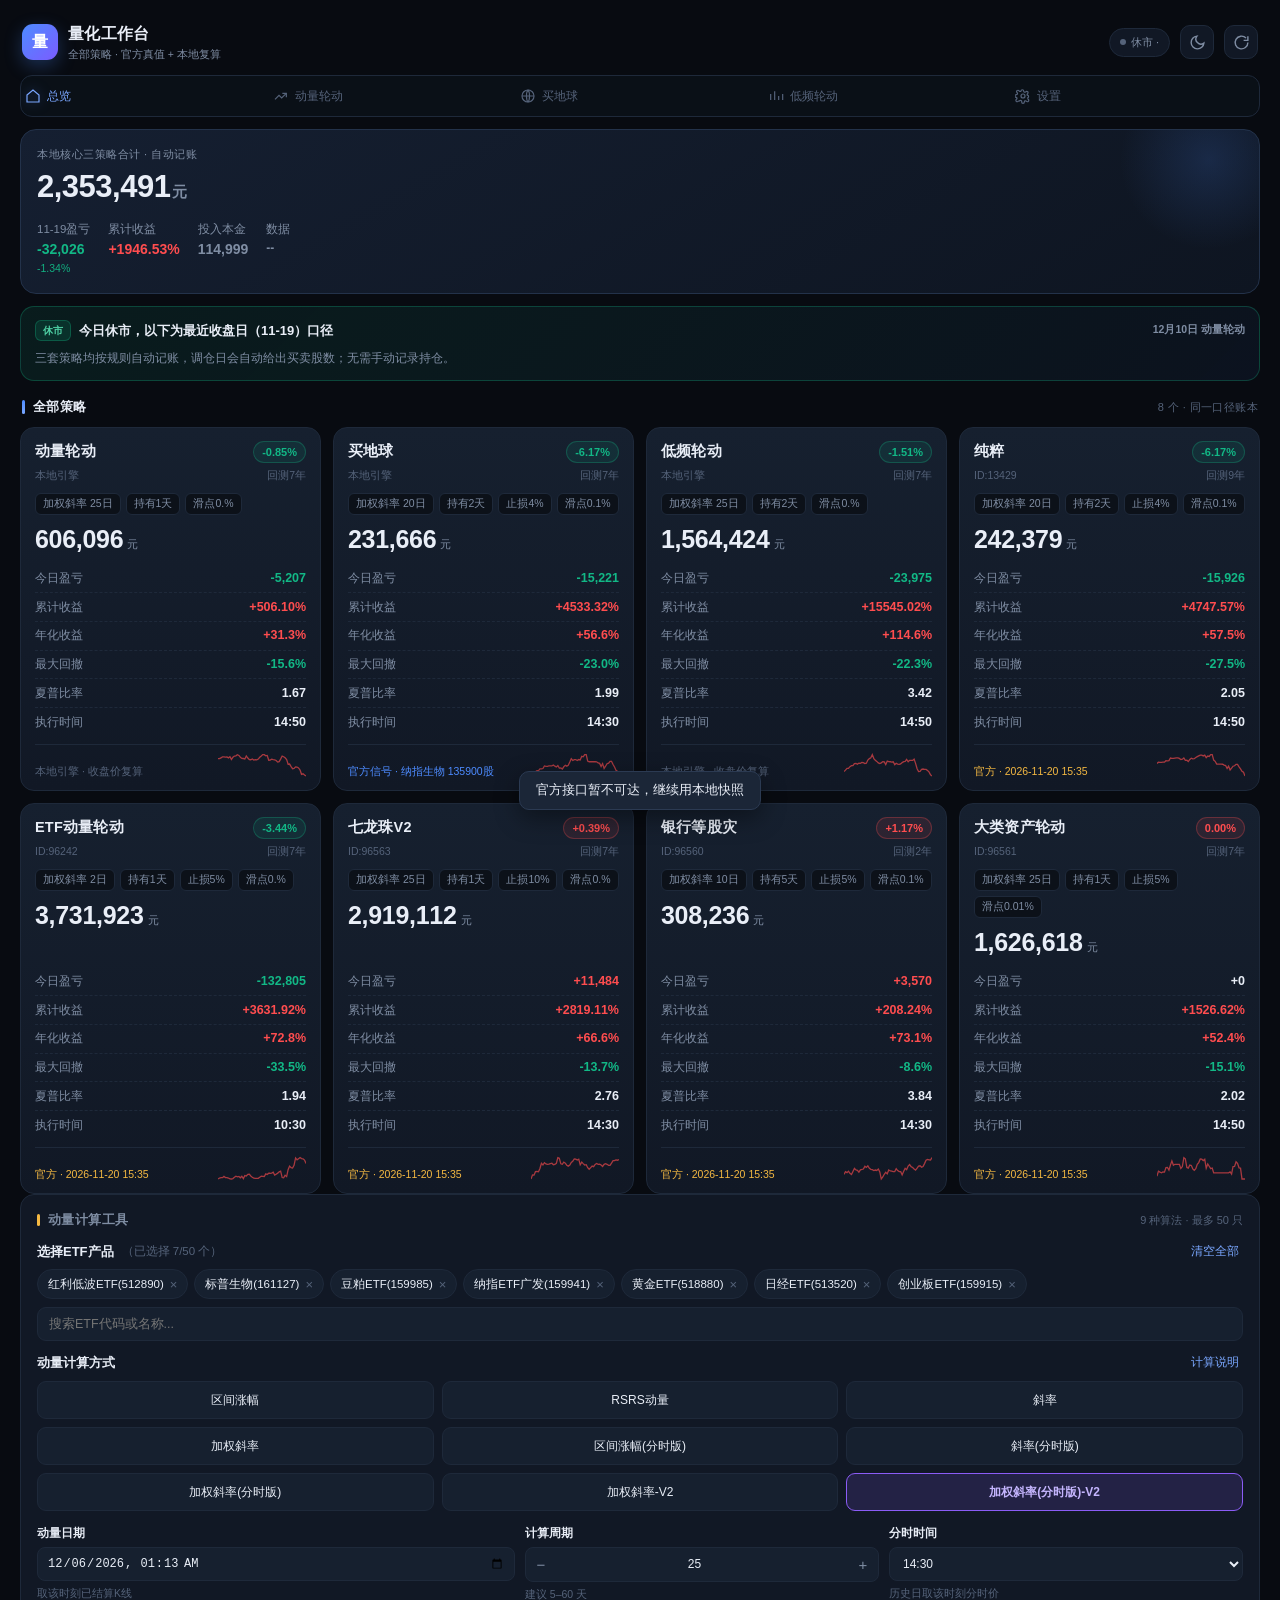
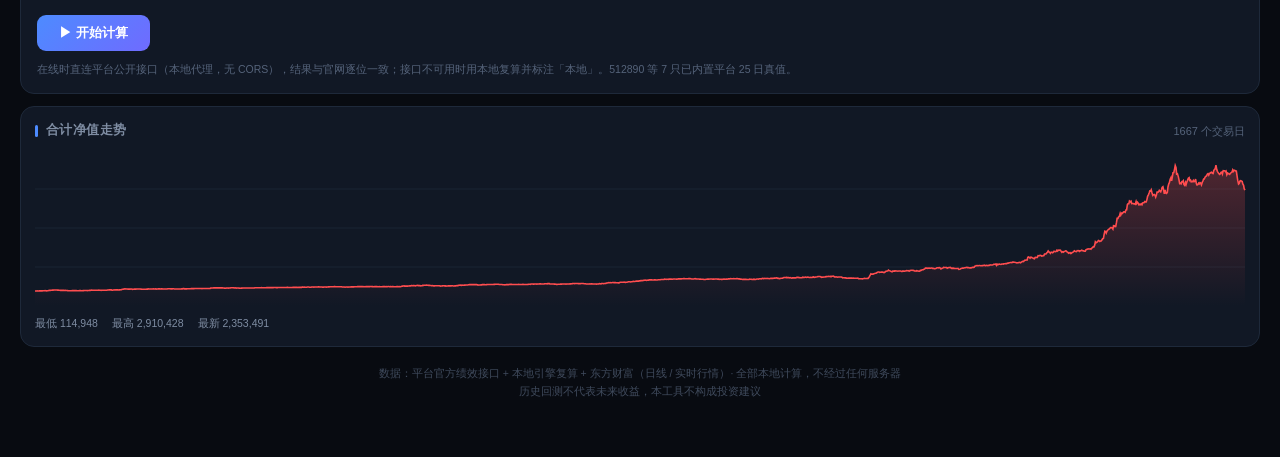
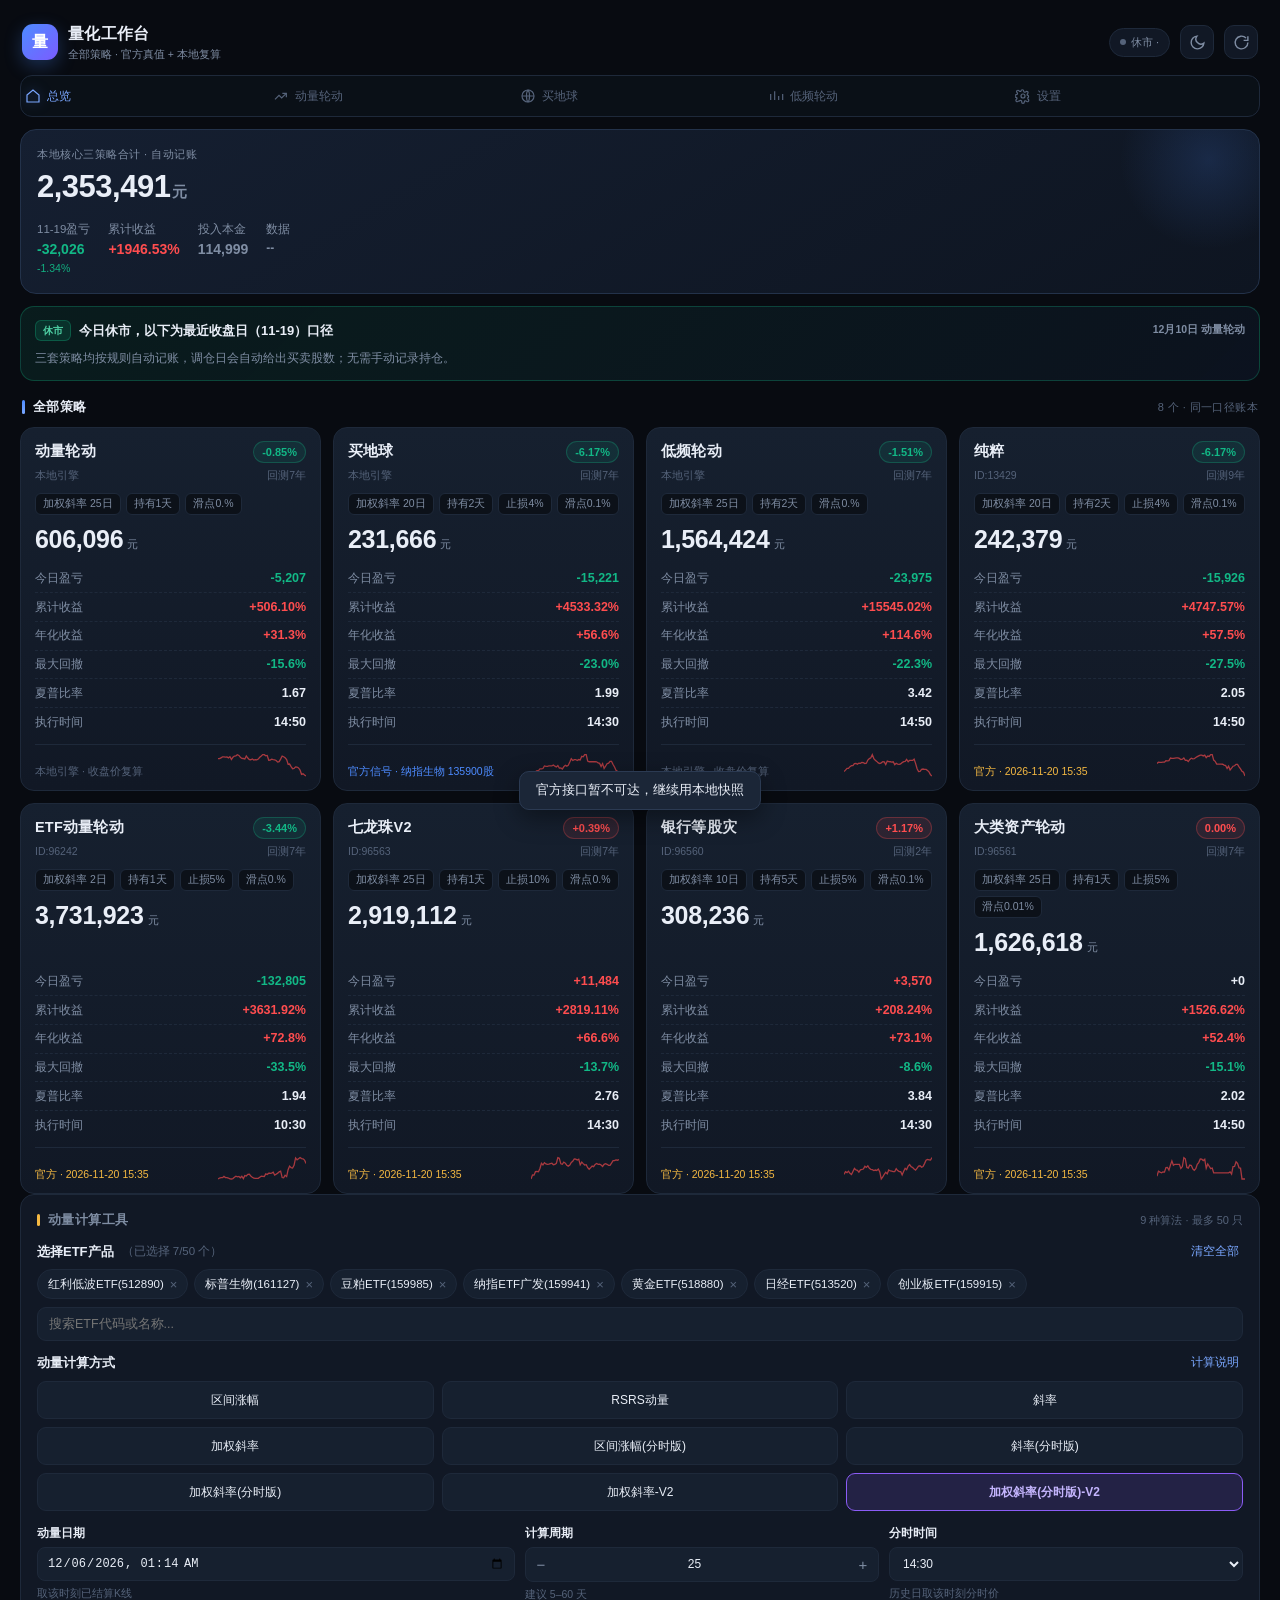
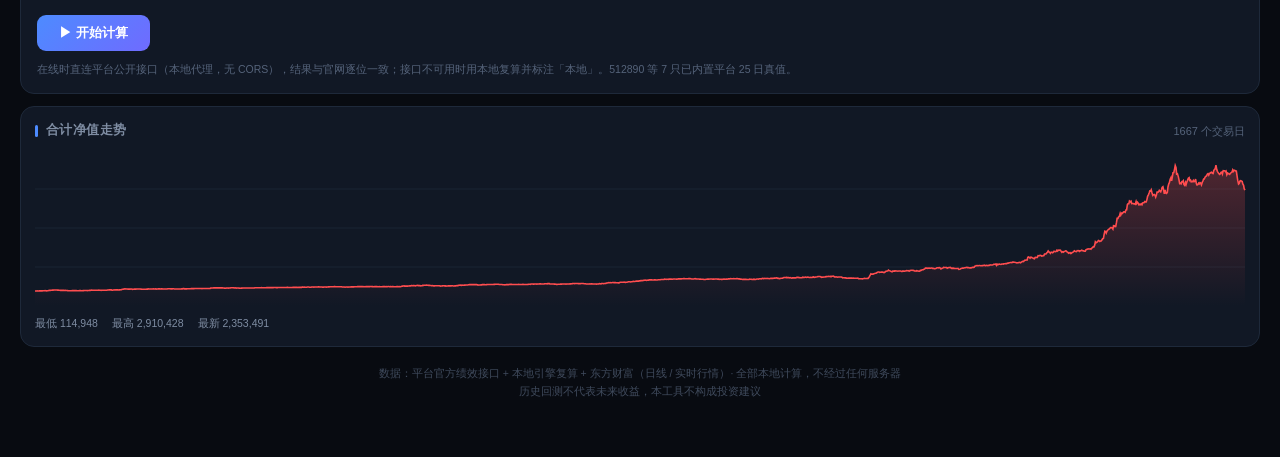
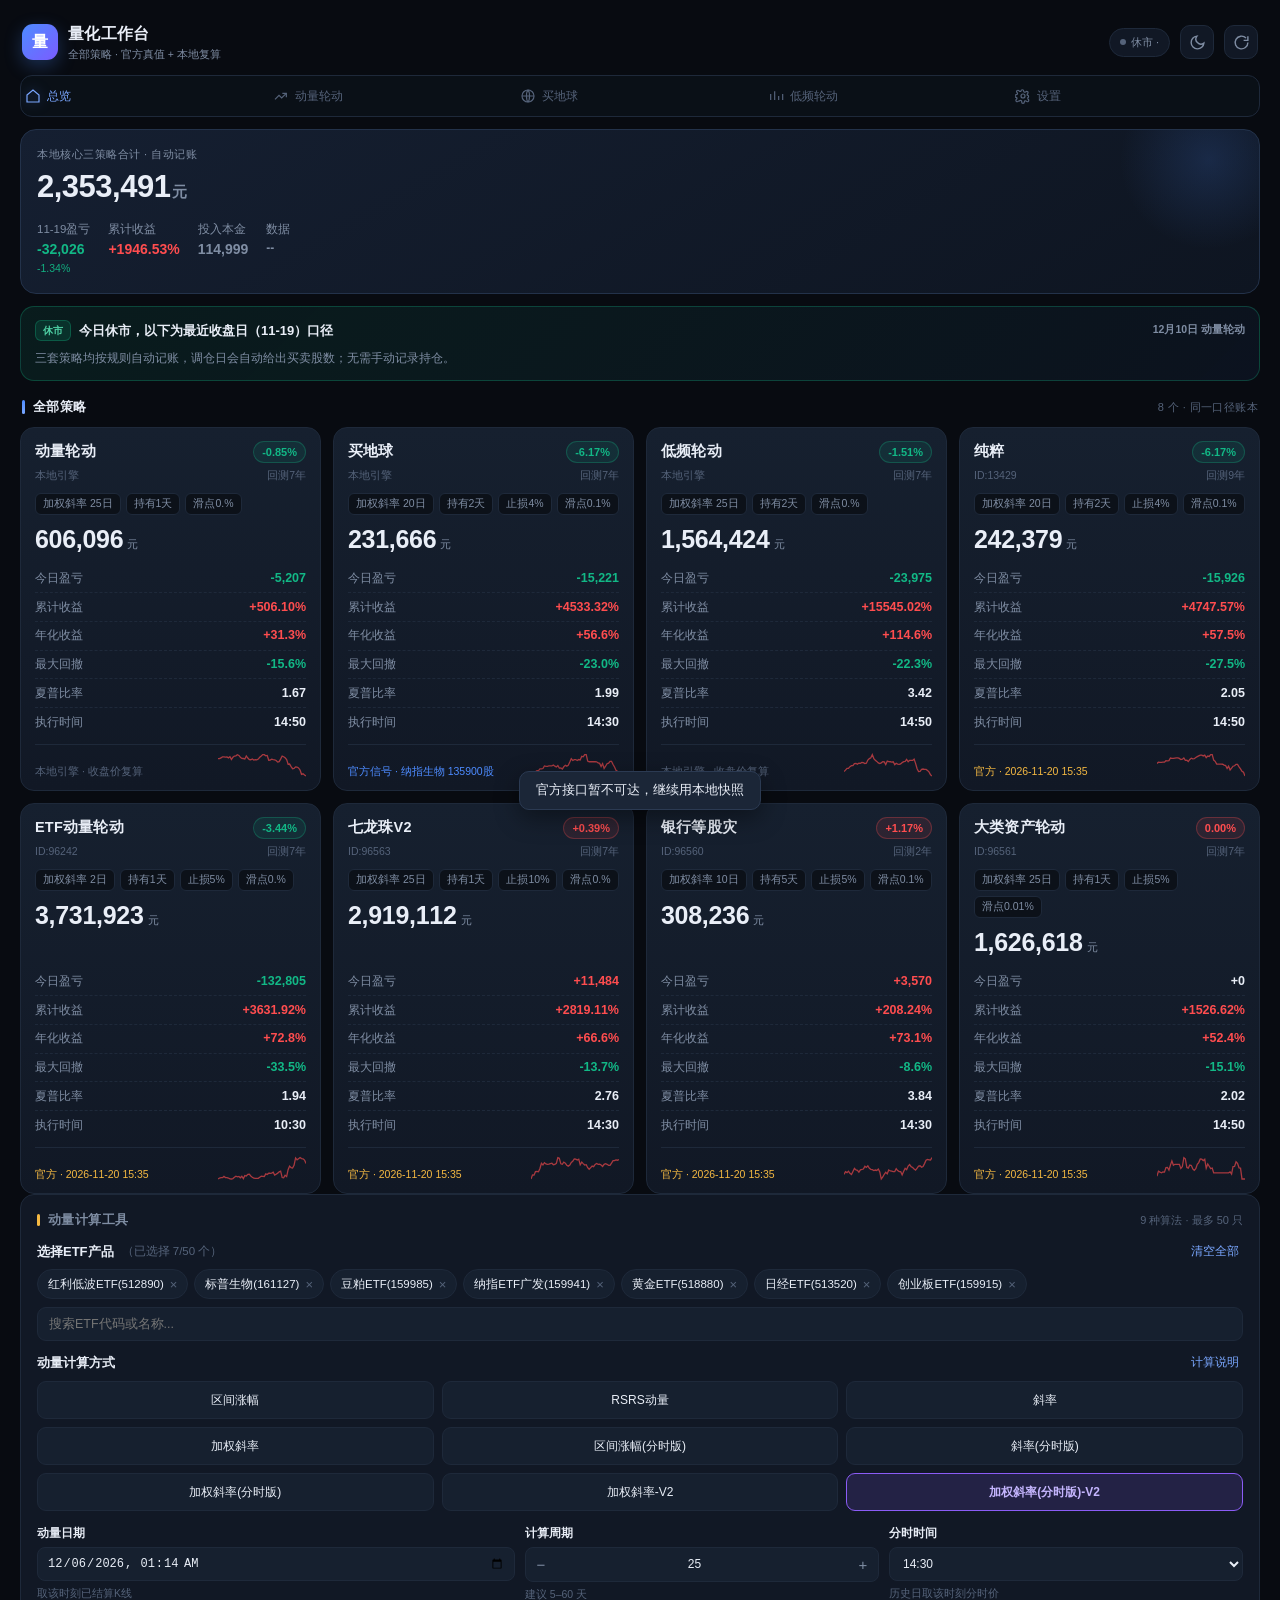
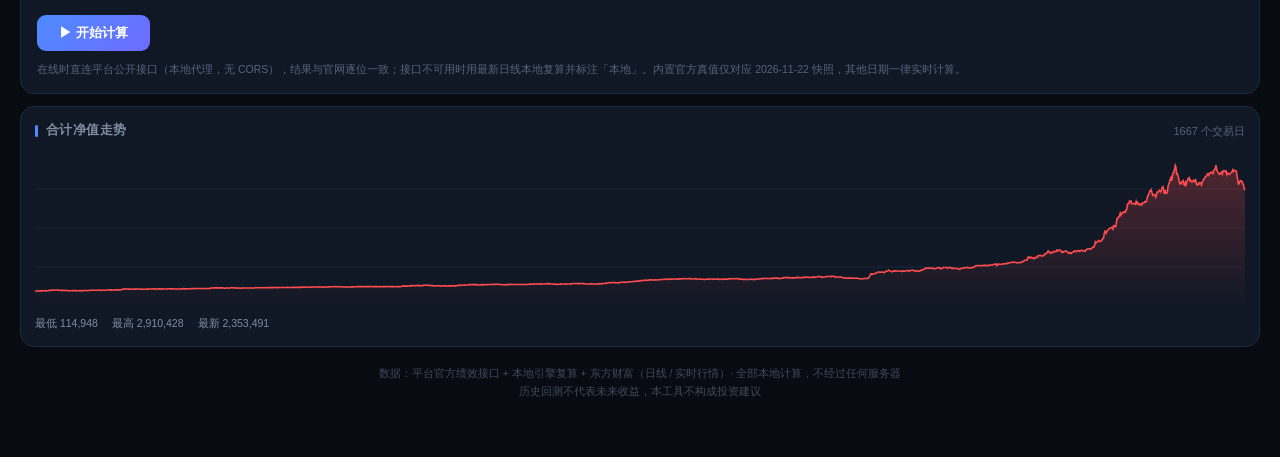
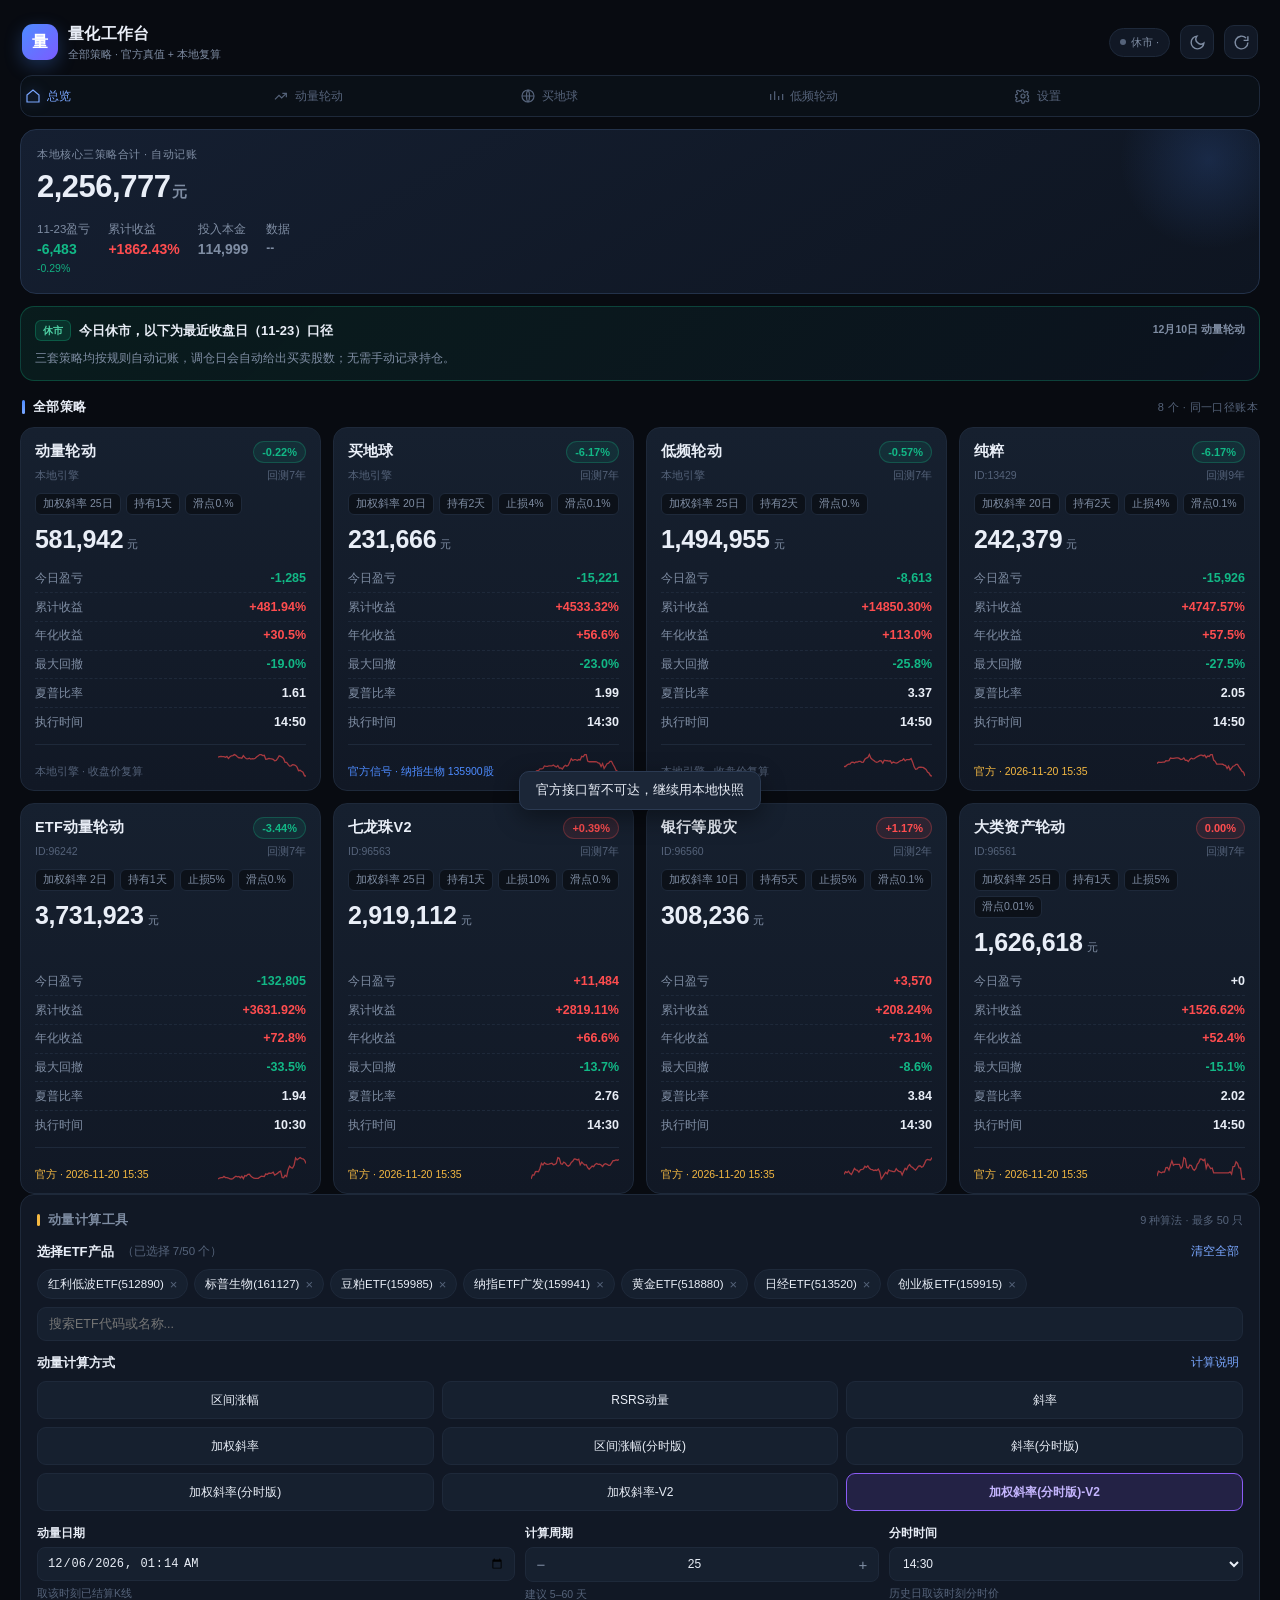
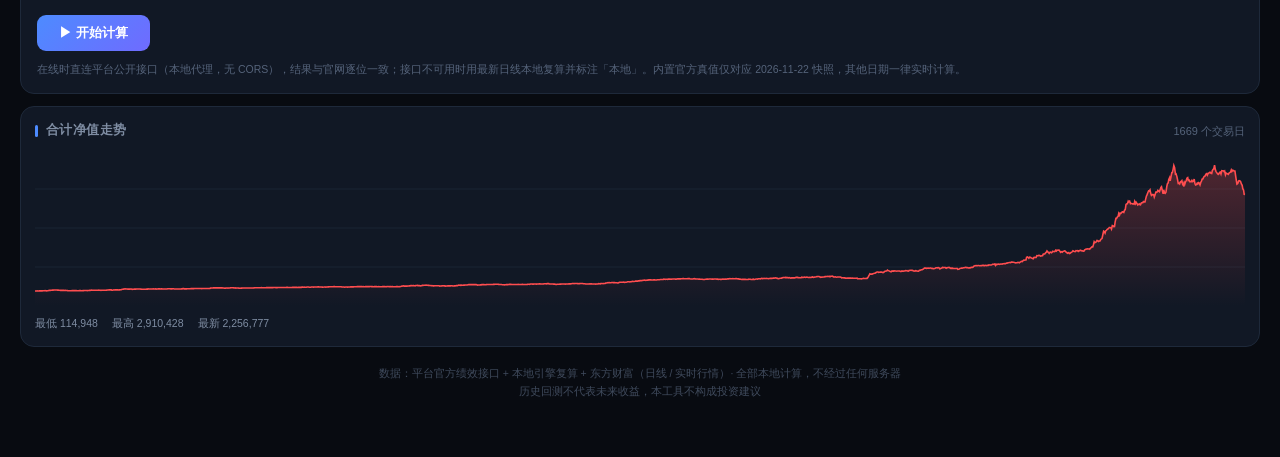
